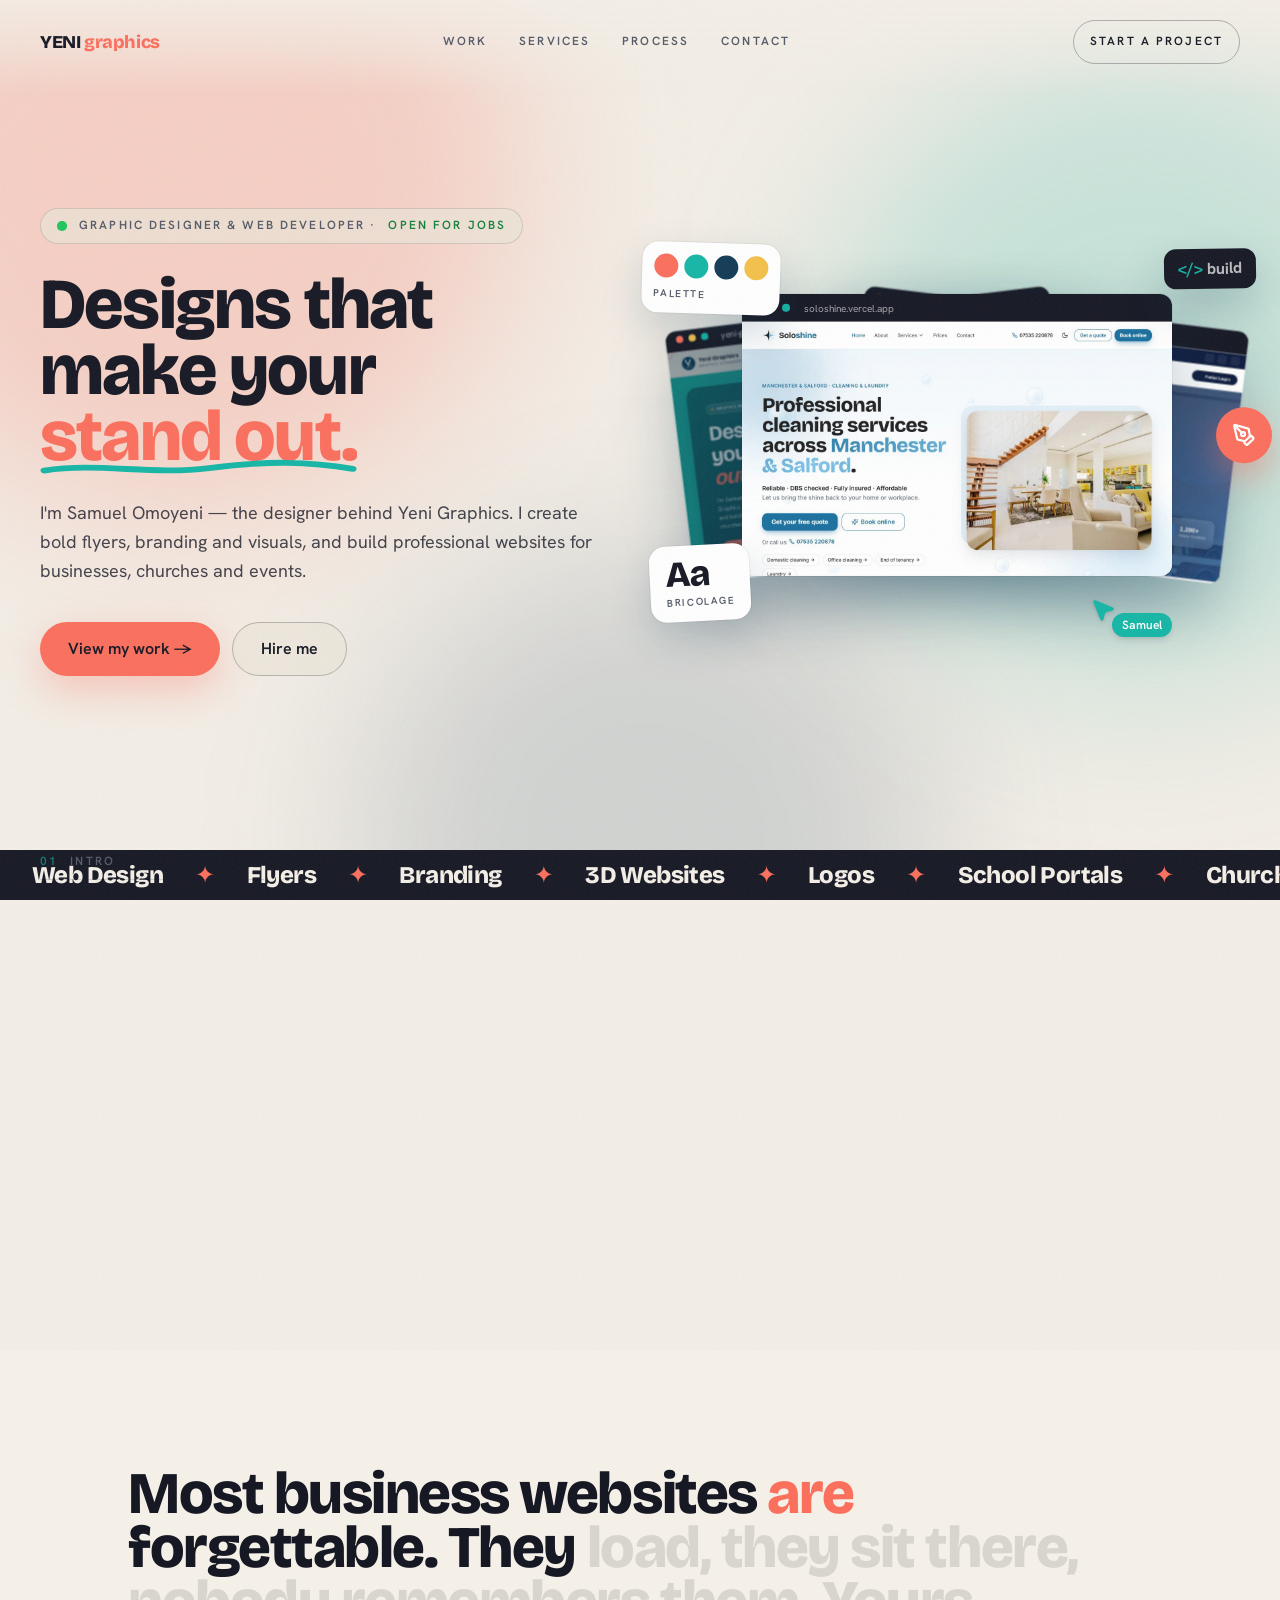
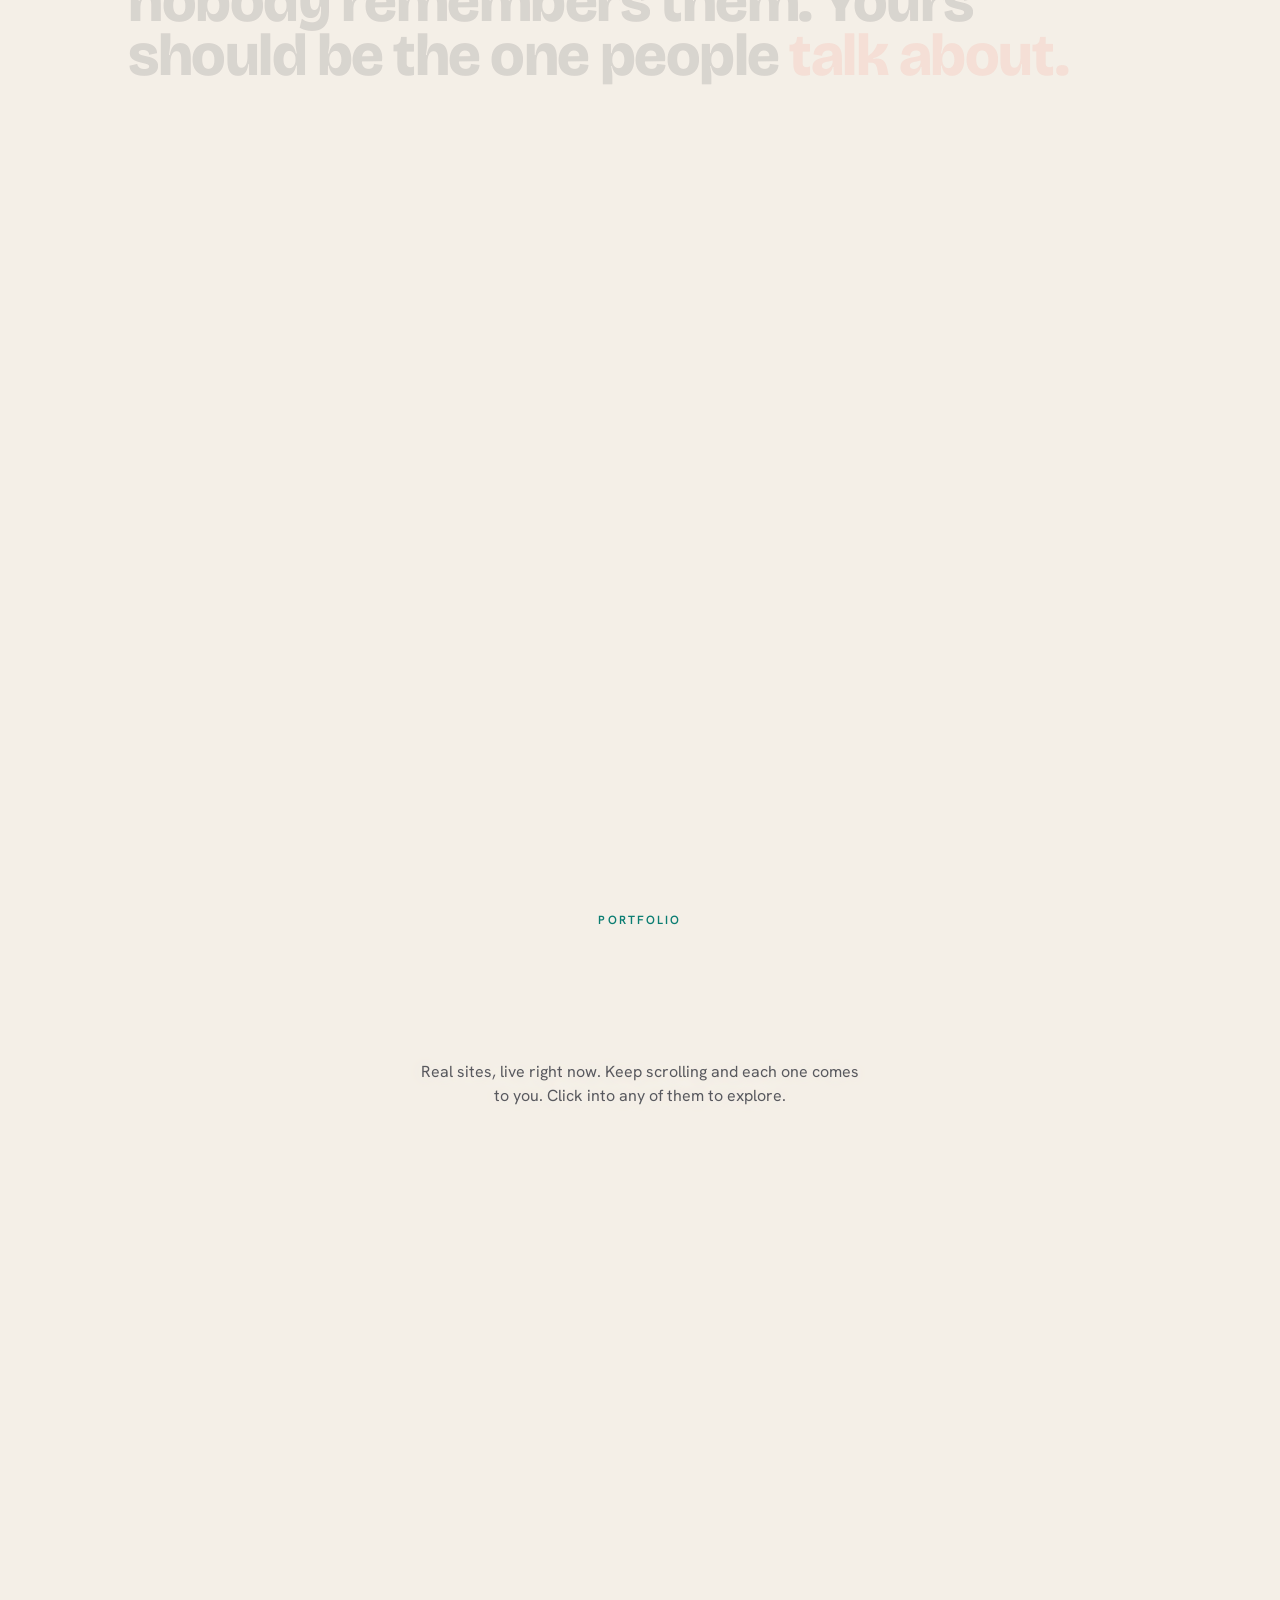
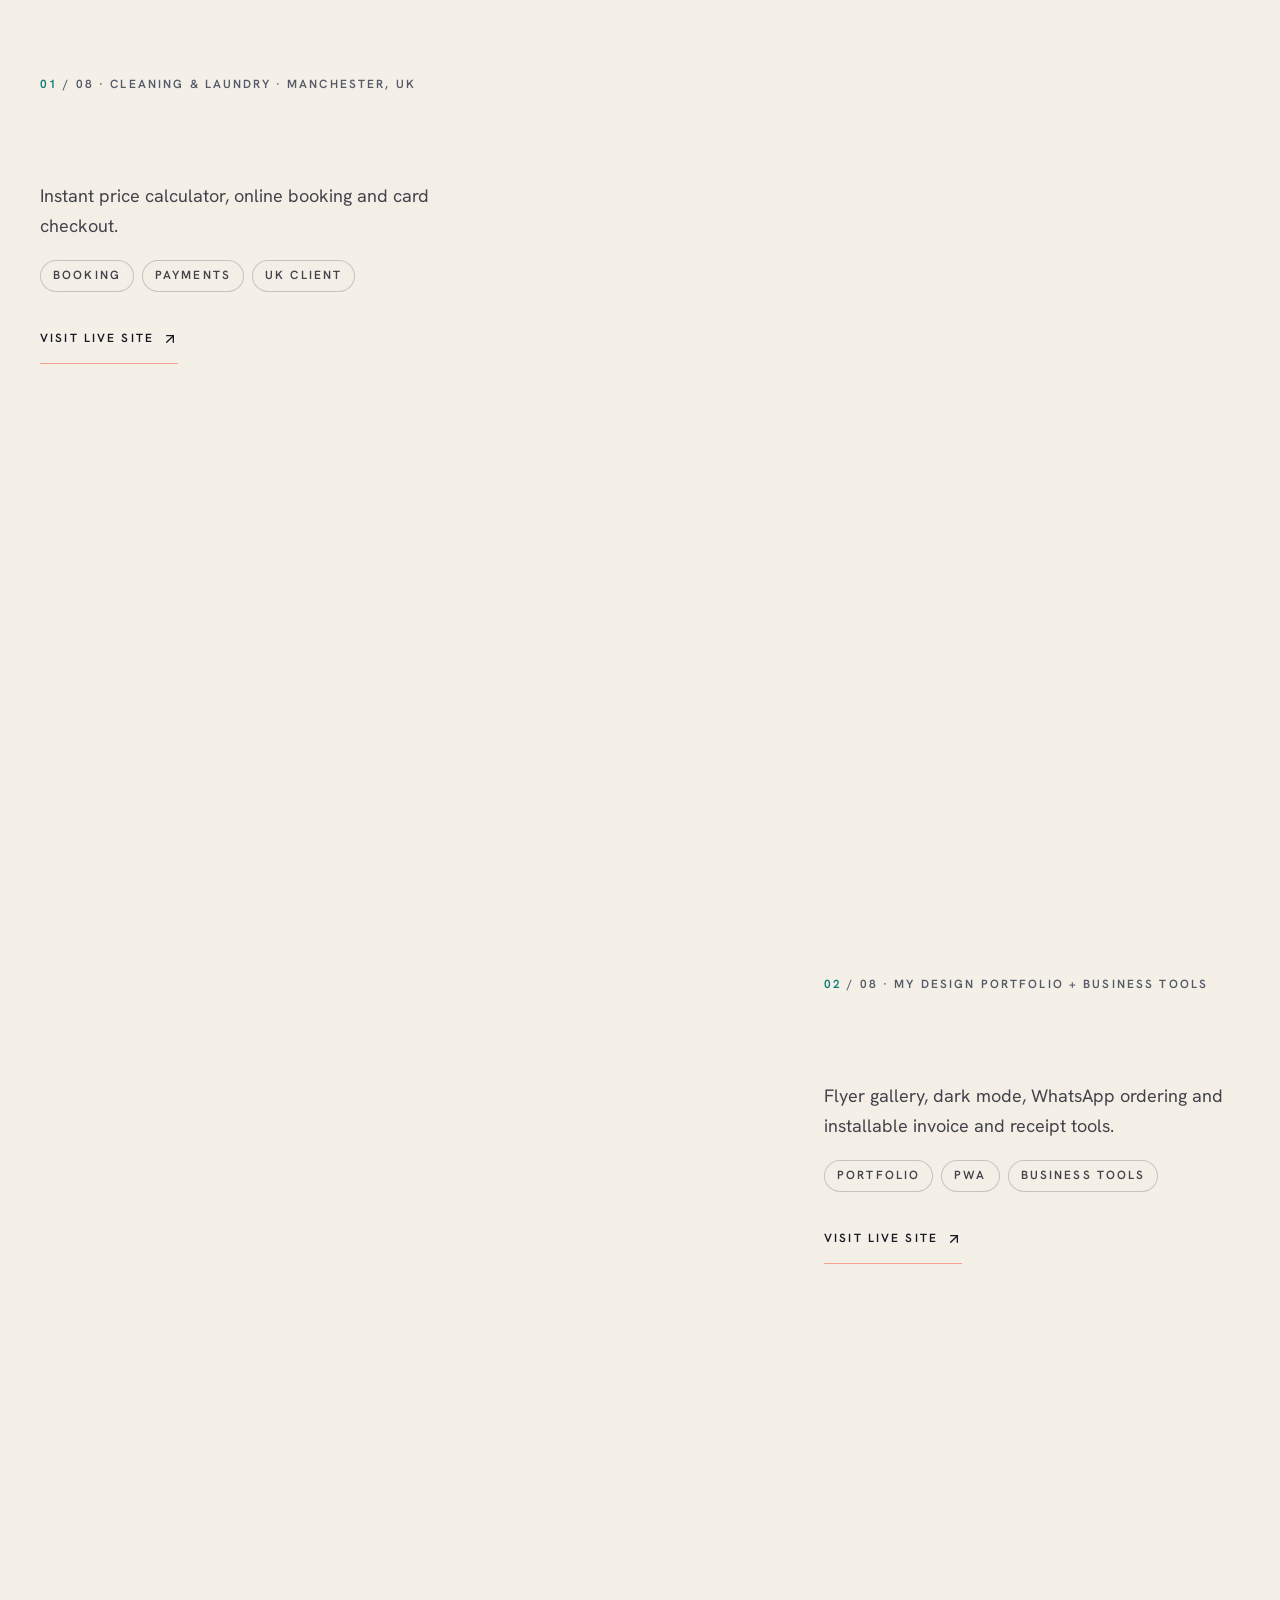
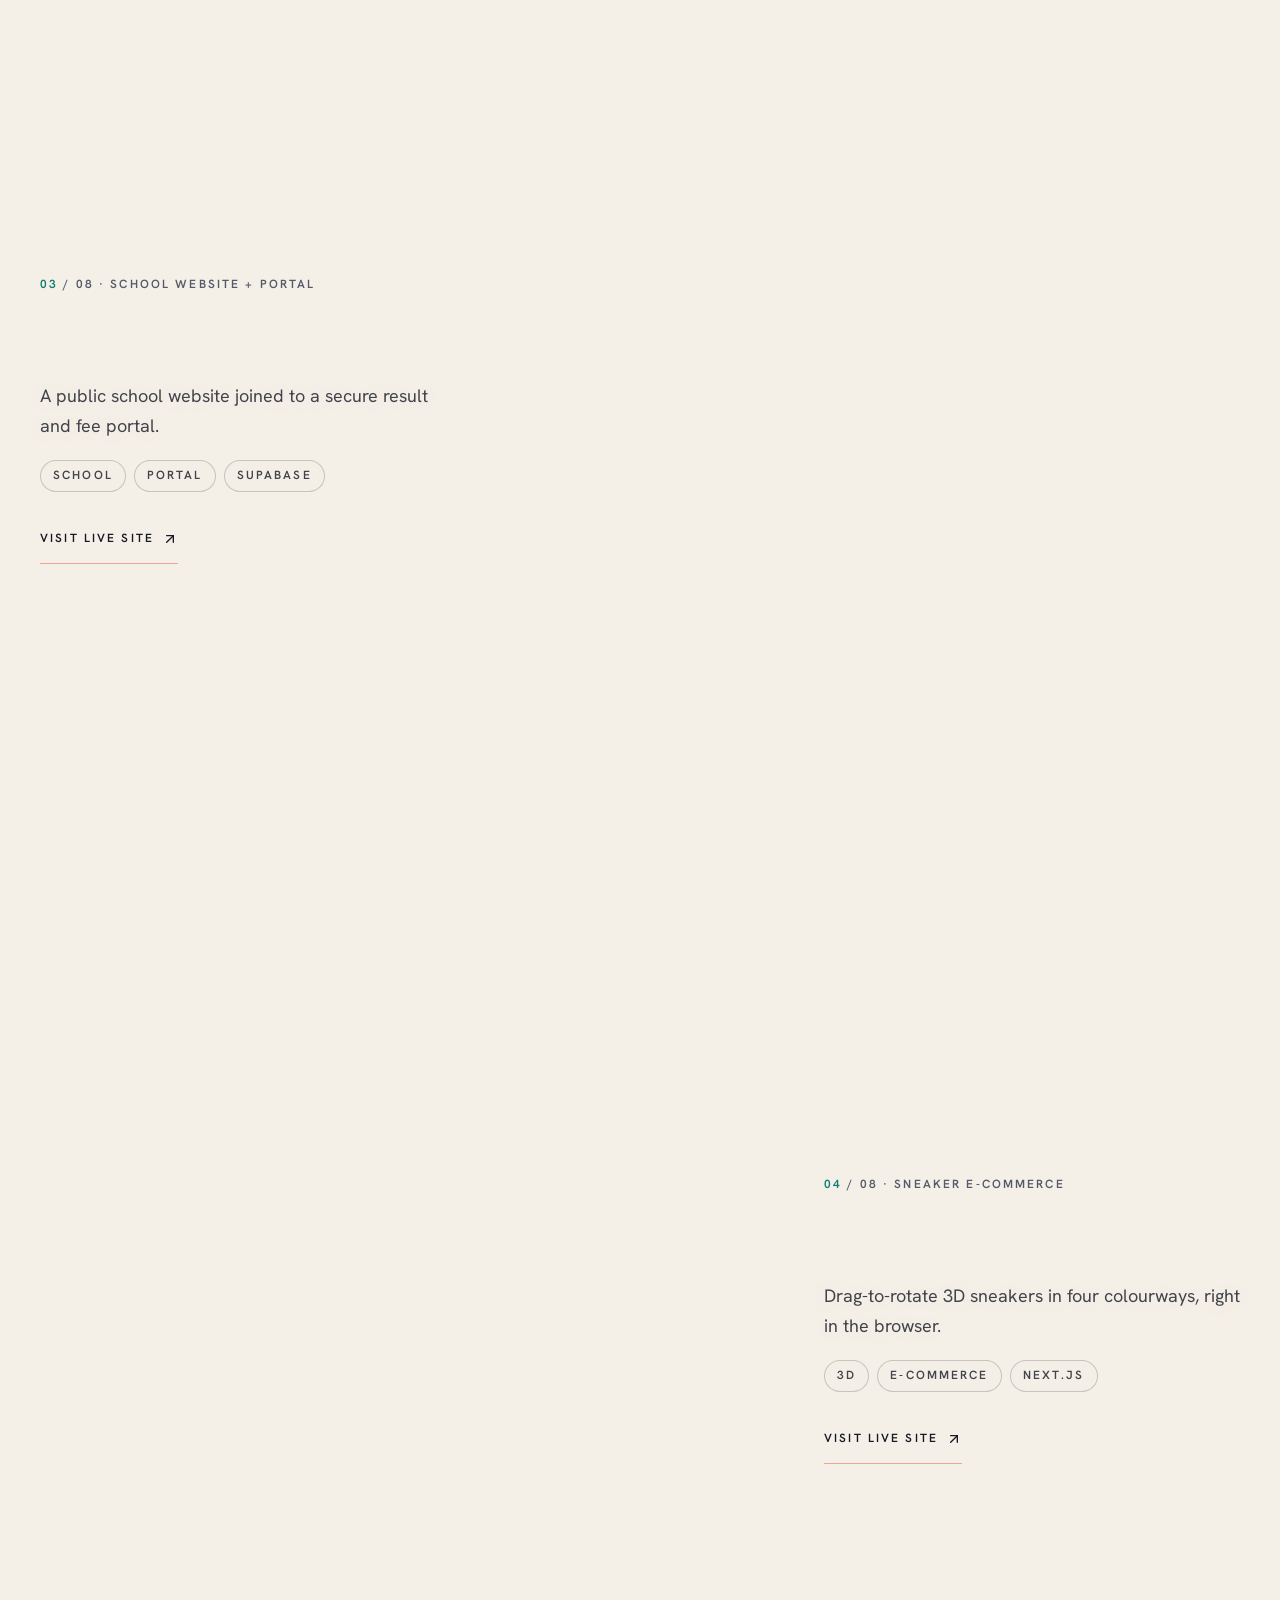
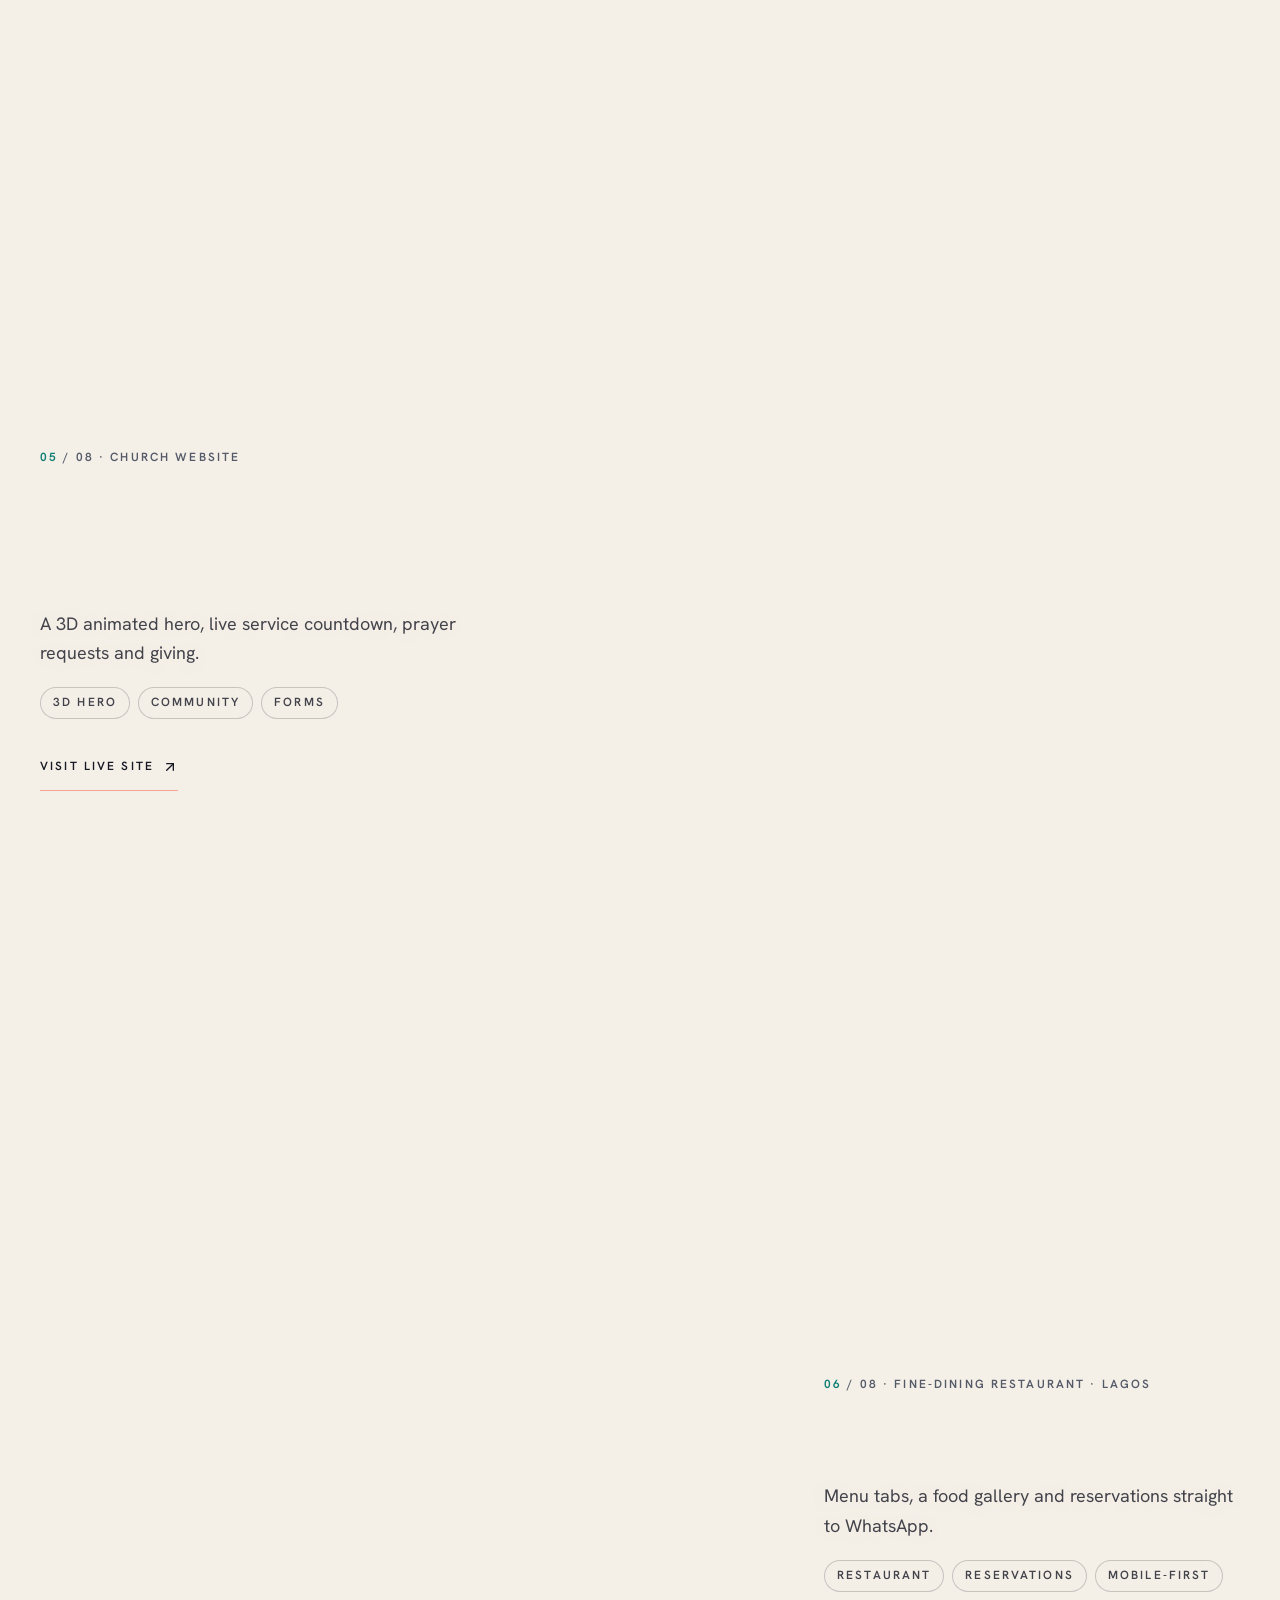
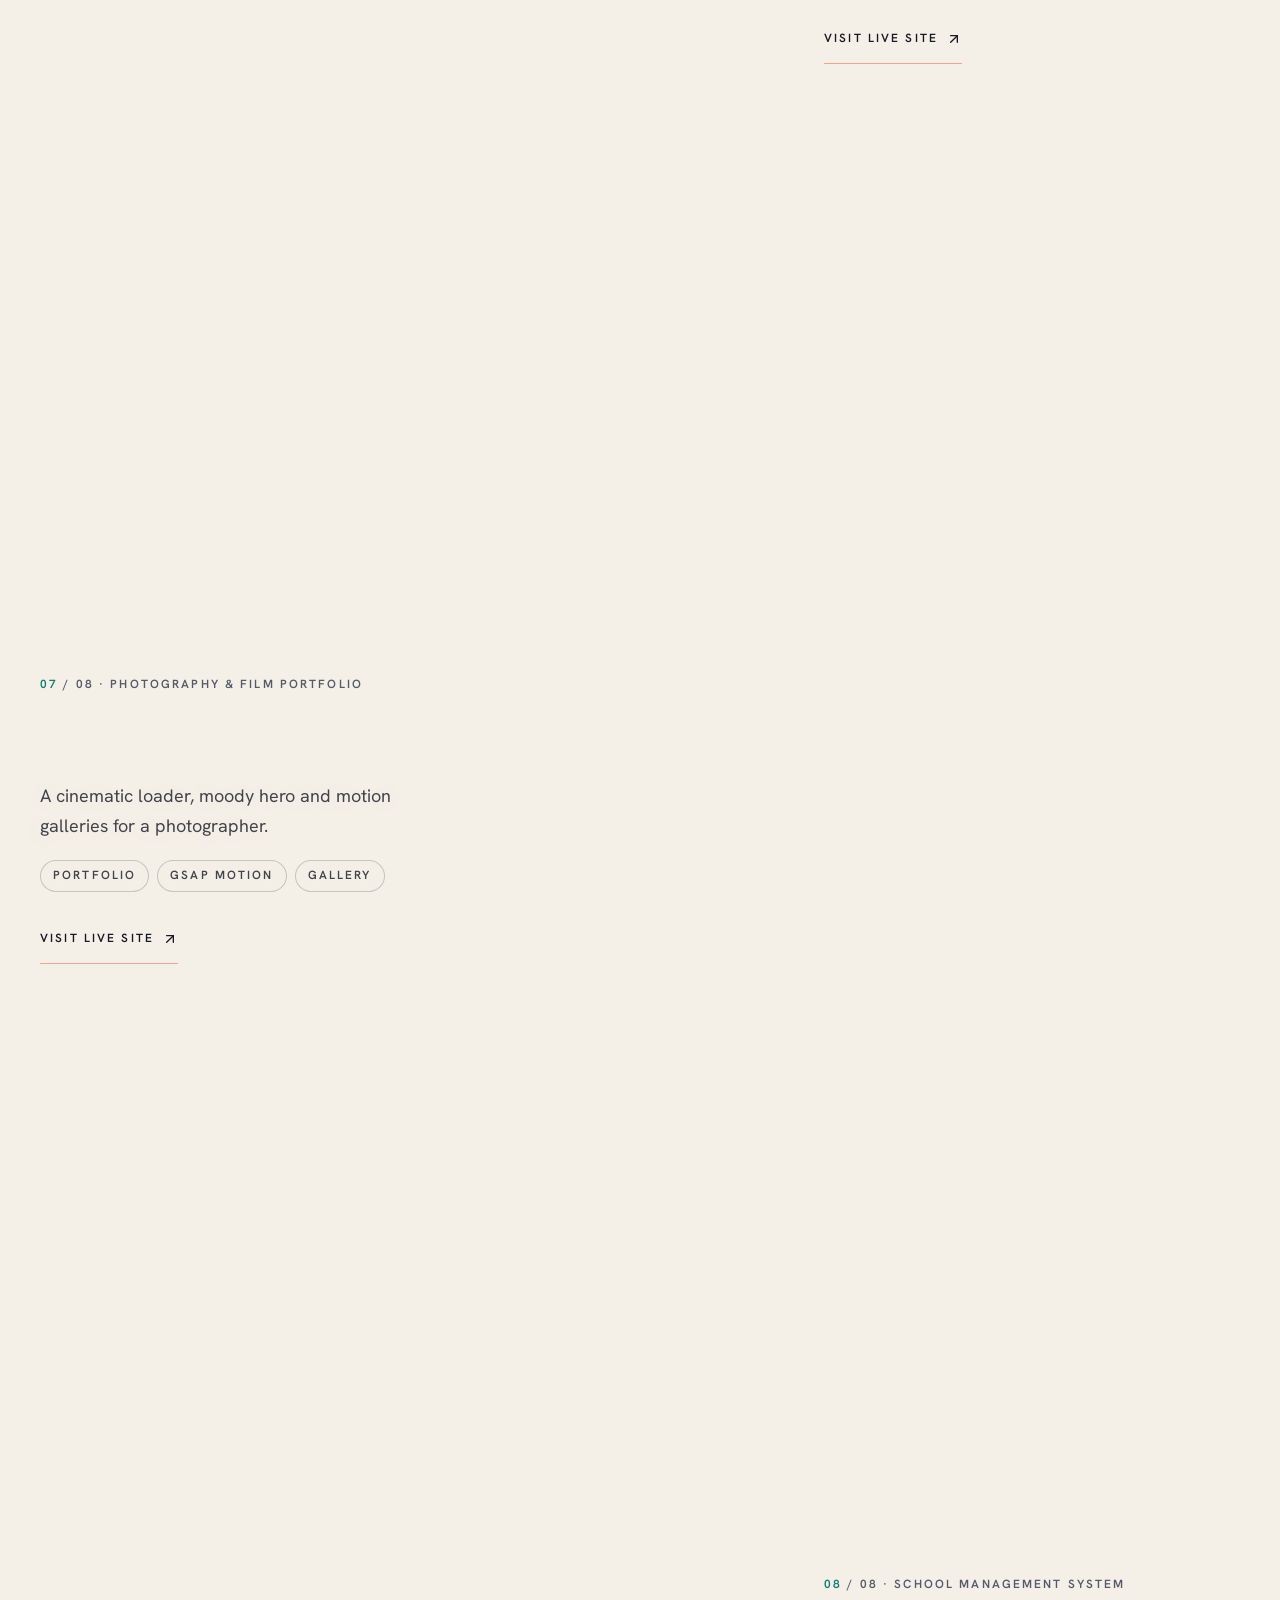
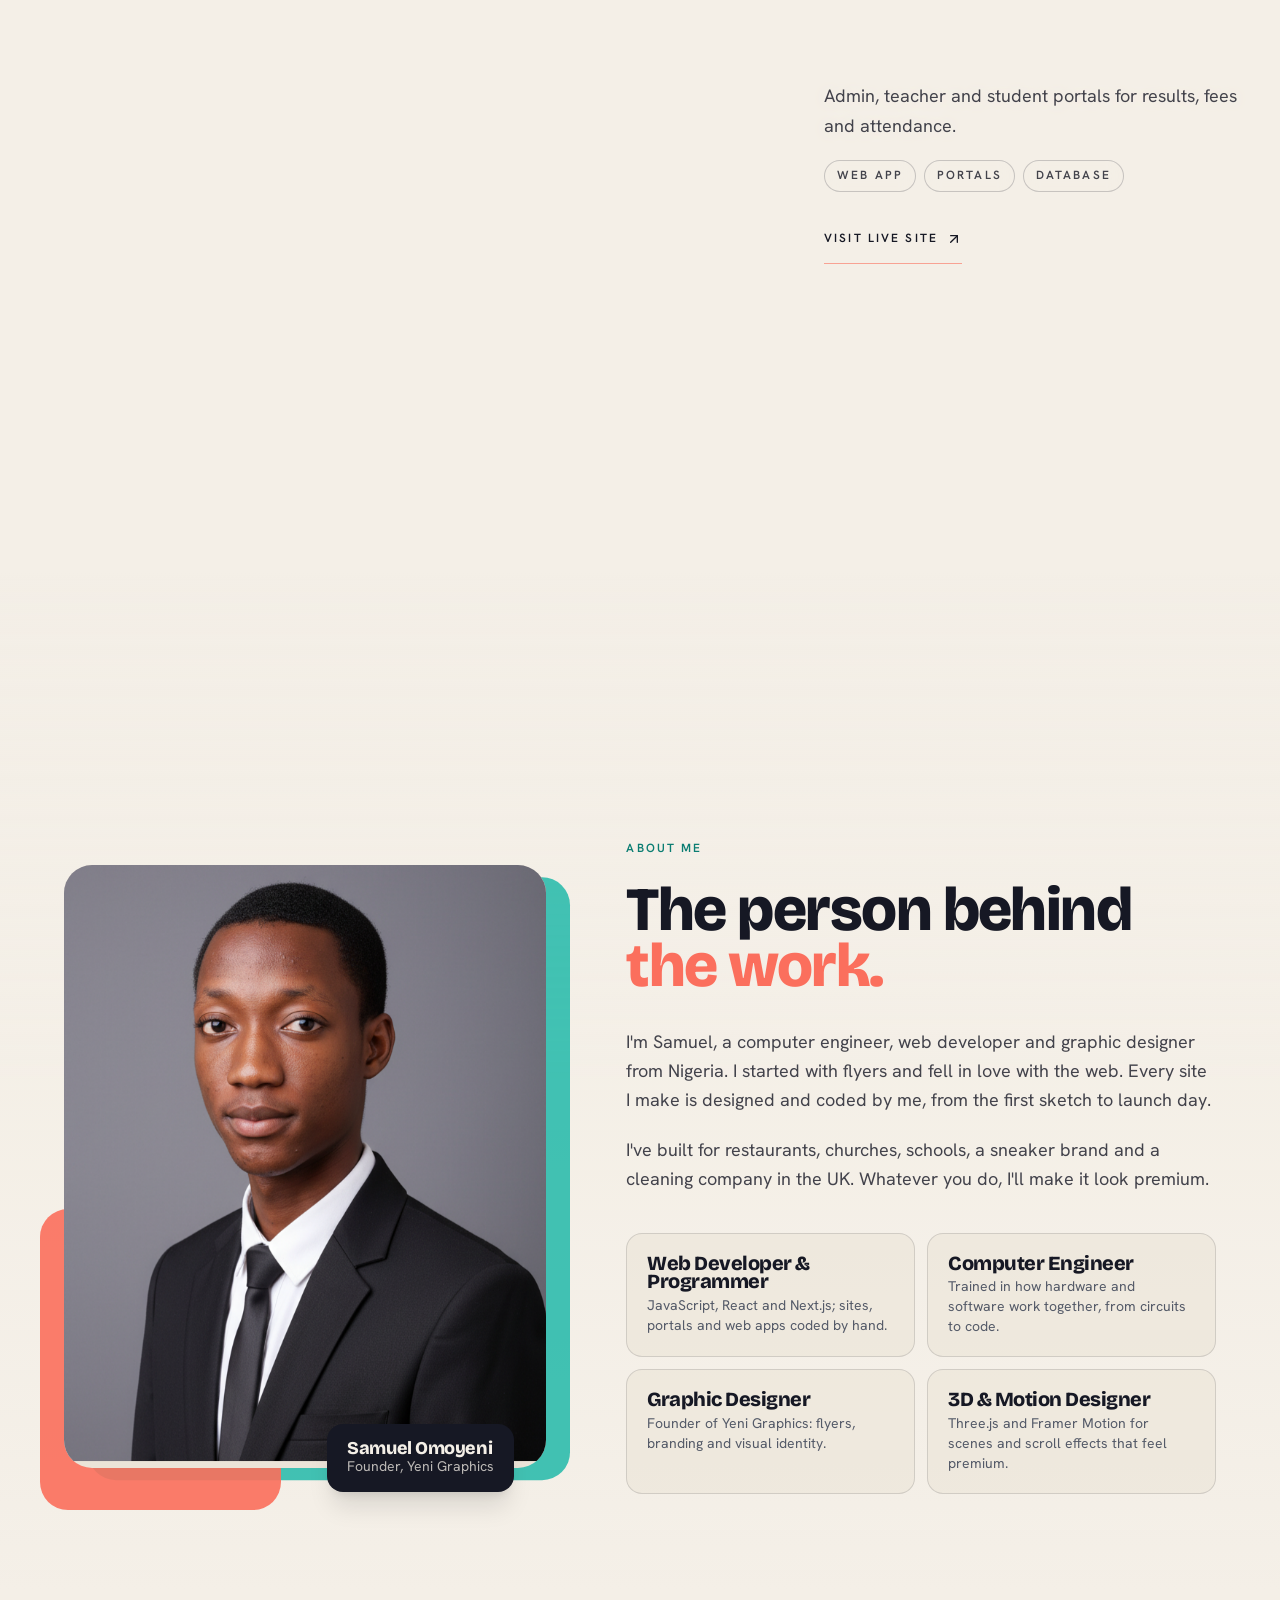
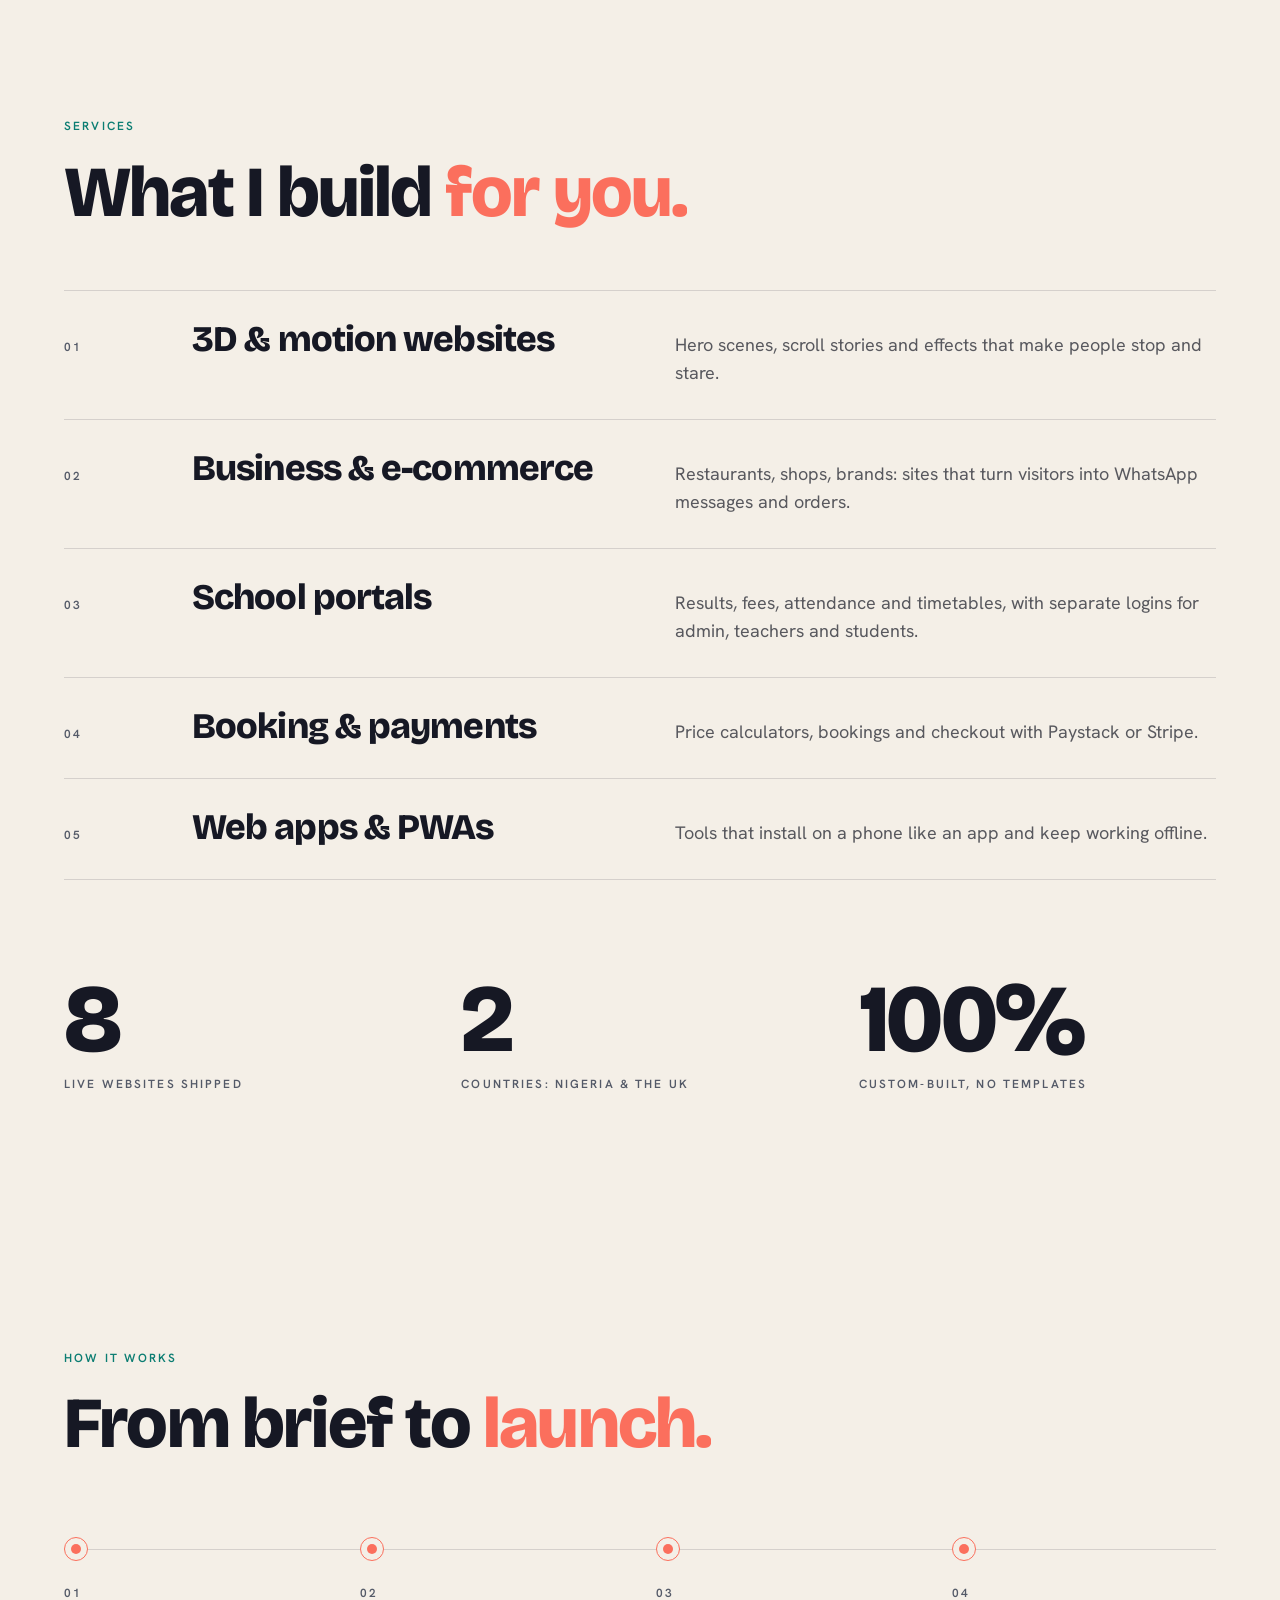
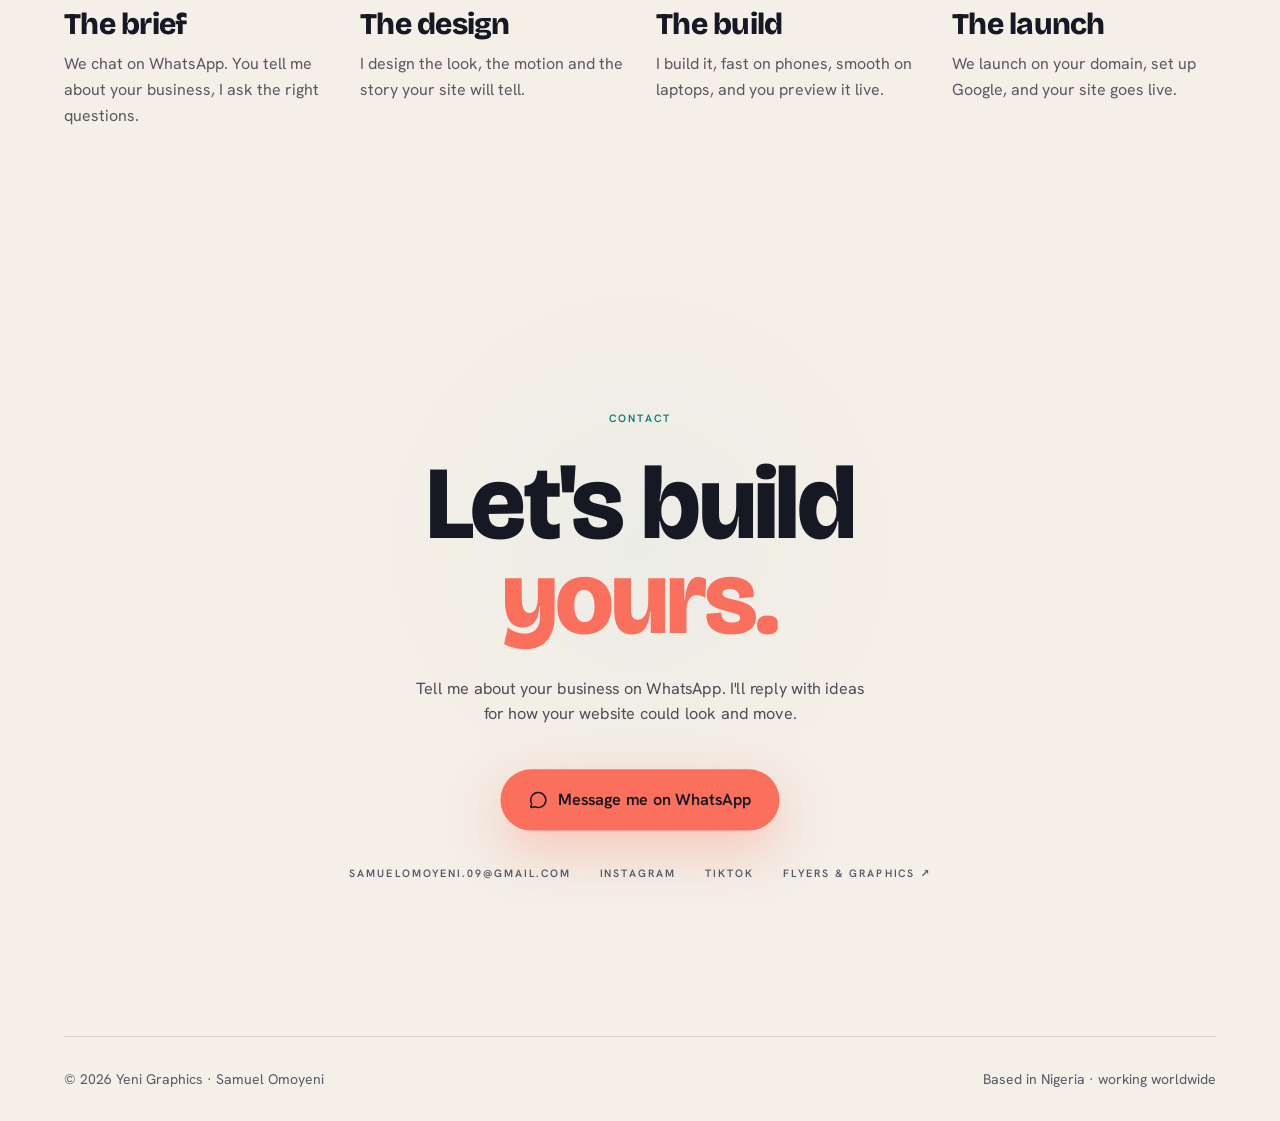
==== web/index.html @ 1aa13531 "3D portfolio: Computer Engineer wording in About Co-Authored-By: Claude Opus 5.5 <noreply@anthropic." ====
<!DOCTYPE html><html lang="en"><head><meta charSet="utf-8"/><meta name="viewport" content="width=device-width, initial-scale=1"/><link rel="preload" as="image" href="/web/work/full/soloshine.jpg" fetchPriority="high"/><link rel="stylesheet" href="/web/_next/static/css/a4bc24ac93c80f24.css" data-precedence="next"/><link rel="preload" as="script" fetchPriority="low" href="/web/_next/static/chunks/webpack-94f5ab1d1b33e5e5.js"/><script src="/web/_next/static/chunks/fd9d1056-8ef33f5ef9456d1f.js" async=""></script><script src="/web/_next/static/chunks/117-b69529a71a007c58.js" async=""></script><script src="/web/_next/static/chunks/main-app-bb5998430c46e023.js" async=""></script><script src="/web/_next/static/chunks/281-bf22fe8633a5f802.js" async=""></script><script src="/web/_next/static/chunks/app/page-0867340d43eabfa0.js" async=""></script><link rel="preconnect" href="https://fonts.googleapis.com"/><link rel="preconnect" href="https://fonts.gstatic.com" crossorigin=""/><title>Yeni Graphics — 3D &amp; motion websites by Samuel Omoyeni</title><meta name="description" content="Samuel Omoyeni designs and builds premium 3D and motion websites for businesses, schools, churches and brands. Based in Nigeria, working worldwide."/><link rel="stylesheet" href="https://fonts.googleapis.com/css2?family=Bricolage+Grotesque:opsz,wght@12..96,300..800&amp;family=Hanken+Grotesk:wght@300..700&amp;display=swap"/><script src="/web/_next/static/chunks/polyfills-42372ed130431b0a.js" noModule=""></script></head><body class="antialiased"><!--$!--><template data-dgst="BAILOUT_TO_CLIENT_SIDE_RENDERING"></template><!--/$--><header class="fixed inset-x-0 top-0 z-50 flex items-center justify-between border-b border-line bg-ink/90 px-5 pb-4 pt-5 backdrop-blur-md md:border-0 md:bg-transparent md:bg-gradient-to-b md:from-ink/90 md:via-ink/50 md:to-transparent md:pb-8 md:backdrop-blur-none md:px-10" style="opacity:0;transform:translateY(-20px)"><a href="#top" class="display text-lg tracking-tight text-paper" aria-label="Yeni Graphics, back to top">YENI<span class="serif-accent ml-1 text-amber">graphics</span></a><nav class="hidden items-center gap-8 md:flex" aria-label="Main"><a href="#work" class="label text-paper-dim transition-colors duration-200 hover:text-paper">Work</a><a href="#services" class="label text-paper-dim transition-colors duration-200 hover:text-paper">Services</a><a href="#process" class="label text-paper-dim transition-colors duration-200 hover:text-paper">Process</a><a href="#contact" class="label text-paper-dim transition-colors duration-200 hover:text-paper">Contact</a></nav><a class="label rounded-full border border-paper/30 px-4 py-3 text-paper transition-colors duration-200 hover:border-amber hover:bg-amber hover:text-paper" href="https://wa.me/2348054965524?text=Hi%20Samuel!%20I&#x27;d%20like%20a%20website%20for%20my%20business." target="_blank" rel="noopener noreferrer" style="transform:none">Start a project</a></header><div class="pointer-events-none fixed bottom-5 left-5 z-50 hidden w-56 md:left-10 md:block" style="opacity:0"><div class="label flex items-baseline gap-3 text-paper-dim"><span class="text-amber">01</span><span style="opacity:0;transform:translateY(8px)">Home</span></div><div class="mt-2 h-px w-full bg-line"><div class="h-px origin-left bg-amber" style="transform:scaleX(0)"></div></div></div><div class="grain" aria-hidden="true"></div><main class="relative z-10"><section id="top" data-scene="01" data-title="Home" class="relative flex min-h-[100svh] items-center overflow-x-clip bg-ink px-5 pb-28 pt-28 md:px-10 md:pb-32"><div aria-hidden="true" class="pointer-events-none absolute inset-0 overflow-hidden"><div class="hero-blob left-[-12%] top-[-18%] h-[60vw] w-[60vw] bg-amber/25"></div><div class="hero-blob hero-blob--b right-[-14%] top-[6%] h-[50vw] w-[50vw] bg-teal/20"></div><div class="hero-blob hero-blob--c bottom-[-25%] left-[28%] h-[45vw] w-[45vw] bg-[#123b56]/15"></div></div><div class="relative mx-auto grid w-full max-w-7xl items-center gap-14 lg:grid-cols-[1.05fr_1fr] lg:gap-10"><div><div class="" style="opacity:0;transform:translateY(16px)"><p class="label inline-flex items-center gap-2.5 whitespace-nowrap rounded-full border border-line bg-ink-2/70 px-4 py-2 !tracking-[0.12em] text-paper-dim sm:gap-3 sm:!tracking-[0.18em]"><span class="relative flex h-2.5 w-2.5 shrink-0"><span class="absolute inline-flex h-full w-full animate-ping rounded-full bg-[#22c55e] opacity-60"></span><span class="relative inline-flex h-2.5 w-2.5 rounded-full bg-[#22c55e]"></span></span><span class="hidden sm:inline">Graphic Designer &amp; Web Developer ·</span><span class="sm:hidden">Web Designer ·</span><span class="whitespace-nowrap text-[#15803d]">Open for jobs</span></p></div><h1 class="display mt-7 text-[12vw] text-paper sm:text-[9vw] lg:text-[5.6vw]"><span class="" aria-label="Designs that make your"><span aria-hidden="true" class="inline-block overflow-hidden pb-[0.12em] -mb-[0.12em] align-bottom"><span class="inline-block" style="transform:translateY(110%)">Designs<!-- --> </span></span><span aria-hidden="true" class="inline-block overflow-hidden pb-[0.12em] -mb-[0.12em] align-bottom"><span class="inline-block" style="transform:translateY(110%)">that<!-- --> </span></span><span aria-hidden="true" class="inline-block overflow-hidden pb-[0.12em] -mb-[0.12em] align-bottom"><span class="inline-block" style="transform:translateY(110%)">make<!-- --> </span></span><span aria-hidden="true" class="inline-block overflow-hidden pb-[0.12em] -mb-[0.12em] align-bottom"><span class="inline-block" style="transform:translateY(110%)">your</span></span></span> <span class="inline-block overflow-hidden pb-[0.12em] -mb-[0.12em] align-bottom text-[color:var(--teal-deep)]" style="opacity:0;transform:translateY(60%)"><span class="inline-block" style="transform:none">brand</span></span> <span class="serif-accent relative inline-block text-amber"><span class="" aria-label="stand out."><span aria-hidden="true" class="inline-block overflow-hidden pb-[0.12em] -mb-[0.12em] align-bottom"><span class="inline-block" style="transform:translateY(110%)">stand<!-- --> </span></span><span aria-hidden="true" class="inline-block overflow-hidden pb-[0.12em] -mb-[0.12em] align-bottom"><span class="inline-block" style="transform:translateY(110%)">out.</span></span></span><svg aria-hidden="true" viewBox="0 0 300 24" preserveAspectRatio="none" class="pointer-events-none absolute -bottom-[0.12em] left-0 h-[0.28em] w-full overflow-visible"><path d="M4 15 C 55 5, 105 21, 160 12 S 255 4, 296 13" fill="none" stroke="var(--teal)" stroke-width="7" stroke-linecap="round" pathLength="1" stroke-dashoffset="0px" stroke-dasharray="0px 1px"></path></svg></span></h1><div class="" style="opacity:0;transform:translateY(40px)"><p class="mt-7 max-w-xl text-lg leading-relaxed text-paper/80">I&#x27;m Samuel Omoyeni — the designer behind Yeni Graphics. I create bold flyers, branding and visuals, and build professional websites for businesses, churches and events.</p></div><div class="mt-9 flex flex-wrap gap-3" style="opacity:0;transform:translateY(40px)"><a class="inline-flex min-h-12 items-center rounded-full bg-amber px-7 py-3.5 font-semibold text-paper shadow-[0_14px_40px_rgba(251,111,93,0.35)]" href="#work" style="transform:none">View my work →</a><a href="#contact" class="inline-flex min-h-12 items-center rounded-full border border-paper/25 bg-ink-2/60 px-7 py-3.5 font-semibold text-paper transition-colors hover:border-teal hover:text-teal">Hire me</a></div></div><div class="relative mx-auto aspect-[16/11] w-full max-w-xl [perspective:1400px]" style="opacity:1"><div class="absolute inset-0 [transform-style:preserve-3d]" style="transform:none"><a href="https://yeni-graphics.vercel.app" target="_blank" rel="noopener noreferrer" aria-label="Visit Yeni Graphics" class="absolute left-[12%] top-[12%] block w-[76%] overflow-hidden rounded-xl bg-white shadow-[0_30px_70px_rgba(18,59,86,0.28)] ring-1 ring-black/5 scale-[0.9]" style="z-index:1;opacity:0;transform:translateX(-22%) translateY(60px) rotate(-7deg) rotateX(18deg)"><div><div class="flex h-7 items-center gap-1.5 bg-[#161824] px-3"><i class="h-2 w-2 rounded-full bg-amber"></i><i class="h-2 w-2 rounded-full bg-[#f4c14a]"></i><i class="h-2 w-2 rounded-full bg-teal"></i><span class="ml-2 truncate text-[10px] text-white/60">yeni-graphics.vercel.app</span></div><div class="relative aspect-[1280/756] bg-ink-2"><img alt="Yeni Graphics website" loading="lazy" decoding="async" data-nimg="fill" class="object-cover object-top" style="position:absolute;height:100%;width:100%;left:0;top:0;right:0;bottom:0;color:transparent" src="/web/work/yenigraphics.jpg"/></div></div></a><a href="https://soloshine.vercel.app" target="_blank" rel="noopener noreferrer" aria-label="Visit Soloshine" class="absolute left-[12%] top-[12%] block w-[76%] overflow-hidden rounded-xl bg-white shadow-[0_30px_70px_rgba(18,59,86,0.28)] ring-1 ring-black/5 " style="z-index:3;opacity:0;transform:translateY(60px) rotateX(18deg)"><div><div class="flex h-7 items-center gap-1.5 bg-[#161824] px-3"><i class="h-2 w-2 rounded-full bg-amber"></i><i class="h-2 w-2 rounded-full bg-[#f4c14a]"></i><i class="h-2 w-2 rounded-full bg-teal"></i><span class="ml-2 truncate text-[10px] text-white/60">soloshine.vercel.app</span></div><div class="relative aspect-[1280/756] bg-ink-2"><img alt="Soloshine website" fetchPriority="high" decoding="async" data-nimg="fill" class="object-cover object-top" style="position:absolute;height:100%;width:100%;left:0;top:0;right:0;bottom:0;color:transparent" src="/web/work/full/soloshine.jpg"/></div></div></a><a href="https://great-scholar-school.netlify.app" target="_blank" rel="noopener noreferrer" aria-label="Visit Great Scholar" class="absolute left-[12%] top-[12%] block w-[76%] overflow-hidden rounded-xl bg-white shadow-[0_30px_70px_rgba(18,59,86,0.28)] ring-1 ring-black/5 scale-[0.9]" style="z-index:1;opacity:0;transform:translateX(22%) translateY(60px) rotate(7deg) rotateX(18deg)"><div><div class="flex h-7 items-center gap-1.5 bg-[#161824] px-3"><i class="h-2 w-2 rounded-full bg-amber"></i><i class="h-2 w-2 rounded-full bg-[#f4c14a]"></i><i class="h-2 w-2 rounded-full bg-teal"></i><span class="ml-2 truncate text-[10px] text-white/60">great-scholar-school.netlify.app</span></div><div class="relative aspect-[1280/756] bg-ink-2"><img alt="Great Scholar website" loading="lazy" decoding="async" data-nimg="fill" class="object-cover object-top" style="position:absolute;height:100%;width:100%;left:0;top:0;right:0;bottom:0;color:transparent" src="/web/work/greatscholar.jpg"/></div></div></a></div><div class="absolute z-10 -top-10 left-0 sm:-left-8 sm:top-0" style="transform:none"><div style="opacity:0;transform:scale(0.5)"><div><div class="origin-top scale-75 sm:scale-100"><div class="rounded-2xl bg-white p-3 shadow-[0_18px_40px_rgba(18,59,86,0.18)] ring-1 ring-black/5"><div class="flex gap-1.5"><i class="h-5 w-5 rounded-full sm:h-6 sm:w-6 bg-amber"></i><i class="h-5 w-5 rounded-full sm:h-6 sm:w-6 bg-teal"></i><i class="h-5 w-5 rounded-full sm:h-6 sm:w-6 bg-[#123b56]"></i><i class="h-5 w-5 rounded-full sm:h-6 sm:w-6 bg-[#f4c14a]"></i></div><p class="mt-2 text-[10px] font-semibold uppercase tracking-[0.16em] text-paper-dim">Palette</p></div></div></div></div></div><div class="absolute z-10 -top-6 right-0 sm:-right-4 sm:top-1" style="transform:none"><div style="opacity:0;transform:scale(0.5)"><div><div class="origin-top scale-75 sm:scale-100"><div class="rounded-xl bg-[#161824] px-3.5 py-2 font-mono text-sm font-bold text-teal shadow-[0_18px_40px_rgba(18,59,86,0.25)] sm:text-base">&lt;/&gt; <span class="text-white/70">build</span></div></div></div></div></div><div class="absolute z-10 bottom-2 left-0 hidden sm:block sm:-left-6" style="transform:none"><div style="opacity:0;transform:scale(0.5)"><div><div class="origin-top scale-75 sm:scale-100"><div class="rounded-2xl bg-white px-4 py-3 shadow-[0_18px_40px_rgba(18,59,86,0.18)] ring-1 ring-black/5"><p class="display text-4xl leading-none text-paper">Aa</p><p class="mt-1 text-[10px] font-semibold uppercase tracking-[0.16em] text-paper-dim">Bricolage</p></div></div></div></div></div><div class="absolute z-10 -right-3 top-[42%] hidden sm:block sm:-right-8" style="transform:none"><div style="opacity:0;transform:scale(0.5)"><div><div class="origin-top scale-75 sm:scale-100"><div class="grid h-14 w-14 place-items-center rounded-full bg-amber text-white shadow-[0_14px_34px_rgba(251,111,93,0.45)]"><svg xmlns="http://www.w3.org/2000/svg" width="24" height="24" viewBox="0 0 24 24" fill="none" stroke="currentColor" stroke-width="2.2" stroke-linecap="round" stroke-linejoin="round" class="lucide lucide-pen-tool" aria-hidden="true"><path d="M15.707 21.293a1 1 0 0 1-1.414 0l-1.586-1.586a1 1 0 0 1 0-1.414l5.586-5.586a1 1 0 0 1 1.414 0l1.586 1.586a1 1 0 0 1 0 1.414z"></path><path d="m18 13-1.375-6.874a1 1 0 0 0-.746-.776L3.235 2.028a1 1 0 0 0-1.207 1.207L5.35 15.879a1 1 0 0 0 .776.746L13 18"></path><path d="m2.3 2.3 7.286 7.286"></path><circle cx="11" cy="11" r="2"></circle></svg></div></div></div></div></div><div class="absolute z-10 bottom-0 right-[12%] hidden sm:block" style="transform:none"><div style="opacity:0;transform:scale(0.5)"><div><div class="origin-top scale-75 sm:scale-100"><div class="flex items-start"><svg xmlns="http://www.w3.org/2000/svg" width="26" height="26" viewBox="0 0 24 24" fill="none" stroke="currentColor" stroke-width="2" stroke-linecap="round" stroke-linejoin="round" class="lucide lucide-mouse-pointer2 lucide-mouse-pointer-2 fill-teal text-teal drop-shadow" aria-hidden="true"><path d="M4.037 4.688a.495.495 0 0 1 .651-.651l16 6.5a.5.5 0 0 1-.063.947l-6.124 1.58a2 2 0 0 0-1.438 1.435l-1.579 6.126a.5.5 0 0 1-.947.063z"></path></svg><span class="mt-4 -ml-1 rounded-full bg-teal px-2.5 py-1 text-xs font-semibold text-white shadow-md">Samuel</span></div></div></div></div></div></div></div><div aria-hidden="true" class="absolute inset-x-0 bottom-0 overflow-hidden bg-[#161824] py-3.5 text-[#f4efe7]"><div class="marquee-track flex w-max"><div class="flex shrink-0 items-center"><span class="display flex items-center whitespace-nowrap text-lg md:text-2xl"><span class="px-6 md:px-8">Web Design</span><span class="text-amber">✦</span></span><span class="display flex items-center whitespace-nowrap text-lg md:text-2xl"><span class="px-6 md:px-8">Flyers</span><span class="text-amber">✦</span></span><span class="display flex items-center whitespace-nowrap text-lg md:text-2xl"><span class="px-6 md:px-8">Branding</span><span class="text-amber">✦</span></span><span class="display flex items-center whitespace-nowrap text-lg md:text-2xl"><span class="px-6 md:px-8">3D Websites</span><span class="text-amber">✦</span></span><span class="display flex items-center whitespace-nowrap text-lg md:text-2xl"><span class="px-6 md:px-8">Logos</span><span class="text-amber">✦</span></span><span class="display flex items-center whitespace-nowrap text-lg md:text-2xl"><span class="px-6 md:px-8">School Portals</span><span class="text-amber">✦</span></span><span class="display flex items-center whitespace-nowrap text-lg md:text-2xl"><span class="px-6 md:px-8">Church &amp; Event Media</span><span class="text-amber">✦</span></span></div><div class="flex shrink-0 items-center"><span class="display flex items-center whitespace-nowrap text-lg md:text-2xl"><span class="px-6 md:px-8">Web Design</span><span class="text-amber">✦</span></span><span class="display flex items-center whitespace-nowrap text-lg md:text-2xl"><span class="px-6 md:px-8">Flyers</span><span class="text-amber">✦</span></span><span class="display flex items-center whitespace-nowrap text-lg md:text-2xl"><span class="px-6 md:px-8">Branding</span><span class="text-amber">✦</span></span><span class="display flex items-center whitespace-nowrap text-lg md:text-2xl"><span class="px-6 md:px-8">3D Websites</span><span class="text-amber">✦</span></span><span class="display flex items-center whitespace-nowrap text-lg md:text-2xl"><span class="px-6 md:px-8">Logos</span><span class="text-amber">✦</span></span><span class="display flex items-center whitespace-nowrap text-lg md:text-2xl"><span class="px-6 md:px-8">School Portals</span><span class="text-amber">✦</span></span><span class="display flex items-center whitespace-nowrap text-lg md:text-2xl"><span class="px-6 md:px-8">Church &amp; Event Media</span><span class="text-amber">✦</span></span></div></div></div></section><section data-scene="02" data-title="Intro" class="relative flex min-h-[100svh] items-center px-5 md:min-h-[150vh] md:px-10"><div class="mx-auto max-w-5xl"><p class="display text-[8.5vw] leading-[1.02] text-paper md:text-[4.6vw]"><span style="opacity:0.12">Most<!-- --> </span><span style="opacity:0.12">business<!-- --> </span><span style="opacity:0.12">websites<!-- --> </span><span class="serif-accent text-amber" style="opacity:0.12">are<!-- --> </span><span style="opacity:0.12">forgettable.<!-- --> </span><span style="opacity:0.12">They<!-- --> </span><span style="opacity:0.12">load,<!-- --> </span><span style="opacity:0.12">they<!-- --> </span><span style="opacity:0.12">sit<!-- --> </span><span style="opacity:0.12">there,<!-- --> </span><span style="opacity:0.12">nobody<!-- --> </span><span style="opacity:0.12">remembers<!-- --> </span><span style="opacity:0.12">them.<!-- --> </span><span style="opacity:0.12">Yours<!-- --> </span><span style="opacity:0.12">should<!-- --> </span><span style="opacity:0.12">be<!-- --> </span><span style="opacity:0.12">the<!-- --> </span><span style="opacity:0.12">one<!-- --> </span><span style="opacity:0.12">people<!-- --> </span><span class="serif-accent text-amber" style="opacity:0.12">talk<!-- --> </span><span class="serif-accent text-amber" style="opacity:0.12">about.<!-- --> </span></p></div></section><section data-scene="03" data-title="Work" class="relative flex min-h-[80vh] flex-col items-center justify-center px-5 text-center"><div class="" style="opacity:0;transform:translateY(40px)"><p class="label text-amber">Portfolio</p></div><h2 class="display mt-6 text-[12vw] text-paper md:text-[7vw]"><span class="" aria-label="Selected"><span aria-hidden="true" class="inline-block overflow-hidden pb-[0.12em] -mb-[0.12em] align-bottom"><span class="inline-block" style="transform:translateY(110%)">Selected</span></span></span> <span class="serif-accent text-amber"><span class="" aria-label="work"><span aria-hidden="true" class="inline-block overflow-hidden pb-[0.12em] -mb-[0.12em] align-bottom"><span class="inline-block" style="transform:translateY(110%)">work</span></span></span></span></h2><div class="" style="opacity:0;transform:translateY(40px)"><p class="text-shadow-film mt-6 max-w-md text-paper/70">Real sites, live right now. Keep scrolling and each one comes to you. Click into any of them to explore.</p></div></section><section id="work" data-scene="03" data-title="Work" class="relative"><article class="relative flex px-5 py-10 md:pointer-events-none md:h-[100svh] md:items-center md:px-10 md:py-0 md:justify-start"><div class="pointer-events-auto relative mx-auto w-full max-w-md md:mx-0 md:max-w-[26rem]"><a href="https://soloshine.vercel.app" target="_blank" rel="noopener noreferrer" aria-label="Visit Soloshine" class="mb-7 block overflow-hidden rounded-2xl bg-white shadow-[0_24px_60px_rgba(18,59,86,0.22)] ring-1 ring-black/5 md:hidden" style="opacity:0;transform:perspective(900px) translateY(50px) rotate(-2deg) rotateX(14deg)"><div class="flex h-7 items-center gap-1.5 bg-[#161824] px-3"><i class="h-2 w-2 rounded-full bg-amber"></i><i class="h-2 w-2 rounded-full bg-[#f4c14a]"></i><i class="h-2 w-2 rounded-full bg-teal"></i><span class="ml-2 truncate text-[10px] text-white/60">soloshine.vercel.app</span></div><div class="relative aspect-[1280/800] overflow-hidden bg-ink-2"><img alt="Soloshine website" loading="lazy" decoding="async" data-nimg="fill" class="object-cover object-top" style="position:absolute;height:100%;width:100%;left:0;top:0;right:0;bottom:0;color:transparent" src="/web/work/full/soloshine.jpg"/><span class="absolute bottom-2 right-2 flex items-center gap-1.5 rounded-full bg-[#161824]/80 px-2.5 py-1 text-[10px] font-semibold text-white backdrop-blur"><span class="h-1.5 w-1.5 rounded-full bg-white/50"></span>Loading…</span></div></a><div class="" style="opacity:0;transform:translateY(30px)"><p class="label text-paper-dim"><span class="text-amber">01</span> / <!-- -->08<!-- --> · <!-- -->Cleaning &amp; laundry · Manchester, UK</p></div><h3 class="display mt-4 text-5xl text-paper md:text-6xl"><span class="" aria-label="Soloshine"><span aria-hidden="true" class="inline-block overflow-hidden pb-[0.12em] -mb-[0.12em] align-bottom"><span class="inline-block" style="transform:translateY(110%)">Soloshine</span></span></span></h3><div class="" style="opacity:0;transform:translateY(30px)"><p class="text-shadow-film mt-4 text-lg leading-relaxed text-paper/80">Instant price calculator, online booking and card checkout.</p><ul class="mt-5 flex flex-wrap gap-2" aria-label="Highlights"><li class="label rounded-full border border-paper/20 bg-ink/60 px-3 py-1.5 text-[0.65rem] text-paper/80 backdrop-blur-sm">Booking</li><li class="label rounded-full border border-paper/20 bg-ink/60 px-3 py-1.5 text-[0.65rem] text-paper/80 backdrop-blur-sm">Payments</li><li class="label rounded-full border border-paper/20 bg-ink/60 px-3 py-1.5 text-[0.65rem] text-paper/80 backdrop-blur-sm">UK client</li></ul><a href="https://soloshine.vercel.app" target="_blank" rel="noopener noreferrer" class="label group mt-7 inline-flex min-h-11 items-center gap-2 border-b border-amber/60 pb-1 text-paper transition-colors hover:text-amber">Visit live site<svg xmlns="http://www.w3.org/2000/svg" width="24" height="24" viewBox="0 0 24 24" fill="none" stroke="currentColor" stroke-width="2" stroke-linecap="round" stroke-linejoin="round" class="lucide lucide-arrow-up-right h-4 w-4 transition-transform duration-300 group-hover:-translate-y-0.5 group-hover:translate-x-0.5" aria-hidden="true"><path d="M7 7h10v10"></path><path d="M7 17 17 7"></path></svg></a></div></div></article><article class="relative flex px-5 py-10 md:pointer-events-none md:h-[100svh] md:items-center md:px-10 md:py-0 md:justify-end"><div class="pointer-events-auto relative mx-auto w-full max-w-md md:mx-0 md:max-w-[26rem]"><a href="https://yeni-graphics.vercel.app" target="_blank" rel="noopener noreferrer" aria-label="Visit Yeni Graphics" class="mb-7 block overflow-hidden rounded-2xl bg-white shadow-[0_24px_60px_rgba(18,59,86,0.22)] ring-1 ring-black/5 md:hidden" style="opacity:0;transform:perspective(900px) translateY(50px) rotate(2deg) rotateX(14deg)"><div class="flex h-7 items-center gap-1.5 bg-[#161824] px-3"><i class="h-2 w-2 rounded-full bg-amber"></i><i class="h-2 w-2 rounded-full bg-[#f4c14a]"></i><i class="h-2 w-2 rounded-full bg-teal"></i><span class="ml-2 truncate text-[10px] text-white/60">yeni-graphics.vercel.app</span></div><div class="relative aspect-[1280/800] overflow-hidden bg-ink-2"><img alt="Yeni Graphics website" loading="lazy" decoding="async" data-nimg="fill" class="object-cover object-top" style="position:absolute;height:100%;width:100%;left:0;top:0;right:0;bottom:0;color:transparent" src="/web/work/full/yenigraphics.jpg"/><span class="absolute bottom-2 right-2 flex items-center gap-1.5 rounded-full bg-[#161824]/80 px-2.5 py-1 text-[10px] font-semibold text-white backdrop-blur"><span class="h-1.5 w-1.5 rounded-full bg-white/50"></span>Loading…</span></div></a><div class="" style="opacity:0;transform:translateY(30px)"><p class="label text-paper-dim"><span class="text-amber">02</span> / <!-- -->08<!-- --> · <!-- -->My design portfolio + business tools</p></div><h3 class="display mt-4 text-5xl text-paper md:text-6xl"><span class="" aria-label="Yeni Graphics"><span aria-hidden="true" class="inline-block overflow-hidden pb-[0.12em] -mb-[0.12em] align-bottom"><span class="inline-block" style="transform:translateY(110%)">Yeni<!-- --> </span></span><span aria-hidden="true" class="inline-block overflow-hidden pb-[0.12em] -mb-[0.12em] align-bottom"><span class="inline-block" style="transform:translateY(110%)">Graphics</span></span></span></h3><div class="" style="opacity:0;transform:translateY(30px)"><p class="text-shadow-film mt-4 text-lg leading-relaxed text-paper/80">Flyer gallery, dark mode, WhatsApp ordering and installable invoice and receipt tools.</p><ul class="mt-5 flex flex-wrap gap-2" aria-label="Highlights"><li class="label rounded-full border border-paper/20 bg-ink/60 px-3 py-1.5 text-[0.65rem] text-paper/80 backdrop-blur-sm">Portfolio</li><li class="label rounded-full border border-paper/20 bg-ink/60 px-3 py-1.5 text-[0.65rem] text-paper/80 backdrop-blur-sm">PWA</li><li class="label rounded-full border border-paper/20 bg-ink/60 px-3 py-1.5 text-[0.65rem] text-paper/80 backdrop-blur-sm">Business tools</li></ul><a href="https://yeni-graphics.vercel.app" target="_blank" rel="noopener noreferrer" class="label group mt-7 inline-flex min-h-11 items-center gap-2 border-b border-amber/60 pb-1 text-paper transition-colors hover:text-amber">Visit live site<svg xmlns="http://www.w3.org/2000/svg" width="24" height="24" viewBox="0 0 24 24" fill="none" stroke="currentColor" stroke-width="2" stroke-linecap="round" stroke-linejoin="round" class="lucide lucide-arrow-up-right h-4 w-4 transition-transform duration-300 group-hover:-translate-y-0.5 group-hover:translate-x-0.5" aria-hidden="true"><path d="M7 7h10v10"></path><path d="M7 17 17 7"></path></svg></a></div></div></article><article class="relative flex px-5 py-10 md:pointer-events-none md:h-[100svh] md:items-center md:px-10 md:py-0 md:justify-start"><div class="pointer-events-auto relative mx-auto w-full max-w-md md:mx-0 md:max-w-[26rem]"><a href="https://great-scholar-school.netlify.app" target="_blank" rel="noopener noreferrer" aria-label="Visit Great Scholar" class="mb-7 block overflow-hidden rounded-2xl bg-white shadow-[0_24px_60px_rgba(18,59,86,0.22)] ring-1 ring-black/5 md:hidden" style="opacity:0;transform:perspective(900px) translateY(50px) rotate(-2deg) rotateX(14deg)"><div class="flex h-7 items-center gap-1.5 bg-[#161824] px-3"><i class="h-2 w-2 rounded-full bg-amber"></i><i class="h-2 w-2 rounded-full bg-[#f4c14a]"></i><i class="h-2 w-2 rounded-full bg-teal"></i><span class="ml-2 truncate text-[10px] text-white/60">great-scholar-school.netlify.app</span></div><div class="relative aspect-[1280/800] overflow-hidden bg-ink-2"><img alt="Great Scholar website" loading="lazy" decoding="async" data-nimg="fill" class="object-cover object-top" style="position:absolute;height:100%;width:100%;left:0;top:0;right:0;bottom:0;color:transparent" src="/web/work/full/greatscholar.jpg"/><span class="absolute bottom-2 right-2 flex items-center gap-1.5 rounded-full bg-[#161824]/80 px-2.5 py-1 text-[10px] font-semibold text-white backdrop-blur"><span class="h-1.5 w-1.5 rounded-full bg-white/50"></span>Loading…</span></div></a><div class="" style="opacity:0;transform:translateY(30px)"><p class="label text-paper-dim"><span class="text-amber">03</span> / <!-- -->08<!-- --> · <!-- -->School website + portal</p></div><h3 class="display mt-4 text-5xl text-paper md:text-6xl"><span class="" aria-label="Great Scholar"><span aria-hidden="true" class="inline-block overflow-hidden pb-[0.12em] -mb-[0.12em] align-bottom"><span class="inline-block" style="transform:translateY(110%)">Great<!-- --> </span></span><span aria-hidden="true" class="inline-block overflow-hidden pb-[0.12em] -mb-[0.12em] align-bottom"><span class="inline-block" style="transform:translateY(110%)">Scholar</span></span></span></h3><div class="" style="opacity:0;transform:translateY(30px)"><p class="text-shadow-film mt-4 text-lg leading-relaxed text-paper/80">A public school website joined to a secure result and fee portal.</p><ul class="mt-5 flex flex-wrap gap-2" aria-label="Highlights"><li class="label rounded-full border border-paper/20 bg-ink/60 px-3 py-1.5 text-[0.65rem] text-paper/80 backdrop-blur-sm">School</li><li class="label rounded-full border border-paper/20 bg-ink/60 px-3 py-1.5 text-[0.65rem] text-paper/80 backdrop-blur-sm">Portal</li><li class="label rounded-full border border-paper/20 bg-ink/60 px-3 py-1.5 text-[0.65rem] text-paper/80 backdrop-blur-sm">Supabase</li></ul><a href="https://great-scholar-school.netlify.app" target="_blank" rel="noopener noreferrer" class="label group mt-7 inline-flex min-h-11 items-center gap-2 border-b border-amber/60 pb-1 text-paper transition-colors hover:text-amber">Visit live site<svg xmlns="http://www.w3.org/2000/svg" width="24" height="24" viewBox="0 0 24 24" fill="none" stroke="currentColor" stroke-width="2" stroke-linecap="round" stroke-linejoin="round" class="lucide lucide-arrow-up-right h-4 w-4 transition-transform duration-300 group-hover:-translate-y-0.5 group-hover:translate-x-0.5" aria-hidden="true"><path d="M7 7h10v10"></path><path d="M7 17 17 7"></path></svg></a></div></div></article><article class="relative flex px-5 py-10 md:pointer-events-none md:h-[100svh] md:items-center md:px-10 md:py-0 md:justify-end"><div class="pointer-events-auto relative mx-auto w-full max-w-md md:mx-0 md:max-w-[26rem]"><a href="https://vanta-sneakers.vercel.app" target="_blank" rel="noopener noreferrer" aria-label="Visit VANTA" class="mb-7 block overflow-hidden rounded-2xl bg-white shadow-[0_24px_60px_rgba(18,59,86,0.22)] ring-1 ring-black/5 md:hidden" style="opacity:0;transform:perspective(900px) translateY(50px) rotate(2deg) rotateX(14deg)"><div class="flex h-7 items-center gap-1.5 bg-[#161824] px-3"><i class="h-2 w-2 rounded-full bg-amber"></i><i class="h-2 w-2 rounded-full bg-[#f4c14a]"></i><i class="h-2 w-2 rounded-full bg-teal"></i><span class="ml-2 truncate text-[10px] text-white/60">vanta-sneakers.vercel.app</span></div><div class="relative aspect-[1280/800] overflow-hidden bg-ink-2"><img alt="VANTA website" loading="lazy" decoding="async" data-nimg="fill" class="object-cover object-top" style="position:absolute;height:100%;width:100%;left:0;top:0;right:0;bottom:0;color:transparent" src="/web/work/full/vanta.jpg"/><span class="absolute bottom-2 right-2 flex items-center gap-1.5 rounded-full bg-[#161824]/80 px-2.5 py-1 text-[10px] font-semibold text-white backdrop-blur"><span class="h-1.5 w-1.5 rounded-full bg-white/50"></span>Loading…</span></div></a><div class="" style="opacity:0;transform:translateY(30px)"><p class="label text-paper-dim"><span class="text-amber">04</span> / <!-- -->08<!-- --> · <!-- -->Sneaker e-commerce</p></div><h3 class="display mt-4 text-5xl text-paper md:text-6xl"><span class="" aria-label="VANTA"><span aria-hidden="true" class="inline-block overflow-hidden pb-[0.12em] -mb-[0.12em] align-bottom"><span class="inline-block" style="transform:translateY(110%)">VANTA</span></span></span></h3><div class="" style="opacity:0;transform:translateY(30px)"><p class="text-shadow-film mt-4 text-lg leading-relaxed text-paper/80">Drag-to-rotate 3D sneakers in four colourways, right in the browser.</p><ul class="mt-5 flex flex-wrap gap-2" aria-label="Highlights"><li class="label rounded-full border border-paper/20 bg-ink/60 px-3 py-1.5 text-[0.65rem] text-paper/80 backdrop-blur-sm">3D</li><li class="label rounded-full border border-paper/20 bg-ink/60 px-3 py-1.5 text-[0.65rem] text-paper/80 backdrop-blur-sm">E-commerce</li><li class="label rounded-full border border-paper/20 bg-ink/60 px-3 py-1.5 text-[0.65rem] text-paper/80 backdrop-blur-sm">Next.js</li></ul><a href="https://vanta-sneakers.vercel.app" target="_blank" rel="noopener noreferrer" class="label group mt-7 inline-flex min-h-11 items-center gap-2 border-b border-amber/60 pb-1 text-paper transition-colors hover:text-amber">Visit live site<svg xmlns="http://www.w3.org/2000/svg" width="24" height="24" viewBox="0 0 24 24" fill="none" stroke="currentColor" stroke-width="2" stroke-linecap="round" stroke-linejoin="round" class="lucide lucide-arrow-up-right h-4 w-4 transition-transform duration-300 group-hover:-translate-y-0.5 group-hover:translate-x-0.5" aria-hidden="true"><path d="M7 7h10v10"></path><path d="M7 17 17 7"></path></svg></a></div></div></article><article class="relative flex px-5 py-10 md:pointer-events-none md:h-[100svh] md:items-center md:px-10 md:py-0 md:justify-start"><div class="pointer-events-auto relative mx-auto w-full max-w-md md:mx-0 md:max-w-[26rem]"><a href="https://cac-ona-iye-asin.vercel.app" target="_blank" rel="noopener noreferrer" aria-label="Visit CAC Ona Iye Asin" class="mb-7 block overflow-hidden rounded-2xl bg-white shadow-[0_24px_60px_rgba(18,59,86,0.22)] ring-1 ring-black/5 md:hidden" style="opacity:0;transform:perspective(900px) translateY(50px) rotate(-2deg) rotateX(14deg)"><div class="flex h-7 items-center gap-1.5 bg-[#161824] px-3"><i class="h-2 w-2 rounded-full bg-amber"></i><i class="h-2 w-2 rounded-full bg-[#f4c14a]"></i><i class="h-2 w-2 rounded-full bg-teal"></i><span class="ml-2 truncate text-[10px] text-white/60">cac-ona-iye-asin.vercel.app</span></div><div class="relative aspect-[1280/800] overflow-hidden bg-ink-2"><img alt="CAC Ona Iye Asin website" loading="lazy" decoding="async" data-nimg="fill" class="object-cover object-top" style="position:absolute;height:100%;width:100%;left:0;top:0;right:0;bottom:0;color:transparent" src="/web/work/full/cac.jpg"/><span class="absolute bottom-2 right-2 flex items-center gap-1.5 rounded-full bg-[#161824]/80 px-2.5 py-1 text-[10px] font-semibold text-white backdrop-blur"><span class="h-1.5 w-1.5 rounded-full bg-white/50"></span>Loading…</span></div></a><div class="" style="opacity:0;transform:translateY(30px)"><p class="label text-paper-dim"><span class="text-amber">05</span> / <!-- -->08<!-- --> · <!-- -->Church website</p></div><h3 class="display mt-4 text-5xl text-paper md:text-6xl"><span class="" aria-label="CAC Ona Iye Asin"><span aria-hidden="true" class="inline-block overflow-hidden pb-[0.12em] -mb-[0.12em] align-bottom"><span class="inline-block" style="transform:translateY(110%)">CAC<!-- --> </span></span><span aria-hidden="true" class="inline-block overflow-hidden pb-[0.12em] -mb-[0.12em] align-bottom"><span class="inline-block" style="transform:translateY(110%)">Ona<!-- --> </span></span><span aria-hidden="true" class="inline-block overflow-hidden pb-[0.12em] -mb-[0.12em] align-bottom"><span class="inline-block" style="transform:translateY(110%)">Iye<!-- --> </span></span><span aria-hidden="true" class="inline-block overflow-hidden pb-[0.12em] -mb-[0.12em] align-bottom"><span class="inline-block" style="transform:translateY(110%)">Asin</span></span></span></h3><div class="" style="opacity:0;transform:translateY(30px)"><p class="text-shadow-film mt-4 text-lg leading-relaxed text-paper/80">A 3D animated hero, live service countdown, prayer requests and giving.</p><ul class="mt-5 flex flex-wrap gap-2" aria-label="Highlights"><li class="label rounded-full border border-paper/20 bg-ink/60 px-3 py-1.5 text-[0.65rem] text-paper/80 backdrop-blur-sm">3D hero</li><li class="label rounded-full border border-paper/20 bg-ink/60 px-3 py-1.5 text-[0.65rem] text-paper/80 backdrop-blur-sm">Community</li><li class="label rounded-full border border-paper/20 bg-ink/60 px-3 py-1.5 text-[0.65rem] text-paper/80 backdrop-blur-sm">Forms</li></ul><a href="https://cac-ona-iye-asin.vercel.app" target="_blank" rel="noopener noreferrer" class="label group mt-7 inline-flex min-h-11 items-center gap-2 border-b border-amber/60 pb-1 text-paper transition-colors hover:text-amber">Visit live site<svg xmlns="http://www.w3.org/2000/svg" width="24" height="24" viewBox="0 0 24 24" fill="none" stroke="currentColor" stroke-width="2" stroke-linecap="round" stroke-linejoin="round" class="lucide lucide-arrow-up-right h-4 w-4 transition-transform duration-300 group-hover:-translate-y-0.5 group-hover:translate-x-0.5" aria-hidden="true"><path d="M7 7h10v10"></path><path d="M7 17 17 7"></path></svg></a></div></div></article><article class="relative flex px-5 py-10 md:pointer-events-none md:h-[100svh] md:items-center md:px-10 md:py-0 md:justify-end"><div class="pointer-events-auto relative mx-auto w-full max-w-md md:mx-0 md:max-w-[26rem]"><a href="https://flavour-house-steel.vercel.app" target="_blank" rel="noopener noreferrer" aria-label="Visit FlavourHouse" class="mb-7 block overflow-hidden rounded-2xl bg-white shadow-[0_24px_60px_rgba(18,59,86,0.22)] ring-1 ring-black/5 md:hidden" style="opacity:0;transform:perspective(900px) translateY(50px) rotate(2deg) rotateX(14deg)"><div class="flex h-7 items-center gap-1.5 bg-[#161824] px-3"><i class="h-2 w-2 rounded-full bg-amber"></i><i class="h-2 w-2 rounded-full bg-[#f4c14a]"></i><i class="h-2 w-2 rounded-full bg-teal"></i><span class="ml-2 truncate text-[10px] text-white/60">flavour-house-steel.vercel.app</span></div><div class="relative aspect-[1280/800] overflow-hidden bg-ink-2"><img alt="FlavourHouse website" loading="lazy" decoding="async" data-nimg="fill" class="object-cover object-top" style="position:absolute;height:100%;width:100%;left:0;top:0;right:0;bottom:0;color:transparent" src="/web/work/full/flavourhouse.jpg"/><span class="absolute bottom-2 right-2 flex items-center gap-1.5 rounded-full bg-[#161824]/80 px-2.5 py-1 text-[10px] font-semibold text-white backdrop-blur"><span class="h-1.5 w-1.5 rounded-full bg-white/50"></span>Loading…</span></div></a><div class="" style="opacity:0;transform:translateY(30px)"><p class="label text-paper-dim"><span class="text-amber">06</span> / <!-- -->08<!-- --> · <!-- -->Fine-dining restaurant · Lagos</p></div><h3 class="display mt-4 text-5xl text-paper md:text-6xl"><span class="" aria-label="FlavourHouse"><span aria-hidden="true" class="inline-block overflow-hidden pb-[0.12em] -mb-[0.12em] align-bottom"><span class="inline-block" style="transform:translateY(110%)">FlavourHouse</span></span></span></h3><div class="" style="opacity:0;transform:translateY(30px)"><p class="text-shadow-film mt-4 text-lg leading-relaxed text-paper/80">Menu tabs, a food gallery and reservations straight to WhatsApp.</p><ul class="mt-5 flex flex-wrap gap-2" aria-label="Highlights"><li class="label rounded-full border border-paper/20 bg-ink/60 px-3 py-1.5 text-[0.65rem] text-paper/80 backdrop-blur-sm">Restaurant</li><li class="label rounded-full border border-paper/20 bg-ink/60 px-3 py-1.5 text-[0.65rem] text-paper/80 backdrop-blur-sm">Reservations</li><li class="label rounded-full border border-paper/20 bg-ink/60 px-3 py-1.5 text-[0.65rem] text-paper/80 backdrop-blur-sm">Mobile-first</li></ul><a href="https://flavour-house-steel.vercel.app" target="_blank" rel="noopener noreferrer" class="label group mt-7 inline-flex min-h-11 items-center gap-2 border-b border-amber/60 pb-1 text-paper transition-colors hover:text-amber">Visit live site<svg xmlns="http://www.w3.org/2000/svg" width="24" height="24" viewBox="0 0 24 24" fill="none" stroke="currentColor" stroke-width="2" stroke-linecap="round" stroke-linejoin="round" class="lucide lucide-arrow-up-right h-4 w-4 transition-transform duration-300 group-hover:-translate-y-0.5 group-hover:translate-x-0.5" aria-hidden="true"><path d="M7 7h10v10"></path><path d="M7 17 17 7"></path></svg></a></div></div></article><article class="relative flex px-5 py-10 md:pointer-events-none md:h-[100svh] md:items-center md:px-10 md:py-0 md:justify-start"><div class="pointer-events-auto relative mx-auto w-full max-w-md md:mx-0 md:max-w-[26rem]"><a href="https://gabby-shot-portfolio.netlify.app" target="_blank" rel="noopener noreferrer" aria-label="Visit GabbyShot" class="mb-7 block overflow-hidden rounded-2xl bg-white shadow-[0_24px_60px_rgba(18,59,86,0.22)] ring-1 ring-black/5 md:hidden" style="opacity:0;transform:perspective(900px) translateY(50px) rotate(-2deg) rotateX(14deg)"><div class="flex h-7 items-center gap-1.5 bg-[#161824] px-3"><i class="h-2 w-2 rounded-full bg-amber"></i><i class="h-2 w-2 rounded-full bg-[#f4c14a]"></i><i class="h-2 w-2 rounded-full bg-teal"></i><span class="ml-2 truncate text-[10px] text-white/60">gabby-shot-portfolio.netlify.app</span></div><div class="relative aspect-[1280/800] overflow-hidden bg-ink-2"><img alt="GabbyShot website" loading="lazy" decoding="async" data-nimg="fill" class="object-cover object-top" style="position:absolute;height:100%;width:100%;left:0;top:0;right:0;bottom:0;color:transparent" src="/web/work/full/gabbyshot.jpg"/><span class="absolute bottom-2 right-2 flex items-center gap-1.5 rounded-full bg-[#161824]/80 px-2.5 py-1 text-[10px] font-semibold text-white backdrop-blur"><span class="h-1.5 w-1.5 rounded-full bg-white/50"></span>Loading…</span></div></a><div class="" style="opacity:0;transform:translateY(30px)"><p class="label text-paper-dim"><span class="text-amber">07</span> / <!-- -->08<!-- --> · <!-- -->Photography &amp; film portfolio</p></div><h3 class="display mt-4 text-5xl text-paper md:text-6xl"><span class="" aria-label="GabbyShot"><span aria-hidden="true" class="inline-block overflow-hidden pb-[0.12em] -mb-[0.12em] align-bottom"><span class="inline-block" style="transform:translateY(110%)">GabbyShot</span></span></span></h3><div class="" style="opacity:0;transform:translateY(30px)"><p class="text-shadow-film mt-4 text-lg leading-relaxed text-paper/80">A cinematic loader, moody hero and motion galleries for a photographer.</p><ul class="mt-5 flex flex-wrap gap-2" aria-label="Highlights"><li class="label rounded-full border border-paper/20 bg-ink/60 px-3 py-1.5 text-[0.65rem] text-paper/80 backdrop-blur-sm">Portfolio</li><li class="label rounded-full border border-paper/20 bg-ink/60 px-3 py-1.5 text-[0.65rem] text-paper/80 backdrop-blur-sm">GSAP motion</li><li class="label rounded-full border border-paper/20 bg-ink/60 px-3 py-1.5 text-[0.65rem] text-paper/80 backdrop-blur-sm">Gallery</li></ul><a href="https://gabby-shot-portfolio.netlify.app" target="_blank" rel="noopener noreferrer" class="label group mt-7 inline-flex min-h-11 items-center gap-2 border-b border-amber/60 pb-1 text-paper transition-colors hover:text-amber">Visit live site<svg xmlns="http://www.w3.org/2000/svg" width="24" height="24" viewBox="0 0 24 24" fill="none" stroke="currentColor" stroke-width="2" stroke-linecap="round" stroke-linejoin="round" class="lucide lucide-arrow-up-right h-4 w-4 transition-transform duration-300 group-hover:-translate-y-0.5 group-hover:translate-x-0.5" aria-hidden="true"><path d="M7 7h10v10"></path><path d="M7 17 17 7"></path></svg></a></div></div></article><article class="relative flex px-5 py-10 md:pointer-events-none md:h-[100svh] md:items-center md:px-10 md:py-0 md:justify-end"><div class="pointer-events-auto relative mx-auto w-full max-w-md md:mx-0 md:max-w-[26rem]"><a href="https://edupulse-sms.vercel.app" target="_blank" rel="noopener noreferrer" aria-label="Visit EduPulse" class="mb-7 block overflow-hidden rounded-2xl bg-white shadow-[0_24px_60px_rgba(18,59,86,0.22)] ring-1 ring-black/5 md:hidden" style="opacity:0;transform:perspective(900px) translateY(50px) rotate(2deg) rotateX(14deg)"><div class="flex h-7 items-center gap-1.5 bg-[#161824] px-3"><i class="h-2 w-2 rounded-full bg-amber"></i><i class="h-2 w-2 rounded-full bg-[#f4c14a]"></i><i class="h-2 w-2 rounded-full bg-teal"></i><span class="ml-2 truncate text-[10px] text-white/60">edupulse-sms.vercel.app</span></div><div class="relative aspect-[1280/800] overflow-hidden bg-ink-2"><img alt="EduPulse website" loading="lazy" decoding="async" data-nimg="fill" class="object-cover object-top" style="position:absolute;height:100%;width:100%;left:0;top:0;right:0;bottom:0;color:transparent" src="/web/work/full/edupulse.jpg"/><span class="absolute bottom-2 right-2 flex items-center gap-1.5 rounded-full bg-[#161824]/80 px-2.5 py-1 text-[10px] font-semibold text-white backdrop-blur"><span class="h-1.5 w-1.5 rounded-full bg-white/50"></span>Loading…</span></div></a><div class="" style="opacity:0;transform:translateY(30px)"><p class="label text-paper-dim"><span class="text-amber">08</span> / <!-- -->08<!-- --> · <!-- -->School management system</p></div><h3 class="display mt-4 text-5xl text-paper md:text-6xl"><span class="" aria-label="EduPulse"><span aria-hidden="true" class="inline-block overflow-hidden pb-[0.12em] -mb-[0.12em] align-bottom"><span class="inline-block" style="transform:translateY(110%)">EduPulse</span></span></span></h3><div class="" style="opacity:0;transform:translateY(30px)"><p class="text-shadow-film mt-4 text-lg leading-relaxed text-paper/80">Admin, teacher and student portals for results, fees and attendance.</p><ul class="mt-5 flex flex-wrap gap-2" aria-label="Highlights"><li class="label rounded-full border border-paper/20 bg-ink/60 px-3 py-1.5 text-[0.65rem] text-paper/80 backdrop-blur-sm">Web app</li><li class="label rounded-full border border-paper/20 bg-ink/60 px-3 py-1.5 text-[0.65rem] text-paper/80 backdrop-blur-sm">Portals</li><li class="label rounded-full border border-paper/20 bg-ink/60 px-3 py-1.5 text-[0.65rem] text-paper/80 backdrop-blur-sm">Database</li></ul><a href="https://edupulse-sms.vercel.app" target="_blank" rel="noopener noreferrer" class="label group mt-7 inline-flex min-h-11 items-center gap-2 border-b border-amber/60 pb-1 text-paper transition-colors hover:text-amber">Visit live site<svg xmlns="http://www.w3.org/2000/svg" width="24" height="24" viewBox="0 0 24 24" fill="none" stroke="currentColor" stroke-width="2" stroke-linecap="round" stroke-linejoin="round" class="lucide lucide-arrow-up-right h-4 w-4 transition-transform duration-300 group-hover:-translate-y-0.5 group-hover:translate-x-0.5" aria-hidden="true"><path d="M7 7h10v10"></path><path d="M7 17 17 7"></path></svg></a></div></div></article></section><section id="about" data-scene="04" data-title="About" class="relative bg-gradient-to-b from-transparent via-ink/95 to-ink px-5 pb-24 pt-[30vh] md:px-10"><div class="mx-auto grid max-w-6xl items-center gap-14 md:grid-cols-[0.9fr_1.1fr] md:gap-20"><div class="relative mx-auto w-full max-w-sm md:max-w-none"><div class="absolute -right-4 -top-4 h-full w-full rounded-[28px] bg-teal/80 md:-right-6 md:-top-6" style="transform:translateY(6%)"></div><div class="absolute -bottom-4 -left-4 h-1/2 w-1/2 rounded-[28px] bg-amber/90 md:-bottom-6 md:-left-6" style="transform:translateY(6%)"></div><div class="relative aspect-[4/5] overflow-hidden rounded-[28px] bg-ink-2" style="opacity:0;transform:translateY(40px) scale(0.92)"><div class="absolute inset-[-8%]" style="transform:translateY(-8%)"><img alt="Samuel Omoyeni, founder of Yeni Graphics" loading="lazy" decoding="async" data-nimg="fill" class="object-cover object-top" style="position:absolute;height:100%;width:100%;left:0;top:0;right:0;bottom:0;color:transparent" src="/web/samuel.png"/></div></div><div class="absolute -bottom-6 right-4 md:right-8" style="opacity:0;transform:translateY(40px)"><div class="rounded-2xl bg-paper px-5 py-4 text-ink shadow-xl"><p class="display text-lg">Samuel Omoyeni</p><p class="text-sm opacity-75">Founder, Yeni Graphics</p></div></div></div><div><p class="label text-amber">About me</p><h2 class="display mt-6 text-[11vw] text-paper md:text-[4.8vw]"><span class="" aria-label="The person behind"><span aria-hidden="true" class="inline-block overflow-hidden pb-[0.12em] -mb-[0.12em] align-bottom"><span class="inline-block" style="transform:translateY(110%)">The<!-- --> </span></span><span aria-hidden="true" class="inline-block overflow-hidden pb-[0.12em] -mb-[0.12em] align-bottom"><span class="inline-block" style="transform:translateY(110%)">person<!-- --> </span></span><span aria-hidden="true" class="inline-block overflow-hidden pb-[0.12em] -mb-[0.12em] align-bottom"><span class="inline-block" style="transform:translateY(110%)">behind</span></span></span> <span class="serif-accent text-amber"><span class="" aria-label="the work."><span aria-hidden="true" class="inline-block overflow-hidden pb-[0.12em] -mb-[0.12em] align-bottom"><span class="inline-block" style="transform:translateY(110%)">the<!-- --> </span></span><span aria-hidden="true" class="inline-block overflow-hidden pb-[0.12em] -mb-[0.12em] align-bottom"><span class="inline-block" style="transform:translateY(110%)">work.</span></span></span></span></h2><div class="" style="opacity:0;transform:translateY(40px)"><p class="mt-8 text-lg leading-relaxed text-paper/80">I&#x27;m Samuel, a computer engineer, web developer and graphic designer from Nigeria. I started with flyers and fell in love with the web. Every site I make is designed and coded by me, from the first sketch to launch day.</p><p class="mt-5 text-lg leading-relaxed text-paper/80">I&#x27;ve built for restaurants, churches, schools, a sneaker brand and a cleaning company in the UK. Whatever you do, I&#x27;ll make it look premium.</p></div><ul class="mt-10 grid gap-3 sm:grid-cols-2" aria-label="Qualifications"><div class="" style="opacity:0;transform:translateY(20px)"><li class="h-full rounded-2xl border border-line bg-ink-2/60 p-5"><p class="display text-xl text-paper">Web Developer &amp; Programmer</p><p class="mt-1 text-sm text-paper-dim">JavaScript, React and Next.js; sites, portals and web apps coded by hand.</p></li></div><div class="" style="opacity:0;transform:translateY(20px)"><li class="h-full rounded-2xl border border-line bg-ink-2/60 p-5"><p class="display text-xl text-paper">Computer Engineer</p><p class="mt-1 text-sm text-paper-dim">Trained in how hardware and software work together, from circuits to code.</p></li></div><div class="" style="opacity:0;transform:translateY(20px)"><li class="h-full rounded-2xl border border-line bg-ink-2/60 p-5"><p class="display text-xl text-paper">Graphic Designer</p><p class="mt-1 text-sm text-paper-dim">Founder of Yeni Graphics: flyers, branding and visual identity.</p></li></div><div class="" style="opacity:0;transform:translateY(20px)"><li class="h-full rounded-2xl border border-line bg-ink-2/60 p-5"><p class="display text-xl text-paper">3D &amp; Motion Designer</p><p class="mt-1 text-sm text-paper-dim">Three.js and Framer Motion for scenes and scroll effects that feel premium.</p></li></div></ul></div></div></section><section id="services" data-scene="05" data-title="Services" class="relative bg-ink px-5 pb-32 pt-32 md:px-10"><div class="mx-auto max-w-6xl"><p class="label text-amber">Services</p><h2 class="display mt-6 max-w-[16ch] text-[11vw] text-paper md:text-[5.6vw]"><span class="" aria-label="What I build"><span aria-hidden="true" class="inline-block overflow-hidden pb-[0.12em] -mb-[0.12em] align-bottom"><span class="inline-block" style="transform:translateY(110%)">What<!-- --> </span></span><span aria-hidden="true" class="inline-block overflow-hidden pb-[0.12em] -mb-[0.12em] align-bottom"><span class="inline-block" style="transform:translateY(110%)">I<!-- --> </span></span><span aria-hidden="true" class="inline-block overflow-hidden pb-[0.12em] -mb-[0.12em] align-bottom"><span class="inline-block" style="transform:translateY(110%)">build</span></span></span> <span class="serif-accent text-amber"><span class="" aria-label="for you."><span aria-hidden="true" class="inline-block overflow-hidden pb-[0.12em] -mb-[0.12em] align-bottom"><span class="inline-block" style="transform:translateY(110%)">for<!-- --> </span></span><span aria-hidden="true" class="inline-block overflow-hidden pb-[0.12em] -mb-[0.12em] align-bottom"><span class="inline-block" style="transform:translateY(110%)">you.</span></span></span></span></h2><ul class="mt-16 border-t border-line"><li class="group relative grid gap-3 border-b border-line py-8 md:grid-cols-[6rem_1fr_1.2fr] md:items-baseline md:gap-8" style="opacity:0;transform:translateY(30px)"><span class="absolute inset-x-0 bottom-[-1px] h-px origin-left scale-x-0 bg-amber transition-transform duration-700 ease-out group-hover:scale-x-100"></span><span class="label text-paper-dim">01</span><h3 class="display text-3xl text-paper transition-transform duration-500 group-hover:translate-x-2 md:text-4xl">3D &amp; motion websites</h3><p class="text-paper/70 md:text-lg">Hero scenes, scroll stories and effects that make people stop and stare.</p></li><li class="group relative grid gap-3 border-b border-line py-8 md:grid-cols-[6rem_1fr_1.2fr] md:items-baseline md:gap-8" style="opacity:0;transform:translateY(30px)"><span class="absolute inset-x-0 bottom-[-1px] h-px origin-left scale-x-0 bg-amber transition-transform duration-700 ease-out group-hover:scale-x-100"></span><span class="label text-paper-dim">02</span><h3 class="display text-3xl text-paper transition-transform duration-500 group-hover:translate-x-2 md:text-4xl">Business &amp; e-commerce</h3><p class="text-paper/70 md:text-lg">Restaurants, shops, brands: sites that turn visitors into WhatsApp messages and orders.</p></li><li class="group relative grid gap-3 border-b border-line py-8 md:grid-cols-[6rem_1fr_1.2fr] md:items-baseline md:gap-8" style="opacity:0;transform:translateY(30px)"><span class="absolute inset-x-0 bottom-[-1px] h-px origin-left scale-x-0 bg-amber transition-transform duration-700 ease-out group-hover:scale-x-100"></span><span class="label text-paper-dim">03</span><h3 class="display text-3xl text-paper transition-transform duration-500 group-hover:translate-x-2 md:text-4xl">School portals</h3><p class="text-paper/70 md:text-lg">Results, fees, attendance and timetables, with separate logins for admin, teachers and students.</p></li><li class="group relative grid gap-3 border-b border-line py-8 md:grid-cols-[6rem_1fr_1.2fr] md:items-baseline md:gap-8" style="opacity:0;transform:translateY(30px)"><span class="absolute inset-x-0 bottom-[-1px] h-px origin-left scale-x-0 bg-amber transition-transform duration-700 ease-out group-hover:scale-x-100"></span><span class="label text-paper-dim">04</span><h3 class="display text-3xl text-paper transition-transform duration-500 group-hover:translate-x-2 md:text-4xl">Booking &amp; payments</h3><p class="text-paper/70 md:text-lg">Price calculators, bookings and checkout with Paystack or Stripe.</p></li><li class="group relative grid gap-3 border-b border-line py-8 md:grid-cols-[6rem_1fr_1.2fr] md:items-baseline md:gap-8" style="opacity:0;transform:translateY(30px)"><span class="absolute inset-x-0 bottom-[-1px] h-px origin-left scale-x-0 bg-amber transition-transform duration-700 ease-out group-hover:scale-x-100"></span><span class="label text-paper-dim">05</span><h3 class="display text-3xl text-paper transition-transform duration-500 group-hover:translate-x-2 md:text-4xl">Web apps &amp; PWAs</h3><p class="text-paper/70 md:text-lg">Tools that install on a phone like an app and keep working offline.</p></li></ul><div class="mt-24 grid gap-10 sm:grid-cols-3"><div class="" style="opacity:0;transform:translateY(40px)"><p class="display text-7xl text-paper md:text-8xl"><span>0</span></p><p class="label mt-3 text-paper-dim">Live websites shipped</p></div><div class="" style="opacity:0;transform:translateY(40px)"><p class="display text-7xl text-paper md:text-8xl"><span>0</span></p><p class="label mt-3 text-paper-dim">Countries: Nigeria &amp; the UK</p></div><div class="" style="opacity:0;transform:translateY(40px)"><p class="display text-7xl text-paper md:text-8xl"><span>0%</span></p><p class="label mt-3 text-paper-dim">Custom-built, no templates</p></div></div></div></section><section id="process" data-scene="06" data-title="Process" class="relative bg-ink px-5 py-32 md:px-10"><div class="mx-auto max-w-6xl"><p class="label text-amber">How it works</p><h2 class="display mt-6 text-[11vw] text-paper md:text-[5.6vw]"><span class="" aria-label="From brief to"><span aria-hidden="true" class="inline-block overflow-hidden pb-[0.12em] -mb-[0.12em] align-bottom"><span class="inline-block" style="transform:translateY(110%)">From<!-- --> </span></span><span aria-hidden="true" class="inline-block overflow-hidden pb-[0.12em] -mb-[0.12em] align-bottom"><span class="inline-block" style="transform:translateY(110%)">brief<!-- --> </span></span><span aria-hidden="true" class="inline-block overflow-hidden pb-[0.12em] -mb-[0.12em] align-bottom"><span class="inline-block" style="transform:translateY(110%)">to</span></span></span> <span class="serif-accent text-amber"><span class="" aria-label="launch."><span aria-hidden="true" class="inline-block overflow-hidden pb-[0.12em] -mb-[0.12em] align-bottom"><span class="inline-block" style="transform:translateY(110%)">launch.</span></span></span></span></h2><div class="relative mt-20"><div class="absolute left-0 right-0 top-3 hidden h-px bg-line md:block"></div><div class="absolute left-0 right-0 top-3 hidden h-px origin-left bg-amber md:block" style="transform:scaleX(0)"></div><ol class="grid gap-12 md:grid-cols-4 md:gap-8"><div class="" style="opacity:0;transform:translateY(40px)"><li class="relative"><span class="relative z-10 block h-6 w-6 rounded-full border border-amber bg-ink"><span class="absolute inset-1.5 rounded-full bg-amber"></span></span><p class="label mt-6 text-paper-dim">01</p><h3 class="display mt-2 text-3xl text-paper">The brief</h3><p class="mt-3 leading-relaxed text-paper/70">We chat on WhatsApp. You tell me about your business, I ask the right questions.</p></li></div><div class="" style="opacity:0;transform:translateY(40px)"><li class="relative"><span class="relative z-10 block h-6 w-6 rounded-full border border-amber bg-ink"><span class="absolute inset-1.5 rounded-full bg-amber"></span></span><p class="label mt-6 text-paper-dim">02</p><h3 class="display mt-2 text-3xl text-paper">The design</h3><p class="mt-3 leading-relaxed text-paper/70">I design the look, the motion and the story your site will tell.</p></li></div><div class="" style="opacity:0;transform:translateY(40px)"><li class="relative"><span class="relative z-10 block h-6 w-6 rounded-full border border-amber bg-ink"><span class="absolute inset-1.5 rounded-full bg-amber"></span></span><p class="label mt-6 text-paper-dim">03</p><h3 class="display mt-2 text-3xl text-paper">The build</h3><p class="mt-3 leading-relaxed text-paper/70">I build it, fast on phones, smooth on laptops, and you preview it live.</p></li></div><div class="" style="opacity:0;transform:translateY(40px)"><li class="relative"><span class="relative z-10 block h-6 w-6 rounded-full border border-amber bg-ink"><span class="absolute inset-1.5 rounded-full bg-amber"></span></span><p class="label mt-6 text-paper-dim">04</p><h3 class="display mt-2 text-3xl text-paper">The launch</h3><p class="mt-3 leading-relaxed text-paper/70">We launch on your domain, set up Google, and your site goes live.</p></li></div></ol></div></div></section><section id="contact" data-scene="07" data-title="Contact" class="relative overflow-hidden bg-ink px-5 pt-32 md:px-10"><div class="pointer-events-none absolute left-1/2 top-1/3 h-[70vw] w-[70vw] -translate-x-1/2 -translate-y-1/2 rounded-full bg-[radial-gradient(circle,rgba(21,182,166,0.18),transparent_60%)] md:h-[50vw] md:w-[50vw]" style="opacity:0.2"></div><div class="relative mx-auto max-w-6xl text-center" style="transform:scale(0.9)"><p class="label text-amber">Contact</p><h2 class="display mt-8 text-[14vw] text-paper md:text-[9vw]"><span class="" aria-label="Let&#x27;s build"><span aria-hidden="true" class="inline-block overflow-hidden pb-[0.12em] -mb-[0.12em] align-bottom"><span class="inline-block" style="transform:translateY(110%)">Let&#x27;s<!-- --> </span></span><span aria-hidden="true" class="inline-block overflow-hidden pb-[0.12em] -mb-[0.12em] align-bottom"><span class="inline-block" style="transform:translateY(110%)">build</span></span></span><br/><span class="serif-accent text-amber"><span class="" aria-label="yours."><span aria-hidden="true" class="inline-block overflow-hidden pb-[0.12em] -mb-[0.12em] align-bottom"><span class="inline-block" style="transform:translateY(110%)">yours.</span></span></span></span></h2><div class="" style="opacity:0;transform:translateY(40px)"><p class="mx-auto mt-8 max-w-lg text-lg text-paper/75">Tell me about your business on WhatsApp. I&#x27;ll reply with ideas for how your website could look and move.</p></div><div class="mt-12 flex justify-center" style="opacity:0;transform:translateY(40px)"><a class="group inline-flex min-h-14 items-center gap-3 rounded-full bg-amber px-8 py-5 text-lg font-semibold text-paper shadow-[0_20px_60px_rgba(251,111,93,0.35)] transition-shadow hover:shadow-[0_24px_90px_rgba(251,111,93,0.55)]" href="https://wa.me/2348054965524?text=Hi%20Samuel!%20I&#x27;d%20like%20a%20website%20for%20my%20business." target="_blank" rel="noopener noreferrer" style="transform:none"><svg xmlns="http://www.w3.org/2000/svg" width="24" height="24" viewBox="0 0 24 24" fill="none" stroke="currentColor" stroke-width="2" stroke-linecap="round" stroke-linejoin="round" class="lucide lucide-message-circle h-5 w-5" aria-hidden="true"><path d="M2.992 16.342a2 2 0 0 1 .094 1.167l-1.065 3.29a1 1 0 0 0 1.236 1.168l3.413-.998a2 2 0 0 1 1.099.092 10 10 0 1 0-4.777-4.719"></path></svg>Message me on WhatsApp</a></div><div class="" style="opacity:0;transform:translateY(40px)"><div class="label mt-10 flex flex-wrap justify-center gap-x-8 gap-y-4 text-paper-dim"><a href="mailto:samuelomoyeni.09@gmail.com" class="hover:text-paper">samuelomoyeni.09@gmail.com</a><a href="https://www.instagram.com/omoyeni_samuel" target="_blank" rel="noopener noreferrer" class="hover:text-paper">Instagram</a><a href="https://www.tiktok.com/@yenisax" target="_blank" rel="noopener noreferrer" class="hover:text-paper">TikTok</a><a href="https://yeni-graphics.vercel.app" target="_blank" rel="noopener noreferrer" class="hover:text-paper">Flyers &amp; graphics ↗</a></div></div></div><footer class="relative mx-auto mt-32 flex max-w-6xl flex-col items-center justify-between gap-3 border-t border-line py-8 text-sm text-paper-dim md:flex-row"><p>© <!-- -->2026<!-- --> Yeni Graphics · Samuel Omoyeni</p><p>Based in Nigeria · working worldwide</p></footer></section></main><script src="/web/_next/static/chunks/webpack-94f5ab1d1b33e5e5.js" async=""></script><script>(self.__next_f=self.__next_f||[]).push([0]);self.__next_f.push([2,null])</script><script>self.__next_f.push([1,"1:HL[\"/web/_next/static/css/a4bc24ac93c80f24.css\",\"style\"]\n"])</script><script>self.__next_f.push([1,"2:I[2846,[],\"\"]\n4:I[9107,[],\"ClientPageRoot\"]\n5:I[9908,[\"281\",\"static/chunks/281-bf22fe8633a5f802.js\",\"931\",\"static/chunks/app/page-0867340d43eabfa0.js\"],\"default\",1]\n6:I[4707,[],\"\"]\n7:I[6423,[],\"\"]\n9:I[1060,[],\"\"]\na:[]\n"])</script><script>self.__next_f.push([1,"0:[\"$\",\"$L2\",null,{\"buildId\":\"v9_9nuJvcNqQ172IVmxdZ\",\"assetPrefix\":\"/web\",\"urlParts\":[\"\",\"\"],\"initialTree\":[\"\",{\"children\":[\"__PAGE__\",{}]},\"$undefined\",\"$undefined\",true],\"initialSeedData\":[\"\",{\"children\":[\"__PAGE__\",{},[[\"$L3\",[\"$\",\"$L4\",null,{\"props\":{\"params\":{},\"searchParams\":{}},\"Component\":\"$5\"}],null],null],null]},[[[[\"$\",\"link\",\"0\",{\"rel\":\"stylesheet\",\"href\":\"/web/_next/static/css/a4bc24ac93c80f24.css\",\"precedence\":\"next\",\"crossOrigin\":\"$undefined\"}]],[\"$\",\"html\",null,{\"lang\":\"en\",\"children\":[[\"$\",\"head\",null,{\"children\":[[\"$\",\"link\",null,{\"rel\":\"preconnect\",\"href\":\"https://fonts.googleapis.com\"}],[\"$\",\"link\",null,{\"rel\":\"preconnect\",\"href\":\"https://fonts.gstatic.com\",\"crossOrigin\":\"\"}],[\"$\",\"link\",null,{\"rel\":\"stylesheet\",\"href\":\"https://fonts.googleapis.com/css2?family=Bricolage+Grotesque:opsz,wght@12..96,300..800\u0026family=Hanken+Grotesk:wght@300..700\u0026display=swap\"}]]}],[\"$\",\"body\",null,{\"className\":\"antialiased\",\"children\":[\"$\",\"$L6\",null,{\"parallelRouterKey\":\"children\",\"segmentPath\":[\"children\"],\"error\":\"$undefined\",\"errorStyles\":\"$undefined\",\"errorScripts\":\"$undefined\",\"template\":[\"$\",\"$L7\",null,{}],\"templateStyles\":\"$undefined\",\"templateScripts\":\"$undefined\",\"notFound\":[[\"$\",\"title\",null,{\"children\":\"404: This page could not be found.\"}],[\"$\",\"div\",null,{\"style\":{\"fontFamily\":\"system-ui,\\\"Segoe UI\\\",Roboto,Helvetica,Arial,sans-serif,\\\"Apple Color Emoji\\\",\\\"Segoe UI Emoji\\\"\",\"height\":\"100vh\",\"textAlign\":\"center\",\"display\":\"flex\",\"flexDirection\":\"column\",\"alignItems\":\"center\",\"justifyContent\":\"center\"},\"children\":[\"$\",\"div\",null,{\"children\":[[\"$\",\"style\",null,{\"dangerouslySetInnerHTML\":{\"__html\":\"body{color:#000;background:#fff;margin:0}.next-error-h1{border-right:1px solid rgba(0,0,0,.3)}@media (prefers-color-scheme:dark){body{color:#fff;background:#000}.next-error-h1{border-right:1px solid rgba(255,255,255,.3)}}\"}}],[\"$\",\"h1\",null,{\"className\":\"next-error-h1\",\"style\":{\"display\":\"inline-block\",\"margin\":\"0 20px 0 0\",\"padding\":\"0 23px 0 0\",\"fontSize\":24,\"fontWeight\":500,\"verticalAlign\":\"top\",\"lineHeight\":\"49px\"},\"children\":\"404\"}],[\"$\",\"div\",null,{\"style\":{\"display\":\"inline-block\"},\"children\":[\"$\",\"h2\",null,{\"style\":{\"fontSize\":14,\"fontWeight\":400,\"lineHeight\":\"49px\",\"margin\":0},\"children\":\"This page could not be found.\"}]}]]}]}]],\"notFoundStyles\":[]}]}]]}]],null],null],\"couldBeIntercepted\":false,\"initialHead\":[null,\"$L8\"],\"globalErrorComponent\":\"$9\",\"missingSlots\":\"$Wa\"}]\n"])</script><script>self.__next_f.push([1,"8:[[\"$\",\"meta\",\"0\",{\"name\":\"viewport\",\"content\":\"width=device-width, initial-scale=1\"}],[\"$\",\"meta\",\"1\",{\"charSet\":\"utf-8\"}],[\"$\",\"title\",\"2\",{\"children\":\"Yeni Graphics — 3D \u0026 motion websites by Samuel Omoyeni\"}],[\"$\",\"meta\",\"3\",{\"name\":\"description\",\"content\":\"Samuel Omoyeni designs and builds premium 3D and motion websites for businesses, schools, churches and brands. Based in Nigeria, working worldwide.\"}]]\n3:null\n"])</script></body></html>
---- web/_next/static/css/a4bc24ac93c80f24.css ----
/*! tailwindcss v4.3.2 | MIT License | https://tailwindcss.com */@layer properties{@supports (((-webkit-hyphens:none)) and (not (margin-trim:inline))) or ((-moz-orient:inline) and (not (color:rgb(from red r g b)))){*,::backdrop,:after,:before{--tw-translate-x:0;--tw-translate-y:0;--tw-translate-z:0;--tw-scale-x:1;--tw-scale-y:1;--tw-scale-z:1;--tw-rotate-x:initial;--tw-rotate-y:initial;--tw-rotate-z:initial;--tw-skew-x:initial;--tw-skew-y:initial;--tw-border-style:solid;--tw-gradient-position:initial;--tw-gradient-from:#0000;--tw-gradient-via:#0000;--tw-gradient-to:#0000;--tw-gradient-stops:initial;--tw-gradient-via-stops:initial;--tw-gradient-from-position:0%;--tw-gradient-via-position:50%;--tw-gradient-to-position:100%;--tw-leading:initial;--tw-font-weight:initial;--tw-tracking:initial;--tw-ordinal:initial;--tw-slashed-zero:initial;--tw-numeric-figure:initial;--tw-numeric-spacing:initial;--tw-numeric-fraction:initial;--tw-shadow:0 0 #0000;--tw-shadow-color:initial;--tw-shadow-alpha:100%;--tw-inset-shadow:0 0 #0000;--tw-inset-shadow-color:initial;--tw-inset-shadow-alpha:100%;--tw-ring-color:initial;--tw-ring-shadow:0 0 #0000;--tw-inset-ring-color:initial;--tw-inset-ring-shadow:0 0 #0000;--tw-ring-inset:initial;--tw-ring-offset-width:0px;--tw-ring-offset-color:#fff;--tw-ring-offset-shadow:0 0 #0000;--tw-outline-style:solid;--tw-blur:initial;--tw-brightness:initial;--tw-contrast:initial;--tw-grayscale:initial;--tw-hue-rotate:initial;--tw-invert:initial;--tw-opacity:initial;--tw-saturate:initial;--tw-sepia:initial;--tw-drop-shadow:initial;--tw-drop-shadow-color:initial;--tw-drop-shadow-alpha:100%;--tw-drop-shadow-size:initial;--tw-backdrop-blur:initial;--tw-backdrop-brightness:initial;--tw-backdrop-contrast:initial;--tw-backdrop-grayscale:initial;--tw-backdrop-hue-rotate:initial;--tw-backdrop-invert:initial;--tw-backdrop-opacity:initial;--tw-backdrop-saturate:initial;--tw-backdrop-sepia:initial;--tw-duration:initial;--tw-ease:initial;--tw-animation-delay:0s;--tw-animation-direction:normal;--tw-animation-duration:initial;--tw-animation-fill-mode:none;--tw-animation-iteration-count:1;--tw-enter-blur:0;--tw-enter-opacity:1;--tw-enter-rotate:0;--tw-enter-scale:1;--tw-enter-translate-x:0;--tw-enter-translate-y:0;--tw-exit-blur:0;--tw-exit-opacity:1;--tw-exit-rotate:0;--tw-exit-scale:1;--tw-exit-translate-x:0;--tw-exit-translate-y:0}}}@layer theme{:host,:root{--font-sans:"Hanken Grotesk",system-ui,sans-serif;--font-mono:"Hanken Grotesk",system-ui,sans-serif;--color-black:#000;--color-white:#fff;--spacing:.25rem;--container-sm:24rem;--container-md:28rem;--container-lg:32rem;--container-xl:36rem;--container-5xl:64rem;--container-6xl:72rem;--container-7xl:80rem;--text-xs:.75rem;--text-xs--line-height:calc(1 / .75);--text-sm:.875rem;--text-sm--line-height:calc(1.25 / .875);--text-base:1rem;--text-base--line-height:calc(1.5 / 1);--text-lg:1.125rem;--text-lg--line-height:calc(1.75 / 1.125);--text-xl:1.25rem;--text-xl--line-height:calc(1.75 / 1.25);--text-2xl:1.5rem;--text-2xl--line-height:calc(2 / 1.5);--text-3xl:1.875rem;--text-3xl--line-height:calc(2.25 / 1.875);--text-4xl:2.25rem;--text-4xl--line-height:calc(2.5 / 2.25);--text-5xl:3rem;--text-5xl--line-height:1;--text-6xl:3.75rem;--text-6xl--line-height:1;--text-7xl:4.5rem;--text-7xl--line-height:1;--text-8xl:6rem;--text-8xl--line-height:1;--font-weight-medium:500;--font-weight-semibold:600;--font-weight-bold:700;--tracking-tight:-.025em;--leading-relaxed:1.625;--radius-md:.375rem;--radius-xl:.75rem;--radius-2xl:1rem;--ease-out:cubic-bezier(0,0,.2,1);--animate-ping:ping 1s cubic-bezier(0,0,.2,1) infinite;--blur-sm:8px;--blur-md:12px;--default-transition-duration:.15s;--default-transition-timing-function:cubic-bezier(.4,0,.2,1);--default-font-family:"Hanken Grotesk",system-ui,sans-serif;--default-mono-font-family:"Hanken Grotesk",system-ui,sans-serif;--font-display:"Bricolage Grotesque",system-ui,sans-serif}}@layer base{*,::backdrop,:after,:before{box-sizing:border-box;border:0 solid;margin:0;padding:0}::file-selector-button{box-sizing:border-box;border:0 solid;margin:0;padding:0}:host,html{-webkit-text-size-adjust:100%;tab-size:4;line-height:1.5;font-family:var(--default-font-family,ui-sans-serif,system-ui,sans-serif,"Apple Color Emoji","Segoe UI Emoji","Segoe UI Symbol","Noto Color Emoji");font-feature-settings:var(--default-font-feature-settings,normal);font-variation-settings:var(--default-font-variation-settings,normal);-webkit-tap-highlight-color:transparent}hr{height:0;color:inherit;border-top-width:1px}abbr:where([title]){-webkit-text-decoration:underline dotted;text-decoration:underline dotted}h1,h2,h3,h4,h5,h6{font-size:inherit;font-weight:inherit}a{color:inherit;-webkit-text-decoration:inherit;text-decoration:inherit}b,strong{font-weight:bolder}code,kbd,pre,samp{font-family:var(--default-mono-font-family,ui-monospace,SFMono-Regular,Menlo,Monaco,Consolas,"Liberation Mono","Courier New",monospace);font-feature-settings:var(--default-mono-font-feature-settings,normal);font-variation-settings:var(--default-mono-font-variation-settings,normal);font-size:1em}small{font-size:80%}sub,sup{vertical-align:baseline;font-size:75%;line-height:0;position:relative}sub{bottom:-.25em}sup{top:-.5em}table{text-indent:0;border-color:inherit;border-collapse:collapse}:-moz-focusring{outline:auto}progress{vertical-align:baseline}summary{display:list-item}menu,ol,ul{list-style:none}audio,canvas,embed,iframe,img,object,svg,video{vertical-align:middle;display:block}img,video{max-width:100%;height:auto}button,input,optgroup,select,textarea{font:inherit;font-feature-settings:inherit;font-variation-settings:inherit;letter-spacing:inherit;color:inherit;opacity:1;background-color:#0000;border-radius:0}::file-selector-button{font:inherit;font-feature-settings:inherit;font-variation-settings:inherit;letter-spacing:inherit;color:inherit;opacity:1;background-color:#0000;border-radius:0}:where(select:is([multiple],[size])) optgroup{font-weight:bolder}:where(select:is([multiple],[size])) optgroup option{padding-inline-start:20px}::file-selector-button{margin-inline-end:4px}::placeholder{opacity:1}@supports (not ((-webkit-appearance:-apple-pay-button))) or (contain-intrinsic-size:1px){::placeholder{color:currentColor}@supports (color:color-mix(in lab,red,red)){::placeholder{color:color-mix(in oklab,currentcolor 50%,transparent)}}}textarea{resize:vertical}::-webkit-search-decoration{-webkit-appearance:none}::-webkit-date-and-time-value{min-height:1lh;text-align:inherit}::-webkit-datetime-edit{display:inline-flex}::-webkit-datetime-edit-fields-wrapper{padding:0}::-webkit-datetime-edit,::-webkit-datetime-edit-year-field{padding-block:0}::-webkit-datetime-edit-day-field,::-webkit-datetime-edit-month-field{padding-block:0}::-webkit-datetime-edit-hour-field,::-webkit-datetime-edit-minute-field{padding-block:0}::-webkit-datetime-edit-millisecond-field,::-webkit-datetime-edit-second-field{padding-block:0}::-webkit-datetime-edit-meridiem-field{padding-block:0}::-webkit-calendar-picker-indicator{line-height:1}:-moz-ui-invalid{box-shadow:none}button,input:where([type=button],[type=reset],[type=submit]){appearance:button}::file-selector-button{appearance:button}::-webkit-inner-spin-button,::-webkit-outer-spin-button{height:auto}[hidden]:where(:not([hidden=until-found])){display:none!important}}@layer components;@layer utilities{.pointer-events-auto{pointer-events:auto}.pointer-events-none{pointer-events:none}.invisible{visibility:hidden}.visible{visibility:visible}.absolute{position:absolute}.fixed{position:fixed}.relative{position:relative}.static{position:static}.inset-0{inset:0}.inset-1\.5{inset:calc(var(--spacing) * 1.5)}.inset-\[-8\%\]{inset:-8%}.inset-x-0{inset-inline:0}.inset-y-0{inset-block:0}.-top-4{top:calc(var(--spacing) * -4)}.-top-6{top:calc(var(--spacing) * -6)}.-top-10{top:calc(var(--spacing) * -10)}.top-0{top:0}.top-1\/2{top:50%}.top-1\/3{top:33.3333%}.top-3{top:calc(var(--spacing) * 3)}.top-\[-18\%\]{top:-18%}.top-\[6\%\]{top:6%}.top-\[12\%\]{top:12%}.top-\[42\%\]{top:42%}.-right-3{right:calc(var(--spacing) * -3)}.-right-4{right:calc(var(--spacing) * -4)}.right-0{right:0}.right-2{right:calc(var(--spacing) * 2)}.right-4{right:calc(var(--spacing) * 4)}.right-\[-14\%\]{right:-14%}.right-\[12\%\]{right:12%}.-bottom-4{bottom:calc(var(--spacing) * -4)}.-bottom-6{bottom:calc(var(--spacing) * -6)}.-bottom-\[0\.12em\]{bottom:-.12em}.bottom-0{bottom:0}.bottom-2{bottom:calc(var(--spacing) * 2)}.bottom-5{bottom:calc(var(--spacing) * 5)}.bottom-\[-1px\]{bottom:-1px}.bottom-\[-25\%\]{bottom:-25%}.-left-4{left:calc(var(--spacing) * -4)}.left-0{left:0}.left-1\/2{left:50%}.left-5{left:calc(var(--spacing) * 5)}.left-\[-12\%\]{left:-12%}.left-\[12\%\]{left:12%}.left-\[28\%\]{left:28%}.z-0{z-index:0}.z-10{z-index:10}.z-40{z-index:40}.z-50{z-index:50}.z-\[70\]{z-index:70}.z-\[80\]{z-index:80}.mx-auto{margin-inline:auto}.mt-1{margin-top:var(--spacing)}.mt-2{margin-top:calc(var(--spacing) * 2)}.mt-3{margin-top:calc(var(--spacing) * 3)}.mt-4{margin-top:calc(var(--spacing) * 4)}.mt-5{margin-top:calc(var(--spacing) * 5)}.mt-6{margin-top:calc(var(--spacing) * 6)}.mt-7{margin-top:calc(var(--spacing) * 7)}.mt-8{margin-top:calc(var(--spacing) * 8)}.mt-9{margin-top:calc(var(--spacing) * 9)}.mt-10{margin-top:calc(var(--spacing) * 10)}.mt-12{margin-top:calc(var(--spacing) * 12)}.mt-16{margin-top:calc(var(--spacing) * 16)}.mt-20{margin-top:calc(var(--spacing) * 20)}.mt-24{margin-top:calc(var(--spacing) * 24)}.mt-32{margin-top:calc(var(--spacing) * 32)}.-mb-\[0\.12em\]{margin-bottom:-.12em}.mb-7{margin-bottom:calc(var(--spacing) * 7)}.-ml-1{margin-left:calc(var(--spacing) * -1)}.ml-1{margin-left:var(--spacing)}.ml-2{margin-left:calc(var(--spacing) * 2)}.block{display:block}.flex{display:flex}.grid{display:grid}.hidden{display:none}.inline-block{display:inline-block}.inline-flex{display:inline-flex}.aspect-\[4\/5\]{aspect-ratio:4/5}.aspect-\[16\/11\]{aspect-ratio:16/11}.aspect-\[1280\/756\]{aspect-ratio:1280/756}.aspect-\[1280\/800\]{aspect-ratio:1280/800}.size-9{width:calc(var(--spacing) * 9);height:calc(var(--spacing) * 9)}.h-1\.5{height:calc(var(--spacing) * 1.5)}.h-1\/2{height:50%}.h-2{height:calc(var(--spacing) * 2)}.h-2\.5{height:calc(var(--spacing) * 2.5)}.h-4{height:calc(var(--spacing) * 4)}.h-5{height:calc(var(--spacing) * 5)}.h-6{height:calc(var(--spacing) * 6)}.h-7{height:calc(var(--spacing) * 7)}.h-8{height:calc(var(--spacing) * 8)}.h-9{height:calc(var(--spacing) * 9)}.h-11{height:calc(var(--spacing) * 11)}.h-14{height:calc(var(--spacing) * 14)}.h-44{height:calc(var(--spacing) * 44)}.h-\[0\.28em\]{height:.28em}.h-\[45vw\]{height:45vw}.h-\[50vw\]{height:50vw}.h-\[60vw\]{height:60vw}.h-\[70vw\]{height:70vw}.h-full{height:100%}.h-px{height:1px}.min-h-11{min-height:calc(var(--spacing) * 11)}.min-h-12{min-height:calc(var(--spacing) * 12)}.min-h-14{min-height:calc(var(--spacing) * 14)}.min-h-\[80vh\]{min-height:80vh}.min-h-\[100svh\]{min-height:100svh}.w-1\.5{width:calc(var(--spacing) * 1.5)}.w-1\/2{width:50%}.w-2{width:calc(var(--spacing) * 2)}.w-2\.5{width:calc(var(--spacing) * 2.5)}.w-4{width:calc(var(--spacing) * 4)}.w-5{width:calc(var(--spacing) * 5)}.w-6{width:calc(var(--spacing) * 6)}.w-14{width:calc(var(--spacing) * 14)}.w-44{width:calc(var(--spacing) * 44)}.w-56{width:calc(var(--spacing) * 56)}.w-\[45vw\]{width:45vw}.w-\[50vw\]{width:50vw}.w-\[60vw\]{width:60vw}.w-\[70vw\]{width:70vw}.w-\[76\%\]{width:76%}.w-full{width:100%}.w-max{width:max-content}.w-px{width:1px}.max-w-5xl{max-width:var(--container-5xl)}.max-w-6xl{max-width:var(--container-6xl)}.max-w-7xl{max-width:var(--container-7xl)}.max-w-\[16ch\]{max-width:16ch}.max-w-lg{max-width:var(--container-lg)}.max-w-md{max-width:var(--container-md)}.max-w-sm{max-width:var(--container-sm)}.max-w-xl{max-width:var(--container-xl)}.shrink-0{flex-shrink:0}.origin-left{transform-origin:0}.origin-top{transform-origin:top}.origin-top-left{transform-origin:0 0}.-translate-x-1\/2{--tw-translate-x:calc(calc(1 / 2 * 100%) * -1)}.-translate-x-1\/2,.-translate-y-1\/2{translate:var(--tw-translate-x) var(--tw-translate-y)}.-translate-y-1\/2{--tw-translate-y:calc(calc(1 / 2 * 100%) * -1)}.scale-75{--tw-scale-x:75%;--tw-scale-y:75%;--tw-scale-z:75%}.scale-75,.scale-x-0{scale:var(--tw-scale-x) var(--tw-scale-y)}.scale-x-0{--tw-scale-x:0%}.scale-\[0\.9\]{scale:.9}.transform{transform:var(--tw-rotate-x,) var(--tw-rotate-y,) var(--tw-rotate-z,) var(--tw-skew-x,) var(--tw-skew-y,)}.animate-ping{animation:var(--animate-ping)}.flex-col{flex-direction:column}.flex-wrap{flex-wrap:wrap}.place-items-center{place-items:center}.items-baseline{align-items:baseline}.items-center{align-items:center}.items-start{align-items:flex-start}.justify-between{justify-content:space-between}.justify-center{justify-content:center}.gap-1\.5{gap:calc(var(--spacing) * 1.5)}.gap-2{gap:calc(var(--spacing) * 2)}.gap-2\.5{gap:calc(var(--spacing) * 2.5)}.gap-3{gap:calc(var(--spacing) * 3)}.gap-6{gap:calc(var(--spacing) * 6)}.gap-8{gap:calc(var(--spacing) * 8)}.gap-10{gap:calc(var(--spacing) * 10)}.gap-12{gap:calc(var(--spacing) * 12)}.gap-14{gap:calc(var(--spacing) * 14)}.gap-x-8{column-gap:calc(var(--spacing) * 8)}.gap-y-4{row-gap:calc(var(--spacing) * 4)}.truncate{text-overflow:ellipsis;white-space:nowrap}.overflow-hidden,.truncate{overflow:hidden}.overflow-visible{overflow:visible}.overflow-x-clip{overflow-x:clip}.rounded{border-radius:.25rem}.rounded-2xl{border-radius:var(--radius-2xl)}.rounded-\[28px\]{border-radius:28px}.rounded-full{border-radius:3.40282e+38px}.rounded-md{border-radius:var(--radius-md)}.rounded-xl{border-radius:var(--radius-xl)}.border{border-style:var(--tw-border-style);border-width:1px}.border-0{border-style:var(--tw-border-style);border-width:0}.border-t{border-top-style:var(--tw-border-style);border-top-width:1px}.border-b{border-bottom-style:var(--tw-border-style);border-bottom-width:1px}.border-amber,.border-amber\/60{border-color:var(--amber)}@supports (color:color-mix(in lab,red,red)){.border-amber\/60{border-color:color-mix(in oklab,var(--amber) 60%,transparent)}}.border-line{border-color:var(--line)}.border-paper\/20{border-color:var(--paper)}@supports (color:color-mix(in lab,red,red)){.border-paper\/20{border-color:color-mix(in oklab,var(--paper) 20%,transparent)}}.border-paper\/25{border-color:var(--paper)}@supports (color:color-mix(in lab,red,red)){.border-paper\/25{border-color:color-mix(in oklab,var(--paper) 25%,transparent)}}.border-paper\/30{border-color:var(--paper)}@supports (color:color-mix(in lab,red,red)){.border-paper\/30{border-color:color-mix(in oklab,var(--paper) 30%,transparent)}}.border-white{border-color:var(--color-white)}.bg-\[\#22c55e\]{background-color:#22c55e}.bg-\[\#123b56\]{background-color:#123b56}.bg-\[\#123b56\]\/15{background-color:oklab(33.7995% -.0311393 -.0574783/.15)}.bg-\[\#161824\]{background-color:#161824}.bg-\[\#161824\]\/80{background-color:oklab(21.2873% .00284953 -.0237292/.8)}.bg-\[\#f4c14a\]{background-color:#f4c14a}.bg-amber,.bg-amber\/25{background-color:var(--amber)}@supports (color:color-mix(in lab,red,red)){.bg-amber\/25{background-color:color-mix(in oklab,var(--amber) 25%,transparent)}}.bg-amber\/90{background-color:var(--amber)}@supports (color:color-mix(in lab,red,red)){.bg-amber\/90{background-color:color-mix(in oklab,var(--amber) 90%,transparent)}}.bg-ink{background-color:var(--ink)}.bg-ink-2,.bg-ink-2\/60{background-color:var(--ink-2)}@supports (color:color-mix(in lab,red,red)){.bg-ink-2\/60{background-color:color-mix(in oklab,var(--ink-2) 60%,transparent)}}.bg-ink-2\/70{background-color:var(--ink-2)}@supports (color:color-mix(in lab,red,red)){.bg-ink-2\/70{background-color:color-mix(in oklab,var(--ink-2) 70%,transparent)}}.bg-ink\/60{background-color:var(--ink)}@supports (color:color-mix(in lab,red,red)){.bg-ink\/60{background-color:color-mix(in oklab,var(--ink) 60%,transparent)}}.bg-ink\/90{background-color:var(--ink)}@supports (color:color-mix(in lab,red,red)){.bg-ink\/90{background-color:color-mix(in oklab,var(--ink) 90%,transparent)}}.bg-line{background-color:var(--line)}.bg-paper{background-color:var(--paper)}.bg-teal,.bg-teal\/20{background-color:var(--teal)}@supports (color:color-mix(in lab,red,red)){.bg-teal\/20{background-color:color-mix(in oklab,var(--teal) 20%,transparent)}}.bg-teal\/80{background-color:var(--teal)}@supports (color:color-mix(in lab,red,red)){.bg-teal\/80{background-color:color-mix(in oklab,var(--teal) 80%,transparent)}}.bg-white{background-color:var(--color-white)}.bg-white\/10{background-color:#ffffff1a}@supports (color:color-mix(in lab,red,red)){.bg-white\/10{background-color:color-mix(in oklab,var(--color-white) 10%,transparent)}}.bg-white\/50{background-color:#ffffff80}@supports (color:color-mix(in lab,red,red)){.bg-white\/50{background-color:color-mix(in oklab,var(--color-white) 50%,transparent)}}.bg-gradient-to-b{--tw-gradient-position:to bottom in oklab;background-image:linear-gradient(var(--tw-gradient-stops))}.bg-\[radial-gradient\(circle\,rgba\(21\,182\,166\,0\.18\)\,transparent_60\%\)\]{background-image:radial-gradient(circle,#15b6a62e,#0000 60%)}.from-transparent{--tw-gradient-from:transparent;--tw-gradient-stops:var(--tw-gradient-via-stops,var(--tw-gradient-position),var(--tw-gradient-from) var(--tw-gradient-from-position),var(--tw-gradient-to) var(--tw-gradient-to-position))}.via-ink\/95{--tw-gradient-via:var(--ink)}@supports (color:color-mix(in lab,red,red)){.via-ink\/95{--tw-gradient-via:color-mix(in oklab,var(--ink) 95%,transparent)}}.via-ink\/95{--tw-gradient-via-stops:var(--tw-gradient-position),var(--tw-gradient-from) var(--tw-gradient-from-position),var(--tw-gradient-via) var(--tw-gradient-via-position),var(--tw-gradient-to) var(--tw-gradient-to-position);--tw-gradient-stops:var(--tw-gradient-via-stops)}.to-ink{--tw-gradient-to:var(--ink);--tw-gradient-stops:var(--tw-gradient-via-stops,var(--tw-gradient-position),var(--tw-gradient-from) var(--tw-gradient-from-position),var(--tw-gradient-to) var(--tw-gradient-to-position))}.fill-teal{fill:var(--teal)}.object-cover{object-fit:cover}.object-top{object-position:top}.p-3{padding:calc(var(--spacing) * 3)}.p-5{padding:calc(var(--spacing) * 5)}.px-2\.5{padding-inline:calc(var(--spacing) * 2.5)}.px-3{padding-inline:calc(var(--spacing) * 3)}.px-3\.5{padding-inline:calc(var(--spacing) * 3.5)}.px-4{padding-inline:calc(var(--spacing) * 4)}.px-5{padding-inline:calc(var(--spacing) * 5)}.px-6{padding-inline:calc(var(--spacing) * 6)}.px-7{padding-inline:calc(var(--spacing) * 7)}.px-8{padding-inline:calc(var(--spacing) * 8)}.py-1{padding-block:var(--spacing)}.py-1\.5{padding-block:calc(var(--spacing) * 1.5)}.py-2{padding-block:calc(var(--spacing) * 2)}.py-3{padding-block:calc(var(--spacing) * 3)}.py-3\.5{padding-block:calc(var(--spacing) * 3.5)}.py-4{padding-block:calc(var(--spacing) * 4)}.py-5{padding-block:calc(var(--spacing) * 5)}.py-6{padding-block:calc(var(--spacing) * 6)}.py-8{padding-block:calc(var(--spacing) * 8)}.py-10{padding-block:calc(var(--spacing) * 10)}.py-32{padding-block:calc(var(--spacing) * 32)}.pt-5{padding-top:calc(var(--spacing) * 5)}.pt-28{padding-top:calc(var(--spacing) * 28)}.pt-32{padding-top:calc(var(--spacing) * 32)}.pt-\[30vh\]{padding-top:30vh}.pb-1{padding-bottom:var(--spacing)}.pb-4{padding-bottom:calc(var(--spacing) * 4)}.pb-24{padding-bottom:calc(var(--spacing) * 24)}.pb-28{padding-bottom:calc(var(--spacing) * 28)}.pb-32{padding-bottom:calc(var(--spacing) * 32)}.pb-\[0\.12em\]{padding-bottom:.12em}.text-center{text-align:center}.align-bottom{vertical-align:bottom}.font-mono{font-family:Hanken Grotesk,system-ui,sans-serif}.text-3xl{font-size:var(--text-3xl);line-height:var(--tw-leading,var(--text-3xl--line-height))}.text-4xl{font-size:var(--text-4xl);line-height:var(--tw-leading,var(--text-4xl--line-height))}.text-5xl{font-size:var(--text-5xl);line-height:var(--tw-leading,var(--text-5xl--line-height))}.text-7xl{font-size:var(--text-7xl);line-height:var(--tw-leading,var(--text-7xl--line-height))}.text-base{font-size:var(--text-base);line-height:var(--tw-leading,var(--text-base--line-height))}.text-lg{font-size:var(--text-lg);line-height:var(--tw-leading,var(--text-lg--line-height))}.text-sm{font-size:var(--text-sm);line-height:var(--tw-leading,var(--text-sm--line-height))}.text-xl{font-size:var(--text-xl);line-height:var(--tw-leading,var(--text-xl--line-height))}.text-xs{font-size:var(--text-xs);line-height:var(--tw-leading,var(--text-xs--line-height))}.text-\[0\.65rem\]{font-size:.65rem}.text-\[8\.5vw\]{font-size:8.5vw}.text-\[10px\]{font-size:10px}.text-\[11vw\]{font-size:11vw}.text-\[12vw\]{font-size:12vw}.text-\[14vw\]{font-size:14vw}.leading-\[1\.02\]{--tw-leading:1.02;line-height:1.02}.leading-none{--tw-leading:1;line-height:1}.leading-relaxed{--tw-leading:var(--leading-relaxed);line-height:var(--leading-relaxed)}.font-bold{--tw-font-weight:var(--font-weight-bold);font-weight:var(--font-weight-bold)}.font-medium{--tw-font-weight:var(--font-weight-medium);font-weight:var(--font-weight-medium)}.font-semibold{--tw-font-weight:var(--font-weight-semibold);font-weight:var(--font-weight-semibold)}.\!tracking-\[0\.12em\]{--tw-tracking:.12em!important;letter-spacing:.12em!important}.tracking-\[0\.16em\]{--tw-tracking:.16em;letter-spacing:.16em}.tracking-tight{--tw-tracking:var(--tracking-tight);letter-spacing:var(--tracking-tight)}.whitespace-nowrap{white-space:nowrap}.text-\[\#15803d\]{color:#15803d}.text-\[\#f4efe7\]{color:#f4efe7}.text-\[color\:var\(--teal-deep\)\]{color:var(--teal-deep)}.text-amber{color:var(--amber)}.text-ink{color:var(--ink)}.text-paper{color:var(--paper)}.text-paper-dim{color:var(--paper-dim)}.text-paper\/70{color:var(--paper)}@supports (color:color-mix(in lab,red,red)){.text-paper\/70{color:color-mix(in oklab,var(--paper) 70%,transparent)}}.text-paper\/75{color:var(--paper)}@supports (color:color-mix(in lab,red,red)){.text-paper\/75{color:color-mix(in oklab,var(--paper) 75%,transparent)}}.text-paper\/80{color:var(--paper)}@supports (color:color-mix(in lab,red,red)){.text-paper\/80{color:color-mix(in oklab,var(--paper) 80%,transparent)}}.text-teal{color:var(--teal)}.text-white{color:var(--color-white)}.text-white\/60{color:#fff9}@supports (color:color-mix(in lab,red,red)){.text-white\/60{color:color-mix(in oklab,var(--color-white) 60%,transparent)}}.text-white\/70{color:#ffffffb3}@supports (color:color-mix(in lab,red,red)){.text-white\/70{color:color-mix(in oklab,var(--color-white) 70%,transparent)}}.uppercase{text-transform:uppercase}.tabular-nums{--tw-numeric-spacing:tabular-nums;font-variant-numeric:var(--tw-ordinal,) var(--tw-slashed-zero,) var(--tw-numeric-figure,) var(--tw-numeric-spacing,) var(--tw-numeric-fraction,)}.underline{text-decoration-line:underline}.underline-offset-4{text-underline-offset:4px}.antialiased{-webkit-font-smoothing:antialiased;-moz-osx-font-smoothing:grayscale}.opacity-60{opacity:.6}.opacity-75{opacity:.75}.mix-blend-difference{mix-blend-mode:difference}.shadow{--tw-shadow:0 1px 3px 0 var(--tw-shadow-color,#0000001a),0 1px 2px -1px var(--tw-shadow-color,#0000001a)}.shadow,.shadow-\[0_14px_34px_rgba\(251\,111\,93\,0\.45\)\]{box-shadow:var(--tw-inset-shadow),var(--tw-inset-ring-shadow),var(--tw-ring-offset-shadow),var(--tw-ring-shadow),var(--tw-shadow)}.shadow-\[0_14px_34px_rgba\(251\,111\,93\,0\.45\)\]{--tw-shadow:0 14px 34px var(--tw-shadow-color,#fb6f5d73)}.shadow-\[0_14px_40px_rgba\(251\,111\,93\,0\.35\)\]{--tw-shadow:0 14px 40px var(--tw-shadow-color,#fb6f5d59)}.shadow-\[0_14px_40px_rgba\(251\,111\,93\,0\.35\)\],.shadow-\[0_18px_40px_rgba\(18\,59\,86\,0\.18\)\]{box-shadow:var(--tw-inset-shadow),var(--tw-inset-ring-shadow),var(--tw-ring-offset-shadow),var(--tw-ring-shadow),var(--tw-shadow)}.shadow-\[0_18px_40px_rgba\(18\,59\,86\,0\.18\)\]{--tw-shadow:0 18px 40px var(--tw-shadow-color,#123b562e)}.shadow-\[0_18px_40px_rgba\(18\,59\,86\,0\.25\)\]{--tw-shadow:0 18px 40px var(--tw-shadow-color,#123b5640)}.shadow-\[0_18px_40px_rgba\(18\,59\,86\,0\.25\)\],.shadow-\[0_20px_60px_rgba\(251\,111\,93\,0\.35\)\]{box-shadow:var(--tw-inset-shadow),var(--tw-inset-ring-shadow),var(--tw-ring-offset-shadow),var(--tw-ring-shadow),var(--tw-shadow)}.shadow-\[0_20px_60px_rgba\(251\,111\,93\,0\.35\)\]{--tw-shadow:0 20px 60px var(--tw-shadow-color,#fb6f5d59)}.shadow-\[0_24px_60px_rgba\(18\,59\,86\,0\.22\)\]{--tw-shadow:0 24px 60px var(--tw-shadow-color,#123b5638)}.shadow-\[0_24px_60px_rgba\(18\,59\,86\,0\.22\)\],.shadow-\[0_30px_70px_rgba\(18\,59\,86\,0\.28\)\]{box-shadow:var(--tw-inset-shadow),var(--tw-inset-ring-shadow),var(--tw-ring-offset-shadow),var(--tw-ring-shadow),var(--tw-shadow)}.shadow-\[0_30px_70px_rgba\(18\,59\,86\,0\.28\)\]{--tw-shadow:0 30px 70px var(--tw-shadow-color,#123b5647)}.shadow-md{--tw-shadow:0 4px 6px -1px var(--tw-shadow-color,#0000001a),0 2px 4px -2px var(--tw-shadow-color,#0000001a)}.shadow-md,.shadow-sm{box-shadow:var(--tw-inset-shadow),var(--tw-inset-ring-shadow),var(--tw-ring-offset-shadow),var(--tw-ring-shadow),var(--tw-shadow)}.shadow-sm{--tw-shadow:0 1px 3px 0 var(--tw-shadow-color,#0000001a),0 1px 2px -1px var(--tw-shadow-color,#0000001a)}.shadow-xl{--tw-shadow:0 20px 25px -5px var(--tw-shadow-color,#0000001a),0 8px 10px -6px var(--tw-shadow-color,#0000001a)}.ring,.ring-1,.shadow-xl{box-shadow:var(--tw-inset-shadow),var(--tw-inset-ring-shadow),var(--tw-ring-offset-shadow),var(--tw-ring-shadow),var(--tw-shadow)}.ring,.ring-1{--tw-ring-shadow:var(--tw-ring-inset,) 0 0 0 calc(1px + var(--tw-ring-offset-width)) var(--tw-ring-color,currentcolor)}.ring-black\/5{--tw-ring-color:#0000000d}@supports (color:color-mix(in lab,red,red)){.ring-black\/5{--tw-ring-color:color-mix(in oklab,var(--color-black) 5%,transparent)}}.outline{outline-style:var(--tw-outline-style);outline-width:1px}.drop-shadow{--tw-drop-shadow-size:drop-shadow(0 1px 2px var(--tw-drop-shadow-color,#0000001a)) drop-shadow(0 1px 1px var(--tw-drop-shadow-color,#0000000f));--tw-drop-shadow:drop-shadow(0 1px 2px #0000001a) drop-shadow(0 1px 1px #0000000f);filter:var(--tw-blur,) var(--tw-brightness,) var(--tw-contrast,) var(--tw-grayscale,) var(--tw-hue-rotate,) var(--tw-invert,) var(--tw-saturate,) var(--tw-sepia,) var(--tw-drop-shadow,)}.backdrop-blur{--tw-backdrop-blur:blur(8px)}.backdrop-blur,.backdrop-blur-md{-webkit-backdrop-filter:var(--tw-backdrop-blur,) var(--tw-backdrop-brightness,) var(--tw-backdrop-contrast,) var(--tw-backdrop-grayscale,) var(--tw-backdrop-hue-rotate,) var(--tw-backdrop-invert,) var(--tw-backdrop-opacity,) var(--tw-backdrop-saturate,) var(--tw-backdrop-sepia,);backdrop-filter:var(--tw-backdrop-blur,) var(--tw-backdrop-brightness,) var(--tw-backdrop-contrast,) var(--tw-backdrop-grayscale,) var(--tw-backdrop-hue-rotate,) var(--tw-backdrop-invert,) var(--tw-backdrop-opacity,) var(--tw-backdrop-saturate,) var(--tw-backdrop-sepia,)}.backdrop-blur-md{--tw-backdrop-blur:blur(var(--blur-md))}.backdrop-blur-sm{--tw-backdrop-blur:blur(var(--blur-sm));-webkit-backdrop-filter:var(--tw-backdrop-blur,) var(--tw-backdrop-brightness,) var(--tw-backdrop-contrast,) var(--tw-backdrop-grayscale,) var(--tw-backdrop-hue-rotate,) var(--tw-backdrop-invert,) var(--tw-backdrop-opacity,) var(--tw-backdrop-saturate,) var(--tw-backdrop-sepia,);backdrop-filter:var(--tw-backdrop-blur,) var(--tw-backdrop-brightness,) var(--tw-backdrop-contrast,) var(--tw-backdrop-grayscale,) var(--tw-backdrop-hue-rotate,) var(--tw-backdrop-invert,) var(--tw-backdrop-opacity,) var(--tw-backdrop-saturate,) var(--tw-backdrop-sepia,)}.transition{transition-property:color,background-color,border-color,outline-color,text-decoration-color,fill,stroke,--tw-gradient-from,--tw-gradient-via,--tw-gradient-to,opacity,box-shadow,transform,translate,scale,rotate,filter,-webkit-backdrop-filter,backdrop-filter,display,content-visibility,overlay,pointer-events;transition-timing-function:var(--tw-ease,var(--default-transition-timing-function));transition-duration:var(--tw-duration,var(--default-transition-duration))}.transition-all{transition-property:all;transition-timing-function:var(--tw-ease,var(--default-transition-timing-function));transition-duration:var(--tw-duration,var(--default-transition-duration))}.transition-colors{transition-property:color,background-color,border-color,outline-color,text-decoration-color,fill,stroke,--tw-gradient-from,--tw-gradient-via,--tw-gradient-to;transition-timing-function:var(--tw-ease,var(--default-transition-timing-function));transition-duration:var(--tw-duration,var(--default-transition-duration))}.transition-opacity{transition-property:opacity;transition-timing-function:var(--tw-ease,var(--default-transition-timing-function));transition-duration:var(--tw-duration,var(--default-transition-duration))}.transition-shadow{transition-property:box-shadow;transition-timing-function:var(--tw-ease,var(--default-transition-timing-function));transition-duration:var(--tw-duration,var(--default-transition-duration))}.transition-transform{transition-property:transform,translate,scale,rotate;transition-timing-function:var(--tw-ease,var(--default-transition-timing-function));transition-duration:var(--tw-duration,var(--default-transition-duration))}.duration-200{--tw-duration:.2s;transition-duration:.2s}.duration-300{--tw-duration:.3s;transition-duration:.3s}.duration-500{--tw-duration:.5s;transition-duration:.5s}.duration-700{--tw-duration:.7s;transition-duration:.7s}.ease-out{--tw-ease:var(--ease-out);transition-timing-function:var(--ease-out)}.outline-none{--tw-outline-style:none;outline-style:none}.\[perspective\:1400px\]{perspective:1400px}.\[transform-style\:preserve-3d\]{transform-style:preserve-3d}.running{animation-play-state:running}@media (hover:hover){.group-hover\:translate-x-0\.5:is(:where(.group):hover *){--tw-translate-x:calc(var(--spacing) * .5);translate:var(--tw-translate-x) var(--tw-translate-y)}.group-hover\:translate-x-2:is(:where(.group):hover *){--tw-translate-x:calc(var(--spacing) * 2);translate:var(--tw-translate-x) var(--tw-translate-y)}.group-hover\:-translate-y-0\.5:is(:where(.group):hover *){--tw-translate-y:calc(var(--spacing) * -.5);translate:var(--tw-translate-x) var(--tw-translate-y)}.group-hover\:scale-x-100:is(:where(.group):hover *){--tw-scale-x:100%;scale:var(--tw-scale-x) var(--tw-scale-y)}.hover\:border-amber:hover{border-color:var(--amber)}.hover\:border-teal:hover{border-color:var(--teal)}.hover\:bg-amber:hover{background-color:var(--amber)}.hover\:text-amber:hover{color:var(--amber)}.hover\:text-paper:hover{color:var(--paper)}.hover\:text-teal:hover{color:var(--teal)}.hover\:underline:hover{text-decoration-line:underline}.hover\:shadow-\[0_24px_90px_rgba\(251\,111\,93\,0\.55\)\]:hover{--tw-shadow:0 24px 90px var(--tw-shadow-color,#fb6f5d8c);box-shadow:var(--tw-inset-shadow),var(--tw-inset-ring-shadow),var(--tw-ring-offset-shadow),var(--tw-ring-shadow),var(--tw-shadow)}}.focus-visible\:ring-\[3px\]:focus-visible{--tw-ring-shadow:var(--tw-ring-inset,) 0 0 0 calc(3px + var(--tw-ring-offset-width)) var(--tw-ring-color,currentcolor);box-shadow:var(--tw-inset-shadow),var(--tw-inset-ring-shadow),var(--tw-ring-offset-shadow),var(--tw-ring-shadow),var(--tw-shadow)}.disabled\:pointer-events-none:disabled{pointer-events:none}.disabled\:opacity-50:disabled{opacity:.5}@media (min-width:40rem){.sm\:top-0{top:0}.sm\:top-1{top:var(--spacing)}.sm\:-right-4{right:calc(var(--spacing) * -4)}.sm\:-right-8{right:calc(var(--spacing) * -8)}.sm\:-left-6{left:calc(var(--spacing) * -6)}.sm\:-left-8{left:calc(var(--spacing) * -8)}.sm\:block{display:block}.sm\:hidden{display:none}.sm\:inline{display:inline}.sm\:h-6{height:calc(var(--spacing) * 6)}.sm\:w-6{width:calc(var(--spacing) * 6)}.sm\:scale-100{--tw-scale-x:100%;--tw-scale-y:100%;--tw-scale-z:100%;scale:var(--tw-scale-x) var(--tw-scale-y)}.sm\:grid-cols-2{grid-template-columns:repeat(2,minmax(0,1fr))}.sm\:grid-cols-3{grid-template-columns:repeat(3,minmax(0,1fr))}.sm\:gap-3{gap:calc(var(--spacing) * 3)}.sm\:text-base{font-size:var(--text-base);line-height:var(--tw-leading,var(--text-base--line-height))}.sm\:text-\[9vw\]{font-size:9vw}.sm\:\!tracking-\[0\.18em\]{--tw-tracking:.18em!important;letter-spacing:.18em!important}}@media (min-width:48rem){.md\:pointer-events-none{pointer-events:none}.md\:-top-6{top:calc(var(--spacing) * -6)}.md\:-right-6{right:calc(var(--spacing) * -6)}.md\:right-8{right:calc(var(--spacing) * 8)}.md\:-bottom-6{bottom:calc(var(--spacing) * -6)}.md\:-left-6{left:calc(var(--spacing) * -6)}.md\:left-10{left:calc(var(--spacing) * 10)}.md\:mx-0{margin-inline:0}.md\:block{display:block}.md\:flex{display:flex}.md\:hidden{display:none}.md\:h-\[50vw\]{height:50vw}.md\:h-\[100svh\]{height:100svh}.md\:min-h-\[150vh\]{min-height:150vh}.md\:w-\[50vw\]{width:50vw}.md\:max-w-\[26rem\]{max-width:26rem}.md\:max-w-none{max-width:none}.md\:grid-cols-4{grid-template-columns:repeat(4,minmax(0,1fr))}.md\:grid-cols-\[0\.9fr_1\.1fr\]{grid-template-columns:.9fr 1.1fr}.md\:grid-cols-\[6rem_1fr_1\.2fr\]{grid-template-columns:6rem 1fr 1.2fr}.md\:flex-row{flex-direction:row}.md\:items-baseline{align-items:baseline}.md\:items-center{align-items:center}.md\:justify-end{justify-content:flex-end}.md\:justify-start{justify-content:flex-start}.md\:gap-8{gap:calc(var(--spacing) * 8)}.md\:gap-20{gap:calc(var(--spacing) * 20)}.md\:border-0{border-style:var(--tw-border-style);border-width:0}.md\:bg-transparent{background-color:#0000}.md\:bg-gradient-to-b{--tw-gradient-position:to bottom in oklab;background-image:linear-gradient(var(--tw-gradient-stops))}.md\:from-ink\/90{--tw-gradient-from:var(--ink)}@supports (color:color-mix(in lab,red,red)){.md\:from-ink\/90{--tw-gradient-from:color-mix(in oklab,var(--ink) 90%,transparent)}}.md\:from-ink\/90{--tw-gradient-stops:var(--tw-gradient-via-stops,var(--tw-gradient-position),var(--tw-gradient-from) var(--tw-gradient-from-position),var(--tw-gradient-to) var(--tw-gradient-to-position))}.md\:via-ink\/50{--tw-gradient-via:var(--ink)}@supports (color:color-mix(in lab,red,red)){.md\:via-ink\/50{--tw-gradient-via:color-mix(in oklab,var(--ink) 50%,transparent)}}.md\:via-ink\/50{--tw-gradient-via-stops:var(--tw-gradient-position),var(--tw-gradient-from) var(--tw-gradient-from-position),var(--tw-gradient-via) var(--tw-gradient-via-position),var(--tw-gradient-to) var(--tw-gradient-to-position);--tw-gradient-stops:var(--tw-gradient-via-stops)}.md\:to-transparent{--tw-gradient-to:transparent;--tw-gradient-stops:var(--tw-gradient-via-stops,var(--tw-gradient-position),var(--tw-gradient-from) var(--tw-gradient-from-position),var(--tw-gradient-to) var(--tw-gradient-to-position))}.md\:px-8{padding-inline:calc(var(--spacing) * 8)}.md\:px-10{padding-inline:calc(var(--spacing) * 10)}.md\:py-0{padding-block:0}.md\:pb-8{padding-bottom:calc(var(--spacing) * 8)}.md\:pb-32{padding-bottom:calc(var(--spacing) * 32)}.md\:text-2xl{font-size:var(--text-2xl);line-height:var(--tw-leading,var(--text-2xl--line-height))}.md\:text-4xl{font-size:var(--text-4xl);line-height:var(--tw-leading,var(--text-4xl--line-height))}.md\:text-6xl{font-size:var(--text-6xl);line-height:var(--tw-leading,var(--text-6xl--line-height))}.md\:text-8xl{font-size:var(--text-8xl);line-height:var(--tw-leading,var(--text-8xl--line-height))}.md\:text-lg{font-size:var(--text-lg);line-height:var(--tw-leading,var(--text-lg--line-height))}.md\:text-\[4\.6vw\]{font-size:4.6vw}.md\:text-\[4\.8vw\]{font-size:4.8vw}.md\:text-\[5\.6vw\]{font-size:5.6vw}.md\:text-\[7vw\]{font-size:7vw}.md\:text-\[9vw\]{font-size:9vw}.md\:backdrop-blur-none{--tw-backdrop-blur: ;-webkit-backdrop-filter:var(--tw-backdrop-blur,) var(--tw-backdrop-brightness,) var(--tw-backdrop-contrast,) var(--tw-backdrop-grayscale,) var(--tw-backdrop-hue-rotate,) var(--tw-backdrop-invert,) var(--tw-backdrop-opacity,) var(--tw-backdrop-saturate,) var(--tw-backdrop-sepia,);backdrop-filter:var(--tw-backdrop-blur,) var(--tw-backdrop-brightness,) var(--tw-backdrop-contrast,) var(--tw-backdrop-grayscale,) var(--tw-backdrop-hue-rotate,) var(--tw-backdrop-invert,) var(--tw-backdrop-opacity,) var(--tw-backdrop-saturate,) var(--tw-backdrop-sepia,)}}@media (min-width:64rem){.lg\:grid-cols-\[1\.05fr_1fr\]{grid-template-columns:1.05fr 1fr}.lg\:gap-10{gap:calc(var(--spacing) * 10)}.lg\:text-\[5\.6vw\]{font-size:5.6vw}}.\[\&_svg\]\:pointer-events-none svg{pointer-events:none}.\[\&_svg\:not\(\[class\*\=\'size-\'\]\)\]\:size-4 svg:not([class*=size-]){width:calc(var(--spacing) * 4);height:calc(var(--spacing) * 4)}}@property --tw-animation-delay{syntax:"*";inherits:false;initial-value:0s}@property --tw-animation-direction{syntax:"*";inherits:false;initial-value:normal}@property --tw-animation-duration{syntax:"*";inherits:false}@property --tw-animation-fill-mode{syntax:"*";inherits:false;initial-value:none}@property --tw-animation-iteration-count{syntax:"*";inherits:false;initial-value:1}@property --tw-enter-blur{syntax:"*";inherits:false;initial-value:0}@property --tw-enter-opacity{syntax:"*";inherits:false;initial-value:1}@property --tw-enter-rotate{syntax:"*";inherits:false;initial-value:0}@property --tw-enter-scale{syntax:"*";inherits:false;initial-value:1}@property --tw-enter-translate-x{syntax:"*";inherits:false;initial-value:0}@property --tw-enter-translate-y{syntax:"*";inherits:false;initial-value:0}@property --tw-exit-blur{syntax:"*";inherits:false;initial-value:0}@property --tw-exit-opacity{syntax:"*";inherits:false;initial-value:1}@property --tw-exit-rotate{syntax:"*";inherits:false;initial-value:0}@property --tw-exit-scale{syntax:"*";inherits:false;initial-value:1}@property --tw-exit-translate-x{syntax:"*";inherits:false;initial-value:0}@property --tw-exit-translate-y{syntax:"*";inherits:false;initial-value:0}:root{--ink:#f4efe7;--ink-2:#ebe4d8;--paper:#161824;--paper-dim:#545a68;--amber:#fb6f5d;--teal:#15b6a6;--teal-deep:#0b7d72;--navy:#123b56;--line:#16182424;--bar:7vh}html{background:var(--ink);color:var(--paper);overflow-x:clip}html.lenis,html.lenis body{height:auto}.lenis.lenis-smooth{scroll-behavior:auto!important}body{background:var(--ink);color:var(--paper);font-family:var(--font-sans);overflow-x:clip}::selection{background:var(--amber);color:var(--ink)}.display{font-weight:800;line-height:.92}.display,.serif-accent{font-family:var(--font-display);letter-spacing:-.025em}.serif-accent{font-style:normal}.label{font-family:var(--font-sans);letter-spacing:.18em;text-transform:uppercase;font-size:.74rem;font-weight:600}.grain{z-index:60;pointer-events:none;opacity:.07;background-image:url("data:image/svg+xml;utf8,<svg xmlns='http://www.w3.org/2000/svg' width='160' height='160'><filter id='n'><feTurbulence type='fractalNoise' baseFrequency='0.9' numOctaves='2' stitchTiles='stitch'/></filter><rect width='100%' height='100%' filter='url(%23n)'/></svg>");animation:grain .9s steps(6) infinite;position:fixed;inset:-50%}@keyframes grain{0%{transform:translate(0)}20%{transform:translate(-3%,2%)}40%{transform:translate(2%,-3%)}60%{transform:translate(-2%,-1%)}80%{transform:translate(3%,3%)}to{transform:translate(0)}}.label .text-amber,.label.text-amber{color:var(--teal-deep)}.text-shadow-film{text-shadow:0 1px 18px #f4efe7f2}.live-site{background:0 0;flex-direction:column;width:1280px;height:800px;display:flex;overflow:hidden}.live-bar{color:#f4efe7;height:44px;font:500 15px var(--font-mono);background:#161824;flex:none;align-items:center;gap:18px;padding:0 16px;display:flex}.live-dots{gap:8px;display:flex}.live-dots i{background:#fb6f5d;border-radius:50%;width:12px;height:12px}.live-dots i:nth-child(2){background:#f4c14a}.live-dots i:nth-child(3){background:#15b6a6}.live-url{opacity:.7;flex:1}.live-visit{color:#161824;background:#fb6f5d;border-radius:999px;padding:8px 16px;font-weight:600;text-decoration:none}.live-visit:hover{background:#15b6a6}.live-body{flex:1;position:relative}.live-body iframe{border:0;width:100%;height:100%;display:block}.live-cover{cursor:pointer;background:0 0;border:0;justify-content:center;align-items:flex-end;padding-bottom:40px;display:flex;position:absolute;inset:0}.live-cover span{color:#f4efe7;font:500 18px var(--font-mono);letter-spacing:.08em;opacity:0;background:#161824d9;border-radius:999px;padding:14px 26px;transition:opacity .3s,transform .3s;transform:translateY(10px)}.live-cover:focus-visible span,.live-cover:hover span{opacity:1;transform:none}.hero-blob{filter:blur(80px);border-radius:50%;min-width:320px;max-width:680px;min-height:320px;max-height:680px;animation:blob-drift 18s ease-in-out infinite alternate;position:absolute}.hero-blob--b{animation-duration:22s;animation-delay:-6s}.hero-blob--c{animation-duration:26s;animation-delay:-12s}@keyframes blob-drift{0%{transform:translate(0)scale(1)}50%{transform:translate(6%,8%)scale(1.12)}to{transform:translate(-5%,3%)scale(.94)}}.marquee-track{animation:marquee 32s linear infinite}@keyframes marquee{to{transform:translate(-50%)}}:focus-visible{outline:2px solid var(--amber);outline-offset:3px}@media (prefers-reduced-motion:reduce){.grain,.hero-blob,.marquee-track{animation:none}}@property --tw-translate-x{syntax:"*";inherits:false;initial-value:0}@property --tw-translate-y{syntax:"*";inherits:false;initial-value:0}@property --tw-translate-z{syntax:"*";inherits:false;initial-value:0}@property --tw-scale-x{syntax:"*";inherits:false;initial-value:1}@property --tw-scale-y{syntax:"*";inherits:false;initial-value:1}@property --tw-scale-z{syntax:"*";inherits:false;initial-value:1}@property --tw-rotate-x{syntax:"*";inherits:false}@property --tw-rotate-y{syntax:"*";inherits:false}@property --tw-rotate-z{syntax:"*";inherits:false}@property --tw-skew-x{syntax:"*";inherits:false}@property --tw-skew-y{syntax:"*";inherits:false}@property --tw-border-style{syntax:"*";inherits:false;initial-value:solid}@property --tw-gradient-position{syntax:"*";inherits:false}@property --tw-gradient-from{syntax:"<color>";inherits:false;initial-value:#0000}@property --tw-gradient-via{syntax:"<color>";inherits:false;initial-value:#0000}@property --tw-gradient-to{syntax:"<color>";inherits:false;initial-value:#0000}@property --tw-gradient-stops{syntax:"*";inherits:false}@property --tw-gradient-via-stops{syntax:"*";inherits:false}@property --tw-gradient-from-position{syntax:"<length-percentage>";inherits:false;initial-value:0}@property --tw-gradient-via-position{syntax:"<length-percentage>";inherits:false;initial-value:50%}@property --tw-gradient-to-position{syntax:"<length-percentage>";inherits:false;initial-value:100%}@property --tw-leading{syntax:"*";inherits:false}@property --tw-font-weight{syntax:"*";inherits:false}@property --tw-tracking{syntax:"*";inherits:false}@property --tw-ordinal{syntax:"*";inherits:false}@property --tw-slashed-zero{syntax:"*";inherits:false}@property --tw-numeric-figure{syntax:"*";inherits:false}@property --tw-numeric-spacing{syntax:"*";inherits:false}@property --tw-numeric-fraction{syntax:"*";inherits:false}@property --tw-shadow{syntax:"*";inherits:false;initial-value:0 0 #0000}@property --tw-shadow-color{syntax:"*";inherits:false}@property --tw-shadow-alpha{syntax:"<percentage>";inherits:false;initial-value:100%}@property --tw-inset-shadow{syntax:"*";inherits:false;initial-value:0 0 #0000}@property --tw-inset-shadow-color{syntax:"*";inherits:false}@property --tw-inset-shadow-alpha{syntax:"<percentage>";inherits:false;initial-value:100%}@property --tw-ring-color{syntax:"*";inherits:false}@property --tw-ring-shadow{syntax:"*";inherits:false;initial-value:0 0 #0000}@property --tw-inset-ring-color{syntax:"*";inherits:false}@property --tw-inset-ring-shadow{syntax:"*";inherits:false;initial-value:0 0 #0000}@property --tw-ring-inset{syntax:"*";inherits:false}@property --tw-ring-offset-width{syntax:"<length>";inherits:false;initial-value:0}@property --tw-ring-offset-color{syntax:"*";inherits:false;initial-value:#fff}@property --tw-ring-offset-shadow{syntax:"*";inherits:false;initial-value:0 0 #0000}@property --tw-outline-style{syntax:"*";inherits:false;initial-value:solid}@property --tw-blur{syntax:"*";inherits:false}@property --tw-brightness{syntax:"*";inherits:false}@property --tw-contrast{syntax:"*";inherits:false}@property --tw-grayscale{syntax:"*";inherits:false}@property --tw-hue-rotate{syntax:"*";inherits:false}@property --tw-invert{syntax:"*";inherits:false}@property --tw-opacity{syntax:"*";inherits:false}@property --tw-saturate{syntax:"*";inherits:false}@property --tw-sepia{syntax:"*";inherits:false}@property --tw-drop-shadow{syntax:"*";inherits:false}@property --tw-drop-shadow-color{syntax:"*";inherits:false}@property --tw-drop-shadow-alpha{syntax:"<percentage>";inherits:false;initial-value:100%}@property --tw-drop-shadow-size{syntax:"*";inherits:false}@property --tw-backdrop-blur{syntax:"*";inherits:false}@property --tw-backdrop-brightness{syntax:"*";inherits:false}@property --tw-backdrop-contrast{syntax:"*";inherits:false}@property --tw-backdrop-grayscale{syntax:"*";inherits:false}@property --tw-backdrop-hue-rotate{syntax:"*";inherits:false}@property --tw-backdrop-invert{syntax:"*";inherits:false}@property --tw-backdrop-opacity{syntax:"*";inherits:false}@property --tw-backdrop-saturate{syntax:"*";inherits:false}@property --tw-backdrop-sepia{syntax:"*";inherits:false}@property --tw-duration{syntax:"*";inherits:false}@property --tw-ease{syntax:"*";inherits:false}@keyframes ping{75%,to{opacity:0;transform:scale(2)}}
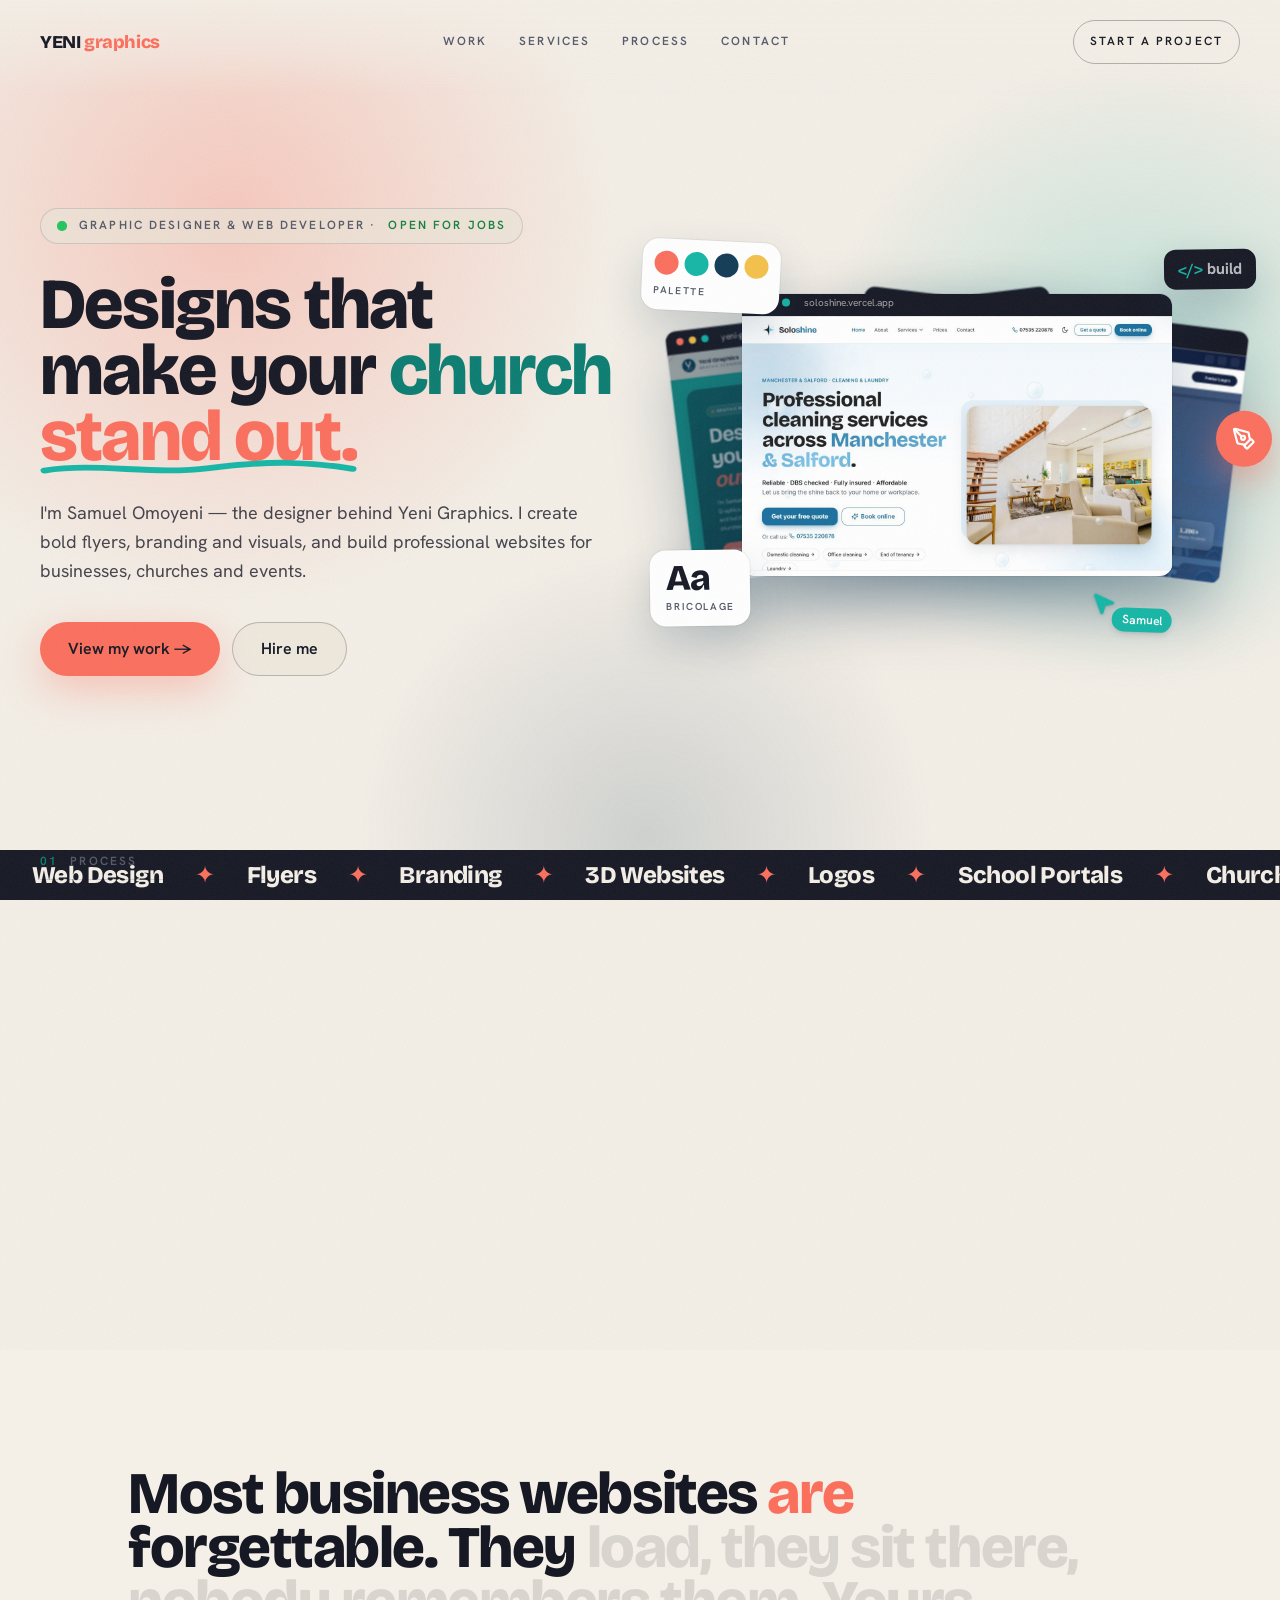
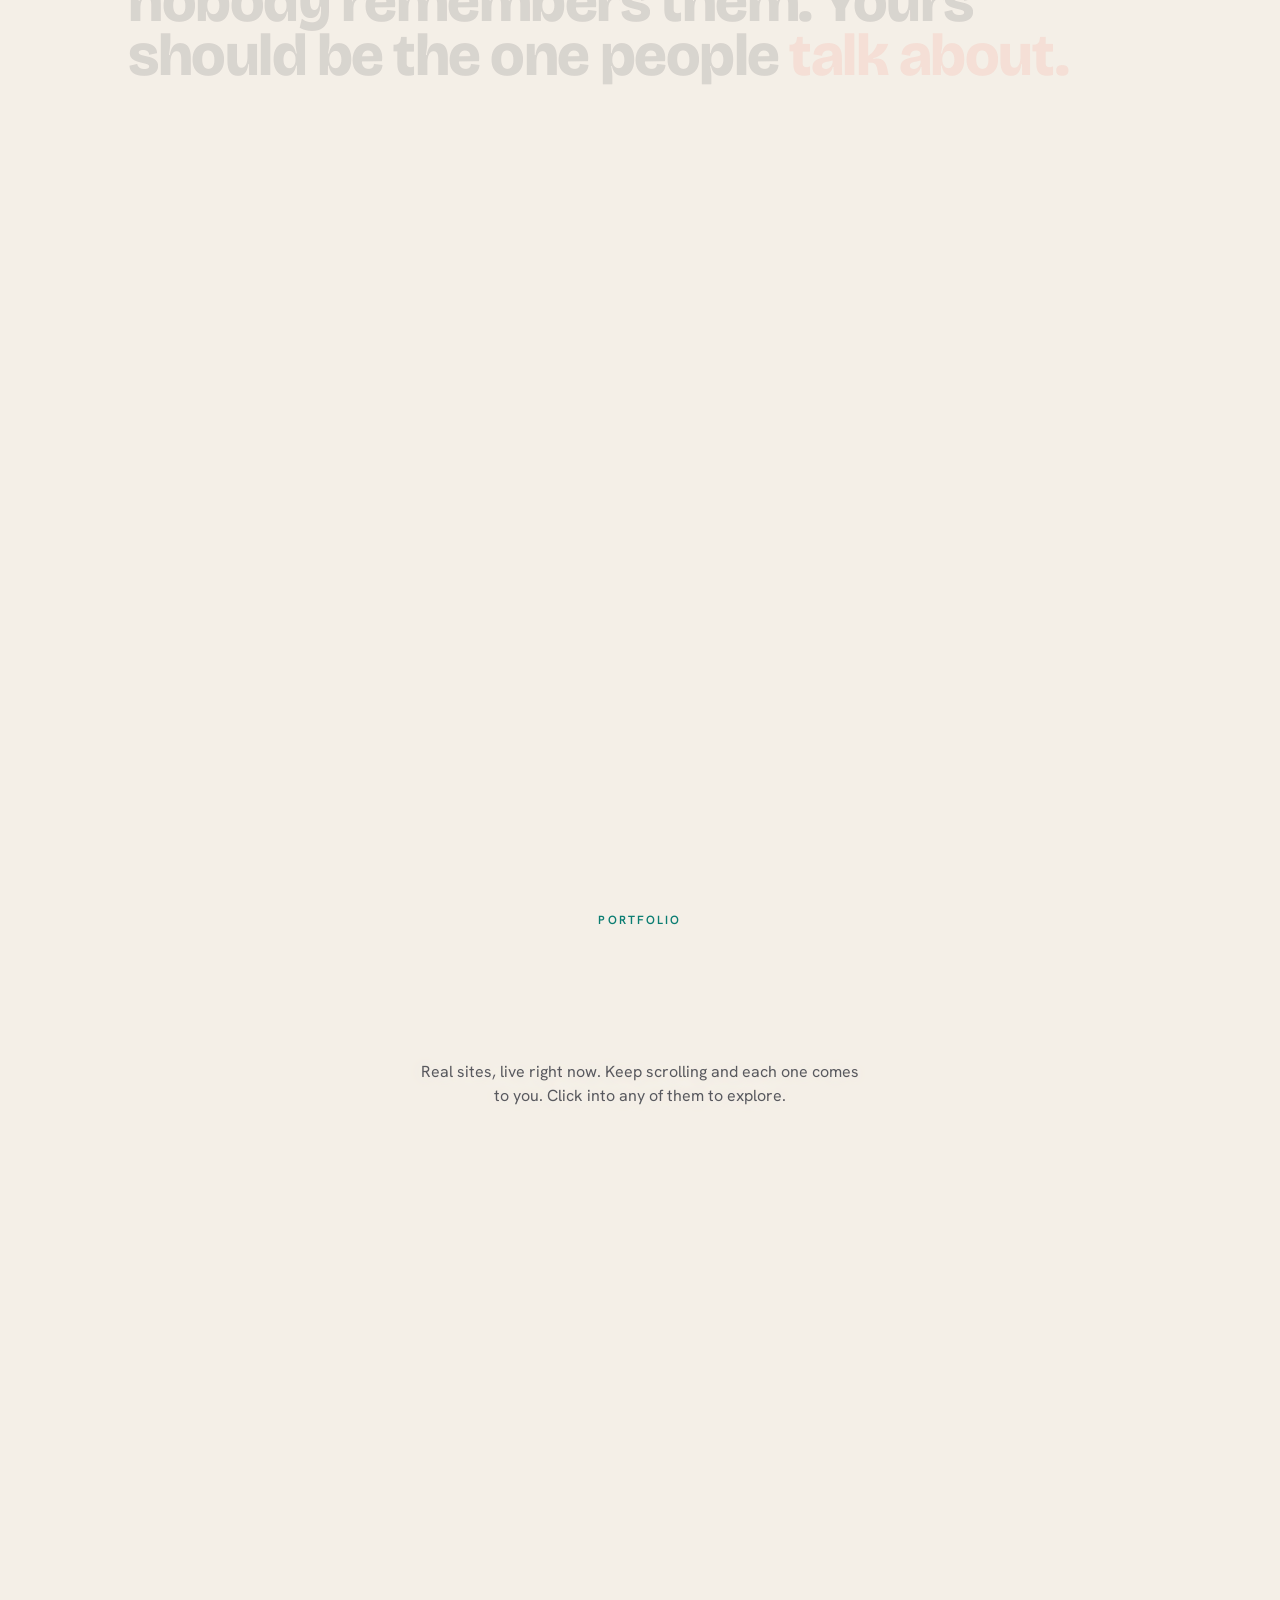
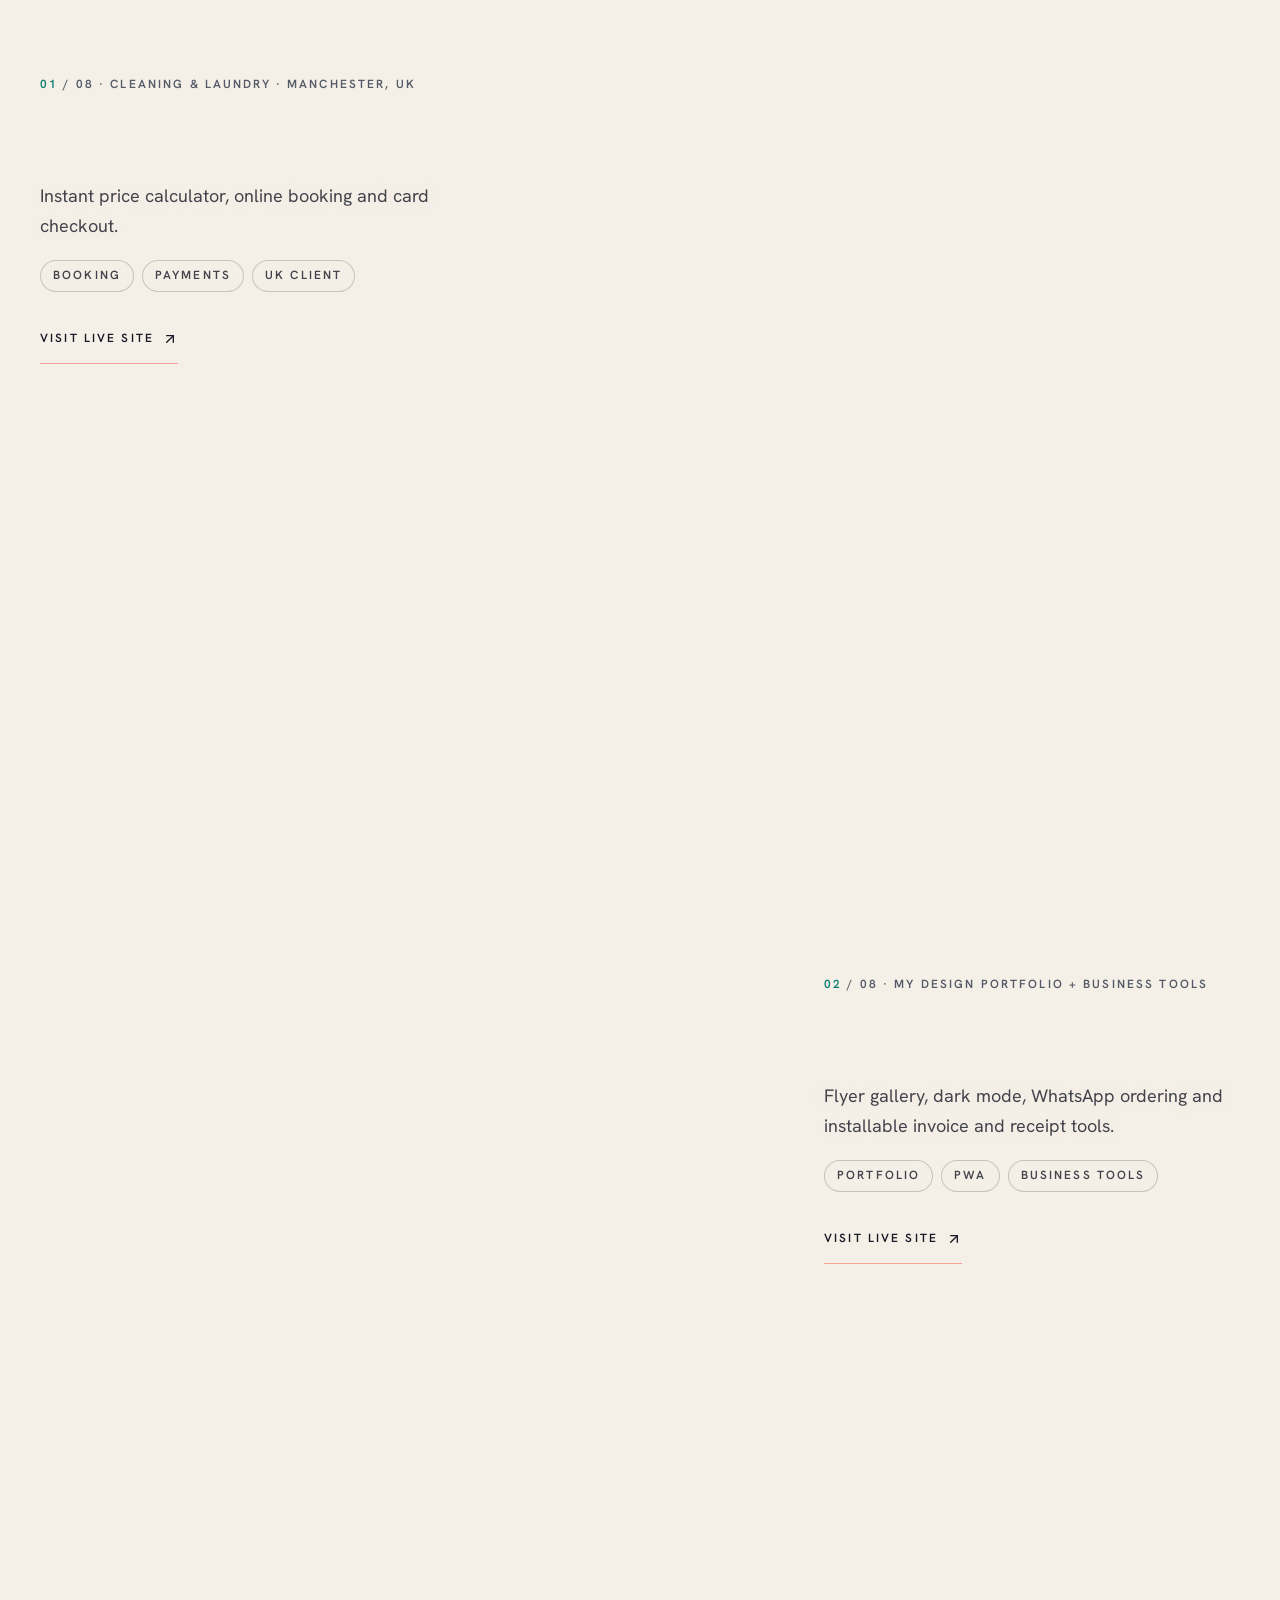
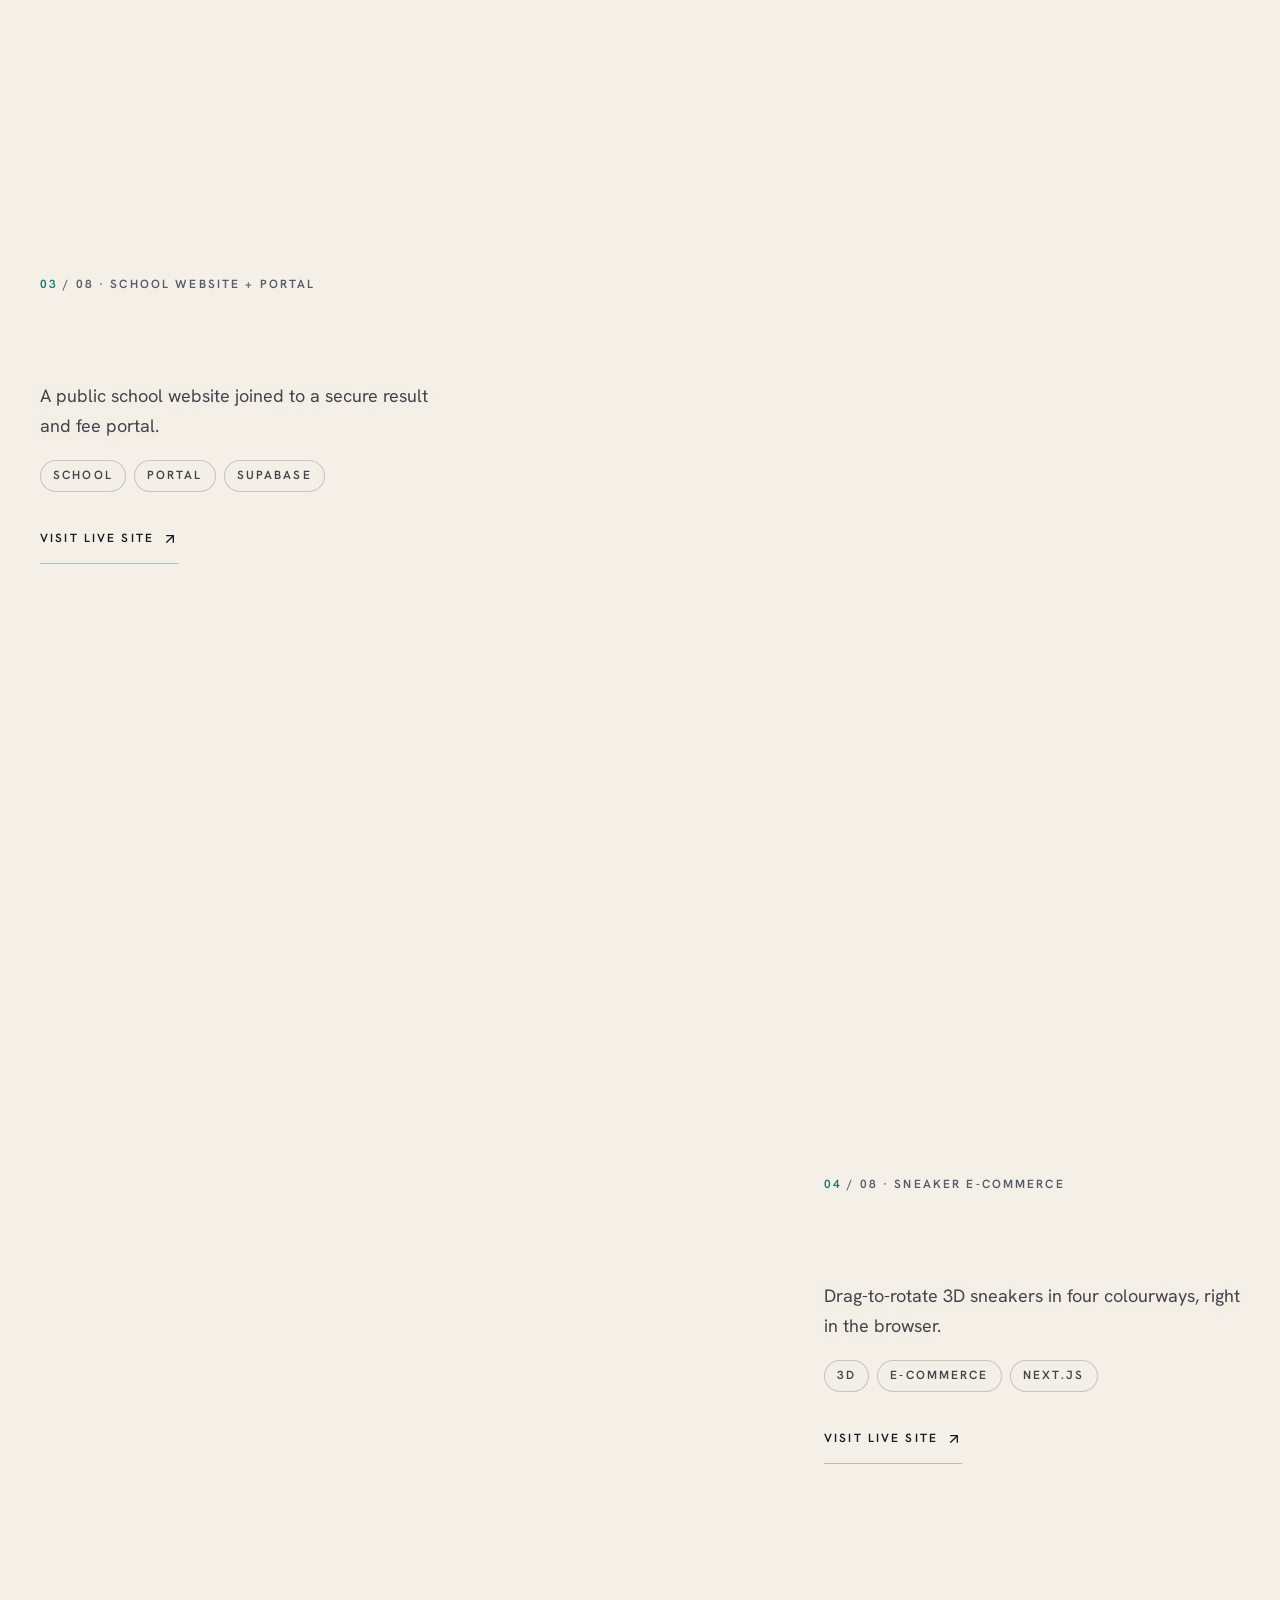
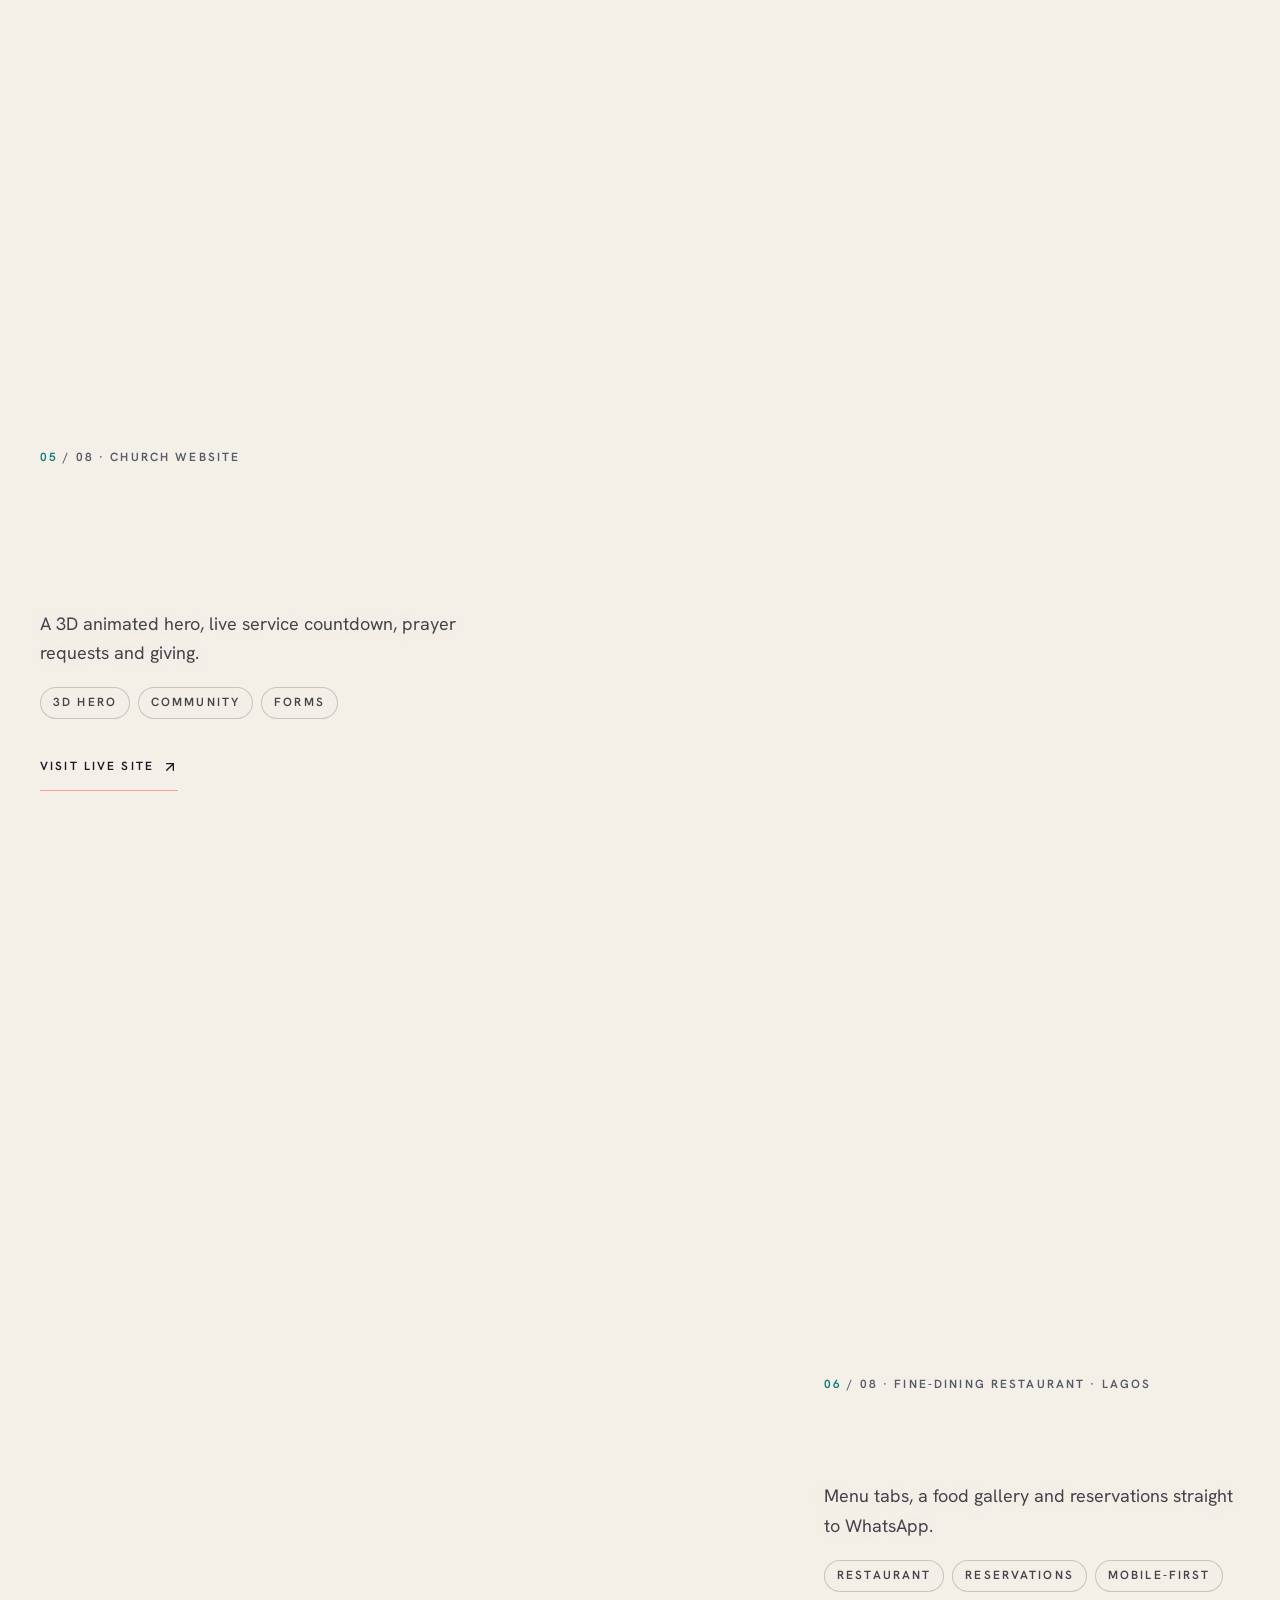
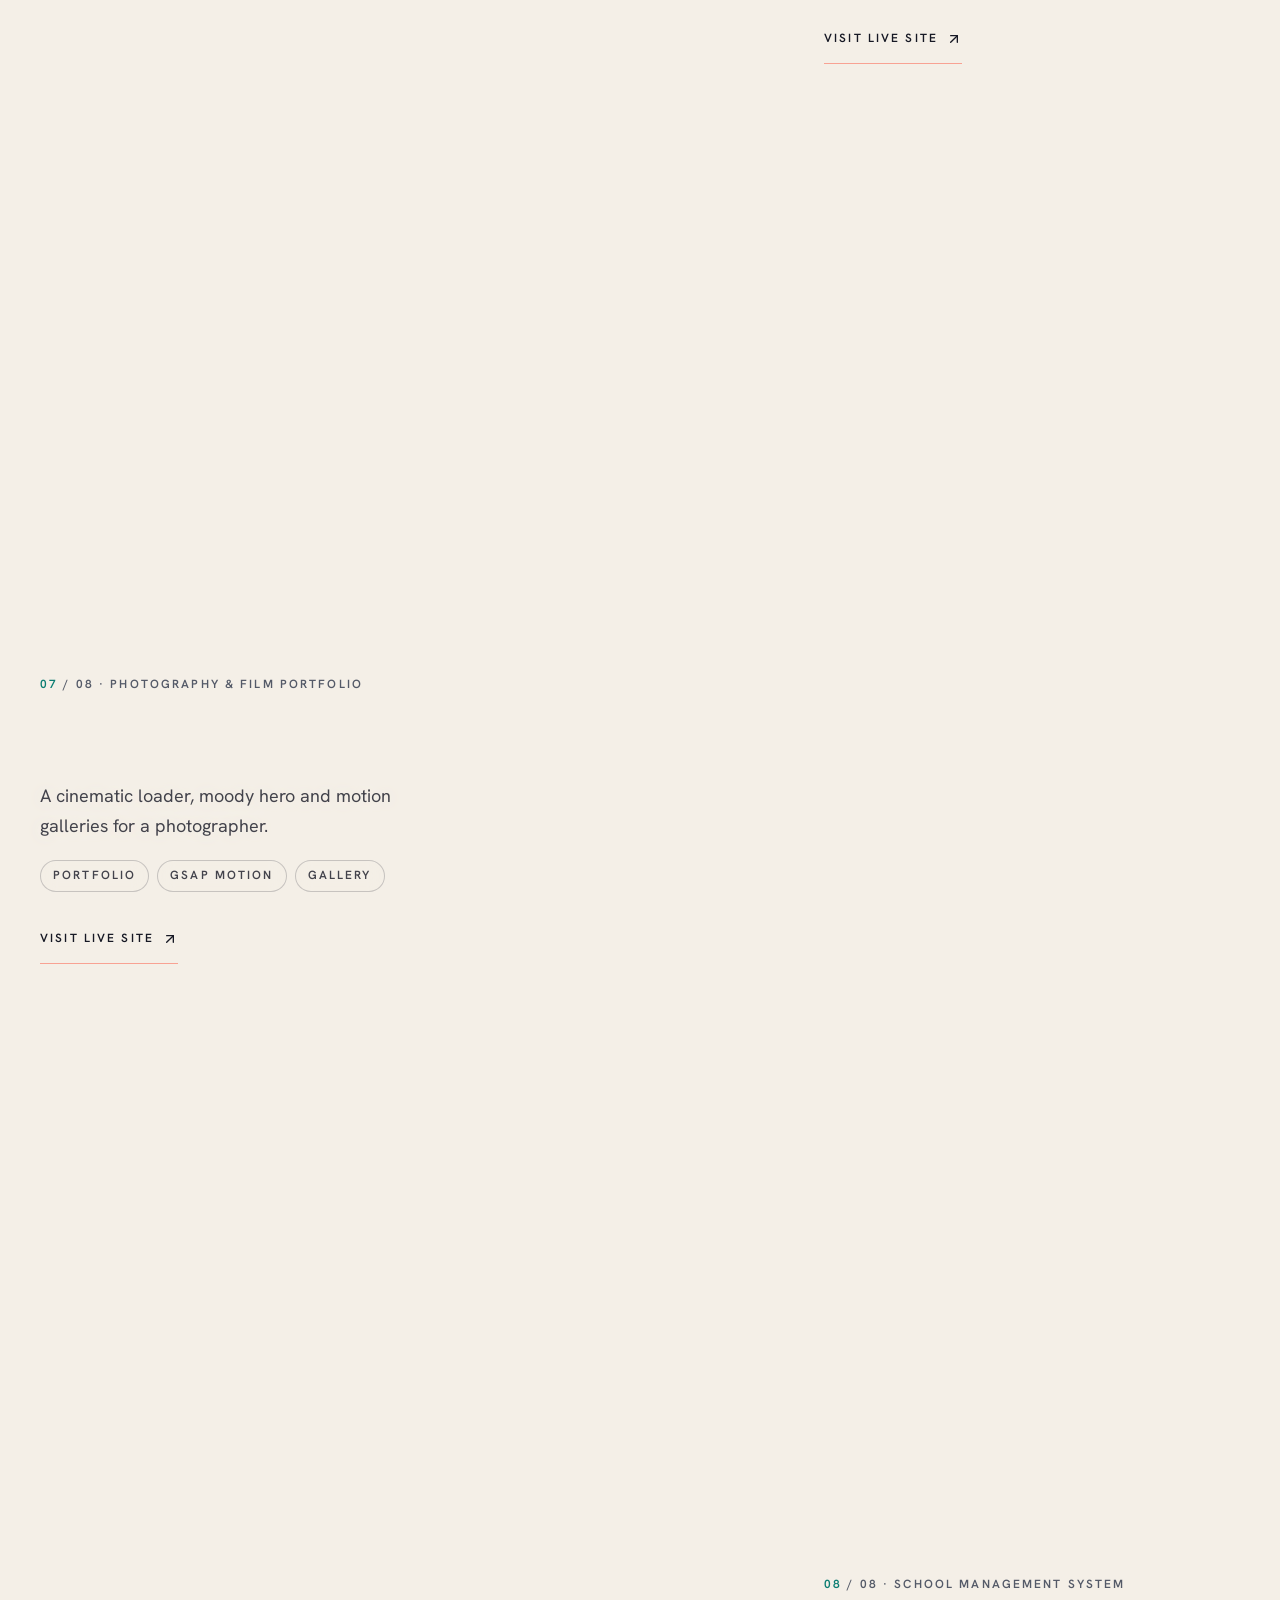
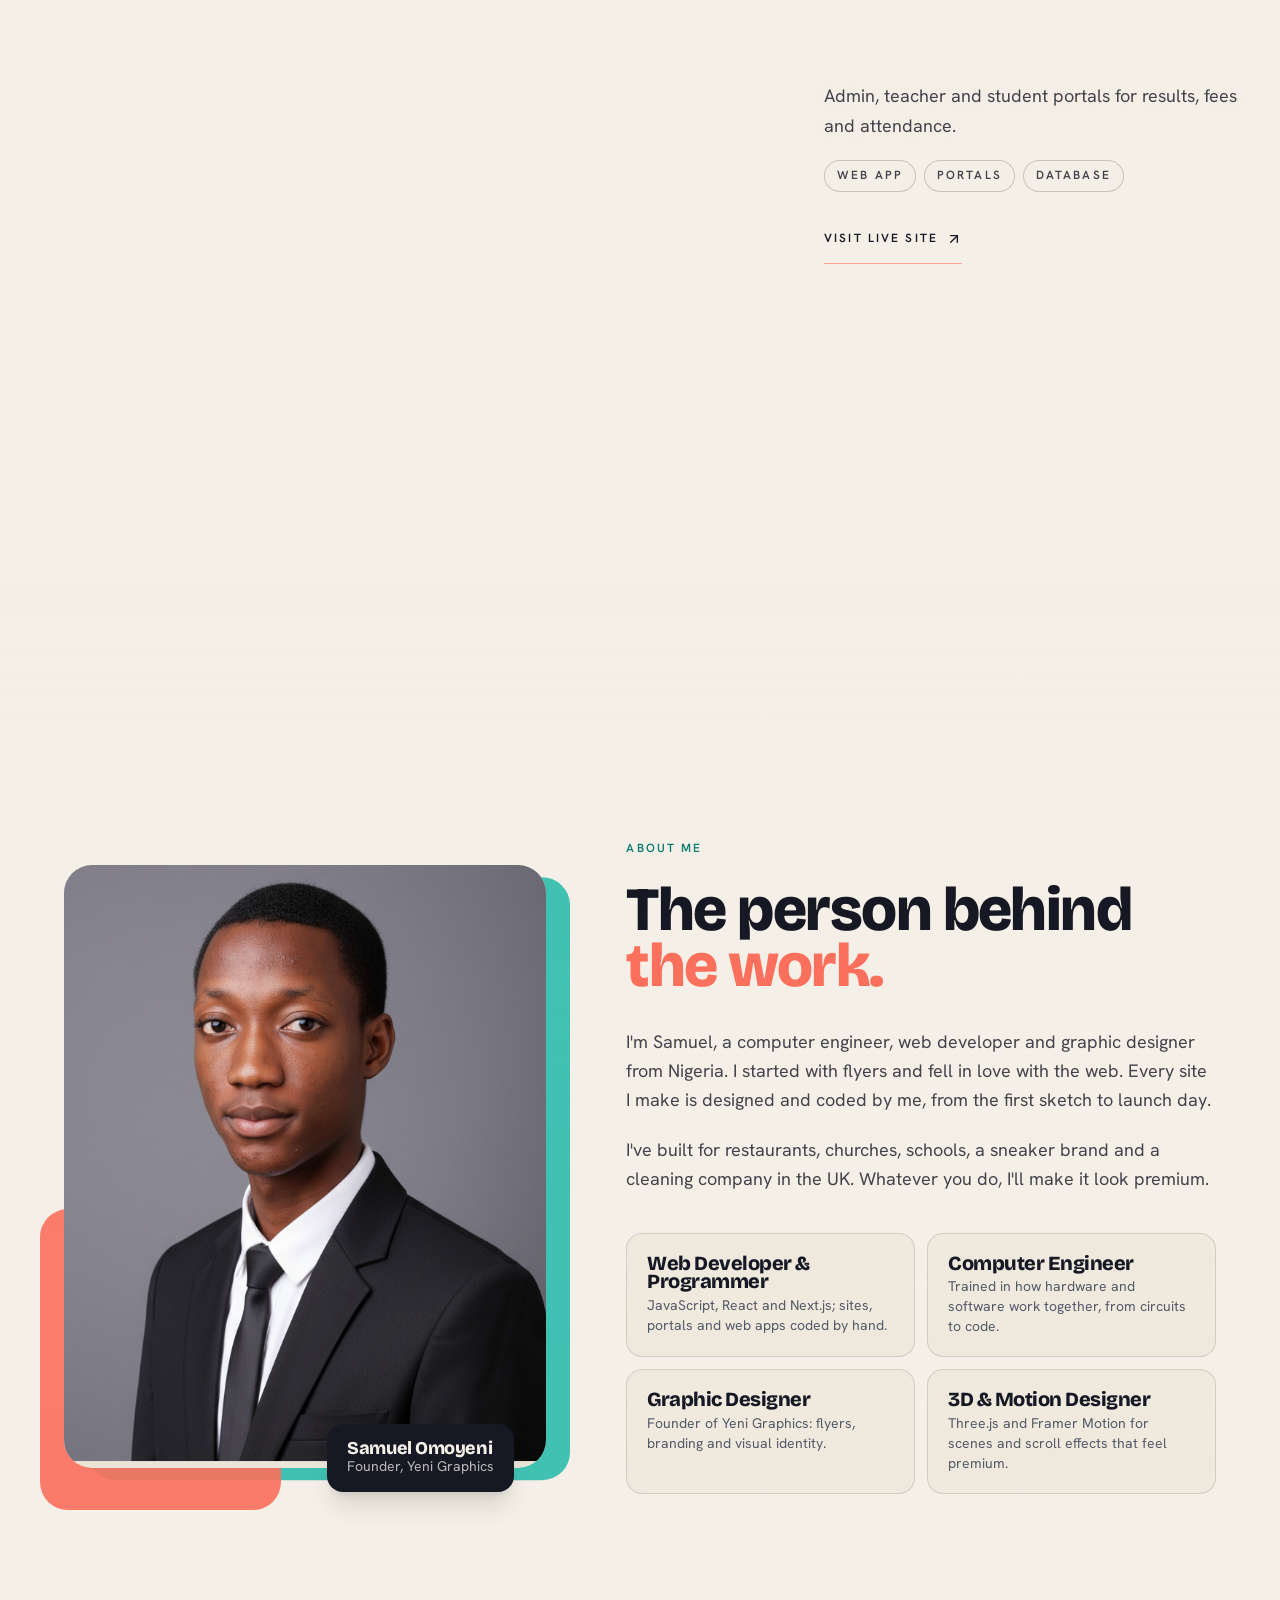
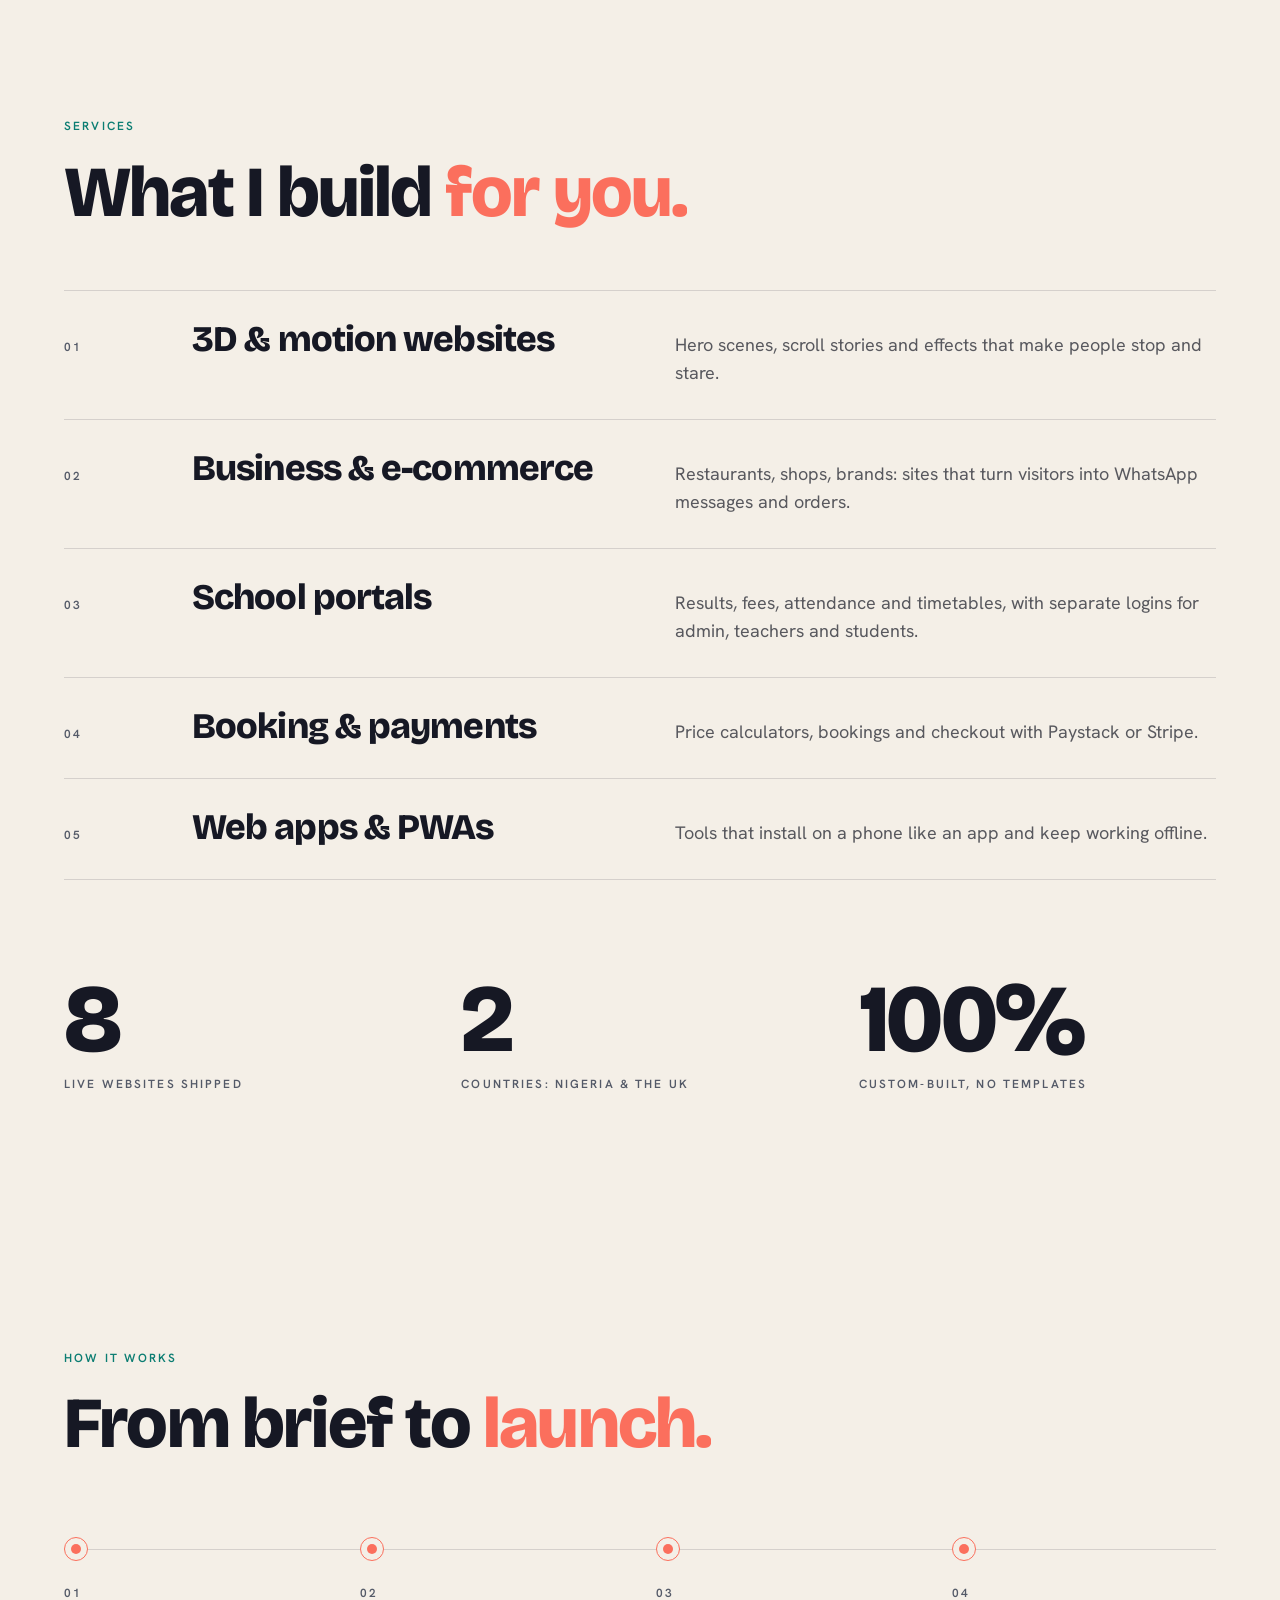
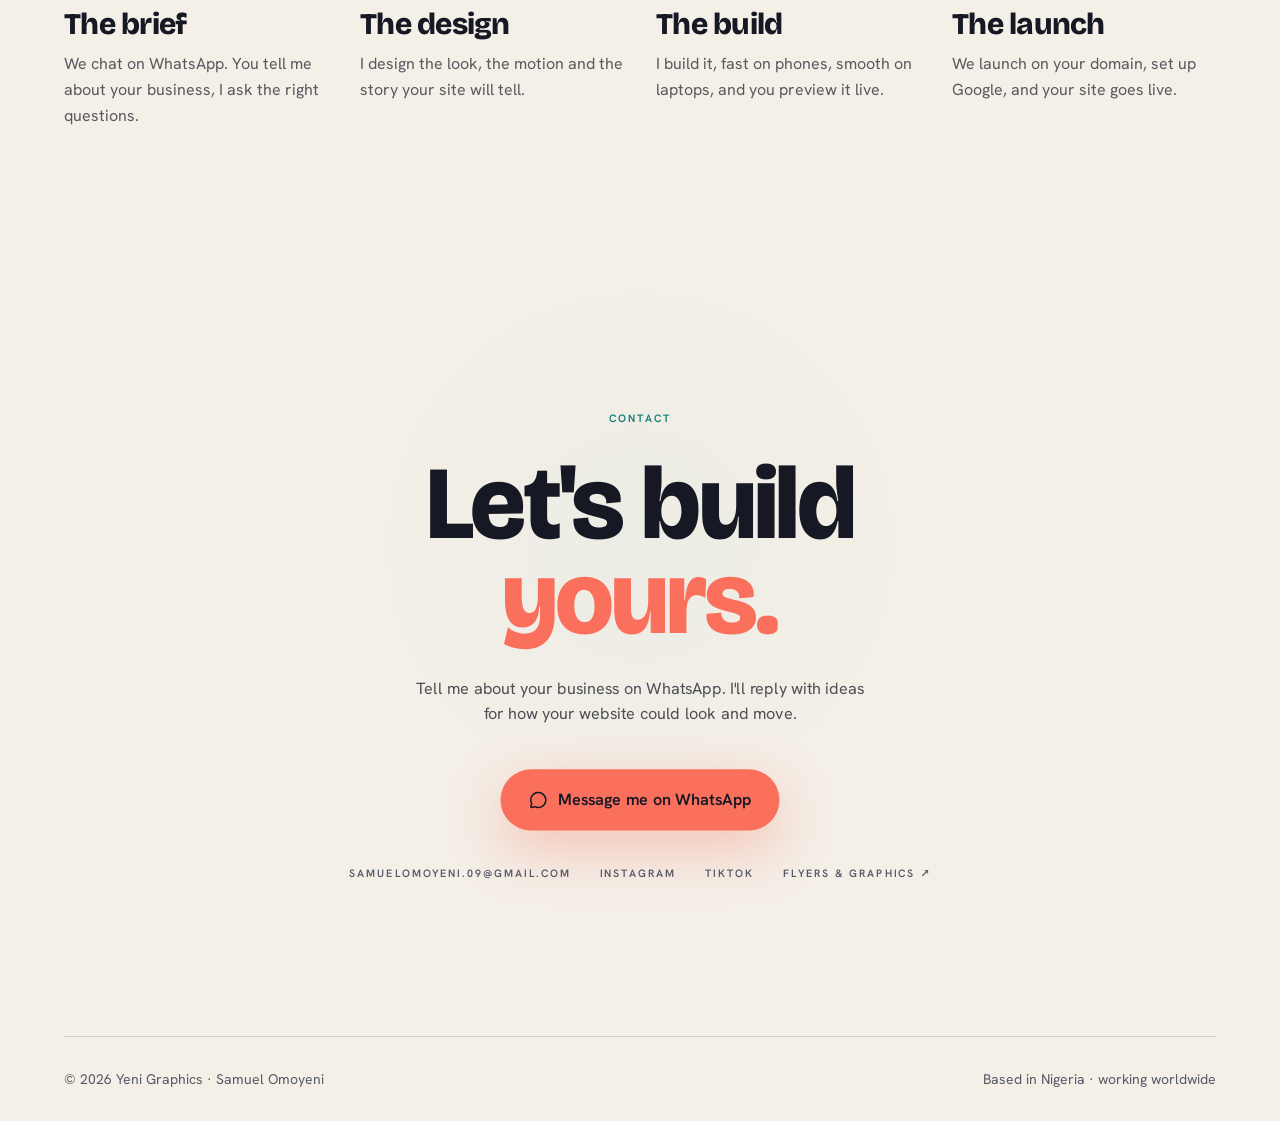
==== commit 06b1c28e: "3D portfolio: Desktop-site mode fix + faster on phones Co-Authored-By: Claude Opus 5.5 <noreply@anth" ====
--- a/web/index.html
+++ b/web/index.html
@@ -1 +1 @@
-<!DOCTYPE html><html lang="en"><head><meta charSet="utf-8"/><meta name="viewport" content="width=device-width, initial-scale=1"/><link rel="preload" as="image" href="/web/work/full/soloshine.jpg" fetchPriority="high"/><link rel="stylesheet" href="/web/_next/static/css/a4bc24ac93c80f24.css" data-precedence="next"/><link rel="preload" as="script" fetchPriority="low" href="/web/_next/static/chunks/webpack-94f5ab1d1b33e5e5.js"/><script src="/web/_next/static/chunks/fd9d1056-8ef33f5ef9456d1f.js" async=""></script><script src="/web/_next/static/chunks/117-b69529a71a007c58.js" async=""></script><script src="/web/_next/static/chunks/main-app-bb5998430c46e023.js" async=""></script><script src="/web/_next/static/chunks/281-bf22fe8633a5f802.js" async=""></script><script src="/web/_next/static/chunks/app/page-0867340d43eabfa0.js" async=""></script><link rel="preconnect" href="https://fonts.googleapis.com"/><link rel="preconnect" href="https://fonts.gstatic.com" crossorigin=""/><title>Yeni Graphics — 3D &amp; motion websites by Samuel Omoyeni</title><meta name="description" content="Samuel Omoyeni designs and builds premium 3D and motion websites for businesses, schools, churches and brands. Based in Nigeria, working worldwide."/><link rel="stylesheet" href="https://fonts.googleapis.com/css2?family=Bricolage+Grotesque:opsz,wght@12..96,300..800&amp;family=Hanken+Grotesk:wght@300..700&amp;display=swap"/><script src="/web/_next/static/chunks/polyfills-42372ed130431b0a.js" noModule=""></script></head><body class="antialiased"><!--$!--><template data-dgst="BAILOUT_TO_CLIENT_SIDE_RENDERING"></template><!--/$--><header class="fixed inset-x-0 top-0 z-50 flex items-center justify-between border-b border-line bg-ink/90 px-5 pb-4 pt-5 backdrop-blur-md md:border-0 md:bg-transparent md:bg-gradient-to-b md:from-ink/90 md:via-ink/50 md:to-transparent md:pb-8 md:backdrop-blur-none md:px-10" style="opacity:0;transform:translateY(-20px)"><a href="#top" class="display text-lg tracking-tight text-paper" aria-label="Yeni Graphics, back to top">YENI<span class="serif-accent ml-1 text-amber">graphics</span></a><nav class="hidden items-center gap-8 md:flex" aria-label="Main"><a href="#work" class="label text-paper-dim transition-colors duration-200 hover:text-paper">Work</a><a href="#services" class="label text-paper-dim transition-colors duration-200 hover:text-paper">Services</a><a href="#process" class="label text-paper-dim transition-colors duration-200 hover:text-paper">Process</a><a href="#contact" class="label text-paper-dim transition-colors duration-200 hover:text-paper">Contact</a></nav><a class="label rounded-full border border-paper/30 px-4 py-3 text-paper transition-colors duration-200 hover:border-amber hover:bg-amber hover:text-paper" href="https://wa.me/2348054965524?text=Hi%20Samuel!%20I&#x27;d%20like%20a%20website%20for%20my%20business." target="_blank" rel="noopener noreferrer" style="transform:none">Start a project</a></header><div class="pointer-events-none fixed bottom-5 left-5 z-50 hidden w-56 md:left-10 md:block" style="opacity:0"><div class="label flex items-baseline gap-3 text-paper-dim"><span class="text-amber">01</span><span style="opacity:0;transform:translateY(8px)">Home</span></div><div class="mt-2 h-px w-full bg-line"><div class="h-px origin-left bg-amber" style="transform:scaleX(0)"></div></div></div><div class="grain" aria-hidden="true"></div><main class="relative z-10"><section id="top" data-scene="01" data-title="Home" class="relative flex min-h-[100svh] items-center overflow-x-clip bg-ink px-5 pb-28 pt-28 md:px-10 md:pb-32"><div aria-hidden="true" class="pointer-events-none absolute inset-0 overflow-hidden"><div class="hero-blob left-[-12%] top-[-18%] h-[60vw] w-[60vw] bg-amber/25"></div><div class="hero-blob hero-blob--b right-[-14%] top-[6%] h-[50vw] w-[50vw] bg-teal/20"></div><div class="hero-blob hero-blob--c bottom-[-25%] left-[28%] h-[45vw] w-[45vw] bg-[#123b56]/15"></div></div><div class="relative mx-auto grid w-full max-w-7xl items-center gap-14 lg:grid-cols-[1.05fr_1fr] lg:gap-10"><div><div class="" style="opacity:0;transform:translateY(16px)"><p class="label inline-flex items-center gap-2.5 whitespace-nowrap rounded-full border border-line bg-ink-2/70 px-4 py-2 !tracking-[0.12em] text-paper-dim sm:gap-3 sm:!tracking-[0.18em]"><span class="relative flex h-2.5 w-2.5 shrink-0"><span class="absolute inline-flex h-full w-full animate-ping rounded-full bg-[#22c55e] opacity-60"></span><span class="relative inline-flex h-2.5 w-2.5 rounded-full bg-[#22c55e]"></span></span><span class="hidden sm:inline">Graphic Designer &amp; Web Developer ·</span><span class="sm:hidden">Web Designer ·</span><span class="whitespace-nowrap text-[#15803d]">Open for jobs</span></p></div><h1 class="display mt-7 text-[12vw] text-paper sm:text-[9vw] lg:text-[5.6vw]"><span class="" aria-label="Designs that make your"><span aria-hidden="true" class="inline-block overflow-hidden pb-[0.12em] -mb-[0.12em] align-bottom"><span class="inline-block" style="transform:translateY(110%)">Designs<!-- --> </span></span><span aria-hidden="true" class="inline-block overflow-hidden pb-[0.12em] -mb-[0.12em] align-bottom"><span class="inline-block" style="transform:translateY(110%)">that<!-- --> </span></span><span aria-hidden="true" class="inline-block overflow-hidden pb-[0.12em] -mb-[0.12em] align-bottom"><span class="inline-block" style="transform:translateY(110%)">make<!-- --> </span></span><span aria-hidden="true" class="inline-block overflow-hidden pb-[0.12em] -mb-[0.12em] align-bottom"><span class="inline-block" style="transform:translateY(110%)">your</span></span></span> <span class="inline-block overflow-hidden pb-[0.12em] -mb-[0.12em] align-bottom text-[color:var(--teal-deep)]" style="opacity:0;transform:translateY(60%)"><span class="inline-block" style="transform:none">brand</span></span> <span class="serif-accent relative inline-block text-amber"><span class="" aria-label="stand out."><span aria-hidden="true" class="inline-block overflow-hidden pb-[0.12em] -mb-[0.12em] align-bottom"><span class="inline-block" style="transform:translateY(110%)">stand<!-- --> </span></span><span aria-hidden="true" class="inline-block overflow-hidden pb-[0.12em] -mb-[0.12em] align-bottom"><span class="inline-block" style="transform:translateY(110%)">out.</span></span></span><svg aria-hidden="true" viewBox="0 0 300 24" preserveAspectRatio="none" class="pointer-events-none absolute -bottom-[0.12em] left-0 h-[0.28em] w-full overflow-visible"><path d="M4 15 C 55 5, 105 21, 160 12 S 255 4, 296 13" fill="none" stroke="var(--teal)" stroke-width="7" stroke-linecap="round" pathLength="1" stroke-dashoffset="0px" stroke-dasharray="0px 1px"></path></svg></span></h1><div class="" style="opacity:0;transform:translateY(40px)"><p class="mt-7 max-w-xl text-lg leading-relaxed text-paper/80">I&#x27;m Samuel Omoyeni — the designer behind Yeni Graphics. I create bold flyers, branding and visuals, and build professional websites for businesses, churches and events.</p></div><div class="mt-9 flex flex-wrap gap-3" style="opacity:0;transform:translateY(40px)"><a class="inline-flex min-h-12 items-center rounded-full bg-amber px-7 py-3.5 font-semibold text-paper shadow-[0_14px_40px_rgba(251,111,93,0.35)]" href="#work" style="transform:none">View my work →</a><a href="#contact" class="inline-flex min-h-12 items-center rounded-full border border-paper/25 bg-ink-2/60 px-7 py-3.5 font-semibold text-paper transition-colors hover:border-teal hover:text-teal">Hire me</a></div></div><div class="relative mx-auto aspect-[16/11] w-full max-w-xl [perspective:1400px]" style="opacity:1"><div class="absolute inset-0 [transform-style:preserve-3d]" style="transform:none"><a href="https://yeni-graphics.vercel.app" target="_blank" rel="noopener noreferrer" aria-label="Visit Yeni Graphics" class="absolute left-[12%] top-[12%] block w-[76%] overflow-hidden rounded-xl bg-white shadow-[0_30px_70px_rgba(18,59,86,0.28)] ring-1 ring-black/5 scale-[0.9]" style="z-index:1;opacity:0;transform:translateX(-22%) translateY(60px) rotate(-7deg) rotateX(18deg)"><div><div class="flex h-7 items-center gap-1.5 bg-[#161824] px-3"><i class="h-2 w-2 rounded-full bg-amber"></i><i class="h-2 w-2 rounded-full bg-[#f4c14a]"></i><i class="h-2 w-2 rounded-full bg-teal"></i><span class="ml-2 truncate text-[10px] text-white/60">yeni-graphics.vercel.app</span></div><div class="relative aspect-[1280/756] bg-ink-2"><img alt="Yeni Graphics website" loading="lazy" decoding="async" data-nimg="fill" class="object-cover object-top" style="position:absolute;height:100%;width:100%;left:0;top:0;right:0;bottom:0;color:transparent" src="/web/work/yenigraphics.jpg"/></div></div></a><a href="https://soloshine.vercel.app" target="_blank" rel="noopener noreferrer" aria-label="Visit Soloshine" class="absolute left-[12%] top-[12%] block w-[76%] overflow-hidden rounded-xl bg-white shadow-[0_30px_70px_rgba(18,59,86,0.28)] ring-1 ring-black/5 " style="z-index:3;opacity:0;transform:translateY(60px) rotateX(18deg)"><div><div class="flex h-7 items-center gap-1.5 bg-[#161824] px-3"><i class="h-2 w-2 rounded-full bg-amber"></i><i class="h-2 w-2 rounded-full bg-[#f4c14a]"></i><i class="h-2 w-2 rounded-full bg-teal"></i><span class="ml-2 truncate text-[10px] text-white/60">soloshine.vercel.app</span></div><div class="relative aspect-[1280/756] bg-ink-2"><img alt="Soloshine website" fetchPriority="high" decoding="async" data-nimg="fill" class="object-cover object-top" style="position:absolute;height:100%;width:100%;left:0;top:0;right:0;bottom:0;color:transparent" src="/web/work/full/soloshine.jpg"/></div></div></a><a href="https://great-scholar-school.netlify.app" target="_blank" rel="noopener noreferrer" aria-label="Visit Great Scholar" class="absolute left-[12%] top-[12%] block w-[76%] overflow-hidden rounded-xl bg-white shadow-[0_30px_70px_rgba(18,59,86,0.28)] ring-1 ring-black/5 scale-[0.9]" style="z-index:1;opacity:0;transform:translateX(22%) translateY(60px) rotate(7deg) rotateX(18deg)"><div><div class="flex h-7 items-center gap-1.5 bg-[#161824] px-3"><i class="h-2 w-2 rounded-full bg-amber"></i><i class="h-2 w-2 rounded-full bg-[#f4c14a]"></i><i class="h-2 w-2 rounded-full bg-teal"></i><span class="ml-2 truncate text-[10px] text-white/60">great-scholar-school.netlify.app</span></div><div class="relative aspect-[1280/756] bg-ink-2"><img alt="Great Scholar website" loading="lazy" decoding="async" data-nimg="fill" class="object-cover object-top" style="position:absolute;height:100%;width:100%;left:0;top:0;right:0;bottom:0;color:transparent" src="/web/work/greatscholar.jpg"/></div></div></a></div><div class="absolute z-10 -top-10 left-0 sm:-left-8 sm:top-0" style="transform:none"><div style="opacity:0;transform:scale(0.5)"><div><div class="origin-top scale-75 sm:scale-100"><div class="rounded-2xl bg-white p-3 shadow-[0_18px_40px_rgba(18,59,86,0.18)] ring-1 ring-black/5"><div class="flex gap-1.5"><i class="h-5 w-5 rounded-full sm:h-6 sm:w-6 bg-amber"></i><i class="h-5 w-5 rounded-full sm:h-6 sm:w-6 bg-teal"></i><i class="h-5 w-5 rounded-full sm:h-6 sm:w-6 bg-[#123b56]"></i><i class="h-5 w-5 rounded-full sm:h-6 sm:w-6 bg-[#f4c14a]"></i></div><p class="mt-2 text-[10px] font-semibold uppercase tracking-[0.16em] text-paper-dim">Palette</p></div></div></div></div></div><div class="absolute z-10 -top-6 right-0 sm:-right-4 sm:top-1" style="transform:none"><div style="opacity:0;transform:scale(0.5)"><div><div class="origin-top scale-75 sm:scale-100"><div class="rounded-xl bg-[#161824] px-3.5 py-2 font-mono text-sm font-bold text-teal shadow-[0_18px_40px_rgba(18,59,86,0.25)] sm:text-base">&lt;/&gt; <span class="text-white/70">build</span></div></div></div></div></div><div class="absolute z-10 bottom-2 left-0 hidden sm:block sm:-left-6" style="transform:none"><div style="opacity:0;transform:scale(0.5)"><div><div class="origin-top scale-75 sm:scale-100"><div class="rounded-2xl bg-white px-4 py-3 shadow-[0_18px_40px_rgba(18,59,86,0.18)] ring-1 ring-black/5"><p class="display text-4xl leading-none text-paper">Aa</p><p class="mt-1 text-[10px] font-semibold uppercase tracking-[0.16em] text-paper-dim">Bricolage</p></div></div></div></div></div><div class="absolute z-10 -right-3 top-[42%] hidden sm:block sm:-right-8" style="transform:none"><div style="opacity:0;transform:scale(0.5)"><div><div class="origin-top scale-75 sm:scale-100"><div class="grid h-14 w-14 place-items-center rounded-full bg-amber text-white shadow-[0_14px_34px_rgba(251,111,93,0.45)]"><svg xmlns="http://www.w3.org/2000/svg" width="24" height="24" viewBox="0 0 24 24" fill="none" stroke="currentColor" stroke-width="2.2" stroke-linecap="round" stroke-linejoin="round" class="lucide lucide-pen-tool" aria-hidden="true"><path d="M15.707 21.293a1 1 0 0 1-1.414 0l-1.586-1.586a1 1 0 0 1 0-1.414l5.586-5.586a1 1 0 0 1 1.414 0l1.586 1.586a1 1 0 0 1 0 1.414z"></path><path d="m18 13-1.375-6.874a1 1 0 0 0-.746-.776L3.235 2.028a1 1 0 0 0-1.207 1.207L5.35 15.879a1 1 0 0 0 .776.746L13 18"></path><path d="m2.3 2.3 7.286 7.286"></path><circle cx="11" cy="11" r="2"></circle></svg></div></div></div></div></div><div class="absolute z-10 bottom-0 right-[12%] hidden sm:block" style="transform:none"><div style="opacity:0;transform:scale(0.5)"><div><div class="origin-top scale-75 sm:scale-100"><div class="flex items-start"><svg xmlns="http://www.w3.org/2000/svg" width="26" height="26" viewBox="0 0 24 24" fill="none" stroke="currentColor" stroke-width="2" stroke-linecap="round" stroke-linejoin="round" class="lucide lucide-mouse-pointer2 lucide-mouse-pointer-2 fill-teal text-teal drop-shadow" aria-hidden="true"><path d="M4.037 4.688a.495.495 0 0 1 .651-.651l16 6.5a.5.5 0 0 1-.063.947l-6.124 1.58a2 2 0 0 0-1.438 1.435l-1.579 6.126a.5.5 0 0 1-.947.063z"></path></svg><span class="mt-4 -ml-1 rounded-full bg-teal px-2.5 py-1 text-xs font-semibold text-white shadow-md">Samuel</span></div></div></div></div></div></div></div><div aria-hidden="true" class="absolute inset-x-0 bottom-0 overflow-hidden bg-[#161824] py-3.5 text-[#f4efe7]"><div class="marquee-track flex w-max"><div class="flex shrink-0 items-center"><span class="display flex items-center whitespace-nowrap text-lg md:text-2xl"><span class="px-6 md:px-8">Web Design</span><span class="text-amber">✦</span></span><span class="display flex items-center whitespace-nowrap text-lg md:text-2xl"><span class="px-6 md:px-8">Flyers</span><span class="text-amber">✦</span></span><span class="display flex items-center whitespace-nowrap text-lg md:text-2xl"><span class="px-6 md:px-8">Branding</span><span class="text-amber">✦</span></span><span class="display flex items-center whitespace-nowrap text-lg md:text-2xl"><span class="px-6 md:px-8">3D Websites</span><span class="text-amber">✦</span></span><span class="display flex items-center whitespace-nowrap text-lg md:text-2xl"><span class="px-6 md:px-8">Logos</span><span class="text-amber">✦</span></span><span class="display flex items-center whitespace-nowrap text-lg md:text-2xl"><span class="px-6 md:px-8">School Portals</span><span class="text-amber">✦</span></span><span class="display flex items-center whitespace-nowrap text-lg md:text-2xl"><span class="px-6 md:px-8">Church &amp; Event Media</span><span class="text-amber">✦</span></span></div><div class="flex shrink-0 items-center"><span class="display flex items-center whitespace-nowrap text-lg md:text-2xl"><span class="px-6 md:px-8">Web Design</span><span class="text-amber">✦</span></span><span class="display flex items-center whitespace-nowrap text-lg md:text-2xl"><span class="px-6 md:px-8">Flyers</span><span class="text-amber">✦</span></span><span class="display flex items-center whitespace-nowrap text-lg md:text-2xl"><span class="px-6 md:px-8">Branding</span><span class="text-amber">✦</span></span><span class="display flex items-center whitespace-nowrap text-lg md:text-2xl"><span class="px-6 md:px-8">3D Websites</span><span class="text-amber">✦</span></span><span class="display flex items-center whitespace-nowrap text-lg md:text-2xl"><span class="px-6 md:px-8">Logos</span><span class="text-amber">✦</span></span><span class="display flex items-center whitespace-nowrap text-lg md:text-2xl"><span class="px-6 md:px-8">School Portals</span><span class="text-amber">✦</span></span><span class="display flex items-center whitespace-nowrap text-lg md:text-2xl"><span class="px-6 md:px-8">Church &amp; Event Media</span><span class="text-amber">✦</span></span></div></div></div></section><section data-scene="02" data-title="Intro" class="relative flex min-h-[100svh] items-center px-5 md:min-h-[150vh] md:px-10"><div class="mx-auto max-w-5xl"><p class="display text-[8.5vw] leading-[1.02] text-paper md:text-[4.6vw]"><span style="opacity:0.12">Most<!-- --> </span><span style="opacity:0.12">business<!-- --> </span><span style="opacity:0.12">websites<!-- --> </span><span class="serif-accent text-amber" style="opacity:0.12">are<!-- --> </span><span style="opacity:0.12">forgettable.<!-- --> </span><span style="opacity:0.12">They<!-- --> </span><span style="opacity:0.12">load,<!-- --> </span><span style="opacity:0.12">they<!-- --> </span><span style="opacity:0.12">sit<!-- --> </span><span style="opacity:0.12">there,<!-- --> </span><span style="opacity:0.12">nobody<!-- --> </span><span style="opacity:0.12">remembers<!-- --> </span><span style="opacity:0.12">them.<!-- --> </span><span style="opacity:0.12">Yours<!-- --> </span><span style="opacity:0.12">should<!-- --> </span><span style="opacity:0.12">be<!-- --> </span><span style="opacity:0.12">the<!-- --> </span><span style="opacity:0.12">one<!-- --> </span><span style="opacity:0.12">people<!-- --> </span><span class="serif-accent text-amber" style="opacity:0.12">talk<!-- --> </span><span class="serif-accent text-amber" style="opacity:0.12">about.<!-- --> </span></p></div></section><section data-scene="03" data-title="Work" class="relative flex min-h-[80vh] flex-col items-center justify-center px-5 text-center"><div class="" style="opacity:0;transform:translateY(40px)"><p class="label text-amber">Portfolio</p></div><h2 class="display mt-6 text-[12vw] text-paper md:text-[7vw]"><span class="" aria-label="Selected"><span aria-hidden="true" class="inline-block overflow-hidden pb-[0.12em] -mb-[0.12em] align-bottom"><span class="inline-block" style="transform:translateY(110%)">Selected</span></span></span> <span class="serif-accent text-amber"><span class="" aria-label="work"><span aria-hidden="true" class="inline-block overflow-hidden pb-[0.12em] -mb-[0.12em] align-bottom"><span class="inline-block" style="transform:translateY(110%)">work</span></span></span></span></h2><div class="" style="opacity:0;transform:translateY(40px)"><p class="text-shadow-film mt-6 max-w-md text-paper/70">Real sites, live right now. Keep scrolling and each one comes to you. Click into any of them to explore.</p></div></section><section id="work" data-scene="03" data-title="Work" class="relative"><article class="relative flex px-5 py-10 md:pointer-events-none md:h-[100svh] md:items-center md:px-10 md:py-0 md:justify-start"><div class="pointer-events-auto relative mx-auto w-full max-w-md md:mx-0 md:max-w-[26rem]"><a href="https://soloshine.vercel.app" target="_blank" rel="noopener noreferrer" aria-label="Visit Soloshine" class="mb-7 block overflow-hidden rounded-2xl bg-white shadow-[0_24px_60px_rgba(18,59,86,0.22)] ring-1 ring-black/5 md:hidden" style="opacity:0;transform:perspective(900px) translateY(50px) rotate(-2deg) rotateX(14deg)"><div class="flex h-7 items-center gap-1.5 bg-[#161824] px-3"><i class="h-2 w-2 rounded-full bg-amber"></i><i class="h-2 w-2 rounded-full bg-[#f4c14a]"></i><i class="h-2 w-2 rounded-full bg-teal"></i><span class="ml-2 truncate text-[10px] text-white/60">soloshine.vercel.app</span></div><div class="relative aspect-[1280/800] overflow-hidden bg-ink-2"><img alt="Soloshine website" loading="lazy" decoding="async" data-nimg="fill" class="object-cover object-top" style="position:absolute;height:100%;width:100%;left:0;top:0;right:0;bottom:0;color:transparent" src="/web/work/full/soloshine.jpg"/><span class="absolute bottom-2 right-2 flex items-center gap-1.5 rounded-full bg-[#161824]/80 px-2.5 py-1 text-[10px] font-semibold text-white backdrop-blur"><span class="h-1.5 w-1.5 rounded-full bg-white/50"></span>Loading…</span></div></a><div class="" style="opacity:0;transform:translateY(30px)"><p class="label text-paper-dim"><span class="text-amber">01</span> / <!-- -->08<!-- --> · <!-- -->Cleaning &amp; laundry · Manchester, UK</p></div><h3 class="display mt-4 text-5xl text-paper md:text-6xl"><span class="" aria-label="Soloshine"><span aria-hidden="true" class="inline-block overflow-hidden pb-[0.12em] -mb-[0.12em] align-bottom"><span class="inline-block" style="transform:translateY(110%)">Soloshine</span></span></span></h3><div class="" style="opacity:0;transform:translateY(30px)"><p class="text-shadow-film mt-4 text-lg leading-relaxed text-paper/80">Instant price calculator, online booking and card checkout.</p><ul class="mt-5 flex flex-wrap gap-2" aria-label="Highlights"><li class="label rounded-full border border-paper/20 bg-ink/60 px-3 py-1.5 text-[0.65rem] text-paper/80 backdrop-blur-sm">Booking</li><li class="label rounded-full border border-paper/20 bg-ink/60 px-3 py-1.5 text-[0.65rem] text-paper/80 backdrop-blur-sm">Payments</li><li class="label rounded-full border border-paper/20 bg-ink/60 px-3 py-1.5 text-[0.65rem] text-paper/80 backdrop-blur-sm">UK client</li></ul><a href="https://soloshine.vercel.app" target="_blank" rel="noopener noreferrer" class="label group mt-7 inline-flex min-h-11 items-center gap-2 border-b border-amber/60 pb-1 text-paper transition-colors hover:text-amber">Visit live site<svg xmlns="http://www.w3.org/2000/svg" width="24" height="24" viewBox="0 0 24 24" fill="none" stroke="currentColor" stroke-width="2" stroke-linecap="round" stroke-linejoin="round" class="lucide lucide-arrow-up-right h-4 w-4 transition-transform duration-300 group-hover:-translate-y-0.5 group-hover:translate-x-0.5" aria-hidden="true"><path d="M7 7h10v10"></path><path d="M7 17 17 7"></path></svg></a></div></div></article><article class="relative flex px-5 py-10 md:pointer-events-none md:h-[100svh] md:items-center md:px-10 md:py-0 md:justify-end"><div class="pointer-events-auto relative mx-auto w-full max-w-md md:mx-0 md:max-w-[26rem]"><a href="https://yeni-graphics.vercel.app" target="_blank" rel="noopener noreferrer" aria-label="Visit Yeni Graphics" class="mb-7 block overflow-hidden rounded-2xl bg-white shadow-[0_24px_60px_rgba(18,59,86,0.22)] ring-1 ring-black/5 md:hidden" style="opacity:0;transform:perspective(900px) translateY(50px) rotate(2deg) rotateX(14deg)"><div class="flex h-7 items-center gap-1.5 bg-[#161824] px-3"><i class="h-2 w-2 rounded-full bg-amber"></i><i class="h-2 w-2 rounded-full bg-[#f4c14a]"></i><i class="h-2 w-2 rounded-full bg-teal"></i><span class="ml-2 truncate text-[10px] text-white/60">yeni-graphics.vercel.app</span></div><div class="relative aspect-[1280/800] overflow-hidden bg-ink-2"><img alt="Yeni Graphics website" loading="lazy" decoding="async" data-nimg="fill" class="object-cover object-top" style="position:absolute;height:100%;width:100%;left:0;top:0;right:0;bottom:0;color:transparent" src="/web/work/full/yenigraphics.jpg"/><span class="absolute bottom-2 right-2 flex items-center gap-1.5 rounded-full bg-[#161824]/80 px-2.5 py-1 text-[10px] font-semibold text-white backdrop-blur"><span class="h-1.5 w-1.5 rounded-full bg-white/50"></span>Loading…</span></div></a><div class="" style="opacity:0;transform:translateY(30px)"><p class="label text-paper-dim"><span class="text-amber">02</span> / <!-- -->08<!-- --> · <!-- -->My design portfolio + business tools</p></div><h3 class="display mt-4 text-5xl text-paper md:text-6xl"><span class="" aria-label="Yeni Graphics"><span aria-hidden="true" class="inline-block overflow-hidden pb-[0.12em] -mb-[0.12em] align-bottom"><span class="inline-block" style="transform:translateY(110%)">Yeni<!-- --> </span></span><span aria-hidden="true" class="inline-block overflow-hidden pb-[0.12em] -mb-[0.12em] align-bottom"><span class="inline-block" style="transform:translateY(110%)">Graphics</span></span></span></h3><div class="" style="opacity:0;transform:translateY(30px)"><p class="text-shadow-film mt-4 text-lg leading-relaxed text-paper/80">Flyer gallery, dark mode, WhatsApp ordering and installable invoice and receipt tools.</p><ul class="mt-5 flex flex-wrap gap-2" aria-label="Highlights"><li class="label rounded-full border border-paper/20 bg-ink/60 px-3 py-1.5 text-[0.65rem] text-paper/80 backdrop-blur-sm">Portfolio</li><li class="label rounded-full border border-paper/20 bg-ink/60 px-3 py-1.5 text-[0.65rem] text-paper/80 backdrop-blur-sm">PWA</li><li class="label rounded-full border border-paper/20 bg-ink/60 px-3 py-1.5 text-[0.65rem] text-paper/80 backdrop-blur-sm">Business tools</li></ul><a href="https://yeni-graphics.vercel.app" target="_blank" rel="noopener noreferrer" class="label group mt-7 inline-flex min-h-11 items-center gap-2 border-b border-amber/60 pb-1 text-paper transition-colors hover:text-amber">Visit live site<svg xmlns="http://www.w3.org/2000/svg" width="24" height="24" viewBox="0 0 24 24" fill="none" stroke="currentColor" stroke-width="2" stroke-linecap="round" stroke-linejoin="round" class="lucide lucide-arrow-up-right h-4 w-4 transition-transform duration-300 group-hover:-translate-y-0.5 group-hover:translate-x-0.5" aria-hidden="true"><path d="M7 7h10v10"></path><path d="M7 17 17 7"></path></svg></a></div></div></article><article class="relative flex px-5 py-10 md:pointer-events-none md:h-[100svh] md:items-center md:px-10 md:py-0 md:justify-start"><div class="pointer-events-auto relative mx-auto w-full max-w-md md:mx-0 md:max-w-[26rem]"><a href="https://great-scholar-school.netlify.app" target="_blank" rel="noopener noreferrer" aria-label="Visit Great Scholar" class="mb-7 block overflow-hidden rounded-2xl bg-white shadow-[0_24px_60px_rgba(18,59,86,0.22)] ring-1 ring-black/5 md:hidden" style="opacity:0;transform:perspective(900px) translateY(50px) rotate(-2deg) rotateX(14deg)"><div class="flex h-7 items-center gap-1.5 bg-[#161824] px-3"><i class="h-2 w-2 rounded-full bg-amber"></i><i class="h-2 w-2 rounded-full bg-[#f4c14a]"></i><i class="h-2 w-2 rounded-full bg-teal"></i><span class="ml-2 truncate text-[10px] text-white/60">great-scholar-school.netlify.app</span></div><div class="relative aspect-[1280/800] overflow-hidden bg-ink-2"><img alt="Great Scholar website" loading="lazy" decoding="async" data-nimg="fill" class="object-cover object-top" style="position:absolute;height:100%;width:100%;left:0;top:0;right:0;bottom:0;color:transparent" src="/web/work/full/greatscholar.jpg"/><span class="absolute bottom-2 right-2 flex items-center gap-1.5 rounded-full bg-[#161824]/80 px-2.5 py-1 text-[10px] font-semibold text-white backdrop-blur"><span class="h-1.5 w-1.5 rounded-full bg-white/50"></span>Loading…</span></div></a><div class="" style="opacity:0;transform:translateY(30px)"><p class="label text-paper-dim"><span class="text-amber">03</span> / <!-- -->08<!-- --> · <!-- -->School website + portal</p></div><h3 class="display mt-4 text-5xl text-paper md:text-6xl"><span class="" aria-label="Great Scholar"><span aria-hidden="true" class="inline-block overflow-hidden pb-[0.12em] -mb-[0.12em] align-bottom"><span class="inline-block" style="transform:translateY(110%)">Great<!-- --> </span></span><span aria-hidden="true" class="inline-block overflow-hidden pb-[0.12em] -mb-[0.12em] align-bottom"><span class="inline-block" style="transform:translateY(110%)">Scholar</span></span></span></h3><div class="" style="opacity:0;transform:translateY(30px)"><p class="text-shadow-film mt-4 text-lg leading-relaxed text-paper/80">A public school website joined to a secure result and fee portal.</p><ul class="mt-5 flex flex-wrap gap-2" aria-label="Highlights"><li class="label rounded-full border border-paper/20 bg-ink/60 px-3 py-1.5 text-[0.65rem] text-paper/80 backdrop-blur-sm">School</li><li class="label rounded-full border border-paper/20 bg-ink/60 px-3 py-1.5 text-[0.65rem] text-paper/80 backdrop-blur-sm">Portal</li><li class="label rounded-full border border-paper/20 bg-ink/60 px-3 py-1.5 text-[0.65rem] text-paper/80 backdrop-blur-sm">Supabase</li></ul><a href="https://great-scholar-school.netlify.app" target="_blank" rel="noopener noreferrer" class="label group mt-7 inline-flex min-h-11 items-center gap-2 border-b border-amber/60 pb-1 text-paper transition-colors hover:text-amber">Visit live site<svg xmlns="http://www.w3.org/2000/svg" width="24" height="24" viewBox="0 0 24 24" fill="none" stroke="currentColor" stroke-width="2" stroke-linecap="round" stroke-linejoin="round" class="lucide lucide-arrow-up-right h-4 w-4 transition-transform duration-300 group-hover:-translate-y-0.5 group-hover:translate-x-0.5" aria-hidden="true"><path d="M7 7h10v10"></path><path d="M7 17 17 7"></path></svg></a></div></div></article><article class="relative flex px-5 py-10 md:pointer-events-none md:h-[100svh] md:items-center md:px-10 md:py-0 md:justify-end"><div class="pointer-events-auto relative mx-auto w-full max-w-md md:mx-0 md:max-w-[26rem]"><a href="https://vanta-sneakers.vercel.app" target="_blank" rel="noopener noreferrer" aria-label="Visit VANTA" class="mb-7 block overflow-hidden rounded-2xl bg-white shadow-[0_24px_60px_rgba(18,59,86,0.22)] ring-1 ring-black/5 md:hidden" style="opacity:0;transform:perspective(900px) translateY(50px) rotate(2deg) rotateX(14deg)"><div class="flex h-7 items-center gap-1.5 bg-[#161824] px-3"><i class="h-2 w-2 rounded-full bg-amber"></i><i class="h-2 w-2 rounded-full bg-[#f4c14a]"></i><i class="h-2 w-2 rounded-full bg-teal"></i><span class="ml-2 truncate text-[10px] text-white/60">vanta-sneakers.vercel.app</span></div><div class="relative aspect-[1280/800] overflow-hidden bg-ink-2"><img alt="VANTA website" loading="lazy" decoding="async" data-nimg="fill" class="object-cover object-top" style="position:absolute;height:100%;width:100%;left:0;top:0;right:0;bottom:0;color:transparent" src="/web/work/full/vanta.jpg"/><span class="absolute bottom-2 right-2 flex items-center gap-1.5 rounded-full bg-[#161824]/80 px-2.5 py-1 text-[10px] font-semibold text-white backdrop-blur"><span class="h-1.5 w-1.5 rounded-full bg-white/50"></span>Loading…</span></div></a><div class="" style="opacity:0;transform:translateY(30px)"><p class="label text-paper-dim"><span class="text-amber">04</span> / <!-- -->08<!-- --> · <!-- -->Sneaker e-commerce</p></div><h3 class="display mt-4 text-5xl text-paper md:text-6xl"><span class="" aria-label="VANTA"><span aria-hidden="true" class="inline-block overflow-hidden pb-[0.12em] -mb-[0.12em] align-bottom"><span class="inline-block" style="transform:translateY(110%)">VANTA</span></span></span></h3><div class="" style="opacity:0;transform:translateY(30px)"><p class="text-shadow-film mt-4 text-lg leading-relaxed text-paper/80">Drag-to-rotate 3D sneakers in four colourways, right in the browser.</p><ul class="mt-5 flex flex-wrap gap-2" aria-label="Highlights"><li class="label rounded-full border border-paper/20 bg-ink/60 px-3 py-1.5 text-[0.65rem] text-paper/80 backdrop-blur-sm">3D</li><li class="label rounded-full border border-paper/20 bg-ink/60 px-3 py-1.5 text-[0.65rem] text-paper/80 backdrop-blur-sm">E-commerce</li><li class="label rounded-full border border-paper/20 bg-ink/60 px-3 py-1.5 text-[0.65rem] text-paper/80 backdrop-blur-sm">Next.js</li></ul><a href="https://vanta-sneakers.vercel.app" target="_blank" rel="noopener noreferrer" class="label group mt-7 inline-flex min-h-11 items-center gap-2 border-b border-amber/60 pb-1 text-paper transition-colors hover:text-amber">Visit live site<svg xmlns="http://www.w3.org/2000/svg" width="24" height="24" viewBox="0 0 24 24" fill="none" stroke="currentColor" stroke-width="2" stroke-linecap="round" stroke-linejoin="round" class="lucide lucide-arrow-up-right h-4 w-4 transition-transform duration-300 group-hover:-translate-y-0.5 group-hover:translate-x-0.5" aria-hidden="true"><path d="M7 7h10v10"></path><path d="M7 17 17 7"></path></svg></a></div></div></article><article class="relative flex px-5 py-10 md:pointer-events-none md:h-[100svh] md:items-center md:px-10 md:py-0 md:justify-start"><div class="pointer-events-auto relative mx-auto w-full max-w-md md:mx-0 md:max-w-[26rem]"><a href="https://cac-ona-iye-asin.vercel.app" target="_blank" rel="noopener noreferrer" aria-label="Visit CAC Ona Iye Asin" class="mb-7 block overflow-hidden rounded-2xl bg-white shadow-[0_24px_60px_rgba(18,59,86,0.22)] ring-1 ring-black/5 md:hidden" style="opacity:0;transform:perspective(900px) translateY(50px) rotate(-2deg) rotateX(14deg)"><div class="flex h-7 items-center gap-1.5 bg-[#161824] px-3"><i class="h-2 w-2 rounded-full bg-amber"></i><i class="h-2 w-2 rounded-full bg-[#f4c14a]"></i><i class="h-2 w-2 rounded-full bg-teal"></i><span class="ml-2 truncate text-[10px] text-white/60">cac-ona-iye-asin.vercel.app</span></div><div class="relative aspect-[1280/800] overflow-hidden bg-ink-2"><img alt="CAC Ona Iye Asin website" loading="lazy" decoding="async" data-nimg="fill" class="object-cover object-top" style="position:absolute;height:100%;width:100%;left:0;top:0;right:0;bottom:0;color:transparent" src="/web/work/full/cac.jpg"/><span class="absolute bottom-2 right-2 flex items-center gap-1.5 rounded-full bg-[#161824]/80 px-2.5 py-1 text-[10px] font-semibold text-white backdrop-blur"><span class="h-1.5 w-1.5 rounded-full bg-white/50"></span>Loading…</span></div></a><div class="" style="opacity:0;transform:translateY(30px)"><p class="label text-paper-dim"><span class="text-amber">05</span> / <!-- -->08<!-- --> · <!-- -->Church website</p></div><h3 class="display mt-4 text-5xl text-paper md:text-6xl"><span class="" aria-label="CAC Ona Iye Asin"><span aria-hidden="true" class="inline-block overflow-hidden pb-[0.12em] -mb-[0.12em] align-bottom"><span class="inline-block" style="transform:translateY(110%)">CAC<!-- --> </span></span><span aria-hidden="true" class="inline-block overflow-hidden pb-[0.12em] -mb-[0.12em] align-bottom"><span class="inline-block" style="transform:translateY(110%)">Ona<!-- --> </span></span><span aria-hidden="true" class="inline-block overflow-hidden pb-[0.12em] -mb-[0.12em] align-bottom"><span class="inline-block" style="transform:translateY(110%)">Iye<!-- --> </span></span><span aria-hidden="true" class="inline-block overflow-hidden pb-[0.12em] -mb-[0.12em] align-bottom"><span class="inline-block" style="transform:translateY(110%)">Asin</span></span></span></h3><div class="" style="opacity:0;transform:translateY(30px)"><p class="text-shadow-film mt-4 text-lg leading-relaxed text-paper/80">A 3D animated hero, live service countdown, prayer requests and giving.</p><ul class="mt-5 flex flex-wrap gap-2" aria-label="Highlights"><li class="label rounded-full border border-paper/20 bg-ink/60 px-3 py-1.5 text-[0.65rem] text-paper/80 backdrop-blur-sm">3D hero</li><li class="label rounded-full border border-paper/20 bg-ink/60 px-3 py-1.5 text-[0.65rem] text-paper/80 backdrop-blur-sm">Community</li><li class="label rounded-full border border-paper/20 bg-ink/60 px-3 py-1.5 text-[0.65rem] text-paper/80 backdrop-blur-sm">Forms</li></ul><a href="https://cac-ona-iye-asin.vercel.app" target="_blank" rel="noopener noreferrer" class="label group mt-7 inline-flex min-h-11 items-center gap-2 border-b border-amber/60 pb-1 text-paper transition-colors hover:text-amber">Visit live site<svg xmlns="http://www.w3.org/2000/svg" width="24" height="24" viewBox="0 0 24 24" fill="none" stroke="currentColor" stroke-width="2" stroke-linecap="round" stroke-linejoin="round" class="lucide lucide-arrow-up-right h-4 w-4 transition-transform duration-300 group-hover:-translate-y-0.5 group-hover:translate-x-0.5" aria-hidden="true"><path d="M7 7h10v10"></path><path d="M7 17 17 7"></path></svg></a></div></div></article><article class="relative flex px-5 py-10 md:pointer-events-none md:h-[100svh] md:items-center md:px-10 md:py-0 md:justify-end"><div class="pointer-events-auto relative mx-auto w-full max-w-md md:mx-0 md:max-w-[26rem]"><a href="https://flavour-house-steel.vercel.app" target="_blank" rel="noopener noreferrer" aria-label="Visit FlavourHouse" class="mb-7 block overflow-hidden rounded-2xl bg-white shadow-[0_24px_60px_rgba(18,59,86,0.22)] ring-1 ring-black/5 md:hidden" style="opacity:0;transform:perspective(900px) translateY(50px) rotate(2deg) rotateX(14deg)"><div class="flex h-7 items-center gap-1.5 bg-[#161824] px-3"><i class="h-2 w-2 rounded-full bg-amber"></i><i class="h-2 w-2 rounded-full bg-[#f4c14a]"></i><i class="h-2 w-2 rounded-full bg-teal"></i><span class="ml-2 truncate text-[10px] text-white/60">flavour-house-steel.vercel.app</span></div><div class="relative aspect-[1280/800] overflow-hidden bg-ink-2"><img alt="FlavourHouse website" loading="lazy" decoding="async" data-nimg="fill" class="object-cover object-top" style="position:absolute;height:100%;width:100%;left:0;top:0;right:0;bottom:0;color:transparent" src="/web/work/full/flavourhouse.jpg"/><span class="absolute bottom-2 right-2 flex items-center gap-1.5 rounded-full bg-[#161824]/80 px-2.5 py-1 text-[10px] font-semibold text-white backdrop-blur"><span class="h-1.5 w-1.5 rounded-full bg-white/50"></span>Loading…</span></div></a><div class="" style="opacity:0;transform:translateY(30px)"><p class="label text-paper-dim"><span class="text-amber">06</span> / <!-- -->08<!-- --> · <!-- -->Fine-dining restaurant · Lagos</p></div><h3 class="display mt-4 text-5xl text-paper md:text-6xl"><span class="" aria-label="FlavourHouse"><span aria-hidden="true" class="inline-block overflow-hidden pb-[0.12em] -mb-[0.12em] align-bottom"><span class="inline-block" style="transform:translateY(110%)">FlavourHouse</span></span></span></h3><div class="" style="opacity:0;transform:translateY(30px)"><p class="text-shadow-film mt-4 text-lg leading-relaxed text-paper/80">Menu tabs, a food gallery and reservations straight to WhatsApp.</p><ul class="mt-5 flex flex-wrap gap-2" aria-label="Highlights"><li class="label rounded-full border border-paper/20 bg-ink/60 px-3 py-1.5 text-[0.65rem] text-paper/80 backdrop-blur-sm">Restaurant</li><li class="label rounded-full border border-paper/20 bg-ink/60 px-3 py-1.5 text-[0.65rem] text-paper/80 backdrop-blur-sm">Reservations</li><li class="label rounded-full border border-paper/20 bg-ink/60 px-3 py-1.5 text-[0.65rem] text-paper/80 backdrop-blur-sm">Mobile-first</li></ul><a href="https://flavour-house-steel.vercel.app" target="_blank" rel="noopener noreferrer" class="label group mt-7 inline-flex min-h-11 items-center gap-2 border-b border-amber/60 pb-1 text-paper transition-colors hover:text-amber">Visit live site<svg xmlns="http://www.w3.org/2000/svg" width="24" height="24" viewBox="0 0 24 24" fill="none" stroke="currentColor" stroke-width="2" stroke-linecap="round" stroke-linejoin="round" class="lucide lucide-arrow-up-right h-4 w-4 transition-transform duration-300 group-hover:-translate-y-0.5 group-hover:translate-x-0.5" aria-hidden="true"><path d="M7 7h10v10"></path><path d="M7 17 17 7"></path></svg></a></div></div></article><article class="relative flex px-5 py-10 md:pointer-events-none md:h-[100svh] md:items-center md:px-10 md:py-0 md:justify-start"><div class="pointer-events-auto relative mx-auto w-full max-w-md md:mx-0 md:max-w-[26rem]"><a href="https://gabby-shot-portfolio.netlify.app" target="_blank" rel="noopener noreferrer" aria-label="Visit GabbyShot" class="mb-7 block overflow-hidden rounded-2xl bg-white shadow-[0_24px_60px_rgba(18,59,86,0.22)] ring-1 ring-black/5 md:hidden" style="opacity:0;transform:perspective(900px) translateY(50px) rotate(-2deg) rotateX(14deg)"><div class="flex h-7 items-center gap-1.5 bg-[#161824] px-3"><i class="h-2 w-2 rounded-full bg-amber"></i><i class="h-2 w-2 rounded-full bg-[#f4c14a]"></i><i class="h-2 w-2 rounded-full bg-teal"></i><span class="ml-2 truncate text-[10px] text-white/60">gabby-shot-portfolio.netlify.app</span></div><div class="relative aspect-[1280/800] overflow-hidden bg-ink-2"><img alt="GabbyShot website" loading="lazy" decoding="async" data-nimg="fill" class="object-cover object-top" style="position:absolute;height:100%;width:100%;left:0;top:0;right:0;bottom:0;color:transparent" src="/web/work/full/gabbyshot.jpg"/><span class="absolute bottom-2 right-2 flex items-center gap-1.5 rounded-full bg-[#161824]/80 px-2.5 py-1 text-[10px] font-semibold text-white backdrop-blur"><span class="h-1.5 w-1.5 rounded-full bg-white/50"></span>Loading…</span></div></a><div class="" style="opacity:0;transform:translateY(30px)"><p class="label text-paper-dim"><span class="text-amber">07</span> / <!-- -->08<!-- --> · <!-- -->Photography &amp; film portfolio</p></div><h3 class="display mt-4 text-5xl text-paper md:text-6xl"><span class="" aria-label="GabbyShot"><span aria-hidden="true" class="inline-block overflow-hidden pb-[0.12em] -mb-[0.12em] align-bottom"><span class="inline-block" style="transform:translateY(110%)">GabbyShot</span></span></span></h3><div class="" style="opacity:0;transform:translateY(30px)"><p class="text-shadow-film mt-4 text-lg leading-relaxed text-paper/80">A cinematic loader, moody hero and motion galleries for a photographer.</p><ul class="mt-5 flex flex-wrap gap-2" aria-label="Highlights"><li class="label rounded-full border border-paper/20 bg-ink/60 px-3 py-1.5 text-[0.65rem] text-paper/80 backdrop-blur-sm">Portfolio</li><li class="label rounded-full border border-paper/20 bg-ink/60 px-3 py-1.5 text-[0.65rem] text-paper/80 backdrop-blur-sm">GSAP motion</li><li class="label rounded-full border border-paper/20 bg-ink/60 px-3 py-1.5 text-[0.65rem] text-paper/80 backdrop-blur-sm">Gallery</li></ul><a href="https://gabby-shot-portfolio.netlify.app" target="_blank" rel="noopener noreferrer" class="label group mt-7 inline-flex min-h-11 items-center gap-2 border-b border-amber/60 pb-1 text-paper transition-colors hover:text-amber">Visit live site<svg xmlns="http://www.w3.org/2000/svg" width="24" height="24" viewBox="0 0 24 24" fill="none" stroke="currentColor" stroke-width="2" stroke-linecap="round" stroke-linejoin="round" class="lucide lucide-arrow-up-right h-4 w-4 transition-transform duration-300 group-hover:-translate-y-0.5 group-hover:translate-x-0.5" aria-hidden="true"><path d="M7 7h10v10"></path><path d="M7 17 17 7"></path></svg></a></div></div></article><article class="relative flex px-5 py-10 md:pointer-events-none md:h-[100svh] md:items-center md:px-10 md:py-0 md:justify-end"><div class="pointer-events-auto relative mx-auto w-full max-w-md md:mx-0 md:max-w-[26rem]"><a href="https://edupulse-sms.vercel.app" target="_blank" rel="noopener noreferrer" aria-label="Visit EduPulse" class="mb-7 block overflow-hidden rounded-2xl bg-white shadow-[0_24px_60px_rgba(18,59,86,0.22)] ring-1 ring-black/5 md:hidden" style="opacity:0;transform:perspective(900px) translateY(50px) rotate(2deg) rotateX(14deg)"><div class="flex h-7 items-center gap-1.5 bg-[#161824] px-3"><i class="h-2 w-2 rounded-full bg-amber"></i><i class="h-2 w-2 rounded-full bg-[#f4c14a]"></i><i class="h-2 w-2 rounded-full bg-teal"></i><span class="ml-2 truncate text-[10px] text-white/60">edupulse-sms.vercel.app</span></div><div class="relative aspect-[1280/800] overflow-hidden bg-ink-2"><img alt="EduPulse website" loading="lazy" decoding="async" data-nimg="fill" class="object-cover object-top" style="position:absolute;height:100%;width:100%;left:0;top:0;right:0;bottom:0;color:transparent" src="/web/work/full/edupulse.jpg"/><span class="absolute bottom-2 right-2 flex items-center gap-1.5 rounded-full bg-[#161824]/80 px-2.5 py-1 text-[10px] font-semibold text-white backdrop-blur"><span class="h-1.5 w-1.5 rounded-full bg-white/50"></span>Loading…</span></div></a><div class="" style="opacity:0;transform:translateY(30px)"><p class="label text-paper-dim"><span class="text-amber">08</span> / <!-- -->08<!-- --> · <!-- -->School management system</p></div><h3 class="display mt-4 text-5xl text-paper md:text-6xl"><span class="" aria-label="EduPulse"><span aria-hidden="true" class="inline-block overflow-hidden pb-[0.12em] -mb-[0.12em] align-bottom"><span class="inline-block" style="transform:translateY(110%)">EduPulse</span></span></span></h3><div class="" style="opacity:0;transform:translateY(30px)"><p class="text-shadow-film mt-4 text-lg leading-relaxed text-paper/80">Admin, teacher and student portals for results, fees and attendance.</p><ul class="mt-5 flex flex-wrap gap-2" aria-label="Highlights"><li class="label rounded-full border border-paper/20 bg-ink/60 px-3 py-1.5 text-[0.65rem] text-paper/80 backdrop-blur-sm">Web app</li><li class="label rounded-full border border-paper/20 bg-ink/60 px-3 py-1.5 text-[0.65rem] text-paper/80 backdrop-blur-sm">Portals</li><li class="label rounded-full border border-paper/20 bg-ink/60 px-3 py-1.5 text-[0.65rem] text-paper/80 backdrop-blur-sm">Database</li></ul><a href="https://edupulse-sms.vercel.app" target="_blank" rel="noopener noreferrer" class="label group mt-7 inline-flex min-h-11 items-center gap-2 border-b border-amber/60 pb-1 text-paper transition-colors hover:text-amber">Visit live site<svg xmlns="http://www.w3.org/2000/svg" width="24" height="24" viewBox="0 0 24 24" fill="none" stroke="currentColor" stroke-width="2" stroke-linecap="round" stroke-linejoin="round" class="lucide lucide-arrow-up-right h-4 w-4 transition-transform duration-300 group-hover:-translate-y-0.5 group-hover:translate-x-0.5" aria-hidden="true"><path d="M7 7h10v10"></path><path d="M7 17 17 7"></path></svg></a></div></div></article></section><section id="about" data-scene="04" data-title="About" class="relative bg-gradient-to-b from-transparent via-ink/95 to-ink px-5 pb-24 pt-[30vh] md:px-10"><div class="mx-auto grid max-w-6xl items-center gap-14 md:grid-cols-[0.9fr_1.1fr] md:gap-20"><div class="relative mx-auto w-full max-w-sm md:max-w-none"><div class="absolute -right-4 -top-4 h-full w-full rounded-[28px] bg-teal/80 md:-right-6 md:-top-6" style="transform:translateY(6%)"></div><div class="absolute -bottom-4 -left-4 h-1/2 w-1/2 rounded-[28px] bg-amber/90 md:-bottom-6 md:-left-6" style="transform:translateY(6%)"></div><div class="relative aspect-[4/5] overflow-hidden rounded-[28px] bg-ink-2" style="opacity:0;transform:translateY(40px) scale(0.92)"><div class="absolute inset-[-8%]" style="transform:translateY(-8%)"><img alt="Samuel Omoyeni, founder of Yeni Graphics" loading="lazy" decoding="async" data-nimg="fill" class="object-cover object-top" style="position:absolute;height:100%;width:100%;left:0;top:0;right:0;bottom:0;color:transparent" src="/web/samuel.png"/></div></div><div class="absolute -bottom-6 right-4 md:right-8" style="opacity:0;transform:translateY(40px)"><div class="rounded-2xl bg-paper px-5 py-4 text-ink shadow-xl"><p class="display text-lg">Samuel Omoyeni</p><p class="text-sm opacity-75">Founder, Yeni Graphics</p></div></div></div><div><p class="label text-amber">About me</p><h2 class="display mt-6 text-[11vw] text-paper md:text-[4.8vw]"><span class="" aria-label="The person behind"><span aria-hidden="true" class="inline-block overflow-hidden pb-[0.12em] -mb-[0.12em] align-bottom"><span class="inline-block" style="transform:translateY(110%)">The<!-- --> </span></span><span aria-hidden="true" class="inline-block overflow-hidden pb-[0.12em] -mb-[0.12em] align-bottom"><span class="inline-block" style="transform:translateY(110%)">person<!-- --> </span></span><span aria-hidden="true" class="inline-block overflow-hidden pb-[0.12em] -mb-[0.12em] align-bottom"><span class="inline-block" style="transform:translateY(110%)">behind</span></span></span> <span class="serif-accent text-amber"><span class="" aria-label="the work."><span aria-hidden="true" class="inline-block overflow-hidden pb-[0.12em] -mb-[0.12em] align-bottom"><span class="inline-block" style="transform:translateY(110%)">the<!-- --> </span></span><span aria-hidden="true" class="inline-block overflow-hidden pb-[0.12em] -mb-[0.12em] align-bottom"><span class="inline-block" style="transform:translateY(110%)">work.</span></span></span></span></h2><div class="" style="opacity:0;transform:translateY(40px)"><p class="mt-8 text-lg leading-relaxed text-paper/80">I&#x27;m Samuel, a computer engineer, web developer and graphic designer from Nigeria. I started with flyers and fell in love with the web. Every site I make is designed and coded by me, from the first sketch to launch day.</p><p class="mt-5 text-lg leading-relaxed text-paper/80">I&#x27;ve built for restaurants, churches, schools, a sneaker brand and a cleaning company in the UK. Whatever you do, I&#x27;ll make it look premium.</p></div><ul class="mt-10 grid gap-3 sm:grid-cols-2" aria-label="Qualifications"><div class="" style="opacity:0;transform:translateY(20px)"><li class="h-full rounded-2xl border border-line bg-ink-2/60 p-5"><p class="display text-xl text-paper">Web Developer &amp; Programmer</p><p class="mt-1 text-sm text-paper-dim">JavaScript, React and Next.js; sites, portals and web apps coded by hand.</p></li></div><div class="" style="opacity:0;transform:translateY(20px)"><li class="h-full rounded-2xl border border-line bg-ink-2/60 p-5"><p class="display text-xl text-paper">Computer Engineer</p><p class="mt-1 text-sm text-paper-dim">Trained in how hardware and software work together, from circuits to code.</p></li></div><div class="" style="opacity:0;transform:translateY(20px)"><li class="h-full rounded-2xl border border-line bg-ink-2/60 p-5"><p class="display text-xl text-paper">Graphic Designer</p><p class="mt-1 text-sm text-paper-dim">Founder of Yeni Graphics: flyers, branding and visual identity.</p></li></div><div class="" style="opacity:0;transform:translateY(20px)"><li class="h-full rounded-2xl border border-line bg-ink-2/60 p-5"><p class="display text-xl text-paper">3D &amp; Motion Designer</p><p class="mt-1 text-sm text-paper-dim">Three.js and Framer Motion for scenes and scroll effects that feel premium.</p></li></div></ul></div></div></section><section id="services" data-scene="05" data-title="Services" class="relative bg-ink px-5 pb-32 pt-32 md:px-10"><div class="mx-auto max-w-6xl"><p class="label text-amber">Services</p><h2 class="display mt-6 max-w-[16ch] text-[11vw] text-paper md:text-[5.6vw]"><span class="" aria-label="What I build"><span aria-hidden="true" class="inline-block overflow-hidden pb-[0.12em] -mb-[0.12em] align-bottom"><span class="inline-block" style="transform:translateY(110%)">What<!-- --> </span></span><span aria-hidden="true" class="inline-block overflow-hidden pb-[0.12em] -mb-[0.12em] align-bottom"><span class="inline-block" style="transform:translateY(110%)">I<!-- --> </span></span><span aria-hidden="true" class="inline-block overflow-hidden pb-[0.12em] -mb-[0.12em] align-bottom"><span class="inline-block" style="transform:translateY(110%)">build</span></span></span> <span class="serif-accent text-amber"><span class="" aria-label="for you."><span aria-hidden="true" class="inline-block overflow-hidden pb-[0.12em] -mb-[0.12em] align-bottom"><span class="inline-block" style="transform:translateY(110%)">for<!-- --> </span></span><span aria-hidden="true" class="inline-block overflow-hidden pb-[0.12em] -mb-[0.12em] align-bottom"><span class="inline-block" style="transform:translateY(110%)">you.</span></span></span></span></h2><ul class="mt-16 border-t border-line"><li class="group relative grid gap-3 border-b border-line py-8 md:grid-cols-[6rem_1fr_1.2fr] md:items-baseline md:gap-8" style="opacity:0;transform:translateY(30px)"><span class="absolute inset-x-0 bottom-[-1px] h-px origin-left scale-x-0 bg-amber transition-transform duration-700 ease-out group-hover:scale-x-100"></span><span class="label text-paper-dim">01</span><h3 class="display text-3xl text-paper transition-transform duration-500 group-hover:translate-x-2 md:text-4xl">3D &amp; motion websites</h3><p class="text-paper/70 md:text-lg">Hero scenes, scroll stories and effects that make people stop and stare.</p></li><li class="group relative grid gap-3 border-b border-line py-8 md:grid-cols-[6rem_1fr_1.2fr] md:items-baseline md:gap-8" style="opacity:0;transform:translateY(30px)"><span class="absolute inset-x-0 bottom-[-1px] h-px origin-left scale-x-0 bg-amber transition-transform duration-700 ease-out group-hover:scale-x-100"></span><span class="label text-paper-dim">02</span><h3 class="display text-3xl text-paper transition-transform duration-500 group-hover:translate-x-2 md:text-4xl">Business &amp; e-commerce</h3><p class="text-paper/70 md:text-lg">Restaurants, shops, brands: sites that turn visitors into WhatsApp messages and orders.</p></li><li class="group relative grid gap-3 border-b border-line py-8 md:grid-cols-[6rem_1fr_1.2fr] md:items-baseline md:gap-8" style="opacity:0;transform:translateY(30px)"><span class="absolute inset-x-0 bottom-[-1px] h-px origin-left scale-x-0 bg-amber transition-transform duration-700 ease-out group-hover:scale-x-100"></span><span class="label text-paper-dim">03</span><h3 class="display text-3xl text-paper transition-transform duration-500 group-hover:translate-x-2 md:text-4xl">School portals</h3><p class="text-paper/70 md:text-lg">Results, fees, attendance and timetables, with separate logins for admin, teachers and students.</p></li><li class="group relative grid gap-3 border-b border-line py-8 md:grid-cols-[6rem_1fr_1.2fr] md:items-baseline md:gap-8" style="opacity:0;transform:translateY(30px)"><span class="absolute inset-x-0 bottom-[-1px] h-px origin-left scale-x-0 bg-amber transition-transform duration-700 ease-out group-hover:scale-x-100"></span><span class="label text-paper-dim">04</span><h3 class="display text-3xl text-paper transition-transform duration-500 group-hover:translate-x-2 md:text-4xl">Booking &amp; payments</h3><p class="text-paper/70 md:text-lg">Price calculators, bookings and checkout with Paystack or Stripe.</p></li><li class="group relative grid gap-3 border-b border-line py-8 md:grid-cols-[6rem_1fr_1.2fr] md:items-baseline md:gap-8" style="opacity:0;transform:translateY(30px)"><span class="absolute inset-x-0 bottom-[-1px] h-px origin-left scale-x-0 bg-amber transition-transform duration-700 ease-out group-hover:scale-x-100"></span><span class="label text-paper-dim">05</span><h3 class="display text-3xl text-paper transition-transform duration-500 group-hover:translate-x-2 md:text-4xl">Web apps &amp; PWAs</h3><p class="text-paper/70 md:text-lg">Tools that install on a phone like an app and keep working offline.</p></li></ul><div class="mt-24 grid gap-10 sm:grid-cols-3"><div class="" style="opacity:0;transform:translateY(40px)"><p class="display text-7xl text-paper md:text-8xl"><span>0</span></p><p class="label mt-3 text-paper-dim">Live websites shipped</p></div><div class="" style="opacity:0;transform:translateY(40px)"><p class="display text-7xl text-paper md:text-8xl"><span>0</span></p><p class="label mt-3 text-paper-dim">Countries: Nigeria &amp; the UK</p></div><div class="" style="opacity:0;transform:translateY(40px)"><p class="display text-7xl text-paper md:text-8xl"><span>0%</span></p><p class="label mt-3 text-paper-dim">Custom-built, no templates</p></div></div></div></section><section id="process" data-scene="06" data-title="Process" class="relative bg-ink px-5 py-32 md:px-10"><div class="mx-auto max-w-6xl"><p class="label text-amber">How it works</p><h2 class="display mt-6 text-[11vw] text-paper md:text-[5.6vw]"><span class="" aria-label="From brief to"><span aria-hidden="true" class="inline-block overflow-hidden pb-[0.12em] -mb-[0.12em] align-bottom"><span class="inline-block" style="transform:translateY(110%)">From<!-- --> </span></span><span aria-hidden="true" class="inline-block overflow-hidden pb-[0.12em] -mb-[0.12em] align-bottom"><span class="inline-block" style="transform:translateY(110%)">brief<!-- --> </span></span><span aria-hidden="true" class="inline-block overflow-hidden pb-[0.12em] -mb-[0.12em] align-bottom"><span class="inline-block" style="transform:translateY(110%)">to</span></span></span> <span class="serif-accent text-amber"><span class="" aria-label="launch."><span aria-hidden="true" class="inline-block overflow-hidden pb-[0.12em] -mb-[0.12em] align-bottom"><span class="inline-block" style="transform:translateY(110%)">launch.</span></span></span></span></h2><div class="relative mt-20"><div class="absolute left-0 right-0 top-3 hidden h-px bg-line md:block"></div><div class="absolute left-0 right-0 top-3 hidden h-px origin-left bg-amber md:block" style="transform:scaleX(0)"></div><ol class="grid gap-12 md:grid-cols-4 md:gap-8"><div class="" style="opacity:0;transform:translateY(40px)"><li class="relative"><span class="relative z-10 block h-6 w-6 rounded-full border border-amber bg-ink"><span class="absolute inset-1.5 rounded-full bg-amber"></span></span><p class="label mt-6 text-paper-dim">01</p><h3 class="display mt-2 text-3xl text-paper">The brief</h3><p class="mt-3 leading-relaxed text-paper/70">We chat on WhatsApp. You tell me about your business, I ask the right questions.</p></li></div><div class="" style="opacity:0;transform:translateY(40px)"><li class="relative"><span class="relative z-10 block h-6 w-6 rounded-full border border-amber bg-ink"><span class="absolute inset-1.5 rounded-full bg-amber"></span></span><p class="label mt-6 text-paper-dim">02</p><h3 class="display mt-2 text-3xl text-paper">The design</h3><p class="mt-3 leading-relaxed text-paper/70">I design the look, the motion and the story your site will tell.</p></li></div><div class="" style="opacity:0;transform:translateY(40px)"><li class="relative"><span class="relative z-10 block h-6 w-6 rounded-full border border-amber bg-ink"><span class="absolute inset-1.5 rounded-full bg-amber"></span></span><p class="label mt-6 text-paper-dim">03</p><h3 class="display mt-2 text-3xl text-paper">The build</h3><p class="mt-3 leading-relaxed text-paper/70">I build it, fast on phones, smooth on laptops, and you preview it live.</p></li></div><div class="" style="opacity:0;transform:translateY(40px)"><li class="relative"><span class="relative z-10 block h-6 w-6 rounded-full border border-amber bg-ink"><span class="absolute inset-1.5 rounded-full bg-amber"></span></span><p class="label mt-6 text-paper-dim">04</p><h3 class="display mt-2 text-3xl text-paper">The launch</h3><p class="mt-3 leading-relaxed text-paper/70">We launch on your domain, set up Google, and your site goes live.</p></li></div></ol></div></div></section><section id="contact" data-scene="07" data-title="Contact" class="relative overflow-hidden bg-ink px-5 pt-32 md:px-10"><div class="pointer-events-none absolute left-1/2 top-1/3 h-[70vw] w-[70vw] -translate-x-1/2 -translate-y-1/2 rounded-full bg-[radial-gradient(circle,rgba(21,182,166,0.18),transparent_60%)] md:h-[50vw] md:w-[50vw]" style="opacity:0.2"></div><div class="relative mx-auto max-w-6xl text-center" style="transform:scale(0.9)"><p class="label text-amber">Contact</p><h2 class="display mt-8 text-[14vw] text-paper md:text-[9vw]"><span class="" aria-label="Let&#x27;s build"><span aria-hidden="true" class="inline-block overflow-hidden pb-[0.12em] -mb-[0.12em] align-bottom"><span class="inline-block" style="transform:translateY(110%)">Let&#x27;s<!-- --> </span></span><span aria-hidden="true" class="inline-block overflow-hidden pb-[0.12em] -mb-[0.12em] align-bottom"><span class="inline-block" style="transform:translateY(110%)">build</span></span></span><br/><span class="serif-accent text-amber"><span class="" aria-label="yours."><span aria-hidden="true" class="inline-block overflow-hidden pb-[0.12em] -mb-[0.12em] align-bottom"><span class="inline-block" style="transform:translateY(110%)">yours.</span></span></span></span></h2><div class="" style="opacity:0;transform:translateY(40px)"><p class="mx-auto mt-8 max-w-lg text-lg text-paper/75">Tell me about your business on WhatsApp. I&#x27;ll reply with ideas for how your website could look and move.</p></div><div class="mt-12 flex justify-center" style="opacity:0;transform:translateY(40px)"><a class="group inline-flex min-h-14 items-center gap-3 rounded-full bg-amber px-8 py-5 text-lg font-semibold text-paper shadow-[0_20px_60px_rgba(251,111,93,0.35)] transition-shadow hover:shadow-[0_24px_90px_rgba(251,111,93,0.55)]" href="https://wa.me/2348054965524?text=Hi%20Samuel!%20I&#x27;d%20like%20a%20website%20for%20my%20business." target="_blank" rel="noopener noreferrer" style="transform:none"><svg xmlns="http://www.w3.org/2000/svg" width="24" height="24" viewBox="0 0 24 24" fill="none" stroke="currentColor" stroke-width="2" stroke-linecap="round" stroke-linejoin="round" class="lucide lucide-message-circle h-5 w-5" aria-hidden="true"><path d="M2.992 16.342a2 2 0 0 1 .094 1.167l-1.065 3.29a1 1 0 0 0 1.236 1.168l3.413-.998a2 2 0 0 1 1.099.092 10 10 0 1 0-4.777-4.719"></path></svg>Message me on WhatsApp</a></div><div class="" style="opacity:0;transform:translateY(40px)"><div class="label mt-10 flex flex-wrap justify-center gap-x-8 gap-y-4 text-paper-dim"><a href="mailto:samuelomoyeni.09@gmail.com" class="hover:text-paper">samuelomoyeni.09@gmail.com</a><a href="https://www.instagram.com/omoyeni_samuel" target="_blank" rel="noopener noreferrer" class="hover:text-paper">Instagram</a><a href="https://www.tiktok.com/@yenisax" target="_blank" rel="noopener noreferrer" class="hover:text-paper">TikTok</a><a href="https://yeni-graphics.vercel.app" target="_blank" rel="noopener noreferrer" class="hover:text-paper">Flyers &amp; graphics ↗</a></div></div></div><footer class="relative mx-auto mt-32 flex max-w-6xl flex-col items-center justify-between gap-3 border-t border-line py-8 text-sm text-paper-dim md:flex-row"><p>© <!-- -->2026<!-- --> Yeni Graphics · Samuel Omoyeni</p><p>Based in Nigeria · working worldwide</p></footer></section></main><script src="/web/_next/static/chunks/webpack-94f5ab1d1b33e5e5.js" async=""></script><script>(self.__next_f=self.__next_f||[]).push([0]);self.__next_f.push([2,null])</script><script>self.__next_f.push([1,"1:HL[\"/web/_next/static/css/a4bc24ac93c80f24.css\",\"style\"]\n"])</script><script>self.__next_f.push([1,"2:I[2846,[],\"\"]\n4:I[9107,[],\"ClientPageRoot\"]\n5:I[9908,[\"281\",\"static/chunks/281-bf22fe8633a5f802.js\",\"931\",\"static/chunks/app/page-0867340d43eabfa0.js\"],\"default\",1]\n6:I[4707,[],\"\"]\n7:I[6423,[],\"\"]\n9:I[1060,[],\"\"]\na:[]\n"])</script><script>self.__next_f.push([1,"0:[\"$\",\"$L2\",null,{\"buildId\":\"v9_9nuJvcNqQ172IVmxdZ\",\"assetPrefix\":\"/web\",\"urlParts\":[\"\",\"\"],\"initialTree\":[\"\",{\"children\":[\"__PAGE__\",{}]},\"$undefined\",\"$undefined\",true],\"initialSeedData\":[\"\",{\"children\":[\"__PAGE__\",{},[[\"$L3\",[\"$\",\"$L4\",null,{\"props\":{\"params\":{},\"searchParams\":{}},\"Component\":\"$5\"}],null],null],null]},[[[[\"$\",\"link\",\"0\",{\"rel\":\"stylesheet\",\"href\":\"/web/_next/static/css/a4bc24ac93c80f24.css\",\"precedence\":\"next\",\"crossOrigin\":\"$undefined\"}]],[\"$\",\"html\",null,{\"lang\":\"en\",\"children\":[[\"$\",\"head\",null,{\"children\":[[\"$\",\"link\",null,{\"rel\":\"preconnect\",\"href\":\"https://fonts.googleapis.com\"}],[\"$\",\"link\",null,{\"rel\":\"preconnect\",\"href\":\"https://fonts.gstatic.com\",\"crossOrigin\":\"\"}],[\"$\",\"link\",null,{\"rel\":\"stylesheet\",\"href\":\"https://fonts.googleapis.com/css2?family=Bricolage+Grotesque:opsz,wght@12..96,300..800\u0026family=Hanken+Grotesk:wght@300..700\u0026display=swap\"}]]}],[\"$\",\"body\",null,{\"className\":\"antialiased\",\"children\":[\"$\",\"$L6\",null,{\"parallelRouterKey\":\"children\",\"segmentPath\":[\"children\"],\"error\":\"$undefined\",\"errorStyles\":\"$undefined\",\"errorScripts\":\"$undefined\",\"template\":[\"$\",\"$L7\",null,{}],\"templateStyles\":\"$undefined\",\"templateScripts\":\"$undefined\",\"notFound\":[[\"$\",\"title\",null,{\"children\":\"404: This page could not be found.\"}],[\"$\",\"div\",null,{\"style\":{\"fontFamily\":\"system-ui,\\\"Segoe UI\\\",Roboto,Helvetica,Arial,sans-serif,\\\"Apple Color Emoji\\\",\\\"Segoe UI Emoji\\\"\",\"height\":\"100vh\",\"textAlign\":\"center\",\"display\":\"flex\",\"flexDirection\":\"column\",\"alignItems\":\"center\",\"justifyContent\":\"center\"},\"children\":[\"$\",\"div\",null,{\"children\":[[\"$\",\"style\",null,{\"dangerouslySetInnerHTML\":{\"__html\":\"body{color:#000;background:#fff;margin:0}.next-error-h1{border-right:1px solid rgba(0,0,0,.3)}@media (prefers-color-scheme:dark){body{color:#fff;background:#000}.next-error-h1{border-right:1px solid rgba(255,255,255,.3)}}\"}}],[\"$\",\"h1\",null,{\"className\":\"next-error-h1\",\"style\":{\"display\":\"inline-block\",\"margin\":\"0 20px 0 0\",\"padding\":\"0 23px 0 0\",\"fontSize\":24,\"fontWeight\":500,\"verticalAlign\":\"top\",\"lineHeight\":\"49px\"},\"children\":\"404\"}],[\"$\",\"div\",null,{\"style\":{\"display\":\"inline-block\"},\"children\":[\"$\",\"h2\",null,{\"style\":{\"fontSize\":14,\"fontWeight\":400,\"lineHeight\":\"49px\",\"margin\":0},\"children\":\"This page could not be found.\"}]}]]}]}]],\"notFoundStyles\":[]}]}]]}]],null],null],\"couldBeIntercepted\":false,\"initialHead\":[null,\"$L8\"],\"globalErrorComponent\":\"$9\",\"missingSlots\":\"$Wa\"}]\n"])</script><script>self.__next_f.push([1,"8:[[\"$\",\"meta\",\"0\",{\"name\":\"viewport\",\"content\":\"width=device-width, initial-scale=1\"}],[\"$\",\"meta\",\"1\",{\"charSet\":\"utf-8\"}],[\"$\",\"title\",\"2\",{\"children\":\"Yeni Graphics — 3D \u0026 motion websites by Samuel Omoyeni\"}],[\"$\",\"meta\",\"3\",{\"name\":\"description\",\"content\":\"Samuel Omoyeni designs and builds premium 3D and motion websites for businesses, schools, churches and brands. Based in Nigeria, working worldwide.\"}]]\n3:null\n"])</script></body></html>+<!DOCTYPE html><html lang="en"><head><meta charSet="utf-8"/><meta name="viewport" content="width=device-width, initial-scale=1"/><link rel="preload" as="image" href="/web/work/full/soloshine.jpg" fetchPriority="high"/><link rel="stylesheet" href="/web/_next/static/css/2ce3f96967b29891.css" data-precedence="next"/><link rel="preload" as="script" fetchPriority="low" href="/web/_next/static/chunks/webpack-94f5ab1d1b33e5e5.js"/><script src="/web/_next/static/chunks/fd9d1056-8ef33f5ef9456d1f.js" async=""></script><script src="/web/_next/static/chunks/117-b69529a71a007c58.js" async=""></script><script src="/web/_next/static/chunks/main-app-bb5998430c46e023.js" async=""></script><script src="/web/_next/static/chunks/281-bf22fe8633a5f802.js" async=""></script><script src="/web/_next/static/chunks/app/page-ee035c3d06df2282.js" async=""></script><link rel="preconnect" href="https://fonts.googleapis.com"/><link rel="preconnect" href="https://fonts.gstatic.com" crossorigin=""/><title>Yeni Graphics — 3D &amp; motion websites by Samuel Omoyeni</title><meta name="description" content="Samuel Omoyeni designs and builds premium 3D and motion websites for businesses, schools, churches and brands. Based in Nigeria, working worldwide."/><link rel="stylesheet" href="https://fonts.googleapis.com/css2?family=Bricolage+Grotesque:opsz,wght@12..96,300..800&amp;family=Hanken+Grotesk:wght@300..700&amp;display=swap"/><script src="/web/_next/static/chunks/polyfills-42372ed130431b0a.js" noModule=""></script></head><body class="antialiased"><header class="fixed inset-x-0 top-0 z-50 flex items-center justify-between border-b border-line bg-ink/90 px-5 pb-4 pt-5 backdrop-blur-md md:border-0 md:bg-transparent md:bg-gradient-to-b md:from-ink/90 md:via-ink/50 md:to-transparent md:pb-8 md:backdrop-blur-none md:px-10" style="opacity:0;transform:translateY(-20px)"><a href="#top" class="display text-lg tracking-tight text-paper" aria-label="Yeni Graphics, back to top">YENI<span class="serif-accent ml-1 text-amber">graphics</span></a><nav class="hidden items-center gap-8 md:flex" aria-label="Main"><a href="#work" class="label text-paper-dim transition-colors duration-200 hover:text-paper">Work</a><a href="#services" class="label text-paper-dim transition-colors duration-200 hover:text-paper">Services</a><a href="#process" class="label text-paper-dim transition-colors duration-200 hover:text-paper">Process</a><a href="#contact" class="label text-paper-dim transition-colors duration-200 hover:text-paper">Contact</a></nav><a class="label rounded-full border border-paper/30 px-4 py-3 text-paper transition-colors duration-200 hover:border-amber hover:bg-amber hover:text-paper" href="https://wa.me/2348054965524?text=Hi%20Samuel!%20I&#x27;d%20like%20a%20website%20for%20my%20business." target="_blank" rel="noopener noreferrer" style="transform:none">Start a project</a></header><div class="pointer-events-none fixed bottom-5 left-5 z-50 hidden w-56 md:left-10 md:block" style="opacity:0"><div class="label flex items-baseline gap-3 text-paper-dim"><span class="text-amber">01</span><span style="opacity:0;transform:translateY(8px)">Home</span></div><div class="mt-2 h-px w-full bg-line"><div class="h-px origin-left bg-amber" style="transform:scaleX(0)"></div></div></div><div class="grain" aria-hidden="true"></div><main class="relative z-10"><section id="top" data-scene="01" data-title="Home" class="relative flex min-h-[min(100svh,60rem)] items-center md:min-h-[100svh] overflow-x-clip bg-ink px-5 pb-28 pt-28 md:px-10 md:pb-32"><div aria-hidden="true" class="pointer-events-none absolute inset-0 overflow-hidden"><div class="hero-blob left-[-12%] top-[-18%] h-[60vw] w-[60vw]"></div><div class="hero-blob hero-blob--b right-[-14%] top-[6%] h-[50vw] w-[50vw]"></div><div class="hero-blob hero-blob--c bottom-[-25%] left-[28%] h-[45vw] w-[45vw]"></div></div><div class="relative mx-auto grid w-full max-w-7xl items-center gap-14 lg:grid-cols-[1.05fr_1fr] lg:gap-10"><div><div class="" style="opacity:0;transform:translateY(16px)"><p class="label inline-flex items-center gap-2.5 whitespace-nowrap rounded-full border border-line bg-ink-2/70 px-4 py-2 !tracking-[0.12em] text-paper-dim sm:gap-3 sm:!tracking-[0.18em]"><span class="relative flex h-2.5 w-2.5 shrink-0"><span class="absolute inline-flex h-full w-full animate-ping rounded-full bg-[#22c55e] opacity-60"></span><span class="relative inline-flex h-2.5 w-2.5 rounded-full bg-[#22c55e]"></span></span><span class="hidden sm:inline">Graphic Designer &amp; Web Developer ·</span><span class="sm:hidden">Web Designer ·</span><span class="whitespace-nowrap text-[#15803d]">Open for jobs</span></p></div><h1 class="display mt-7 text-[12vw] text-paper sm:text-[9vw] lg:text-[5.6vw]"><span class="" aria-label="Designs that make your"><span aria-hidden="true" class="inline-block overflow-hidden pb-[0.12em] -mb-[0.12em] align-bottom"><span class="inline-block" style="transform:translateY(110%)">Designs<!-- --> </span></span><span aria-hidden="true" class="inline-block overflow-hidden pb-[0.12em] -mb-[0.12em] align-bottom"><span class="inline-block" style="transform:translateY(110%)">that<!-- --> </span></span><span aria-hidden="true" class="inline-block overflow-hidden pb-[0.12em] -mb-[0.12em] align-bottom"><span class="inline-block" style="transform:translateY(110%)">make<!-- --> </span></span><span aria-hidden="true" class="inline-block overflow-hidden pb-[0.12em] -mb-[0.12em] align-bottom"><span class="inline-block" style="transform:translateY(110%)">your</span></span></span> <span class="inline-block overflow-hidden pb-[0.12em] -mb-[0.12em] align-bottom text-[color:var(--teal-deep)]" style="opacity:0;transform:translateY(60%)"><span class="inline-block" style="transform:none">brand</span></span> <span class="serif-accent relative inline-block text-amber"><span class="" aria-label="stand out."><span aria-hidden="true" class="inline-block overflow-hidden pb-[0.12em] -mb-[0.12em] align-bottom"><span class="inline-block" style="transform:translateY(110%)">stand<!-- --> </span></span><span aria-hidden="true" class="inline-block overflow-hidden pb-[0.12em] -mb-[0.12em] align-bottom"><span class="inline-block" style="transform:translateY(110%)">out.</span></span></span><svg aria-hidden="true" viewBox="0 0 300 24" preserveAspectRatio="none" class="pointer-events-none absolute -bottom-[0.12em] left-0 h-[0.28em] w-full overflow-visible"><path d="M4 15 C 55 5, 105 21, 160 12 S 255 4, 296 13" fill="none" stroke="var(--teal)" stroke-width="7" stroke-linecap="round" pathLength="1" stroke-dashoffset="0px" stroke-dasharray="0px 1px"></path></svg></span></h1><div class="" style="opacity:0;transform:translateY(40px)"><p class="mt-7 max-w-xl text-lg leading-relaxed text-paper/80">I&#x27;m Samuel Omoyeni — the designer behind Yeni Graphics. I create bold flyers, branding and visuals, and build professional websites for businesses, churches and events.</p></div><div class="mt-9 flex flex-wrap gap-3" style="opacity:0;transform:translateY(40px)"><a class="inline-flex min-h-12 items-center rounded-full bg-amber px-7 py-3.5 font-semibold text-paper shadow-[0_14px_40px_rgba(251,111,93,0.35)]" href="#work" style="transform:none">View my work →</a><a href="#contact" class="inline-flex min-h-12 items-center rounded-full border border-paper/25 bg-ink-2/60 px-7 py-3.5 font-semibold text-paper transition-colors hover:border-teal hover:text-teal">Hire me</a></div></div><div class="relative mx-auto aspect-[16/11] w-full max-w-xl [perspective:1400px]" style="opacity:1"><div class="absolute inset-0 [transform-style:preserve-3d]" style="transform:none"><a href="https://yeni-graphics.vercel.app" target="_blank" rel="noopener noreferrer" aria-label="Visit Yeni Graphics" class="absolute left-[12%] top-[12%] block w-[76%] overflow-hidden rounded-xl bg-white shadow-[0_30px_70px_rgba(18,59,86,0.28)] ring-1 ring-black/5 scale-[0.9]" style="z-index:1;opacity:0;transform:translateX(-22%) translateY(60px) rotate(-7deg) rotateX(18deg)"><div><div class="flex h-7 items-center gap-1.5 bg-[#161824] px-3"><i class="h-2 w-2 rounded-full bg-amber"></i><i class="h-2 w-2 rounded-full bg-[#f4c14a]"></i><i class="h-2 w-2 rounded-full bg-teal"></i><span class="ml-2 truncate text-[10px] text-white/60">yeni-graphics.vercel.app</span></div><div class="relative aspect-[1280/756] bg-ink-2"><img alt="Yeni Graphics website" loading="lazy" decoding="async" data-nimg="fill" class="object-cover object-top" style="position:absolute;height:100%;width:100%;left:0;top:0;right:0;bottom:0;color:transparent" src="/web/work/yenigraphics.jpg"/></div></div></a><a href="https://soloshine.vercel.app" target="_blank" rel="noopener noreferrer" aria-label="Visit Soloshine" class="absolute left-[12%] top-[12%] block w-[76%] overflow-hidden rounded-xl bg-white shadow-[0_30px_70px_rgba(18,59,86,0.28)] ring-1 ring-black/5 " style="z-index:3;opacity:0;transform:translateY(60px) rotateX(18deg)"><div><div class="flex h-7 items-center gap-1.5 bg-[#161824] px-3"><i class="h-2 w-2 rounded-full bg-amber"></i><i class="h-2 w-2 rounded-full bg-[#f4c14a]"></i><i class="h-2 w-2 rounded-full bg-teal"></i><span class="ml-2 truncate text-[10px] text-white/60">soloshine.vercel.app</span></div><div class="relative aspect-[1280/756] bg-ink-2"><img alt="Soloshine website" fetchPriority="high" decoding="async" data-nimg="fill" class="object-cover object-top" style="position:absolute;height:100%;width:100%;left:0;top:0;right:0;bottom:0;color:transparent" src="/web/work/full/soloshine.jpg"/></div></div></a><a href="https://great-scholar-school.netlify.app" target="_blank" rel="noopener noreferrer" aria-label="Visit Great Scholar" class="absolute left-[12%] top-[12%] block w-[76%] overflow-hidden rounded-xl bg-white shadow-[0_30px_70px_rgba(18,59,86,0.28)] ring-1 ring-black/5 scale-[0.9]" style="z-index:1;opacity:0;transform:translateX(22%) translateY(60px) rotate(7deg) rotateX(18deg)"><div><div class="flex h-7 items-center gap-1.5 bg-[#161824] px-3"><i class="h-2 w-2 rounded-full bg-amber"></i><i class="h-2 w-2 rounded-full bg-[#f4c14a]"></i><i class="h-2 w-2 rounded-full bg-teal"></i><span class="ml-2 truncate text-[10px] text-white/60">great-scholar-school.netlify.app</span></div><div class="relative aspect-[1280/756] bg-ink-2"><img alt="Great Scholar website" loading="lazy" decoding="async" data-nimg="fill" class="object-cover object-top" style="position:absolute;height:100%;width:100%;left:0;top:0;right:0;bottom:0;color:transparent" src="/web/work/greatscholar.jpg"/></div></div></a></div><div class="absolute z-10 -top-10 left-0 sm:-left-8 sm:top-0" style="transform:none"><div style="opacity:0;transform:scale(0.5)"><div><div class="origin-top scale-75 sm:scale-100"><div class="rounded-2xl bg-white p-3 shadow-[0_18px_40px_rgba(18,59,86,0.18)] ring-1 ring-black/5"><div class="flex gap-1.5"><i class="h-5 w-5 rounded-full sm:h-6 sm:w-6 bg-amber"></i><i class="h-5 w-5 rounded-full sm:h-6 sm:w-6 bg-teal"></i><i class="h-5 w-5 rounded-full sm:h-6 sm:w-6 bg-[#123b56]"></i><i class="h-5 w-5 rounded-full sm:h-6 sm:w-6 bg-[#f4c14a]"></i></div><p class="mt-2 text-[10px] font-semibold uppercase tracking-[0.16em] text-paper-dim">Palette</p></div></div></div></div></div><div class="absolute z-10 -top-6 right-0 sm:-right-4 sm:top-1" style="transform:none"><div style="opacity:0;transform:scale(0.5)"><div><div class="origin-top scale-75 sm:scale-100"><div class="rounded-xl bg-[#161824] px-3.5 py-2 font-mono text-sm font-bold text-teal shadow-[0_18px_40px_rgba(18,59,86,0.25)] sm:text-base">&lt;/&gt; <span class="text-white/70">build</span></div></div></div></div></div><div class="absolute z-10 bottom-2 left-0 hidden sm:block sm:-left-6" style="transform:none"><div style="opacity:0;transform:scale(0.5)"><div><div class="origin-top scale-75 sm:scale-100"><div class="rounded-2xl bg-white px-4 py-3 shadow-[0_18px_40px_rgba(18,59,86,0.18)] ring-1 ring-black/5"><p class="display text-4xl leading-none text-paper">Aa</p><p class="mt-1 text-[10px] font-semibold uppercase tracking-[0.16em] text-paper-dim">Bricolage</p></div></div></div></div></div><div class="absolute z-10 -right-3 top-[42%] hidden sm:block sm:-right-8" style="transform:none"><div style="opacity:0;transform:scale(0.5)"><div><div class="origin-top scale-75 sm:scale-100"><div class="grid h-14 w-14 place-items-center rounded-full bg-amber text-white shadow-[0_14px_34px_rgba(251,111,93,0.45)]"><svg xmlns="http://www.w3.org/2000/svg" width="24" height="24" viewBox="0 0 24 24" fill="none" stroke="currentColor" stroke-width="2.2" stroke-linecap="round" stroke-linejoin="round" class="lucide lucide-pen-tool" aria-hidden="true"><path d="M15.707 21.293a1 1 0 0 1-1.414 0l-1.586-1.586a1 1 0 0 1 0-1.414l5.586-5.586a1 1 0 0 1 1.414 0l1.586 1.586a1 1 0 0 1 0 1.414z"></path><path d="m18 13-1.375-6.874a1 1 0 0 0-.746-.776L3.235 2.028a1 1 0 0 0-1.207 1.207L5.35 15.879a1 1 0 0 0 .776.746L13 18"></path><path d="m2.3 2.3 7.286 7.286"></path><circle cx="11" cy="11" r="2"></circle></svg></div></div></div></div></div><div class="absolute z-10 bottom-0 right-[12%] hidden sm:block" style="transform:none"><div style="opacity:0;transform:scale(0.5)"><div><div class="origin-top scale-75 sm:scale-100"><div class="flex items-start"><svg xmlns="http://www.w3.org/2000/svg" width="26" height="26" viewBox="0 0 24 24" fill="none" stroke="currentColor" stroke-width="2" stroke-linecap="round" stroke-linejoin="round" class="lucide lucide-mouse-pointer2 lucide-mouse-pointer-2 fill-teal text-teal drop-shadow" aria-hidden="true"><path d="M4.037 4.688a.495.495 0 0 1 .651-.651l16 6.5a.5.5 0 0 1-.063.947l-6.124 1.58a2 2 0 0 0-1.438 1.435l-1.579 6.126a.5.5 0 0 1-.947.063z"></path></svg><span class="mt-4 -ml-1 rounded-full bg-teal px-2.5 py-1 text-xs font-semibold text-white shadow-md">Samuel</span></div></div></div></div></div></div></div><div aria-hidden="true" class="absolute inset-x-0 bottom-0 overflow-hidden bg-[#161824] py-3.5 text-[#f4efe7]"><div class="marquee-track flex w-max"><div class="flex shrink-0 items-center"><span class="display flex items-center whitespace-nowrap text-lg md:text-2xl"><span class="px-6 md:px-8">Web Design</span><span class="text-amber">✦</span></span><span class="display flex items-center whitespace-nowrap text-lg md:text-2xl"><span class="px-6 md:px-8">Flyers</span><span class="text-amber">✦</span></span><span class="display flex items-center whitespace-nowrap text-lg md:text-2xl"><span class="px-6 md:px-8">Branding</span><span class="text-amber">✦</span></span><span class="display flex items-center whitespace-nowrap text-lg md:text-2xl"><span class="px-6 md:px-8">3D Websites</span><span class="text-amber">✦</span></span><span class="display flex items-center whitespace-nowrap text-lg md:text-2xl"><span class="px-6 md:px-8">Logos</span><span class="text-amber">✦</span></span><span class="display flex items-center whitespace-nowrap text-lg md:text-2xl"><span class="px-6 md:px-8">School Portals</span><span class="text-amber">✦</span></span><span class="display flex items-center whitespace-nowrap text-lg md:text-2xl"><span class="px-6 md:px-8">Church &amp; Event Media</span><span class="text-amber">✦</span></span></div><div class="flex shrink-0 items-center"><span class="display flex items-center whitespace-nowrap text-lg md:text-2xl"><span class="px-6 md:px-8">Web Design</span><span class="text-amber">✦</span></span><span class="display flex items-center whitespace-nowrap text-lg md:text-2xl"><span class="px-6 md:px-8">Flyers</span><span class="text-amber">✦</span></span><span class="display flex items-center whitespace-nowrap text-lg md:text-2xl"><span class="px-6 md:px-8">Branding</span><span class="text-amber">✦</span></span><span class="display flex items-center whitespace-nowrap text-lg md:text-2xl"><span class="px-6 md:px-8">3D Websites</span><span class="text-amber">✦</span></span><span class="display flex items-center whitespace-nowrap text-lg md:text-2xl"><span class="px-6 md:px-8">Logos</span><span class="text-amber">✦</span></span><span class="display flex items-center whitespace-nowrap text-lg md:text-2xl"><span class="px-6 md:px-8">School Portals</span><span class="text-amber">✦</span></span><span class="display flex items-center whitespace-nowrap text-lg md:text-2xl"><span class="px-6 md:px-8">Church &amp; Event Media</span><span class="text-amber">✦</span></span></div></div></div></section><section data-scene="02" data-title="Intro" class="relative flex min-h-[min(100svh,44rem)] items-center px-5 md:min-h-[150vh] md:px-10"><div class="mx-auto max-w-5xl"><p class="display text-[8.5vw] leading-[1.02] text-paper md:text-[4.6vw]"><span style="opacity:0.12">Most<!-- --> </span><span style="opacity:0.12">business<!-- --> </span><span style="opacity:0.12">websites<!-- --> </span><span class="serif-accent text-amber" style="opacity:0.12">are<!-- --> </span><span style="opacity:0.12">forgettable.<!-- --> </span><span style="opacity:0.12">They<!-- --> </span><span style="opacity:0.12">load,<!-- --> </span><span style="opacity:0.12">they<!-- --> </span><span style="opacity:0.12">sit<!-- --> </span><span style="opacity:0.12">there,<!-- --> </span><span style="opacity:0.12">nobody<!-- --> </span><span style="opacity:0.12">remembers<!-- --> </span><span style="opacity:0.12">them.<!-- --> </span><span style="opacity:0.12">Yours<!-- --> </span><span style="opacity:0.12">should<!-- --> </span><span style="opacity:0.12">be<!-- --> </span><span style="opacity:0.12">the<!-- --> </span><span style="opacity:0.12">one<!-- --> </span><span style="opacity:0.12">people<!-- --> </span><span class="serif-accent text-amber" style="opacity:0.12">talk<!-- --> </span><span class="serif-accent text-amber" style="opacity:0.12">about.<!-- --> </span></p></div></section><section data-scene="03" data-title="Work" class="relative flex min-h-[min(80vh,30rem)] flex-col md:min-h-[80vh] items-center justify-center px-5 text-center"><div class="" style="opacity:0;transform:translateY(40px)"><p class="label text-amber">Portfolio</p></div><h2 class="display mt-6 text-[12vw] text-paper md:text-[7vw]"><span class="" aria-label="Selected"><span aria-hidden="true" class="inline-block overflow-hidden pb-[0.12em] -mb-[0.12em] align-bottom"><span class="inline-block" style="transform:translateY(110%)">Selected</span></span></span> <span class="serif-accent text-amber"><span class="" aria-label="work"><span aria-hidden="true" class="inline-block overflow-hidden pb-[0.12em] -mb-[0.12em] align-bottom"><span class="inline-block" style="transform:translateY(110%)">work</span></span></span></span></h2><div class="" style="opacity:0;transform:translateY(40px)"><p class="text-shadow-film mt-6 max-w-md text-paper/70">Real sites, live right now. Keep scrolling and each one comes to you. Click into any of them to explore.</p></div></section><section id="work" data-scene="03" data-title="Work" class="relative"><article class="relative flex px-5 py-10 md:pointer-events-none md:h-[100svh] md:items-center md:px-10 md:py-0 md:justify-start"><div class="pointer-events-auto relative mx-auto w-full max-w-md md:mx-0 md:max-w-[26rem]"><a href="https://soloshine.vercel.app" target="_blank" rel="noopener noreferrer" aria-label="Visit Soloshine" class="mb-7 block overflow-hidden rounded-2xl bg-white shadow-[0_24px_60px_rgba(18,59,86,0.22)] ring-1 ring-black/5 md:hidden" style="opacity:0;transform:perspective(900px) translateY(50px) rotate(-2deg) rotateX(14deg)"><div class="flex h-7 items-center gap-1.5 bg-[#161824] px-3"><i class="h-2 w-2 rounded-full bg-amber"></i><i class="h-2 w-2 rounded-full bg-[#f4c14a]"></i><i class="h-2 w-2 rounded-full bg-teal"></i><span class="ml-2 truncate text-[10px] text-white/60">soloshine.vercel.app</span></div><div class="relative aspect-[1280/800] overflow-hidden bg-ink-2"><img alt="Soloshine website" loading="lazy" decoding="async" data-nimg="fill" class="object-cover object-top" style="position:absolute;height:100%;width:100%;left:0;top:0;right:0;bottom:0;color:transparent" src="/web/work/full/soloshine.jpg"/><span class="absolute bottom-2 right-2 flex items-center gap-1.5 rounded-full bg-[#161824]/80 px-2.5 py-1 text-[10px] font-semibold text-white backdrop-blur"><span class="h-1.5 w-1.5 rounded-full bg-white/50"></span>Loading…</span></div></a><div class="" style="opacity:0;transform:translateY(30px)"><p class="label text-paper-dim"><span class="text-amber">01</span> / <!-- -->08<!-- --> · <!-- -->Cleaning &amp; laundry · Manchester, UK</p></div><h3 class="display mt-4 text-5xl text-paper md:text-6xl"><span class="" aria-label="Soloshine"><span aria-hidden="true" class="inline-block overflow-hidden pb-[0.12em] -mb-[0.12em] align-bottom"><span class="inline-block" style="transform:translateY(110%)">Soloshine</span></span></span></h3><div class="" style="opacity:0;transform:translateY(30px)"><p class="text-shadow-film mt-4 text-lg leading-relaxed text-paper/80">Instant price calculator, online booking and card checkout.</p><ul class="mt-5 flex flex-wrap gap-2" aria-label="Highlights"><li class="label rounded-full border border-paper/20 bg-ink/60 px-3 py-1.5 text-[0.65rem] text-paper/80 backdrop-blur-sm">Booking</li><li class="label rounded-full border border-paper/20 bg-ink/60 px-3 py-1.5 text-[0.65rem] text-paper/80 backdrop-blur-sm">Payments</li><li class="label rounded-full border border-paper/20 bg-ink/60 px-3 py-1.5 text-[0.65rem] text-paper/80 backdrop-blur-sm">UK client</li></ul><a href="https://soloshine.vercel.app" target="_blank" rel="noopener noreferrer" class="label group mt-7 inline-flex min-h-11 items-center gap-2 border-b border-amber/60 pb-1 text-paper transition-colors hover:text-amber">Visit live site<svg xmlns="http://www.w3.org/2000/svg" width="24" height="24" viewBox="0 0 24 24" fill="none" stroke="currentColor" stroke-width="2" stroke-linecap="round" stroke-linejoin="round" class="lucide lucide-arrow-up-right h-4 w-4 transition-transform duration-300 group-hover:-translate-y-0.5 group-hover:translate-x-0.5" aria-hidden="true"><path d="M7 7h10v10"></path><path d="M7 17 17 7"></path></svg></a></div></div></article><article class="relative flex px-5 py-10 md:pointer-events-none md:h-[100svh] md:items-center md:px-10 md:py-0 md:justify-end"><div class="pointer-events-auto relative mx-auto w-full max-w-md md:mx-0 md:max-w-[26rem]"><a href="https://yeni-graphics.vercel.app" target="_blank" rel="noopener noreferrer" aria-label="Visit Yeni Graphics" class="mb-7 block overflow-hidden rounded-2xl bg-white shadow-[0_24px_60px_rgba(18,59,86,0.22)] ring-1 ring-black/5 md:hidden" style="opacity:0;transform:perspective(900px) translateY(50px) rotate(2deg) rotateX(14deg)"><div class="flex h-7 items-center gap-1.5 bg-[#161824] px-3"><i class="h-2 w-2 rounded-full bg-amber"></i><i class="h-2 w-2 rounded-full bg-[#f4c14a]"></i><i class="h-2 w-2 rounded-full bg-teal"></i><span class="ml-2 truncate text-[10px] text-white/60">yeni-graphics.vercel.app</span></div><div class="relative aspect-[1280/800] overflow-hidden bg-ink-2"><img alt="Yeni Graphics website" loading="lazy" decoding="async" data-nimg="fill" class="object-cover object-top" style="position:absolute;height:100%;width:100%;left:0;top:0;right:0;bottom:0;color:transparent" src="/web/work/full/yenigraphics.jpg"/><span class="absolute bottom-2 right-2 flex items-center gap-1.5 rounded-full bg-[#161824]/80 px-2.5 py-1 text-[10px] font-semibold text-white backdrop-blur"><span class="h-1.5 w-1.5 rounded-full bg-white/50"></span>Loading…</span></div></a><div class="" style="opacity:0;transform:translateY(30px)"><p class="label text-paper-dim"><span class="text-amber">02</span> / <!-- -->08<!-- --> · <!-- -->My design portfolio + business tools</p></div><h3 class="display mt-4 text-5xl text-paper md:text-6xl"><span class="" aria-label="Yeni Graphics"><span aria-hidden="true" class="inline-block overflow-hidden pb-[0.12em] -mb-[0.12em] align-bottom"><span class="inline-block" style="transform:translateY(110%)">Yeni<!-- --> </span></span><span aria-hidden="true" class="inline-block overflow-hidden pb-[0.12em] -mb-[0.12em] align-bottom"><span class="inline-block" style="transform:translateY(110%)">Graphics</span></span></span></h3><div class="" style="opacity:0;transform:translateY(30px)"><p class="text-shadow-film mt-4 text-lg leading-relaxed text-paper/80">Flyer gallery, dark mode, WhatsApp ordering and installable invoice and receipt tools.</p><ul class="mt-5 flex flex-wrap gap-2" aria-label="Highlights"><li class="label rounded-full border border-paper/20 bg-ink/60 px-3 py-1.5 text-[0.65rem] text-paper/80 backdrop-blur-sm">Portfolio</li><li class="label rounded-full border border-paper/20 bg-ink/60 px-3 py-1.5 text-[0.65rem] text-paper/80 backdrop-blur-sm">PWA</li><li class="label rounded-full border border-paper/20 bg-ink/60 px-3 py-1.5 text-[0.65rem] text-paper/80 backdrop-blur-sm">Business tools</li></ul><a href="https://yeni-graphics.vercel.app" target="_blank" rel="noopener noreferrer" class="label group mt-7 inline-flex min-h-11 items-center gap-2 border-b border-amber/60 pb-1 text-paper transition-colors hover:text-amber">Visit live site<svg xmlns="http://www.w3.org/2000/svg" width="24" height="24" viewBox="0 0 24 24" fill="none" stroke="currentColor" stroke-width="2" stroke-linecap="round" stroke-linejoin="round" class="lucide lucide-arrow-up-right h-4 w-4 transition-transform duration-300 group-hover:-translate-y-0.5 group-hover:translate-x-0.5" aria-hidden="true"><path d="M7 7h10v10"></path><path d="M7 17 17 7"></path></svg></a></div></div></article><article class="relative flex px-5 py-10 md:pointer-events-none md:h-[100svh] md:items-center md:px-10 md:py-0 md:justify-start"><div class="pointer-events-auto relative mx-auto w-full max-w-md md:mx-0 md:max-w-[26rem]"><a href="https://great-scholar-school.netlify.app" target="_blank" rel="noopener noreferrer" aria-label="Visit Great Scholar" class="mb-7 block overflow-hidden rounded-2xl bg-white shadow-[0_24px_60px_rgba(18,59,86,0.22)] ring-1 ring-black/5 md:hidden" style="opacity:0;transform:perspective(900px) translateY(50px) rotate(-2deg) rotateX(14deg)"><div class="flex h-7 items-center gap-1.5 bg-[#161824] px-3"><i class="h-2 w-2 rounded-full bg-amber"></i><i class="h-2 w-2 rounded-full bg-[#f4c14a]"></i><i class="h-2 w-2 rounded-full bg-teal"></i><span class="ml-2 truncate text-[10px] text-white/60">great-scholar-school.netlify.app</span></div><div class="relative aspect-[1280/800] overflow-hidden bg-ink-2"><img alt="Great Scholar website" loading="lazy" decoding="async" data-nimg="fill" class="object-cover object-top" style="position:absolute;height:100%;width:100%;left:0;top:0;right:0;bottom:0;color:transparent" src="/web/work/full/greatscholar.jpg"/><span class="absolute bottom-2 right-2 flex items-center gap-1.5 rounded-full bg-[#161824]/80 px-2.5 py-1 text-[10px] font-semibold text-white backdrop-blur"><span class="h-1.5 w-1.5 rounded-full bg-white/50"></span>Loading…</span></div></a><div class="" style="opacity:0;transform:translateY(30px)"><p class="label text-paper-dim"><span class="text-amber">03</span> / <!-- -->08<!-- --> · <!-- -->School website + portal</p></div><h3 class="display mt-4 text-5xl text-paper md:text-6xl"><span class="" aria-label="Great Scholar"><span aria-hidden="true" class="inline-block overflow-hidden pb-[0.12em] -mb-[0.12em] align-bottom"><span class="inline-block" style="transform:translateY(110%)">Great<!-- --> </span></span><span aria-hidden="true" class="inline-block overflow-hidden pb-[0.12em] -mb-[0.12em] align-bottom"><span class="inline-block" style="transform:translateY(110%)">Scholar</span></span></span></h3><div class="" style="opacity:0;transform:translateY(30px)"><p class="text-shadow-film mt-4 text-lg leading-relaxed text-paper/80">A public school website joined to a secure result and fee portal.</p><ul class="mt-5 flex flex-wrap gap-2" aria-label="Highlights"><li class="label rounded-full border border-paper/20 bg-ink/60 px-3 py-1.5 text-[0.65rem] text-paper/80 backdrop-blur-sm">School</li><li class="label rounded-full border border-paper/20 bg-ink/60 px-3 py-1.5 text-[0.65rem] text-paper/80 backdrop-blur-sm">Portal</li><li class="label rounded-full border border-paper/20 bg-ink/60 px-3 py-1.5 text-[0.65rem] text-paper/80 backdrop-blur-sm">Supabase</li></ul><a href="https://great-scholar-school.netlify.app" target="_blank" rel="noopener noreferrer" class="label group mt-7 inline-flex min-h-11 items-center gap-2 border-b border-amber/60 pb-1 text-paper transition-colors hover:text-amber">Visit live site<svg xmlns="http://www.w3.org/2000/svg" width="24" height="24" viewBox="0 0 24 24" fill="none" stroke="currentColor" stroke-width="2" stroke-linecap="round" stroke-linejoin="round" class="lucide lucide-arrow-up-right h-4 w-4 transition-transform duration-300 group-hover:-translate-y-0.5 group-hover:translate-x-0.5" aria-hidden="true"><path d="M7 7h10v10"></path><path d="M7 17 17 7"></path></svg></a></div></div></article><article class="relative flex px-5 py-10 md:pointer-events-none md:h-[100svh] md:items-center md:px-10 md:py-0 md:justify-end"><div class="pointer-events-auto relative mx-auto w-full max-w-md md:mx-0 md:max-w-[26rem]"><a href="https://vanta-sneakers.vercel.app" target="_blank" rel="noopener noreferrer" aria-label="Visit VANTA" class="mb-7 block overflow-hidden rounded-2xl bg-white shadow-[0_24px_60px_rgba(18,59,86,0.22)] ring-1 ring-black/5 md:hidden" style="opacity:0;transform:perspective(900px) translateY(50px) rotate(2deg) rotateX(14deg)"><div class="flex h-7 items-center gap-1.5 bg-[#161824] px-3"><i class="h-2 w-2 rounded-full bg-amber"></i><i class="h-2 w-2 rounded-full bg-[#f4c14a]"></i><i class="h-2 w-2 rounded-full bg-teal"></i><span class="ml-2 truncate text-[10px] text-white/60">vanta-sneakers.vercel.app</span></div><div class="relative aspect-[1280/800] overflow-hidden bg-ink-2"><img alt="VANTA website" loading="lazy" decoding="async" data-nimg="fill" class="object-cover object-top" style="position:absolute;height:100%;width:100%;left:0;top:0;right:0;bottom:0;color:transparent" src="/web/work/full/vanta.jpg"/><span class="absolute bottom-2 right-2 flex items-center gap-1.5 rounded-full bg-[#161824]/80 px-2.5 py-1 text-[10px] font-semibold text-white backdrop-blur"><span class="h-1.5 w-1.5 rounded-full bg-white/50"></span>Loading…</span></div></a><div class="" style="opacity:0;transform:translateY(30px)"><p class="label text-paper-dim"><span class="text-amber">04</span> / <!-- -->08<!-- --> · <!-- -->Sneaker e-commerce</p></div><h3 class="display mt-4 text-5xl text-paper md:text-6xl"><span class="" aria-label="VANTA"><span aria-hidden="true" class="inline-block overflow-hidden pb-[0.12em] -mb-[0.12em] align-bottom"><span class="inline-block" style="transform:translateY(110%)">VANTA</span></span></span></h3><div class="" style="opacity:0;transform:translateY(30px)"><p class="text-shadow-film mt-4 text-lg leading-relaxed text-paper/80">Drag-to-rotate 3D sneakers in four colourways, right in the browser.</p><ul class="mt-5 flex flex-wrap gap-2" aria-label="Highlights"><li class="label rounded-full border border-paper/20 bg-ink/60 px-3 py-1.5 text-[0.65rem] text-paper/80 backdrop-blur-sm">3D</li><li class="label rounded-full border border-paper/20 bg-ink/60 px-3 py-1.5 text-[0.65rem] text-paper/80 backdrop-blur-sm">E-commerce</li><li class="label rounded-full border border-paper/20 bg-ink/60 px-3 py-1.5 text-[0.65rem] text-paper/80 backdrop-blur-sm">Next.js</li></ul><a href="https://vanta-sneakers.vercel.app" target="_blank" rel="noopener noreferrer" class="label group mt-7 inline-flex min-h-11 items-center gap-2 border-b border-amber/60 pb-1 text-paper transition-colors hover:text-amber">Visit live site<svg xmlns="http://www.w3.org/2000/svg" width="24" height="24" viewBox="0 0 24 24" fill="none" stroke="currentColor" stroke-width="2" stroke-linecap="round" stroke-linejoin="round" class="lucide lucide-arrow-up-right h-4 w-4 transition-transform duration-300 group-hover:-translate-y-0.5 group-hover:translate-x-0.5" aria-hidden="true"><path d="M7 7h10v10"></path><path d="M7 17 17 7"></path></svg></a></div></div></article><article class="relative flex px-5 py-10 md:pointer-events-none md:h-[100svh] md:items-center md:px-10 md:py-0 md:justify-start"><div class="pointer-events-auto relative mx-auto w-full max-w-md md:mx-0 md:max-w-[26rem]"><a href="https://cac-ona-iye-asin.vercel.app" target="_blank" rel="noopener noreferrer" aria-label="Visit CAC Ona Iye Asin" class="mb-7 block overflow-hidden rounded-2xl bg-white shadow-[0_24px_60px_rgba(18,59,86,0.22)] ring-1 ring-black/5 md:hidden" style="opacity:0;transform:perspective(900px) translateY(50px) rotate(-2deg) rotateX(14deg)"><div class="flex h-7 items-center gap-1.5 bg-[#161824] px-3"><i class="h-2 w-2 rounded-full bg-amber"></i><i class="h-2 w-2 rounded-full bg-[#f4c14a]"></i><i class="h-2 w-2 rounded-full bg-teal"></i><span class="ml-2 truncate text-[10px] text-white/60">cac-ona-iye-asin.vercel.app</span></div><div class="relative aspect-[1280/800] overflow-hidden bg-ink-2"><img alt="CAC Ona Iye Asin website" loading="lazy" decoding="async" data-nimg="fill" class="object-cover object-top" style="position:absolute;height:100%;width:100%;left:0;top:0;right:0;bottom:0;color:transparent" src="/web/work/full/cac.jpg"/><span class="absolute bottom-2 right-2 flex items-center gap-1.5 rounded-full bg-[#161824]/80 px-2.5 py-1 text-[10px] font-semibold text-white backdrop-blur"><span class="h-1.5 w-1.5 rounded-full bg-white/50"></span>Loading…</span></div></a><div class="" style="opacity:0;transform:translateY(30px)"><p class="label text-paper-dim"><span class="text-amber">05</span> / <!-- -->08<!-- --> · <!-- -->Church website</p></div><h3 class="display mt-4 text-5xl text-paper md:text-6xl"><span class="" aria-label="CAC Ona Iye Asin"><span aria-hidden="true" class="inline-block overflow-hidden pb-[0.12em] -mb-[0.12em] align-bottom"><span class="inline-block" style="transform:translateY(110%)">CAC<!-- --> </span></span><span aria-hidden="true" class="inline-block overflow-hidden pb-[0.12em] -mb-[0.12em] align-bottom"><span class="inline-block" style="transform:translateY(110%)">Ona<!-- --> </span></span><span aria-hidden="true" class="inline-block overflow-hidden pb-[0.12em] -mb-[0.12em] align-bottom"><span class="inline-block" style="transform:translateY(110%)">Iye<!-- --> </span></span><span aria-hidden="true" class="inline-block overflow-hidden pb-[0.12em] -mb-[0.12em] align-bottom"><span class="inline-block" style="transform:translateY(110%)">Asin</span></span></span></h3><div class="" style="opacity:0;transform:translateY(30px)"><p class="text-shadow-film mt-4 text-lg leading-relaxed text-paper/80">A 3D animated hero, live service countdown, prayer requests and giving.</p><ul class="mt-5 flex flex-wrap gap-2" aria-label="Highlights"><li class="label rounded-full border border-paper/20 bg-ink/60 px-3 py-1.5 text-[0.65rem] text-paper/80 backdrop-blur-sm">3D hero</li><li class="label rounded-full border border-paper/20 bg-ink/60 px-3 py-1.5 text-[0.65rem] text-paper/80 backdrop-blur-sm">Community</li><li class="label rounded-full border border-paper/20 bg-ink/60 px-3 py-1.5 text-[0.65rem] text-paper/80 backdrop-blur-sm">Forms</li></ul><a href="https://cac-ona-iye-asin.vercel.app" target="_blank" rel="noopener noreferrer" class="label group mt-7 inline-flex min-h-11 items-center gap-2 border-b border-amber/60 pb-1 text-paper transition-colors hover:text-amber">Visit live site<svg xmlns="http://www.w3.org/2000/svg" width="24" height="24" viewBox="0 0 24 24" fill="none" stroke="currentColor" stroke-width="2" stroke-linecap="round" stroke-linejoin="round" class="lucide lucide-arrow-up-right h-4 w-4 transition-transform duration-300 group-hover:-translate-y-0.5 group-hover:translate-x-0.5" aria-hidden="true"><path d="M7 7h10v10"></path><path d="M7 17 17 7"></path></svg></a></div></div></article><article class="relative flex px-5 py-10 md:pointer-events-none md:h-[100svh] md:items-center md:px-10 md:py-0 md:justify-end"><div class="pointer-events-auto relative mx-auto w-full max-w-md md:mx-0 md:max-w-[26rem]"><a href="https://flavour-house-steel.vercel.app" target="_blank" rel="noopener noreferrer" aria-label="Visit FlavourHouse" class="mb-7 block overflow-hidden rounded-2xl bg-white shadow-[0_24px_60px_rgba(18,59,86,0.22)] ring-1 ring-black/5 md:hidden" style="opacity:0;transform:perspective(900px) translateY(50px) rotate(2deg) rotateX(14deg)"><div class="flex h-7 items-center gap-1.5 bg-[#161824] px-3"><i class="h-2 w-2 rounded-full bg-amber"></i><i class="h-2 w-2 rounded-full bg-[#f4c14a]"></i><i class="h-2 w-2 rounded-full bg-teal"></i><span class="ml-2 truncate text-[10px] text-white/60">flavour-house-steel.vercel.app</span></div><div class="relative aspect-[1280/800] overflow-hidden bg-ink-2"><img alt="FlavourHouse website" loading="lazy" decoding="async" data-nimg="fill" class="object-cover object-top" style="position:absolute;height:100%;width:100%;left:0;top:0;right:0;bottom:0;color:transparent" src="/web/work/full/flavourhouse.jpg"/><span class="absolute bottom-2 right-2 flex items-center gap-1.5 rounded-full bg-[#161824]/80 px-2.5 py-1 text-[10px] font-semibold text-white backdrop-blur"><span class="h-1.5 w-1.5 rounded-full bg-white/50"></span>Loading…</span></div></a><div class="" style="opacity:0;transform:translateY(30px)"><p class="label text-paper-dim"><span class="text-amber">06</span> / <!-- -->08<!-- --> · <!-- -->Fine-dining restaurant · Lagos</p></div><h3 class="display mt-4 text-5xl text-paper md:text-6xl"><span class="" aria-label="FlavourHouse"><span aria-hidden="true" class="inline-block overflow-hidden pb-[0.12em] -mb-[0.12em] align-bottom"><span class="inline-block" style="transform:translateY(110%)">FlavourHouse</span></span></span></h3><div class="" style="opacity:0;transform:translateY(30px)"><p class="text-shadow-film mt-4 text-lg leading-relaxed text-paper/80">Menu tabs, a food gallery and reservations straight to WhatsApp.</p><ul class="mt-5 flex flex-wrap gap-2" aria-label="Highlights"><li class="label rounded-full border border-paper/20 bg-ink/60 px-3 py-1.5 text-[0.65rem] text-paper/80 backdrop-blur-sm">Restaurant</li><li class="label rounded-full border border-paper/20 bg-ink/60 px-3 py-1.5 text-[0.65rem] text-paper/80 backdrop-blur-sm">Reservations</li><li class="label rounded-full border border-paper/20 bg-ink/60 px-3 py-1.5 text-[0.65rem] text-paper/80 backdrop-blur-sm">Mobile-first</li></ul><a href="https://flavour-house-steel.vercel.app" target="_blank" rel="noopener noreferrer" class="label group mt-7 inline-flex min-h-11 items-center gap-2 border-b border-amber/60 pb-1 text-paper transition-colors hover:text-amber">Visit live site<svg xmlns="http://www.w3.org/2000/svg" width="24" height="24" viewBox="0 0 24 24" fill="none" stroke="currentColor" stroke-width="2" stroke-linecap="round" stroke-linejoin="round" class="lucide lucide-arrow-up-right h-4 w-4 transition-transform duration-300 group-hover:-translate-y-0.5 group-hover:translate-x-0.5" aria-hidden="true"><path d="M7 7h10v10"></path><path d="M7 17 17 7"></path></svg></a></div></div></article><article class="relative flex px-5 py-10 md:pointer-events-none md:h-[100svh] md:items-center md:px-10 md:py-0 md:justify-start"><div class="pointer-events-auto relative mx-auto w-full max-w-md md:mx-0 md:max-w-[26rem]"><a href="https://gabby-shot-portfolio.netlify.app" target="_blank" rel="noopener noreferrer" aria-label="Visit GabbyShot" class="mb-7 block overflow-hidden rounded-2xl bg-white shadow-[0_24px_60px_rgba(18,59,86,0.22)] ring-1 ring-black/5 md:hidden" style="opacity:0;transform:perspective(900px) translateY(50px) rotate(-2deg) rotateX(14deg)"><div class="flex h-7 items-center gap-1.5 bg-[#161824] px-3"><i class="h-2 w-2 rounded-full bg-amber"></i><i class="h-2 w-2 rounded-full bg-[#f4c14a]"></i><i class="h-2 w-2 rounded-full bg-teal"></i><span class="ml-2 truncate text-[10px] text-white/60">gabby-shot-portfolio.netlify.app</span></div><div class="relative aspect-[1280/800] overflow-hidden bg-ink-2"><img alt="GabbyShot website" loading="lazy" decoding="async" data-nimg="fill" class="object-cover object-top" style="position:absolute;height:100%;width:100%;left:0;top:0;right:0;bottom:0;color:transparent" src="/web/work/full/gabbyshot.jpg"/><span class="absolute bottom-2 right-2 flex items-center gap-1.5 rounded-full bg-[#161824]/80 px-2.5 py-1 text-[10px] font-semibold text-white backdrop-blur"><span class="h-1.5 w-1.5 rounded-full bg-white/50"></span>Loading…</span></div></a><div class="" style="opacity:0;transform:translateY(30px)"><p class="label text-paper-dim"><span class="text-amber">07</span> / <!-- -->08<!-- --> · <!-- -->Photography &amp; film portfolio</p></div><h3 class="display mt-4 text-5xl text-paper md:text-6xl"><span class="" aria-label="GabbyShot"><span aria-hidden="true" class="inline-block overflow-hidden pb-[0.12em] -mb-[0.12em] align-bottom"><span class="inline-block" style="transform:translateY(110%)">GabbyShot</span></span></span></h3><div class="" style="opacity:0;transform:translateY(30px)"><p class="text-shadow-film mt-4 text-lg leading-relaxed text-paper/80">A cinematic loader, moody hero and motion galleries for a photographer.</p><ul class="mt-5 flex flex-wrap gap-2" aria-label="Highlights"><li class="label rounded-full border border-paper/20 bg-ink/60 px-3 py-1.5 text-[0.65rem] text-paper/80 backdrop-blur-sm">Portfolio</li><li class="label rounded-full border border-paper/20 bg-ink/60 px-3 py-1.5 text-[0.65rem] text-paper/80 backdrop-blur-sm">GSAP motion</li><li class="label rounded-full border border-paper/20 bg-ink/60 px-3 py-1.5 text-[0.65rem] text-paper/80 backdrop-blur-sm">Gallery</li></ul><a href="https://gabby-shot-portfolio.netlify.app" target="_blank" rel="noopener noreferrer" class="label group mt-7 inline-flex min-h-11 items-center gap-2 border-b border-amber/60 pb-1 text-paper transition-colors hover:text-amber">Visit live site<svg xmlns="http://www.w3.org/2000/svg" width="24" height="24" viewBox="0 0 24 24" fill="none" stroke="currentColor" stroke-width="2" stroke-linecap="round" stroke-linejoin="round" class="lucide lucide-arrow-up-right h-4 w-4 transition-transform duration-300 group-hover:-translate-y-0.5 group-hover:translate-x-0.5" aria-hidden="true"><path d="M7 7h10v10"></path><path d="M7 17 17 7"></path></svg></a></div></div></article><article class="relative flex px-5 py-10 md:pointer-events-none md:h-[100svh] md:items-center md:px-10 md:py-0 md:justify-end"><div class="pointer-events-auto relative mx-auto w-full max-w-md md:mx-0 md:max-w-[26rem]"><a href="https://edupulse-sms.vercel.app" target="_blank" rel="noopener noreferrer" aria-label="Visit EduPulse" class="mb-7 block overflow-hidden rounded-2xl bg-white shadow-[0_24px_60px_rgba(18,59,86,0.22)] ring-1 ring-black/5 md:hidden" style="opacity:0;transform:perspective(900px) translateY(50px) rotate(2deg) rotateX(14deg)"><div class="flex h-7 items-center gap-1.5 bg-[#161824] px-3"><i class="h-2 w-2 rounded-full bg-amber"></i><i class="h-2 w-2 rounded-full bg-[#f4c14a]"></i><i class="h-2 w-2 rounded-full bg-teal"></i><span class="ml-2 truncate text-[10px] text-white/60">edupulse-sms.vercel.app</span></div><div class="relative aspect-[1280/800] overflow-hidden bg-ink-2"><img alt="EduPulse website" loading="lazy" decoding="async" data-nimg="fill" class="object-cover object-top" style="position:absolute;height:100%;width:100%;left:0;top:0;right:0;bottom:0;color:transparent" src="/web/work/full/edupulse.jpg"/><span class="absolute bottom-2 right-2 flex items-center gap-1.5 rounded-full bg-[#161824]/80 px-2.5 py-1 text-[10px] font-semibold text-white backdrop-blur"><span class="h-1.5 w-1.5 rounded-full bg-white/50"></span>Loading…</span></div></a><div class="" style="opacity:0;transform:translateY(30px)"><p class="label text-paper-dim"><span class="text-amber">08</span> / <!-- -->08<!-- --> · <!-- -->School management system</p></div><h3 class="display mt-4 text-5xl text-paper md:text-6xl"><span class="" aria-label="EduPulse"><span aria-hidden="true" class="inline-block overflow-hidden pb-[0.12em] -mb-[0.12em] align-bottom"><span class="inline-block" style="transform:translateY(110%)">EduPulse</span></span></span></h3><div class="" style="opacity:0;transform:translateY(30px)"><p class="text-shadow-film mt-4 text-lg leading-relaxed text-paper/80">Admin, teacher and student portals for results, fees and attendance.</p><ul class="mt-5 flex flex-wrap gap-2" aria-label="Highlights"><li class="label rounded-full border border-paper/20 bg-ink/60 px-3 py-1.5 text-[0.65rem] text-paper/80 backdrop-blur-sm">Web app</li><li class="label rounded-full border border-paper/20 bg-ink/60 px-3 py-1.5 text-[0.65rem] text-paper/80 backdrop-blur-sm">Portals</li><li class="label rounded-full border border-paper/20 bg-ink/60 px-3 py-1.5 text-[0.65rem] text-paper/80 backdrop-blur-sm">Database</li></ul><a href="https://edupulse-sms.vercel.app" target="_blank" rel="noopener noreferrer" class="label group mt-7 inline-flex min-h-11 items-center gap-2 border-b border-amber/60 pb-1 text-paper transition-colors hover:text-amber">Visit live site<svg xmlns="http://www.w3.org/2000/svg" width="24" height="24" viewBox="0 0 24 24" fill="none" stroke="currentColor" stroke-width="2" stroke-linecap="round" stroke-linejoin="round" class="lucide lucide-arrow-up-right h-4 w-4 transition-transform duration-300 group-hover:-translate-y-0.5 group-hover:translate-x-0.5" aria-hidden="true"><path d="M7 7h10v10"></path><path d="M7 17 17 7"></path></svg></a></div></div></article></section><section id="about" data-scene="04" data-title="About" class="relative bg-gradient-to-b from-transparent via-ink/95 to-ink px-5 pb-24 pt-[30vh] md:px-10"><div class="mx-auto grid max-w-6xl items-center gap-14 md:grid-cols-[0.9fr_1.1fr] md:gap-20"><div class="relative mx-auto w-full max-w-sm md:max-w-none"><div class="absolute -right-4 -top-4 h-full w-full rounded-[28px] bg-teal/80 md:-right-6 md:-top-6" style="transform:translateY(6%)"></div><div class="absolute -bottom-4 -left-4 h-1/2 w-1/2 rounded-[28px] bg-amber/90 md:-bottom-6 md:-left-6" style="transform:translateY(6%)"></div><div class="relative aspect-[4/5] overflow-hidden rounded-[28px] bg-ink-2" style="opacity:0;transform:translateY(40px) scale(0.92)"><div class="absolute inset-[-8%]" style="transform:translateY(-8%)"><img alt="Samuel Omoyeni, founder of Yeni Graphics" loading="lazy" decoding="async" data-nimg="fill" class="object-cover object-top" style="position:absolute;height:100%;width:100%;left:0;top:0;right:0;bottom:0;color:transparent" src="/web/samuel.png"/></div></div><div class="absolute -bottom-6 right-4 md:right-8" style="opacity:0;transform:translateY(40px)"><div class="rounded-2xl bg-paper px-5 py-4 text-ink shadow-xl"><p class="display text-lg">Samuel Omoyeni</p><p class="text-sm opacity-75">Founder, Yeni Graphics</p></div></div></div><div><p class="label text-amber">About me</p><h2 class="display mt-6 text-[11vw] text-paper md:text-[4.8vw]"><span class="" aria-label="The person behind"><span aria-hidden="true" class="inline-block overflow-hidden pb-[0.12em] -mb-[0.12em] align-bottom"><span class="inline-block" style="transform:translateY(110%)">The<!-- --> </span></span><span aria-hidden="true" class="inline-block overflow-hidden pb-[0.12em] -mb-[0.12em] align-bottom"><span class="inline-block" style="transform:translateY(110%)">person<!-- --> </span></span><span aria-hidden="true" class="inline-block overflow-hidden pb-[0.12em] -mb-[0.12em] align-bottom"><span class="inline-block" style="transform:translateY(110%)">behind</span></span></span> <span class="serif-accent text-amber"><span class="" aria-label="the work."><span aria-hidden="true" class="inline-block overflow-hidden pb-[0.12em] -mb-[0.12em] align-bottom"><span class="inline-block" style="transform:translateY(110%)">the<!-- --> </span></span><span aria-hidden="true" class="inline-block overflow-hidden pb-[0.12em] -mb-[0.12em] align-bottom"><span class="inline-block" style="transform:translateY(110%)">work.</span></span></span></span></h2><div class="" style="opacity:0;transform:translateY(40px)"><p class="mt-8 text-lg leading-relaxed text-paper/80">I&#x27;m Samuel, a computer engineer, web developer and graphic designer from Nigeria. I started with flyers and fell in love with the web. Every site I make is designed and coded by me, from the first sketch to launch day.</p><p class="mt-5 text-lg leading-relaxed text-paper/80">I&#x27;ve built for restaurants, churches, schools, a sneaker brand and a cleaning company in the UK. Whatever you do, I&#x27;ll make it look premium.</p></div><ul class="mt-10 grid gap-3 sm:grid-cols-2" aria-label="Qualifications"><div class="" style="opacity:0;transform:translateY(20px)"><li class="h-full rounded-2xl border border-line bg-ink-2/60 p-5"><p class="display text-xl text-paper">Web Developer &amp; Programmer</p><p class="mt-1 text-sm text-paper-dim">JavaScript, React and Next.js; sites, portals and web apps coded by hand.</p></li></div><div class="" style="opacity:0;transform:translateY(20px)"><li class="h-full rounded-2xl border border-line bg-ink-2/60 p-5"><p class="display text-xl text-paper">Computer Engineer</p><p class="mt-1 text-sm text-paper-dim">Trained in how hardware and software work together, from circuits to code.</p></li></div><div class="" style="opacity:0;transform:translateY(20px)"><li class="h-full rounded-2xl border border-line bg-ink-2/60 p-5"><p class="display text-xl text-paper">Graphic Designer</p><p class="mt-1 text-sm text-paper-dim">Founder of Yeni Graphics: flyers, branding and visual identity.</p></li></div><div class="" style="opacity:0;transform:translateY(20px)"><li class="h-full rounded-2xl border border-line bg-ink-2/60 p-5"><p class="display text-xl text-paper">3D &amp; Motion Designer</p><p class="mt-1 text-sm text-paper-dim">Three.js and Framer Motion for scenes and scroll effects that feel premium.</p></li></div></ul></div></div></section><section id="services" data-scene="05" data-title="Services" class="relative bg-ink px-5 pb-32 pt-32 md:px-10"><div class="mx-auto max-w-6xl"><p class="label text-amber">Services</p><h2 class="display mt-6 max-w-[16ch] text-[11vw] text-paper md:text-[5.6vw]"><span class="" aria-label="What I build"><span aria-hidden="true" class="inline-block overflow-hidden pb-[0.12em] -mb-[0.12em] align-bottom"><span class="inline-block" style="transform:translateY(110%)">What<!-- --> </span></span><span aria-hidden="true" class="inline-block overflow-hidden pb-[0.12em] -mb-[0.12em] align-bottom"><span class="inline-block" style="transform:translateY(110%)">I<!-- --> </span></span><span aria-hidden="true" class="inline-block overflow-hidden pb-[0.12em] -mb-[0.12em] align-bottom"><span class="inline-block" style="transform:translateY(110%)">build</span></span></span> <span class="serif-accent text-amber"><span class="" aria-label="for you."><span aria-hidden="true" class="inline-block overflow-hidden pb-[0.12em] -mb-[0.12em] align-bottom"><span class="inline-block" style="transform:translateY(110%)">for<!-- --> </span></span><span aria-hidden="true" class="inline-block overflow-hidden pb-[0.12em] -mb-[0.12em] align-bottom"><span class="inline-block" style="transform:translateY(110%)">you.</span></span></span></span></h2><ul class="mt-16 border-t border-line"><li class="group relative grid gap-3 border-b border-line py-8 md:grid-cols-[6rem_1fr_1.2fr] md:items-baseline md:gap-8" style="opacity:0;transform:translateY(30px)"><span class="absolute inset-x-0 bottom-[-1px] h-px origin-left scale-x-0 bg-amber transition-transform duration-700 ease-out group-hover:scale-x-100"></span><span class="label text-paper-dim">01</span><h3 class="display text-3xl text-paper transition-transform duration-500 group-hover:translate-x-2 md:text-4xl">3D &amp; motion websites</h3><p class="text-paper/70 md:text-lg">Hero scenes, scroll stories and effects that make people stop and stare.</p></li><li class="group relative grid gap-3 border-b border-line py-8 md:grid-cols-[6rem_1fr_1.2fr] md:items-baseline md:gap-8" style="opacity:0;transform:translateY(30px)"><span class="absolute inset-x-0 bottom-[-1px] h-px origin-left scale-x-0 bg-amber transition-transform duration-700 ease-out group-hover:scale-x-100"></span><span class="label text-paper-dim">02</span><h3 class="display text-3xl text-paper transition-transform duration-500 group-hover:translate-x-2 md:text-4xl">Business &amp; e-commerce</h3><p class="text-paper/70 md:text-lg">Restaurants, shops, brands: sites that turn visitors into WhatsApp messages and orders.</p></li><li class="group relative grid gap-3 border-b border-line py-8 md:grid-cols-[6rem_1fr_1.2fr] md:items-baseline md:gap-8" style="opacity:0;transform:translateY(30px)"><span class="absolute inset-x-0 bottom-[-1px] h-px origin-left scale-x-0 bg-amber transition-transform duration-700 ease-out group-hover:scale-x-100"></span><span class="label text-paper-dim">03</span><h3 class="display text-3xl text-paper transition-transform duration-500 group-hover:translate-x-2 md:text-4xl">School portals</h3><p class="text-paper/70 md:text-lg">Results, fees, attendance and timetables, with separate logins for admin, teachers and students.</p></li><li class="group relative grid gap-3 border-b border-line py-8 md:grid-cols-[6rem_1fr_1.2fr] md:items-baseline md:gap-8" style="opacity:0;transform:translateY(30px)"><span class="absolute inset-x-0 bottom-[-1px] h-px origin-left scale-x-0 bg-amber transition-transform duration-700 ease-out group-hover:scale-x-100"></span><span class="label text-paper-dim">04</span><h3 class="display text-3xl text-paper transition-transform duration-500 group-hover:translate-x-2 md:text-4xl">Booking &amp; payments</h3><p class="text-paper/70 md:text-lg">Price calculators, bookings and checkout with Paystack or Stripe.</p></li><li class="group relative grid gap-3 border-b border-line py-8 md:grid-cols-[6rem_1fr_1.2fr] md:items-baseline md:gap-8" style="opacity:0;transform:translateY(30px)"><span class="absolute inset-x-0 bottom-[-1px] h-px origin-left scale-x-0 bg-amber transition-transform duration-700 ease-out group-hover:scale-x-100"></span><span class="label text-paper-dim">05</span><h3 class="display text-3xl text-paper transition-transform duration-500 group-hover:translate-x-2 md:text-4xl">Web apps &amp; PWAs</h3><p class="text-paper/70 md:text-lg">Tools that install on a phone like an app and keep working offline.</p></li></ul><div class="mt-24 grid gap-10 sm:grid-cols-3"><div class="" style="opacity:0;transform:translateY(40px)"><p class="display text-7xl text-paper md:text-8xl"><span>0</span></p><p class="label mt-3 text-paper-dim">Live websites shipped</p></div><div class="" style="opacity:0;transform:translateY(40px)"><p class="display text-7xl text-paper md:text-8xl"><span>0</span></p><p class="label mt-3 text-paper-dim">Countries: Nigeria &amp; the UK</p></div><div class="" style="opacity:0;transform:translateY(40px)"><p class="display text-7xl text-paper md:text-8xl"><span>0%</span></p><p class="label mt-3 text-paper-dim">Custom-built, no templates</p></div></div></div></section><section id="process" data-scene="06" data-title="Process" class="relative bg-ink px-5 py-32 md:px-10"><div class="mx-auto max-w-6xl"><p class="label text-amber">How it works</p><h2 class="display mt-6 text-[11vw] text-paper md:text-[5.6vw]"><span class="" aria-label="From brief to"><span aria-hidden="true" class="inline-block overflow-hidden pb-[0.12em] -mb-[0.12em] align-bottom"><span class="inline-block" style="transform:translateY(110%)">From<!-- --> </span></span><span aria-hidden="true" class="inline-block overflow-hidden pb-[0.12em] -mb-[0.12em] align-bottom"><span class="inline-block" style="transform:translateY(110%)">brief<!-- --> </span></span><span aria-hidden="true" class="inline-block overflow-hidden pb-[0.12em] -mb-[0.12em] align-bottom"><span class="inline-block" style="transform:translateY(110%)">to</span></span></span> <span class="serif-accent text-amber"><span class="" aria-label="launch."><span aria-hidden="true" class="inline-block overflow-hidden pb-[0.12em] -mb-[0.12em] align-bottom"><span class="inline-block" style="transform:translateY(110%)">launch.</span></span></span></span></h2><div class="relative mt-20"><div class="absolute left-0 right-0 top-3 hidden h-px bg-line md:block"></div><div class="absolute left-0 right-0 top-3 hidden h-px origin-left bg-amber md:block" style="transform:scaleX(0)"></div><ol class="grid gap-12 md:grid-cols-4 md:gap-8"><div class="" style="opacity:0;transform:translateY(40px)"><li class="relative"><span class="relative z-10 block h-6 w-6 rounded-full border border-amber bg-ink"><span class="absolute inset-1.5 rounded-full bg-amber"></span></span><p class="label mt-6 text-paper-dim">01</p><h3 class="display mt-2 text-3xl text-paper">The brief</h3><p class="mt-3 leading-relaxed text-paper/70">We chat on WhatsApp. You tell me about your business, I ask the right questions.</p></li></div><div class="" style="opacity:0;transform:translateY(40px)"><li class="relative"><span class="relative z-10 block h-6 w-6 rounded-full border border-amber bg-ink"><span class="absolute inset-1.5 rounded-full bg-amber"></span></span><p class="label mt-6 text-paper-dim">02</p><h3 class="display mt-2 text-3xl text-paper">The design</h3><p class="mt-3 leading-relaxed text-paper/70">I design the look, the motion and the story your site will tell.</p></li></div><div class="" style="opacity:0;transform:translateY(40px)"><li class="relative"><span class="relative z-10 block h-6 w-6 rounded-full border border-amber bg-ink"><span class="absolute inset-1.5 rounded-full bg-amber"></span></span><p class="label mt-6 text-paper-dim">03</p><h3 class="display mt-2 text-3xl text-paper">The build</h3><p class="mt-3 leading-relaxed text-paper/70">I build it, fast on phones, smooth on laptops, and you preview it live.</p></li></div><div class="" style="opacity:0;transform:translateY(40px)"><li class="relative"><span class="relative z-10 block h-6 w-6 rounded-full border border-amber bg-ink"><span class="absolute inset-1.5 rounded-full bg-amber"></span></span><p class="label mt-6 text-paper-dim">04</p><h3 class="display mt-2 text-3xl text-paper">The launch</h3><p class="mt-3 leading-relaxed text-paper/70">We launch on your domain, set up Google, and your site goes live.</p></li></div></ol></div></div></section><section id="contact" data-scene="07" data-title="Contact" class="relative overflow-hidden bg-ink px-5 pt-32 md:px-10"><div class="pointer-events-none absolute left-1/2 top-1/3 h-[70vw] w-[70vw] -translate-x-1/2 -translate-y-1/2 rounded-full bg-[radial-gradient(circle,rgba(21,182,166,0.18),transparent_60%)] md:h-[50vw] md:w-[50vw]" style="opacity:0.2"></div><div class="relative mx-auto max-w-6xl text-center" style="transform:scale(0.9)"><p class="label text-amber">Contact</p><h2 class="display mt-8 text-[14vw] text-paper md:text-[9vw]"><span class="" aria-label="Let&#x27;s build"><span aria-hidden="true" class="inline-block overflow-hidden pb-[0.12em] -mb-[0.12em] align-bottom"><span class="inline-block" style="transform:translateY(110%)">Let&#x27;s<!-- --> </span></span><span aria-hidden="true" class="inline-block overflow-hidden pb-[0.12em] -mb-[0.12em] align-bottom"><span class="inline-block" style="transform:translateY(110%)">build</span></span></span><br/><span class="serif-accent text-amber"><span class="" aria-label="yours."><span aria-hidden="true" class="inline-block overflow-hidden pb-[0.12em] -mb-[0.12em] align-bottom"><span class="inline-block" style="transform:translateY(110%)">yours.</span></span></span></span></h2><div class="" style="opacity:0;transform:translateY(40px)"><p class="mx-auto mt-8 max-w-lg text-lg text-paper/75">Tell me about your business on WhatsApp. I&#x27;ll reply with ideas for how your website could look and move.</p></div><div class="mt-12 flex justify-center" style="opacity:0;transform:translateY(40px)"><a class="group inline-flex min-h-14 items-center gap-3 rounded-full bg-amber px-8 py-5 text-lg font-semibold text-paper shadow-[0_20px_60px_rgba(251,111,93,0.35)] transition-shadow hover:shadow-[0_24px_90px_rgba(251,111,93,0.55)]" href="https://wa.me/2348054965524?text=Hi%20Samuel!%20I&#x27;d%20like%20a%20website%20for%20my%20business." target="_blank" rel="noopener noreferrer" style="transform:none"><svg xmlns="http://www.w3.org/2000/svg" width="24" height="24" viewBox="0 0 24 24" fill="none" stroke="currentColor" stroke-width="2" stroke-linecap="round" stroke-linejoin="round" class="lucide lucide-message-circle h-5 w-5" aria-hidden="true"><path d="M2.992 16.342a2 2 0 0 1 .094 1.167l-1.065 3.29a1 1 0 0 0 1.236 1.168l3.413-.998a2 2 0 0 1 1.099.092 10 10 0 1 0-4.777-4.719"></path></svg>Message me on WhatsApp</a></div><div class="" style="opacity:0;transform:translateY(40px)"><div class="label mt-10 flex flex-wrap justify-center gap-x-8 gap-y-4 text-paper-dim"><a href="mailto:samuelomoyeni.09@gmail.com" class="hover:text-paper">samuelomoyeni.09@gmail.com</a><a href="https://www.instagram.com/omoyeni_samuel" target="_blank" rel="noopener noreferrer" class="hover:text-paper">Instagram</a><a href="https://www.tiktok.com/@yenisax" target="_blank" rel="noopener noreferrer" class="hover:text-paper">TikTok</a><a href="https://yeni-graphics.vercel.app" target="_blank" rel="noopener noreferrer" class="hover:text-paper">Flyers &amp; graphics ↗</a></div></div></div><footer class="relative mx-auto mt-32 flex max-w-6xl flex-col items-center justify-between gap-3 border-t border-line py-8 text-sm text-paper-dim md:flex-row"><p>© <!-- -->2026<!-- --> Yeni Graphics · Samuel Omoyeni</p><p>Based in Nigeria · working worldwide</p></footer></section></main><script src="/web/_next/static/chunks/webpack-94f5ab1d1b33e5e5.js" async=""></script><script>(self.__next_f=self.__next_f||[]).push([0]);self.__next_f.push([2,null])</script><script>self.__next_f.push([1,"1:HL[\"/web/_next/static/css/2ce3f96967b29891.css\",\"style\"]\n"])</script><script>self.__next_f.push([1,"2:I[2846,[],\"\"]\n4:I[9107,[],\"ClientPageRoot\"]\n5:I[9908,[\"281\",\"static/chunks/281-bf22fe8633a5f802.js\",\"931\",\"static/chunks/app/page-ee035c3d06df2282.js\"],\"default\",1]\n6:I[4707,[],\"\"]\n7:I[6423,[],\"\"]\n9:I[1060,[],\"\"]\na:[]\n"])</script><script>self.__next_f.push([1,"0:[\"$\",\"$L2\",null,{\"buildId\":\"VxT0iX6WBSVa7qrZ6LJ-L\",\"assetPrefix\":\"/web\",\"urlParts\":[\"\",\"\"],\"initialTree\":[\"\",{\"children\":[\"__PAGE__\",{}]},\"$undefined\",\"$undefined\",true],\"initialSeedData\":[\"\",{\"children\":[\"__PAGE__\",{},[[\"$L3\",[\"$\",\"$L4\",null,{\"props\":{\"params\":{},\"searchParams\":{}},\"Component\":\"$5\"}],null],null],null]},[[[[\"$\",\"link\",\"0\",{\"rel\":\"stylesheet\",\"href\":\"/web/_next/static/css/2ce3f96967b29891.css\",\"precedence\":\"next\",\"crossOrigin\":\"$undefined\"}]],[\"$\",\"html\",null,{\"lang\":\"en\",\"children\":[[\"$\",\"head\",null,{\"children\":[[\"$\",\"link\",null,{\"rel\":\"preconnect\",\"href\":\"https://fonts.googleapis.com\"}],[\"$\",\"link\",null,{\"rel\":\"preconnect\",\"href\":\"https://fonts.gstatic.com\",\"crossOrigin\":\"\"}],[\"$\",\"link\",null,{\"rel\":\"stylesheet\",\"href\":\"https://fonts.googleapis.com/css2?family=Bricolage+Grotesque:opsz,wght@12..96,300..800\u0026family=Hanken+Grotesk:wght@300..700\u0026display=swap\"}]]}],[\"$\",\"body\",null,{\"className\":\"antialiased\",\"children\":[\"$\",\"$L6\",null,{\"parallelRouterKey\":\"children\",\"segmentPath\":[\"children\"],\"error\":\"$undefined\",\"errorStyles\":\"$undefined\",\"errorScripts\":\"$undefined\",\"template\":[\"$\",\"$L7\",null,{}],\"templateStyles\":\"$undefined\",\"templateScripts\":\"$undefined\",\"notFound\":[[\"$\",\"title\",null,{\"children\":\"404: This page could not be found.\"}],[\"$\",\"div\",null,{\"style\":{\"fontFamily\":\"system-ui,\\\"Segoe UI\\\",Roboto,Helvetica,Arial,sans-serif,\\\"Apple Color Emoji\\\",\\\"Segoe UI Emoji\\\"\",\"height\":\"100vh\",\"textAlign\":\"center\",\"display\":\"flex\",\"flexDirection\":\"column\",\"alignItems\":\"center\",\"justifyContent\":\"center\"},\"children\":[\"$\",\"div\",null,{\"children\":[[\"$\",\"style\",null,{\"dangerouslySetInnerHTML\":{\"__html\":\"body{color:#000;background:#fff;margin:0}.next-error-h1{border-right:1px solid rgba(0,0,0,.3)}@media (prefers-color-scheme:dark){body{color:#fff;background:#000}.next-error-h1{border-right:1px solid rgba(255,255,255,.3)}}\"}}],[\"$\",\"h1\",null,{\"className\":\"next-error-h1\",\"style\":{\"display\":\"inline-block\",\"margin\":\"0 20px 0 0\",\"padding\":\"0 23px 0 0\",\"fontSize\":24,\"fontWeight\":500,\"verticalAlign\":\"top\",\"lineHeight\":\"49px\"},\"children\":\"404\"}],[\"$\",\"div\",null,{\"style\":{\"display\":\"inline-block\"},\"children\":[\"$\",\"h2\",null,{\"style\":{\"fontSize\":14,\"fontWeight\":400,\"lineHeight\":\"49px\",\"margin\":0},\"children\":\"This page could not be found.\"}]}]]}]}]],\"notFoundStyles\":[]}]}]]}]],null],null],\"couldBeIntercepted\":false,\"initialHead\":[null,\"$L8\"],\"globalErrorComponent\":\"$9\",\"missingSlots\":\"$Wa\"}]\n"])</script><script>self.__next_f.push([1,"8:[[\"$\",\"meta\",\"0\",{\"name\":\"viewport\",\"content\":\"width=device-width, initial-scale=1\"}],[\"$\",\"meta\",\"1\",{\"charSet\":\"utf-8\"}],[\"$\",\"title\",\"2\",{\"children\":\"Yeni Graphics — 3D \u0026 motion websites by Samuel Omoyeni\"}],[\"$\",\"meta\",\"3\",{\"name\":\"description\",\"content\":\"Samuel Omoyeni designs and builds premium 3D and motion websites for businesses, schools, churches and brands. Based in Nigeria, working worldwide.\"}]]\n3:null\n"])</script></body></html>
--- a/web/_next/static/css/2ce3f96967b29891.css
+++ b/web/_next/static/css/2ce3f96967b29891.css
@@ -0,0 +1 @@
+/*! tailwindcss v4.3.2 | MIT License | https://tailwindcss.com */@layer properties{@supports (((-webkit-hyphens:none)) and (not (margin-trim:inline))) or ((-moz-orient:inline) and (not (color:rgb(from red r g b)))){*,::backdrop,:after,:before{--tw-translate-x:0;--tw-translate-y:0;--tw-translate-z:0;--tw-scale-x:1;--tw-scale-y:1;--tw-scale-z:1;--tw-rotate-x:initial;--tw-rotate-y:initial;--tw-rotate-z:initial;--tw-skew-x:initial;--tw-skew-y:initial;--tw-border-style:solid;--tw-gradient-position:initial;--tw-gradient-from:#0000;--tw-gradient-via:#0000;--tw-gradient-to:#0000;--tw-gradient-stops:initial;--tw-gradient-via-stops:initial;--tw-gradient-from-position:0%;--tw-gradient-via-position:50%;--tw-gradient-to-position:100%;--tw-leading:initial;--tw-font-weight:initial;--tw-tracking:initial;--tw-ordinal:initial;--tw-slashed-zero:initial;--tw-numeric-figure:initial;--tw-numeric-spacing:initial;--tw-numeric-fraction:initial;--tw-shadow:0 0 #0000;--tw-shadow-color:initial;--tw-shadow-alpha:100%;--tw-inset-shadow:0 0 #0000;--tw-inset-shadow-color:initial;--tw-inset-shadow-alpha:100%;--tw-ring-color:initial;--tw-ring-shadow:0 0 #0000;--tw-inset-ring-color:initial;--tw-inset-ring-shadow:0 0 #0000;--tw-ring-inset:initial;--tw-ring-offset-width:0px;--tw-ring-offset-color:#fff;--tw-ring-offset-shadow:0 0 #0000;--tw-outline-style:solid;--tw-blur:initial;--tw-brightness:initial;--tw-contrast:initial;--tw-grayscale:initial;--tw-hue-rotate:initial;--tw-invert:initial;--tw-opacity:initial;--tw-saturate:initial;--tw-sepia:initial;--tw-drop-shadow:initial;--tw-drop-shadow-color:initial;--tw-drop-shadow-alpha:100%;--tw-drop-shadow-size:initial;--tw-backdrop-blur:initial;--tw-backdrop-brightness:initial;--tw-backdrop-contrast:initial;--tw-backdrop-grayscale:initial;--tw-backdrop-hue-rotate:initial;--tw-backdrop-invert:initial;--tw-backdrop-opacity:initial;--tw-backdrop-saturate:initial;--tw-backdrop-sepia:initial;--tw-duration:initial;--tw-ease:initial;--tw-animation-delay:0s;--tw-animation-direction:normal;--tw-animation-duration:initial;--tw-animation-fill-mode:none;--tw-animation-iteration-count:1;--tw-enter-blur:0;--tw-enter-opacity:1;--tw-enter-rotate:0;--tw-enter-scale:1;--tw-enter-translate-x:0;--tw-enter-translate-y:0;--tw-exit-blur:0;--tw-exit-opacity:1;--tw-exit-rotate:0;--tw-exit-scale:1;--tw-exit-translate-x:0;--tw-exit-translate-y:0}}}@layer theme{:host,:root{--font-sans:"Hanken Grotesk",system-ui,sans-serif;--font-mono:"Hanken Grotesk",system-ui,sans-serif;--color-black:#000;--color-white:#fff;--spacing:.25rem;--container-sm:24rem;--container-md:28rem;--container-lg:32rem;--container-xl:36rem;--container-5xl:64rem;--container-6xl:72rem;--container-7xl:80rem;--text-xs:.75rem;--text-xs--line-height:calc(1 / .75);--text-sm:.875rem;--text-sm--line-height:calc(1.25 / .875);--text-base:1rem;--text-base--line-height:calc(1.5 / 1);--text-lg:1.125rem;--text-lg--line-height:calc(1.75 / 1.125);--text-xl:1.25rem;--text-xl--line-height:calc(1.75 / 1.25);--text-2xl:1.5rem;--text-2xl--line-height:calc(2 / 1.5);--text-3xl:1.875rem;--text-3xl--line-height:calc(2.25 / 1.875);--text-4xl:2.25rem;--text-4xl--line-height:calc(2.5 / 2.25);--text-5xl:3rem;--text-5xl--line-height:1;--text-6xl:3.75rem;--text-6xl--line-height:1;--text-7xl:4.5rem;--text-7xl--line-height:1;--text-8xl:6rem;--text-8xl--line-height:1;--font-weight-medium:500;--font-weight-semibold:600;--font-weight-bold:700;--tracking-tight:-.025em;--leading-relaxed:1.625;--radius-md:.375rem;--radius-xl:.75rem;--radius-2xl:1rem;--ease-out:cubic-bezier(0,0,.2,1);--animate-ping:ping 1s cubic-bezier(0,0,.2,1) infinite;--blur-sm:8px;--blur-md:12px;--default-transition-duration:.15s;--default-transition-timing-function:cubic-bezier(.4,0,.2,1);--default-font-family:"Hanken Grotesk",system-ui,sans-serif;--default-mono-font-family:"Hanken Grotesk",system-ui,sans-serif;--font-display:"Bricolage Grotesque",system-ui,sans-serif}}@layer base{*,::backdrop,:after,:before{box-sizing:border-box;border:0 solid;margin:0;padding:0}::file-selector-button{box-sizing:border-box;border:0 solid;margin:0;padding:0}:host,html{-webkit-text-size-adjust:100%;tab-size:4;line-height:1.5;font-family:var(--default-font-family,ui-sans-serif,system-ui,sans-serif,"Apple Color Emoji","Segoe UI Emoji","Segoe UI Symbol","Noto Color Emoji");font-feature-settings:var(--default-font-feature-settings,normal);font-variation-settings:var(--default-font-variation-settings,normal);-webkit-tap-highlight-color:transparent}hr{height:0;color:inherit;border-top-width:1px}abbr:where([title]){-webkit-text-decoration:underline dotted;text-decoration:underline dotted}h1,h2,h3,h4,h5,h6{font-size:inherit;font-weight:inherit}a{color:inherit;-webkit-text-decoration:inherit;text-decoration:inherit}b,strong{font-weight:bolder}code,kbd,pre,samp{font-family:var(--default-mono-font-family,ui-monospace,SFMono-Regular,Menlo,Monaco,Consolas,"Liberation Mono","Courier New",monospace);font-feature-settings:var(--default-mono-font-feature-settings,normal);font-variation-settings:var(--default-mono-font-variation-settings,normal);font-size:1em}small{font-size:80%}sub,sup{vertical-align:baseline;font-size:75%;line-height:0;position:relative}sub{bottom:-.25em}sup{top:-.5em}table{text-indent:0;border-color:inherit;border-collapse:collapse}:-moz-focusring{outline:auto}progress{vertical-align:baseline}summary{display:list-item}menu,ol,ul{list-style:none}audio,canvas,embed,iframe,img,object,svg,video{vertical-align:middle;display:block}img,video{max-width:100%;height:auto}button,input,optgroup,select,textarea{font:inherit;font-feature-settings:inherit;font-variation-settings:inherit;letter-spacing:inherit;color:inherit;opacity:1;background-color:#0000;border-radius:0}::file-selector-button{font:inherit;font-feature-settings:inherit;font-variation-settings:inherit;letter-spacing:inherit;color:inherit;opacity:1;background-color:#0000;border-radius:0}:where(select:is([multiple],[size])) optgroup{font-weight:bolder}:where(select:is([multiple],[size])) optgroup option{padding-inline-start:20px}::file-selector-button{margin-inline-end:4px}::placeholder{opacity:1}@supports (not ((-webkit-appearance:-apple-pay-button))) or (contain-intrinsic-size:1px){::placeholder{color:currentColor}@supports (color:color-mix(in lab,red,red)){::placeholder{color:color-mix(in oklab,currentcolor 50%,transparent)}}}textarea{resize:vertical}::-webkit-search-decoration{-webkit-appearance:none}::-webkit-date-and-time-value{min-height:1lh;text-align:inherit}::-webkit-datetime-edit{display:inline-flex}::-webkit-datetime-edit-fields-wrapper{padding:0}::-webkit-datetime-edit,::-webkit-datetime-edit-year-field{padding-block:0}::-webkit-datetime-edit-day-field,::-webkit-datetime-edit-month-field{padding-block:0}::-webkit-datetime-edit-hour-field,::-webkit-datetime-edit-minute-field{padding-block:0}::-webkit-datetime-edit-millisecond-field,::-webkit-datetime-edit-second-field{padding-block:0}::-webkit-datetime-edit-meridiem-field{padding-block:0}::-webkit-calendar-picker-indicator{line-height:1}:-moz-ui-invalid{box-shadow:none}button,input:where([type=button],[type=reset],[type=submit]){appearance:button}::file-selector-button{appearance:button}::-webkit-inner-spin-button,::-webkit-outer-spin-button{height:auto}[hidden]:where(:not([hidden=until-found])){display:none!important}}@layer components;@layer utilities{.pointer-events-auto{pointer-events:auto}.pointer-events-none{pointer-events:none}.invisible{visibility:hidden}.visible{visibility:visible}.absolute{position:absolute}.fixed{position:fixed}.relative{position:relative}.static{position:static}.inset-0{inset:0}.inset-1\.5{inset:calc(var(--spacing) * 1.5)}.inset-\[-8\%\]{inset:-8%}.inset-x-0{inset-inline:0}.inset-y-0{inset-block:0}.-top-4{top:calc(var(--spacing) * -4)}.-top-6{top:calc(var(--spacing) * -6)}.-top-10{top:calc(var(--spacing) * -10)}.top-0{top:0}.top-1\/2{top:50%}.top-1\/3{top:33.3333%}.top-3{top:calc(var(--spacing) * 3)}.top-\[-18\%\]{top:-18%}.top-\[6\%\]{top:6%}.top-\[12\%\]{top:12%}.top-\[42\%\]{top:42%}.-right-3{right:calc(var(--spacing) * -3)}.-right-4{right:calc(var(--spacing) * -4)}.right-0{right:0}.right-2{right:calc(var(--spacing) * 2)}.right-4{right:calc(var(--spacing) * 4)}.right-\[-14\%\]{right:-14%}.right-\[12\%\]{right:12%}.-bottom-4{bottom:calc(var(--spacing) * -4)}.-bottom-6{bottom:calc(var(--spacing) * -6)}.-bottom-\[0\.12em\]{bottom:-.12em}.bottom-0{bottom:0}.bottom-2{bottom:calc(var(--spacing) * 2)}.bottom-5{bottom:calc(var(--spacing) * 5)}.bottom-\[-1px\]{bottom:-1px}.bottom-\[-25\%\]{bottom:-25%}.-left-4{left:calc(var(--spacing) * -4)}.left-0{left:0}.left-1\/2{left:50%}.left-5{left:calc(var(--spacing) * 5)}.left-\[-12\%\]{left:-12%}.left-\[12\%\]{left:12%}.left-\[28\%\]{left:28%}.z-0{z-index:0}.z-10{z-index:10}.z-40{z-index:40}.z-50{z-index:50}.z-\[70\]{z-index:70}.z-\[80\]{z-index:80}.mx-auto{margin-inline:auto}.mt-1{margin-top:var(--spacing)}.mt-2{margin-top:calc(var(--spacing) * 2)}.mt-3{margin-top:calc(var(--spacing) * 3)}.mt-4{margin-top:calc(var(--spacing) * 4)}.mt-5{margin-top:calc(var(--spacing) * 5)}.mt-6{margin-top:calc(var(--spacing) * 6)}.mt-7{margin-top:calc(var(--spacing) * 7)}.mt-8{margin-top:calc(var(--spacing) * 8)}.mt-9{margin-top:calc(var(--spacing) * 9)}.mt-10{margin-top:calc(var(--spacing) * 10)}.mt-12{margin-top:calc(var(--spacing) * 12)}.mt-16{margin-top:calc(var(--spacing) * 16)}.mt-20{margin-top:calc(var(--spacing) * 20)}.mt-24{margin-top:calc(var(--spacing) * 24)}.mt-32{margin-top:calc(var(--spacing) * 32)}.-mb-\[0\.12em\]{margin-bottom:-.12em}.mb-7{margin-bottom:calc(var(--spacing) * 7)}.-ml-1{margin-left:calc(var(--spacing) * -1)}.ml-1{margin-left:var(--spacing)}.ml-2{margin-left:calc(var(--spacing) * 2)}.block{display:block}.flex{display:flex}.grid{display:grid}.hidden{display:none}.inline-block{display:inline-block}.inline-flex{display:inline-flex}.aspect-\[4\/5\]{aspect-ratio:4/5}.aspect-\[16\/11\]{aspect-ratio:16/11}.aspect-\[1280\/756\]{aspect-ratio:1280/756}.aspect-\[1280\/800\]{aspect-ratio:1280/800}.size-9{width:calc(var(--spacing) * 9);height:calc(var(--spacing) * 9)}.h-1\.5{height:calc(var(--spacing) * 1.5)}.h-1\/2{height:50%}.h-2{height:calc(var(--spacing) * 2)}.h-2\.5{height:calc(var(--spacing) * 2.5)}.h-4{height:calc(var(--spacing) * 4)}.h-5{height:calc(var(--spacing) * 5)}.h-6{height:calc(var(--spacing) * 6)}.h-7{height:calc(var(--spacing) * 7)}.h-8{height:calc(var(--spacing) * 8)}.h-9{height:calc(var(--spacing) * 9)}.h-11{height:calc(var(--spacing) * 11)}.h-14{height:calc(var(--spacing) * 14)}.h-44{height:calc(var(--spacing) * 44)}.h-\[0\.28em\]{height:.28em}.h-\[45vw\]{height:45vw}.h-\[50vw\]{height:50vw}.h-\[60vw\]{height:60vw}.h-\[70vw\]{height:70vw}.h-full{height:100%}.h-px{height:1px}.min-h-11{min-height:calc(var(--spacing) * 11)}.min-h-12{min-height:calc(var(--spacing) * 12)}.min-h-14{min-height:calc(var(--spacing) * 14)}.min-h-\[min\(80vh\,30rem\)\]{min-height:min(80vh,30rem)}.min-h-\[min\(100svh\,44rem\)\]{min-height:min(100svh,44rem)}.min-h-\[min\(100svh\,60rem\)\]{min-height:min(100svh,60rem)}.w-1\.5{width:calc(var(--spacing) * 1.5)}.w-1\/2{width:50%}.w-2{width:calc(var(--spacing) * 2)}.w-2\.5{width:calc(var(--spacing) * 2.5)}.w-4{width:calc(var(--spacing) * 4)}.w-5{width:calc(var(--spacing) * 5)}.w-6{width:calc(var(--spacing) * 6)}.w-14{width:calc(var(--spacing) * 14)}.w-44{width:calc(var(--spacing) * 44)}.w-56{width:calc(var(--spacing) * 56)}.w-\[45vw\]{width:45vw}.w-\[50vw\]{width:50vw}.w-\[60vw\]{width:60vw}.w-\[70vw\]{width:70vw}.w-\[76\%\]{width:76%}.w-full{width:100%}.w-max{width:max-content}.w-px{width:1px}.max-w-5xl{max-width:var(--container-5xl)}.max-w-6xl{max-width:var(--container-6xl)}.max-w-7xl{max-width:var(--container-7xl)}.max-w-\[16ch\]{max-width:16ch}.max-w-lg{max-width:var(--container-lg)}.max-w-md{max-width:var(--container-md)}.max-w-sm{max-width:var(--container-sm)}.max-w-xl{max-width:var(--container-xl)}.shrink-0{flex-shrink:0}.origin-left{transform-origin:0}.origin-top{transform-origin:top}.origin-top-left{transform-origin:0 0}.-translate-x-1\/2{--tw-translate-x:calc(calc(1 / 2 * 100%) * -1)}.-translate-x-1\/2,.-translate-y-1\/2{translate:var(--tw-translate-x) var(--tw-translate-y)}.-translate-y-1\/2{--tw-translate-y:calc(calc(1 / 2 * 100%) * -1)}.scale-75{--tw-scale-x:75%;--tw-scale-y:75%;--tw-scale-z:75%}.scale-75,.scale-x-0{scale:var(--tw-scale-x) var(--tw-scale-y)}.scale-x-0{--tw-scale-x:0%}.scale-\[0\.9\]{scale:.9}.transform{transform:var(--tw-rotate-x,) var(--tw-rotate-y,) var(--tw-rotate-z,) var(--tw-skew-x,) var(--tw-skew-y,)}.animate-ping{animation:var(--animate-ping)}.flex-col{flex-direction:column}.flex-wrap{flex-wrap:wrap}.place-items-center{place-items:center}.items-baseline{align-items:baseline}.items-center{align-items:center}.items-start{align-items:flex-start}.justify-between{justify-content:space-between}.justify-center{justify-content:center}.gap-1\.5{gap:calc(var(--spacing) * 1.5)}.gap-2{gap:calc(var(--spacing) * 2)}.gap-2\.5{gap:calc(var(--spacing) * 2.5)}.gap-3{gap:calc(var(--spacing) * 3)}.gap-6{gap:calc(var(--spacing) * 6)}.gap-8{gap:calc(var(--spacing) * 8)}.gap-10{gap:calc(var(--spacing) * 10)}.gap-12{gap:calc(var(--spacing) * 12)}.gap-14{gap:calc(var(--spacing) * 14)}.gap-x-8{column-gap:calc(var(--spacing) * 8)}.gap-y-4{row-gap:calc(var(--spacing) * 4)}.truncate{text-overflow:ellipsis;white-space:nowrap}.overflow-hidden,.truncate{overflow:hidden}.overflow-visible{overflow:visible}.overflow-x-clip{overflow-x:clip}.rounded{border-radius:.25rem}.rounded-2xl{border-radius:var(--radius-2xl)}.rounded-\[28px\]{border-radius:28px}.rounded-full{border-radius:3.40282e+38px}.rounded-md{border-radius:var(--radius-md)}.rounded-xl{border-radius:var(--radius-xl)}.border{border-style:var(--tw-border-style);border-width:1px}.border-0{border-style:var(--tw-border-style);border-width:0}.border-t{border-top-style:var(--tw-border-style);border-top-width:1px}.border-b{border-bottom-style:var(--tw-border-style);border-bottom-width:1px}.border-amber,.border-amber\/60{border-color:var(--amber)}@supports (color:color-mix(in lab,red,red)){.border-amber\/60{border-color:color-mix(in oklab,var(--amber) 60%,transparent)}}.border-line{border-color:var(--line)}.border-paper\/20{border-color:var(--paper)}@supports (color:color-mix(in lab,red,red)){.border-paper\/20{border-color:color-mix(in oklab,var(--paper) 20%,transparent)}}.border-paper\/25{border-color:var(--paper)}@supports (color:color-mix(in lab,red,red)){.border-paper\/25{border-color:color-mix(in oklab,var(--paper) 25%,transparent)}}.border-paper\/30{border-color:var(--paper)}@supports (color:color-mix(in lab,red,red)){.border-paper\/30{border-color:color-mix(in oklab,var(--paper) 30%,transparent)}}.border-white{border-color:var(--color-white)}.bg-\[\#22c55e\]{background-color:#22c55e}.bg-\[\#123b56\]{background-color:#123b56}.bg-\[\#161824\]{background-color:#161824}.bg-\[\#161824\]\/80{background-color:oklab(21.2873% .00284953 -.0237292/.8)}.bg-\[\#f4c14a\]{background-color:#f4c14a}.bg-amber,.bg-amber\/90{background-color:var(--amber)}@supports (color:color-mix(in lab,red,red)){.bg-amber\/90{background-color:color-mix(in oklab,var(--amber) 90%,transparent)}}.bg-ink{background-color:var(--ink)}.bg-ink-2,.bg-ink-2\/60{background-color:var(--ink-2)}@supports (color:color-mix(in lab,red,red)){.bg-ink-2\/60{background-color:color-mix(in oklab,var(--ink-2) 60%,transparent)}}.bg-ink-2\/70{background-color:var(--ink-2)}@supports (color:color-mix(in lab,red,red)){.bg-ink-2\/70{background-color:color-mix(in oklab,var(--ink-2) 70%,transparent)}}.bg-ink\/60{background-color:var(--ink)}@supports (color:color-mix(in lab,red,red)){.bg-ink\/60{background-color:color-mix(in oklab,var(--ink) 60%,transparent)}}.bg-ink\/90{background-color:var(--ink)}@supports (color:color-mix(in lab,red,red)){.bg-ink\/90{background-color:color-mix(in oklab,var(--ink) 90%,transparent)}}.bg-line{background-color:var(--line)}.bg-paper{background-color:var(--paper)}.bg-teal,.bg-teal\/80{background-color:var(--teal)}@supports (color:color-mix(in lab,red,red)){.bg-teal\/80{background-color:color-mix(in oklab,var(--teal) 80%,transparent)}}.bg-white{background-color:var(--color-white)}.bg-white\/10{background-color:#ffffff1a}@supports (color:color-mix(in lab,red,red)){.bg-white\/10{background-color:color-mix(in oklab,var(--color-white) 10%,transparent)}}.bg-white\/50{background-color:#ffffff80}@supports (color:color-mix(in lab,red,red)){.bg-white\/50{background-color:color-mix(in oklab,var(--color-white) 50%,transparent)}}.bg-gradient-to-b{--tw-gradient-position:to bottom in oklab;background-image:linear-gradient(var(--tw-gradient-stops))}.bg-\[radial-gradient\(circle\,rgba\(21\,182\,166\,0\.18\)\,transparent_60\%\)\]{background-image:radial-gradient(circle,#15b6a62e,#0000 60%)}.from-transparent{--tw-gradient-from:transparent;--tw-gradient-stops:var(--tw-gradient-via-stops,var(--tw-gradient-position),var(--tw-gradient-from) var(--tw-gradient-from-position),var(--tw-gradient-to) var(--tw-gradient-to-position))}.via-ink\/95{--tw-gradient-via:var(--ink)}@supports (color:color-mix(in lab,red,red)){.via-ink\/95{--tw-gradient-via:color-mix(in oklab,var(--ink) 95%,transparent)}}.via-ink\/95{--tw-gradient-via-stops:var(--tw-gradient-position),var(--tw-gradient-from) var(--tw-gradient-from-position),var(--tw-gradient-via) var(--tw-gradient-via-position),var(--tw-gradient-to) var(--tw-gradient-to-position);--tw-gradient-stops:var(--tw-gradient-via-stops)}.to-ink{--tw-gradient-to:var(--ink);--tw-gradient-stops:var(--tw-gradient-via-stops,var(--tw-gradient-position),var(--tw-gradient-from) var(--tw-gradient-from-position),var(--tw-gradient-to) var(--tw-gradient-to-position))}.fill-teal{fill:var(--teal)}.object-cover{object-fit:cover}.object-top{object-position:top}.p-3{padding:calc(var(--spacing) * 3)}.p-5{padding:calc(var(--spacing) * 5)}.px-2\.5{padding-inline:calc(var(--spacing) * 2.5)}.px-3{padding-inline:calc(var(--spacing) * 3)}.px-3\.5{padding-inline:calc(var(--spacing) * 3.5)}.px-4{padding-inline:calc(var(--spacing) * 4)}.px-5{padding-inline:calc(var(--spacing) * 5)}.px-6{padding-inline:calc(var(--spacing) * 6)}.px-7{padding-inline:calc(var(--spacing) * 7)}.px-8{padding-inline:calc(var(--spacing) * 8)}.py-1{padding-block:var(--spacing)}.py-1\.5{padding-block:calc(var(--spacing) * 1.5)}.py-2{padding-block:calc(var(--spacing) * 2)}.py-3{padding-block:calc(var(--spacing) * 3)}.py-3\.5{padding-block:calc(var(--spacing) * 3.5)}.py-4{padding-block:calc(var(--spacing) * 4)}.py-5{padding-block:calc(var(--spacing) * 5)}.py-6{padding-block:calc(var(--spacing) * 6)}.py-8{padding-block:calc(var(--spacing) * 8)}.py-10{padding-block:calc(var(--spacing) * 10)}.py-32{padding-block:calc(var(--spacing) * 32)}.pt-5{padding-top:calc(var(--spacing) * 5)}.pt-28{padding-top:calc(var(--spacing) * 28)}.pt-32{padding-top:calc(var(--spacing) * 32)}.pt-\[30vh\]{padding-top:30vh}.pb-1{padding-bottom:var(--spacing)}.pb-4{padding-bottom:calc(var(--spacing) * 4)}.pb-24{padding-bottom:calc(var(--spacing) * 24)}.pb-28{padding-bottom:calc(var(--spacing) * 28)}.pb-32{padding-bottom:calc(var(--spacing) * 32)}.pb-\[0\.12em\]{padding-bottom:.12em}.text-center{text-align:center}.align-bottom{vertical-align:bottom}.font-mono{font-family:Hanken Grotesk,system-ui,sans-serif}.text-3xl{font-size:var(--text-3xl);line-height:var(--tw-leading,var(--text-3xl--line-height))}.text-4xl{font-size:var(--text-4xl);line-height:var(--tw-leading,var(--text-4xl--line-height))}.text-5xl{font-size:var(--text-5xl);line-height:var(--tw-leading,var(--text-5xl--line-height))}.text-7xl{font-size:var(--text-7xl);line-height:var(--tw-leading,var(--text-7xl--line-height))}.text-base{font-size:var(--text-base);line-height:var(--tw-leading,var(--text-base--line-height))}.text-lg{font-size:var(--text-lg);line-height:var(--tw-leading,var(--text-lg--line-height))}.text-sm{font-size:var(--text-sm);line-height:var(--tw-leading,var(--text-sm--line-height))}.text-xl{font-size:var(--text-xl);line-height:var(--tw-leading,var(--text-xl--line-height))}.text-xs{font-size:var(--text-xs);line-height:var(--tw-leading,var(--text-xs--line-height))}.text-\[0\.65rem\]{font-size:.65rem}.text-\[8\.5vw\]{font-size:8.5vw}.text-\[10px\]{font-size:10px}.text-\[11vw\]{font-size:11vw}.text-\[12vw\]{font-size:12vw}.text-\[14vw\]{font-size:14vw}.leading-\[1\.02\]{--tw-leading:1.02;line-height:1.02}.leading-none{--tw-leading:1;line-height:1}.leading-relaxed{--tw-leading:var(--leading-relaxed);line-height:var(--leading-relaxed)}.font-bold{--tw-font-weight:var(--font-weight-bold);font-weight:var(--font-weight-bold)}.font-medium{--tw-font-weight:var(--font-weight-medium);font-weight:var(--font-weight-medium)}.font-semibold{--tw-font-weight:var(--font-weight-semibold);font-weight:var(--font-weight-semibold)}.\!tracking-\[0\.12em\]{--tw-tracking:.12em!important;letter-spacing:.12em!important}.tracking-\[0\.16em\]{--tw-tracking:.16em;letter-spacing:.16em}.tracking-tight{--tw-tracking:var(--tracking-tight);letter-spacing:var(--tracking-tight)}.whitespace-nowrap{white-space:nowrap}.text-\[\#15803d\]{color:#15803d}.text-\[\#f4efe7\]{color:#f4efe7}.text-\[color\:var\(--teal-deep\)\]{color:var(--teal-deep)}.text-amber{color:var(--amber)}.text-ink{color:var(--ink)}.text-paper{color:var(--paper)}.text-paper-dim{color:var(--paper-dim)}.text-paper\/70{color:var(--paper)}@supports (color:color-mix(in lab,red,red)){.text-paper\/70{color:color-mix(in oklab,var(--paper) 70%,transparent)}}.text-paper\/75{color:var(--paper)}@supports (color:color-mix(in lab,red,red)){.text-paper\/75{color:color-mix(in oklab,var(--paper) 75%,transparent)}}.text-paper\/80{color:var(--paper)}@supports (color:color-mix(in lab,red,red)){.text-paper\/80{color:color-mix(in oklab,var(--paper) 80%,transparent)}}.text-teal{color:var(--teal)}.text-white{color:var(--color-white)}.text-white\/60{color:#fff9}@supports (color:color-mix(in lab,red,red)){.text-white\/60{color:color-mix(in oklab,var(--color-white) 60%,transparent)}}.text-white\/70{color:#ffffffb3}@supports (color:color-mix(in lab,red,red)){.text-white\/70{color:color-mix(in oklab,var(--color-white) 70%,transparent)}}.uppercase{text-transform:uppercase}.tabular-nums{--tw-numeric-spacing:tabular-nums;font-variant-numeric:var(--tw-ordinal,) var(--tw-slashed-zero,) var(--tw-numeric-figure,) var(--tw-numeric-spacing,) var(--tw-numeric-fraction,)}.underline{text-decoration-line:underline}.underline-offset-4{text-underline-offset:4px}.antialiased{-webkit-font-smoothing:antialiased;-moz-osx-font-smoothing:grayscale}.opacity-60{opacity:.6}.opacity-75{opacity:.75}.mix-blend-difference{mix-blend-mode:difference}.shadow{--tw-shadow:0 1px 3px 0 var(--tw-shadow-color,#0000001a),0 1px 2px -1px var(--tw-shadow-color,#0000001a)}.shadow,.shadow-\[0_14px_34px_rgba\(251\,111\,93\,0\.45\)\]{box-shadow:var(--tw-inset-shadow),var(--tw-inset-ring-shadow),var(--tw-ring-offset-shadow),var(--tw-ring-shadow),var(--tw-shadow)}.shadow-\[0_14px_34px_rgba\(251\,111\,93\,0\.45\)\]{--tw-shadow:0 14px 34px var(--tw-shadow-color,#fb6f5d73)}.shadow-\[0_14px_40px_rgba\(251\,111\,93\,0\.35\)\]{--tw-shadow:0 14px 40px var(--tw-shadow-color,#fb6f5d59)}.shadow-\[0_14px_40px_rgba\(251\,111\,93\,0\.35\)\],.shadow-\[0_18px_40px_rgba\(18\,59\,86\,0\.18\)\]{box-shadow:var(--tw-inset-shadow),var(--tw-inset-ring-shadow),var(--tw-ring-offset-shadow),var(--tw-ring-shadow),var(--tw-shadow)}.shadow-\[0_18px_40px_rgba\(18\,59\,86\,0\.18\)\]{--tw-shadow:0 18px 40px var(--tw-shadow-color,#123b562e)}.shadow-\[0_18px_40px_rgba\(18\,59\,86\,0\.25\)\]{--tw-shadow:0 18px 40px var(--tw-shadow-color,#123b5640)}.shadow-\[0_18px_40px_rgba\(18\,59\,86\,0\.25\)\],.shadow-\[0_20px_60px_rgba\(251\,111\,93\,0\.35\)\]{box-shadow:var(--tw-inset-shadow),var(--tw-inset-ring-shadow),var(--tw-ring-offset-shadow),var(--tw-ring-shadow),var(--tw-shadow)}.shadow-\[0_20px_60px_rgba\(251\,111\,93\,0\.35\)\]{--tw-shadow:0 20px 60px var(--tw-shadow-color,#fb6f5d59)}.shadow-\[0_24px_60px_rgba\(18\,59\,86\,0\.22\)\]{--tw-shadow:0 24px 60px var(--tw-shadow-color,#123b5638)}.shadow-\[0_24px_60px_rgba\(18\,59\,86\,0\.22\)\],.shadow-\[0_30px_70px_rgba\(18\,59\,86\,0\.28\)\]{box-shadow:var(--tw-inset-shadow),var(--tw-inset-ring-shadow),var(--tw-ring-offset-shadow),var(--tw-ring-shadow),var(--tw-shadow)}.shadow-\[0_30px_70px_rgba\(18\,59\,86\,0\.28\)\]{--tw-shadow:0 30px 70px var(--tw-shadow-color,#123b5647)}.shadow-md{--tw-shadow:0 4px 6px -1px var(--tw-shadow-color,#0000001a),0 2px 4px -2px var(--tw-shadow-color,#0000001a)}.shadow-md,.shadow-sm{box-shadow:var(--tw-inset-shadow),var(--tw-inset-ring-shadow),var(--tw-ring-offset-shadow),var(--tw-ring-shadow),var(--tw-shadow)}.shadow-sm{--tw-shadow:0 1px 3px 0 var(--tw-shadow-color,#0000001a),0 1px 2px -1px var(--tw-shadow-color,#0000001a)}.shadow-xl{--tw-shadow:0 20px 25px -5px var(--tw-shadow-color,#0000001a),0 8px 10px -6px var(--tw-shadow-color,#0000001a)}.ring,.ring-1,.shadow-xl{box-shadow:var(--tw-inset-shadow),var(--tw-inset-ring-shadow),var(--tw-ring-offset-shadow),var(--tw-ring-shadow),var(--tw-shadow)}.ring,.ring-1{--tw-ring-shadow:var(--tw-ring-inset,) 0 0 0 calc(1px + var(--tw-ring-offset-width)) var(--tw-ring-color,currentcolor)}.ring-black\/5{--tw-ring-color:#0000000d}@supports (color:color-mix(in lab,red,red)){.ring-black\/5{--tw-ring-color:color-mix(in oklab,var(--color-black) 5%,transparent)}}.outline{outline-style:var(--tw-outline-style);outline-width:1px}.drop-shadow{--tw-drop-shadow-size:drop-shadow(0 1px 2px var(--tw-drop-shadow-color,#0000001a)) drop-shadow(0 1px 1px var(--tw-drop-shadow-color,#0000000f));--tw-drop-shadow:drop-shadow(0 1px 2px #0000001a) drop-shadow(0 1px 1px #0000000f);filter:var(--tw-blur,) var(--tw-brightness,) var(--tw-contrast,) var(--tw-grayscale,) var(--tw-hue-rotate,) var(--tw-invert,) var(--tw-saturate,) var(--tw-sepia,) var(--tw-drop-shadow,)}.backdrop-blur{--tw-backdrop-blur:blur(8px)}.backdrop-blur,.backdrop-blur-md{-webkit-backdrop-filter:var(--tw-backdrop-blur,) var(--tw-backdrop-brightness,) var(--tw-backdrop-contrast,) var(--tw-backdrop-grayscale,) var(--tw-backdrop-hue-rotate,) var(--tw-backdrop-invert,) var(--tw-backdrop-opacity,) var(--tw-backdrop-saturate,) var(--tw-backdrop-sepia,);backdrop-filter:var(--tw-backdrop-blur,) var(--tw-backdrop-brightness,) var(--tw-backdrop-contrast,) var(--tw-backdrop-grayscale,) var(--tw-backdrop-hue-rotate,) var(--tw-backdrop-invert,) var(--tw-backdrop-opacity,) var(--tw-backdrop-saturate,) var(--tw-backdrop-sepia,)}.backdrop-blur-md{--tw-backdrop-blur:blur(var(--blur-md))}.backdrop-blur-sm{--tw-backdrop-blur:blur(var(--blur-sm));-webkit-backdrop-filter:var(--tw-backdrop-blur,) var(--tw-backdrop-brightness,) var(--tw-backdrop-contrast,) var(--tw-backdrop-grayscale,) var(--tw-backdrop-hue-rotate,) var(--tw-backdrop-invert,) var(--tw-backdrop-opacity,) var(--tw-backdrop-saturate,) var(--tw-backdrop-sepia,);backdrop-filter:var(--tw-backdrop-blur,) var(--tw-backdrop-brightness,) var(--tw-backdrop-contrast,) var(--tw-backdrop-grayscale,) var(--tw-backdrop-hue-rotate,) var(--tw-backdrop-invert,) var(--tw-backdrop-opacity,) var(--tw-backdrop-saturate,) var(--tw-backdrop-sepia,)}.transition{transition-property:color,background-color,border-color,outline-color,text-decoration-color,fill,stroke,--tw-gradient-from,--tw-gradient-via,--tw-gradient-to,opacity,box-shadow,transform,translate,scale,rotate,filter,-webkit-backdrop-filter,backdrop-filter,display,content-visibility,overlay,pointer-events;transition-timing-function:var(--tw-ease,var(--default-transition-timing-function));transition-duration:var(--tw-duration,var(--default-transition-duration))}.transition-all{transition-property:all;transition-timing-function:var(--tw-ease,var(--default-transition-timing-function));transition-duration:var(--tw-duration,var(--default-transition-duration))}.transition-colors{transition-property:color,background-color,border-color,outline-color,text-decoration-color,fill,stroke,--tw-gradient-from,--tw-gradient-via,--tw-gradient-to;transition-timing-function:var(--tw-ease,var(--default-transition-timing-function));transition-duration:var(--tw-duration,var(--default-transition-duration))}.transition-opacity{transition-property:opacity;transition-timing-function:var(--tw-ease,var(--default-transition-timing-function));transition-duration:var(--tw-duration,var(--default-transition-duration))}.transition-shadow{transition-property:box-shadow;transition-timing-function:var(--tw-ease,var(--default-transition-timing-function));transition-duration:var(--tw-duration,var(--default-transition-duration))}.transition-transform{transition-property:transform,translate,scale,rotate;transition-timing-function:var(--tw-ease,var(--default-transition-timing-function));transition-duration:var(--tw-duration,var(--default-transition-duration))}.duration-200{--tw-duration:.2s;transition-duration:.2s}.duration-300{--tw-duration:.3s;transition-duration:.3s}.duration-500{--tw-duration:.5s;transition-duration:.5s}.duration-700{--tw-duration:.7s;transition-duration:.7s}.ease-out{--tw-ease:var(--ease-out);transition-timing-function:var(--ease-out)}.outline-none{--tw-outline-style:none;outline-style:none}.\[perspective\:1400px\]{perspective:1400px}.\[transform-style\:preserve-3d\]{transform-style:preserve-3d}.running{animation-play-state:running}@media (hover:hover){.group-hover\:translate-x-0\.5:is(:where(.group):hover *){--tw-translate-x:calc(var(--spacing) * .5);translate:var(--tw-translate-x) var(--tw-translate-y)}.group-hover\:translate-x-2:is(:where(.group):hover *){--tw-translate-x:calc(var(--spacing) * 2);translate:var(--tw-translate-x) var(--tw-translate-y)}.group-hover\:-translate-y-0\.5:is(:where(.group):hover *){--tw-translate-y:calc(var(--spacing) * -.5);translate:var(--tw-translate-x) var(--tw-translate-y)}.group-hover\:scale-x-100:is(:where(.group):hover *){--tw-scale-x:100%;scale:var(--tw-scale-x) var(--tw-scale-y)}.hover\:border-amber:hover{border-color:var(--amber)}.hover\:border-teal:hover{border-color:var(--teal)}.hover\:bg-amber:hover{background-color:var(--amber)}.hover\:text-amber:hover{color:var(--amber)}.hover\:text-paper:hover{color:var(--paper)}.hover\:text-teal:hover{color:var(--teal)}.hover\:underline:hover{text-decoration-line:underline}.hover\:shadow-\[0_24px_90px_rgba\(251\,111\,93\,0\.55\)\]:hover{--tw-shadow:0 24px 90px var(--tw-shadow-color,#fb6f5d8c);box-shadow:var(--tw-inset-shadow),var(--tw-inset-ring-shadow),var(--tw-ring-offset-shadow),var(--tw-ring-shadow),var(--tw-shadow)}}.focus-visible\:ring-\[3px\]:focus-visible{--tw-ring-shadow:var(--tw-ring-inset,) 0 0 0 calc(3px + var(--tw-ring-offset-width)) var(--tw-ring-color,currentcolor);box-shadow:var(--tw-inset-shadow),var(--tw-inset-ring-shadow),var(--tw-ring-offset-shadow),var(--tw-ring-shadow),var(--tw-shadow)}.disabled\:pointer-events-none:disabled{pointer-events:none}.disabled\:opacity-50:disabled{opacity:.5}@media (min-width:40rem){.sm\:top-0{top:0}.sm\:top-1{top:var(--spacing)}.sm\:-right-4{right:calc(var(--spacing) * -4)}.sm\:-right-8{right:calc(var(--spacing) * -8)}.sm\:-left-6{left:calc(var(--spacing) * -6)}.sm\:-left-8{left:calc(var(--spacing) * -8)}.sm\:block{display:block}.sm\:hidden{display:none}.sm\:inline{display:inline}.sm\:h-6{height:calc(var(--spacing) * 6)}.sm\:w-6{width:calc(var(--spacing) * 6)}.sm\:scale-100{--tw-scale-x:100%;--tw-scale-y:100%;--tw-scale-z:100%;scale:var(--tw-scale-x) var(--tw-scale-y)}.sm\:grid-cols-2{grid-template-columns:repeat(2,minmax(0,1fr))}.sm\:grid-cols-3{grid-template-columns:repeat(3,minmax(0,1fr))}.sm\:gap-3{gap:calc(var(--spacing) * 3)}.sm\:text-base{font-size:var(--text-base);line-height:var(--tw-leading,var(--text-base--line-height))}.sm\:text-\[9vw\]{font-size:9vw}.sm\:\!tracking-\[0\.18em\]{--tw-tracking:.18em!important;letter-spacing:.18em!important}}@media (min-width:48rem) and (orientation:landscape){.md\:pointer-events-none{pointer-events:none}.md\:-top-6{top:calc(var(--spacing) * -6)}.md\:-right-6{right:calc(var(--spacing) * -6)}.md\:right-8{right:calc(var(--spacing) * 8)}.md\:-bottom-6{bottom:calc(var(--spacing) * -6)}.md\:-left-6{left:calc(var(--spacing) * -6)}.md\:left-10{left:calc(var(--spacing) * 10)}.md\:mx-0{margin-inline:0}.md\:block{display:block}.md\:flex{display:flex}.md\:hidden{display:none}.md\:h-\[50vw\]{height:50vw}.md\:h-\[100svh\]{height:100svh}.md\:min-h-\[80vh\]{min-height:80vh}.md\:min-h-\[100svh\]{min-height:100svh}.md\:min-h-\[150vh\]{min-height:150vh}.md\:w-\[50vw\]{width:50vw}.md\:max-w-\[26rem\]{max-width:26rem}.md\:max-w-none{max-width:none}.md\:grid-cols-4{grid-template-columns:repeat(4,minmax(0,1fr))}.md\:grid-cols-\[0\.9fr_1\.1fr\]{grid-template-columns:.9fr 1.1fr}.md\:grid-cols-\[6rem_1fr_1\.2fr\]{grid-template-columns:6rem 1fr 1.2fr}.md\:flex-row{flex-direction:row}.md\:items-baseline{align-items:baseline}.md\:items-center{align-items:center}.md\:justify-end{justify-content:flex-end}.md\:justify-start{justify-content:flex-start}.md\:gap-8{gap:calc(var(--spacing) * 8)}.md\:gap-20{gap:calc(var(--spacing) * 20)}.md\:border-0{border-style:var(--tw-border-style);border-width:0}.md\:bg-transparent{background-color:#0000}.md\:bg-gradient-to-b{--tw-gradient-position:to bottom in oklab;background-image:linear-gradient(var(--tw-gradient-stops))}.md\:from-ink\/90{--tw-gradient-from:var(--ink)}@supports (color:color-mix(in lab,red,red)){.md\:from-ink\/90{--tw-gradient-from:color-mix(in oklab,var(--ink) 90%,transparent)}}.md\:from-ink\/90{--tw-gradient-stops:var(--tw-gradient-via-stops,var(--tw-gradient-position),var(--tw-gradient-from) var(--tw-gradient-from-position),var(--tw-gradient-to) var(--tw-gradient-to-position))}.md\:via-ink\/50{--tw-gradient-via:var(--ink)}@supports (color:color-mix(in lab,red,red)){.md\:via-ink\/50{--tw-gradient-via:color-mix(in oklab,var(--ink) 50%,transparent)}}.md\:via-ink\/50{--tw-gradient-via-stops:var(--tw-gradient-position),var(--tw-gradient-from) var(--tw-gradient-from-position),var(--tw-gradient-via) var(--tw-gradient-via-position),var(--tw-gradient-to) var(--tw-gradient-to-position);--tw-gradient-stops:var(--tw-gradient-via-stops)}.md\:to-transparent{--tw-gradient-to:transparent;--tw-gradient-stops:var(--tw-gradient-via-stops,var(--tw-gradient-position),var(--tw-gradient-from) var(--tw-gradient-from-position),var(--tw-gradient-to) var(--tw-gradient-to-position))}.md\:px-8{padding-inline:calc(var(--spacing) * 8)}.md\:px-10{padding-inline:calc(var(--spacing) * 10)}.md\:py-0{padding-block:0}.md\:pb-8{padding-bottom:calc(var(--spacing) * 8)}.md\:pb-32{padding-bottom:calc(var(--spacing) * 32)}.md\:text-2xl{font-size:var(--text-2xl);line-height:var(--tw-leading,var(--text-2xl--line-height))}.md\:text-4xl{font-size:var(--text-4xl);line-height:var(--tw-leading,var(--text-4xl--line-height))}.md\:text-6xl{font-size:var(--text-6xl);line-height:var(--tw-leading,var(--text-6xl--line-height))}.md\:text-8xl{font-size:var(--text-8xl);line-height:var(--tw-leading,var(--text-8xl--line-height))}.md\:text-lg{font-size:var(--text-lg);line-height:var(--tw-leading,var(--text-lg--line-height))}.md\:text-\[4\.6vw\]{font-size:4.6vw}.md\:text-\[4\.8vw\]{font-size:4.8vw}.md\:text-\[5\.6vw\]{font-size:5.6vw}.md\:text-\[7vw\]{font-size:7vw}.md\:text-\[9vw\]{font-size:9vw}.md\:backdrop-blur-none{--tw-backdrop-blur: ;-webkit-backdrop-filter:var(--tw-backdrop-blur,) var(--tw-backdrop-brightness,) var(--tw-backdrop-contrast,) var(--tw-backdrop-grayscale,) var(--tw-backdrop-hue-rotate,) var(--tw-backdrop-invert,) var(--tw-backdrop-opacity,) var(--tw-backdrop-saturate,) var(--tw-backdrop-sepia,);backdrop-filter:var(--tw-backdrop-blur,) var(--tw-backdrop-brightness,) var(--tw-backdrop-contrast,) var(--tw-backdrop-grayscale,) var(--tw-backdrop-hue-rotate,) var(--tw-backdrop-invert,) var(--tw-backdrop-opacity,) var(--tw-backdrop-saturate,) var(--tw-backdrop-sepia,)}}@media (min-width:64rem) and (orientation:landscape){.lg\:grid-cols-\[1\.05fr_1fr\]{grid-template-columns:1.05fr 1fr}.lg\:gap-10{gap:calc(var(--spacing) * 10)}.lg\:text-\[5\.6vw\]{font-size:5.6vw}}.\[\&_svg\]\:pointer-events-none svg{pointer-events:none}.\[\&_svg\:not\(\[class\*\=\'size-\'\]\)\]\:size-4 svg:not([class*=size-]){width:calc(var(--spacing) * 4);height:calc(var(--spacing) * 4)}}@property --tw-animation-delay{syntax:"*";inherits:false;initial-value:0s}@property --tw-animation-direction{syntax:"*";inherits:false;initial-value:normal}@property --tw-animation-duration{syntax:"*";inherits:false}@property --tw-animation-fill-mode{syntax:"*";inherits:false;initial-value:none}@property --tw-animation-iteration-count{syntax:"*";inherits:false;initial-value:1}@property --tw-enter-blur{syntax:"*";inherits:false;initial-value:0}@property --tw-enter-opacity{syntax:"*";inherits:false;initial-value:1}@property --tw-enter-rotate{syntax:"*";inherits:false;initial-value:0}@property --tw-enter-scale{syntax:"*";inherits:false;initial-value:1}@property --tw-enter-translate-x{syntax:"*";inherits:false;initial-value:0}@property --tw-enter-translate-y{syntax:"*";inherits:false;initial-value:0}@property --tw-exit-blur{syntax:"*";inherits:false;initial-value:0}@property --tw-exit-opacity{syntax:"*";inherits:false;initial-value:1}@property --tw-exit-rotate{syntax:"*";inherits:false;initial-value:0}@property --tw-exit-scale{syntax:"*";inherits:false;initial-value:1}@property --tw-exit-translate-x{syntax:"*";inherits:false;initial-value:0}@property --tw-exit-translate-y{syntax:"*";inherits:false;initial-value:0}:root{--ink:#f4efe7;--ink-2:#ebe4d8;--paper:#161824;--paper-dim:#545a68;--amber:#fb6f5d;--teal:#15b6a6;--teal-deep:#0b7d72;--navy:#123b56;--line:#16182424;--bar:7vh}html{background:var(--ink);color:var(--paper);overflow-x:clip}html.lenis,html.lenis body{height:auto}.lenis.lenis-smooth{scroll-behavior:auto!important}body{background:var(--ink);color:var(--paper);font-family:var(--font-sans);overflow-x:clip}::selection{background:var(--amber);color:var(--ink)}.display{font-weight:800;line-height:.92}.display,.serif-accent{font-family:var(--font-display);letter-spacing:-.025em}.serif-accent{font-style:normal}.label{font-family:var(--font-sans);letter-spacing:.18em;text-transform:uppercase;font-size:.74rem;font-weight:600}.grain{z-index:60;pointer-events:none;opacity:.07;background-image:url("data:image/svg+xml;utf8,<svg xmlns='http://www.w3.org/2000/svg' width='160' height='160'><filter id='n'><feTurbulence type='fractalNoise' baseFrequency='0.9' numOctaves='2' stitchTiles='stitch'/></filter><rect width='100%' height='100%' filter='url(%23n)'/></svg>");animation:grain .9s steps(6) infinite;position:fixed;inset:-50%}@keyframes grain{0%{transform:translate(0)}20%{transform:translate(-3%,2%)}40%{transform:translate(2%,-3%)}60%{transform:translate(-2%,-1%)}80%{transform:translate(3%,3%)}to{transform:translate(0)}}.label .text-amber,.label.text-amber{color:var(--teal-deep)}.text-shadow-film{text-shadow:0 1px 18px #f4efe7f2}.live-site{background:0 0;flex-direction:column;width:1280px;height:800px;display:flex;overflow:hidden}.live-bar{color:#f4efe7;height:44px;font:500 15px var(--font-mono);background:#161824;flex:none;align-items:center;gap:18px;padding:0 16px;display:flex}.live-dots{gap:8px;display:flex}.live-dots i{background:#fb6f5d;border-radius:50%;width:12px;height:12px}.live-dots i:nth-child(2){background:#f4c14a}.live-dots i:nth-child(3){background:#15b6a6}.live-url{opacity:.7;flex:1}.live-visit{color:#161824;background:#fb6f5d;border-radius:999px;padding:8px 16px;font-weight:600;text-decoration:none}.live-visit:hover{background:#15b6a6}.live-body{flex:1;position:relative}.live-body iframe{border:0;width:100%;height:100%;display:block}.live-cover{cursor:pointer;background:0 0;border:0;justify-content:center;align-items:flex-end;padding-bottom:40px;display:flex;position:absolute;inset:0}.live-cover span{color:#f4efe7;font:500 18px var(--font-mono);letter-spacing:.08em;opacity:0;background:#161824d9;border-radius:999px;padding:14px 26px;transition:opacity .3s,transform .3s;transform:translateY(10px)}.live-cover:focus-visible span,.live-cover:hover span{opacity:1;transform:none}.hero-blob{will-change:transform;background:radial-gradient(closest-side,#fb6f5d4d,#fb6f5d00);border-radius:50%;min-width:420px;max-width:820px;min-height:420px;max-height:820px;animation:blob-drift 18s ease-in-out infinite alternate;position:absolute}.hero-blob--b{background:radial-gradient(closest-side,#15b6a63d,#15b6a600);animation-duration:22s;animation-delay:-6s}.hero-blob--c{background:radial-gradient(closest-side,#123b5629,#123b5600);animation-duration:26s;animation-delay:-12s}@keyframes blob-drift{0%{transform:translate(0)scale(1)}50%{transform:translate(6%,8%)scale(1.12)}to{transform:translate(-5%,3%)scale(.94)}}.marquee-track{animation:marquee 32s linear infinite}@keyframes marquee{to{transform:translate(-50%)}}:focus-visible{outline:2px solid var(--amber);outline-offset:3px}@media (orientation:portrait),not all and (min-width:48rem){.grain{display:none}}@media (prefers-reduced-motion:reduce){.grain,.hero-blob,.marquee-track{animation:none}}@property --tw-translate-x{syntax:"*";inherits:false;initial-value:0}@property --tw-translate-y{syntax:"*";inherits:false;initial-value:0}@property --tw-translate-z{syntax:"*";inherits:false;initial-value:0}@property --tw-scale-x{syntax:"*";inherits:false;initial-value:1}@property --tw-scale-y{syntax:"*";inherits:false;initial-value:1}@property --tw-scale-z{syntax:"*";inherits:false;initial-value:1}@property --tw-rotate-x{syntax:"*";inherits:false}@property --tw-rotate-y{syntax:"*";inherits:false}@property --tw-rotate-z{syntax:"*";inherits:false}@property --tw-skew-x{syntax:"*";inherits:false}@property --tw-skew-y{syntax:"*";inherits:false}@property --tw-border-style{syntax:"*";inherits:false;initial-value:solid}@property --tw-gradient-position{syntax:"*";inherits:false}@property --tw-gradient-from{syntax:"<color>";inherits:false;initial-value:#0000}@property --tw-gradient-via{syntax:"<color>";inherits:false;initial-value:#0000}@property --tw-gradient-to{syntax:"<color>";inherits:false;initial-value:#0000}@property --tw-gradient-stops{syntax:"*";inherits:false}@property --tw-gradient-via-stops{syntax:"*";inherits:false}@property --tw-gradient-from-position{syntax:"<length-percentage>";inherits:false;initial-value:0}@property --tw-gradient-via-position{syntax:"<length-percentage>";inherits:false;initial-value:50%}@property --tw-gradient-to-position{syntax:"<length-percentage>";inherits:false;initial-value:100%}@property --tw-leading{syntax:"*";inherits:false}@property --tw-font-weight{syntax:"*";inherits:false}@property --tw-tracking{syntax:"*";inherits:false}@property --tw-ordinal{syntax:"*";inherits:false}@property --tw-slashed-zero{syntax:"*";inherits:false}@property --tw-numeric-figure{syntax:"*";inherits:false}@property --tw-numeric-spacing{syntax:"*";inherits:false}@property --tw-numeric-fraction{syntax:"*";inherits:false}@property --tw-shadow{syntax:"*";inherits:false;initial-value:0 0 #0000}@property --tw-shadow-color{syntax:"*";inherits:false}@property --tw-shadow-alpha{syntax:"<percentage>";inherits:false;initial-value:100%}@property --tw-inset-shadow{syntax:"*";inherits:false;initial-value:0 0 #0000}@property --tw-inset-shadow-color{syntax:"*";inherits:false}@property --tw-inset-shadow-alpha{syntax:"<percentage>";inherits:false;initial-value:100%}@property --tw-ring-color{syntax:"*";inherits:false}@property --tw-ring-shadow{syntax:"*";inherits:false;initial-value:0 0 #0000}@property --tw-inset-ring-color{syntax:"*";inherits:false}@property --tw-inset-ring-shadow{syntax:"*";inherits:false;initial-value:0 0 #0000}@property --tw-ring-inset{syntax:"*";inherits:false}@property --tw-ring-offset-width{syntax:"<length>";inherits:false;initial-value:0}@property --tw-ring-offset-color{syntax:"*";inherits:false;initial-value:#fff}@property --tw-ring-offset-shadow{syntax:"*";inherits:false;initial-value:0 0 #0000}@property --tw-outline-style{syntax:"*";inherits:false;initial-value:solid}@property --tw-blur{syntax:"*";inherits:false}@property --tw-brightness{syntax:"*";inherits:false}@property --tw-contrast{syntax:"*";inherits:false}@property --tw-grayscale{syntax:"*";inherits:false}@property --tw-hue-rotate{syntax:"*";inherits:false}@property --tw-invert{syntax:"*";inherits:false}@property --tw-opacity{syntax:"*";inherits:false}@property --tw-saturate{syntax:"*";inherits:false}@property --tw-sepia{syntax:"*";inherits:false}@property --tw-drop-shadow{syntax:"*";inherits:false}@property --tw-drop-shadow-color{syntax:"*";inherits:false}@property --tw-drop-shadow-alpha{syntax:"<percentage>";inherits:false;initial-value:100%}@property --tw-drop-shadow-size{syntax:"*";inherits:false}@property --tw-backdrop-blur{syntax:"*";inherits:false}@property --tw-backdrop-brightness{syntax:"*";inherits:false}@property --tw-backdrop-contrast{syntax:"*";inherits:false}@property --tw-backdrop-grayscale{syntax:"*";inherits:false}@property --tw-backdrop-hue-rotate{syntax:"*";inherits:false}@property --tw-backdrop-invert{syntax:"*";inherits:false}@property --tw-backdrop-opacity{syntax:"*";inherits:false}@property --tw-backdrop-saturate{syntax:"*";inherits:false}@property --tw-backdrop-sepia{syntax:"*";inherits:false}@property --tw-duration{syntax:"*";inherits:false}@property --tw-ease{syntax:"*";inherits:false}@keyframes ping{75%,to{opacity:0;transform:scale(2)}}
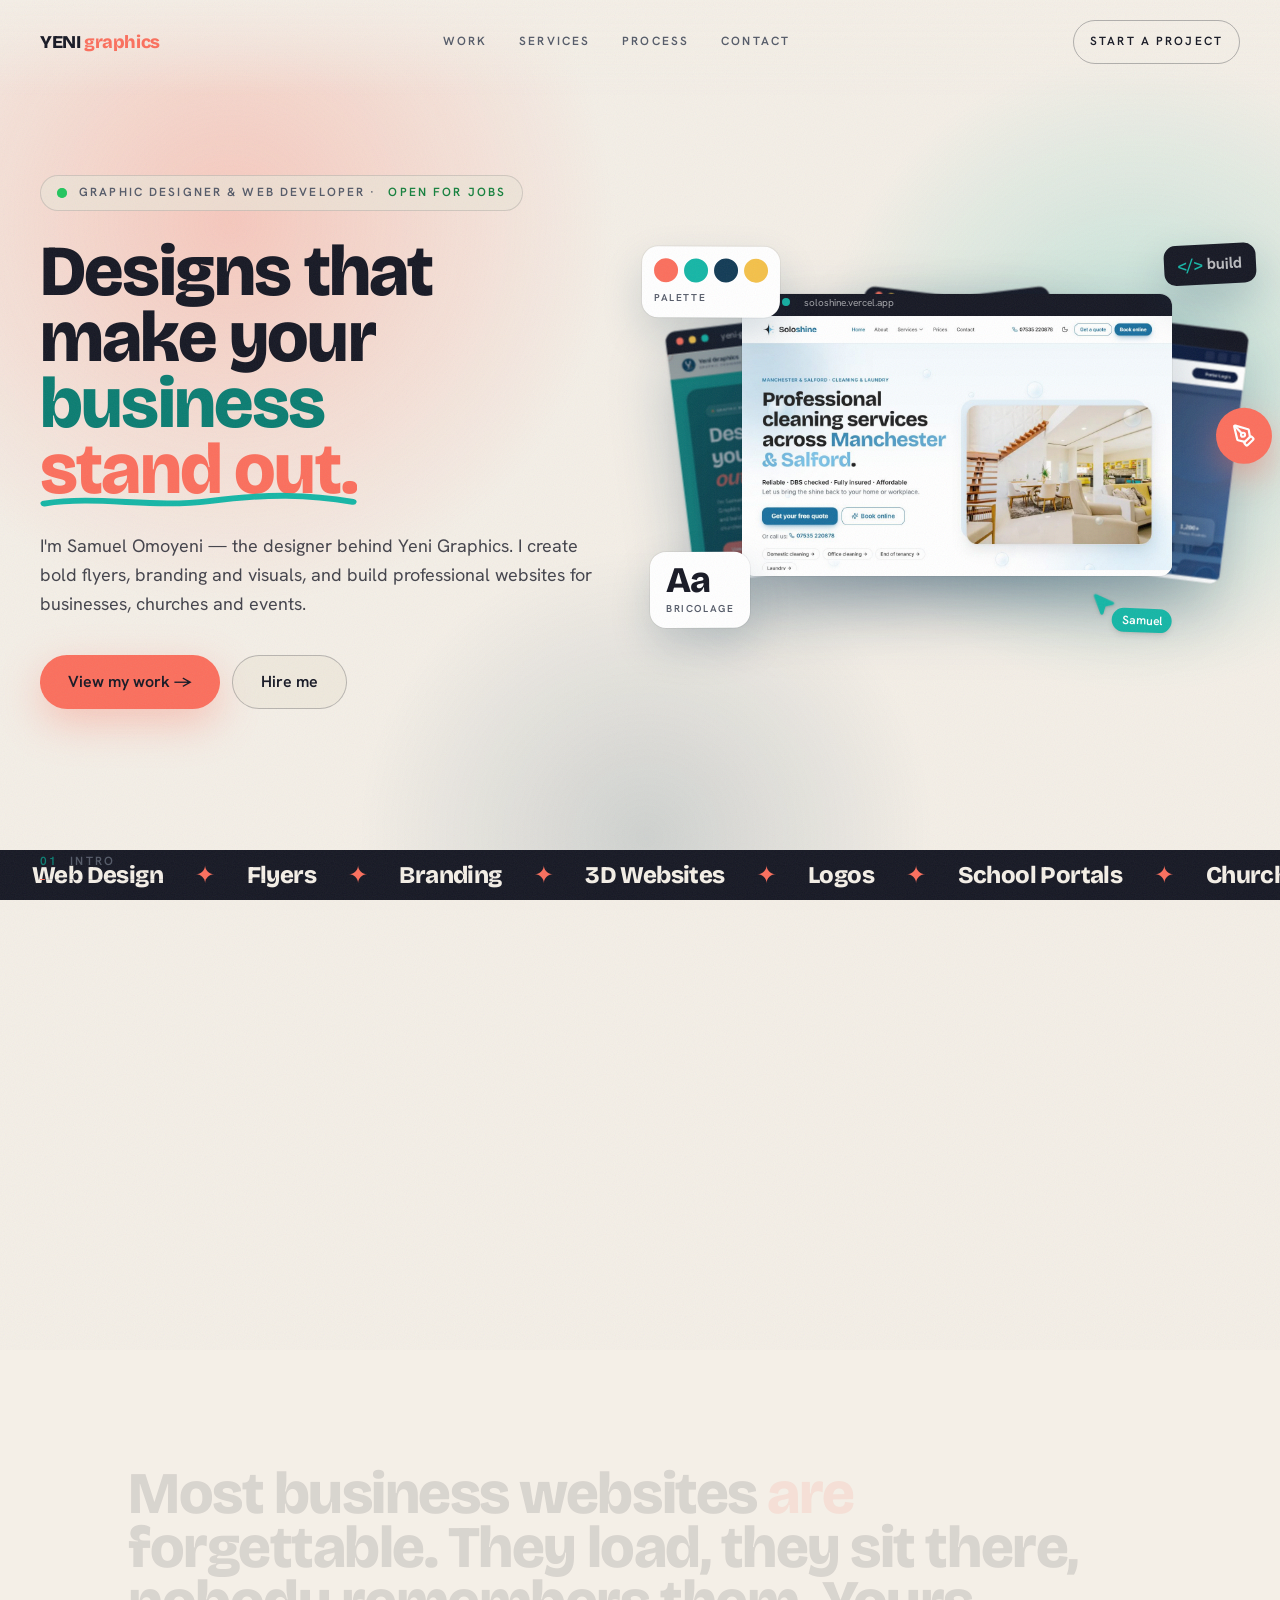
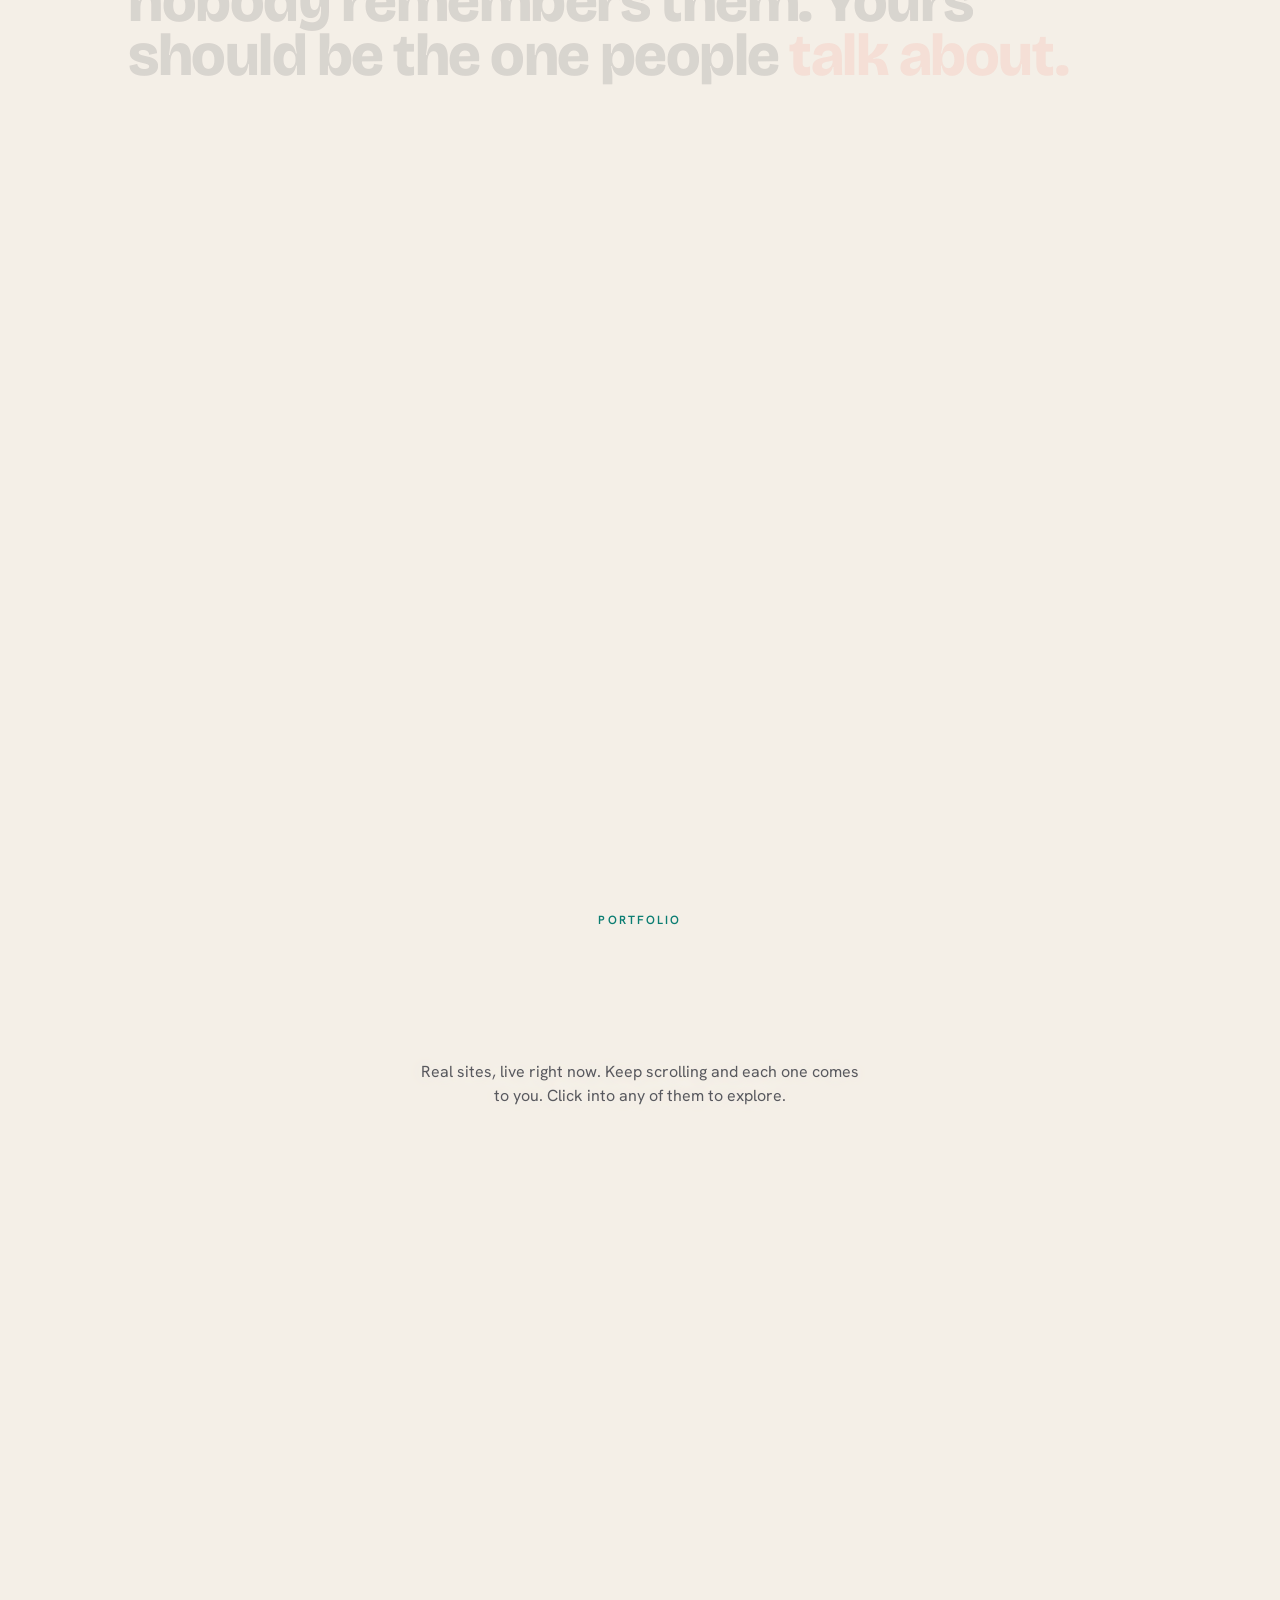
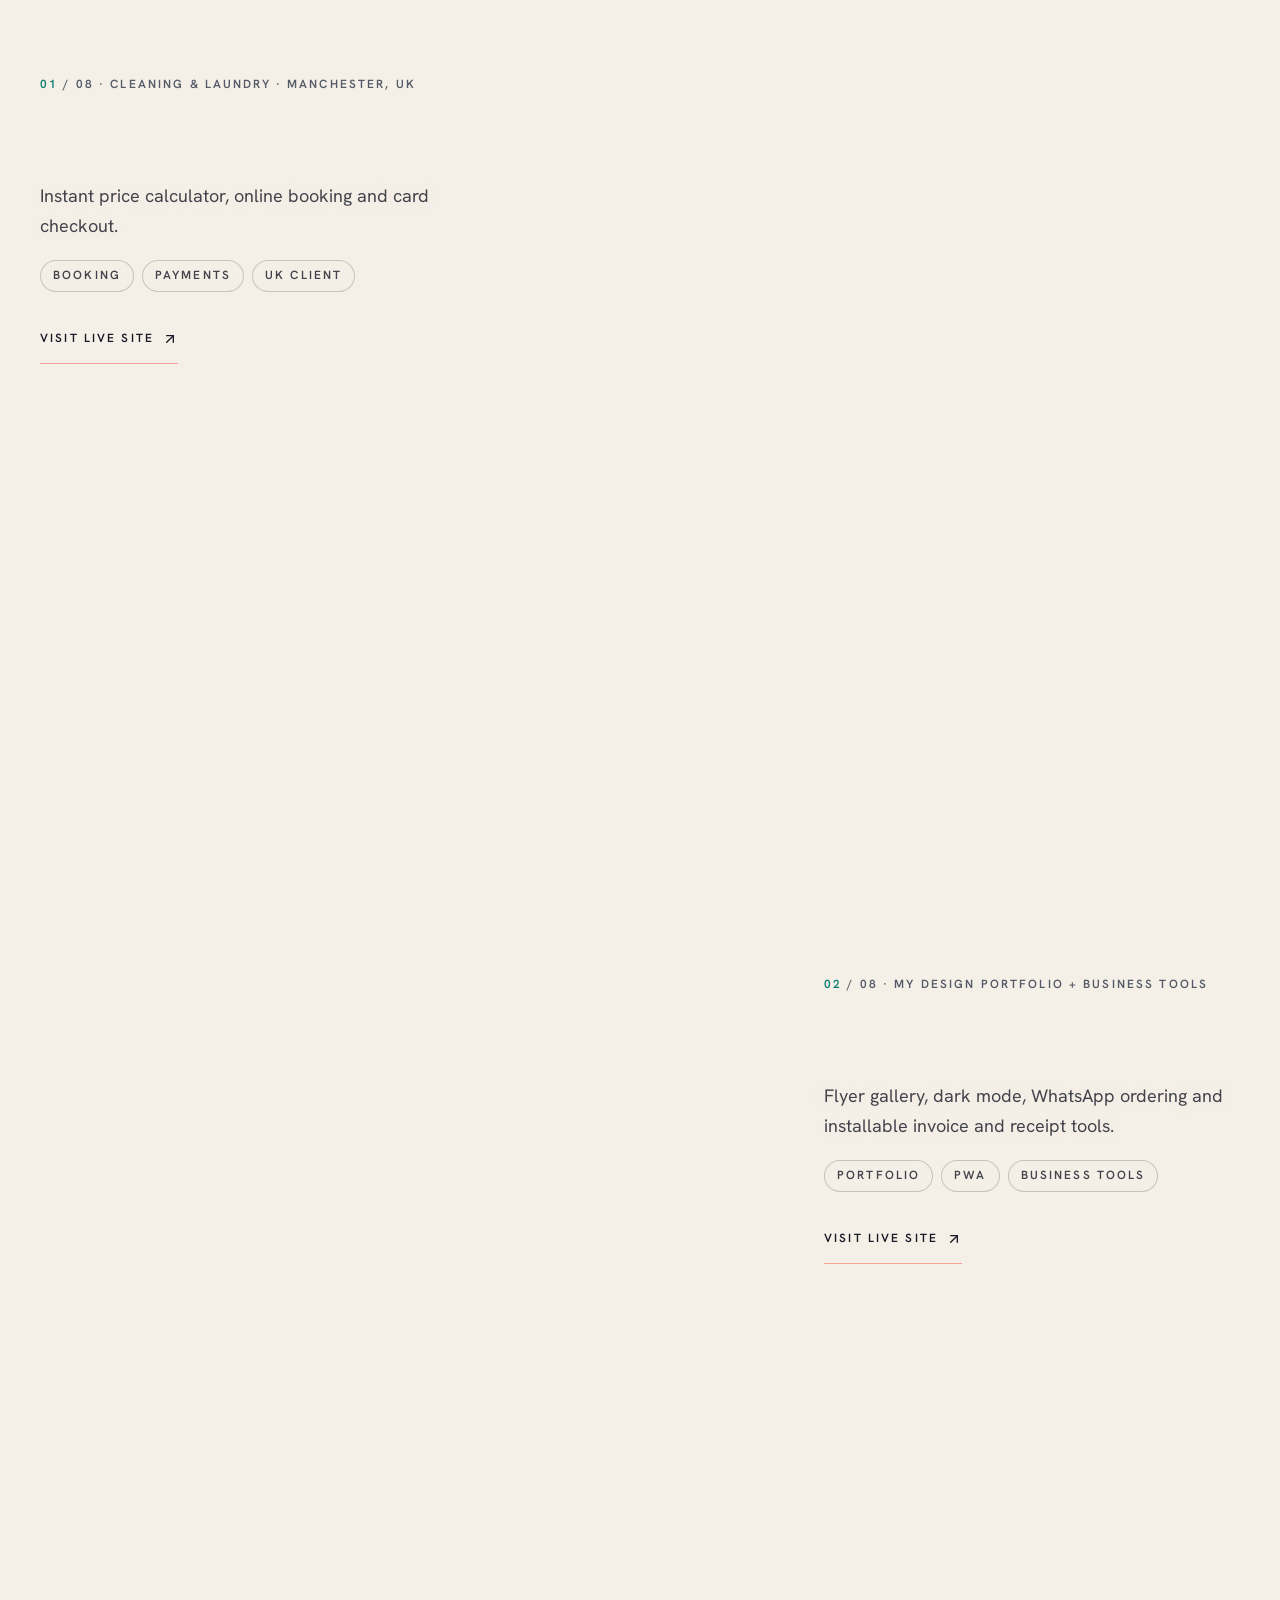
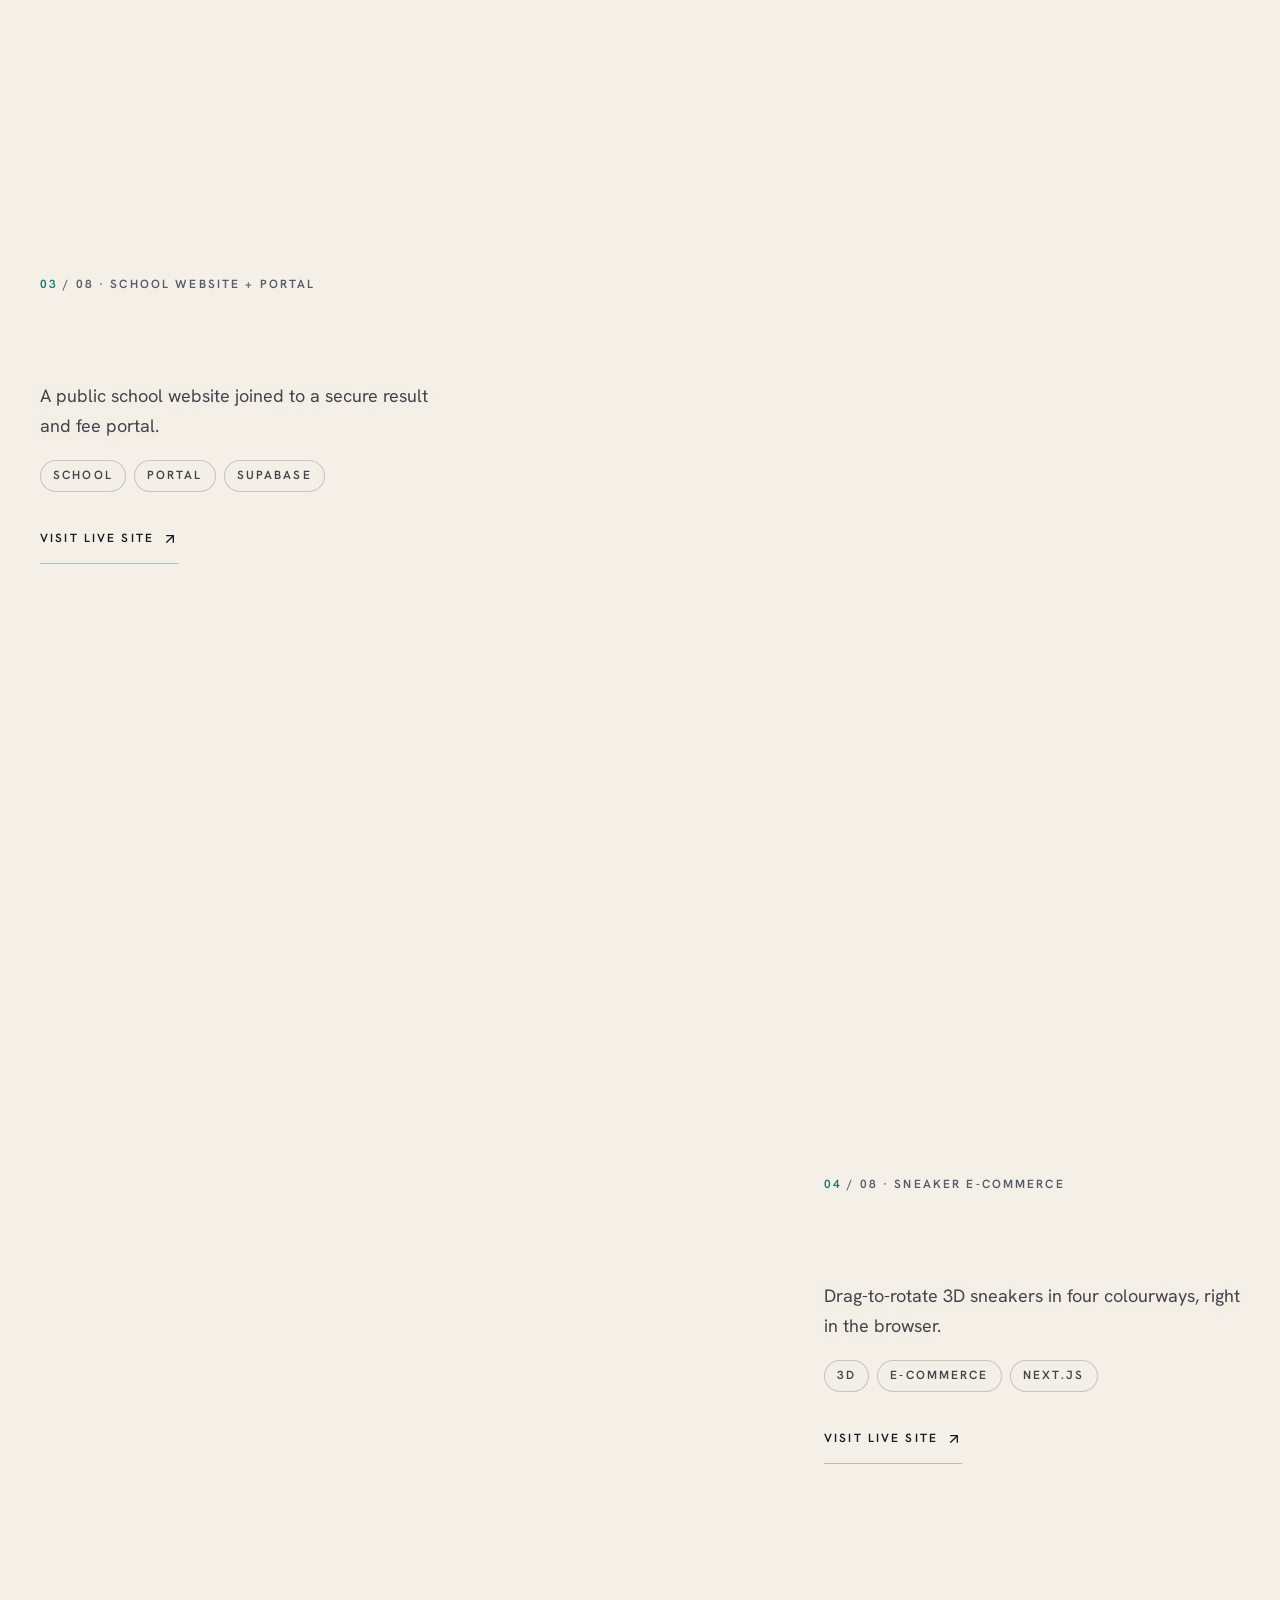
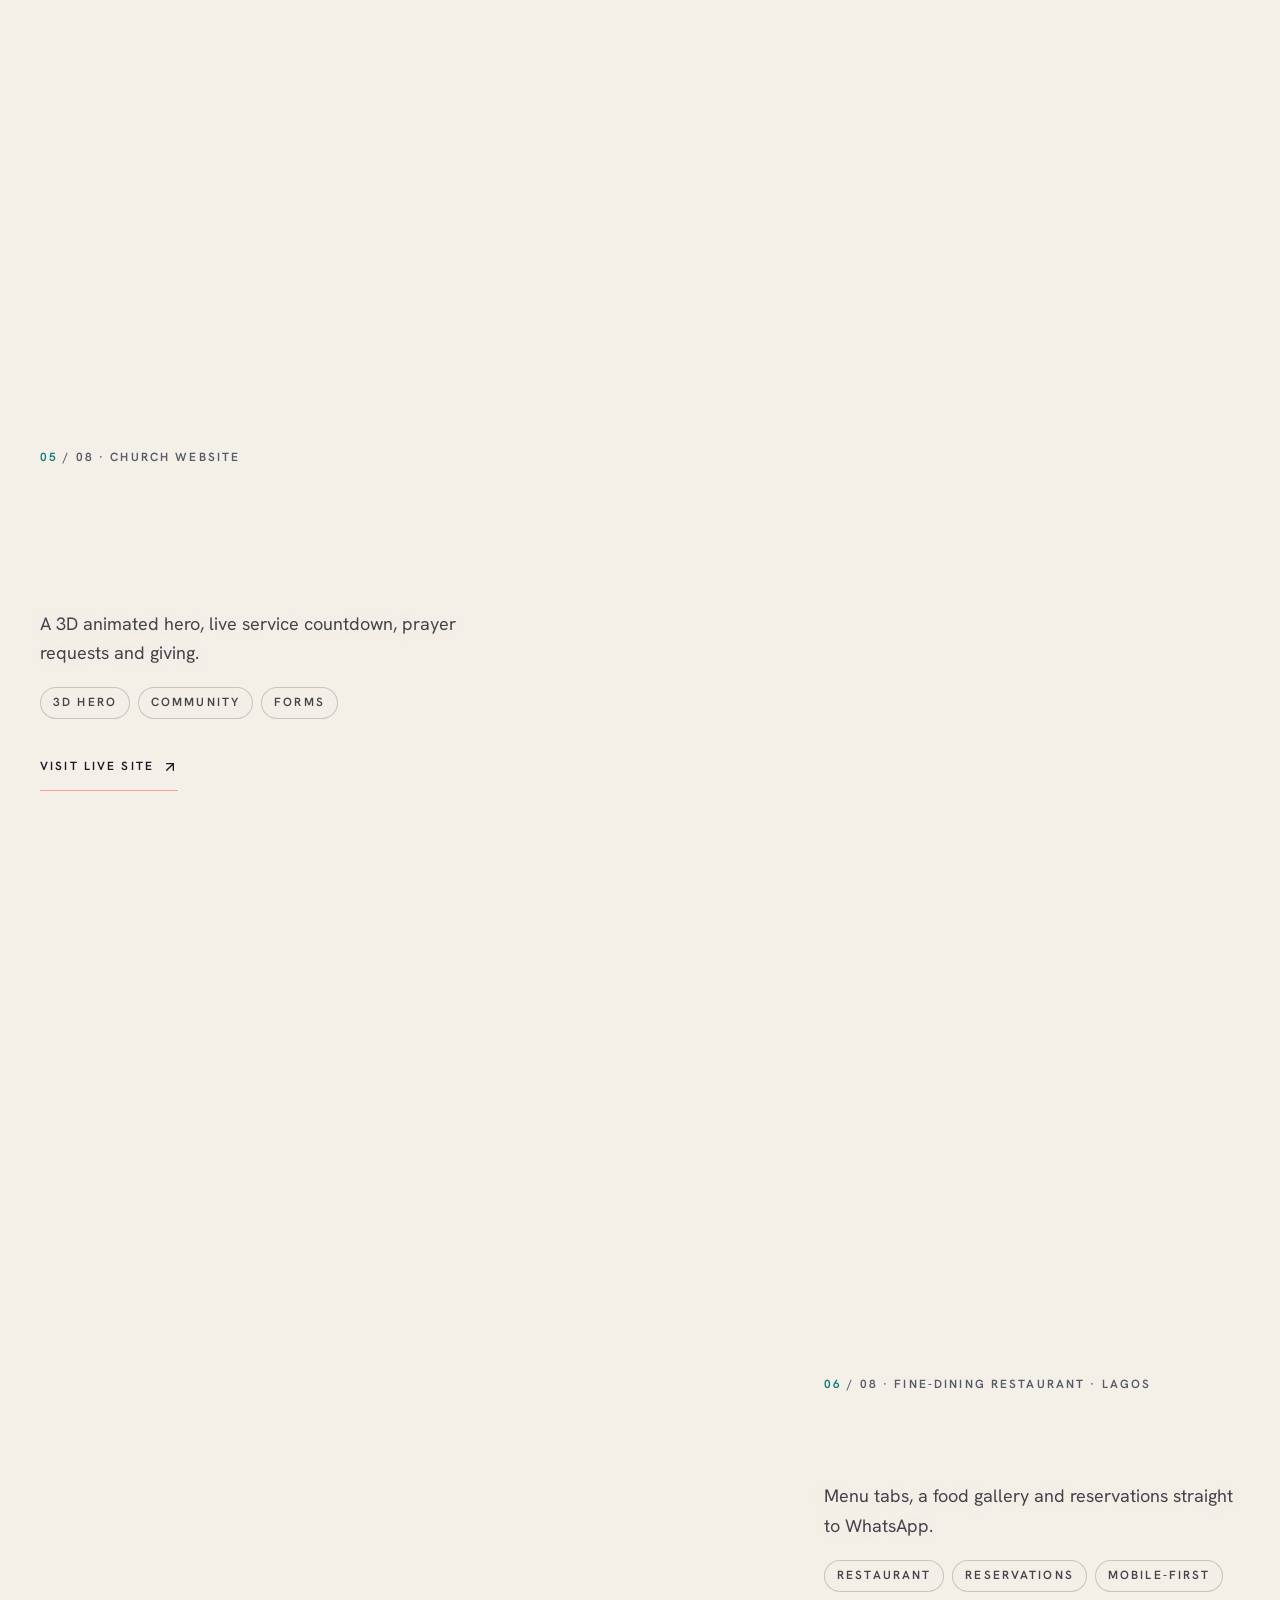
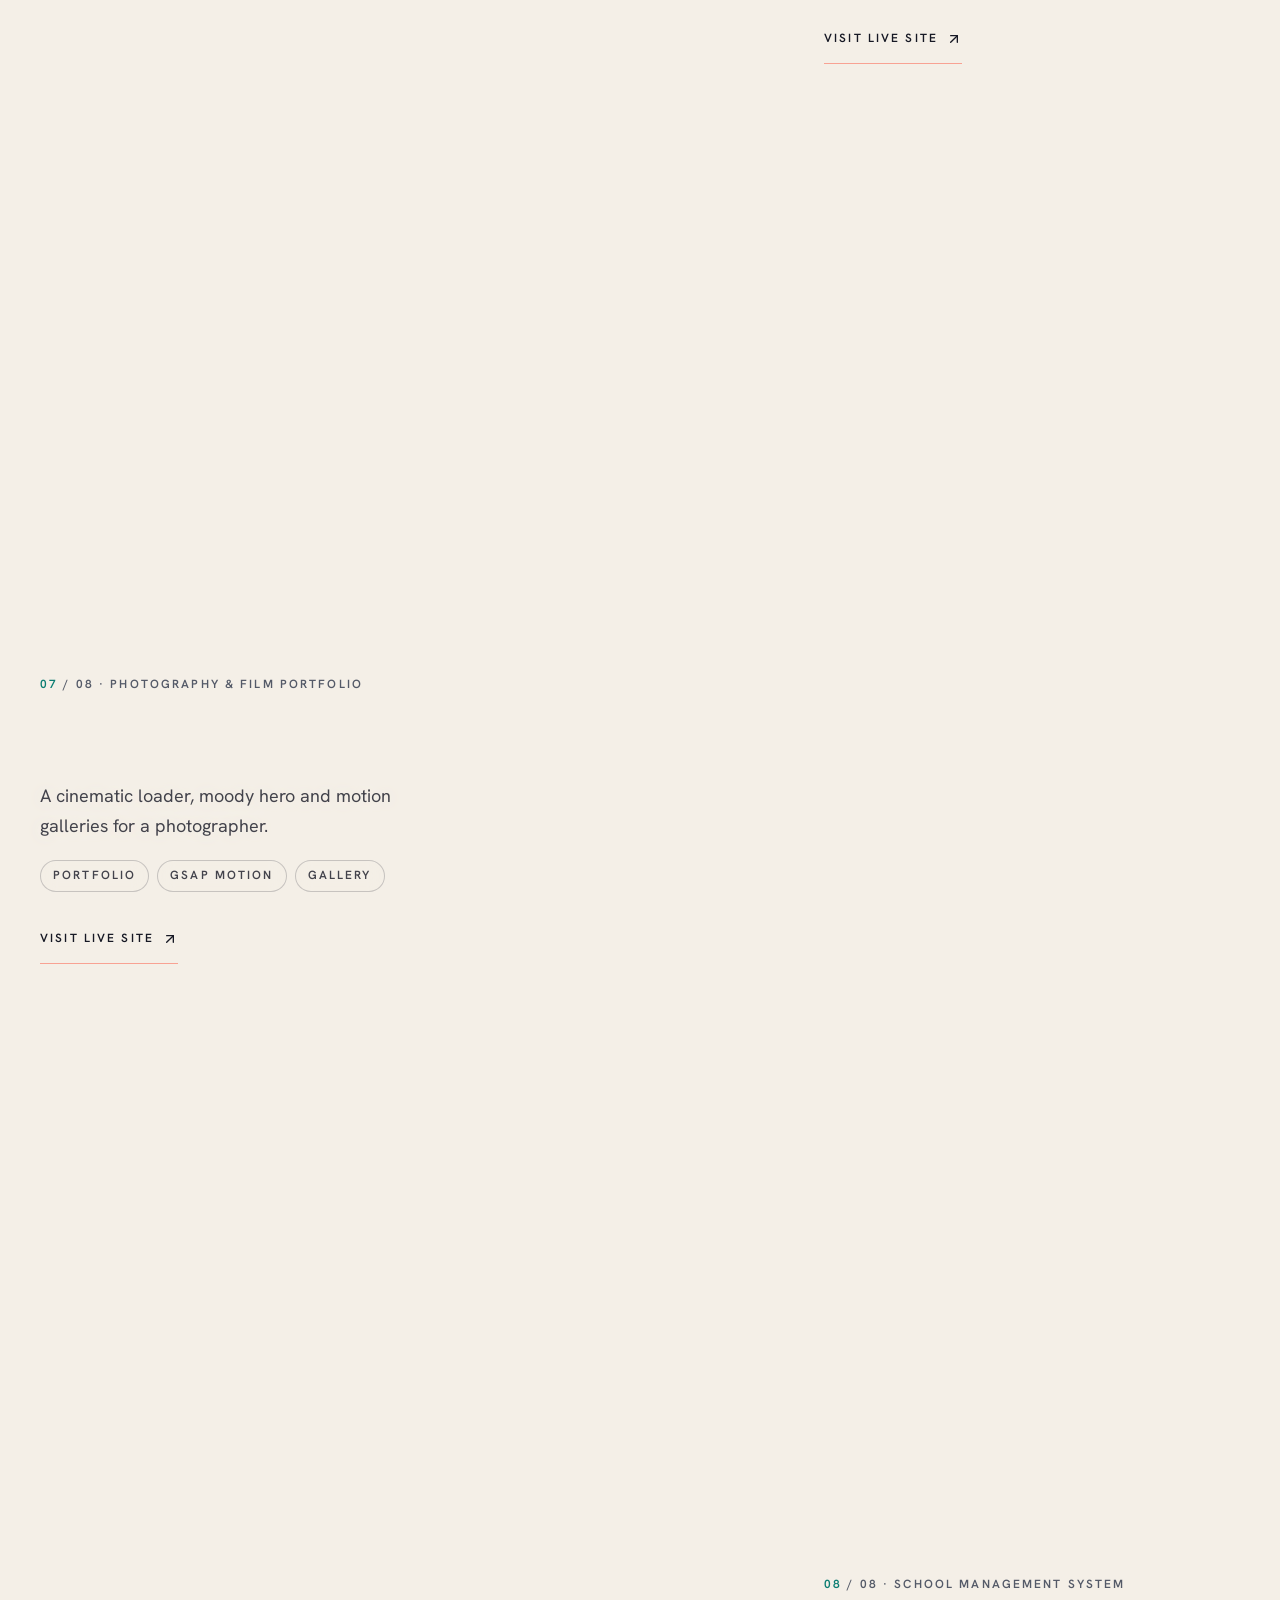
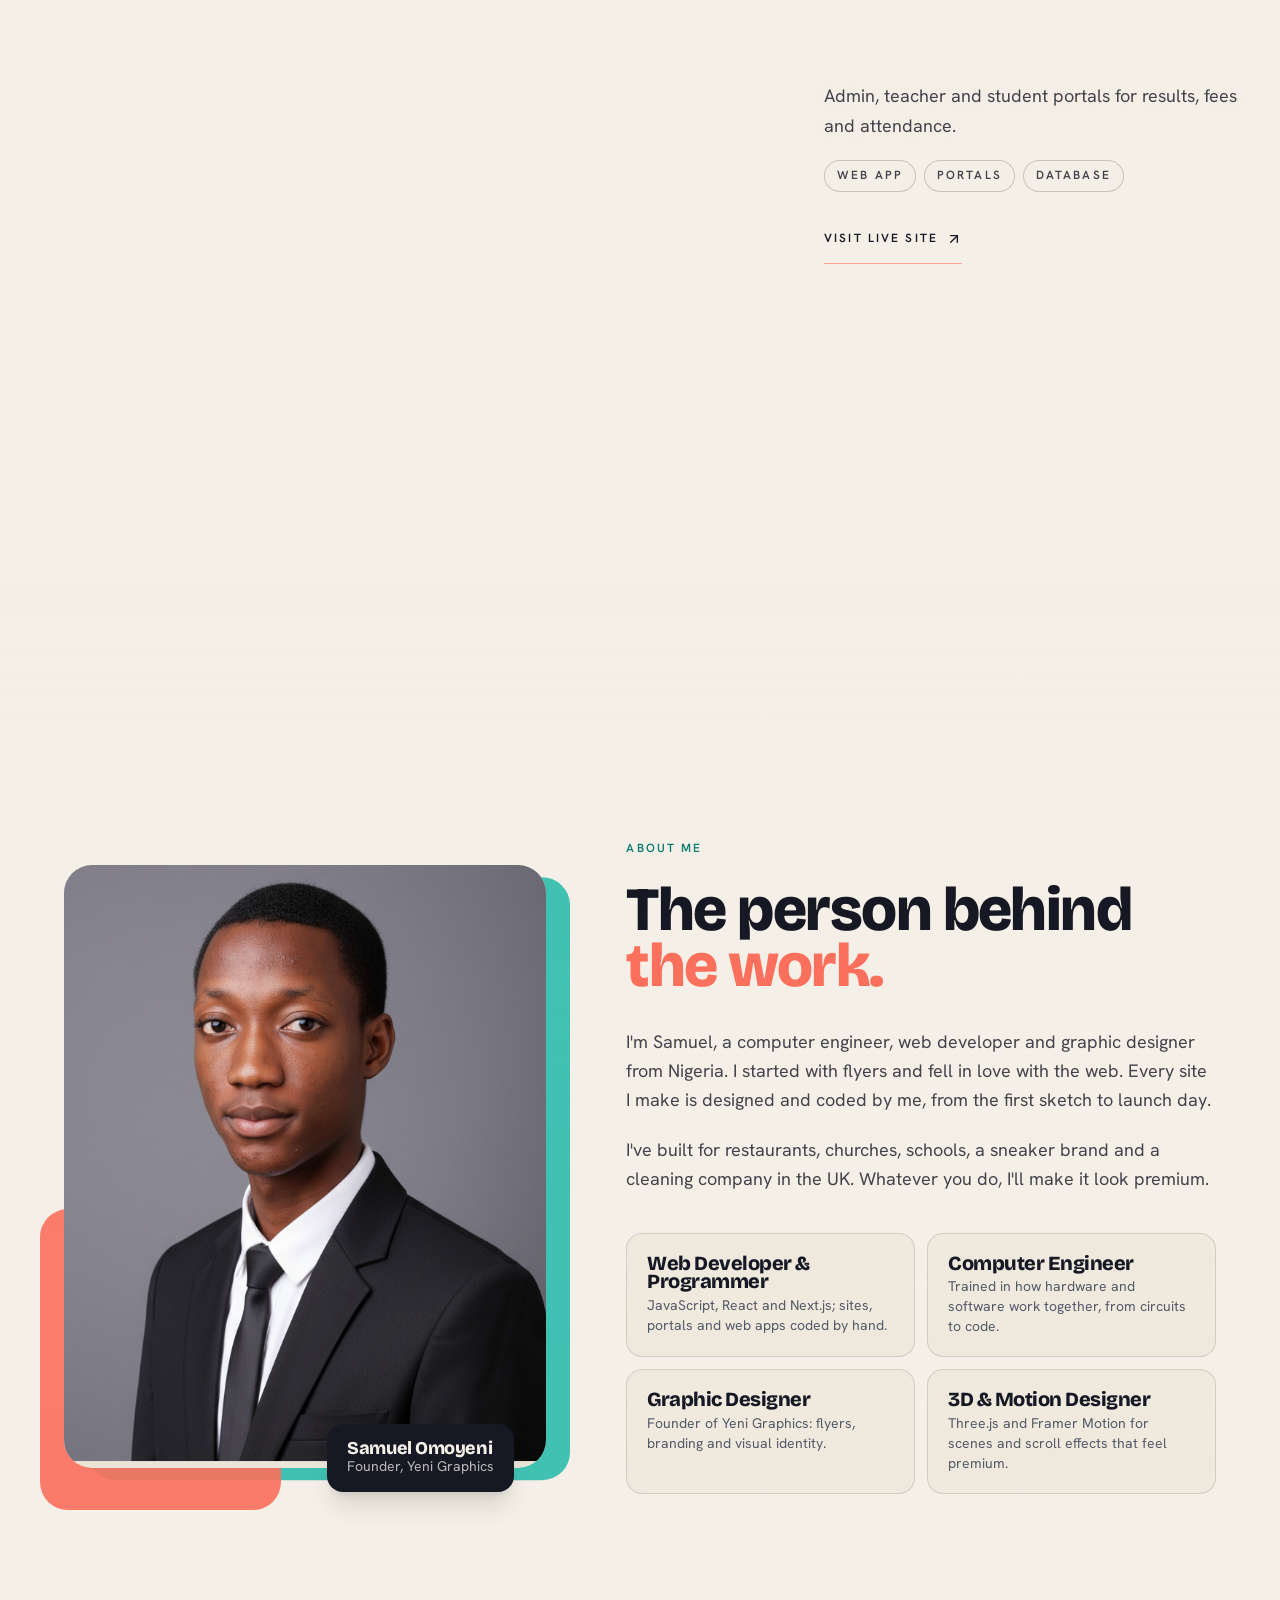
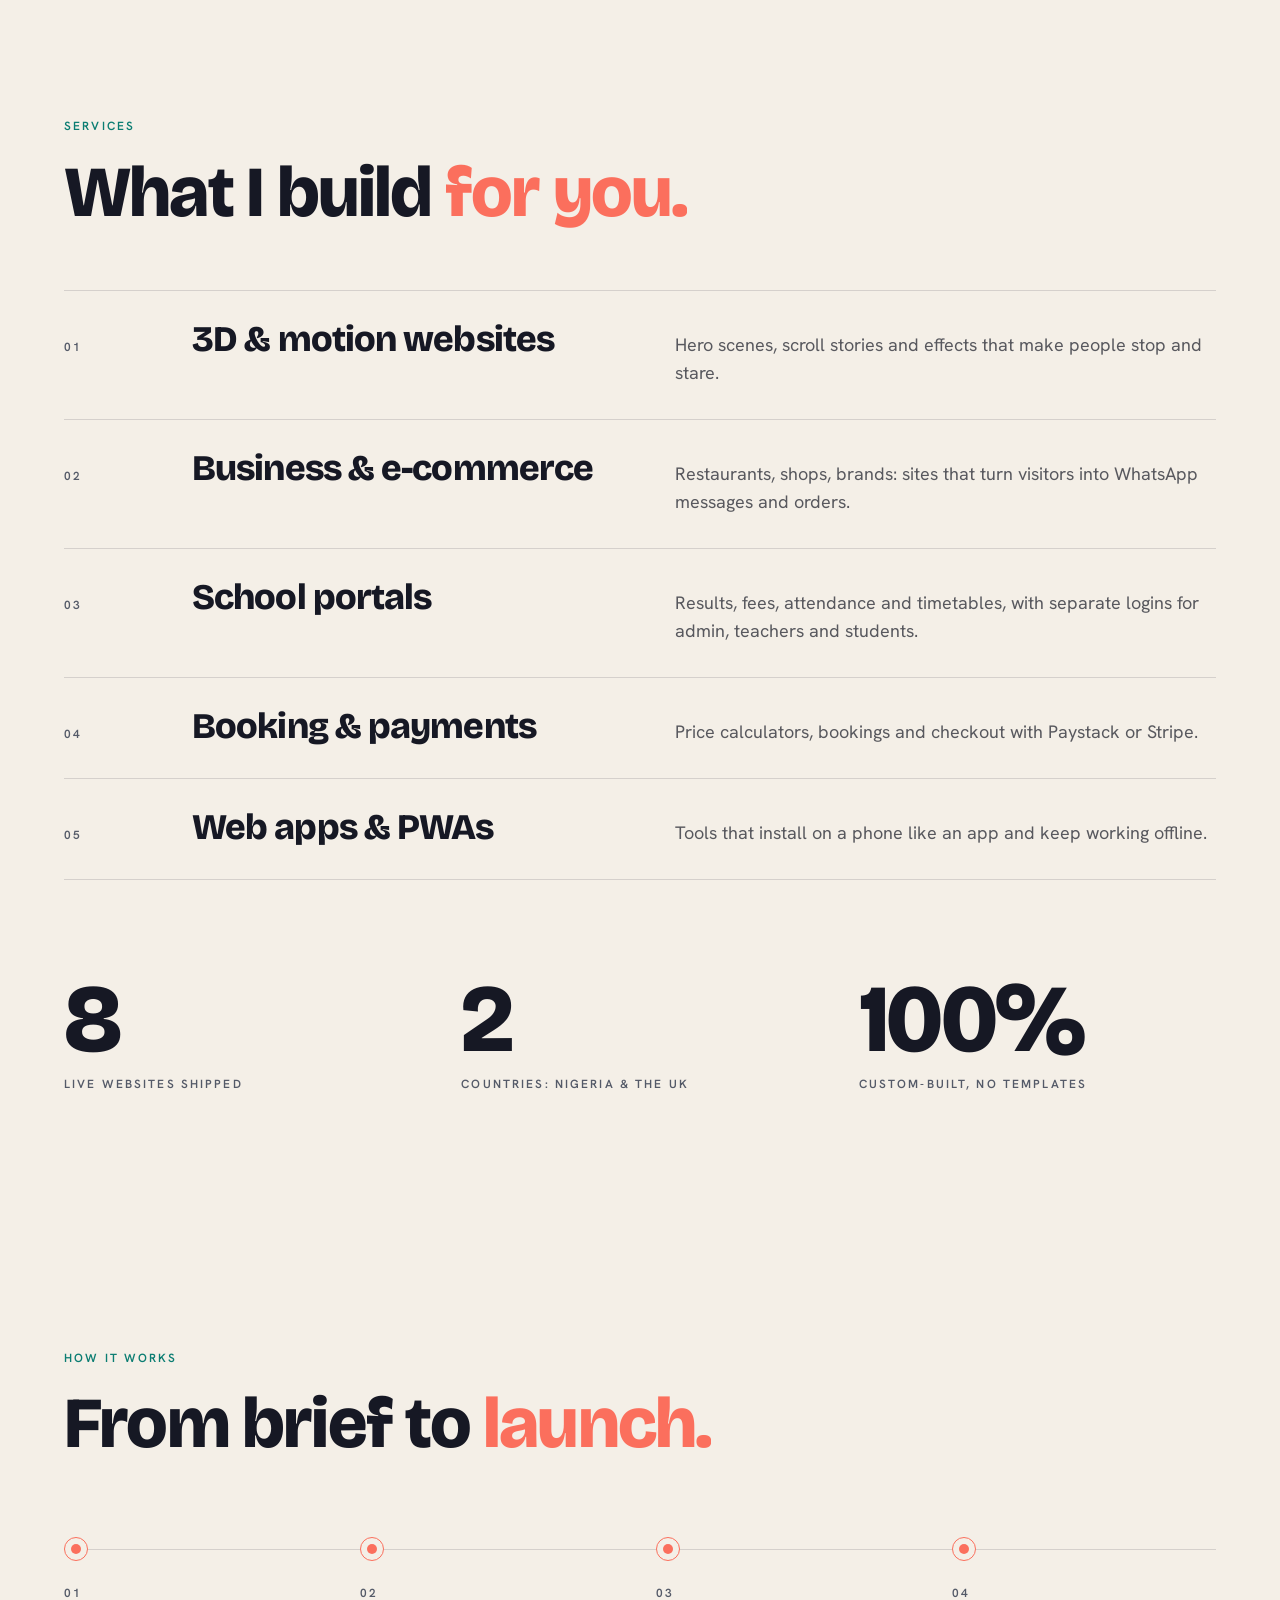
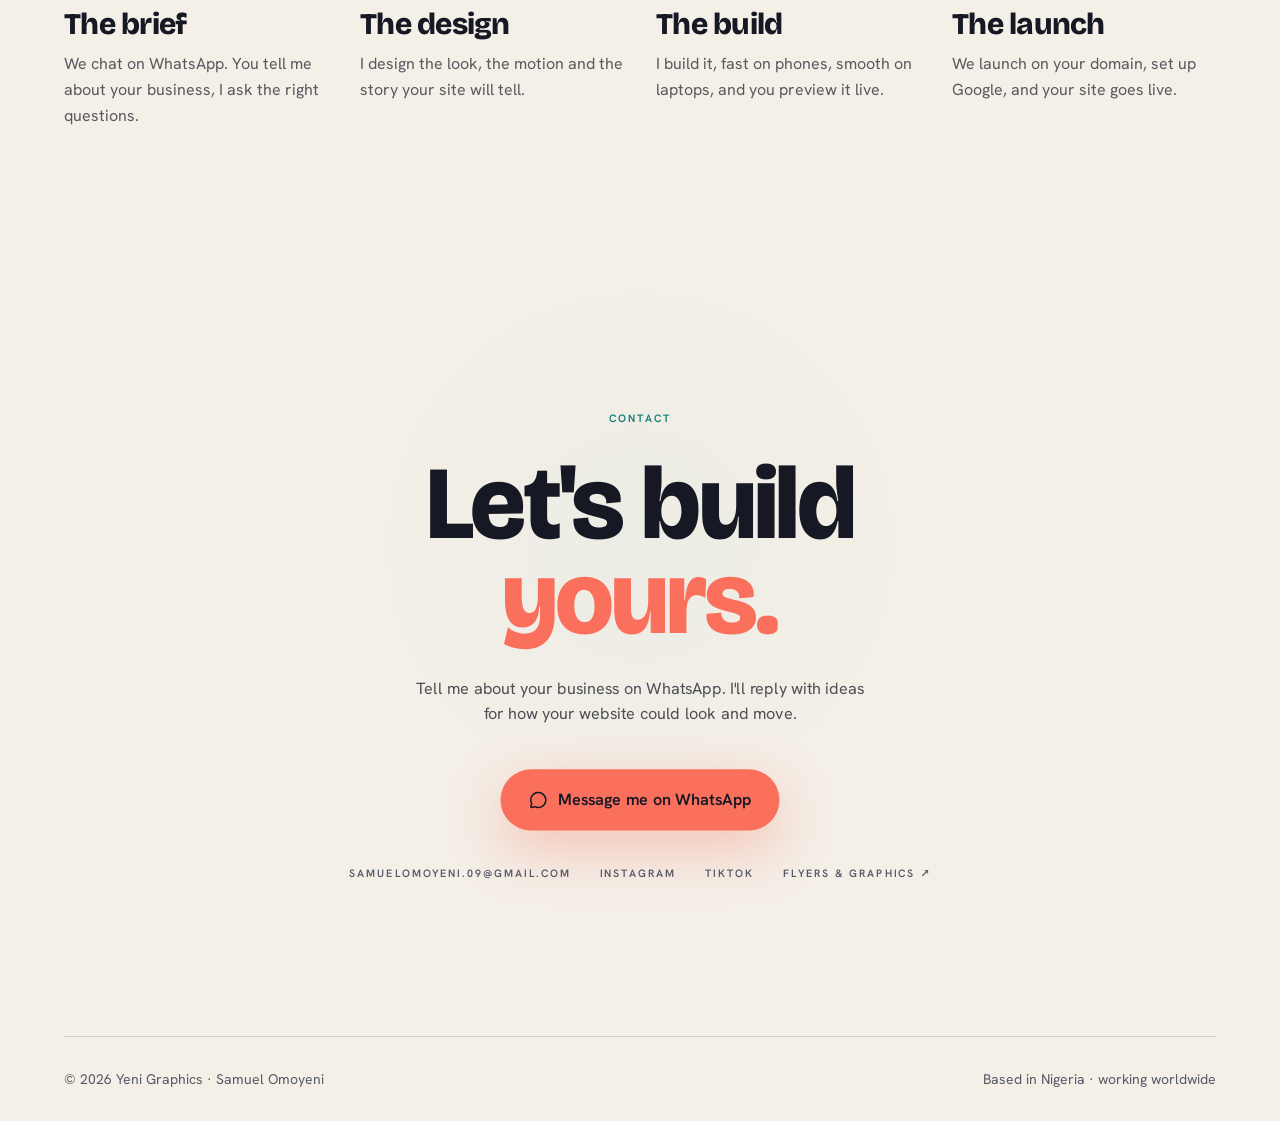
==== commit a5d390a0: "3D portfolio: bigger previews in Desktop-site mode, faster live previews Co-Authored-By: Claude Opus" ====
--- a/web/index.html
+++ b/web/index.html
@@ -1 +1 @@
-<!DOCTYPE html><html lang="en"><head><meta charSet="utf-8"/><meta name="viewport" content="width=device-width, initial-scale=1"/><link rel="preload" as="image" href="/web/work/full/soloshine.jpg" fetchPriority="high"/><link rel="stylesheet" href="/web/_next/static/css/2ce3f96967b29891.css" data-precedence="next"/><link rel="preload" as="script" fetchPriority="low" href="/web/_next/static/chunks/webpack-94f5ab1d1b33e5e5.js"/><script src="/web/_next/static/chunks/fd9d1056-8ef33f5ef9456d1f.js" async=""></script><script src="/web/_next/static/chunks/117-b69529a71a007c58.js" async=""></script><script src="/web/_next/static/chunks/main-app-bb5998430c46e023.js" async=""></script><script src="/web/_next/static/chunks/281-bf22fe8633a5f802.js" async=""></script><script src="/web/_next/static/chunks/app/page-ee035c3d06df2282.js" async=""></script><link rel="preconnect" href="https://fonts.googleapis.com"/><link rel="preconnect" href="https://fonts.gstatic.com" crossorigin=""/><title>Yeni Graphics — 3D &amp; motion websites by Samuel Omoyeni</title><meta name="description" content="Samuel Omoyeni designs and builds premium 3D and motion websites for businesses, schools, churches and brands. Based in Nigeria, working worldwide."/><link rel="stylesheet" href="https://fonts.googleapis.com/css2?family=Bricolage+Grotesque:opsz,wght@12..96,300..800&amp;family=Hanken+Grotesk:wght@300..700&amp;display=swap"/><script src="/web/_next/static/chunks/polyfills-42372ed130431b0a.js" noModule=""></script></head><body class="antialiased"><header class="fixed inset-x-0 top-0 z-50 flex items-center justify-between border-b border-line bg-ink/90 px-5 pb-4 pt-5 backdrop-blur-md md:border-0 md:bg-transparent md:bg-gradient-to-b md:from-ink/90 md:via-ink/50 md:to-transparent md:pb-8 md:backdrop-blur-none md:px-10" style="opacity:0;transform:translateY(-20px)"><a href="#top" class="display text-lg tracking-tight text-paper" aria-label="Yeni Graphics, back to top">YENI<span class="serif-accent ml-1 text-amber">graphics</span></a><nav class="hidden items-center gap-8 md:flex" aria-label="Main"><a href="#work" class="label text-paper-dim transition-colors duration-200 hover:text-paper">Work</a><a href="#services" class="label text-paper-dim transition-colors duration-200 hover:text-paper">Services</a><a href="#process" class="label text-paper-dim transition-colors duration-200 hover:text-paper">Process</a><a href="#contact" class="label text-paper-dim transition-colors duration-200 hover:text-paper">Contact</a></nav><a class="label rounded-full border border-paper/30 px-4 py-3 text-paper transition-colors duration-200 hover:border-amber hover:bg-amber hover:text-paper" href="https://wa.me/2348054965524?text=Hi%20Samuel!%20I&#x27;d%20like%20a%20website%20for%20my%20business." target="_blank" rel="noopener noreferrer" style="transform:none">Start a project</a></header><div class="pointer-events-none fixed bottom-5 left-5 z-50 hidden w-56 md:left-10 md:block" style="opacity:0"><div class="label flex items-baseline gap-3 text-paper-dim"><span class="text-amber">01</span><span style="opacity:0;transform:translateY(8px)">Home</span></div><div class="mt-2 h-px w-full bg-line"><div class="h-px origin-left bg-amber" style="transform:scaleX(0)"></div></div></div><div class="grain" aria-hidden="true"></div><main class="relative z-10"><section id="top" data-scene="01" data-title="Home" class="relative flex min-h-[min(100svh,60rem)] items-center md:min-h-[100svh] overflow-x-clip bg-ink px-5 pb-28 pt-28 md:px-10 md:pb-32"><div aria-hidden="true" class="pointer-events-none absolute inset-0 overflow-hidden"><div class="hero-blob left-[-12%] top-[-18%] h-[60vw] w-[60vw]"></div><div class="hero-blob hero-blob--b right-[-14%] top-[6%] h-[50vw] w-[50vw]"></div><div class="hero-blob hero-blob--c bottom-[-25%] left-[28%] h-[45vw] w-[45vw]"></div></div><div class="relative mx-auto grid w-full max-w-7xl items-center gap-14 lg:grid-cols-[1.05fr_1fr] lg:gap-10"><div><div class="" style="opacity:0;transform:translateY(16px)"><p class="label inline-flex items-center gap-2.5 whitespace-nowrap rounded-full border border-line bg-ink-2/70 px-4 py-2 !tracking-[0.12em] text-paper-dim sm:gap-3 sm:!tracking-[0.18em]"><span class="relative flex h-2.5 w-2.5 shrink-0"><span class="absolute inline-flex h-full w-full animate-ping rounded-full bg-[#22c55e] opacity-60"></span><span class="relative inline-flex h-2.5 w-2.5 rounded-full bg-[#22c55e]"></span></span><span class="hidden sm:inline">Graphic Designer &amp; Web Developer ·</span><span class="sm:hidden">Web Designer ·</span><span class="whitespace-nowrap text-[#15803d]">Open for jobs</span></p></div><h1 class="display mt-7 text-[12vw] text-paper sm:text-[9vw] lg:text-[5.6vw]"><span class="" aria-label="Designs that make your"><span aria-hidden="true" class="inline-block overflow-hidden pb-[0.12em] -mb-[0.12em] align-bottom"><span class="inline-block" style="transform:translateY(110%)">Designs<!-- --> </span></span><span aria-hidden="true" class="inline-block overflow-hidden pb-[0.12em] -mb-[0.12em] align-bottom"><span class="inline-block" style="transform:translateY(110%)">that<!-- --> </span></span><span aria-hidden="true" class="inline-block overflow-hidden pb-[0.12em] -mb-[0.12em] align-bottom"><span class="inline-block" style="transform:translateY(110%)">make<!-- --> </span></span><span aria-hidden="true" class="inline-block overflow-hidden pb-[0.12em] -mb-[0.12em] align-bottom"><span class="inline-block" style="transform:translateY(110%)">your</span></span></span> <span class="inline-block overflow-hidden pb-[0.12em] -mb-[0.12em] align-bottom text-[color:var(--teal-deep)]" style="opacity:0;transform:translateY(60%)"><span class="inline-block" style="transform:none">brand</span></span> <span class="serif-accent relative inline-block text-amber"><span class="" aria-label="stand out."><span aria-hidden="true" class="inline-block overflow-hidden pb-[0.12em] -mb-[0.12em] align-bottom"><span class="inline-block" style="transform:translateY(110%)">stand<!-- --> </span></span><span aria-hidden="true" class="inline-block overflow-hidden pb-[0.12em] -mb-[0.12em] align-bottom"><span class="inline-block" style="transform:translateY(110%)">out.</span></span></span><svg aria-hidden="true" viewBox="0 0 300 24" preserveAspectRatio="none" class="pointer-events-none absolute -bottom-[0.12em] left-0 h-[0.28em] w-full overflow-visible"><path d="M4 15 C 55 5, 105 21, 160 12 S 255 4, 296 13" fill="none" stroke="var(--teal)" stroke-width="7" stroke-linecap="round" pathLength="1" stroke-dashoffset="0px" stroke-dasharray="0px 1px"></path></svg></span></h1><div class="" style="opacity:0;transform:translateY(40px)"><p class="mt-7 max-w-xl text-lg leading-relaxed text-paper/80">I&#x27;m Samuel Omoyeni — the designer behind Yeni Graphics. I create bold flyers, branding and visuals, and build professional websites for businesses, churches and events.</p></div><div class="mt-9 flex flex-wrap gap-3" style="opacity:0;transform:translateY(40px)"><a class="inline-flex min-h-12 items-center rounded-full bg-amber px-7 py-3.5 font-semibold text-paper shadow-[0_14px_40px_rgba(251,111,93,0.35)]" href="#work" style="transform:none">View my work →</a><a href="#contact" class="inline-flex min-h-12 items-center rounded-full border border-paper/25 bg-ink-2/60 px-7 py-3.5 font-semibold text-paper transition-colors hover:border-teal hover:text-teal">Hire me</a></div></div><div class="relative mx-auto aspect-[16/11] w-full max-w-xl [perspective:1400px]" style="opacity:1"><div class="absolute inset-0 [transform-style:preserve-3d]" style="transform:none"><a href="https://yeni-graphics.vercel.app" target="_blank" rel="noopener noreferrer" aria-label="Visit Yeni Graphics" class="absolute left-[12%] top-[12%] block w-[76%] overflow-hidden rounded-xl bg-white shadow-[0_30px_70px_rgba(18,59,86,0.28)] ring-1 ring-black/5 scale-[0.9]" style="z-index:1;opacity:0;transform:translateX(-22%) translateY(60px) rotate(-7deg) rotateX(18deg)"><div><div class="flex h-7 items-center gap-1.5 bg-[#161824] px-3"><i class="h-2 w-2 rounded-full bg-amber"></i><i class="h-2 w-2 rounded-full bg-[#f4c14a]"></i><i class="h-2 w-2 rounded-full bg-teal"></i><span class="ml-2 truncate text-[10px] text-white/60">yeni-graphics.vercel.app</span></div><div class="relative aspect-[1280/756] bg-ink-2"><img alt="Yeni Graphics website" loading="lazy" decoding="async" data-nimg="fill" class="object-cover object-top" style="position:absolute;height:100%;width:100%;left:0;top:0;right:0;bottom:0;color:transparent" src="/web/work/yenigraphics.jpg"/></div></div></a><a href="https://soloshine.vercel.app" target="_blank" rel="noopener noreferrer" aria-label="Visit Soloshine" class="absolute left-[12%] top-[12%] block w-[76%] overflow-hidden rounded-xl bg-white shadow-[0_30px_70px_rgba(18,59,86,0.28)] ring-1 ring-black/5 " style="z-index:3;opacity:0;transform:translateY(60px) rotateX(18deg)"><div><div class="flex h-7 items-center gap-1.5 bg-[#161824] px-3"><i class="h-2 w-2 rounded-full bg-amber"></i><i class="h-2 w-2 rounded-full bg-[#f4c14a]"></i><i class="h-2 w-2 rounded-full bg-teal"></i><span class="ml-2 truncate text-[10px] text-white/60">soloshine.vercel.app</span></div><div class="relative aspect-[1280/756] bg-ink-2"><img alt="Soloshine website" fetchPriority="high" decoding="async" data-nimg="fill" class="object-cover object-top" style="position:absolute;height:100%;width:100%;left:0;top:0;right:0;bottom:0;color:transparent" src="/web/work/full/soloshine.jpg"/></div></div></a><a href="https://great-scholar-school.netlify.app" target="_blank" rel="noopener noreferrer" aria-label="Visit Great Scholar" class="absolute left-[12%] top-[12%] block w-[76%] overflow-hidden rounded-xl bg-white shadow-[0_30px_70px_rgba(18,59,86,0.28)] ring-1 ring-black/5 scale-[0.9]" style="z-index:1;opacity:0;transform:translateX(22%) translateY(60px) rotate(7deg) rotateX(18deg)"><div><div class="flex h-7 items-center gap-1.5 bg-[#161824] px-3"><i class="h-2 w-2 rounded-full bg-amber"></i><i class="h-2 w-2 rounded-full bg-[#f4c14a]"></i><i class="h-2 w-2 rounded-full bg-teal"></i><span class="ml-2 truncate text-[10px] text-white/60">great-scholar-school.netlify.app</span></div><div class="relative aspect-[1280/756] bg-ink-2"><img alt="Great Scholar website" loading="lazy" decoding="async" data-nimg="fill" class="object-cover object-top" style="position:absolute;height:100%;width:100%;left:0;top:0;right:0;bottom:0;color:transparent" src="/web/work/greatscholar.jpg"/></div></div></a></div><div class="absolute z-10 -top-10 left-0 sm:-left-8 sm:top-0" style="transform:none"><div style="opacity:0;transform:scale(0.5)"><div><div class="origin-top scale-75 sm:scale-100"><div class="rounded-2xl bg-white p-3 shadow-[0_18px_40px_rgba(18,59,86,0.18)] ring-1 ring-black/5"><div class="flex gap-1.5"><i class="h-5 w-5 rounded-full sm:h-6 sm:w-6 bg-amber"></i><i class="h-5 w-5 rounded-full sm:h-6 sm:w-6 bg-teal"></i><i class="h-5 w-5 rounded-full sm:h-6 sm:w-6 bg-[#123b56]"></i><i class="h-5 w-5 rounded-full sm:h-6 sm:w-6 bg-[#f4c14a]"></i></div><p class="mt-2 text-[10px] font-semibold uppercase tracking-[0.16em] text-paper-dim">Palette</p></div></div></div></div></div><div class="absolute z-10 -top-6 right-0 sm:-right-4 sm:top-1" style="transform:none"><div style="opacity:0;transform:scale(0.5)"><div><div class="origin-top scale-75 sm:scale-100"><div class="rounded-xl bg-[#161824] px-3.5 py-2 font-mono text-sm font-bold text-teal shadow-[0_18px_40px_rgba(18,59,86,0.25)] sm:text-base">&lt;/&gt; <span class="text-white/70">build</span></div></div></div></div></div><div class="absolute z-10 bottom-2 left-0 hidden sm:block sm:-left-6" style="transform:none"><div style="opacity:0;transform:scale(0.5)"><div><div class="origin-top scale-75 sm:scale-100"><div class="rounded-2xl bg-white px-4 py-3 shadow-[0_18px_40px_rgba(18,59,86,0.18)] ring-1 ring-black/5"><p class="display text-4xl leading-none text-paper">Aa</p><p class="mt-1 text-[10px] font-semibold uppercase tracking-[0.16em] text-paper-dim">Bricolage</p></div></div></div></div></div><div class="absolute z-10 -right-3 top-[42%] hidden sm:block sm:-right-8" style="transform:none"><div style="opacity:0;transform:scale(0.5)"><div><div class="origin-top scale-75 sm:scale-100"><div class="grid h-14 w-14 place-items-center rounded-full bg-amber text-white shadow-[0_14px_34px_rgba(251,111,93,0.45)]"><svg xmlns="http://www.w3.org/2000/svg" width="24" height="24" viewBox="0 0 24 24" fill="none" stroke="currentColor" stroke-width="2.2" stroke-linecap="round" stroke-linejoin="round" class="lucide lucide-pen-tool" aria-hidden="true"><path d="M15.707 21.293a1 1 0 0 1-1.414 0l-1.586-1.586a1 1 0 0 1 0-1.414l5.586-5.586a1 1 0 0 1 1.414 0l1.586 1.586a1 1 0 0 1 0 1.414z"></path><path d="m18 13-1.375-6.874a1 1 0 0 0-.746-.776L3.235 2.028a1 1 0 0 0-1.207 1.207L5.35 15.879a1 1 0 0 0 .776.746L13 18"></path><path d="m2.3 2.3 7.286 7.286"></path><circle cx="11" cy="11" r="2"></circle></svg></div></div></div></div></div><div class="absolute z-10 bottom-0 right-[12%] hidden sm:block" style="transform:none"><div style="opacity:0;transform:scale(0.5)"><div><div class="origin-top scale-75 sm:scale-100"><div class="flex items-start"><svg xmlns="http://www.w3.org/2000/svg" width="26" height="26" viewBox="0 0 24 24" fill="none" stroke="currentColor" stroke-width="2" stroke-linecap="round" stroke-linejoin="round" class="lucide lucide-mouse-pointer2 lucide-mouse-pointer-2 fill-teal text-teal drop-shadow" aria-hidden="true"><path d="M4.037 4.688a.495.495 0 0 1 .651-.651l16 6.5a.5.5 0 0 1-.063.947l-6.124 1.58a2 2 0 0 0-1.438 1.435l-1.579 6.126a.5.5 0 0 1-.947.063z"></path></svg><span class="mt-4 -ml-1 rounded-full bg-teal px-2.5 py-1 text-xs font-semibold text-white shadow-md">Samuel</span></div></div></div></div></div></div></div><div aria-hidden="true" class="absolute inset-x-0 bottom-0 overflow-hidden bg-[#161824] py-3.5 text-[#f4efe7]"><div class="marquee-track flex w-max"><div class="flex shrink-0 items-center"><span class="display flex items-center whitespace-nowrap text-lg md:text-2xl"><span class="px-6 md:px-8">Web Design</span><span class="text-amber">✦</span></span><span class="display flex items-center whitespace-nowrap text-lg md:text-2xl"><span class="px-6 md:px-8">Flyers</span><span class="text-amber">✦</span></span><span class="display flex items-center whitespace-nowrap text-lg md:text-2xl"><span class="px-6 md:px-8">Branding</span><span class="text-amber">✦</span></span><span class="display flex items-center whitespace-nowrap text-lg md:text-2xl"><span class="px-6 md:px-8">3D Websites</span><span class="text-amber">✦</span></span><span class="display flex items-center whitespace-nowrap text-lg md:text-2xl"><span class="px-6 md:px-8">Logos</span><span class="text-amber">✦</span></span><span class="display flex items-center whitespace-nowrap text-lg md:text-2xl"><span class="px-6 md:px-8">School Portals</span><span class="text-amber">✦</span></span><span class="display flex items-center whitespace-nowrap text-lg md:text-2xl"><span class="px-6 md:px-8">Church &amp; Event Media</span><span class="text-amber">✦</span></span></div><div class="flex shrink-0 items-center"><span class="display flex items-center whitespace-nowrap text-lg md:text-2xl"><span class="px-6 md:px-8">Web Design</span><span class="text-amber">✦</span></span><span class="display flex items-center whitespace-nowrap text-lg md:text-2xl"><span class="px-6 md:px-8">Flyers</span><span class="text-amber">✦</span></span><span class="display flex items-center whitespace-nowrap text-lg md:text-2xl"><span class="px-6 md:px-8">Branding</span><span class="text-amber">✦</span></span><span class="display flex items-center whitespace-nowrap text-lg md:text-2xl"><span class="px-6 md:px-8">3D Websites</span><span class="text-amber">✦</span></span><span class="display flex items-center whitespace-nowrap text-lg md:text-2xl"><span class="px-6 md:px-8">Logos</span><span class="text-amber">✦</span></span><span class="display flex items-center whitespace-nowrap text-lg md:text-2xl"><span class="px-6 md:px-8">School Portals</span><span class="text-amber">✦</span></span><span class="display flex items-center whitespace-nowrap text-lg md:text-2xl"><span class="px-6 md:px-8">Church &amp; Event Media</span><span class="text-amber">✦</span></span></div></div></div></section><section data-scene="02" data-title="Intro" class="relative flex min-h-[min(100svh,44rem)] items-center px-5 md:min-h-[150vh] md:px-10"><div class="mx-auto max-w-5xl"><p class="display text-[8.5vw] leading-[1.02] text-paper md:text-[4.6vw]"><span style="opacity:0.12">Most<!-- --> </span><span style="opacity:0.12">business<!-- --> </span><span style="opacity:0.12">websites<!-- --> </span><span class="serif-accent text-amber" style="opacity:0.12">are<!-- --> </span><span style="opacity:0.12">forgettable.<!-- --> </span><span style="opacity:0.12">They<!-- --> </span><span style="opacity:0.12">load,<!-- --> </span><span style="opacity:0.12">they<!-- --> </span><span style="opacity:0.12">sit<!-- --> </span><span style="opacity:0.12">there,<!-- --> </span><span style="opacity:0.12">nobody<!-- --> </span><span style="opacity:0.12">remembers<!-- --> </span><span style="opacity:0.12">them.<!-- --> </span><span style="opacity:0.12">Yours<!-- --> </span><span style="opacity:0.12">should<!-- --> </span><span style="opacity:0.12">be<!-- --> </span><span style="opacity:0.12">the<!-- --> </span><span style="opacity:0.12">one<!-- --> </span><span style="opacity:0.12">people<!-- --> </span><span class="serif-accent text-amber" style="opacity:0.12">talk<!-- --> </span><span class="serif-accent text-amber" style="opacity:0.12">about.<!-- --> </span></p></div></section><section data-scene="03" data-title="Work" class="relative flex min-h-[min(80vh,30rem)] flex-col md:min-h-[80vh] items-center justify-center px-5 text-center"><div class="" style="opacity:0;transform:translateY(40px)"><p class="label text-amber">Portfolio</p></div><h2 class="display mt-6 text-[12vw] text-paper md:text-[7vw]"><span class="" aria-label="Selected"><span aria-hidden="true" class="inline-block overflow-hidden pb-[0.12em] -mb-[0.12em] align-bottom"><span class="inline-block" style="transform:translateY(110%)">Selected</span></span></span> <span class="serif-accent text-amber"><span class="" aria-label="work"><span aria-hidden="true" class="inline-block overflow-hidden pb-[0.12em] -mb-[0.12em] align-bottom"><span class="inline-block" style="transform:translateY(110%)">work</span></span></span></span></h2><div class="" style="opacity:0;transform:translateY(40px)"><p class="text-shadow-film mt-6 max-w-md text-paper/70">Real sites, live right now. Keep scrolling and each one comes to you. Click into any of them to explore.</p></div></section><section id="work" data-scene="03" data-title="Work" class="relative"><article class="relative flex px-5 py-10 md:pointer-events-none md:h-[100svh] md:items-center md:px-10 md:py-0 md:justify-start"><div class="pointer-events-auto relative mx-auto w-full max-w-md md:mx-0 md:max-w-[26rem]"><a href="https://soloshine.vercel.app" target="_blank" rel="noopener noreferrer" aria-label="Visit Soloshine" class="mb-7 block overflow-hidden rounded-2xl bg-white shadow-[0_24px_60px_rgba(18,59,86,0.22)] ring-1 ring-black/5 md:hidden" style="opacity:0;transform:perspective(900px) translateY(50px) rotate(-2deg) rotateX(14deg)"><div class="flex h-7 items-center gap-1.5 bg-[#161824] px-3"><i class="h-2 w-2 rounded-full bg-amber"></i><i class="h-2 w-2 rounded-full bg-[#f4c14a]"></i><i class="h-2 w-2 rounded-full bg-teal"></i><span class="ml-2 truncate text-[10px] text-white/60">soloshine.vercel.app</span></div><div class="relative aspect-[1280/800] overflow-hidden bg-ink-2"><img alt="Soloshine website" loading="lazy" decoding="async" data-nimg="fill" class="object-cover object-top" style="position:absolute;height:100%;width:100%;left:0;top:0;right:0;bottom:0;color:transparent" src="/web/work/full/soloshine.jpg"/><span class="absolute bottom-2 right-2 flex items-center gap-1.5 rounded-full bg-[#161824]/80 px-2.5 py-1 text-[10px] font-semibold text-white backdrop-blur"><span class="h-1.5 w-1.5 rounded-full bg-white/50"></span>Loading…</span></div></a><div class="" style="opacity:0;transform:translateY(30px)"><p class="label text-paper-dim"><span class="text-amber">01</span> / <!-- -->08<!-- --> · <!-- -->Cleaning &amp; laundry · Manchester, UK</p></div><h3 class="display mt-4 text-5xl text-paper md:text-6xl"><span class="" aria-label="Soloshine"><span aria-hidden="true" class="inline-block overflow-hidden pb-[0.12em] -mb-[0.12em] align-bottom"><span class="inline-block" style="transform:translateY(110%)">Soloshine</span></span></span></h3><div class="" style="opacity:0;transform:translateY(30px)"><p class="text-shadow-film mt-4 text-lg leading-relaxed text-paper/80">Instant price calculator, online booking and card checkout.</p><ul class="mt-5 flex flex-wrap gap-2" aria-label="Highlights"><li class="label rounded-full border border-paper/20 bg-ink/60 px-3 py-1.5 text-[0.65rem] text-paper/80 backdrop-blur-sm">Booking</li><li class="label rounded-full border border-paper/20 bg-ink/60 px-3 py-1.5 text-[0.65rem] text-paper/80 backdrop-blur-sm">Payments</li><li class="label rounded-full border border-paper/20 bg-ink/60 px-3 py-1.5 text-[0.65rem] text-paper/80 backdrop-blur-sm">UK client</li></ul><a href="https://soloshine.vercel.app" target="_blank" rel="noopener noreferrer" class="label group mt-7 inline-flex min-h-11 items-center gap-2 border-b border-amber/60 pb-1 text-paper transition-colors hover:text-amber">Visit live site<svg xmlns="http://www.w3.org/2000/svg" width="24" height="24" viewBox="0 0 24 24" fill="none" stroke="currentColor" stroke-width="2" stroke-linecap="round" stroke-linejoin="round" class="lucide lucide-arrow-up-right h-4 w-4 transition-transform duration-300 group-hover:-translate-y-0.5 group-hover:translate-x-0.5" aria-hidden="true"><path d="M7 7h10v10"></path><path d="M7 17 17 7"></path></svg></a></div></div></article><article class="relative flex px-5 py-10 md:pointer-events-none md:h-[100svh] md:items-center md:px-10 md:py-0 md:justify-end"><div class="pointer-events-auto relative mx-auto w-full max-w-md md:mx-0 md:max-w-[26rem]"><a href="https://yeni-graphics.vercel.app" target="_blank" rel="noopener noreferrer" aria-label="Visit Yeni Graphics" class="mb-7 block overflow-hidden rounded-2xl bg-white shadow-[0_24px_60px_rgba(18,59,86,0.22)] ring-1 ring-black/5 md:hidden" style="opacity:0;transform:perspective(900px) translateY(50px) rotate(2deg) rotateX(14deg)"><div class="flex h-7 items-center gap-1.5 bg-[#161824] px-3"><i class="h-2 w-2 rounded-full bg-amber"></i><i class="h-2 w-2 rounded-full bg-[#f4c14a]"></i><i class="h-2 w-2 rounded-full bg-teal"></i><span class="ml-2 truncate text-[10px] text-white/60">yeni-graphics.vercel.app</span></div><div class="relative aspect-[1280/800] overflow-hidden bg-ink-2"><img alt="Yeni Graphics website" loading="lazy" decoding="async" data-nimg="fill" class="object-cover object-top" style="position:absolute;height:100%;width:100%;left:0;top:0;right:0;bottom:0;color:transparent" src="/web/work/full/yenigraphics.jpg"/><span class="absolute bottom-2 right-2 flex items-center gap-1.5 rounded-full bg-[#161824]/80 px-2.5 py-1 text-[10px] font-semibold text-white backdrop-blur"><span class="h-1.5 w-1.5 rounded-full bg-white/50"></span>Loading…</span></div></a><div class="" style="opacity:0;transform:translateY(30px)"><p class="label text-paper-dim"><span class="text-amber">02</span> / <!-- -->08<!-- --> · <!-- -->My design portfolio + business tools</p></div><h3 class="display mt-4 text-5xl text-paper md:text-6xl"><span class="" aria-label="Yeni Graphics"><span aria-hidden="true" class="inline-block overflow-hidden pb-[0.12em] -mb-[0.12em] align-bottom"><span class="inline-block" style="transform:translateY(110%)">Yeni<!-- --> </span></span><span aria-hidden="true" class="inline-block overflow-hidden pb-[0.12em] -mb-[0.12em] align-bottom"><span class="inline-block" style="transform:translateY(110%)">Graphics</span></span></span></h3><div class="" style="opacity:0;transform:translateY(30px)"><p class="text-shadow-film mt-4 text-lg leading-relaxed text-paper/80">Flyer gallery, dark mode, WhatsApp ordering and installable invoice and receipt tools.</p><ul class="mt-5 flex flex-wrap gap-2" aria-label="Highlights"><li class="label rounded-full border border-paper/20 bg-ink/60 px-3 py-1.5 text-[0.65rem] text-paper/80 backdrop-blur-sm">Portfolio</li><li class="label rounded-full border border-paper/20 bg-ink/60 px-3 py-1.5 text-[0.65rem] text-paper/80 backdrop-blur-sm">PWA</li><li class="label rounded-full border border-paper/20 bg-ink/60 px-3 py-1.5 text-[0.65rem] text-paper/80 backdrop-blur-sm">Business tools</li></ul><a href="https://yeni-graphics.vercel.app" target="_blank" rel="noopener noreferrer" class="label group mt-7 inline-flex min-h-11 items-center gap-2 border-b border-amber/60 pb-1 text-paper transition-colors hover:text-amber">Visit live site<svg xmlns="http://www.w3.org/2000/svg" width="24" height="24" viewBox="0 0 24 24" fill="none" stroke="currentColor" stroke-width="2" stroke-linecap="round" stroke-linejoin="round" class="lucide lucide-arrow-up-right h-4 w-4 transition-transform duration-300 group-hover:-translate-y-0.5 group-hover:translate-x-0.5" aria-hidden="true"><path d="M7 7h10v10"></path><path d="M7 17 17 7"></path></svg></a></div></div></article><article class="relative flex px-5 py-10 md:pointer-events-none md:h-[100svh] md:items-center md:px-10 md:py-0 md:justify-start"><div class="pointer-events-auto relative mx-auto w-full max-w-md md:mx-0 md:max-w-[26rem]"><a href="https://great-scholar-school.netlify.app" target="_blank" rel="noopener noreferrer" aria-label="Visit Great Scholar" class="mb-7 block overflow-hidden rounded-2xl bg-white shadow-[0_24px_60px_rgba(18,59,86,0.22)] ring-1 ring-black/5 md:hidden" style="opacity:0;transform:perspective(900px) translateY(50px) rotate(-2deg) rotateX(14deg)"><div class="flex h-7 items-center gap-1.5 bg-[#161824] px-3"><i class="h-2 w-2 rounded-full bg-amber"></i><i class="h-2 w-2 rounded-full bg-[#f4c14a]"></i><i class="h-2 w-2 rounded-full bg-teal"></i><span class="ml-2 truncate text-[10px] text-white/60">great-scholar-school.netlify.app</span></div><div class="relative aspect-[1280/800] overflow-hidden bg-ink-2"><img alt="Great Scholar website" loading="lazy" decoding="async" data-nimg="fill" class="object-cover object-top" style="position:absolute;height:100%;width:100%;left:0;top:0;right:0;bottom:0;color:transparent" src="/web/work/full/greatscholar.jpg"/><span class="absolute bottom-2 right-2 flex items-center gap-1.5 rounded-full bg-[#161824]/80 px-2.5 py-1 text-[10px] font-semibold text-white backdrop-blur"><span class="h-1.5 w-1.5 rounded-full bg-white/50"></span>Loading…</span></div></a><div class="" style="opacity:0;transform:translateY(30px)"><p class="label text-paper-dim"><span class="text-amber">03</span> / <!-- -->08<!-- --> · <!-- -->School website + portal</p></div><h3 class="display mt-4 text-5xl text-paper md:text-6xl"><span class="" aria-label="Great Scholar"><span aria-hidden="true" class="inline-block overflow-hidden pb-[0.12em] -mb-[0.12em] align-bottom"><span class="inline-block" style="transform:translateY(110%)">Great<!-- --> </span></span><span aria-hidden="true" class="inline-block overflow-hidden pb-[0.12em] -mb-[0.12em] align-bottom"><span class="inline-block" style="transform:translateY(110%)">Scholar</span></span></span></h3><div class="" style="opacity:0;transform:translateY(30px)"><p class="text-shadow-film mt-4 text-lg leading-relaxed text-paper/80">A public school website joined to a secure result and fee portal.</p><ul class="mt-5 flex flex-wrap gap-2" aria-label="Highlights"><li class="label rounded-full border border-paper/20 bg-ink/60 px-3 py-1.5 text-[0.65rem] text-paper/80 backdrop-blur-sm">School</li><li class="label rounded-full border border-paper/20 bg-ink/60 px-3 py-1.5 text-[0.65rem] text-paper/80 backdrop-blur-sm">Portal</li><li class="label rounded-full border border-paper/20 bg-ink/60 px-3 py-1.5 text-[0.65rem] text-paper/80 backdrop-blur-sm">Supabase</li></ul><a href="https://great-scholar-school.netlify.app" target="_blank" rel="noopener noreferrer" class="label group mt-7 inline-flex min-h-11 items-center gap-2 border-b border-amber/60 pb-1 text-paper transition-colors hover:text-amber">Visit live site<svg xmlns="http://www.w3.org/2000/svg" width="24" height="24" viewBox="0 0 24 24" fill="none" stroke="currentColor" stroke-width="2" stroke-linecap="round" stroke-linejoin="round" class="lucide lucide-arrow-up-right h-4 w-4 transition-transform duration-300 group-hover:-translate-y-0.5 group-hover:translate-x-0.5" aria-hidden="true"><path d="M7 7h10v10"></path><path d="M7 17 17 7"></path></svg></a></div></div></article><article class="relative flex px-5 py-10 md:pointer-events-none md:h-[100svh] md:items-center md:px-10 md:py-0 md:justify-end"><div class="pointer-events-auto relative mx-auto w-full max-w-md md:mx-0 md:max-w-[26rem]"><a href="https://vanta-sneakers.vercel.app" target="_blank" rel="noopener noreferrer" aria-label="Visit VANTA" class="mb-7 block overflow-hidden rounded-2xl bg-white shadow-[0_24px_60px_rgba(18,59,86,0.22)] ring-1 ring-black/5 md:hidden" style="opacity:0;transform:perspective(900px) translateY(50px) rotate(2deg) rotateX(14deg)"><div class="flex h-7 items-center gap-1.5 bg-[#161824] px-3"><i class="h-2 w-2 rounded-full bg-amber"></i><i class="h-2 w-2 rounded-full bg-[#f4c14a]"></i><i class="h-2 w-2 rounded-full bg-teal"></i><span class="ml-2 truncate text-[10px] text-white/60">vanta-sneakers.vercel.app</span></div><div class="relative aspect-[1280/800] overflow-hidden bg-ink-2"><img alt="VANTA website" loading="lazy" decoding="async" data-nimg="fill" class="object-cover object-top" style="position:absolute;height:100%;width:100%;left:0;top:0;right:0;bottom:0;color:transparent" src="/web/work/full/vanta.jpg"/><span class="absolute bottom-2 right-2 flex items-center gap-1.5 rounded-full bg-[#161824]/80 px-2.5 py-1 text-[10px] font-semibold text-white backdrop-blur"><span class="h-1.5 w-1.5 rounded-full bg-white/50"></span>Loading…</span></div></a><div class="" style="opacity:0;transform:translateY(30px)"><p class="label text-paper-dim"><span class="text-amber">04</span> / <!-- -->08<!-- --> · <!-- -->Sneaker e-commerce</p></div><h3 class="display mt-4 text-5xl text-paper md:text-6xl"><span class="" aria-label="VANTA"><span aria-hidden="true" class="inline-block overflow-hidden pb-[0.12em] -mb-[0.12em] align-bottom"><span class="inline-block" style="transform:translateY(110%)">VANTA</span></span></span></h3><div class="" style="opacity:0;transform:translateY(30px)"><p class="text-shadow-film mt-4 text-lg leading-relaxed text-paper/80">Drag-to-rotate 3D sneakers in four colourways, right in the browser.</p><ul class="mt-5 flex flex-wrap gap-2" aria-label="Highlights"><li class="label rounded-full border border-paper/20 bg-ink/60 px-3 py-1.5 text-[0.65rem] text-paper/80 backdrop-blur-sm">3D</li><li class="label rounded-full border border-paper/20 bg-ink/60 px-3 py-1.5 text-[0.65rem] text-paper/80 backdrop-blur-sm">E-commerce</li><li class="label rounded-full border border-paper/20 bg-ink/60 px-3 py-1.5 text-[0.65rem] text-paper/80 backdrop-blur-sm">Next.js</li></ul><a href="https://vanta-sneakers.vercel.app" target="_blank" rel="noopener noreferrer" class="label group mt-7 inline-flex min-h-11 items-center gap-2 border-b border-amber/60 pb-1 text-paper transition-colors hover:text-amber">Visit live site<svg xmlns="http://www.w3.org/2000/svg" width="24" height="24" viewBox="0 0 24 24" fill="none" stroke="currentColor" stroke-width="2" stroke-linecap="round" stroke-linejoin="round" class="lucide lucide-arrow-up-right h-4 w-4 transition-transform duration-300 group-hover:-translate-y-0.5 group-hover:translate-x-0.5" aria-hidden="true"><path d="M7 7h10v10"></path><path d="M7 17 17 7"></path></svg></a></div></div></article><article class="relative flex px-5 py-10 md:pointer-events-none md:h-[100svh] md:items-center md:px-10 md:py-0 md:justify-start"><div class="pointer-events-auto relative mx-auto w-full max-w-md md:mx-0 md:max-w-[26rem]"><a href="https://cac-ona-iye-asin.vercel.app" target="_blank" rel="noopener noreferrer" aria-label="Visit CAC Ona Iye Asin" class="mb-7 block overflow-hidden rounded-2xl bg-white shadow-[0_24px_60px_rgba(18,59,86,0.22)] ring-1 ring-black/5 md:hidden" style="opacity:0;transform:perspective(900px) translateY(50px) rotate(-2deg) rotateX(14deg)"><div class="flex h-7 items-center gap-1.5 bg-[#161824] px-3"><i class="h-2 w-2 rounded-full bg-amber"></i><i class="h-2 w-2 rounded-full bg-[#f4c14a]"></i><i class="h-2 w-2 rounded-full bg-teal"></i><span class="ml-2 truncate text-[10px] text-white/60">cac-ona-iye-asin.vercel.app</span></div><div class="relative aspect-[1280/800] overflow-hidden bg-ink-2"><img alt="CAC Ona Iye Asin website" loading="lazy" decoding="async" data-nimg="fill" class="object-cover object-top" style="position:absolute;height:100%;width:100%;left:0;top:0;right:0;bottom:0;color:transparent" src="/web/work/full/cac.jpg"/><span class="absolute bottom-2 right-2 flex items-center gap-1.5 rounded-full bg-[#161824]/80 px-2.5 py-1 text-[10px] font-semibold text-white backdrop-blur"><span class="h-1.5 w-1.5 rounded-full bg-white/50"></span>Loading…</span></div></a><div class="" style="opacity:0;transform:translateY(30px)"><p class="label text-paper-dim"><span class="text-amber">05</span> / <!-- -->08<!-- --> · <!-- -->Church website</p></div><h3 class="display mt-4 text-5xl text-paper md:text-6xl"><span class="" aria-label="CAC Ona Iye Asin"><span aria-hidden="true" class="inline-block overflow-hidden pb-[0.12em] -mb-[0.12em] align-bottom"><span class="inline-block" style="transform:translateY(110%)">CAC<!-- --> </span></span><span aria-hidden="true" class="inline-block overflow-hidden pb-[0.12em] -mb-[0.12em] align-bottom"><span class="inline-block" style="transform:translateY(110%)">Ona<!-- --> </span></span><span aria-hidden="true" class="inline-block overflow-hidden pb-[0.12em] -mb-[0.12em] align-bottom"><span class="inline-block" style="transform:translateY(110%)">Iye<!-- --> </span></span><span aria-hidden="true" class="inline-block overflow-hidden pb-[0.12em] -mb-[0.12em] align-bottom"><span class="inline-block" style="transform:translateY(110%)">Asin</span></span></span></h3><div class="" style="opacity:0;transform:translateY(30px)"><p class="text-shadow-film mt-4 text-lg leading-relaxed text-paper/80">A 3D animated hero, live service countdown, prayer requests and giving.</p><ul class="mt-5 flex flex-wrap gap-2" aria-label="Highlights"><li class="label rounded-full border border-paper/20 bg-ink/60 px-3 py-1.5 text-[0.65rem] text-paper/80 backdrop-blur-sm">3D hero</li><li class="label rounded-full border border-paper/20 bg-ink/60 px-3 py-1.5 text-[0.65rem] text-paper/80 backdrop-blur-sm">Community</li><li class="label rounded-full border border-paper/20 bg-ink/60 px-3 py-1.5 text-[0.65rem] text-paper/80 backdrop-blur-sm">Forms</li></ul><a href="https://cac-ona-iye-asin.vercel.app" target="_blank" rel="noopener noreferrer" class="label group mt-7 inline-flex min-h-11 items-center gap-2 border-b border-amber/60 pb-1 text-paper transition-colors hover:text-amber">Visit live site<svg xmlns="http://www.w3.org/2000/svg" width="24" height="24" viewBox="0 0 24 24" fill="none" stroke="currentColor" stroke-width="2" stroke-linecap="round" stroke-linejoin="round" class="lucide lucide-arrow-up-right h-4 w-4 transition-transform duration-300 group-hover:-translate-y-0.5 group-hover:translate-x-0.5" aria-hidden="true"><path d="M7 7h10v10"></path><path d="M7 17 17 7"></path></svg></a></div></div></article><article class="relative flex px-5 py-10 md:pointer-events-none md:h-[100svh] md:items-center md:px-10 md:py-0 md:justify-end"><div class="pointer-events-auto relative mx-auto w-full max-w-md md:mx-0 md:max-w-[26rem]"><a href="https://flavour-house-steel.vercel.app" target="_blank" rel="noopener noreferrer" aria-label="Visit FlavourHouse" class="mb-7 block overflow-hidden rounded-2xl bg-white shadow-[0_24px_60px_rgba(18,59,86,0.22)] ring-1 ring-black/5 md:hidden" style="opacity:0;transform:perspective(900px) translateY(50px) rotate(2deg) rotateX(14deg)"><div class="flex h-7 items-center gap-1.5 bg-[#161824] px-3"><i class="h-2 w-2 rounded-full bg-amber"></i><i class="h-2 w-2 rounded-full bg-[#f4c14a]"></i><i class="h-2 w-2 rounded-full bg-teal"></i><span class="ml-2 truncate text-[10px] text-white/60">flavour-house-steel.vercel.app</span></div><div class="relative aspect-[1280/800] overflow-hidden bg-ink-2"><img alt="FlavourHouse website" loading="lazy" decoding="async" data-nimg="fill" class="object-cover object-top" style="position:absolute;height:100%;width:100%;left:0;top:0;right:0;bottom:0;color:transparent" src="/web/work/full/flavourhouse.jpg"/><span class="absolute bottom-2 right-2 flex items-center gap-1.5 rounded-full bg-[#161824]/80 px-2.5 py-1 text-[10px] font-semibold text-white backdrop-blur"><span class="h-1.5 w-1.5 rounded-full bg-white/50"></span>Loading…</span></div></a><div class="" style="opacity:0;transform:translateY(30px)"><p class="label text-paper-dim"><span class="text-amber">06</span> / <!-- -->08<!-- --> · <!-- -->Fine-dining restaurant · Lagos</p></div><h3 class="display mt-4 text-5xl text-paper md:text-6xl"><span class="" aria-label="FlavourHouse"><span aria-hidden="true" class="inline-block overflow-hidden pb-[0.12em] -mb-[0.12em] align-bottom"><span class="inline-block" style="transform:translateY(110%)">FlavourHouse</span></span></span></h3><div class="" style="opacity:0;transform:translateY(30px)"><p class="text-shadow-film mt-4 text-lg leading-relaxed text-paper/80">Menu tabs, a food gallery and reservations straight to WhatsApp.</p><ul class="mt-5 flex flex-wrap gap-2" aria-label="Highlights"><li class="label rounded-full border border-paper/20 bg-ink/60 px-3 py-1.5 text-[0.65rem] text-paper/80 backdrop-blur-sm">Restaurant</li><li class="label rounded-full border border-paper/20 bg-ink/60 px-3 py-1.5 text-[0.65rem] text-paper/80 backdrop-blur-sm">Reservations</li><li class="label rounded-full border border-paper/20 bg-ink/60 px-3 py-1.5 text-[0.65rem] text-paper/80 backdrop-blur-sm">Mobile-first</li></ul><a href="https://flavour-house-steel.vercel.app" target="_blank" rel="noopener noreferrer" class="label group mt-7 inline-flex min-h-11 items-center gap-2 border-b border-amber/60 pb-1 text-paper transition-colors hover:text-amber">Visit live site<svg xmlns="http://www.w3.org/2000/svg" width="24" height="24" viewBox="0 0 24 24" fill="none" stroke="currentColor" stroke-width="2" stroke-linecap="round" stroke-linejoin="round" class="lucide lucide-arrow-up-right h-4 w-4 transition-transform duration-300 group-hover:-translate-y-0.5 group-hover:translate-x-0.5" aria-hidden="true"><path d="M7 7h10v10"></path><path d="M7 17 17 7"></path></svg></a></div></div></article><article class="relative flex px-5 py-10 md:pointer-events-none md:h-[100svh] md:items-center md:px-10 md:py-0 md:justify-start"><div class="pointer-events-auto relative mx-auto w-full max-w-md md:mx-0 md:max-w-[26rem]"><a href="https://gabby-shot-portfolio.netlify.app" target="_blank" rel="noopener noreferrer" aria-label="Visit GabbyShot" class="mb-7 block overflow-hidden rounded-2xl bg-white shadow-[0_24px_60px_rgba(18,59,86,0.22)] ring-1 ring-black/5 md:hidden" style="opacity:0;transform:perspective(900px) translateY(50px) rotate(-2deg) rotateX(14deg)"><div class="flex h-7 items-center gap-1.5 bg-[#161824] px-3"><i class="h-2 w-2 rounded-full bg-amber"></i><i class="h-2 w-2 rounded-full bg-[#f4c14a]"></i><i class="h-2 w-2 rounded-full bg-teal"></i><span class="ml-2 truncate text-[10px] text-white/60">gabby-shot-portfolio.netlify.app</span></div><div class="relative aspect-[1280/800] overflow-hidden bg-ink-2"><img alt="GabbyShot website" loading="lazy" decoding="async" data-nimg="fill" class="object-cover object-top" style="position:absolute;height:100%;width:100%;left:0;top:0;right:0;bottom:0;color:transparent" src="/web/work/full/gabbyshot.jpg"/><span class="absolute bottom-2 right-2 flex items-center gap-1.5 rounded-full bg-[#161824]/80 px-2.5 py-1 text-[10px] font-semibold text-white backdrop-blur"><span class="h-1.5 w-1.5 rounded-full bg-white/50"></span>Loading…</span></div></a><div class="" style="opacity:0;transform:translateY(30px)"><p class="label text-paper-dim"><span class="text-amber">07</span> / <!-- -->08<!-- --> · <!-- -->Photography &amp; film portfolio</p></div><h3 class="display mt-4 text-5xl text-paper md:text-6xl"><span class="" aria-label="GabbyShot"><span aria-hidden="true" class="inline-block overflow-hidden pb-[0.12em] -mb-[0.12em] align-bottom"><span class="inline-block" style="transform:translateY(110%)">GabbyShot</span></span></span></h3><div class="" style="opacity:0;transform:translateY(30px)"><p class="text-shadow-film mt-4 text-lg leading-relaxed text-paper/80">A cinematic loader, moody hero and motion galleries for a photographer.</p><ul class="mt-5 flex flex-wrap gap-2" aria-label="Highlights"><li class="label rounded-full border border-paper/20 bg-ink/60 px-3 py-1.5 text-[0.65rem] text-paper/80 backdrop-blur-sm">Portfolio</li><li class="label rounded-full border border-paper/20 bg-ink/60 px-3 py-1.5 text-[0.65rem] text-paper/80 backdrop-blur-sm">GSAP motion</li><li class="label rounded-full border border-paper/20 bg-ink/60 px-3 py-1.5 text-[0.65rem] text-paper/80 backdrop-blur-sm">Gallery</li></ul><a href="https://gabby-shot-portfolio.netlify.app" target="_blank" rel="noopener noreferrer" class="label group mt-7 inline-flex min-h-11 items-center gap-2 border-b border-amber/60 pb-1 text-paper transition-colors hover:text-amber">Visit live site<svg xmlns="http://www.w3.org/2000/svg" width="24" height="24" viewBox="0 0 24 24" fill="none" stroke="currentColor" stroke-width="2" stroke-linecap="round" stroke-linejoin="round" class="lucide lucide-arrow-up-right h-4 w-4 transition-transform duration-300 group-hover:-translate-y-0.5 group-hover:translate-x-0.5" aria-hidden="true"><path d="M7 7h10v10"></path><path d="M7 17 17 7"></path></svg></a></div></div></article><article class="relative flex px-5 py-10 md:pointer-events-none md:h-[100svh] md:items-center md:px-10 md:py-0 md:justify-end"><div class="pointer-events-auto relative mx-auto w-full max-w-md md:mx-0 md:max-w-[26rem]"><a href="https://edupulse-sms.vercel.app" target="_blank" rel="noopener noreferrer" aria-label="Visit EduPulse" class="mb-7 block overflow-hidden rounded-2xl bg-white shadow-[0_24px_60px_rgba(18,59,86,0.22)] ring-1 ring-black/5 md:hidden" style="opacity:0;transform:perspective(900px) translateY(50px) rotate(2deg) rotateX(14deg)"><div class="flex h-7 items-center gap-1.5 bg-[#161824] px-3"><i class="h-2 w-2 rounded-full bg-amber"></i><i class="h-2 w-2 rounded-full bg-[#f4c14a]"></i><i class="h-2 w-2 rounded-full bg-teal"></i><span class="ml-2 truncate text-[10px] text-white/60">edupulse-sms.vercel.app</span></div><div class="relative aspect-[1280/800] overflow-hidden bg-ink-2"><img alt="EduPulse website" loading="lazy" decoding="async" data-nimg="fill" class="object-cover object-top" style="position:absolute;height:100%;width:100%;left:0;top:0;right:0;bottom:0;color:transparent" src="/web/work/full/edupulse.jpg"/><span class="absolute bottom-2 right-2 flex items-center gap-1.5 rounded-full bg-[#161824]/80 px-2.5 py-1 text-[10px] font-semibold text-white backdrop-blur"><span class="h-1.5 w-1.5 rounded-full bg-white/50"></span>Loading…</span></div></a><div class="" style="opacity:0;transform:translateY(30px)"><p class="label text-paper-dim"><span class="text-amber">08</span> / <!-- -->08<!-- --> · <!-- -->School management system</p></div><h3 class="display mt-4 text-5xl text-paper md:text-6xl"><span class="" aria-label="EduPulse"><span aria-hidden="true" class="inline-block overflow-hidden pb-[0.12em] -mb-[0.12em] align-bottom"><span class="inline-block" style="transform:translateY(110%)">EduPulse</span></span></span></h3><div class="" style="opacity:0;transform:translateY(30px)"><p class="text-shadow-film mt-4 text-lg leading-relaxed text-paper/80">Admin, teacher and student portals for results, fees and attendance.</p><ul class="mt-5 flex flex-wrap gap-2" aria-label="Highlights"><li class="label rounded-full border border-paper/20 bg-ink/60 px-3 py-1.5 text-[0.65rem] text-paper/80 backdrop-blur-sm">Web app</li><li class="label rounded-full border border-paper/20 bg-ink/60 px-3 py-1.5 text-[0.65rem] text-paper/80 backdrop-blur-sm">Portals</li><li class="label rounded-full border border-paper/20 bg-ink/60 px-3 py-1.5 text-[0.65rem] text-paper/80 backdrop-blur-sm">Database</li></ul><a href="https://edupulse-sms.vercel.app" target="_blank" rel="noopener noreferrer" class="label group mt-7 inline-flex min-h-11 items-center gap-2 border-b border-amber/60 pb-1 text-paper transition-colors hover:text-amber">Visit live site<svg xmlns="http://www.w3.org/2000/svg" width="24" height="24" viewBox="0 0 24 24" fill="none" stroke="currentColor" stroke-width="2" stroke-linecap="round" stroke-linejoin="round" class="lucide lucide-arrow-up-right h-4 w-4 transition-transform duration-300 group-hover:-translate-y-0.5 group-hover:translate-x-0.5" aria-hidden="true"><path d="M7 7h10v10"></path><path d="M7 17 17 7"></path></svg></a></div></div></article></section><section id="about" data-scene="04" data-title="About" class="relative bg-gradient-to-b from-transparent via-ink/95 to-ink px-5 pb-24 pt-[30vh] md:px-10"><div class="mx-auto grid max-w-6xl items-center gap-14 md:grid-cols-[0.9fr_1.1fr] md:gap-20"><div class="relative mx-auto w-full max-w-sm md:max-w-none"><div class="absolute -right-4 -top-4 h-full w-full rounded-[28px] bg-teal/80 md:-right-6 md:-top-6" style="transform:translateY(6%)"></div><div class="absolute -bottom-4 -left-4 h-1/2 w-1/2 rounded-[28px] bg-amber/90 md:-bottom-6 md:-left-6" style="transform:translateY(6%)"></div><div class="relative aspect-[4/5] overflow-hidden rounded-[28px] bg-ink-2" style="opacity:0;transform:translateY(40px) scale(0.92)"><div class="absolute inset-[-8%]" style="transform:translateY(-8%)"><img alt="Samuel Omoyeni, founder of Yeni Graphics" loading="lazy" decoding="async" data-nimg="fill" class="object-cover object-top" style="position:absolute;height:100%;width:100%;left:0;top:0;right:0;bottom:0;color:transparent" src="/web/samuel.png"/></div></div><div class="absolute -bottom-6 right-4 md:right-8" style="opacity:0;transform:translateY(40px)"><div class="rounded-2xl bg-paper px-5 py-4 text-ink shadow-xl"><p class="display text-lg">Samuel Omoyeni</p><p class="text-sm opacity-75">Founder, Yeni Graphics</p></div></div></div><div><p class="label text-amber">About me</p><h2 class="display mt-6 text-[11vw] text-paper md:text-[4.8vw]"><span class="" aria-label="The person behind"><span aria-hidden="true" class="inline-block overflow-hidden pb-[0.12em] -mb-[0.12em] align-bottom"><span class="inline-block" style="transform:translateY(110%)">The<!-- --> </span></span><span aria-hidden="true" class="inline-block overflow-hidden pb-[0.12em] -mb-[0.12em] align-bottom"><span class="inline-block" style="transform:translateY(110%)">person<!-- --> </span></span><span aria-hidden="true" class="inline-block overflow-hidden pb-[0.12em] -mb-[0.12em] align-bottom"><span class="inline-block" style="transform:translateY(110%)">behind</span></span></span> <span class="serif-accent text-amber"><span class="" aria-label="the work."><span aria-hidden="true" class="inline-block overflow-hidden pb-[0.12em] -mb-[0.12em] align-bottom"><span class="inline-block" style="transform:translateY(110%)">the<!-- --> </span></span><span aria-hidden="true" class="inline-block overflow-hidden pb-[0.12em] -mb-[0.12em] align-bottom"><span class="inline-block" style="transform:translateY(110%)">work.</span></span></span></span></h2><div class="" style="opacity:0;transform:translateY(40px)"><p class="mt-8 text-lg leading-relaxed text-paper/80">I&#x27;m Samuel, a computer engineer, web developer and graphic designer from Nigeria. I started with flyers and fell in love with the web. Every site I make is designed and coded by me, from the first sketch to launch day.</p><p class="mt-5 text-lg leading-relaxed text-paper/80">I&#x27;ve built for restaurants, churches, schools, a sneaker brand and a cleaning company in the UK. Whatever you do, I&#x27;ll make it look premium.</p></div><ul class="mt-10 grid gap-3 sm:grid-cols-2" aria-label="Qualifications"><div class="" style="opacity:0;transform:translateY(20px)"><li class="h-full rounded-2xl border border-line bg-ink-2/60 p-5"><p class="display text-xl text-paper">Web Developer &amp; Programmer</p><p class="mt-1 text-sm text-paper-dim">JavaScript, React and Next.js; sites, portals and web apps coded by hand.</p></li></div><div class="" style="opacity:0;transform:translateY(20px)"><li class="h-full rounded-2xl border border-line bg-ink-2/60 p-5"><p class="display text-xl text-paper">Computer Engineer</p><p class="mt-1 text-sm text-paper-dim">Trained in how hardware and software work together, from circuits to code.</p></li></div><div class="" style="opacity:0;transform:translateY(20px)"><li class="h-full rounded-2xl border border-line bg-ink-2/60 p-5"><p class="display text-xl text-paper">Graphic Designer</p><p class="mt-1 text-sm text-paper-dim">Founder of Yeni Graphics: flyers, branding and visual identity.</p></li></div><div class="" style="opacity:0;transform:translateY(20px)"><li class="h-full rounded-2xl border border-line bg-ink-2/60 p-5"><p class="display text-xl text-paper">3D &amp; Motion Designer</p><p class="mt-1 text-sm text-paper-dim">Three.js and Framer Motion for scenes and scroll effects that feel premium.</p></li></div></ul></div></div></section><section id="services" data-scene="05" data-title="Services" class="relative bg-ink px-5 pb-32 pt-32 md:px-10"><div class="mx-auto max-w-6xl"><p class="label text-amber">Services</p><h2 class="display mt-6 max-w-[16ch] text-[11vw] text-paper md:text-[5.6vw]"><span class="" aria-label="What I build"><span aria-hidden="true" class="inline-block overflow-hidden pb-[0.12em] -mb-[0.12em] align-bottom"><span class="inline-block" style="transform:translateY(110%)">What<!-- --> </span></span><span aria-hidden="true" class="inline-block overflow-hidden pb-[0.12em] -mb-[0.12em] align-bottom"><span class="inline-block" style="transform:translateY(110%)">I<!-- --> </span></span><span aria-hidden="true" class="inline-block overflow-hidden pb-[0.12em] -mb-[0.12em] align-bottom"><span class="inline-block" style="transform:translateY(110%)">build</span></span></span> <span class="serif-accent text-amber"><span class="" aria-label="for you."><span aria-hidden="true" class="inline-block overflow-hidden pb-[0.12em] -mb-[0.12em] align-bottom"><span class="inline-block" style="transform:translateY(110%)">for<!-- --> </span></span><span aria-hidden="true" class="inline-block overflow-hidden pb-[0.12em] -mb-[0.12em] align-bottom"><span class="inline-block" style="transform:translateY(110%)">you.</span></span></span></span></h2><ul class="mt-16 border-t border-line"><li class="group relative grid gap-3 border-b border-line py-8 md:grid-cols-[6rem_1fr_1.2fr] md:items-baseline md:gap-8" style="opacity:0;transform:translateY(30px)"><span class="absolute inset-x-0 bottom-[-1px] h-px origin-left scale-x-0 bg-amber transition-transform duration-700 ease-out group-hover:scale-x-100"></span><span class="label text-paper-dim">01</span><h3 class="display text-3xl text-paper transition-transform duration-500 group-hover:translate-x-2 md:text-4xl">3D &amp; motion websites</h3><p class="text-paper/70 md:text-lg">Hero scenes, scroll stories and effects that make people stop and stare.</p></li><li class="group relative grid gap-3 border-b border-line py-8 md:grid-cols-[6rem_1fr_1.2fr] md:items-baseline md:gap-8" style="opacity:0;transform:translateY(30px)"><span class="absolute inset-x-0 bottom-[-1px] h-px origin-left scale-x-0 bg-amber transition-transform duration-700 ease-out group-hover:scale-x-100"></span><span class="label text-paper-dim">02</span><h3 class="display text-3xl text-paper transition-transform duration-500 group-hover:translate-x-2 md:text-4xl">Business &amp; e-commerce</h3><p class="text-paper/70 md:text-lg">Restaurants, shops, brands: sites that turn visitors into WhatsApp messages and orders.</p></li><li class="group relative grid gap-3 border-b border-line py-8 md:grid-cols-[6rem_1fr_1.2fr] md:items-baseline md:gap-8" style="opacity:0;transform:translateY(30px)"><span class="absolute inset-x-0 bottom-[-1px] h-px origin-left scale-x-0 bg-amber transition-transform duration-700 ease-out group-hover:scale-x-100"></span><span class="label text-paper-dim">03</span><h3 class="display text-3xl text-paper transition-transform duration-500 group-hover:translate-x-2 md:text-4xl">School portals</h3><p class="text-paper/70 md:text-lg">Results, fees, attendance and timetables, with separate logins for admin, teachers and students.</p></li><li class="group relative grid gap-3 border-b border-line py-8 md:grid-cols-[6rem_1fr_1.2fr] md:items-baseline md:gap-8" style="opacity:0;transform:translateY(30px)"><span class="absolute inset-x-0 bottom-[-1px] h-px origin-left scale-x-0 bg-amber transition-transform duration-700 ease-out group-hover:scale-x-100"></span><span class="label text-paper-dim">04</span><h3 class="display text-3xl text-paper transition-transform duration-500 group-hover:translate-x-2 md:text-4xl">Booking &amp; payments</h3><p class="text-paper/70 md:text-lg">Price calculators, bookings and checkout with Paystack or Stripe.</p></li><li class="group relative grid gap-3 border-b border-line py-8 md:grid-cols-[6rem_1fr_1.2fr] md:items-baseline md:gap-8" style="opacity:0;transform:translateY(30px)"><span class="absolute inset-x-0 bottom-[-1px] h-px origin-left scale-x-0 bg-amber transition-transform duration-700 ease-out group-hover:scale-x-100"></span><span class="label text-paper-dim">05</span><h3 class="display text-3xl text-paper transition-transform duration-500 group-hover:translate-x-2 md:text-4xl">Web apps &amp; PWAs</h3><p class="text-paper/70 md:text-lg">Tools that install on a phone like an app and keep working offline.</p></li></ul><div class="mt-24 grid gap-10 sm:grid-cols-3"><div class="" style="opacity:0;transform:translateY(40px)"><p class="display text-7xl text-paper md:text-8xl"><span>0</span></p><p class="label mt-3 text-paper-dim">Live websites shipped</p></div><div class="" style="opacity:0;transform:translateY(40px)"><p class="display text-7xl text-paper md:text-8xl"><span>0</span></p><p class="label mt-3 text-paper-dim">Countries: Nigeria &amp; the UK</p></div><div class="" style="opacity:0;transform:translateY(40px)"><p class="display text-7xl text-paper md:text-8xl"><span>0%</span></p><p class="label mt-3 text-paper-dim">Custom-built, no templates</p></div></div></div></section><section id="process" data-scene="06" data-title="Process" class="relative bg-ink px-5 py-32 md:px-10"><div class="mx-auto max-w-6xl"><p class="label text-amber">How it works</p><h2 class="display mt-6 text-[11vw] text-paper md:text-[5.6vw]"><span class="" aria-label="From brief to"><span aria-hidden="true" class="inline-block overflow-hidden pb-[0.12em] -mb-[0.12em] align-bottom"><span class="inline-block" style="transform:translateY(110%)">From<!-- --> </span></span><span aria-hidden="true" class="inline-block overflow-hidden pb-[0.12em] -mb-[0.12em] align-bottom"><span class="inline-block" style="transform:translateY(110%)">brief<!-- --> </span></span><span aria-hidden="true" class="inline-block overflow-hidden pb-[0.12em] -mb-[0.12em] align-bottom"><span class="inline-block" style="transform:translateY(110%)">to</span></span></span> <span class="serif-accent text-amber"><span class="" aria-label="launch."><span aria-hidden="true" class="inline-block overflow-hidden pb-[0.12em] -mb-[0.12em] align-bottom"><span class="inline-block" style="transform:translateY(110%)">launch.</span></span></span></span></h2><div class="relative mt-20"><div class="absolute left-0 right-0 top-3 hidden h-px bg-line md:block"></div><div class="absolute left-0 right-0 top-3 hidden h-px origin-left bg-amber md:block" style="transform:scaleX(0)"></div><ol class="grid gap-12 md:grid-cols-4 md:gap-8"><div class="" style="opacity:0;transform:translateY(40px)"><li class="relative"><span class="relative z-10 block h-6 w-6 rounded-full border border-amber bg-ink"><span class="absolute inset-1.5 rounded-full bg-amber"></span></span><p class="label mt-6 text-paper-dim">01</p><h3 class="display mt-2 text-3xl text-paper">The brief</h3><p class="mt-3 leading-relaxed text-paper/70">We chat on WhatsApp. You tell me about your business, I ask the right questions.</p></li></div><div class="" style="opacity:0;transform:translateY(40px)"><li class="relative"><span class="relative z-10 block h-6 w-6 rounded-full border border-amber bg-ink"><span class="absolute inset-1.5 rounded-full bg-amber"></span></span><p class="label mt-6 text-paper-dim">02</p><h3 class="display mt-2 text-3xl text-paper">The design</h3><p class="mt-3 leading-relaxed text-paper/70">I design the look, the motion and the story your site will tell.</p></li></div><div class="" style="opacity:0;transform:translateY(40px)"><li class="relative"><span class="relative z-10 block h-6 w-6 rounded-full border border-amber bg-ink"><span class="absolute inset-1.5 rounded-full bg-amber"></span></span><p class="label mt-6 text-paper-dim">03</p><h3 class="display mt-2 text-3xl text-paper">The build</h3><p class="mt-3 leading-relaxed text-paper/70">I build it, fast on phones, smooth on laptops, and you preview it live.</p></li></div><div class="" style="opacity:0;transform:translateY(40px)"><li class="relative"><span class="relative z-10 block h-6 w-6 rounded-full border border-amber bg-ink"><span class="absolute inset-1.5 rounded-full bg-amber"></span></span><p class="label mt-6 text-paper-dim">04</p><h3 class="display mt-2 text-3xl text-paper">The launch</h3><p class="mt-3 leading-relaxed text-paper/70">We launch on your domain, set up Google, and your site goes live.</p></li></div></ol></div></div></section><section id="contact" data-scene="07" data-title="Contact" class="relative overflow-hidden bg-ink px-5 pt-32 md:px-10"><div class="pointer-events-none absolute left-1/2 top-1/3 h-[70vw] w-[70vw] -translate-x-1/2 -translate-y-1/2 rounded-full bg-[radial-gradient(circle,rgba(21,182,166,0.18),transparent_60%)] md:h-[50vw] md:w-[50vw]" style="opacity:0.2"></div><div class="relative mx-auto max-w-6xl text-center" style="transform:scale(0.9)"><p class="label text-amber">Contact</p><h2 class="display mt-8 text-[14vw] text-paper md:text-[9vw]"><span class="" aria-label="Let&#x27;s build"><span aria-hidden="true" class="inline-block overflow-hidden pb-[0.12em] -mb-[0.12em] align-bottom"><span class="inline-block" style="transform:translateY(110%)">Let&#x27;s<!-- --> </span></span><span aria-hidden="true" class="inline-block overflow-hidden pb-[0.12em] -mb-[0.12em] align-bottom"><span class="inline-block" style="transform:translateY(110%)">build</span></span></span><br/><span class="serif-accent text-amber"><span class="" aria-label="yours."><span aria-hidden="true" class="inline-block overflow-hidden pb-[0.12em] -mb-[0.12em] align-bottom"><span class="inline-block" style="transform:translateY(110%)">yours.</span></span></span></span></h2><div class="" style="opacity:0;transform:translateY(40px)"><p class="mx-auto mt-8 max-w-lg text-lg text-paper/75">Tell me about your business on WhatsApp. I&#x27;ll reply with ideas for how your website could look and move.</p></div><div class="mt-12 flex justify-center" style="opacity:0;transform:translateY(40px)"><a class="group inline-flex min-h-14 items-center gap-3 rounded-full bg-amber px-8 py-5 text-lg font-semibold text-paper shadow-[0_20px_60px_rgba(251,111,93,0.35)] transition-shadow hover:shadow-[0_24px_90px_rgba(251,111,93,0.55)]" href="https://wa.me/2348054965524?text=Hi%20Samuel!%20I&#x27;d%20like%20a%20website%20for%20my%20business." target="_blank" rel="noopener noreferrer" style="transform:none"><svg xmlns="http://www.w3.org/2000/svg" width="24" height="24" viewBox="0 0 24 24" fill="none" stroke="currentColor" stroke-width="2" stroke-linecap="round" stroke-linejoin="round" class="lucide lucide-message-circle h-5 w-5" aria-hidden="true"><path d="M2.992 16.342a2 2 0 0 1 .094 1.167l-1.065 3.29a1 1 0 0 0 1.236 1.168l3.413-.998a2 2 0 0 1 1.099.092 10 10 0 1 0-4.777-4.719"></path></svg>Message me on WhatsApp</a></div><div class="" style="opacity:0;transform:translateY(40px)"><div class="label mt-10 flex flex-wrap justify-center gap-x-8 gap-y-4 text-paper-dim"><a href="mailto:samuelomoyeni.09@gmail.com" class="hover:text-paper">samuelomoyeni.09@gmail.com</a><a href="https://www.instagram.com/omoyeni_samuel" target="_blank" rel="noopener noreferrer" class="hover:text-paper">Instagram</a><a href="https://www.tiktok.com/@yenisax" target="_blank" rel="noopener noreferrer" class="hover:text-paper">TikTok</a><a href="https://yeni-graphics.vercel.app" target="_blank" rel="noopener noreferrer" class="hover:text-paper">Flyers &amp; graphics ↗</a></div></div></div><footer class="relative mx-auto mt-32 flex max-w-6xl flex-col items-center justify-between gap-3 border-t border-line py-8 text-sm text-paper-dim md:flex-row"><p>© <!-- -->2026<!-- --> Yeni Graphics · Samuel Omoyeni</p><p>Based in Nigeria · working worldwide</p></footer></section></main><script src="/web/_next/static/chunks/webpack-94f5ab1d1b33e5e5.js" async=""></script><script>(self.__next_f=self.__next_f||[]).push([0]);self.__next_f.push([2,null])</script><script>self.__next_f.push([1,"1:HL[\"/web/_next/static/css/2ce3f96967b29891.css\",\"style\"]\n"])</script><script>self.__next_f.push([1,"2:I[2846,[],\"\"]\n4:I[9107,[],\"ClientPageRoot\"]\n5:I[9908,[\"281\",\"static/chunks/281-bf22fe8633a5f802.js\",\"931\",\"static/chunks/app/page-ee035c3d06df2282.js\"],\"default\",1]\n6:I[4707,[],\"\"]\n7:I[6423,[],\"\"]\n9:I[1060,[],\"\"]\na:[]\n"])</script><script>self.__next_f.push([1,"0:[\"$\",\"$L2\",null,{\"buildId\":\"VxT0iX6WBSVa7qrZ6LJ-L\",\"assetPrefix\":\"/web\",\"urlParts\":[\"\",\"\"],\"initialTree\":[\"\",{\"children\":[\"__PAGE__\",{}]},\"$undefined\",\"$undefined\",true],\"initialSeedData\":[\"\",{\"children\":[\"__PAGE__\",{},[[\"$L3\",[\"$\",\"$L4\",null,{\"props\":{\"params\":{},\"searchParams\":{}},\"Component\":\"$5\"}],null],null],null]},[[[[\"$\",\"link\",\"0\",{\"rel\":\"stylesheet\",\"href\":\"/web/_next/static/css/2ce3f96967b29891.css\",\"precedence\":\"next\",\"crossOrigin\":\"$undefined\"}]],[\"$\",\"html\",null,{\"lang\":\"en\",\"children\":[[\"$\",\"head\",null,{\"children\":[[\"$\",\"link\",null,{\"rel\":\"preconnect\",\"href\":\"https://fonts.googleapis.com\"}],[\"$\",\"link\",null,{\"rel\":\"preconnect\",\"href\":\"https://fonts.gstatic.com\",\"crossOrigin\":\"\"}],[\"$\",\"link\",null,{\"rel\":\"stylesheet\",\"href\":\"https://fonts.googleapis.com/css2?family=Bricolage+Grotesque:opsz,wght@12..96,300..800\u0026family=Hanken+Grotesk:wght@300..700\u0026display=swap\"}]]}],[\"$\",\"body\",null,{\"className\":\"antialiased\",\"children\":[\"$\",\"$L6\",null,{\"parallelRouterKey\":\"children\",\"segmentPath\":[\"children\"],\"error\":\"$undefined\",\"errorStyles\":\"$undefined\",\"errorScripts\":\"$undefined\",\"template\":[\"$\",\"$L7\",null,{}],\"templateStyles\":\"$undefined\",\"templateScripts\":\"$undefined\",\"notFound\":[[\"$\",\"title\",null,{\"children\":\"404: This page could not be found.\"}],[\"$\",\"div\",null,{\"style\":{\"fontFamily\":\"system-ui,\\\"Segoe UI\\\",Roboto,Helvetica,Arial,sans-serif,\\\"Apple Color Emoji\\\",\\\"Segoe UI Emoji\\\"\",\"height\":\"100vh\",\"textAlign\":\"center\",\"display\":\"flex\",\"flexDirection\":\"column\",\"alignItems\":\"center\",\"justifyContent\":\"center\"},\"children\":[\"$\",\"div\",null,{\"children\":[[\"$\",\"style\",null,{\"dangerouslySetInnerHTML\":{\"__html\":\"body{color:#000;background:#fff;margin:0}.next-error-h1{border-right:1px solid rgba(0,0,0,.3)}@media (prefers-color-scheme:dark){body{color:#fff;background:#000}.next-error-h1{border-right:1px solid rgba(255,255,255,.3)}}\"}}],[\"$\",\"h1\",null,{\"className\":\"next-error-h1\",\"style\":{\"display\":\"inline-block\",\"margin\":\"0 20px 0 0\",\"padding\":\"0 23px 0 0\",\"fontSize\":24,\"fontWeight\":500,\"verticalAlign\":\"top\",\"lineHeight\":\"49px\"},\"children\":\"404\"}],[\"$\",\"div\",null,{\"style\":{\"display\":\"inline-block\"},\"children\":[\"$\",\"h2\",null,{\"style\":{\"fontSize\":14,\"fontWeight\":400,\"lineHeight\":\"49px\",\"margin\":0},\"children\":\"This page could not be found.\"}]}]]}]}]],\"notFoundStyles\":[]}]}]]}]],null],null],\"couldBeIntercepted\":false,\"initialHead\":[null,\"$L8\"],\"globalErrorComponent\":\"$9\",\"missingSlots\":\"$Wa\"}]\n"])</script><script>self.__next_f.push([1,"8:[[\"$\",\"meta\",\"0\",{\"name\":\"viewport\",\"content\":\"width=device-width, initial-scale=1\"}],[\"$\",\"meta\",\"1\",{\"charSet\":\"utf-8\"}],[\"$\",\"title\",\"2\",{\"children\":\"Yeni Graphics — 3D \u0026 motion websites by Samuel Omoyeni\"}],[\"$\",\"meta\",\"3\",{\"name\":\"description\",\"content\":\"Samuel Omoyeni designs and builds premium 3D and motion websites for businesses, schools, churches and brands. Based in Nigeria, working worldwide.\"}]]\n3:null\n"])</script></body></html>+<!DOCTYPE html><html lang="en"><head><meta charSet="utf-8"/><meta name="viewport" content="width=device-width, initial-scale=1"/><link rel="preload" as="image" href="/web/work/full/soloshine.jpg" fetchPriority="high"/><link rel="stylesheet" href="/web/_next/static/css/b99cf0e7e8bcddd8.css" data-precedence="next"/><link rel="preload" as="script" fetchPriority="low" href="/web/_next/static/chunks/webpack-94f5ab1d1b33e5e5.js"/><script src="/web/_next/static/chunks/fd9d1056-8ef33f5ef9456d1f.js" async=""></script><script src="/web/_next/static/chunks/117-b69529a71a007c58.js" async=""></script><script src="/web/_next/static/chunks/main-app-bb5998430c46e023.js" async=""></script><script src="/web/_next/static/chunks/281-bf22fe8633a5f802.js" async=""></script><script src="/web/_next/static/chunks/app/page-c5d574c8e781242b.js" async=""></script><link rel="preconnect" href="https://fonts.googleapis.com"/><link rel="preconnect" href="https://fonts.gstatic.com" crossorigin=""/><title>Yeni Graphics — 3D &amp; motion websites by Samuel Omoyeni</title><meta name="description" content="Samuel Omoyeni designs and builds premium 3D and motion websites for businesses, schools, churches and brands. Based in Nigeria, working worldwide."/><link rel="stylesheet" href="https://fonts.googleapis.com/css2?family=Bricolage+Grotesque:opsz,wght@12..96,300..800&amp;family=Hanken+Grotesk:wght@300..700&amp;display=swap"/><script src="/web/_next/static/chunks/polyfills-42372ed130431b0a.js" noModule=""></script></head><body class="antialiased"><header class="fixed inset-x-0 top-0 z-50 flex items-center justify-between border-b border-line bg-ink/90 px-5 pb-4 pt-5 backdrop-blur-md md:border-0 md:bg-transparent md:bg-gradient-to-b md:from-ink/90 md:via-ink/50 md:to-transparent md:pb-8 md:backdrop-blur-none md:px-10" style="opacity:0;transform:translateY(-20px)"><a href="#top" class="display text-lg tracking-tight text-paper" aria-label="Yeni Graphics, back to top">YENI<span class="serif-accent ml-1 text-amber">graphics</span></a><nav class="hidden items-center gap-8 md:flex" aria-label="Main"><a href="#work" class="label text-paper-dim transition-colors duration-200 hover:text-paper">Work</a><a href="#services" class="label text-paper-dim transition-colors duration-200 hover:text-paper">Services</a><a href="#process" class="label text-paper-dim transition-colors duration-200 hover:text-paper">Process</a><a href="#contact" class="label text-paper-dim transition-colors duration-200 hover:text-paper">Contact</a></nav><a class="label rounded-full border border-paper/30 px-4 py-3 text-paper transition-colors duration-200 hover:border-amber hover:bg-amber hover:text-paper" href="https://wa.me/2348054965524?text=Hi%20Samuel!%20I&#x27;d%20like%20a%20website%20for%20my%20business." target="_blank" rel="noopener noreferrer" style="transform:none">Start a project</a></header><div class="pointer-events-none fixed bottom-5 left-5 z-50 hidden w-56 md:left-10 md:block" style="opacity:0"><div class="label flex items-baseline gap-3 text-paper-dim"><span class="text-amber">01</span><span style="opacity:0;transform:translateY(8px)">Home</span></div><div class="mt-2 h-px w-full bg-line"><div class="h-px origin-left bg-amber" style="transform:scaleX(0)"></div></div></div><div class="grain" aria-hidden="true"></div><main class="relative z-10"><section id="top" data-scene="01" data-title="Home" class="relative flex min-h-[min(100svh,60rem)] items-center md:min-h-[100svh] overflow-x-clip bg-ink px-5 pb-28 pt-28 md:px-10 md:pb-32"><div aria-hidden="true" class="pointer-events-none absolute inset-0 overflow-hidden"><div class="hero-blob left-[-12%] top-[-18%] h-[60vw] w-[60vw]"></div><div class="hero-blob hero-blob--b right-[-14%] top-[6%] h-[50vw] w-[50vw]"></div><div class="hero-blob hero-blob--c bottom-[-25%] left-[28%] h-[45vw] w-[45vw]"></div></div><div class="relative mx-auto grid w-full max-w-7xl items-center gap-14 lg:grid-cols-[1.05fr_1fr] lg:gap-10"><div><div class="" style="opacity:0;transform:translateY(16px)"><p class="label inline-flex items-center gap-2.5 whitespace-nowrap rounded-full border border-line bg-ink-2/70 px-4 py-2 !tracking-[0.12em] text-paper-dim sm:gap-3 sm:!tracking-[0.18em]"><span class="relative flex h-2.5 w-2.5 shrink-0"><span class="absolute inline-flex h-full w-full animate-ping rounded-full bg-[#22c55e] opacity-60"></span><span class="relative inline-flex h-2.5 w-2.5 rounded-full bg-[#22c55e]"></span></span><span class="hidden sm:inline">Graphic Designer &amp; Web Developer ·</span><span class="sm:hidden">Web Designer ·</span><span class="whitespace-nowrap text-[#15803d]">Open for jobs</span></p></div><h1 class="display mt-7 text-[12vw] text-paper sm:text-[9vw] lg:text-[5.6vw]"><span class="" aria-label="Designs that make your"><span aria-hidden="true" class="inline-block overflow-hidden pb-[0.12em] -mb-[0.12em] align-bottom"><span class="inline-block" style="transform:translateY(110%)">Designs<!-- --> </span></span><span aria-hidden="true" class="inline-block overflow-hidden pb-[0.12em] -mb-[0.12em] align-bottom"><span class="inline-block" style="transform:translateY(110%)">that<!-- --> </span></span><span aria-hidden="true" class="inline-block overflow-hidden pb-[0.12em] -mb-[0.12em] align-bottom"><span class="inline-block" style="transform:translateY(110%)">make<!-- --> </span></span><span aria-hidden="true" class="inline-block overflow-hidden pb-[0.12em] -mb-[0.12em] align-bottom"><span class="inline-block" style="transform:translateY(110%)">your</span></span></span> <span class="inline-block overflow-hidden pb-[0.12em] -mb-[0.12em] align-bottom text-[color:var(--teal-deep)]" style="opacity:0;transform:translateY(60%)"><span class="inline-block" style="transform:none">brand</span></span> <span class="serif-accent relative inline-block text-amber"><span class="" aria-label="stand out."><span aria-hidden="true" class="inline-block overflow-hidden pb-[0.12em] -mb-[0.12em] align-bottom"><span class="inline-block" style="transform:translateY(110%)">stand<!-- --> </span></span><span aria-hidden="true" class="inline-block overflow-hidden pb-[0.12em] -mb-[0.12em] align-bottom"><span class="inline-block" style="transform:translateY(110%)">out.</span></span></span><svg aria-hidden="true" viewBox="0 0 300 24" preserveAspectRatio="none" class="pointer-events-none absolute -bottom-[0.12em] left-0 h-[0.28em] w-full overflow-visible"><path d="M4 15 C 55 5, 105 21, 160 12 S 255 4, 296 13" fill="none" stroke="var(--teal)" stroke-width="7" stroke-linecap="round" pathLength="1" stroke-dashoffset="0px" stroke-dasharray="0px 1px"></path></svg></span></h1><div class="" style="opacity:0;transform:translateY(40px)"><p class="mt-7 max-w-xl text-lg leading-relaxed text-paper/80">I&#x27;m Samuel Omoyeni — the designer behind Yeni Graphics. I create bold flyers, branding and visuals, and build professional websites for businesses, churches and events.</p></div><div class="mt-9 flex flex-wrap gap-3" style="opacity:0;transform:translateY(40px)"><a class="inline-flex min-h-12 items-center rounded-full bg-amber px-7 py-3.5 font-semibold text-paper shadow-[0_14px_40px_rgba(251,111,93,0.35)]" href="#work" style="transform:none">View my work →</a><a href="#contact" class="inline-flex min-h-12 items-center rounded-full border border-paper/25 bg-ink-2/60 px-7 py-3.5 font-semibold text-paper transition-colors hover:border-teal hover:text-teal">Hire me</a></div></div><div class="relative mx-auto aspect-[16/11] w-full max-w-xl [perspective:1400px]" style="opacity:1"><div class="absolute inset-0 [transform-style:preserve-3d]" style="transform:none"><a href="https://yeni-graphics.vercel.app" target="_blank" rel="noopener noreferrer" aria-label="Visit Yeni Graphics" class="absolute left-[12%] top-[12%] block w-[76%] overflow-hidden rounded-xl bg-white shadow-[0_30px_70px_rgba(18,59,86,0.28)] ring-1 ring-black/5 scale-[0.9]" style="z-index:1;opacity:0;transform:translateX(-22%) translateY(60px) rotate(-7deg) rotateX(18deg)"><div><div class="flex h-7 items-center gap-1.5 bg-[#161824] px-3"><i class="h-2 w-2 rounded-full bg-amber"></i><i class="h-2 w-2 rounded-full bg-[#f4c14a]"></i><i class="h-2 w-2 rounded-full bg-teal"></i><span class="ml-2 truncate text-[10px] text-white/60">yeni-graphics.vercel.app</span></div><div class="relative aspect-[1280/756] bg-ink-2"><img alt="Yeni Graphics website" loading="lazy" decoding="async" data-nimg="fill" class="object-cover object-top" style="position:absolute;height:100%;width:100%;left:0;top:0;right:0;bottom:0;color:transparent" src="/web/work/yenigraphics.jpg"/></div></div></a><a href="https://soloshine.vercel.app" target="_blank" rel="noopener noreferrer" aria-label="Visit Soloshine" class="absolute left-[12%] top-[12%] block w-[76%] overflow-hidden rounded-xl bg-white shadow-[0_30px_70px_rgba(18,59,86,0.28)] ring-1 ring-black/5 " style="z-index:3;opacity:0;transform:translateY(60px) rotateX(18deg)"><div><div class="flex h-7 items-center gap-1.5 bg-[#161824] px-3"><i class="h-2 w-2 rounded-full bg-amber"></i><i class="h-2 w-2 rounded-full bg-[#f4c14a]"></i><i class="h-2 w-2 rounded-full bg-teal"></i><span class="ml-2 truncate text-[10px] text-white/60">soloshine.vercel.app</span></div><div class="relative aspect-[1280/756] bg-ink-2"><img alt="Soloshine website" fetchPriority="high" decoding="async" data-nimg="fill" class="object-cover object-top" style="position:absolute;height:100%;width:100%;left:0;top:0;right:0;bottom:0;color:transparent" src="/web/work/full/soloshine.jpg"/></div></div></a><a href="https://great-scholar-school.netlify.app" target="_blank" rel="noopener noreferrer" aria-label="Visit Great Scholar" class="absolute left-[12%] top-[12%] block w-[76%] overflow-hidden rounded-xl bg-white shadow-[0_30px_70px_rgba(18,59,86,0.28)] ring-1 ring-black/5 scale-[0.9]" style="z-index:1;opacity:0;transform:translateX(22%) translateY(60px) rotate(7deg) rotateX(18deg)"><div><div class="flex h-7 items-center gap-1.5 bg-[#161824] px-3"><i class="h-2 w-2 rounded-full bg-amber"></i><i class="h-2 w-2 rounded-full bg-[#f4c14a]"></i><i class="h-2 w-2 rounded-full bg-teal"></i><span class="ml-2 truncate text-[10px] text-white/60">great-scholar-school.netlify.app</span></div><div class="relative aspect-[1280/756] bg-ink-2"><img alt="Great Scholar website" loading="lazy" decoding="async" data-nimg="fill" class="object-cover object-top" style="position:absolute;height:100%;width:100%;left:0;top:0;right:0;bottom:0;color:transparent" src="/web/work/greatscholar.jpg"/></div></div></a></div><div class="absolute z-10 -top-10 left-0 sm:-left-8 sm:top-0" style="transform:none"><div style="opacity:0;transform:scale(0.5)"><div><div class="origin-top scale-75 sm:scale-100"><div class="rounded-2xl bg-white p-3 shadow-[0_18px_40px_rgba(18,59,86,0.18)] ring-1 ring-black/5"><div class="flex gap-1.5"><i class="h-5 w-5 rounded-full sm:h-6 sm:w-6 bg-amber"></i><i class="h-5 w-5 rounded-full sm:h-6 sm:w-6 bg-teal"></i><i class="h-5 w-5 rounded-full sm:h-6 sm:w-6 bg-[#123b56]"></i><i class="h-5 w-5 rounded-full sm:h-6 sm:w-6 bg-[#f4c14a]"></i></div><p class="mt-2 text-[10px] font-semibold uppercase tracking-[0.16em] text-paper-dim">Palette</p></div></div></div></div></div><div class="absolute z-10 -top-6 right-0 sm:-right-4 sm:top-1" style="transform:none"><div style="opacity:0;transform:scale(0.5)"><div><div class="origin-top scale-75 sm:scale-100"><div class="rounded-xl bg-[#161824] px-3.5 py-2 font-mono text-sm font-bold text-teal shadow-[0_18px_40px_rgba(18,59,86,0.25)] sm:text-base">&lt;/&gt; <span class="text-white/70">build</span></div></div></div></div></div><div class="absolute z-10 bottom-2 left-0 hidden sm:block sm:-left-6" style="transform:none"><div style="opacity:0;transform:scale(0.5)"><div><div class="origin-top scale-75 sm:scale-100"><div class="rounded-2xl bg-white px-4 py-3 shadow-[0_18px_40px_rgba(18,59,86,0.18)] ring-1 ring-black/5"><p class="display text-4xl leading-none text-paper">Aa</p><p class="mt-1 text-[10px] font-semibold uppercase tracking-[0.16em] text-paper-dim">Bricolage</p></div></div></div></div></div><div class="absolute z-10 -right-3 top-[42%] hidden sm:block sm:-right-8" style="transform:none"><div style="opacity:0;transform:scale(0.5)"><div><div class="origin-top scale-75 sm:scale-100"><div class="grid h-14 w-14 place-items-center rounded-full bg-amber text-white shadow-[0_14px_34px_rgba(251,111,93,0.45)]"><svg xmlns="http://www.w3.org/2000/svg" width="24" height="24" viewBox="0 0 24 24" fill="none" stroke="currentColor" stroke-width="2.2" stroke-linecap="round" stroke-linejoin="round" class="lucide lucide-pen-tool" aria-hidden="true"><path d="M15.707 21.293a1 1 0 0 1-1.414 0l-1.586-1.586a1 1 0 0 1 0-1.414l5.586-5.586a1 1 0 0 1 1.414 0l1.586 1.586a1 1 0 0 1 0 1.414z"></path><path d="m18 13-1.375-6.874a1 1 0 0 0-.746-.776L3.235 2.028a1 1 0 0 0-1.207 1.207L5.35 15.879a1 1 0 0 0 .776.746L13 18"></path><path d="m2.3 2.3 7.286 7.286"></path><circle cx="11" cy="11" r="2"></circle></svg></div></div></div></div></div><div class="absolute z-10 bottom-0 right-[12%] hidden sm:block" style="transform:none"><div style="opacity:0;transform:scale(0.5)"><div><div class="origin-top scale-75 sm:scale-100"><div class="flex items-start"><svg xmlns="http://www.w3.org/2000/svg" width="26" height="26" viewBox="0 0 24 24" fill="none" stroke="currentColor" stroke-width="2" stroke-linecap="round" stroke-linejoin="round" class="lucide lucide-mouse-pointer2 lucide-mouse-pointer-2 fill-teal text-teal drop-shadow" aria-hidden="true"><path d="M4.037 4.688a.495.495 0 0 1 .651-.651l16 6.5a.5.5 0 0 1-.063.947l-6.124 1.58a2 2 0 0 0-1.438 1.435l-1.579 6.126a.5.5 0 0 1-.947.063z"></path></svg><span class="mt-4 -ml-1 rounded-full bg-teal px-2.5 py-1 text-xs font-semibold text-white shadow-md">Samuel</span></div></div></div></div></div></div></div><div aria-hidden="true" class="absolute inset-x-0 bottom-0 overflow-hidden bg-[#161824] py-3.5 text-[#f4efe7]"><div class="marquee-track flex w-max"><div class="flex shrink-0 items-center"><span class="display flex items-center whitespace-nowrap text-lg md:text-2xl"><span class="px-6 md:px-8">Web Design</span><span class="text-amber">✦</span></span><span class="display flex items-center whitespace-nowrap text-lg md:text-2xl"><span class="px-6 md:px-8">Flyers</span><span class="text-amber">✦</span></span><span class="display flex items-center whitespace-nowrap text-lg md:text-2xl"><span class="px-6 md:px-8">Branding</span><span class="text-amber">✦</span></span><span class="display flex items-center whitespace-nowrap text-lg md:text-2xl"><span class="px-6 md:px-8">3D Websites</span><span class="text-amber">✦</span></span><span class="display flex items-center whitespace-nowrap text-lg md:text-2xl"><span class="px-6 md:px-8">Logos</span><span class="text-amber">✦</span></span><span class="display flex items-center whitespace-nowrap text-lg md:text-2xl"><span class="px-6 md:px-8">School Portals</span><span class="text-amber">✦</span></span><span class="display flex items-center whitespace-nowrap text-lg md:text-2xl"><span class="px-6 md:px-8">Church &amp; Event Media</span><span class="text-amber">✦</span></span></div><div class="flex shrink-0 items-center"><span class="display flex items-center whitespace-nowrap text-lg md:text-2xl"><span class="px-6 md:px-8">Web Design</span><span class="text-amber">✦</span></span><span class="display flex items-center whitespace-nowrap text-lg md:text-2xl"><span class="px-6 md:px-8">Flyers</span><span class="text-amber">✦</span></span><span class="display flex items-center whitespace-nowrap text-lg md:text-2xl"><span class="px-6 md:px-8">Branding</span><span class="text-amber">✦</span></span><span class="display flex items-center whitespace-nowrap text-lg md:text-2xl"><span class="px-6 md:px-8">3D Websites</span><span class="text-amber">✦</span></span><span class="display flex items-center whitespace-nowrap text-lg md:text-2xl"><span class="px-6 md:px-8">Logos</span><span class="text-amber">✦</span></span><span class="display flex items-center whitespace-nowrap text-lg md:text-2xl"><span class="px-6 md:px-8">School Portals</span><span class="text-amber">✦</span></span><span class="display flex items-center whitespace-nowrap text-lg md:text-2xl"><span class="px-6 md:px-8">Church &amp; Event Media</span><span class="text-amber">✦</span></span></div></div></div></section><section data-scene="02" data-title="Intro" class="relative flex min-h-[min(100svh,44rem)] items-center px-5 md:min-h-[150vh] md:px-10"><div class="mx-auto max-w-5xl"><p class="display text-[8.5vw] leading-[1.02] text-paper md:text-[4.6vw]"><span style="opacity:0.12">Most<!-- --> </span><span style="opacity:0.12">business<!-- --> </span><span style="opacity:0.12">websites<!-- --> </span><span class="serif-accent text-amber" style="opacity:0.12">are<!-- --> </span><span style="opacity:0.12">forgettable.<!-- --> </span><span style="opacity:0.12">They<!-- --> </span><span style="opacity:0.12">load,<!-- --> </span><span style="opacity:0.12">they<!-- --> </span><span style="opacity:0.12">sit<!-- --> </span><span style="opacity:0.12">there,<!-- --> </span><span style="opacity:0.12">nobody<!-- --> </span><span style="opacity:0.12">remembers<!-- --> </span><span style="opacity:0.12">them.<!-- --> </span><span style="opacity:0.12">Yours<!-- --> </span><span style="opacity:0.12">should<!-- --> </span><span style="opacity:0.12">be<!-- --> </span><span style="opacity:0.12">the<!-- --> </span><span style="opacity:0.12">one<!-- --> </span><span style="opacity:0.12">people<!-- --> </span><span class="serif-accent text-amber" style="opacity:0.12">talk<!-- --> </span><span class="serif-accent text-amber" style="opacity:0.12">about.<!-- --> </span></p></div></section><section data-scene="03" data-title="Work" class="relative flex min-h-[min(80vh,30rem)] flex-col md:min-h-[80vh] items-center justify-center px-5 text-center"><div class="" style="opacity:0;transform:translateY(40px)"><p class="label text-amber">Portfolio</p></div><h2 class="display mt-6 text-[12vw] text-paper md:text-[7vw]"><span class="" aria-label="Selected"><span aria-hidden="true" class="inline-block overflow-hidden pb-[0.12em] -mb-[0.12em] align-bottom"><span class="inline-block" style="transform:translateY(110%)">Selected</span></span></span> <span class="serif-accent text-amber"><span class="" aria-label="work"><span aria-hidden="true" class="inline-block overflow-hidden pb-[0.12em] -mb-[0.12em] align-bottom"><span class="inline-block" style="transform:translateY(110%)">work</span></span></span></span></h2><div class="" style="opacity:0;transform:translateY(40px)"><p class="text-shadow-film mt-6 max-w-md text-paper/70">Real sites, live right now. Keep scrolling and each one comes to you. Click into any of them to explore.</p></div></section><section id="work" data-scene="03" data-title="Work" class="relative"><article class="relative flex px-5 py-10 md:pointer-events-none md:h-[100svh] md:items-center md:px-10 md:py-0 md:justify-start"><div class="pointer-events-auto relative mx-auto w-full max-w-md sm:max-w-2xl md:mx-0 md:max-w-[26rem]"><a href="https://soloshine.vercel.app" target="_blank" rel="noopener noreferrer" aria-label="Visit Soloshine" class="mb-7 block overflow-hidden rounded-2xl bg-white shadow-[0_24px_60px_rgba(18,59,86,0.22)] ring-1 ring-black/5 md:hidden" style="opacity:0;transform:perspective(900px) translateY(50px) rotate(-2deg) rotateX(14deg)"><div class="flex h-7 items-center gap-1.5 bg-[#161824] px-3"><i class="h-2 w-2 rounded-full bg-amber"></i><i class="h-2 w-2 rounded-full bg-[#f4c14a]"></i><i class="h-2 w-2 rounded-full bg-teal"></i><span class="ml-2 truncate text-[10px] text-white/60">soloshine.vercel.app</span></div><div class="relative aspect-[1280/800] overflow-hidden bg-ink-2"><img alt="Soloshine website" loading="lazy" decoding="async" data-nimg="fill" class="object-cover object-top" style="position:absolute;height:100%;width:100%;left:0;top:0;right:0;bottom:0;color:transparent" src="/web/work/full/soloshine.jpg"/></div></a><div class="" style="opacity:0;transform:translateY(30px)"><p class="label text-paper-dim"><span class="text-amber">01</span> / <!-- -->08<!-- --> · <!-- -->Cleaning &amp; laundry · Manchester, UK</p></div><h3 class="display mt-4 text-5xl text-paper md:text-6xl"><span class="" aria-label="Soloshine"><span aria-hidden="true" class="inline-block overflow-hidden pb-[0.12em] -mb-[0.12em] align-bottom"><span class="inline-block" style="transform:translateY(110%)">Soloshine</span></span></span></h3><div class="" style="opacity:0;transform:translateY(30px)"><p class="text-shadow-film mt-4 text-lg leading-relaxed text-paper/80">Instant price calculator, online booking and card checkout.</p><ul class="mt-5 flex flex-wrap gap-2" aria-label="Highlights"><li class="label rounded-full border border-paper/20 bg-ink/60 px-3 py-1.5 text-[0.65rem] text-paper/80 backdrop-blur-sm">Booking</li><li class="label rounded-full border border-paper/20 bg-ink/60 px-3 py-1.5 text-[0.65rem] text-paper/80 backdrop-blur-sm">Payments</li><li class="label rounded-full border border-paper/20 bg-ink/60 px-3 py-1.5 text-[0.65rem] text-paper/80 backdrop-blur-sm">UK client</li></ul><a href="https://soloshine.vercel.app" target="_blank" rel="noopener noreferrer" class="label group mt-7 inline-flex min-h-11 items-center gap-2 border-b border-amber/60 pb-1 text-paper transition-colors hover:text-amber">Visit live site<svg xmlns="http://www.w3.org/2000/svg" width="24" height="24" viewBox="0 0 24 24" fill="none" stroke="currentColor" stroke-width="2" stroke-linecap="round" stroke-linejoin="round" class="lucide lucide-arrow-up-right h-4 w-4 transition-transform duration-300 group-hover:-translate-y-0.5 group-hover:translate-x-0.5" aria-hidden="true"><path d="M7 7h10v10"></path><path d="M7 17 17 7"></path></svg></a></div></div></article><article class="relative flex px-5 py-10 md:pointer-events-none md:h-[100svh] md:items-center md:px-10 md:py-0 md:justify-end"><div class="pointer-events-auto relative mx-auto w-full max-w-md sm:max-w-2xl md:mx-0 md:max-w-[26rem]"><a href="https://yeni-graphics.vercel.app" target="_blank" rel="noopener noreferrer" aria-label="Visit Yeni Graphics" class="mb-7 block overflow-hidden rounded-2xl bg-white shadow-[0_24px_60px_rgba(18,59,86,0.22)] ring-1 ring-black/5 md:hidden" style="opacity:0;transform:perspective(900px) translateY(50px) rotate(2deg) rotateX(14deg)"><div class="flex h-7 items-center gap-1.5 bg-[#161824] px-3"><i class="h-2 w-2 rounded-full bg-amber"></i><i class="h-2 w-2 rounded-full bg-[#f4c14a]"></i><i class="h-2 w-2 rounded-full bg-teal"></i><span class="ml-2 truncate text-[10px] text-white/60">yeni-graphics.vercel.app</span></div><div class="relative aspect-[1280/800] overflow-hidden bg-ink-2"><img alt="Yeni Graphics website" loading="lazy" decoding="async" data-nimg="fill" class="object-cover object-top" style="position:absolute;height:100%;width:100%;left:0;top:0;right:0;bottom:0;color:transparent" src="/web/work/full/yenigraphics.jpg"/></div></a><div class="" style="opacity:0;transform:translateY(30px)"><p class="label text-paper-dim"><span class="text-amber">02</span> / <!-- -->08<!-- --> · <!-- -->My design portfolio + business tools</p></div><h3 class="display mt-4 text-5xl text-paper md:text-6xl"><span class="" aria-label="Yeni Graphics"><span aria-hidden="true" class="inline-block overflow-hidden pb-[0.12em] -mb-[0.12em] align-bottom"><span class="inline-block" style="transform:translateY(110%)">Yeni<!-- --> </span></span><span aria-hidden="true" class="inline-block overflow-hidden pb-[0.12em] -mb-[0.12em] align-bottom"><span class="inline-block" style="transform:translateY(110%)">Graphics</span></span></span></h3><div class="" style="opacity:0;transform:translateY(30px)"><p class="text-shadow-film mt-4 text-lg leading-relaxed text-paper/80">Flyer gallery, dark mode, WhatsApp ordering and installable invoice and receipt tools.</p><ul class="mt-5 flex flex-wrap gap-2" aria-label="Highlights"><li class="label rounded-full border border-paper/20 bg-ink/60 px-3 py-1.5 text-[0.65rem] text-paper/80 backdrop-blur-sm">Portfolio</li><li class="label rounded-full border border-paper/20 bg-ink/60 px-3 py-1.5 text-[0.65rem] text-paper/80 backdrop-blur-sm">PWA</li><li class="label rounded-full border border-paper/20 bg-ink/60 px-3 py-1.5 text-[0.65rem] text-paper/80 backdrop-blur-sm">Business tools</li></ul><a href="https://yeni-graphics.vercel.app" target="_blank" rel="noopener noreferrer" class="label group mt-7 inline-flex min-h-11 items-center gap-2 border-b border-amber/60 pb-1 text-paper transition-colors hover:text-amber">Visit live site<svg xmlns="http://www.w3.org/2000/svg" width="24" height="24" viewBox="0 0 24 24" fill="none" stroke="currentColor" stroke-width="2" stroke-linecap="round" stroke-linejoin="round" class="lucide lucide-arrow-up-right h-4 w-4 transition-transform duration-300 group-hover:-translate-y-0.5 group-hover:translate-x-0.5" aria-hidden="true"><path d="M7 7h10v10"></path><path d="M7 17 17 7"></path></svg></a></div></div></article><article class="relative flex px-5 py-10 md:pointer-events-none md:h-[100svh] md:items-center md:px-10 md:py-0 md:justify-start"><div class="pointer-events-auto relative mx-auto w-full max-w-md sm:max-w-2xl md:mx-0 md:max-w-[26rem]"><a href="https://great-scholar-school.netlify.app" target="_blank" rel="noopener noreferrer" aria-label="Visit Great Scholar" class="mb-7 block overflow-hidden rounded-2xl bg-white shadow-[0_24px_60px_rgba(18,59,86,0.22)] ring-1 ring-black/5 md:hidden" style="opacity:0;transform:perspective(900px) translateY(50px) rotate(-2deg) rotateX(14deg)"><div class="flex h-7 items-center gap-1.5 bg-[#161824] px-3"><i class="h-2 w-2 rounded-full bg-amber"></i><i class="h-2 w-2 rounded-full bg-[#f4c14a]"></i><i class="h-2 w-2 rounded-full bg-teal"></i><span class="ml-2 truncate text-[10px] text-white/60">great-scholar-school.netlify.app</span></div><div class="relative aspect-[1280/800] overflow-hidden bg-ink-2"><img alt="Great Scholar website" loading="lazy" decoding="async" data-nimg="fill" class="object-cover object-top" style="position:absolute;height:100%;width:100%;left:0;top:0;right:0;bottom:0;color:transparent" src="/web/work/full/greatscholar.jpg"/></div></a><div class="" style="opacity:0;transform:translateY(30px)"><p class="label text-paper-dim"><span class="text-amber">03</span> / <!-- -->08<!-- --> · <!-- -->School website + portal</p></div><h3 class="display mt-4 text-5xl text-paper md:text-6xl"><span class="" aria-label="Great Scholar"><span aria-hidden="true" class="inline-block overflow-hidden pb-[0.12em] -mb-[0.12em] align-bottom"><span class="inline-block" style="transform:translateY(110%)">Great<!-- --> </span></span><span aria-hidden="true" class="inline-block overflow-hidden pb-[0.12em] -mb-[0.12em] align-bottom"><span class="inline-block" style="transform:translateY(110%)">Scholar</span></span></span></h3><div class="" style="opacity:0;transform:translateY(30px)"><p class="text-shadow-film mt-4 text-lg leading-relaxed text-paper/80">A public school website joined to a secure result and fee portal.</p><ul class="mt-5 flex flex-wrap gap-2" aria-label="Highlights"><li class="label rounded-full border border-paper/20 bg-ink/60 px-3 py-1.5 text-[0.65rem] text-paper/80 backdrop-blur-sm">School</li><li class="label rounded-full border border-paper/20 bg-ink/60 px-3 py-1.5 text-[0.65rem] text-paper/80 backdrop-blur-sm">Portal</li><li class="label rounded-full border border-paper/20 bg-ink/60 px-3 py-1.5 text-[0.65rem] text-paper/80 backdrop-blur-sm">Supabase</li></ul><a href="https://great-scholar-school.netlify.app" target="_blank" rel="noopener noreferrer" class="label group mt-7 inline-flex min-h-11 items-center gap-2 border-b border-amber/60 pb-1 text-paper transition-colors hover:text-amber">Visit live site<svg xmlns="http://www.w3.org/2000/svg" width="24" height="24" viewBox="0 0 24 24" fill="none" stroke="currentColor" stroke-width="2" stroke-linecap="round" stroke-linejoin="round" class="lucide lucide-arrow-up-right h-4 w-4 transition-transform duration-300 group-hover:-translate-y-0.5 group-hover:translate-x-0.5" aria-hidden="true"><path d="M7 7h10v10"></path><path d="M7 17 17 7"></path></svg></a></div></div></article><article class="relative flex px-5 py-10 md:pointer-events-none md:h-[100svh] md:items-center md:px-10 md:py-0 md:justify-end"><div class="pointer-events-auto relative mx-auto w-full max-w-md sm:max-w-2xl md:mx-0 md:max-w-[26rem]"><a href="https://vanta-sneakers.vercel.app" target="_blank" rel="noopener noreferrer" aria-label="Visit VANTA" class="mb-7 block overflow-hidden rounded-2xl bg-white shadow-[0_24px_60px_rgba(18,59,86,0.22)] ring-1 ring-black/5 md:hidden" style="opacity:0;transform:perspective(900px) translateY(50px) rotate(2deg) rotateX(14deg)"><div class="flex h-7 items-center gap-1.5 bg-[#161824] px-3"><i class="h-2 w-2 rounded-full bg-amber"></i><i class="h-2 w-2 rounded-full bg-[#f4c14a]"></i><i class="h-2 w-2 rounded-full bg-teal"></i><span class="ml-2 truncate text-[10px] text-white/60">vanta-sneakers.vercel.app</span></div><div class="relative aspect-[1280/800] overflow-hidden bg-ink-2"><img alt="VANTA website" loading="lazy" decoding="async" data-nimg="fill" class="object-cover object-top" style="position:absolute;height:100%;width:100%;left:0;top:0;right:0;bottom:0;color:transparent" src="/web/work/full/vanta.jpg"/></div></a><div class="" style="opacity:0;transform:translateY(30px)"><p class="label text-paper-dim"><span class="text-amber">04</span> / <!-- -->08<!-- --> · <!-- -->Sneaker e-commerce</p></div><h3 class="display mt-4 text-5xl text-paper md:text-6xl"><span class="" aria-label="VANTA"><span aria-hidden="true" class="inline-block overflow-hidden pb-[0.12em] -mb-[0.12em] align-bottom"><span class="inline-block" style="transform:translateY(110%)">VANTA</span></span></span></h3><div class="" style="opacity:0;transform:translateY(30px)"><p class="text-shadow-film mt-4 text-lg leading-relaxed text-paper/80">Drag-to-rotate 3D sneakers in four colourways, right in the browser.</p><ul class="mt-5 flex flex-wrap gap-2" aria-label="Highlights"><li class="label rounded-full border border-paper/20 bg-ink/60 px-3 py-1.5 text-[0.65rem] text-paper/80 backdrop-blur-sm">3D</li><li class="label rounded-full border border-paper/20 bg-ink/60 px-3 py-1.5 text-[0.65rem] text-paper/80 backdrop-blur-sm">E-commerce</li><li class="label rounded-full border border-paper/20 bg-ink/60 px-3 py-1.5 text-[0.65rem] text-paper/80 backdrop-blur-sm">Next.js</li></ul><a href="https://vanta-sneakers.vercel.app" target="_blank" rel="noopener noreferrer" class="label group mt-7 inline-flex min-h-11 items-center gap-2 border-b border-amber/60 pb-1 text-paper transition-colors hover:text-amber">Visit live site<svg xmlns="http://www.w3.org/2000/svg" width="24" height="24" viewBox="0 0 24 24" fill="none" stroke="currentColor" stroke-width="2" stroke-linecap="round" stroke-linejoin="round" class="lucide lucide-arrow-up-right h-4 w-4 transition-transform duration-300 group-hover:-translate-y-0.5 group-hover:translate-x-0.5" aria-hidden="true"><path d="M7 7h10v10"></path><path d="M7 17 17 7"></path></svg></a></div></div></article><article class="relative flex px-5 py-10 md:pointer-events-none md:h-[100svh] md:items-center md:px-10 md:py-0 md:justify-start"><div class="pointer-events-auto relative mx-auto w-full max-w-md sm:max-w-2xl md:mx-0 md:max-w-[26rem]"><a href="https://cac-ona-iye-asin.vercel.app" target="_blank" rel="noopener noreferrer" aria-label="Visit CAC Ona Iye Asin" class="mb-7 block overflow-hidden rounded-2xl bg-white shadow-[0_24px_60px_rgba(18,59,86,0.22)] ring-1 ring-black/5 md:hidden" style="opacity:0;transform:perspective(900px) translateY(50px) rotate(-2deg) rotateX(14deg)"><div class="flex h-7 items-center gap-1.5 bg-[#161824] px-3"><i class="h-2 w-2 rounded-full bg-amber"></i><i class="h-2 w-2 rounded-full bg-[#f4c14a]"></i><i class="h-2 w-2 rounded-full bg-teal"></i><span class="ml-2 truncate text-[10px] text-white/60">cac-ona-iye-asin.vercel.app</span></div><div class="relative aspect-[1280/800] overflow-hidden bg-ink-2"><img alt="CAC Ona Iye Asin website" loading="lazy" decoding="async" data-nimg="fill" class="object-cover object-top" style="position:absolute;height:100%;width:100%;left:0;top:0;right:0;bottom:0;color:transparent" src="/web/work/full/cac.jpg"/></div></a><div class="" style="opacity:0;transform:translateY(30px)"><p class="label text-paper-dim"><span class="text-amber">05</span> / <!-- -->08<!-- --> · <!-- -->Church website</p></div><h3 class="display mt-4 text-5xl text-paper md:text-6xl"><span class="" aria-label="CAC Ona Iye Asin"><span aria-hidden="true" class="inline-block overflow-hidden pb-[0.12em] -mb-[0.12em] align-bottom"><span class="inline-block" style="transform:translateY(110%)">CAC<!-- --> </span></span><span aria-hidden="true" class="inline-block overflow-hidden pb-[0.12em] -mb-[0.12em] align-bottom"><span class="inline-block" style="transform:translateY(110%)">Ona<!-- --> </span></span><span aria-hidden="true" class="inline-block overflow-hidden pb-[0.12em] -mb-[0.12em] align-bottom"><span class="inline-block" style="transform:translateY(110%)">Iye<!-- --> </span></span><span aria-hidden="true" class="inline-block overflow-hidden pb-[0.12em] -mb-[0.12em] align-bottom"><span class="inline-block" style="transform:translateY(110%)">Asin</span></span></span></h3><div class="" style="opacity:0;transform:translateY(30px)"><p class="text-shadow-film mt-4 text-lg leading-relaxed text-paper/80">A 3D animated hero, live service countdown, prayer requests and giving.</p><ul class="mt-5 flex flex-wrap gap-2" aria-label="Highlights"><li class="label rounded-full border border-paper/20 bg-ink/60 px-3 py-1.5 text-[0.65rem] text-paper/80 backdrop-blur-sm">3D hero</li><li class="label rounded-full border border-paper/20 bg-ink/60 px-3 py-1.5 text-[0.65rem] text-paper/80 backdrop-blur-sm">Community</li><li class="label rounded-full border border-paper/20 bg-ink/60 px-3 py-1.5 text-[0.65rem] text-paper/80 backdrop-blur-sm">Forms</li></ul><a href="https://cac-ona-iye-asin.vercel.app" target="_blank" rel="noopener noreferrer" class="label group mt-7 inline-flex min-h-11 items-center gap-2 border-b border-amber/60 pb-1 text-paper transition-colors hover:text-amber">Visit live site<svg xmlns="http://www.w3.org/2000/svg" width="24" height="24" viewBox="0 0 24 24" fill="none" stroke="currentColor" stroke-width="2" stroke-linecap="round" stroke-linejoin="round" class="lucide lucide-arrow-up-right h-4 w-4 transition-transform duration-300 group-hover:-translate-y-0.5 group-hover:translate-x-0.5" aria-hidden="true"><path d="M7 7h10v10"></path><path d="M7 17 17 7"></path></svg></a></div></div></article><article class="relative flex px-5 py-10 md:pointer-events-none md:h-[100svh] md:items-center md:px-10 md:py-0 md:justify-end"><div class="pointer-events-auto relative mx-auto w-full max-w-md sm:max-w-2xl md:mx-0 md:max-w-[26rem]"><a href="https://flavour-house-steel.vercel.app" target="_blank" rel="noopener noreferrer" aria-label="Visit FlavourHouse" class="mb-7 block overflow-hidden rounded-2xl bg-white shadow-[0_24px_60px_rgba(18,59,86,0.22)] ring-1 ring-black/5 md:hidden" style="opacity:0;transform:perspective(900px) translateY(50px) rotate(2deg) rotateX(14deg)"><div class="flex h-7 items-center gap-1.5 bg-[#161824] px-3"><i class="h-2 w-2 rounded-full bg-amber"></i><i class="h-2 w-2 rounded-full bg-[#f4c14a]"></i><i class="h-2 w-2 rounded-full bg-teal"></i><span class="ml-2 truncate text-[10px] text-white/60">flavour-house-steel.vercel.app</span></div><div class="relative aspect-[1280/800] overflow-hidden bg-ink-2"><img alt="FlavourHouse website" loading="lazy" decoding="async" data-nimg="fill" class="object-cover object-top" style="position:absolute;height:100%;width:100%;left:0;top:0;right:0;bottom:0;color:transparent" src="/web/work/full/flavourhouse.jpg"/></div></a><div class="" style="opacity:0;transform:translateY(30px)"><p class="label text-paper-dim"><span class="text-amber">06</span> / <!-- -->08<!-- --> · <!-- -->Fine-dining restaurant · Lagos</p></div><h3 class="display mt-4 text-5xl text-paper md:text-6xl"><span class="" aria-label="FlavourHouse"><span aria-hidden="true" class="inline-block overflow-hidden pb-[0.12em] -mb-[0.12em] align-bottom"><span class="inline-block" style="transform:translateY(110%)">FlavourHouse</span></span></span></h3><div class="" style="opacity:0;transform:translateY(30px)"><p class="text-shadow-film mt-4 text-lg leading-relaxed text-paper/80">Menu tabs, a food gallery and reservations straight to WhatsApp.</p><ul class="mt-5 flex flex-wrap gap-2" aria-label="Highlights"><li class="label rounded-full border border-paper/20 bg-ink/60 px-3 py-1.5 text-[0.65rem] text-paper/80 backdrop-blur-sm">Restaurant</li><li class="label rounded-full border border-paper/20 bg-ink/60 px-3 py-1.5 text-[0.65rem] text-paper/80 backdrop-blur-sm">Reservations</li><li class="label rounded-full border border-paper/20 bg-ink/60 px-3 py-1.5 text-[0.65rem] text-paper/80 backdrop-blur-sm">Mobile-first</li></ul><a href="https://flavour-house-steel.vercel.app" target="_blank" rel="noopener noreferrer" class="label group mt-7 inline-flex min-h-11 items-center gap-2 border-b border-amber/60 pb-1 text-paper transition-colors hover:text-amber">Visit live site<svg xmlns="http://www.w3.org/2000/svg" width="24" height="24" viewBox="0 0 24 24" fill="none" stroke="currentColor" stroke-width="2" stroke-linecap="round" stroke-linejoin="round" class="lucide lucide-arrow-up-right h-4 w-4 transition-transform duration-300 group-hover:-translate-y-0.5 group-hover:translate-x-0.5" aria-hidden="true"><path d="M7 7h10v10"></path><path d="M7 17 17 7"></path></svg></a></div></div></article><article class="relative flex px-5 py-10 md:pointer-events-none md:h-[100svh] md:items-center md:px-10 md:py-0 md:justify-start"><div class="pointer-events-auto relative mx-auto w-full max-w-md sm:max-w-2xl md:mx-0 md:max-w-[26rem]"><a href="https://gabby-shot-portfolio.netlify.app" target="_blank" rel="noopener noreferrer" aria-label="Visit GabbyShot" class="mb-7 block overflow-hidden rounded-2xl bg-white shadow-[0_24px_60px_rgba(18,59,86,0.22)] ring-1 ring-black/5 md:hidden" style="opacity:0;transform:perspective(900px) translateY(50px) rotate(-2deg) rotateX(14deg)"><div class="flex h-7 items-center gap-1.5 bg-[#161824] px-3"><i class="h-2 w-2 rounded-full bg-amber"></i><i class="h-2 w-2 rounded-full bg-[#f4c14a]"></i><i class="h-2 w-2 rounded-full bg-teal"></i><span class="ml-2 truncate text-[10px] text-white/60">gabby-shot-portfolio.netlify.app</span></div><div class="relative aspect-[1280/800] overflow-hidden bg-ink-2"><img alt="GabbyShot website" loading="lazy" decoding="async" data-nimg="fill" class="object-cover object-top" style="position:absolute;height:100%;width:100%;left:0;top:0;right:0;bottom:0;color:transparent" src="/web/work/full/gabbyshot.jpg"/></div></a><div class="" style="opacity:0;transform:translateY(30px)"><p class="label text-paper-dim"><span class="text-amber">07</span> / <!-- -->08<!-- --> · <!-- -->Photography &amp; film portfolio</p></div><h3 class="display mt-4 text-5xl text-paper md:text-6xl"><span class="" aria-label="GabbyShot"><span aria-hidden="true" class="inline-block overflow-hidden pb-[0.12em] -mb-[0.12em] align-bottom"><span class="inline-block" style="transform:translateY(110%)">GabbyShot</span></span></span></h3><div class="" style="opacity:0;transform:translateY(30px)"><p class="text-shadow-film mt-4 text-lg leading-relaxed text-paper/80">A cinematic loader, moody hero and motion galleries for a photographer.</p><ul class="mt-5 flex flex-wrap gap-2" aria-label="Highlights"><li class="label rounded-full border border-paper/20 bg-ink/60 px-3 py-1.5 text-[0.65rem] text-paper/80 backdrop-blur-sm">Portfolio</li><li class="label rounded-full border border-paper/20 bg-ink/60 px-3 py-1.5 text-[0.65rem] text-paper/80 backdrop-blur-sm">GSAP motion</li><li class="label rounded-full border border-paper/20 bg-ink/60 px-3 py-1.5 text-[0.65rem] text-paper/80 backdrop-blur-sm">Gallery</li></ul><a href="https://gabby-shot-portfolio.netlify.app" target="_blank" rel="noopener noreferrer" class="label group mt-7 inline-flex min-h-11 items-center gap-2 border-b border-amber/60 pb-1 text-paper transition-colors hover:text-amber">Visit live site<svg xmlns="http://www.w3.org/2000/svg" width="24" height="24" viewBox="0 0 24 24" fill="none" stroke="currentColor" stroke-width="2" stroke-linecap="round" stroke-linejoin="round" class="lucide lucide-arrow-up-right h-4 w-4 transition-transform duration-300 group-hover:-translate-y-0.5 group-hover:translate-x-0.5" aria-hidden="true"><path d="M7 7h10v10"></path><path d="M7 17 17 7"></path></svg></a></div></div></article><article class="relative flex px-5 py-10 md:pointer-events-none md:h-[100svh] md:items-center md:px-10 md:py-0 md:justify-end"><div class="pointer-events-auto relative mx-auto w-full max-w-md sm:max-w-2xl md:mx-0 md:max-w-[26rem]"><a href="https://edupulse-sms.vercel.app" target="_blank" rel="noopener noreferrer" aria-label="Visit EduPulse" class="mb-7 block overflow-hidden rounded-2xl bg-white shadow-[0_24px_60px_rgba(18,59,86,0.22)] ring-1 ring-black/5 md:hidden" style="opacity:0;transform:perspective(900px) translateY(50px) rotate(2deg) rotateX(14deg)"><div class="flex h-7 items-center gap-1.5 bg-[#161824] px-3"><i class="h-2 w-2 rounded-full bg-amber"></i><i class="h-2 w-2 rounded-full bg-[#f4c14a]"></i><i class="h-2 w-2 rounded-full bg-teal"></i><span class="ml-2 truncate text-[10px] text-white/60">edupulse-sms.vercel.app</span></div><div class="relative aspect-[1280/800] overflow-hidden bg-ink-2"><img alt="EduPulse website" loading="lazy" decoding="async" data-nimg="fill" class="object-cover object-top" style="position:absolute;height:100%;width:100%;left:0;top:0;right:0;bottom:0;color:transparent" src="/web/work/full/edupulse.jpg"/></div></a><div class="" style="opacity:0;transform:translateY(30px)"><p class="label text-paper-dim"><span class="text-amber">08</span> / <!-- -->08<!-- --> · <!-- -->School management system</p></div><h3 class="display mt-4 text-5xl text-paper md:text-6xl"><span class="" aria-label="EduPulse"><span aria-hidden="true" class="inline-block overflow-hidden pb-[0.12em] -mb-[0.12em] align-bottom"><span class="inline-block" style="transform:translateY(110%)">EduPulse</span></span></span></h3><div class="" style="opacity:0;transform:translateY(30px)"><p class="text-shadow-film mt-4 text-lg leading-relaxed text-paper/80">Admin, teacher and student portals for results, fees and attendance.</p><ul class="mt-5 flex flex-wrap gap-2" aria-label="Highlights"><li class="label rounded-full border border-paper/20 bg-ink/60 px-3 py-1.5 text-[0.65rem] text-paper/80 backdrop-blur-sm">Web app</li><li class="label rounded-full border border-paper/20 bg-ink/60 px-3 py-1.5 text-[0.65rem] text-paper/80 backdrop-blur-sm">Portals</li><li class="label rounded-full border border-paper/20 bg-ink/60 px-3 py-1.5 text-[0.65rem] text-paper/80 backdrop-blur-sm">Database</li></ul><a href="https://edupulse-sms.vercel.app" target="_blank" rel="noopener noreferrer" class="label group mt-7 inline-flex min-h-11 items-center gap-2 border-b border-amber/60 pb-1 text-paper transition-colors hover:text-amber">Visit live site<svg xmlns="http://www.w3.org/2000/svg" width="24" height="24" viewBox="0 0 24 24" fill="none" stroke="currentColor" stroke-width="2" stroke-linecap="round" stroke-linejoin="round" class="lucide lucide-arrow-up-right h-4 w-4 transition-transform duration-300 group-hover:-translate-y-0.5 group-hover:translate-x-0.5" aria-hidden="true"><path d="M7 7h10v10"></path><path d="M7 17 17 7"></path></svg></a></div></div></article></section><section id="about" data-scene="04" data-title="About" class="relative bg-gradient-to-b from-transparent via-ink/95 to-ink px-5 pb-24 pt-[30vh] md:px-10"><div class="mx-auto grid max-w-6xl items-center gap-14 md:grid-cols-[0.9fr_1.1fr] md:gap-20"><div class="relative mx-auto w-full max-w-sm md:max-w-none"><div class="absolute -right-4 -top-4 h-full w-full rounded-[28px] bg-teal/80 md:-right-6 md:-top-6" style="transform:translateY(6%)"></div><div class="absolute -bottom-4 -left-4 h-1/2 w-1/2 rounded-[28px] bg-amber/90 md:-bottom-6 md:-left-6" style="transform:translateY(6%)"></div><div class="relative aspect-[4/5] overflow-hidden rounded-[28px] bg-ink-2" style="opacity:0;transform:translateY(40px) scale(0.92)"><div class="absolute inset-[-8%]" style="transform:translateY(-8%)"><img alt="Samuel Omoyeni, founder of Yeni Graphics" loading="lazy" decoding="async" data-nimg="fill" class="object-cover object-top" style="position:absolute;height:100%;width:100%;left:0;top:0;right:0;bottom:0;color:transparent" src="/web/samuel.png"/></div></div><div class="absolute -bottom-6 right-4 md:right-8" style="opacity:0;transform:translateY(40px)"><div class="rounded-2xl bg-paper px-5 py-4 text-ink shadow-xl"><p class="display text-lg">Samuel Omoyeni</p><p class="text-sm opacity-75">Founder, Yeni Graphics</p></div></div></div><div><p class="label text-amber">About me</p><h2 class="display mt-6 text-[11vw] text-paper md:text-[4.8vw]"><span class="" aria-label="The person behind"><span aria-hidden="true" class="inline-block overflow-hidden pb-[0.12em] -mb-[0.12em] align-bottom"><span class="inline-block" style="transform:translateY(110%)">The<!-- --> </span></span><span aria-hidden="true" class="inline-block overflow-hidden pb-[0.12em] -mb-[0.12em] align-bottom"><span class="inline-block" style="transform:translateY(110%)">person<!-- --> </span></span><span aria-hidden="true" class="inline-block overflow-hidden pb-[0.12em] -mb-[0.12em] align-bottom"><span class="inline-block" style="transform:translateY(110%)">behind</span></span></span> <span class="serif-accent text-amber"><span class="" aria-label="the work."><span aria-hidden="true" class="inline-block overflow-hidden pb-[0.12em] -mb-[0.12em] align-bottom"><span class="inline-block" style="transform:translateY(110%)">the<!-- --> </span></span><span aria-hidden="true" class="inline-block overflow-hidden pb-[0.12em] -mb-[0.12em] align-bottom"><span class="inline-block" style="transform:translateY(110%)">work.</span></span></span></span></h2><div class="" style="opacity:0;transform:translateY(40px)"><p class="mt-8 text-lg leading-relaxed text-paper/80">I&#x27;m Samuel, a computer engineer, web developer and graphic designer from Nigeria. I started with flyers and fell in love with the web. Every site I make is designed and coded by me, from the first sketch to launch day.</p><p class="mt-5 text-lg leading-relaxed text-paper/80">I&#x27;ve built for restaurants, churches, schools, a sneaker brand and a cleaning company in the UK. Whatever you do, I&#x27;ll make it look premium.</p></div><ul class="mt-10 grid gap-3 sm:grid-cols-2" aria-label="Qualifications"><div class="" style="opacity:0;transform:translateY(20px)"><li class="h-full rounded-2xl border border-line bg-ink-2/60 p-5"><p class="display text-xl text-paper">Web Developer &amp; Programmer</p><p class="mt-1 text-sm text-paper-dim">JavaScript, React and Next.js; sites, portals and web apps coded by hand.</p></li></div><div class="" style="opacity:0;transform:translateY(20px)"><li class="h-full rounded-2xl border border-line bg-ink-2/60 p-5"><p class="display text-xl text-paper">Computer Engineer</p><p class="mt-1 text-sm text-paper-dim">Trained in how hardware and software work together, from circuits to code.</p></li></div><div class="" style="opacity:0;transform:translateY(20px)"><li class="h-full rounded-2xl border border-line bg-ink-2/60 p-5"><p class="display text-xl text-paper">Graphic Designer</p><p class="mt-1 text-sm text-paper-dim">Founder of Yeni Graphics: flyers, branding and visual identity.</p></li></div><div class="" style="opacity:0;transform:translateY(20px)"><li class="h-full rounded-2xl border border-line bg-ink-2/60 p-5"><p class="display text-xl text-paper">3D &amp; Motion Designer</p><p class="mt-1 text-sm text-paper-dim">Three.js and Framer Motion for scenes and scroll effects that feel premium.</p></li></div></ul></div></div></section><section id="services" data-scene="05" data-title="Services" class="relative bg-ink px-5 pb-32 pt-32 md:px-10"><div class="mx-auto max-w-6xl"><p class="label text-amber">Services</p><h2 class="display mt-6 max-w-[16ch] text-[11vw] text-paper md:text-[5.6vw]"><span class="" aria-label="What I build"><span aria-hidden="true" class="inline-block overflow-hidden pb-[0.12em] -mb-[0.12em] align-bottom"><span class="inline-block" style="transform:translateY(110%)">What<!-- --> </span></span><span aria-hidden="true" class="inline-block overflow-hidden pb-[0.12em] -mb-[0.12em] align-bottom"><span class="inline-block" style="transform:translateY(110%)">I<!-- --> </span></span><span aria-hidden="true" class="inline-block overflow-hidden pb-[0.12em] -mb-[0.12em] align-bottom"><span class="inline-block" style="transform:translateY(110%)">build</span></span></span> <span class="serif-accent text-amber"><span class="" aria-label="for you."><span aria-hidden="true" class="inline-block overflow-hidden pb-[0.12em] -mb-[0.12em] align-bottom"><span class="inline-block" style="transform:translateY(110%)">for<!-- --> </span></span><span aria-hidden="true" class="inline-block overflow-hidden pb-[0.12em] -mb-[0.12em] align-bottom"><span class="inline-block" style="transform:translateY(110%)">you.</span></span></span></span></h2><ul class="mt-16 border-t border-line"><li class="group relative grid gap-3 border-b border-line py-8 md:grid-cols-[6rem_1fr_1.2fr] md:items-baseline md:gap-8" style="opacity:0;transform:translateY(30px)"><span class="absolute inset-x-0 bottom-[-1px] h-px origin-left scale-x-0 bg-amber transition-transform duration-700 ease-out group-hover:scale-x-100"></span><span class="label text-paper-dim">01</span><h3 class="display text-3xl text-paper transition-transform duration-500 group-hover:translate-x-2 md:text-4xl">3D &amp; motion websites</h3><p class="text-paper/70 md:text-lg">Hero scenes, scroll stories and effects that make people stop and stare.</p></li><li class="group relative grid gap-3 border-b border-line py-8 md:grid-cols-[6rem_1fr_1.2fr] md:items-baseline md:gap-8" style="opacity:0;transform:translateY(30px)"><span class="absolute inset-x-0 bottom-[-1px] h-px origin-left scale-x-0 bg-amber transition-transform duration-700 ease-out group-hover:scale-x-100"></span><span class="label text-paper-dim">02</span><h3 class="display text-3xl text-paper transition-transform duration-500 group-hover:translate-x-2 md:text-4xl">Business &amp; e-commerce</h3><p class="text-paper/70 md:text-lg">Restaurants, shops, brands: sites that turn visitors into WhatsApp messages and orders.</p></li><li class="group relative grid gap-3 border-b border-line py-8 md:grid-cols-[6rem_1fr_1.2fr] md:items-baseline md:gap-8" style="opacity:0;transform:translateY(30px)"><span class="absolute inset-x-0 bottom-[-1px] h-px origin-left scale-x-0 bg-amber transition-transform duration-700 ease-out group-hover:scale-x-100"></span><span class="label text-paper-dim">03</span><h3 class="display text-3xl text-paper transition-transform duration-500 group-hover:translate-x-2 md:text-4xl">School portals</h3><p class="text-paper/70 md:text-lg">Results, fees, attendance and timetables, with separate logins for admin, teachers and students.</p></li><li class="group relative grid gap-3 border-b border-line py-8 md:grid-cols-[6rem_1fr_1.2fr] md:items-baseline md:gap-8" style="opacity:0;transform:translateY(30px)"><span class="absolute inset-x-0 bottom-[-1px] h-px origin-left scale-x-0 bg-amber transition-transform duration-700 ease-out group-hover:scale-x-100"></span><span class="label text-paper-dim">04</span><h3 class="display text-3xl text-paper transition-transform duration-500 group-hover:translate-x-2 md:text-4xl">Booking &amp; payments</h3><p class="text-paper/70 md:text-lg">Price calculators, bookings and checkout with Paystack or Stripe.</p></li><li class="group relative grid gap-3 border-b border-line py-8 md:grid-cols-[6rem_1fr_1.2fr] md:items-baseline md:gap-8" style="opacity:0;transform:translateY(30px)"><span class="absolute inset-x-0 bottom-[-1px] h-px origin-left scale-x-0 bg-amber transition-transform duration-700 ease-out group-hover:scale-x-100"></span><span class="label text-paper-dim">05</span><h3 class="display text-3xl text-paper transition-transform duration-500 group-hover:translate-x-2 md:text-4xl">Web apps &amp; PWAs</h3><p class="text-paper/70 md:text-lg">Tools that install on a phone like an app and keep working offline.</p></li></ul><div class="mt-24 grid gap-10 sm:grid-cols-3"><div class="" style="opacity:0;transform:translateY(40px)"><p class="display text-7xl text-paper md:text-8xl"><span>0</span></p><p class="label mt-3 text-paper-dim">Live websites shipped</p></div><div class="" style="opacity:0;transform:translateY(40px)"><p class="display text-7xl text-paper md:text-8xl"><span>0</span></p><p class="label mt-3 text-paper-dim">Countries: Nigeria &amp; the UK</p></div><div class="" style="opacity:0;transform:translateY(40px)"><p class="display text-7xl text-paper md:text-8xl"><span>0%</span></p><p class="label mt-3 text-paper-dim">Custom-built, no templates</p></div></div></div></section><section id="process" data-scene="06" data-title="Process" class="relative bg-ink px-5 py-32 md:px-10"><div class="mx-auto max-w-6xl"><p class="label text-amber">How it works</p><h2 class="display mt-6 text-[11vw] text-paper md:text-[5.6vw]"><span class="" aria-label="From brief to"><span aria-hidden="true" class="inline-block overflow-hidden pb-[0.12em] -mb-[0.12em] align-bottom"><span class="inline-block" style="transform:translateY(110%)">From<!-- --> </span></span><span aria-hidden="true" class="inline-block overflow-hidden pb-[0.12em] -mb-[0.12em] align-bottom"><span class="inline-block" style="transform:translateY(110%)">brief<!-- --> </span></span><span aria-hidden="true" class="inline-block overflow-hidden pb-[0.12em] -mb-[0.12em] align-bottom"><span class="inline-block" style="transform:translateY(110%)">to</span></span></span> <span class="serif-accent text-amber"><span class="" aria-label="launch."><span aria-hidden="true" class="inline-block overflow-hidden pb-[0.12em] -mb-[0.12em] align-bottom"><span class="inline-block" style="transform:translateY(110%)">launch.</span></span></span></span></h2><div class="relative mt-20"><div class="absolute left-0 right-0 top-3 hidden h-px bg-line md:block"></div><div class="absolute left-0 right-0 top-3 hidden h-px origin-left bg-amber md:block" style="transform:scaleX(0)"></div><ol class="grid gap-12 md:grid-cols-4 md:gap-8"><div class="" style="opacity:0;transform:translateY(40px)"><li class="relative"><span class="relative z-10 block h-6 w-6 rounded-full border border-amber bg-ink"><span class="absolute inset-1.5 rounded-full bg-amber"></span></span><p class="label mt-6 text-paper-dim">01</p><h3 class="display mt-2 text-3xl text-paper">The brief</h3><p class="mt-3 leading-relaxed text-paper/70">We chat on WhatsApp. You tell me about your business, I ask the right questions.</p></li></div><div class="" style="opacity:0;transform:translateY(40px)"><li class="relative"><span class="relative z-10 block h-6 w-6 rounded-full border border-amber bg-ink"><span class="absolute inset-1.5 rounded-full bg-amber"></span></span><p class="label mt-6 text-paper-dim">02</p><h3 class="display mt-2 text-3xl text-paper">The design</h3><p class="mt-3 leading-relaxed text-paper/70">I design the look, the motion and the story your site will tell.</p></li></div><div class="" style="opacity:0;transform:translateY(40px)"><li class="relative"><span class="relative z-10 block h-6 w-6 rounded-full border border-amber bg-ink"><span class="absolute inset-1.5 rounded-full bg-amber"></span></span><p class="label mt-6 text-paper-dim">03</p><h3 class="display mt-2 text-3xl text-paper">The build</h3><p class="mt-3 leading-relaxed text-paper/70">I build it, fast on phones, smooth on laptops, and you preview it live.</p></li></div><div class="" style="opacity:0;transform:translateY(40px)"><li class="relative"><span class="relative z-10 block h-6 w-6 rounded-full border border-amber bg-ink"><span class="absolute inset-1.5 rounded-full bg-amber"></span></span><p class="label mt-6 text-paper-dim">04</p><h3 class="display mt-2 text-3xl text-paper">The launch</h3><p class="mt-3 leading-relaxed text-paper/70">We launch on your domain, set up Google, and your site goes live.</p></li></div></ol></div></div></section><section id="contact" data-scene="07" data-title="Contact" class="relative overflow-hidden bg-ink px-5 pt-32 md:px-10"><div class="pointer-events-none absolute left-1/2 top-1/3 h-[70vw] w-[70vw] -translate-x-1/2 -translate-y-1/2 rounded-full bg-[radial-gradient(circle,rgba(21,182,166,0.18),transparent_60%)] md:h-[50vw] md:w-[50vw]" style="opacity:0.2"></div><div class="relative mx-auto max-w-6xl text-center" style="transform:scale(0.9)"><p class="label text-amber">Contact</p><h2 class="display mt-8 text-[14vw] text-paper md:text-[9vw]"><span class="" aria-label="Let&#x27;s build"><span aria-hidden="true" class="inline-block overflow-hidden pb-[0.12em] -mb-[0.12em] align-bottom"><span class="inline-block" style="transform:translateY(110%)">Let&#x27;s<!-- --> </span></span><span aria-hidden="true" class="inline-block overflow-hidden pb-[0.12em] -mb-[0.12em] align-bottom"><span class="inline-block" style="transform:translateY(110%)">build</span></span></span><br/><span class="serif-accent text-amber"><span class="" aria-label="yours."><span aria-hidden="true" class="inline-block overflow-hidden pb-[0.12em] -mb-[0.12em] align-bottom"><span class="inline-block" style="transform:translateY(110%)">yours.</span></span></span></span></h2><div class="" style="opacity:0;transform:translateY(40px)"><p class="mx-auto mt-8 max-w-lg text-lg text-paper/75">Tell me about your business on WhatsApp. I&#x27;ll reply with ideas for how your website could look and move.</p></div><div class="mt-12 flex justify-center" style="opacity:0;transform:translateY(40px)"><a class="group inline-flex min-h-14 items-center gap-3 rounded-full bg-amber px-8 py-5 text-lg font-semibold text-paper shadow-[0_20px_60px_rgba(251,111,93,0.35)] transition-shadow hover:shadow-[0_24px_90px_rgba(251,111,93,0.55)]" href="https://wa.me/2348054965524?text=Hi%20Samuel!%20I&#x27;d%20like%20a%20website%20for%20my%20business." target="_blank" rel="noopener noreferrer" style="transform:none"><svg xmlns="http://www.w3.org/2000/svg" width="24" height="24" viewBox="0 0 24 24" fill="none" stroke="currentColor" stroke-width="2" stroke-linecap="round" stroke-linejoin="round" class="lucide lucide-message-circle h-5 w-5" aria-hidden="true"><path d="M2.992 16.342a2 2 0 0 1 .094 1.167l-1.065 3.29a1 1 0 0 0 1.236 1.168l3.413-.998a2 2 0 0 1 1.099.092 10 10 0 1 0-4.777-4.719"></path></svg>Message me on WhatsApp</a></div><div class="" style="opacity:0;transform:translateY(40px)"><div class="label mt-10 flex flex-wrap justify-center gap-x-8 gap-y-4 text-paper-dim"><a href="mailto:samuelomoyeni.09@gmail.com" class="hover:text-paper">samuelomoyeni.09@gmail.com</a><a href="https://www.instagram.com/omoyeni_samuel" target="_blank" rel="noopener noreferrer" class="hover:text-paper">Instagram</a><a href="https://www.tiktok.com/@yenisax" target="_blank" rel="noopener noreferrer" class="hover:text-paper">TikTok</a><a href="https://yeni-graphics.vercel.app" target="_blank" rel="noopener noreferrer" class="hover:text-paper">Flyers &amp; graphics ↗</a></div></div></div><footer class="relative mx-auto mt-32 flex max-w-6xl flex-col items-center justify-between gap-3 border-t border-line py-8 text-sm text-paper-dim md:flex-row"><p>© <!-- -->2026<!-- --> Yeni Graphics · Samuel Omoyeni</p><p>Based in Nigeria · working worldwide</p></footer></section></main><script src="/web/_next/static/chunks/webpack-94f5ab1d1b33e5e5.js" async=""></script><script>(self.__next_f=self.__next_f||[]).push([0]);self.__next_f.push([2,null])</script><script>self.__next_f.push([1,"1:HL[\"/web/_next/static/css/b99cf0e7e8bcddd8.css\",\"style\"]\n"])</script><script>self.__next_f.push([1,"2:I[2846,[],\"\"]\n4:I[9107,[],\"ClientPageRoot\"]\n5:I[9908,[\"281\",\"static/chunks/281-bf22fe8633a5f802.js\",\"931\",\"static/chunks/app/page-c5d574c8e781242b.js\"],\"default\",1]\n6:I[4707,[],\"\"]\n7:I[6423,[],\"\"]\n9:I[1060,[],\"\"]\na:[]\n"])</script><script>self.__next_f.push([1,"0:[\"$\",\"$L2\",null,{\"buildId\":\"IR9kSjAl3CVVW1zoUeSDz\",\"assetPrefix\":\"/web\",\"urlParts\":[\"\",\"\"],\"initialTree\":[\"\",{\"children\":[\"__PAGE__\",{}]},\"$undefined\",\"$undefined\",true],\"initialSeedData\":[\"\",{\"children\":[\"__PAGE__\",{},[[\"$L3\",[\"$\",\"$L4\",null,{\"props\":{\"params\":{},\"searchParams\":{}},\"Component\":\"$5\"}],null],null],null]},[[[[\"$\",\"link\",\"0\",{\"rel\":\"stylesheet\",\"href\":\"/web/_next/static/css/b99cf0e7e8bcddd8.css\",\"precedence\":\"next\",\"crossOrigin\":\"$undefined\"}]],[\"$\",\"html\",null,{\"lang\":\"en\",\"children\":[[\"$\",\"head\",null,{\"children\":[[\"$\",\"link\",null,{\"rel\":\"preconnect\",\"href\":\"https://fonts.googleapis.com\"}],[\"$\",\"link\",null,{\"rel\":\"preconnect\",\"href\":\"https://fonts.gstatic.com\",\"crossOrigin\":\"\"}],[\"$\",\"link\",null,{\"rel\":\"stylesheet\",\"href\":\"https://fonts.googleapis.com/css2?family=Bricolage+Grotesque:opsz,wght@12..96,300..800\u0026family=Hanken+Grotesk:wght@300..700\u0026display=swap\"}]]}],[\"$\",\"body\",null,{\"className\":\"antialiased\",\"children\":[\"$\",\"$L6\",null,{\"parallelRouterKey\":\"children\",\"segmentPath\":[\"children\"],\"error\":\"$undefined\",\"errorStyles\":\"$undefined\",\"errorScripts\":\"$undefined\",\"template\":[\"$\",\"$L7\",null,{}],\"templateStyles\":\"$undefined\",\"templateScripts\":\"$undefined\",\"notFound\":[[\"$\",\"title\",null,{\"children\":\"404: This page could not be found.\"}],[\"$\",\"div\",null,{\"style\":{\"fontFamily\":\"system-ui,\\\"Segoe UI\\\",Roboto,Helvetica,Arial,sans-serif,\\\"Apple Color Emoji\\\",\\\"Segoe UI Emoji\\\"\",\"height\":\"100vh\",\"textAlign\":\"center\",\"display\":\"flex\",\"flexDirection\":\"column\",\"alignItems\":\"center\",\"justifyContent\":\"center\"},\"children\":[\"$\",\"div\",null,{\"children\":[[\"$\",\"style\",null,{\"dangerouslySetInnerHTML\":{\"__html\":\"body{color:#000;background:#fff;margin:0}.next-error-h1{border-right:1px solid rgba(0,0,0,.3)}@media (prefers-color-scheme:dark){body{color:#fff;background:#000}.next-error-h1{border-right:1px solid rgba(255,255,255,.3)}}\"}}],[\"$\",\"h1\",null,{\"className\":\"next-error-h1\",\"style\":{\"display\":\"inline-block\",\"margin\":\"0 20px 0 0\",\"padding\":\"0 23px 0 0\",\"fontSize\":24,\"fontWeight\":500,\"verticalAlign\":\"top\",\"lineHeight\":\"49px\"},\"children\":\"404\"}],[\"$\",\"div\",null,{\"style\":{\"display\":\"inline-block\"},\"children\":[\"$\",\"h2\",null,{\"style\":{\"fontSize\":14,\"fontWeight\":400,\"lineHeight\":\"49px\",\"margin\":0},\"children\":\"This page could not be found.\"}]}]]}]}]],\"notFoundStyles\":[]}]}]]}]],null],null],\"couldBeIntercepted\":false,\"initialHead\":[null,\"$L8\"],\"globalErrorComponent\":\"$9\",\"missingSlots\":\"$Wa\"}]\n"])</script><script>self.__next_f.push([1,"8:[[\"$\",\"meta\",\"0\",{\"name\":\"viewport\",\"content\":\"width=device-width, initial-scale=1\"}],[\"$\",\"meta\",\"1\",{\"charSet\":\"utf-8\"}],[\"$\",\"title\",\"2\",{\"children\":\"Yeni Graphics — 3D \u0026 motion websites by Samuel Omoyeni\"}],[\"$\",\"meta\",\"3\",{\"name\":\"description\",\"content\":\"Samuel Omoyeni designs and builds premium 3D and motion websites for businesses, schools, churches and brands. Based in Nigeria, working worldwide.\"}]]\n3:null\n"])</script></body></html>
--- a/web/_next/static/css/b99cf0e7e8bcddd8.css
+++ b/web/_next/static/css/b99cf0e7e8bcddd8.css
@@ -0,0 +1 @@
+/*! tailwindcss v4.3.2 | MIT License | https://tailwindcss.com */@layer properties{@supports (((-webkit-hyphens:none)) and (not (margin-trim:inline))) or ((-moz-orient:inline) and (not (color:rgb(from red r g b)))){*,::backdrop,:after,:before{--tw-translate-x:0;--tw-translate-y:0;--tw-translate-z:0;--tw-scale-x:1;--tw-scale-y:1;--tw-scale-z:1;--tw-rotate-x:initial;--tw-rotate-y:initial;--tw-rotate-z:initial;--tw-skew-x:initial;--tw-skew-y:initial;--tw-border-style:solid;--tw-gradient-position:initial;--tw-gradient-from:#0000;--tw-gradient-via:#0000;--tw-gradient-to:#0000;--tw-gradient-stops:initial;--tw-gradient-via-stops:initial;--tw-gradient-from-position:0%;--tw-gradient-via-position:50%;--tw-gradient-to-position:100%;--tw-leading:initial;--tw-font-weight:initial;--tw-tracking:initial;--tw-ordinal:initial;--tw-slashed-zero:initial;--tw-numeric-figure:initial;--tw-numeric-spacing:initial;--tw-numeric-fraction:initial;--tw-shadow:0 0 #0000;--tw-shadow-color:initial;--tw-shadow-alpha:100%;--tw-inset-shadow:0 0 #0000;--tw-inset-shadow-color:initial;--tw-inset-shadow-alpha:100%;--tw-ring-color:initial;--tw-ring-shadow:0 0 #0000;--tw-inset-ring-color:initial;--tw-inset-ring-shadow:0 0 #0000;--tw-ring-inset:initial;--tw-ring-offset-width:0px;--tw-ring-offset-color:#fff;--tw-ring-offset-shadow:0 0 #0000;--tw-outline-style:solid;--tw-blur:initial;--tw-brightness:initial;--tw-contrast:initial;--tw-grayscale:initial;--tw-hue-rotate:initial;--tw-invert:initial;--tw-opacity:initial;--tw-saturate:initial;--tw-sepia:initial;--tw-drop-shadow:initial;--tw-drop-shadow-color:initial;--tw-drop-shadow-alpha:100%;--tw-drop-shadow-size:initial;--tw-backdrop-blur:initial;--tw-backdrop-brightness:initial;--tw-backdrop-contrast:initial;--tw-backdrop-grayscale:initial;--tw-backdrop-hue-rotate:initial;--tw-backdrop-invert:initial;--tw-backdrop-opacity:initial;--tw-backdrop-saturate:initial;--tw-backdrop-sepia:initial;--tw-duration:initial;--tw-ease:initial;--tw-animation-delay:0s;--tw-animation-direction:normal;--tw-animation-duration:initial;--tw-animation-fill-mode:none;--tw-animation-iteration-count:1;--tw-enter-blur:0;--tw-enter-opacity:1;--tw-enter-rotate:0;--tw-enter-scale:1;--tw-enter-translate-x:0;--tw-enter-translate-y:0;--tw-exit-blur:0;--tw-exit-opacity:1;--tw-exit-rotate:0;--tw-exit-scale:1;--tw-exit-translate-x:0;--tw-exit-translate-y:0}}}@layer theme{:host,:root{--font-sans:"Hanken Grotesk",system-ui,sans-serif;--font-mono:"Hanken Grotesk",system-ui,sans-serif;--color-black:#000;--color-white:#fff;--spacing:.25rem;--container-sm:24rem;--container-md:28rem;--container-lg:32rem;--container-xl:36rem;--container-2xl:42rem;--container-5xl:64rem;--container-6xl:72rem;--container-7xl:80rem;--text-xs:.75rem;--text-xs--line-height:calc(1 / .75);--text-sm:.875rem;--text-sm--line-height:calc(1.25 / .875);--text-base:1rem;--text-base--line-height:calc(1.5 / 1);--text-lg:1.125rem;--text-lg--line-height:calc(1.75 / 1.125);--text-xl:1.25rem;--text-xl--line-height:calc(1.75 / 1.25);--text-2xl:1.5rem;--text-2xl--line-height:calc(2 / 1.5);--text-3xl:1.875rem;--text-3xl--line-height:calc(2.25 / 1.875);--text-4xl:2.25rem;--text-4xl--line-height:calc(2.5 / 2.25);--text-5xl:3rem;--text-5xl--line-height:1;--text-6xl:3.75rem;--text-6xl--line-height:1;--text-7xl:4.5rem;--text-7xl--line-height:1;--text-8xl:6rem;--text-8xl--line-height:1;--font-weight-medium:500;--font-weight-semibold:600;--font-weight-bold:700;--tracking-tight:-.025em;--leading-relaxed:1.625;--radius-md:.375rem;--radius-xl:.75rem;--radius-2xl:1rem;--ease-out:cubic-bezier(0,0,.2,1);--animate-ping:ping 1s cubic-bezier(0,0,.2,1) infinite;--animate-pulse:pulse 2s cubic-bezier(.4,0,.6,1) infinite;--blur-sm:8px;--blur-md:12px;--default-transition-duration:.15s;--default-transition-timing-function:cubic-bezier(.4,0,.2,1);--default-font-family:"Hanken Grotesk",system-ui,sans-serif;--default-mono-font-family:"Hanken Grotesk",system-ui,sans-serif;--font-display:"Bricolage Grotesque",system-ui,sans-serif}}@layer base{*,::backdrop,:after,:before{box-sizing:border-box;border:0 solid;margin:0;padding:0}::file-selector-button{box-sizing:border-box;border:0 solid;margin:0;padding:0}:host,html{-webkit-text-size-adjust:100%;tab-size:4;line-height:1.5;font-family:var(--default-font-family,ui-sans-serif,system-ui,sans-serif,"Apple Color Emoji","Segoe UI Emoji","Segoe UI Symbol","Noto Color Emoji");font-feature-settings:var(--default-font-feature-settings,normal);font-variation-settings:var(--default-font-variation-settings,normal);-webkit-tap-highlight-color:transparent}hr{height:0;color:inherit;border-top-width:1px}abbr:where([title]){-webkit-text-decoration:underline dotted;text-decoration:underline dotted}h1,h2,h3,h4,h5,h6{font-size:inherit;font-weight:inherit}a{color:inherit;-webkit-text-decoration:inherit;text-decoration:inherit}b,strong{font-weight:bolder}code,kbd,pre,samp{font-family:var(--default-mono-font-family,ui-monospace,SFMono-Regular,Menlo,Monaco,Consolas,"Liberation Mono","Courier New",monospace);font-feature-settings:var(--default-mono-font-feature-settings,normal);font-variation-settings:var(--default-mono-font-variation-settings,normal);font-size:1em}small{font-size:80%}sub,sup{vertical-align:baseline;font-size:75%;line-height:0;position:relative}sub{bottom:-.25em}sup{top:-.5em}table{text-indent:0;border-color:inherit;border-collapse:collapse}:-moz-focusring{outline:auto}progress{vertical-align:baseline}summary{display:list-item}menu,ol,ul{list-style:none}audio,canvas,embed,iframe,img,object,svg,video{vertical-align:middle;display:block}img,video{max-width:100%;height:auto}button,input,optgroup,select,textarea{font:inherit;font-feature-settings:inherit;font-variation-settings:inherit;letter-spacing:inherit;color:inherit;opacity:1;background-color:#0000;border-radius:0}::file-selector-button{font:inherit;font-feature-settings:inherit;font-variation-settings:inherit;letter-spacing:inherit;color:inherit;opacity:1;background-color:#0000;border-radius:0}:where(select:is([multiple],[size])) optgroup{font-weight:bolder}:where(select:is([multiple],[size])) optgroup option{padding-inline-start:20px}::file-selector-button{margin-inline-end:4px}::placeholder{opacity:1}@supports (not ((-webkit-appearance:-apple-pay-button))) or (contain-intrinsic-size:1px){::placeholder{color:currentColor}@supports (color:color-mix(in lab,red,red)){::placeholder{color:color-mix(in oklab,currentcolor 50%,transparent)}}}textarea{resize:vertical}::-webkit-search-decoration{-webkit-appearance:none}::-webkit-date-and-time-value{min-height:1lh;text-align:inherit}::-webkit-datetime-edit{display:inline-flex}::-webkit-datetime-edit-fields-wrapper{padding:0}::-webkit-datetime-edit,::-webkit-datetime-edit-year-field{padding-block:0}::-webkit-datetime-edit-day-field,::-webkit-datetime-edit-month-field{padding-block:0}::-webkit-datetime-edit-hour-field,::-webkit-datetime-edit-minute-field{padding-block:0}::-webkit-datetime-edit-millisecond-field,::-webkit-datetime-edit-second-field{padding-block:0}::-webkit-datetime-edit-meridiem-field{padding-block:0}::-webkit-calendar-picker-indicator{line-height:1}:-moz-ui-invalid{box-shadow:none}button,input:where([type=button],[type=reset],[type=submit]){appearance:button}::file-selector-button{appearance:button}::-webkit-inner-spin-button,::-webkit-outer-spin-button{height:auto}[hidden]:where(:not([hidden=until-found])){display:none!important}}@layer components;@layer utilities{.pointer-events-auto{pointer-events:auto}.pointer-events-none{pointer-events:none}.invisible{visibility:hidden}.visible{visibility:visible}.absolute{position:absolute}.fixed{position:fixed}.relative{position:relative}.static{position:static}.inset-0{inset:0}.inset-1\.5{inset:calc(var(--spacing) * 1.5)}.inset-\[-8\%\]{inset:-8%}.inset-x-0{inset-inline:0}.inset-y-0{inset-block:0}.-top-4{top:calc(var(--spacing) * -4)}.-top-6{top:calc(var(--spacing) * -6)}.-top-10{top:calc(var(--spacing) * -10)}.top-0{top:0}.top-1\/2{top:50%}.top-1\/3{top:33.3333%}.top-3{top:calc(var(--spacing) * 3)}.top-\[-18\%\]{top:-18%}.top-\[6\%\]{top:6%}.top-\[12\%\]{top:12%}.top-\[42\%\]{top:42%}.-right-3{right:calc(var(--spacing) * -3)}.-right-4{right:calc(var(--spacing) * -4)}.right-0{right:0}.right-2{right:calc(var(--spacing) * 2)}.right-4{right:calc(var(--spacing) * 4)}.right-\[-14\%\]{right:-14%}.right-\[12\%\]{right:12%}.-bottom-4{bottom:calc(var(--spacing) * -4)}.-bottom-6{bottom:calc(var(--spacing) * -6)}.-bottom-\[0\.12em\]{bottom:-.12em}.bottom-0{bottom:0}.bottom-2{bottom:calc(var(--spacing) * 2)}.bottom-5{bottom:calc(var(--spacing) * 5)}.bottom-\[-1px\]{bottom:-1px}.bottom-\[-25\%\]{bottom:-25%}.-left-4{left:calc(var(--spacing) * -4)}.left-0{left:0}.left-1\/2{left:50%}.left-5{left:calc(var(--spacing) * 5)}.left-\[-12\%\]{left:-12%}.left-\[12\%\]{left:12%}.left-\[28\%\]{left:28%}.z-0{z-index:0}.z-10{z-index:10}.z-40{z-index:40}.z-50{z-index:50}.z-\[70\]{z-index:70}.z-\[80\]{z-index:80}.mx-auto{margin-inline:auto}.mt-1{margin-top:var(--spacing)}.mt-2{margin-top:calc(var(--spacing) * 2)}.mt-3{margin-top:calc(var(--spacing) * 3)}.mt-4{margin-top:calc(var(--spacing) * 4)}.mt-5{margin-top:calc(var(--spacing) * 5)}.mt-6{margin-top:calc(var(--spacing) * 6)}.mt-7{margin-top:calc(var(--spacing) * 7)}.mt-8{margin-top:calc(var(--spacing) * 8)}.mt-9{margin-top:calc(var(--spacing) * 9)}.mt-10{margin-top:calc(var(--spacing) * 10)}.mt-12{margin-top:calc(var(--spacing) * 12)}.mt-16{margin-top:calc(var(--spacing) * 16)}.mt-20{margin-top:calc(var(--spacing) * 20)}.mt-24{margin-top:calc(var(--spacing) * 24)}.mt-32{margin-top:calc(var(--spacing) * 32)}.-mb-\[0\.12em\]{margin-bottom:-.12em}.mb-7{margin-bottom:calc(var(--spacing) * 7)}.-ml-1{margin-left:calc(var(--spacing) * -1)}.ml-1{margin-left:var(--spacing)}.ml-2{margin-left:calc(var(--spacing) * 2)}.block{display:block}.flex{display:flex}.grid{display:grid}.hidden{display:none}.inline-block{display:inline-block}.inline-flex{display:inline-flex}.aspect-\[4\/5\]{aspect-ratio:4/5}.aspect-\[16\/11\]{aspect-ratio:16/11}.aspect-\[1280\/756\]{aspect-ratio:1280/756}.aspect-\[1280\/800\]{aspect-ratio:1280/800}.size-9{width:calc(var(--spacing) * 9);height:calc(var(--spacing) * 9)}.h-1\.5{height:calc(var(--spacing) * 1.5)}.h-1\/2{height:50%}.h-2{height:calc(var(--spacing) * 2)}.h-2\.5{height:calc(var(--spacing) * 2.5)}.h-4{height:calc(var(--spacing) * 4)}.h-5{height:calc(var(--spacing) * 5)}.h-6{height:calc(var(--spacing) * 6)}.h-7{height:calc(var(--spacing) * 7)}.h-8{height:calc(var(--spacing) * 8)}.h-9{height:calc(var(--spacing) * 9)}.h-11{height:calc(var(--spacing) * 11)}.h-14{height:calc(var(--spacing) * 14)}.h-44{height:calc(var(--spacing) * 44)}.h-\[0\.28em\]{height:.28em}.h-\[45vw\]{height:45vw}.h-\[50vw\]{height:50vw}.h-\[60vw\]{height:60vw}.h-\[70vw\]{height:70vw}.h-full{height:100%}.h-px{height:1px}.min-h-11{min-height:calc(var(--spacing) * 11)}.min-h-12{min-height:calc(var(--spacing) * 12)}.min-h-14{min-height:calc(var(--spacing) * 14)}.min-h-\[min\(80vh\,30rem\)\]{min-height:min(80vh,30rem)}.min-h-\[min\(100svh\,44rem\)\]{min-height:min(100svh,44rem)}.min-h-\[min\(100svh\,60rem\)\]{min-height:min(100svh,60rem)}.w-1\.5{width:calc(var(--spacing) * 1.5)}.w-1\/2{width:50%}.w-2{width:calc(var(--spacing) * 2)}.w-2\.5{width:calc(var(--spacing) * 2.5)}.w-4{width:calc(var(--spacing) * 4)}.w-5{width:calc(var(--spacing) * 5)}.w-6{width:calc(var(--spacing) * 6)}.w-14{width:calc(var(--spacing) * 14)}.w-44{width:calc(var(--spacing) * 44)}.w-56{width:calc(var(--spacing) * 56)}.w-\[45vw\]{width:45vw}.w-\[50vw\]{width:50vw}.w-\[60vw\]{width:60vw}.w-\[70vw\]{width:70vw}.w-\[76\%\]{width:76%}.w-full{width:100%}.w-max{width:max-content}.w-px{width:1px}.max-w-5xl{max-width:var(--container-5xl)}.max-w-6xl{max-width:var(--container-6xl)}.max-w-7xl{max-width:var(--container-7xl)}.max-w-\[16ch\]{max-width:16ch}.max-w-lg{max-width:var(--container-lg)}.max-w-md{max-width:var(--container-md)}.max-w-sm{max-width:var(--container-sm)}.max-w-xl{max-width:var(--container-xl)}.shrink-0{flex-shrink:0}.origin-left{transform-origin:0}.origin-top{transform-origin:top}.origin-top-left{transform-origin:0 0}.-translate-x-1\/2{--tw-translate-x:calc(calc(1 / 2 * 100%) * -1)}.-translate-x-1\/2,.-translate-y-1\/2{translate:var(--tw-translate-x) var(--tw-translate-y)}.-translate-y-1\/2{--tw-translate-y:calc(calc(1 / 2 * 100%) * -1)}.scale-75{--tw-scale-x:75%;--tw-scale-y:75%;--tw-scale-z:75%}.scale-75,.scale-x-0{scale:var(--tw-scale-x) var(--tw-scale-y)}.scale-x-0{--tw-scale-x:0%}.scale-\[0\.9\]{scale:.9}.transform{transform:var(--tw-rotate-x,) var(--tw-rotate-y,) var(--tw-rotate-z,) var(--tw-skew-x,) var(--tw-skew-y,)}.animate-ping{animation:var(--animate-ping)}.animate-pulse{animation:var(--animate-pulse)}.flex-col{flex-direction:column}.flex-wrap{flex-wrap:wrap}.place-items-center{place-items:center}.items-baseline{align-items:baseline}.items-center{align-items:center}.items-start{align-items:flex-start}.justify-between{justify-content:space-between}.justify-center{justify-content:center}.gap-1\.5{gap:calc(var(--spacing) * 1.5)}.gap-2{gap:calc(var(--spacing) * 2)}.gap-2\.5{gap:calc(var(--spacing) * 2.5)}.gap-3{gap:calc(var(--spacing) * 3)}.gap-6{gap:calc(var(--spacing) * 6)}.gap-8{gap:calc(var(--spacing) * 8)}.gap-10{gap:calc(var(--spacing) * 10)}.gap-12{gap:calc(var(--spacing) * 12)}.gap-14{gap:calc(var(--spacing) * 14)}.gap-x-8{column-gap:calc(var(--spacing) * 8)}.gap-y-4{row-gap:calc(var(--spacing) * 4)}.truncate{text-overflow:ellipsis;white-space:nowrap}.overflow-hidden,.truncate{overflow:hidden}.overflow-visible{overflow:visible}.overflow-x-clip{overflow-x:clip}.rounded{border-radius:.25rem}.rounded-2xl{border-radius:var(--radius-2xl)}.rounded-\[28px\]{border-radius:28px}.rounded-full{border-radius:3.40282e+38px}.rounded-md{border-radius:var(--radius-md)}.rounded-xl{border-radius:var(--radius-xl)}.border{border-style:var(--tw-border-style);border-width:1px}.border-0{border-style:var(--tw-border-style);border-width:0}.border-t{border-top-style:var(--tw-border-style);border-top-width:1px}.border-b{border-bottom-style:var(--tw-border-style);border-bottom-width:1px}.border-amber,.border-amber\/60{border-color:var(--amber)}@supports (color:color-mix(in lab,red,red)){.border-amber\/60{border-color:color-mix(in oklab,var(--amber) 60%,transparent)}}.border-line{border-color:var(--line)}.border-paper\/20{border-color:var(--paper)}@supports (color:color-mix(in lab,red,red)){.border-paper\/20{border-color:color-mix(in oklab,var(--paper) 20%,transparent)}}.border-paper\/25{border-color:var(--paper)}@supports (color:color-mix(in lab,red,red)){.border-paper\/25{border-color:color-mix(in oklab,var(--paper) 25%,transparent)}}.border-paper\/30{border-color:var(--paper)}@supports (color:color-mix(in lab,red,red)){.border-paper\/30{border-color:color-mix(in oklab,var(--paper) 30%,transparent)}}.border-white{border-color:var(--color-white)}.bg-\[\#22c55e\]{background-color:#22c55e}.bg-\[\#123b56\]{background-color:#123b56}.bg-\[\#161824\]{background-color:#161824}.bg-\[\#161824\]\/80{background-color:oklab(21.2873% .00284953 -.0237292/.8)}.bg-\[\#f4c14a\]{background-color:#f4c14a}.bg-amber,.bg-amber\/90{background-color:var(--amber)}@supports (color:color-mix(in lab,red,red)){.bg-amber\/90{background-color:color-mix(in oklab,var(--amber) 90%,transparent)}}.bg-ink{background-color:var(--ink)}.bg-ink-2,.bg-ink-2\/60{background-color:var(--ink-2)}@supports (color:color-mix(in lab,red,red)){.bg-ink-2\/60{background-color:color-mix(in oklab,var(--ink-2) 60%,transparent)}}.bg-ink-2\/70{background-color:var(--ink-2)}@supports (color:color-mix(in lab,red,red)){.bg-ink-2\/70{background-color:color-mix(in oklab,var(--ink-2) 70%,transparent)}}.bg-ink\/60{background-color:var(--ink)}@supports (color:color-mix(in lab,red,red)){.bg-ink\/60{background-color:color-mix(in oklab,var(--ink) 60%,transparent)}}.bg-ink\/90{background-color:var(--ink)}@supports (color:color-mix(in lab,red,red)){.bg-ink\/90{background-color:color-mix(in oklab,var(--ink) 90%,transparent)}}.bg-line{background-color:var(--line)}.bg-paper{background-color:var(--paper)}.bg-teal,.bg-teal\/80{background-color:var(--teal)}@supports (color:color-mix(in lab,red,red)){.bg-teal\/80{background-color:color-mix(in oklab,var(--teal) 80%,transparent)}}.bg-white{background-color:var(--color-white)}.bg-white\/10{background-color:#ffffff1a}@supports (color:color-mix(in lab,red,red)){.bg-white\/10{background-color:color-mix(in oklab,var(--color-white) 10%,transparent)}}.bg-gradient-to-b{--tw-gradient-position:to bottom in oklab;background-image:linear-gradient(var(--tw-gradient-stops))}.bg-\[radial-gradient\(circle\,rgba\(21\,182\,166\,0\.18\)\,transparent_60\%\)\]{background-image:radial-gradient(circle,#15b6a62e,#0000 60%)}.from-transparent{--tw-gradient-from:transparent;--tw-gradient-stops:var(--tw-gradient-via-stops,var(--tw-gradient-position),var(--tw-gradient-from) var(--tw-gradient-from-position),var(--tw-gradient-to) var(--tw-gradient-to-position))}.via-ink\/95{--tw-gradient-via:var(--ink)}@supports (color:color-mix(in lab,red,red)){.via-ink\/95{--tw-gradient-via:color-mix(in oklab,var(--ink) 95%,transparent)}}.via-ink\/95{--tw-gradient-via-stops:var(--tw-gradient-position),var(--tw-gradient-from) var(--tw-gradient-from-position),var(--tw-gradient-via) var(--tw-gradient-via-position),var(--tw-gradient-to) var(--tw-gradient-to-position);--tw-gradient-stops:var(--tw-gradient-via-stops)}.to-ink{--tw-gradient-to:var(--ink);--tw-gradient-stops:var(--tw-gradient-via-stops,var(--tw-gradient-position),var(--tw-gradient-from) var(--tw-gradient-from-position),var(--tw-gradient-to) var(--tw-gradient-to-position))}.fill-teal{fill:var(--teal)}.object-cover{object-fit:cover}.object-top{object-position:top}.p-3{padding:calc(var(--spacing) * 3)}.p-5{padding:calc(var(--spacing) * 5)}.px-2\.5{padding-inline:calc(var(--spacing) * 2.5)}.px-3{padding-inline:calc(var(--spacing) * 3)}.px-3\.5{padding-inline:calc(var(--spacing) * 3.5)}.px-4{padding-inline:calc(var(--spacing) * 4)}.px-5{padding-inline:calc(var(--spacing) * 5)}.px-6{padding-inline:calc(var(--spacing) * 6)}.px-7{padding-inline:calc(var(--spacing) * 7)}.px-8{padding-inline:calc(var(--spacing) * 8)}.py-1{padding-block:var(--spacing)}.py-1\.5{padding-block:calc(var(--spacing) * 1.5)}.py-2{padding-block:calc(var(--spacing) * 2)}.py-3{padding-block:calc(var(--spacing) * 3)}.py-3\.5{padding-block:calc(var(--spacing) * 3.5)}.py-4{padding-block:calc(var(--spacing) * 4)}.py-5{padding-block:calc(var(--spacing) * 5)}.py-6{padding-block:calc(var(--spacing) * 6)}.py-8{padding-block:calc(var(--spacing) * 8)}.py-10{padding-block:calc(var(--spacing) * 10)}.py-32{padding-block:calc(var(--spacing) * 32)}.pt-5{padding-top:calc(var(--spacing) * 5)}.pt-28{padding-top:calc(var(--spacing) * 28)}.pt-32{padding-top:calc(var(--spacing) * 32)}.pt-\[30vh\]{padding-top:30vh}.pb-1{padding-bottom:var(--spacing)}.pb-4{padding-bottom:calc(var(--spacing) * 4)}.pb-24{padding-bottom:calc(var(--spacing) * 24)}.pb-28{padding-bottom:calc(var(--spacing) * 28)}.pb-32{padding-bottom:calc(var(--spacing) * 32)}.pb-\[0\.12em\]{padding-bottom:.12em}.text-center{text-align:center}.align-bottom{vertical-align:bottom}.font-mono{font-family:Hanken Grotesk,system-ui,sans-serif}.text-3xl{font-size:var(--text-3xl);line-height:var(--tw-leading,var(--text-3xl--line-height))}.text-4xl{font-size:var(--text-4xl);line-height:var(--tw-leading,var(--text-4xl--line-height))}.text-5xl{font-size:var(--text-5xl);line-height:var(--tw-leading,var(--text-5xl--line-height))}.text-7xl{font-size:var(--text-7xl);line-height:var(--tw-leading,var(--text-7xl--line-height))}.text-base{font-size:var(--text-base);line-height:var(--tw-leading,var(--text-base--line-height))}.text-lg{font-size:var(--text-lg);line-height:var(--tw-leading,var(--text-lg--line-height))}.text-sm{font-size:var(--text-sm);line-height:var(--tw-leading,var(--text-sm--line-height))}.text-xl{font-size:var(--text-xl);line-height:var(--tw-leading,var(--text-xl--line-height))}.text-xs{font-size:var(--text-xs);line-height:var(--tw-leading,var(--text-xs--line-height))}.text-\[0\.65rem\]{font-size:.65rem}.text-\[8\.5vw\]{font-size:8.5vw}.text-\[10px\]{font-size:10px}.text-\[11vw\]{font-size:11vw}.text-\[12vw\]{font-size:12vw}.text-\[14vw\]{font-size:14vw}.leading-\[1\.02\]{--tw-leading:1.02;line-height:1.02}.leading-none{--tw-leading:1;line-height:1}.leading-relaxed{--tw-leading:var(--leading-relaxed);line-height:var(--leading-relaxed)}.font-bold{--tw-font-weight:var(--font-weight-bold);font-weight:var(--font-weight-bold)}.font-medium{--tw-font-weight:var(--font-weight-medium);font-weight:var(--font-weight-medium)}.font-semibold{--tw-font-weight:var(--font-weight-semibold);font-weight:var(--font-weight-semibold)}.\!tracking-\[0\.12em\]{--tw-tracking:.12em!important;letter-spacing:.12em!important}.tracking-\[0\.16em\]{--tw-tracking:.16em;letter-spacing:.16em}.tracking-tight{--tw-tracking:var(--tracking-tight);letter-spacing:var(--tracking-tight)}.whitespace-nowrap{white-space:nowrap}.text-\[\#15803d\]{color:#15803d}.text-\[\#f4efe7\]{color:#f4efe7}.text-\[color\:var\(--teal-deep\)\]{color:var(--teal-deep)}.text-amber{color:var(--amber)}.text-ink{color:var(--ink)}.text-paper{color:var(--paper)}.text-paper-dim{color:var(--paper-dim)}.text-paper\/70{color:var(--paper)}@supports (color:color-mix(in lab,red,red)){.text-paper\/70{color:color-mix(in oklab,var(--paper) 70%,transparent)}}.text-paper\/75{color:var(--paper)}@supports (color:color-mix(in lab,red,red)){.text-paper\/75{color:color-mix(in oklab,var(--paper) 75%,transparent)}}.text-paper\/80{color:var(--paper)}@supports (color:color-mix(in lab,red,red)){.text-paper\/80{color:color-mix(in oklab,var(--paper) 80%,transparent)}}.text-teal{color:var(--teal)}.text-white{color:var(--color-white)}.text-white\/60{color:#fff9}@supports (color:color-mix(in lab,red,red)){.text-white\/60{color:color-mix(in oklab,var(--color-white) 60%,transparent)}}.text-white\/70{color:#ffffffb3}@supports (color:color-mix(in lab,red,red)){.text-white\/70{color:color-mix(in oklab,var(--color-white) 70%,transparent)}}.uppercase{text-transform:uppercase}.tabular-nums{--tw-numeric-spacing:tabular-nums;font-variant-numeric:var(--tw-ordinal,) var(--tw-slashed-zero,) var(--tw-numeric-figure,) var(--tw-numeric-spacing,) var(--tw-numeric-fraction,)}.underline{text-decoration-line:underline}.underline-offset-4{text-underline-offset:4px}.antialiased{-webkit-font-smoothing:antialiased;-moz-osx-font-smoothing:grayscale}.opacity-60{opacity:.6}.opacity-75{opacity:.75}.mix-blend-difference{mix-blend-mode:difference}.shadow{--tw-shadow:0 1px 3px 0 var(--tw-shadow-color,#0000001a),0 1px 2px -1px var(--tw-shadow-color,#0000001a)}.shadow,.shadow-\[0_14px_34px_rgba\(251\,111\,93\,0\.45\)\]{box-shadow:var(--tw-inset-shadow),var(--tw-inset-ring-shadow),var(--tw-ring-offset-shadow),var(--tw-ring-shadow),var(--tw-shadow)}.shadow-\[0_14px_34px_rgba\(251\,111\,93\,0\.45\)\]{--tw-shadow:0 14px 34px var(--tw-shadow-color,#fb6f5d73)}.shadow-\[0_14px_40px_rgba\(251\,111\,93\,0\.35\)\]{--tw-shadow:0 14px 40px var(--tw-shadow-color,#fb6f5d59)}.shadow-\[0_14px_40px_rgba\(251\,111\,93\,0\.35\)\],.shadow-\[0_18px_40px_rgba\(18\,59\,86\,0\.18\)\]{box-shadow:var(--tw-inset-shadow),var(--tw-inset-ring-shadow),var(--tw-ring-offset-shadow),var(--tw-ring-shadow),var(--tw-shadow)}.shadow-\[0_18px_40px_rgba\(18\,59\,86\,0\.18\)\]{--tw-shadow:0 18px 40px var(--tw-shadow-color,#123b562e)}.shadow-\[0_18px_40px_rgba\(18\,59\,86\,0\.25\)\]{--tw-shadow:0 18px 40px var(--tw-shadow-color,#123b5640)}.shadow-\[0_18px_40px_rgba\(18\,59\,86\,0\.25\)\],.shadow-\[0_20px_60px_rgba\(251\,111\,93\,0\.35\)\]{box-shadow:var(--tw-inset-shadow),var(--tw-inset-ring-shadow),var(--tw-ring-offset-shadow),var(--tw-ring-shadow),var(--tw-shadow)}.shadow-\[0_20px_60px_rgba\(251\,111\,93\,0\.35\)\]{--tw-shadow:0 20px 60px var(--tw-shadow-color,#fb6f5d59)}.shadow-\[0_24px_60px_rgba\(18\,59\,86\,0\.22\)\]{--tw-shadow:0 24px 60px var(--tw-shadow-color,#123b5638)}.shadow-\[0_24px_60px_rgba\(18\,59\,86\,0\.22\)\],.shadow-\[0_30px_70px_rgba\(18\,59\,86\,0\.28\)\]{box-shadow:var(--tw-inset-shadow),var(--tw-inset-ring-shadow),var(--tw-ring-offset-shadow),var(--tw-ring-shadow),var(--tw-shadow)}.shadow-\[0_30px_70px_rgba\(18\,59\,86\,0\.28\)\]{--tw-shadow:0 30px 70px var(--tw-shadow-color,#123b5647)}.shadow-md{--tw-shadow:0 4px 6px -1px var(--tw-shadow-color,#0000001a),0 2px 4px -2px var(--tw-shadow-color,#0000001a)}.shadow-md,.shadow-sm{box-shadow:var(--tw-inset-shadow),var(--tw-inset-ring-shadow),var(--tw-ring-offset-shadow),var(--tw-ring-shadow),var(--tw-shadow)}.shadow-sm{--tw-shadow:0 1px 3px 0 var(--tw-shadow-color,#0000001a),0 1px 2px -1px var(--tw-shadow-color,#0000001a)}.shadow-xl{--tw-shadow:0 20px 25px -5px var(--tw-shadow-color,#0000001a),0 8px 10px -6px var(--tw-shadow-color,#0000001a)}.ring,.ring-1,.shadow-xl{box-shadow:var(--tw-inset-shadow),var(--tw-inset-ring-shadow),var(--tw-ring-offset-shadow),var(--tw-ring-shadow),var(--tw-shadow)}.ring,.ring-1{--tw-ring-shadow:var(--tw-ring-inset,) 0 0 0 calc(1px + var(--tw-ring-offset-width)) var(--tw-ring-color,currentcolor)}.ring-black\/5{--tw-ring-color:#0000000d}@supports (color:color-mix(in lab,red,red)){.ring-black\/5{--tw-ring-color:color-mix(in oklab,var(--color-black) 5%,transparent)}}.outline{outline-style:var(--tw-outline-style);outline-width:1px}.drop-shadow{--tw-drop-shadow-size:drop-shadow(0 1px 2px var(--tw-drop-shadow-color,#0000001a)) drop-shadow(0 1px 1px var(--tw-drop-shadow-color,#0000000f));--tw-drop-shadow:drop-shadow(0 1px 2px #0000001a) drop-shadow(0 1px 1px #0000000f);filter:var(--tw-blur,) var(--tw-brightness,) var(--tw-contrast,) var(--tw-grayscale,) var(--tw-hue-rotate,) var(--tw-invert,) var(--tw-saturate,) var(--tw-sepia,) var(--tw-drop-shadow,)}.backdrop-blur{--tw-backdrop-blur:blur(8px)}.backdrop-blur,.backdrop-blur-md{-webkit-backdrop-filter:var(--tw-backdrop-blur,) var(--tw-backdrop-brightness,) var(--tw-backdrop-contrast,) var(--tw-backdrop-grayscale,) var(--tw-backdrop-hue-rotate,) var(--tw-backdrop-invert,) var(--tw-backdrop-opacity,) var(--tw-backdrop-saturate,) var(--tw-backdrop-sepia,);backdrop-filter:var(--tw-backdrop-blur,) var(--tw-backdrop-brightness,) var(--tw-backdrop-contrast,) var(--tw-backdrop-grayscale,) var(--tw-backdrop-hue-rotate,) var(--tw-backdrop-invert,) var(--tw-backdrop-opacity,) var(--tw-backdrop-saturate,) var(--tw-backdrop-sepia,)}.backdrop-blur-md{--tw-backdrop-blur:blur(var(--blur-md))}.backdrop-blur-sm{--tw-backdrop-blur:blur(var(--blur-sm));-webkit-backdrop-filter:var(--tw-backdrop-blur,) var(--tw-backdrop-brightness,) var(--tw-backdrop-contrast,) var(--tw-backdrop-grayscale,) var(--tw-backdrop-hue-rotate,) var(--tw-backdrop-invert,) var(--tw-backdrop-opacity,) var(--tw-backdrop-saturate,) var(--tw-backdrop-sepia,);backdrop-filter:var(--tw-backdrop-blur,) var(--tw-backdrop-brightness,) var(--tw-backdrop-contrast,) var(--tw-backdrop-grayscale,) var(--tw-backdrop-hue-rotate,) var(--tw-backdrop-invert,) var(--tw-backdrop-opacity,) var(--tw-backdrop-saturate,) var(--tw-backdrop-sepia,)}.transition{transition-property:color,background-color,border-color,outline-color,text-decoration-color,fill,stroke,--tw-gradient-from,--tw-gradient-via,--tw-gradient-to,opacity,box-shadow,transform,translate,scale,rotate,filter,-webkit-backdrop-filter,backdrop-filter,display,content-visibility,overlay,pointer-events;transition-timing-function:var(--tw-ease,var(--default-transition-timing-function));transition-duration:var(--tw-duration,var(--default-transition-duration))}.transition-all{transition-property:all;transition-timing-function:var(--tw-ease,var(--default-transition-timing-function));transition-duration:var(--tw-duration,var(--default-transition-duration))}.transition-colors{transition-property:color,background-color,border-color,outline-color,text-decoration-color,fill,stroke,--tw-gradient-from,--tw-gradient-via,--tw-gradient-to;transition-timing-function:var(--tw-ease,var(--default-transition-timing-function));transition-duration:var(--tw-duration,var(--default-transition-duration))}.transition-opacity{transition-property:opacity;transition-timing-function:var(--tw-ease,var(--default-transition-timing-function));transition-duration:var(--tw-duration,var(--default-transition-duration))}.transition-shadow{transition-property:box-shadow;transition-timing-function:var(--tw-ease,var(--default-transition-timing-function));transition-duration:var(--tw-duration,var(--default-transition-duration))}.transition-transform{transition-property:transform,translate,scale,rotate;transition-timing-function:var(--tw-ease,var(--default-transition-timing-function));transition-duration:var(--tw-duration,var(--default-transition-duration))}.duration-200{--tw-duration:.2s;transition-duration:.2s}.duration-300{--tw-duration:.3s;transition-duration:.3s}.duration-500{--tw-duration:.5s;transition-duration:.5s}.duration-700{--tw-duration:.7s;transition-duration:.7s}.ease-out{--tw-ease:var(--ease-out);transition-timing-function:var(--ease-out)}.outline-none{--tw-outline-style:none;outline-style:none}.\[perspective\:1400px\]{perspective:1400px}.\[transform-style\:preserve-3d\]{transform-style:preserve-3d}.running{animation-play-state:running}@media (hover:hover){.group-hover\:translate-x-0\.5:is(:where(.group):hover *){--tw-translate-x:calc(var(--spacing) * .5);translate:var(--tw-translate-x) var(--tw-translate-y)}.group-hover\:translate-x-2:is(:where(.group):hover *){--tw-translate-x:calc(var(--spacing) * 2);translate:var(--tw-translate-x) var(--tw-translate-y)}.group-hover\:-translate-y-0\.5:is(:where(.group):hover *){--tw-translate-y:calc(var(--spacing) * -.5);translate:var(--tw-translate-x) var(--tw-translate-y)}.group-hover\:scale-x-100:is(:where(.group):hover *){--tw-scale-x:100%;scale:var(--tw-scale-x) var(--tw-scale-y)}.hover\:border-amber:hover{border-color:var(--amber)}.hover\:border-teal:hover{border-color:var(--teal)}.hover\:bg-amber:hover{background-color:var(--amber)}.hover\:text-amber:hover{color:var(--amber)}.hover\:text-paper:hover{color:var(--paper)}.hover\:text-teal:hover{color:var(--teal)}.hover\:underline:hover{text-decoration-line:underline}.hover\:shadow-\[0_24px_90px_rgba\(251\,111\,93\,0\.55\)\]:hover{--tw-shadow:0 24px 90px var(--tw-shadow-color,#fb6f5d8c);box-shadow:var(--tw-inset-shadow),var(--tw-inset-ring-shadow),var(--tw-ring-offset-shadow),var(--tw-ring-shadow),var(--tw-shadow)}}.focus-visible\:ring-\[3px\]:focus-visible{--tw-ring-shadow:var(--tw-ring-inset,) 0 0 0 calc(3px + var(--tw-ring-offset-width)) var(--tw-ring-color,currentcolor);box-shadow:var(--tw-inset-shadow),var(--tw-inset-ring-shadow),var(--tw-ring-offset-shadow),var(--tw-ring-shadow),var(--tw-shadow)}.disabled\:pointer-events-none:disabled{pointer-events:none}.disabled\:opacity-50:disabled{opacity:.5}@media (min-width:40rem){.sm\:top-0{top:0}.sm\:top-1{top:var(--spacing)}.sm\:-right-4{right:calc(var(--spacing) * -4)}.sm\:-right-8{right:calc(var(--spacing) * -8)}.sm\:-left-6{left:calc(var(--spacing) * -6)}.sm\:-left-8{left:calc(var(--spacing) * -8)}.sm\:block{display:block}.sm\:hidden{display:none}.sm\:inline{display:inline}.sm\:h-6{height:calc(var(--spacing) * 6)}.sm\:w-6{width:calc(var(--spacing) * 6)}.sm\:max-w-2xl{max-width:var(--container-2xl)}.sm\:scale-100{--tw-scale-x:100%;--tw-scale-y:100%;--tw-scale-z:100%;scale:var(--tw-scale-x) var(--tw-scale-y)}.sm\:grid-cols-2{grid-template-columns:repeat(2,minmax(0,1fr))}.sm\:grid-cols-3{grid-template-columns:repeat(3,minmax(0,1fr))}.sm\:gap-3{gap:calc(var(--spacing) * 3)}.sm\:text-base{font-size:var(--text-base);line-height:var(--tw-leading,var(--text-base--line-height))}.sm\:text-\[9vw\]{font-size:9vw}.sm\:\!tracking-\[0\.18em\]{--tw-tracking:.18em!important;letter-spacing:.18em!important}}@media (min-width:48rem) and (orientation:landscape){.md\:pointer-events-none{pointer-events:none}.md\:-top-6{top:calc(var(--spacing) * -6)}.md\:-right-6{right:calc(var(--spacing) * -6)}.md\:right-8{right:calc(var(--spacing) * 8)}.md\:-bottom-6{bottom:calc(var(--spacing) * -6)}.md\:-left-6{left:calc(var(--spacing) * -6)}.md\:left-10{left:calc(var(--spacing) * 10)}.md\:mx-0{margin-inline:0}.md\:block{display:block}.md\:flex{display:flex}.md\:hidden{display:none}.md\:h-\[50vw\]{height:50vw}.md\:h-\[100svh\]{height:100svh}.md\:min-h-\[80vh\]{min-height:80vh}.md\:min-h-\[100svh\]{min-height:100svh}.md\:min-h-\[150vh\]{min-height:150vh}.md\:w-\[50vw\]{width:50vw}.md\:max-w-\[26rem\]{max-width:26rem}.md\:max-w-none{max-width:none}.md\:grid-cols-4{grid-template-columns:repeat(4,minmax(0,1fr))}.md\:grid-cols-\[0\.9fr_1\.1fr\]{grid-template-columns:.9fr 1.1fr}.md\:grid-cols-\[6rem_1fr_1\.2fr\]{grid-template-columns:6rem 1fr 1.2fr}.md\:flex-row{flex-direction:row}.md\:items-baseline{align-items:baseline}.md\:items-center{align-items:center}.md\:justify-end{justify-content:flex-end}.md\:justify-start{justify-content:flex-start}.md\:gap-8{gap:calc(var(--spacing) * 8)}.md\:gap-20{gap:calc(var(--spacing) * 20)}.md\:border-0{border-style:var(--tw-border-style);border-width:0}.md\:bg-transparent{background-color:#0000}.md\:bg-gradient-to-b{--tw-gradient-position:to bottom in oklab;background-image:linear-gradient(var(--tw-gradient-stops))}.md\:from-ink\/90{--tw-gradient-from:var(--ink)}@supports (color:color-mix(in lab,red,red)){.md\:from-ink\/90{--tw-gradient-from:color-mix(in oklab,var(--ink) 90%,transparent)}}.md\:from-ink\/90{--tw-gradient-stops:var(--tw-gradient-via-stops,var(--tw-gradient-position),var(--tw-gradient-from) var(--tw-gradient-from-position),var(--tw-gradient-to) var(--tw-gradient-to-position))}.md\:via-ink\/50{--tw-gradient-via:var(--ink)}@supports (color:color-mix(in lab,red,red)){.md\:via-ink\/50{--tw-gradient-via:color-mix(in oklab,var(--ink) 50%,transparent)}}.md\:via-ink\/50{--tw-gradient-via-stops:var(--tw-gradient-position),var(--tw-gradient-from) var(--tw-gradient-from-position),var(--tw-gradient-via) var(--tw-gradient-via-position),var(--tw-gradient-to) var(--tw-gradient-to-position);--tw-gradient-stops:var(--tw-gradient-via-stops)}.md\:to-transparent{--tw-gradient-to:transparent;--tw-gradient-stops:var(--tw-gradient-via-stops,var(--tw-gradient-position),var(--tw-gradient-from) var(--tw-gradient-from-position),var(--tw-gradient-to) var(--tw-gradient-to-position))}.md\:px-8{padding-inline:calc(var(--spacing) * 8)}.md\:px-10{padding-inline:calc(var(--spacing) * 10)}.md\:py-0{padding-block:0}.md\:pb-8{padding-bottom:calc(var(--spacing) * 8)}.md\:pb-32{padding-bottom:calc(var(--spacing) * 32)}.md\:text-2xl{font-size:var(--text-2xl);line-height:var(--tw-leading,var(--text-2xl--line-height))}.md\:text-4xl{font-size:var(--text-4xl);line-height:var(--tw-leading,var(--text-4xl--line-height))}.md\:text-6xl{font-size:var(--text-6xl);line-height:var(--tw-leading,var(--text-6xl--line-height))}.md\:text-8xl{font-size:var(--text-8xl);line-height:var(--tw-leading,var(--text-8xl--line-height))}.md\:text-lg{font-size:var(--text-lg);line-height:var(--tw-leading,var(--text-lg--line-height))}.md\:text-\[4\.6vw\]{font-size:4.6vw}.md\:text-\[4\.8vw\]{font-size:4.8vw}.md\:text-\[5\.6vw\]{font-size:5.6vw}.md\:text-\[7vw\]{font-size:7vw}.md\:text-\[9vw\]{font-size:9vw}.md\:backdrop-blur-none{--tw-backdrop-blur: ;-webkit-backdrop-filter:var(--tw-backdrop-blur,) var(--tw-backdrop-brightness,) var(--tw-backdrop-contrast,) var(--tw-backdrop-grayscale,) var(--tw-backdrop-hue-rotate,) var(--tw-backdrop-invert,) var(--tw-backdrop-opacity,) var(--tw-backdrop-saturate,) var(--tw-backdrop-sepia,);backdrop-filter:var(--tw-backdrop-blur,) var(--tw-backdrop-brightness,) var(--tw-backdrop-contrast,) var(--tw-backdrop-grayscale,) var(--tw-backdrop-hue-rotate,) var(--tw-backdrop-invert,) var(--tw-backdrop-opacity,) var(--tw-backdrop-saturate,) var(--tw-backdrop-sepia,)}}@media (min-width:64rem) and (orientation:landscape){.lg\:grid-cols-\[1\.05fr_1fr\]{grid-template-columns:1.05fr 1fr}.lg\:gap-10{gap:calc(var(--spacing) * 10)}.lg\:text-\[5\.6vw\]{font-size:5.6vw}}.\[\&_svg\]\:pointer-events-none svg{pointer-events:none}.\[\&_svg\:not\(\[class\*\=\'size-\'\]\)\]\:size-4 svg:not([class*=size-]){width:calc(var(--spacing) * 4);height:calc(var(--spacing) * 4)}}@property --tw-animation-delay{syntax:"*";inherits:false;initial-value:0s}@property --tw-animation-direction{syntax:"*";inherits:false;initial-value:normal}@property --tw-animation-duration{syntax:"*";inherits:false}@property --tw-animation-fill-mode{syntax:"*";inherits:false;initial-value:none}@property --tw-animation-iteration-count{syntax:"*";inherits:false;initial-value:1}@property --tw-enter-blur{syntax:"*";inherits:false;initial-value:0}@property --tw-enter-opacity{syntax:"*";inherits:false;initial-value:1}@property --tw-enter-rotate{syntax:"*";inherits:false;initial-value:0}@property --tw-enter-scale{syntax:"*";inherits:false;initial-value:1}@property --tw-enter-translate-x{syntax:"*";inherits:false;initial-value:0}@property --tw-enter-translate-y{syntax:"*";inherits:false;initial-value:0}@property --tw-exit-blur{syntax:"*";inherits:false;initial-value:0}@property --tw-exit-opacity{syntax:"*";inherits:false;initial-value:1}@property --tw-exit-rotate{syntax:"*";inherits:false;initial-value:0}@property --tw-exit-scale{syntax:"*";inherits:false;initial-value:1}@property --tw-exit-translate-x{syntax:"*";inherits:false;initial-value:0}@property --tw-exit-translate-y{syntax:"*";inherits:false;initial-value:0}:root{--ink:#f4efe7;--ink-2:#ebe4d8;--paper:#161824;--paper-dim:#545a68;--amber:#fb6f5d;--teal:#15b6a6;--teal-deep:#0b7d72;--navy:#123b56;--line:#16182424;--bar:7vh}html{background:var(--ink);color:var(--paper);overflow-x:clip}html.lenis,html.lenis body{height:auto}.lenis.lenis-smooth{scroll-behavior:auto!important}body{background:var(--ink);color:var(--paper);font-family:var(--font-sans);overflow-x:clip}::selection{background:var(--amber);color:var(--ink)}.display{font-weight:800;line-height:.92}.display,.serif-accent{font-family:var(--font-display);letter-spacing:-.025em}.serif-accent{font-style:normal}.label{font-family:var(--font-sans);letter-spacing:.18em;text-transform:uppercase;font-size:.74rem;font-weight:600}.grain{z-index:60;pointer-events:none;opacity:.07;background-image:url("data:image/svg+xml;utf8,<svg xmlns='http://www.w3.org/2000/svg' width='160' height='160'><filter id='n'><feTurbulence type='fractalNoise' baseFrequency='0.9' numOctaves='2' stitchTiles='stitch'/></filter><rect width='100%' height='100%' filter='url(%23n)'/></svg>");animation:grain .9s steps(6) infinite;position:fixed;inset:-50%}@keyframes grain{0%{transform:translate(0)}20%{transform:translate(-3%,2%)}40%{transform:translate(2%,-3%)}60%{transform:translate(-2%,-1%)}80%{transform:translate(3%,3%)}to{transform:translate(0)}}.label .text-amber,.label.text-amber{color:var(--teal-deep)}.text-shadow-film{text-shadow:0 1px 18px #f4efe7f2}.live-site{background:0 0;flex-direction:column;width:1280px;height:800px;display:flex;overflow:hidden}.live-bar{color:#f4efe7;height:44px;font:500 15px var(--font-mono);background:#161824;flex:none;align-items:center;gap:18px;padding:0 16px;display:flex}.live-dots{gap:8px;display:flex}.live-dots i{background:#fb6f5d;border-radius:50%;width:12px;height:12px}.live-dots i:nth-child(2){background:#f4c14a}.live-dots i:nth-child(3){background:#15b6a6}.live-url{opacity:.7;flex:1}.live-visit{color:#161824;background:#fb6f5d;border-radius:999px;padding:8px 16px;font-weight:600;text-decoration:none}.live-visit:hover{background:#15b6a6}.live-body{flex:1;position:relative}.live-body iframe{border:0;width:100%;height:100%;display:block}.live-cover{cursor:pointer;background:0 0;border:0;justify-content:center;align-items:flex-end;padding-bottom:40px;display:flex;position:absolute;inset:0}.live-cover span{color:#f4efe7;font:500 18px var(--font-mono);letter-spacing:.08em;opacity:0;background:#161824d9;border-radius:999px;padding:14px 26px;transition:opacity .3s,transform .3s;transform:translateY(10px)}.live-cover:focus-visible span,.live-cover:hover span{opacity:1;transform:none}.hero-blob{will-change:transform;background:radial-gradient(closest-side,#fb6f5d4d,#fb6f5d00);border-radius:50%;min-width:420px;max-width:820px;min-height:420px;max-height:820px;animation:blob-drift 18s ease-in-out infinite alternate;position:absolute}.hero-blob--b{background:radial-gradient(closest-side,#15b6a63d,#15b6a600);animation-duration:22s;animation-delay:-6s}.hero-blob--c{background:radial-gradient(closest-side,#123b5629,#123b5600);animation-duration:26s;animation-delay:-12s}@keyframes blob-drift{0%{transform:translate(0)scale(1)}50%{transform:translate(6%,8%)scale(1.12)}to{transform:translate(-5%,3%)scale(.94)}}.marquee-track{animation:marquee 32s linear infinite}@keyframes marquee{to{transform:translate(-50%)}}:focus-visible{outline:2px solid var(--amber);outline-offset:3px}@media (orientation:portrait),not all and (min-width:48rem){.grain{display:none}}@media (prefers-reduced-motion:reduce){.grain,.hero-blob,.marquee-track{animation:none}}@property --tw-translate-x{syntax:"*";inherits:false;initial-value:0}@property --tw-translate-y{syntax:"*";inherits:false;initial-value:0}@property --tw-translate-z{syntax:"*";inherits:false;initial-value:0}@property --tw-scale-x{syntax:"*";inherits:false;initial-value:1}@property --tw-scale-y{syntax:"*";inherits:false;initial-value:1}@property --tw-scale-z{syntax:"*";inherits:false;initial-value:1}@property --tw-rotate-x{syntax:"*";inherits:false}@property --tw-rotate-y{syntax:"*";inherits:false}@property --tw-rotate-z{syntax:"*";inherits:false}@property --tw-skew-x{syntax:"*";inherits:false}@property --tw-skew-y{syntax:"*";inherits:false}@property --tw-border-style{syntax:"*";inherits:false;initial-value:solid}@property --tw-gradient-position{syntax:"*";inherits:false}@property --tw-gradient-from{syntax:"<color>";inherits:false;initial-value:#0000}@property --tw-gradient-via{syntax:"<color>";inherits:false;initial-value:#0000}@property --tw-gradient-to{syntax:"<color>";inherits:false;initial-value:#0000}@property --tw-gradient-stops{syntax:"*";inherits:false}@property --tw-gradient-via-stops{syntax:"*";inherits:false}@property --tw-gradient-from-position{syntax:"<length-percentage>";inherits:false;initial-value:0}@property --tw-gradient-via-position{syntax:"<length-percentage>";inherits:false;initial-value:50%}@property --tw-gradient-to-position{syntax:"<length-percentage>";inherits:false;initial-value:100%}@property --tw-leading{syntax:"*";inherits:false}@property --tw-font-weight{syntax:"*";inherits:false}@property --tw-tracking{syntax:"*";inherits:false}@property --tw-ordinal{syntax:"*";inherits:false}@property --tw-slashed-zero{syntax:"*";inherits:false}@property --tw-numeric-figure{syntax:"*";inherits:false}@property --tw-numeric-spacing{syntax:"*";inherits:false}@property --tw-numeric-fraction{syntax:"*";inherits:false}@property --tw-shadow{syntax:"*";inherits:false;initial-value:0 0 #0000}@property --tw-shadow-color{syntax:"*";inherits:false}@property --tw-shadow-alpha{syntax:"<percentage>";inherits:false;initial-value:100%}@property --tw-inset-shadow{syntax:"*";inherits:false;initial-value:0 0 #0000}@property --tw-inset-shadow-color{syntax:"*";inherits:false}@property --tw-inset-shadow-alpha{syntax:"<percentage>";inherits:false;initial-value:100%}@property --tw-ring-color{syntax:"*";inherits:false}@property --tw-ring-shadow{syntax:"*";inherits:false;initial-value:0 0 #0000}@property --tw-inset-ring-color{syntax:"*";inherits:false}@property --tw-inset-ring-shadow{syntax:"*";inherits:false;initial-value:0 0 #0000}@property --tw-ring-inset{syntax:"*";inherits:false}@property --tw-ring-offset-width{syntax:"<length>";inherits:false;initial-value:0}@property --tw-ring-offset-color{syntax:"*";inherits:false;initial-value:#fff}@property --tw-ring-offset-shadow{syntax:"*";inherits:false;initial-value:0 0 #0000}@property --tw-outline-style{syntax:"*";inherits:false;initial-value:solid}@property --tw-blur{syntax:"*";inherits:false}@property --tw-brightness{syntax:"*";inherits:false}@property --tw-contrast{syntax:"*";inherits:false}@property --tw-grayscale{syntax:"*";inherits:false}@property --tw-hue-rotate{syntax:"*";inherits:false}@property --tw-invert{syntax:"*";inherits:false}@property --tw-opacity{syntax:"*";inherits:false}@property --tw-saturate{syntax:"*";inherits:false}@property --tw-sepia{syntax:"*";inherits:false}@property --tw-drop-shadow{syntax:"*";inherits:false}@property --tw-drop-shadow-color{syntax:"*";inherits:false}@property --tw-drop-shadow-alpha{syntax:"<percentage>";inherits:false;initial-value:100%}@property --tw-drop-shadow-size{syntax:"*";inherits:false}@property --tw-backdrop-blur{syntax:"*";inherits:false}@property --tw-backdrop-brightness{syntax:"*";inherits:false}@property --tw-backdrop-contrast{syntax:"*";inherits:false}@property --tw-backdrop-grayscale{syntax:"*";inherits:false}@property --tw-backdrop-hue-rotate{syntax:"*";inherits:false}@property --tw-backdrop-invert{syntax:"*";inherits:false}@property --tw-backdrop-opacity{syntax:"*";inherits:false}@property --tw-backdrop-saturate{syntax:"*";inherits:false}@property --tw-backdrop-sepia{syntax:"*";inherits:false}@property --tw-duration{syntax:"*";inherits:false}@property --tw-ease{syntax:"*";inherits:false}@keyframes ping{75%,to{opacity:0;transform:scale(2)}}@keyframes pulse{50%{opacity:.5}}
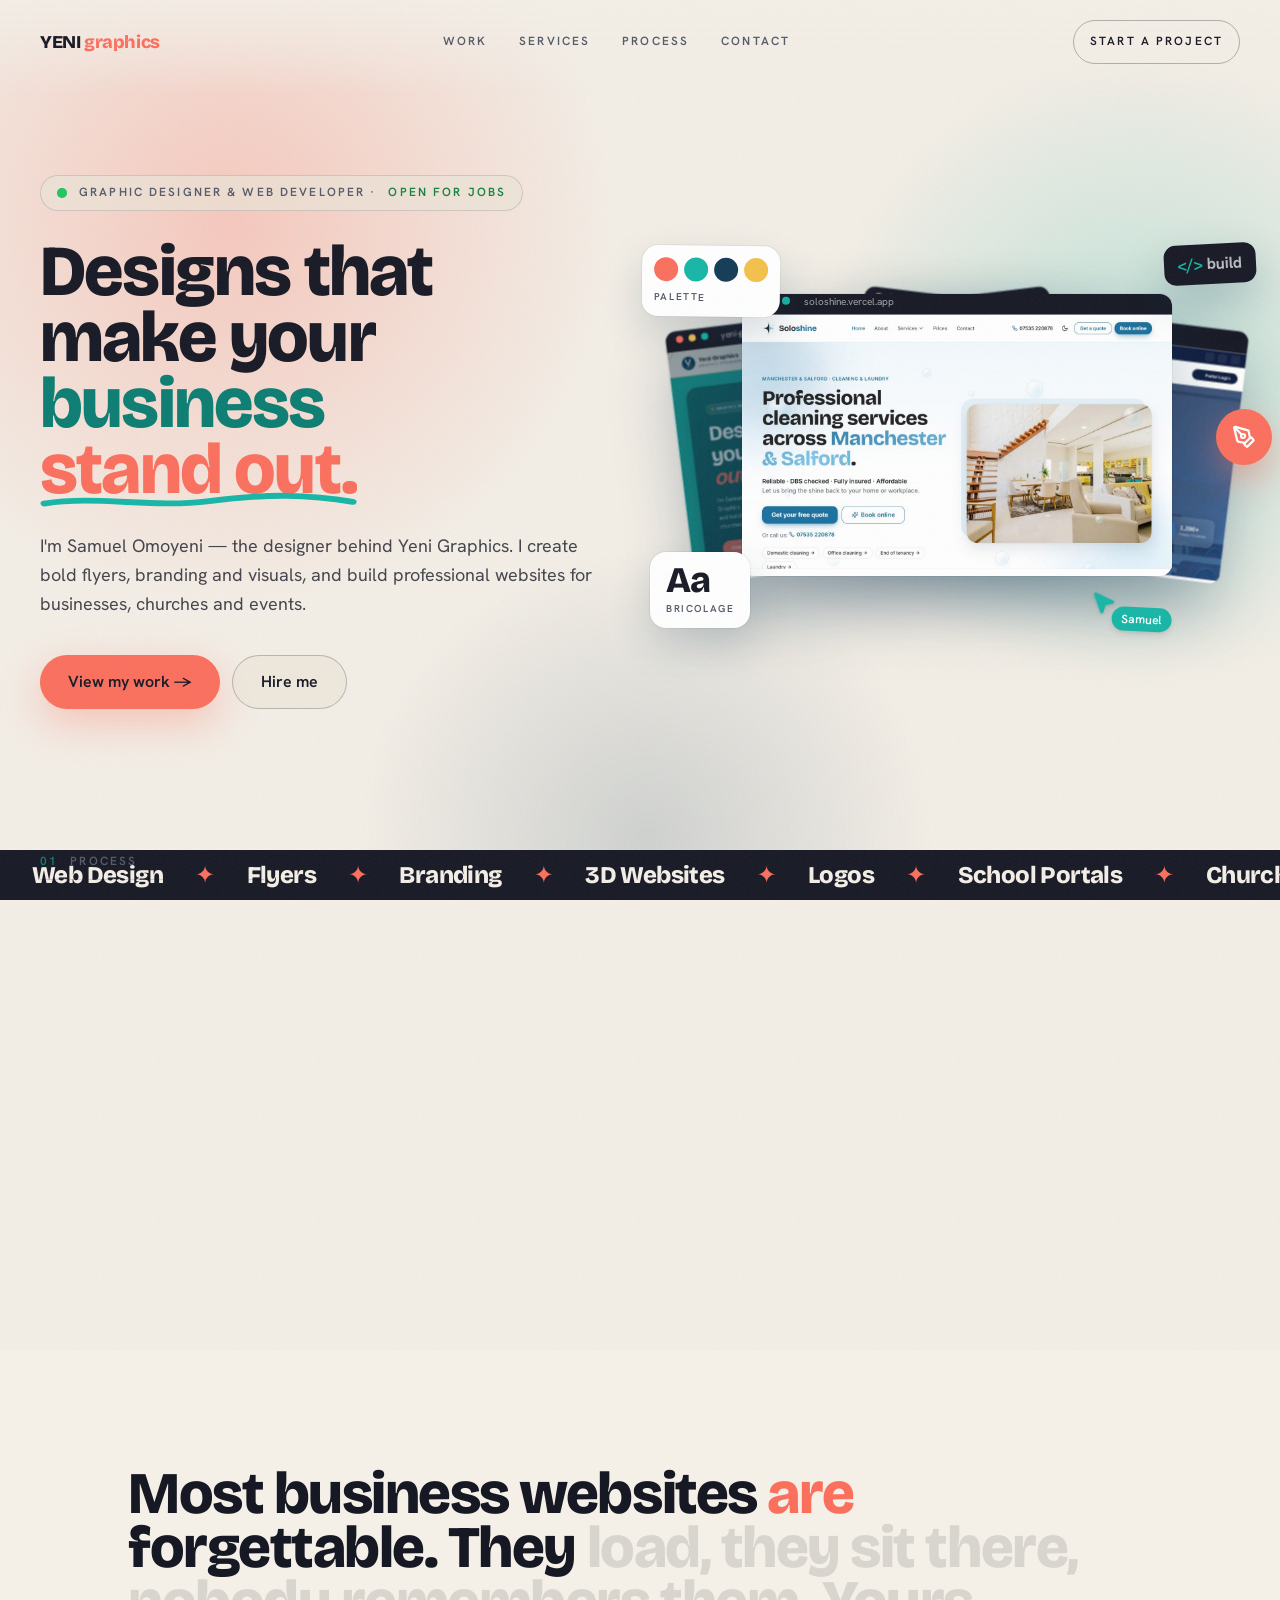
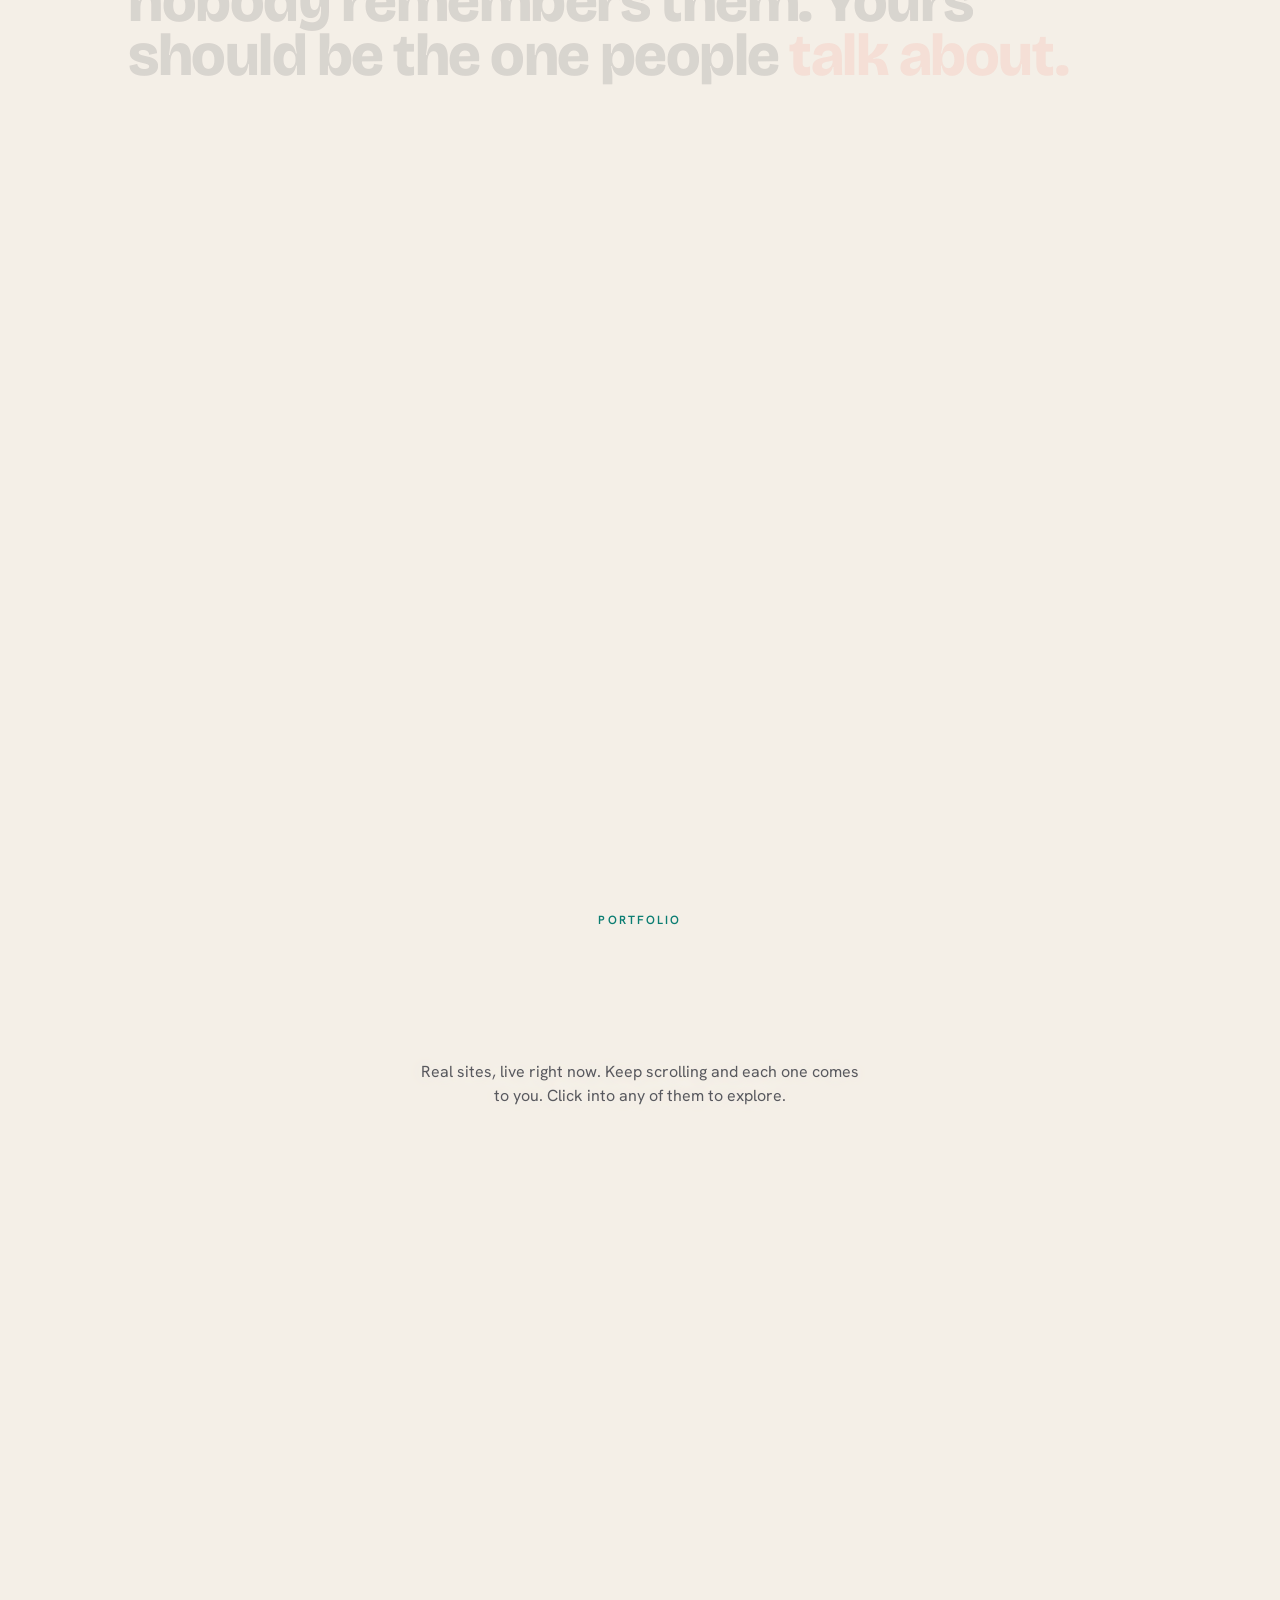
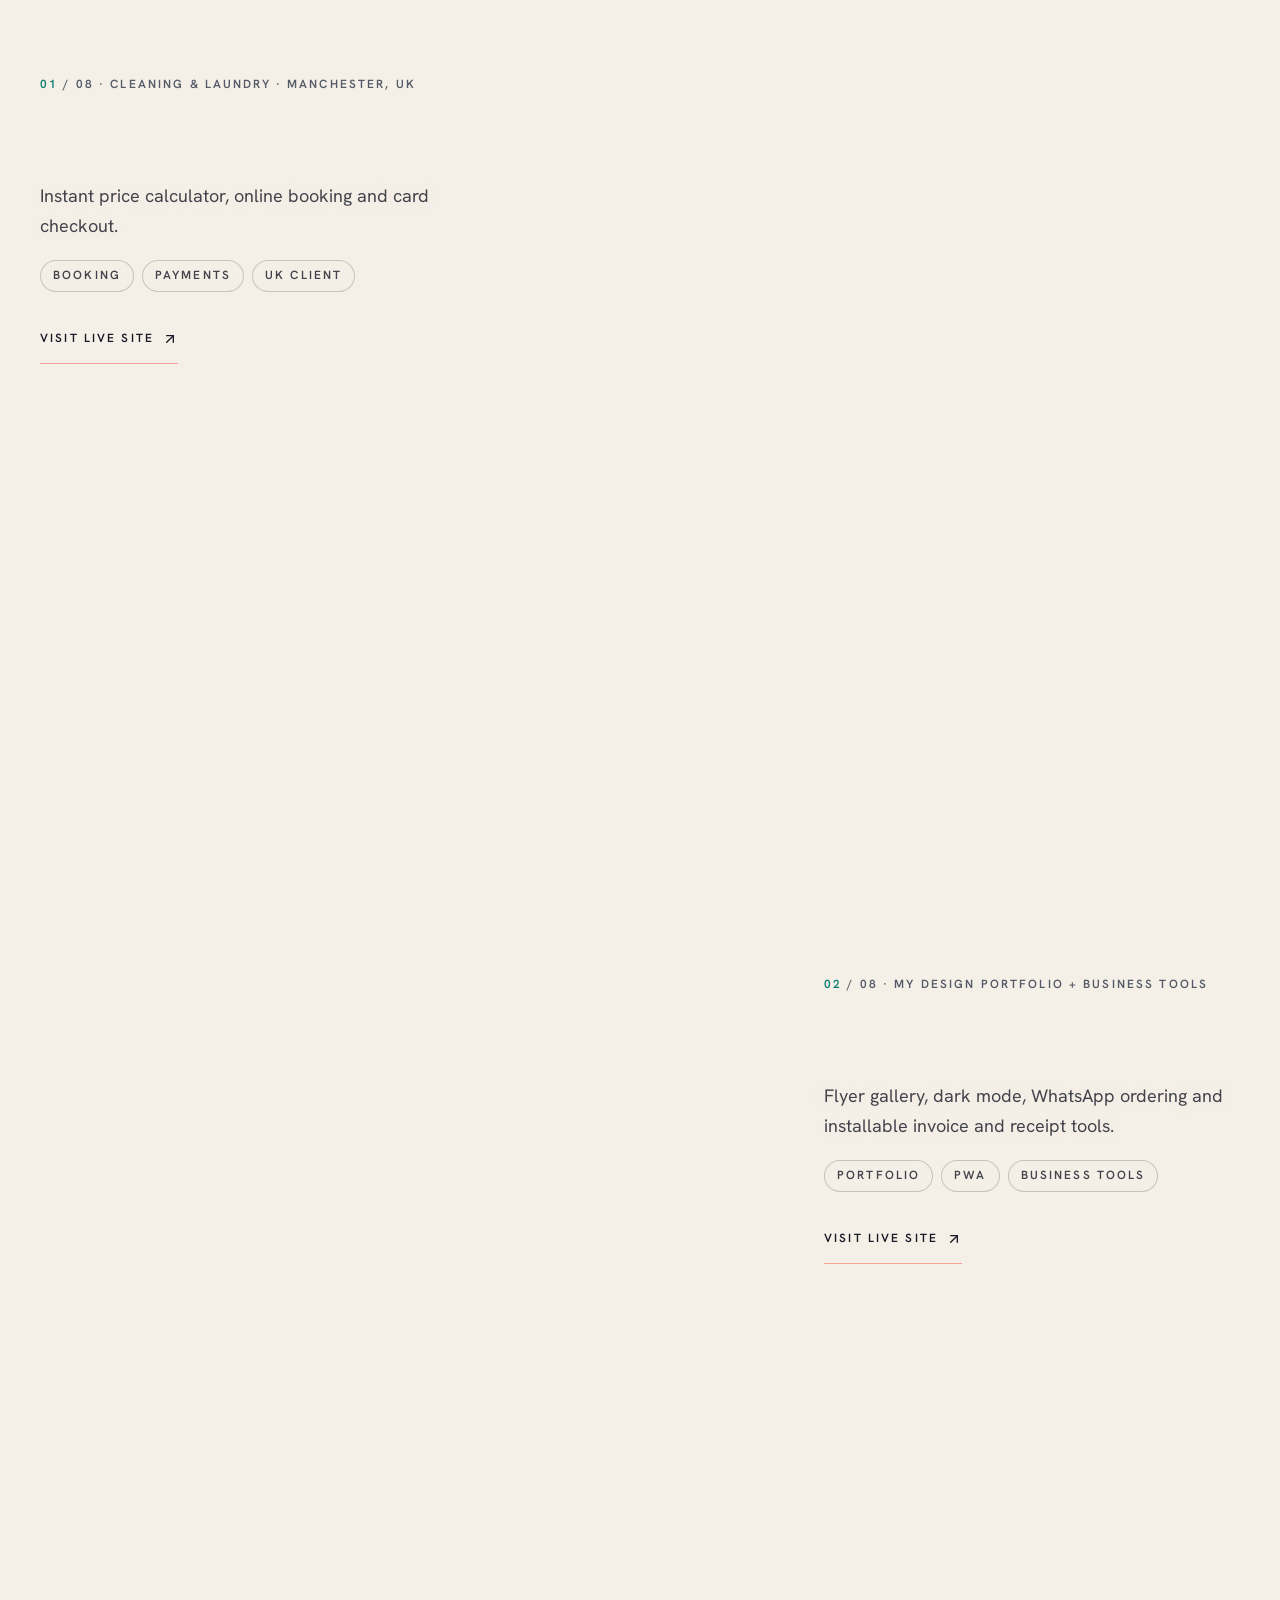
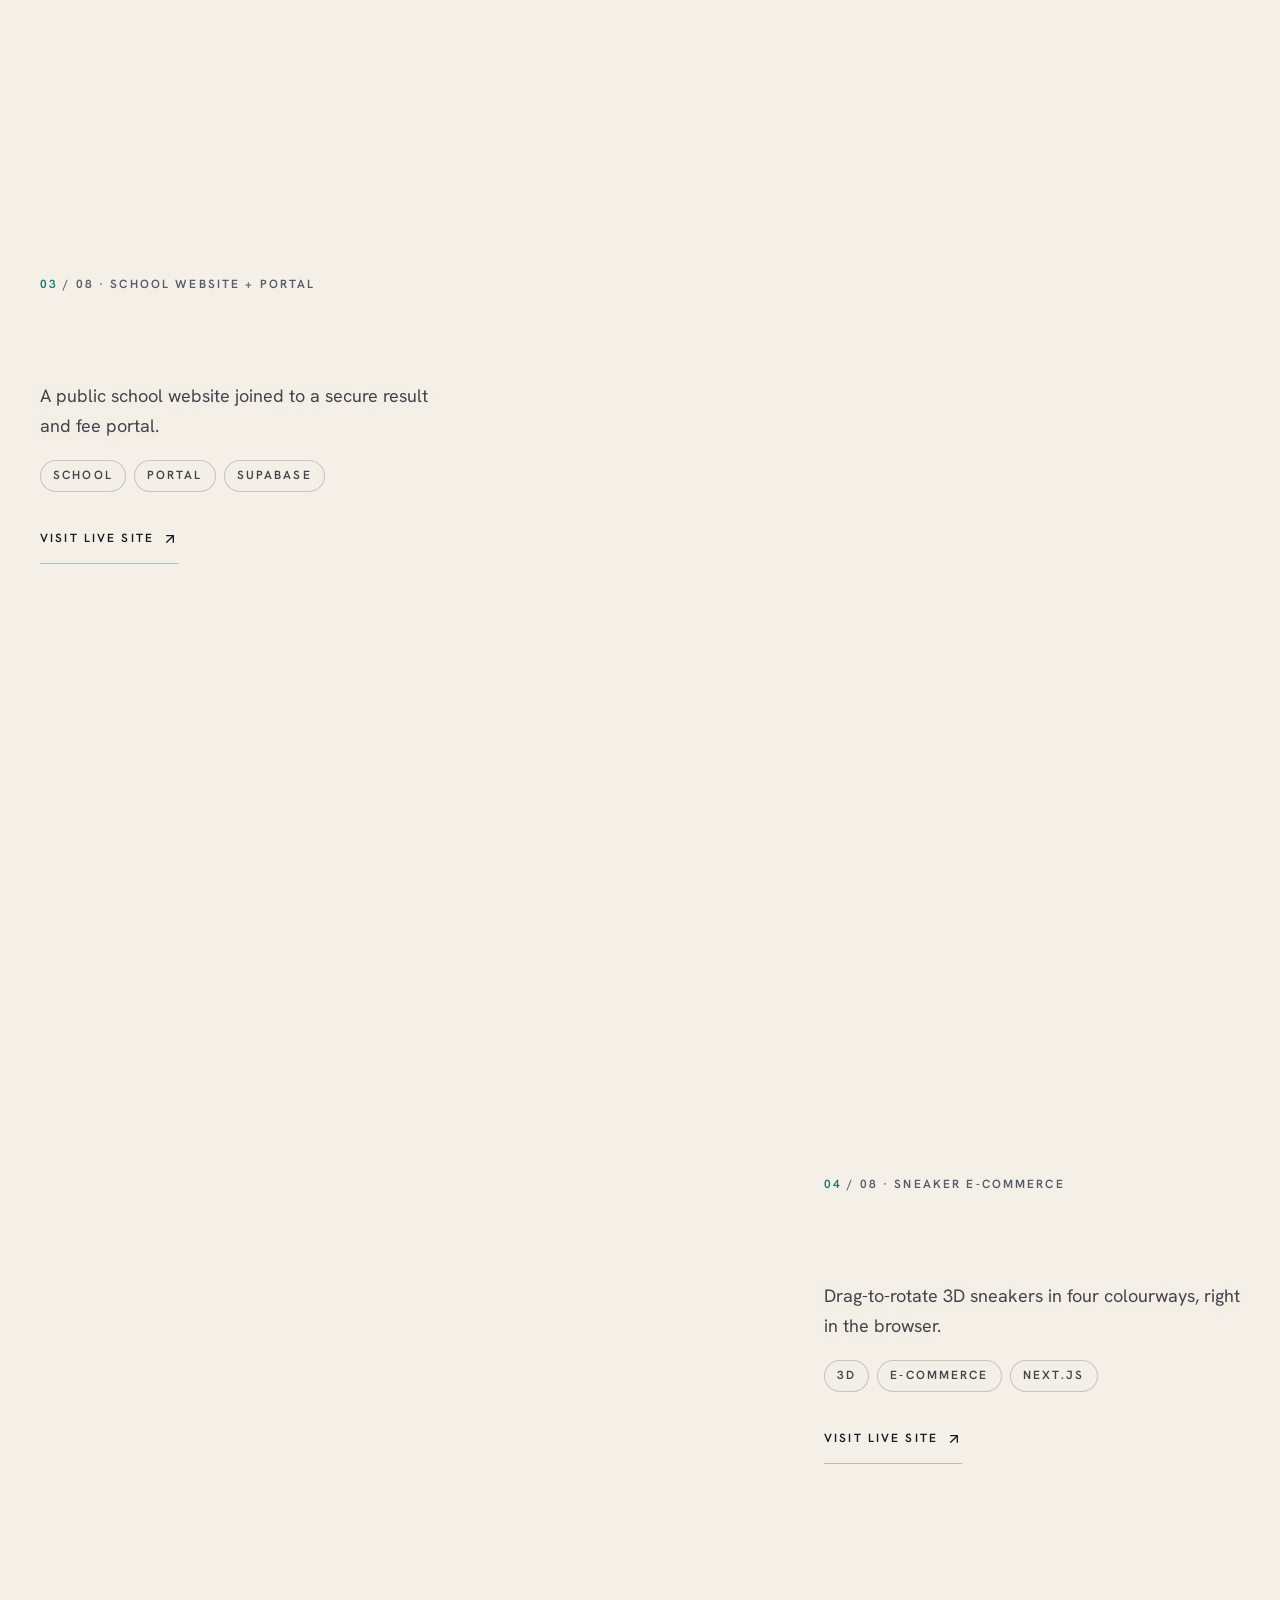
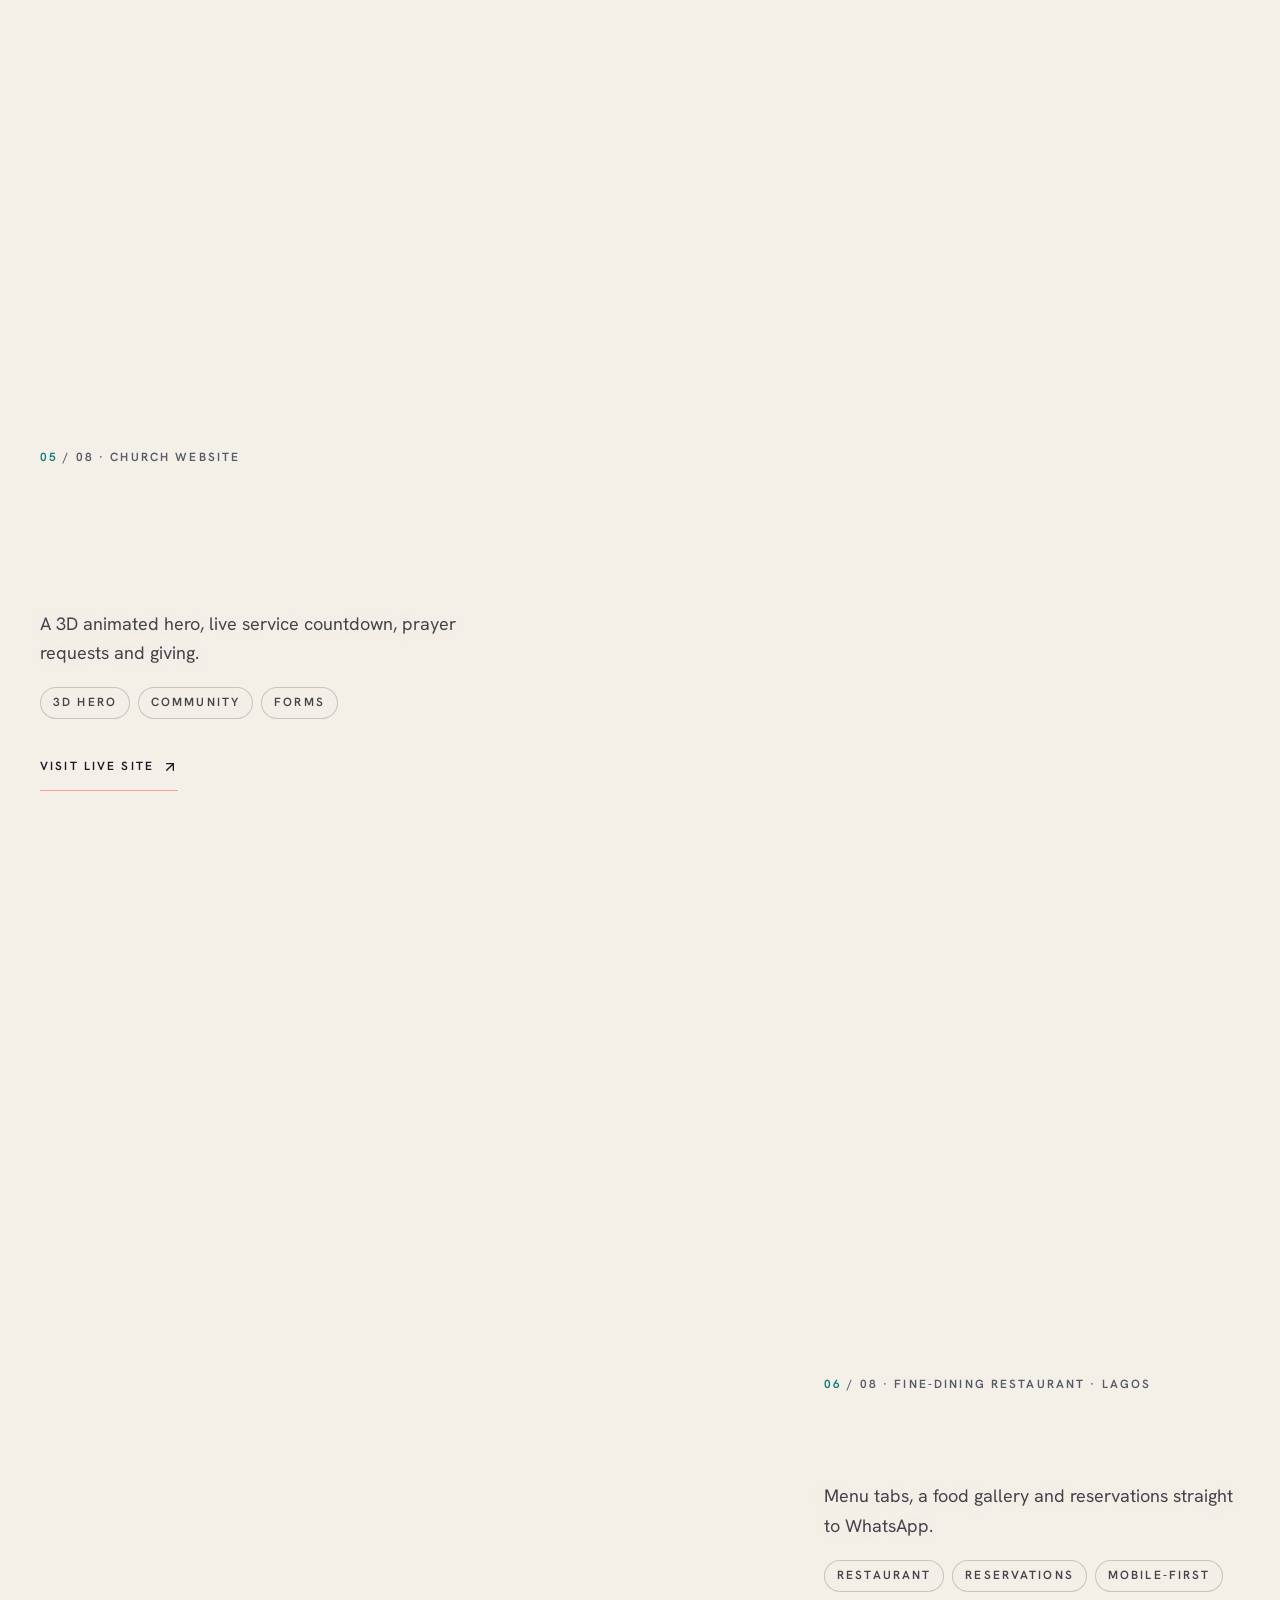
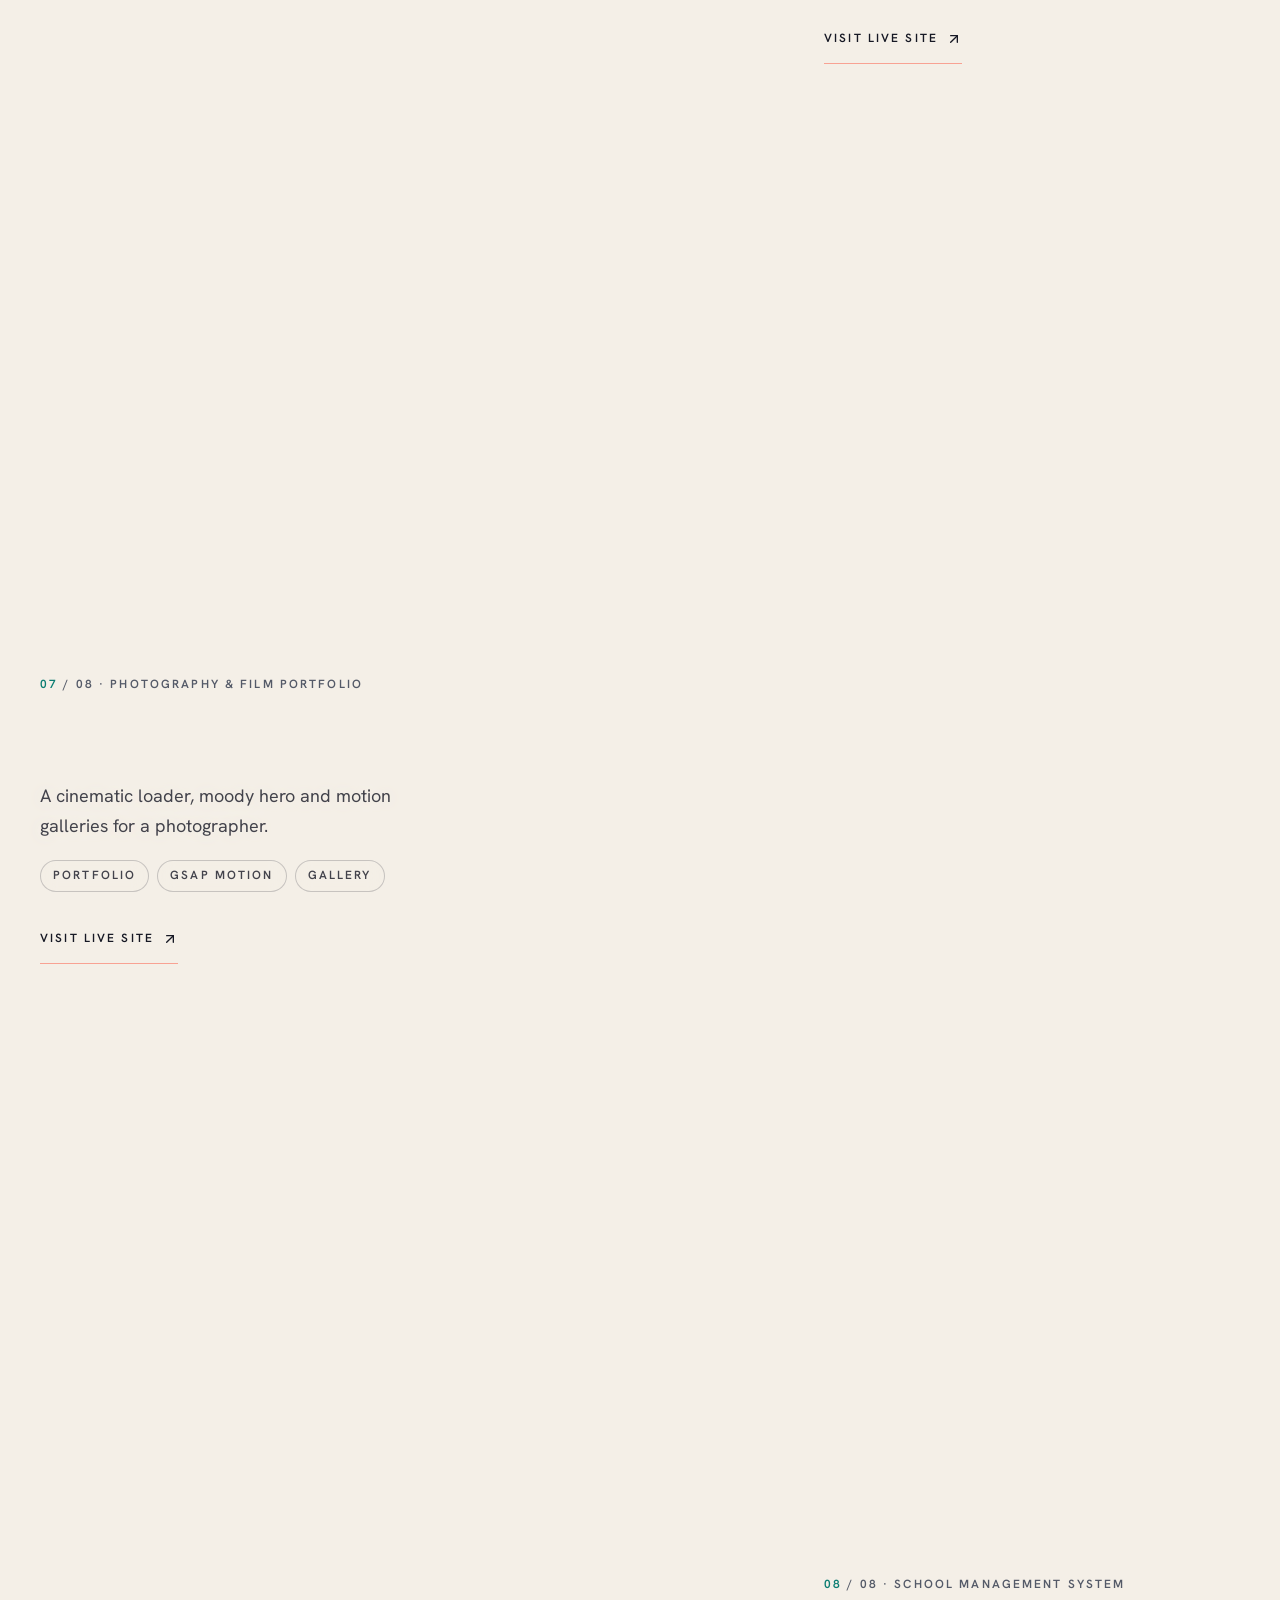
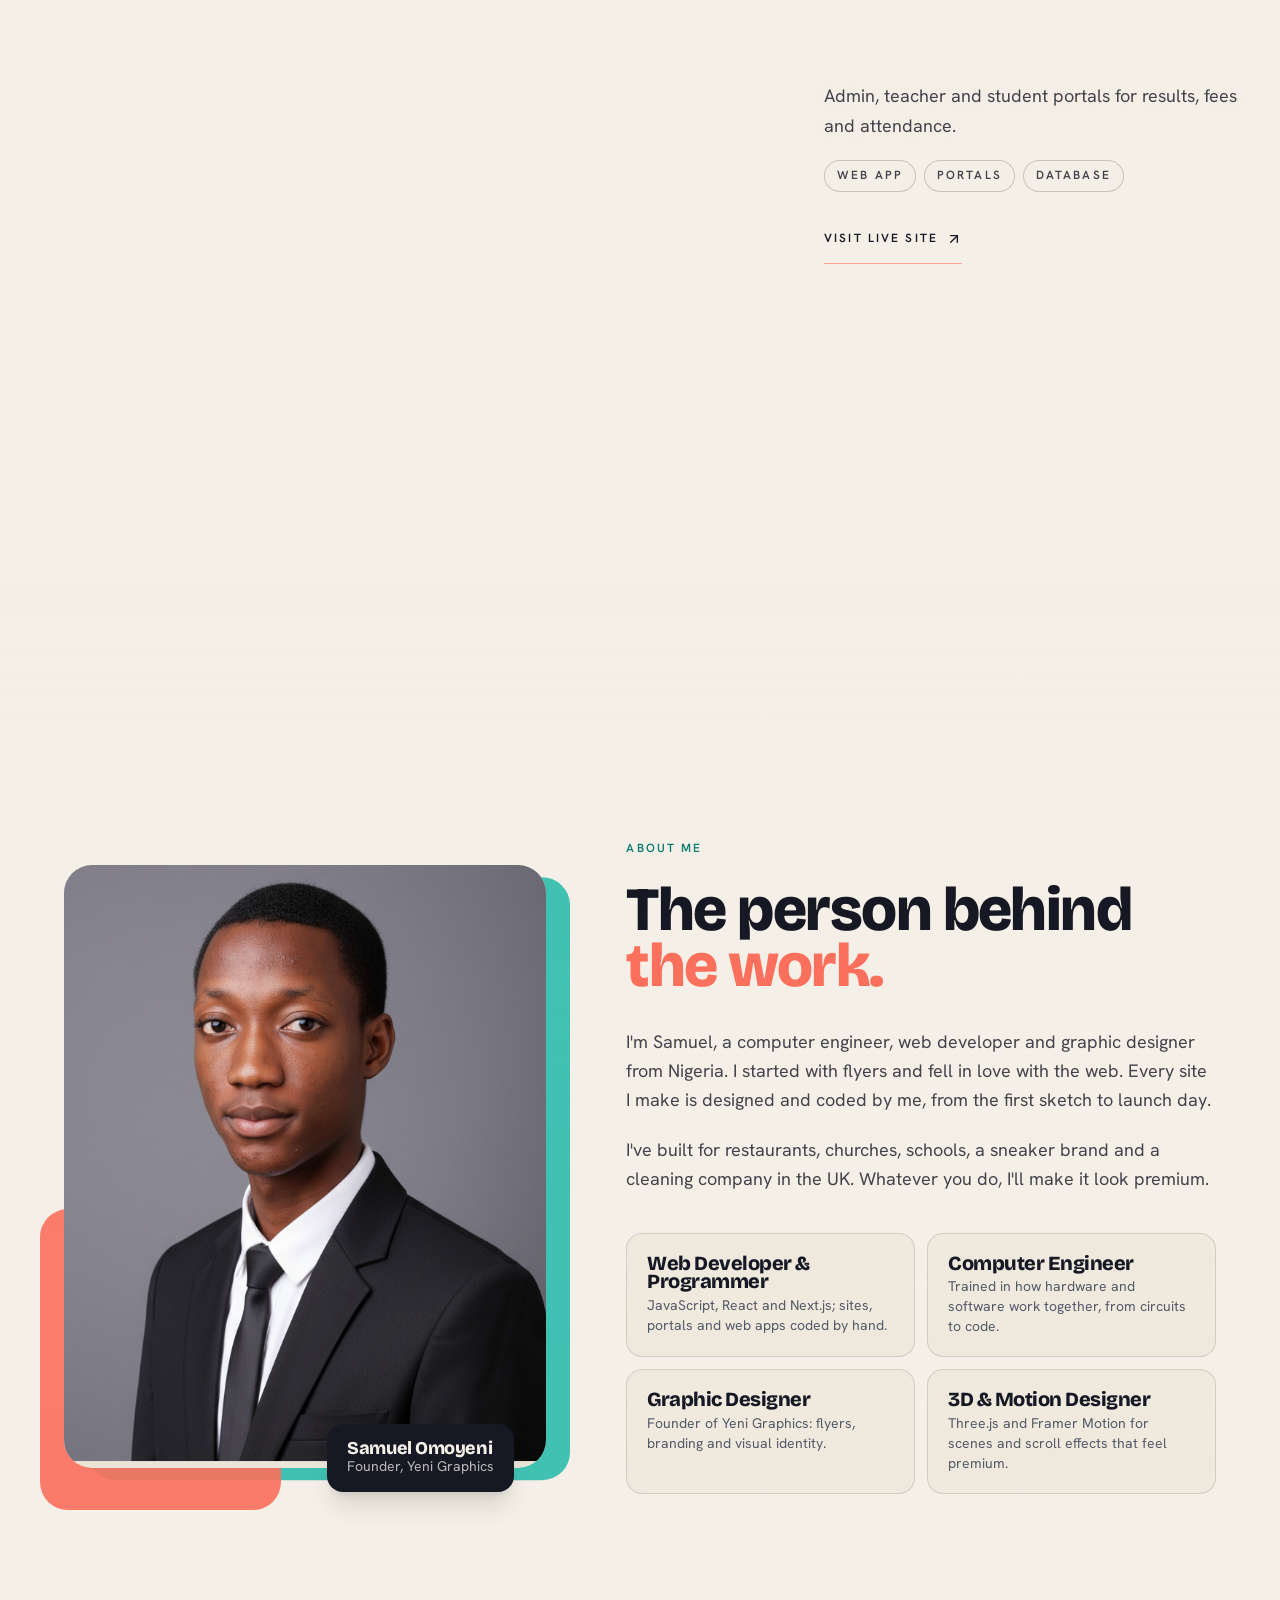
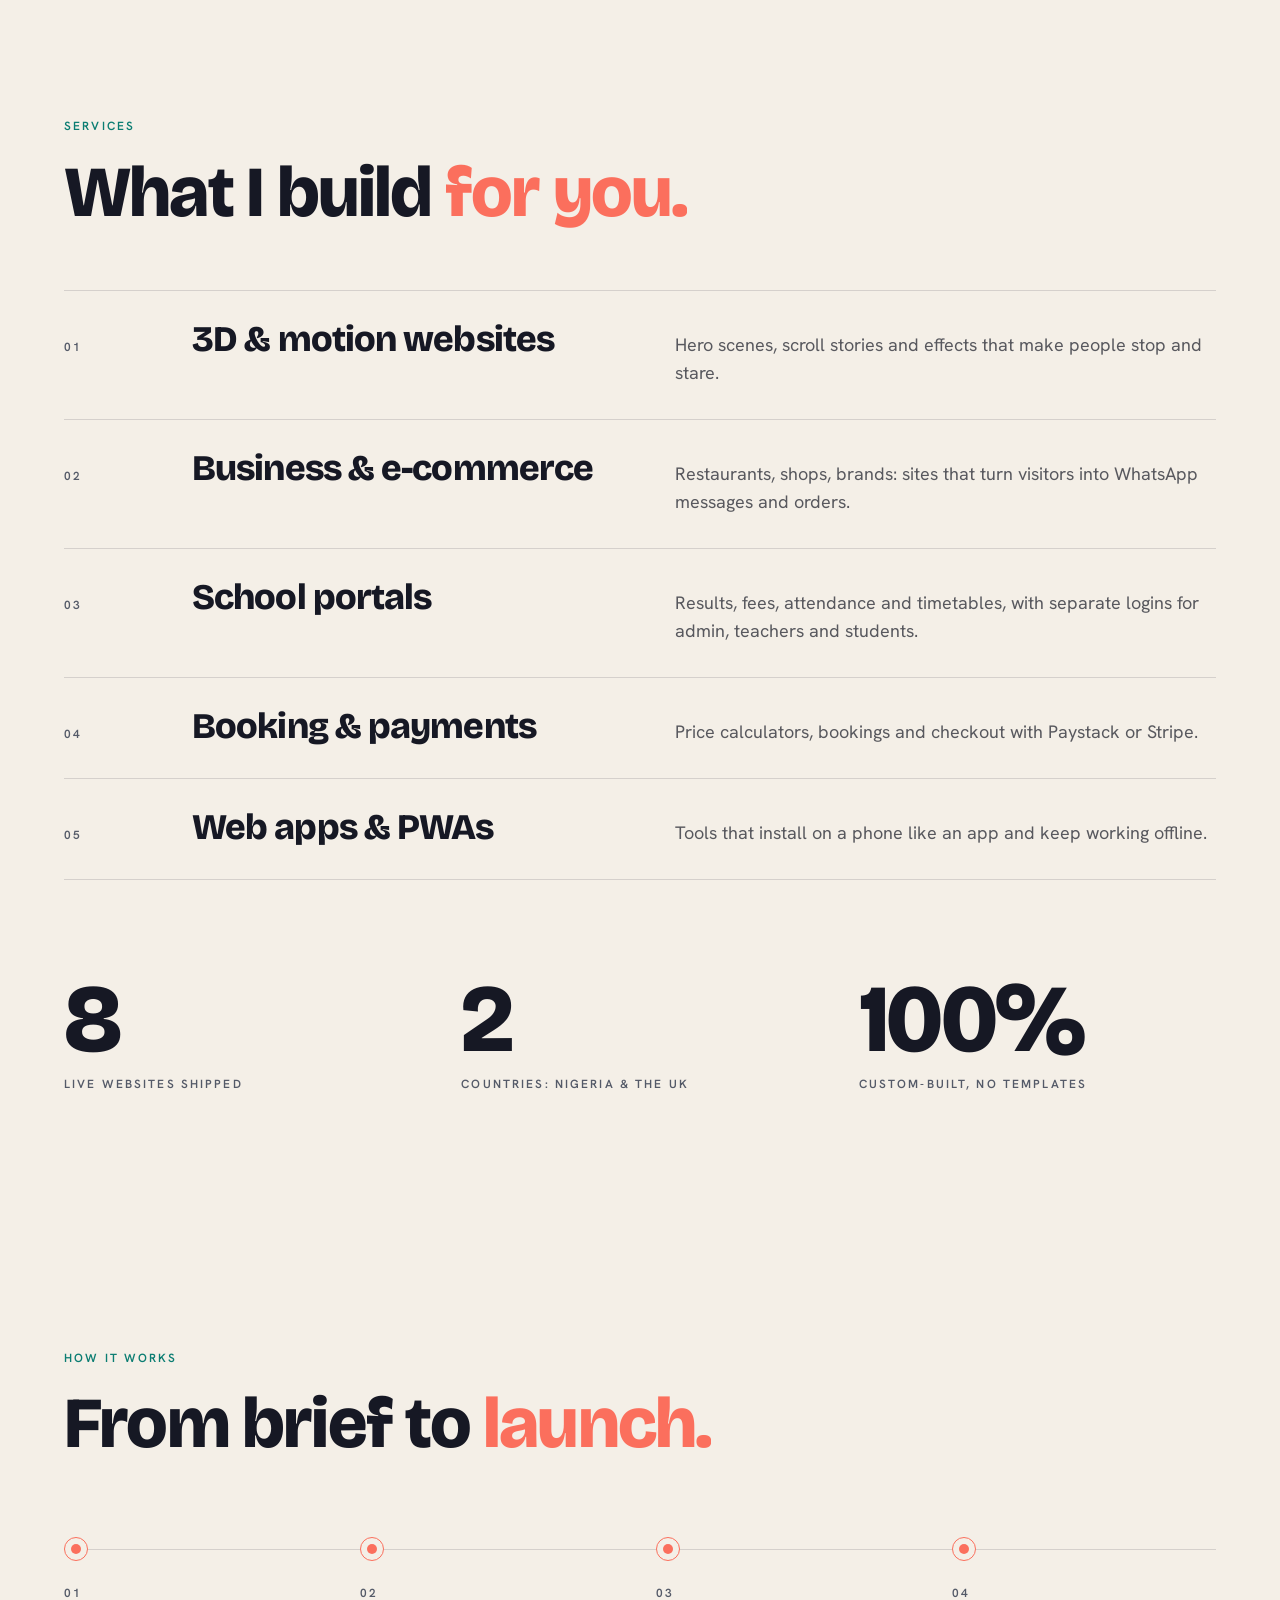
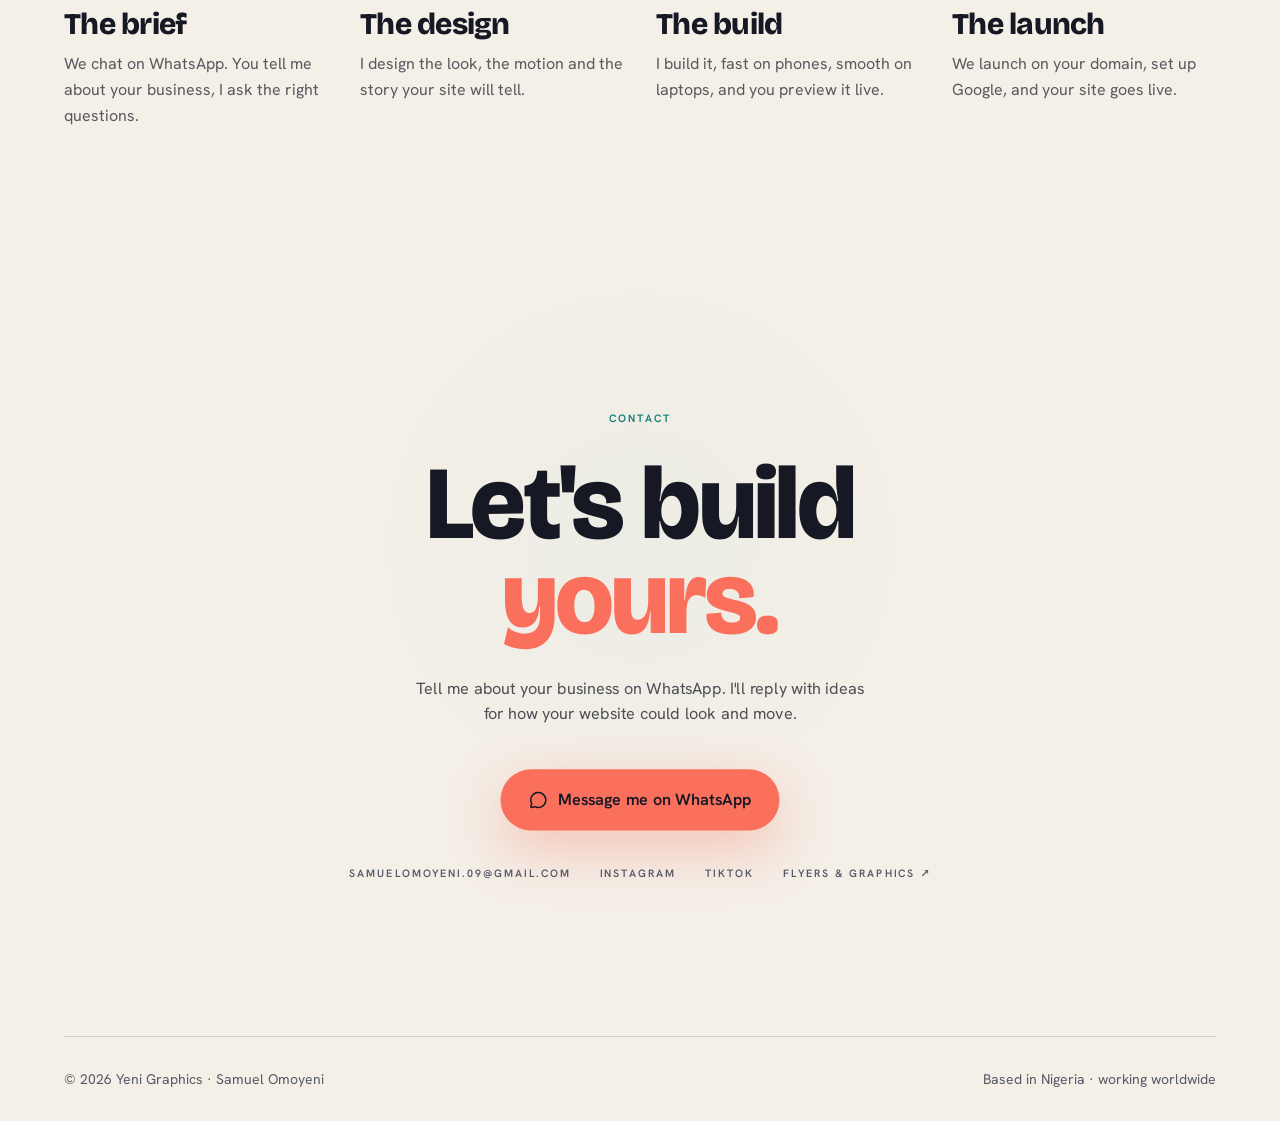
==== commit 736f065f: "Add logo favicon to all tool pages and the 3D portfolio Co-Authored-By: Claude Opus 5.5 <noreply@ant" ====
--- a/web/index.html
+++ b/web/index.html
@@ -1 +1 @@
-<!DOCTYPE html><html lang="en"><head><meta charSet="utf-8"/><meta name="viewport" content="width=device-width, initial-scale=1"/><link rel="preload" as="image" href="/web/work/full/soloshine.jpg" fetchPriority="high"/><link rel="stylesheet" href="/web/_next/static/css/b99cf0e7e8bcddd8.css" data-precedence="next"/><link rel="preload" as="script" fetchPriority="low" href="/web/_next/static/chunks/webpack-94f5ab1d1b33e5e5.js"/><script src="/web/_next/static/chunks/fd9d1056-8ef33f5ef9456d1f.js" async=""></script><script src="/web/_next/static/chunks/117-b69529a71a007c58.js" async=""></script><script src="/web/_next/static/chunks/main-app-bb5998430c46e023.js" async=""></script><script src="/web/_next/static/chunks/281-bf22fe8633a5f802.js" async=""></script><script src="/web/_next/static/chunks/app/page-c5d574c8e781242b.js" async=""></script><link rel="preconnect" href="https://fonts.googleapis.com"/><link rel="preconnect" href="https://fonts.gstatic.com" crossorigin=""/><title>Yeni Graphics — 3D &amp; motion websites by Samuel Omoyeni</title><meta name="description" content="Samuel Omoyeni designs and builds premium 3D and motion websites for businesses, schools, churches and brands. Based in Nigeria, working worldwide."/><link rel="stylesheet" href="https://fonts.googleapis.com/css2?family=Bricolage+Grotesque:opsz,wght@12..96,300..800&amp;family=Hanken+Grotesk:wght@300..700&amp;display=swap"/><script src="/web/_next/static/chunks/polyfills-42372ed130431b0a.js" noModule=""></script></head><body class="antialiased"><header class="fixed inset-x-0 top-0 z-50 flex items-center justify-between border-b border-line bg-ink/90 px-5 pb-4 pt-5 backdrop-blur-md md:border-0 md:bg-transparent md:bg-gradient-to-b md:from-ink/90 md:via-ink/50 md:to-transparent md:pb-8 md:backdrop-blur-none md:px-10" style="opacity:0;transform:translateY(-20px)"><a href="#top" class="display text-lg tracking-tight text-paper" aria-label="Yeni Graphics, back to top">YENI<span class="serif-accent ml-1 text-amber">graphics</span></a><nav class="hidden items-center gap-8 md:flex" aria-label="Main"><a href="#work" class="label text-paper-dim transition-colors duration-200 hover:text-paper">Work</a><a href="#services" class="label text-paper-dim transition-colors duration-200 hover:text-paper">Services</a><a href="#process" class="label text-paper-dim transition-colors duration-200 hover:text-paper">Process</a><a href="#contact" class="label text-paper-dim transition-colors duration-200 hover:text-paper">Contact</a></nav><a class="label rounded-full border border-paper/30 px-4 py-3 text-paper transition-colors duration-200 hover:border-amber hover:bg-amber hover:text-paper" href="https://wa.me/2348054965524?text=Hi%20Samuel!%20I&#x27;d%20like%20a%20website%20for%20my%20business." target="_blank" rel="noopener noreferrer" style="transform:none">Start a project</a></header><div class="pointer-events-none fixed bottom-5 left-5 z-50 hidden w-56 md:left-10 md:block" style="opacity:0"><div class="label flex items-baseline gap-3 text-paper-dim"><span class="text-amber">01</span><span style="opacity:0;transform:translateY(8px)">Home</span></div><div class="mt-2 h-px w-full bg-line"><div class="h-px origin-left bg-amber" style="transform:scaleX(0)"></div></div></div><div class="grain" aria-hidden="true"></div><main class="relative z-10"><section id="top" data-scene="01" data-title="Home" class="relative flex min-h-[min(100svh,60rem)] items-center md:min-h-[100svh] overflow-x-clip bg-ink px-5 pb-28 pt-28 md:px-10 md:pb-32"><div aria-hidden="true" class="pointer-events-none absolute inset-0 overflow-hidden"><div class="hero-blob left-[-12%] top-[-18%] h-[60vw] w-[60vw]"></div><div class="hero-blob hero-blob--b right-[-14%] top-[6%] h-[50vw] w-[50vw]"></div><div class="hero-blob hero-blob--c bottom-[-25%] left-[28%] h-[45vw] w-[45vw]"></div></div><div class="relative mx-auto grid w-full max-w-7xl items-center gap-14 lg:grid-cols-[1.05fr_1fr] lg:gap-10"><div><div class="" style="opacity:0;transform:translateY(16px)"><p class="label inline-flex items-center gap-2.5 whitespace-nowrap rounded-full border border-line bg-ink-2/70 px-4 py-2 !tracking-[0.12em] text-paper-dim sm:gap-3 sm:!tracking-[0.18em]"><span class="relative flex h-2.5 w-2.5 shrink-0"><span class="absolute inline-flex h-full w-full animate-ping rounded-full bg-[#22c55e] opacity-60"></span><span class="relative inline-flex h-2.5 w-2.5 rounded-full bg-[#22c55e]"></span></span><span class="hidden sm:inline">Graphic Designer &amp; Web Developer ·</span><span class="sm:hidden">Web Designer ·</span><span class="whitespace-nowrap text-[#15803d]">Open for jobs</span></p></div><h1 class="display mt-7 text-[12vw] text-paper sm:text-[9vw] lg:text-[5.6vw]"><span class="" aria-label="Designs that make your"><span aria-hidden="true" class="inline-block overflow-hidden pb-[0.12em] -mb-[0.12em] align-bottom"><span class="inline-block" style="transform:translateY(110%)">Designs<!-- --> </span></span><span aria-hidden="true" class="inline-block overflow-hidden pb-[0.12em] -mb-[0.12em] align-bottom"><span class="inline-block" style="transform:translateY(110%)">that<!-- --> </span></span><span aria-hidden="true" class="inline-block overflow-hidden pb-[0.12em] -mb-[0.12em] align-bottom"><span class="inline-block" style="transform:translateY(110%)">make<!-- --> </span></span><span aria-hidden="true" class="inline-block overflow-hidden pb-[0.12em] -mb-[0.12em] align-bottom"><span class="inline-block" style="transform:translateY(110%)">your</span></span></span> <span class="inline-block overflow-hidden pb-[0.12em] -mb-[0.12em] align-bottom text-[color:var(--teal-deep)]" style="opacity:0;transform:translateY(60%)"><span class="inline-block" style="transform:none">brand</span></span> <span class="serif-accent relative inline-block text-amber"><span class="" aria-label="stand out."><span aria-hidden="true" class="inline-block overflow-hidden pb-[0.12em] -mb-[0.12em] align-bottom"><span class="inline-block" style="transform:translateY(110%)">stand<!-- --> </span></span><span aria-hidden="true" class="inline-block overflow-hidden pb-[0.12em] -mb-[0.12em] align-bottom"><span class="inline-block" style="transform:translateY(110%)">out.</span></span></span><svg aria-hidden="true" viewBox="0 0 300 24" preserveAspectRatio="none" class="pointer-events-none absolute -bottom-[0.12em] left-0 h-[0.28em] w-full overflow-visible"><path d="M4 15 C 55 5, 105 21, 160 12 S 255 4, 296 13" fill="none" stroke="var(--teal)" stroke-width="7" stroke-linecap="round" pathLength="1" stroke-dashoffset="0px" stroke-dasharray="0px 1px"></path></svg></span></h1><div class="" style="opacity:0;transform:translateY(40px)"><p class="mt-7 max-w-xl text-lg leading-relaxed text-paper/80">I&#x27;m Samuel Omoyeni — the designer behind Yeni Graphics. I create bold flyers, branding and visuals, and build professional websites for businesses, churches and events.</p></div><div class="mt-9 flex flex-wrap gap-3" style="opacity:0;transform:translateY(40px)"><a class="inline-flex min-h-12 items-center rounded-full bg-amber px-7 py-3.5 font-semibold text-paper shadow-[0_14px_40px_rgba(251,111,93,0.35)]" href="#work" style="transform:none">View my work →</a><a href="#contact" class="inline-flex min-h-12 items-center rounded-full border border-paper/25 bg-ink-2/60 px-7 py-3.5 font-semibold text-paper transition-colors hover:border-teal hover:text-teal">Hire me</a></div></div><div class="relative mx-auto aspect-[16/11] w-full max-w-xl [perspective:1400px]" style="opacity:1"><div class="absolute inset-0 [transform-style:preserve-3d]" style="transform:none"><a href="https://yeni-graphics.vercel.app" target="_blank" rel="noopener noreferrer" aria-label="Visit Yeni Graphics" class="absolute left-[12%] top-[12%] block w-[76%] overflow-hidden rounded-xl bg-white shadow-[0_30px_70px_rgba(18,59,86,0.28)] ring-1 ring-black/5 scale-[0.9]" style="z-index:1;opacity:0;transform:translateX(-22%) translateY(60px) rotate(-7deg) rotateX(18deg)"><div><div class="flex h-7 items-center gap-1.5 bg-[#161824] px-3"><i class="h-2 w-2 rounded-full bg-amber"></i><i class="h-2 w-2 rounded-full bg-[#f4c14a]"></i><i class="h-2 w-2 rounded-full bg-teal"></i><span class="ml-2 truncate text-[10px] text-white/60">yeni-graphics.vercel.app</span></div><div class="relative aspect-[1280/756] bg-ink-2"><img alt="Yeni Graphics website" loading="lazy" decoding="async" data-nimg="fill" class="object-cover object-top" style="position:absolute;height:100%;width:100%;left:0;top:0;right:0;bottom:0;color:transparent" src="/web/work/yenigraphics.jpg"/></div></div></a><a href="https://soloshine.vercel.app" target="_blank" rel="noopener noreferrer" aria-label="Visit Soloshine" class="absolute left-[12%] top-[12%] block w-[76%] overflow-hidden rounded-xl bg-white shadow-[0_30px_70px_rgba(18,59,86,0.28)] ring-1 ring-black/5 " style="z-index:3;opacity:0;transform:translateY(60px) rotateX(18deg)"><div><div class="flex h-7 items-center gap-1.5 bg-[#161824] px-3"><i class="h-2 w-2 rounded-full bg-amber"></i><i class="h-2 w-2 rounded-full bg-[#f4c14a]"></i><i class="h-2 w-2 rounded-full bg-teal"></i><span class="ml-2 truncate text-[10px] text-white/60">soloshine.vercel.app</span></div><div class="relative aspect-[1280/756] bg-ink-2"><img alt="Soloshine website" fetchPriority="high" decoding="async" data-nimg="fill" class="object-cover object-top" style="position:absolute;height:100%;width:100%;left:0;top:0;right:0;bottom:0;color:transparent" src="/web/work/full/soloshine.jpg"/></div></div></a><a href="https://great-scholar-school.netlify.app" target="_blank" rel="noopener noreferrer" aria-label="Visit Great Scholar" class="absolute left-[12%] top-[12%] block w-[76%] overflow-hidden rounded-xl bg-white shadow-[0_30px_70px_rgba(18,59,86,0.28)] ring-1 ring-black/5 scale-[0.9]" style="z-index:1;opacity:0;transform:translateX(22%) translateY(60px) rotate(7deg) rotateX(18deg)"><div><div class="flex h-7 items-center gap-1.5 bg-[#161824] px-3"><i class="h-2 w-2 rounded-full bg-amber"></i><i class="h-2 w-2 rounded-full bg-[#f4c14a]"></i><i class="h-2 w-2 rounded-full bg-teal"></i><span class="ml-2 truncate text-[10px] text-white/60">great-scholar-school.netlify.app</span></div><div class="relative aspect-[1280/756] bg-ink-2"><img alt="Great Scholar website" loading="lazy" decoding="async" data-nimg="fill" class="object-cover object-top" style="position:absolute;height:100%;width:100%;left:0;top:0;right:0;bottom:0;color:transparent" src="/web/work/greatscholar.jpg"/></div></div></a></div><div class="absolute z-10 -top-10 left-0 sm:-left-8 sm:top-0" style="transform:none"><div style="opacity:0;transform:scale(0.5)"><div><div class="origin-top scale-75 sm:scale-100"><div class="rounded-2xl bg-white p-3 shadow-[0_18px_40px_rgba(18,59,86,0.18)] ring-1 ring-black/5"><div class="flex gap-1.5"><i class="h-5 w-5 rounded-full sm:h-6 sm:w-6 bg-amber"></i><i class="h-5 w-5 rounded-full sm:h-6 sm:w-6 bg-teal"></i><i class="h-5 w-5 rounded-full sm:h-6 sm:w-6 bg-[#123b56]"></i><i class="h-5 w-5 rounded-full sm:h-6 sm:w-6 bg-[#f4c14a]"></i></div><p class="mt-2 text-[10px] font-semibold uppercase tracking-[0.16em] text-paper-dim">Palette</p></div></div></div></div></div><div class="absolute z-10 -top-6 right-0 sm:-right-4 sm:top-1" style="transform:none"><div style="opacity:0;transform:scale(0.5)"><div><div class="origin-top scale-75 sm:scale-100"><div class="rounded-xl bg-[#161824] px-3.5 py-2 font-mono text-sm font-bold text-teal shadow-[0_18px_40px_rgba(18,59,86,0.25)] sm:text-base">&lt;/&gt; <span class="text-white/70">build</span></div></div></div></div></div><div class="absolute z-10 bottom-2 left-0 hidden sm:block sm:-left-6" style="transform:none"><div style="opacity:0;transform:scale(0.5)"><div><div class="origin-top scale-75 sm:scale-100"><div class="rounded-2xl bg-white px-4 py-3 shadow-[0_18px_40px_rgba(18,59,86,0.18)] ring-1 ring-black/5"><p class="display text-4xl leading-none text-paper">Aa</p><p class="mt-1 text-[10px] font-semibold uppercase tracking-[0.16em] text-paper-dim">Bricolage</p></div></div></div></div></div><div class="absolute z-10 -right-3 top-[42%] hidden sm:block sm:-right-8" style="transform:none"><div style="opacity:0;transform:scale(0.5)"><div><div class="origin-top scale-75 sm:scale-100"><div class="grid h-14 w-14 place-items-center rounded-full bg-amber text-white shadow-[0_14px_34px_rgba(251,111,93,0.45)]"><svg xmlns="http://www.w3.org/2000/svg" width="24" height="24" viewBox="0 0 24 24" fill="none" stroke="currentColor" stroke-width="2.2" stroke-linecap="round" stroke-linejoin="round" class="lucide lucide-pen-tool" aria-hidden="true"><path d="M15.707 21.293a1 1 0 0 1-1.414 0l-1.586-1.586a1 1 0 0 1 0-1.414l5.586-5.586a1 1 0 0 1 1.414 0l1.586 1.586a1 1 0 0 1 0 1.414z"></path><path d="m18 13-1.375-6.874a1 1 0 0 0-.746-.776L3.235 2.028a1 1 0 0 0-1.207 1.207L5.35 15.879a1 1 0 0 0 .776.746L13 18"></path><path d="m2.3 2.3 7.286 7.286"></path><circle cx="11" cy="11" r="2"></circle></svg></div></div></div></div></div><div class="absolute z-10 bottom-0 right-[12%] hidden sm:block" style="transform:none"><div style="opacity:0;transform:scale(0.5)"><div><div class="origin-top scale-75 sm:scale-100"><div class="flex items-start"><svg xmlns="http://www.w3.org/2000/svg" width="26" height="26" viewBox="0 0 24 24" fill="none" stroke="currentColor" stroke-width="2" stroke-linecap="round" stroke-linejoin="round" class="lucide lucide-mouse-pointer2 lucide-mouse-pointer-2 fill-teal text-teal drop-shadow" aria-hidden="true"><path d="M4.037 4.688a.495.495 0 0 1 .651-.651l16 6.5a.5.5 0 0 1-.063.947l-6.124 1.58a2 2 0 0 0-1.438 1.435l-1.579 6.126a.5.5 0 0 1-.947.063z"></path></svg><span class="mt-4 -ml-1 rounded-full bg-teal px-2.5 py-1 text-xs font-semibold text-white shadow-md">Samuel</span></div></div></div></div></div></div></div><div aria-hidden="true" class="absolute inset-x-0 bottom-0 overflow-hidden bg-[#161824] py-3.5 text-[#f4efe7]"><div class="marquee-track flex w-max"><div class="flex shrink-0 items-center"><span class="display flex items-center whitespace-nowrap text-lg md:text-2xl"><span class="px-6 md:px-8">Web Design</span><span class="text-amber">✦</span></span><span class="display flex items-center whitespace-nowrap text-lg md:text-2xl"><span class="px-6 md:px-8">Flyers</span><span class="text-amber">✦</span></span><span class="display flex items-center whitespace-nowrap text-lg md:text-2xl"><span class="px-6 md:px-8">Branding</span><span class="text-amber">✦</span></span><span class="display flex items-center whitespace-nowrap text-lg md:text-2xl"><span class="px-6 md:px-8">3D Websites</span><span class="text-amber">✦</span></span><span class="display flex items-center whitespace-nowrap text-lg md:text-2xl"><span class="px-6 md:px-8">Logos</span><span class="text-amber">✦</span></span><span class="display flex items-center whitespace-nowrap text-lg md:text-2xl"><span class="px-6 md:px-8">School Portals</span><span class="text-amber">✦</span></span><span class="display flex items-center whitespace-nowrap text-lg md:text-2xl"><span class="px-6 md:px-8">Church &amp; Event Media</span><span class="text-amber">✦</span></span></div><div class="flex shrink-0 items-center"><span class="display flex items-center whitespace-nowrap text-lg md:text-2xl"><span class="px-6 md:px-8">Web Design</span><span class="text-amber">✦</span></span><span class="display flex items-center whitespace-nowrap text-lg md:text-2xl"><span class="px-6 md:px-8">Flyers</span><span class="text-amber">✦</span></span><span class="display flex items-center whitespace-nowrap text-lg md:text-2xl"><span class="px-6 md:px-8">Branding</span><span class="text-amber">✦</span></span><span class="display flex items-center whitespace-nowrap text-lg md:text-2xl"><span class="px-6 md:px-8">3D Websites</span><span class="text-amber">✦</span></span><span class="display flex items-center whitespace-nowrap text-lg md:text-2xl"><span class="px-6 md:px-8">Logos</span><span class="text-amber">✦</span></span><span class="display flex items-center whitespace-nowrap text-lg md:text-2xl"><span class="px-6 md:px-8">School Portals</span><span class="text-amber">✦</span></span><span class="display flex items-center whitespace-nowrap text-lg md:text-2xl"><span class="px-6 md:px-8">Church &amp; Event Media</span><span class="text-amber">✦</span></span></div></div></div></section><section data-scene="02" data-title="Intro" class="relative flex min-h-[min(100svh,44rem)] items-center px-5 md:min-h-[150vh] md:px-10"><div class="mx-auto max-w-5xl"><p class="display text-[8.5vw] leading-[1.02] text-paper md:text-[4.6vw]"><span style="opacity:0.12">Most<!-- --> </span><span style="opacity:0.12">business<!-- --> </span><span style="opacity:0.12">websites<!-- --> </span><span class="serif-accent text-amber" style="opacity:0.12">are<!-- --> </span><span style="opacity:0.12">forgettable.<!-- --> </span><span style="opacity:0.12">They<!-- --> </span><span style="opacity:0.12">load,<!-- --> </span><span style="opacity:0.12">they<!-- --> </span><span style="opacity:0.12">sit<!-- --> </span><span style="opacity:0.12">there,<!-- --> </span><span style="opacity:0.12">nobody<!-- --> </span><span style="opacity:0.12">remembers<!-- --> </span><span style="opacity:0.12">them.<!-- --> </span><span style="opacity:0.12">Yours<!-- --> </span><span style="opacity:0.12">should<!-- --> </span><span style="opacity:0.12">be<!-- --> </span><span style="opacity:0.12">the<!-- --> </span><span style="opacity:0.12">one<!-- --> </span><span style="opacity:0.12">people<!-- --> </span><span class="serif-accent text-amber" style="opacity:0.12">talk<!-- --> </span><span class="serif-accent text-amber" style="opacity:0.12">about.<!-- --> </span></p></div></section><section data-scene="03" data-title="Work" class="relative flex min-h-[min(80vh,30rem)] flex-col md:min-h-[80vh] items-center justify-center px-5 text-center"><div class="" style="opacity:0;transform:translateY(40px)"><p class="label text-amber">Portfolio</p></div><h2 class="display mt-6 text-[12vw] text-paper md:text-[7vw]"><span class="" aria-label="Selected"><span aria-hidden="true" class="inline-block overflow-hidden pb-[0.12em] -mb-[0.12em] align-bottom"><span class="inline-block" style="transform:translateY(110%)">Selected</span></span></span> <span class="serif-accent text-amber"><span class="" aria-label="work"><span aria-hidden="true" class="inline-block overflow-hidden pb-[0.12em] -mb-[0.12em] align-bottom"><span class="inline-block" style="transform:translateY(110%)">work</span></span></span></span></h2><div class="" style="opacity:0;transform:translateY(40px)"><p class="text-shadow-film mt-6 max-w-md text-paper/70">Real sites, live right now. Keep scrolling and each one comes to you. Click into any of them to explore.</p></div></section><section id="work" data-scene="03" data-title="Work" class="relative"><article class="relative flex px-5 py-10 md:pointer-events-none md:h-[100svh] md:items-center md:px-10 md:py-0 md:justify-start"><div class="pointer-events-auto relative mx-auto w-full max-w-md sm:max-w-2xl md:mx-0 md:max-w-[26rem]"><a href="https://soloshine.vercel.app" target="_blank" rel="noopener noreferrer" aria-label="Visit Soloshine" class="mb-7 block overflow-hidden rounded-2xl bg-white shadow-[0_24px_60px_rgba(18,59,86,0.22)] ring-1 ring-black/5 md:hidden" style="opacity:0;transform:perspective(900px) translateY(50px) rotate(-2deg) rotateX(14deg)"><div class="flex h-7 items-center gap-1.5 bg-[#161824] px-3"><i class="h-2 w-2 rounded-full bg-amber"></i><i class="h-2 w-2 rounded-full bg-[#f4c14a]"></i><i class="h-2 w-2 rounded-full bg-teal"></i><span class="ml-2 truncate text-[10px] text-white/60">soloshine.vercel.app</span></div><div class="relative aspect-[1280/800] overflow-hidden bg-ink-2"><img alt="Soloshine website" loading="lazy" decoding="async" data-nimg="fill" class="object-cover object-top" style="position:absolute;height:100%;width:100%;left:0;top:0;right:0;bottom:0;color:transparent" src="/web/work/full/soloshine.jpg"/></div></a><div class="" style="opacity:0;transform:translateY(30px)"><p class="label text-paper-dim"><span class="text-amber">01</span> / <!-- -->08<!-- --> · <!-- -->Cleaning &amp; laundry · Manchester, UK</p></div><h3 class="display mt-4 text-5xl text-paper md:text-6xl"><span class="" aria-label="Soloshine"><span aria-hidden="true" class="inline-block overflow-hidden pb-[0.12em] -mb-[0.12em] align-bottom"><span class="inline-block" style="transform:translateY(110%)">Soloshine</span></span></span></h3><div class="" style="opacity:0;transform:translateY(30px)"><p class="text-shadow-film mt-4 text-lg leading-relaxed text-paper/80">Instant price calculator, online booking and card checkout.</p><ul class="mt-5 flex flex-wrap gap-2" aria-label="Highlights"><li class="label rounded-full border border-paper/20 bg-ink/60 px-3 py-1.5 text-[0.65rem] text-paper/80 backdrop-blur-sm">Booking</li><li class="label rounded-full border border-paper/20 bg-ink/60 px-3 py-1.5 text-[0.65rem] text-paper/80 backdrop-blur-sm">Payments</li><li class="label rounded-full border border-paper/20 bg-ink/60 px-3 py-1.5 text-[0.65rem] text-paper/80 backdrop-blur-sm">UK client</li></ul><a href="https://soloshine.vercel.app" target="_blank" rel="noopener noreferrer" class="label group mt-7 inline-flex min-h-11 items-center gap-2 border-b border-amber/60 pb-1 text-paper transition-colors hover:text-amber">Visit live site<svg xmlns="http://www.w3.org/2000/svg" width="24" height="24" viewBox="0 0 24 24" fill="none" stroke="currentColor" stroke-width="2" stroke-linecap="round" stroke-linejoin="round" class="lucide lucide-arrow-up-right h-4 w-4 transition-transform duration-300 group-hover:-translate-y-0.5 group-hover:translate-x-0.5" aria-hidden="true"><path d="M7 7h10v10"></path><path d="M7 17 17 7"></path></svg></a></div></div></article><article class="relative flex px-5 py-10 md:pointer-events-none md:h-[100svh] md:items-center md:px-10 md:py-0 md:justify-end"><div class="pointer-events-auto relative mx-auto w-full max-w-md sm:max-w-2xl md:mx-0 md:max-w-[26rem]"><a href="https://yeni-graphics.vercel.app" target="_blank" rel="noopener noreferrer" aria-label="Visit Yeni Graphics" class="mb-7 block overflow-hidden rounded-2xl bg-white shadow-[0_24px_60px_rgba(18,59,86,0.22)] ring-1 ring-black/5 md:hidden" style="opacity:0;transform:perspective(900px) translateY(50px) rotate(2deg) rotateX(14deg)"><div class="flex h-7 items-center gap-1.5 bg-[#161824] px-3"><i class="h-2 w-2 rounded-full bg-amber"></i><i class="h-2 w-2 rounded-full bg-[#f4c14a]"></i><i class="h-2 w-2 rounded-full bg-teal"></i><span class="ml-2 truncate text-[10px] text-white/60">yeni-graphics.vercel.app</span></div><div class="relative aspect-[1280/800] overflow-hidden bg-ink-2"><img alt="Yeni Graphics website" loading="lazy" decoding="async" data-nimg="fill" class="object-cover object-top" style="position:absolute;height:100%;width:100%;left:0;top:0;right:0;bottom:0;color:transparent" src="/web/work/full/yenigraphics.jpg"/></div></a><div class="" style="opacity:0;transform:translateY(30px)"><p class="label text-paper-dim"><span class="text-amber">02</span> / <!-- -->08<!-- --> · <!-- -->My design portfolio + business tools</p></div><h3 class="display mt-4 text-5xl text-paper md:text-6xl"><span class="" aria-label="Yeni Graphics"><span aria-hidden="true" class="inline-block overflow-hidden pb-[0.12em] -mb-[0.12em] align-bottom"><span class="inline-block" style="transform:translateY(110%)">Yeni<!-- --> </span></span><span aria-hidden="true" class="inline-block overflow-hidden pb-[0.12em] -mb-[0.12em] align-bottom"><span class="inline-block" style="transform:translateY(110%)">Graphics</span></span></span></h3><div class="" style="opacity:0;transform:translateY(30px)"><p class="text-shadow-film mt-4 text-lg leading-relaxed text-paper/80">Flyer gallery, dark mode, WhatsApp ordering and installable invoice and receipt tools.</p><ul class="mt-5 flex flex-wrap gap-2" aria-label="Highlights"><li class="label rounded-full border border-paper/20 bg-ink/60 px-3 py-1.5 text-[0.65rem] text-paper/80 backdrop-blur-sm">Portfolio</li><li class="label rounded-full border border-paper/20 bg-ink/60 px-3 py-1.5 text-[0.65rem] text-paper/80 backdrop-blur-sm">PWA</li><li class="label rounded-full border border-paper/20 bg-ink/60 px-3 py-1.5 text-[0.65rem] text-paper/80 backdrop-blur-sm">Business tools</li></ul><a href="https://yeni-graphics.vercel.app" target="_blank" rel="noopener noreferrer" class="label group mt-7 inline-flex min-h-11 items-center gap-2 border-b border-amber/60 pb-1 text-paper transition-colors hover:text-amber">Visit live site<svg xmlns="http://www.w3.org/2000/svg" width="24" height="24" viewBox="0 0 24 24" fill="none" stroke="currentColor" stroke-width="2" stroke-linecap="round" stroke-linejoin="round" class="lucide lucide-arrow-up-right h-4 w-4 transition-transform duration-300 group-hover:-translate-y-0.5 group-hover:translate-x-0.5" aria-hidden="true"><path d="M7 7h10v10"></path><path d="M7 17 17 7"></path></svg></a></div></div></article><article class="relative flex px-5 py-10 md:pointer-events-none md:h-[100svh] md:items-center md:px-10 md:py-0 md:justify-start"><div class="pointer-events-auto relative mx-auto w-full max-w-md sm:max-w-2xl md:mx-0 md:max-w-[26rem]"><a href="https://great-scholar-school.netlify.app" target="_blank" rel="noopener noreferrer" aria-label="Visit Great Scholar" class="mb-7 block overflow-hidden rounded-2xl bg-white shadow-[0_24px_60px_rgba(18,59,86,0.22)] ring-1 ring-black/5 md:hidden" style="opacity:0;transform:perspective(900px) translateY(50px) rotate(-2deg) rotateX(14deg)"><div class="flex h-7 items-center gap-1.5 bg-[#161824] px-3"><i class="h-2 w-2 rounded-full bg-amber"></i><i class="h-2 w-2 rounded-full bg-[#f4c14a]"></i><i class="h-2 w-2 rounded-full bg-teal"></i><span class="ml-2 truncate text-[10px] text-white/60">great-scholar-school.netlify.app</span></div><div class="relative aspect-[1280/800] overflow-hidden bg-ink-2"><img alt="Great Scholar website" loading="lazy" decoding="async" data-nimg="fill" class="object-cover object-top" style="position:absolute;height:100%;width:100%;left:0;top:0;right:0;bottom:0;color:transparent" src="/web/work/full/greatscholar.jpg"/></div></a><div class="" style="opacity:0;transform:translateY(30px)"><p class="label text-paper-dim"><span class="text-amber">03</span> / <!-- -->08<!-- --> · <!-- -->School website + portal</p></div><h3 class="display mt-4 text-5xl text-paper md:text-6xl"><span class="" aria-label="Great Scholar"><span aria-hidden="true" class="inline-block overflow-hidden pb-[0.12em] -mb-[0.12em] align-bottom"><span class="inline-block" style="transform:translateY(110%)">Great<!-- --> </span></span><span aria-hidden="true" class="inline-block overflow-hidden pb-[0.12em] -mb-[0.12em] align-bottom"><span class="inline-block" style="transform:translateY(110%)">Scholar</span></span></span></h3><div class="" style="opacity:0;transform:translateY(30px)"><p class="text-shadow-film mt-4 text-lg leading-relaxed text-paper/80">A public school website joined to a secure result and fee portal.</p><ul class="mt-5 flex flex-wrap gap-2" aria-label="Highlights"><li class="label rounded-full border border-paper/20 bg-ink/60 px-3 py-1.5 text-[0.65rem] text-paper/80 backdrop-blur-sm">School</li><li class="label rounded-full border border-paper/20 bg-ink/60 px-3 py-1.5 text-[0.65rem] text-paper/80 backdrop-blur-sm">Portal</li><li class="label rounded-full border border-paper/20 bg-ink/60 px-3 py-1.5 text-[0.65rem] text-paper/80 backdrop-blur-sm">Supabase</li></ul><a href="https://great-scholar-school.netlify.app" target="_blank" rel="noopener noreferrer" class="label group mt-7 inline-flex min-h-11 items-center gap-2 border-b border-amber/60 pb-1 text-paper transition-colors hover:text-amber">Visit live site<svg xmlns="http://www.w3.org/2000/svg" width="24" height="24" viewBox="0 0 24 24" fill="none" stroke="currentColor" stroke-width="2" stroke-linecap="round" stroke-linejoin="round" class="lucide lucide-arrow-up-right h-4 w-4 transition-transform duration-300 group-hover:-translate-y-0.5 group-hover:translate-x-0.5" aria-hidden="true"><path d="M7 7h10v10"></path><path d="M7 17 17 7"></path></svg></a></div></div></article><article class="relative flex px-5 py-10 md:pointer-events-none md:h-[100svh] md:items-center md:px-10 md:py-0 md:justify-end"><div class="pointer-events-auto relative mx-auto w-full max-w-md sm:max-w-2xl md:mx-0 md:max-w-[26rem]"><a href="https://vanta-sneakers.vercel.app" target="_blank" rel="noopener noreferrer" aria-label="Visit VANTA" class="mb-7 block overflow-hidden rounded-2xl bg-white shadow-[0_24px_60px_rgba(18,59,86,0.22)] ring-1 ring-black/5 md:hidden" style="opacity:0;transform:perspective(900px) translateY(50px) rotate(2deg) rotateX(14deg)"><div class="flex h-7 items-center gap-1.5 bg-[#161824] px-3"><i class="h-2 w-2 rounded-full bg-amber"></i><i class="h-2 w-2 rounded-full bg-[#f4c14a]"></i><i class="h-2 w-2 rounded-full bg-teal"></i><span class="ml-2 truncate text-[10px] text-white/60">vanta-sneakers.vercel.app</span></div><div class="relative aspect-[1280/800] overflow-hidden bg-ink-2"><img alt="VANTA website" loading="lazy" decoding="async" data-nimg="fill" class="object-cover object-top" style="position:absolute;height:100%;width:100%;left:0;top:0;right:0;bottom:0;color:transparent" src="/web/work/full/vanta.jpg"/></div></a><div class="" style="opacity:0;transform:translateY(30px)"><p class="label text-paper-dim"><span class="text-amber">04</span> / <!-- -->08<!-- --> · <!-- -->Sneaker e-commerce</p></div><h3 class="display mt-4 text-5xl text-paper md:text-6xl"><span class="" aria-label="VANTA"><span aria-hidden="true" class="inline-block overflow-hidden pb-[0.12em] -mb-[0.12em] align-bottom"><span class="inline-block" style="transform:translateY(110%)">VANTA</span></span></span></h3><div class="" style="opacity:0;transform:translateY(30px)"><p class="text-shadow-film mt-4 text-lg leading-relaxed text-paper/80">Drag-to-rotate 3D sneakers in four colourways, right in the browser.</p><ul class="mt-5 flex flex-wrap gap-2" aria-label="Highlights"><li class="label rounded-full border border-paper/20 bg-ink/60 px-3 py-1.5 text-[0.65rem] text-paper/80 backdrop-blur-sm">3D</li><li class="label rounded-full border border-paper/20 bg-ink/60 px-3 py-1.5 text-[0.65rem] text-paper/80 backdrop-blur-sm">E-commerce</li><li class="label rounded-full border border-paper/20 bg-ink/60 px-3 py-1.5 text-[0.65rem] text-paper/80 backdrop-blur-sm">Next.js</li></ul><a href="https://vanta-sneakers.vercel.app" target="_blank" rel="noopener noreferrer" class="label group mt-7 inline-flex min-h-11 items-center gap-2 border-b border-amber/60 pb-1 text-paper transition-colors hover:text-amber">Visit live site<svg xmlns="http://www.w3.org/2000/svg" width="24" height="24" viewBox="0 0 24 24" fill="none" stroke="currentColor" stroke-width="2" stroke-linecap="round" stroke-linejoin="round" class="lucide lucide-arrow-up-right h-4 w-4 transition-transform duration-300 group-hover:-translate-y-0.5 group-hover:translate-x-0.5" aria-hidden="true"><path d="M7 7h10v10"></path><path d="M7 17 17 7"></path></svg></a></div></div></article><article class="relative flex px-5 py-10 md:pointer-events-none md:h-[100svh] md:items-center md:px-10 md:py-0 md:justify-start"><div class="pointer-events-auto relative mx-auto w-full max-w-md sm:max-w-2xl md:mx-0 md:max-w-[26rem]"><a href="https://cac-ona-iye-asin.vercel.app" target="_blank" rel="noopener noreferrer" aria-label="Visit CAC Ona Iye Asin" class="mb-7 block overflow-hidden rounded-2xl bg-white shadow-[0_24px_60px_rgba(18,59,86,0.22)] ring-1 ring-black/5 md:hidden" style="opacity:0;transform:perspective(900px) translateY(50px) rotate(-2deg) rotateX(14deg)"><div class="flex h-7 items-center gap-1.5 bg-[#161824] px-3"><i class="h-2 w-2 rounded-full bg-amber"></i><i class="h-2 w-2 rounded-full bg-[#f4c14a]"></i><i class="h-2 w-2 rounded-full bg-teal"></i><span class="ml-2 truncate text-[10px] text-white/60">cac-ona-iye-asin.vercel.app</span></div><div class="relative aspect-[1280/800] overflow-hidden bg-ink-2"><img alt="CAC Ona Iye Asin website" loading="lazy" decoding="async" data-nimg="fill" class="object-cover object-top" style="position:absolute;height:100%;width:100%;left:0;top:0;right:0;bottom:0;color:transparent" src="/web/work/full/cac.jpg"/></div></a><div class="" style="opacity:0;transform:translateY(30px)"><p class="label text-paper-dim"><span class="text-amber">05</span> / <!-- -->08<!-- --> · <!-- -->Church website</p></div><h3 class="display mt-4 text-5xl text-paper md:text-6xl"><span class="" aria-label="CAC Ona Iye Asin"><span aria-hidden="true" class="inline-block overflow-hidden pb-[0.12em] -mb-[0.12em] align-bottom"><span class="inline-block" style="transform:translateY(110%)">CAC<!-- --> </span></span><span aria-hidden="true" class="inline-block overflow-hidden pb-[0.12em] -mb-[0.12em] align-bottom"><span class="inline-block" style="transform:translateY(110%)">Ona<!-- --> </span></span><span aria-hidden="true" class="inline-block overflow-hidden pb-[0.12em] -mb-[0.12em] align-bottom"><span class="inline-block" style="transform:translateY(110%)">Iye<!-- --> </span></span><span aria-hidden="true" class="inline-block overflow-hidden pb-[0.12em] -mb-[0.12em] align-bottom"><span class="inline-block" style="transform:translateY(110%)">Asin</span></span></span></h3><div class="" style="opacity:0;transform:translateY(30px)"><p class="text-shadow-film mt-4 text-lg leading-relaxed text-paper/80">A 3D animated hero, live service countdown, prayer requests and giving.</p><ul class="mt-5 flex flex-wrap gap-2" aria-label="Highlights"><li class="label rounded-full border border-paper/20 bg-ink/60 px-3 py-1.5 text-[0.65rem] text-paper/80 backdrop-blur-sm">3D hero</li><li class="label rounded-full border border-paper/20 bg-ink/60 px-3 py-1.5 text-[0.65rem] text-paper/80 backdrop-blur-sm">Community</li><li class="label rounded-full border border-paper/20 bg-ink/60 px-3 py-1.5 text-[0.65rem] text-paper/80 backdrop-blur-sm">Forms</li></ul><a href="https://cac-ona-iye-asin.vercel.app" target="_blank" rel="noopener noreferrer" class="label group mt-7 inline-flex min-h-11 items-center gap-2 border-b border-amber/60 pb-1 text-paper transition-colors hover:text-amber">Visit live site<svg xmlns="http://www.w3.org/2000/svg" width="24" height="24" viewBox="0 0 24 24" fill="none" stroke="currentColor" stroke-width="2" stroke-linecap="round" stroke-linejoin="round" class="lucide lucide-arrow-up-right h-4 w-4 transition-transform duration-300 group-hover:-translate-y-0.5 group-hover:translate-x-0.5" aria-hidden="true"><path d="M7 7h10v10"></path><path d="M7 17 17 7"></path></svg></a></div></div></article><article class="relative flex px-5 py-10 md:pointer-events-none md:h-[100svh] md:items-center md:px-10 md:py-0 md:justify-end"><div class="pointer-events-auto relative mx-auto w-full max-w-md sm:max-w-2xl md:mx-0 md:max-w-[26rem]"><a href="https://flavour-house-steel.vercel.app" target="_blank" rel="noopener noreferrer" aria-label="Visit FlavourHouse" class="mb-7 block overflow-hidden rounded-2xl bg-white shadow-[0_24px_60px_rgba(18,59,86,0.22)] ring-1 ring-black/5 md:hidden" style="opacity:0;transform:perspective(900px) translateY(50px) rotate(2deg) rotateX(14deg)"><div class="flex h-7 items-center gap-1.5 bg-[#161824] px-3"><i class="h-2 w-2 rounded-full bg-amber"></i><i class="h-2 w-2 rounded-full bg-[#f4c14a]"></i><i class="h-2 w-2 rounded-full bg-teal"></i><span class="ml-2 truncate text-[10px] text-white/60">flavour-house-steel.vercel.app</span></div><div class="relative aspect-[1280/800] overflow-hidden bg-ink-2"><img alt="FlavourHouse website" loading="lazy" decoding="async" data-nimg="fill" class="object-cover object-top" style="position:absolute;height:100%;width:100%;left:0;top:0;right:0;bottom:0;color:transparent" src="/web/work/full/flavourhouse.jpg"/></div></a><div class="" style="opacity:0;transform:translateY(30px)"><p class="label text-paper-dim"><span class="text-amber">06</span> / <!-- -->08<!-- --> · <!-- -->Fine-dining restaurant · Lagos</p></div><h3 class="display mt-4 text-5xl text-paper md:text-6xl"><span class="" aria-label="FlavourHouse"><span aria-hidden="true" class="inline-block overflow-hidden pb-[0.12em] -mb-[0.12em] align-bottom"><span class="inline-block" style="transform:translateY(110%)">FlavourHouse</span></span></span></h3><div class="" style="opacity:0;transform:translateY(30px)"><p class="text-shadow-film mt-4 text-lg leading-relaxed text-paper/80">Menu tabs, a food gallery and reservations straight to WhatsApp.</p><ul class="mt-5 flex flex-wrap gap-2" aria-label="Highlights"><li class="label rounded-full border border-paper/20 bg-ink/60 px-3 py-1.5 text-[0.65rem] text-paper/80 backdrop-blur-sm">Restaurant</li><li class="label rounded-full border border-paper/20 bg-ink/60 px-3 py-1.5 text-[0.65rem] text-paper/80 backdrop-blur-sm">Reservations</li><li class="label rounded-full border border-paper/20 bg-ink/60 px-3 py-1.5 text-[0.65rem] text-paper/80 backdrop-blur-sm">Mobile-first</li></ul><a href="https://flavour-house-steel.vercel.app" target="_blank" rel="noopener noreferrer" class="label group mt-7 inline-flex min-h-11 items-center gap-2 border-b border-amber/60 pb-1 text-paper transition-colors hover:text-amber">Visit live site<svg xmlns="http://www.w3.org/2000/svg" width="24" height="24" viewBox="0 0 24 24" fill="none" stroke="currentColor" stroke-width="2" stroke-linecap="round" stroke-linejoin="round" class="lucide lucide-arrow-up-right h-4 w-4 transition-transform duration-300 group-hover:-translate-y-0.5 group-hover:translate-x-0.5" aria-hidden="true"><path d="M7 7h10v10"></path><path d="M7 17 17 7"></path></svg></a></div></div></article><article class="relative flex px-5 py-10 md:pointer-events-none md:h-[100svh] md:items-center md:px-10 md:py-0 md:justify-start"><div class="pointer-events-auto relative mx-auto w-full max-w-md sm:max-w-2xl md:mx-0 md:max-w-[26rem]"><a href="https://gabby-shot-portfolio.netlify.app" target="_blank" rel="noopener noreferrer" aria-label="Visit GabbyShot" class="mb-7 block overflow-hidden rounded-2xl bg-white shadow-[0_24px_60px_rgba(18,59,86,0.22)] ring-1 ring-black/5 md:hidden" style="opacity:0;transform:perspective(900px) translateY(50px) rotate(-2deg) rotateX(14deg)"><div class="flex h-7 items-center gap-1.5 bg-[#161824] px-3"><i class="h-2 w-2 rounded-full bg-amber"></i><i class="h-2 w-2 rounded-full bg-[#f4c14a]"></i><i class="h-2 w-2 rounded-full bg-teal"></i><span class="ml-2 truncate text-[10px] text-white/60">gabby-shot-portfolio.netlify.app</span></div><div class="relative aspect-[1280/800] overflow-hidden bg-ink-2"><img alt="GabbyShot website" loading="lazy" decoding="async" data-nimg="fill" class="object-cover object-top" style="position:absolute;height:100%;width:100%;left:0;top:0;right:0;bottom:0;color:transparent" src="/web/work/full/gabbyshot.jpg"/></div></a><div class="" style="opacity:0;transform:translateY(30px)"><p class="label text-paper-dim"><span class="text-amber">07</span> / <!-- -->08<!-- --> · <!-- -->Photography &amp; film portfolio</p></div><h3 class="display mt-4 text-5xl text-paper md:text-6xl"><span class="" aria-label="GabbyShot"><span aria-hidden="true" class="inline-block overflow-hidden pb-[0.12em] -mb-[0.12em] align-bottom"><span class="inline-block" style="transform:translateY(110%)">GabbyShot</span></span></span></h3><div class="" style="opacity:0;transform:translateY(30px)"><p class="text-shadow-film mt-4 text-lg leading-relaxed text-paper/80">A cinematic loader, moody hero and motion galleries for a photographer.</p><ul class="mt-5 flex flex-wrap gap-2" aria-label="Highlights"><li class="label rounded-full border border-paper/20 bg-ink/60 px-3 py-1.5 text-[0.65rem] text-paper/80 backdrop-blur-sm">Portfolio</li><li class="label rounded-full border border-paper/20 bg-ink/60 px-3 py-1.5 text-[0.65rem] text-paper/80 backdrop-blur-sm">GSAP motion</li><li class="label rounded-full border border-paper/20 bg-ink/60 px-3 py-1.5 text-[0.65rem] text-paper/80 backdrop-blur-sm">Gallery</li></ul><a href="https://gabby-shot-portfolio.netlify.app" target="_blank" rel="noopener noreferrer" class="label group mt-7 inline-flex min-h-11 items-center gap-2 border-b border-amber/60 pb-1 text-paper transition-colors hover:text-amber">Visit live site<svg xmlns="http://www.w3.org/2000/svg" width="24" height="24" viewBox="0 0 24 24" fill="none" stroke="currentColor" stroke-width="2" stroke-linecap="round" stroke-linejoin="round" class="lucide lucide-arrow-up-right h-4 w-4 transition-transform duration-300 group-hover:-translate-y-0.5 group-hover:translate-x-0.5" aria-hidden="true"><path d="M7 7h10v10"></path><path d="M7 17 17 7"></path></svg></a></div></div></article><article class="relative flex px-5 py-10 md:pointer-events-none md:h-[100svh] md:items-center md:px-10 md:py-0 md:justify-end"><div class="pointer-events-auto relative mx-auto w-full max-w-md sm:max-w-2xl md:mx-0 md:max-w-[26rem]"><a href="https://edupulse-sms.vercel.app" target="_blank" rel="noopener noreferrer" aria-label="Visit EduPulse" class="mb-7 block overflow-hidden rounded-2xl bg-white shadow-[0_24px_60px_rgba(18,59,86,0.22)] ring-1 ring-black/5 md:hidden" style="opacity:0;transform:perspective(900px) translateY(50px) rotate(2deg) rotateX(14deg)"><div class="flex h-7 items-center gap-1.5 bg-[#161824] px-3"><i class="h-2 w-2 rounded-full bg-amber"></i><i class="h-2 w-2 rounded-full bg-[#f4c14a]"></i><i class="h-2 w-2 rounded-full bg-teal"></i><span class="ml-2 truncate text-[10px] text-white/60">edupulse-sms.vercel.app</span></div><div class="relative aspect-[1280/800] overflow-hidden bg-ink-2"><img alt="EduPulse website" loading="lazy" decoding="async" data-nimg="fill" class="object-cover object-top" style="position:absolute;height:100%;width:100%;left:0;top:0;right:0;bottom:0;color:transparent" src="/web/work/full/edupulse.jpg"/></div></a><div class="" style="opacity:0;transform:translateY(30px)"><p class="label text-paper-dim"><span class="text-amber">08</span> / <!-- -->08<!-- --> · <!-- -->School management system</p></div><h3 class="display mt-4 text-5xl text-paper md:text-6xl"><span class="" aria-label="EduPulse"><span aria-hidden="true" class="inline-block overflow-hidden pb-[0.12em] -mb-[0.12em] align-bottom"><span class="inline-block" style="transform:translateY(110%)">EduPulse</span></span></span></h3><div class="" style="opacity:0;transform:translateY(30px)"><p class="text-shadow-film mt-4 text-lg leading-relaxed text-paper/80">Admin, teacher and student portals for results, fees and attendance.</p><ul class="mt-5 flex flex-wrap gap-2" aria-label="Highlights"><li class="label rounded-full border border-paper/20 bg-ink/60 px-3 py-1.5 text-[0.65rem] text-paper/80 backdrop-blur-sm">Web app</li><li class="label rounded-full border border-paper/20 bg-ink/60 px-3 py-1.5 text-[0.65rem] text-paper/80 backdrop-blur-sm">Portals</li><li class="label rounded-full border border-paper/20 bg-ink/60 px-3 py-1.5 text-[0.65rem] text-paper/80 backdrop-blur-sm">Database</li></ul><a href="https://edupulse-sms.vercel.app" target="_blank" rel="noopener noreferrer" class="label group mt-7 inline-flex min-h-11 items-center gap-2 border-b border-amber/60 pb-1 text-paper transition-colors hover:text-amber">Visit live site<svg xmlns="http://www.w3.org/2000/svg" width="24" height="24" viewBox="0 0 24 24" fill="none" stroke="currentColor" stroke-width="2" stroke-linecap="round" stroke-linejoin="round" class="lucide lucide-arrow-up-right h-4 w-4 transition-transform duration-300 group-hover:-translate-y-0.5 group-hover:translate-x-0.5" aria-hidden="true"><path d="M7 7h10v10"></path><path d="M7 17 17 7"></path></svg></a></div></div></article></section><section id="about" data-scene="04" data-title="About" class="relative bg-gradient-to-b from-transparent via-ink/95 to-ink px-5 pb-24 pt-[30vh] md:px-10"><div class="mx-auto grid max-w-6xl items-center gap-14 md:grid-cols-[0.9fr_1.1fr] md:gap-20"><div class="relative mx-auto w-full max-w-sm md:max-w-none"><div class="absolute -right-4 -top-4 h-full w-full rounded-[28px] bg-teal/80 md:-right-6 md:-top-6" style="transform:translateY(6%)"></div><div class="absolute -bottom-4 -left-4 h-1/2 w-1/2 rounded-[28px] bg-amber/90 md:-bottom-6 md:-left-6" style="transform:translateY(6%)"></div><div class="relative aspect-[4/5] overflow-hidden rounded-[28px] bg-ink-2" style="opacity:0;transform:translateY(40px) scale(0.92)"><div class="absolute inset-[-8%]" style="transform:translateY(-8%)"><img alt="Samuel Omoyeni, founder of Yeni Graphics" loading="lazy" decoding="async" data-nimg="fill" class="object-cover object-top" style="position:absolute;height:100%;width:100%;left:0;top:0;right:0;bottom:0;color:transparent" src="/web/samuel.png"/></div></div><div class="absolute -bottom-6 right-4 md:right-8" style="opacity:0;transform:translateY(40px)"><div class="rounded-2xl bg-paper px-5 py-4 text-ink shadow-xl"><p class="display text-lg">Samuel Omoyeni</p><p class="text-sm opacity-75">Founder, Yeni Graphics</p></div></div></div><div><p class="label text-amber">About me</p><h2 class="display mt-6 text-[11vw] text-paper md:text-[4.8vw]"><span class="" aria-label="The person behind"><span aria-hidden="true" class="inline-block overflow-hidden pb-[0.12em] -mb-[0.12em] align-bottom"><span class="inline-block" style="transform:translateY(110%)">The<!-- --> </span></span><span aria-hidden="true" class="inline-block overflow-hidden pb-[0.12em] -mb-[0.12em] align-bottom"><span class="inline-block" style="transform:translateY(110%)">person<!-- --> </span></span><span aria-hidden="true" class="inline-block overflow-hidden pb-[0.12em] -mb-[0.12em] align-bottom"><span class="inline-block" style="transform:translateY(110%)">behind</span></span></span> <span class="serif-accent text-amber"><span class="" aria-label="the work."><span aria-hidden="true" class="inline-block overflow-hidden pb-[0.12em] -mb-[0.12em] align-bottom"><span class="inline-block" style="transform:translateY(110%)">the<!-- --> </span></span><span aria-hidden="true" class="inline-block overflow-hidden pb-[0.12em] -mb-[0.12em] align-bottom"><span class="inline-block" style="transform:translateY(110%)">work.</span></span></span></span></h2><div class="" style="opacity:0;transform:translateY(40px)"><p class="mt-8 text-lg leading-relaxed text-paper/80">I&#x27;m Samuel, a computer engineer, web developer and graphic designer from Nigeria. I started with flyers and fell in love with the web. Every site I make is designed and coded by me, from the first sketch to launch day.</p><p class="mt-5 text-lg leading-relaxed text-paper/80">I&#x27;ve built for restaurants, churches, schools, a sneaker brand and a cleaning company in the UK. Whatever you do, I&#x27;ll make it look premium.</p></div><ul class="mt-10 grid gap-3 sm:grid-cols-2" aria-label="Qualifications"><div class="" style="opacity:0;transform:translateY(20px)"><li class="h-full rounded-2xl border border-line bg-ink-2/60 p-5"><p class="display text-xl text-paper">Web Developer &amp; Programmer</p><p class="mt-1 text-sm text-paper-dim">JavaScript, React and Next.js; sites, portals and web apps coded by hand.</p></li></div><div class="" style="opacity:0;transform:translateY(20px)"><li class="h-full rounded-2xl border border-line bg-ink-2/60 p-5"><p class="display text-xl text-paper">Computer Engineer</p><p class="mt-1 text-sm text-paper-dim">Trained in how hardware and software work together, from circuits to code.</p></li></div><div class="" style="opacity:0;transform:translateY(20px)"><li class="h-full rounded-2xl border border-line bg-ink-2/60 p-5"><p class="display text-xl text-paper">Graphic Designer</p><p class="mt-1 text-sm text-paper-dim">Founder of Yeni Graphics: flyers, branding and visual identity.</p></li></div><div class="" style="opacity:0;transform:translateY(20px)"><li class="h-full rounded-2xl border border-line bg-ink-2/60 p-5"><p class="display text-xl text-paper">3D &amp; Motion Designer</p><p class="mt-1 text-sm text-paper-dim">Three.js and Framer Motion for scenes and scroll effects that feel premium.</p></li></div></ul></div></div></section><section id="services" data-scene="05" data-title="Services" class="relative bg-ink px-5 pb-32 pt-32 md:px-10"><div class="mx-auto max-w-6xl"><p class="label text-amber">Services</p><h2 class="display mt-6 max-w-[16ch] text-[11vw] text-paper md:text-[5.6vw]"><span class="" aria-label="What I build"><span aria-hidden="true" class="inline-block overflow-hidden pb-[0.12em] -mb-[0.12em] align-bottom"><span class="inline-block" style="transform:translateY(110%)">What<!-- --> </span></span><span aria-hidden="true" class="inline-block overflow-hidden pb-[0.12em] -mb-[0.12em] align-bottom"><span class="inline-block" style="transform:translateY(110%)">I<!-- --> </span></span><span aria-hidden="true" class="inline-block overflow-hidden pb-[0.12em] -mb-[0.12em] align-bottom"><span class="inline-block" style="transform:translateY(110%)">build</span></span></span> <span class="serif-accent text-amber"><span class="" aria-label="for you."><span aria-hidden="true" class="inline-block overflow-hidden pb-[0.12em] -mb-[0.12em] align-bottom"><span class="inline-block" style="transform:translateY(110%)">for<!-- --> </span></span><span aria-hidden="true" class="inline-block overflow-hidden pb-[0.12em] -mb-[0.12em] align-bottom"><span class="inline-block" style="transform:translateY(110%)">you.</span></span></span></span></h2><ul class="mt-16 border-t border-line"><li class="group relative grid gap-3 border-b border-line py-8 md:grid-cols-[6rem_1fr_1.2fr] md:items-baseline md:gap-8" style="opacity:0;transform:translateY(30px)"><span class="absolute inset-x-0 bottom-[-1px] h-px origin-left scale-x-0 bg-amber transition-transform duration-700 ease-out group-hover:scale-x-100"></span><span class="label text-paper-dim">01</span><h3 class="display text-3xl text-paper transition-transform duration-500 group-hover:translate-x-2 md:text-4xl">3D &amp; motion websites</h3><p class="text-paper/70 md:text-lg">Hero scenes, scroll stories and effects that make people stop and stare.</p></li><li class="group relative grid gap-3 border-b border-line py-8 md:grid-cols-[6rem_1fr_1.2fr] md:items-baseline md:gap-8" style="opacity:0;transform:translateY(30px)"><span class="absolute inset-x-0 bottom-[-1px] h-px origin-left scale-x-0 bg-amber transition-transform duration-700 ease-out group-hover:scale-x-100"></span><span class="label text-paper-dim">02</span><h3 class="display text-3xl text-paper transition-transform duration-500 group-hover:translate-x-2 md:text-4xl">Business &amp; e-commerce</h3><p class="text-paper/70 md:text-lg">Restaurants, shops, brands: sites that turn visitors into WhatsApp messages and orders.</p></li><li class="group relative grid gap-3 border-b border-line py-8 md:grid-cols-[6rem_1fr_1.2fr] md:items-baseline md:gap-8" style="opacity:0;transform:translateY(30px)"><span class="absolute inset-x-0 bottom-[-1px] h-px origin-left scale-x-0 bg-amber transition-transform duration-700 ease-out group-hover:scale-x-100"></span><span class="label text-paper-dim">03</span><h3 class="display text-3xl text-paper transition-transform duration-500 group-hover:translate-x-2 md:text-4xl">School portals</h3><p class="text-paper/70 md:text-lg">Results, fees, attendance and timetables, with separate logins for admin, teachers and students.</p></li><li class="group relative grid gap-3 border-b border-line py-8 md:grid-cols-[6rem_1fr_1.2fr] md:items-baseline md:gap-8" style="opacity:0;transform:translateY(30px)"><span class="absolute inset-x-0 bottom-[-1px] h-px origin-left scale-x-0 bg-amber transition-transform duration-700 ease-out group-hover:scale-x-100"></span><span class="label text-paper-dim">04</span><h3 class="display text-3xl text-paper transition-transform duration-500 group-hover:translate-x-2 md:text-4xl">Booking &amp; payments</h3><p class="text-paper/70 md:text-lg">Price calculators, bookings and checkout with Paystack or Stripe.</p></li><li class="group relative grid gap-3 border-b border-line py-8 md:grid-cols-[6rem_1fr_1.2fr] md:items-baseline md:gap-8" style="opacity:0;transform:translateY(30px)"><span class="absolute inset-x-0 bottom-[-1px] h-px origin-left scale-x-0 bg-amber transition-transform duration-700 ease-out group-hover:scale-x-100"></span><span class="label text-paper-dim">05</span><h3 class="display text-3xl text-paper transition-transform duration-500 group-hover:translate-x-2 md:text-4xl">Web apps &amp; PWAs</h3><p class="text-paper/70 md:text-lg">Tools that install on a phone like an app and keep working offline.</p></li></ul><div class="mt-24 grid gap-10 sm:grid-cols-3"><div class="" style="opacity:0;transform:translateY(40px)"><p class="display text-7xl text-paper md:text-8xl"><span>0</span></p><p class="label mt-3 text-paper-dim">Live websites shipped</p></div><div class="" style="opacity:0;transform:translateY(40px)"><p class="display text-7xl text-paper md:text-8xl"><span>0</span></p><p class="label mt-3 text-paper-dim">Countries: Nigeria &amp; the UK</p></div><div class="" style="opacity:0;transform:translateY(40px)"><p class="display text-7xl text-paper md:text-8xl"><span>0%</span></p><p class="label mt-3 text-paper-dim">Custom-built, no templates</p></div></div></div></section><section id="process" data-scene="06" data-title="Process" class="relative bg-ink px-5 py-32 md:px-10"><div class="mx-auto max-w-6xl"><p class="label text-amber">How it works</p><h2 class="display mt-6 text-[11vw] text-paper md:text-[5.6vw]"><span class="" aria-label="From brief to"><span aria-hidden="true" class="inline-block overflow-hidden pb-[0.12em] -mb-[0.12em] align-bottom"><span class="inline-block" style="transform:translateY(110%)">From<!-- --> </span></span><span aria-hidden="true" class="inline-block overflow-hidden pb-[0.12em] -mb-[0.12em] align-bottom"><span class="inline-block" style="transform:translateY(110%)">brief<!-- --> </span></span><span aria-hidden="true" class="inline-block overflow-hidden pb-[0.12em] -mb-[0.12em] align-bottom"><span class="inline-block" style="transform:translateY(110%)">to</span></span></span> <span class="serif-accent text-amber"><span class="" aria-label="launch."><span aria-hidden="true" class="inline-block overflow-hidden pb-[0.12em] -mb-[0.12em] align-bottom"><span class="inline-block" style="transform:translateY(110%)">launch.</span></span></span></span></h2><div class="relative mt-20"><div class="absolute left-0 right-0 top-3 hidden h-px bg-line md:block"></div><div class="absolute left-0 right-0 top-3 hidden h-px origin-left bg-amber md:block" style="transform:scaleX(0)"></div><ol class="grid gap-12 md:grid-cols-4 md:gap-8"><div class="" style="opacity:0;transform:translateY(40px)"><li class="relative"><span class="relative z-10 block h-6 w-6 rounded-full border border-amber bg-ink"><span class="absolute inset-1.5 rounded-full bg-amber"></span></span><p class="label mt-6 text-paper-dim">01</p><h3 class="display mt-2 text-3xl text-paper">The brief</h3><p class="mt-3 leading-relaxed text-paper/70">We chat on WhatsApp. You tell me about your business, I ask the right questions.</p></li></div><div class="" style="opacity:0;transform:translateY(40px)"><li class="relative"><span class="relative z-10 block h-6 w-6 rounded-full border border-amber bg-ink"><span class="absolute inset-1.5 rounded-full bg-amber"></span></span><p class="label mt-6 text-paper-dim">02</p><h3 class="display mt-2 text-3xl text-paper">The design</h3><p class="mt-3 leading-relaxed text-paper/70">I design the look, the motion and the story your site will tell.</p></li></div><div class="" style="opacity:0;transform:translateY(40px)"><li class="relative"><span class="relative z-10 block h-6 w-6 rounded-full border border-amber bg-ink"><span class="absolute inset-1.5 rounded-full bg-amber"></span></span><p class="label mt-6 text-paper-dim">03</p><h3 class="display mt-2 text-3xl text-paper">The build</h3><p class="mt-3 leading-relaxed text-paper/70">I build it, fast on phones, smooth on laptops, and you preview it live.</p></li></div><div class="" style="opacity:0;transform:translateY(40px)"><li class="relative"><span class="relative z-10 block h-6 w-6 rounded-full border border-amber bg-ink"><span class="absolute inset-1.5 rounded-full bg-amber"></span></span><p class="label mt-6 text-paper-dim">04</p><h3 class="display mt-2 text-3xl text-paper">The launch</h3><p class="mt-3 leading-relaxed text-paper/70">We launch on your domain, set up Google, and your site goes live.</p></li></div></ol></div></div></section><section id="contact" data-scene="07" data-title="Contact" class="relative overflow-hidden bg-ink px-5 pt-32 md:px-10"><div class="pointer-events-none absolute left-1/2 top-1/3 h-[70vw] w-[70vw] -translate-x-1/2 -translate-y-1/2 rounded-full bg-[radial-gradient(circle,rgba(21,182,166,0.18),transparent_60%)] md:h-[50vw] md:w-[50vw]" style="opacity:0.2"></div><div class="relative mx-auto max-w-6xl text-center" style="transform:scale(0.9)"><p class="label text-amber">Contact</p><h2 class="display mt-8 text-[14vw] text-paper md:text-[9vw]"><span class="" aria-label="Let&#x27;s build"><span aria-hidden="true" class="inline-block overflow-hidden pb-[0.12em] -mb-[0.12em] align-bottom"><span class="inline-block" style="transform:translateY(110%)">Let&#x27;s<!-- --> </span></span><span aria-hidden="true" class="inline-block overflow-hidden pb-[0.12em] -mb-[0.12em] align-bottom"><span class="inline-block" style="transform:translateY(110%)">build</span></span></span><br/><span class="serif-accent text-amber"><span class="" aria-label="yours."><span aria-hidden="true" class="inline-block overflow-hidden pb-[0.12em] -mb-[0.12em] align-bottom"><span class="inline-block" style="transform:translateY(110%)">yours.</span></span></span></span></h2><div class="" style="opacity:0;transform:translateY(40px)"><p class="mx-auto mt-8 max-w-lg text-lg text-paper/75">Tell me about your business on WhatsApp. I&#x27;ll reply with ideas for how your website could look and move.</p></div><div class="mt-12 flex justify-center" style="opacity:0;transform:translateY(40px)"><a class="group inline-flex min-h-14 items-center gap-3 rounded-full bg-amber px-8 py-5 text-lg font-semibold text-paper shadow-[0_20px_60px_rgba(251,111,93,0.35)] transition-shadow hover:shadow-[0_24px_90px_rgba(251,111,93,0.55)]" href="https://wa.me/2348054965524?text=Hi%20Samuel!%20I&#x27;d%20like%20a%20website%20for%20my%20business." target="_blank" rel="noopener noreferrer" style="transform:none"><svg xmlns="http://www.w3.org/2000/svg" width="24" height="24" viewBox="0 0 24 24" fill="none" stroke="currentColor" stroke-width="2" stroke-linecap="round" stroke-linejoin="round" class="lucide lucide-message-circle h-5 w-5" aria-hidden="true"><path d="M2.992 16.342a2 2 0 0 1 .094 1.167l-1.065 3.29a1 1 0 0 0 1.236 1.168l3.413-.998a2 2 0 0 1 1.099.092 10 10 0 1 0-4.777-4.719"></path></svg>Message me on WhatsApp</a></div><div class="" style="opacity:0;transform:translateY(40px)"><div class="label mt-10 flex flex-wrap justify-center gap-x-8 gap-y-4 text-paper-dim"><a href="mailto:samuelomoyeni.09@gmail.com" class="hover:text-paper">samuelomoyeni.09@gmail.com</a><a href="https://www.instagram.com/omoyeni_samuel" target="_blank" rel="noopener noreferrer" class="hover:text-paper">Instagram</a><a href="https://www.tiktok.com/@yenisax" target="_blank" rel="noopener noreferrer" class="hover:text-paper">TikTok</a><a href="https://yeni-graphics.vercel.app" target="_blank" rel="noopener noreferrer" class="hover:text-paper">Flyers &amp; graphics ↗</a></div></div></div><footer class="relative mx-auto mt-32 flex max-w-6xl flex-col items-center justify-between gap-3 border-t border-line py-8 text-sm text-paper-dim md:flex-row"><p>© <!-- -->2026<!-- --> Yeni Graphics · Samuel Omoyeni</p><p>Based in Nigeria · working worldwide</p></footer></section></main><script src="/web/_next/static/chunks/webpack-94f5ab1d1b33e5e5.js" async=""></script><script>(self.__next_f=self.__next_f||[]).push([0]);self.__next_f.push([2,null])</script><script>self.__next_f.push([1,"1:HL[\"/web/_next/static/css/b99cf0e7e8bcddd8.css\",\"style\"]\n"])</script><script>self.__next_f.push([1,"2:I[2846,[],\"\"]\n4:I[9107,[],\"ClientPageRoot\"]\n5:I[9908,[\"281\",\"static/chunks/281-bf22fe8633a5f802.js\",\"931\",\"static/chunks/app/page-c5d574c8e781242b.js\"],\"default\",1]\n6:I[4707,[],\"\"]\n7:I[6423,[],\"\"]\n9:I[1060,[],\"\"]\na:[]\n"])</script><script>self.__next_f.push([1,"0:[\"$\",\"$L2\",null,{\"buildId\":\"IR9kSjAl3CVVW1zoUeSDz\",\"assetPrefix\":\"/web\",\"urlParts\":[\"\",\"\"],\"initialTree\":[\"\",{\"children\":[\"__PAGE__\",{}]},\"$undefined\",\"$undefined\",true],\"initialSeedData\":[\"\",{\"children\":[\"__PAGE__\",{},[[\"$L3\",[\"$\",\"$L4\",null,{\"props\":{\"params\":{},\"searchParams\":{}},\"Component\":\"$5\"}],null],null],null]},[[[[\"$\",\"link\",\"0\",{\"rel\":\"stylesheet\",\"href\":\"/web/_next/static/css/b99cf0e7e8bcddd8.css\",\"precedence\":\"next\",\"crossOrigin\":\"$undefined\"}]],[\"$\",\"html\",null,{\"lang\":\"en\",\"children\":[[\"$\",\"head\",null,{\"children\":[[\"$\",\"link\",null,{\"rel\":\"preconnect\",\"href\":\"https://fonts.googleapis.com\"}],[\"$\",\"link\",null,{\"rel\":\"preconnect\",\"href\":\"https://fonts.gstatic.com\",\"crossOrigin\":\"\"}],[\"$\",\"link\",null,{\"rel\":\"stylesheet\",\"href\":\"https://fonts.googleapis.com/css2?family=Bricolage+Grotesque:opsz,wght@12..96,300..800\u0026family=Hanken+Grotesk:wght@300..700\u0026display=swap\"}]]}],[\"$\",\"body\",null,{\"className\":\"antialiased\",\"children\":[\"$\",\"$L6\",null,{\"parallelRouterKey\":\"children\",\"segmentPath\":[\"children\"],\"error\":\"$undefined\",\"errorStyles\":\"$undefined\",\"errorScripts\":\"$undefined\",\"template\":[\"$\",\"$L7\",null,{}],\"templateStyles\":\"$undefined\",\"templateScripts\":\"$undefined\",\"notFound\":[[\"$\",\"title\",null,{\"children\":\"404: This page could not be found.\"}],[\"$\",\"div\",null,{\"style\":{\"fontFamily\":\"system-ui,\\\"Segoe UI\\\",Roboto,Helvetica,Arial,sans-serif,\\\"Apple Color Emoji\\\",\\\"Segoe UI Emoji\\\"\",\"height\":\"100vh\",\"textAlign\":\"center\",\"display\":\"flex\",\"flexDirection\":\"column\",\"alignItems\":\"center\",\"justifyContent\":\"center\"},\"children\":[\"$\",\"div\",null,{\"children\":[[\"$\",\"style\",null,{\"dangerouslySetInnerHTML\":{\"__html\":\"body{color:#000;background:#fff;margin:0}.next-error-h1{border-right:1px solid rgba(0,0,0,.3)}@media (prefers-color-scheme:dark){body{color:#fff;background:#000}.next-error-h1{border-right:1px solid rgba(255,255,255,.3)}}\"}}],[\"$\",\"h1\",null,{\"className\":\"next-error-h1\",\"style\":{\"display\":\"inline-block\",\"margin\":\"0 20px 0 0\",\"padding\":\"0 23px 0 0\",\"fontSize\":24,\"fontWeight\":500,\"verticalAlign\":\"top\",\"lineHeight\":\"49px\"},\"children\":\"404\"}],[\"$\",\"div\",null,{\"style\":{\"display\":\"inline-block\"},\"children\":[\"$\",\"h2\",null,{\"style\":{\"fontSize\":14,\"fontWeight\":400,\"lineHeight\":\"49px\",\"margin\":0},\"children\":\"This page could not be found.\"}]}]]}]}]],\"notFoundStyles\":[]}]}]]}]],null],null],\"couldBeIntercepted\":false,\"initialHead\":[null,\"$L8\"],\"globalErrorComponent\":\"$9\",\"missingSlots\":\"$Wa\"}]\n"])</script><script>self.__next_f.push([1,"8:[[\"$\",\"meta\",\"0\",{\"name\":\"viewport\",\"content\":\"width=device-width, initial-scale=1\"}],[\"$\",\"meta\",\"1\",{\"charSet\":\"utf-8\"}],[\"$\",\"title\",\"2\",{\"children\":\"Yeni Graphics — 3D \u0026 motion websites by Samuel Omoyeni\"}],[\"$\",\"meta\",\"3\",{\"name\":\"description\",\"content\":\"Samuel Omoyeni designs and builds premium 3D and motion websites for businesses, schools, churches and brands. Based in Nigeria, working worldwide.\"}]]\n3:null\n"])</script></body></html>+<!DOCTYPE html><html lang="en"><head><meta charSet="utf-8"/><meta name="viewport" content="width=device-width, initial-scale=1"/><link rel="preload" as="image" href="/web/work/full/soloshine.jpg" fetchPriority="high"/><link rel="stylesheet" href="/web/_next/static/css/b99cf0e7e8bcddd8.css" data-precedence="next"/><link rel="preload" as="script" fetchPriority="low" href="/web/_next/static/chunks/webpack-94f5ab1d1b33e5e5.js"/><script src="/web/_next/static/chunks/fd9d1056-8ef33f5ef9456d1f.js" async=""></script><script src="/web/_next/static/chunks/117-b69529a71a007c58.js" async=""></script><script src="/web/_next/static/chunks/main-app-bb5998430c46e023.js" async=""></script><script src="/web/_next/static/chunks/281-bf22fe8633a5f802.js" async=""></script><script src="/web/_next/static/chunks/app/page-c5d574c8e781242b.js" async=""></script><link rel="preconnect" href="https://fonts.googleapis.com"/><link rel="preconnect" href="https://fonts.gstatic.com" crossorigin=""/><title>Yeni Graphics — 3D &amp; motion websites by Samuel Omoyeni</title><meta name="description" content="Samuel Omoyeni designs and builds premium 3D and motion websites for businesses, schools, churches and brands. Based in Nigeria, working worldwide."/><link rel="icon" href="/web/logo.png"/><link rel="apple-touch-icon" href="/web/logo.png"/><link rel="stylesheet" href="https://fonts.googleapis.com/css2?family=Bricolage+Grotesque:opsz,wght@12..96,300..800&amp;family=Hanken+Grotesk:wght@300..700&amp;display=swap"/><script src="/web/_next/static/chunks/polyfills-42372ed130431b0a.js" noModule=""></script></head><body class="antialiased"><header class="fixed inset-x-0 top-0 z-50 flex items-center justify-between border-b border-line bg-ink/90 px-5 pb-4 pt-5 backdrop-blur-md md:border-0 md:bg-transparent md:bg-gradient-to-b md:from-ink/90 md:via-ink/50 md:to-transparent md:pb-8 md:backdrop-blur-none md:px-10" style="opacity:0;transform:translateY(-20px)"><a href="#top" class="display text-lg tracking-tight text-paper" aria-label="Yeni Graphics, back to top">YENI<span class="serif-accent ml-1 text-amber">graphics</span></a><nav class="hidden items-center gap-8 md:flex" aria-label="Main"><a href="#work" class="label text-paper-dim transition-colors duration-200 hover:text-paper">Work</a><a href="#services" class="label text-paper-dim transition-colors duration-200 hover:text-paper">Services</a><a href="#process" class="label text-paper-dim transition-colors duration-200 hover:text-paper">Process</a><a href="#contact" class="label text-paper-dim transition-colors duration-200 hover:text-paper">Contact</a></nav><a class="label rounded-full border border-paper/30 px-4 py-3 text-paper transition-colors duration-200 hover:border-amber hover:bg-amber hover:text-paper" href="https://wa.me/2348054965524?text=Hi%20Samuel!%20I&#x27;d%20like%20a%20website%20for%20my%20business." target="_blank" rel="noopener noreferrer" style="transform:none">Start a project</a></header><div class="pointer-events-none fixed bottom-5 left-5 z-50 hidden w-56 md:left-10 md:block" style="opacity:0"><div class="label flex items-baseline gap-3 text-paper-dim"><span class="text-amber">01</span><span style="opacity:0;transform:translateY(8px)">Home</span></div><div class="mt-2 h-px w-full bg-line"><div class="h-px origin-left bg-amber" style="transform:scaleX(0)"></div></div></div><div class="grain" aria-hidden="true"></div><main class="relative z-10"><section id="top" data-scene="01" data-title="Home" class="relative flex min-h-[min(100svh,60rem)] items-center md:min-h-[100svh] overflow-x-clip bg-ink px-5 pb-28 pt-28 md:px-10 md:pb-32"><div aria-hidden="true" class="pointer-events-none absolute inset-0 overflow-hidden"><div class="hero-blob left-[-12%] top-[-18%] h-[60vw] w-[60vw]"></div><div class="hero-blob hero-blob--b right-[-14%] top-[6%] h-[50vw] w-[50vw]"></div><div class="hero-blob hero-blob--c bottom-[-25%] left-[28%] h-[45vw] w-[45vw]"></div></div><div class="relative mx-auto grid w-full max-w-7xl items-center gap-14 lg:grid-cols-[1.05fr_1fr] lg:gap-10"><div><div class="" style="opacity:0;transform:translateY(16px)"><p class="label inline-flex items-center gap-2.5 whitespace-nowrap rounded-full border border-line bg-ink-2/70 px-4 py-2 !tracking-[0.12em] text-paper-dim sm:gap-3 sm:!tracking-[0.18em]"><span class="relative flex h-2.5 w-2.5 shrink-0"><span class="absolute inline-flex h-full w-full animate-ping rounded-full bg-[#22c55e] opacity-60"></span><span class="relative inline-flex h-2.5 w-2.5 rounded-full bg-[#22c55e]"></span></span><span class="hidden sm:inline">Graphic Designer &amp; Web Developer ·</span><span class="sm:hidden">Web Designer ·</span><span class="whitespace-nowrap text-[#15803d]">Open for jobs</span></p></div><h1 class="display mt-7 text-[12vw] text-paper sm:text-[9vw] lg:text-[5.6vw]"><span class="" aria-label="Designs that make your"><span aria-hidden="true" class="inline-block overflow-hidden pb-[0.12em] -mb-[0.12em] align-bottom"><span class="inline-block" style="transform:translateY(110%)">Designs<!-- --> </span></span><span aria-hidden="true" class="inline-block overflow-hidden pb-[0.12em] -mb-[0.12em] align-bottom"><span class="inline-block" style="transform:translateY(110%)">that<!-- --> </span></span><span aria-hidden="true" class="inline-block overflow-hidden pb-[0.12em] -mb-[0.12em] align-bottom"><span class="inline-block" style="transform:translateY(110%)">make<!-- --> </span></span><span aria-hidden="true" class="inline-block overflow-hidden pb-[0.12em] -mb-[0.12em] align-bottom"><span class="inline-block" style="transform:translateY(110%)">your</span></span></span> <span class="inline-block overflow-hidden pb-[0.12em] -mb-[0.12em] align-bottom text-[color:var(--teal-deep)]" style="opacity:0;transform:translateY(60%)"><span class="inline-block" style="transform:none">brand</span></span> <span class="serif-accent relative inline-block text-amber"><span class="" aria-label="stand out."><span aria-hidden="true" class="inline-block overflow-hidden pb-[0.12em] -mb-[0.12em] align-bottom"><span class="inline-block" style="transform:translateY(110%)">stand<!-- --> </span></span><span aria-hidden="true" class="inline-block overflow-hidden pb-[0.12em] -mb-[0.12em] align-bottom"><span class="inline-block" style="transform:translateY(110%)">out.</span></span></span><svg aria-hidden="true" viewBox="0 0 300 24" preserveAspectRatio="none" class="pointer-events-none absolute -bottom-[0.12em] left-0 h-[0.28em] w-full overflow-visible"><path d="M4 15 C 55 5, 105 21, 160 12 S 255 4, 296 13" fill="none" stroke="var(--teal)" stroke-width="7" stroke-linecap="round" pathLength="1" stroke-dashoffset="0px" stroke-dasharray="0px 1px"></path></svg></span></h1><div class="" style="opacity:0;transform:translateY(40px)"><p class="mt-7 max-w-xl text-lg leading-relaxed text-paper/80">I&#x27;m Samuel Omoyeni — the designer behind Yeni Graphics. I create bold flyers, branding and visuals, and build professional websites for businesses, churches and events.</p></div><div class="mt-9 flex flex-wrap gap-3" style="opacity:0;transform:translateY(40px)"><a class="inline-flex min-h-12 items-center rounded-full bg-amber px-7 py-3.5 font-semibold text-paper shadow-[0_14px_40px_rgba(251,111,93,0.35)]" href="#work" style="transform:none">View my work →</a><a href="#contact" class="inline-flex min-h-12 items-center rounded-full border border-paper/25 bg-ink-2/60 px-7 py-3.5 font-semibold text-paper transition-colors hover:border-teal hover:text-teal">Hire me</a></div></div><div class="relative mx-auto aspect-[16/11] w-full max-w-xl [perspective:1400px]" style="opacity:1"><div class="absolute inset-0 [transform-style:preserve-3d]" style="transform:none"><a href="https://yeni-graphics.vercel.app" target="_blank" rel="noopener noreferrer" aria-label="Visit Yeni Graphics" class="absolute left-[12%] top-[12%] block w-[76%] overflow-hidden rounded-xl bg-white shadow-[0_30px_70px_rgba(18,59,86,0.28)] ring-1 ring-black/5 scale-[0.9]" style="z-index:1;opacity:0;transform:translateX(-22%) translateY(60px) rotate(-7deg) rotateX(18deg)"><div><div class="flex h-7 items-center gap-1.5 bg-[#161824] px-3"><i class="h-2 w-2 rounded-full bg-amber"></i><i class="h-2 w-2 rounded-full bg-[#f4c14a]"></i><i class="h-2 w-2 rounded-full bg-teal"></i><span class="ml-2 truncate text-[10px] text-white/60">yeni-graphics.vercel.app</span></div><div class="relative aspect-[1280/756] bg-ink-2"><img alt="Yeni Graphics website" loading="lazy" decoding="async" data-nimg="fill" class="object-cover object-top" style="position:absolute;height:100%;width:100%;left:0;top:0;right:0;bottom:0;color:transparent" src="/web/work/yenigraphics.jpg"/></div></div></a><a href="https://soloshine.vercel.app" target="_blank" rel="noopener noreferrer" aria-label="Visit Soloshine" class="absolute left-[12%] top-[12%] block w-[76%] overflow-hidden rounded-xl bg-white shadow-[0_30px_70px_rgba(18,59,86,0.28)] ring-1 ring-black/5 " style="z-index:3;opacity:0;transform:translateY(60px) rotateX(18deg)"><div><div class="flex h-7 items-center gap-1.5 bg-[#161824] px-3"><i class="h-2 w-2 rounded-full bg-amber"></i><i class="h-2 w-2 rounded-full bg-[#f4c14a]"></i><i class="h-2 w-2 rounded-full bg-teal"></i><span class="ml-2 truncate text-[10px] text-white/60">soloshine.vercel.app</span></div><div class="relative aspect-[1280/756] bg-ink-2"><img alt="Soloshine website" fetchPriority="high" decoding="async" data-nimg="fill" class="object-cover object-top" style="position:absolute;height:100%;width:100%;left:0;top:0;right:0;bottom:0;color:transparent" src="/web/work/full/soloshine.jpg"/></div></div></a><a href="https://great-scholar-school.netlify.app" target="_blank" rel="noopener noreferrer" aria-label="Visit Great Scholar" class="absolute left-[12%] top-[12%] block w-[76%] overflow-hidden rounded-xl bg-white shadow-[0_30px_70px_rgba(18,59,86,0.28)] ring-1 ring-black/5 scale-[0.9]" style="z-index:1;opacity:0;transform:translateX(22%) translateY(60px) rotate(7deg) rotateX(18deg)"><div><div class="flex h-7 items-center gap-1.5 bg-[#161824] px-3"><i class="h-2 w-2 rounded-full bg-amber"></i><i class="h-2 w-2 rounded-full bg-[#f4c14a]"></i><i class="h-2 w-2 rounded-full bg-teal"></i><span class="ml-2 truncate text-[10px] text-white/60">great-scholar-school.netlify.app</span></div><div class="relative aspect-[1280/756] bg-ink-2"><img alt="Great Scholar website" loading="lazy" decoding="async" data-nimg="fill" class="object-cover object-top" style="position:absolute;height:100%;width:100%;left:0;top:0;right:0;bottom:0;color:transparent" src="/web/work/greatscholar.jpg"/></div></div></a></div><div class="absolute z-10 -top-10 left-0 sm:-left-8 sm:top-0" style="transform:none"><div style="opacity:0;transform:scale(0.5)"><div><div class="origin-top scale-75 sm:scale-100"><div class="rounded-2xl bg-white p-3 shadow-[0_18px_40px_rgba(18,59,86,0.18)] ring-1 ring-black/5"><div class="flex gap-1.5"><i class="h-5 w-5 rounded-full sm:h-6 sm:w-6 bg-amber"></i><i class="h-5 w-5 rounded-full sm:h-6 sm:w-6 bg-teal"></i><i class="h-5 w-5 rounded-full sm:h-6 sm:w-6 bg-[#123b56]"></i><i class="h-5 w-5 rounded-full sm:h-6 sm:w-6 bg-[#f4c14a]"></i></div><p class="mt-2 text-[10px] font-semibold uppercase tracking-[0.16em] text-paper-dim">Palette</p></div></div></div></div></div><div class="absolute z-10 -top-6 right-0 sm:-right-4 sm:top-1" style="transform:none"><div style="opacity:0;transform:scale(0.5)"><div><div class="origin-top scale-75 sm:scale-100"><div class="rounded-xl bg-[#161824] px-3.5 py-2 font-mono text-sm font-bold text-teal shadow-[0_18px_40px_rgba(18,59,86,0.25)] sm:text-base">&lt;/&gt; <span class="text-white/70">build</span></div></div></div></div></div><div class="absolute z-10 bottom-2 left-0 hidden sm:block sm:-left-6" style="transform:none"><div style="opacity:0;transform:scale(0.5)"><div><div class="origin-top scale-75 sm:scale-100"><div class="rounded-2xl bg-white px-4 py-3 shadow-[0_18px_40px_rgba(18,59,86,0.18)] ring-1 ring-black/5"><p class="display text-4xl leading-none text-paper">Aa</p><p class="mt-1 text-[10px] font-semibold uppercase tracking-[0.16em] text-paper-dim">Bricolage</p></div></div></div></div></div><div class="absolute z-10 -right-3 top-[42%] hidden sm:block sm:-right-8" style="transform:none"><div style="opacity:0;transform:scale(0.5)"><div><div class="origin-top scale-75 sm:scale-100"><div class="grid h-14 w-14 place-items-center rounded-full bg-amber text-white shadow-[0_14px_34px_rgba(251,111,93,0.45)]"><svg xmlns="http://www.w3.org/2000/svg" width="24" height="24" viewBox="0 0 24 24" fill="none" stroke="currentColor" stroke-width="2.2" stroke-linecap="round" stroke-linejoin="round" class="lucide lucide-pen-tool" aria-hidden="true"><path d="M15.707 21.293a1 1 0 0 1-1.414 0l-1.586-1.586a1 1 0 0 1 0-1.414l5.586-5.586a1 1 0 0 1 1.414 0l1.586 1.586a1 1 0 0 1 0 1.414z"></path><path d="m18 13-1.375-6.874a1 1 0 0 0-.746-.776L3.235 2.028a1 1 0 0 0-1.207 1.207L5.35 15.879a1 1 0 0 0 .776.746L13 18"></path><path d="m2.3 2.3 7.286 7.286"></path><circle cx="11" cy="11" r="2"></circle></svg></div></div></div></div></div><div class="absolute z-10 bottom-0 right-[12%] hidden sm:block" style="transform:none"><div style="opacity:0;transform:scale(0.5)"><div><div class="origin-top scale-75 sm:scale-100"><div class="flex items-start"><svg xmlns="http://www.w3.org/2000/svg" width="26" height="26" viewBox="0 0 24 24" fill="none" stroke="currentColor" stroke-width="2" stroke-linecap="round" stroke-linejoin="round" class="lucide lucide-mouse-pointer2 lucide-mouse-pointer-2 fill-teal text-teal drop-shadow" aria-hidden="true"><path d="M4.037 4.688a.495.495 0 0 1 .651-.651l16 6.5a.5.5 0 0 1-.063.947l-6.124 1.58a2 2 0 0 0-1.438 1.435l-1.579 6.126a.5.5 0 0 1-.947.063z"></path></svg><span class="mt-4 -ml-1 rounded-full bg-teal px-2.5 py-1 text-xs font-semibold text-white shadow-md">Samuel</span></div></div></div></div></div></div></div><div aria-hidden="true" class="absolute inset-x-0 bottom-0 overflow-hidden bg-[#161824] py-3.5 text-[#f4efe7]"><div class="marquee-track flex w-max"><div class="flex shrink-0 items-center"><span class="display flex items-center whitespace-nowrap text-lg md:text-2xl"><span class="px-6 md:px-8">Web Design</span><span class="text-amber">✦</span></span><span class="display flex items-center whitespace-nowrap text-lg md:text-2xl"><span class="px-6 md:px-8">Flyers</span><span class="text-amber">✦</span></span><span class="display flex items-center whitespace-nowrap text-lg md:text-2xl"><span class="px-6 md:px-8">Branding</span><span class="text-amber">✦</span></span><span class="display flex items-center whitespace-nowrap text-lg md:text-2xl"><span class="px-6 md:px-8">3D Websites</span><span class="text-amber">✦</span></span><span class="display flex items-center whitespace-nowrap text-lg md:text-2xl"><span class="px-6 md:px-8">Logos</span><span class="text-amber">✦</span></span><span class="display flex items-center whitespace-nowrap text-lg md:text-2xl"><span class="px-6 md:px-8">School Portals</span><span class="text-amber">✦</span></span><span class="display flex items-center whitespace-nowrap text-lg md:text-2xl"><span class="px-6 md:px-8">Church &amp; Event Media</span><span class="text-amber">✦</span></span></div><div class="flex shrink-0 items-center"><span class="display flex items-center whitespace-nowrap text-lg md:text-2xl"><span class="px-6 md:px-8">Web Design</span><span class="text-amber">✦</span></span><span class="display flex items-center whitespace-nowrap text-lg md:text-2xl"><span class="px-6 md:px-8">Flyers</span><span class="text-amber">✦</span></span><span class="display flex items-center whitespace-nowrap text-lg md:text-2xl"><span class="px-6 md:px-8">Branding</span><span class="text-amber">✦</span></span><span class="display flex items-center whitespace-nowrap text-lg md:text-2xl"><span class="px-6 md:px-8">3D Websites</span><span class="text-amber">✦</span></span><span class="display flex items-center whitespace-nowrap text-lg md:text-2xl"><span class="px-6 md:px-8">Logos</span><span class="text-amber">✦</span></span><span class="display flex items-center whitespace-nowrap text-lg md:text-2xl"><span class="px-6 md:px-8">School Portals</span><span class="text-amber">✦</span></span><span class="display flex items-center whitespace-nowrap text-lg md:text-2xl"><span class="px-6 md:px-8">Church &amp; Event Media</span><span class="text-amber">✦</span></span></div></div></div></section><section data-scene="02" data-title="Intro" class="relative flex min-h-[min(100svh,44rem)] items-center px-5 md:min-h-[150vh] md:px-10"><div class="mx-auto max-w-5xl"><p class="display text-[8.5vw] leading-[1.02] text-paper md:text-[4.6vw]"><span style="opacity:0.12">Most<!-- --> </span><span style="opacity:0.12">business<!-- --> </span><span style="opacity:0.12">websites<!-- --> </span><span class="serif-accent text-amber" style="opacity:0.12">are<!-- --> </span><span style="opacity:0.12">forgettable.<!-- --> </span><span style="opacity:0.12">They<!-- --> </span><span style="opacity:0.12">load,<!-- --> </span><span style="opacity:0.12">they<!-- --> </span><span style="opacity:0.12">sit<!-- --> </span><span style="opacity:0.12">there,<!-- --> </span><span style="opacity:0.12">nobody<!-- --> </span><span style="opacity:0.12">remembers<!-- --> </span><span style="opacity:0.12">them.<!-- --> </span><span style="opacity:0.12">Yours<!-- --> </span><span style="opacity:0.12">should<!-- --> </span><span style="opacity:0.12">be<!-- --> </span><span style="opacity:0.12">the<!-- --> </span><span style="opacity:0.12">one<!-- --> </span><span style="opacity:0.12">people<!-- --> </span><span class="serif-accent text-amber" style="opacity:0.12">talk<!-- --> </span><span class="serif-accent text-amber" style="opacity:0.12">about.<!-- --> </span></p></div></section><section data-scene="03" data-title="Work" class="relative flex min-h-[min(80vh,30rem)] flex-col md:min-h-[80vh] items-center justify-center px-5 text-center"><div class="" style="opacity:0;transform:translateY(40px)"><p class="label text-amber">Portfolio</p></div><h2 class="display mt-6 text-[12vw] text-paper md:text-[7vw]"><span class="" aria-label="Selected"><span aria-hidden="true" class="inline-block overflow-hidden pb-[0.12em] -mb-[0.12em] align-bottom"><span class="inline-block" style="transform:translateY(110%)">Selected</span></span></span> <span class="serif-accent text-amber"><span class="" aria-label="work"><span aria-hidden="true" class="inline-block overflow-hidden pb-[0.12em] -mb-[0.12em] align-bottom"><span class="inline-block" style="transform:translateY(110%)">work</span></span></span></span></h2><div class="" style="opacity:0;transform:translateY(40px)"><p class="text-shadow-film mt-6 max-w-md text-paper/70">Real sites, live right now. Keep scrolling and each one comes to you. Click into any of them to explore.</p></div></section><section id="work" data-scene="03" data-title="Work" class="relative"><article class="relative flex px-5 py-10 md:pointer-events-none md:h-[100svh] md:items-center md:px-10 md:py-0 md:justify-start"><div class="pointer-events-auto relative mx-auto w-full max-w-md sm:max-w-2xl md:mx-0 md:max-w-[26rem]"><a href="https://soloshine.vercel.app" target="_blank" rel="noopener noreferrer" aria-label="Visit Soloshine" class="mb-7 block overflow-hidden rounded-2xl bg-white shadow-[0_24px_60px_rgba(18,59,86,0.22)] ring-1 ring-black/5 md:hidden" style="opacity:0;transform:perspective(900px) translateY(50px) rotate(-2deg) rotateX(14deg)"><div class="flex h-7 items-center gap-1.5 bg-[#161824] px-3"><i class="h-2 w-2 rounded-full bg-amber"></i><i class="h-2 w-2 rounded-full bg-[#f4c14a]"></i><i class="h-2 w-2 rounded-full bg-teal"></i><span class="ml-2 truncate text-[10px] text-white/60">soloshine.vercel.app</span></div><div class="relative aspect-[1280/800] overflow-hidden bg-ink-2"><img alt="Soloshine website" loading="lazy" decoding="async" data-nimg="fill" class="object-cover object-top" style="position:absolute;height:100%;width:100%;left:0;top:0;right:0;bottom:0;color:transparent" src="/web/work/full/soloshine.jpg"/></div></a><div class="" style="opacity:0;transform:translateY(30px)"><p class="label text-paper-dim"><span class="text-amber">01</span> / <!-- -->08<!-- --> · <!-- -->Cleaning &amp; laundry · Manchester, UK</p></div><h3 class="display mt-4 text-5xl text-paper md:text-6xl"><span class="" aria-label="Soloshine"><span aria-hidden="true" class="inline-block overflow-hidden pb-[0.12em] -mb-[0.12em] align-bottom"><span class="inline-block" style="transform:translateY(110%)">Soloshine</span></span></span></h3><div class="" style="opacity:0;transform:translateY(30px)"><p class="text-shadow-film mt-4 text-lg leading-relaxed text-paper/80">Instant price calculator, online booking and card checkout.</p><ul class="mt-5 flex flex-wrap gap-2" aria-label="Highlights"><li class="label rounded-full border border-paper/20 bg-ink/60 px-3 py-1.5 text-[0.65rem] text-paper/80 backdrop-blur-sm">Booking</li><li class="label rounded-full border border-paper/20 bg-ink/60 px-3 py-1.5 text-[0.65rem] text-paper/80 backdrop-blur-sm">Payments</li><li class="label rounded-full border border-paper/20 bg-ink/60 px-3 py-1.5 text-[0.65rem] text-paper/80 backdrop-blur-sm">UK client</li></ul><a href="https://soloshine.vercel.app" target="_blank" rel="noopener noreferrer" class="label group mt-7 inline-flex min-h-11 items-center gap-2 border-b border-amber/60 pb-1 text-paper transition-colors hover:text-amber">Visit live site<svg xmlns="http://www.w3.org/2000/svg" width="24" height="24" viewBox="0 0 24 24" fill="none" stroke="currentColor" stroke-width="2" stroke-linecap="round" stroke-linejoin="round" class="lucide lucide-arrow-up-right h-4 w-4 transition-transform duration-300 group-hover:-translate-y-0.5 group-hover:translate-x-0.5" aria-hidden="true"><path d="M7 7h10v10"></path><path d="M7 17 17 7"></path></svg></a></div></div></article><article class="relative flex px-5 py-10 md:pointer-events-none md:h-[100svh] md:items-center md:px-10 md:py-0 md:justify-end"><div class="pointer-events-auto relative mx-auto w-full max-w-md sm:max-w-2xl md:mx-0 md:max-w-[26rem]"><a href="https://yeni-graphics.vercel.app" target="_blank" rel="noopener noreferrer" aria-label="Visit Yeni Graphics" class="mb-7 block overflow-hidden rounded-2xl bg-white shadow-[0_24px_60px_rgba(18,59,86,0.22)] ring-1 ring-black/5 md:hidden" style="opacity:0;transform:perspective(900px) translateY(50px) rotate(2deg) rotateX(14deg)"><div class="flex h-7 items-center gap-1.5 bg-[#161824] px-3"><i class="h-2 w-2 rounded-full bg-amber"></i><i class="h-2 w-2 rounded-full bg-[#f4c14a]"></i><i class="h-2 w-2 rounded-full bg-teal"></i><span class="ml-2 truncate text-[10px] text-white/60">yeni-graphics.vercel.app</span></div><div class="relative aspect-[1280/800] overflow-hidden bg-ink-2"><img alt="Yeni Graphics website" loading="lazy" decoding="async" data-nimg="fill" class="object-cover object-top" style="position:absolute;height:100%;width:100%;left:0;top:0;right:0;bottom:0;color:transparent" src="/web/work/full/yenigraphics.jpg"/></div></a><div class="" style="opacity:0;transform:translateY(30px)"><p class="label text-paper-dim"><span class="text-amber">02</span> / <!-- -->08<!-- --> · <!-- -->My design portfolio + business tools</p></div><h3 class="display mt-4 text-5xl text-paper md:text-6xl"><span class="" aria-label="Yeni Graphics"><span aria-hidden="true" class="inline-block overflow-hidden pb-[0.12em] -mb-[0.12em] align-bottom"><span class="inline-block" style="transform:translateY(110%)">Yeni<!-- --> </span></span><span aria-hidden="true" class="inline-block overflow-hidden pb-[0.12em] -mb-[0.12em] align-bottom"><span class="inline-block" style="transform:translateY(110%)">Graphics</span></span></span></h3><div class="" style="opacity:0;transform:translateY(30px)"><p class="text-shadow-film mt-4 text-lg leading-relaxed text-paper/80">Flyer gallery, dark mode, WhatsApp ordering and installable invoice and receipt tools.</p><ul class="mt-5 flex flex-wrap gap-2" aria-label="Highlights"><li class="label rounded-full border border-paper/20 bg-ink/60 px-3 py-1.5 text-[0.65rem] text-paper/80 backdrop-blur-sm">Portfolio</li><li class="label rounded-full border border-paper/20 bg-ink/60 px-3 py-1.5 text-[0.65rem] text-paper/80 backdrop-blur-sm">PWA</li><li class="label rounded-full border border-paper/20 bg-ink/60 px-3 py-1.5 text-[0.65rem] text-paper/80 backdrop-blur-sm">Business tools</li></ul><a href="https://yeni-graphics.vercel.app" target="_blank" rel="noopener noreferrer" class="label group mt-7 inline-flex min-h-11 items-center gap-2 border-b border-amber/60 pb-1 text-paper transition-colors hover:text-amber">Visit live site<svg xmlns="http://www.w3.org/2000/svg" width="24" height="24" viewBox="0 0 24 24" fill="none" stroke="currentColor" stroke-width="2" stroke-linecap="round" stroke-linejoin="round" class="lucide lucide-arrow-up-right h-4 w-4 transition-transform duration-300 group-hover:-translate-y-0.5 group-hover:translate-x-0.5" aria-hidden="true"><path d="M7 7h10v10"></path><path d="M7 17 17 7"></path></svg></a></div></div></article><article class="relative flex px-5 py-10 md:pointer-events-none md:h-[100svh] md:items-center md:px-10 md:py-0 md:justify-start"><div class="pointer-events-auto relative mx-auto w-full max-w-md sm:max-w-2xl md:mx-0 md:max-w-[26rem]"><a href="https://great-scholar-school.netlify.app" target="_blank" rel="noopener noreferrer" aria-label="Visit Great Scholar" class="mb-7 block overflow-hidden rounded-2xl bg-white shadow-[0_24px_60px_rgba(18,59,86,0.22)] ring-1 ring-black/5 md:hidden" style="opacity:0;transform:perspective(900px) translateY(50px) rotate(-2deg) rotateX(14deg)"><div class="flex h-7 items-center gap-1.5 bg-[#161824] px-3"><i class="h-2 w-2 rounded-full bg-amber"></i><i class="h-2 w-2 rounded-full bg-[#f4c14a]"></i><i class="h-2 w-2 rounded-full bg-teal"></i><span class="ml-2 truncate text-[10px] text-white/60">great-scholar-school.netlify.app</span></div><div class="relative aspect-[1280/800] overflow-hidden bg-ink-2"><img alt="Great Scholar website" loading="lazy" decoding="async" data-nimg="fill" class="object-cover object-top" style="position:absolute;height:100%;width:100%;left:0;top:0;right:0;bottom:0;color:transparent" src="/web/work/full/greatscholar.jpg"/></div></a><div class="" style="opacity:0;transform:translateY(30px)"><p class="label text-paper-dim"><span class="text-amber">03</span> / <!-- -->08<!-- --> · <!-- -->School website + portal</p></div><h3 class="display mt-4 text-5xl text-paper md:text-6xl"><span class="" aria-label="Great Scholar"><span aria-hidden="true" class="inline-block overflow-hidden pb-[0.12em] -mb-[0.12em] align-bottom"><span class="inline-block" style="transform:translateY(110%)">Great<!-- --> </span></span><span aria-hidden="true" class="inline-block overflow-hidden pb-[0.12em] -mb-[0.12em] align-bottom"><span class="inline-block" style="transform:translateY(110%)">Scholar</span></span></span></h3><div class="" style="opacity:0;transform:translateY(30px)"><p class="text-shadow-film mt-4 text-lg leading-relaxed text-paper/80">A public school website joined to a secure result and fee portal.</p><ul class="mt-5 flex flex-wrap gap-2" aria-label="Highlights"><li class="label rounded-full border border-paper/20 bg-ink/60 px-3 py-1.5 text-[0.65rem] text-paper/80 backdrop-blur-sm">School</li><li class="label rounded-full border border-paper/20 bg-ink/60 px-3 py-1.5 text-[0.65rem] text-paper/80 backdrop-blur-sm">Portal</li><li class="label rounded-full border border-paper/20 bg-ink/60 px-3 py-1.5 text-[0.65rem] text-paper/80 backdrop-blur-sm">Supabase</li></ul><a href="https://great-scholar-school.netlify.app" target="_blank" rel="noopener noreferrer" class="label group mt-7 inline-flex min-h-11 items-center gap-2 border-b border-amber/60 pb-1 text-paper transition-colors hover:text-amber">Visit live site<svg xmlns="http://www.w3.org/2000/svg" width="24" height="24" viewBox="0 0 24 24" fill="none" stroke="currentColor" stroke-width="2" stroke-linecap="round" stroke-linejoin="round" class="lucide lucide-arrow-up-right h-4 w-4 transition-transform duration-300 group-hover:-translate-y-0.5 group-hover:translate-x-0.5" aria-hidden="true"><path d="M7 7h10v10"></path><path d="M7 17 17 7"></path></svg></a></div></div></article><article class="relative flex px-5 py-10 md:pointer-events-none md:h-[100svh] md:items-center md:px-10 md:py-0 md:justify-end"><div class="pointer-events-auto relative mx-auto w-full max-w-md sm:max-w-2xl md:mx-0 md:max-w-[26rem]"><a href="https://vanta-sneakers.vercel.app" target="_blank" rel="noopener noreferrer" aria-label="Visit VANTA" class="mb-7 block overflow-hidden rounded-2xl bg-white shadow-[0_24px_60px_rgba(18,59,86,0.22)] ring-1 ring-black/5 md:hidden" style="opacity:0;transform:perspective(900px) translateY(50px) rotate(2deg) rotateX(14deg)"><div class="flex h-7 items-center gap-1.5 bg-[#161824] px-3"><i class="h-2 w-2 rounded-full bg-amber"></i><i class="h-2 w-2 rounded-full bg-[#f4c14a]"></i><i class="h-2 w-2 rounded-full bg-teal"></i><span class="ml-2 truncate text-[10px] text-white/60">vanta-sneakers.vercel.app</span></div><div class="relative aspect-[1280/800] overflow-hidden bg-ink-2"><img alt="VANTA website" loading="lazy" decoding="async" data-nimg="fill" class="object-cover object-top" style="position:absolute;height:100%;width:100%;left:0;top:0;right:0;bottom:0;color:transparent" src="/web/work/full/vanta.jpg"/></div></a><div class="" style="opacity:0;transform:translateY(30px)"><p class="label text-paper-dim"><span class="text-amber">04</span> / <!-- -->08<!-- --> · <!-- -->Sneaker e-commerce</p></div><h3 class="display mt-4 text-5xl text-paper md:text-6xl"><span class="" aria-label="VANTA"><span aria-hidden="true" class="inline-block overflow-hidden pb-[0.12em] -mb-[0.12em] align-bottom"><span class="inline-block" style="transform:translateY(110%)">VANTA</span></span></span></h3><div class="" style="opacity:0;transform:translateY(30px)"><p class="text-shadow-film mt-4 text-lg leading-relaxed text-paper/80">Drag-to-rotate 3D sneakers in four colourways, right in the browser.</p><ul class="mt-5 flex flex-wrap gap-2" aria-label="Highlights"><li class="label rounded-full border border-paper/20 bg-ink/60 px-3 py-1.5 text-[0.65rem] text-paper/80 backdrop-blur-sm">3D</li><li class="label rounded-full border border-paper/20 bg-ink/60 px-3 py-1.5 text-[0.65rem] text-paper/80 backdrop-blur-sm">E-commerce</li><li class="label rounded-full border border-paper/20 bg-ink/60 px-3 py-1.5 text-[0.65rem] text-paper/80 backdrop-blur-sm">Next.js</li></ul><a href="https://vanta-sneakers.vercel.app" target="_blank" rel="noopener noreferrer" class="label group mt-7 inline-flex min-h-11 items-center gap-2 border-b border-amber/60 pb-1 text-paper transition-colors hover:text-amber">Visit live site<svg xmlns="http://www.w3.org/2000/svg" width="24" height="24" viewBox="0 0 24 24" fill="none" stroke="currentColor" stroke-width="2" stroke-linecap="round" stroke-linejoin="round" class="lucide lucide-arrow-up-right h-4 w-4 transition-transform duration-300 group-hover:-translate-y-0.5 group-hover:translate-x-0.5" aria-hidden="true"><path d="M7 7h10v10"></path><path d="M7 17 17 7"></path></svg></a></div></div></article><article class="relative flex px-5 py-10 md:pointer-events-none md:h-[100svh] md:items-center md:px-10 md:py-0 md:justify-start"><div class="pointer-events-auto relative mx-auto w-full max-w-md sm:max-w-2xl md:mx-0 md:max-w-[26rem]"><a href="https://cac-ona-iye-asin.vercel.app" target="_blank" rel="noopener noreferrer" aria-label="Visit CAC Ona Iye Asin" class="mb-7 block overflow-hidden rounded-2xl bg-white shadow-[0_24px_60px_rgba(18,59,86,0.22)] ring-1 ring-black/5 md:hidden" style="opacity:0;transform:perspective(900px) translateY(50px) rotate(-2deg) rotateX(14deg)"><div class="flex h-7 items-center gap-1.5 bg-[#161824] px-3"><i class="h-2 w-2 rounded-full bg-amber"></i><i class="h-2 w-2 rounded-full bg-[#f4c14a]"></i><i class="h-2 w-2 rounded-full bg-teal"></i><span class="ml-2 truncate text-[10px] text-white/60">cac-ona-iye-asin.vercel.app</span></div><div class="relative aspect-[1280/800] overflow-hidden bg-ink-2"><img alt="CAC Ona Iye Asin website" loading="lazy" decoding="async" data-nimg="fill" class="object-cover object-top" style="position:absolute;height:100%;width:100%;left:0;top:0;right:0;bottom:0;color:transparent" src="/web/work/full/cac.jpg"/></div></a><div class="" style="opacity:0;transform:translateY(30px)"><p class="label text-paper-dim"><span class="text-amber">05</span> / <!-- -->08<!-- --> · <!-- -->Church website</p></div><h3 class="display mt-4 text-5xl text-paper md:text-6xl"><span class="" aria-label="CAC Ona Iye Asin"><span aria-hidden="true" class="inline-block overflow-hidden pb-[0.12em] -mb-[0.12em] align-bottom"><span class="inline-block" style="transform:translateY(110%)">CAC<!-- --> </span></span><span aria-hidden="true" class="inline-block overflow-hidden pb-[0.12em] -mb-[0.12em] align-bottom"><span class="inline-block" style="transform:translateY(110%)">Ona<!-- --> </span></span><span aria-hidden="true" class="inline-block overflow-hidden pb-[0.12em] -mb-[0.12em] align-bottom"><span class="inline-block" style="transform:translateY(110%)">Iye<!-- --> </span></span><span aria-hidden="true" class="inline-block overflow-hidden pb-[0.12em] -mb-[0.12em] align-bottom"><span class="inline-block" style="transform:translateY(110%)">Asin</span></span></span></h3><div class="" style="opacity:0;transform:translateY(30px)"><p class="text-shadow-film mt-4 text-lg leading-relaxed text-paper/80">A 3D animated hero, live service countdown, prayer requests and giving.</p><ul class="mt-5 flex flex-wrap gap-2" aria-label="Highlights"><li class="label rounded-full border border-paper/20 bg-ink/60 px-3 py-1.5 text-[0.65rem] text-paper/80 backdrop-blur-sm">3D hero</li><li class="label rounded-full border border-paper/20 bg-ink/60 px-3 py-1.5 text-[0.65rem] text-paper/80 backdrop-blur-sm">Community</li><li class="label rounded-full border border-paper/20 bg-ink/60 px-3 py-1.5 text-[0.65rem] text-paper/80 backdrop-blur-sm">Forms</li></ul><a href="https://cac-ona-iye-asin.vercel.app" target="_blank" rel="noopener noreferrer" class="label group mt-7 inline-flex min-h-11 items-center gap-2 border-b border-amber/60 pb-1 text-paper transition-colors hover:text-amber">Visit live site<svg xmlns="http://www.w3.org/2000/svg" width="24" height="24" viewBox="0 0 24 24" fill="none" stroke="currentColor" stroke-width="2" stroke-linecap="round" stroke-linejoin="round" class="lucide lucide-arrow-up-right h-4 w-4 transition-transform duration-300 group-hover:-translate-y-0.5 group-hover:translate-x-0.5" aria-hidden="true"><path d="M7 7h10v10"></path><path d="M7 17 17 7"></path></svg></a></div></div></article><article class="relative flex px-5 py-10 md:pointer-events-none md:h-[100svh] md:items-center md:px-10 md:py-0 md:justify-end"><div class="pointer-events-auto relative mx-auto w-full max-w-md sm:max-w-2xl md:mx-0 md:max-w-[26rem]"><a href="https://flavour-house-steel.vercel.app" target="_blank" rel="noopener noreferrer" aria-label="Visit FlavourHouse" class="mb-7 block overflow-hidden rounded-2xl bg-white shadow-[0_24px_60px_rgba(18,59,86,0.22)] ring-1 ring-black/5 md:hidden" style="opacity:0;transform:perspective(900px) translateY(50px) rotate(2deg) rotateX(14deg)"><div class="flex h-7 items-center gap-1.5 bg-[#161824] px-3"><i class="h-2 w-2 rounded-full bg-amber"></i><i class="h-2 w-2 rounded-full bg-[#f4c14a]"></i><i class="h-2 w-2 rounded-full bg-teal"></i><span class="ml-2 truncate text-[10px] text-white/60">flavour-house-steel.vercel.app</span></div><div class="relative aspect-[1280/800] overflow-hidden bg-ink-2"><img alt="FlavourHouse website" loading="lazy" decoding="async" data-nimg="fill" class="object-cover object-top" style="position:absolute;height:100%;width:100%;left:0;top:0;right:0;bottom:0;color:transparent" src="/web/work/full/flavourhouse.jpg"/></div></a><div class="" style="opacity:0;transform:translateY(30px)"><p class="label text-paper-dim"><span class="text-amber">06</span> / <!-- -->08<!-- --> · <!-- -->Fine-dining restaurant · Lagos</p></div><h3 class="display mt-4 text-5xl text-paper md:text-6xl"><span class="" aria-label="FlavourHouse"><span aria-hidden="true" class="inline-block overflow-hidden pb-[0.12em] -mb-[0.12em] align-bottom"><span class="inline-block" style="transform:translateY(110%)">FlavourHouse</span></span></span></h3><div class="" style="opacity:0;transform:translateY(30px)"><p class="text-shadow-film mt-4 text-lg leading-relaxed text-paper/80">Menu tabs, a food gallery and reservations straight to WhatsApp.</p><ul class="mt-5 flex flex-wrap gap-2" aria-label="Highlights"><li class="label rounded-full border border-paper/20 bg-ink/60 px-3 py-1.5 text-[0.65rem] text-paper/80 backdrop-blur-sm">Restaurant</li><li class="label rounded-full border border-paper/20 bg-ink/60 px-3 py-1.5 text-[0.65rem] text-paper/80 backdrop-blur-sm">Reservations</li><li class="label rounded-full border border-paper/20 bg-ink/60 px-3 py-1.5 text-[0.65rem] text-paper/80 backdrop-blur-sm">Mobile-first</li></ul><a href="https://flavour-house-steel.vercel.app" target="_blank" rel="noopener noreferrer" class="label group mt-7 inline-flex min-h-11 items-center gap-2 border-b border-amber/60 pb-1 text-paper transition-colors hover:text-amber">Visit live site<svg xmlns="http://www.w3.org/2000/svg" width="24" height="24" viewBox="0 0 24 24" fill="none" stroke="currentColor" stroke-width="2" stroke-linecap="round" stroke-linejoin="round" class="lucide lucide-arrow-up-right h-4 w-4 transition-transform duration-300 group-hover:-translate-y-0.5 group-hover:translate-x-0.5" aria-hidden="true"><path d="M7 7h10v10"></path><path d="M7 17 17 7"></path></svg></a></div></div></article><article class="relative flex px-5 py-10 md:pointer-events-none md:h-[100svh] md:items-center md:px-10 md:py-0 md:justify-start"><div class="pointer-events-auto relative mx-auto w-full max-w-md sm:max-w-2xl md:mx-0 md:max-w-[26rem]"><a href="https://gabby-shot-portfolio.netlify.app" target="_blank" rel="noopener noreferrer" aria-label="Visit GabbyShot" class="mb-7 block overflow-hidden rounded-2xl bg-white shadow-[0_24px_60px_rgba(18,59,86,0.22)] ring-1 ring-black/5 md:hidden" style="opacity:0;transform:perspective(900px) translateY(50px) rotate(-2deg) rotateX(14deg)"><div class="flex h-7 items-center gap-1.5 bg-[#161824] px-3"><i class="h-2 w-2 rounded-full bg-amber"></i><i class="h-2 w-2 rounded-full bg-[#f4c14a]"></i><i class="h-2 w-2 rounded-full bg-teal"></i><span class="ml-2 truncate text-[10px] text-white/60">gabby-shot-portfolio.netlify.app</span></div><div class="relative aspect-[1280/800] overflow-hidden bg-ink-2"><img alt="GabbyShot website" loading="lazy" decoding="async" data-nimg="fill" class="object-cover object-top" style="position:absolute;height:100%;width:100%;left:0;top:0;right:0;bottom:0;color:transparent" src="/web/work/full/gabbyshot.jpg"/></div></a><div class="" style="opacity:0;transform:translateY(30px)"><p class="label text-paper-dim"><span class="text-amber">07</span> / <!-- -->08<!-- --> · <!-- -->Photography &amp; film portfolio</p></div><h3 class="display mt-4 text-5xl text-paper md:text-6xl"><span class="" aria-label="GabbyShot"><span aria-hidden="true" class="inline-block overflow-hidden pb-[0.12em] -mb-[0.12em] align-bottom"><span class="inline-block" style="transform:translateY(110%)">GabbyShot</span></span></span></h3><div class="" style="opacity:0;transform:translateY(30px)"><p class="text-shadow-film mt-4 text-lg leading-relaxed text-paper/80">A cinematic loader, moody hero and motion galleries for a photographer.</p><ul class="mt-5 flex flex-wrap gap-2" aria-label="Highlights"><li class="label rounded-full border border-paper/20 bg-ink/60 px-3 py-1.5 text-[0.65rem] text-paper/80 backdrop-blur-sm">Portfolio</li><li class="label rounded-full border border-paper/20 bg-ink/60 px-3 py-1.5 text-[0.65rem] text-paper/80 backdrop-blur-sm">GSAP motion</li><li class="label rounded-full border border-paper/20 bg-ink/60 px-3 py-1.5 text-[0.65rem] text-paper/80 backdrop-blur-sm">Gallery</li></ul><a href="https://gabby-shot-portfolio.netlify.app" target="_blank" rel="noopener noreferrer" class="label group mt-7 inline-flex min-h-11 items-center gap-2 border-b border-amber/60 pb-1 text-paper transition-colors hover:text-amber">Visit live site<svg xmlns="http://www.w3.org/2000/svg" width="24" height="24" viewBox="0 0 24 24" fill="none" stroke="currentColor" stroke-width="2" stroke-linecap="round" stroke-linejoin="round" class="lucide lucide-arrow-up-right h-4 w-4 transition-transform duration-300 group-hover:-translate-y-0.5 group-hover:translate-x-0.5" aria-hidden="true"><path d="M7 7h10v10"></path><path d="M7 17 17 7"></path></svg></a></div></div></article><article class="relative flex px-5 py-10 md:pointer-events-none md:h-[100svh] md:items-center md:px-10 md:py-0 md:justify-end"><div class="pointer-events-auto relative mx-auto w-full max-w-md sm:max-w-2xl md:mx-0 md:max-w-[26rem]"><a href="https://edupulse-sms.vercel.app" target="_blank" rel="noopener noreferrer" aria-label="Visit EduPulse" class="mb-7 block overflow-hidden rounded-2xl bg-white shadow-[0_24px_60px_rgba(18,59,86,0.22)] ring-1 ring-black/5 md:hidden" style="opacity:0;transform:perspective(900px) translateY(50px) rotate(2deg) rotateX(14deg)"><div class="flex h-7 items-center gap-1.5 bg-[#161824] px-3"><i class="h-2 w-2 rounded-full bg-amber"></i><i class="h-2 w-2 rounded-full bg-[#f4c14a]"></i><i class="h-2 w-2 rounded-full bg-teal"></i><span class="ml-2 truncate text-[10px] text-white/60">edupulse-sms.vercel.app</span></div><div class="relative aspect-[1280/800] overflow-hidden bg-ink-2"><img alt="EduPulse website" loading="lazy" decoding="async" data-nimg="fill" class="object-cover object-top" style="position:absolute;height:100%;width:100%;left:0;top:0;right:0;bottom:0;color:transparent" src="/web/work/full/edupulse.jpg"/></div></a><div class="" style="opacity:0;transform:translateY(30px)"><p class="label text-paper-dim"><span class="text-amber">08</span> / <!-- -->08<!-- --> · <!-- -->School management system</p></div><h3 class="display mt-4 text-5xl text-paper md:text-6xl"><span class="" aria-label="EduPulse"><span aria-hidden="true" class="inline-block overflow-hidden pb-[0.12em] -mb-[0.12em] align-bottom"><span class="inline-block" style="transform:translateY(110%)">EduPulse</span></span></span></h3><div class="" style="opacity:0;transform:translateY(30px)"><p class="text-shadow-film mt-4 text-lg leading-relaxed text-paper/80">Admin, teacher and student portals for results, fees and attendance.</p><ul class="mt-5 flex flex-wrap gap-2" aria-label="Highlights"><li class="label rounded-full border border-paper/20 bg-ink/60 px-3 py-1.5 text-[0.65rem] text-paper/80 backdrop-blur-sm">Web app</li><li class="label rounded-full border border-paper/20 bg-ink/60 px-3 py-1.5 text-[0.65rem] text-paper/80 backdrop-blur-sm">Portals</li><li class="label rounded-full border border-paper/20 bg-ink/60 px-3 py-1.5 text-[0.65rem] text-paper/80 backdrop-blur-sm">Database</li></ul><a href="https://edupulse-sms.vercel.app" target="_blank" rel="noopener noreferrer" class="label group mt-7 inline-flex min-h-11 items-center gap-2 border-b border-amber/60 pb-1 text-paper transition-colors hover:text-amber">Visit live site<svg xmlns="http://www.w3.org/2000/svg" width="24" height="24" viewBox="0 0 24 24" fill="none" stroke="currentColor" stroke-width="2" stroke-linecap="round" stroke-linejoin="round" class="lucide lucide-arrow-up-right h-4 w-4 transition-transform duration-300 group-hover:-translate-y-0.5 group-hover:translate-x-0.5" aria-hidden="true"><path d="M7 7h10v10"></path><path d="M7 17 17 7"></path></svg></a></div></div></article></section><section id="about" data-scene="04" data-title="About" class="relative bg-gradient-to-b from-transparent via-ink/95 to-ink px-5 pb-24 pt-[30vh] md:px-10"><div class="mx-auto grid max-w-6xl items-center gap-14 md:grid-cols-[0.9fr_1.1fr] md:gap-20"><div class="relative mx-auto w-full max-w-sm md:max-w-none"><div class="absolute -right-4 -top-4 h-full w-full rounded-[28px] bg-teal/80 md:-right-6 md:-top-6" style="transform:translateY(6%)"></div><div class="absolute -bottom-4 -left-4 h-1/2 w-1/2 rounded-[28px] bg-amber/90 md:-bottom-6 md:-left-6" style="transform:translateY(6%)"></div><div class="relative aspect-[4/5] overflow-hidden rounded-[28px] bg-ink-2" style="opacity:0;transform:translateY(40px) scale(0.92)"><div class="absolute inset-[-8%]" style="transform:translateY(-8%)"><img alt="Samuel Omoyeni, founder of Yeni Graphics" loading="lazy" decoding="async" data-nimg="fill" class="object-cover object-top" style="position:absolute;height:100%;width:100%;left:0;top:0;right:0;bottom:0;color:transparent" src="/web/samuel.png"/></div></div><div class="absolute -bottom-6 right-4 md:right-8" style="opacity:0;transform:translateY(40px)"><div class="rounded-2xl bg-paper px-5 py-4 text-ink shadow-xl"><p class="display text-lg">Samuel Omoyeni</p><p class="text-sm opacity-75">Founder, Yeni Graphics</p></div></div></div><div><p class="label text-amber">About me</p><h2 class="display mt-6 text-[11vw] text-paper md:text-[4.8vw]"><span class="" aria-label="The person behind"><span aria-hidden="true" class="inline-block overflow-hidden pb-[0.12em] -mb-[0.12em] align-bottom"><span class="inline-block" style="transform:translateY(110%)">The<!-- --> </span></span><span aria-hidden="true" class="inline-block overflow-hidden pb-[0.12em] -mb-[0.12em] align-bottom"><span class="inline-block" style="transform:translateY(110%)">person<!-- --> </span></span><span aria-hidden="true" class="inline-block overflow-hidden pb-[0.12em] -mb-[0.12em] align-bottom"><span class="inline-block" style="transform:translateY(110%)">behind</span></span></span> <span class="serif-accent text-amber"><span class="" aria-label="the work."><span aria-hidden="true" class="inline-block overflow-hidden pb-[0.12em] -mb-[0.12em] align-bottom"><span class="inline-block" style="transform:translateY(110%)">the<!-- --> </span></span><span aria-hidden="true" class="inline-block overflow-hidden pb-[0.12em] -mb-[0.12em] align-bottom"><span class="inline-block" style="transform:translateY(110%)">work.</span></span></span></span></h2><div class="" style="opacity:0;transform:translateY(40px)"><p class="mt-8 text-lg leading-relaxed text-paper/80">I&#x27;m Samuel, a computer engineer, web developer and graphic designer from Nigeria. I started with flyers and fell in love with the web. Every site I make is designed and coded by me, from the first sketch to launch day.</p><p class="mt-5 text-lg leading-relaxed text-paper/80">I&#x27;ve built for restaurants, churches, schools, a sneaker brand and a cleaning company in the UK. Whatever you do, I&#x27;ll make it look premium.</p></div><ul class="mt-10 grid gap-3 sm:grid-cols-2" aria-label="Qualifications"><div class="" style="opacity:0;transform:translateY(20px)"><li class="h-full rounded-2xl border border-line bg-ink-2/60 p-5"><p class="display text-xl text-paper">Web Developer &amp; Programmer</p><p class="mt-1 text-sm text-paper-dim">JavaScript, React and Next.js; sites, portals and web apps coded by hand.</p></li></div><div class="" style="opacity:0;transform:translateY(20px)"><li class="h-full rounded-2xl border border-line bg-ink-2/60 p-5"><p class="display text-xl text-paper">Computer Engineer</p><p class="mt-1 text-sm text-paper-dim">Trained in how hardware and software work together, from circuits to code.</p></li></div><div class="" style="opacity:0;transform:translateY(20px)"><li class="h-full rounded-2xl border border-line bg-ink-2/60 p-5"><p class="display text-xl text-paper">Graphic Designer</p><p class="mt-1 text-sm text-paper-dim">Founder of Yeni Graphics: flyers, branding and visual identity.</p></li></div><div class="" style="opacity:0;transform:translateY(20px)"><li class="h-full rounded-2xl border border-line bg-ink-2/60 p-5"><p class="display text-xl text-paper">3D &amp; Motion Designer</p><p class="mt-1 text-sm text-paper-dim">Three.js and Framer Motion for scenes and scroll effects that feel premium.</p></li></div></ul></div></div></section><section id="services" data-scene="05" data-title="Services" class="relative bg-ink px-5 pb-32 pt-32 md:px-10"><div class="mx-auto max-w-6xl"><p class="label text-amber">Services</p><h2 class="display mt-6 max-w-[16ch] text-[11vw] text-paper md:text-[5.6vw]"><span class="" aria-label="What I build"><span aria-hidden="true" class="inline-block overflow-hidden pb-[0.12em] -mb-[0.12em] align-bottom"><span class="inline-block" style="transform:translateY(110%)">What<!-- --> </span></span><span aria-hidden="true" class="inline-block overflow-hidden pb-[0.12em] -mb-[0.12em] align-bottom"><span class="inline-block" style="transform:translateY(110%)">I<!-- --> </span></span><span aria-hidden="true" class="inline-block overflow-hidden pb-[0.12em] -mb-[0.12em] align-bottom"><span class="inline-block" style="transform:translateY(110%)">build</span></span></span> <span class="serif-accent text-amber"><span class="" aria-label="for you."><span aria-hidden="true" class="inline-block overflow-hidden pb-[0.12em] -mb-[0.12em] align-bottom"><span class="inline-block" style="transform:translateY(110%)">for<!-- --> </span></span><span aria-hidden="true" class="inline-block overflow-hidden pb-[0.12em] -mb-[0.12em] align-bottom"><span class="inline-block" style="transform:translateY(110%)">you.</span></span></span></span></h2><ul class="mt-16 border-t border-line"><li class="group relative grid gap-3 border-b border-line py-8 md:grid-cols-[6rem_1fr_1.2fr] md:items-baseline md:gap-8" style="opacity:0;transform:translateY(30px)"><span class="absolute inset-x-0 bottom-[-1px] h-px origin-left scale-x-0 bg-amber transition-transform duration-700 ease-out group-hover:scale-x-100"></span><span class="label text-paper-dim">01</span><h3 class="display text-3xl text-paper transition-transform duration-500 group-hover:translate-x-2 md:text-4xl">3D &amp; motion websites</h3><p class="text-paper/70 md:text-lg">Hero scenes, scroll stories and effects that make people stop and stare.</p></li><li class="group relative grid gap-3 border-b border-line py-8 md:grid-cols-[6rem_1fr_1.2fr] md:items-baseline md:gap-8" style="opacity:0;transform:translateY(30px)"><span class="absolute inset-x-0 bottom-[-1px] h-px origin-left scale-x-0 bg-amber transition-transform duration-700 ease-out group-hover:scale-x-100"></span><span class="label text-paper-dim">02</span><h3 class="display text-3xl text-paper transition-transform duration-500 group-hover:translate-x-2 md:text-4xl">Business &amp; e-commerce</h3><p class="text-paper/70 md:text-lg">Restaurants, shops, brands: sites that turn visitors into WhatsApp messages and orders.</p></li><li class="group relative grid gap-3 border-b border-line py-8 md:grid-cols-[6rem_1fr_1.2fr] md:items-baseline md:gap-8" style="opacity:0;transform:translateY(30px)"><span class="absolute inset-x-0 bottom-[-1px] h-px origin-left scale-x-0 bg-amber transition-transform duration-700 ease-out group-hover:scale-x-100"></span><span class="label text-paper-dim">03</span><h3 class="display text-3xl text-paper transition-transform duration-500 group-hover:translate-x-2 md:text-4xl">School portals</h3><p class="text-paper/70 md:text-lg">Results, fees, attendance and timetables, with separate logins for admin, teachers and students.</p></li><li class="group relative grid gap-3 border-b border-line py-8 md:grid-cols-[6rem_1fr_1.2fr] md:items-baseline md:gap-8" style="opacity:0;transform:translateY(30px)"><span class="absolute inset-x-0 bottom-[-1px] h-px origin-left scale-x-0 bg-amber transition-transform duration-700 ease-out group-hover:scale-x-100"></span><span class="label text-paper-dim">04</span><h3 class="display text-3xl text-paper transition-transform duration-500 group-hover:translate-x-2 md:text-4xl">Booking &amp; payments</h3><p class="text-paper/70 md:text-lg">Price calculators, bookings and checkout with Paystack or Stripe.</p></li><li class="group relative grid gap-3 border-b border-line py-8 md:grid-cols-[6rem_1fr_1.2fr] md:items-baseline md:gap-8" style="opacity:0;transform:translateY(30px)"><span class="absolute inset-x-0 bottom-[-1px] h-px origin-left scale-x-0 bg-amber transition-transform duration-700 ease-out group-hover:scale-x-100"></span><span class="label text-paper-dim">05</span><h3 class="display text-3xl text-paper transition-transform duration-500 group-hover:translate-x-2 md:text-4xl">Web apps &amp; PWAs</h3><p class="text-paper/70 md:text-lg">Tools that install on a phone like an app and keep working offline.</p></li></ul><div class="mt-24 grid gap-10 sm:grid-cols-3"><div class="" style="opacity:0;transform:translateY(40px)"><p class="display text-7xl text-paper md:text-8xl"><span>0</span></p><p class="label mt-3 text-paper-dim">Live websites shipped</p></div><div class="" style="opacity:0;transform:translateY(40px)"><p class="display text-7xl text-paper md:text-8xl"><span>0</span></p><p class="label mt-3 text-paper-dim">Countries: Nigeria &amp; the UK</p></div><div class="" style="opacity:0;transform:translateY(40px)"><p class="display text-7xl text-paper md:text-8xl"><span>0%</span></p><p class="label mt-3 text-paper-dim">Custom-built, no templates</p></div></div></div></section><section id="process" data-scene="06" data-title="Process" class="relative bg-ink px-5 py-32 md:px-10"><div class="mx-auto max-w-6xl"><p class="label text-amber">How it works</p><h2 class="display mt-6 text-[11vw] text-paper md:text-[5.6vw]"><span class="" aria-label="From brief to"><span aria-hidden="true" class="inline-block overflow-hidden pb-[0.12em] -mb-[0.12em] align-bottom"><span class="inline-block" style="transform:translateY(110%)">From<!-- --> </span></span><span aria-hidden="true" class="inline-block overflow-hidden pb-[0.12em] -mb-[0.12em] align-bottom"><span class="inline-block" style="transform:translateY(110%)">brief<!-- --> </span></span><span aria-hidden="true" class="inline-block overflow-hidden pb-[0.12em] -mb-[0.12em] align-bottom"><span class="inline-block" style="transform:translateY(110%)">to</span></span></span> <span class="serif-accent text-amber"><span class="" aria-label="launch."><span aria-hidden="true" class="inline-block overflow-hidden pb-[0.12em] -mb-[0.12em] align-bottom"><span class="inline-block" style="transform:translateY(110%)">launch.</span></span></span></span></h2><div class="relative mt-20"><div class="absolute left-0 right-0 top-3 hidden h-px bg-line md:block"></div><div class="absolute left-0 right-0 top-3 hidden h-px origin-left bg-amber md:block" style="transform:scaleX(0)"></div><ol class="grid gap-12 md:grid-cols-4 md:gap-8"><div class="" style="opacity:0;transform:translateY(40px)"><li class="relative"><span class="relative z-10 block h-6 w-6 rounded-full border border-amber bg-ink"><span class="absolute inset-1.5 rounded-full bg-amber"></span></span><p class="label mt-6 text-paper-dim">01</p><h3 class="display mt-2 text-3xl text-paper">The brief</h3><p class="mt-3 leading-relaxed text-paper/70">We chat on WhatsApp. You tell me about your business, I ask the right questions.</p></li></div><div class="" style="opacity:0;transform:translateY(40px)"><li class="relative"><span class="relative z-10 block h-6 w-6 rounded-full border border-amber bg-ink"><span class="absolute inset-1.5 rounded-full bg-amber"></span></span><p class="label mt-6 text-paper-dim">02</p><h3 class="display mt-2 text-3xl text-paper">The design</h3><p class="mt-3 leading-relaxed text-paper/70">I design the look, the motion and the story your site will tell.</p></li></div><div class="" style="opacity:0;transform:translateY(40px)"><li class="relative"><span class="relative z-10 block h-6 w-6 rounded-full border border-amber bg-ink"><span class="absolute inset-1.5 rounded-full bg-amber"></span></span><p class="label mt-6 text-paper-dim">03</p><h3 class="display mt-2 text-3xl text-paper">The build</h3><p class="mt-3 leading-relaxed text-paper/70">I build it, fast on phones, smooth on laptops, and you preview it live.</p></li></div><div class="" style="opacity:0;transform:translateY(40px)"><li class="relative"><span class="relative z-10 block h-6 w-6 rounded-full border border-amber bg-ink"><span class="absolute inset-1.5 rounded-full bg-amber"></span></span><p class="label mt-6 text-paper-dim">04</p><h3 class="display mt-2 text-3xl text-paper">The launch</h3><p class="mt-3 leading-relaxed text-paper/70">We launch on your domain, set up Google, and your site goes live.</p></li></div></ol></div></div></section><section id="contact" data-scene="07" data-title="Contact" class="relative overflow-hidden bg-ink px-5 pt-32 md:px-10"><div class="pointer-events-none absolute left-1/2 top-1/3 h-[70vw] w-[70vw] -translate-x-1/2 -translate-y-1/2 rounded-full bg-[radial-gradient(circle,rgba(21,182,166,0.18),transparent_60%)] md:h-[50vw] md:w-[50vw]" style="opacity:0.2"></div><div class="relative mx-auto max-w-6xl text-center" style="transform:scale(0.9)"><p class="label text-amber">Contact</p><h2 class="display mt-8 text-[14vw] text-paper md:text-[9vw]"><span class="" aria-label="Let&#x27;s build"><span aria-hidden="true" class="inline-block overflow-hidden pb-[0.12em] -mb-[0.12em] align-bottom"><span class="inline-block" style="transform:translateY(110%)">Let&#x27;s<!-- --> </span></span><span aria-hidden="true" class="inline-block overflow-hidden pb-[0.12em] -mb-[0.12em] align-bottom"><span class="inline-block" style="transform:translateY(110%)">build</span></span></span><br/><span class="serif-accent text-amber"><span class="" aria-label="yours."><span aria-hidden="true" class="inline-block overflow-hidden pb-[0.12em] -mb-[0.12em] align-bottom"><span class="inline-block" style="transform:translateY(110%)">yours.</span></span></span></span></h2><div class="" style="opacity:0;transform:translateY(40px)"><p class="mx-auto mt-8 max-w-lg text-lg text-paper/75">Tell me about your business on WhatsApp. I&#x27;ll reply with ideas for how your website could look and move.</p></div><div class="mt-12 flex justify-center" style="opacity:0;transform:translateY(40px)"><a class="group inline-flex min-h-14 items-center gap-3 rounded-full bg-amber px-8 py-5 text-lg font-semibold text-paper shadow-[0_20px_60px_rgba(251,111,93,0.35)] transition-shadow hover:shadow-[0_24px_90px_rgba(251,111,93,0.55)]" href="https://wa.me/2348054965524?text=Hi%20Samuel!%20I&#x27;d%20like%20a%20website%20for%20my%20business." target="_blank" rel="noopener noreferrer" style="transform:none"><svg xmlns="http://www.w3.org/2000/svg" width="24" height="24" viewBox="0 0 24 24" fill="none" stroke="currentColor" stroke-width="2" stroke-linecap="round" stroke-linejoin="round" class="lucide lucide-message-circle h-5 w-5" aria-hidden="true"><path d="M2.992 16.342a2 2 0 0 1 .094 1.167l-1.065 3.29a1 1 0 0 0 1.236 1.168l3.413-.998a2 2 0 0 1 1.099.092 10 10 0 1 0-4.777-4.719"></path></svg>Message me on WhatsApp</a></div><div class="" style="opacity:0;transform:translateY(40px)"><div class="label mt-10 flex flex-wrap justify-center gap-x-8 gap-y-4 text-paper-dim"><a href="mailto:samuelomoyeni.09@gmail.com" class="hover:text-paper">samuelomoyeni.09@gmail.com</a><a href="https://www.instagram.com/omoyeni_samuel" target="_blank" rel="noopener noreferrer" class="hover:text-paper">Instagram</a><a href="https://www.tiktok.com/@yenisax" target="_blank" rel="noopener noreferrer" class="hover:text-paper">TikTok</a><a href="https://yeni-graphics.vercel.app" target="_blank" rel="noopener noreferrer" class="hover:text-paper">Flyers &amp; graphics ↗</a></div></div></div><footer class="relative mx-auto mt-32 flex max-w-6xl flex-col items-center justify-between gap-3 border-t border-line py-8 text-sm text-paper-dim md:flex-row"><p>© <!-- -->2026<!-- --> Yeni Graphics · Samuel Omoyeni</p><p>Based in Nigeria · working worldwide</p></footer></section></main><script src="/web/_next/static/chunks/webpack-94f5ab1d1b33e5e5.js" async=""></script><script>(self.__next_f=self.__next_f||[]).push([0]);self.__next_f.push([2,null])</script><script>self.__next_f.push([1,"1:HL[\"/web/_next/static/css/b99cf0e7e8bcddd8.css\",\"style\"]\n"])</script><script>self.__next_f.push([1,"2:I[2846,[],\"\"]\n4:I[9107,[],\"ClientPageRoot\"]\n5:I[9908,[\"281\",\"static/chunks/281-bf22fe8633a5f802.js\",\"931\",\"static/chunks/app/page-c5d574c8e781242b.js\"],\"default\",1]\n6:I[4707,[],\"\"]\n7:I[6423,[],\"\"]\n9:I[1060,[],\"\"]\na:[]\n"])</script><script>self.__next_f.push([1,"0:[\"$\",\"$L2\",null,{\"buildId\":\"nouOAHSNYolRFKwDRe9Gx\",\"assetPrefix\":\"/web\",\"urlParts\":[\"\",\"\"],\"initialTree\":[\"\",{\"children\":[\"__PAGE__\",{}]},\"$undefined\",\"$undefined\",true],\"initialSeedData\":[\"\",{\"children\":[\"__PAGE__\",{},[[\"$L3\",[\"$\",\"$L4\",null,{\"props\":{\"params\":{},\"searchParams\":{}},\"Component\":\"$5\"}],null],null],null]},[[[[\"$\",\"link\",\"0\",{\"rel\":\"stylesheet\",\"href\":\"/web/_next/static/css/b99cf0e7e8bcddd8.css\",\"precedence\":\"next\",\"crossOrigin\":\"$undefined\"}]],[\"$\",\"html\",null,{\"lang\":\"en\",\"children\":[[\"$\",\"head\",null,{\"children\":[[\"$\",\"link\",null,{\"rel\":\"preconnect\",\"href\":\"https://fonts.googleapis.com\"}],[\"$\",\"link\",null,{\"rel\":\"preconnect\",\"href\":\"https://fonts.gstatic.com\",\"crossOrigin\":\"\"}],[\"$\",\"link\",null,{\"rel\":\"stylesheet\",\"href\":\"https://fonts.googleapis.com/css2?family=Bricolage+Grotesque:opsz,wght@12..96,300..800\u0026family=Hanken+Grotesk:wght@300..700\u0026display=swap\"}]]}],[\"$\",\"body\",null,{\"className\":\"antialiased\",\"children\":[\"$\",\"$L6\",null,{\"parallelRouterKey\":\"children\",\"segmentPath\":[\"children\"],\"error\":\"$undefined\",\"errorStyles\":\"$undefined\",\"errorScripts\":\"$undefined\",\"template\":[\"$\",\"$L7\",null,{}],\"templateStyles\":\"$undefined\",\"templateScripts\":\"$undefined\",\"notFound\":[[\"$\",\"title\",null,{\"children\":\"404: This page could not be found.\"}],[\"$\",\"div\",null,{\"style\":{\"fontFamily\":\"system-ui,\\\"Segoe UI\\\",Roboto,Helvetica,Arial,sans-serif,\\\"Apple Color Emoji\\\",\\\"Segoe UI Emoji\\\"\",\"height\":\"100vh\",\"textAlign\":\"center\",\"display\":\"flex\",\"flexDirection\":\"column\",\"alignItems\":\"center\",\"justifyContent\":\"center\"},\"children\":[\"$\",\"div\",null,{\"children\":[[\"$\",\"style\",null,{\"dangerouslySetInnerHTML\":{\"__html\":\"body{color:#000;background:#fff;margin:0}.next-error-h1{border-right:1px solid rgba(0,0,0,.3)}@media (prefers-color-scheme:dark){body{color:#fff;background:#000}.next-error-h1{border-right:1px solid rgba(255,255,255,.3)}}\"}}],[\"$\",\"h1\",null,{\"className\":\"next-error-h1\",\"style\":{\"display\":\"inline-block\",\"margin\":\"0 20px 0 0\",\"padding\":\"0 23px 0 0\",\"fontSize\":24,\"fontWeight\":500,\"verticalAlign\":\"top\",\"lineHeight\":\"49px\"},\"children\":\"404\"}],[\"$\",\"div\",null,{\"style\":{\"display\":\"inline-block\"},\"children\":[\"$\",\"h2\",null,{\"style\":{\"fontSize\":14,\"fontWeight\":400,\"lineHeight\":\"49px\",\"margin\":0},\"children\":\"This page could not be found.\"}]}]]}]}]],\"notFoundStyles\":[]}]}]]}]],null],null],\"couldBeIntercepted\":false,\"initialHead\":[null,\"$L8\"],\"globalErrorComponent\":\"$9\",\"missingSlots\":\"$Wa\"}]\n"])</script><script>self.__next_f.push([1,"8:[[\"$\",\"meta\",\"0\",{\"name\":\"viewport\",\"content\":\"width=device-width, initial-scale=1\"}],[\"$\",\"meta\",\"1\",{\"charSet\":\"utf-8\"}],[\"$\",\"title\",\"2\",{\"children\":\"Yeni Graphics — 3D \u0026 motion websites by Samuel Omoyeni\"}],[\"$\",\"meta\",\"3\",{\"name\":\"description\",\"content\":\"Samuel Omoyeni designs and builds premium 3D and motion websites for businesses, schools, churches and brands. Based in Nigeria, working worldwide.\"}],[\"$\",\"link\",\"4\",{\"rel\":\"icon\",\"href\":\"/web/logo.png\"}],[\"$\",\"link\",\"5\",{\"rel\":\"apple-touch-icon\",\"href\":\"/web/logo.png\"}]]\n3:null\n"])</script></body></html>
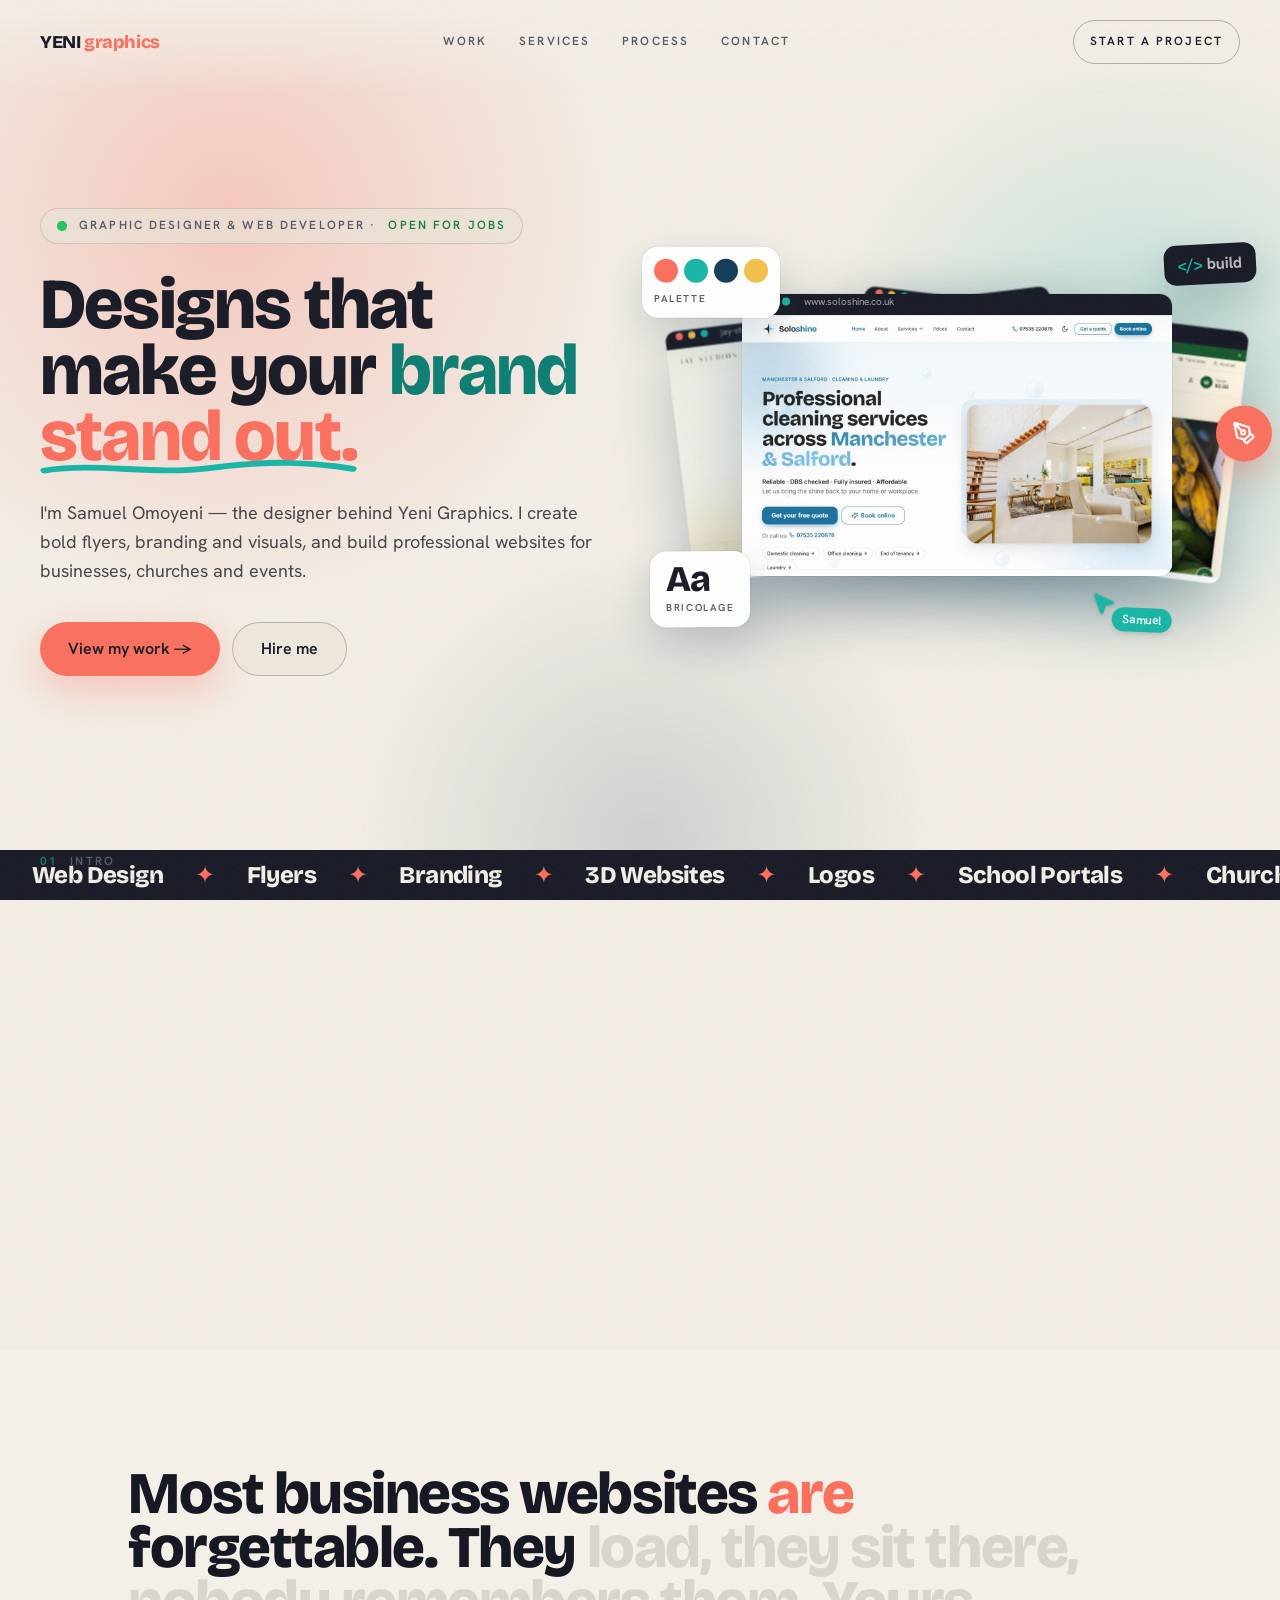
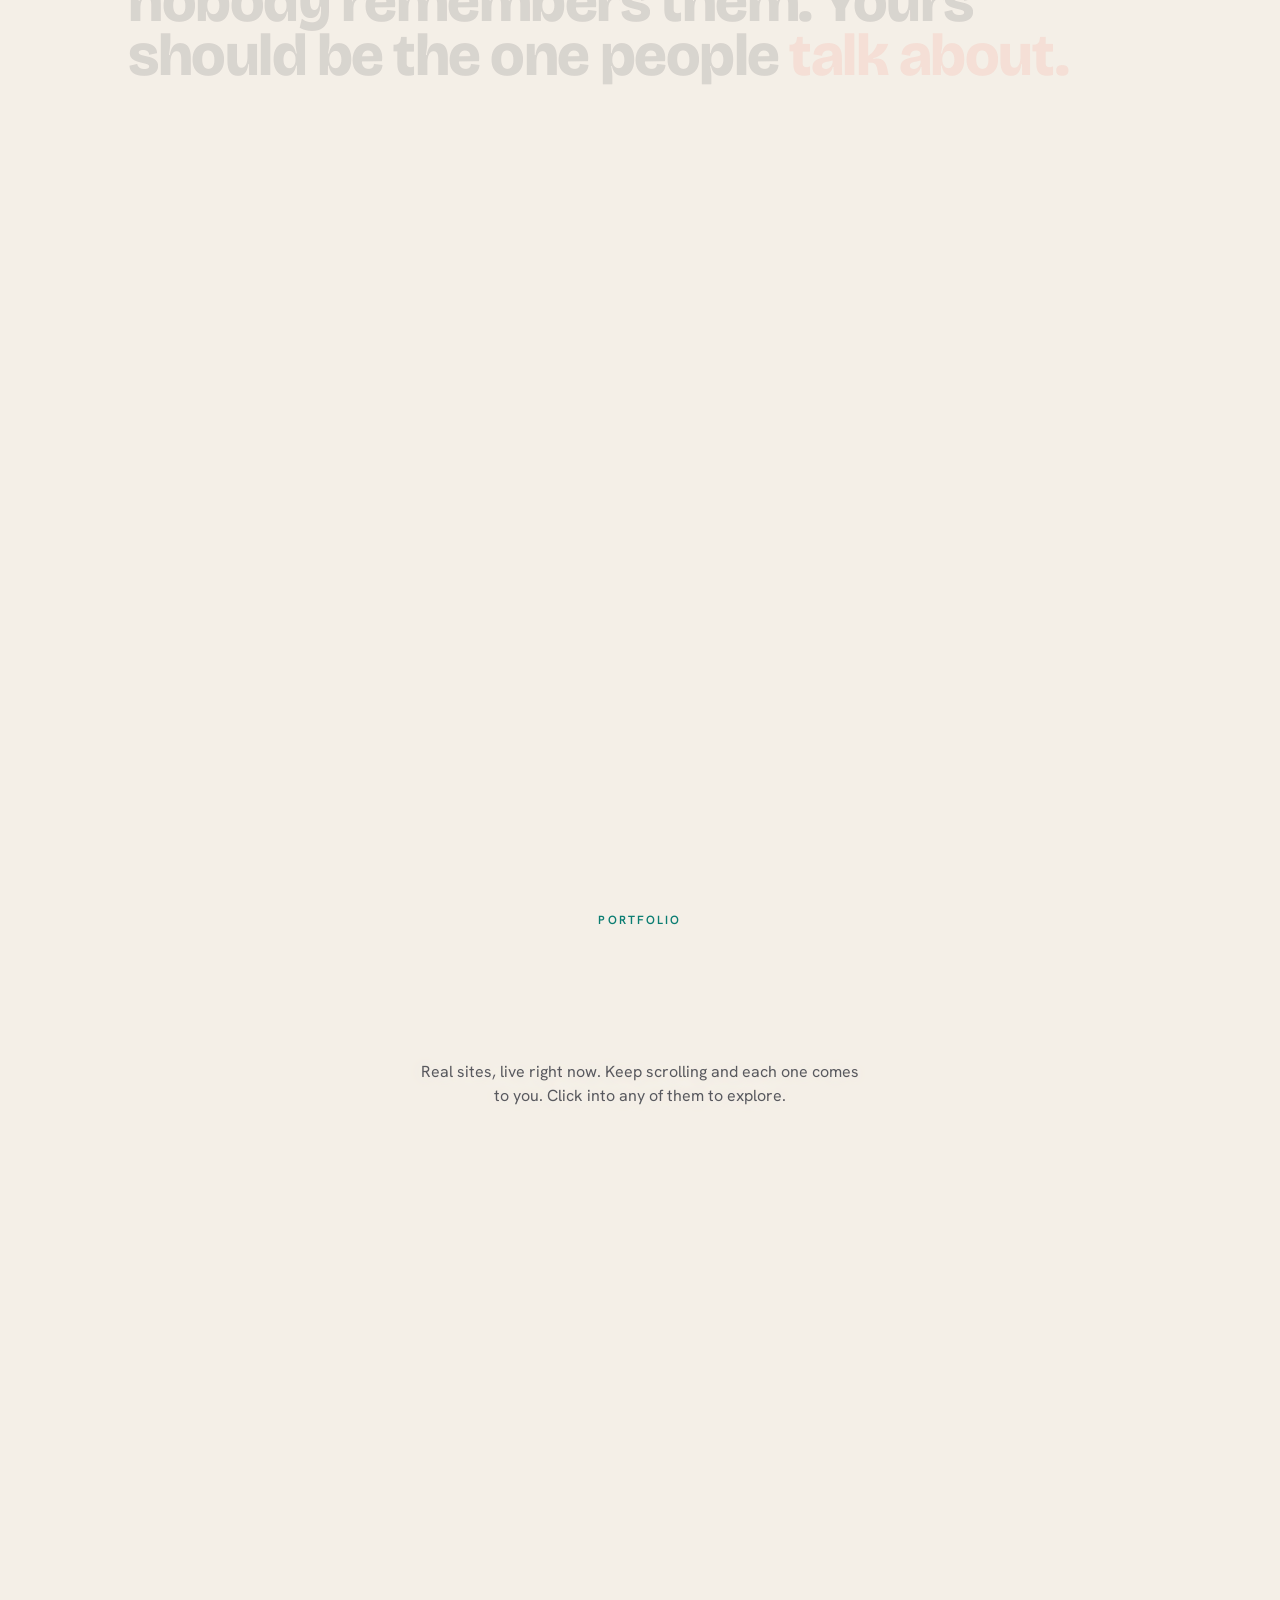
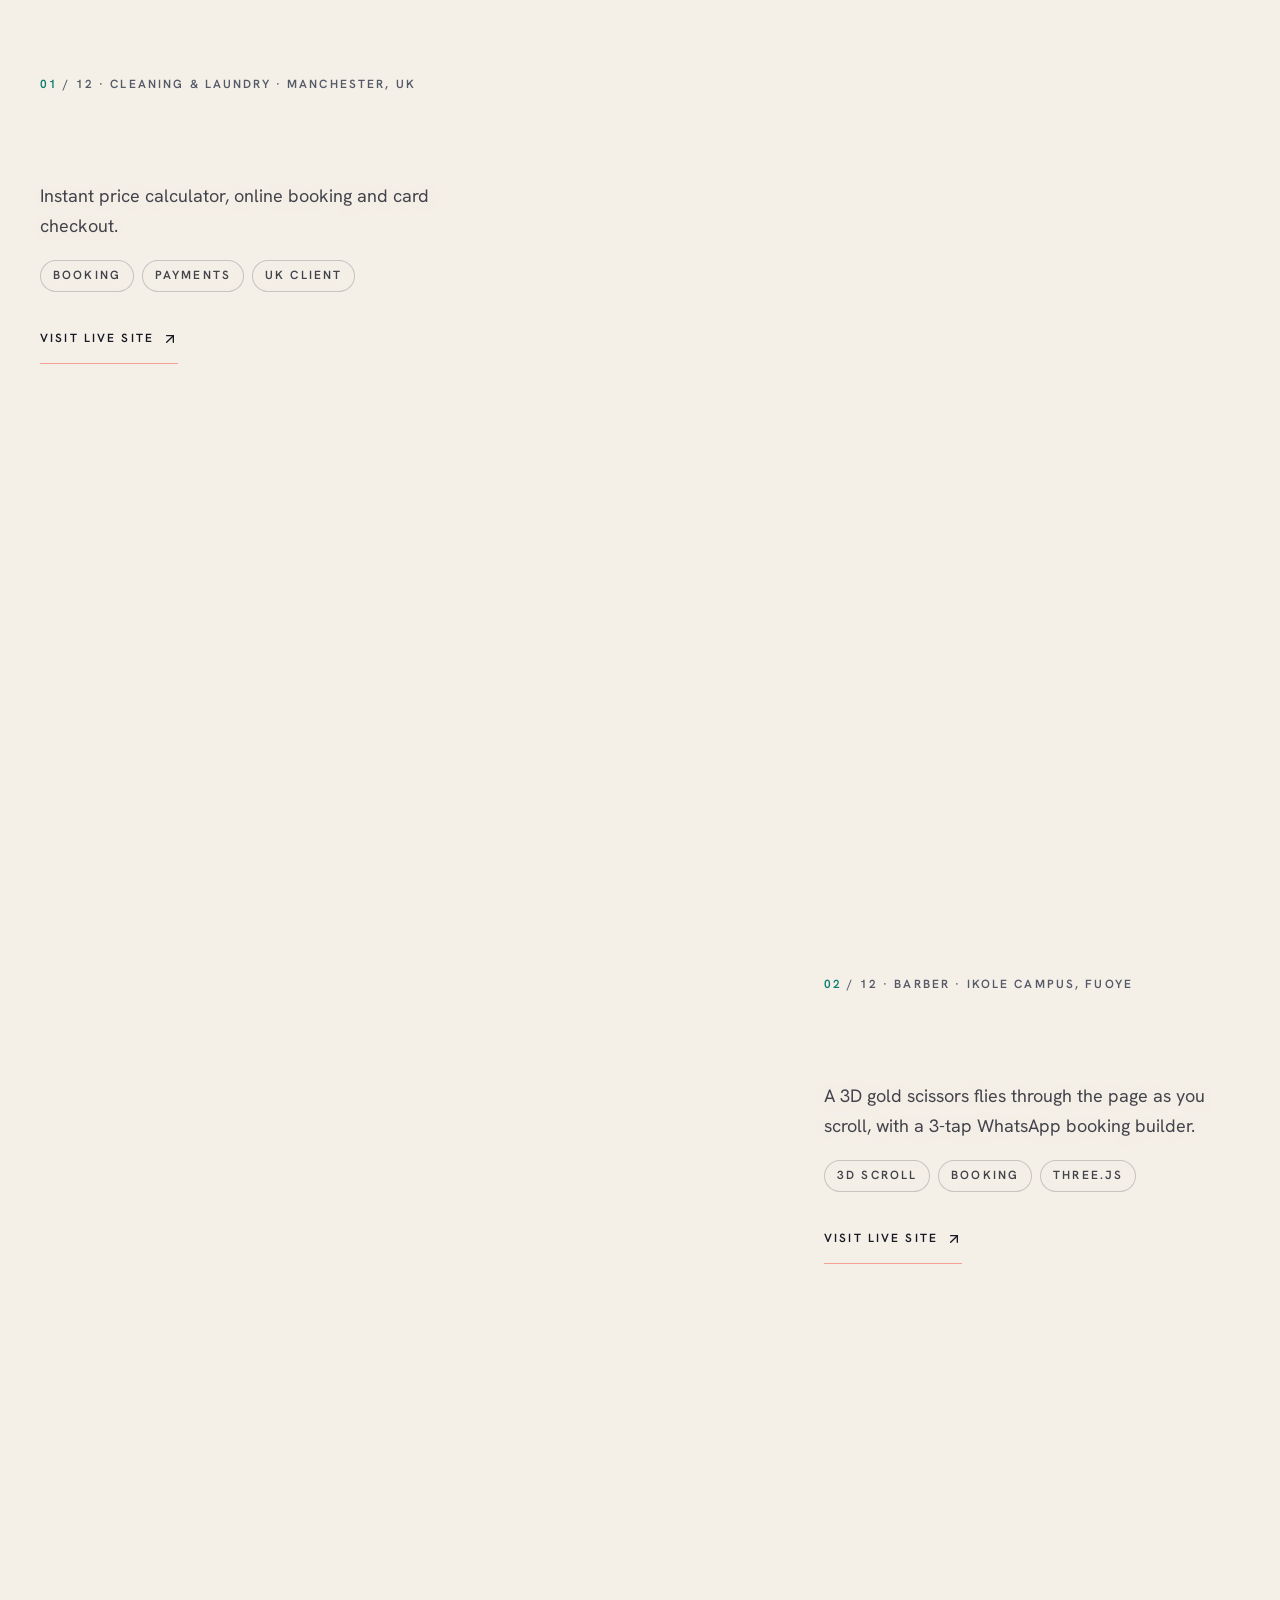
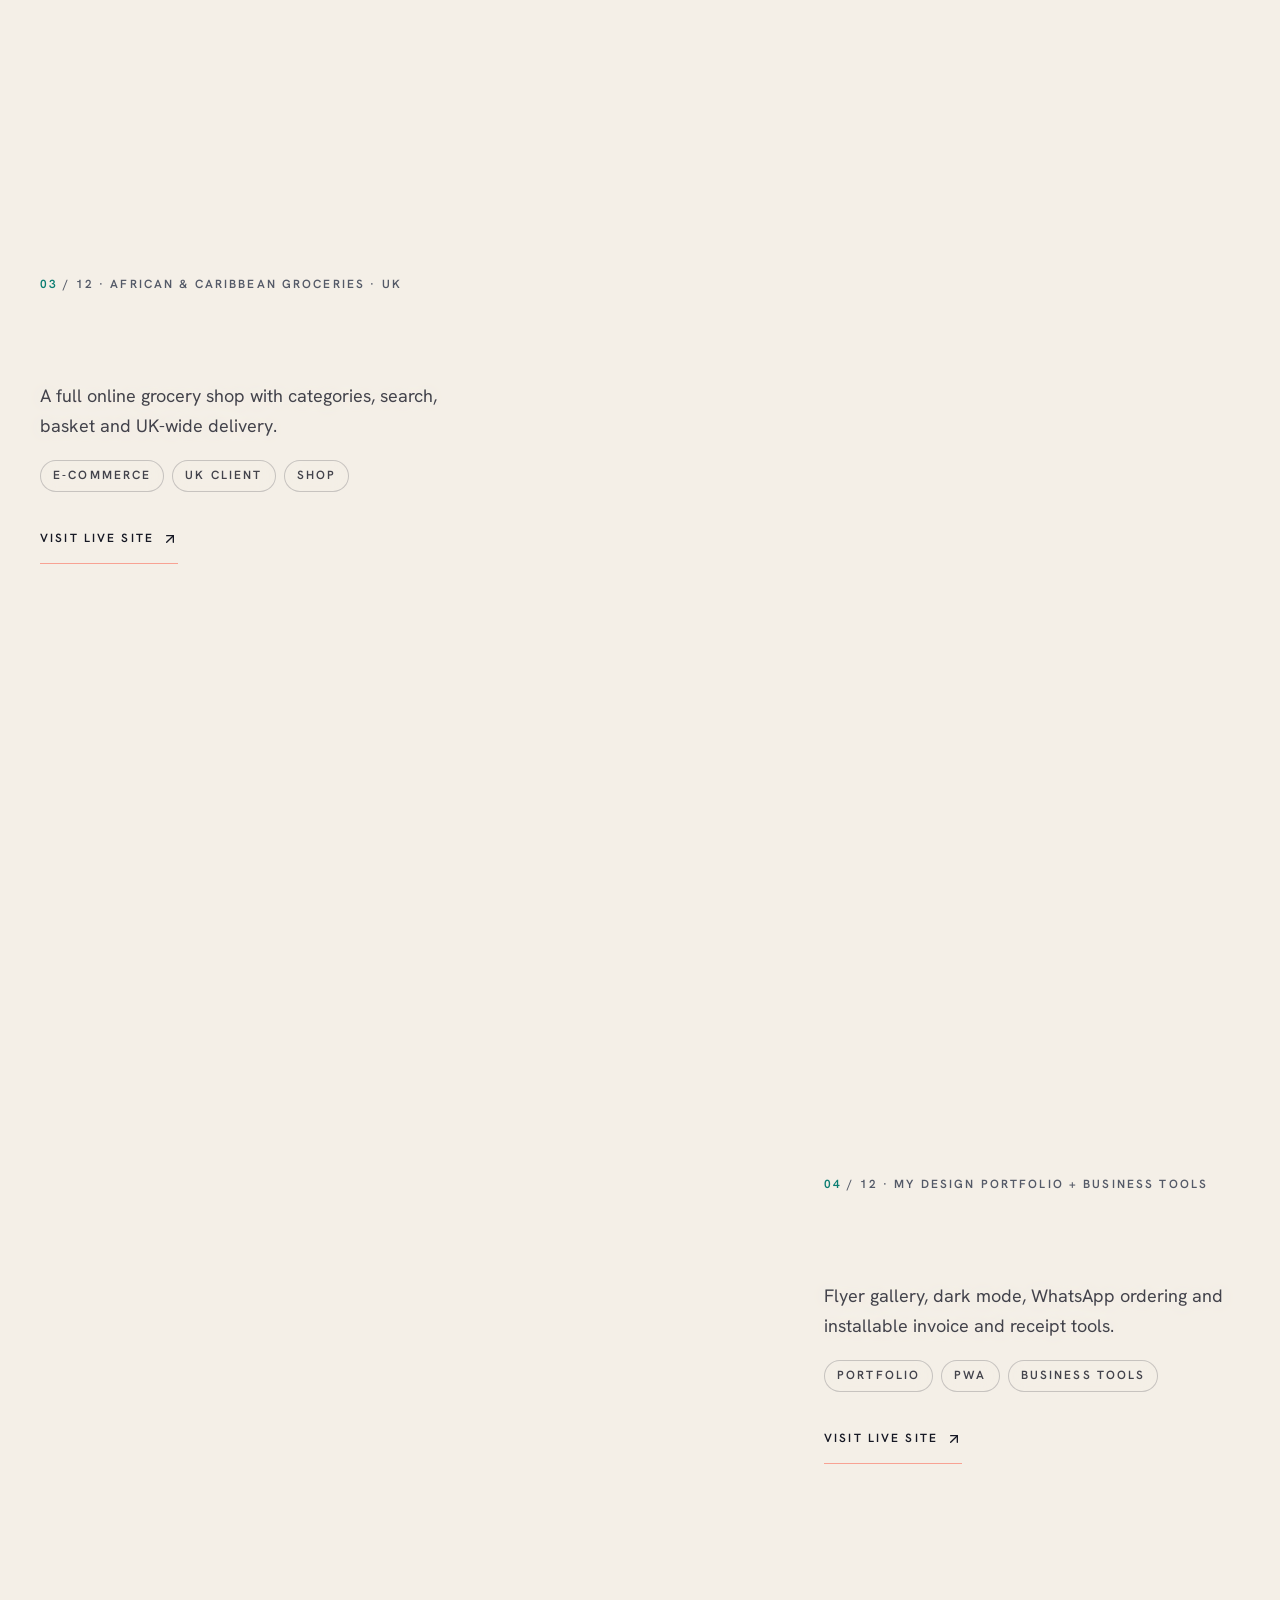
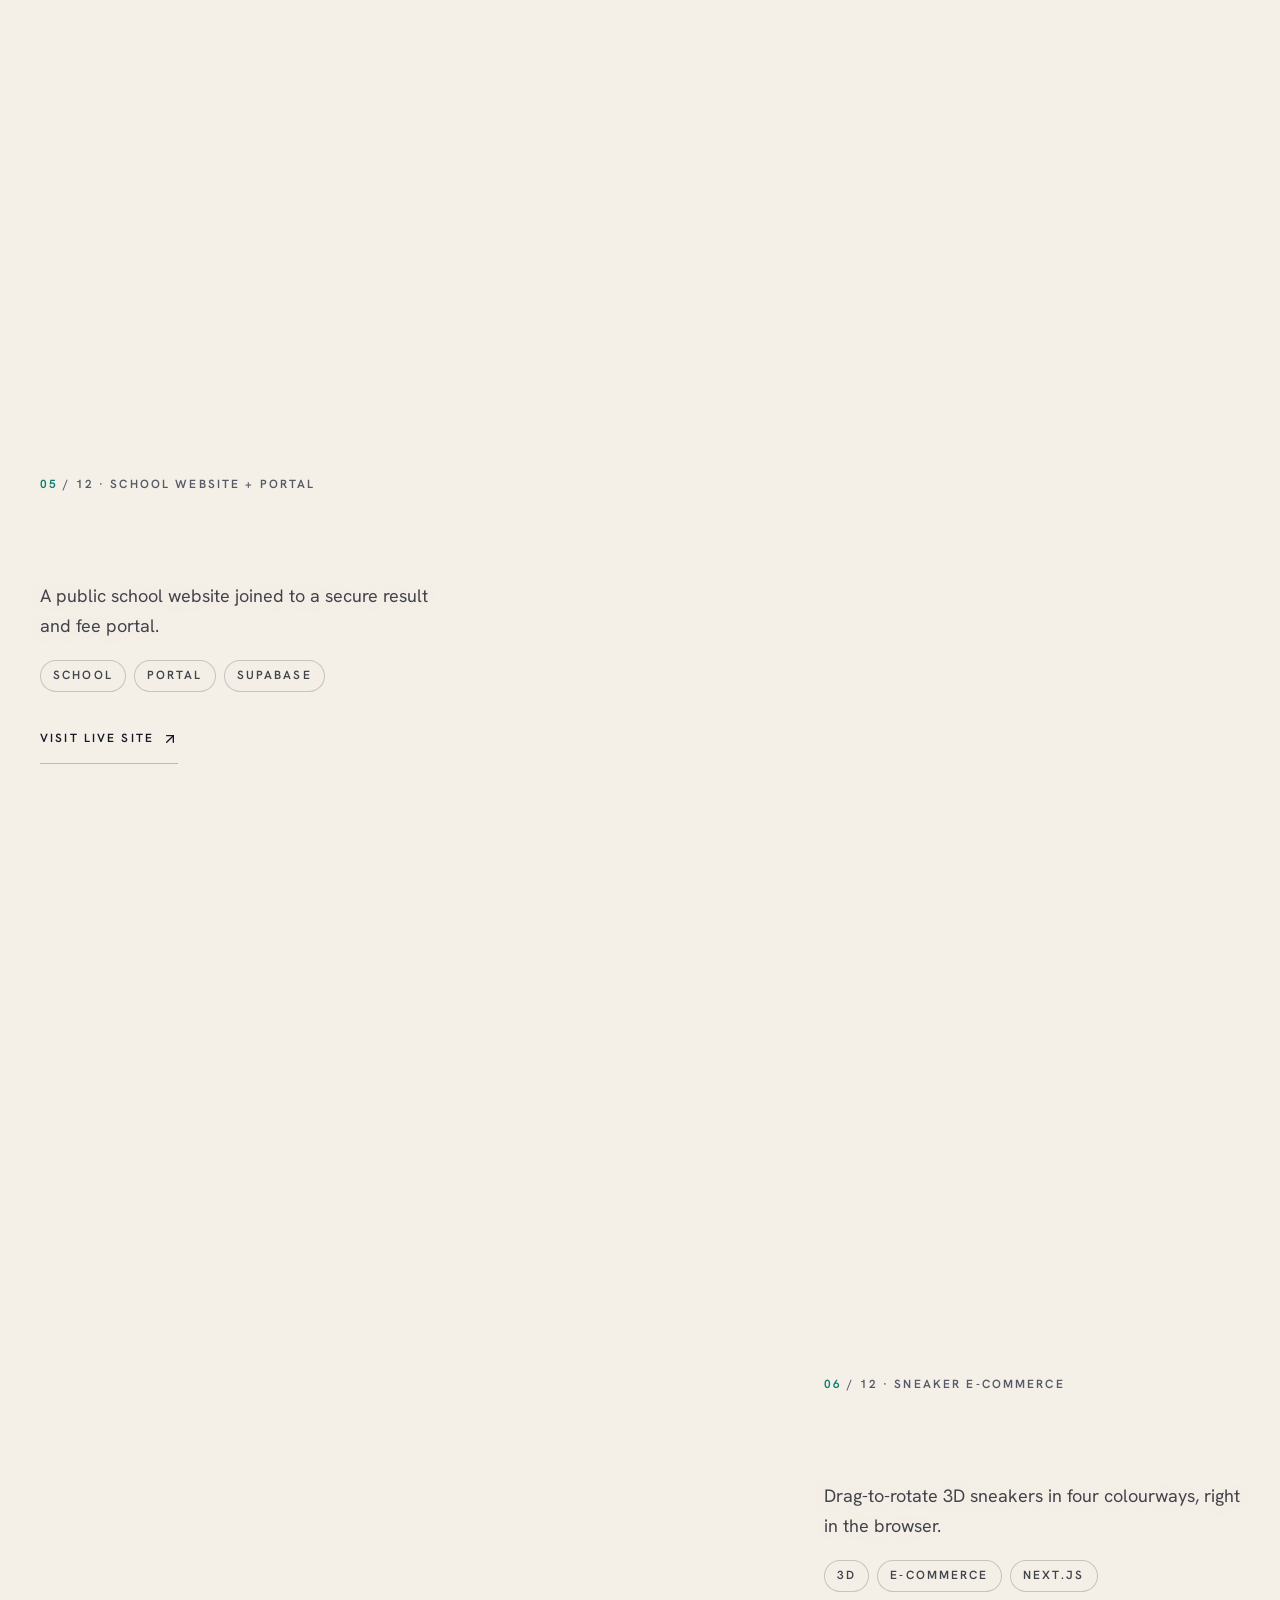
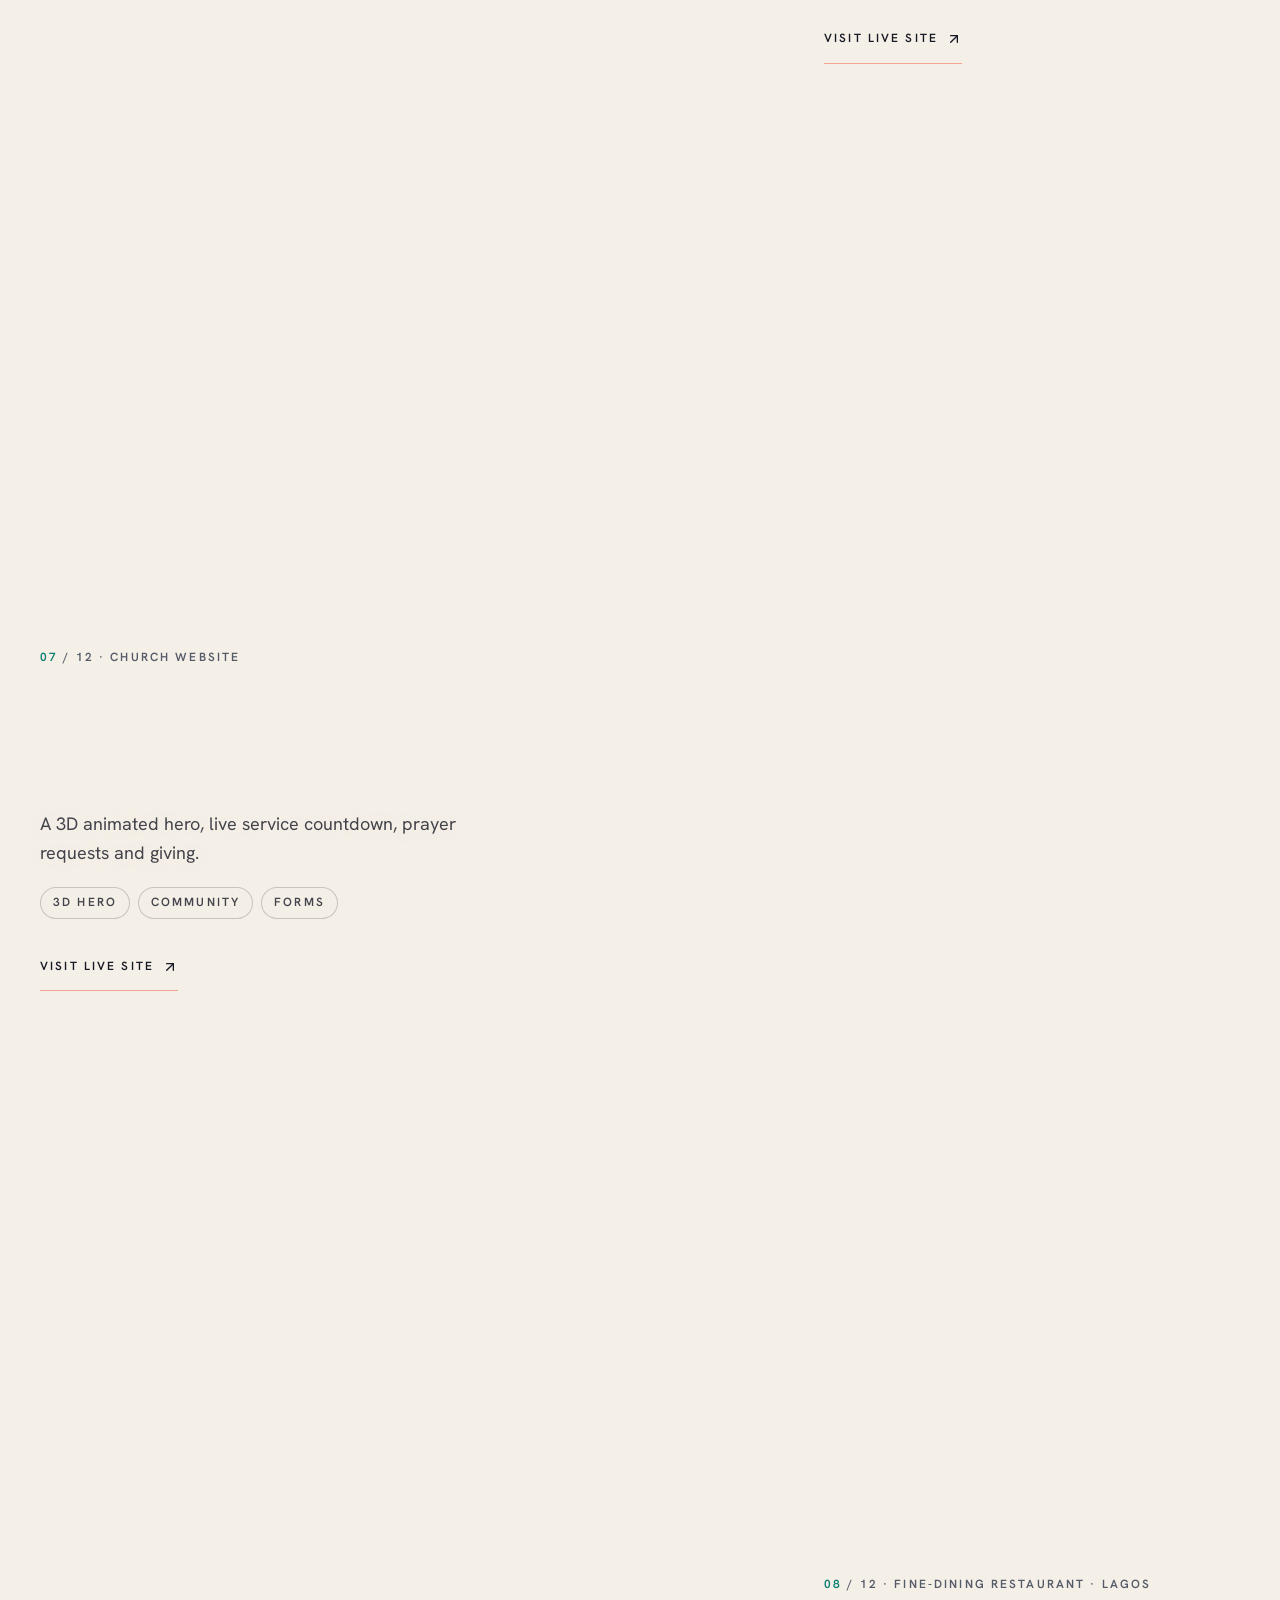
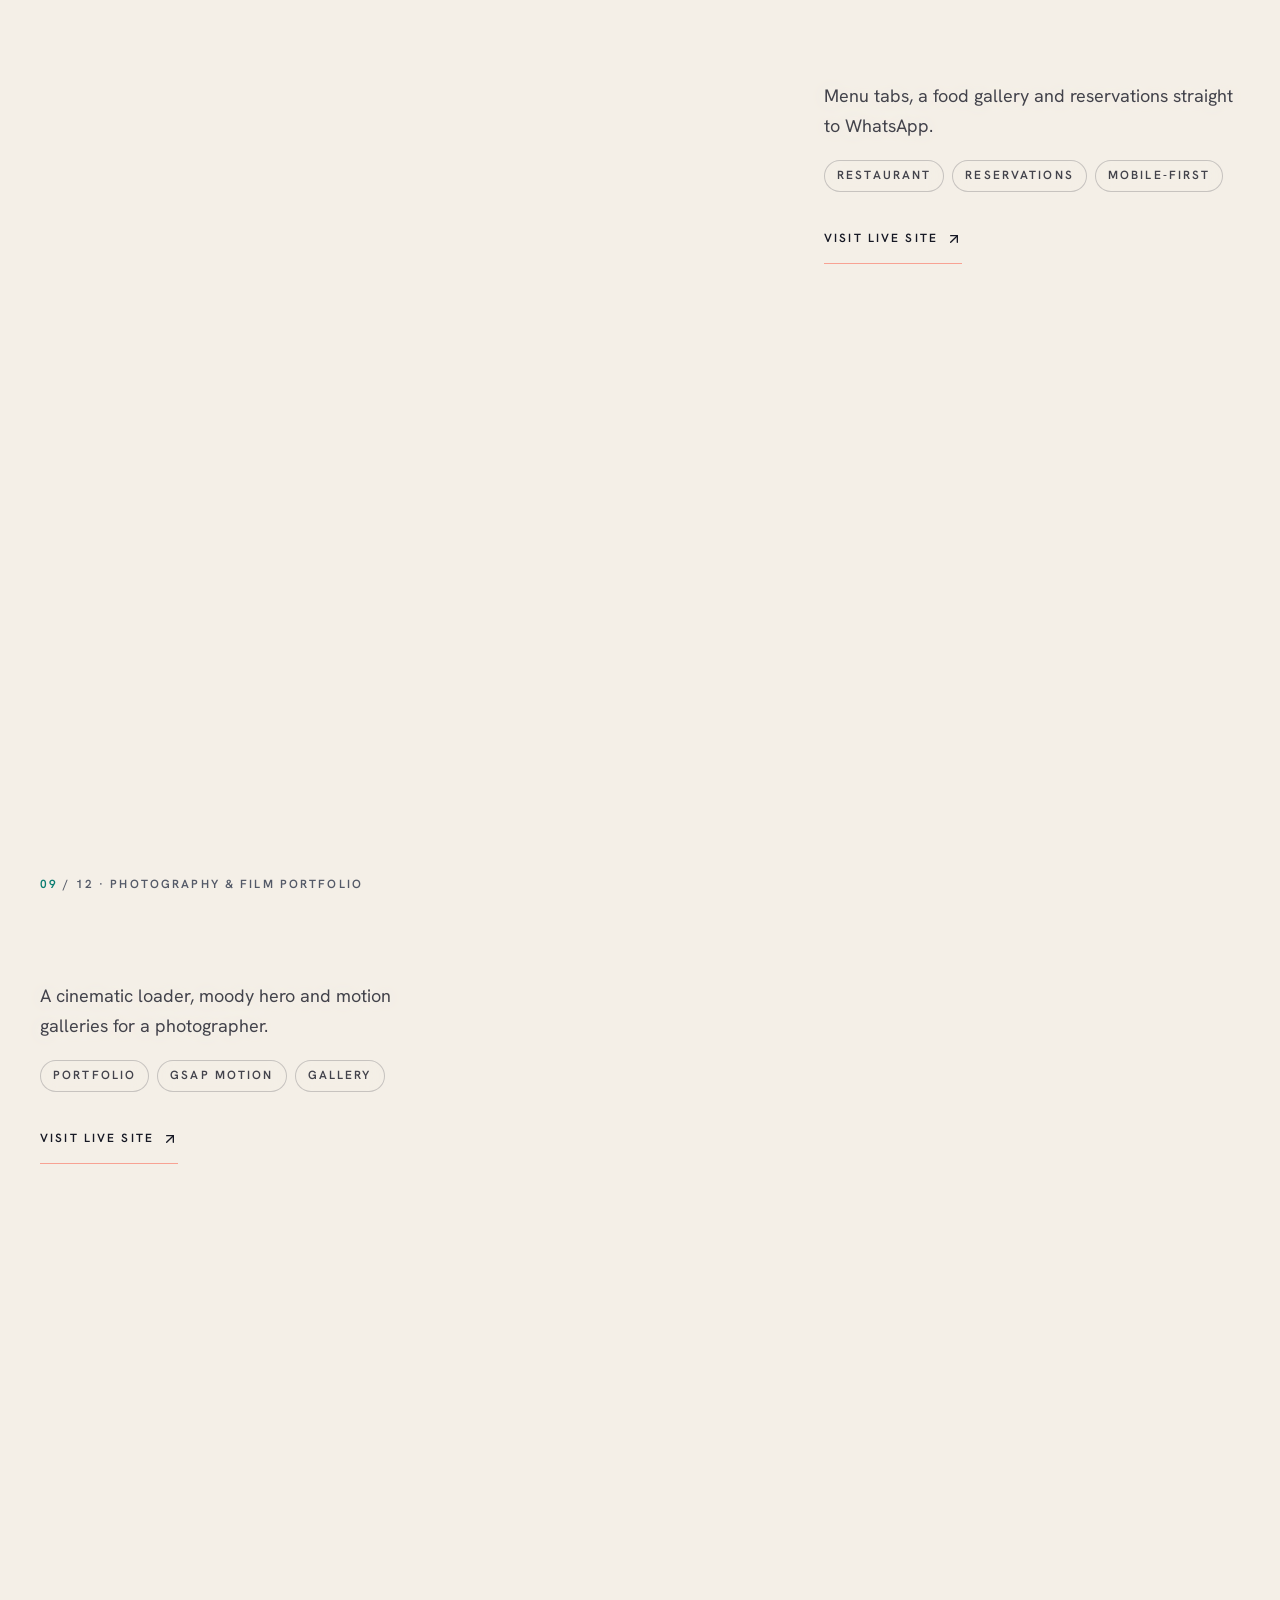
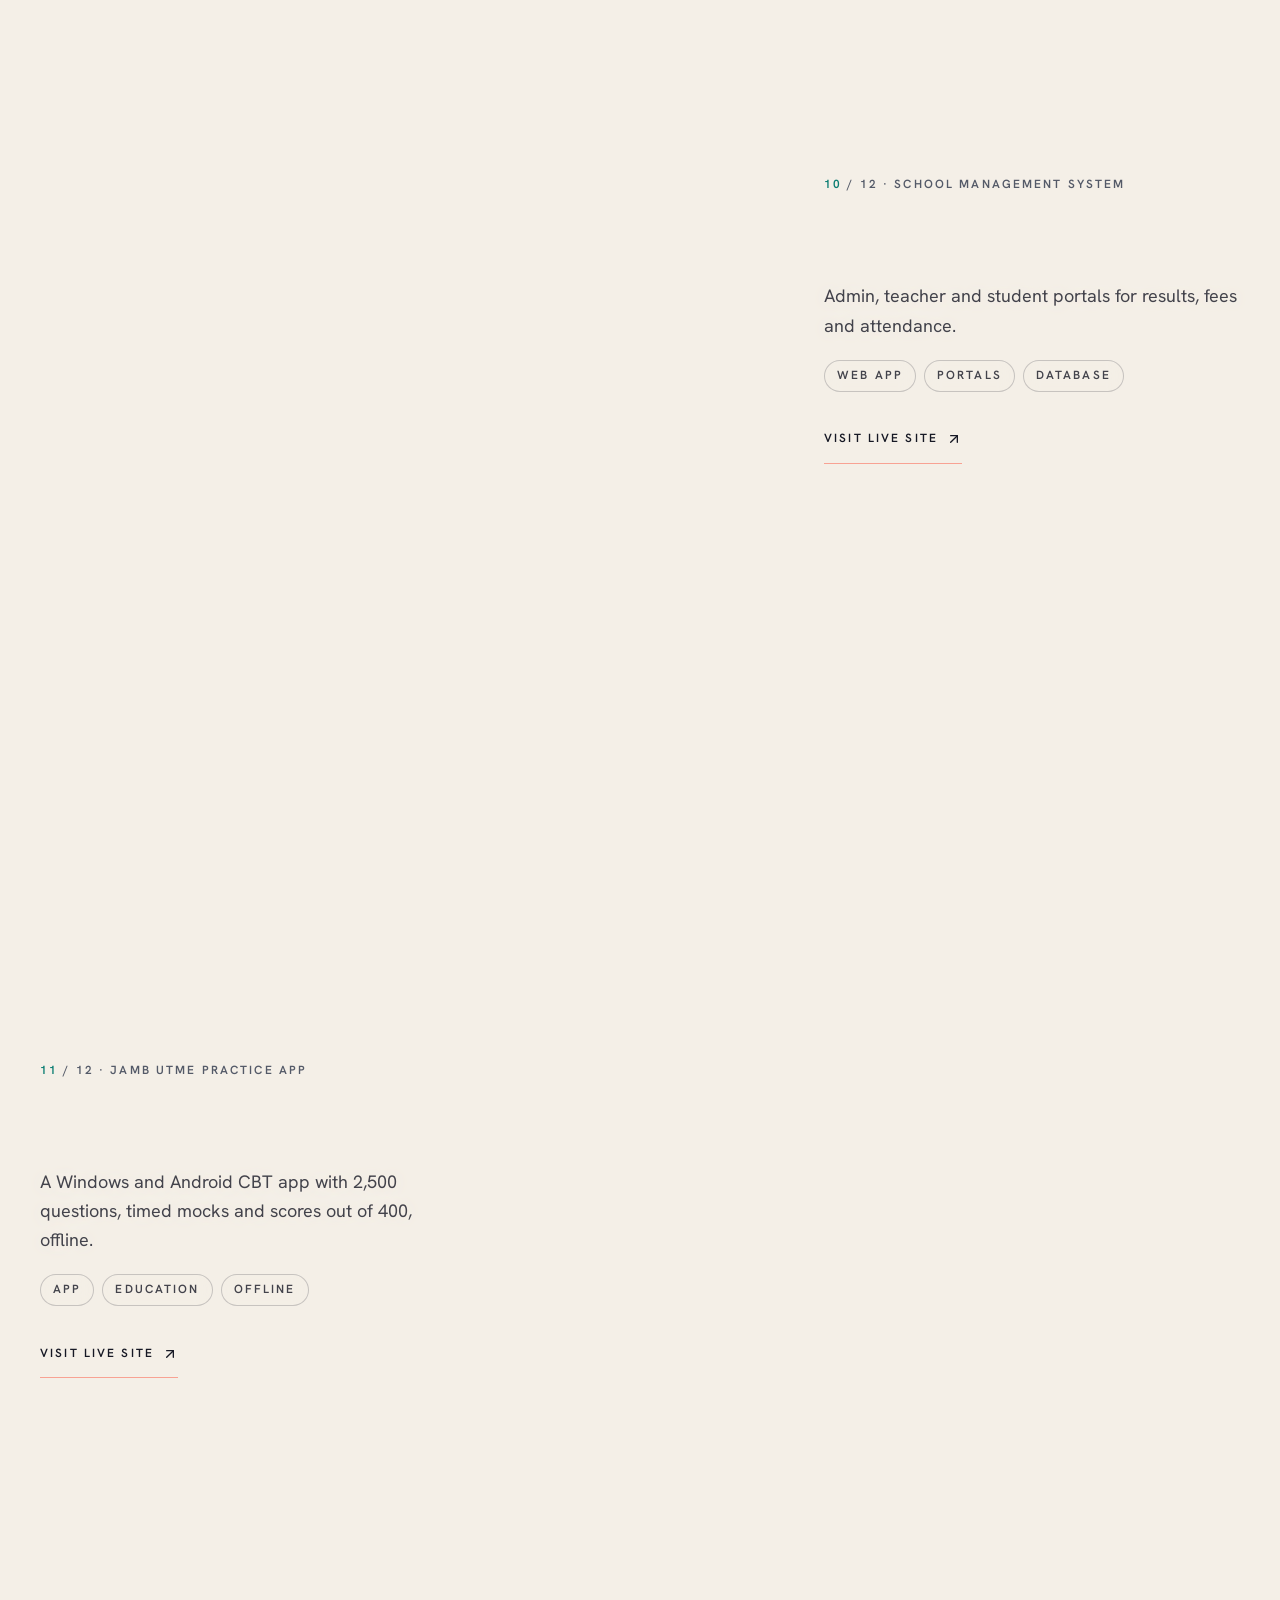
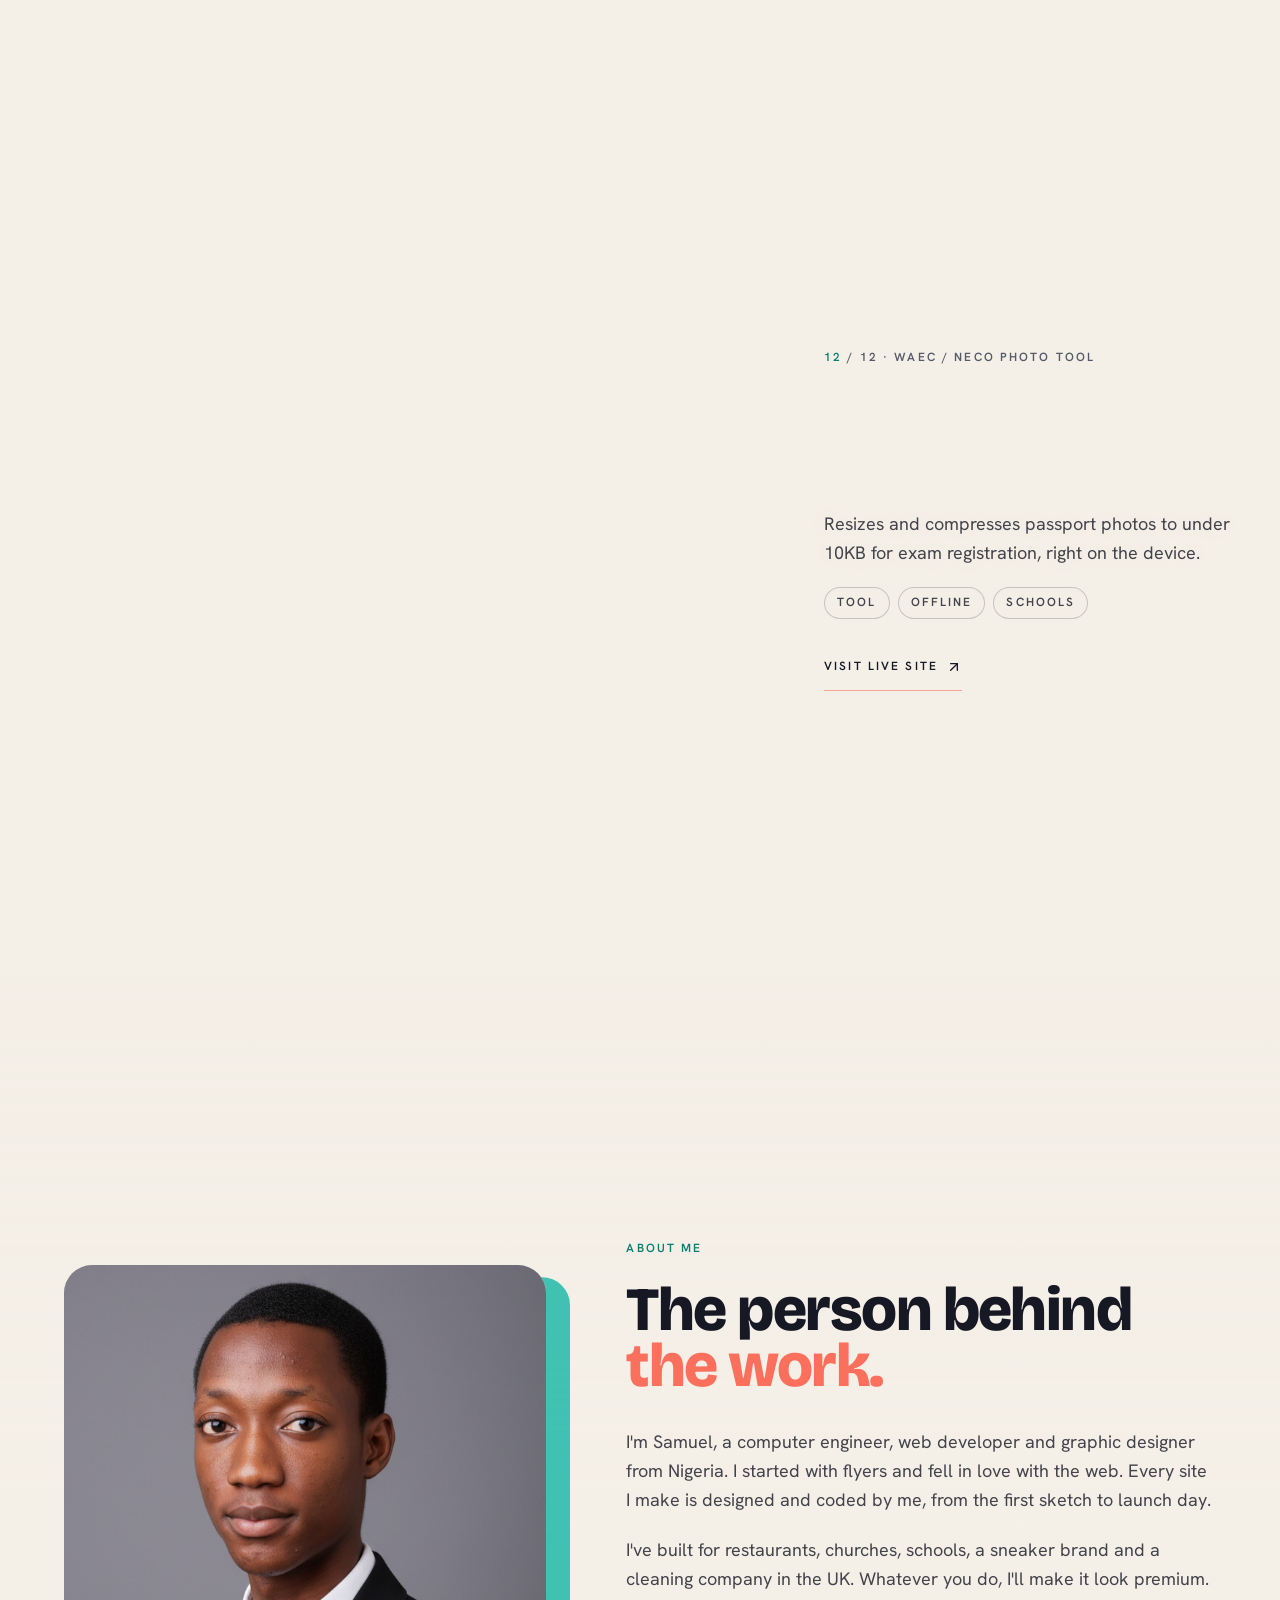
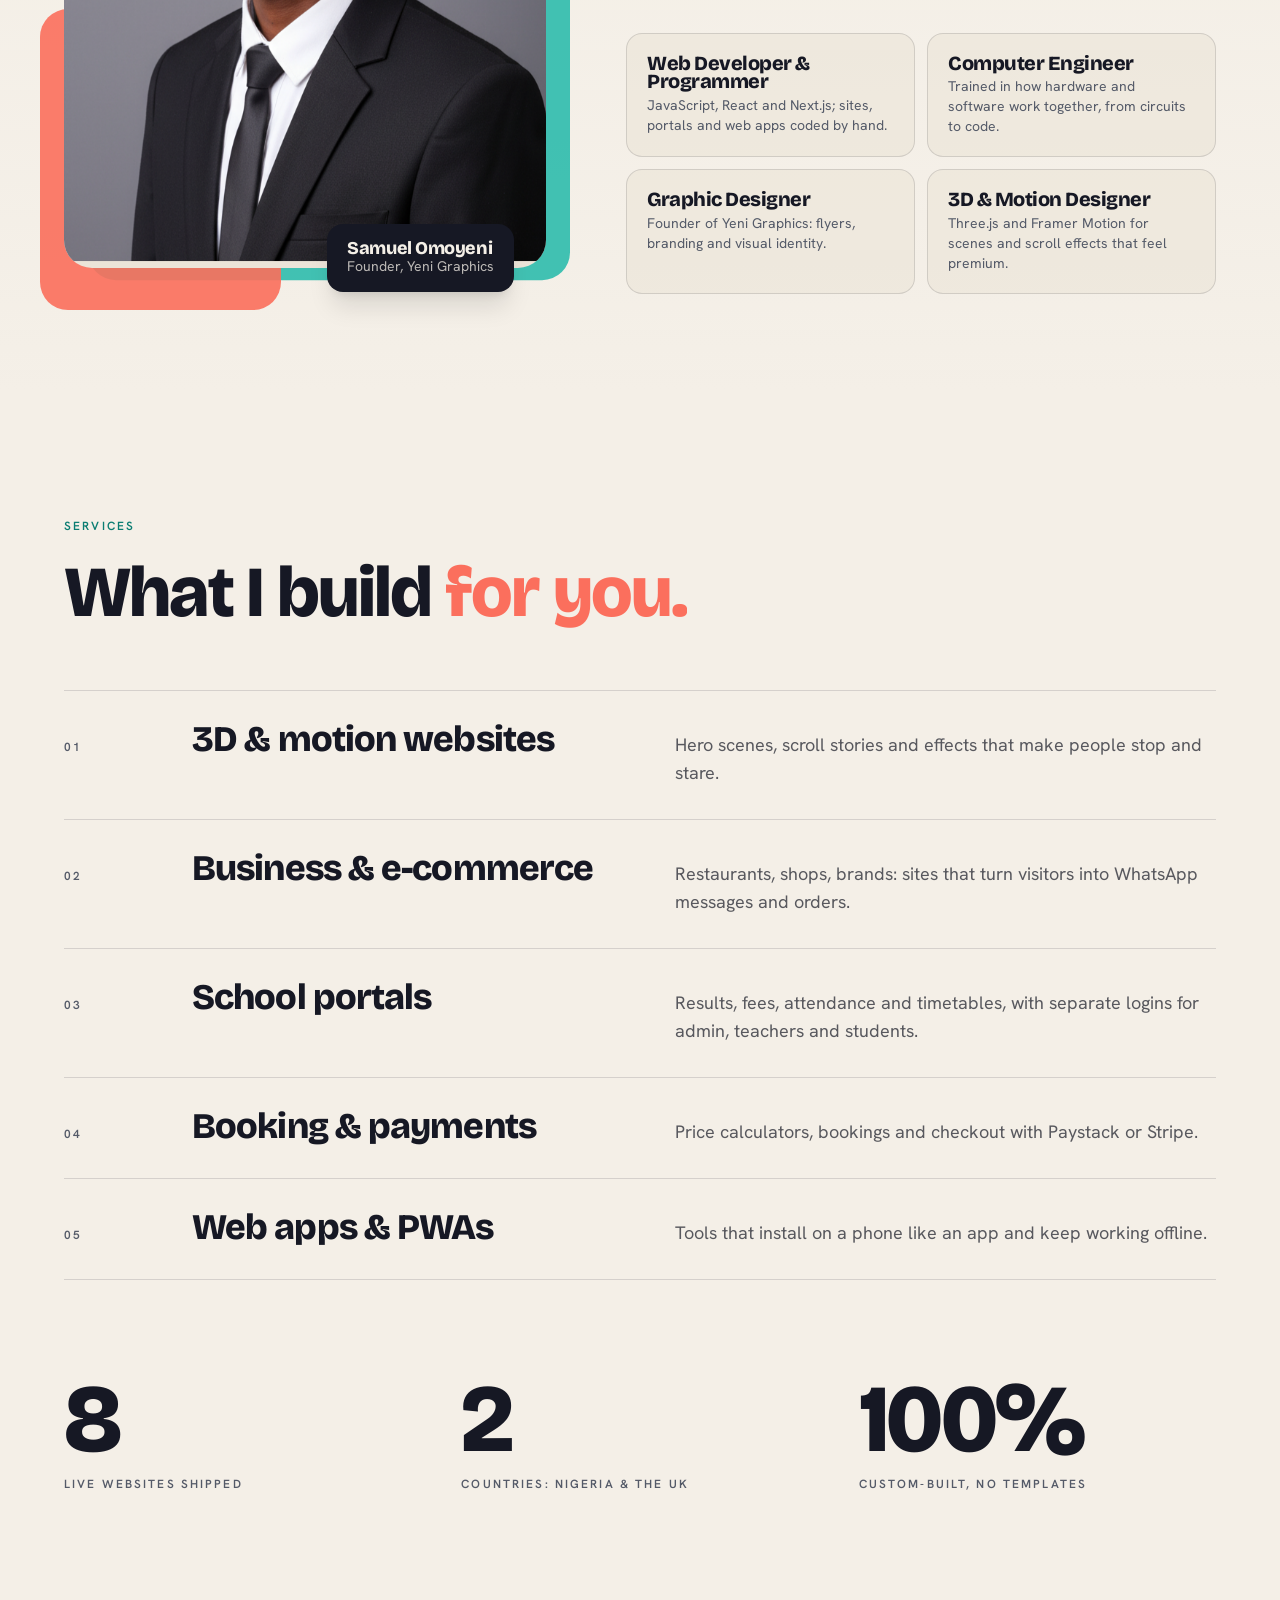
==== commit a485adfd: "Websites: add Jay Studios, Joyfulfood, PassMark CBT, Passport Resizer; fix Soloshine card - Soloshin" ====
--- a/web/index.html
+++ b/web/index.html
@@ -1 +1 @@
-<!DOCTYPE html><html lang="en"><head><meta charSet="utf-8"/><meta name="viewport" content="width=device-width, initial-scale=1"/><link rel="preload" as="image" href="/web/work/full/soloshine.jpg" fetchPriority="high"/><link rel="stylesheet" href="/web/_next/static/css/b99cf0e7e8bcddd8.css" data-precedence="next"/><link rel="preload" as="script" fetchPriority="low" href="/web/_next/static/chunks/webpack-94f5ab1d1b33e5e5.js"/><script src="/web/_next/static/chunks/fd9d1056-8ef33f5ef9456d1f.js" async=""></script><script src="/web/_next/static/chunks/117-b69529a71a007c58.js" async=""></script><script src="/web/_next/static/chunks/main-app-bb5998430c46e023.js" async=""></script><script src="/web/_next/static/chunks/281-bf22fe8633a5f802.js" async=""></script><script src="/web/_next/static/chunks/app/page-c5d574c8e781242b.js" async=""></script><link rel="preconnect" href="https://fonts.googleapis.com"/><link rel="preconnect" href="https://fonts.gstatic.com" crossorigin=""/><title>Yeni Graphics — 3D &amp; motion websites by Samuel Omoyeni</title><meta name="description" content="Samuel Omoyeni designs and builds premium 3D and motion websites for businesses, schools, churches and brands. Based in Nigeria, working worldwide."/><link rel="icon" href="/web/logo.png"/><link rel="apple-touch-icon" href="/web/logo.png"/><link rel="stylesheet" href="https://fonts.googleapis.com/css2?family=Bricolage+Grotesque:opsz,wght@12..96,300..800&amp;family=Hanken+Grotesk:wght@300..700&amp;display=swap"/><script src="/web/_next/static/chunks/polyfills-42372ed130431b0a.js" noModule=""></script></head><body class="antialiased"><header class="fixed inset-x-0 top-0 z-50 flex items-center justify-between border-b border-line bg-ink/90 px-5 pb-4 pt-5 backdrop-blur-md md:border-0 md:bg-transparent md:bg-gradient-to-b md:from-ink/90 md:via-ink/50 md:to-transparent md:pb-8 md:backdrop-blur-none md:px-10" style="opacity:0;transform:translateY(-20px)"><a href="#top" class="display text-lg tracking-tight text-paper" aria-label="Yeni Graphics, back to top">YENI<span class="serif-accent ml-1 text-amber">graphics</span></a><nav class="hidden items-center gap-8 md:flex" aria-label="Main"><a href="#work" class="label text-paper-dim transition-colors duration-200 hover:text-paper">Work</a><a href="#services" class="label text-paper-dim transition-colors duration-200 hover:text-paper">Services</a><a href="#process" class="label text-paper-dim transition-colors duration-200 hover:text-paper">Process</a><a href="#contact" class="label text-paper-dim transition-colors duration-200 hover:text-paper">Contact</a></nav><a class="label rounded-full border border-paper/30 px-4 py-3 text-paper transition-colors duration-200 hover:border-amber hover:bg-amber hover:text-paper" href="https://wa.me/2348054965524?text=Hi%20Samuel!%20I&#x27;d%20like%20a%20website%20for%20my%20business." target="_blank" rel="noopener noreferrer" style="transform:none">Start a project</a></header><div class="pointer-events-none fixed bottom-5 left-5 z-50 hidden w-56 md:left-10 md:block" style="opacity:0"><div class="label flex items-baseline gap-3 text-paper-dim"><span class="text-amber">01</span><span style="opacity:0;transform:translateY(8px)">Home</span></div><div class="mt-2 h-px w-full bg-line"><div class="h-px origin-left bg-amber" style="transform:scaleX(0)"></div></div></div><div class="grain" aria-hidden="true"></div><main class="relative z-10"><section id="top" data-scene="01" data-title="Home" class="relative flex min-h-[min(100svh,60rem)] items-center md:min-h-[100svh] overflow-x-clip bg-ink px-5 pb-28 pt-28 md:px-10 md:pb-32"><div aria-hidden="true" class="pointer-events-none absolute inset-0 overflow-hidden"><div class="hero-blob left-[-12%] top-[-18%] h-[60vw] w-[60vw]"></div><div class="hero-blob hero-blob--b right-[-14%] top-[6%] h-[50vw] w-[50vw]"></div><div class="hero-blob hero-blob--c bottom-[-25%] left-[28%] h-[45vw] w-[45vw]"></div></div><div class="relative mx-auto grid w-full max-w-7xl items-center gap-14 lg:grid-cols-[1.05fr_1fr] lg:gap-10"><div><div class="" style="opacity:0;transform:translateY(16px)"><p class="label inline-flex items-center gap-2.5 whitespace-nowrap rounded-full border border-line bg-ink-2/70 px-4 py-2 !tracking-[0.12em] text-paper-dim sm:gap-3 sm:!tracking-[0.18em]"><span class="relative flex h-2.5 w-2.5 shrink-0"><span class="absolute inline-flex h-full w-full animate-ping rounded-full bg-[#22c55e] opacity-60"></span><span class="relative inline-flex h-2.5 w-2.5 rounded-full bg-[#22c55e]"></span></span><span class="hidden sm:inline">Graphic Designer &amp; Web Developer ·</span><span class="sm:hidden">Web Designer ·</span><span class="whitespace-nowrap text-[#15803d]">Open for jobs</span></p></div><h1 class="display mt-7 text-[12vw] text-paper sm:text-[9vw] lg:text-[5.6vw]"><span class="" aria-label="Designs that make your"><span aria-hidden="true" class="inline-block overflow-hidden pb-[0.12em] -mb-[0.12em] align-bottom"><span class="inline-block" style="transform:translateY(110%)">Designs<!-- --> </span></span><span aria-hidden="true" class="inline-block overflow-hidden pb-[0.12em] -mb-[0.12em] align-bottom"><span class="inline-block" style="transform:translateY(110%)">that<!-- --> </span></span><span aria-hidden="true" class="inline-block overflow-hidden pb-[0.12em] -mb-[0.12em] align-bottom"><span class="inline-block" style="transform:translateY(110%)">make<!-- --> </span></span><span aria-hidden="true" class="inline-block overflow-hidden pb-[0.12em] -mb-[0.12em] align-bottom"><span class="inline-block" style="transform:translateY(110%)">your</span></span></span> <span class="inline-block overflow-hidden pb-[0.12em] -mb-[0.12em] align-bottom text-[color:var(--teal-deep)]" style="opacity:0;transform:translateY(60%)"><span class="inline-block" style="transform:none">brand</span></span> <span class="serif-accent relative inline-block text-amber"><span class="" aria-label="stand out."><span aria-hidden="true" class="inline-block overflow-hidden pb-[0.12em] -mb-[0.12em] align-bottom"><span class="inline-block" style="transform:translateY(110%)">stand<!-- --> </span></span><span aria-hidden="true" class="inline-block overflow-hidden pb-[0.12em] -mb-[0.12em] align-bottom"><span class="inline-block" style="transform:translateY(110%)">out.</span></span></span><svg aria-hidden="true" viewBox="0 0 300 24" preserveAspectRatio="none" class="pointer-events-none absolute -bottom-[0.12em] left-0 h-[0.28em] w-full overflow-visible"><path d="M4 15 C 55 5, 105 21, 160 12 S 255 4, 296 13" fill="none" stroke="var(--teal)" stroke-width="7" stroke-linecap="round" pathLength="1" stroke-dashoffset="0px" stroke-dasharray="0px 1px"></path></svg></span></h1><div class="" style="opacity:0;transform:translateY(40px)"><p class="mt-7 max-w-xl text-lg leading-relaxed text-paper/80">I&#x27;m Samuel Omoyeni — the designer behind Yeni Graphics. I create bold flyers, branding and visuals, and build professional websites for businesses, churches and events.</p></div><div class="mt-9 flex flex-wrap gap-3" style="opacity:0;transform:translateY(40px)"><a class="inline-flex min-h-12 items-center rounded-full bg-amber px-7 py-3.5 font-semibold text-paper shadow-[0_14px_40px_rgba(251,111,93,0.35)]" href="#work" style="transform:none">View my work →</a><a href="#contact" class="inline-flex min-h-12 items-center rounded-full border border-paper/25 bg-ink-2/60 px-7 py-3.5 font-semibold text-paper transition-colors hover:border-teal hover:text-teal">Hire me</a></div></div><div class="relative mx-auto aspect-[16/11] w-full max-w-xl [perspective:1400px]" style="opacity:1"><div class="absolute inset-0 [transform-style:preserve-3d]" style="transform:none"><a href="https://yeni-graphics.vercel.app" target="_blank" rel="noopener noreferrer" aria-label="Visit Yeni Graphics" class="absolute left-[12%] top-[12%] block w-[76%] overflow-hidden rounded-xl bg-white shadow-[0_30px_70px_rgba(18,59,86,0.28)] ring-1 ring-black/5 scale-[0.9]" style="z-index:1;opacity:0;transform:translateX(-22%) translateY(60px) rotate(-7deg) rotateX(18deg)"><div><div class="flex h-7 items-center gap-1.5 bg-[#161824] px-3"><i class="h-2 w-2 rounded-full bg-amber"></i><i class="h-2 w-2 rounded-full bg-[#f4c14a]"></i><i class="h-2 w-2 rounded-full bg-teal"></i><span class="ml-2 truncate text-[10px] text-white/60">yeni-graphics.vercel.app</span></div><div class="relative aspect-[1280/756] bg-ink-2"><img alt="Yeni Graphics website" loading="lazy" decoding="async" data-nimg="fill" class="object-cover object-top" style="position:absolute;height:100%;width:100%;left:0;top:0;right:0;bottom:0;color:transparent" src="/web/work/yenigraphics.jpg"/></div></div></a><a href="https://soloshine.vercel.app" target="_blank" rel="noopener noreferrer" aria-label="Visit Soloshine" class="absolute left-[12%] top-[12%] block w-[76%] overflow-hidden rounded-xl bg-white shadow-[0_30px_70px_rgba(18,59,86,0.28)] ring-1 ring-black/5 " style="z-index:3;opacity:0;transform:translateY(60px) rotateX(18deg)"><div><div class="flex h-7 items-center gap-1.5 bg-[#161824] px-3"><i class="h-2 w-2 rounded-full bg-amber"></i><i class="h-2 w-2 rounded-full bg-[#f4c14a]"></i><i class="h-2 w-2 rounded-full bg-teal"></i><span class="ml-2 truncate text-[10px] text-white/60">soloshine.vercel.app</span></div><div class="relative aspect-[1280/756] bg-ink-2"><img alt="Soloshine website" fetchPriority="high" decoding="async" data-nimg="fill" class="object-cover object-top" style="position:absolute;height:100%;width:100%;left:0;top:0;right:0;bottom:0;color:transparent" src="/web/work/full/soloshine.jpg"/></div></div></a><a href="https://great-scholar-school.netlify.app" target="_blank" rel="noopener noreferrer" aria-label="Visit Great Scholar" class="absolute left-[12%] top-[12%] block w-[76%] overflow-hidden rounded-xl bg-white shadow-[0_30px_70px_rgba(18,59,86,0.28)] ring-1 ring-black/5 scale-[0.9]" style="z-index:1;opacity:0;transform:translateX(22%) translateY(60px) rotate(7deg) rotateX(18deg)"><div><div class="flex h-7 items-center gap-1.5 bg-[#161824] px-3"><i class="h-2 w-2 rounded-full bg-amber"></i><i class="h-2 w-2 rounded-full bg-[#f4c14a]"></i><i class="h-2 w-2 rounded-full bg-teal"></i><span class="ml-2 truncate text-[10px] text-white/60">great-scholar-school.netlify.app</span></div><div class="relative aspect-[1280/756] bg-ink-2"><img alt="Great Scholar website" loading="lazy" decoding="async" data-nimg="fill" class="object-cover object-top" style="position:absolute;height:100%;width:100%;left:0;top:0;right:0;bottom:0;color:transparent" src="/web/work/greatscholar.jpg"/></div></div></a></div><div class="absolute z-10 -top-10 left-0 sm:-left-8 sm:top-0" style="transform:none"><div style="opacity:0;transform:scale(0.5)"><div><div class="origin-top scale-75 sm:scale-100"><div class="rounded-2xl bg-white p-3 shadow-[0_18px_40px_rgba(18,59,86,0.18)] ring-1 ring-black/5"><div class="flex gap-1.5"><i class="h-5 w-5 rounded-full sm:h-6 sm:w-6 bg-amber"></i><i class="h-5 w-5 rounded-full sm:h-6 sm:w-6 bg-teal"></i><i class="h-5 w-5 rounded-full sm:h-6 sm:w-6 bg-[#123b56]"></i><i class="h-5 w-5 rounded-full sm:h-6 sm:w-6 bg-[#f4c14a]"></i></div><p class="mt-2 text-[10px] font-semibold uppercase tracking-[0.16em] text-paper-dim">Palette</p></div></div></div></div></div><div class="absolute z-10 -top-6 right-0 sm:-right-4 sm:top-1" style="transform:none"><div style="opacity:0;transform:scale(0.5)"><div><div class="origin-top scale-75 sm:scale-100"><div class="rounded-xl bg-[#161824] px-3.5 py-2 font-mono text-sm font-bold text-teal shadow-[0_18px_40px_rgba(18,59,86,0.25)] sm:text-base">&lt;/&gt; <span class="text-white/70">build</span></div></div></div></div></div><div class="absolute z-10 bottom-2 left-0 hidden sm:block sm:-left-6" style="transform:none"><div style="opacity:0;transform:scale(0.5)"><div><div class="origin-top scale-75 sm:scale-100"><div class="rounded-2xl bg-white px-4 py-3 shadow-[0_18px_40px_rgba(18,59,86,0.18)] ring-1 ring-black/5"><p class="display text-4xl leading-none text-paper">Aa</p><p class="mt-1 text-[10px] font-semibold uppercase tracking-[0.16em] text-paper-dim">Bricolage</p></div></div></div></div></div><div class="absolute z-10 -right-3 top-[42%] hidden sm:block sm:-right-8" style="transform:none"><div style="opacity:0;transform:scale(0.5)"><div><div class="origin-top scale-75 sm:scale-100"><div class="grid h-14 w-14 place-items-center rounded-full bg-amber text-white shadow-[0_14px_34px_rgba(251,111,93,0.45)]"><svg xmlns="http://www.w3.org/2000/svg" width="24" height="24" viewBox="0 0 24 24" fill="none" stroke="currentColor" stroke-width="2.2" stroke-linecap="round" stroke-linejoin="round" class="lucide lucide-pen-tool" aria-hidden="true"><path d="M15.707 21.293a1 1 0 0 1-1.414 0l-1.586-1.586a1 1 0 0 1 0-1.414l5.586-5.586a1 1 0 0 1 1.414 0l1.586 1.586a1 1 0 0 1 0 1.414z"></path><path d="m18 13-1.375-6.874a1 1 0 0 0-.746-.776L3.235 2.028a1 1 0 0 0-1.207 1.207L5.35 15.879a1 1 0 0 0 .776.746L13 18"></path><path d="m2.3 2.3 7.286 7.286"></path><circle cx="11" cy="11" r="2"></circle></svg></div></div></div></div></div><div class="absolute z-10 bottom-0 right-[12%] hidden sm:block" style="transform:none"><div style="opacity:0;transform:scale(0.5)"><div><div class="origin-top scale-75 sm:scale-100"><div class="flex items-start"><svg xmlns="http://www.w3.org/2000/svg" width="26" height="26" viewBox="0 0 24 24" fill="none" stroke="currentColor" stroke-width="2" stroke-linecap="round" stroke-linejoin="round" class="lucide lucide-mouse-pointer2 lucide-mouse-pointer-2 fill-teal text-teal drop-shadow" aria-hidden="true"><path d="M4.037 4.688a.495.495 0 0 1 .651-.651l16 6.5a.5.5 0 0 1-.063.947l-6.124 1.58a2 2 0 0 0-1.438 1.435l-1.579 6.126a.5.5 0 0 1-.947.063z"></path></svg><span class="mt-4 -ml-1 rounded-full bg-teal px-2.5 py-1 text-xs font-semibold text-white shadow-md">Samuel</span></div></div></div></div></div></div></div><div aria-hidden="true" class="absolute inset-x-0 bottom-0 overflow-hidden bg-[#161824] py-3.5 text-[#f4efe7]"><div class="marquee-track flex w-max"><div class="flex shrink-0 items-center"><span class="display flex items-center whitespace-nowrap text-lg md:text-2xl"><span class="px-6 md:px-8">Web Design</span><span class="text-amber">✦</span></span><span class="display flex items-center whitespace-nowrap text-lg md:text-2xl"><span class="px-6 md:px-8">Flyers</span><span class="text-amber">✦</span></span><span class="display flex items-center whitespace-nowrap text-lg md:text-2xl"><span class="px-6 md:px-8">Branding</span><span class="text-amber">✦</span></span><span class="display flex items-center whitespace-nowrap text-lg md:text-2xl"><span class="px-6 md:px-8">3D Websites</span><span class="text-amber">✦</span></span><span class="display flex items-center whitespace-nowrap text-lg md:text-2xl"><span class="px-6 md:px-8">Logos</span><span class="text-amber">✦</span></span><span class="display flex items-center whitespace-nowrap text-lg md:text-2xl"><span class="px-6 md:px-8">School Portals</span><span class="text-amber">✦</span></span><span class="display flex items-center whitespace-nowrap text-lg md:text-2xl"><span class="px-6 md:px-8">Church &amp; Event Media</span><span class="text-amber">✦</span></span></div><div class="flex shrink-0 items-center"><span class="display flex items-center whitespace-nowrap text-lg md:text-2xl"><span class="px-6 md:px-8">Web Design</span><span class="text-amber">✦</span></span><span class="display flex items-center whitespace-nowrap text-lg md:text-2xl"><span class="px-6 md:px-8">Flyers</span><span class="text-amber">✦</span></span><span class="display flex items-center whitespace-nowrap text-lg md:text-2xl"><span class="px-6 md:px-8">Branding</span><span class="text-amber">✦</span></span><span class="display flex items-center whitespace-nowrap text-lg md:text-2xl"><span class="px-6 md:px-8">3D Websites</span><span class="text-amber">✦</span></span><span class="display flex items-center whitespace-nowrap text-lg md:text-2xl"><span class="px-6 md:px-8">Logos</span><span class="text-amber">✦</span></span><span class="display flex items-center whitespace-nowrap text-lg md:text-2xl"><span class="px-6 md:px-8">School Portals</span><span class="text-amber">✦</span></span><span class="display flex items-center whitespace-nowrap text-lg md:text-2xl"><span class="px-6 md:px-8">Church &amp; Event Media</span><span class="text-amber">✦</span></span></div></div></div></section><section data-scene="02" data-title="Intro" class="relative flex min-h-[min(100svh,44rem)] items-center px-5 md:min-h-[150vh] md:px-10"><div class="mx-auto max-w-5xl"><p class="display text-[8.5vw] leading-[1.02] text-paper md:text-[4.6vw]"><span style="opacity:0.12">Most<!-- --> </span><span style="opacity:0.12">business<!-- --> </span><span style="opacity:0.12">websites<!-- --> </span><span class="serif-accent text-amber" style="opacity:0.12">are<!-- --> </span><span style="opacity:0.12">forgettable.<!-- --> </span><span style="opacity:0.12">They<!-- --> </span><span style="opacity:0.12">load,<!-- --> </span><span style="opacity:0.12">they<!-- --> </span><span style="opacity:0.12">sit<!-- --> </span><span style="opacity:0.12">there,<!-- --> </span><span style="opacity:0.12">nobody<!-- --> </span><span style="opacity:0.12">remembers<!-- --> </span><span style="opacity:0.12">them.<!-- --> </span><span style="opacity:0.12">Yours<!-- --> </span><span style="opacity:0.12">should<!-- --> </span><span style="opacity:0.12">be<!-- --> </span><span style="opacity:0.12">the<!-- --> </span><span style="opacity:0.12">one<!-- --> </span><span style="opacity:0.12">people<!-- --> </span><span class="serif-accent text-amber" style="opacity:0.12">talk<!-- --> </span><span class="serif-accent text-amber" style="opacity:0.12">about.<!-- --> </span></p></div></section><section data-scene="03" data-title="Work" class="relative flex min-h-[min(80vh,30rem)] flex-col md:min-h-[80vh] items-center justify-center px-5 text-center"><div class="" style="opacity:0;transform:translateY(40px)"><p class="label text-amber">Portfolio</p></div><h2 class="display mt-6 text-[12vw] text-paper md:text-[7vw]"><span class="" aria-label="Selected"><span aria-hidden="true" class="inline-block overflow-hidden pb-[0.12em] -mb-[0.12em] align-bottom"><span class="inline-block" style="transform:translateY(110%)">Selected</span></span></span> <span class="serif-accent text-amber"><span class="" aria-label="work"><span aria-hidden="true" class="inline-block overflow-hidden pb-[0.12em] -mb-[0.12em] align-bottom"><span class="inline-block" style="transform:translateY(110%)">work</span></span></span></span></h2><div class="" style="opacity:0;transform:translateY(40px)"><p class="text-shadow-film mt-6 max-w-md text-paper/70">Real sites, live right now. Keep scrolling and each one comes to you. Click into any of them to explore.</p></div></section><section id="work" data-scene="03" data-title="Work" class="relative"><article class="relative flex px-5 py-10 md:pointer-events-none md:h-[100svh] md:items-center md:px-10 md:py-0 md:justify-start"><div class="pointer-events-auto relative mx-auto w-full max-w-md sm:max-w-2xl md:mx-0 md:max-w-[26rem]"><a href="https://soloshine.vercel.app" target="_blank" rel="noopener noreferrer" aria-label="Visit Soloshine" class="mb-7 block overflow-hidden rounded-2xl bg-white shadow-[0_24px_60px_rgba(18,59,86,0.22)] ring-1 ring-black/5 md:hidden" style="opacity:0;transform:perspective(900px) translateY(50px) rotate(-2deg) rotateX(14deg)"><div class="flex h-7 items-center gap-1.5 bg-[#161824] px-3"><i class="h-2 w-2 rounded-full bg-amber"></i><i class="h-2 w-2 rounded-full bg-[#f4c14a]"></i><i class="h-2 w-2 rounded-full bg-teal"></i><span class="ml-2 truncate text-[10px] text-white/60">soloshine.vercel.app</span></div><div class="relative aspect-[1280/800] overflow-hidden bg-ink-2"><img alt="Soloshine website" loading="lazy" decoding="async" data-nimg="fill" class="object-cover object-top" style="position:absolute;height:100%;width:100%;left:0;top:0;right:0;bottom:0;color:transparent" src="/web/work/full/soloshine.jpg"/></div></a><div class="" style="opacity:0;transform:translateY(30px)"><p class="label text-paper-dim"><span class="text-amber">01</span> / <!-- -->08<!-- --> · <!-- -->Cleaning &amp; laundry · Manchester, UK</p></div><h3 class="display mt-4 text-5xl text-paper md:text-6xl"><span class="" aria-label="Soloshine"><span aria-hidden="true" class="inline-block overflow-hidden pb-[0.12em] -mb-[0.12em] align-bottom"><span class="inline-block" style="transform:translateY(110%)">Soloshine</span></span></span></h3><div class="" style="opacity:0;transform:translateY(30px)"><p class="text-shadow-film mt-4 text-lg leading-relaxed text-paper/80">Instant price calculator, online booking and card checkout.</p><ul class="mt-5 flex flex-wrap gap-2" aria-label="Highlights"><li class="label rounded-full border border-paper/20 bg-ink/60 px-3 py-1.5 text-[0.65rem] text-paper/80 backdrop-blur-sm">Booking</li><li class="label rounded-full border border-paper/20 bg-ink/60 px-3 py-1.5 text-[0.65rem] text-paper/80 backdrop-blur-sm">Payments</li><li class="label rounded-full border border-paper/20 bg-ink/60 px-3 py-1.5 text-[0.65rem] text-paper/80 backdrop-blur-sm">UK client</li></ul><a href="https://soloshine.vercel.app" target="_blank" rel="noopener noreferrer" class="label group mt-7 inline-flex min-h-11 items-center gap-2 border-b border-amber/60 pb-1 text-paper transition-colors hover:text-amber">Visit live site<svg xmlns="http://www.w3.org/2000/svg" width="24" height="24" viewBox="0 0 24 24" fill="none" stroke="currentColor" stroke-width="2" stroke-linecap="round" stroke-linejoin="round" class="lucide lucide-arrow-up-right h-4 w-4 transition-transform duration-300 group-hover:-translate-y-0.5 group-hover:translate-x-0.5" aria-hidden="true"><path d="M7 7h10v10"></path><path d="M7 17 17 7"></path></svg></a></div></div></article><article class="relative flex px-5 py-10 md:pointer-events-none md:h-[100svh] md:items-center md:px-10 md:py-0 md:justify-end"><div class="pointer-events-auto relative mx-auto w-full max-w-md sm:max-w-2xl md:mx-0 md:max-w-[26rem]"><a href="https://yeni-graphics.vercel.app" target="_blank" rel="noopener noreferrer" aria-label="Visit Yeni Graphics" class="mb-7 block overflow-hidden rounded-2xl bg-white shadow-[0_24px_60px_rgba(18,59,86,0.22)] ring-1 ring-black/5 md:hidden" style="opacity:0;transform:perspective(900px) translateY(50px) rotate(2deg) rotateX(14deg)"><div class="flex h-7 items-center gap-1.5 bg-[#161824] px-3"><i class="h-2 w-2 rounded-full bg-amber"></i><i class="h-2 w-2 rounded-full bg-[#f4c14a]"></i><i class="h-2 w-2 rounded-full bg-teal"></i><span class="ml-2 truncate text-[10px] text-white/60">yeni-graphics.vercel.app</span></div><div class="relative aspect-[1280/800] overflow-hidden bg-ink-2"><img alt="Yeni Graphics website" loading="lazy" decoding="async" data-nimg="fill" class="object-cover object-top" style="position:absolute;height:100%;width:100%;left:0;top:0;right:0;bottom:0;color:transparent" src="/web/work/full/yenigraphics.jpg"/></div></a><div class="" style="opacity:0;transform:translateY(30px)"><p class="label text-paper-dim"><span class="text-amber">02</span> / <!-- -->08<!-- --> · <!-- -->My design portfolio + business tools</p></div><h3 class="display mt-4 text-5xl text-paper md:text-6xl"><span class="" aria-label="Yeni Graphics"><span aria-hidden="true" class="inline-block overflow-hidden pb-[0.12em] -mb-[0.12em] align-bottom"><span class="inline-block" style="transform:translateY(110%)">Yeni<!-- --> </span></span><span aria-hidden="true" class="inline-block overflow-hidden pb-[0.12em] -mb-[0.12em] align-bottom"><span class="inline-block" style="transform:translateY(110%)">Graphics</span></span></span></h3><div class="" style="opacity:0;transform:translateY(30px)"><p class="text-shadow-film mt-4 text-lg leading-relaxed text-paper/80">Flyer gallery, dark mode, WhatsApp ordering and installable invoice and receipt tools.</p><ul class="mt-5 flex flex-wrap gap-2" aria-label="Highlights"><li class="label rounded-full border border-paper/20 bg-ink/60 px-3 py-1.5 text-[0.65rem] text-paper/80 backdrop-blur-sm">Portfolio</li><li class="label rounded-full border border-paper/20 bg-ink/60 px-3 py-1.5 text-[0.65rem] text-paper/80 backdrop-blur-sm">PWA</li><li class="label rounded-full border border-paper/20 bg-ink/60 px-3 py-1.5 text-[0.65rem] text-paper/80 backdrop-blur-sm">Business tools</li></ul><a href="https://yeni-graphics.vercel.app" target="_blank" rel="noopener noreferrer" class="label group mt-7 inline-flex min-h-11 items-center gap-2 border-b border-amber/60 pb-1 text-paper transition-colors hover:text-amber">Visit live site<svg xmlns="http://www.w3.org/2000/svg" width="24" height="24" viewBox="0 0 24 24" fill="none" stroke="currentColor" stroke-width="2" stroke-linecap="round" stroke-linejoin="round" class="lucide lucide-arrow-up-right h-4 w-4 transition-transform duration-300 group-hover:-translate-y-0.5 group-hover:translate-x-0.5" aria-hidden="true"><path d="M7 7h10v10"></path><path d="M7 17 17 7"></path></svg></a></div></div></article><article class="relative flex px-5 py-10 md:pointer-events-none md:h-[100svh] md:items-center md:px-10 md:py-0 md:justify-start"><div class="pointer-events-auto relative mx-auto w-full max-w-md sm:max-w-2xl md:mx-0 md:max-w-[26rem]"><a href="https://great-scholar-school.netlify.app" target="_blank" rel="noopener noreferrer" aria-label="Visit Great Scholar" class="mb-7 block overflow-hidden rounded-2xl bg-white shadow-[0_24px_60px_rgba(18,59,86,0.22)] ring-1 ring-black/5 md:hidden" style="opacity:0;transform:perspective(900px) translateY(50px) rotate(-2deg) rotateX(14deg)"><div class="flex h-7 items-center gap-1.5 bg-[#161824] px-3"><i class="h-2 w-2 rounded-full bg-amber"></i><i class="h-2 w-2 rounded-full bg-[#f4c14a]"></i><i class="h-2 w-2 rounded-full bg-teal"></i><span class="ml-2 truncate text-[10px] text-white/60">great-scholar-school.netlify.app</span></div><div class="relative aspect-[1280/800] overflow-hidden bg-ink-2"><img alt="Great Scholar website" loading="lazy" decoding="async" data-nimg="fill" class="object-cover object-top" style="position:absolute;height:100%;width:100%;left:0;top:0;right:0;bottom:0;color:transparent" src="/web/work/full/greatscholar.jpg"/></div></a><div class="" style="opacity:0;transform:translateY(30px)"><p class="label text-paper-dim"><span class="text-amber">03</span> / <!-- -->08<!-- --> · <!-- -->School website + portal</p></div><h3 class="display mt-4 text-5xl text-paper md:text-6xl"><span class="" aria-label="Great Scholar"><span aria-hidden="true" class="inline-block overflow-hidden pb-[0.12em] -mb-[0.12em] align-bottom"><span class="inline-block" style="transform:translateY(110%)">Great<!-- --> </span></span><span aria-hidden="true" class="inline-block overflow-hidden pb-[0.12em] -mb-[0.12em] align-bottom"><span class="inline-block" style="transform:translateY(110%)">Scholar</span></span></span></h3><div class="" style="opacity:0;transform:translateY(30px)"><p class="text-shadow-film mt-4 text-lg leading-relaxed text-paper/80">A public school website joined to a secure result and fee portal.</p><ul class="mt-5 flex flex-wrap gap-2" aria-label="Highlights"><li class="label rounded-full border border-paper/20 bg-ink/60 px-3 py-1.5 text-[0.65rem] text-paper/80 backdrop-blur-sm">School</li><li class="label rounded-full border border-paper/20 bg-ink/60 px-3 py-1.5 text-[0.65rem] text-paper/80 backdrop-blur-sm">Portal</li><li class="label rounded-full border border-paper/20 bg-ink/60 px-3 py-1.5 text-[0.65rem] text-paper/80 backdrop-blur-sm">Supabase</li></ul><a href="https://great-scholar-school.netlify.app" target="_blank" rel="noopener noreferrer" class="label group mt-7 inline-flex min-h-11 items-center gap-2 border-b border-amber/60 pb-1 text-paper transition-colors hover:text-amber">Visit live site<svg xmlns="http://www.w3.org/2000/svg" width="24" height="24" viewBox="0 0 24 24" fill="none" stroke="currentColor" stroke-width="2" stroke-linecap="round" stroke-linejoin="round" class="lucide lucide-arrow-up-right h-4 w-4 transition-transform duration-300 group-hover:-translate-y-0.5 group-hover:translate-x-0.5" aria-hidden="true"><path d="M7 7h10v10"></path><path d="M7 17 17 7"></path></svg></a></div></div></article><article class="relative flex px-5 py-10 md:pointer-events-none md:h-[100svh] md:items-center md:px-10 md:py-0 md:justify-end"><div class="pointer-events-auto relative mx-auto w-full max-w-md sm:max-w-2xl md:mx-0 md:max-w-[26rem]"><a href="https://vanta-sneakers.vercel.app" target="_blank" rel="noopener noreferrer" aria-label="Visit VANTA" class="mb-7 block overflow-hidden rounded-2xl bg-white shadow-[0_24px_60px_rgba(18,59,86,0.22)] ring-1 ring-black/5 md:hidden" style="opacity:0;transform:perspective(900px) translateY(50px) rotate(2deg) rotateX(14deg)"><div class="flex h-7 items-center gap-1.5 bg-[#161824] px-3"><i class="h-2 w-2 rounded-full bg-amber"></i><i class="h-2 w-2 rounded-full bg-[#f4c14a]"></i><i class="h-2 w-2 rounded-full bg-teal"></i><span class="ml-2 truncate text-[10px] text-white/60">vanta-sneakers.vercel.app</span></div><div class="relative aspect-[1280/800] overflow-hidden bg-ink-2"><img alt="VANTA website" loading="lazy" decoding="async" data-nimg="fill" class="object-cover object-top" style="position:absolute;height:100%;width:100%;left:0;top:0;right:0;bottom:0;color:transparent" src="/web/work/full/vanta.jpg"/></div></a><div class="" style="opacity:0;transform:translateY(30px)"><p class="label text-paper-dim"><span class="text-amber">04</span> / <!-- -->08<!-- --> · <!-- -->Sneaker e-commerce</p></div><h3 class="display mt-4 text-5xl text-paper md:text-6xl"><span class="" aria-label="VANTA"><span aria-hidden="true" class="inline-block overflow-hidden pb-[0.12em] -mb-[0.12em] align-bottom"><span class="inline-block" style="transform:translateY(110%)">VANTA</span></span></span></h3><div class="" style="opacity:0;transform:translateY(30px)"><p class="text-shadow-film mt-4 text-lg leading-relaxed text-paper/80">Drag-to-rotate 3D sneakers in four colourways, right in the browser.</p><ul class="mt-5 flex flex-wrap gap-2" aria-label="Highlights"><li class="label rounded-full border border-paper/20 bg-ink/60 px-3 py-1.5 text-[0.65rem] text-paper/80 backdrop-blur-sm">3D</li><li class="label rounded-full border border-paper/20 bg-ink/60 px-3 py-1.5 text-[0.65rem] text-paper/80 backdrop-blur-sm">E-commerce</li><li class="label rounded-full border border-paper/20 bg-ink/60 px-3 py-1.5 text-[0.65rem] text-paper/80 backdrop-blur-sm">Next.js</li></ul><a href="https://vanta-sneakers.vercel.app" target="_blank" rel="noopener noreferrer" class="label group mt-7 inline-flex min-h-11 items-center gap-2 border-b border-amber/60 pb-1 text-paper transition-colors hover:text-amber">Visit live site<svg xmlns="http://www.w3.org/2000/svg" width="24" height="24" viewBox="0 0 24 24" fill="none" stroke="currentColor" stroke-width="2" stroke-linecap="round" stroke-linejoin="round" class="lucide lucide-arrow-up-right h-4 w-4 transition-transform duration-300 group-hover:-translate-y-0.5 group-hover:translate-x-0.5" aria-hidden="true"><path d="M7 7h10v10"></path><path d="M7 17 17 7"></path></svg></a></div></div></article><article class="relative flex px-5 py-10 md:pointer-events-none md:h-[100svh] md:items-center md:px-10 md:py-0 md:justify-start"><div class="pointer-events-auto relative mx-auto w-full max-w-md sm:max-w-2xl md:mx-0 md:max-w-[26rem]"><a href="https://cac-ona-iye-asin.vercel.app" target="_blank" rel="noopener noreferrer" aria-label="Visit CAC Ona Iye Asin" class="mb-7 block overflow-hidden rounded-2xl bg-white shadow-[0_24px_60px_rgba(18,59,86,0.22)] ring-1 ring-black/5 md:hidden" style="opacity:0;transform:perspective(900px) translateY(50px) rotate(-2deg) rotateX(14deg)"><div class="flex h-7 items-center gap-1.5 bg-[#161824] px-3"><i class="h-2 w-2 rounded-full bg-amber"></i><i class="h-2 w-2 rounded-full bg-[#f4c14a]"></i><i class="h-2 w-2 rounded-full bg-teal"></i><span class="ml-2 truncate text-[10px] text-white/60">cac-ona-iye-asin.vercel.app</span></div><div class="relative aspect-[1280/800] overflow-hidden bg-ink-2"><img alt="CAC Ona Iye Asin website" loading="lazy" decoding="async" data-nimg="fill" class="object-cover object-top" style="position:absolute;height:100%;width:100%;left:0;top:0;right:0;bottom:0;color:transparent" src="/web/work/full/cac.jpg"/></div></a><div class="" style="opacity:0;transform:translateY(30px)"><p class="label text-paper-dim"><span class="text-amber">05</span> / <!-- -->08<!-- --> · <!-- -->Church website</p></div><h3 class="display mt-4 text-5xl text-paper md:text-6xl"><span class="" aria-label="CAC Ona Iye Asin"><span aria-hidden="true" class="inline-block overflow-hidden pb-[0.12em] -mb-[0.12em] align-bottom"><span class="inline-block" style="transform:translateY(110%)">CAC<!-- --> </span></span><span aria-hidden="true" class="inline-block overflow-hidden pb-[0.12em] -mb-[0.12em] align-bottom"><span class="inline-block" style="transform:translateY(110%)">Ona<!-- --> </span></span><span aria-hidden="true" class="inline-block overflow-hidden pb-[0.12em] -mb-[0.12em] align-bottom"><span class="inline-block" style="transform:translateY(110%)">Iye<!-- --> </span></span><span aria-hidden="true" class="inline-block overflow-hidden pb-[0.12em] -mb-[0.12em] align-bottom"><span class="inline-block" style="transform:translateY(110%)">Asin</span></span></span></h3><div class="" style="opacity:0;transform:translateY(30px)"><p class="text-shadow-film mt-4 text-lg leading-relaxed text-paper/80">A 3D animated hero, live service countdown, prayer requests and giving.</p><ul class="mt-5 flex flex-wrap gap-2" aria-label="Highlights"><li class="label rounded-full border border-paper/20 bg-ink/60 px-3 py-1.5 text-[0.65rem] text-paper/80 backdrop-blur-sm">3D hero</li><li class="label rounded-full border border-paper/20 bg-ink/60 px-3 py-1.5 text-[0.65rem] text-paper/80 backdrop-blur-sm">Community</li><li class="label rounded-full border border-paper/20 bg-ink/60 px-3 py-1.5 text-[0.65rem] text-paper/80 backdrop-blur-sm">Forms</li></ul><a href="https://cac-ona-iye-asin.vercel.app" target="_blank" rel="noopener noreferrer" class="label group mt-7 inline-flex min-h-11 items-center gap-2 border-b border-amber/60 pb-1 text-paper transition-colors hover:text-amber">Visit live site<svg xmlns="http://www.w3.org/2000/svg" width="24" height="24" viewBox="0 0 24 24" fill="none" stroke="currentColor" stroke-width="2" stroke-linecap="round" stroke-linejoin="round" class="lucide lucide-arrow-up-right h-4 w-4 transition-transform duration-300 group-hover:-translate-y-0.5 group-hover:translate-x-0.5" aria-hidden="true"><path d="M7 7h10v10"></path><path d="M7 17 17 7"></path></svg></a></div></div></article><article class="relative flex px-5 py-10 md:pointer-events-none md:h-[100svh] md:items-center md:px-10 md:py-0 md:justify-end"><div class="pointer-events-auto relative mx-auto w-full max-w-md sm:max-w-2xl md:mx-0 md:max-w-[26rem]"><a href="https://flavour-house-steel.vercel.app" target="_blank" rel="noopener noreferrer" aria-label="Visit FlavourHouse" class="mb-7 block overflow-hidden rounded-2xl bg-white shadow-[0_24px_60px_rgba(18,59,86,0.22)] ring-1 ring-black/5 md:hidden" style="opacity:0;transform:perspective(900px) translateY(50px) rotate(2deg) rotateX(14deg)"><div class="flex h-7 items-center gap-1.5 bg-[#161824] px-3"><i class="h-2 w-2 rounded-full bg-amber"></i><i class="h-2 w-2 rounded-full bg-[#f4c14a]"></i><i class="h-2 w-2 rounded-full bg-teal"></i><span class="ml-2 truncate text-[10px] text-white/60">flavour-house-steel.vercel.app</span></div><div class="relative aspect-[1280/800] overflow-hidden bg-ink-2"><img alt="FlavourHouse website" loading="lazy" decoding="async" data-nimg="fill" class="object-cover object-top" style="position:absolute;height:100%;width:100%;left:0;top:0;right:0;bottom:0;color:transparent" src="/web/work/full/flavourhouse.jpg"/></div></a><div class="" style="opacity:0;transform:translateY(30px)"><p class="label text-paper-dim"><span class="text-amber">06</span> / <!-- -->08<!-- --> · <!-- -->Fine-dining restaurant · Lagos</p></div><h3 class="display mt-4 text-5xl text-paper md:text-6xl"><span class="" aria-label="FlavourHouse"><span aria-hidden="true" class="inline-block overflow-hidden pb-[0.12em] -mb-[0.12em] align-bottom"><span class="inline-block" style="transform:translateY(110%)">FlavourHouse</span></span></span></h3><div class="" style="opacity:0;transform:translateY(30px)"><p class="text-shadow-film mt-4 text-lg leading-relaxed text-paper/80">Menu tabs, a food gallery and reservations straight to WhatsApp.</p><ul class="mt-5 flex flex-wrap gap-2" aria-label="Highlights"><li class="label rounded-full border border-paper/20 bg-ink/60 px-3 py-1.5 text-[0.65rem] text-paper/80 backdrop-blur-sm">Restaurant</li><li class="label rounded-full border border-paper/20 bg-ink/60 px-3 py-1.5 text-[0.65rem] text-paper/80 backdrop-blur-sm">Reservations</li><li class="label rounded-full border border-paper/20 bg-ink/60 px-3 py-1.5 text-[0.65rem] text-paper/80 backdrop-blur-sm">Mobile-first</li></ul><a href="https://flavour-house-steel.vercel.app" target="_blank" rel="noopener noreferrer" class="label group mt-7 inline-flex min-h-11 items-center gap-2 border-b border-amber/60 pb-1 text-paper transition-colors hover:text-amber">Visit live site<svg xmlns="http://www.w3.org/2000/svg" width="24" height="24" viewBox="0 0 24 24" fill="none" stroke="currentColor" stroke-width="2" stroke-linecap="round" stroke-linejoin="round" class="lucide lucide-arrow-up-right h-4 w-4 transition-transform duration-300 group-hover:-translate-y-0.5 group-hover:translate-x-0.5" aria-hidden="true"><path d="M7 7h10v10"></path><path d="M7 17 17 7"></path></svg></a></div></div></article><article class="relative flex px-5 py-10 md:pointer-events-none md:h-[100svh] md:items-center md:px-10 md:py-0 md:justify-start"><div class="pointer-events-auto relative mx-auto w-full max-w-md sm:max-w-2xl md:mx-0 md:max-w-[26rem]"><a href="https://gabby-shot-portfolio.netlify.app" target="_blank" rel="noopener noreferrer" aria-label="Visit GabbyShot" class="mb-7 block overflow-hidden rounded-2xl bg-white shadow-[0_24px_60px_rgba(18,59,86,0.22)] ring-1 ring-black/5 md:hidden" style="opacity:0;transform:perspective(900px) translateY(50px) rotate(-2deg) rotateX(14deg)"><div class="flex h-7 items-center gap-1.5 bg-[#161824] px-3"><i class="h-2 w-2 rounded-full bg-amber"></i><i class="h-2 w-2 rounded-full bg-[#f4c14a]"></i><i class="h-2 w-2 rounded-full bg-teal"></i><span class="ml-2 truncate text-[10px] text-white/60">gabby-shot-portfolio.netlify.app</span></div><div class="relative aspect-[1280/800] overflow-hidden bg-ink-2"><img alt="GabbyShot website" loading="lazy" decoding="async" data-nimg="fill" class="object-cover object-top" style="position:absolute;height:100%;width:100%;left:0;top:0;right:0;bottom:0;color:transparent" src="/web/work/full/gabbyshot.jpg"/></div></a><div class="" style="opacity:0;transform:translateY(30px)"><p class="label text-paper-dim"><span class="text-amber">07</span> / <!-- -->08<!-- --> · <!-- -->Photography &amp; film portfolio</p></div><h3 class="display mt-4 text-5xl text-paper md:text-6xl"><span class="" aria-label="GabbyShot"><span aria-hidden="true" class="inline-block overflow-hidden pb-[0.12em] -mb-[0.12em] align-bottom"><span class="inline-block" style="transform:translateY(110%)">GabbyShot</span></span></span></h3><div class="" style="opacity:0;transform:translateY(30px)"><p class="text-shadow-film mt-4 text-lg leading-relaxed text-paper/80">A cinematic loader, moody hero and motion galleries for a photographer.</p><ul class="mt-5 flex flex-wrap gap-2" aria-label="Highlights"><li class="label rounded-full border border-paper/20 bg-ink/60 px-3 py-1.5 text-[0.65rem] text-paper/80 backdrop-blur-sm">Portfolio</li><li class="label rounded-full border border-paper/20 bg-ink/60 px-3 py-1.5 text-[0.65rem] text-paper/80 backdrop-blur-sm">GSAP motion</li><li class="label rounded-full border border-paper/20 bg-ink/60 px-3 py-1.5 text-[0.65rem] text-paper/80 backdrop-blur-sm">Gallery</li></ul><a href="https://gabby-shot-portfolio.netlify.app" target="_blank" rel="noopener noreferrer" class="label group mt-7 inline-flex min-h-11 items-center gap-2 border-b border-amber/60 pb-1 text-paper transition-colors hover:text-amber">Visit live site<svg xmlns="http://www.w3.org/2000/svg" width="24" height="24" viewBox="0 0 24 24" fill="none" stroke="currentColor" stroke-width="2" stroke-linecap="round" stroke-linejoin="round" class="lucide lucide-arrow-up-right h-4 w-4 transition-transform duration-300 group-hover:-translate-y-0.5 group-hover:translate-x-0.5" aria-hidden="true"><path d="M7 7h10v10"></path><path d="M7 17 17 7"></path></svg></a></div></div></article><article class="relative flex px-5 py-10 md:pointer-events-none md:h-[100svh] md:items-center md:px-10 md:py-0 md:justify-end"><div class="pointer-events-auto relative mx-auto w-full max-w-md sm:max-w-2xl md:mx-0 md:max-w-[26rem]"><a href="https://edupulse-sms.vercel.app" target="_blank" rel="noopener noreferrer" aria-label="Visit EduPulse" class="mb-7 block overflow-hidden rounded-2xl bg-white shadow-[0_24px_60px_rgba(18,59,86,0.22)] ring-1 ring-black/5 md:hidden" style="opacity:0;transform:perspective(900px) translateY(50px) rotate(2deg) rotateX(14deg)"><div class="flex h-7 items-center gap-1.5 bg-[#161824] px-3"><i class="h-2 w-2 rounded-full bg-amber"></i><i class="h-2 w-2 rounded-full bg-[#f4c14a]"></i><i class="h-2 w-2 rounded-full bg-teal"></i><span class="ml-2 truncate text-[10px] text-white/60">edupulse-sms.vercel.app</span></div><div class="relative aspect-[1280/800] overflow-hidden bg-ink-2"><img alt="EduPulse website" loading="lazy" decoding="async" data-nimg="fill" class="object-cover object-top" style="position:absolute;height:100%;width:100%;left:0;top:0;right:0;bottom:0;color:transparent" src="/web/work/full/edupulse.jpg"/></div></a><div class="" style="opacity:0;transform:translateY(30px)"><p class="label text-paper-dim"><span class="text-amber">08</span> / <!-- -->08<!-- --> · <!-- -->School management system</p></div><h3 class="display mt-4 text-5xl text-paper md:text-6xl"><span class="" aria-label="EduPulse"><span aria-hidden="true" class="inline-block overflow-hidden pb-[0.12em] -mb-[0.12em] align-bottom"><span class="inline-block" style="transform:translateY(110%)">EduPulse</span></span></span></h3><div class="" style="opacity:0;transform:translateY(30px)"><p class="text-shadow-film mt-4 text-lg leading-relaxed text-paper/80">Admin, teacher and student portals for results, fees and attendance.</p><ul class="mt-5 flex flex-wrap gap-2" aria-label="Highlights"><li class="label rounded-full border border-paper/20 bg-ink/60 px-3 py-1.5 text-[0.65rem] text-paper/80 backdrop-blur-sm">Web app</li><li class="label rounded-full border border-paper/20 bg-ink/60 px-3 py-1.5 text-[0.65rem] text-paper/80 backdrop-blur-sm">Portals</li><li class="label rounded-full border border-paper/20 bg-ink/60 px-3 py-1.5 text-[0.65rem] text-paper/80 backdrop-blur-sm">Database</li></ul><a href="https://edupulse-sms.vercel.app" target="_blank" rel="noopener noreferrer" class="label group mt-7 inline-flex min-h-11 items-center gap-2 border-b border-amber/60 pb-1 text-paper transition-colors hover:text-amber">Visit live site<svg xmlns="http://www.w3.org/2000/svg" width="24" height="24" viewBox="0 0 24 24" fill="none" stroke="currentColor" stroke-width="2" stroke-linecap="round" stroke-linejoin="round" class="lucide lucide-arrow-up-right h-4 w-4 transition-transform duration-300 group-hover:-translate-y-0.5 group-hover:translate-x-0.5" aria-hidden="true"><path d="M7 7h10v10"></path><path d="M7 17 17 7"></path></svg></a></div></div></article></section><section id="about" data-scene="04" data-title="About" class="relative bg-gradient-to-b from-transparent via-ink/95 to-ink px-5 pb-24 pt-[30vh] md:px-10"><div class="mx-auto grid max-w-6xl items-center gap-14 md:grid-cols-[0.9fr_1.1fr] md:gap-20"><div class="relative mx-auto w-full max-w-sm md:max-w-none"><div class="absolute -right-4 -top-4 h-full w-full rounded-[28px] bg-teal/80 md:-right-6 md:-top-6" style="transform:translateY(6%)"></div><div class="absolute -bottom-4 -left-4 h-1/2 w-1/2 rounded-[28px] bg-amber/90 md:-bottom-6 md:-left-6" style="transform:translateY(6%)"></div><div class="relative aspect-[4/5] overflow-hidden rounded-[28px] bg-ink-2" style="opacity:0;transform:translateY(40px) scale(0.92)"><div class="absolute inset-[-8%]" style="transform:translateY(-8%)"><img alt="Samuel Omoyeni, founder of Yeni Graphics" loading="lazy" decoding="async" data-nimg="fill" class="object-cover object-top" style="position:absolute;height:100%;width:100%;left:0;top:0;right:0;bottom:0;color:transparent" src="/web/samuel.png"/></div></div><div class="absolute -bottom-6 right-4 md:right-8" style="opacity:0;transform:translateY(40px)"><div class="rounded-2xl bg-paper px-5 py-4 text-ink shadow-xl"><p class="display text-lg">Samuel Omoyeni</p><p class="text-sm opacity-75">Founder, Yeni Graphics</p></div></div></div><div><p class="label text-amber">About me</p><h2 class="display mt-6 text-[11vw] text-paper md:text-[4.8vw]"><span class="" aria-label="The person behind"><span aria-hidden="true" class="inline-block overflow-hidden pb-[0.12em] -mb-[0.12em] align-bottom"><span class="inline-block" style="transform:translateY(110%)">The<!-- --> </span></span><span aria-hidden="true" class="inline-block overflow-hidden pb-[0.12em] -mb-[0.12em] align-bottom"><span class="inline-block" style="transform:translateY(110%)">person<!-- --> </span></span><span aria-hidden="true" class="inline-block overflow-hidden pb-[0.12em] -mb-[0.12em] align-bottom"><span class="inline-block" style="transform:translateY(110%)">behind</span></span></span> <span class="serif-accent text-amber"><span class="" aria-label="the work."><span aria-hidden="true" class="inline-block overflow-hidden pb-[0.12em] -mb-[0.12em] align-bottom"><span class="inline-block" style="transform:translateY(110%)">the<!-- --> </span></span><span aria-hidden="true" class="inline-block overflow-hidden pb-[0.12em] -mb-[0.12em] align-bottom"><span class="inline-block" style="transform:translateY(110%)">work.</span></span></span></span></h2><div class="" style="opacity:0;transform:translateY(40px)"><p class="mt-8 text-lg leading-relaxed text-paper/80">I&#x27;m Samuel, a computer engineer, web developer and graphic designer from Nigeria. I started with flyers and fell in love with the web. Every site I make is designed and coded by me, from the first sketch to launch day.</p><p class="mt-5 text-lg leading-relaxed text-paper/80">I&#x27;ve built for restaurants, churches, schools, a sneaker brand and a cleaning company in the UK. Whatever you do, I&#x27;ll make it look premium.</p></div><ul class="mt-10 grid gap-3 sm:grid-cols-2" aria-label="Qualifications"><div class="" style="opacity:0;transform:translateY(20px)"><li class="h-full rounded-2xl border border-line bg-ink-2/60 p-5"><p class="display text-xl text-paper">Web Developer &amp; Programmer</p><p class="mt-1 text-sm text-paper-dim">JavaScript, React and Next.js; sites, portals and web apps coded by hand.</p></li></div><div class="" style="opacity:0;transform:translateY(20px)"><li class="h-full rounded-2xl border border-line bg-ink-2/60 p-5"><p class="display text-xl text-paper">Computer Engineer</p><p class="mt-1 text-sm text-paper-dim">Trained in how hardware and software work together, from circuits to code.</p></li></div><div class="" style="opacity:0;transform:translateY(20px)"><li class="h-full rounded-2xl border border-line bg-ink-2/60 p-5"><p class="display text-xl text-paper">Graphic Designer</p><p class="mt-1 text-sm text-paper-dim">Founder of Yeni Graphics: flyers, branding and visual identity.</p></li></div><div class="" style="opacity:0;transform:translateY(20px)"><li class="h-full rounded-2xl border border-line bg-ink-2/60 p-5"><p class="display text-xl text-paper">3D &amp; Motion Designer</p><p class="mt-1 text-sm text-paper-dim">Three.js and Framer Motion for scenes and scroll effects that feel premium.</p></li></div></ul></div></div></section><section id="services" data-scene="05" data-title="Services" class="relative bg-ink px-5 pb-32 pt-32 md:px-10"><div class="mx-auto max-w-6xl"><p class="label text-amber">Services</p><h2 class="display mt-6 max-w-[16ch] text-[11vw] text-paper md:text-[5.6vw]"><span class="" aria-label="What I build"><span aria-hidden="true" class="inline-block overflow-hidden pb-[0.12em] -mb-[0.12em] align-bottom"><span class="inline-block" style="transform:translateY(110%)">What<!-- --> </span></span><span aria-hidden="true" class="inline-block overflow-hidden pb-[0.12em] -mb-[0.12em] align-bottom"><span class="inline-block" style="transform:translateY(110%)">I<!-- --> </span></span><span aria-hidden="true" class="inline-block overflow-hidden pb-[0.12em] -mb-[0.12em] align-bottom"><span class="inline-block" style="transform:translateY(110%)">build</span></span></span> <span class="serif-accent text-amber"><span class="" aria-label="for you."><span aria-hidden="true" class="inline-block overflow-hidden pb-[0.12em] -mb-[0.12em] align-bottom"><span class="inline-block" style="transform:translateY(110%)">for<!-- --> </span></span><span aria-hidden="true" class="inline-block overflow-hidden pb-[0.12em] -mb-[0.12em] align-bottom"><span class="inline-block" style="transform:translateY(110%)">you.</span></span></span></span></h2><ul class="mt-16 border-t border-line"><li class="group relative grid gap-3 border-b border-line py-8 md:grid-cols-[6rem_1fr_1.2fr] md:items-baseline md:gap-8" style="opacity:0;transform:translateY(30px)"><span class="absolute inset-x-0 bottom-[-1px] h-px origin-left scale-x-0 bg-amber transition-transform duration-700 ease-out group-hover:scale-x-100"></span><span class="label text-paper-dim">01</span><h3 class="display text-3xl text-paper transition-transform duration-500 group-hover:translate-x-2 md:text-4xl">3D &amp; motion websites</h3><p class="text-paper/70 md:text-lg">Hero scenes, scroll stories and effects that make people stop and stare.</p></li><li class="group relative grid gap-3 border-b border-line py-8 md:grid-cols-[6rem_1fr_1.2fr] md:items-baseline md:gap-8" style="opacity:0;transform:translateY(30px)"><span class="absolute inset-x-0 bottom-[-1px] h-px origin-left scale-x-0 bg-amber transition-transform duration-700 ease-out group-hover:scale-x-100"></span><span class="label text-paper-dim">02</span><h3 class="display text-3xl text-paper transition-transform duration-500 group-hover:translate-x-2 md:text-4xl">Business &amp; e-commerce</h3><p class="text-paper/70 md:text-lg">Restaurants, shops, brands: sites that turn visitors into WhatsApp messages and orders.</p></li><li class="group relative grid gap-3 border-b border-line py-8 md:grid-cols-[6rem_1fr_1.2fr] md:items-baseline md:gap-8" style="opacity:0;transform:translateY(30px)"><span class="absolute inset-x-0 bottom-[-1px] h-px origin-left scale-x-0 bg-amber transition-transform duration-700 ease-out group-hover:scale-x-100"></span><span class="label text-paper-dim">03</span><h3 class="display text-3xl text-paper transition-transform duration-500 group-hover:translate-x-2 md:text-4xl">School portals</h3><p class="text-paper/70 md:text-lg">Results, fees, attendance and timetables, with separate logins for admin, teachers and students.</p></li><li class="group relative grid gap-3 border-b border-line py-8 md:grid-cols-[6rem_1fr_1.2fr] md:items-baseline md:gap-8" style="opacity:0;transform:translateY(30px)"><span class="absolute inset-x-0 bottom-[-1px] h-px origin-left scale-x-0 bg-amber transition-transform duration-700 ease-out group-hover:scale-x-100"></span><span class="label text-paper-dim">04</span><h3 class="display text-3xl text-paper transition-transform duration-500 group-hover:translate-x-2 md:text-4xl">Booking &amp; payments</h3><p class="text-paper/70 md:text-lg">Price calculators, bookings and checkout with Paystack or Stripe.</p></li><li class="group relative grid gap-3 border-b border-line py-8 md:grid-cols-[6rem_1fr_1.2fr] md:items-baseline md:gap-8" style="opacity:0;transform:translateY(30px)"><span class="absolute inset-x-0 bottom-[-1px] h-px origin-left scale-x-0 bg-amber transition-transform duration-700 ease-out group-hover:scale-x-100"></span><span class="label text-paper-dim">05</span><h3 class="display text-3xl text-paper transition-transform duration-500 group-hover:translate-x-2 md:text-4xl">Web apps &amp; PWAs</h3><p class="text-paper/70 md:text-lg">Tools that install on a phone like an app and keep working offline.</p></li></ul><div class="mt-24 grid gap-10 sm:grid-cols-3"><div class="" style="opacity:0;transform:translateY(40px)"><p class="display text-7xl text-paper md:text-8xl"><span>0</span></p><p class="label mt-3 text-paper-dim">Live websites shipped</p></div><div class="" style="opacity:0;transform:translateY(40px)"><p class="display text-7xl text-paper md:text-8xl"><span>0</span></p><p class="label mt-3 text-paper-dim">Countries: Nigeria &amp; the UK</p></div><div class="" style="opacity:0;transform:translateY(40px)"><p class="display text-7xl text-paper md:text-8xl"><span>0%</span></p><p class="label mt-3 text-paper-dim">Custom-built, no templates</p></div></div></div></section><section id="process" data-scene="06" data-title="Process" class="relative bg-ink px-5 py-32 md:px-10"><div class="mx-auto max-w-6xl"><p class="label text-amber">How it works</p><h2 class="display mt-6 text-[11vw] text-paper md:text-[5.6vw]"><span class="" aria-label="From brief to"><span aria-hidden="true" class="inline-block overflow-hidden pb-[0.12em] -mb-[0.12em] align-bottom"><span class="inline-block" style="transform:translateY(110%)">From<!-- --> </span></span><span aria-hidden="true" class="inline-block overflow-hidden pb-[0.12em] -mb-[0.12em] align-bottom"><span class="inline-block" style="transform:translateY(110%)">brief<!-- --> </span></span><span aria-hidden="true" class="inline-block overflow-hidden pb-[0.12em] -mb-[0.12em] align-bottom"><span class="inline-block" style="transform:translateY(110%)">to</span></span></span> <span class="serif-accent text-amber"><span class="" aria-label="launch."><span aria-hidden="true" class="inline-block overflow-hidden pb-[0.12em] -mb-[0.12em] align-bottom"><span class="inline-block" style="transform:translateY(110%)">launch.</span></span></span></span></h2><div class="relative mt-20"><div class="absolute left-0 right-0 top-3 hidden h-px bg-line md:block"></div><div class="absolute left-0 right-0 top-3 hidden h-px origin-left bg-amber md:block" style="transform:scaleX(0)"></div><ol class="grid gap-12 md:grid-cols-4 md:gap-8"><div class="" style="opacity:0;transform:translateY(40px)"><li class="relative"><span class="relative z-10 block h-6 w-6 rounded-full border border-amber bg-ink"><span class="absolute inset-1.5 rounded-full bg-amber"></span></span><p class="label mt-6 text-paper-dim">01</p><h3 class="display mt-2 text-3xl text-paper">The brief</h3><p class="mt-3 leading-relaxed text-paper/70">We chat on WhatsApp. You tell me about your business, I ask the right questions.</p></li></div><div class="" style="opacity:0;transform:translateY(40px)"><li class="relative"><span class="relative z-10 block h-6 w-6 rounded-full border border-amber bg-ink"><span class="absolute inset-1.5 rounded-full bg-amber"></span></span><p class="label mt-6 text-paper-dim">02</p><h3 class="display mt-2 text-3xl text-paper">The design</h3><p class="mt-3 leading-relaxed text-paper/70">I design the look, the motion and the story your site will tell.</p></li></div><div class="" style="opacity:0;transform:translateY(40px)"><li class="relative"><span class="relative z-10 block h-6 w-6 rounded-full border border-amber bg-ink"><span class="absolute inset-1.5 rounded-full bg-amber"></span></span><p class="label mt-6 text-paper-dim">03</p><h3 class="display mt-2 text-3xl text-paper">The build</h3><p class="mt-3 leading-relaxed text-paper/70">I build it, fast on phones, smooth on laptops, and you preview it live.</p></li></div><div class="" style="opacity:0;transform:translateY(40px)"><li class="relative"><span class="relative z-10 block h-6 w-6 rounded-full border border-amber bg-ink"><span class="absolute inset-1.5 rounded-full bg-amber"></span></span><p class="label mt-6 text-paper-dim">04</p><h3 class="display mt-2 text-3xl text-paper">The launch</h3><p class="mt-3 leading-relaxed text-paper/70">We launch on your domain, set up Google, and your site goes live.</p></li></div></ol></div></div></section><section id="contact" data-scene="07" data-title="Contact" class="relative overflow-hidden bg-ink px-5 pt-32 md:px-10"><div class="pointer-events-none absolute left-1/2 top-1/3 h-[70vw] w-[70vw] -translate-x-1/2 -translate-y-1/2 rounded-full bg-[radial-gradient(circle,rgba(21,182,166,0.18),transparent_60%)] md:h-[50vw] md:w-[50vw]" style="opacity:0.2"></div><div class="relative mx-auto max-w-6xl text-center" style="transform:scale(0.9)"><p class="label text-amber">Contact</p><h2 class="display mt-8 text-[14vw] text-paper md:text-[9vw]"><span class="" aria-label="Let&#x27;s build"><span aria-hidden="true" class="inline-block overflow-hidden pb-[0.12em] -mb-[0.12em] align-bottom"><span class="inline-block" style="transform:translateY(110%)">Let&#x27;s<!-- --> </span></span><span aria-hidden="true" class="inline-block overflow-hidden pb-[0.12em] -mb-[0.12em] align-bottom"><span class="inline-block" style="transform:translateY(110%)">build</span></span></span><br/><span class="serif-accent text-amber"><span class="" aria-label="yours."><span aria-hidden="true" class="inline-block overflow-hidden pb-[0.12em] -mb-[0.12em] align-bottom"><span class="inline-block" style="transform:translateY(110%)">yours.</span></span></span></span></h2><div class="" style="opacity:0;transform:translateY(40px)"><p class="mx-auto mt-8 max-w-lg text-lg text-paper/75">Tell me about your business on WhatsApp. I&#x27;ll reply with ideas for how your website could look and move.</p></div><div class="mt-12 flex justify-center" style="opacity:0;transform:translateY(40px)"><a class="group inline-flex min-h-14 items-center gap-3 rounded-full bg-amber px-8 py-5 text-lg font-semibold text-paper shadow-[0_20px_60px_rgba(251,111,93,0.35)] transition-shadow hover:shadow-[0_24px_90px_rgba(251,111,93,0.55)]" href="https://wa.me/2348054965524?text=Hi%20Samuel!%20I&#x27;d%20like%20a%20website%20for%20my%20business." target="_blank" rel="noopener noreferrer" style="transform:none"><svg xmlns="http://www.w3.org/2000/svg" width="24" height="24" viewBox="0 0 24 24" fill="none" stroke="currentColor" stroke-width="2" stroke-linecap="round" stroke-linejoin="round" class="lucide lucide-message-circle h-5 w-5" aria-hidden="true"><path d="M2.992 16.342a2 2 0 0 1 .094 1.167l-1.065 3.29a1 1 0 0 0 1.236 1.168l3.413-.998a2 2 0 0 1 1.099.092 10 10 0 1 0-4.777-4.719"></path></svg>Message me on WhatsApp</a></div><div class="" style="opacity:0;transform:translateY(40px)"><div class="label mt-10 flex flex-wrap justify-center gap-x-8 gap-y-4 text-paper-dim"><a href="mailto:samuelomoyeni.09@gmail.com" class="hover:text-paper">samuelomoyeni.09@gmail.com</a><a href="https://www.instagram.com/omoyeni_samuel" target="_blank" rel="noopener noreferrer" class="hover:text-paper">Instagram</a><a href="https://www.tiktok.com/@yenisax" target="_blank" rel="noopener noreferrer" class="hover:text-paper">TikTok</a><a href="https://yeni-graphics.vercel.app" target="_blank" rel="noopener noreferrer" class="hover:text-paper">Flyers &amp; graphics ↗</a></div></div></div><footer class="relative mx-auto mt-32 flex max-w-6xl flex-col items-center justify-between gap-3 border-t border-line py-8 text-sm text-paper-dim md:flex-row"><p>© <!-- -->2026<!-- --> Yeni Graphics · Samuel Omoyeni</p><p>Based in Nigeria · working worldwide</p></footer></section></main><script src="/web/_next/static/chunks/webpack-94f5ab1d1b33e5e5.js" async=""></script><script>(self.__next_f=self.__next_f||[]).push([0]);self.__next_f.push([2,null])</script><script>self.__next_f.push([1,"1:HL[\"/web/_next/static/css/b99cf0e7e8bcddd8.css\",\"style\"]\n"])</script><script>self.__next_f.push([1,"2:I[2846,[],\"\"]\n4:I[9107,[],\"ClientPageRoot\"]\n5:I[9908,[\"281\",\"static/chunks/281-bf22fe8633a5f802.js\",\"931\",\"static/chunks/app/page-c5d574c8e781242b.js\"],\"default\",1]\n6:I[4707,[],\"\"]\n7:I[6423,[],\"\"]\n9:I[1060,[],\"\"]\na:[]\n"])</script><script>self.__next_f.push([1,"0:[\"$\",\"$L2\",null,{\"buildId\":\"nouOAHSNYolRFKwDRe9Gx\",\"assetPrefix\":\"/web\",\"urlParts\":[\"\",\"\"],\"initialTree\":[\"\",{\"children\":[\"__PAGE__\",{}]},\"$undefined\",\"$undefined\",true],\"initialSeedData\":[\"\",{\"children\":[\"__PAGE__\",{},[[\"$L3\",[\"$\",\"$L4\",null,{\"props\":{\"params\":{},\"searchParams\":{}},\"Component\":\"$5\"}],null],null],null]},[[[[\"$\",\"link\",\"0\",{\"rel\":\"stylesheet\",\"href\":\"/web/_next/static/css/b99cf0e7e8bcddd8.css\",\"precedence\":\"next\",\"crossOrigin\":\"$undefined\"}]],[\"$\",\"html\",null,{\"lang\":\"en\",\"children\":[[\"$\",\"head\",null,{\"children\":[[\"$\",\"link\",null,{\"rel\":\"preconnect\",\"href\":\"https://fonts.googleapis.com\"}],[\"$\",\"link\",null,{\"rel\":\"preconnect\",\"href\":\"https://fonts.gstatic.com\",\"crossOrigin\":\"\"}],[\"$\",\"link\",null,{\"rel\":\"stylesheet\",\"href\":\"https://fonts.googleapis.com/css2?family=Bricolage+Grotesque:opsz,wght@12..96,300..800\u0026family=Hanken+Grotesk:wght@300..700\u0026display=swap\"}]]}],[\"$\",\"body\",null,{\"className\":\"antialiased\",\"children\":[\"$\",\"$L6\",null,{\"parallelRouterKey\":\"children\",\"segmentPath\":[\"children\"],\"error\":\"$undefined\",\"errorStyles\":\"$undefined\",\"errorScripts\":\"$undefined\",\"template\":[\"$\",\"$L7\",null,{}],\"templateStyles\":\"$undefined\",\"templateScripts\":\"$undefined\",\"notFound\":[[\"$\",\"title\",null,{\"children\":\"404: This page could not be found.\"}],[\"$\",\"div\",null,{\"style\":{\"fontFamily\":\"system-ui,\\\"Segoe UI\\\",Roboto,Helvetica,Arial,sans-serif,\\\"Apple Color Emoji\\\",\\\"Segoe UI Emoji\\\"\",\"height\":\"100vh\",\"textAlign\":\"center\",\"display\":\"flex\",\"flexDirection\":\"column\",\"alignItems\":\"center\",\"justifyContent\":\"center\"},\"children\":[\"$\",\"div\",null,{\"children\":[[\"$\",\"style\",null,{\"dangerouslySetInnerHTML\":{\"__html\":\"body{color:#000;background:#fff;margin:0}.next-error-h1{border-right:1px solid rgba(0,0,0,.3)}@media (prefers-color-scheme:dark){body{color:#fff;background:#000}.next-error-h1{border-right:1px solid rgba(255,255,255,.3)}}\"}}],[\"$\",\"h1\",null,{\"className\":\"next-error-h1\",\"style\":{\"display\":\"inline-block\",\"margin\":\"0 20px 0 0\",\"padding\":\"0 23px 0 0\",\"fontSize\":24,\"fontWeight\":500,\"verticalAlign\":\"top\",\"lineHeight\":\"49px\"},\"children\":\"404\"}],[\"$\",\"div\",null,{\"style\":{\"display\":\"inline-block\"},\"children\":[\"$\",\"h2\",null,{\"style\":{\"fontSize\":14,\"fontWeight\":400,\"lineHeight\":\"49px\",\"margin\":0},\"children\":\"This page could not be found.\"}]}]]}]}]],\"notFoundStyles\":[]}]}]]}]],null],null],\"couldBeIntercepted\":false,\"initialHead\":[null,\"$L8\"],\"globalErrorComponent\":\"$9\",\"missingSlots\":\"$Wa\"}]\n"])</script><script>self.__next_f.push([1,"8:[[\"$\",\"meta\",\"0\",{\"name\":\"viewport\",\"content\":\"width=device-width, initial-scale=1\"}],[\"$\",\"meta\",\"1\",{\"charSet\":\"utf-8\"}],[\"$\",\"title\",\"2\",{\"children\":\"Yeni Graphics — 3D \u0026 motion websites by Samuel Omoyeni\"}],[\"$\",\"meta\",\"3\",{\"name\":\"description\",\"content\":\"Samuel Omoyeni designs and builds premium 3D and motion websites for businesses, schools, churches and brands. Based in Nigeria, working worldwide.\"}],[\"$\",\"link\",\"4\",{\"rel\":\"icon\",\"href\":\"/web/logo.png\"}],[\"$\",\"link\",\"5\",{\"rel\":\"apple-touch-icon\",\"href\":\"/web/logo.png\"}]]\n3:null\n"])</script></body></html>+<!DOCTYPE html><html lang="en"><head><meta charSet="utf-8"/><meta name="viewport" content="width=device-width, initial-scale=1"/><link rel="preload" as="image" href="/web/work/full/soloshine.jpg" fetchPriority="high"/><link rel="stylesheet" href="/web/_next/static/css/b99cf0e7e8bcddd8.css" data-precedence="next"/><link rel="preload" as="script" fetchPriority="low" href="/web/_next/static/chunks/webpack-94f5ab1d1b33e5e5.js"/><script src="/web/_next/static/chunks/fd9d1056-8ef33f5ef9456d1f.js" async=""></script><script src="/web/_next/static/chunks/117-b69529a71a007c58.js" async=""></script><script src="/web/_next/static/chunks/main-app-ee1a27494cce82ab.js" async=""></script><script src="/web/_next/static/chunks/281-bf22fe8633a5f802.js" async=""></script><script src="/web/_next/static/chunks/app/page-e9f899d5319c0d51.js" async=""></script><link rel="preconnect" href="https://fonts.googleapis.com"/><link rel="preconnect" href="https://fonts.gstatic.com" crossorigin=""/><title>Yeni Graphics — 3D &amp; motion websites by Samuel Omoyeni</title><meta name="description" content="Samuel Omoyeni designs and builds premium 3D and motion websites for businesses, schools, churches and brands. Based in Nigeria, working worldwide."/><link rel="icon" href="/web/logo.png"/><link rel="apple-touch-icon" href="/web/logo.png"/><link rel="stylesheet" href="https://fonts.googleapis.com/css2?family=Bricolage+Grotesque:opsz,wght@12..96,300..800&amp;family=Hanken+Grotesk:wght@300..700&amp;display=swap"/><script src="/web/_next/static/chunks/polyfills-42372ed130431b0a.js" noModule=""></script></head><body class="antialiased"><header class="fixed inset-x-0 top-0 z-50 flex items-center justify-between border-b border-line bg-ink/90 px-5 pb-4 pt-5 backdrop-blur-md md:border-0 md:bg-transparent md:bg-gradient-to-b md:from-ink/90 md:via-ink/50 md:to-transparent md:pb-8 md:backdrop-blur-none md:px-10" style="opacity:0;transform:translateY(-20px)"><a href="#top" class="display text-lg tracking-tight text-paper" aria-label="Yeni Graphics, back to top">YENI<span class="serif-accent ml-1 text-amber">graphics</span></a><nav class="hidden items-center gap-8 md:flex" aria-label="Main"><a href="#work" class="label text-paper-dim transition-colors duration-200 hover:text-paper">Work</a><a href="#services" class="label text-paper-dim transition-colors duration-200 hover:text-paper">Services</a><a href="#process" class="label text-paper-dim transition-colors duration-200 hover:text-paper">Process</a><a href="#contact" class="label text-paper-dim transition-colors duration-200 hover:text-paper">Contact</a></nav><a class="label rounded-full border border-paper/30 px-4 py-3 text-paper transition-colors duration-200 hover:border-amber hover:bg-amber hover:text-paper" href="https://wa.me/2348054965524?text=Hi%20Samuel!%20I&#x27;d%20like%20a%20website%20for%20my%20business." target="_blank" rel="noopener noreferrer" style="transform:none">Start a project</a></header><div class="pointer-events-none fixed bottom-5 left-5 z-50 hidden w-56 md:left-10 md:block" style="opacity:0"><div class="label flex items-baseline gap-3 text-paper-dim"><span class="text-amber">01</span><span style="opacity:0;transform:translateY(8px)">Home</span></div><div class="mt-2 h-px w-full bg-line"><div class="h-px origin-left bg-amber" style="transform:scaleX(0)"></div></div></div><div class="grain" aria-hidden="true"></div><main class="relative z-10"><section id="top" data-scene="01" data-title="Home" class="relative flex min-h-[min(100svh,60rem)] items-center md:min-h-[100svh] overflow-x-clip bg-ink px-5 pb-28 pt-28 md:px-10 md:pb-32"><div aria-hidden="true" class="pointer-events-none absolute inset-0 overflow-hidden"><div class="hero-blob left-[-12%] top-[-18%] h-[60vw] w-[60vw]"></div><div class="hero-blob hero-blob--b right-[-14%] top-[6%] h-[50vw] w-[50vw]"></div><div class="hero-blob hero-blob--c bottom-[-25%] left-[28%] h-[45vw] w-[45vw]"></div></div><div class="relative mx-auto grid w-full max-w-7xl items-center gap-14 lg:grid-cols-[1.05fr_1fr] lg:gap-10"><div><div class="" style="opacity:0;transform:translateY(16px)"><p class="label inline-flex items-center gap-2.5 whitespace-nowrap rounded-full border border-line bg-ink-2/70 px-4 py-2 !tracking-[0.12em] text-paper-dim sm:gap-3 sm:!tracking-[0.18em]"><span class="relative flex h-2.5 w-2.5 shrink-0"><span class="absolute inline-flex h-full w-full animate-ping rounded-full bg-[#22c55e] opacity-60"></span><span class="relative inline-flex h-2.5 w-2.5 rounded-full bg-[#22c55e]"></span></span><span class="hidden sm:inline">Graphic Designer &amp; Web Developer ·</span><span class="sm:hidden">Web Designer ·</span><span class="whitespace-nowrap text-[#15803d]">Open for jobs</span></p></div><h1 class="display mt-7 text-[12vw] text-paper sm:text-[9vw] lg:text-[5.6vw]"><span class="" aria-label="Designs that make your"><span aria-hidden="true" class="inline-block overflow-hidden pb-[0.12em] -mb-[0.12em] align-bottom"><span class="inline-block" style="transform:translateY(110%)">Designs<!-- --> </span></span><span aria-hidden="true" class="inline-block overflow-hidden pb-[0.12em] -mb-[0.12em] align-bottom"><span class="inline-block" style="transform:translateY(110%)">that<!-- --> </span></span><span aria-hidden="true" class="inline-block overflow-hidden pb-[0.12em] -mb-[0.12em] align-bottom"><span class="inline-block" style="transform:translateY(110%)">make<!-- --> </span></span><span aria-hidden="true" class="inline-block overflow-hidden pb-[0.12em] -mb-[0.12em] align-bottom"><span class="inline-block" style="transform:translateY(110%)">your</span></span></span> <span class="inline-block overflow-hidden pb-[0.12em] -mb-[0.12em] align-bottom text-[color:var(--teal-deep)]" style="opacity:0;transform:translateY(60%)"><span class="inline-block" style="transform:none">brand</span></span> <span class="serif-accent relative inline-block text-amber"><span class="" aria-label="stand out."><span aria-hidden="true" class="inline-block overflow-hidden pb-[0.12em] -mb-[0.12em] align-bottom"><span class="inline-block" style="transform:translateY(110%)">stand<!-- --> </span></span><span aria-hidden="true" class="inline-block overflow-hidden pb-[0.12em] -mb-[0.12em] align-bottom"><span class="inline-block" style="transform:translateY(110%)">out.</span></span></span><svg aria-hidden="true" viewBox="0 0 300 24" preserveAspectRatio="none" class="pointer-events-none absolute -bottom-[0.12em] left-0 h-[0.28em] w-full overflow-visible"><path d="M4 15 C 55 5, 105 21, 160 12 S 255 4, 296 13" fill="none" stroke="var(--teal)" stroke-width="7" stroke-linecap="round" pathLength="1" stroke-dashoffset="0px" stroke-dasharray="0px 1px"></path></svg></span></h1><div class="" style="opacity:0;transform:translateY(40px)"><p class="mt-7 max-w-xl text-lg leading-relaxed text-paper/80">I&#x27;m Samuel Omoyeni — the designer behind Yeni Graphics. I create bold flyers, branding and visuals, and build professional websites for businesses, churches and events.</p></div><div class="mt-9 flex flex-wrap gap-3" style="opacity:0;transform:translateY(40px)"><a class="inline-flex min-h-12 items-center rounded-full bg-amber px-7 py-3.5 font-semibold text-paper shadow-[0_14px_40px_rgba(251,111,93,0.35)]" href="#work" style="transform:none">View my work →</a><a href="#contact" class="inline-flex min-h-12 items-center rounded-full border border-paper/25 bg-ink-2/60 px-7 py-3.5 font-semibold text-paper transition-colors hover:border-teal hover:text-teal">Hire me</a></div></div><div class="relative mx-auto aspect-[16/11] w-full max-w-xl [perspective:1400px]" style="opacity:1"><div class="absolute inset-0 [transform-style:preserve-3d]" style="transform:none"><a href="https://jay-studios.vercel.app" target="_blank" rel="noopener noreferrer" aria-label="Visit Jay Studios" class="absolute left-[12%] top-[12%] block w-[76%] overflow-hidden rounded-xl bg-white shadow-[0_30px_70px_rgba(18,59,86,0.28)] ring-1 ring-black/5 scale-[0.9]" style="z-index:1;opacity:0;transform:translateX(-22%) translateY(60px) rotate(-7deg) rotateX(18deg)"><div><div class="flex h-7 items-center gap-1.5 bg-[#161824] px-3"><i class="h-2 w-2 rounded-full bg-amber"></i><i class="h-2 w-2 rounded-full bg-[#f4c14a]"></i><i class="h-2 w-2 rounded-full bg-teal"></i><span class="ml-2 truncate text-[10px] text-white/60">jay-studios.vercel.app</span></div><div class="relative aspect-[1280/756] bg-ink-2"><img alt="Jay Studios website" loading="lazy" decoding="async" data-nimg="fill" class="object-cover object-top" style="position:absolute;height:100%;width:100%;left:0;top:0;right:0;bottom:0;color:transparent" src="/web/work/jaystudios.jpg"/></div></div></a><a href="https://www.soloshine.co.uk" target="_blank" rel="noopener noreferrer" aria-label="Visit Soloshine" class="absolute left-[12%] top-[12%] block w-[76%] overflow-hidden rounded-xl bg-white shadow-[0_30px_70px_rgba(18,59,86,0.28)] ring-1 ring-black/5 " style="z-index:3;opacity:0;transform:translateY(60px) rotateX(18deg)"><div><div class="flex h-7 items-center gap-1.5 bg-[#161824] px-3"><i class="h-2 w-2 rounded-full bg-amber"></i><i class="h-2 w-2 rounded-full bg-[#f4c14a]"></i><i class="h-2 w-2 rounded-full bg-teal"></i><span class="ml-2 truncate text-[10px] text-white/60">www.soloshine.co.uk</span></div><div class="relative aspect-[1280/756] bg-ink-2"><img alt="Soloshine website" fetchPriority="high" decoding="async" data-nimg="fill" class="object-cover object-top" style="position:absolute;height:100%;width:100%;left:0;top:0;right:0;bottom:0;color:transparent" src="/web/work/full/soloshine.jpg"/></div></div></a><a href="https://joyfulfood.vercel.app" target="_blank" rel="noopener noreferrer" aria-label="Visit Joyfulfood" class="absolute left-[12%] top-[12%] block w-[76%] overflow-hidden rounded-xl bg-white shadow-[0_30px_70px_rgba(18,59,86,0.28)] ring-1 ring-black/5 scale-[0.9]" style="z-index:1;opacity:0;transform:translateX(22%) translateY(60px) rotate(7deg) rotateX(18deg)"><div><div class="flex h-7 items-center gap-1.5 bg-[#161824] px-3"><i class="h-2 w-2 rounded-full bg-amber"></i><i class="h-2 w-2 rounded-full bg-[#f4c14a]"></i><i class="h-2 w-2 rounded-full bg-teal"></i><span class="ml-2 truncate text-[10px] text-white/60">joyfulfood.vercel.app</span></div><div class="relative aspect-[1280/756] bg-ink-2"><img alt="Joyfulfood website" loading="lazy" decoding="async" data-nimg="fill" class="object-cover object-top" style="position:absolute;height:100%;width:100%;left:0;top:0;right:0;bottom:0;color:transparent" src="/web/work/joyfulfood.jpg"/></div></div></a></div><div class="absolute z-10 -top-10 left-0 sm:-left-8 sm:top-0" style="transform:none"><div style="opacity:0;transform:scale(0.5)"><div><div class="origin-top scale-75 sm:scale-100"><div class="rounded-2xl bg-white p-3 shadow-[0_18px_40px_rgba(18,59,86,0.18)] ring-1 ring-black/5"><div class="flex gap-1.5"><i class="h-5 w-5 rounded-full sm:h-6 sm:w-6 bg-amber"></i><i class="h-5 w-5 rounded-full sm:h-6 sm:w-6 bg-teal"></i><i class="h-5 w-5 rounded-full sm:h-6 sm:w-6 bg-[#123b56]"></i><i class="h-5 w-5 rounded-full sm:h-6 sm:w-6 bg-[#f4c14a]"></i></div><p class="mt-2 text-[10px] font-semibold uppercase tracking-[0.16em] text-paper-dim">Palette</p></div></div></div></div></div><div class="absolute z-10 -top-6 right-0 sm:-right-4 sm:top-1" style="transform:none"><div style="opacity:0;transform:scale(0.5)"><div><div class="origin-top scale-75 sm:scale-100"><div class="rounded-xl bg-[#161824] px-3.5 py-2 font-mono text-sm font-bold text-teal shadow-[0_18px_40px_rgba(18,59,86,0.25)] sm:text-base">&lt;/&gt; <span class="text-white/70">build</span></div></div></div></div></div><div class="absolute z-10 bottom-2 left-0 hidden sm:block sm:-left-6" style="transform:none"><div style="opacity:0;transform:scale(0.5)"><div><div class="origin-top scale-75 sm:scale-100"><div class="rounded-2xl bg-white px-4 py-3 shadow-[0_18px_40px_rgba(18,59,86,0.18)] ring-1 ring-black/5"><p class="display text-4xl leading-none text-paper">Aa</p><p class="mt-1 text-[10px] font-semibold uppercase tracking-[0.16em] text-paper-dim">Bricolage</p></div></div></div></div></div><div class="absolute z-10 -right-3 top-[42%] hidden sm:block sm:-right-8" style="transform:none"><div style="opacity:0;transform:scale(0.5)"><div><div class="origin-top scale-75 sm:scale-100"><div class="grid h-14 w-14 place-items-center rounded-full bg-amber text-white shadow-[0_14px_34px_rgba(251,111,93,0.45)]"><svg xmlns="http://www.w3.org/2000/svg" width="24" height="24" viewBox="0 0 24 24" fill="none" stroke="currentColor" stroke-width="2.2" stroke-linecap="round" stroke-linejoin="round" class="lucide lucide-pen-tool" aria-hidden="true"><path d="M15.707 21.293a1 1 0 0 1-1.414 0l-1.586-1.586a1 1 0 0 1 0-1.414l5.586-5.586a1 1 0 0 1 1.414 0l1.586 1.586a1 1 0 0 1 0 1.414z"></path><path d="m18 13-1.375-6.874a1 1 0 0 0-.746-.776L3.235 2.028a1 1 0 0 0-1.207 1.207L5.35 15.879a1 1 0 0 0 .776.746L13 18"></path><path d="m2.3 2.3 7.286 7.286"></path><circle cx="11" cy="11" r="2"></circle></svg></div></div></div></div></div><div class="absolute z-10 bottom-0 right-[12%] hidden sm:block" style="transform:none"><div style="opacity:0;transform:scale(0.5)"><div><div class="origin-top scale-75 sm:scale-100"><div class="flex items-start"><svg xmlns="http://www.w3.org/2000/svg" width="26" height="26" viewBox="0 0 24 24" fill="none" stroke="currentColor" stroke-width="2" stroke-linecap="round" stroke-linejoin="round" class="lucide lucide-mouse-pointer2 lucide-mouse-pointer-2 fill-teal text-teal drop-shadow" aria-hidden="true"><path d="M4.037 4.688a.495.495 0 0 1 .651-.651l16 6.5a.5.5 0 0 1-.063.947l-6.124 1.58a2 2 0 0 0-1.438 1.435l-1.579 6.126a.5.5 0 0 1-.947.063z"></path></svg><span class="mt-4 -ml-1 rounded-full bg-teal px-2.5 py-1 text-xs font-semibold text-white shadow-md">Samuel</span></div></div></div></div></div></div></div><div aria-hidden="true" class="absolute inset-x-0 bottom-0 overflow-hidden bg-[#161824] py-3.5 text-[#f4efe7]"><div class="marquee-track flex w-max"><div class="flex shrink-0 items-center"><span class="display flex items-center whitespace-nowrap text-lg md:text-2xl"><span class="px-6 md:px-8">Web Design</span><span class="text-amber">✦</span></span><span class="display flex items-center whitespace-nowrap text-lg md:text-2xl"><span class="px-6 md:px-8">Flyers</span><span class="text-amber">✦</span></span><span class="display flex items-center whitespace-nowrap text-lg md:text-2xl"><span class="px-6 md:px-8">Branding</span><span class="text-amber">✦</span></span><span class="display flex items-center whitespace-nowrap text-lg md:text-2xl"><span class="px-6 md:px-8">3D Websites</span><span class="text-amber">✦</span></span><span class="display flex items-center whitespace-nowrap text-lg md:text-2xl"><span class="px-6 md:px-8">Logos</span><span class="text-amber">✦</span></span><span class="display flex items-center whitespace-nowrap text-lg md:text-2xl"><span class="px-6 md:px-8">School Portals</span><span class="text-amber">✦</span></span><span class="display flex items-center whitespace-nowrap text-lg md:text-2xl"><span class="px-6 md:px-8">Church &amp; Event Media</span><span class="text-amber">✦</span></span></div><div class="flex shrink-0 items-center"><span class="display flex items-center whitespace-nowrap text-lg md:text-2xl"><span class="px-6 md:px-8">Web Design</span><span class="text-amber">✦</span></span><span class="display flex items-center whitespace-nowrap text-lg md:text-2xl"><span class="px-6 md:px-8">Flyers</span><span class="text-amber">✦</span></span><span class="display flex items-center whitespace-nowrap text-lg md:text-2xl"><span class="px-6 md:px-8">Branding</span><span class="text-amber">✦</span></span><span class="display flex items-center whitespace-nowrap text-lg md:text-2xl"><span class="px-6 md:px-8">3D Websites</span><span class="text-amber">✦</span></span><span class="display flex items-center whitespace-nowrap text-lg md:text-2xl"><span class="px-6 md:px-8">Logos</span><span class="text-amber">✦</span></span><span class="display flex items-center whitespace-nowrap text-lg md:text-2xl"><span class="px-6 md:px-8">School Portals</span><span class="text-amber">✦</span></span><span class="display flex items-center whitespace-nowrap text-lg md:text-2xl"><span class="px-6 md:px-8">Church &amp; Event Media</span><span class="text-amber">✦</span></span></div></div></div></section><section data-scene="02" data-title="Intro" class="relative flex min-h-[min(100svh,44rem)] items-center px-5 md:min-h-[150vh] md:px-10"><div class="mx-auto max-w-5xl"><p class="display text-[8.5vw] leading-[1.02] text-paper md:text-[4.6vw]"><span style="opacity:0.12">Most<!-- --> </span><span style="opacity:0.12">business<!-- --> </span><span style="opacity:0.12">websites<!-- --> </span><span class="serif-accent text-amber" style="opacity:0.12">are<!-- --> </span><span style="opacity:0.12">forgettable.<!-- --> </span><span style="opacity:0.12">They<!-- --> </span><span style="opacity:0.12">load,<!-- --> </span><span style="opacity:0.12">they<!-- --> </span><span style="opacity:0.12">sit<!-- --> </span><span style="opacity:0.12">there,<!-- --> </span><span style="opacity:0.12">nobody<!-- --> </span><span style="opacity:0.12">remembers<!-- --> </span><span style="opacity:0.12">them.<!-- --> </span><span style="opacity:0.12">Yours<!-- --> </span><span style="opacity:0.12">should<!-- --> </span><span style="opacity:0.12">be<!-- --> </span><span style="opacity:0.12">the<!-- --> </span><span style="opacity:0.12">one<!-- --> </span><span style="opacity:0.12">people<!-- --> </span><span class="serif-accent text-amber" style="opacity:0.12">talk<!-- --> </span><span class="serif-accent text-amber" style="opacity:0.12">about.<!-- --> </span></p></div></section><section data-scene="03" data-title="Work" class="relative flex min-h-[min(80vh,30rem)] flex-col md:min-h-[80vh] items-center justify-center px-5 text-center"><div class="" style="opacity:0;transform:translateY(40px)"><p class="label text-amber">Portfolio</p></div><h2 class="display mt-6 text-[12vw] text-paper md:text-[7vw]"><span class="" aria-label="Selected"><span aria-hidden="true" class="inline-block overflow-hidden pb-[0.12em] -mb-[0.12em] align-bottom"><span class="inline-block" style="transform:translateY(110%)">Selected</span></span></span> <span class="serif-accent text-amber"><span class="" aria-label="work"><span aria-hidden="true" class="inline-block overflow-hidden pb-[0.12em] -mb-[0.12em] align-bottom"><span class="inline-block" style="transform:translateY(110%)">work</span></span></span></span></h2><div class="" style="opacity:0;transform:translateY(40px)"><p class="text-shadow-film mt-6 max-w-md text-paper/70">Real sites, live right now. Keep scrolling and each one comes to you. Click into any of them to explore.</p></div></section><section id="work" data-scene="03" data-title="Work" class="relative"><article class="relative flex px-5 py-10 md:pointer-events-none md:h-[100svh] md:items-center md:px-10 md:py-0 md:justify-start"><div class="pointer-events-auto relative mx-auto w-full max-w-md sm:max-w-2xl md:mx-0 md:max-w-[26rem]"><a href="https://www.soloshine.co.uk" target="_blank" rel="noopener noreferrer" aria-label="Visit Soloshine" class="mb-7 block overflow-hidden rounded-2xl bg-white shadow-[0_24px_60px_rgba(18,59,86,0.22)] ring-1 ring-black/5 md:hidden" style="opacity:0;transform:perspective(900px) translateY(50px) rotate(-2deg) rotateX(14deg)"><div class="flex h-7 items-center gap-1.5 bg-[#161824] px-3"><i class="h-2 w-2 rounded-full bg-amber"></i><i class="h-2 w-2 rounded-full bg-[#f4c14a]"></i><i class="h-2 w-2 rounded-full bg-teal"></i><span class="ml-2 truncate text-[10px] text-white/60">www.soloshine.co.uk</span></div><div class="relative aspect-[1280/800] overflow-hidden bg-ink-2"><img alt="Soloshine website" loading="lazy" decoding="async" data-nimg="fill" class="object-cover object-top" style="position:absolute;height:100%;width:100%;left:0;top:0;right:0;bottom:0;color:transparent" src="/web/work/full/soloshine.jpg"/></div></a><div class="" style="opacity:0;transform:translateY(30px)"><p class="label text-paper-dim"><span class="text-amber">01</span> / <!-- -->12<!-- --> · <!-- -->Cleaning &amp; laundry · Manchester, UK</p></div><h3 class="display mt-4 text-5xl text-paper md:text-6xl"><span class="" aria-label="Soloshine"><span aria-hidden="true" class="inline-block overflow-hidden pb-[0.12em] -mb-[0.12em] align-bottom"><span class="inline-block" style="transform:translateY(110%)">Soloshine</span></span></span></h3><div class="" style="opacity:0;transform:translateY(30px)"><p class="text-shadow-film mt-4 text-lg leading-relaxed text-paper/80">Instant price calculator, online booking and card checkout.</p><ul class="mt-5 flex flex-wrap gap-2" aria-label="Highlights"><li class="label rounded-full border border-paper/20 bg-ink/60 px-3 py-1.5 text-[0.65rem] text-paper/80 backdrop-blur-sm">Booking</li><li class="label rounded-full border border-paper/20 bg-ink/60 px-3 py-1.5 text-[0.65rem] text-paper/80 backdrop-blur-sm">Payments</li><li class="label rounded-full border border-paper/20 bg-ink/60 px-3 py-1.5 text-[0.65rem] text-paper/80 backdrop-blur-sm">UK client</li></ul><a href="https://www.soloshine.co.uk" target="_blank" rel="noopener noreferrer" class="label group mt-7 inline-flex min-h-11 items-center gap-2 border-b border-amber/60 pb-1 text-paper transition-colors hover:text-amber">Visit live site<svg xmlns="http://www.w3.org/2000/svg" width="24" height="24" viewBox="0 0 24 24" fill="none" stroke="currentColor" stroke-width="2" stroke-linecap="round" stroke-linejoin="round" class="lucide lucide-arrow-up-right h-4 w-4 transition-transform duration-300 group-hover:-translate-y-0.5 group-hover:translate-x-0.5" aria-hidden="true"><path d="M7 7h10v10"></path><path d="M7 17 17 7"></path></svg></a></div></div></article><article class="relative flex px-5 py-10 md:pointer-events-none md:h-[100svh] md:items-center md:px-10 md:py-0 md:justify-end"><div class="pointer-events-auto relative mx-auto w-full max-w-md sm:max-w-2xl md:mx-0 md:max-w-[26rem]"><a href="https://jay-studios.vercel.app" target="_blank" rel="noopener noreferrer" aria-label="Visit Jay Studios" class="mb-7 block overflow-hidden rounded-2xl bg-white shadow-[0_24px_60px_rgba(18,59,86,0.22)] ring-1 ring-black/5 md:hidden" style="opacity:0;transform:perspective(900px) translateY(50px) rotate(2deg) rotateX(14deg)"><div class="flex h-7 items-center gap-1.5 bg-[#161824] px-3"><i class="h-2 w-2 rounded-full bg-amber"></i><i class="h-2 w-2 rounded-full bg-[#f4c14a]"></i><i class="h-2 w-2 rounded-full bg-teal"></i><span class="ml-2 truncate text-[10px] text-white/60">jay-studios.vercel.app</span></div><div class="relative aspect-[1280/800] overflow-hidden bg-ink-2"><img alt="Jay Studios website" loading="lazy" decoding="async" data-nimg="fill" class="object-cover object-top" style="position:absolute;height:100%;width:100%;left:0;top:0;right:0;bottom:0;color:transparent" src="/web/work/full/jaystudios.jpg"/></div></a><div class="" style="opacity:0;transform:translateY(30px)"><p class="label text-paper-dim"><span class="text-amber">02</span> / <!-- -->12<!-- --> · <!-- -->Barber · Ikole Campus, FUOYE</p></div><h3 class="display mt-4 text-5xl text-paper md:text-6xl"><span class="" aria-label="Jay Studios"><span aria-hidden="true" class="inline-block overflow-hidden pb-[0.12em] -mb-[0.12em] align-bottom"><span class="inline-block" style="transform:translateY(110%)">Jay<!-- --> </span></span><span aria-hidden="true" class="inline-block overflow-hidden pb-[0.12em] -mb-[0.12em] align-bottom"><span class="inline-block" style="transform:translateY(110%)">Studios</span></span></span></h3><div class="" style="opacity:0;transform:translateY(30px)"><p class="text-shadow-film mt-4 text-lg leading-relaxed text-paper/80">A 3D gold scissors flies through the page as you scroll, with a 3-tap WhatsApp booking builder.</p><ul class="mt-5 flex flex-wrap gap-2" aria-label="Highlights"><li class="label rounded-full border border-paper/20 bg-ink/60 px-3 py-1.5 text-[0.65rem] text-paper/80 backdrop-blur-sm">3D scroll</li><li class="label rounded-full border border-paper/20 bg-ink/60 px-3 py-1.5 text-[0.65rem] text-paper/80 backdrop-blur-sm">Booking</li><li class="label rounded-full border border-paper/20 bg-ink/60 px-3 py-1.5 text-[0.65rem] text-paper/80 backdrop-blur-sm">Three.js</li></ul><a href="https://jay-studios.vercel.app" target="_blank" rel="noopener noreferrer" class="label group mt-7 inline-flex min-h-11 items-center gap-2 border-b border-amber/60 pb-1 text-paper transition-colors hover:text-amber">Visit live site<svg xmlns="http://www.w3.org/2000/svg" width="24" height="24" viewBox="0 0 24 24" fill="none" stroke="currentColor" stroke-width="2" stroke-linecap="round" stroke-linejoin="round" class="lucide lucide-arrow-up-right h-4 w-4 transition-transform duration-300 group-hover:-translate-y-0.5 group-hover:translate-x-0.5" aria-hidden="true"><path d="M7 7h10v10"></path><path d="M7 17 17 7"></path></svg></a></div></div></article><article class="relative flex px-5 py-10 md:pointer-events-none md:h-[100svh] md:items-center md:px-10 md:py-0 md:justify-start"><div class="pointer-events-auto relative mx-auto w-full max-w-md sm:max-w-2xl md:mx-0 md:max-w-[26rem]"><a href="https://joyfulfood.vercel.app" target="_blank" rel="noopener noreferrer" aria-label="Visit Joyfulfood" class="mb-7 block overflow-hidden rounded-2xl bg-white shadow-[0_24px_60px_rgba(18,59,86,0.22)] ring-1 ring-black/5 md:hidden" style="opacity:0;transform:perspective(900px) translateY(50px) rotate(-2deg) rotateX(14deg)"><div class="flex h-7 items-center gap-1.5 bg-[#161824] px-3"><i class="h-2 w-2 rounded-full bg-amber"></i><i class="h-2 w-2 rounded-full bg-[#f4c14a]"></i><i class="h-2 w-2 rounded-full bg-teal"></i><span class="ml-2 truncate text-[10px] text-white/60">joyfulfood.vercel.app</span></div><div class="relative aspect-[1280/800] overflow-hidden bg-ink-2"><img alt="Joyfulfood website" loading="lazy" decoding="async" data-nimg="fill" class="object-cover object-top" style="position:absolute;height:100%;width:100%;left:0;top:0;right:0;bottom:0;color:transparent" src="/web/work/full/joyfulfood.jpg"/></div></a><div class="" style="opacity:0;transform:translateY(30px)"><p class="label text-paper-dim"><span class="text-amber">03</span> / <!-- -->12<!-- --> · <!-- -->African &amp; Caribbean groceries · UK</p></div><h3 class="display mt-4 text-5xl text-paper md:text-6xl"><span class="" aria-label="Joyfulfood"><span aria-hidden="true" class="inline-block overflow-hidden pb-[0.12em] -mb-[0.12em] align-bottom"><span class="inline-block" style="transform:translateY(110%)">Joyfulfood</span></span></span></h3><div class="" style="opacity:0;transform:translateY(30px)"><p class="text-shadow-film mt-4 text-lg leading-relaxed text-paper/80">A full online grocery shop with categories, search, basket and UK-wide delivery.</p><ul class="mt-5 flex flex-wrap gap-2" aria-label="Highlights"><li class="label rounded-full border border-paper/20 bg-ink/60 px-3 py-1.5 text-[0.65rem] text-paper/80 backdrop-blur-sm">E-commerce</li><li class="label rounded-full border border-paper/20 bg-ink/60 px-3 py-1.5 text-[0.65rem] text-paper/80 backdrop-blur-sm">UK client</li><li class="label rounded-full border border-paper/20 bg-ink/60 px-3 py-1.5 text-[0.65rem] text-paper/80 backdrop-blur-sm">Shop</li></ul><a href="https://joyfulfood.vercel.app" target="_blank" rel="noopener noreferrer" class="label group mt-7 inline-flex min-h-11 items-center gap-2 border-b border-amber/60 pb-1 text-paper transition-colors hover:text-amber">Visit live site<svg xmlns="http://www.w3.org/2000/svg" width="24" height="24" viewBox="0 0 24 24" fill="none" stroke="currentColor" stroke-width="2" stroke-linecap="round" stroke-linejoin="round" class="lucide lucide-arrow-up-right h-4 w-4 transition-transform duration-300 group-hover:-translate-y-0.5 group-hover:translate-x-0.5" aria-hidden="true"><path d="M7 7h10v10"></path><path d="M7 17 17 7"></path></svg></a></div></div></article><article class="relative flex px-5 py-10 md:pointer-events-none md:h-[100svh] md:items-center md:px-10 md:py-0 md:justify-end"><div class="pointer-events-auto relative mx-auto w-full max-w-md sm:max-w-2xl md:mx-0 md:max-w-[26rem]"><a href="https://yeni-graphics.vercel.app" target="_blank" rel="noopener noreferrer" aria-label="Visit Yeni Graphics" class="mb-7 block overflow-hidden rounded-2xl bg-white shadow-[0_24px_60px_rgba(18,59,86,0.22)] ring-1 ring-black/5 md:hidden" style="opacity:0;transform:perspective(900px) translateY(50px) rotate(2deg) rotateX(14deg)"><div class="flex h-7 items-center gap-1.5 bg-[#161824] px-3"><i class="h-2 w-2 rounded-full bg-amber"></i><i class="h-2 w-2 rounded-full bg-[#f4c14a]"></i><i class="h-2 w-2 rounded-full bg-teal"></i><span class="ml-2 truncate text-[10px] text-white/60">yeni-graphics.vercel.app</span></div><div class="relative aspect-[1280/800] overflow-hidden bg-ink-2"><img alt="Yeni Graphics website" loading="lazy" decoding="async" data-nimg="fill" class="object-cover object-top" style="position:absolute;height:100%;width:100%;left:0;top:0;right:0;bottom:0;color:transparent" src="/web/work/full/yenigraphics.jpg"/></div></a><div class="" style="opacity:0;transform:translateY(30px)"><p class="label text-paper-dim"><span class="text-amber">04</span> / <!-- -->12<!-- --> · <!-- -->My design portfolio + business tools</p></div><h3 class="display mt-4 text-5xl text-paper md:text-6xl"><span class="" aria-label="Yeni Graphics"><span aria-hidden="true" class="inline-block overflow-hidden pb-[0.12em] -mb-[0.12em] align-bottom"><span class="inline-block" style="transform:translateY(110%)">Yeni<!-- --> </span></span><span aria-hidden="true" class="inline-block overflow-hidden pb-[0.12em] -mb-[0.12em] align-bottom"><span class="inline-block" style="transform:translateY(110%)">Graphics</span></span></span></h3><div class="" style="opacity:0;transform:translateY(30px)"><p class="text-shadow-film mt-4 text-lg leading-relaxed text-paper/80">Flyer gallery, dark mode, WhatsApp ordering and installable invoice and receipt tools.</p><ul class="mt-5 flex flex-wrap gap-2" aria-label="Highlights"><li class="label rounded-full border border-paper/20 bg-ink/60 px-3 py-1.5 text-[0.65rem] text-paper/80 backdrop-blur-sm">Portfolio</li><li class="label rounded-full border border-paper/20 bg-ink/60 px-3 py-1.5 text-[0.65rem] text-paper/80 backdrop-blur-sm">PWA</li><li class="label rounded-full border border-paper/20 bg-ink/60 px-3 py-1.5 text-[0.65rem] text-paper/80 backdrop-blur-sm">Business tools</li></ul><a href="https://yeni-graphics.vercel.app" target="_blank" rel="noopener noreferrer" class="label group mt-7 inline-flex min-h-11 items-center gap-2 border-b border-amber/60 pb-1 text-paper transition-colors hover:text-amber">Visit live site<svg xmlns="http://www.w3.org/2000/svg" width="24" height="24" viewBox="0 0 24 24" fill="none" stroke="currentColor" stroke-width="2" stroke-linecap="round" stroke-linejoin="round" class="lucide lucide-arrow-up-right h-4 w-4 transition-transform duration-300 group-hover:-translate-y-0.5 group-hover:translate-x-0.5" aria-hidden="true"><path d="M7 7h10v10"></path><path d="M7 17 17 7"></path></svg></a></div></div></article><article class="relative flex px-5 py-10 md:pointer-events-none md:h-[100svh] md:items-center md:px-10 md:py-0 md:justify-start"><div class="pointer-events-auto relative mx-auto w-full max-w-md sm:max-w-2xl md:mx-0 md:max-w-[26rem]"><a href="https://great-scholar-school.netlify.app" target="_blank" rel="noopener noreferrer" aria-label="Visit Great Scholar" class="mb-7 block overflow-hidden rounded-2xl bg-white shadow-[0_24px_60px_rgba(18,59,86,0.22)] ring-1 ring-black/5 md:hidden" style="opacity:0;transform:perspective(900px) translateY(50px) rotate(-2deg) rotateX(14deg)"><div class="flex h-7 items-center gap-1.5 bg-[#161824] px-3"><i class="h-2 w-2 rounded-full bg-amber"></i><i class="h-2 w-2 rounded-full bg-[#f4c14a]"></i><i class="h-2 w-2 rounded-full bg-teal"></i><span class="ml-2 truncate text-[10px] text-white/60">great-scholar-school.netlify.app</span></div><div class="relative aspect-[1280/800] overflow-hidden bg-ink-2"><img alt="Great Scholar website" loading="lazy" decoding="async" data-nimg="fill" class="object-cover object-top" style="position:absolute;height:100%;width:100%;left:0;top:0;right:0;bottom:0;color:transparent" src="/web/work/full/greatscholar.jpg"/></div></a><div class="" style="opacity:0;transform:translateY(30px)"><p class="label text-paper-dim"><span class="text-amber">05</span> / <!-- -->12<!-- --> · <!-- -->School website + portal</p></div><h3 class="display mt-4 text-5xl text-paper md:text-6xl"><span class="" aria-label="Great Scholar"><span aria-hidden="true" class="inline-block overflow-hidden pb-[0.12em] -mb-[0.12em] align-bottom"><span class="inline-block" style="transform:translateY(110%)">Great<!-- --> </span></span><span aria-hidden="true" class="inline-block overflow-hidden pb-[0.12em] -mb-[0.12em] align-bottom"><span class="inline-block" style="transform:translateY(110%)">Scholar</span></span></span></h3><div class="" style="opacity:0;transform:translateY(30px)"><p class="text-shadow-film mt-4 text-lg leading-relaxed text-paper/80">A public school website joined to a secure result and fee portal.</p><ul class="mt-5 flex flex-wrap gap-2" aria-label="Highlights"><li class="label rounded-full border border-paper/20 bg-ink/60 px-3 py-1.5 text-[0.65rem] text-paper/80 backdrop-blur-sm">School</li><li class="label rounded-full border border-paper/20 bg-ink/60 px-3 py-1.5 text-[0.65rem] text-paper/80 backdrop-blur-sm">Portal</li><li class="label rounded-full border border-paper/20 bg-ink/60 px-3 py-1.5 text-[0.65rem] text-paper/80 backdrop-blur-sm">Supabase</li></ul><a href="https://great-scholar-school.netlify.app" target="_blank" rel="noopener noreferrer" class="label group mt-7 inline-flex min-h-11 items-center gap-2 border-b border-amber/60 pb-1 text-paper transition-colors hover:text-amber">Visit live site<svg xmlns="http://www.w3.org/2000/svg" width="24" height="24" viewBox="0 0 24 24" fill="none" stroke="currentColor" stroke-width="2" stroke-linecap="round" stroke-linejoin="round" class="lucide lucide-arrow-up-right h-4 w-4 transition-transform duration-300 group-hover:-translate-y-0.5 group-hover:translate-x-0.5" aria-hidden="true"><path d="M7 7h10v10"></path><path d="M7 17 17 7"></path></svg></a></div></div></article><article class="relative flex px-5 py-10 md:pointer-events-none md:h-[100svh] md:items-center md:px-10 md:py-0 md:justify-end"><div class="pointer-events-auto relative mx-auto w-full max-w-md sm:max-w-2xl md:mx-0 md:max-w-[26rem]"><a href="https://vanta-sneakers.vercel.app" target="_blank" rel="noopener noreferrer" aria-label="Visit VANTA" class="mb-7 block overflow-hidden rounded-2xl bg-white shadow-[0_24px_60px_rgba(18,59,86,0.22)] ring-1 ring-black/5 md:hidden" style="opacity:0;transform:perspective(900px) translateY(50px) rotate(2deg) rotateX(14deg)"><div class="flex h-7 items-center gap-1.5 bg-[#161824] px-3"><i class="h-2 w-2 rounded-full bg-amber"></i><i class="h-2 w-2 rounded-full bg-[#f4c14a]"></i><i class="h-2 w-2 rounded-full bg-teal"></i><span class="ml-2 truncate text-[10px] text-white/60">vanta-sneakers.vercel.app</span></div><div class="relative aspect-[1280/800] overflow-hidden bg-ink-2"><img alt="VANTA website" loading="lazy" decoding="async" data-nimg="fill" class="object-cover object-top" style="position:absolute;height:100%;width:100%;left:0;top:0;right:0;bottom:0;color:transparent" src="/web/work/full/vanta.jpg"/></div></a><div class="" style="opacity:0;transform:translateY(30px)"><p class="label text-paper-dim"><span class="text-amber">06</span> / <!-- -->12<!-- --> · <!-- -->Sneaker e-commerce</p></div><h3 class="display mt-4 text-5xl text-paper md:text-6xl"><span class="" aria-label="VANTA"><span aria-hidden="true" class="inline-block overflow-hidden pb-[0.12em] -mb-[0.12em] align-bottom"><span class="inline-block" style="transform:translateY(110%)">VANTA</span></span></span></h3><div class="" style="opacity:0;transform:translateY(30px)"><p class="text-shadow-film mt-4 text-lg leading-relaxed text-paper/80">Drag-to-rotate 3D sneakers in four colourways, right in the browser.</p><ul class="mt-5 flex flex-wrap gap-2" aria-label="Highlights"><li class="label rounded-full border border-paper/20 bg-ink/60 px-3 py-1.5 text-[0.65rem] text-paper/80 backdrop-blur-sm">3D</li><li class="label rounded-full border border-paper/20 bg-ink/60 px-3 py-1.5 text-[0.65rem] text-paper/80 backdrop-blur-sm">E-commerce</li><li class="label rounded-full border border-paper/20 bg-ink/60 px-3 py-1.5 text-[0.65rem] text-paper/80 backdrop-blur-sm">Next.js</li></ul><a href="https://vanta-sneakers.vercel.app" target="_blank" rel="noopener noreferrer" class="label group mt-7 inline-flex min-h-11 items-center gap-2 border-b border-amber/60 pb-1 text-paper transition-colors hover:text-amber">Visit live site<svg xmlns="http://www.w3.org/2000/svg" width="24" height="24" viewBox="0 0 24 24" fill="none" stroke="currentColor" stroke-width="2" stroke-linecap="round" stroke-linejoin="round" class="lucide lucide-arrow-up-right h-4 w-4 transition-transform duration-300 group-hover:-translate-y-0.5 group-hover:translate-x-0.5" aria-hidden="true"><path d="M7 7h10v10"></path><path d="M7 17 17 7"></path></svg></a></div></div></article><article class="relative flex px-5 py-10 md:pointer-events-none md:h-[100svh] md:items-center md:px-10 md:py-0 md:justify-start"><div class="pointer-events-auto relative mx-auto w-full max-w-md sm:max-w-2xl md:mx-0 md:max-w-[26rem]"><a href="https://cac-ona-iye-asin.vercel.app" target="_blank" rel="noopener noreferrer" aria-label="Visit CAC Ona Iye Asin" class="mb-7 block overflow-hidden rounded-2xl bg-white shadow-[0_24px_60px_rgba(18,59,86,0.22)] ring-1 ring-black/5 md:hidden" style="opacity:0;transform:perspective(900px) translateY(50px) rotate(-2deg) rotateX(14deg)"><div class="flex h-7 items-center gap-1.5 bg-[#161824] px-3"><i class="h-2 w-2 rounded-full bg-amber"></i><i class="h-2 w-2 rounded-full bg-[#f4c14a]"></i><i class="h-2 w-2 rounded-full bg-teal"></i><span class="ml-2 truncate text-[10px] text-white/60">cac-ona-iye-asin.vercel.app</span></div><div class="relative aspect-[1280/800] overflow-hidden bg-ink-2"><img alt="CAC Ona Iye Asin website" loading="lazy" decoding="async" data-nimg="fill" class="object-cover object-top" style="position:absolute;height:100%;width:100%;left:0;top:0;right:0;bottom:0;color:transparent" src="/web/work/full/cac.jpg"/></div></a><div class="" style="opacity:0;transform:translateY(30px)"><p class="label text-paper-dim"><span class="text-amber">07</span> / <!-- -->12<!-- --> · <!-- -->Church website</p></div><h3 class="display mt-4 text-5xl text-paper md:text-6xl"><span class="" aria-label="CAC Ona Iye Asin"><span aria-hidden="true" class="inline-block overflow-hidden pb-[0.12em] -mb-[0.12em] align-bottom"><span class="inline-block" style="transform:translateY(110%)">CAC<!-- --> </span></span><span aria-hidden="true" class="inline-block overflow-hidden pb-[0.12em] -mb-[0.12em] align-bottom"><span class="inline-block" style="transform:translateY(110%)">Ona<!-- --> </span></span><span aria-hidden="true" class="inline-block overflow-hidden pb-[0.12em] -mb-[0.12em] align-bottom"><span class="inline-block" style="transform:translateY(110%)">Iye<!-- --> </span></span><span aria-hidden="true" class="inline-block overflow-hidden pb-[0.12em] -mb-[0.12em] align-bottom"><span class="inline-block" style="transform:translateY(110%)">Asin</span></span></span></h3><div class="" style="opacity:0;transform:translateY(30px)"><p class="text-shadow-film mt-4 text-lg leading-relaxed text-paper/80">A 3D animated hero, live service countdown, prayer requests and giving.</p><ul class="mt-5 flex flex-wrap gap-2" aria-label="Highlights"><li class="label rounded-full border border-paper/20 bg-ink/60 px-3 py-1.5 text-[0.65rem] text-paper/80 backdrop-blur-sm">3D hero</li><li class="label rounded-full border border-paper/20 bg-ink/60 px-3 py-1.5 text-[0.65rem] text-paper/80 backdrop-blur-sm">Community</li><li class="label rounded-full border border-paper/20 bg-ink/60 px-3 py-1.5 text-[0.65rem] text-paper/80 backdrop-blur-sm">Forms</li></ul><a href="https://cac-ona-iye-asin.vercel.app" target="_blank" rel="noopener noreferrer" class="label group mt-7 inline-flex min-h-11 items-center gap-2 border-b border-amber/60 pb-1 text-paper transition-colors hover:text-amber">Visit live site<svg xmlns="http://www.w3.org/2000/svg" width="24" height="24" viewBox="0 0 24 24" fill="none" stroke="currentColor" stroke-width="2" stroke-linecap="round" stroke-linejoin="round" class="lucide lucide-arrow-up-right h-4 w-4 transition-transform duration-300 group-hover:-translate-y-0.5 group-hover:translate-x-0.5" aria-hidden="true"><path d="M7 7h10v10"></path><path d="M7 17 17 7"></path></svg></a></div></div></article><article class="relative flex px-5 py-10 md:pointer-events-none md:h-[100svh] md:items-center md:px-10 md:py-0 md:justify-end"><div class="pointer-events-auto relative mx-auto w-full max-w-md sm:max-w-2xl md:mx-0 md:max-w-[26rem]"><a href="https://flavour-house-steel.vercel.app" target="_blank" rel="noopener noreferrer" aria-label="Visit FlavourHouse" class="mb-7 block overflow-hidden rounded-2xl bg-white shadow-[0_24px_60px_rgba(18,59,86,0.22)] ring-1 ring-black/5 md:hidden" style="opacity:0;transform:perspective(900px) translateY(50px) rotate(2deg) rotateX(14deg)"><div class="flex h-7 items-center gap-1.5 bg-[#161824] px-3"><i class="h-2 w-2 rounded-full bg-amber"></i><i class="h-2 w-2 rounded-full bg-[#f4c14a]"></i><i class="h-2 w-2 rounded-full bg-teal"></i><span class="ml-2 truncate text-[10px] text-white/60">flavour-house-steel.vercel.app</span></div><div class="relative aspect-[1280/800] overflow-hidden bg-ink-2"><img alt="FlavourHouse website" loading="lazy" decoding="async" data-nimg="fill" class="object-cover object-top" style="position:absolute;height:100%;width:100%;left:0;top:0;right:0;bottom:0;color:transparent" src="/web/work/full/flavourhouse.jpg"/></div></a><div class="" style="opacity:0;transform:translateY(30px)"><p class="label text-paper-dim"><span class="text-amber">08</span> / <!-- -->12<!-- --> · <!-- -->Fine-dining restaurant · Lagos</p></div><h3 class="display mt-4 text-5xl text-paper md:text-6xl"><span class="" aria-label="FlavourHouse"><span aria-hidden="true" class="inline-block overflow-hidden pb-[0.12em] -mb-[0.12em] align-bottom"><span class="inline-block" style="transform:translateY(110%)">FlavourHouse</span></span></span></h3><div class="" style="opacity:0;transform:translateY(30px)"><p class="text-shadow-film mt-4 text-lg leading-relaxed text-paper/80">Menu tabs, a food gallery and reservations straight to WhatsApp.</p><ul class="mt-5 flex flex-wrap gap-2" aria-label="Highlights"><li class="label rounded-full border border-paper/20 bg-ink/60 px-3 py-1.5 text-[0.65rem] text-paper/80 backdrop-blur-sm">Restaurant</li><li class="label rounded-full border border-paper/20 bg-ink/60 px-3 py-1.5 text-[0.65rem] text-paper/80 backdrop-blur-sm">Reservations</li><li class="label rounded-full border border-paper/20 bg-ink/60 px-3 py-1.5 text-[0.65rem] text-paper/80 backdrop-blur-sm">Mobile-first</li></ul><a href="https://flavour-house-steel.vercel.app" target="_blank" rel="noopener noreferrer" class="label group mt-7 inline-flex min-h-11 items-center gap-2 border-b border-amber/60 pb-1 text-paper transition-colors hover:text-amber">Visit live site<svg xmlns="http://www.w3.org/2000/svg" width="24" height="24" viewBox="0 0 24 24" fill="none" stroke="currentColor" stroke-width="2" stroke-linecap="round" stroke-linejoin="round" class="lucide lucide-arrow-up-right h-4 w-4 transition-transform duration-300 group-hover:-translate-y-0.5 group-hover:translate-x-0.5" aria-hidden="true"><path d="M7 7h10v10"></path><path d="M7 17 17 7"></path></svg></a></div></div></article><article class="relative flex px-5 py-10 md:pointer-events-none md:h-[100svh] md:items-center md:px-10 md:py-0 md:justify-start"><div class="pointer-events-auto relative mx-auto w-full max-w-md sm:max-w-2xl md:mx-0 md:max-w-[26rem]"><a href="https://gabby-shot-portfolio.netlify.app" target="_blank" rel="noopener noreferrer" aria-label="Visit GabbyShot" class="mb-7 block overflow-hidden rounded-2xl bg-white shadow-[0_24px_60px_rgba(18,59,86,0.22)] ring-1 ring-black/5 md:hidden" style="opacity:0;transform:perspective(900px) translateY(50px) rotate(-2deg) rotateX(14deg)"><div class="flex h-7 items-center gap-1.5 bg-[#161824] px-3"><i class="h-2 w-2 rounded-full bg-amber"></i><i class="h-2 w-2 rounded-full bg-[#f4c14a]"></i><i class="h-2 w-2 rounded-full bg-teal"></i><span class="ml-2 truncate text-[10px] text-white/60">gabby-shot-portfolio.netlify.app</span></div><div class="relative aspect-[1280/800] overflow-hidden bg-ink-2"><img alt="GabbyShot website" loading="lazy" decoding="async" data-nimg="fill" class="object-cover object-top" style="position:absolute;height:100%;width:100%;left:0;top:0;right:0;bottom:0;color:transparent" src="/web/work/full/gabbyshot.jpg"/></div></a><div class="" style="opacity:0;transform:translateY(30px)"><p class="label text-paper-dim"><span class="text-amber">09</span> / <!-- -->12<!-- --> · <!-- -->Photography &amp; film portfolio</p></div><h3 class="display mt-4 text-5xl text-paper md:text-6xl"><span class="" aria-label="GabbyShot"><span aria-hidden="true" class="inline-block overflow-hidden pb-[0.12em] -mb-[0.12em] align-bottom"><span class="inline-block" style="transform:translateY(110%)">GabbyShot</span></span></span></h3><div class="" style="opacity:0;transform:translateY(30px)"><p class="text-shadow-film mt-4 text-lg leading-relaxed text-paper/80">A cinematic loader, moody hero and motion galleries for a photographer.</p><ul class="mt-5 flex flex-wrap gap-2" aria-label="Highlights"><li class="label rounded-full border border-paper/20 bg-ink/60 px-3 py-1.5 text-[0.65rem] text-paper/80 backdrop-blur-sm">Portfolio</li><li class="label rounded-full border border-paper/20 bg-ink/60 px-3 py-1.5 text-[0.65rem] text-paper/80 backdrop-blur-sm">GSAP motion</li><li class="label rounded-full border border-paper/20 bg-ink/60 px-3 py-1.5 text-[0.65rem] text-paper/80 backdrop-blur-sm">Gallery</li></ul><a href="https://gabby-shot-portfolio.netlify.app" target="_blank" rel="noopener noreferrer" class="label group mt-7 inline-flex min-h-11 items-center gap-2 border-b border-amber/60 pb-1 text-paper transition-colors hover:text-amber">Visit live site<svg xmlns="http://www.w3.org/2000/svg" width="24" height="24" viewBox="0 0 24 24" fill="none" stroke="currentColor" stroke-width="2" stroke-linecap="round" stroke-linejoin="round" class="lucide lucide-arrow-up-right h-4 w-4 transition-transform duration-300 group-hover:-translate-y-0.5 group-hover:translate-x-0.5" aria-hidden="true"><path d="M7 7h10v10"></path><path d="M7 17 17 7"></path></svg></a></div></div></article><article class="relative flex px-5 py-10 md:pointer-events-none md:h-[100svh] md:items-center md:px-10 md:py-0 md:justify-end"><div class="pointer-events-auto relative mx-auto w-full max-w-md sm:max-w-2xl md:mx-0 md:max-w-[26rem]"><a href="https://edupulse-sms.vercel.app" target="_blank" rel="noopener noreferrer" aria-label="Visit EduPulse" class="mb-7 block overflow-hidden rounded-2xl bg-white shadow-[0_24px_60px_rgba(18,59,86,0.22)] ring-1 ring-black/5 md:hidden" style="opacity:0;transform:perspective(900px) translateY(50px) rotate(2deg) rotateX(14deg)"><div class="flex h-7 items-center gap-1.5 bg-[#161824] px-3"><i class="h-2 w-2 rounded-full bg-amber"></i><i class="h-2 w-2 rounded-full bg-[#f4c14a]"></i><i class="h-2 w-2 rounded-full bg-teal"></i><span class="ml-2 truncate text-[10px] text-white/60">edupulse-sms.vercel.app</span></div><div class="relative aspect-[1280/800] overflow-hidden bg-ink-2"><img alt="EduPulse website" loading="lazy" decoding="async" data-nimg="fill" class="object-cover object-top" style="position:absolute;height:100%;width:100%;left:0;top:0;right:0;bottom:0;color:transparent" src="/web/work/full/edupulse.jpg"/></div></a><div class="" style="opacity:0;transform:translateY(30px)"><p class="label text-paper-dim"><span class="text-amber">10</span> / <!-- -->12<!-- --> · <!-- -->School management system</p></div><h3 class="display mt-4 text-5xl text-paper md:text-6xl"><span class="" aria-label="EduPulse"><span aria-hidden="true" class="inline-block overflow-hidden pb-[0.12em] -mb-[0.12em] align-bottom"><span class="inline-block" style="transform:translateY(110%)">EduPulse</span></span></span></h3><div class="" style="opacity:0;transform:translateY(30px)"><p class="text-shadow-film mt-4 text-lg leading-relaxed text-paper/80">Admin, teacher and student portals for results, fees and attendance.</p><ul class="mt-5 flex flex-wrap gap-2" aria-label="Highlights"><li class="label rounded-full border border-paper/20 bg-ink/60 px-3 py-1.5 text-[0.65rem] text-paper/80 backdrop-blur-sm">Web app</li><li class="label rounded-full border border-paper/20 bg-ink/60 px-3 py-1.5 text-[0.65rem] text-paper/80 backdrop-blur-sm">Portals</li><li class="label rounded-full border border-paper/20 bg-ink/60 px-3 py-1.5 text-[0.65rem] text-paper/80 backdrop-blur-sm">Database</li></ul><a href="https://edupulse-sms.vercel.app" target="_blank" rel="noopener noreferrer" class="label group mt-7 inline-flex min-h-11 items-center gap-2 border-b border-amber/60 pb-1 text-paper transition-colors hover:text-amber">Visit live site<svg xmlns="http://www.w3.org/2000/svg" width="24" height="24" viewBox="0 0 24 24" fill="none" stroke="currentColor" stroke-width="2" stroke-linecap="round" stroke-linejoin="round" class="lucide lucide-arrow-up-right h-4 w-4 transition-transform duration-300 group-hover:-translate-y-0.5 group-hover:translate-x-0.5" aria-hidden="true"><path d="M7 7h10v10"></path><path d="M7 17 17 7"></path></svg></a></div></div></article><article class="relative flex px-5 py-10 md:pointer-events-none md:h-[100svh] md:items-center md:px-10 md:py-0 md:justify-start"><div class="pointer-events-auto relative mx-auto w-full max-w-md sm:max-w-2xl md:mx-0 md:max-w-[26rem]"><a href="https://passmark-cbt.vercel.app" target="_blank" rel="noopener noreferrer" aria-label="Visit PassMark CBT" class="mb-7 block overflow-hidden rounded-2xl bg-white shadow-[0_24px_60px_rgba(18,59,86,0.22)] ring-1 ring-black/5 md:hidden" style="opacity:0;transform:perspective(900px) translateY(50px) rotate(-2deg) rotateX(14deg)"><div class="flex h-7 items-center gap-1.5 bg-[#161824] px-3"><i class="h-2 w-2 rounded-full bg-amber"></i><i class="h-2 w-2 rounded-full bg-[#f4c14a]"></i><i class="h-2 w-2 rounded-full bg-teal"></i><span class="ml-2 truncate text-[10px] text-white/60">passmark-cbt.vercel.app</span></div><div class="relative aspect-[1280/800] overflow-hidden bg-ink-2"><img alt="PassMark CBT website" loading="lazy" decoding="async" data-nimg="fill" class="object-cover object-top" style="position:absolute;height:100%;width:100%;left:0;top:0;right:0;bottom:0;color:transparent" src="/web/work/full/passmark.jpg"/></div></a><div class="" style="opacity:0;transform:translateY(30px)"><p class="label text-paper-dim"><span class="text-amber">11</span> / <!-- -->12<!-- --> · <!-- -->JAMB UTME practice app</p></div><h3 class="display mt-4 text-5xl text-paper md:text-6xl"><span class="" aria-label="PassMark CBT"><span aria-hidden="true" class="inline-block overflow-hidden pb-[0.12em] -mb-[0.12em] align-bottom"><span class="inline-block" style="transform:translateY(110%)">PassMark<!-- --> </span></span><span aria-hidden="true" class="inline-block overflow-hidden pb-[0.12em] -mb-[0.12em] align-bottom"><span class="inline-block" style="transform:translateY(110%)">CBT</span></span></span></h3><div class="" style="opacity:0;transform:translateY(30px)"><p class="text-shadow-film mt-4 text-lg leading-relaxed text-paper/80">A Windows and Android CBT app with 2,500 questions, timed mocks and scores out of 400, offline.</p><ul class="mt-5 flex flex-wrap gap-2" aria-label="Highlights"><li class="label rounded-full border border-paper/20 bg-ink/60 px-3 py-1.5 text-[0.65rem] text-paper/80 backdrop-blur-sm">App</li><li class="label rounded-full border border-paper/20 bg-ink/60 px-3 py-1.5 text-[0.65rem] text-paper/80 backdrop-blur-sm">Education</li><li class="label rounded-full border border-paper/20 bg-ink/60 px-3 py-1.5 text-[0.65rem] text-paper/80 backdrop-blur-sm">Offline</li></ul><a href="https://passmark-cbt.vercel.app" target="_blank" rel="noopener noreferrer" class="label group mt-7 inline-flex min-h-11 items-center gap-2 border-b border-amber/60 pb-1 text-paper transition-colors hover:text-amber">Visit live site<svg xmlns="http://www.w3.org/2000/svg" width="24" height="24" viewBox="0 0 24 24" fill="none" stroke="currentColor" stroke-width="2" stroke-linecap="round" stroke-linejoin="round" class="lucide lucide-arrow-up-right h-4 w-4 transition-transform duration-300 group-hover:-translate-y-0.5 group-hover:translate-x-0.5" aria-hidden="true"><path d="M7 7h10v10"></path><path d="M7 17 17 7"></path></svg></a></div></div></article><article class="relative flex px-5 py-10 md:pointer-events-none md:h-[100svh] md:items-center md:px-10 md:py-0 md:justify-end"><div class="pointer-events-auto relative mx-auto w-full max-w-md sm:max-w-2xl md:mx-0 md:max-w-[26rem]"><a href="https://passport-resizer-one.vercel.app" target="_blank" rel="noopener noreferrer" aria-label="Visit Passport Resizer" class="mb-7 block overflow-hidden rounded-2xl bg-white shadow-[0_24px_60px_rgba(18,59,86,0.22)] ring-1 ring-black/5 md:hidden" style="opacity:0;transform:perspective(900px) translateY(50px) rotate(2deg) rotateX(14deg)"><div class="flex h-7 items-center gap-1.5 bg-[#161824] px-3"><i class="h-2 w-2 rounded-full bg-amber"></i><i class="h-2 w-2 rounded-full bg-[#f4c14a]"></i><i class="h-2 w-2 rounded-full bg-teal"></i><span class="ml-2 truncate text-[10px] text-white/60">passport-resizer-one.vercel.app</span></div><div class="relative aspect-[1280/800] overflow-hidden bg-ink-2"><img alt="Passport Resizer website" loading="lazy" decoding="async" data-nimg="fill" class="object-cover object-top" style="position:absolute;height:100%;width:100%;left:0;top:0;right:0;bottom:0;color:transparent" src="/web/work/full/passportresizer.jpg"/></div></a><div class="" style="opacity:0;transform:translateY(30px)"><p class="label text-paper-dim"><span class="text-amber">12</span> / <!-- -->12<!-- --> · <!-- -->WAEC / NECO photo tool</p></div><h3 class="display mt-4 text-5xl text-paper md:text-6xl"><span class="" aria-label="Passport Resizer"><span aria-hidden="true" class="inline-block overflow-hidden pb-[0.12em] -mb-[0.12em] align-bottom"><span class="inline-block" style="transform:translateY(110%)">Passport<!-- --> </span></span><span aria-hidden="true" class="inline-block overflow-hidden pb-[0.12em] -mb-[0.12em] align-bottom"><span class="inline-block" style="transform:translateY(110%)">Resizer</span></span></span></h3><div class="" style="opacity:0;transform:translateY(30px)"><p class="text-shadow-film mt-4 text-lg leading-relaxed text-paper/80">Resizes and compresses passport photos to under 10KB for exam registration, right on the device.</p><ul class="mt-5 flex flex-wrap gap-2" aria-label="Highlights"><li class="label rounded-full border border-paper/20 bg-ink/60 px-3 py-1.5 text-[0.65rem] text-paper/80 backdrop-blur-sm">Tool</li><li class="label rounded-full border border-paper/20 bg-ink/60 px-3 py-1.5 text-[0.65rem] text-paper/80 backdrop-blur-sm">Offline</li><li class="label rounded-full border border-paper/20 bg-ink/60 px-3 py-1.5 text-[0.65rem] text-paper/80 backdrop-blur-sm">Schools</li></ul><a href="https://passport-resizer-one.vercel.app" target="_blank" rel="noopener noreferrer" class="label group mt-7 inline-flex min-h-11 items-center gap-2 border-b border-amber/60 pb-1 text-paper transition-colors hover:text-amber">Visit live site<svg xmlns="http://www.w3.org/2000/svg" width="24" height="24" viewBox="0 0 24 24" fill="none" stroke="currentColor" stroke-width="2" stroke-linecap="round" stroke-linejoin="round" class="lucide lucide-arrow-up-right h-4 w-4 transition-transform duration-300 group-hover:-translate-y-0.5 group-hover:translate-x-0.5" aria-hidden="true"><path d="M7 7h10v10"></path><path d="M7 17 17 7"></path></svg></a></div></div></article></section><section id="about" data-scene="04" data-title="About" class="relative bg-gradient-to-b from-transparent via-ink/95 to-ink px-5 pb-24 pt-[30vh] md:px-10"><div class="mx-auto grid max-w-6xl items-center gap-14 md:grid-cols-[0.9fr_1.1fr] md:gap-20"><div class="relative mx-auto w-full max-w-sm md:max-w-none"><div class="absolute -right-4 -top-4 h-full w-full rounded-[28px] bg-teal/80 md:-right-6 md:-top-6" style="transform:translateY(6%)"></div><div class="absolute -bottom-4 -left-4 h-1/2 w-1/2 rounded-[28px] bg-amber/90 md:-bottom-6 md:-left-6" style="transform:translateY(6%)"></div><div class="relative aspect-[4/5] overflow-hidden rounded-[28px] bg-ink-2" style="opacity:0;transform:translateY(40px) scale(0.92)"><div class="absolute inset-[-8%]" style="transform:translateY(-8%)"><img alt="Samuel Omoyeni, founder of Yeni Graphics" loading="lazy" decoding="async" data-nimg="fill" class="object-cover object-top" style="position:absolute;height:100%;width:100%;left:0;top:0;right:0;bottom:0;color:transparent" src="/web/samuel.png"/></div></div><div class="absolute -bottom-6 right-4 md:right-8" style="opacity:0;transform:translateY(40px)"><div class="rounded-2xl bg-paper px-5 py-4 text-ink shadow-xl"><p class="display text-lg">Samuel Omoyeni</p><p class="text-sm opacity-75">Founder, Yeni Graphics</p></div></div></div><div><p class="label text-amber">About me</p><h2 class="display mt-6 text-[11vw] text-paper md:text-[4.8vw]"><span class="" aria-label="The person behind"><span aria-hidden="true" class="inline-block overflow-hidden pb-[0.12em] -mb-[0.12em] align-bottom"><span class="inline-block" style="transform:translateY(110%)">The<!-- --> </span></span><span aria-hidden="true" class="inline-block overflow-hidden pb-[0.12em] -mb-[0.12em] align-bottom"><span class="inline-block" style="transform:translateY(110%)">person<!-- --> </span></span><span aria-hidden="true" class="inline-block overflow-hidden pb-[0.12em] -mb-[0.12em] align-bottom"><span class="inline-block" style="transform:translateY(110%)">behind</span></span></span> <span class="serif-accent text-amber"><span class="" aria-label="the work."><span aria-hidden="true" class="inline-block overflow-hidden pb-[0.12em] -mb-[0.12em] align-bottom"><span class="inline-block" style="transform:translateY(110%)">the<!-- --> </span></span><span aria-hidden="true" class="inline-block overflow-hidden pb-[0.12em] -mb-[0.12em] align-bottom"><span class="inline-block" style="transform:translateY(110%)">work.</span></span></span></span></h2><div class="" style="opacity:0;transform:translateY(40px)"><p class="mt-8 text-lg leading-relaxed text-paper/80">I&#x27;m Samuel, a computer engineer, web developer and graphic designer from Nigeria. I started with flyers and fell in love with the web. Every site I make is designed and coded by me, from the first sketch to launch day.</p><p class="mt-5 text-lg leading-relaxed text-paper/80">I&#x27;ve built for restaurants, churches, schools, a sneaker brand and a cleaning company in the UK. Whatever you do, I&#x27;ll make it look premium.</p></div><ul class="mt-10 grid gap-3 sm:grid-cols-2" aria-label="Qualifications"><div class="" style="opacity:0;transform:translateY(20px)"><li class="h-full rounded-2xl border border-line bg-ink-2/60 p-5"><p class="display text-xl text-paper">Web Developer &amp; Programmer</p><p class="mt-1 text-sm text-paper-dim">JavaScript, React and Next.js; sites, portals and web apps coded by hand.</p></li></div><div class="" style="opacity:0;transform:translateY(20px)"><li class="h-full rounded-2xl border border-line bg-ink-2/60 p-5"><p class="display text-xl text-paper">Computer Engineer</p><p class="mt-1 text-sm text-paper-dim">Trained in how hardware and software work together, from circuits to code.</p></li></div><div class="" style="opacity:0;transform:translateY(20px)"><li class="h-full rounded-2xl border border-line bg-ink-2/60 p-5"><p class="display text-xl text-paper">Graphic Designer</p><p class="mt-1 text-sm text-paper-dim">Founder of Yeni Graphics: flyers, branding and visual identity.</p></li></div><div class="" style="opacity:0;transform:translateY(20px)"><li class="h-full rounded-2xl border border-line bg-ink-2/60 p-5"><p class="display text-xl text-paper">3D &amp; Motion Designer</p><p class="mt-1 text-sm text-paper-dim">Three.js and Framer Motion for scenes and scroll effects that feel premium.</p></li></div></ul></div></div></section><section id="services" data-scene="05" data-title="Services" class="relative bg-ink px-5 pb-32 pt-32 md:px-10"><div class="mx-auto max-w-6xl"><p class="label text-amber">Services</p><h2 class="display mt-6 max-w-[16ch] text-[11vw] text-paper md:text-[5.6vw]"><span class="" aria-label="What I build"><span aria-hidden="true" class="inline-block overflow-hidden pb-[0.12em] -mb-[0.12em] align-bottom"><span class="inline-block" style="transform:translateY(110%)">What<!-- --> </span></span><span aria-hidden="true" class="inline-block overflow-hidden pb-[0.12em] -mb-[0.12em] align-bottom"><span class="inline-block" style="transform:translateY(110%)">I<!-- --> </span></span><span aria-hidden="true" class="inline-block overflow-hidden pb-[0.12em] -mb-[0.12em] align-bottom"><span class="inline-block" style="transform:translateY(110%)">build</span></span></span> <span class="serif-accent text-amber"><span class="" aria-label="for you."><span aria-hidden="true" class="inline-block overflow-hidden pb-[0.12em] -mb-[0.12em] align-bottom"><span class="inline-block" style="transform:translateY(110%)">for<!-- --> </span></span><span aria-hidden="true" class="inline-block overflow-hidden pb-[0.12em] -mb-[0.12em] align-bottom"><span class="inline-block" style="transform:translateY(110%)">you.</span></span></span></span></h2><ul class="mt-16 border-t border-line"><li class="group relative grid gap-3 border-b border-line py-8 md:grid-cols-[6rem_1fr_1.2fr] md:items-baseline md:gap-8" style="opacity:0;transform:translateY(30px)"><span class="absolute inset-x-0 bottom-[-1px] h-px origin-left scale-x-0 bg-amber transition-transform duration-700 ease-out group-hover:scale-x-100"></span><span class="label text-paper-dim">01</span><h3 class="display text-3xl text-paper transition-transform duration-500 group-hover:translate-x-2 md:text-4xl">3D &amp; motion websites</h3><p class="text-paper/70 md:text-lg">Hero scenes, scroll stories and effects that make people stop and stare.</p></li><li class="group relative grid gap-3 border-b border-line py-8 md:grid-cols-[6rem_1fr_1.2fr] md:items-baseline md:gap-8" style="opacity:0;transform:translateY(30px)"><span class="absolute inset-x-0 bottom-[-1px] h-px origin-left scale-x-0 bg-amber transition-transform duration-700 ease-out group-hover:scale-x-100"></span><span class="label text-paper-dim">02</span><h3 class="display text-3xl text-paper transition-transform duration-500 group-hover:translate-x-2 md:text-4xl">Business &amp; e-commerce</h3><p class="text-paper/70 md:text-lg">Restaurants, shops, brands: sites that turn visitors into WhatsApp messages and orders.</p></li><li class="group relative grid gap-3 border-b border-line py-8 md:grid-cols-[6rem_1fr_1.2fr] md:items-baseline md:gap-8" style="opacity:0;transform:translateY(30px)"><span class="absolute inset-x-0 bottom-[-1px] h-px origin-left scale-x-0 bg-amber transition-transform duration-700 ease-out group-hover:scale-x-100"></span><span class="label text-paper-dim">03</span><h3 class="display text-3xl text-paper transition-transform duration-500 group-hover:translate-x-2 md:text-4xl">School portals</h3><p class="text-paper/70 md:text-lg">Results, fees, attendance and timetables, with separate logins for admin, teachers and students.</p></li><li class="group relative grid gap-3 border-b border-line py-8 md:grid-cols-[6rem_1fr_1.2fr] md:items-baseline md:gap-8" style="opacity:0;transform:translateY(30px)"><span class="absolute inset-x-0 bottom-[-1px] h-px origin-left scale-x-0 bg-amber transition-transform duration-700 ease-out group-hover:scale-x-100"></span><span class="label text-paper-dim">04</span><h3 class="display text-3xl text-paper transition-transform duration-500 group-hover:translate-x-2 md:text-4xl">Booking &amp; payments</h3><p class="text-paper/70 md:text-lg">Price calculators, bookings and checkout with Paystack or Stripe.</p></li><li class="group relative grid gap-3 border-b border-line py-8 md:grid-cols-[6rem_1fr_1.2fr] md:items-baseline md:gap-8" style="opacity:0;transform:translateY(30px)"><span class="absolute inset-x-0 bottom-[-1px] h-px origin-left scale-x-0 bg-amber transition-transform duration-700 ease-out group-hover:scale-x-100"></span><span class="label text-paper-dim">05</span><h3 class="display text-3xl text-paper transition-transform duration-500 group-hover:translate-x-2 md:text-4xl">Web apps &amp; PWAs</h3><p class="text-paper/70 md:text-lg">Tools that install on a phone like an app and keep working offline.</p></li></ul><div class="mt-24 grid gap-10 sm:grid-cols-3"><div class="" style="opacity:0;transform:translateY(40px)"><p class="display text-7xl text-paper md:text-8xl"><span>0</span></p><p class="label mt-3 text-paper-dim">Live websites shipped</p></div><div class="" style="opacity:0;transform:translateY(40px)"><p class="display text-7xl text-paper md:text-8xl"><span>0</span></p><p class="label mt-3 text-paper-dim">Countries: Nigeria &amp; the UK</p></div><div class="" style="opacity:0;transform:translateY(40px)"><p class="display text-7xl text-paper md:text-8xl"><span>0%</span></p><p class="label mt-3 text-paper-dim">Custom-built, no templates</p></div></div></div></section><section id="process" data-scene="06" data-title="Process" class="relative bg-ink px-5 py-32 md:px-10"><div class="mx-auto max-w-6xl"><p class="label text-amber">How it works</p><h2 class="display mt-6 text-[11vw] text-paper md:text-[5.6vw]"><span class="" aria-label="From brief to"><span aria-hidden="true" class="inline-block overflow-hidden pb-[0.12em] -mb-[0.12em] align-bottom"><span class="inline-block" style="transform:translateY(110%)">From<!-- --> </span></span><span aria-hidden="true" class="inline-block overflow-hidden pb-[0.12em] -mb-[0.12em] align-bottom"><span class="inline-block" style="transform:translateY(110%)">brief<!-- --> </span></span><span aria-hidden="true" class="inline-block overflow-hidden pb-[0.12em] -mb-[0.12em] align-bottom"><span class="inline-block" style="transform:translateY(110%)">to</span></span></span> <span class="serif-accent text-amber"><span class="" aria-label="launch."><span aria-hidden="true" class="inline-block overflow-hidden pb-[0.12em] -mb-[0.12em] align-bottom"><span class="inline-block" style="transform:translateY(110%)">launch.</span></span></span></span></h2><div class="relative mt-20"><div class="absolute left-0 right-0 top-3 hidden h-px bg-line md:block"></div><div class="absolute left-0 right-0 top-3 hidden h-px origin-left bg-amber md:block" style="transform:scaleX(0)"></div><ol class="grid gap-12 md:grid-cols-4 md:gap-8"><div class="" style="opacity:0;transform:translateY(40px)"><li class="relative"><span class="relative z-10 block h-6 w-6 rounded-full border border-amber bg-ink"><span class="absolute inset-1.5 rounded-full bg-amber"></span></span><p class="label mt-6 text-paper-dim">01</p><h3 class="display mt-2 text-3xl text-paper">The brief</h3><p class="mt-3 leading-relaxed text-paper/70">We chat on WhatsApp. You tell me about your business, I ask the right questions.</p></li></div><div class="" style="opacity:0;transform:translateY(40px)"><li class="relative"><span class="relative z-10 block h-6 w-6 rounded-full border border-amber bg-ink"><span class="absolute inset-1.5 rounded-full bg-amber"></span></span><p class="label mt-6 text-paper-dim">02</p><h3 class="display mt-2 text-3xl text-paper">The design</h3><p class="mt-3 leading-relaxed text-paper/70">I design the look, the motion and the story your site will tell.</p></li></div><div class="" style="opacity:0;transform:translateY(40px)"><li class="relative"><span class="relative z-10 block h-6 w-6 rounded-full border border-amber bg-ink"><span class="absolute inset-1.5 rounded-full bg-amber"></span></span><p class="label mt-6 text-paper-dim">03</p><h3 class="display mt-2 text-3xl text-paper">The build</h3><p class="mt-3 leading-relaxed text-paper/70">I build it, fast on phones, smooth on laptops, and you preview it live.</p></li></div><div class="" style="opacity:0;transform:translateY(40px)"><li class="relative"><span class="relative z-10 block h-6 w-6 rounded-full border border-amber bg-ink"><span class="absolute inset-1.5 rounded-full bg-amber"></span></span><p class="label mt-6 text-paper-dim">04</p><h3 class="display mt-2 text-3xl text-paper">The launch</h3><p class="mt-3 leading-relaxed text-paper/70">We launch on your domain, set up Google, and your site goes live.</p></li></div></ol></div></div></section><section id="contact" data-scene="07" data-title="Contact" class="relative overflow-hidden bg-ink px-5 pt-32 md:px-10"><div class="pointer-events-none absolute left-1/2 top-1/3 h-[70vw] w-[70vw] -translate-x-1/2 -translate-y-1/2 rounded-full bg-[radial-gradient(circle,rgba(21,182,166,0.18),transparent_60%)] md:h-[50vw] md:w-[50vw]" style="opacity:0.2"></div><div class="relative mx-auto max-w-6xl text-center" style="transform:scale(0.9)"><p class="label text-amber">Contact</p><h2 class="display mt-8 text-[14vw] text-paper md:text-[9vw]"><span class="" aria-label="Let&#x27;s build"><span aria-hidden="true" class="inline-block overflow-hidden pb-[0.12em] -mb-[0.12em] align-bottom"><span class="inline-block" style="transform:translateY(110%)">Let&#x27;s<!-- --> </span></span><span aria-hidden="true" class="inline-block overflow-hidden pb-[0.12em] -mb-[0.12em] align-bottom"><span class="inline-block" style="transform:translateY(110%)">build</span></span></span><br/><span class="serif-accent text-amber"><span class="" aria-label="yours."><span aria-hidden="true" class="inline-block overflow-hidden pb-[0.12em] -mb-[0.12em] align-bottom"><span class="inline-block" style="transform:translateY(110%)">yours.</span></span></span></span></h2><div class="" style="opacity:0;transform:translateY(40px)"><p class="mx-auto mt-8 max-w-lg text-lg text-paper/75">Tell me about your business on WhatsApp. I&#x27;ll reply with ideas for how your website could look and move.</p></div><div class="mt-12 flex justify-center" style="opacity:0;transform:translateY(40px)"><a class="group inline-flex min-h-14 items-center gap-3 rounded-full bg-amber px-8 py-5 text-lg font-semibold text-paper shadow-[0_20px_60px_rgba(251,111,93,0.35)] transition-shadow hover:shadow-[0_24px_90px_rgba(251,111,93,0.55)]" href="https://wa.me/2348054965524?text=Hi%20Samuel!%20I&#x27;d%20like%20a%20website%20for%20my%20business." target="_blank" rel="noopener noreferrer" style="transform:none"><svg xmlns="http://www.w3.org/2000/svg" width="24" height="24" viewBox="0 0 24 24" fill="none" stroke="currentColor" stroke-width="2" stroke-linecap="round" stroke-linejoin="round" class="lucide lucide-message-circle h-5 w-5" aria-hidden="true"><path d="M2.992 16.342a2 2 0 0 1 .094 1.167l-1.065 3.29a1 1 0 0 0 1.236 1.168l3.413-.998a2 2 0 0 1 1.099.092 10 10 0 1 0-4.777-4.719"></path></svg>Message me on WhatsApp</a></div><div class="" style="opacity:0;transform:translateY(40px)"><div class="label mt-10 flex flex-wrap justify-center gap-x-8 gap-y-4 text-paper-dim"><a href="mailto:samuelomoyeni.09@gmail.com" class="hover:text-paper">samuelomoyeni.09@gmail.com</a><a href="https://www.instagram.com/omoyeni_samuel" target="_blank" rel="noopener noreferrer" class="hover:text-paper">Instagram</a><a href="https://www.tiktok.com/@yenisax" target="_blank" rel="noopener noreferrer" class="hover:text-paper">TikTok</a><a href="https://yeni-graphics.vercel.app" target="_blank" rel="noopener noreferrer" class="hover:text-paper">Flyers &amp; graphics ↗</a></div></div></div><footer class="relative mx-auto mt-32 flex max-w-6xl flex-col items-center justify-between gap-3 border-t border-line py-8 text-sm text-paper-dim md:flex-row"><p>© <!-- -->2026<!-- --> Yeni Graphics · Samuel Omoyeni</p><p>Based in Nigeria · working worldwide</p></footer></section></main><script src="/web/_next/static/chunks/webpack-94f5ab1d1b33e5e5.js" async=""></script><script>(self.__next_f=self.__next_f||[]).push([0]);self.__next_f.push([2,null])</script><script>self.__next_f.push([1,"1:HL[\"/web/_next/static/css/b99cf0e7e8bcddd8.css\",\"style\"]\n"])</script><script>self.__next_f.push([1,"2:I[2846,[],\"\"]\n4:I[9107,[],\"ClientPageRoot\"]\n5:I[9908,[\"281\",\"static/chunks/281-bf22fe8633a5f802.js\",\"931\",\"static/chunks/app/page-e9f899d5319c0d51.js\"],\"default\",1]\n6:I[4707,[],\"\"]\n7:I[6423,[],\"\"]\n9:I[1060,[],\"\"]\na:[]\n"])</script><script>self.__next_f.push([1,"0:[\"$\",\"$L2\",null,{\"buildId\":\"Tahxomt82fhjcKQrCQkNa\",\"assetPrefix\":\"/web\",\"urlParts\":[\"\",\"\"],\"initialTree\":[\"\",{\"children\":[\"__PAGE__\",{}]},\"$undefined\",\"$undefined\",true],\"initialSeedData\":[\"\",{\"children\":[\"__PAGE__\",{},[[\"$L3\",[\"$\",\"$L4\",null,{\"props\":{\"params\":{},\"searchParams\":{}},\"Component\":\"$5\"}],null],null],null]},[[[[\"$\",\"link\",\"0\",{\"rel\":\"stylesheet\",\"href\":\"/web/_next/static/css/b99cf0e7e8bcddd8.css\",\"precedence\":\"next\",\"crossOrigin\":\"$undefined\"}]],[\"$\",\"html\",null,{\"lang\":\"en\",\"children\":[[\"$\",\"head\",null,{\"children\":[[\"$\",\"link\",null,{\"rel\":\"preconnect\",\"href\":\"https://fonts.googleapis.com\"}],[\"$\",\"link\",null,{\"rel\":\"preconnect\",\"href\":\"https://fonts.gstatic.com\",\"crossOrigin\":\"\"}],[\"$\",\"link\",null,{\"rel\":\"stylesheet\",\"href\":\"https://fonts.googleapis.com/css2?family=Bricolage+Grotesque:opsz,wght@12..96,300..800\u0026family=Hanken+Grotesk:wght@300..700\u0026display=swap\"}]]}],[\"$\",\"body\",null,{\"className\":\"antialiased\",\"children\":[\"$\",\"$L6\",null,{\"parallelRouterKey\":\"children\",\"segmentPath\":[\"children\"],\"error\":\"$undefined\",\"errorStyles\":\"$undefined\",\"errorScripts\":\"$undefined\",\"template\":[\"$\",\"$L7\",null,{}],\"templateStyles\":\"$undefined\",\"templateScripts\":\"$undefined\",\"notFound\":[[\"$\",\"title\",null,{\"children\":\"404: This page could not be found.\"}],[\"$\",\"div\",null,{\"style\":{\"fontFamily\":\"system-ui,\\\"Segoe UI\\\",Roboto,Helvetica,Arial,sans-serif,\\\"Apple Color Emoji\\\",\\\"Segoe UI Emoji\\\"\",\"height\":\"100vh\",\"textAlign\":\"center\",\"display\":\"flex\",\"flexDirection\":\"column\",\"alignItems\":\"center\",\"justifyContent\":\"center\"},\"children\":[\"$\",\"div\",null,{\"children\":[[\"$\",\"style\",null,{\"dangerouslySetInnerHTML\":{\"__html\":\"body{color:#000;background:#fff;margin:0}.next-error-h1{border-right:1px solid rgba(0,0,0,.3)}@media (prefers-color-scheme:dark){body{color:#fff;background:#000}.next-error-h1{border-right:1px solid rgba(255,255,255,.3)}}\"}}],[\"$\",\"h1\",null,{\"className\":\"next-error-h1\",\"style\":{\"display\":\"inline-block\",\"margin\":\"0 20px 0 0\",\"padding\":\"0 23px 0 0\",\"fontSize\":24,\"fontWeight\":500,\"verticalAlign\":\"top\",\"lineHeight\":\"49px\"},\"children\":\"404\"}],[\"$\",\"div\",null,{\"style\":{\"display\":\"inline-block\"},\"children\":[\"$\",\"h2\",null,{\"style\":{\"fontSize\":14,\"fontWeight\":400,\"lineHeight\":\"49px\",\"margin\":0},\"children\":\"This page could not be found.\"}]}]]}]}]],\"notFoundStyles\":[]}]}]]}]],null],null],\"couldBeIntercepted\":false,\"initialHead\":[null,\"$L8\"],\"globalErrorComponent\":\"$9\",\"missingSlots\":\"$Wa\"}]\n"])</script><script>self.__next_f.push([1,"8:[[\"$\",\"meta\",\"0\",{\"name\":\"viewport\",\"content\":\"width=device-width, initial-scale=1\"}],[\"$\",\"meta\",\"1\",{\"charSet\":\"utf-8\"}],[\"$\",\"title\",\"2\",{\"children\":\"Yeni Graphics — 3D \u0026 motion websites by Samuel Omoyeni\"}],[\"$\",\"meta\",\"3\",{\"name\":\"description\",\"content\":\"Samuel Omoyeni designs and builds premium 3D and motion websites for businesses, schools, churches and brands. Based in Nigeria, working worldwide.\"}],[\"$\",\"link\",\"4\",{\"rel\":\"icon\",\"href\":\"/web/logo.png\"}],[\"$\",\"link\",\"5\",{\"rel\":\"apple-touch-icon\",\"href\":\"/web/logo.png\"}]]\n3:null\n"])</script></body></html>
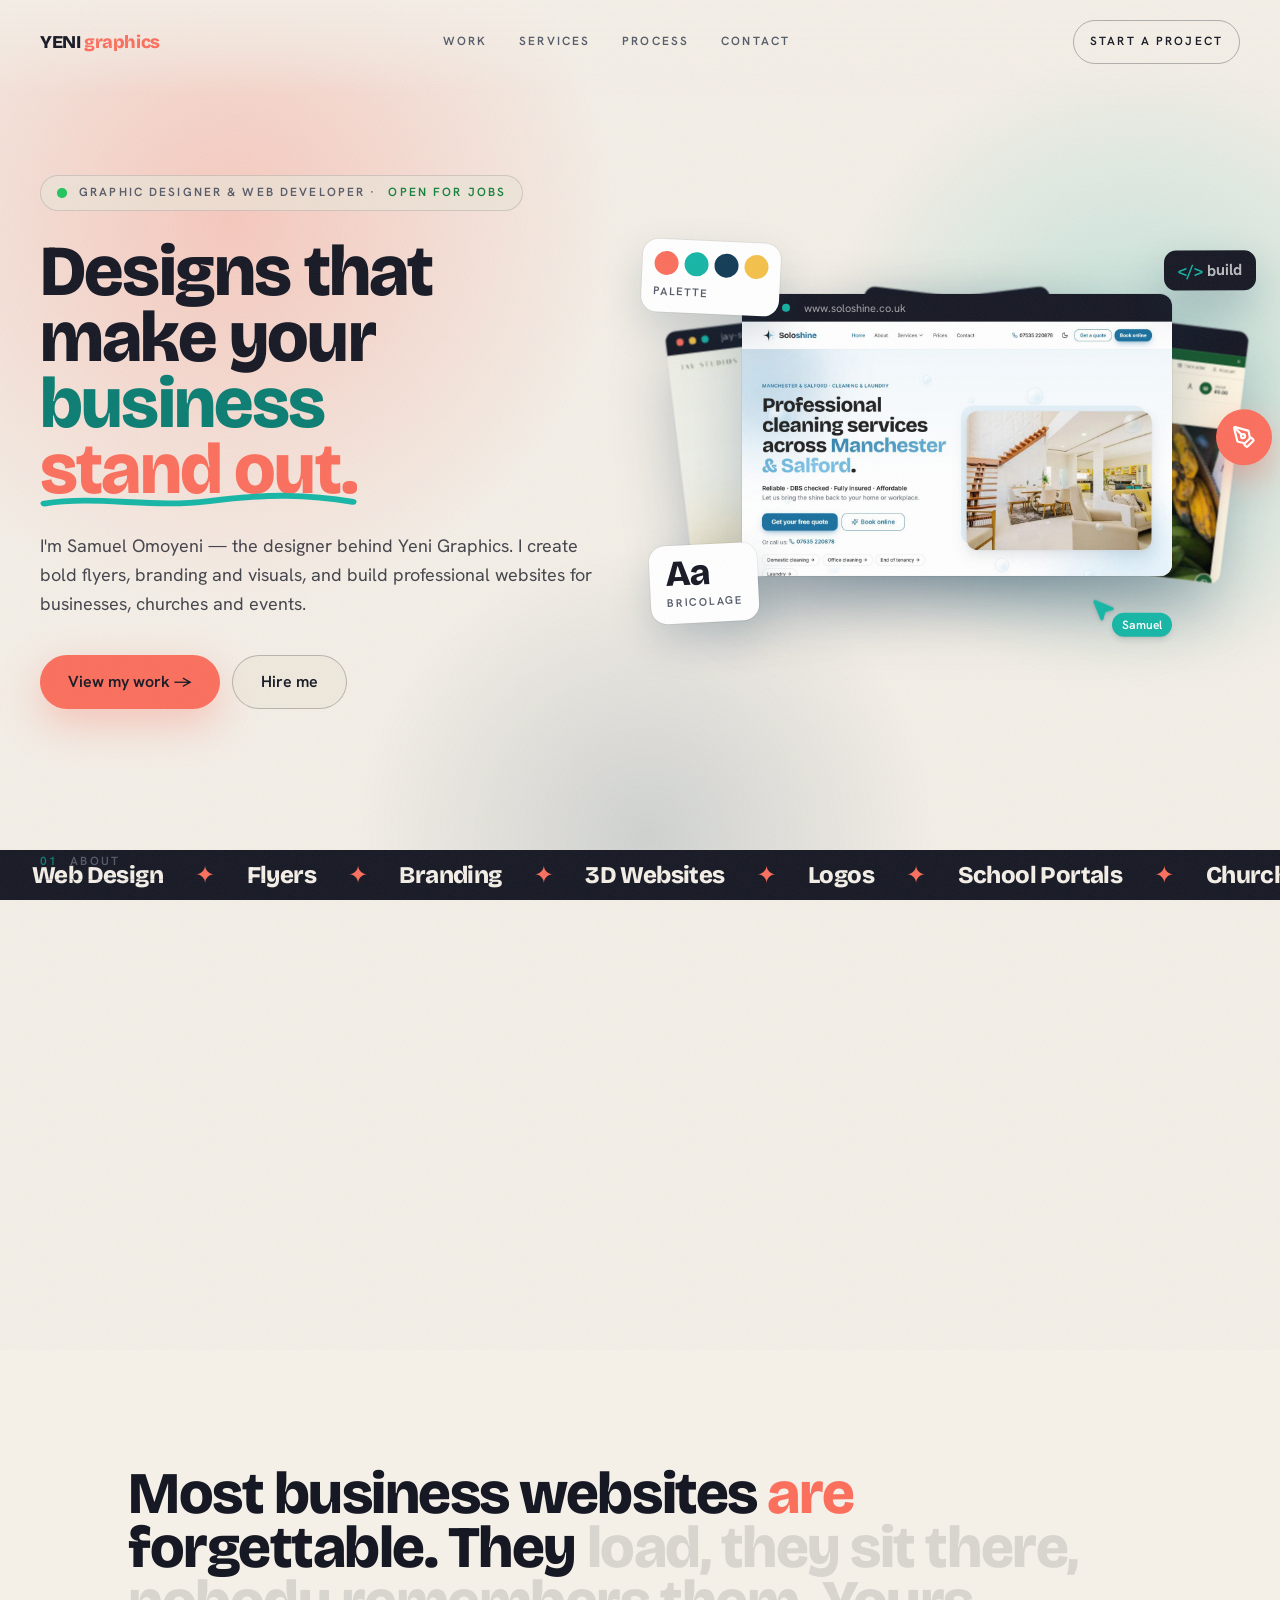
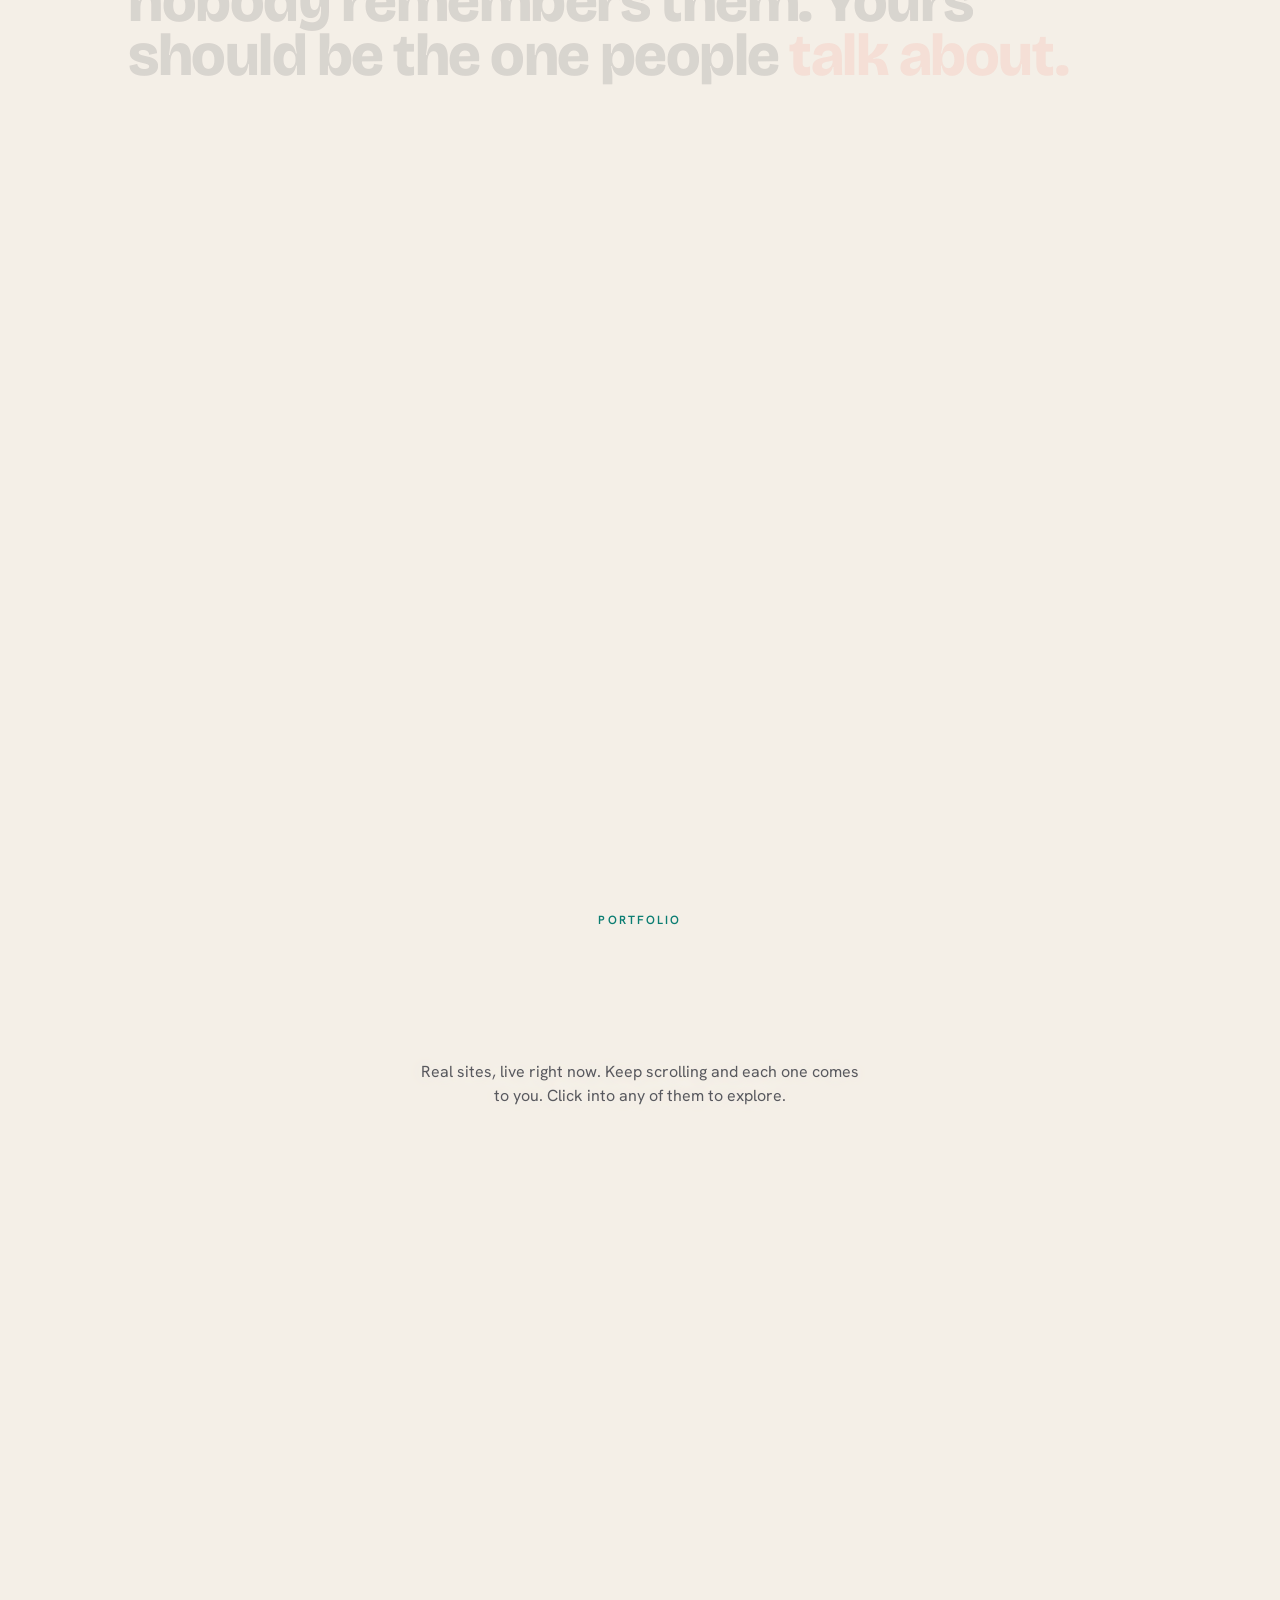
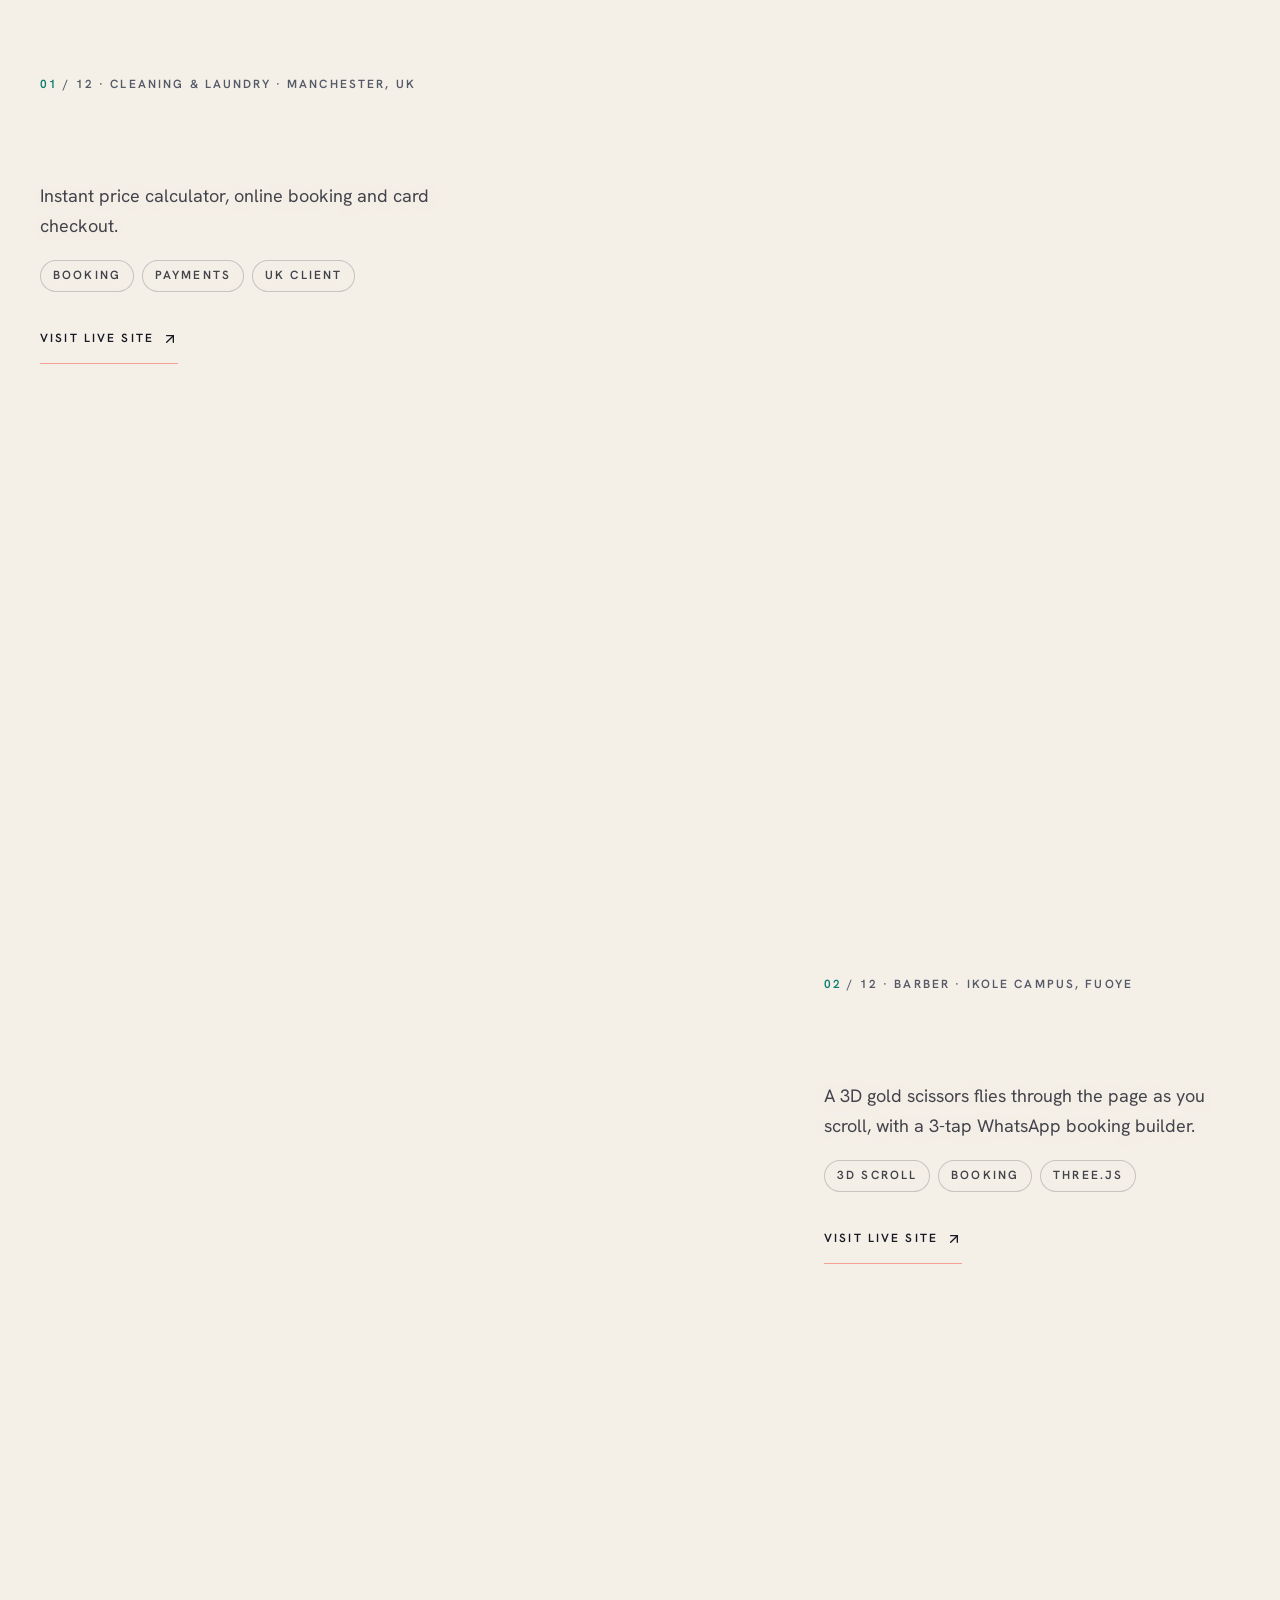
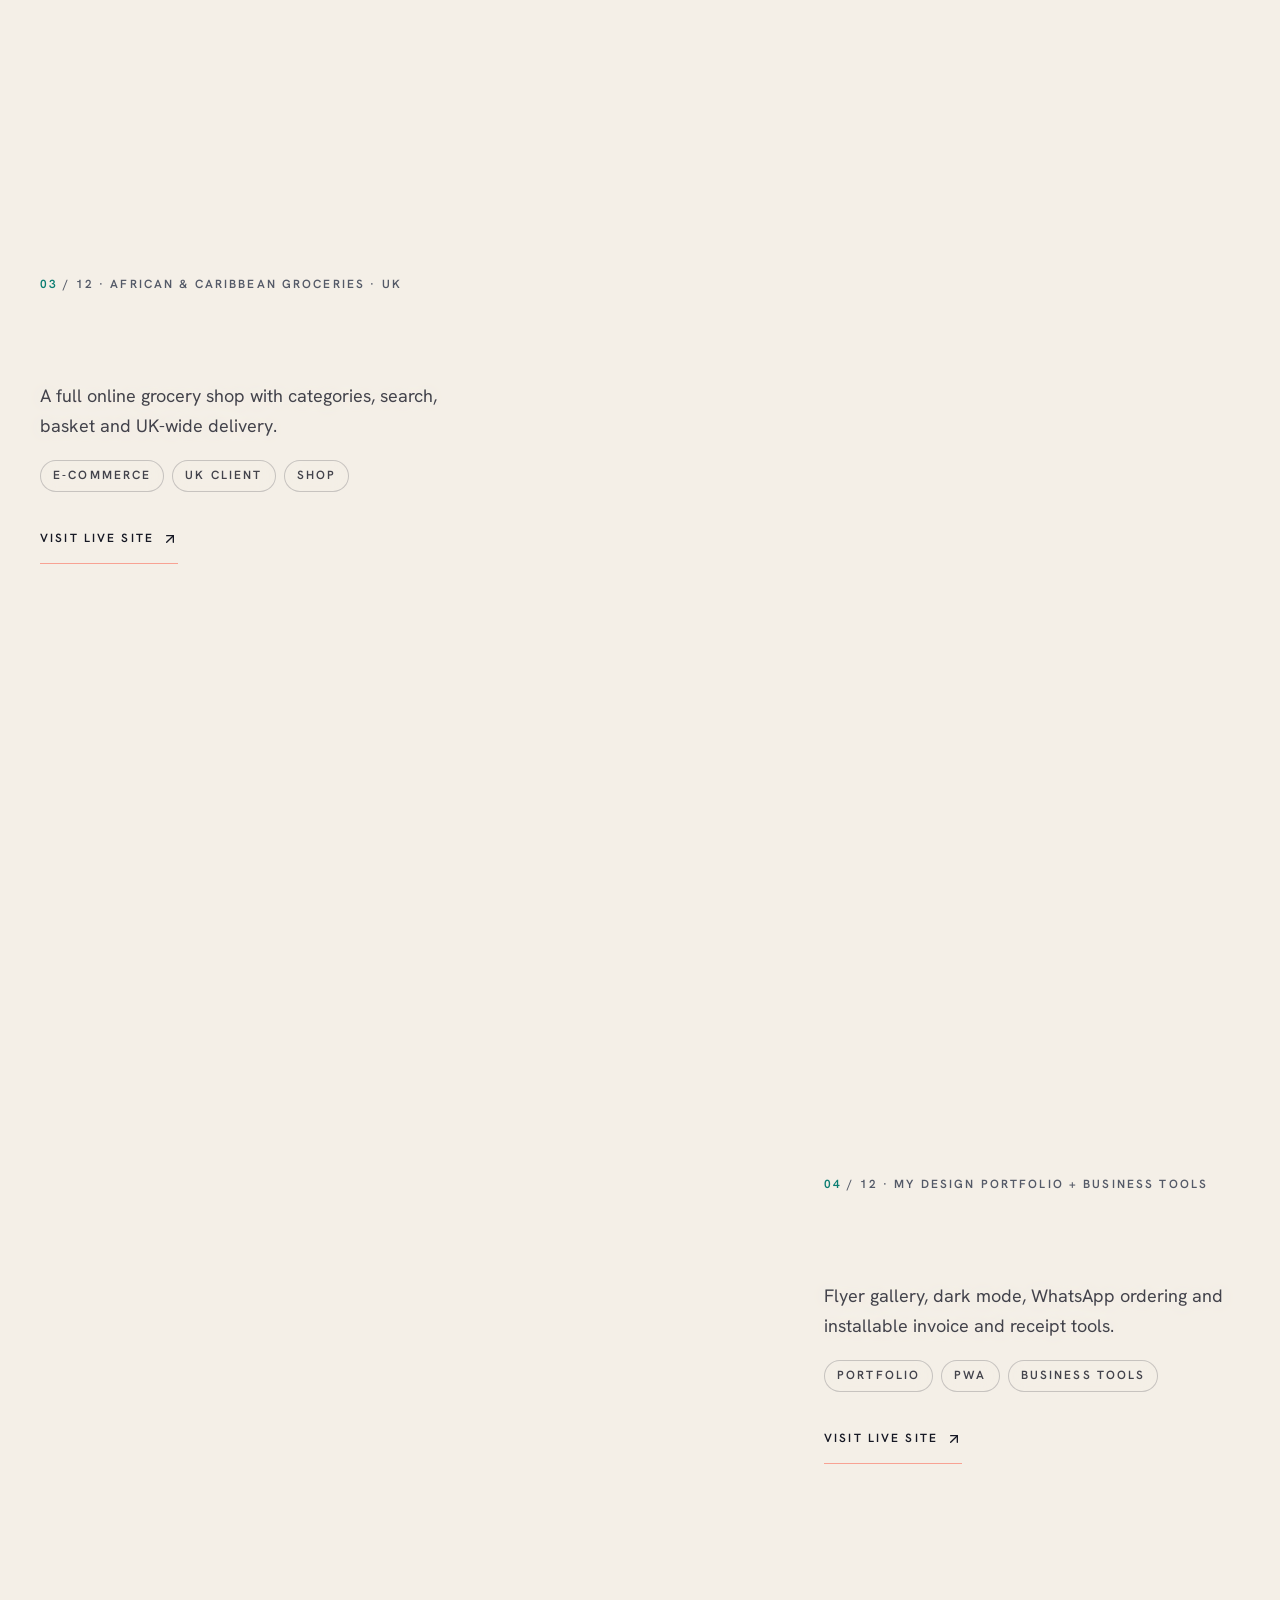
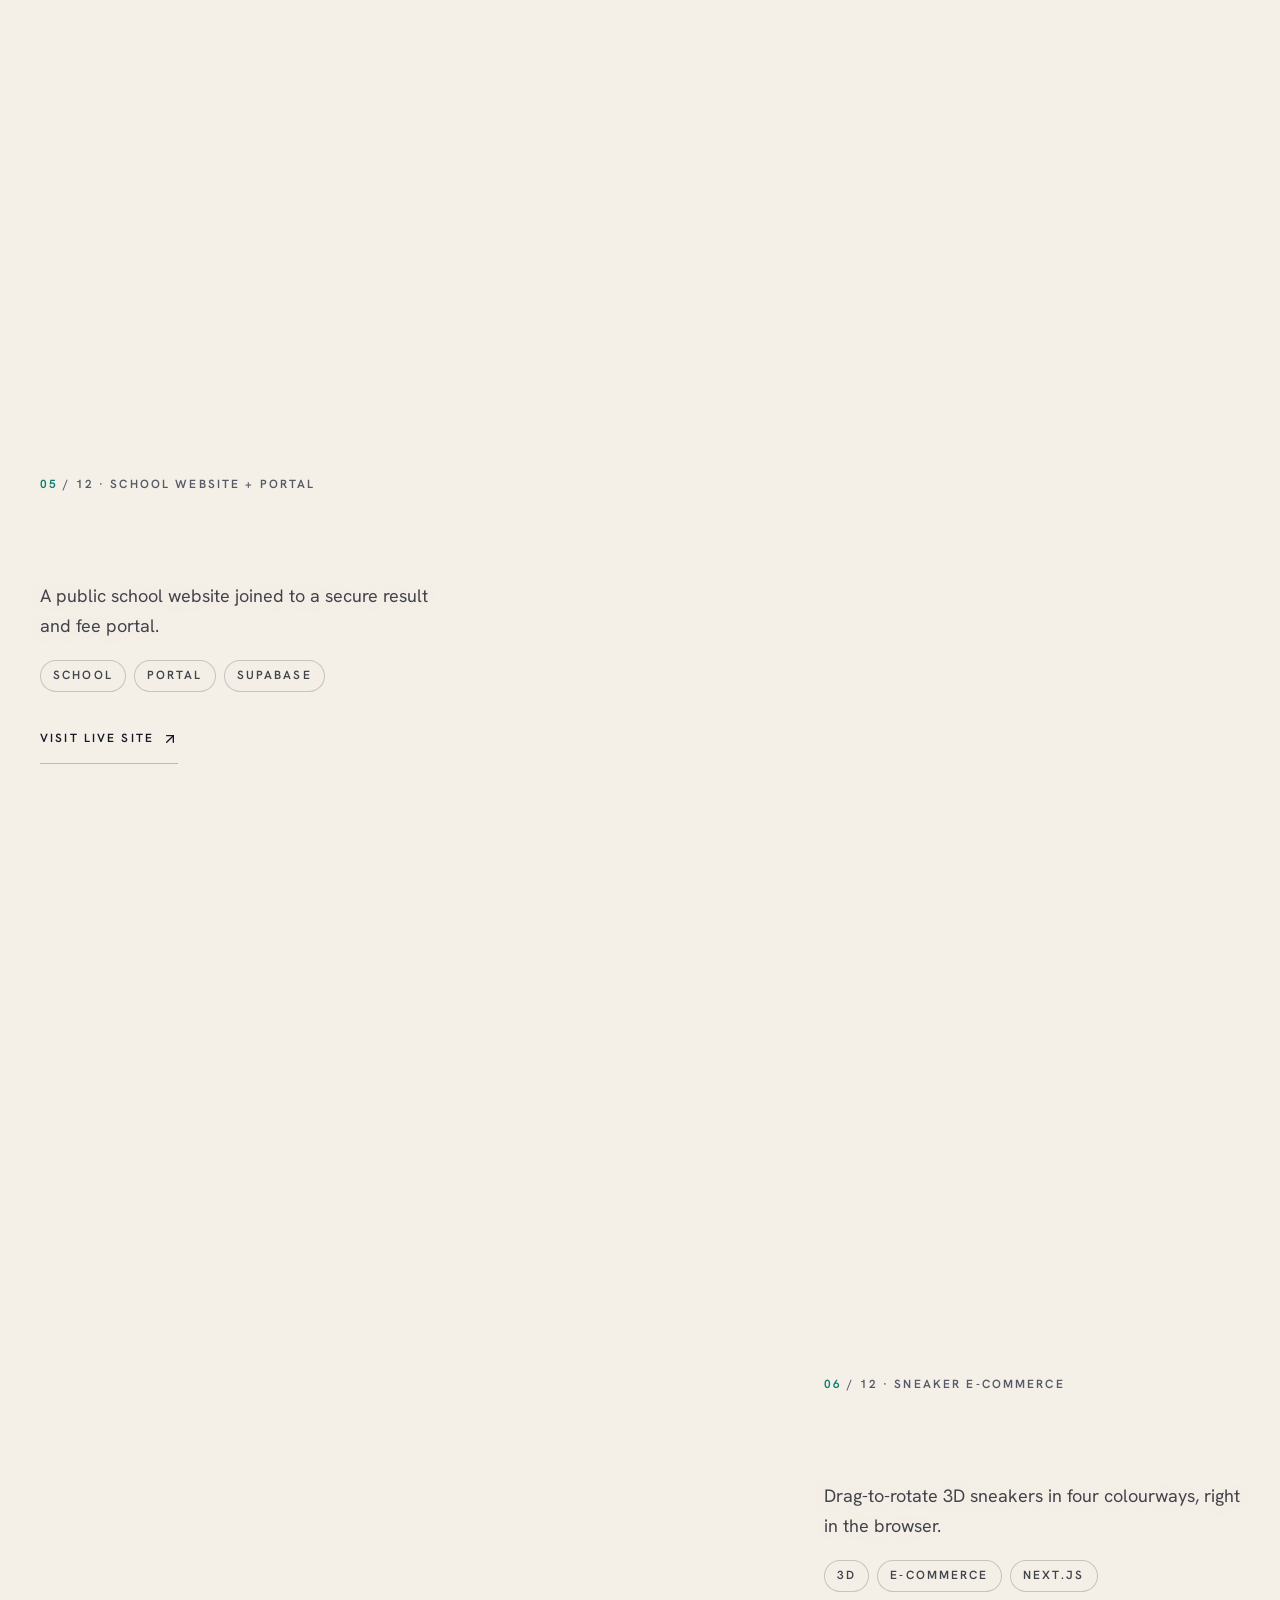
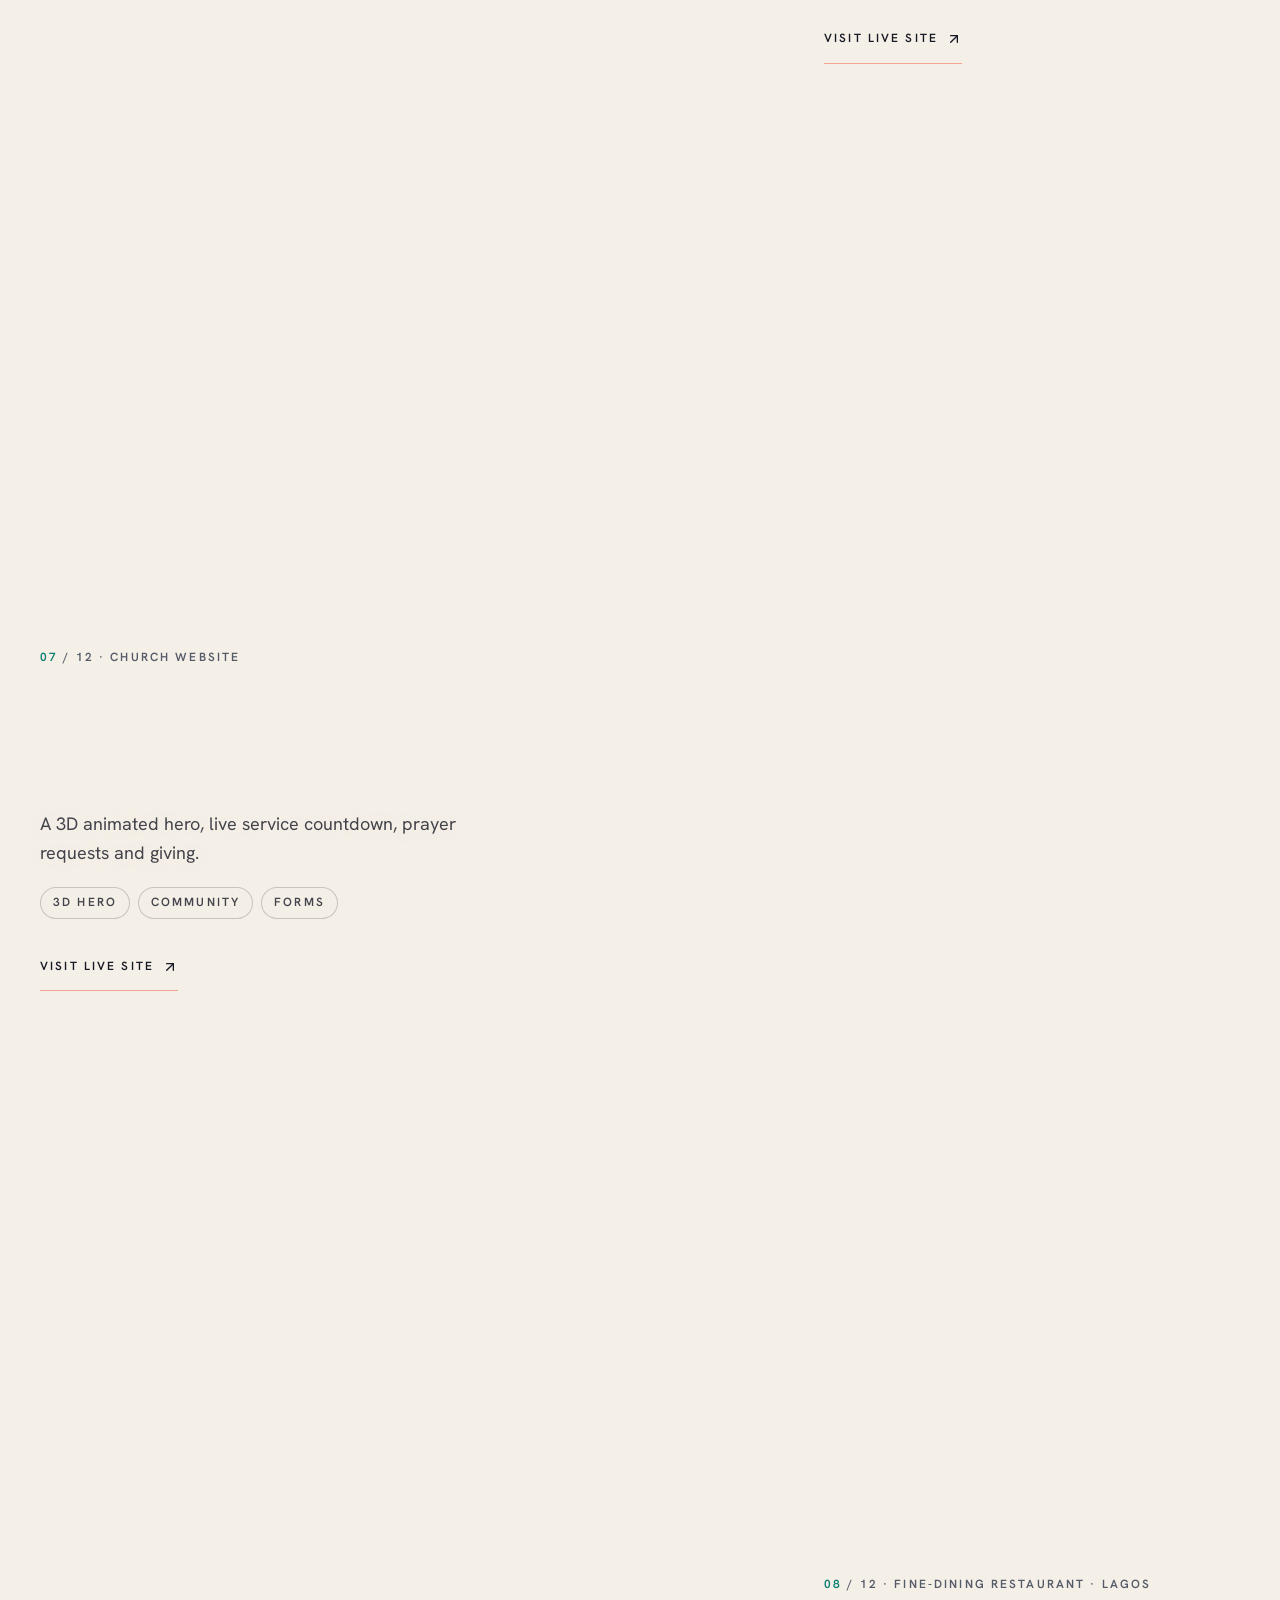
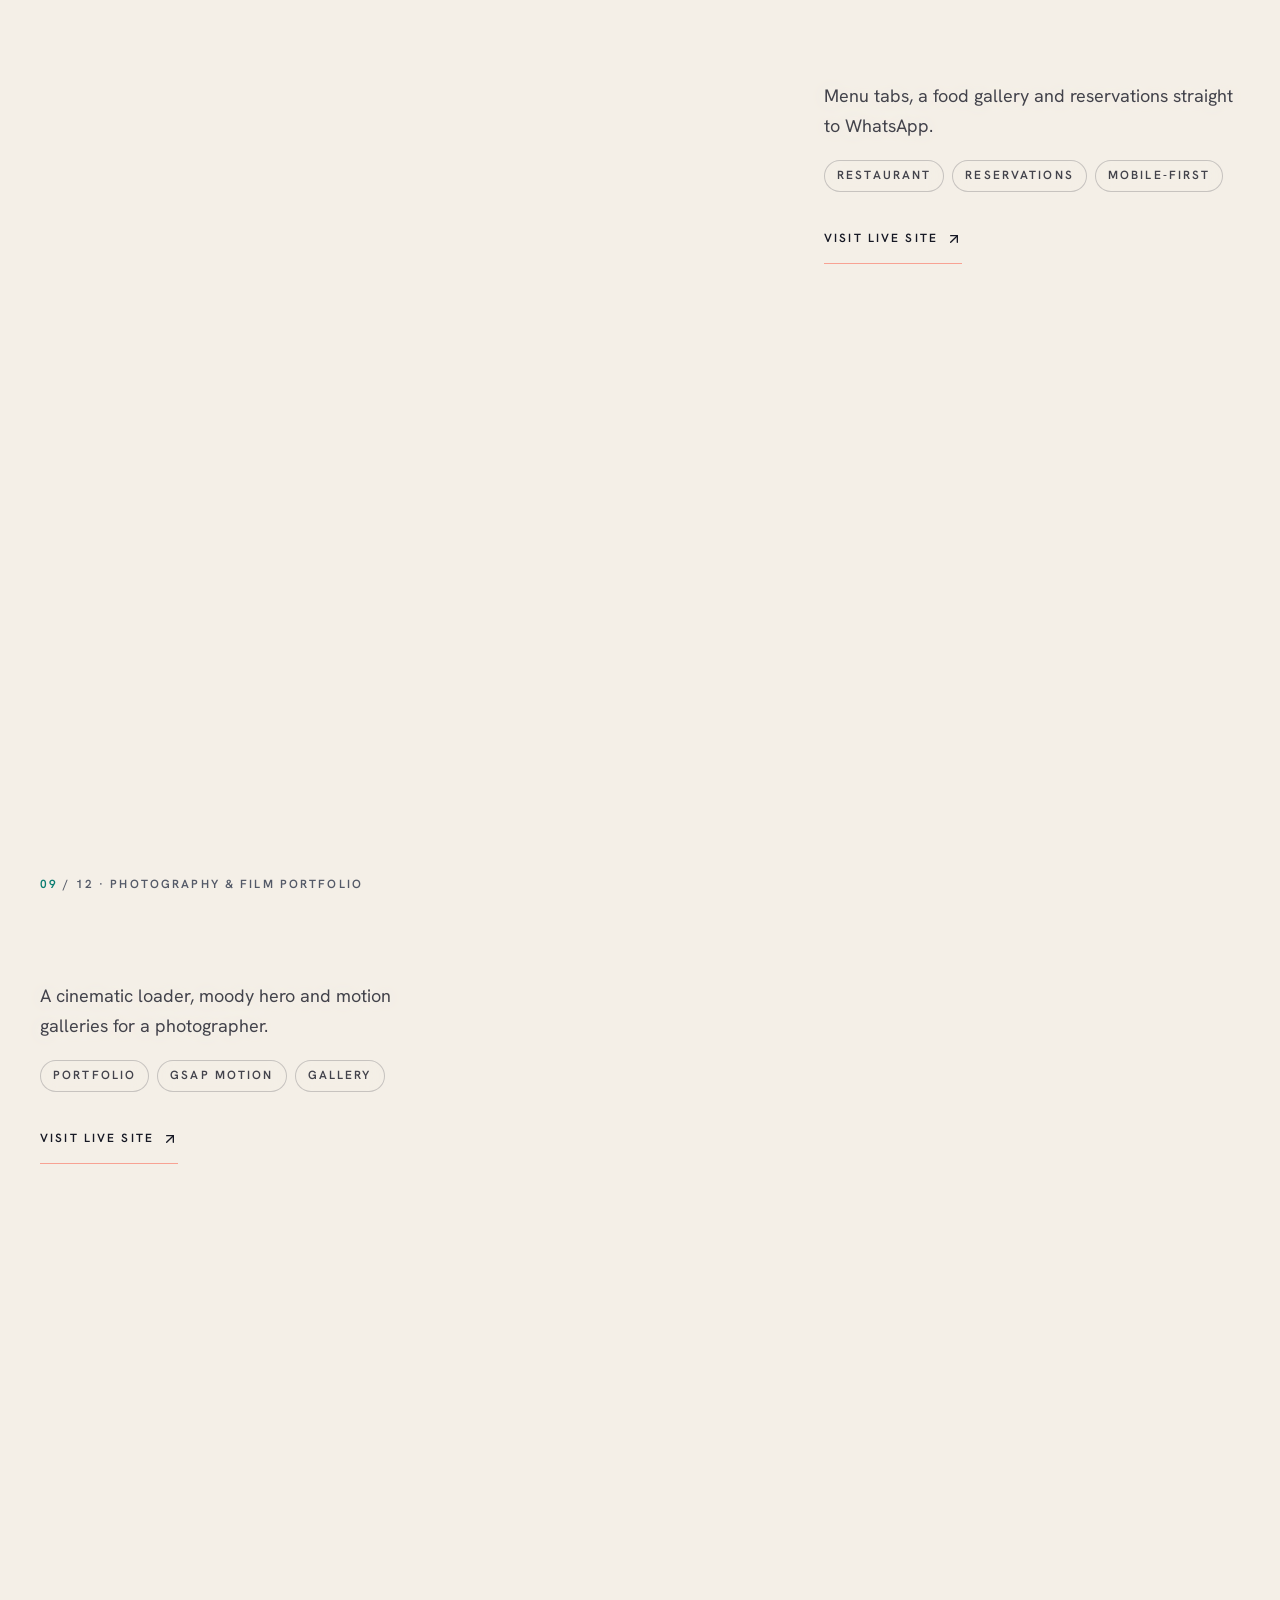
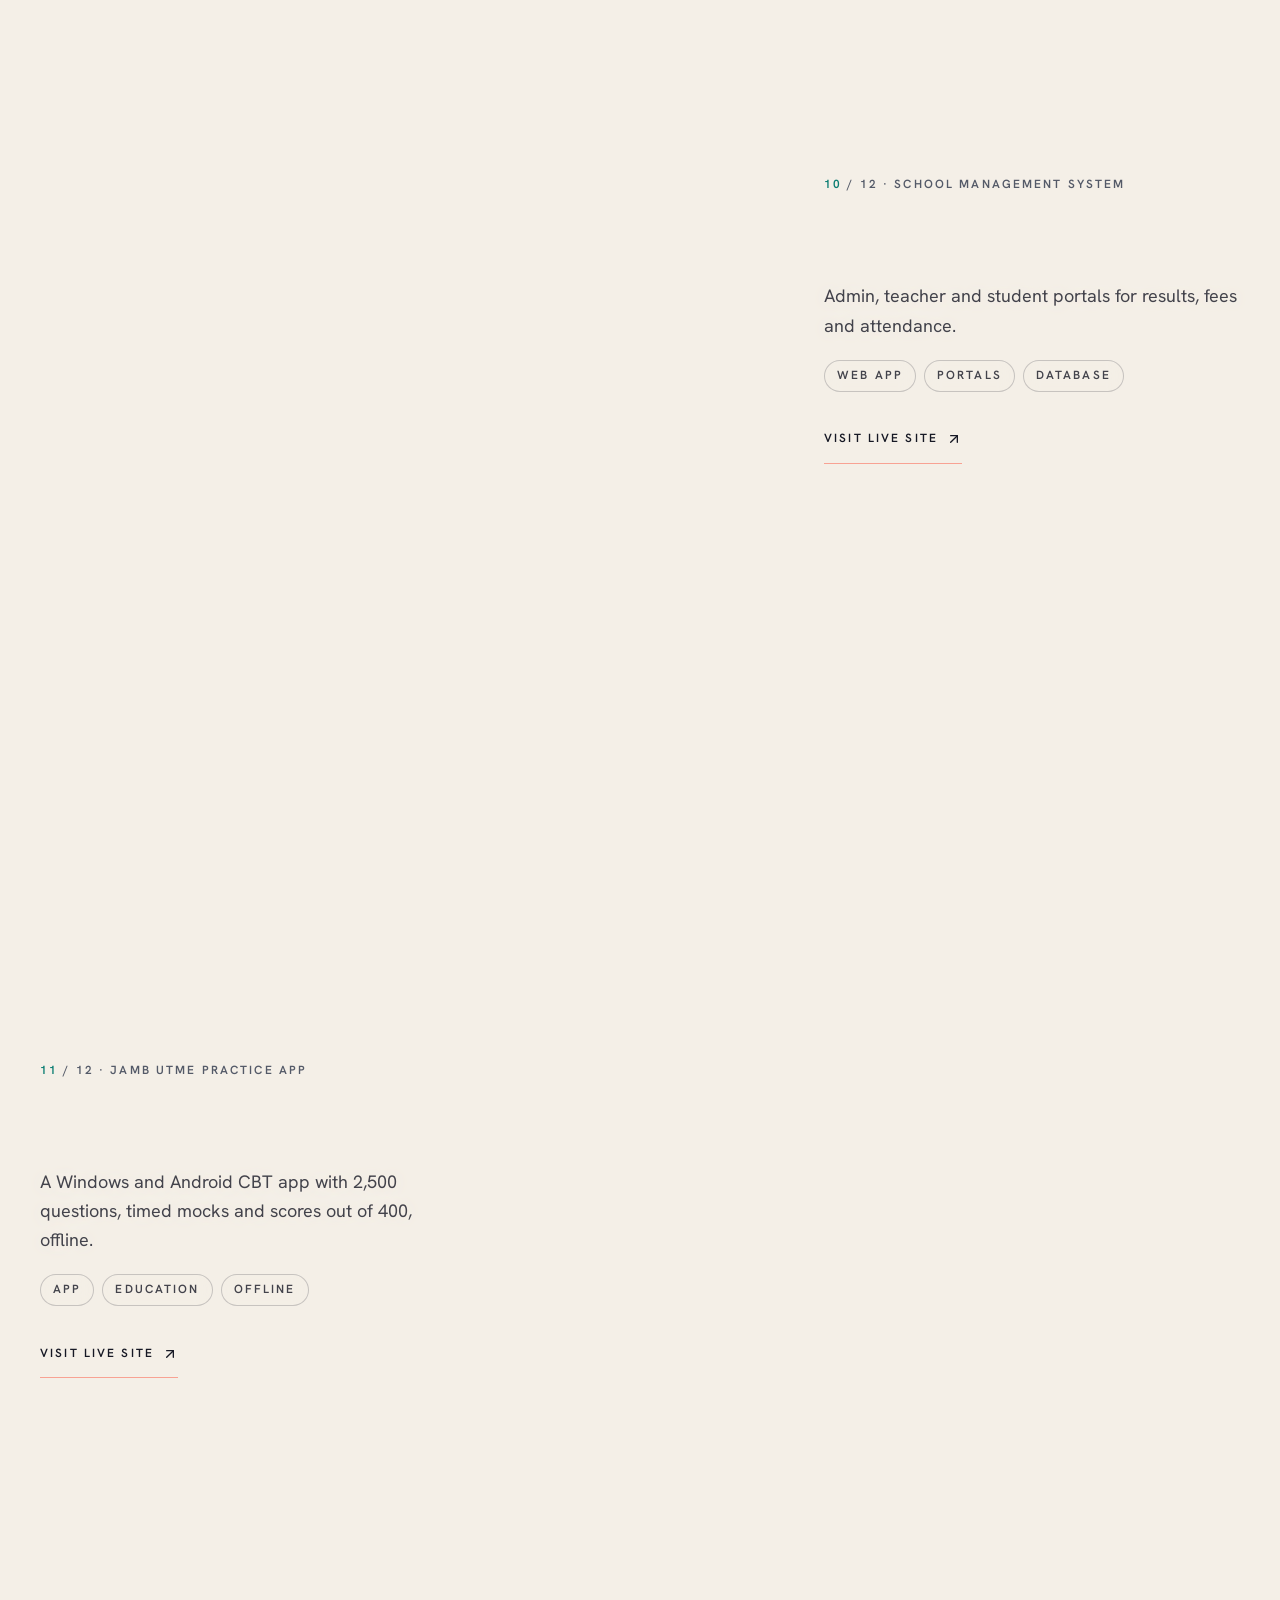
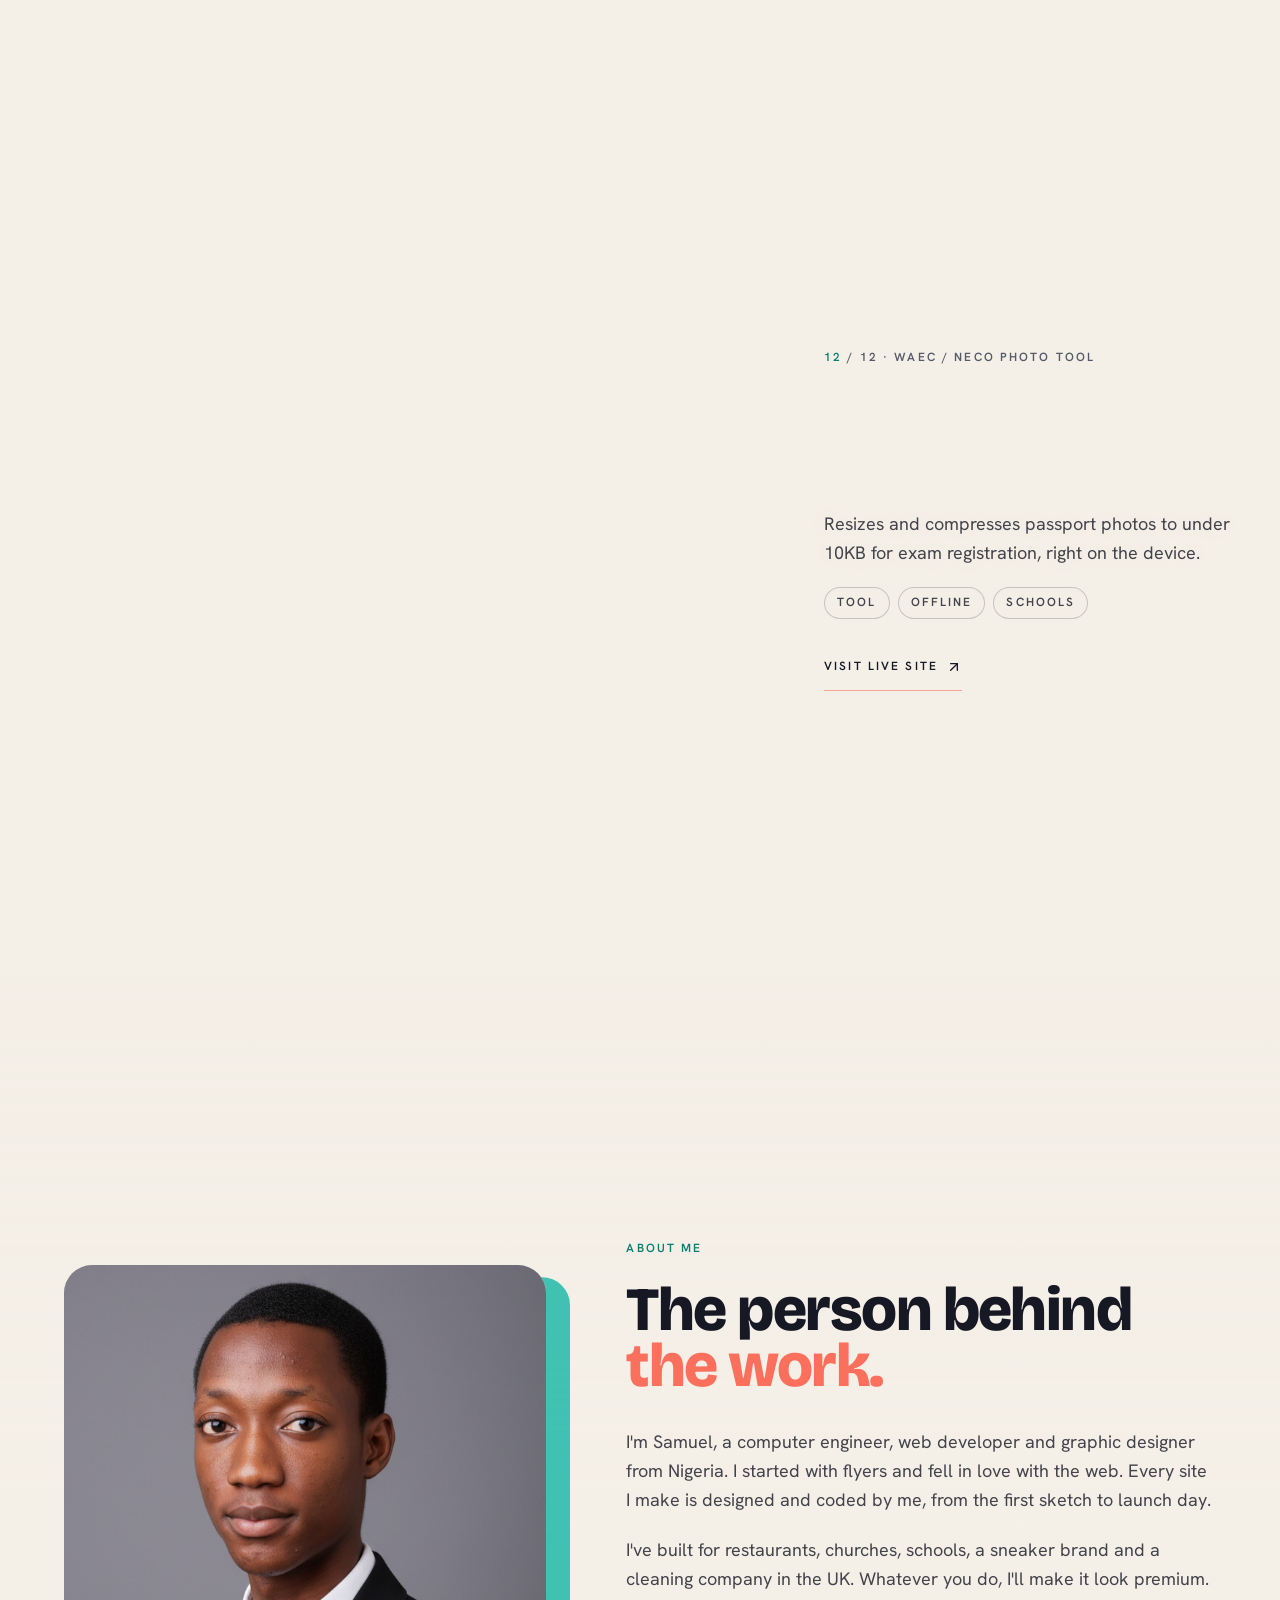
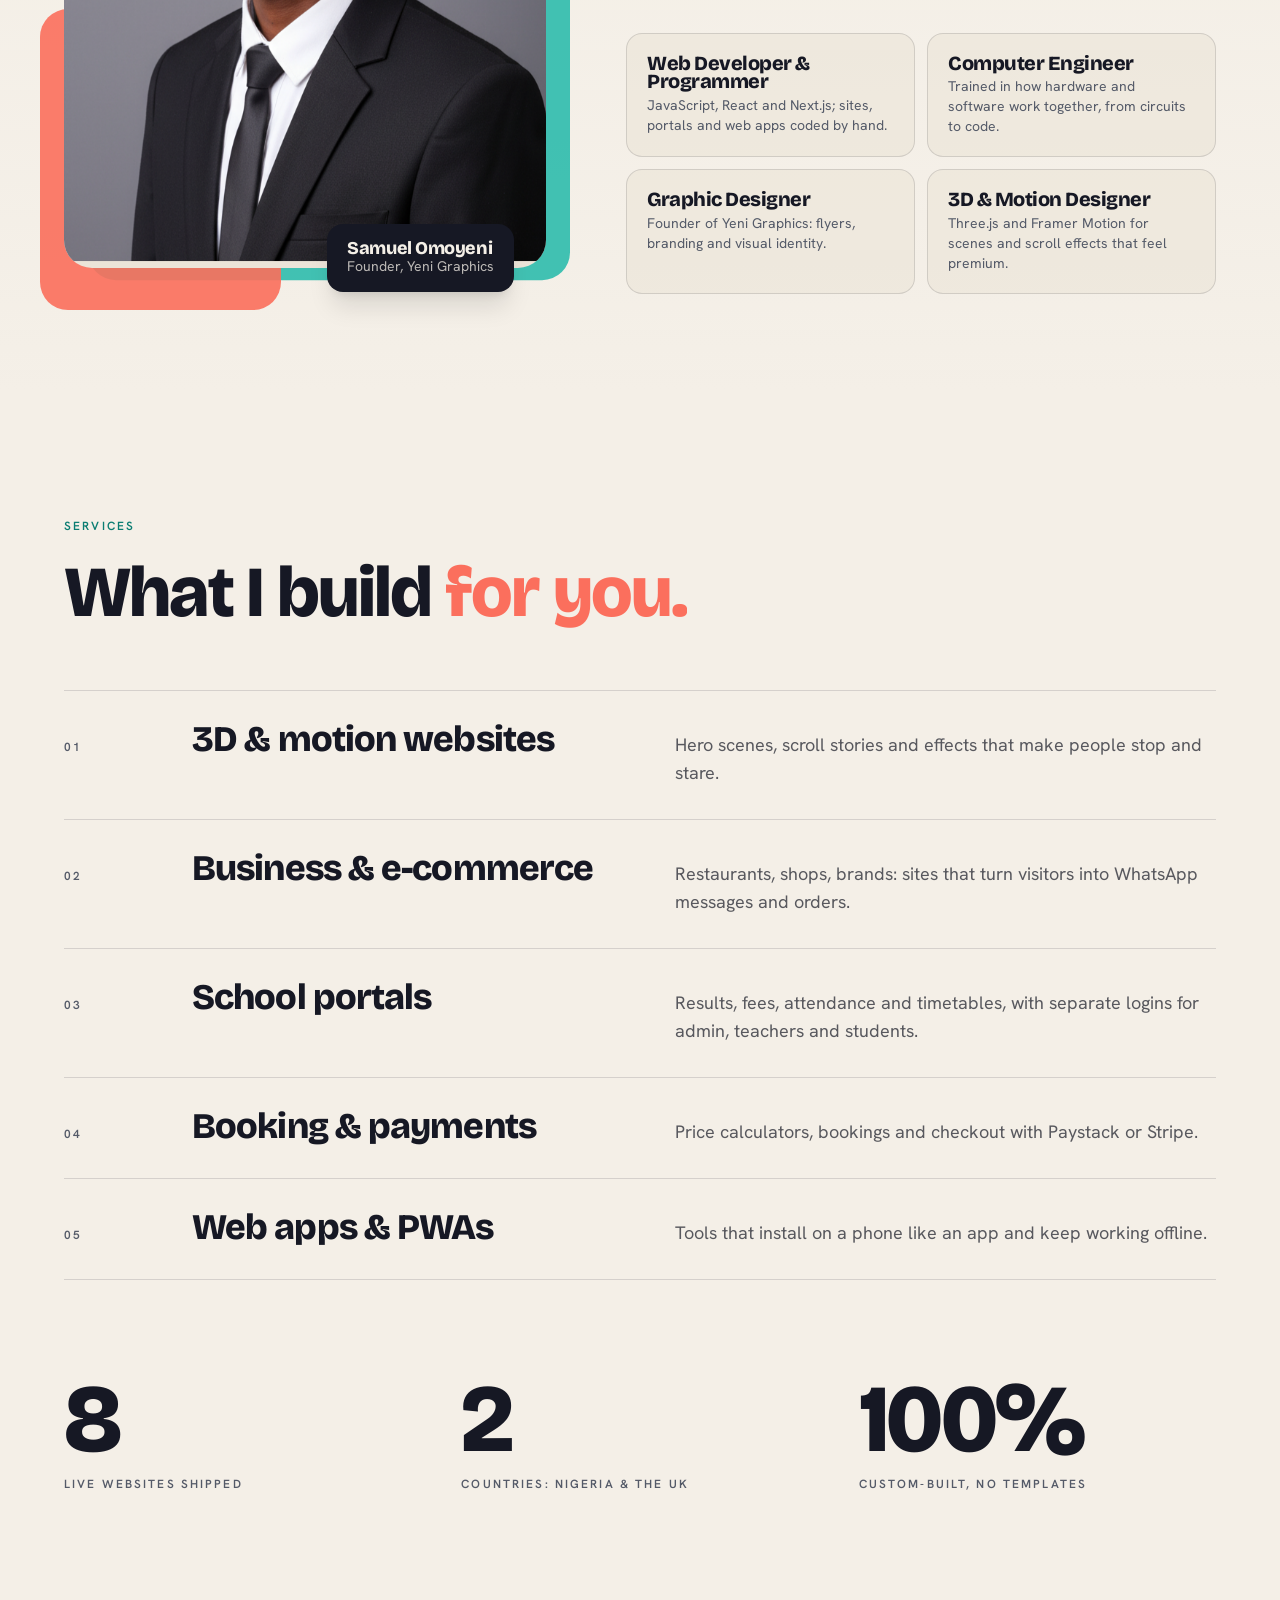
==== commit 1751094b: "Phone pass: menu button 44px, flyers 2 per row, back-to-top above WhatsApp - Burger 36x29 -> 44x44 (" ====
--- a/web/index.html
+++ b/web/index.html
@@ -1 +1 @@
-<!DOCTYPE html><html lang="en"><head><meta charSet="utf-8"/><meta name="viewport" content="width=device-width, initial-scale=1"/><link rel="preload" as="image" href="/web/work/full/soloshine.jpg" fetchPriority="high"/><link rel="stylesheet" href="/web/_next/static/css/b99cf0e7e8bcddd8.css" data-precedence="next"/><link rel="preload" as="script" fetchPriority="low" href="/web/_next/static/chunks/webpack-94f5ab1d1b33e5e5.js"/><script src="/web/_next/static/chunks/fd9d1056-8ef33f5ef9456d1f.js" async=""></script><script src="/web/_next/static/chunks/117-b69529a71a007c58.js" async=""></script><script src="/web/_next/static/chunks/main-app-ee1a27494cce82ab.js" async=""></script><script src="/web/_next/static/chunks/281-bf22fe8633a5f802.js" async=""></script><script src="/web/_next/static/chunks/app/page-e9f899d5319c0d51.js" async=""></script><link rel="preconnect" href="https://fonts.googleapis.com"/><link rel="preconnect" href="https://fonts.gstatic.com" crossorigin=""/><title>Yeni Graphics — 3D &amp; motion websites by Samuel Omoyeni</title><meta name="description" content="Samuel Omoyeni designs and builds premium 3D and motion websites for businesses, schools, churches and brands. Based in Nigeria, working worldwide."/><link rel="icon" href="/web/logo.png"/><link rel="apple-touch-icon" href="/web/logo.png"/><link rel="stylesheet" href="https://fonts.googleapis.com/css2?family=Bricolage+Grotesque:opsz,wght@12..96,300..800&amp;family=Hanken+Grotesk:wght@300..700&amp;display=swap"/><script src="/web/_next/static/chunks/polyfills-42372ed130431b0a.js" noModule=""></script></head><body class="antialiased"><header class="fixed inset-x-0 top-0 z-50 flex items-center justify-between border-b border-line bg-ink/90 px-5 pb-4 pt-5 backdrop-blur-md md:border-0 md:bg-transparent md:bg-gradient-to-b md:from-ink/90 md:via-ink/50 md:to-transparent md:pb-8 md:backdrop-blur-none md:px-10" style="opacity:0;transform:translateY(-20px)"><a href="#top" class="display text-lg tracking-tight text-paper" aria-label="Yeni Graphics, back to top">YENI<span class="serif-accent ml-1 text-amber">graphics</span></a><nav class="hidden items-center gap-8 md:flex" aria-label="Main"><a href="#work" class="label text-paper-dim transition-colors duration-200 hover:text-paper">Work</a><a href="#services" class="label text-paper-dim transition-colors duration-200 hover:text-paper">Services</a><a href="#process" class="label text-paper-dim transition-colors duration-200 hover:text-paper">Process</a><a href="#contact" class="label text-paper-dim transition-colors duration-200 hover:text-paper">Contact</a></nav><a class="label rounded-full border border-paper/30 px-4 py-3 text-paper transition-colors duration-200 hover:border-amber hover:bg-amber hover:text-paper" href="https://wa.me/2348054965524?text=Hi%20Samuel!%20I&#x27;d%20like%20a%20website%20for%20my%20business." target="_blank" rel="noopener noreferrer" style="transform:none">Start a project</a></header><div class="pointer-events-none fixed bottom-5 left-5 z-50 hidden w-56 md:left-10 md:block" style="opacity:0"><div class="label flex items-baseline gap-3 text-paper-dim"><span class="text-amber">01</span><span style="opacity:0;transform:translateY(8px)">Home</span></div><div class="mt-2 h-px w-full bg-line"><div class="h-px origin-left bg-amber" style="transform:scaleX(0)"></div></div></div><div class="grain" aria-hidden="true"></div><main class="relative z-10"><section id="top" data-scene="01" data-title="Home" class="relative flex min-h-[min(100svh,60rem)] items-center md:min-h-[100svh] overflow-x-clip bg-ink px-5 pb-28 pt-28 md:px-10 md:pb-32"><div aria-hidden="true" class="pointer-events-none absolute inset-0 overflow-hidden"><div class="hero-blob left-[-12%] top-[-18%] h-[60vw] w-[60vw]"></div><div class="hero-blob hero-blob--b right-[-14%] top-[6%] h-[50vw] w-[50vw]"></div><div class="hero-blob hero-blob--c bottom-[-25%] left-[28%] h-[45vw] w-[45vw]"></div></div><div class="relative mx-auto grid w-full max-w-7xl items-center gap-14 lg:grid-cols-[1.05fr_1fr] lg:gap-10"><div><div class="" style="opacity:0;transform:translateY(16px)"><p class="label inline-flex items-center gap-2.5 whitespace-nowrap rounded-full border border-line bg-ink-2/70 px-4 py-2 !tracking-[0.12em] text-paper-dim sm:gap-3 sm:!tracking-[0.18em]"><span class="relative flex h-2.5 w-2.5 shrink-0"><span class="absolute inline-flex h-full w-full animate-ping rounded-full bg-[#22c55e] opacity-60"></span><span class="relative inline-flex h-2.5 w-2.5 rounded-full bg-[#22c55e]"></span></span><span class="hidden sm:inline">Graphic Designer &amp; Web Developer ·</span><span class="sm:hidden">Web Designer ·</span><span class="whitespace-nowrap text-[#15803d]">Open for jobs</span></p></div><h1 class="display mt-7 text-[12vw] text-paper sm:text-[9vw] lg:text-[5.6vw]"><span class="" aria-label="Designs that make your"><span aria-hidden="true" class="inline-block overflow-hidden pb-[0.12em] -mb-[0.12em] align-bottom"><span class="inline-block" style="transform:translateY(110%)">Designs<!-- --> </span></span><span aria-hidden="true" class="inline-block overflow-hidden pb-[0.12em] -mb-[0.12em] align-bottom"><span class="inline-block" style="transform:translateY(110%)">that<!-- --> </span></span><span aria-hidden="true" class="inline-block overflow-hidden pb-[0.12em] -mb-[0.12em] align-bottom"><span class="inline-block" style="transform:translateY(110%)">make<!-- --> </span></span><span aria-hidden="true" class="inline-block overflow-hidden pb-[0.12em] -mb-[0.12em] align-bottom"><span class="inline-block" style="transform:translateY(110%)">your</span></span></span> <span class="inline-block overflow-hidden pb-[0.12em] -mb-[0.12em] align-bottom text-[color:var(--teal-deep)]" style="opacity:0;transform:translateY(60%)"><span class="inline-block" style="transform:none">brand</span></span> <span class="serif-accent relative inline-block text-amber"><span class="" aria-label="stand out."><span aria-hidden="true" class="inline-block overflow-hidden pb-[0.12em] -mb-[0.12em] align-bottom"><span class="inline-block" style="transform:translateY(110%)">stand<!-- --> </span></span><span aria-hidden="true" class="inline-block overflow-hidden pb-[0.12em] -mb-[0.12em] align-bottom"><span class="inline-block" style="transform:translateY(110%)">out.</span></span></span><svg aria-hidden="true" viewBox="0 0 300 24" preserveAspectRatio="none" class="pointer-events-none absolute -bottom-[0.12em] left-0 h-[0.28em] w-full overflow-visible"><path d="M4 15 C 55 5, 105 21, 160 12 S 255 4, 296 13" fill="none" stroke="var(--teal)" stroke-width="7" stroke-linecap="round" pathLength="1" stroke-dashoffset="0px" stroke-dasharray="0px 1px"></path></svg></span></h1><div class="" style="opacity:0;transform:translateY(40px)"><p class="mt-7 max-w-xl text-lg leading-relaxed text-paper/80">I&#x27;m Samuel Omoyeni — the designer behind Yeni Graphics. I create bold flyers, branding and visuals, and build professional websites for businesses, churches and events.</p></div><div class="mt-9 flex flex-wrap gap-3" style="opacity:0;transform:translateY(40px)"><a class="inline-flex min-h-12 items-center rounded-full bg-amber px-7 py-3.5 font-semibold text-paper shadow-[0_14px_40px_rgba(251,111,93,0.35)]" href="#work" style="transform:none">View my work →</a><a href="#contact" class="inline-flex min-h-12 items-center rounded-full border border-paper/25 bg-ink-2/60 px-7 py-3.5 font-semibold text-paper transition-colors hover:border-teal hover:text-teal">Hire me</a></div></div><div class="relative mx-auto aspect-[16/11] w-full max-w-xl [perspective:1400px]" style="opacity:1"><div class="absolute inset-0 [transform-style:preserve-3d]" style="transform:none"><a href="https://jay-studios.vercel.app" target="_blank" rel="noopener noreferrer" aria-label="Visit Jay Studios" class="absolute left-[12%] top-[12%] block w-[76%] overflow-hidden rounded-xl bg-white shadow-[0_30px_70px_rgba(18,59,86,0.28)] ring-1 ring-black/5 scale-[0.9]" style="z-index:1;opacity:0;transform:translateX(-22%) translateY(60px) rotate(-7deg) rotateX(18deg)"><div><div class="flex h-7 items-center gap-1.5 bg-[#161824] px-3"><i class="h-2 w-2 rounded-full bg-amber"></i><i class="h-2 w-2 rounded-full bg-[#f4c14a]"></i><i class="h-2 w-2 rounded-full bg-teal"></i><span class="ml-2 truncate text-[10px] text-white/60">jay-studios.vercel.app</span></div><div class="relative aspect-[1280/756] bg-ink-2"><img alt="Jay Studios website" loading="lazy" decoding="async" data-nimg="fill" class="object-cover object-top" style="position:absolute;height:100%;width:100%;left:0;top:0;right:0;bottom:0;color:transparent" src="/web/work/jaystudios.jpg"/></div></div></a><a href="https://www.soloshine.co.uk" target="_blank" rel="noopener noreferrer" aria-label="Visit Soloshine" class="absolute left-[12%] top-[12%] block w-[76%] overflow-hidden rounded-xl bg-white shadow-[0_30px_70px_rgba(18,59,86,0.28)] ring-1 ring-black/5 " style="z-index:3;opacity:0;transform:translateY(60px) rotateX(18deg)"><div><div class="flex h-7 items-center gap-1.5 bg-[#161824] px-3"><i class="h-2 w-2 rounded-full bg-amber"></i><i class="h-2 w-2 rounded-full bg-[#f4c14a]"></i><i class="h-2 w-2 rounded-full bg-teal"></i><span class="ml-2 truncate text-[10px] text-white/60">www.soloshine.co.uk</span></div><div class="relative aspect-[1280/756] bg-ink-2"><img alt="Soloshine website" fetchPriority="high" decoding="async" data-nimg="fill" class="object-cover object-top" style="position:absolute;height:100%;width:100%;left:0;top:0;right:0;bottom:0;color:transparent" src="/web/work/full/soloshine.jpg"/></div></div></a><a href="https://joyfulfood.vercel.app" target="_blank" rel="noopener noreferrer" aria-label="Visit Joyfulfood" class="absolute left-[12%] top-[12%] block w-[76%] overflow-hidden rounded-xl bg-white shadow-[0_30px_70px_rgba(18,59,86,0.28)] ring-1 ring-black/5 scale-[0.9]" style="z-index:1;opacity:0;transform:translateX(22%) translateY(60px) rotate(7deg) rotateX(18deg)"><div><div class="flex h-7 items-center gap-1.5 bg-[#161824] px-3"><i class="h-2 w-2 rounded-full bg-amber"></i><i class="h-2 w-2 rounded-full bg-[#f4c14a]"></i><i class="h-2 w-2 rounded-full bg-teal"></i><span class="ml-2 truncate text-[10px] text-white/60">joyfulfood.vercel.app</span></div><div class="relative aspect-[1280/756] bg-ink-2"><img alt="Joyfulfood website" loading="lazy" decoding="async" data-nimg="fill" class="object-cover object-top" style="position:absolute;height:100%;width:100%;left:0;top:0;right:0;bottom:0;color:transparent" src="/web/work/joyfulfood.jpg"/></div></div></a></div><div class="absolute z-10 -top-10 left-0 sm:-left-8 sm:top-0" style="transform:none"><div style="opacity:0;transform:scale(0.5)"><div><div class="origin-top scale-75 sm:scale-100"><div class="rounded-2xl bg-white p-3 shadow-[0_18px_40px_rgba(18,59,86,0.18)] ring-1 ring-black/5"><div class="flex gap-1.5"><i class="h-5 w-5 rounded-full sm:h-6 sm:w-6 bg-amber"></i><i class="h-5 w-5 rounded-full sm:h-6 sm:w-6 bg-teal"></i><i class="h-5 w-5 rounded-full sm:h-6 sm:w-6 bg-[#123b56]"></i><i class="h-5 w-5 rounded-full sm:h-6 sm:w-6 bg-[#f4c14a]"></i></div><p class="mt-2 text-[10px] font-semibold uppercase tracking-[0.16em] text-paper-dim">Palette</p></div></div></div></div></div><div class="absolute z-10 -top-6 right-0 sm:-right-4 sm:top-1" style="transform:none"><div style="opacity:0;transform:scale(0.5)"><div><div class="origin-top scale-75 sm:scale-100"><div class="rounded-xl bg-[#161824] px-3.5 py-2 font-mono text-sm font-bold text-teal shadow-[0_18px_40px_rgba(18,59,86,0.25)] sm:text-base">&lt;/&gt; <span class="text-white/70">build</span></div></div></div></div></div><div class="absolute z-10 bottom-2 left-0 hidden sm:block sm:-left-6" style="transform:none"><div style="opacity:0;transform:scale(0.5)"><div><div class="origin-top scale-75 sm:scale-100"><div class="rounded-2xl bg-white px-4 py-3 shadow-[0_18px_40px_rgba(18,59,86,0.18)] ring-1 ring-black/5"><p class="display text-4xl leading-none text-paper">Aa</p><p class="mt-1 text-[10px] font-semibold uppercase tracking-[0.16em] text-paper-dim">Bricolage</p></div></div></div></div></div><div class="absolute z-10 -right-3 top-[42%] hidden sm:block sm:-right-8" style="transform:none"><div style="opacity:0;transform:scale(0.5)"><div><div class="origin-top scale-75 sm:scale-100"><div class="grid h-14 w-14 place-items-center rounded-full bg-amber text-white shadow-[0_14px_34px_rgba(251,111,93,0.45)]"><svg xmlns="http://www.w3.org/2000/svg" width="24" height="24" viewBox="0 0 24 24" fill="none" stroke="currentColor" stroke-width="2.2" stroke-linecap="round" stroke-linejoin="round" class="lucide lucide-pen-tool" aria-hidden="true"><path d="M15.707 21.293a1 1 0 0 1-1.414 0l-1.586-1.586a1 1 0 0 1 0-1.414l5.586-5.586a1 1 0 0 1 1.414 0l1.586 1.586a1 1 0 0 1 0 1.414z"></path><path d="m18 13-1.375-6.874a1 1 0 0 0-.746-.776L3.235 2.028a1 1 0 0 0-1.207 1.207L5.35 15.879a1 1 0 0 0 .776.746L13 18"></path><path d="m2.3 2.3 7.286 7.286"></path><circle cx="11" cy="11" r="2"></circle></svg></div></div></div></div></div><div class="absolute z-10 bottom-0 right-[12%] hidden sm:block" style="transform:none"><div style="opacity:0;transform:scale(0.5)"><div><div class="origin-top scale-75 sm:scale-100"><div class="flex items-start"><svg xmlns="http://www.w3.org/2000/svg" width="26" height="26" viewBox="0 0 24 24" fill="none" stroke="currentColor" stroke-width="2" stroke-linecap="round" stroke-linejoin="round" class="lucide lucide-mouse-pointer2 lucide-mouse-pointer-2 fill-teal text-teal drop-shadow" aria-hidden="true"><path d="M4.037 4.688a.495.495 0 0 1 .651-.651l16 6.5a.5.5 0 0 1-.063.947l-6.124 1.58a2 2 0 0 0-1.438 1.435l-1.579 6.126a.5.5 0 0 1-.947.063z"></path></svg><span class="mt-4 -ml-1 rounded-full bg-teal px-2.5 py-1 text-xs font-semibold text-white shadow-md">Samuel</span></div></div></div></div></div></div></div><div aria-hidden="true" class="absolute inset-x-0 bottom-0 overflow-hidden bg-[#161824] py-3.5 text-[#f4efe7]"><div class="marquee-track flex w-max"><div class="flex shrink-0 items-center"><span class="display flex items-center whitespace-nowrap text-lg md:text-2xl"><span class="px-6 md:px-8">Web Design</span><span class="text-amber">✦</span></span><span class="display flex items-center whitespace-nowrap text-lg md:text-2xl"><span class="px-6 md:px-8">Flyers</span><span class="text-amber">✦</span></span><span class="display flex items-center whitespace-nowrap text-lg md:text-2xl"><span class="px-6 md:px-8">Branding</span><span class="text-amber">✦</span></span><span class="display flex items-center whitespace-nowrap text-lg md:text-2xl"><span class="px-6 md:px-8">3D Websites</span><span class="text-amber">✦</span></span><span class="display flex items-center whitespace-nowrap text-lg md:text-2xl"><span class="px-6 md:px-8">Logos</span><span class="text-amber">✦</span></span><span class="display flex items-center whitespace-nowrap text-lg md:text-2xl"><span class="px-6 md:px-8">School Portals</span><span class="text-amber">✦</span></span><span class="display flex items-center whitespace-nowrap text-lg md:text-2xl"><span class="px-6 md:px-8">Church &amp; Event Media</span><span class="text-amber">✦</span></span></div><div class="flex shrink-0 items-center"><span class="display flex items-center whitespace-nowrap text-lg md:text-2xl"><span class="px-6 md:px-8">Web Design</span><span class="text-amber">✦</span></span><span class="display flex items-center whitespace-nowrap text-lg md:text-2xl"><span class="px-6 md:px-8">Flyers</span><span class="text-amber">✦</span></span><span class="display flex items-center whitespace-nowrap text-lg md:text-2xl"><span class="px-6 md:px-8">Branding</span><span class="text-amber">✦</span></span><span class="display flex items-center whitespace-nowrap text-lg md:text-2xl"><span class="px-6 md:px-8">3D Websites</span><span class="text-amber">✦</span></span><span class="display flex items-center whitespace-nowrap text-lg md:text-2xl"><span class="px-6 md:px-8">Logos</span><span class="text-amber">✦</span></span><span class="display flex items-center whitespace-nowrap text-lg md:text-2xl"><span class="px-6 md:px-8">School Portals</span><span class="text-amber">✦</span></span><span class="display flex items-center whitespace-nowrap text-lg md:text-2xl"><span class="px-6 md:px-8">Church &amp; Event Media</span><span class="text-amber">✦</span></span></div></div></div></section><section data-scene="02" data-title="Intro" class="relative flex min-h-[min(100svh,44rem)] items-center px-5 md:min-h-[150vh] md:px-10"><div class="mx-auto max-w-5xl"><p class="display text-[8.5vw] leading-[1.02] text-paper md:text-[4.6vw]"><span style="opacity:0.12">Most<!-- --> </span><span style="opacity:0.12">business<!-- --> </span><span style="opacity:0.12">websites<!-- --> </span><span class="serif-accent text-amber" style="opacity:0.12">are<!-- --> </span><span style="opacity:0.12">forgettable.<!-- --> </span><span style="opacity:0.12">They<!-- --> </span><span style="opacity:0.12">load,<!-- --> </span><span style="opacity:0.12">they<!-- --> </span><span style="opacity:0.12">sit<!-- --> </span><span style="opacity:0.12">there,<!-- --> </span><span style="opacity:0.12">nobody<!-- --> </span><span style="opacity:0.12">remembers<!-- --> </span><span style="opacity:0.12">them.<!-- --> </span><span style="opacity:0.12">Yours<!-- --> </span><span style="opacity:0.12">should<!-- --> </span><span style="opacity:0.12">be<!-- --> </span><span style="opacity:0.12">the<!-- --> </span><span style="opacity:0.12">one<!-- --> </span><span style="opacity:0.12">people<!-- --> </span><span class="serif-accent text-amber" style="opacity:0.12">talk<!-- --> </span><span class="serif-accent text-amber" style="opacity:0.12">about.<!-- --> </span></p></div></section><section data-scene="03" data-title="Work" class="relative flex min-h-[min(80vh,30rem)] flex-col md:min-h-[80vh] items-center justify-center px-5 text-center"><div class="" style="opacity:0;transform:translateY(40px)"><p class="label text-amber">Portfolio</p></div><h2 class="display mt-6 text-[12vw] text-paper md:text-[7vw]"><span class="" aria-label="Selected"><span aria-hidden="true" class="inline-block overflow-hidden pb-[0.12em] -mb-[0.12em] align-bottom"><span class="inline-block" style="transform:translateY(110%)">Selected</span></span></span> <span class="serif-accent text-amber"><span class="" aria-label="work"><span aria-hidden="true" class="inline-block overflow-hidden pb-[0.12em] -mb-[0.12em] align-bottom"><span class="inline-block" style="transform:translateY(110%)">work</span></span></span></span></h2><div class="" style="opacity:0;transform:translateY(40px)"><p class="text-shadow-film mt-6 max-w-md text-paper/70">Real sites, live right now. Keep scrolling and each one comes to you. Click into any of them to explore.</p></div></section><section id="work" data-scene="03" data-title="Work" class="relative"><article class="relative flex px-5 py-10 md:pointer-events-none md:h-[100svh] md:items-center md:px-10 md:py-0 md:justify-start"><div class="pointer-events-auto relative mx-auto w-full max-w-md sm:max-w-2xl md:mx-0 md:max-w-[26rem]"><a href="https://www.soloshine.co.uk" target="_blank" rel="noopener noreferrer" aria-label="Visit Soloshine" class="mb-7 block overflow-hidden rounded-2xl bg-white shadow-[0_24px_60px_rgba(18,59,86,0.22)] ring-1 ring-black/5 md:hidden" style="opacity:0;transform:perspective(900px) translateY(50px) rotate(-2deg) rotateX(14deg)"><div class="flex h-7 items-center gap-1.5 bg-[#161824] px-3"><i class="h-2 w-2 rounded-full bg-amber"></i><i class="h-2 w-2 rounded-full bg-[#f4c14a]"></i><i class="h-2 w-2 rounded-full bg-teal"></i><span class="ml-2 truncate text-[10px] text-white/60">www.soloshine.co.uk</span></div><div class="relative aspect-[1280/800] overflow-hidden bg-ink-2"><img alt="Soloshine website" loading="lazy" decoding="async" data-nimg="fill" class="object-cover object-top" style="position:absolute;height:100%;width:100%;left:0;top:0;right:0;bottom:0;color:transparent" src="/web/work/full/soloshine.jpg"/></div></a><div class="" style="opacity:0;transform:translateY(30px)"><p class="label text-paper-dim"><span class="text-amber">01</span> / <!-- -->12<!-- --> · <!-- -->Cleaning &amp; laundry · Manchester, UK</p></div><h3 class="display mt-4 text-5xl text-paper md:text-6xl"><span class="" aria-label="Soloshine"><span aria-hidden="true" class="inline-block overflow-hidden pb-[0.12em] -mb-[0.12em] align-bottom"><span class="inline-block" style="transform:translateY(110%)">Soloshine</span></span></span></h3><div class="" style="opacity:0;transform:translateY(30px)"><p class="text-shadow-film mt-4 text-lg leading-relaxed text-paper/80">Instant price calculator, online booking and card checkout.</p><ul class="mt-5 flex flex-wrap gap-2" aria-label="Highlights"><li class="label rounded-full border border-paper/20 bg-ink/60 px-3 py-1.5 text-[0.65rem] text-paper/80 backdrop-blur-sm">Booking</li><li class="label rounded-full border border-paper/20 bg-ink/60 px-3 py-1.5 text-[0.65rem] text-paper/80 backdrop-blur-sm">Payments</li><li class="label rounded-full border border-paper/20 bg-ink/60 px-3 py-1.5 text-[0.65rem] text-paper/80 backdrop-blur-sm">UK client</li></ul><a href="https://www.soloshine.co.uk" target="_blank" rel="noopener noreferrer" class="label group mt-7 inline-flex min-h-11 items-center gap-2 border-b border-amber/60 pb-1 text-paper transition-colors hover:text-amber">Visit live site<svg xmlns="http://www.w3.org/2000/svg" width="24" height="24" viewBox="0 0 24 24" fill="none" stroke="currentColor" stroke-width="2" stroke-linecap="round" stroke-linejoin="round" class="lucide lucide-arrow-up-right h-4 w-4 transition-transform duration-300 group-hover:-translate-y-0.5 group-hover:translate-x-0.5" aria-hidden="true"><path d="M7 7h10v10"></path><path d="M7 17 17 7"></path></svg></a></div></div></article><article class="relative flex px-5 py-10 md:pointer-events-none md:h-[100svh] md:items-center md:px-10 md:py-0 md:justify-end"><div class="pointer-events-auto relative mx-auto w-full max-w-md sm:max-w-2xl md:mx-0 md:max-w-[26rem]"><a href="https://jay-studios.vercel.app" target="_blank" rel="noopener noreferrer" aria-label="Visit Jay Studios" class="mb-7 block overflow-hidden rounded-2xl bg-white shadow-[0_24px_60px_rgba(18,59,86,0.22)] ring-1 ring-black/5 md:hidden" style="opacity:0;transform:perspective(900px) translateY(50px) rotate(2deg) rotateX(14deg)"><div class="flex h-7 items-center gap-1.5 bg-[#161824] px-3"><i class="h-2 w-2 rounded-full bg-amber"></i><i class="h-2 w-2 rounded-full bg-[#f4c14a]"></i><i class="h-2 w-2 rounded-full bg-teal"></i><span class="ml-2 truncate text-[10px] text-white/60">jay-studios.vercel.app</span></div><div class="relative aspect-[1280/800] overflow-hidden bg-ink-2"><img alt="Jay Studios website" loading="lazy" decoding="async" data-nimg="fill" class="object-cover object-top" style="position:absolute;height:100%;width:100%;left:0;top:0;right:0;bottom:0;color:transparent" src="/web/work/full/jaystudios.jpg"/></div></a><div class="" style="opacity:0;transform:translateY(30px)"><p class="label text-paper-dim"><span class="text-amber">02</span> / <!-- -->12<!-- --> · <!-- -->Barber · Ikole Campus, FUOYE</p></div><h3 class="display mt-4 text-5xl text-paper md:text-6xl"><span class="" aria-label="Jay Studios"><span aria-hidden="true" class="inline-block overflow-hidden pb-[0.12em] -mb-[0.12em] align-bottom"><span class="inline-block" style="transform:translateY(110%)">Jay<!-- --> </span></span><span aria-hidden="true" class="inline-block overflow-hidden pb-[0.12em] -mb-[0.12em] align-bottom"><span class="inline-block" style="transform:translateY(110%)">Studios</span></span></span></h3><div class="" style="opacity:0;transform:translateY(30px)"><p class="text-shadow-film mt-4 text-lg leading-relaxed text-paper/80">A 3D gold scissors flies through the page as you scroll, with a 3-tap WhatsApp booking builder.</p><ul class="mt-5 flex flex-wrap gap-2" aria-label="Highlights"><li class="label rounded-full border border-paper/20 bg-ink/60 px-3 py-1.5 text-[0.65rem] text-paper/80 backdrop-blur-sm">3D scroll</li><li class="label rounded-full border border-paper/20 bg-ink/60 px-3 py-1.5 text-[0.65rem] text-paper/80 backdrop-blur-sm">Booking</li><li class="label rounded-full border border-paper/20 bg-ink/60 px-3 py-1.5 text-[0.65rem] text-paper/80 backdrop-blur-sm">Three.js</li></ul><a href="https://jay-studios.vercel.app" target="_blank" rel="noopener noreferrer" class="label group mt-7 inline-flex min-h-11 items-center gap-2 border-b border-amber/60 pb-1 text-paper transition-colors hover:text-amber">Visit live site<svg xmlns="http://www.w3.org/2000/svg" width="24" height="24" viewBox="0 0 24 24" fill="none" stroke="currentColor" stroke-width="2" stroke-linecap="round" stroke-linejoin="round" class="lucide lucide-arrow-up-right h-4 w-4 transition-transform duration-300 group-hover:-translate-y-0.5 group-hover:translate-x-0.5" aria-hidden="true"><path d="M7 7h10v10"></path><path d="M7 17 17 7"></path></svg></a></div></div></article><article class="relative flex px-5 py-10 md:pointer-events-none md:h-[100svh] md:items-center md:px-10 md:py-0 md:justify-start"><div class="pointer-events-auto relative mx-auto w-full max-w-md sm:max-w-2xl md:mx-0 md:max-w-[26rem]"><a href="https://joyfulfood.vercel.app" target="_blank" rel="noopener noreferrer" aria-label="Visit Joyfulfood" class="mb-7 block overflow-hidden rounded-2xl bg-white shadow-[0_24px_60px_rgba(18,59,86,0.22)] ring-1 ring-black/5 md:hidden" style="opacity:0;transform:perspective(900px) translateY(50px) rotate(-2deg) rotateX(14deg)"><div class="flex h-7 items-center gap-1.5 bg-[#161824] px-3"><i class="h-2 w-2 rounded-full bg-amber"></i><i class="h-2 w-2 rounded-full bg-[#f4c14a]"></i><i class="h-2 w-2 rounded-full bg-teal"></i><span class="ml-2 truncate text-[10px] text-white/60">joyfulfood.vercel.app</span></div><div class="relative aspect-[1280/800] overflow-hidden bg-ink-2"><img alt="Joyfulfood website" loading="lazy" decoding="async" data-nimg="fill" class="object-cover object-top" style="position:absolute;height:100%;width:100%;left:0;top:0;right:0;bottom:0;color:transparent" src="/web/work/full/joyfulfood.jpg"/></div></a><div class="" style="opacity:0;transform:translateY(30px)"><p class="label text-paper-dim"><span class="text-amber">03</span> / <!-- -->12<!-- --> · <!-- -->African &amp; Caribbean groceries · UK</p></div><h3 class="display mt-4 text-5xl text-paper md:text-6xl"><span class="" aria-label="Joyfulfood"><span aria-hidden="true" class="inline-block overflow-hidden pb-[0.12em] -mb-[0.12em] align-bottom"><span class="inline-block" style="transform:translateY(110%)">Joyfulfood</span></span></span></h3><div class="" style="opacity:0;transform:translateY(30px)"><p class="text-shadow-film mt-4 text-lg leading-relaxed text-paper/80">A full online grocery shop with categories, search, basket and UK-wide delivery.</p><ul class="mt-5 flex flex-wrap gap-2" aria-label="Highlights"><li class="label rounded-full border border-paper/20 bg-ink/60 px-3 py-1.5 text-[0.65rem] text-paper/80 backdrop-blur-sm">E-commerce</li><li class="label rounded-full border border-paper/20 bg-ink/60 px-3 py-1.5 text-[0.65rem] text-paper/80 backdrop-blur-sm">UK client</li><li class="label rounded-full border border-paper/20 bg-ink/60 px-3 py-1.5 text-[0.65rem] text-paper/80 backdrop-blur-sm">Shop</li></ul><a href="https://joyfulfood.vercel.app" target="_blank" rel="noopener noreferrer" class="label group mt-7 inline-flex min-h-11 items-center gap-2 border-b border-amber/60 pb-1 text-paper transition-colors hover:text-amber">Visit live site<svg xmlns="http://www.w3.org/2000/svg" width="24" height="24" viewBox="0 0 24 24" fill="none" stroke="currentColor" stroke-width="2" stroke-linecap="round" stroke-linejoin="round" class="lucide lucide-arrow-up-right h-4 w-4 transition-transform duration-300 group-hover:-translate-y-0.5 group-hover:translate-x-0.5" aria-hidden="true"><path d="M7 7h10v10"></path><path d="M7 17 17 7"></path></svg></a></div></div></article><article class="relative flex px-5 py-10 md:pointer-events-none md:h-[100svh] md:items-center md:px-10 md:py-0 md:justify-end"><div class="pointer-events-auto relative mx-auto w-full max-w-md sm:max-w-2xl md:mx-0 md:max-w-[26rem]"><a href="https://yeni-graphics.vercel.app" target="_blank" rel="noopener noreferrer" aria-label="Visit Yeni Graphics" class="mb-7 block overflow-hidden rounded-2xl bg-white shadow-[0_24px_60px_rgba(18,59,86,0.22)] ring-1 ring-black/5 md:hidden" style="opacity:0;transform:perspective(900px) translateY(50px) rotate(2deg) rotateX(14deg)"><div class="flex h-7 items-center gap-1.5 bg-[#161824] px-3"><i class="h-2 w-2 rounded-full bg-amber"></i><i class="h-2 w-2 rounded-full bg-[#f4c14a]"></i><i class="h-2 w-2 rounded-full bg-teal"></i><span class="ml-2 truncate text-[10px] text-white/60">yeni-graphics.vercel.app</span></div><div class="relative aspect-[1280/800] overflow-hidden bg-ink-2"><img alt="Yeni Graphics website" loading="lazy" decoding="async" data-nimg="fill" class="object-cover object-top" style="position:absolute;height:100%;width:100%;left:0;top:0;right:0;bottom:0;color:transparent" src="/web/work/full/yenigraphics.jpg"/></div></a><div class="" style="opacity:0;transform:translateY(30px)"><p class="label text-paper-dim"><span class="text-amber">04</span> / <!-- -->12<!-- --> · <!-- -->My design portfolio + business tools</p></div><h3 class="display mt-4 text-5xl text-paper md:text-6xl"><span class="" aria-label="Yeni Graphics"><span aria-hidden="true" class="inline-block overflow-hidden pb-[0.12em] -mb-[0.12em] align-bottom"><span class="inline-block" style="transform:translateY(110%)">Yeni<!-- --> </span></span><span aria-hidden="true" class="inline-block overflow-hidden pb-[0.12em] -mb-[0.12em] align-bottom"><span class="inline-block" style="transform:translateY(110%)">Graphics</span></span></span></h3><div class="" style="opacity:0;transform:translateY(30px)"><p class="text-shadow-film mt-4 text-lg leading-relaxed text-paper/80">Flyer gallery, dark mode, WhatsApp ordering and installable invoice and receipt tools.</p><ul class="mt-5 flex flex-wrap gap-2" aria-label="Highlights"><li class="label rounded-full border border-paper/20 bg-ink/60 px-3 py-1.5 text-[0.65rem] text-paper/80 backdrop-blur-sm">Portfolio</li><li class="label rounded-full border border-paper/20 bg-ink/60 px-3 py-1.5 text-[0.65rem] text-paper/80 backdrop-blur-sm">PWA</li><li class="label rounded-full border border-paper/20 bg-ink/60 px-3 py-1.5 text-[0.65rem] text-paper/80 backdrop-blur-sm">Business tools</li></ul><a href="https://yeni-graphics.vercel.app" target="_blank" rel="noopener noreferrer" class="label group mt-7 inline-flex min-h-11 items-center gap-2 border-b border-amber/60 pb-1 text-paper transition-colors hover:text-amber">Visit live site<svg xmlns="http://www.w3.org/2000/svg" width="24" height="24" viewBox="0 0 24 24" fill="none" stroke="currentColor" stroke-width="2" stroke-linecap="round" stroke-linejoin="round" class="lucide lucide-arrow-up-right h-4 w-4 transition-transform duration-300 group-hover:-translate-y-0.5 group-hover:translate-x-0.5" aria-hidden="true"><path d="M7 7h10v10"></path><path d="M7 17 17 7"></path></svg></a></div></div></article><article class="relative flex px-5 py-10 md:pointer-events-none md:h-[100svh] md:items-center md:px-10 md:py-0 md:justify-start"><div class="pointer-events-auto relative mx-auto w-full max-w-md sm:max-w-2xl md:mx-0 md:max-w-[26rem]"><a href="https://great-scholar-school.netlify.app" target="_blank" rel="noopener noreferrer" aria-label="Visit Great Scholar" class="mb-7 block overflow-hidden rounded-2xl bg-white shadow-[0_24px_60px_rgba(18,59,86,0.22)] ring-1 ring-black/5 md:hidden" style="opacity:0;transform:perspective(900px) translateY(50px) rotate(-2deg) rotateX(14deg)"><div class="flex h-7 items-center gap-1.5 bg-[#161824] px-3"><i class="h-2 w-2 rounded-full bg-amber"></i><i class="h-2 w-2 rounded-full bg-[#f4c14a]"></i><i class="h-2 w-2 rounded-full bg-teal"></i><span class="ml-2 truncate text-[10px] text-white/60">great-scholar-school.netlify.app</span></div><div class="relative aspect-[1280/800] overflow-hidden bg-ink-2"><img alt="Great Scholar website" loading="lazy" decoding="async" data-nimg="fill" class="object-cover object-top" style="position:absolute;height:100%;width:100%;left:0;top:0;right:0;bottom:0;color:transparent" src="/web/work/full/greatscholar.jpg"/></div></a><div class="" style="opacity:0;transform:translateY(30px)"><p class="label text-paper-dim"><span class="text-amber">05</span> / <!-- -->12<!-- --> · <!-- -->School website + portal</p></div><h3 class="display mt-4 text-5xl text-paper md:text-6xl"><span class="" aria-label="Great Scholar"><span aria-hidden="true" class="inline-block overflow-hidden pb-[0.12em] -mb-[0.12em] align-bottom"><span class="inline-block" style="transform:translateY(110%)">Great<!-- --> </span></span><span aria-hidden="true" class="inline-block overflow-hidden pb-[0.12em] -mb-[0.12em] align-bottom"><span class="inline-block" style="transform:translateY(110%)">Scholar</span></span></span></h3><div class="" style="opacity:0;transform:translateY(30px)"><p class="text-shadow-film mt-4 text-lg leading-relaxed text-paper/80">A public school website joined to a secure result and fee portal.</p><ul class="mt-5 flex flex-wrap gap-2" aria-label="Highlights"><li class="label rounded-full border border-paper/20 bg-ink/60 px-3 py-1.5 text-[0.65rem] text-paper/80 backdrop-blur-sm">School</li><li class="label rounded-full border border-paper/20 bg-ink/60 px-3 py-1.5 text-[0.65rem] text-paper/80 backdrop-blur-sm">Portal</li><li class="label rounded-full border border-paper/20 bg-ink/60 px-3 py-1.5 text-[0.65rem] text-paper/80 backdrop-blur-sm">Supabase</li></ul><a href="https://great-scholar-school.netlify.app" target="_blank" rel="noopener noreferrer" class="label group mt-7 inline-flex min-h-11 items-center gap-2 border-b border-amber/60 pb-1 text-paper transition-colors hover:text-amber">Visit live site<svg xmlns="http://www.w3.org/2000/svg" width="24" height="24" viewBox="0 0 24 24" fill="none" stroke="currentColor" stroke-width="2" stroke-linecap="round" stroke-linejoin="round" class="lucide lucide-arrow-up-right h-4 w-4 transition-transform duration-300 group-hover:-translate-y-0.5 group-hover:translate-x-0.5" aria-hidden="true"><path d="M7 7h10v10"></path><path d="M7 17 17 7"></path></svg></a></div></div></article><article class="relative flex px-5 py-10 md:pointer-events-none md:h-[100svh] md:items-center md:px-10 md:py-0 md:justify-end"><div class="pointer-events-auto relative mx-auto w-full max-w-md sm:max-w-2xl md:mx-0 md:max-w-[26rem]"><a href="https://vanta-sneakers.vercel.app" target="_blank" rel="noopener noreferrer" aria-label="Visit VANTA" class="mb-7 block overflow-hidden rounded-2xl bg-white shadow-[0_24px_60px_rgba(18,59,86,0.22)] ring-1 ring-black/5 md:hidden" style="opacity:0;transform:perspective(900px) translateY(50px) rotate(2deg) rotateX(14deg)"><div class="flex h-7 items-center gap-1.5 bg-[#161824] px-3"><i class="h-2 w-2 rounded-full bg-amber"></i><i class="h-2 w-2 rounded-full bg-[#f4c14a]"></i><i class="h-2 w-2 rounded-full bg-teal"></i><span class="ml-2 truncate text-[10px] text-white/60">vanta-sneakers.vercel.app</span></div><div class="relative aspect-[1280/800] overflow-hidden bg-ink-2"><img alt="VANTA website" loading="lazy" decoding="async" data-nimg="fill" class="object-cover object-top" style="position:absolute;height:100%;width:100%;left:0;top:0;right:0;bottom:0;color:transparent" src="/web/work/full/vanta.jpg"/></div></a><div class="" style="opacity:0;transform:translateY(30px)"><p class="label text-paper-dim"><span class="text-amber">06</span> / <!-- -->12<!-- --> · <!-- -->Sneaker e-commerce</p></div><h3 class="display mt-4 text-5xl text-paper md:text-6xl"><span class="" aria-label="VANTA"><span aria-hidden="true" class="inline-block overflow-hidden pb-[0.12em] -mb-[0.12em] align-bottom"><span class="inline-block" style="transform:translateY(110%)">VANTA</span></span></span></h3><div class="" style="opacity:0;transform:translateY(30px)"><p class="text-shadow-film mt-4 text-lg leading-relaxed text-paper/80">Drag-to-rotate 3D sneakers in four colourways, right in the browser.</p><ul class="mt-5 flex flex-wrap gap-2" aria-label="Highlights"><li class="label rounded-full border border-paper/20 bg-ink/60 px-3 py-1.5 text-[0.65rem] text-paper/80 backdrop-blur-sm">3D</li><li class="label rounded-full border border-paper/20 bg-ink/60 px-3 py-1.5 text-[0.65rem] text-paper/80 backdrop-blur-sm">E-commerce</li><li class="label rounded-full border border-paper/20 bg-ink/60 px-3 py-1.5 text-[0.65rem] text-paper/80 backdrop-blur-sm">Next.js</li></ul><a href="https://vanta-sneakers.vercel.app" target="_blank" rel="noopener noreferrer" class="label group mt-7 inline-flex min-h-11 items-center gap-2 border-b border-amber/60 pb-1 text-paper transition-colors hover:text-amber">Visit live site<svg xmlns="http://www.w3.org/2000/svg" width="24" height="24" viewBox="0 0 24 24" fill="none" stroke="currentColor" stroke-width="2" stroke-linecap="round" stroke-linejoin="round" class="lucide lucide-arrow-up-right h-4 w-4 transition-transform duration-300 group-hover:-translate-y-0.5 group-hover:translate-x-0.5" aria-hidden="true"><path d="M7 7h10v10"></path><path d="M7 17 17 7"></path></svg></a></div></div></article><article class="relative flex px-5 py-10 md:pointer-events-none md:h-[100svh] md:items-center md:px-10 md:py-0 md:justify-start"><div class="pointer-events-auto relative mx-auto w-full max-w-md sm:max-w-2xl md:mx-0 md:max-w-[26rem]"><a href="https://cac-ona-iye-asin.vercel.app" target="_blank" rel="noopener noreferrer" aria-label="Visit CAC Ona Iye Asin" class="mb-7 block overflow-hidden rounded-2xl bg-white shadow-[0_24px_60px_rgba(18,59,86,0.22)] ring-1 ring-black/5 md:hidden" style="opacity:0;transform:perspective(900px) translateY(50px) rotate(-2deg) rotateX(14deg)"><div class="flex h-7 items-center gap-1.5 bg-[#161824] px-3"><i class="h-2 w-2 rounded-full bg-amber"></i><i class="h-2 w-2 rounded-full bg-[#f4c14a]"></i><i class="h-2 w-2 rounded-full bg-teal"></i><span class="ml-2 truncate text-[10px] text-white/60">cac-ona-iye-asin.vercel.app</span></div><div class="relative aspect-[1280/800] overflow-hidden bg-ink-2"><img alt="CAC Ona Iye Asin website" loading="lazy" decoding="async" data-nimg="fill" class="object-cover object-top" style="position:absolute;height:100%;width:100%;left:0;top:0;right:0;bottom:0;color:transparent" src="/web/work/full/cac.jpg"/></div></a><div class="" style="opacity:0;transform:translateY(30px)"><p class="label text-paper-dim"><span class="text-amber">07</span> / <!-- -->12<!-- --> · <!-- -->Church website</p></div><h3 class="display mt-4 text-5xl text-paper md:text-6xl"><span class="" aria-label="CAC Ona Iye Asin"><span aria-hidden="true" class="inline-block overflow-hidden pb-[0.12em] -mb-[0.12em] align-bottom"><span class="inline-block" style="transform:translateY(110%)">CAC<!-- --> </span></span><span aria-hidden="true" class="inline-block overflow-hidden pb-[0.12em] -mb-[0.12em] align-bottom"><span class="inline-block" style="transform:translateY(110%)">Ona<!-- --> </span></span><span aria-hidden="true" class="inline-block overflow-hidden pb-[0.12em] -mb-[0.12em] align-bottom"><span class="inline-block" style="transform:translateY(110%)">Iye<!-- --> </span></span><span aria-hidden="true" class="inline-block overflow-hidden pb-[0.12em] -mb-[0.12em] align-bottom"><span class="inline-block" style="transform:translateY(110%)">Asin</span></span></span></h3><div class="" style="opacity:0;transform:translateY(30px)"><p class="text-shadow-film mt-4 text-lg leading-relaxed text-paper/80">A 3D animated hero, live service countdown, prayer requests and giving.</p><ul class="mt-5 flex flex-wrap gap-2" aria-label="Highlights"><li class="label rounded-full border border-paper/20 bg-ink/60 px-3 py-1.5 text-[0.65rem] text-paper/80 backdrop-blur-sm">3D hero</li><li class="label rounded-full border border-paper/20 bg-ink/60 px-3 py-1.5 text-[0.65rem] text-paper/80 backdrop-blur-sm">Community</li><li class="label rounded-full border border-paper/20 bg-ink/60 px-3 py-1.5 text-[0.65rem] text-paper/80 backdrop-blur-sm">Forms</li></ul><a href="https://cac-ona-iye-asin.vercel.app" target="_blank" rel="noopener noreferrer" class="label group mt-7 inline-flex min-h-11 items-center gap-2 border-b border-amber/60 pb-1 text-paper transition-colors hover:text-amber">Visit live site<svg xmlns="http://www.w3.org/2000/svg" width="24" height="24" viewBox="0 0 24 24" fill="none" stroke="currentColor" stroke-width="2" stroke-linecap="round" stroke-linejoin="round" class="lucide lucide-arrow-up-right h-4 w-4 transition-transform duration-300 group-hover:-translate-y-0.5 group-hover:translate-x-0.5" aria-hidden="true"><path d="M7 7h10v10"></path><path d="M7 17 17 7"></path></svg></a></div></div></article><article class="relative flex px-5 py-10 md:pointer-events-none md:h-[100svh] md:items-center md:px-10 md:py-0 md:justify-end"><div class="pointer-events-auto relative mx-auto w-full max-w-md sm:max-w-2xl md:mx-0 md:max-w-[26rem]"><a href="https://flavour-house-steel.vercel.app" target="_blank" rel="noopener noreferrer" aria-label="Visit FlavourHouse" class="mb-7 block overflow-hidden rounded-2xl bg-white shadow-[0_24px_60px_rgba(18,59,86,0.22)] ring-1 ring-black/5 md:hidden" style="opacity:0;transform:perspective(900px) translateY(50px) rotate(2deg) rotateX(14deg)"><div class="flex h-7 items-center gap-1.5 bg-[#161824] px-3"><i class="h-2 w-2 rounded-full bg-amber"></i><i class="h-2 w-2 rounded-full bg-[#f4c14a]"></i><i class="h-2 w-2 rounded-full bg-teal"></i><span class="ml-2 truncate text-[10px] text-white/60">flavour-house-steel.vercel.app</span></div><div class="relative aspect-[1280/800] overflow-hidden bg-ink-2"><img alt="FlavourHouse website" loading="lazy" decoding="async" data-nimg="fill" class="object-cover object-top" style="position:absolute;height:100%;width:100%;left:0;top:0;right:0;bottom:0;color:transparent" src="/web/work/full/flavourhouse.jpg"/></div></a><div class="" style="opacity:0;transform:translateY(30px)"><p class="label text-paper-dim"><span class="text-amber">08</span> / <!-- -->12<!-- --> · <!-- -->Fine-dining restaurant · Lagos</p></div><h3 class="display mt-4 text-5xl text-paper md:text-6xl"><span class="" aria-label="FlavourHouse"><span aria-hidden="true" class="inline-block overflow-hidden pb-[0.12em] -mb-[0.12em] align-bottom"><span class="inline-block" style="transform:translateY(110%)">FlavourHouse</span></span></span></h3><div class="" style="opacity:0;transform:translateY(30px)"><p class="text-shadow-film mt-4 text-lg leading-relaxed text-paper/80">Menu tabs, a food gallery and reservations straight to WhatsApp.</p><ul class="mt-5 flex flex-wrap gap-2" aria-label="Highlights"><li class="label rounded-full border border-paper/20 bg-ink/60 px-3 py-1.5 text-[0.65rem] text-paper/80 backdrop-blur-sm">Restaurant</li><li class="label rounded-full border border-paper/20 bg-ink/60 px-3 py-1.5 text-[0.65rem] text-paper/80 backdrop-blur-sm">Reservations</li><li class="label rounded-full border border-paper/20 bg-ink/60 px-3 py-1.5 text-[0.65rem] text-paper/80 backdrop-blur-sm">Mobile-first</li></ul><a href="https://flavour-house-steel.vercel.app" target="_blank" rel="noopener noreferrer" class="label group mt-7 inline-flex min-h-11 items-center gap-2 border-b border-amber/60 pb-1 text-paper transition-colors hover:text-amber">Visit live site<svg xmlns="http://www.w3.org/2000/svg" width="24" height="24" viewBox="0 0 24 24" fill="none" stroke="currentColor" stroke-width="2" stroke-linecap="round" stroke-linejoin="round" class="lucide lucide-arrow-up-right h-4 w-4 transition-transform duration-300 group-hover:-translate-y-0.5 group-hover:translate-x-0.5" aria-hidden="true"><path d="M7 7h10v10"></path><path d="M7 17 17 7"></path></svg></a></div></div></article><article class="relative flex px-5 py-10 md:pointer-events-none md:h-[100svh] md:items-center md:px-10 md:py-0 md:justify-start"><div class="pointer-events-auto relative mx-auto w-full max-w-md sm:max-w-2xl md:mx-0 md:max-w-[26rem]"><a href="https://gabby-shot-portfolio.netlify.app" target="_blank" rel="noopener noreferrer" aria-label="Visit GabbyShot" class="mb-7 block overflow-hidden rounded-2xl bg-white shadow-[0_24px_60px_rgba(18,59,86,0.22)] ring-1 ring-black/5 md:hidden" style="opacity:0;transform:perspective(900px) translateY(50px) rotate(-2deg) rotateX(14deg)"><div class="flex h-7 items-center gap-1.5 bg-[#161824] px-3"><i class="h-2 w-2 rounded-full bg-amber"></i><i class="h-2 w-2 rounded-full bg-[#f4c14a]"></i><i class="h-2 w-2 rounded-full bg-teal"></i><span class="ml-2 truncate text-[10px] text-white/60">gabby-shot-portfolio.netlify.app</span></div><div class="relative aspect-[1280/800] overflow-hidden bg-ink-2"><img alt="GabbyShot website" loading="lazy" decoding="async" data-nimg="fill" class="object-cover object-top" style="position:absolute;height:100%;width:100%;left:0;top:0;right:0;bottom:0;color:transparent" src="/web/work/full/gabbyshot.jpg"/></div></a><div class="" style="opacity:0;transform:translateY(30px)"><p class="label text-paper-dim"><span class="text-amber">09</span> / <!-- -->12<!-- --> · <!-- -->Photography &amp; film portfolio</p></div><h3 class="display mt-4 text-5xl text-paper md:text-6xl"><span class="" aria-label="GabbyShot"><span aria-hidden="true" class="inline-block overflow-hidden pb-[0.12em] -mb-[0.12em] align-bottom"><span class="inline-block" style="transform:translateY(110%)">GabbyShot</span></span></span></h3><div class="" style="opacity:0;transform:translateY(30px)"><p class="text-shadow-film mt-4 text-lg leading-relaxed text-paper/80">A cinematic loader, moody hero and motion galleries for a photographer.</p><ul class="mt-5 flex flex-wrap gap-2" aria-label="Highlights"><li class="label rounded-full border border-paper/20 bg-ink/60 px-3 py-1.5 text-[0.65rem] text-paper/80 backdrop-blur-sm">Portfolio</li><li class="label rounded-full border border-paper/20 bg-ink/60 px-3 py-1.5 text-[0.65rem] text-paper/80 backdrop-blur-sm">GSAP motion</li><li class="label rounded-full border border-paper/20 bg-ink/60 px-3 py-1.5 text-[0.65rem] text-paper/80 backdrop-blur-sm">Gallery</li></ul><a href="https://gabby-shot-portfolio.netlify.app" target="_blank" rel="noopener noreferrer" class="label group mt-7 inline-flex min-h-11 items-center gap-2 border-b border-amber/60 pb-1 text-paper transition-colors hover:text-amber">Visit live site<svg xmlns="http://www.w3.org/2000/svg" width="24" height="24" viewBox="0 0 24 24" fill="none" stroke="currentColor" stroke-width="2" stroke-linecap="round" stroke-linejoin="round" class="lucide lucide-arrow-up-right h-4 w-4 transition-transform duration-300 group-hover:-translate-y-0.5 group-hover:translate-x-0.5" aria-hidden="true"><path d="M7 7h10v10"></path><path d="M7 17 17 7"></path></svg></a></div></div></article><article class="relative flex px-5 py-10 md:pointer-events-none md:h-[100svh] md:items-center md:px-10 md:py-0 md:justify-end"><div class="pointer-events-auto relative mx-auto w-full max-w-md sm:max-w-2xl md:mx-0 md:max-w-[26rem]"><a href="https://edupulse-sms.vercel.app" target="_blank" rel="noopener noreferrer" aria-label="Visit EduPulse" class="mb-7 block overflow-hidden rounded-2xl bg-white shadow-[0_24px_60px_rgba(18,59,86,0.22)] ring-1 ring-black/5 md:hidden" style="opacity:0;transform:perspective(900px) translateY(50px) rotate(2deg) rotateX(14deg)"><div class="flex h-7 items-center gap-1.5 bg-[#161824] px-3"><i class="h-2 w-2 rounded-full bg-amber"></i><i class="h-2 w-2 rounded-full bg-[#f4c14a]"></i><i class="h-2 w-2 rounded-full bg-teal"></i><span class="ml-2 truncate text-[10px] text-white/60">edupulse-sms.vercel.app</span></div><div class="relative aspect-[1280/800] overflow-hidden bg-ink-2"><img alt="EduPulse website" loading="lazy" decoding="async" data-nimg="fill" class="object-cover object-top" style="position:absolute;height:100%;width:100%;left:0;top:0;right:0;bottom:0;color:transparent" src="/web/work/full/edupulse.jpg"/></div></a><div class="" style="opacity:0;transform:translateY(30px)"><p class="label text-paper-dim"><span class="text-amber">10</span> / <!-- -->12<!-- --> · <!-- -->School management system</p></div><h3 class="display mt-4 text-5xl text-paper md:text-6xl"><span class="" aria-label="EduPulse"><span aria-hidden="true" class="inline-block overflow-hidden pb-[0.12em] -mb-[0.12em] align-bottom"><span class="inline-block" style="transform:translateY(110%)">EduPulse</span></span></span></h3><div class="" style="opacity:0;transform:translateY(30px)"><p class="text-shadow-film mt-4 text-lg leading-relaxed text-paper/80">Admin, teacher and student portals for results, fees and attendance.</p><ul class="mt-5 flex flex-wrap gap-2" aria-label="Highlights"><li class="label rounded-full border border-paper/20 bg-ink/60 px-3 py-1.5 text-[0.65rem] text-paper/80 backdrop-blur-sm">Web app</li><li class="label rounded-full border border-paper/20 bg-ink/60 px-3 py-1.5 text-[0.65rem] text-paper/80 backdrop-blur-sm">Portals</li><li class="label rounded-full border border-paper/20 bg-ink/60 px-3 py-1.5 text-[0.65rem] text-paper/80 backdrop-blur-sm">Database</li></ul><a href="https://edupulse-sms.vercel.app" target="_blank" rel="noopener noreferrer" class="label group mt-7 inline-flex min-h-11 items-center gap-2 border-b border-amber/60 pb-1 text-paper transition-colors hover:text-amber">Visit live site<svg xmlns="http://www.w3.org/2000/svg" width="24" height="24" viewBox="0 0 24 24" fill="none" stroke="currentColor" stroke-width="2" stroke-linecap="round" stroke-linejoin="round" class="lucide lucide-arrow-up-right h-4 w-4 transition-transform duration-300 group-hover:-translate-y-0.5 group-hover:translate-x-0.5" aria-hidden="true"><path d="M7 7h10v10"></path><path d="M7 17 17 7"></path></svg></a></div></div></article><article class="relative flex px-5 py-10 md:pointer-events-none md:h-[100svh] md:items-center md:px-10 md:py-0 md:justify-start"><div class="pointer-events-auto relative mx-auto w-full max-w-md sm:max-w-2xl md:mx-0 md:max-w-[26rem]"><a href="https://passmark-cbt.vercel.app" target="_blank" rel="noopener noreferrer" aria-label="Visit PassMark CBT" class="mb-7 block overflow-hidden rounded-2xl bg-white shadow-[0_24px_60px_rgba(18,59,86,0.22)] ring-1 ring-black/5 md:hidden" style="opacity:0;transform:perspective(900px) translateY(50px) rotate(-2deg) rotateX(14deg)"><div class="flex h-7 items-center gap-1.5 bg-[#161824] px-3"><i class="h-2 w-2 rounded-full bg-amber"></i><i class="h-2 w-2 rounded-full bg-[#f4c14a]"></i><i class="h-2 w-2 rounded-full bg-teal"></i><span class="ml-2 truncate text-[10px] text-white/60">passmark-cbt.vercel.app</span></div><div class="relative aspect-[1280/800] overflow-hidden bg-ink-2"><img alt="PassMark CBT website" loading="lazy" decoding="async" data-nimg="fill" class="object-cover object-top" style="position:absolute;height:100%;width:100%;left:0;top:0;right:0;bottom:0;color:transparent" src="/web/work/full/passmark.jpg"/></div></a><div class="" style="opacity:0;transform:translateY(30px)"><p class="label text-paper-dim"><span class="text-amber">11</span> / <!-- -->12<!-- --> · <!-- -->JAMB UTME practice app</p></div><h3 class="display mt-4 text-5xl text-paper md:text-6xl"><span class="" aria-label="PassMark CBT"><span aria-hidden="true" class="inline-block overflow-hidden pb-[0.12em] -mb-[0.12em] align-bottom"><span class="inline-block" style="transform:translateY(110%)">PassMark<!-- --> </span></span><span aria-hidden="true" class="inline-block overflow-hidden pb-[0.12em] -mb-[0.12em] align-bottom"><span class="inline-block" style="transform:translateY(110%)">CBT</span></span></span></h3><div class="" style="opacity:0;transform:translateY(30px)"><p class="text-shadow-film mt-4 text-lg leading-relaxed text-paper/80">A Windows and Android CBT app with 2,500 questions, timed mocks and scores out of 400, offline.</p><ul class="mt-5 flex flex-wrap gap-2" aria-label="Highlights"><li class="label rounded-full border border-paper/20 bg-ink/60 px-3 py-1.5 text-[0.65rem] text-paper/80 backdrop-blur-sm">App</li><li class="label rounded-full border border-paper/20 bg-ink/60 px-3 py-1.5 text-[0.65rem] text-paper/80 backdrop-blur-sm">Education</li><li class="label rounded-full border border-paper/20 bg-ink/60 px-3 py-1.5 text-[0.65rem] text-paper/80 backdrop-blur-sm">Offline</li></ul><a href="https://passmark-cbt.vercel.app" target="_blank" rel="noopener noreferrer" class="label group mt-7 inline-flex min-h-11 items-center gap-2 border-b border-amber/60 pb-1 text-paper transition-colors hover:text-amber">Visit live site<svg xmlns="http://www.w3.org/2000/svg" width="24" height="24" viewBox="0 0 24 24" fill="none" stroke="currentColor" stroke-width="2" stroke-linecap="round" stroke-linejoin="round" class="lucide lucide-arrow-up-right h-4 w-4 transition-transform duration-300 group-hover:-translate-y-0.5 group-hover:translate-x-0.5" aria-hidden="true"><path d="M7 7h10v10"></path><path d="M7 17 17 7"></path></svg></a></div></div></article><article class="relative flex px-5 py-10 md:pointer-events-none md:h-[100svh] md:items-center md:px-10 md:py-0 md:justify-end"><div class="pointer-events-auto relative mx-auto w-full max-w-md sm:max-w-2xl md:mx-0 md:max-w-[26rem]"><a href="https://passport-resizer-one.vercel.app" target="_blank" rel="noopener noreferrer" aria-label="Visit Passport Resizer" class="mb-7 block overflow-hidden rounded-2xl bg-white shadow-[0_24px_60px_rgba(18,59,86,0.22)] ring-1 ring-black/5 md:hidden" style="opacity:0;transform:perspective(900px) translateY(50px) rotate(2deg) rotateX(14deg)"><div class="flex h-7 items-center gap-1.5 bg-[#161824] px-3"><i class="h-2 w-2 rounded-full bg-amber"></i><i class="h-2 w-2 rounded-full bg-[#f4c14a]"></i><i class="h-2 w-2 rounded-full bg-teal"></i><span class="ml-2 truncate text-[10px] text-white/60">passport-resizer-one.vercel.app</span></div><div class="relative aspect-[1280/800] overflow-hidden bg-ink-2"><img alt="Passport Resizer website" loading="lazy" decoding="async" data-nimg="fill" class="object-cover object-top" style="position:absolute;height:100%;width:100%;left:0;top:0;right:0;bottom:0;color:transparent" src="/web/work/full/passportresizer.jpg"/></div></a><div class="" style="opacity:0;transform:translateY(30px)"><p class="label text-paper-dim"><span class="text-amber">12</span> / <!-- -->12<!-- --> · <!-- -->WAEC / NECO photo tool</p></div><h3 class="display mt-4 text-5xl text-paper md:text-6xl"><span class="" aria-label="Passport Resizer"><span aria-hidden="true" class="inline-block overflow-hidden pb-[0.12em] -mb-[0.12em] align-bottom"><span class="inline-block" style="transform:translateY(110%)">Passport<!-- --> </span></span><span aria-hidden="true" class="inline-block overflow-hidden pb-[0.12em] -mb-[0.12em] align-bottom"><span class="inline-block" style="transform:translateY(110%)">Resizer</span></span></span></h3><div class="" style="opacity:0;transform:translateY(30px)"><p class="text-shadow-film mt-4 text-lg leading-relaxed text-paper/80">Resizes and compresses passport photos to under 10KB for exam registration, right on the device.</p><ul class="mt-5 flex flex-wrap gap-2" aria-label="Highlights"><li class="label rounded-full border border-paper/20 bg-ink/60 px-3 py-1.5 text-[0.65rem] text-paper/80 backdrop-blur-sm">Tool</li><li class="label rounded-full border border-paper/20 bg-ink/60 px-3 py-1.5 text-[0.65rem] text-paper/80 backdrop-blur-sm">Offline</li><li class="label rounded-full border border-paper/20 bg-ink/60 px-3 py-1.5 text-[0.65rem] text-paper/80 backdrop-blur-sm">Schools</li></ul><a href="https://passport-resizer-one.vercel.app" target="_blank" rel="noopener noreferrer" class="label group mt-7 inline-flex min-h-11 items-center gap-2 border-b border-amber/60 pb-1 text-paper transition-colors hover:text-amber">Visit live site<svg xmlns="http://www.w3.org/2000/svg" width="24" height="24" viewBox="0 0 24 24" fill="none" stroke="currentColor" stroke-width="2" stroke-linecap="round" stroke-linejoin="round" class="lucide lucide-arrow-up-right h-4 w-4 transition-transform duration-300 group-hover:-translate-y-0.5 group-hover:translate-x-0.5" aria-hidden="true"><path d="M7 7h10v10"></path><path d="M7 17 17 7"></path></svg></a></div></div></article></section><section id="about" data-scene="04" data-title="About" class="relative bg-gradient-to-b from-transparent via-ink/95 to-ink px-5 pb-24 pt-[30vh] md:px-10"><div class="mx-auto grid max-w-6xl items-center gap-14 md:grid-cols-[0.9fr_1.1fr] md:gap-20"><div class="relative mx-auto w-full max-w-sm md:max-w-none"><div class="absolute -right-4 -top-4 h-full w-full rounded-[28px] bg-teal/80 md:-right-6 md:-top-6" style="transform:translateY(6%)"></div><div class="absolute -bottom-4 -left-4 h-1/2 w-1/2 rounded-[28px] bg-amber/90 md:-bottom-6 md:-left-6" style="transform:translateY(6%)"></div><div class="relative aspect-[4/5] overflow-hidden rounded-[28px] bg-ink-2" style="opacity:0;transform:translateY(40px) scale(0.92)"><div class="absolute inset-[-8%]" style="transform:translateY(-8%)"><img alt="Samuel Omoyeni, founder of Yeni Graphics" loading="lazy" decoding="async" data-nimg="fill" class="object-cover object-top" style="position:absolute;height:100%;width:100%;left:0;top:0;right:0;bottom:0;color:transparent" src="/web/samuel.png"/></div></div><div class="absolute -bottom-6 right-4 md:right-8" style="opacity:0;transform:translateY(40px)"><div class="rounded-2xl bg-paper px-5 py-4 text-ink shadow-xl"><p class="display text-lg">Samuel Omoyeni</p><p class="text-sm opacity-75">Founder, Yeni Graphics</p></div></div></div><div><p class="label text-amber">About me</p><h2 class="display mt-6 text-[11vw] text-paper md:text-[4.8vw]"><span class="" aria-label="The person behind"><span aria-hidden="true" class="inline-block overflow-hidden pb-[0.12em] -mb-[0.12em] align-bottom"><span class="inline-block" style="transform:translateY(110%)">The<!-- --> </span></span><span aria-hidden="true" class="inline-block overflow-hidden pb-[0.12em] -mb-[0.12em] align-bottom"><span class="inline-block" style="transform:translateY(110%)">person<!-- --> </span></span><span aria-hidden="true" class="inline-block overflow-hidden pb-[0.12em] -mb-[0.12em] align-bottom"><span class="inline-block" style="transform:translateY(110%)">behind</span></span></span> <span class="serif-accent text-amber"><span class="" aria-label="the work."><span aria-hidden="true" class="inline-block overflow-hidden pb-[0.12em] -mb-[0.12em] align-bottom"><span class="inline-block" style="transform:translateY(110%)">the<!-- --> </span></span><span aria-hidden="true" class="inline-block overflow-hidden pb-[0.12em] -mb-[0.12em] align-bottom"><span class="inline-block" style="transform:translateY(110%)">work.</span></span></span></span></h2><div class="" style="opacity:0;transform:translateY(40px)"><p class="mt-8 text-lg leading-relaxed text-paper/80">I&#x27;m Samuel, a computer engineer, web developer and graphic designer from Nigeria. I started with flyers and fell in love with the web. Every site I make is designed and coded by me, from the first sketch to launch day.</p><p class="mt-5 text-lg leading-relaxed text-paper/80">I&#x27;ve built for restaurants, churches, schools, a sneaker brand and a cleaning company in the UK. Whatever you do, I&#x27;ll make it look premium.</p></div><ul class="mt-10 grid gap-3 sm:grid-cols-2" aria-label="Qualifications"><div class="" style="opacity:0;transform:translateY(20px)"><li class="h-full rounded-2xl border border-line bg-ink-2/60 p-5"><p class="display text-xl text-paper">Web Developer &amp; Programmer</p><p class="mt-1 text-sm text-paper-dim">JavaScript, React and Next.js; sites, portals and web apps coded by hand.</p></li></div><div class="" style="opacity:0;transform:translateY(20px)"><li class="h-full rounded-2xl border border-line bg-ink-2/60 p-5"><p class="display text-xl text-paper">Computer Engineer</p><p class="mt-1 text-sm text-paper-dim">Trained in how hardware and software work together, from circuits to code.</p></li></div><div class="" style="opacity:0;transform:translateY(20px)"><li class="h-full rounded-2xl border border-line bg-ink-2/60 p-5"><p class="display text-xl text-paper">Graphic Designer</p><p class="mt-1 text-sm text-paper-dim">Founder of Yeni Graphics: flyers, branding and visual identity.</p></li></div><div class="" style="opacity:0;transform:translateY(20px)"><li class="h-full rounded-2xl border border-line bg-ink-2/60 p-5"><p class="display text-xl text-paper">3D &amp; Motion Designer</p><p class="mt-1 text-sm text-paper-dim">Three.js and Framer Motion for scenes and scroll effects that feel premium.</p></li></div></ul></div></div></section><section id="services" data-scene="05" data-title="Services" class="relative bg-ink px-5 pb-32 pt-32 md:px-10"><div class="mx-auto max-w-6xl"><p class="label text-amber">Services</p><h2 class="display mt-6 max-w-[16ch] text-[11vw] text-paper md:text-[5.6vw]"><span class="" aria-label="What I build"><span aria-hidden="true" class="inline-block overflow-hidden pb-[0.12em] -mb-[0.12em] align-bottom"><span class="inline-block" style="transform:translateY(110%)">What<!-- --> </span></span><span aria-hidden="true" class="inline-block overflow-hidden pb-[0.12em] -mb-[0.12em] align-bottom"><span class="inline-block" style="transform:translateY(110%)">I<!-- --> </span></span><span aria-hidden="true" class="inline-block overflow-hidden pb-[0.12em] -mb-[0.12em] align-bottom"><span class="inline-block" style="transform:translateY(110%)">build</span></span></span> <span class="serif-accent text-amber"><span class="" aria-label="for you."><span aria-hidden="true" class="inline-block overflow-hidden pb-[0.12em] -mb-[0.12em] align-bottom"><span class="inline-block" style="transform:translateY(110%)">for<!-- --> </span></span><span aria-hidden="true" class="inline-block overflow-hidden pb-[0.12em] -mb-[0.12em] align-bottom"><span class="inline-block" style="transform:translateY(110%)">you.</span></span></span></span></h2><ul class="mt-16 border-t border-line"><li class="group relative grid gap-3 border-b border-line py-8 md:grid-cols-[6rem_1fr_1.2fr] md:items-baseline md:gap-8" style="opacity:0;transform:translateY(30px)"><span class="absolute inset-x-0 bottom-[-1px] h-px origin-left scale-x-0 bg-amber transition-transform duration-700 ease-out group-hover:scale-x-100"></span><span class="label text-paper-dim">01</span><h3 class="display text-3xl text-paper transition-transform duration-500 group-hover:translate-x-2 md:text-4xl">3D &amp; motion websites</h3><p class="text-paper/70 md:text-lg">Hero scenes, scroll stories and effects that make people stop and stare.</p></li><li class="group relative grid gap-3 border-b border-line py-8 md:grid-cols-[6rem_1fr_1.2fr] md:items-baseline md:gap-8" style="opacity:0;transform:translateY(30px)"><span class="absolute inset-x-0 bottom-[-1px] h-px origin-left scale-x-0 bg-amber transition-transform duration-700 ease-out group-hover:scale-x-100"></span><span class="label text-paper-dim">02</span><h3 class="display text-3xl text-paper transition-transform duration-500 group-hover:translate-x-2 md:text-4xl">Business &amp; e-commerce</h3><p class="text-paper/70 md:text-lg">Restaurants, shops, brands: sites that turn visitors into WhatsApp messages and orders.</p></li><li class="group relative grid gap-3 border-b border-line py-8 md:grid-cols-[6rem_1fr_1.2fr] md:items-baseline md:gap-8" style="opacity:0;transform:translateY(30px)"><span class="absolute inset-x-0 bottom-[-1px] h-px origin-left scale-x-0 bg-amber transition-transform duration-700 ease-out group-hover:scale-x-100"></span><span class="label text-paper-dim">03</span><h3 class="display text-3xl text-paper transition-transform duration-500 group-hover:translate-x-2 md:text-4xl">School portals</h3><p class="text-paper/70 md:text-lg">Results, fees, attendance and timetables, with separate logins for admin, teachers and students.</p></li><li class="group relative grid gap-3 border-b border-line py-8 md:grid-cols-[6rem_1fr_1.2fr] md:items-baseline md:gap-8" style="opacity:0;transform:translateY(30px)"><span class="absolute inset-x-0 bottom-[-1px] h-px origin-left scale-x-0 bg-amber transition-transform duration-700 ease-out group-hover:scale-x-100"></span><span class="label text-paper-dim">04</span><h3 class="display text-3xl text-paper transition-transform duration-500 group-hover:translate-x-2 md:text-4xl">Booking &amp; payments</h3><p class="text-paper/70 md:text-lg">Price calculators, bookings and checkout with Paystack or Stripe.</p></li><li class="group relative grid gap-3 border-b border-line py-8 md:grid-cols-[6rem_1fr_1.2fr] md:items-baseline md:gap-8" style="opacity:0;transform:translateY(30px)"><span class="absolute inset-x-0 bottom-[-1px] h-px origin-left scale-x-0 bg-amber transition-transform duration-700 ease-out group-hover:scale-x-100"></span><span class="label text-paper-dim">05</span><h3 class="display text-3xl text-paper transition-transform duration-500 group-hover:translate-x-2 md:text-4xl">Web apps &amp; PWAs</h3><p class="text-paper/70 md:text-lg">Tools that install on a phone like an app and keep working offline.</p></li></ul><div class="mt-24 grid gap-10 sm:grid-cols-3"><div class="" style="opacity:0;transform:translateY(40px)"><p class="display text-7xl text-paper md:text-8xl"><span>0</span></p><p class="label mt-3 text-paper-dim">Live websites shipped</p></div><div class="" style="opacity:0;transform:translateY(40px)"><p class="display text-7xl text-paper md:text-8xl"><span>0</span></p><p class="label mt-3 text-paper-dim">Countries: Nigeria &amp; the UK</p></div><div class="" style="opacity:0;transform:translateY(40px)"><p class="display text-7xl text-paper md:text-8xl"><span>0%</span></p><p class="label mt-3 text-paper-dim">Custom-built, no templates</p></div></div></div></section><section id="process" data-scene="06" data-title="Process" class="relative bg-ink px-5 py-32 md:px-10"><div class="mx-auto max-w-6xl"><p class="label text-amber">How it works</p><h2 class="display mt-6 text-[11vw] text-paper md:text-[5.6vw]"><span class="" aria-label="From brief to"><span aria-hidden="true" class="inline-block overflow-hidden pb-[0.12em] -mb-[0.12em] align-bottom"><span class="inline-block" style="transform:translateY(110%)">From<!-- --> </span></span><span aria-hidden="true" class="inline-block overflow-hidden pb-[0.12em] -mb-[0.12em] align-bottom"><span class="inline-block" style="transform:translateY(110%)">brief<!-- --> </span></span><span aria-hidden="true" class="inline-block overflow-hidden pb-[0.12em] -mb-[0.12em] align-bottom"><span class="inline-block" style="transform:translateY(110%)">to</span></span></span> <span class="serif-accent text-amber"><span class="" aria-label="launch."><span aria-hidden="true" class="inline-block overflow-hidden pb-[0.12em] -mb-[0.12em] align-bottom"><span class="inline-block" style="transform:translateY(110%)">launch.</span></span></span></span></h2><div class="relative mt-20"><div class="absolute left-0 right-0 top-3 hidden h-px bg-line md:block"></div><div class="absolute left-0 right-0 top-3 hidden h-px origin-left bg-amber md:block" style="transform:scaleX(0)"></div><ol class="grid gap-12 md:grid-cols-4 md:gap-8"><div class="" style="opacity:0;transform:translateY(40px)"><li class="relative"><span class="relative z-10 block h-6 w-6 rounded-full border border-amber bg-ink"><span class="absolute inset-1.5 rounded-full bg-amber"></span></span><p class="label mt-6 text-paper-dim">01</p><h3 class="display mt-2 text-3xl text-paper">The brief</h3><p class="mt-3 leading-relaxed text-paper/70">We chat on WhatsApp. You tell me about your business, I ask the right questions.</p></li></div><div class="" style="opacity:0;transform:translateY(40px)"><li class="relative"><span class="relative z-10 block h-6 w-6 rounded-full border border-amber bg-ink"><span class="absolute inset-1.5 rounded-full bg-amber"></span></span><p class="label mt-6 text-paper-dim">02</p><h3 class="display mt-2 text-3xl text-paper">The design</h3><p class="mt-3 leading-relaxed text-paper/70">I design the look, the motion and the story your site will tell.</p></li></div><div class="" style="opacity:0;transform:translateY(40px)"><li class="relative"><span class="relative z-10 block h-6 w-6 rounded-full border border-amber bg-ink"><span class="absolute inset-1.5 rounded-full bg-amber"></span></span><p class="label mt-6 text-paper-dim">03</p><h3 class="display mt-2 text-3xl text-paper">The build</h3><p class="mt-3 leading-relaxed text-paper/70">I build it, fast on phones, smooth on laptops, and you preview it live.</p></li></div><div class="" style="opacity:0;transform:translateY(40px)"><li class="relative"><span class="relative z-10 block h-6 w-6 rounded-full border border-amber bg-ink"><span class="absolute inset-1.5 rounded-full bg-amber"></span></span><p class="label mt-6 text-paper-dim">04</p><h3 class="display mt-2 text-3xl text-paper">The launch</h3><p class="mt-3 leading-relaxed text-paper/70">We launch on your domain, set up Google, and your site goes live.</p></li></div></ol></div></div></section><section id="contact" data-scene="07" data-title="Contact" class="relative overflow-hidden bg-ink px-5 pt-32 md:px-10"><div class="pointer-events-none absolute left-1/2 top-1/3 h-[70vw] w-[70vw] -translate-x-1/2 -translate-y-1/2 rounded-full bg-[radial-gradient(circle,rgba(21,182,166,0.18),transparent_60%)] md:h-[50vw] md:w-[50vw]" style="opacity:0.2"></div><div class="relative mx-auto max-w-6xl text-center" style="transform:scale(0.9)"><p class="label text-amber">Contact</p><h2 class="display mt-8 text-[14vw] text-paper md:text-[9vw]"><span class="" aria-label="Let&#x27;s build"><span aria-hidden="true" class="inline-block overflow-hidden pb-[0.12em] -mb-[0.12em] align-bottom"><span class="inline-block" style="transform:translateY(110%)">Let&#x27;s<!-- --> </span></span><span aria-hidden="true" class="inline-block overflow-hidden pb-[0.12em] -mb-[0.12em] align-bottom"><span class="inline-block" style="transform:translateY(110%)">build</span></span></span><br/><span class="serif-accent text-amber"><span class="" aria-label="yours."><span aria-hidden="true" class="inline-block overflow-hidden pb-[0.12em] -mb-[0.12em] align-bottom"><span class="inline-block" style="transform:translateY(110%)">yours.</span></span></span></span></h2><div class="" style="opacity:0;transform:translateY(40px)"><p class="mx-auto mt-8 max-w-lg text-lg text-paper/75">Tell me about your business on WhatsApp. I&#x27;ll reply with ideas for how your website could look and move.</p></div><div class="mt-12 flex justify-center" style="opacity:0;transform:translateY(40px)"><a class="group inline-flex min-h-14 items-center gap-3 rounded-full bg-amber px-8 py-5 text-lg font-semibold text-paper shadow-[0_20px_60px_rgba(251,111,93,0.35)] transition-shadow hover:shadow-[0_24px_90px_rgba(251,111,93,0.55)]" href="https://wa.me/2348054965524?text=Hi%20Samuel!%20I&#x27;d%20like%20a%20website%20for%20my%20business." target="_blank" rel="noopener noreferrer" style="transform:none"><svg xmlns="http://www.w3.org/2000/svg" width="24" height="24" viewBox="0 0 24 24" fill="none" stroke="currentColor" stroke-width="2" stroke-linecap="round" stroke-linejoin="round" class="lucide lucide-message-circle h-5 w-5" aria-hidden="true"><path d="M2.992 16.342a2 2 0 0 1 .094 1.167l-1.065 3.29a1 1 0 0 0 1.236 1.168l3.413-.998a2 2 0 0 1 1.099.092 10 10 0 1 0-4.777-4.719"></path></svg>Message me on WhatsApp</a></div><div class="" style="opacity:0;transform:translateY(40px)"><div class="label mt-10 flex flex-wrap justify-center gap-x-8 gap-y-4 text-paper-dim"><a href="mailto:samuelomoyeni.09@gmail.com" class="hover:text-paper">samuelomoyeni.09@gmail.com</a><a href="https://www.instagram.com/omoyeni_samuel" target="_blank" rel="noopener noreferrer" class="hover:text-paper">Instagram</a><a href="https://www.tiktok.com/@yenisax" target="_blank" rel="noopener noreferrer" class="hover:text-paper">TikTok</a><a href="https://yeni-graphics.vercel.app" target="_blank" rel="noopener noreferrer" class="hover:text-paper">Flyers &amp; graphics ↗</a></div></div></div><footer class="relative mx-auto mt-32 flex max-w-6xl flex-col items-center justify-between gap-3 border-t border-line py-8 text-sm text-paper-dim md:flex-row"><p>© <!-- -->2026<!-- --> Yeni Graphics · Samuel Omoyeni</p><p>Based in Nigeria · working worldwide</p></footer></section></main><script src="/web/_next/static/chunks/webpack-94f5ab1d1b33e5e5.js" async=""></script><script>(self.__next_f=self.__next_f||[]).push([0]);self.__next_f.push([2,null])</script><script>self.__next_f.push([1,"1:HL[\"/web/_next/static/css/b99cf0e7e8bcddd8.css\",\"style\"]\n"])</script><script>self.__next_f.push([1,"2:I[2846,[],\"\"]\n4:I[9107,[],\"ClientPageRoot\"]\n5:I[9908,[\"281\",\"static/chunks/281-bf22fe8633a5f802.js\",\"931\",\"static/chunks/app/page-e9f899d5319c0d51.js\"],\"default\",1]\n6:I[4707,[],\"\"]\n7:I[6423,[],\"\"]\n9:I[1060,[],\"\"]\na:[]\n"])</script><script>self.__next_f.push([1,"0:[\"$\",\"$L2\",null,{\"buildId\":\"Tahxomt82fhjcKQrCQkNa\",\"assetPrefix\":\"/web\",\"urlParts\":[\"\",\"\"],\"initialTree\":[\"\",{\"children\":[\"__PAGE__\",{}]},\"$undefined\",\"$undefined\",true],\"initialSeedData\":[\"\",{\"children\":[\"__PAGE__\",{},[[\"$L3\",[\"$\",\"$L4\",null,{\"props\":{\"params\":{},\"searchParams\":{}},\"Component\":\"$5\"}],null],null],null]},[[[[\"$\",\"link\",\"0\",{\"rel\":\"stylesheet\",\"href\":\"/web/_next/static/css/b99cf0e7e8bcddd8.css\",\"precedence\":\"next\",\"crossOrigin\":\"$undefined\"}]],[\"$\",\"html\",null,{\"lang\":\"en\",\"children\":[[\"$\",\"head\",null,{\"children\":[[\"$\",\"link\",null,{\"rel\":\"preconnect\",\"href\":\"https://fonts.googleapis.com\"}],[\"$\",\"link\",null,{\"rel\":\"preconnect\",\"href\":\"https://fonts.gstatic.com\",\"crossOrigin\":\"\"}],[\"$\",\"link\",null,{\"rel\":\"stylesheet\",\"href\":\"https://fonts.googleapis.com/css2?family=Bricolage+Grotesque:opsz,wght@12..96,300..800\u0026family=Hanken+Grotesk:wght@300..700\u0026display=swap\"}]]}],[\"$\",\"body\",null,{\"className\":\"antialiased\",\"children\":[\"$\",\"$L6\",null,{\"parallelRouterKey\":\"children\",\"segmentPath\":[\"children\"],\"error\":\"$undefined\",\"errorStyles\":\"$undefined\",\"errorScripts\":\"$undefined\",\"template\":[\"$\",\"$L7\",null,{}],\"templateStyles\":\"$undefined\",\"templateScripts\":\"$undefined\",\"notFound\":[[\"$\",\"title\",null,{\"children\":\"404: This page could not be found.\"}],[\"$\",\"div\",null,{\"style\":{\"fontFamily\":\"system-ui,\\\"Segoe UI\\\",Roboto,Helvetica,Arial,sans-serif,\\\"Apple Color Emoji\\\",\\\"Segoe UI Emoji\\\"\",\"height\":\"100vh\",\"textAlign\":\"center\",\"display\":\"flex\",\"flexDirection\":\"column\",\"alignItems\":\"center\",\"justifyContent\":\"center\"},\"children\":[\"$\",\"div\",null,{\"children\":[[\"$\",\"style\",null,{\"dangerouslySetInnerHTML\":{\"__html\":\"body{color:#000;background:#fff;margin:0}.next-error-h1{border-right:1px solid rgba(0,0,0,.3)}@media (prefers-color-scheme:dark){body{color:#fff;background:#000}.next-error-h1{border-right:1px solid rgba(255,255,255,.3)}}\"}}],[\"$\",\"h1\",null,{\"className\":\"next-error-h1\",\"style\":{\"display\":\"inline-block\",\"margin\":\"0 20px 0 0\",\"padding\":\"0 23px 0 0\",\"fontSize\":24,\"fontWeight\":500,\"verticalAlign\":\"top\",\"lineHeight\":\"49px\"},\"children\":\"404\"}],[\"$\",\"div\",null,{\"style\":{\"display\":\"inline-block\"},\"children\":[\"$\",\"h2\",null,{\"style\":{\"fontSize\":14,\"fontWeight\":400,\"lineHeight\":\"49px\",\"margin\":0},\"children\":\"This page could not be found.\"}]}]]}]}]],\"notFoundStyles\":[]}]}]]}]],null],null],\"couldBeIntercepted\":false,\"initialHead\":[null,\"$L8\"],\"globalErrorComponent\":\"$9\",\"missingSlots\":\"$Wa\"}]\n"])</script><script>self.__next_f.push([1,"8:[[\"$\",\"meta\",\"0\",{\"name\":\"viewport\",\"content\":\"width=device-width, initial-scale=1\"}],[\"$\",\"meta\",\"1\",{\"charSet\":\"utf-8\"}],[\"$\",\"title\",\"2\",{\"children\":\"Yeni Graphics — 3D \u0026 motion websites by Samuel Omoyeni\"}],[\"$\",\"meta\",\"3\",{\"name\":\"description\",\"content\":\"Samuel Omoyeni designs and builds premium 3D and motion websites for businesses, schools, churches and brands. Based in Nigeria, working worldwide.\"}],[\"$\",\"link\",\"4\",{\"rel\":\"icon\",\"href\":\"/web/logo.png\"}],[\"$\",\"link\",\"5\",{\"rel\":\"apple-touch-icon\",\"href\":\"/web/logo.png\"}]]\n3:null\n"])</script></body></html>+<!DOCTYPE html><html lang="en"><head><meta charSet="utf-8"/><meta name="viewport" content="width=device-width, initial-scale=1"/><link rel="preload" as="image" href="/web/work/full/soloshine.jpg" fetchPriority="high"/><link rel="stylesheet" href="/web/_next/static/css/ec6f7720d8df651f.css" data-precedence="next"/><link rel="preload" as="script" fetchPriority="low" href="/web/_next/static/chunks/webpack-94f5ab1d1b33e5e5.js"/><script src="/web/_next/static/chunks/fd9d1056-8ef33f5ef9456d1f.js" async=""></script><script src="/web/_next/static/chunks/117-b69529a71a007c58.js" async=""></script><script src="/web/_next/static/chunks/main-app-ee1a27494cce82ab.js" async=""></script><script src="/web/_next/static/chunks/281-bf22fe8633a5f802.js" async=""></script><script src="/web/_next/static/chunks/app/page-95811861280c4444.js" async=""></script><link rel="preconnect" href="https://fonts.googleapis.com"/><link rel="preconnect" href="https://fonts.gstatic.com" crossorigin=""/><title>Yeni Graphics — 3D &amp; motion websites by Samuel Omoyeni</title><meta name="description" content="Samuel Omoyeni designs and builds premium 3D and motion websites for businesses, schools, churches and brands. Based in Nigeria, working worldwide."/><link rel="icon" href="/web/logo.png"/><link rel="apple-touch-icon" href="/web/logo.png"/><link rel="stylesheet" href="https://fonts.googleapis.com/css2?family=Bricolage+Grotesque:opsz,wght@12..96,300..800&amp;family=Hanken+Grotesk:wght@300..700&amp;display=swap"/><script src="/web/_next/static/chunks/polyfills-42372ed130431b0a.js" noModule=""></script></head><body class="antialiased"><header class="fixed inset-x-0 top-0 z-50 flex items-center justify-between border-b border-line bg-ink/90 px-5 pb-4 pt-5 backdrop-blur-md md:border-0 md:bg-transparent md:bg-gradient-to-b md:from-ink/90 md:via-ink/50 md:to-transparent md:pb-8 md:backdrop-blur-none md:px-10" style="opacity:0;transform:translateY(-20px)"><a href="#top" class="display text-lg tracking-tight text-paper" aria-label="Yeni Graphics, back to top">YENI<span class="serif-accent ml-1 text-amber">graphics</span></a><nav class="hidden items-center gap-8 md:flex" aria-label="Main"><a href="#work" class="label text-paper-dim transition-colors duration-200 hover:text-paper">Work</a><a href="#services" class="label text-paper-dim transition-colors duration-200 hover:text-paper">Services</a><a href="#process" class="label text-paper-dim transition-colors duration-200 hover:text-paper">Process</a><a href="#contact" class="label text-paper-dim transition-colors duration-200 hover:text-paper">Contact</a></nav><a class="label rounded-full border border-paper/30 px-4 py-3 text-paper transition-colors duration-200 hover:border-amber hover:bg-amber hover:text-paper" href="https://wa.me/2348054965524?text=Hi%20Samuel!%20I&#x27;d%20like%20a%20website%20for%20my%20business." target="_blank" rel="noopener noreferrer" style="transform:none">Start a project</a></header><div class="pointer-events-none fixed bottom-5 left-5 z-50 hidden w-56 md:left-10 md:block" style="opacity:0"><div class="label flex items-baseline gap-3 text-paper-dim"><span class="text-amber">01</span><span style="opacity:0;transform:translateY(8px)">Home</span></div><div class="mt-2 h-px w-full bg-line"><div class="h-px origin-left bg-amber" style="transform:scaleX(0)"></div></div></div><div class="grain" aria-hidden="true"></div><main class="relative z-10"><section id="top" data-scene="01" data-title="Home" class="relative flex min-h-[min(100svh,60rem)] items-center md:min-h-[100svh] overflow-x-clip bg-ink px-5 pb-28 pt-28 md:px-10 md:pb-32"><div aria-hidden="true" class="pointer-events-none absolute inset-0 overflow-hidden"><div class="hero-blob left-[-12%] top-[-18%] h-[60vw] w-[60vw]"></div><div class="hero-blob hero-blob--b right-[-14%] top-[6%] h-[50vw] w-[50vw]"></div><div class="hero-blob hero-blob--c bottom-[-25%] left-[28%] h-[45vw] w-[45vw]"></div></div><div class="relative mx-auto grid w-full max-w-7xl items-center gap-14 lg:grid-cols-[1.05fr_1fr] lg:gap-10"><div><div class="" style="opacity:0;transform:translateY(16px)"><p class="label inline-flex items-center gap-2.5 whitespace-nowrap rounded-full border border-line bg-ink-2/70 px-4 py-2 !tracking-[0.12em] text-paper-dim sm:gap-3 sm:!tracking-[0.18em]"><span class="relative flex h-2.5 w-2.5 shrink-0"><span class="absolute inline-flex h-full w-full animate-ping rounded-full bg-[#22c55e] opacity-60"></span><span class="relative inline-flex h-2.5 w-2.5 rounded-full bg-[#22c55e]"></span></span><span class="hidden sm:inline">Graphic Designer &amp; Web Developer ·</span><span class="sm:hidden">Web Designer ·</span><span class="whitespace-nowrap text-[#15803d]">Open for jobs</span></p></div><h1 class="display mt-7 text-[12vw] text-paper sm:text-[9vw] lg:text-[5.6vw]"><span class="" aria-label="Designs that make your"><span aria-hidden="true" class="inline-block overflow-hidden pb-[0.12em] -mb-[0.12em] align-bottom"><span class="inline-block" style="transform:translateY(110%)">Designs<!-- --> </span></span><span aria-hidden="true" class="inline-block overflow-hidden pb-[0.12em] -mb-[0.12em] align-bottom"><span class="inline-block" style="transform:translateY(110%)">that<!-- --> </span></span><span aria-hidden="true" class="inline-block overflow-hidden pb-[0.12em] -mb-[0.12em] align-bottom"><span class="inline-block" style="transform:translateY(110%)">make<!-- --> </span></span><span aria-hidden="true" class="inline-block overflow-hidden pb-[0.12em] -mb-[0.12em] align-bottom"><span class="inline-block" style="transform:translateY(110%)">your</span></span></span> <span class="inline-block overflow-hidden pb-[0.12em] -mb-[0.12em] align-bottom text-[color:var(--teal-deep)]" style="opacity:0;transform:translateY(60%)"><span class="inline-block" style="transform:none">brand</span></span> <span class="serif-accent relative inline-block text-amber"><span class="" aria-label="stand out."><span aria-hidden="true" class="inline-block overflow-hidden pb-[0.12em] -mb-[0.12em] align-bottom"><span class="inline-block" style="transform:translateY(110%)">stand<!-- --> </span></span><span aria-hidden="true" class="inline-block overflow-hidden pb-[0.12em] -mb-[0.12em] align-bottom"><span class="inline-block" style="transform:translateY(110%)">out.</span></span></span><svg aria-hidden="true" viewBox="0 0 300 24" preserveAspectRatio="none" class="pointer-events-none absolute -bottom-[0.12em] left-0 h-[0.28em] w-full overflow-visible"><path d="M4 15 C 55 5, 105 21, 160 12 S 255 4, 296 13" fill="none" stroke="var(--teal)" stroke-width="7" stroke-linecap="round" pathLength="1" stroke-dashoffset="0px" stroke-dasharray="0px 1px"></path></svg></span></h1><div class="" style="opacity:0;transform:translateY(40px)"><p class="mt-7 max-w-xl text-lg leading-relaxed text-paper/80">I&#x27;m Samuel Omoyeni — the designer behind Yeni Graphics. I create bold flyers, branding and visuals, and build professional websites for businesses, churches and events.</p></div><div class="mt-9 flex flex-wrap gap-3" style="opacity:0;transform:translateY(40px)"><a class="inline-flex min-h-12 items-center rounded-full bg-amber px-7 py-3.5 font-semibold text-paper shadow-[0_14px_40px_rgba(251,111,93,0.35)]" href="#work" style="transform:none">View my work →</a><a href="#contact" class="inline-flex min-h-12 items-center rounded-full border border-paper/25 bg-ink-2/60 px-7 py-3.5 font-semibold text-paper transition-colors hover:border-teal hover:text-teal">Hire me</a></div></div><div class="relative mx-auto aspect-[16/11] w-full max-w-xl [perspective:1400px]" style="opacity:1"><div class="absolute inset-0 [transform-style:preserve-3d]" style="transform:none"><a href="https://jay-studios.vercel.app" target="_blank" rel="noopener noreferrer" aria-label="Visit Jay Studios" class="absolute left-[12%] top-[12%] block w-[76%] overflow-hidden rounded-xl bg-white shadow-[0_30px_70px_rgba(18,59,86,0.28)] ring-1 ring-black/5 scale-[0.9]" style="z-index:1;opacity:0;transform:translateX(-22%) translateY(60px) rotate(-7deg) rotateX(18deg)"><div><div class="flex h-7 items-center gap-1.5 bg-[#161824] px-3"><i class="h-2 w-2 rounded-full bg-amber"></i><i class="h-2 w-2 rounded-full bg-[#f4c14a]"></i><i class="h-2 w-2 rounded-full bg-teal"></i><span class="ml-2 truncate text-[11px] text-white/60">jay-studios.vercel.app</span></div><div class="relative aspect-[1280/756] bg-ink-2"><img alt="Jay Studios website" loading="lazy" decoding="async" data-nimg="fill" class="object-cover object-top" style="position:absolute;height:100%;width:100%;left:0;top:0;right:0;bottom:0;color:transparent" src="/web/work/jaystudios.jpg"/></div></div></a><a href="https://www.soloshine.co.uk" target="_blank" rel="noopener noreferrer" aria-label="Visit Soloshine" class="absolute left-[12%] top-[12%] block w-[76%] overflow-hidden rounded-xl bg-white shadow-[0_30px_70px_rgba(18,59,86,0.28)] ring-1 ring-black/5 " style="z-index:3;opacity:0;transform:translateY(60px) rotateX(18deg)"><div><div class="flex h-7 items-center gap-1.5 bg-[#161824] px-3"><i class="h-2 w-2 rounded-full bg-amber"></i><i class="h-2 w-2 rounded-full bg-[#f4c14a]"></i><i class="h-2 w-2 rounded-full bg-teal"></i><span class="ml-2 truncate text-[11px] text-white/60">www.soloshine.co.uk</span></div><div class="relative aspect-[1280/756] bg-ink-2"><img alt="Soloshine website" fetchPriority="high" decoding="async" data-nimg="fill" class="object-cover object-top" style="position:absolute;height:100%;width:100%;left:0;top:0;right:0;bottom:0;color:transparent" src="/web/work/full/soloshine.jpg"/></div></div></a><a href="https://joyfulfood.vercel.app" target="_blank" rel="noopener noreferrer" aria-label="Visit Joyfulfood" class="absolute left-[12%] top-[12%] block w-[76%] overflow-hidden rounded-xl bg-white shadow-[0_30px_70px_rgba(18,59,86,0.28)] ring-1 ring-black/5 scale-[0.9]" style="z-index:1;opacity:0;transform:translateX(22%) translateY(60px) rotate(7deg) rotateX(18deg)"><div><div class="flex h-7 items-center gap-1.5 bg-[#161824] px-3"><i class="h-2 w-2 rounded-full bg-amber"></i><i class="h-2 w-2 rounded-full bg-[#f4c14a]"></i><i class="h-2 w-2 rounded-full bg-teal"></i><span class="ml-2 truncate text-[11px] text-white/60">joyfulfood.vercel.app</span></div><div class="relative aspect-[1280/756] bg-ink-2"><img alt="Joyfulfood website" loading="lazy" decoding="async" data-nimg="fill" class="object-cover object-top" style="position:absolute;height:100%;width:100%;left:0;top:0;right:0;bottom:0;color:transparent" src="/web/work/joyfulfood.jpg"/></div></div></a></div><div class="absolute z-10 -top-10 left-0 sm:-left-8 sm:top-0" style="transform:none"><div style="opacity:0;transform:scale(0.5)"><div><div class="origin-top scale-75 sm:scale-100"><div class="rounded-2xl bg-white p-3 shadow-[0_18px_40px_rgba(18,59,86,0.18)] ring-1 ring-black/5"><div class="flex gap-1.5"><i class="h-5 w-5 rounded-full sm:h-6 sm:w-6 bg-amber"></i><i class="h-5 w-5 rounded-full sm:h-6 sm:w-6 bg-teal"></i><i class="h-5 w-5 rounded-full sm:h-6 sm:w-6 bg-[#123b56]"></i><i class="h-5 w-5 rounded-full sm:h-6 sm:w-6 bg-[#f4c14a]"></i></div><p class="mt-2 text-[11px] font-semibold uppercase tracking-[0.16em] text-paper-dim">Palette</p></div></div></div></div></div><div class="absolute z-10 -top-6 right-0 sm:-right-4 sm:top-1" style="transform:none"><div style="opacity:0;transform:scale(0.5)"><div><div class="origin-top scale-75 sm:scale-100"><div class="rounded-xl bg-[#161824] px-3.5 py-2 font-mono text-sm font-bold text-teal shadow-[0_18px_40px_rgba(18,59,86,0.25)] sm:text-base">&lt;/&gt; <span class="text-white/70">build</span></div></div></div></div></div><div class="absolute z-10 bottom-2 left-0 hidden sm:block sm:-left-6" style="transform:none"><div style="opacity:0;transform:scale(0.5)"><div><div class="origin-top scale-75 sm:scale-100"><div class="rounded-2xl bg-white px-4 py-3 shadow-[0_18px_40px_rgba(18,59,86,0.18)] ring-1 ring-black/5"><p class="display text-4xl leading-none text-paper">Aa</p><p class="mt-1 text-[11px] font-semibold uppercase tracking-[0.16em] text-paper-dim">Bricolage</p></div></div></div></div></div><div class="absolute z-10 -right-3 top-[42%] hidden sm:block sm:-right-8" style="transform:none"><div style="opacity:0;transform:scale(0.5)"><div><div class="origin-top scale-75 sm:scale-100"><div class="grid h-14 w-14 place-items-center rounded-full bg-amber text-white shadow-[0_14px_34px_rgba(251,111,93,0.45)]"><svg xmlns="http://www.w3.org/2000/svg" width="24" height="24" viewBox="0 0 24 24" fill="none" stroke="currentColor" stroke-width="2.2" stroke-linecap="round" stroke-linejoin="round" class="lucide lucide-pen-tool" aria-hidden="true"><path d="M15.707 21.293a1 1 0 0 1-1.414 0l-1.586-1.586a1 1 0 0 1 0-1.414l5.586-5.586a1 1 0 0 1 1.414 0l1.586 1.586a1 1 0 0 1 0 1.414z"></path><path d="m18 13-1.375-6.874a1 1 0 0 0-.746-.776L3.235 2.028a1 1 0 0 0-1.207 1.207L5.35 15.879a1 1 0 0 0 .776.746L13 18"></path><path d="m2.3 2.3 7.286 7.286"></path><circle cx="11" cy="11" r="2"></circle></svg></div></div></div></div></div><div class="absolute z-10 bottom-0 right-[12%] hidden sm:block" style="transform:none"><div style="opacity:0;transform:scale(0.5)"><div><div class="origin-top scale-75 sm:scale-100"><div class="flex items-start"><svg xmlns="http://www.w3.org/2000/svg" width="26" height="26" viewBox="0 0 24 24" fill="none" stroke="currentColor" stroke-width="2" stroke-linecap="round" stroke-linejoin="round" class="lucide lucide-mouse-pointer2 lucide-mouse-pointer-2 fill-teal text-teal drop-shadow" aria-hidden="true"><path d="M4.037 4.688a.495.495 0 0 1 .651-.651l16 6.5a.5.5 0 0 1-.063.947l-6.124 1.58a2 2 0 0 0-1.438 1.435l-1.579 6.126a.5.5 0 0 1-.947.063z"></path></svg><span class="mt-4 -ml-1 rounded-full bg-teal px-2.5 py-1 text-xs font-semibold text-white shadow-md">Samuel</span></div></div></div></div></div></div></div><div aria-hidden="true" class="absolute inset-x-0 bottom-0 overflow-hidden bg-[#161824] py-3.5 text-[#f4efe7]"><div class="marquee-track flex w-max"><div class="flex shrink-0 items-center"><span class="display flex items-center whitespace-nowrap text-lg md:text-2xl"><span class="px-6 md:px-8">Web Design</span><span class="text-amber">✦</span></span><span class="display flex items-center whitespace-nowrap text-lg md:text-2xl"><span class="px-6 md:px-8">Flyers</span><span class="text-amber">✦</span></span><span class="display flex items-center whitespace-nowrap text-lg md:text-2xl"><span class="px-6 md:px-8">Branding</span><span class="text-amber">✦</span></span><span class="display flex items-center whitespace-nowrap text-lg md:text-2xl"><span class="px-6 md:px-8">3D Websites</span><span class="text-amber">✦</span></span><span class="display flex items-center whitespace-nowrap text-lg md:text-2xl"><span class="px-6 md:px-8">Logos</span><span class="text-amber">✦</span></span><span class="display flex items-center whitespace-nowrap text-lg md:text-2xl"><span class="px-6 md:px-8">School Portals</span><span class="text-amber">✦</span></span><span class="display flex items-center whitespace-nowrap text-lg md:text-2xl"><span class="px-6 md:px-8">Church &amp; Event Media</span><span class="text-amber">✦</span></span></div><div class="flex shrink-0 items-center"><span class="display flex items-center whitespace-nowrap text-lg md:text-2xl"><span class="px-6 md:px-8">Web Design</span><span class="text-amber">✦</span></span><span class="display flex items-center whitespace-nowrap text-lg md:text-2xl"><span class="px-6 md:px-8">Flyers</span><span class="text-amber">✦</span></span><span class="display flex items-center whitespace-nowrap text-lg md:text-2xl"><span class="px-6 md:px-8">Branding</span><span class="text-amber">✦</span></span><span class="display flex items-center whitespace-nowrap text-lg md:text-2xl"><span class="px-6 md:px-8">3D Websites</span><span class="text-amber">✦</span></span><span class="display flex items-center whitespace-nowrap text-lg md:text-2xl"><span class="px-6 md:px-8">Logos</span><span class="text-amber">✦</span></span><span class="display flex items-center whitespace-nowrap text-lg md:text-2xl"><span class="px-6 md:px-8">School Portals</span><span class="text-amber">✦</span></span><span class="display flex items-center whitespace-nowrap text-lg md:text-2xl"><span class="px-6 md:px-8">Church &amp; Event Media</span><span class="text-amber">✦</span></span></div></div></div></section><section data-scene="02" data-title="Intro" class="relative flex min-h-[min(100svh,44rem)] items-center px-5 md:min-h-[150vh] md:px-10"><div class="mx-auto max-w-5xl"><p class="display text-[8.5vw] leading-[1.02] text-paper md:text-[4.6vw]"><span style="opacity:0.12">Most<!-- --> </span><span style="opacity:0.12">business<!-- --> </span><span style="opacity:0.12">websites<!-- --> </span><span class="serif-accent text-amber" style="opacity:0.12">are<!-- --> </span><span style="opacity:0.12">forgettable.<!-- --> </span><span style="opacity:0.12">They<!-- --> </span><span style="opacity:0.12">load,<!-- --> </span><span style="opacity:0.12">they<!-- --> </span><span style="opacity:0.12">sit<!-- --> </span><span style="opacity:0.12">there,<!-- --> </span><span style="opacity:0.12">nobody<!-- --> </span><span style="opacity:0.12">remembers<!-- --> </span><span style="opacity:0.12">them.<!-- --> </span><span style="opacity:0.12">Yours<!-- --> </span><span style="opacity:0.12">should<!-- --> </span><span style="opacity:0.12">be<!-- --> </span><span style="opacity:0.12">the<!-- --> </span><span style="opacity:0.12">one<!-- --> </span><span style="opacity:0.12">people<!-- --> </span><span class="serif-accent text-amber" style="opacity:0.12">talk<!-- --> </span><span class="serif-accent text-amber" style="opacity:0.12">about.<!-- --> </span></p></div></section><section data-scene="03" data-title="Work" class="relative flex min-h-[min(80vh,30rem)] flex-col md:min-h-[80vh] items-center justify-center px-5 text-center"><div class="" style="opacity:0;transform:translateY(40px)"><p class="label text-amber">Portfolio</p></div><h2 class="display mt-6 text-[12vw] text-paper md:text-[7vw]"><span class="" aria-label="Selected"><span aria-hidden="true" class="inline-block overflow-hidden pb-[0.12em] -mb-[0.12em] align-bottom"><span class="inline-block" style="transform:translateY(110%)">Selected</span></span></span> <span class="serif-accent text-amber"><span class="" aria-label="work"><span aria-hidden="true" class="inline-block overflow-hidden pb-[0.12em] -mb-[0.12em] align-bottom"><span class="inline-block" style="transform:translateY(110%)">work</span></span></span></span></h2><div class="" style="opacity:0;transform:translateY(40px)"><p class="text-shadow-film mt-6 max-w-md text-paper/70">Real sites, live right now. Keep scrolling and each one comes to you. Click into any of them to explore.</p></div></section><section id="work" data-scene="03" data-title="Work" class="relative"><article class="relative flex px-5 py-10 md:pointer-events-none md:h-[100svh] md:items-center md:px-10 md:py-0 md:justify-start"><div class="pointer-events-auto relative mx-auto w-full max-w-md sm:max-w-2xl md:mx-0 md:max-w-[26rem]"><a href="https://www.soloshine.co.uk" target="_blank" rel="noopener noreferrer" aria-label="Visit Soloshine" class="mb-7 block overflow-hidden rounded-2xl bg-white shadow-[0_24px_60px_rgba(18,59,86,0.22)] ring-1 ring-black/5 md:hidden" style="opacity:0;transform:perspective(900px) translateY(50px) rotate(-2deg) rotateX(14deg)"><div class="flex h-7 items-center gap-1.5 bg-[#161824] px-3"><i class="h-2 w-2 rounded-full bg-amber"></i><i class="h-2 w-2 rounded-full bg-[#f4c14a]"></i><i class="h-2 w-2 rounded-full bg-teal"></i><span class="ml-2 truncate text-[11px] text-white/60">www.soloshine.co.uk</span></div><div class="relative aspect-[1280/800] overflow-hidden bg-ink-2"><img alt="Soloshine website" loading="lazy" decoding="async" data-nimg="fill" class="object-cover object-top" style="position:absolute;height:100%;width:100%;left:0;top:0;right:0;bottom:0;color:transparent" src="/web/work/full/soloshine.jpg"/></div></a><div class="" style="opacity:0;transform:translateY(30px)"><p class="label text-paper-dim"><span class="text-amber">01</span> / <!-- -->12<!-- --> · <!-- -->Cleaning &amp; laundry · Manchester, UK</p></div><h3 class="display mt-4 text-5xl text-paper md:text-6xl"><span class="" aria-label="Soloshine"><span aria-hidden="true" class="inline-block overflow-hidden pb-[0.12em] -mb-[0.12em] align-bottom"><span class="inline-block" style="transform:translateY(110%)">Soloshine</span></span></span></h3><div class="" style="opacity:0;transform:translateY(30px)"><p class="text-shadow-film mt-4 text-lg leading-relaxed text-paper/80">Instant price calculator, online booking and card checkout.</p><ul class="mt-5 flex flex-wrap gap-2" aria-label="Highlights"><li class="label rounded-full border border-paper/20 bg-ink/60 px-3 py-1.5 text-[0.65rem] text-paper/80 backdrop-blur-sm">Booking</li><li class="label rounded-full border border-paper/20 bg-ink/60 px-3 py-1.5 text-[0.65rem] text-paper/80 backdrop-blur-sm">Payments</li><li class="label rounded-full border border-paper/20 bg-ink/60 px-3 py-1.5 text-[0.65rem] text-paper/80 backdrop-blur-sm">UK client</li></ul><a href="https://www.soloshine.co.uk" target="_blank" rel="noopener noreferrer" class="label group mt-7 inline-flex min-h-11 items-center gap-2 border-b border-amber/60 pb-1 text-paper transition-colors hover:text-amber">Visit live site<svg xmlns="http://www.w3.org/2000/svg" width="24" height="24" viewBox="0 0 24 24" fill="none" stroke="currentColor" stroke-width="2" stroke-linecap="round" stroke-linejoin="round" class="lucide lucide-arrow-up-right h-4 w-4 transition-transform duration-300 group-hover:-translate-y-0.5 group-hover:translate-x-0.5" aria-hidden="true"><path d="M7 7h10v10"></path><path d="M7 17 17 7"></path></svg></a></div></div></article><article class="relative flex px-5 py-10 md:pointer-events-none md:h-[100svh] md:items-center md:px-10 md:py-0 md:justify-end"><div class="pointer-events-auto relative mx-auto w-full max-w-md sm:max-w-2xl md:mx-0 md:max-w-[26rem]"><a href="https://jay-studios.vercel.app" target="_blank" rel="noopener noreferrer" aria-label="Visit Jay Studios" class="mb-7 block overflow-hidden rounded-2xl bg-white shadow-[0_24px_60px_rgba(18,59,86,0.22)] ring-1 ring-black/5 md:hidden" style="opacity:0;transform:perspective(900px) translateY(50px) rotate(2deg) rotateX(14deg)"><div class="flex h-7 items-center gap-1.5 bg-[#161824] px-3"><i class="h-2 w-2 rounded-full bg-amber"></i><i class="h-2 w-2 rounded-full bg-[#f4c14a]"></i><i class="h-2 w-2 rounded-full bg-teal"></i><span class="ml-2 truncate text-[11px] text-white/60">jay-studios.vercel.app</span></div><div class="relative aspect-[1280/800] overflow-hidden bg-ink-2"><img alt="Jay Studios website" loading="lazy" decoding="async" data-nimg="fill" class="object-cover object-top" style="position:absolute;height:100%;width:100%;left:0;top:0;right:0;bottom:0;color:transparent" src="/web/work/full/jaystudios.jpg"/></div></a><div class="" style="opacity:0;transform:translateY(30px)"><p class="label text-paper-dim"><span class="text-amber">02</span> / <!-- -->12<!-- --> · <!-- -->Barber · Ikole Campus, FUOYE</p></div><h3 class="display mt-4 text-5xl text-paper md:text-6xl"><span class="" aria-label="Jay Studios"><span aria-hidden="true" class="inline-block overflow-hidden pb-[0.12em] -mb-[0.12em] align-bottom"><span class="inline-block" style="transform:translateY(110%)">Jay<!-- --> </span></span><span aria-hidden="true" class="inline-block overflow-hidden pb-[0.12em] -mb-[0.12em] align-bottom"><span class="inline-block" style="transform:translateY(110%)">Studios</span></span></span></h3><div class="" style="opacity:0;transform:translateY(30px)"><p class="text-shadow-film mt-4 text-lg leading-relaxed text-paper/80">A 3D gold scissors flies through the page as you scroll, with a 3-tap WhatsApp booking builder.</p><ul class="mt-5 flex flex-wrap gap-2" aria-label="Highlights"><li class="label rounded-full border border-paper/20 bg-ink/60 px-3 py-1.5 text-[0.65rem] text-paper/80 backdrop-blur-sm">3D scroll</li><li class="label rounded-full border border-paper/20 bg-ink/60 px-3 py-1.5 text-[0.65rem] text-paper/80 backdrop-blur-sm">Booking</li><li class="label rounded-full border border-paper/20 bg-ink/60 px-3 py-1.5 text-[0.65rem] text-paper/80 backdrop-blur-sm">Three.js</li></ul><a href="https://jay-studios.vercel.app" target="_blank" rel="noopener noreferrer" class="label group mt-7 inline-flex min-h-11 items-center gap-2 border-b border-amber/60 pb-1 text-paper transition-colors hover:text-amber">Visit live site<svg xmlns="http://www.w3.org/2000/svg" width="24" height="24" viewBox="0 0 24 24" fill="none" stroke="currentColor" stroke-width="2" stroke-linecap="round" stroke-linejoin="round" class="lucide lucide-arrow-up-right h-4 w-4 transition-transform duration-300 group-hover:-translate-y-0.5 group-hover:translate-x-0.5" aria-hidden="true"><path d="M7 7h10v10"></path><path d="M7 17 17 7"></path></svg></a></div></div></article><article class="relative flex px-5 py-10 md:pointer-events-none md:h-[100svh] md:items-center md:px-10 md:py-0 md:justify-start"><div class="pointer-events-auto relative mx-auto w-full max-w-md sm:max-w-2xl md:mx-0 md:max-w-[26rem]"><a href="https://joyfulfood.vercel.app" target="_blank" rel="noopener noreferrer" aria-label="Visit Joyfulfood" class="mb-7 block overflow-hidden rounded-2xl bg-white shadow-[0_24px_60px_rgba(18,59,86,0.22)] ring-1 ring-black/5 md:hidden" style="opacity:0;transform:perspective(900px) translateY(50px) rotate(-2deg) rotateX(14deg)"><div class="flex h-7 items-center gap-1.5 bg-[#161824] px-3"><i class="h-2 w-2 rounded-full bg-amber"></i><i class="h-2 w-2 rounded-full bg-[#f4c14a]"></i><i class="h-2 w-2 rounded-full bg-teal"></i><span class="ml-2 truncate text-[11px] text-white/60">joyfulfood.vercel.app</span></div><div class="relative aspect-[1280/800] overflow-hidden bg-ink-2"><img alt="Joyfulfood website" loading="lazy" decoding="async" data-nimg="fill" class="object-cover object-top" style="position:absolute;height:100%;width:100%;left:0;top:0;right:0;bottom:0;color:transparent" src="/web/work/full/joyfulfood.jpg"/></div></a><div class="" style="opacity:0;transform:translateY(30px)"><p class="label text-paper-dim"><span class="text-amber">03</span> / <!-- -->12<!-- --> · <!-- -->African &amp; Caribbean groceries · UK</p></div><h3 class="display mt-4 text-5xl text-paper md:text-6xl"><span class="" aria-label="Joyfulfood"><span aria-hidden="true" class="inline-block overflow-hidden pb-[0.12em] -mb-[0.12em] align-bottom"><span class="inline-block" style="transform:translateY(110%)">Joyfulfood</span></span></span></h3><div class="" style="opacity:0;transform:translateY(30px)"><p class="text-shadow-film mt-4 text-lg leading-relaxed text-paper/80">A full online grocery shop with categories, search, basket and UK-wide delivery.</p><ul class="mt-5 flex flex-wrap gap-2" aria-label="Highlights"><li class="label rounded-full border border-paper/20 bg-ink/60 px-3 py-1.5 text-[0.65rem] text-paper/80 backdrop-blur-sm">E-commerce</li><li class="label rounded-full border border-paper/20 bg-ink/60 px-3 py-1.5 text-[0.65rem] text-paper/80 backdrop-blur-sm">UK client</li><li class="label rounded-full border border-paper/20 bg-ink/60 px-3 py-1.5 text-[0.65rem] text-paper/80 backdrop-blur-sm">Shop</li></ul><a href="https://joyfulfood.vercel.app" target="_blank" rel="noopener noreferrer" class="label group mt-7 inline-flex min-h-11 items-center gap-2 border-b border-amber/60 pb-1 text-paper transition-colors hover:text-amber">Visit live site<svg xmlns="http://www.w3.org/2000/svg" width="24" height="24" viewBox="0 0 24 24" fill="none" stroke="currentColor" stroke-width="2" stroke-linecap="round" stroke-linejoin="round" class="lucide lucide-arrow-up-right h-4 w-4 transition-transform duration-300 group-hover:-translate-y-0.5 group-hover:translate-x-0.5" aria-hidden="true"><path d="M7 7h10v10"></path><path d="M7 17 17 7"></path></svg></a></div></div></article><article class="relative flex px-5 py-10 md:pointer-events-none md:h-[100svh] md:items-center md:px-10 md:py-0 md:justify-end"><div class="pointer-events-auto relative mx-auto w-full max-w-md sm:max-w-2xl md:mx-0 md:max-w-[26rem]"><a href="https://yeni-graphics.vercel.app" target="_blank" rel="noopener noreferrer" aria-label="Visit Yeni Graphics" class="mb-7 block overflow-hidden rounded-2xl bg-white shadow-[0_24px_60px_rgba(18,59,86,0.22)] ring-1 ring-black/5 md:hidden" style="opacity:0;transform:perspective(900px) translateY(50px) rotate(2deg) rotateX(14deg)"><div class="flex h-7 items-center gap-1.5 bg-[#161824] px-3"><i class="h-2 w-2 rounded-full bg-amber"></i><i class="h-2 w-2 rounded-full bg-[#f4c14a]"></i><i class="h-2 w-2 rounded-full bg-teal"></i><span class="ml-2 truncate text-[11px] text-white/60">yeni-graphics.vercel.app</span></div><div class="relative aspect-[1280/800] overflow-hidden bg-ink-2"><img alt="Yeni Graphics website" loading="lazy" decoding="async" data-nimg="fill" class="object-cover object-top" style="position:absolute;height:100%;width:100%;left:0;top:0;right:0;bottom:0;color:transparent" src="/web/work/full/yenigraphics.jpg"/></div></a><div class="" style="opacity:0;transform:translateY(30px)"><p class="label text-paper-dim"><span class="text-amber">04</span> / <!-- -->12<!-- --> · <!-- -->My design portfolio + business tools</p></div><h3 class="display mt-4 text-5xl text-paper md:text-6xl"><span class="" aria-label="Yeni Graphics"><span aria-hidden="true" class="inline-block overflow-hidden pb-[0.12em] -mb-[0.12em] align-bottom"><span class="inline-block" style="transform:translateY(110%)">Yeni<!-- --> </span></span><span aria-hidden="true" class="inline-block overflow-hidden pb-[0.12em] -mb-[0.12em] align-bottom"><span class="inline-block" style="transform:translateY(110%)">Graphics</span></span></span></h3><div class="" style="opacity:0;transform:translateY(30px)"><p class="text-shadow-film mt-4 text-lg leading-relaxed text-paper/80">Flyer gallery, dark mode, WhatsApp ordering and installable invoice and receipt tools.</p><ul class="mt-5 flex flex-wrap gap-2" aria-label="Highlights"><li class="label rounded-full border border-paper/20 bg-ink/60 px-3 py-1.5 text-[0.65rem] text-paper/80 backdrop-blur-sm">Portfolio</li><li class="label rounded-full border border-paper/20 bg-ink/60 px-3 py-1.5 text-[0.65rem] text-paper/80 backdrop-blur-sm">PWA</li><li class="label rounded-full border border-paper/20 bg-ink/60 px-3 py-1.5 text-[0.65rem] text-paper/80 backdrop-blur-sm">Business tools</li></ul><a href="https://yeni-graphics.vercel.app" target="_blank" rel="noopener noreferrer" class="label group mt-7 inline-flex min-h-11 items-center gap-2 border-b border-amber/60 pb-1 text-paper transition-colors hover:text-amber">Visit live site<svg xmlns="http://www.w3.org/2000/svg" width="24" height="24" viewBox="0 0 24 24" fill="none" stroke="currentColor" stroke-width="2" stroke-linecap="round" stroke-linejoin="round" class="lucide lucide-arrow-up-right h-4 w-4 transition-transform duration-300 group-hover:-translate-y-0.5 group-hover:translate-x-0.5" aria-hidden="true"><path d="M7 7h10v10"></path><path d="M7 17 17 7"></path></svg></a></div></div></article><article class="relative flex px-5 py-10 md:pointer-events-none md:h-[100svh] md:items-center md:px-10 md:py-0 md:justify-start"><div class="pointer-events-auto relative mx-auto w-full max-w-md sm:max-w-2xl md:mx-0 md:max-w-[26rem]"><a href="https://great-scholar-school.netlify.app" target="_blank" rel="noopener noreferrer" aria-label="Visit Great Scholar" class="mb-7 block overflow-hidden rounded-2xl bg-white shadow-[0_24px_60px_rgba(18,59,86,0.22)] ring-1 ring-black/5 md:hidden" style="opacity:0;transform:perspective(900px) translateY(50px) rotate(-2deg) rotateX(14deg)"><div class="flex h-7 items-center gap-1.5 bg-[#161824] px-3"><i class="h-2 w-2 rounded-full bg-amber"></i><i class="h-2 w-2 rounded-full bg-[#f4c14a]"></i><i class="h-2 w-2 rounded-full bg-teal"></i><span class="ml-2 truncate text-[11px] text-white/60">great-scholar-school.netlify.app</span></div><div class="relative aspect-[1280/800] overflow-hidden bg-ink-2"><img alt="Great Scholar website" loading="lazy" decoding="async" data-nimg="fill" class="object-cover object-top" style="position:absolute;height:100%;width:100%;left:0;top:0;right:0;bottom:0;color:transparent" src="/web/work/full/greatscholar.jpg"/></div></a><div class="" style="opacity:0;transform:translateY(30px)"><p class="label text-paper-dim"><span class="text-amber">05</span> / <!-- -->12<!-- --> · <!-- -->School website + portal</p></div><h3 class="display mt-4 text-5xl text-paper md:text-6xl"><span class="" aria-label="Great Scholar"><span aria-hidden="true" class="inline-block overflow-hidden pb-[0.12em] -mb-[0.12em] align-bottom"><span class="inline-block" style="transform:translateY(110%)">Great<!-- --> </span></span><span aria-hidden="true" class="inline-block overflow-hidden pb-[0.12em] -mb-[0.12em] align-bottom"><span class="inline-block" style="transform:translateY(110%)">Scholar</span></span></span></h3><div class="" style="opacity:0;transform:translateY(30px)"><p class="text-shadow-film mt-4 text-lg leading-relaxed text-paper/80">A public school website joined to a secure result and fee portal.</p><ul class="mt-5 flex flex-wrap gap-2" aria-label="Highlights"><li class="label rounded-full border border-paper/20 bg-ink/60 px-3 py-1.5 text-[0.65rem] text-paper/80 backdrop-blur-sm">School</li><li class="label rounded-full border border-paper/20 bg-ink/60 px-3 py-1.5 text-[0.65rem] text-paper/80 backdrop-blur-sm">Portal</li><li class="label rounded-full border border-paper/20 bg-ink/60 px-3 py-1.5 text-[0.65rem] text-paper/80 backdrop-blur-sm">Supabase</li></ul><a href="https://great-scholar-school.netlify.app" target="_blank" rel="noopener noreferrer" class="label group mt-7 inline-flex min-h-11 items-center gap-2 border-b border-amber/60 pb-1 text-paper transition-colors hover:text-amber">Visit live site<svg xmlns="http://www.w3.org/2000/svg" width="24" height="24" viewBox="0 0 24 24" fill="none" stroke="currentColor" stroke-width="2" stroke-linecap="round" stroke-linejoin="round" class="lucide lucide-arrow-up-right h-4 w-4 transition-transform duration-300 group-hover:-translate-y-0.5 group-hover:translate-x-0.5" aria-hidden="true"><path d="M7 7h10v10"></path><path d="M7 17 17 7"></path></svg></a></div></div></article><article class="relative flex px-5 py-10 md:pointer-events-none md:h-[100svh] md:items-center md:px-10 md:py-0 md:justify-end"><div class="pointer-events-auto relative mx-auto w-full max-w-md sm:max-w-2xl md:mx-0 md:max-w-[26rem]"><a href="https://vanta-sneakers.vercel.app" target="_blank" rel="noopener noreferrer" aria-label="Visit VANTA" class="mb-7 block overflow-hidden rounded-2xl bg-white shadow-[0_24px_60px_rgba(18,59,86,0.22)] ring-1 ring-black/5 md:hidden" style="opacity:0;transform:perspective(900px) translateY(50px) rotate(2deg) rotateX(14deg)"><div class="flex h-7 items-center gap-1.5 bg-[#161824] px-3"><i class="h-2 w-2 rounded-full bg-amber"></i><i class="h-2 w-2 rounded-full bg-[#f4c14a]"></i><i class="h-2 w-2 rounded-full bg-teal"></i><span class="ml-2 truncate text-[11px] text-white/60">vanta-sneakers.vercel.app</span></div><div class="relative aspect-[1280/800] overflow-hidden bg-ink-2"><img alt="VANTA website" loading="lazy" decoding="async" data-nimg="fill" class="object-cover object-top" style="position:absolute;height:100%;width:100%;left:0;top:0;right:0;bottom:0;color:transparent" src="/web/work/full/vanta.jpg"/></div></a><div class="" style="opacity:0;transform:translateY(30px)"><p class="label text-paper-dim"><span class="text-amber">06</span> / <!-- -->12<!-- --> · <!-- -->Sneaker e-commerce</p></div><h3 class="display mt-4 text-5xl text-paper md:text-6xl"><span class="" aria-label="VANTA"><span aria-hidden="true" class="inline-block overflow-hidden pb-[0.12em] -mb-[0.12em] align-bottom"><span class="inline-block" style="transform:translateY(110%)">VANTA</span></span></span></h3><div class="" style="opacity:0;transform:translateY(30px)"><p class="text-shadow-film mt-4 text-lg leading-relaxed text-paper/80">Drag-to-rotate 3D sneakers in four colourways, right in the browser.</p><ul class="mt-5 flex flex-wrap gap-2" aria-label="Highlights"><li class="label rounded-full border border-paper/20 bg-ink/60 px-3 py-1.5 text-[0.65rem] text-paper/80 backdrop-blur-sm">3D</li><li class="label rounded-full border border-paper/20 bg-ink/60 px-3 py-1.5 text-[0.65rem] text-paper/80 backdrop-blur-sm">E-commerce</li><li class="label rounded-full border border-paper/20 bg-ink/60 px-3 py-1.5 text-[0.65rem] text-paper/80 backdrop-blur-sm">Next.js</li></ul><a href="https://vanta-sneakers.vercel.app" target="_blank" rel="noopener noreferrer" class="label group mt-7 inline-flex min-h-11 items-center gap-2 border-b border-amber/60 pb-1 text-paper transition-colors hover:text-amber">Visit live site<svg xmlns="http://www.w3.org/2000/svg" width="24" height="24" viewBox="0 0 24 24" fill="none" stroke="currentColor" stroke-width="2" stroke-linecap="round" stroke-linejoin="round" class="lucide lucide-arrow-up-right h-4 w-4 transition-transform duration-300 group-hover:-translate-y-0.5 group-hover:translate-x-0.5" aria-hidden="true"><path d="M7 7h10v10"></path><path d="M7 17 17 7"></path></svg></a></div></div></article><article class="relative flex px-5 py-10 md:pointer-events-none md:h-[100svh] md:items-center md:px-10 md:py-0 md:justify-start"><div class="pointer-events-auto relative mx-auto w-full max-w-md sm:max-w-2xl md:mx-0 md:max-w-[26rem]"><a href="https://cac-ona-iye-asin.vercel.app" target="_blank" rel="noopener noreferrer" aria-label="Visit CAC Ona Iye Asin" class="mb-7 block overflow-hidden rounded-2xl bg-white shadow-[0_24px_60px_rgba(18,59,86,0.22)] ring-1 ring-black/5 md:hidden" style="opacity:0;transform:perspective(900px) translateY(50px) rotate(-2deg) rotateX(14deg)"><div class="flex h-7 items-center gap-1.5 bg-[#161824] px-3"><i class="h-2 w-2 rounded-full bg-amber"></i><i class="h-2 w-2 rounded-full bg-[#f4c14a]"></i><i class="h-2 w-2 rounded-full bg-teal"></i><span class="ml-2 truncate text-[11px] text-white/60">cac-ona-iye-asin.vercel.app</span></div><div class="relative aspect-[1280/800] overflow-hidden bg-ink-2"><img alt="CAC Ona Iye Asin website" loading="lazy" decoding="async" data-nimg="fill" class="object-cover object-top" style="position:absolute;height:100%;width:100%;left:0;top:0;right:0;bottom:0;color:transparent" src="/web/work/full/cac.jpg"/></div></a><div class="" style="opacity:0;transform:translateY(30px)"><p class="label text-paper-dim"><span class="text-amber">07</span> / <!-- -->12<!-- --> · <!-- -->Church website</p></div><h3 class="display mt-4 text-5xl text-paper md:text-6xl"><span class="" aria-label="CAC Ona Iye Asin"><span aria-hidden="true" class="inline-block overflow-hidden pb-[0.12em] -mb-[0.12em] align-bottom"><span class="inline-block" style="transform:translateY(110%)">CAC<!-- --> </span></span><span aria-hidden="true" class="inline-block overflow-hidden pb-[0.12em] -mb-[0.12em] align-bottom"><span class="inline-block" style="transform:translateY(110%)">Ona<!-- --> </span></span><span aria-hidden="true" class="inline-block overflow-hidden pb-[0.12em] -mb-[0.12em] align-bottom"><span class="inline-block" style="transform:translateY(110%)">Iye<!-- --> </span></span><span aria-hidden="true" class="inline-block overflow-hidden pb-[0.12em] -mb-[0.12em] align-bottom"><span class="inline-block" style="transform:translateY(110%)">Asin</span></span></span></h3><div class="" style="opacity:0;transform:translateY(30px)"><p class="text-shadow-film mt-4 text-lg leading-relaxed text-paper/80">A 3D animated hero, live service countdown, prayer requests and giving.</p><ul class="mt-5 flex flex-wrap gap-2" aria-label="Highlights"><li class="label rounded-full border border-paper/20 bg-ink/60 px-3 py-1.5 text-[0.65rem] text-paper/80 backdrop-blur-sm">3D hero</li><li class="label rounded-full border border-paper/20 bg-ink/60 px-3 py-1.5 text-[0.65rem] text-paper/80 backdrop-blur-sm">Community</li><li class="label rounded-full border border-paper/20 bg-ink/60 px-3 py-1.5 text-[0.65rem] text-paper/80 backdrop-blur-sm">Forms</li></ul><a href="https://cac-ona-iye-asin.vercel.app" target="_blank" rel="noopener noreferrer" class="label group mt-7 inline-flex min-h-11 items-center gap-2 border-b border-amber/60 pb-1 text-paper transition-colors hover:text-amber">Visit live site<svg xmlns="http://www.w3.org/2000/svg" width="24" height="24" viewBox="0 0 24 24" fill="none" stroke="currentColor" stroke-width="2" stroke-linecap="round" stroke-linejoin="round" class="lucide lucide-arrow-up-right h-4 w-4 transition-transform duration-300 group-hover:-translate-y-0.5 group-hover:translate-x-0.5" aria-hidden="true"><path d="M7 7h10v10"></path><path d="M7 17 17 7"></path></svg></a></div></div></article><article class="relative flex px-5 py-10 md:pointer-events-none md:h-[100svh] md:items-center md:px-10 md:py-0 md:justify-end"><div class="pointer-events-auto relative mx-auto w-full max-w-md sm:max-w-2xl md:mx-0 md:max-w-[26rem]"><a href="https://flavour-house-steel.vercel.app" target="_blank" rel="noopener noreferrer" aria-label="Visit FlavourHouse" class="mb-7 block overflow-hidden rounded-2xl bg-white shadow-[0_24px_60px_rgba(18,59,86,0.22)] ring-1 ring-black/5 md:hidden" style="opacity:0;transform:perspective(900px) translateY(50px) rotate(2deg) rotateX(14deg)"><div class="flex h-7 items-center gap-1.5 bg-[#161824] px-3"><i class="h-2 w-2 rounded-full bg-amber"></i><i class="h-2 w-2 rounded-full bg-[#f4c14a]"></i><i class="h-2 w-2 rounded-full bg-teal"></i><span class="ml-2 truncate text-[11px] text-white/60">flavour-house-steel.vercel.app</span></div><div class="relative aspect-[1280/800] overflow-hidden bg-ink-2"><img alt="FlavourHouse website" loading="lazy" decoding="async" data-nimg="fill" class="object-cover object-top" style="position:absolute;height:100%;width:100%;left:0;top:0;right:0;bottom:0;color:transparent" src="/web/work/full/flavourhouse.jpg"/></div></a><div class="" style="opacity:0;transform:translateY(30px)"><p class="label text-paper-dim"><span class="text-amber">08</span> / <!-- -->12<!-- --> · <!-- -->Fine-dining restaurant · Lagos</p></div><h3 class="display mt-4 text-5xl text-paper md:text-6xl"><span class="" aria-label="FlavourHouse"><span aria-hidden="true" class="inline-block overflow-hidden pb-[0.12em] -mb-[0.12em] align-bottom"><span class="inline-block" style="transform:translateY(110%)">FlavourHouse</span></span></span></h3><div class="" style="opacity:0;transform:translateY(30px)"><p class="text-shadow-film mt-4 text-lg leading-relaxed text-paper/80">Menu tabs, a food gallery and reservations straight to WhatsApp.</p><ul class="mt-5 flex flex-wrap gap-2" aria-label="Highlights"><li class="label rounded-full border border-paper/20 bg-ink/60 px-3 py-1.5 text-[0.65rem] text-paper/80 backdrop-blur-sm">Restaurant</li><li class="label rounded-full border border-paper/20 bg-ink/60 px-3 py-1.5 text-[0.65rem] text-paper/80 backdrop-blur-sm">Reservations</li><li class="label rounded-full border border-paper/20 bg-ink/60 px-3 py-1.5 text-[0.65rem] text-paper/80 backdrop-blur-sm">Mobile-first</li></ul><a href="https://flavour-house-steel.vercel.app" target="_blank" rel="noopener noreferrer" class="label group mt-7 inline-flex min-h-11 items-center gap-2 border-b border-amber/60 pb-1 text-paper transition-colors hover:text-amber">Visit live site<svg xmlns="http://www.w3.org/2000/svg" width="24" height="24" viewBox="0 0 24 24" fill="none" stroke="currentColor" stroke-width="2" stroke-linecap="round" stroke-linejoin="round" class="lucide lucide-arrow-up-right h-4 w-4 transition-transform duration-300 group-hover:-translate-y-0.5 group-hover:translate-x-0.5" aria-hidden="true"><path d="M7 7h10v10"></path><path d="M7 17 17 7"></path></svg></a></div></div></article><article class="relative flex px-5 py-10 md:pointer-events-none md:h-[100svh] md:items-center md:px-10 md:py-0 md:justify-start"><div class="pointer-events-auto relative mx-auto w-full max-w-md sm:max-w-2xl md:mx-0 md:max-w-[26rem]"><a href="https://gabby-shot-portfolio.netlify.app" target="_blank" rel="noopener noreferrer" aria-label="Visit GabbyShot" class="mb-7 block overflow-hidden rounded-2xl bg-white shadow-[0_24px_60px_rgba(18,59,86,0.22)] ring-1 ring-black/5 md:hidden" style="opacity:0;transform:perspective(900px) translateY(50px) rotate(-2deg) rotateX(14deg)"><div class="flex h-7 items-center gap-1.5 bg-[#161824] px-3"><i class="h-2 w-2 rounded-full bg-amber"></i><i class="h-2 w-2 rounded-full bg-[#f4c14a]"></i><i class="h-2 w-2 rounded-full bg-teal"></i><span class="ml-2 truncate text-[11px] text-white/60">gabby-shot-portfolio.netlify.app</span></div><div class="relative aspect-[1280/800] overflow-hidden bg-ink-2"><img alt="GabbyShot website" loading="lazy" decoding="async" data-nimg="fill" class="object-cover object-top" style="position:absolute;height:100%;width:100%;left:0;top:0;right:0;bottom:0;color:transparent" src="/web/work/full/gabbyshot.jpg"/></div></a><div class="" style="opacity:0;transform:translateY(30px)"><p class="label text-paper-dim"><span class="text-amber">09</span> / <!-- -->12<!-- --> · <!-- -->Photography &amp; film portfolio</p></div><h3 class="display mt-4 text-5xl text-paper md:text-6xl"><span class="" aria-label="GabbyShot"><span aria-hidden="true" class="inline-block overflow-hidden pb-[0.12em] -mb-[0.12em] align-bottom"><span class="inline-block" style="transform:translateY(110%)">GabbyShot</span></span></span></h3><div class="" style="opacity:0;transform:translateY(30px)"><p class="text-shadow-film mt-4 text-lg leading-relaxed text-paper/80">A cinematic loader, moody hero and motion galleries for a photographer.</p><ul class="mt-5 flex flex-wrap gap-2" aria-label="Highlights"><li class="label rounded-full border border-paper/20 bg-ink/60 px-3 py-1.5 text-[0.65rem] text-paper/80 backdrop-blur-sm">Portfolio</li><li class="label rounded-full border border-paper/20 bg-ink/60 px-3 py-1.5 text-[0.65rem] text-paper/80 backdrop-blur-sm">GSAP motion</li><li class="label rounded-full border border-paper/20 bg-ink/60 px-3 py-1.5 text-[0.65rem] text-paper/80 backdrop-blur-sm">Gallery</li></ul><a href="https://gabby-shot-portfolio.netlify.app" target="_blank" rel="noopener noreferrer" class="label group mt-7 inline-flex min-h-11 items-center gap-2 border-b border-amber/60 pb-1 text-paper transition-colors hover:text-amber">Visit live site<svg xmlns="http://www.w3.org/2000/svg" width="24" height="24" viewBox="0 0 24 24" fill="none" stroke="currentColor" stroke-width="2" stroke-linecap="round" stroke-linejoin="round" class="lucide lucide-arrow-up-right h-4 w-4 transition-transform duration-300 group-hover:-translate-y-0.5 group-hover:translate-x-0.5" aria-hidden="true"><path d="M7 7h10v10"></path><path d="M7 17 17 7"></path></svg></a></div></div></article><article class="relative flex px-5 py-10 md:pointer-events-none md:h-[100svh] md:items-center md:px-10 md:py-0 md:justify-end"><div class="pointer-events-auto relative mx-auto w-full max-w-md sm:max-w-2xl md:mx-0 md:max-w-[26rem]"><a href="https://edupulse-sms.vercel.app" target="_blank" rel="noopener noreferrer" aria-label="Visit EduPulse" class="mb-7 block overflow-hidden rounded-2xl bg-white shadow-[0_24px_60px_rgba(18,59,86,0.22)] ring-1 ring-black/5 md:hidden" style="opacity:0;transform:perspective(900px) translateY(50px) rotate(2deg) rotateX(14deg)"><div class="flex h-7 items-center gap-1.5 bg-[#161824] px-3"><i class="h-2 w-2 rounded-full bg-amber"></i><i class="h-2 w-2 rounded-full bg-[#f4c14a]"></i><i class="h-2 w-2 rounded-full bg-teal"></i><span class="ml-2 truncate text-[11px] text-white/60">edupulse-sms.vercel.app</span></div><div class="relative aspect-[1280/800] overflow-hidden bg-ink-2"><img alt="EduPulse website" loading="lazy" decoding="async" data-nimg="fill" class="object-cover object-top" style="position:absolute;height:100%;width:100%;left:0;top:0;right:0;bottom:0;color:transparent" src="/web/work/full/edupulse.jpg"/></div></a><div class="" style="opacity:0;transform:translateY(30px)"><p class="label text-paper-dim"><span class="text-amber">10</span> / <!-- -->12<!-- --> · <!-- -->School management system</p></div><h3 class="display mt-4 text-5xl text-paper md:text-6xl"><span class="" aria-label="EduPulse"><span aria-hidden="true" class="inline-block overflow-hidden pb-[0.12em] -mb-[0.12em] align-bottom"><span class="inline-block" style="transform:translateY(110%)">EduPulse</span></span></span></h3><div class="" style="opacity:0;transform:translateY(30px)"><p class="text-shadow-film mt-4 text-lg leading-relaxed text-paper/80">Admin, teacher and student portals for results, fees and attendance.</p><ul class="mt-5 flex flex-wrap gap-2" aria-label="Highlights"><li class="label rounded-full border border-paper/20 bg-ink/60 px-3 py-1.5 text-[0.65rem] text-paper/80 backdrop-blur-sm">Web app</li><li class="label rounded-full border border-paper/20 bg-ink/60 px-3 py-1.5 text-[0.65rem] text-paper/80 backdrop-blur-sm">Portals</li><li class="label rounded-full border border-paper/20 bg-ink/60 px-3 py-1.5 text-[0.65rem] text-paper/80 backdrop-blur-sm">Database</li></ul><a href="https://edupulse-sms.vercel.app" target="_blank" rel="noopener noreferrer" class="label group mt-7 inline-flex min-h-11 items-center gap-2 border-b border-amber/60 pb-1 text-paper transition-colors hover:text-amber">Visit live site<svg xmlns="http://www.w3.org/2000/svg" width="24" height="24" viewBox="0 0 24 24" fill="none" stroke="currentColor" stroke-width="2" stroke-linecap="round" stroke-linejoin="round" class="lucide lucide-arrow-up-right h-4 w-4 transition-transform duration-300 group-hover:-translate-y-0.5 group-hover:translate-x-0.5" aria-hidden="true"><path d="M7 7h10v10"></path><path d="M7 17 17 7"></path></svg></a></div></div></article><article class="relative flex px-5 py-10 md:pointer-events-none md:h-[100svh] md:items-center md:px-10 md:py-0 md:justify-start"><div class="pointer-events-auto relative mx-auto w-full max-w-md sm:max-w-2xl md:mx-0 md:max-w-[26rem]"><a href="https://passmark-cbt.vercel.app" target="_blank" rel="noopener noreferrer" aria-label="Visit PassMark CBT" class="mb-7 block overflow-hidden rounded-2xl bg-white shadow-[0_24px_60px_rgba(18,59,86,0.22)] ring-1 ring-black/5 md:hidden" style="opacity:0;transform:perspective(900px) translateY(50px) rotate(-2deg) rotateX(14deg)"><div class="flex h-7 items-center gap-1.5 bg-[#161824] px-3"><i class="h-2 w-2 rounded-full bg-amber"></i><i class="h-2 w-2 rounded-full bg-[#f4c14a]"></i><i class="h-2 w-2 rounded-full bg-teal"></i><span class="ml-2 truncate text-[11px] text-white/60">passmark-cbt.vercel.app</span></div><div class="relative aspect-[1280/800] overflow-hidden bg-ink-2"><img alt="PassMark CBT website" loading="lazy" decoding="async" data-nimg="fill" class="object-cover object-top" style="position:absolute;height:100%;width:100%;left:0;top:0;right:0;bottom:0;color:transparent" src="/web/work/full/passmark.jpg"/></div></a><div class="" style="opacity:0;transform:translateY(30px)"><p class="label text-paper-dim"><span class="text-amber">11</span> / <!-- -->12<!-- --> · <!-- -->JAMB UTME practice app</p></div><h3 class="display mt-4 text-5xl text-paper md:text-6xl"><span class="" aria-label="PassMark CBT"><span aria-hidden="true" class="inline-block overflow-hidden pb-[0.12em] -mb-[0.12em] align-bottom"><span class="inline-block" style="transform:translateY(110%)">PassMark<!-- --> </span></span><span aria-hidden="true" class="inline-block overflow-hidden pb-[0.12em] -mb-[0.12em] align-bottom"><span class="inline-block" style="transform:translateY(110%)">CBT</span></span></span></h3><div class="" style="opacity:0;transform:translateY(30px)"><p class="text-shadow-film mt-4 text-lg leading-relaxed text-paper/80">A Windows and Android CBT app with 2,500 questions, timed mocks and scores out of 400, offline.</p><ul class="mt-5 flex flex-wrap gap-2" aria-label="Highlights"><li class="label rounded-full border border-paper/20 bg-ink/60 px-3 py-1.5 text-[0.65rem] text-paper/80 backdrop-blur-sm">App</li><li class="label rounded-full border border-paper/20 bg-ink/60 px-3 py-1.5 text-[0.65rem] text-paper/80 backdrop-blur-sm">Education</li><li class="label rounded-full border border-paper/20 bg-ink/60 px-3 py-1.5 text-[0.65rem] text-paper/80 backdrop-blur-sm">Offline</li></ul><a href="https://passmark-cbt.vercel.app" target="_blank" rel="noopener noreferrer" class="label group mt-7 inline-flex min-h-11 items-center gap-2 border-b border-amber/60 pb-1 text-paper transition-colors hover:text-amber">Visit live site<svg xmlns="http://www.w3.org/2000/svg" width="24" height="24" viewBox="0 0 24 24" fill="none" stroke="currentColor" stroke-width="2" stroke-linecap="round" stroke-linejoin="round" class="lucide lucide-arrow-up-right h-4 w-4 transition-transform duration-300 group-hover:-translate-y-0.5 group-hover:translate-x-0.5" aria-hidden="true"><path d="M7 7h10v10"></path><path d="M7 17 17 7"></path></svg></a></div></div></article><article class="relative flex px-5 py-10 md:pointer-events-none md:h-[100svh] md:items-center md:px-10 md:py-0 md:justify-end"><div class="pointer-events-auto relative mx-auto w-full max-w-md sm:max-w-2xl md:mx-0 md:max-w-[26rem]"><a href="https://passport-resizer-one.vercel.app" target="_blank" rel="noopener noreferrer" aria-label="Visit Passport Resizer" class="mb-7 block overflow-hidden rounded-2xl bg-white shadow-[0_24px_60px_rgba(18,59,86,0.22)] ring-1 ring-black/5 md:hidden" style="opacity:0;transform:perspective(900px) translateY(50px) rotate(2deg) rotateX(14deg)"><div class="flex h-7 items-center gap-1.5 bg-[#161824] px-3"><i class="h-2 w-2 rounded-full bg-amber"></i><i class="h-2 w-2 rounded-full bg-[#f4c14a]"></i><i class="h-2 w-2 rounded-full bg-teal"></i><span class="ml-2 truncate text-[11px] text-white/60">passport-resizer-one.vercel.app</span></div><div class="relative aspect-[1280/800] overflow-hidden bg-ink-2"><img alt="Passport Resizer website" loading="lazy" decoding="async" data-nimg="fill" class="object-cover object-top" style="position:absolute;height:100%;width:100%;left:0;top:0;right:0;bottom:0;color:transparent" src="/web/work/full/passportresizer.jpg"/></div></a><div class="" style="opacity:0;transform:translateY(30px)"><p class="label text-paper-dim"><span class="text-amber">12</span> / <!-- -->12<!-- --> · <!-- -->WAEC / NECO photo tool</p></div><h3 class="display mt-4 text-5xl text-paper md:text-6xl"><span class="" aria-label="Passport Resizer"><span aria-hidden="true" class="inline-block overflow-hidden pb-[0.12em] -mb-[0.12em] align-bottom"><span class="inline-block" style="transform:translateY(110%)">Passport<!-- --> </span></span><span aria-hidden="true" class="inline-block overflow-hidden pb-[0.12em] -mb-[0.12em] align-bottom"><span class="inline-block" style="transform:translateY(110%)">Resizer</span></span></span></h3><div class="" style="opacity:0;transform:translateY(30px)"><p class="text-shadow-film mt-4 text-lg leading-relaxed text-paper/80">Resizes and compresses passport photos to under 10KB for exam registration, right on the device.</p><ul class="mt-5 flex flex-wrap gap-2" aria-label="Highlights"><li class="label rounded-full border border-paper/20 bg-ink/60 px-3 py-1.5 text-[0.65rem] text-paper/80 backdrop-blur-sm">Tool</li><li class="label rounded-full border border-paper/20 bg-ink/60 px-3 py-1.5 text-[0.65rem] text-paper/80 backdrop-blur-sm">Offline</li><li class="label rounded-full border border-paper/20 bg-ink/60 px-3 py-1.5 text-[0.65rem] text-paper/80 backdrop-blur-sm">Schools</li></ul><a href="https://passport-resizer-one.vercel.app" target="_blank" rel="noopener noreferrer" class="label group mt-7 inline-flex min-h-11 items-center gap-2 border-b border-amber/60 pb-1 text-paper transition-colors hover:text-amber">Visit live site<svg xmlns="http://www.w3.org/2000/svg" width="24" height="24" viewBox="0 0 24 24" fill="none" stroke="currentColor" stroke-width="2" stroke-linecap="round" stroke-linejoin="round" class="lucide lucide-arrow-up-right h-4 w-4 transition-transform duration-300 group-hover:-translate-y-0.5 group-hover:translate-x-0.5" aria-hidden="true"><path d="M7 7h10v10"></path><path d="M7 17 17 7"></path></svg></a></div></div></article></section><section id="about" data-scene="04" data-title="About" class="relative bg-gradient-to-b from-transparent via-ink/95 to-ink px-5 pb-24 pt-[30vh] md:px-10"><div class="mx-auto grid max-w-6xl items-center gap-14 md:grid-cols-[0.9fr_1.1fr] md:gap-20"><div class="relative mx-auto w-full max-w-sm md:max-w-none"><div class="absolute -right-4 -top-4 h-full w-full rounded-[28px] bg-teal/80 md:-right-6 md:-top-6" style="transform:translateY(6%)"></div><div class="absolute -bottom-4 -left-4 h-1/2 w-1/2 rounded-[28px] bg-amber/90 md:-bottom-6 md:-left-6" style="transform:translateY(6%)"></div><div class="relative aspect-[4/5] overflow-hidden rounded-[28px] bg-ink-2" style="opacity:0;transform:translateY(40px) scale(0.92)"><div class="absolute inset-[-8%]" style="transform:translateY(-8%)"><img alt="Samuel Omoyeni, founder of Yeni Graphics" loading="lazy" decoding="async" data-nimg="fill" class="object-cover object-top" style="position:absolute;height:100%;width:100%;left:0;top:0;right:0;bottom:0;color:transparent" src="/web/samuel.png"/></div></div><div class="absolute -bottom-6 right-4 md:right-8" style="opacity:0;transform:translateY(40px)"><div class="rounded-2xl bg-paper px-5 py-4 text-ink shadow-xl"><p class="display text-lg">Samuel Omoyeni</p><p class="text-sm opacity-75">Founder, Yeni Graphics</p></div></div></div><div><p class="label text-amber">About me</p><h2 class="display mt-6 text-[11vw] text-paper md:text-[4.8vw]"><span class="" aria-label="The person behind"><span aria-hidden="true" class="inline-block overflow-hidden pb-[0.12em] -mb-[0.12em] align-bottom"><span class="inline-block" style="transform:translateY(110%)">The<!-- --> </span></span><span aria-hidden="true" class="inline-block overflow-hidden pb-[0.12em] -mb-[0.12em] align-bottom"><span class="inline-block" style="transform:translateY(110%)">person<!-- --> </span></span><span aria-hidden="true" class="inline-block overflow-hidden pb-[0.12em] -mb-[0.12em] align-bottom"><span class="inline-block" style="transform:translateY(110%)">behind</span></span></span> <span class="serif-accent text-amber"><span class="" aria-label="the work."><span aria-hidden="true" class="inline-block overflow-hidden pb-[0.12em] -mb-[0.12em] align-bottom"><span class="inline-block" style="transform:translateY(110%)">the<!-- --> </span></span><span aria-hidden="true" class="inline-block overflow-hidden pb-[0.12em] -mb-[0.12em] align-bottom"><span class="inline-block" style="transform:translateY(110%)">work.</span></span></span></span></h2><div class="" style="opacity:0;transform:translateY(40px)"><p class="mt-8 text-lg leading-relaxed text-paper/80">I&#x27;m Samuel, a computer engineer, web developer and graphic designer from Nigeria. I started with flyers and fell in love with the web. Every site I make is designed and coded by me, from the first sketch to launch day.</p><p class="mt-5 text-lg leading-relaxed text-paper/80">I&#x27;ve built for restaurants, churches, schools, a sneaker brand and a cleaning company in the UK. Whatever you do, I&#x27;ll make it look premium.</p></div><ul class="mt-10 grid gap-3 sm:grid-cols-2" aria-label="Qualifications"><div class="" style="opacity:0;transform:translateY(20px)"><li class="h-full rounded-2xl border border-line bg-ink-2/60 p-5"><p class="display text-xl text-paper">Web Developer &amp; Programmer</p><p class="mt-1 text-sm text-paper-dim">JavaScript, React and Next.js; sites, portals and web apps coded by hand.</p></li></div><div class="" style="opacity:0;transform:translateY(20px)"><li class="h-full rounded-2xl border border-line bg-ink-2/60 p-5"><p class="display text-xl text-paper">Computer Engineer</p><p class="mt-1 text-sm text-paper-dim">Trained in how hardware and software work together, from circuits to code.</p></li></div><div class="" style="opacity:0;transform:translateY(20px)"><li class="h-full rounded-2xl border border-line bg-ink-2/60 p-5"><p class="display text-xl text-paper">Graphic Designer</p><p class="mt-1 text-sm text-paper-dim">Founder of Yeni Graphics: flyers, branding and visual identity.</p></li></div><div class="" style="opacity:0;transform:translateY(20px)"><li class="h-full rounded-2xl border border-line bg-ink-2/60 p-5"><p class="display text-xl text-paper">3D &amp; Motion Designer</p><p class="mt-1 text-sm text-paper-dim">Three.js and Framer Motion for scenes and scroll effects that feel premium.</p></li></div></ul></div></div></section><section id="services" data-scene="05" data-title="Services" class="relative bg-ink px-5 pb-32 pt-32 md:px-10"><div class="mx-auto max-w-6xl"><p class="label text-amber">Services</p><h2 class="display mt-6 max-w-[16ch] text-[11vw] text-paper md:text-[5.6vw]"><span class="" aria-label="What I build"><span aria-hidden="true" class="inline-block overflow-hidden pb-[0.12em] -mb-[0.12em] align-bottom"><span class="inline-block" style="transform:translateY(110%)">What<!-- --> </span></span><span aria-hidden="true" class="inline-block overflow-hidden pb-[0.12em] -mb-[0.12em] align-bottom"><span class="inline-block" style="transform:translateY(110%)">I<!-- --> </span></span><span aria-hidden="true" class="inline-block overflow-hidden pb-[0.12em] -mb-[0.12em] align-bottom"><span class="inline-block" style="transform:translateY(110%)">build</span></span></span> <span class="serif-accent text-amber"><span class="" aria-label="for you."><span aria-hidden="true" class="inline-block overflow-hidden pb-[0.12em] -mb-[0.12em] align-bottom"><span class="inline-block" style="transform:translateY(110%)">for<!-- --> </span></span><span aria-hidden="true" class="inline-block overflow-hidden pb-[0.12em] -mb-[0.12em] align-bottom"><span class="inline-block" style="transform:translateY(110%)">you.</span></span></span></span></h2><ul class="mt-16 border-t border-line"><li class="group relative grid gap-3 border-b border-line py-8 md:grid-cols-[6rem_1fr_1.2fr] md:items-baseline md:gap-8" style="opacity:0;transform:translateY(30px)"><span class="absolute inset-x-0 bottom-[-1px] h-px origin-left scale-x-0 bg-amber transition-transform duration-700 ease-out group-hover:scale-x-100"></span><span class="label text-paper-dim">01</span><h3 class="display text-3xl text-paper transition-transform duration-500 group-hover:translate-x-2 md:text-4xl">3D &amp; motion websites</h3><p class="text-paper/70 md:text-lg">Hero scenes, scroll stories and effects that make people stop and stare.</p></li><li class="group relative grid gap-3 border-b border-line py-8 md:grid-cols-[6rem_1fr_1.2fr] md:items-baseline md:gap-8" style="opacity:0;transform:translateY(30px)"><span class="absolute inset-x-0 bottom-[-1px] h-px origin-left scale-x-0 bg-amber transition-transform duration-700 ease-out group-hover:scale-x-100"></span><span class="label text-paper-dim">02</span><h3 class="display text-3xl text-paper transition-transform duration-500 group-hover:translate-x-2 md:text-4xl">Business &amp; e-commerce</h3><p class="text-paper/70 md:text-lg">Restaurants, shops, brands: sites that turn visitors into WhatsApp messages and orders.</p></li><li class="group relative grid gap-3 border-b border-line py-8 md:grid-cols-[6rem_1fr_1.2fr] md:items-baseline md:gap-8" style="opacity:0;transform:translateY(30px)"><span class="absolute inset-x-0 bottom-[-1px] h-px origin-left scale-x-0 bg-amber transition-transform duration-700 ease-out group-hover:scale-x-100"></span><span class="label text-paper-dim">03</span><h3 class="display text-3xl text-paper transition-transform duration-500 group-hover:translate-x-2 md:text-4xl">School portals</h3><p class="text-paper/70 md:text-lg">Results, fees, attendance and timetables, with separate logins for admin, teachers and students.</p></li><li class="group relative grid gap-3 border-b border-line py-8 md:grid-cols-[6rem_1fr_1.2fr] md:items-baseline md:gap-8" style="opacity:0;transform:translateY(30px)"><span class="absolute inset-x-0 bottom-[-1px] h-px origin-left scale-x-0 bg-amber transition-transform duration-700 ease-out group-hover:scale-x-100"></span><span class="label text-paper-dim">04</span><h3 class="display text-3xl text-paper transition-transform duration-500 group-hover:translate-x-2 md:text-4xl">Booking &amp; payments</h3><p class="text-paper/70 md:text-lg">Price calculators, bookings and checkout with Paystack or Stripe.</p></li><li class="group relative grid gap-3 border-b border-line py-8 md:grid-cols-[6rem_1fr_1.2fr] md:items-baseline md:gap-8" style="opacity:0;transform:translateY(30px)"><span class="absolute inset-x-0 bottom-[-1px] h-px origin-left scale-x-0 bg-amber transition-transform duration-700 ease-out group-hover:scale-x-100"></span><span class="label text-paper-dim">05</span><h3 class="display text-3xl text-paper transition-transform duration-500 group-hover:translate-x-2 md:text-4xl">Web apps &amp; PWAs</h3><p class="text-paper/70 md:text-lg">Tools that install on a phone like an app and keep working offline.</p></li></ul><div class="mt-24 grid gap-10 sm:grid-cols-3"><div class="" style="opacity:0;transform:translateY(40px)"><p class="display text-7xl text-paper md:text-8xl"><span>0</span></p><p class="label mt-3 text-paper-dim">Live websites shipped</p></div><div class="" style="opacity:0;transform:translateY(40px)"><p class="display text-7xl text-paper md:text-8xl"><span>0</span></p><p class="label mt-3 text-paper-dim">Countries: Nigeria &amp; the UK</p></div><div class="" style="opacity:0;transform:translateY(40px)"><p class="display text-7xl text-paper md:text-8xl"><span>0%</span></p><p class="label mt-3 text-paper-dim">Custom-built, no templates</p></div></div></div></section><section id="process" data-scene="06" data-title="Process" class="relative bg-ink px-5 py-32 md:px-10"><div class="mx-auto max-w-6xl"><p class="label text-amber">How it works</p><h2 class="display mt-6 text-[11vw] text-paper md:text-[5.6vw]"><span class="" aria-label="From brief to"><span aria-hidden="true" class="inline-block overflow-hidden pb-[0.12em] -mb-[0.12em] align-bottom"><span class="inline-block" style="transform:translateY(110%)">From<!-- --> </span></span><span aria-hidden="true" class="inline-block overflow-hidden pb-[0.12em] -mb-[0.12em] align-bottom"><span class="inline-block" style="transform:translateY(110%)">brief<!-- --> </span></span><span aria-hidden="true" class="inline-block overflow-hidden pb-[0.12em] -mb-[0.12em] align-bottom"><span class="inline-block" style="transform:translateY(110%)">to</span></span></span> <span class="serif-accent text-amber"><span class="" aria-label="launch."><span aria-hidden="true" class="inline-block overflow-hidden pb-[0.12em] -mb-[0.12em] align-bottom"><span class="inline-block" style="transform:translateY(110%)">launch.</span></span></span></span></h2><div class="relative mt-20"><div class="absolute left-0 right-0 top-3 hidden h-px bg-line md:block"></div><div class="absolute left-0 right-0 top-3 hidden h-px origin-left bg-amber md:block" style="transform:scaleX(0)"></div><ol class="grid gap-12 md:grid-cols-4 md:gap-8"><div class="" style="opacity:0;transform:translateY(40px)"><li class="relative"><span class="relative z-10 block h-6 w-6 rounded-full border border-amber bg-ink"><span class="absolute inset-1.5 rounded-full bg-amber"></span></span><p class="label mt-6 text-paper-dim">01</p><h3 class="display mt-2 text-3xl text-paper">The brief</h3><p class="mt-3 leading-relaxed text-paper/70">We chat on WhatsApp. You tell me about your business, I ask the right questions.</p></li></div><div class="" style="opacity:0;transform:translateY(40px)"><li class="relative"><span class="relative z-10 block h-6 w-6 rounded-full border border-amber bg-ink"><span class="absolute inset-1.5 rounded-full bg-amber"></span></span><p class="label mt-6 text-paper-dim">02</p><h3 class="display mt-2 text-3xl text-paper">The design</h3><p class="mt-3 leading-relaxed text-paper/70">I design the look, the motion and the story your site will tell.</p></li></div><div class="" style="opacity:0;transform:translateY(40px)"><li class="relative"><span class="relative z-10 block h-6 w-6 rounded-full border border-amber bg-ink"><span class="absolute inset-1.5 rounded-full bg-amber"></span></span><p class="label mt-6 text-paper-dim">03</p><h3 class="display mt-2 text-3xl text-paper">The build</h3><p class="mt-3 leading-relaxed text-paper/70">I build it, fast on phones, smooth on laptops, and you preview it live.</p></li></div><div class="" style="opacity:0;transform:translateY(40px)"><li class="relative"><span class="relative z-10 block h-6 w-6 rounded-full border border-amber bg-ink"><span class="absolute inset-1.5 rounded-full bg-amber"></span></span><p class="label mt-6 text-paper-dim">04</p><h3 class="display mt-2 text-3xl text-paper">The launch</h3><p class="mt-3 leading-relaxed text-paper/70">We launch on your domain, set up Google, and your site goes live.</p></li></div></ol></div></div></section><section id="contact" data-scene="07" data-title="Contact" class="relative overflow-hidden bg-ink px-5 pt-32 md:px-10"><div class="pointer-events-none absolute left-1/2 top-1/3 h-[70vw] w-[70vw] -translate-x-1/2 -translate-y-1/2 rounded-full bg-[radial-gradient(circle,rgba(21,182,166,0.18),transparent_60%)] md:h-[50vw] md:w-[50vw]" style="opacity:0.2"></div><div class="relative mx-auto max-w-6xl text-center" style="transform:scale(0.9)"><p class="label text-amber">Contact</p><h2 class="display mt-8 text-[14vw] text-paper md:text-[9vw]"><span class="" aria-label="Let&#x27;s build"><span aria-hidden="true" class="inline-block overflow-hidden pb-[0.12em] -mb-[0.12em] align-bottom"><span class="inline-block" style="transform:translateY(110%)">Let&#x27;s<!-- --> </span></span><span aria-hidden="true" class="inline-block overflow-hidden pb-[0.12em] -mb-[0.12em] align-bottom"><span class="inline-block" style="transform:translateY(110%)">build</span></span></span><br/><span class="serif-accent text-amber"><span class="" aria-label="yours."><span aria-hidden="true" class="inline-block overflow-hidden pb-[0.12em] -mb-[0.12em] align-bottom"><span class="inline-block" style="transform:translateY(110%)">yours.</span></span></span></span></h2><div class="" style="opacity:0;transform:translateY(40px)"><p class="mx-auto mt-8 max-w-lg text-lg text-paper/75">Tell me about your business on WhatsApp. I&#x27;ll reply with ideas for how your website could look and move.</p></div><div class="mt-12 flex justify-center" style="opacity:0;transform:translateY(40px)"><a class="group inline-flex min-h-14 items-center gap-3 rounded-full bg-amber px-8 py-5 text-lg font-semibold text-paper shadow-[0_20px_60px_rgba(251,111,93,0.35)] transition-shadow hover:shadow-[0_24px_90px_rgba(251,111,93,0.55)]" href="https://wa.me/2348054965524?text=Hi%20Samuel!%20I&#x27;d%20like%20a%20website%20for%20my%20business." target="_blank" rel="noopener noreferrer" style="transform:none"><svg xmlns="http://www.w3.org/2000/svg" width="24" height="24" viewBox="0 0 24 24" fill="none" stroke="currentColor" stroke-width="2" stroke-linecap="round" stroke-linejoin="round" class="lucide lucide-message-circle h-5 w-5" aria-hidden="true"><path d="M2.992 16.342a2 2 0 0 1 .094 1.167l-1.065 3.29a1 1 0 0 0 1.236 1.168l3.413-.998a2 2 0 0 1 1.099.092 10 10 0 1 0-4.777-4.719"></path></svg>Message me on WhatsApp</a></div><div class="" style="opacity:0;transform:translateY(40px)"><div class="label mt-8 flex flex-wrap justify-center gap-x-8 gap-y-0 text-paper-dim"><a href="mailto:samuelomoyeni.09@gmail.com" class="inline-block py-3 hover:text-paper">samuelomoyeni.09@gmail.com</a><a href="https://www.instagram.com/omoyeni_samuel" target="_blank" rel="noopener noreferrer" class="inline-block py-3 hover:text-paper">Instagram</a><a href="https://www.tiktok.com/@yenisax" target="_blank" rel="noopener noreferrer" class="inline-block py-3 hover:text-paper">TikTok</a><a href="https://yeni-graphics.vercel.app" target="_blank" rel="noopener noreferrer" class="inline-block py-3 hover:text-paper">Flyers &amp; graphics ↗</a></div></div></div><footer class="relative mx-auto mt-32 flex max-w-6xl flex-col items-center justify-between gap-3 border-t border-line py-8 text-sm text-paper-dim md:flex-row"><p>© <!-- -->2026<!-- --> Yeni Graphics · Samuel Omoyeni</p><p>Based in Nigeria · working worldwide</p></footer></section></main><script src="/web/_next/static/chunks/webpack-94f5ab1d1b33e5e5.js" async=""></script><script>(self.__next_f=self.__next_f||[]).push([0]);self.__next_f.push([2,null])</script><script>self.__next_f.push([1,"1:HL[\"/web/_next/static/css/ec6f7720d8df651f.css\",\"style\"]\n"])</script><script>self.__next_f.push([1,"2:I[2846,[],\"\"]\n4:I[9107,[],\"ClientPageRoot\"]\n5:I[9908,[\"281\",\"static/chunks/281-bf22fe8633a5f802.js\",\"931\",\"static/chunks/app/page-95811861280c4444.js\"],\"default\",1]\n6:I[4707,[],\"\"]\n7:I[6423,[],\"\"]\n9:I[1060,[],\"\"]\na:[]\n"])</script><script>self.__next_f.push([1,"0:[\"$\",\"$L2\",null,{\"buildId\":\"6vjWQUM3BDPEUuTSGjiWd\",\"assetPrefix\":\"/web\",\"urlParts\":[\"\",\"\"],\"initialTree\":[\"\",{\"children\":[\"__PAGE__\",{}]},\"$undefined\",\"$undefined\",true],\"initialSeedData\":[\"\",{\"children\":[\"__PAGE__\",{},[[\"$L3\",[\"$\",\"$L4\",null,{\"props\":{\"params\":{},\"searchParams\":{}},\"Component\":\"$5\"}],null],null],null]},[[[[\"$\",\"link\",\"0\",{\"rel\":\"stylesheet\",\"href\":\"/web/_next/static/css/ec6f7720d8df651f.css\",\"precedence\":\"next\",\"crossOrigin\":\"$undefined\"}]],[\"$\",\"html\",null,{\"lang\":\"en\",\"children\":[[\"$\",\"head\",null,{\"children\":[[\"$\",\"link\",null,{\"rel\":\"preconnect\",\"href\":\"https://fonts.googleapis.com\"}],[\"$\",\"link\",null,{\"rel\":\"preconnect\",\"href\":\"https://fonts.gstatic.com\",\"crossOrigin\":\"\"}],[\"$\",\"link\",null,{\"rel\":\"stylesheet\",\"href\":\"https://fonts.googleapis.com/css2?family=Bricolage+Grotesque:opsz,wght@12..96,300..800\u0026family=Hanken+Grotesk:wght@300..700\u0026display=swap\"}]]}],[\"$\",\"body\",null,{\"className\":\"antialiased\",\"children\":[\"$\",\"$L6\",null,{\"parallelRouterKey\":\"children\",\"segmentPath\":[\"children\"],\"error\":\"$undefined\",\"errorStyles\":\"$undefined\",\"errorScripts\":\"$undefined\",\"template\":[\"$\",\"$L7\",null,{}],\"templateStyles\":\"$undefined\",\"templateScripts\":\"$undefined\",\"notFound\":[[\"$\",\"title\",null,{\"children\":\"404: This page could not be found.\"}],[\"$\",\"div\",null,{\"style\":{\"fontFamily\":\"system-ui,\\\"Segoe UI\\\",Roboto,Helvetica,Arial,sans-serif,\\\"Apple Color Emoji\\\",\\\"Segoe UI Emoji\\\"\",\"height\":\"100vh\",\"textAlign\":\"center\",\"display\":\"flex\",\"flexDirection\":\"column\",\"alignItems\":\"center\",\"justifyContent\":\"center\"},\"children\":[\"$\",\"div\",null,{\"children\":[[\"$\",\"style\",null,{\"dangerouslySetInnerHTML\":{\"__html\":\"body{color:#000;background:#fff;margin:0}.next-error-h1{border-right:1px solid rgba(0,0,0,.3)}@media (prefers-color-scheme:dark){body{color:#fff;background:#000}.next-error-h1{border-right:1px solid rgba(255,255,255,.3)}}\"}}],[\"$\",\"h1\",null,{\"className\":\"next-error-h1\",\"style\":{\"display\":\"inline-block\",\"margin\":\"0 20px 0 0\",\"padding\":\"0 23px 0 0\",\"fontSize\":24,\"fontWeight\":500,\"verticalAlign\":\"top\",\"lineHeight\":\"49px\"},\"children\":\"404\"}],[\"$\",\"div\",null,{\"style\":{\"display\":\"inline-block\"},\"children\":[\"$\",\"h2\",null,{\"style\":{\"fontSize\":14,\"fontWeight\":400,\"lineHeight\":\"49px\",\"margin\":0},\"children\":\"This page could not be found.\"}]}]]}]}]],\"notFoundStyles\":[]}]}]]}]],null],null],\"couldBeIntercepted\":false,\"initialHead\":[null,\"$L8\"],\"globalErrorComponent\":\"$9\",\"missingSlots\":\"$Wa\"}]\n"])</script><script>self.__next_f.push([1,"8:[[\"$\",\"meta\",\"0\",{\"name\":\"viewport\",\"content\":\"width=device-width, initial-scale=1\"}],[\"$\",\"meta\",\"1\",{\"charSet\":\"utf-8\"}],[\"$\",\"title\",\"2\",{\"children\":\"Yeni Graphics — 3D \u0026 motion websites by Samuel Omoyeni\"}],[\"$\",\"meta\",\"3\",{\"name\":\"description\",\"content\":\"Samuel Omoyeni designs and builds premium 3D and motion websites for businesses, schools, churches and brands. Based in Nigeria, working worldwide.\"}],[\"$\",\"link\",\"4\",{\"rel\":\"icon\",\"href\":\"/web/logo.png\"}],[\"$\",\"link\",\"5\",{\"rel\":\"apple-touch-icon\",\"href\":\"/web/logo.png\"}]]\n3:null\n"])</script></body></html>
--- a/web/_next/static/css/ec6f7720d8df651f.css
+++ b/web/_next/static/css/ec6f7720d8df651f.css
@@ -0,0 +1 @@
+/*! tailwindcss v4.3.2 | MIT License | https://tailwindcss.com */@layer properties{@supports (((-webkit-hyphens:none)) and (not (margin-trim:inline))) or ((-moz-orient:inline) and (not (color:rgb(from red r g b)))){*,::backdrop,:after,:before{--tw-translate-x:0;--tw-translate-y:0;--tw-translate-z:0;--tw-scale-x:1;--tw-scale-y:1;--tw-scale-z:1;--tw-rotate-x:initial;--tw-rotate-y:initial;--tw-rotate-z:initial;--tw-skew-x:initial;--tw-skew-y:initial;--tw-border-style:solid;--tw-gradient-position:initial;--tw-gradient-from:#0000;--tw-gradient-via:#0000;--tw-gradient-to:#0000;--tw-gradient-stops:initial;--tw-gradient-via-stops:initial;--tw-gradient-from-position:0%;--tw-gradient-via-position:50%;--tw-gradient-to-position:100%;--tw-leading:initial;--tw-font-weight:initial;--tw-tracking:initial;--tw-ordinal:initial;--tw-slashed-zero:initial;--tw-numeric-figure:initial;--tw-numeric-spacing:initial;--tw-numeric-fraction:initial;--tw-shadow:0 0 #0000;--tw-shadow-color:initial;--tw-shadow-alpha:100%;--tw-inset-shadow:0 0 #0000;--tw-inset-shadow-color:initial;--tw-inset-shadow-alpha:100%;--tw-ring-color:initial;--tw-ring-shadow:0 0 #0000;--tw-inset-ring-color:initial;--tw-inset-ring-shadow:0 0 #0000;--tw-ring-inset:initial;--tw-ring-offset-width:0px;--tw-ring-offset-color:#fff;--tw-ring-offset-shadow:0 0 #0000;--tw-outline-style:solid;--tw-blur:initial;--tw-brightness:initial;--tw-contrast:initial;--tw-grayscale:initial;--tw-hue-rotate:initial;--tw-invert:initial;--tw-opacity:initial;--tw-saturate:initial;--tw-sepia:initial;--tw-drop-shadow:initial;--tw-drop-shadow-color:initial;--tw-drop-shadow-alpha:100%;--tw-drop-shadow-size:initial;--tw-backdrop-blur:initial;--tw-backdrop-brightness:initial;--tw-backdrop-contrast:initial;--tw-backdrop-grayscale:initial;--tw-backdrop-hue-rotate:initial;--tw-backdrop-invert:initial;--tw-backdrop-opacity:initial;--tw-backdrop-saturate:initial;--tw-backdrop-sepia:initial;--tw-duration:initial;--tw-ease:initial;--tw-animation-delay:0s;--tw-animation-direction:normal;--tw-animation-duration:initial;--tw-animation-fill-mode:none;--tw-animation-iteration-count:1;--tw-enter-blur:0;--tw-enter-opacity:1;--tw-enter-rotate:0;--tw-enter-scale:1;--tw-enter-translate-x:0;--tw-enter-translate-y:0;--tw-exit-blur:0;--tw-exit-opacity:1;--tw-exit-rotate:0;--tw-exit-scale:1;--tw-exit-translate-x:0;--tw-exit-translate-y:0}}}@layer theme{:host,:root{--font-sans:"Hanken Grotesk",system-ui,sans-serif;--font-mono:"Hanken Grotesk",system-ui,sans-serif;--color-black:#000;--color-white:#fff;--spacing:.25rem;--container-sm:24rem;--container-md:28rem;--container-lg:32rem;--container-xl:36rem;--container-2xl:42rem;--container-5xl:64rem;--container-6xl:72rem;--container-7xl:80rem;--text-xs:.75rem;--text-xs--line-height:calc(1 / .75);--text-sm:.875rem;--text-sm--line-height:calc(1.25 / .875);--text-base:1rem;--text-base--line-height:calc(1.5 / 1);--text-lg:1.125rem;--text-lg--line-height:calc(1.75 / 1.125);--text-xl:1.25rem;--text-xl--line-height:calc(1.75 / 1.25);--text-2xl:1.5rem;--text-2xl--line-height:calc(2 / 1.5);--text-3xl:1.875rem;--text-3xl--line-height:calc(2.25 / 1.875);--text-4xl:2.25rem;--text-4xl--line-height:calc(2.5 / 2.25);--text-5xl:3rem;--text-5xl--line-height:1;--text-6xl:3.75rem;--text-6xl--line-height:1;--text-7xl:4.5rem;--text-7xl--line-height:1;--text-8xl:6rem;--text-8xl--line-height:1;--font-weight-medium:500;--font-weight-semibold:600;--font-weight-bold:700;--tracking-tight:-.025em;--leading-relaxed:1.625;--radius-md:.375rem;--radius-xl:.75rem;--radius-2xl:1rem;--ease-out:cubic-bezier(0,0,.2,1);--animate-ping:ping 1s cubic-bezier(0,0,.2,1) infinite;--animate-pulse:pulse 2s cubic-bezier(.4,0,.6,1) infinite;--blur-sm:8px;--blur-md:12px;--default-transition-duration:.15s;--default-transition-timing-function:cubic-bezier(.4,0,.2,1);--default-font-family:"Hanken Grotesk",system-ui,sans-serif;--default-mono-font-family:"Hanken Grotesk",system-ui,sans-serif;--font-display:"Bricolage Grotesque",system-ui,sans-serif}}@layer base{*,::backdrop,:after,:before{box-sizing:border-box;border:0 solid;margin:0;padding:0}::file-selector-button{box-sizing:border-box;border:0 solid;margin:0;padding:0}:host,html{-webkit-text-size-adjust:100%;tab-size:4;line-height:1.5;font-family:var(--default-font-family,ui-sans-serif,system-ui,sans-serif,"Apple Color Emoji","Segoe UI Emoji","Segoe UI Symbol","Noto Color Emoji");font-feature-settings:var(--default-font-feature-settings,normal);font-variation-settings:var(--default-font-variation-settings,normal);-webkit-tap-highlight-color:transparent}hr{height:0;color:inherit;border-top-width:1px}abbr:where([title]){-webkit-text-decoration:underline dotted;text-decoration:underline dotted}h1,h2,h3,h4,h5,h6{font-size:inherit;font-weight:inherit}a{color:inherit;-webkit-text-decoration:inherit;text-decoration:inherit}b,strong{font-weight:bolder}code,kbd,pre,samp{font-family:var(--default-mono-font-family,ui-monospace,SFMono-Regular,Menlo,Monaco,Consolas,"Liberation Mono","Courier New",monospace);font-feature-settings:var(--default-mono-font-feature-settings,normal);font-variation-settings:var(--default-mono-font-variation-settings,normal);font-size:1em}small{font-size:80%}sub,sup{vertical-align:baseline;font-size:75%;line-height:0;position:relative}sub{bottom:-.25em}sup{top:-.5em}table{text-indent:0;border-color:inherit;border-collapse:collapse}:-moz-focusring{outline:auto}progress{vertical-align:baseline}summary{display:list-item}menu,ol,ul{list-style:none}audio,canvas,embed,iframe,img,object,svg,video{vertical-align:middle;display:block}img,video{max-width:100%;height:auto}button,input,optgroup,select,textarea{font:inherit;font-feature-settings:inherit;font-variation-settings:inherit;letter-spacing:inherit;color:inherit;opacity:1;background-color:#0000;border-radius:0}::file-selector-button{font:inherit;font-feature-settings:inherit;font-variation-settings:inherit;letter-spacing:inherit;color:inherit;opacity:1;background-color:#0000;border-radius:0}:where(select:is([multiple],[size])) optgroup{font-weight:bolder}:where(select:is([multiple],[size])) optgroup option{padding-inline-start:20px}::file-selector-button{margin-inline-end:4px}::placeholder{opacity:1}@supports (not ((-webkit-appearance:-apple-pay-button))) or (contain-intrinsic-size:1px){::placeholder{color:currentColor}@supports (color:color-mix(in lab,red,red)){::placeholder{color:color-mix(in oklab,currentcolor 50%,transparent)}}}textarea{resize:vertical}::-webkit-search-decoration{-webkit-appearance:none}::-webkit-date-and-time-value{min-height:1lh;text-align:inherit}::-webkit-datetime-edit{display:inline-flex}::-webkit-datetime-edit-fields-wrapper{padding:0}::-webkit-datetime-edit,::-webkit-datetime-edit-year-field{padding-block:0}::-webkit-datetime-edit-day-field,::-webkit-datetime-edit-month-field{padding-block:0}::-webkit-datetime-edit-hour-field,::-webkit-datetime-edit-minute-field{padding-block:0}::-webkit-datetime-edit-millisecond-field,::-webkit-datetime-edit-second-field{padding-block:0}::-webkit-datetime-edit-meridiem-field{padding-block:0}::-webkit-calendar-picker-indicator{line-height:1}:-moz-ui-invalid{box-shadow:none}button,input:where([type=button],[type=reset],[type=submit]){appearance:button}::file-selector-button{appearance:button}::-webkit-inner-spin-button,::-webkit-outer-spin-button{height:auto}[hidden]:where(:not([hidden=until-found])){display:none!important}}@layer components;@layer utilities{.pointer-events-auto{pointer-events:auto}.pointer-events-none{pointer-events:none}.invisible{visibility:hidden}.visible{visibility:visible}.absolute{position:absolute}.fixed{position:fixed}.relative{position:relative}.static{position:static}.inset-0{inset:0}.inset-1\.5{inset:calc(var(--spacing) * 1.5)}.inset-\[-8\%\]{inset:-8%}.inset-x-0{inset-inline:0}.inset-y-0{inset-block:0}.-top-4{top:calc(var(--spacing) * -4)}.-top-6{top:calc(var(--spacing) * -6)}.-top-10{top:calc(var(--spacing) * -10)}.top-0{top:0}.top-1\/2{top:50%}.top-1\/3{top:33.3333%}.top-3{top:calc(var(--spacing) * 3)}.top-\[-18\%\]{top:-18%}.top-\[6\%\]{top:6%}.top-\[12\%\]{top:12%}.top-\[42\%\]{top:42%}.-right-3{right:calc(var(--spacing) * -3)}.-right-4{right:calc(var(--spacing) * -4)}.right-0{right:0}.right-2{right:calc(var(--spacing) * 2)}.right-4{right:calc(var(--spacing) * 4)}.right-\[-14\%\]{right:-14%}.right-\[12\%\]{right:12%}.-bottom-4{bottom:calc(var(--spacing) * -4)}.-bottom-6{bottom:calc(var(--spacing) * -6)}.-bottom-\[0\.12em\]{bottom:-.12em}.bottom-0{bottom:0}.bottom-2{bottom:calc(var(--spacing) * 2)}.bottom-5{bottom:calc(var(--spacing) * 5)}.bottom-\[-1px\]{bottom:-1px}.bottom-\[-25\%\]{bottom:-25%}.-left-4{left:calc(var(--spacing) * -4)}.left-0{left:0}.left-1\/2{left:50%}.left-5{left:calc(var(--spacing) * 5)}.left-\[-12\%\]{left:-12%}.left-\[12\%\]{left:12%}.left-\[28\%\]{left:28%}.z-0{z-index:0}.z-10{z-index:10}.z-40{z-index:40}.z-50{z-index:50}.z-\[70\]{z-index:70}.z-\[80\]{z-index:80}.mx-auto{margin-inline:auto}.mt-1{margin-top:var(--spacing)}.mt-2{margin-top:calc(var(--spacing) * 2)}.mt-3{margin-top:calc(var(--spacing) * 3)}.mt-4{margin-top:calc(var(--spacing) * 4)}.mt-5{margin-top:calc(var(--spacing) * 5)}.mt-6{margin-top:calc(var(--spacing) * 6)}.mt-7{margin-top:calc(var(--spacing) * 7)}.mt-8{margin-top:calc(var(--spacing) * 8)}.mt-9{margin-top:calc(var(--spacing) * 9)}.mt-10{margin-top:calc(var(--spacing) * 10)}.mt-12{margin-top:calc(var(--spacing) * 12)}.mt-16{margin-top:calc(var(--spacing) * 16)}.mt-20{margin-top:calc(var(--spacing) * 20)}.mt-24{margin-top:calc(var(--spacing) * 24)}.mt-32{margin-top:calc(var(--spacing) * 32)}.-mb-\[0\.12em\]{margin-bottom:-.12em}.mb-7{margin-bottom:calc(var(--spacing) * 7)}.-ml-1{margin-left:calc(var(--spacing) * -1)}.ml-1{margin-left:var(--spacing)}.ml-2{margin-left:calc(var(--spacing) * 2)}.block{display:block}.flex{display:flex}.grid{display:grid}.hidden{display:none}.inline-block{display:inline-block}.inline-flex{display:inline-flex}.aspect-\[4\/5\]{aspect-ratio:4/5}.aspect-\[16\/11\]{aspect-ratio:16/11}.aspect-\[1280\/756\]{aspect-ratio:1280/756}.aspect-\[1280\/800\]{aspect-ratio:1280/800}.size-9{width:calc(var(--spacing) * 9);height:calc(var(--spacing) * 9)}.h-1\.5{height:calc(var(--spacing) * 1.5)}.h-1\/2{height:50%}.h-2{height:calc(var(--spacing) * 2)}.h-2\.5{height:calc(var(--spacing) * 2.5)}.h-4{height:calc(var(--spacing) * 4)}.h-5{height:calc(var(--spacing) * 5)}.h-6{height:calc(var(--spacing) * 6)}.h-7{height:calc(var(--spacing) * 7)}.h-8{height:calc(var(--spacing) * 8)}.h-9{height:calc(var(--spacing) * 9)}.h-11{height:calc(var(--spacing) * 11)}.h-14{height:calc(var(--spacing) * 14)}.h-44{height:calc(var(--spacing) * 44)}.h-\[0\.28em\]{height:.28em}.h-\[45vw\]{height:45vw}.h-\[50vw\]{height:50vw}.h-\[60vw\]{height:60vw}.h-\[70vw\]{height:70vw}.h-full{height:100%}.h-px{height:1px}.min-h-11{min-height:calc(var(--spacing) * 11)}.min-h-12{min-height:calc(var(--spacing) * 12)}.min-h-14{min-height:calc(var(--spacing) * 14)}.min-h-\[min\(80vh\,30rem\)\]{min-height:min(80vh,30rem)}.min-h-\[min\(100svh\,44rem\)\]{min-height:min(100svh,44rem)}.min-h-\[min\(100svh\,60rem\)\]{min-height:min(100svh,60rem)}.w-1\.5{width:calc(var(--spacing) * 1.5)}.w-1\/2{width:50%}.w-2{width:calc(var(--spacing) * 2)}.w-2\.5{width:calc(var(--spacing) * 2.5)}.w-4{width:calc(var(--spacing) * 4)}.w-5{width:calc(var(--spacing) * 5)}.w-6{width:calc(var(--spacing) * 6)}.w-14{width:calc(var(--spacing) * 14)}.w-44{width:calc(var(--spacing) * 44)}.w-56{width:calc(var(--spacing) * 56)}.w-\[45vw\]{width:45vw}.w-\[50vw\]{width:50vw}.w-\[60vw\]{width:60vw}.w-\[70vw\]{width:70vw}.w-\[76\%\]{width:76%}.w-full{width:100%}.w-max{width:max-content}.w-px{width:1px}.max-w-5xl{max-width:var(--container-5xl)}.max-w-6xl{max-width:var(--container-6xl)}.max-w-7xl{max-width:var(--container-7xl)}.max-w-\[16ch\]{max-width:16ch}.max-w-lg{max-width:var(--container-lg)}.max-w-md{max-width:var(--container-md)}.max-w-sm{max-width:var(--container-sm)}.max-w-xl{max-width:var(--container-xl)}.shrink-0{flex-shrink:0}.origin-left{transform-origin:0}.origin-top{transform-origin:top}.origin-top-left{transform-origin:0 0}.-translate-x-1\/2{--tw-translate-x:calc(calc(1 / 2 * 100%) * -1)}.-translate-x-1\/2,.-translate-y-1\/2{translate:var(--tw-translate-x) var(--tw-translate-y)}.-translate-y-1\/2{--tw-translate-y:calc(calc(1 / 2 * 100%) * -1)}.scale-75{--tw-scale-x:75%;--tw-scale-y:75%;--tw-scale-z:75%}.scale-75,.scale-x-0{scale:var(--tw-scale-x) var(--tw-scale-y)}.scale-x-0{--tw-scale-x:0%}.scale-\[0\.9\]{scale:.9}.transform{transform:var(--tw-rotate-x,) var(--tw-rotate-y,) var(--tw-rotate-z,) var(--tw-skew-x,) var(--tw-skew-y,)}.animate-ping{animation:var(--animate-ping)}.animate-pulse{animation:var(--animate-pulse)}.flex-col{flex-direction:column}.flex-wrap{flex-wrap:wrap}.place-items-center{place-items:center}.items-baseline{align-items:baseline}.items-center{align-items:center}.items-start{align-items:flex-start}.justify-between{justify-content:space-between}.justify-center{justify-content:center}.gap-1\.5{gap:calc(var(--spacing) * 1.5)}.gap-2{gap:calc(var(--spacing) * 2)}.gap-2\.5{gap:calc(var(--spacing) * 2.5)}.gap-3{gap:calc(var(--spacing) * 3)}.gap-6{gap:calc(var(--spacing) * 6)}.gap-8{gap:calc(var(--spacing) * 8)}.gap-10{gap:calc(var(--spacing) * 10)}.gap-12{gap:calc(var(--spacing) * 12)}.gap-14{gap:calc(var(--spacing) * 14)}.gap-x-8{column-gap:calc(var(--spacing) * 8)}.gap-y-0{row-gap:0}.truncate{text-overflow:ellipsis;white-space:nowrap}.overflow-hidden,.truncate{overflow:hidden}.overflow-visible{overflow:visible}.overflow-x-clip{overflow-x:clip}.rounded{border-radius:.25rem}.rounded-2xl{border-radius:var(--radius-2xl)}.rounded-\[28px\]{border-radius:28px}.rounded-full{border-radius:3.40282e+38px}.rounded-md{border-radius:var(--radius-md)}.rounded-xl{border-radius:var(--radius-xl)}.border{border-style:var(--tw-border-style);border-width:1px}.border-0{border-style:var(--tw-border-style);border-width:0}.border-t{border-top-style:var(--tw-border-style);border-top-width:1px}.border-b{border-bottom-style:var(--tw-border-style);border-bottom-width:1px}.border-amber,.border-amber\/60{border-color:var(--amber)}@supports (color:color-mix(in lab,red,red)){.border-amber\/60{border-color:color-mix(in oklab,var(--amber) 60%,transparent)}}.border-line{border-color:var(--line)}.border-paper\/20{border-color:var(--paper)}@supports (color:color-mix(in lab,red,red)){.border-paper\/20{border-color:color-mix(in oklab,var(--paper) 20%,transparent)}}.border-paper\/25{border-color:var(--paper)}@supports (color:color-mix(in lab,red,red)){.border-paper\/25{border-color:color-mix(in oklab,var(--paper) 25%,transparent)}}.border-paper\/30{border-color:var(--paper)}@supports (color:color-mix(in lab,red,red)){.border-paper\/30{border-color:color-mix(in oklab,var(--paper) 30%,transparent)}}.border-white{border-color:var(--color-white)}.bg-\[\#22c55e\]{background-color:#22c55e}.bg-\[\#123b56\]{background-color:#123b56}.bg-\[\#161824\]{background-color:#161824}.bg-\[\#161824\]\/80{background-color:oklab(21.2873% .00284953 -.0237292/.8)}.bg-\[\#f4c14a\]{background-color:#f4c14a}.bg-amber,.bg-amber\/90{background-color:var(--amber)}@supports (color:color-mix(in lab,red,red)){.bg-amber\/90{background-color:color-mix(in oklab,var(--amber) 90%,transparent)}}.bg-ink{background-color:var(--ink)}.bg-ink-2,.bg-ink-2\/60{background-color:var(--ink-2)}@supports (color:color-mix(in lab,red,red)){.bg-ink-2\/60{background-color:color-mix(in oklab,var(--ink-2) 60%,transparent)}}.bg-ink-2\/70{background-color:var(--ink-2)}@supports (color:color-mix(in lab,red,red)){.bg-ink-2\/70{background-color:color-mix(in oklab,var(--ink-2) 70%,transparent)}}.bg-ink\/60{background-color:var(--ink)}@supports (color:color-mix(in lab,red,red)){.bg-ink\/60{background-color:color-mix(in oklab,var(--ink) 60%,transparent)}}.bg-ink\/90{background-color:var(--ink)}@supports (color:color-mix(in lab,red,red)){.bg-ink\/90{background-color:color-mix(in oklab,var(--ink) 90%,transparent)}}.bg-line{background-color:var(--line)}.bg-paper{background-color:var(--paper)}.bg-teal,.bg-teal\/80{background-color:var(--teal)}@supports (color:color-mix(in lab,red,red)){.bg-teal\/80{background-color:color-mix(in oklab,var(--teal) 80%,transparent)}}.bg-white{background-color:var(--color-white)}.bg-white\/10{background-color:#ffffff1a}@supports (color:color-mix(in lab,red,red)){.bg-white\/10{background-color:color-mix(in oklab,var(--color-white) 10%,transparent)}}.bg-gradient-to-b{--tw-gradient-position:to bottom in oklab;background-image:linear-gradient(var(--tw-gradient-stops))}.bg-\[radial-gradient\(circle\,rgba\(21\,182\,166\,0\.18\)\,transparent_60\%\)\]{background-image:radial-gradient(circle,#15b6a62e,#0000 60%)}.from-transparent{--tw-gradient-from:transparent;--tw-gradient-stops:var(--tw-gradient-via-stops,var(--tw-gradient-position),var(--tw-gradient-from) var(--tw-gradient-from-position),var(--tw-gradient-to) var(--tw-gradient-to-position))}.via-ink\/95{--tw-gradient-via:var(--ink)}@supports (color:color-mix(in lab,red,red)){.via-ink\/95{--tw-gradient-via:color-mix(in oklab,var(--ink) 95%,transparent)}}.via-ink\/95{--tw-gradient-via-stops:var(--tw-gradient-position),var(--tw-gradient-from) var(--tw-gradient-from-position),var(--tw-gradient-via) var(--tw-gradient-via-position),var(--tw-gradient-to) var(--tw-gradient-to-position);--tw-gradient-stops:var(--tw-gradient-via-stops)}.to-ink{--tw-gradient-to:var(--ink);--tw-gradient-stops:var(--tw-gradient-via-stops,var(--tw-gradient-position),var(--tw-gradient-from) var(--tw-gradient-from-position),var(--tw-gradient-to) var(--tw-gradient-to-position))}.fill-teal{fill:var(--teal)}.object-cover{object-fit:cover}.object-top{object-position:top}.p-3{padding:calc(var(--spacing) * 3)}.p-5{padding:calc(var(--spacing) * 5)}.px-2\.5{padding-inline:calc(var(--spacing) * 2.5)}.px-3{padding-inline:calc(var(--spacing) * 3)}.px-3\.5{padding-inline:calc(var(--spacing) * 3.5)}.px-4{padding-inline:calc(var(--spacing) * 4)}.px-5{padding-inline:calc(var(--spacing) * 5)}.px-6{padding-inline:calc(var(--spacing) * 6)}.px-7{padding-inline:calc(var(--spacing) * 7)}.px-8{padding-inline:calc(var(--spacing) * 8)}.py-1{padding-block:var(--spacing)}.py-1\.5{padding-block:calc(var(--spacing) * 1.5)}.py-2{padding-block:calc(var(--spacing) * 2)}.py-3{padding-block:calc(var(--spacing) * 3)}.py-3\.5{padding-block:calc(var(--spacing) * 3.5)}.py-4{padding-block:calc(var(--spacing) * 4)}.py-5{padding-block:calc(var(--spacing) * 5)}.py-6{padding-block:calc(var(--spacing) * 6)}.py-8{padding-block:calc(var(--spacing) * 8)}.py-10{padding-block:calc(var(--spacing) * 10)}.py-32{padding-block:calc(var(--spacing) * 32)}.pt-5{padding-top:calc(var(--spacing) * 5)}.pt-28{padding-top:calc(var(--spacing) * 28)}.pt-32{padding-top:calc(var(--spacing) * 32)}.pt-\[30vh\]{padding-top:30vh}.pb-1{padding-bottom:var(--spacing)}.pb-4{padding-bottom:calc(var(--spacing) * 4)}.pb-24{padding-bottom:calc(var(--spacing) * 24)}.pb-28{padding-bottom:calc(var(--spacing) * 28)}.pb-32{padding-bottom:calc(var(--spacing) * 32)}.pb-\[0\.12em\]{padding-bottom:.12em}.text-center{text-align:center}.align-bottom{vertical-align:bottom}.font-mono{font-family:Hanken Grotesk,system-ui,sans-serif}.text-3xl{font-size:var(--text-3xl);line-height:var(--tw-leading,var(--text-3xl--line-height))}.text-4xl{font-size:var(--text-4xl);line-height:var(--tw-leading,var(--text-4xl--line-height))}.text-5xl{font-size:var(--text-5xl);line-height:var(--tw-leading,var(--text-5xl--line-height))}.text-7xl{font-size:var(--text-7xl);line-height:var(--tw-leading,var(--text-7xl--line-height))}.text-base{font-size:var(--text-base);line-height:var(--tw-leading,var(--text-base--line-height))}.text-lg{font-size:var(--text-lg);line-height:var(--tw-leading,var(--text-lg--line-height))}.text-sm{font-size:var(--text-sm);line-height:var(--tw-leading,var(--text-sm--line-height))}.text-xl{font-size:var(--text-xl);line-height:var(--tw-leading,var(--text-xl--line-height))}.text-xs{font-size:var(--text-xs);line-height:var(--tw-leading,var(--text-xs--line-height))}.text-\[0\.65rem\]{font-size:.65rem}.text-\[8\.5vw\]{font-size:8.5vw}.text-\[11px\]{font-size:11px}.text-\[11vw\]{font-size:11vw}.text-\[12vw\]{font-size:12vw}.text-\[14vw\]{font-size:14vw}.leading-\[1\.02\]{--tw-leading:1.02;line-height:1.02}.leading-none{--tw-leading:1;line-height:1}.leading-relaxed{--tw-leading:var(--leading-relaxed);line-height:var(--leading-relaxed)}.font-bold{--tw-font-weight:var(--font-weight-bold);font-weight:var(--font-weight-bold)}.font-medium{--tw-font-weight:var(--font-weight-medium);font-weight:var(--font-weight-medium)}.font-semibold{--tw-font-weight:var(--font-weight-semibold);font-weight:var(--font-weight-semibold)}.\!tracking-\[0\.12em\]{--tw-tracking:.12em!important;letter-spacing:.12em!important}.tracking-\[0\.16em\]{--tw-tracking:.16em;letter-spacing:.16em}.tracking-tight{--tw-tracking:var(--tracking-tight);letter-spacing:var(--tracking-tight)}.whitespace-nowrap{white-space:nowrap}.text-\[\#15803d\]{color:#15803d}.text-\[\#f4efe7\]{color:#f4efe7}.text-\[color\:var\(--teal-deep\)\]{color:var(--teal-deep)}.text-amber{color:var(--amber)}.text-ink{color:var(--ink)}.text-paper{color:var(--paper)}.text-paper-dim{color:var(--paper-dim)}.text-paper\/70{color:var(--paper)}@supports (color:color-mix(in lab,red,red)){.text-paper\/70{color:color-mix(in oklab,var(--paper) 70%,transparent)}}.text-paper\/75{color:var(--paper)}@supports (color:color-mix(in lab,red,red)){.text-paper\/75{color:color-mix(in oklab,var(--paper) 75%,transparent)}}.text-paper\/80{color:var(--paper)}@supports (color:color-mix(in lab,red,red)){.text-paper\/80{color:color-mix(in oklab,var(--paper) 80%,transparent)}}.text-teal{color:var(--teal)}.text-white{color:var(--color-white)}.text-white\/60{color:#fff9}@supports (color:color-mix(in lab,red,red)){.text-white\/60{color:color-mix(in oklab,var(--color-white) 60%,transparent)}}.text-white\/70{color:#ffffffb3}@supports (color:color-mix(in lab,red,red)){.text-white\/70{color:color-mix(in oklab,var(--color-white) 70%,transparent)}}.uppercase{text-transform:uppercase}.tabular-nums{--tw-numeric-spacing:tabular-nums;font-variant-numeric:var(--tw-ordinal,) var(--tw-slashed-zero,) var(--tw-numeric-figure,) var(--tw-numeric-spacing,) var(--tw-numeric-fraction,)}.underline{text-decoration-line:underline}.underline-offset-4{text-underline-offset:4px}.antialiased{-webkit-font-smoothing:antialiased;-moz-osx-font-smoothing:grayscale}.opacity-60{opacity:.6}.opacity-75{opacity:.75}.mix-blend-difference{mix-blend-mode:difference}.shadow{--tw-shadow:0 1px 3px 0 var(--tw-shadow-color,#0000001a),0 1px 2px -1px var(--tw-shadow-color,#0000001a)}.shadow,.shadow-\[0_14px_34px_rgba\(251\,111\,93\,0\.45\)\]{box-shadow:var(--tw-inset-shadow),var(--tw-inset-ring-shadow),var(--tw-ring-offset-shadow),var(--tw-ring-shadow),var(--tw-shadow)}.shadow-\[0_14px_34px_rgba\(251\,111\,93\,0\.45\)\]{--tw-shadow:0 14px 34px var(--tw-shadow-color,#fb6f5d73)}.shadow-\[0_14px_40px_rgba\(251\,111\,93\,0\.35\)\]{--tw-shadow:0 14px 40px var(--tw-shadow-color,#fb6f5d59)}.shadow-\[0_14px_40px_rgba\(251\,111\,93\,0\.35\)\],.shadow-\[0_18px_40px_rgba\(18\,59\,86\,0\.18\)\]{box-shadow:var(--tw-inset-shadow),var(--tw-inset-ring-shadow),var(--tw-ring-offset-shadow),var(--tw-ring-shadow),var(--tw-shadow)}.shadow-\[0_18px_40px_rgba\(18\,59\,86\,0\.18\)\]{--tw-shadow:0 18px 40px var(--tw-shadow-color,#123b562e)}.shadow-\[0_18px_40px_rgba\(18\,59\,86\,0\.25\)\]{--tw-shadow:0 18px 40px var(--tw-shadow-color,#123b5640)}.shadow-\[0_18px_40px_rgba\(18\,59\,86\,0\.25\)\],.shadow-\[0_20px_60px_rgba\(251\,111\,93\,0\.35\)\]{box-shadow:var(--tw-inset-shadow),var(--tw-inset-ring-shadow),var(--tw-ring-offset-shadow),var(--tw-ring-shadow),var(--tw-shadow)}.shadow-\[0_20px_60px_rgba\(251\,111\,93\,0\.35\)\]{--tw-shadow:0 20px 60px var(--tw-shadow-color,#fb6f5d59)}.shadow-\[0_24px_60px_rgba\(18\,59\,86\,0\.22\)\]{--tw-shadow:0 24px 60px var(--tw-shadow-color,#123b5638)}.shadow-\[0_24px_60px_rgba\(18\,59\,86\,0\.22\)\],.shadow-\[0_30px_70px_rgba\(18\,59\,86\,0\.28\)\]{box-shadow:var(--tw-inset-shadow),var(--tw-inset-ring-shadow),var(--tw-ring-offset-shadow),var(--tw-ring-shadow),var(--tw-shadow)}.shadow-\[0_30px_70px_rgba\(18\,59\,86\,0\.28\)\]{--tw-shadow:0 30px 70px var(--tw-shadow-color,#123b5647)}.shadow-md{--tw-shadow:0 4px 6px -1px var(--tw-shadow-color,#0000001a),0 2px 4px -2px var(--tw-shadow-color,#0000001a)}.shadow-md,.shadow-sm{box-shadow:var(--tw-inset-shadow),var(--tw-inset-ring-shadow),var(--tw-ring-offset-shadow),var(--tw-ring-shadow),var(--tw-shadow)}.shadow-sm{--tw-shadow:0 1px 3px 0 var(--tw-shadow-color,#0000001a),0 1px 2px -1px var(--tw-shadow-color,#0000001a)}.shadow-xl{--tw-shadow:0 20px 25px -5px var(--tw-shadow-color,#0000001a),0 8px 10px -6px var(--tw-shadow-color,#0000001a)}.ring,.ring-1,.shadow-xl{box-shadow:var(--tw-inset-shadow),var(--tw-inset-ring-shadow),var(--tw-ring-offset-shadow),var(--tw-ring-shadow),var(--tw-shadow)}.ring,.ring-1{--tw-ring-shadow:var(--tw-ring-inset,) 0 0 0 calc(1px + var(--tw-ring-offset-width)) var(--tw-ring-color,currentcolor)}.ring-black\/5{--tw-ring-color:#0000000d}@supports (color:color-mix(in lab,red,red)){.ring-black\/5{--tw-ring-color:color-mix(in oklab,var(--color-black) 5%,transparent)}}.outline{outline-style:var(--tw-outline-style);outline-width:1px}.drop-shadow{--tw-drop-shadow-size:drop-shadow(0 1px 2px var(--tw-drop-shadow-color,#0000001a)) drop-shadow(0 1px 1px var(--tw-drop-shadow-color,#0000000f));--tw-drop-shadow:drop-shadow(0 1px 2px #0000001a) drop-shadow(0 1px 1px #0000000f);filter:var(--tw-blur,) var(--tw-brightness,) var(--tw-contrast,) var(--tw-grayscale,) var(--tw-hue-rotate,) var(--tw-invert,) var(--tw-saturate,) var(--tw-sepia,) var(--tw-drop-shadow,)}.backdrop-blur{--tw-backdrop-blur:blur(8px)}.backdrop-blur,.backdrop-blur-md{-webkit-backdrop-filter:var(--tw-backdrop-blur,) var(--tw-backdrop-brightness,) var(--tw-backdrop-contrast,) var(--tw-backdrop-grayscale,) var(--tw-backdrop-hue-rotate,) var(--tw-backdrop-invert,) var(--tw-backdrop-opacity,) var(--tw-backdrop-saturate,) var(--tw-backdrop-sepia,);backdrop-filter:var(--tw-backdrop-blur,) var(--tw-backdrop-brightness,) var(--tw-backdrop-contrast,) var(--tw-backdrop-grayscale,) var(--tw-backdrop-hue-rotate,) var(--tw-backdrop-invert,) var(--tw-backdrop-opacity,) var(--tw-backdrop-saturate,) var(--tw-backdrop-sepia,)}.backdrop-blur-md{--tw-backdrop-blur:blur(var(--blur-md))}.backdrop-blur-sm{--tw-backdrop-blur:blur(var(--blur-sm));-webkit-backdrop-filter:var(--tw-backdrop-blur,) var(--tw-backdrop-brightness,) var(--tw-backdrop-contrast,) var(--tw-backdrop-grayscale,) var(--tw-backdrop-hue-rotate,) var(--tw-backdrop-invert,) var(--tw-backdrop-opacity,) var(--tw-backdrop-saturate,) var(--tw-backdrop-sepia,);backdrop-filter:var(--tw-backdrop-blur,) var(--tw-backdrop-brightness,) var(--tw-backdrop-contrast,) var(--tw-backdrop-grayscale,) var(--tw-backdrop-hue-rotate,) var(--tw-backdrop-invert,) var(--tw-backdrop-opacity,) var(--tw-backdrop-saturate,) var(--tw-backdrop-sepia,)}.transition{transition-property:color,background-color,border-color,outline-color,text-decoration-color,fill,stroke,--tw-gradient-from,--tw-gradient-via,--tw-gradient-to,opacity,box-shadow,transform,translate,scale,rotate,filter,-webkit-backdrop-filter,backdrop-filter,display,content-visibility,overlay,pointer-events;transition-timing-function:var(--tw-ease,var(--default-transition-timing-function));transition-duration:var(--tw-duration,var(--default-transition-duration))}.transition-all{transition-property:all;transition-timing-function:var(--tw-ease,var(--default-transition-timing-function));transition-duration:var(--tw-duration,var(--default-transition-duration))}.transition-colors{transition-property:color,background-color,border-color,outline-color,text-decoration-color,fill,stroke,--tw-gradient-from,--tw-gradient-via,--tw-gradient-to;transition-timing-function:var(--tw-ease,var(--default-transition-timing-function));transition-duration:var(--tw-duration,var(--default-transition-duration))}.transition-opacity{transition-property:opacity;transition-timing-function:var(--tw-ease,var(--default-transition-timing-function));transition-duration:var(--tw-duration,var(--default-transition-duration))}.transition-shadow{transition-property:box-shadow;transition-timing-function:var(--tw-ease,var(--default-transition-timing-function));transition-duration:var(--tw-duration,var(--default-transition-duration))}.transition-transform{transition-property:transform,translate,scale,rotate;transition-timing-function:var(--tw-ease,var(--default-transition-timing-function));transition-duration:var(--tw-duration,var(--default-transition-duration))}.duration-200{--tw-duration:.2s;transition-duration:.2s}.duration-300{--tw-duration:.3s;transition-duration:.3s}.duration-500{--tw-duration:.5s;transition-duration:.5s}.duration-700{--tw-duration:.7s;transition-duration:.7s}.ease-out{--tw-ease:var(--ease-out);transition-timing-function:var(--ease-out)}.outline-none{--tw-outline-style:none;outline-style:none}.\[perspective\:1400px\]{perspective:1400px}.\[transform-style\:preserve-3d\]{transform-style:preserve-3d}.running{animation-play-state:running}@media (hover:hover){.group-hover\:translate-x-0\.5:is(:where(.group):hover *){--tw-translate-x:calc(var(--spacing) * .5);translate:var(--tw-translate-x) var(--tw-translate-y)}.group-hover\:translate-x-2:is(:where(.group):hover *){--tw-translate-x:calc(var(--spacing) * 2);translate:var(--tw-translate-x) var(--tw-translate-y)}.group-hover\:-translate-y-0\.5:is(:where(.group):hover *){--tw-translate-y:calc(var(--spacing) * -.5);translate:var(--tw-translate-x) var(--tw-translate-y)}.group-hover\:scale-x-100:is(:where(.group):hover *){--tw-scale-x:100%;scale:var(--tw-scale-x) var(--tw-scale-y)}.hover\:border-amber:hover{border-color:var(--amber)}.hover\:border-teal:hover{border-color:var(--teal)}.hover\:bg-amber:hover{background-color:var(--amber)}.hover\:text-amber:hover{color:var(--amber)}.hover\:text-paper:hover{color:var(--paper)}.hover\:text-teal:hover{color:var(--teal)}.hover\:underline:hover{text-decoration-line:underline}.hover\:shadow-\[0_24px_90px_rgba\(251\,111\,93\,0\.55\)\]:hover{--tw-shadow:0 24px 90px var(--tw-shadow-color,#fb6f5d8c);box-shadow:var(--tw-inset-shadow),var(--tw-inset-ring-shadow),var(--tw-ring-offset-shadow),var(--tw-ring-shadow),var(--tw-shadow)}}.focus-visible\:ring-\[3px\]:focus-visible{--tw-ring-shadow:var(--tw-ring-inset,) 0 0 0 calc(3px + var(--tw-ring-offset-width)) var(--tw-ring-color,currentcolor);box-shadow:var(--tw-inset-shadow),var(--tw-inset-ring-shadow),var(--tw-ring-offset-shadow),var(--tw-ring-shadow),var(--tw-shadow)}.disabled\:pointer-events-none:disabled{pointer-events:none}.disabled\:opacity-50:disabled{opacity:.5}@media (min-width:40rem){.sm\:top-0{top:0}.sm\:top-1{top:var(--spacing)}.sm\:-right-4{right:calc(var(--spacing) * -4)}.sm\:-right-8{right:calc(var(--spacing) * -8)}.sm\:-left-6{left:calc(var(--spacing) * -6)}.sm\:-left-8{left:calc(var(--spacing) * -8)}.sm\:block{display:block}.sm\:hidden{display:none}.sm\:inline{display:inline}.sm\:h-6{height:calc(var(--spacing) * 6)}.sm\:w-6{width:calc(var(--spacing) * 6)}.sm\:max-w-2xl{max-width:var(--container-2xl)}.sm\:scale-100{--tw-scale-x:100%;--tw-scale-y:100%;--tw-scale-z:100%;scale:var(--tw-scale-x) var(--tw-scale-y)}.sm\:grid-cols-2{grid-template-columns:repeat(2,minmax(0,1fr))}.sm\:grid-cols-3{grid-template-columns:repeat(3,minmax(0,1fr))}.sm\:gap-3{gap:calc(var(--spacing) * 3)}.sm\:text-base{font-size:var(--text-base);line-height:var(--tw-leading,var(--text-base--line-height))}.sm\:text-\[9vw\]{font-size:9vw}.sm\:\!tracking-\[0\.18em\]{--tw-tracking:.18em!important;letter-spacing:.18em!important}}@media (min-width:48rem) and (orientation:landscape){.md\:pointer-events-none{pointer-events:none}.md\:-top-6{top:calc(var(--spacing) * -6)}.md\:-right-6{right:calc(var(--spacing) * -6)}.md\:right-8{right:calc(var(--spacing) * 8)}.md\:-bottom-6{bottom:calc(var(--spacing) * -6)}.md\:-left-6{left:calc(var(--spacing) * -6)}.md\:left-10{left:calc(var(--spacing) * 10)}.md\:mx-0{margin-inline:0}.md\:block{display:block}.md\:flex{display:flex}.md\:hidden{display:none}.md\:h-\[50vw\]{height:50vw}.md\:h-\[100svh\]{height:100svh}.md\:min-h-\[80vh\]{min-height:80vh}.md\:min-h-\[100svh\]{min-height:100svh}.md\:min-h-\[150vh\]{min-height:150vh}.md\:w-\[50vw\]{width:50vw}.md\:max-w-\[26rem\]{max-width:26rem}.md\:max-w-none{max-width:none}.md\:grid-cols-4{grid-template-columns:repeat(4,minmax(0,1fr))}.md\:grid-cols-\[0\.9fr_1\.1fr\]{grid-template-columns:.9fr 1.1fr}.md\:grid-cols-\[6rem_1fr_1\.2fr\]{grid-template-columns:6rem 1fr 1.2fr}.md\:flex-row{flex-direction:row}.md\:items-baseline{align-items:baseline}.md\:items-center{align-items:center}.md\:justify-end{justify-content:flex-end}.md\:justify-start{justify-content:flex-start}.md\:gap-8{gap:calc(var(--spacing) * 8)}.md\:gap-20{gap:calc(var(--spacing) * 20)}.md\:border-0{border-style:var(--tw-border-style);border-width:0}.md\:bg-transparent{background-color:#0000}.md\:bg-gradient-to-b{--tw-gradient-position:to bottom in oklab;background-image:linear-gradient(var(--tw-gradient-stops))}.md\:from-ink\/90{--tw-gradient-from:var(--ink)}@supports (color:color-mix(in lab,red,red)){.md\:from-ink\/90{--tw-gradient-from:color-mix(in oklab,var(--ink) 90%,transparent)}}.md\:from-ink\/90{--tw-gradient-stops:var(--tw-gradient-via-stops,var(--tw-gradient-position),var(--tw-gradient-from) var(--tw-gradient-from-position),var(--tw-gradient-to) var(--tw-gradient-to-position))}.md\:via-ink\/50{--tw-gradient-via:var(--ink)}@supports (color:color-mix(in lab,red,red)){.md\:via-ink\/50{--tw-gradient-via:color-mix(in oklab,var(--ink) 50%,transparent)}}.md\:via-ink\/50{--tw-gradient-via-stops:var(--tw-gradient-position),var(--tw-gradient-from) var(--tw-gradient-from-position),var(--tw-gradient-via) var(--tw-gradient-via-position),var(--tw-gradient-to) var(--tw-gradient-to-position);--tw-gradient-stops:var(--tw-gradient-via-stops)}.md\:to-transparent{--tw-gradient-to:transparent;--tw-gradient-stops:var(--tw-gradient-via-stops,var(--tw-gradient-position),var(--tw-gradient-from) var(--tw-gradient-from-position),var(--tw-gradient-to) var(--tw-gradient-to-position))}.md\:px-8{padding-inline:calc(var(--spacing) * 8)}.md\:px-10{padding-inline:calc(var(--spacing) * 10)}.md\:py-0{padding-block:0}.md\:pb-8{padding-bottom:calc(var(--spacing) * 8)}.md\:pb-32{padding-bottom:calc(var(--spacing) * 32)}.md\:text-2xl{font-size:var(--text-2xl);line-height:var(--tw-leading,var(--text-2xl--line-height))}.md\:text-4xl{font-size:var(--text-4xl);line-height:var(--tw-leading,var(--text-4xl--line-height))}.md\:text-6xl{font-size:var(--text-6xl);line-height:var(--tw-leading,var(--text-6xl--line-height))}.md\:text-8xl{font-size:var(--text-8xl);line-height:var(--tw-leading,var(--text-8xl--line-height))}.md\:text-lg{font-size:var(--text-lg);line-height:var(--tw-leading,var(--text-lg--line-height))}.md\:text-\[4\.6vw\]{font-size:4.6vw}.md\:text-\[4\.8vw\]{font-size:4.8vw}.md\:text-\[5\.6vw\]{font-size:5.6vw}.md\:text-\[7vw\]{font-size:7vw}.md\:text-\[9vw\]{font-size:9vw}.md\:backdrop-blur-none{--tw-backdrop-blur: ;-webkit-backdrop-filter:var(--tw-backdrop-blur,) var(--tw-backdrop-brightness,) var(--tw-backdrop-contrast,) var(--tw-backdrop-grayscale,) var(--tw-backdrop-hue-rotate,) var(--tw-backdrop-invert,) var(--tw-backdrop-opacity,) var(--tw-backdrop-saturate,) var(--tw-backdrop-sepia,);backdrop-filter:var(--tw-backdrop-blur,) var(--tw-backdrop-brightness,) var(--tw-backdrop-contrast,) var(--tw-backdrop-grayscale,) var(--tw-backdrop-hue-rotate,) var(--tw-backdrop-invert,) var(--tw-backdrop-opacity,) var(--tw-backdrop-saturate,) var(--tw-backdrop-sepia,)}}@media (min-width:64rem) and (orientation:landscape){.lg\:grid-cols-\[1\.05fr_1fr\]{grid-template-columns:1.05fr 1fr}.lg\:gap-10{gap:calc(var(--spacing) * 10)}.lg\:text-\[5\.6vw\]{font-size:5.6vw}}.\[\&_svg\]\:pointer-events-none svg{pointer-events:none}.\[\&_svg\:not\(\[class\*\=\'size-\'\]\)\]\:size-4 svg:not([class*=size-]){width:calc(var(--spacing) * 4);height:calc(var(--spacing) * 4)}}@property --tw-animation-delay{syntax:"*";inherits:false;initial-value:0s}@property --tw-animation-direction{syntax:"*";inherits:false;initial-value:normal}@property --tw-animation-duration{syntax:"*";inherits:false}@property --tw-animation-fill-mode{syntax:"*";inherits:false;initial-value:none}@property --tw-animation-iteration-count{syntax:"*";inherits:false;initial-value:1}@property --tw-enter-blur{syntax:"*";inherits:false;initial-value:0}@property --tw-enter-opacity{syntax:"*";inherits:false;initial-value:1}@property --tw-enter-rotate{syntax:"*";inherits:false;initial-value:0}@property --tw-enter-scale{syntax:"*";inherits:false;initial-value:1}@property --tw-enter-translate-x{syntax:"*";inherits:false;initial-value:0}@property --tw-enter-translate-y{syntax:"*";inherits:false;initial-value:0}@property --tw-exit-blur{syntax:"*";inherits:false;initial-value:0}@property --tw-exit-opacity{syntax:"*";inherits:false;initial-value:1}@property --tw-exit-rotate{syntax:"*";inherits:false;initial-value:0}@property --tw-exit-scale{syntax:"*";inherits:false;initial-value:1}@property --tw-exit-translate-x{syntax:"*";inherits:false;initial-value:0}@property --tw-exit-translate-y{syntax:"*";inherits:false;initial-value:0}:root{--ink:#f4efe7;--ink-2:#ebe4d8;--paper:#161824;--paper-dim:#545a68;--amber:#fb6f5d;--teal:#15b6a6;--teal-deep:#0b7d72;--navy:#123b56;--line:#16182424;--bar:7vh}html{background:var(--ink);color:var(--paper);overflow-x:clip}html.lenis,html.lenis body{height:auto}.lenis.lenis-smooth{scroll-behavior:auto!important}body{background:var(--ink);color:var(--paper);font-family:var(--font-sans);overflow-x:clip}::selection{background:var(--amber);color:var(--ink)}.display{font-weight:800;line-height:.92}.display,.serif-accent{font-family:var(--font-display);letter-spacing:-.025em}.serif-accent{font-style:normal}.label{font-family:var(--font-sans);letter-spacing:.18em;text-transform:uppercase;font-size:.74rem;font-weight:600}.grain{z-index:60;pointer-events:none;opacity:.07;background-image:url("data:image/svg+xml;utf8,<svg xmlns='http://www.w3.org/2000/svg' width='160' height='160'><filter id='n'><feTurbulence type='fractalNoise' baseFrequency='0.9' numOctaves='2' stitchTiles='stitch'/></filter><rect width='100%' height='100%' filter='url(%23n)'/></svg>");animation:grain .9s steps(6) infinite;position:fixed;inset:-50%}@keyframes grain{0%{transform:translate(0)}20%{transform:translate(-3%,2%)}40%{transform:translate(2%,-3%)}60%{transform:translate(-2%,-1%)}80%{transform:translate(3%,3%)}to{transform:translate(0)}}.label .text-amber,.label.text-amber{color:var(--teal-deep)}.text-shadow-film{text-shadow:0 1px 18px #f4efe7f2}.live-site{background:0 0;flex-direction:column;width:1280px;height:800px;display:flex;overflow:hidden}.live-bar{color:#f4efe7;height:44px;font:500 15px var(--font-mono);background:#161824;flex:none;align-items:center;gap:18px;padding:0 16px;display:flex}.live-dots{gap:8px;display:flex}.live-dots i{background:#fb6f5d;border-radius:50%;width:12px;height:12px}.live-dots i:nth-child(2){background:#f4c14a}.live-dots i:nth-child(3){background:#15b6a6}.live-url{opacity:.7;flex:1}.live-visit{color:#161824;background:#fb6f5d;border-radius:999px;padding:8px 16px;font-weight:600;text-decoration:none}.live-visit:hover{background:#15b6a6}.live-body{flex:1;position:relative}.live-body iframe{border:0;width:100%;height:100%;display:block}.live-cover{cursor:pointer;background:0 0;border:0;justify-content:center;align-items:flex-end;padding-bottom:40px;display:flex;position:absolute;inset:0}.live-cover span{color:#f4efe7;font:500 18px var(--font-mono);letter-spacing:.08em;opacity:0;background:#161824d9;border-radius:999px;padding:14px 26px;transition:opacity .3s,transform .3s;transform:translateY(10px)}.live-cover:focus-visible span,.live-cover:hover span{opacity:1;transform:none}.hero-blob{will-change:transform;background:radial-gradient(closest-side,#fb6f5d4d,#fb6f5d00);border-radius:50%;min-width:420px;max-width:820px;min-height:420px;max-height:820px;animation:blob-drift 18s ease-in-out infinite alternate;position:absolute}.hero-blob--b{background:radial-gradient(closest-side,#15b6a63d,#15b6a600);animation-duration:22s;animation-delay:-6s}.hero-blob--c{background:radial-gradient(closest-side,#123b5629,#123b5600);animation-duration:26s;animation-delay:-12s}@keyframes blob-drift{0%{transform:translate(0)scale(1)}50%{transform:translate(6%,8%)scale(1.12)}to{transform:translate(-5%,3%)scale(.94)}}.marquee-track{animation:marquee 32s linear infinite}@keyframes marquee{to{transform:translate(-50%)}}:focus-visible{outline:2px solid var(--amber);outline-offset:3px}@media (orientation:portrait),not all and (min-width:48rem){.grain{display:none}}@media (prefers-reduced-motion:reduce){.grain,.hero-blob,.marquee-track{animation:none}}@property --tw-translate-x{syntax:"*";inherits:false;initial-value:0}@property --tw-translate-y{syntax:"*";inherits:false;initial-value:0}@property --tw-translate-z{syntax:"*";inherits:false;initial-value:0}@property --tw-scale-x{syntax:"*";inherits:false;initial-value:1}@property --tw-scale-y{syntax:"*";inherits:false;initial-value:1}@property --tw-scale-z{syntax:"*";inherits:false;initial-value:1}@property --tw-rotate-x{syntax:"*";inherits:false}@property --tw-rotate-y{syntax:"*";inherits:false}@property --tw-rotate-z{syntax:"*";inherits:false}@property --tw-skew-x{syntax:"*";inherits:false}@property --tw-skew-y{syntax:"*";inherits:false}@property --tw-border-style{syntax:"*";inherits:false;initial-value:solid}@property --tw-gradient-position{syntax:"*";inherits:false}@property --tw-gradient-from{syntax:"<color>";inherits:false;initial-value:#0000}@property --tw-gradient-via{syntax:"<color>";inherits:false;initial-value:#0000}@property --tw-gradient-to{syntax:"<color>";inherits:false;initial-value:#0000}@property --tw-gradient-stops{syntax:"*";inherits:false}@property --tw-gradient-via-stops{syntax:"*";inherits:false}@property --tw-gradient-from-position{syntax:"<length-percentage>";inherits:false;initial-value:0}@property --tw-gradient-via-position{syntax:"<length-percentage>";inherits:false;initial-value:50%}@property --tw-gradient-to-position{syntax:"<length-percentage>";inherits:false;initial-value:100%}@property --tw-leading{syntax:"*";inherits:false}@property --tw-font-weight{syntax:"*";inherits:false}@property --tw-tracking{syntax:"*";inherits:false}@property --tw-ordinal{syntax:"*";inherits:false}@property --tw-slashed-zero{syntax:"*";inherits:false}@property --tw-numeric-figure{syntax:"*";inherits:false}@property --tw-numeric-spacing{syntax:"*";inherits:false}@property --tw-numeric-fraction{syntax:"*";inherits:false}@property --tw-shadow{syntax:"*";inherits:false;initial-value:0 0 #0000}@property --tw-shadow-color{syntax:"*";inherits:false}@property --tw-shadow-alpha{syntax:"<percentage>";inherits:false;initial-value:100%}@property --tw-inset-shadow{syntax:"*";inherits:false;initial-value:0 0 #0000}@property --tw-inset-shadow-color{syntax:"*";inherits:false}@property --tw-inset-shadow-alpha{syntax:"<percentage>";inherits:false;initial-value:100%}@property --tw-ring-color{syntax:"*";inherits:false}@property --tw-ring-shadow{syntax:"*";inherits:false;initial-value:0 0 #0000}@property --tw-inset-ring-color{syntax:"*";inherits:false}@property --tw-inset-ring-shadow{syntax:"*";inherits:false;initial-value:0 0 #0000}@property --tw-ring-inset{syntax:"*";inherits:false}@property --tw-ring-offset-width{syntax:"<length>";inherits:false;initial-value:0}@property --tw-ring-offset-color{syntax:"*";inherits:false;initial-value:#fff}@property --tw-ring-offset-shadow{syntax:"*";inherits:false;initial-value:0 0 #0000}@property --tw-outline-style{syntax:"*";inherits:false;initial-value:solid}@property --tw-blur{syntax:"*";inherits:false}@property --tw-brightness{syntax:"*";inherits:false}@property --tw-contrast{syntax:"*";inherits:false}@property --tw-grayscale{syntax:"*";inherits:false}@property --tw-hue-rotate{syntax:"*";inherits:false}@property --tw-invert{syntax:"*";inherits:false}@property --tw-opacity{syntax:"*";inherits:false}@property --tw-saturate{syntax:"*";inherits:false}@property --tw-sepia{syntax:"*";inherits:false}@property --tw-drop-shadow{syntax:"*";inherits:false}@property --tw-drop-shadow-color{syntax:"*";inherits:false}@property --tw-drop-shadow-alpha{syntax:"<percentage>";inherits:false;initial-value:100%}@property --tw-drop-shadow-size{syntax:"*";inherits:false}@property --tw-backdrop-blur{syntax:"*";inherits:false}@property --tw-backdrop-brightness{syntax:"*";inherits:false}@property --tw-backdrop-contrast{syntax:"*";inherits:false}@property --tw-backdrop-grayscale{syntax:"*";inherits:false}@property --tw-backdrop-hue-rotate{syntax:"*";inherits:false}@property --tw-backdrop-invert{syntax:"*";inherits:false}@property --tw-backdrop-opacity{syntax:"*";inherits:false}@property --tw-backdrop-saturate{syntax:"*";inherits:false}@property --tw-backdrop-sepia{syntax:"*";inherits:false}@property --tw-duration{syntax:"*";inherits:false}@property --tw-ease{syntax:"*";inherits:false}@keyframes ping{75%,to{opacity:0;transform:scale(2)}}@keyframes pulse{50%{opacity:.5}}
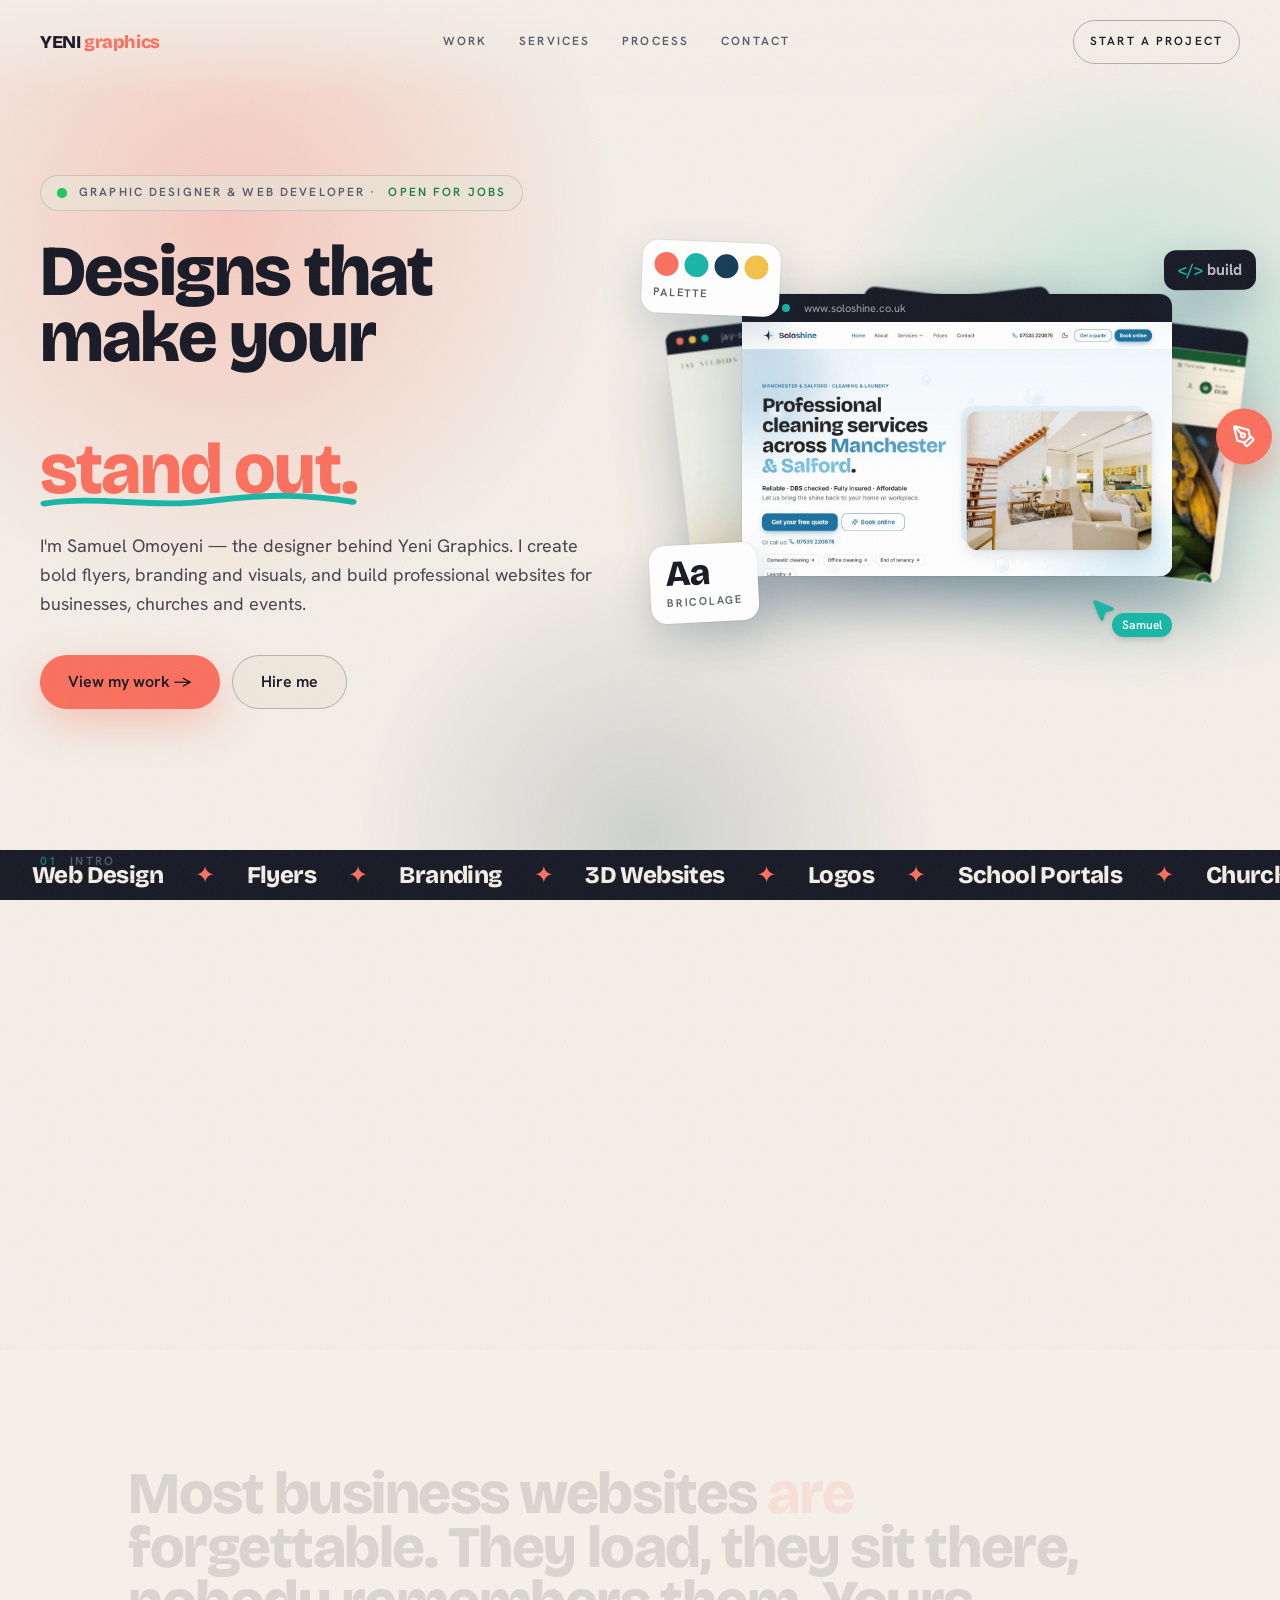
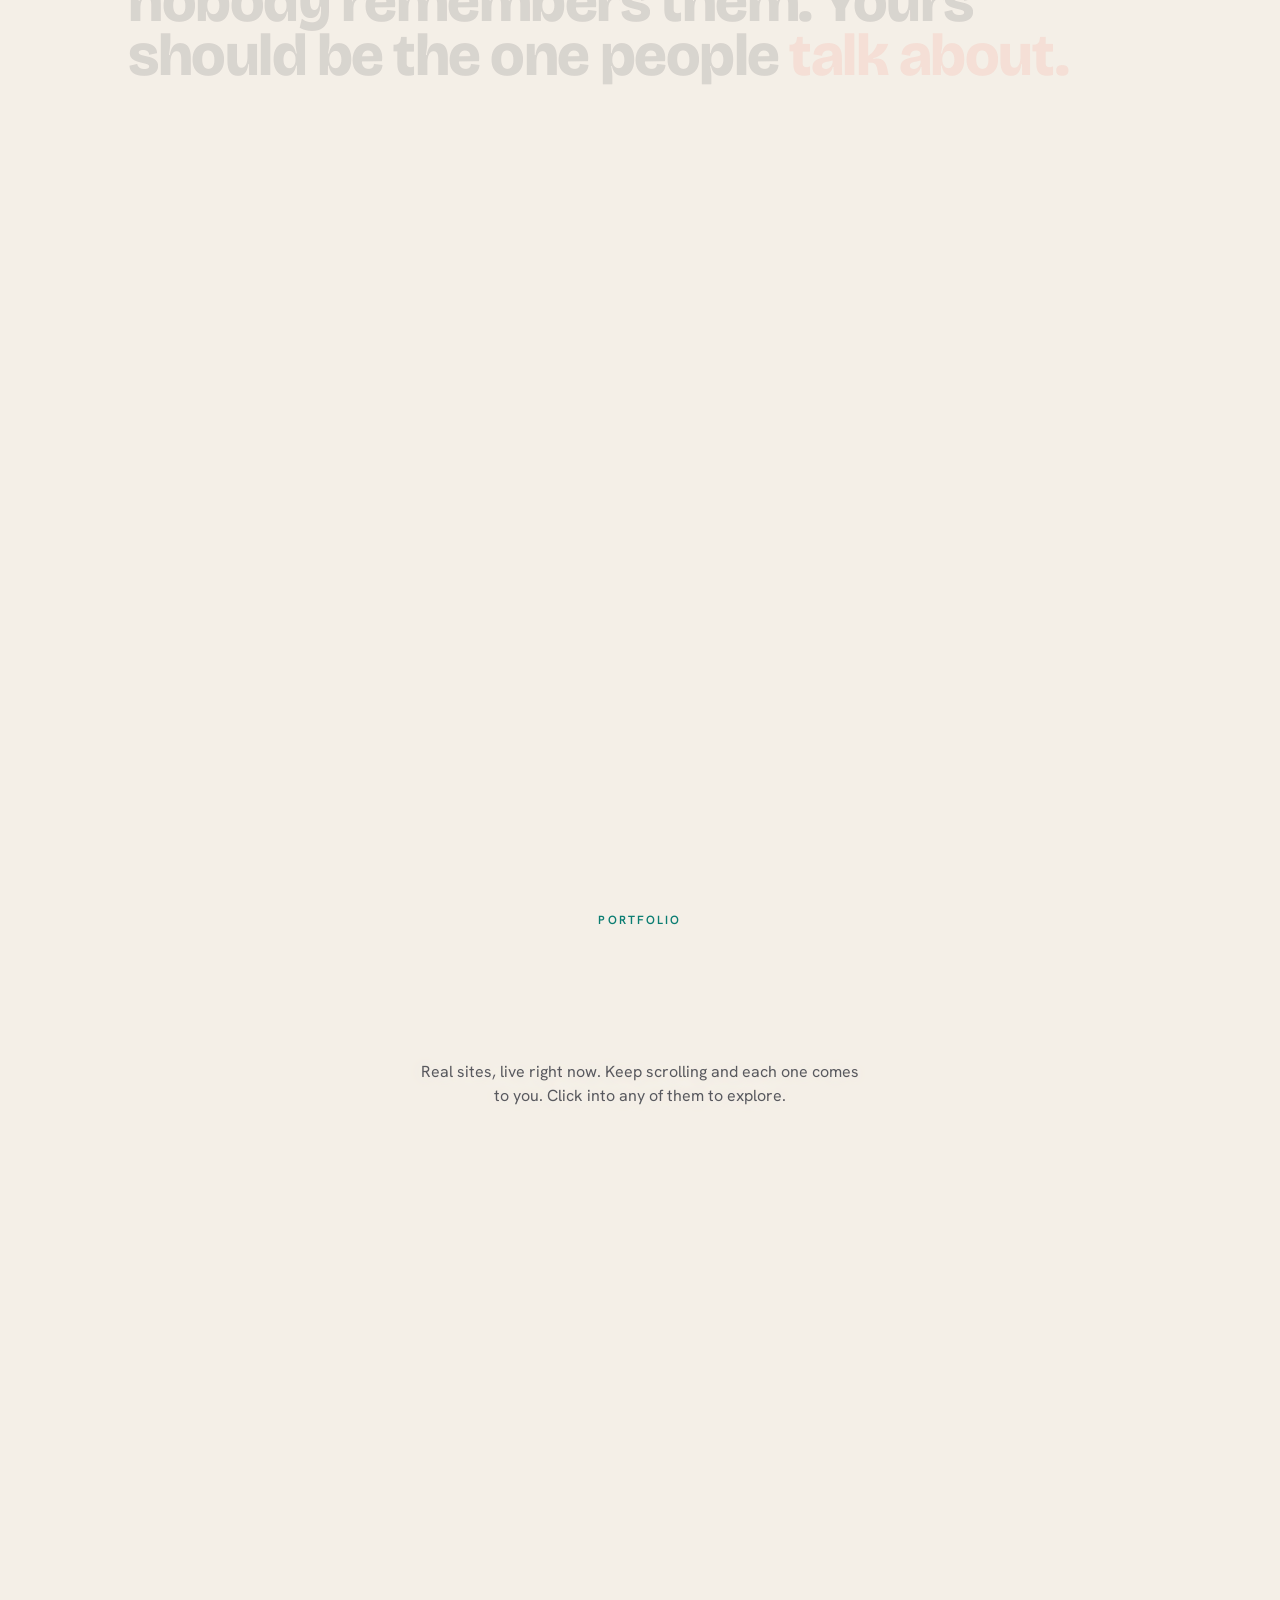
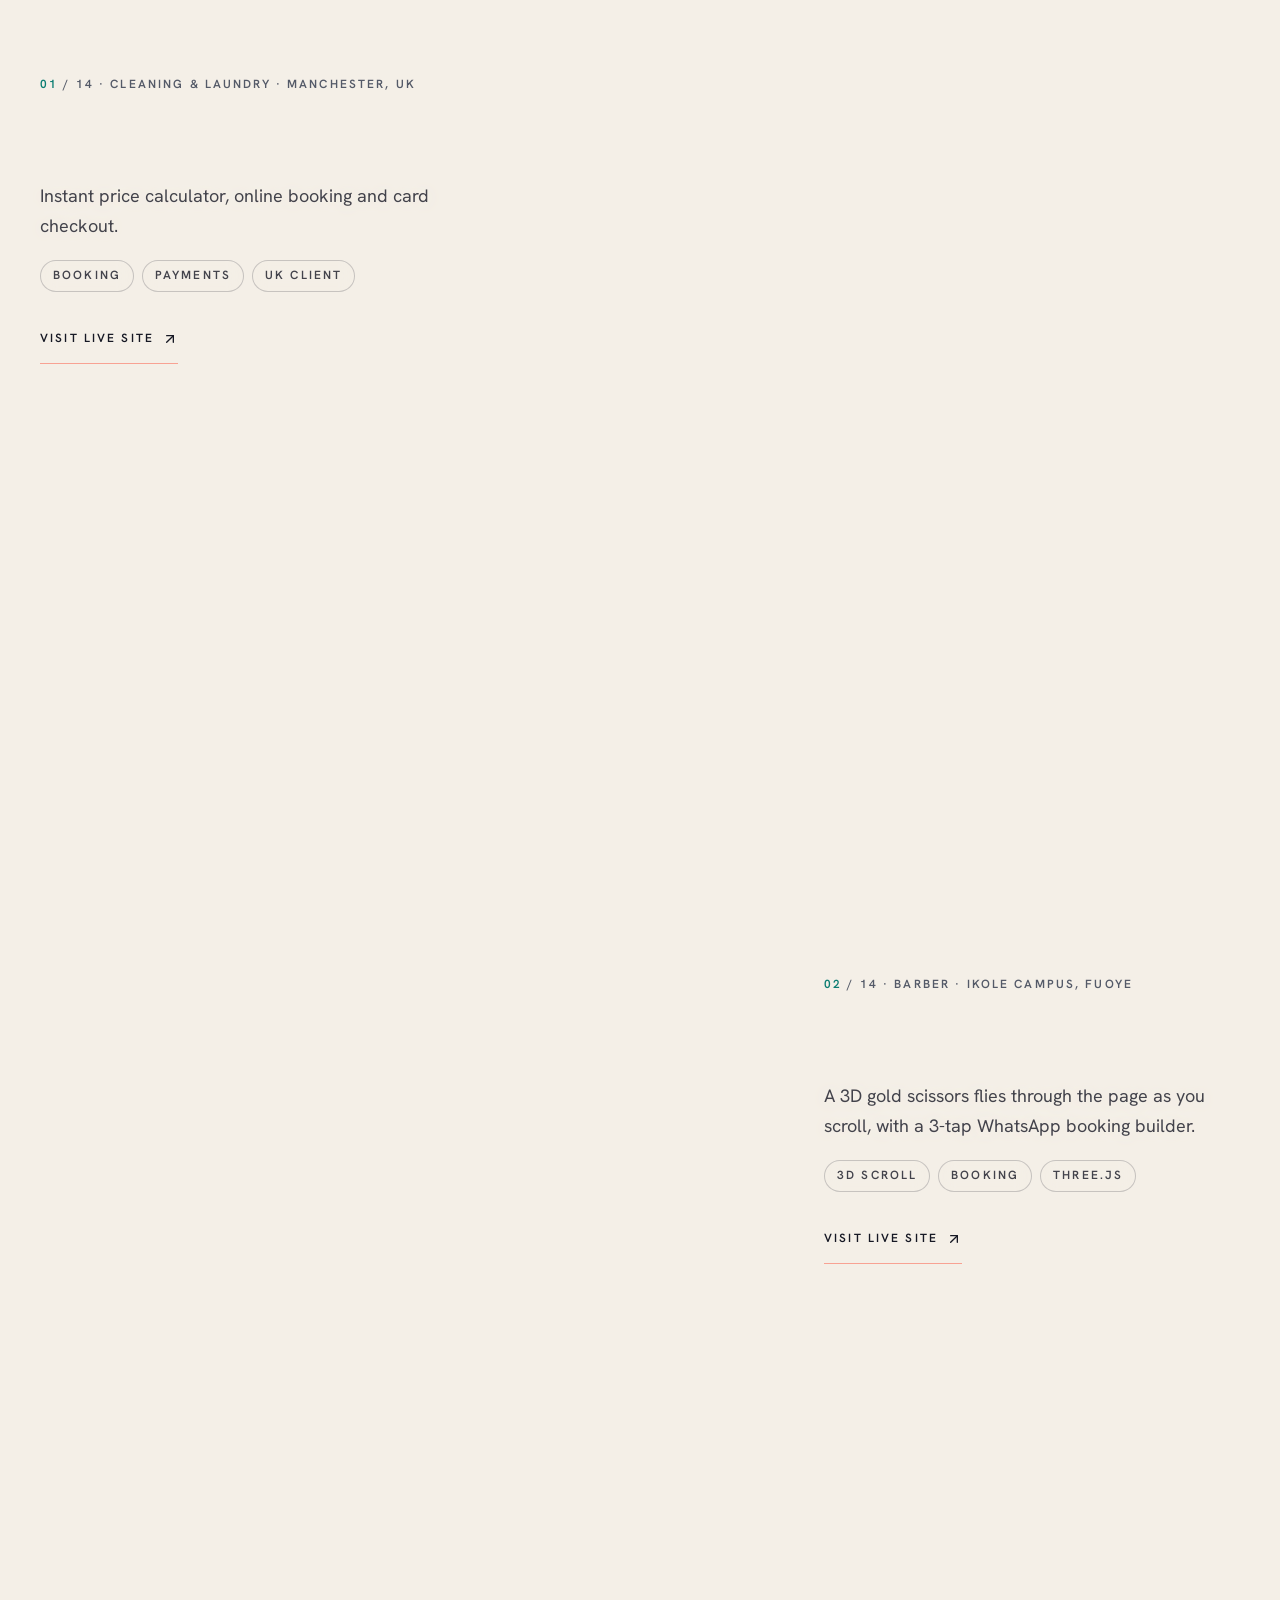
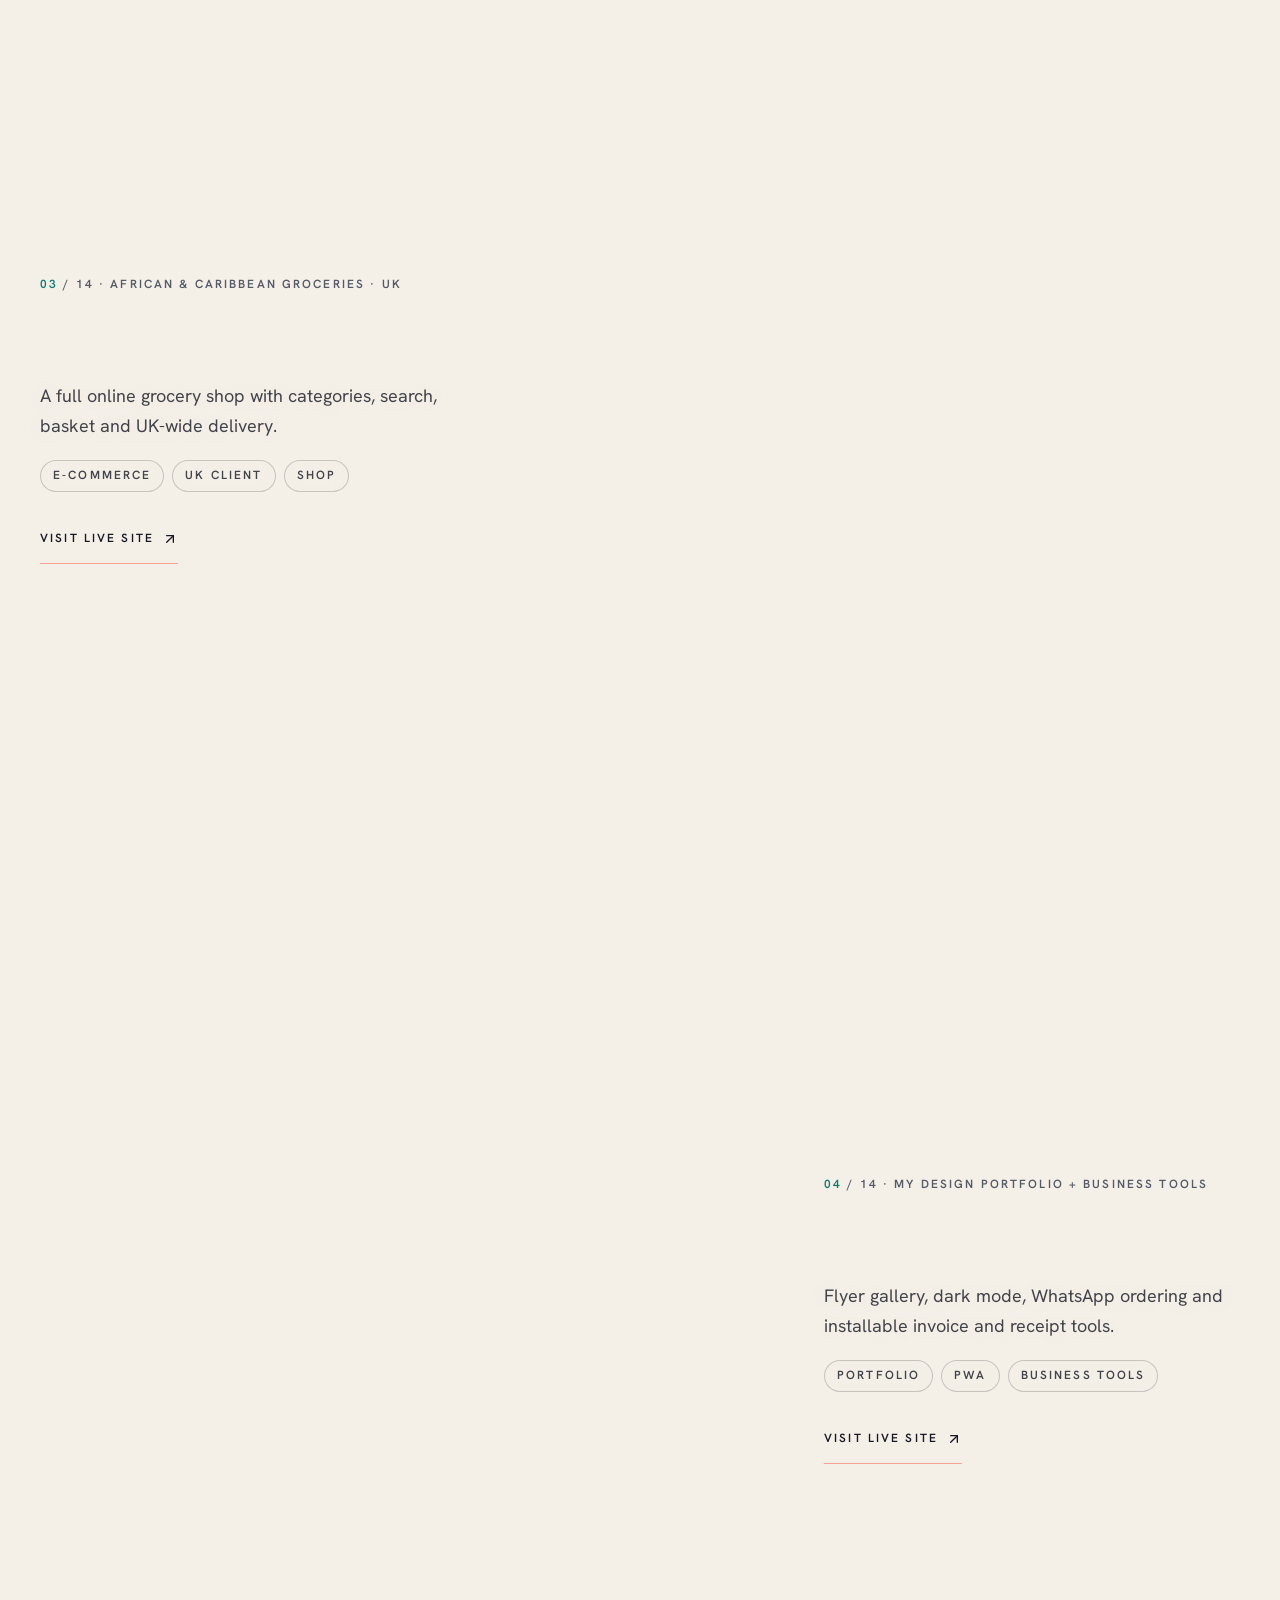
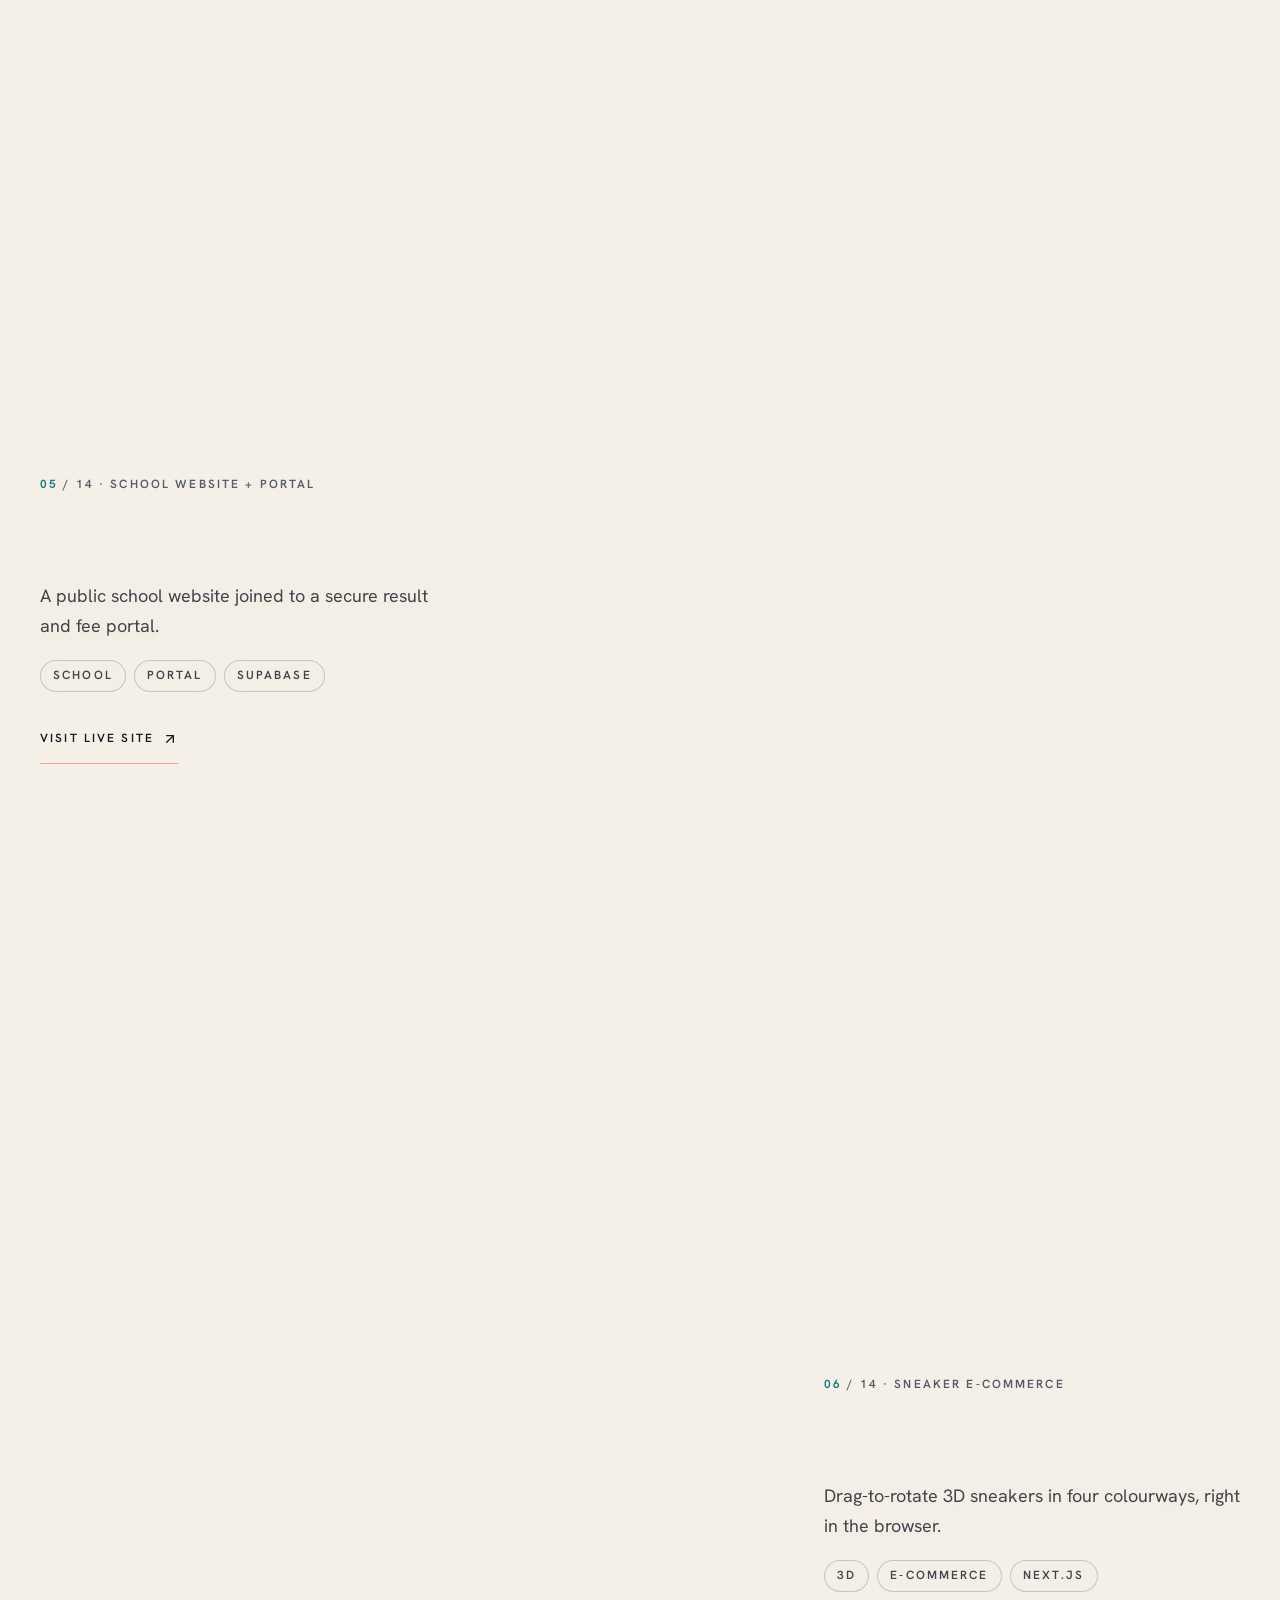
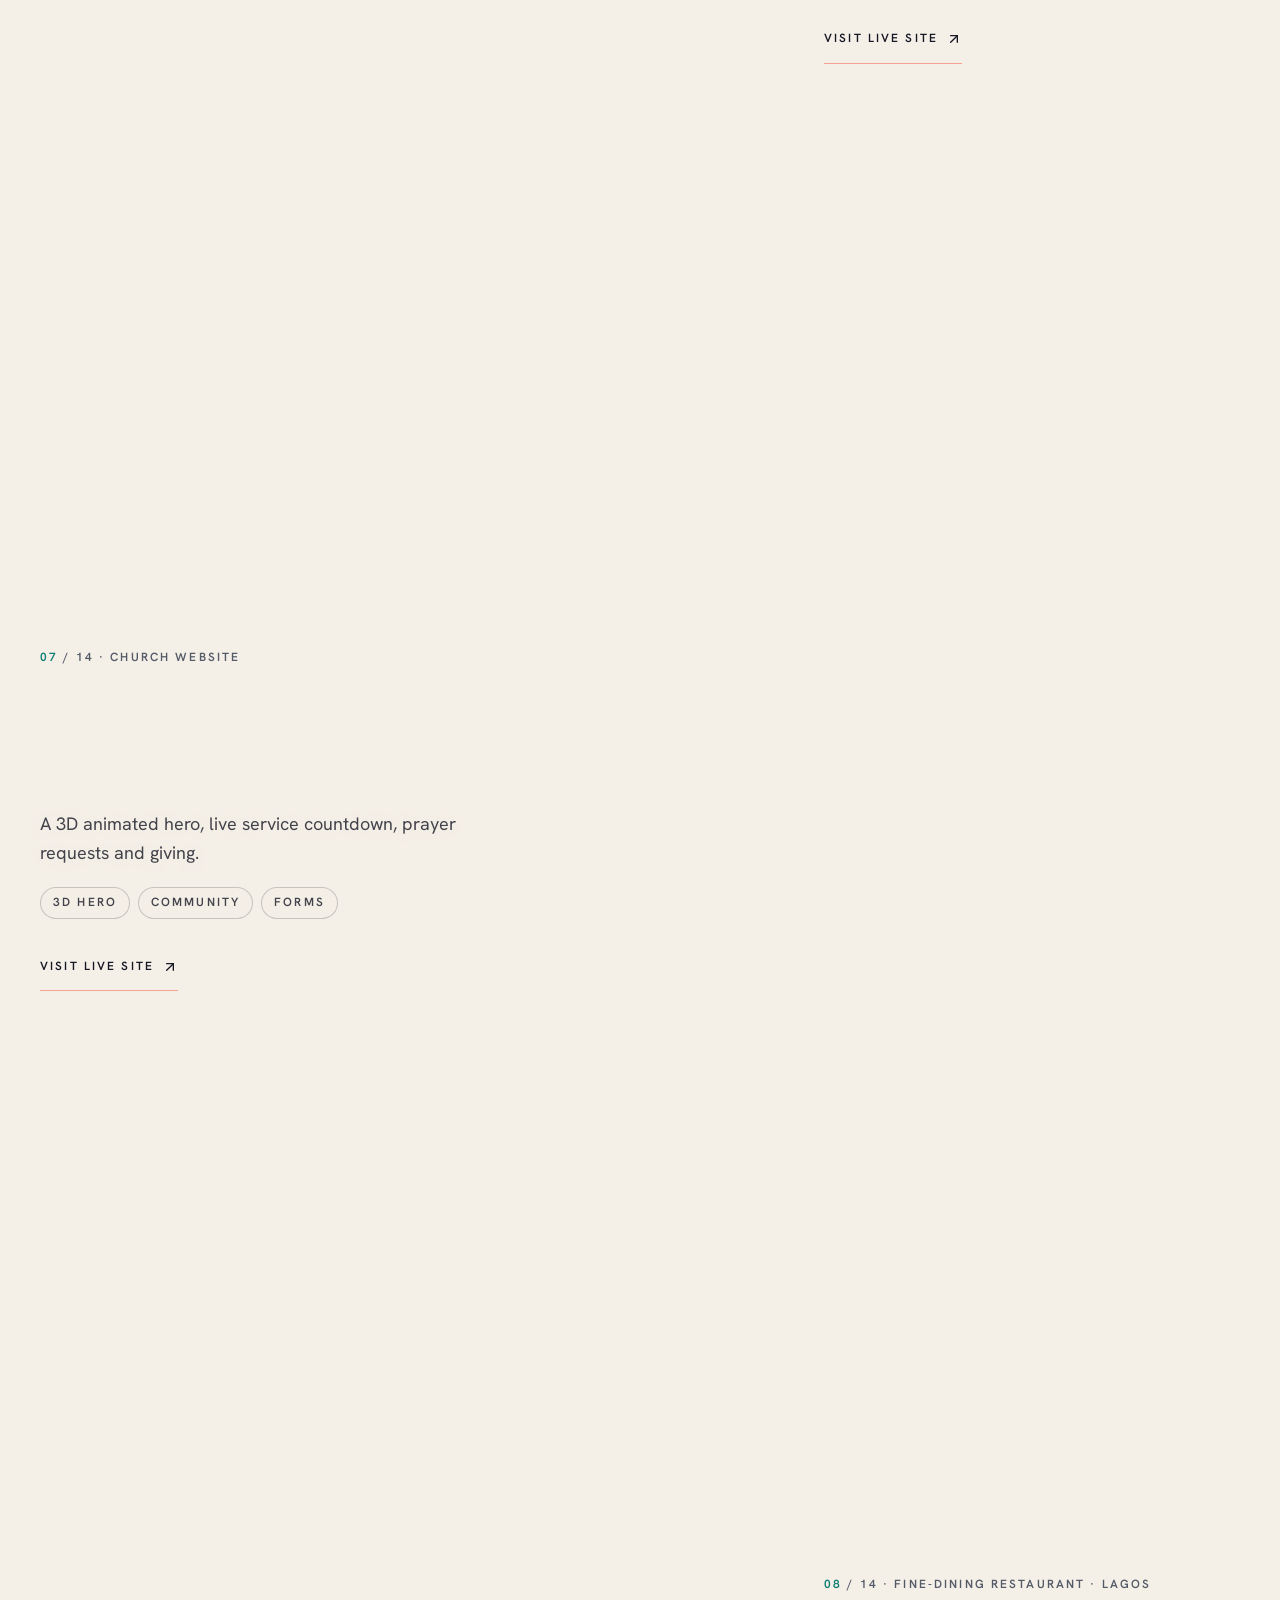
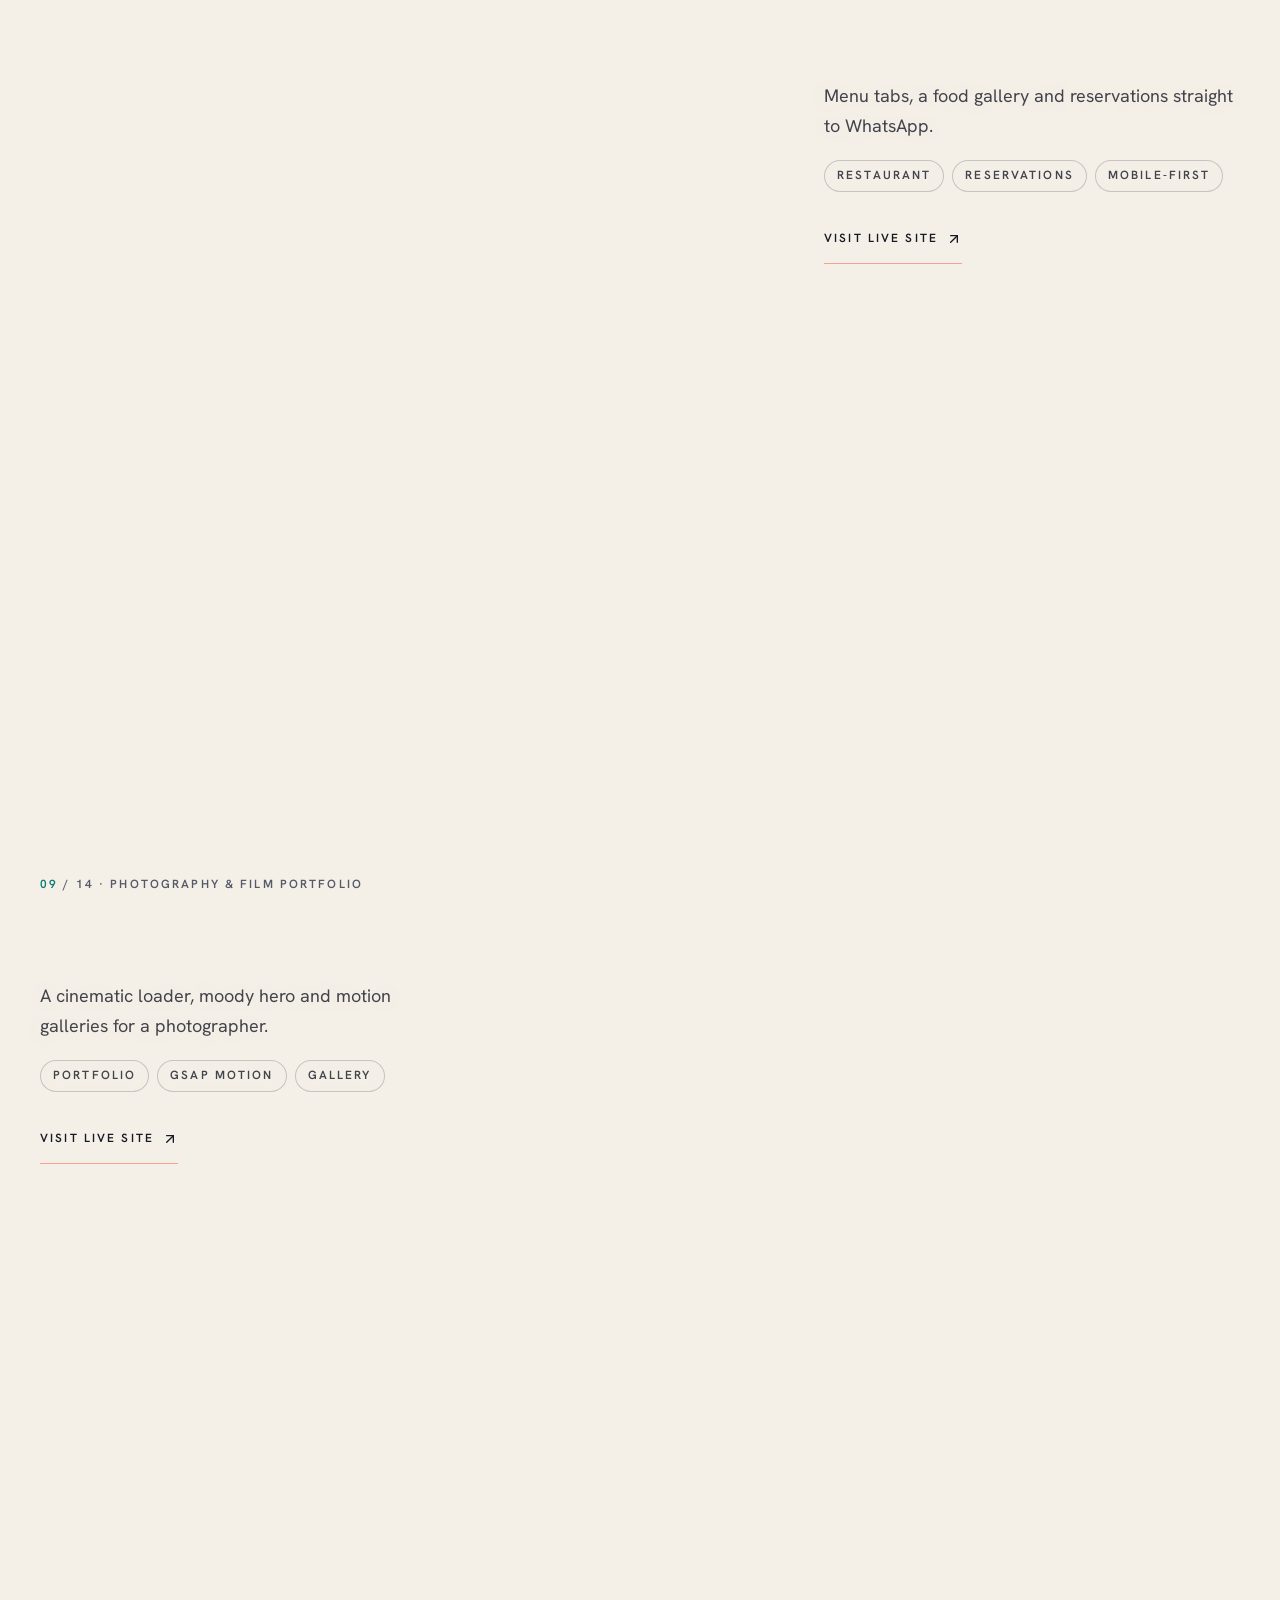
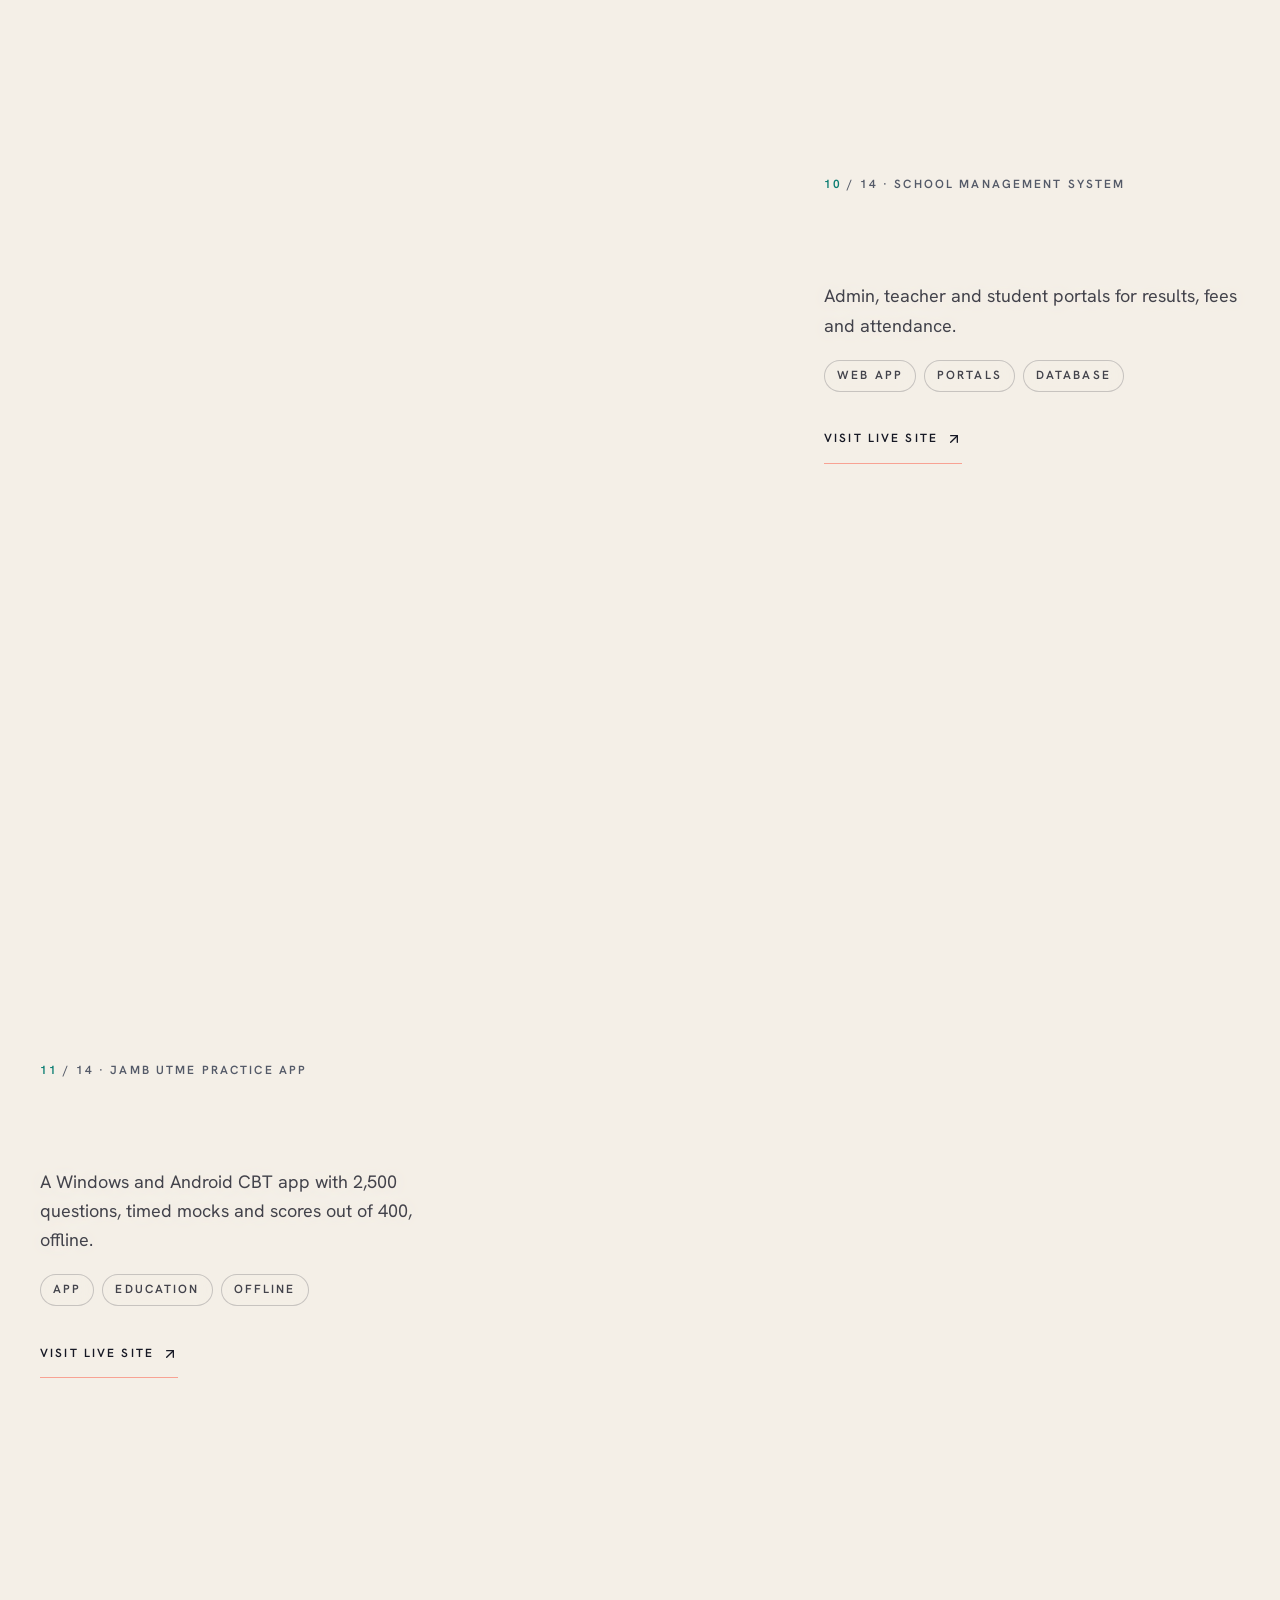
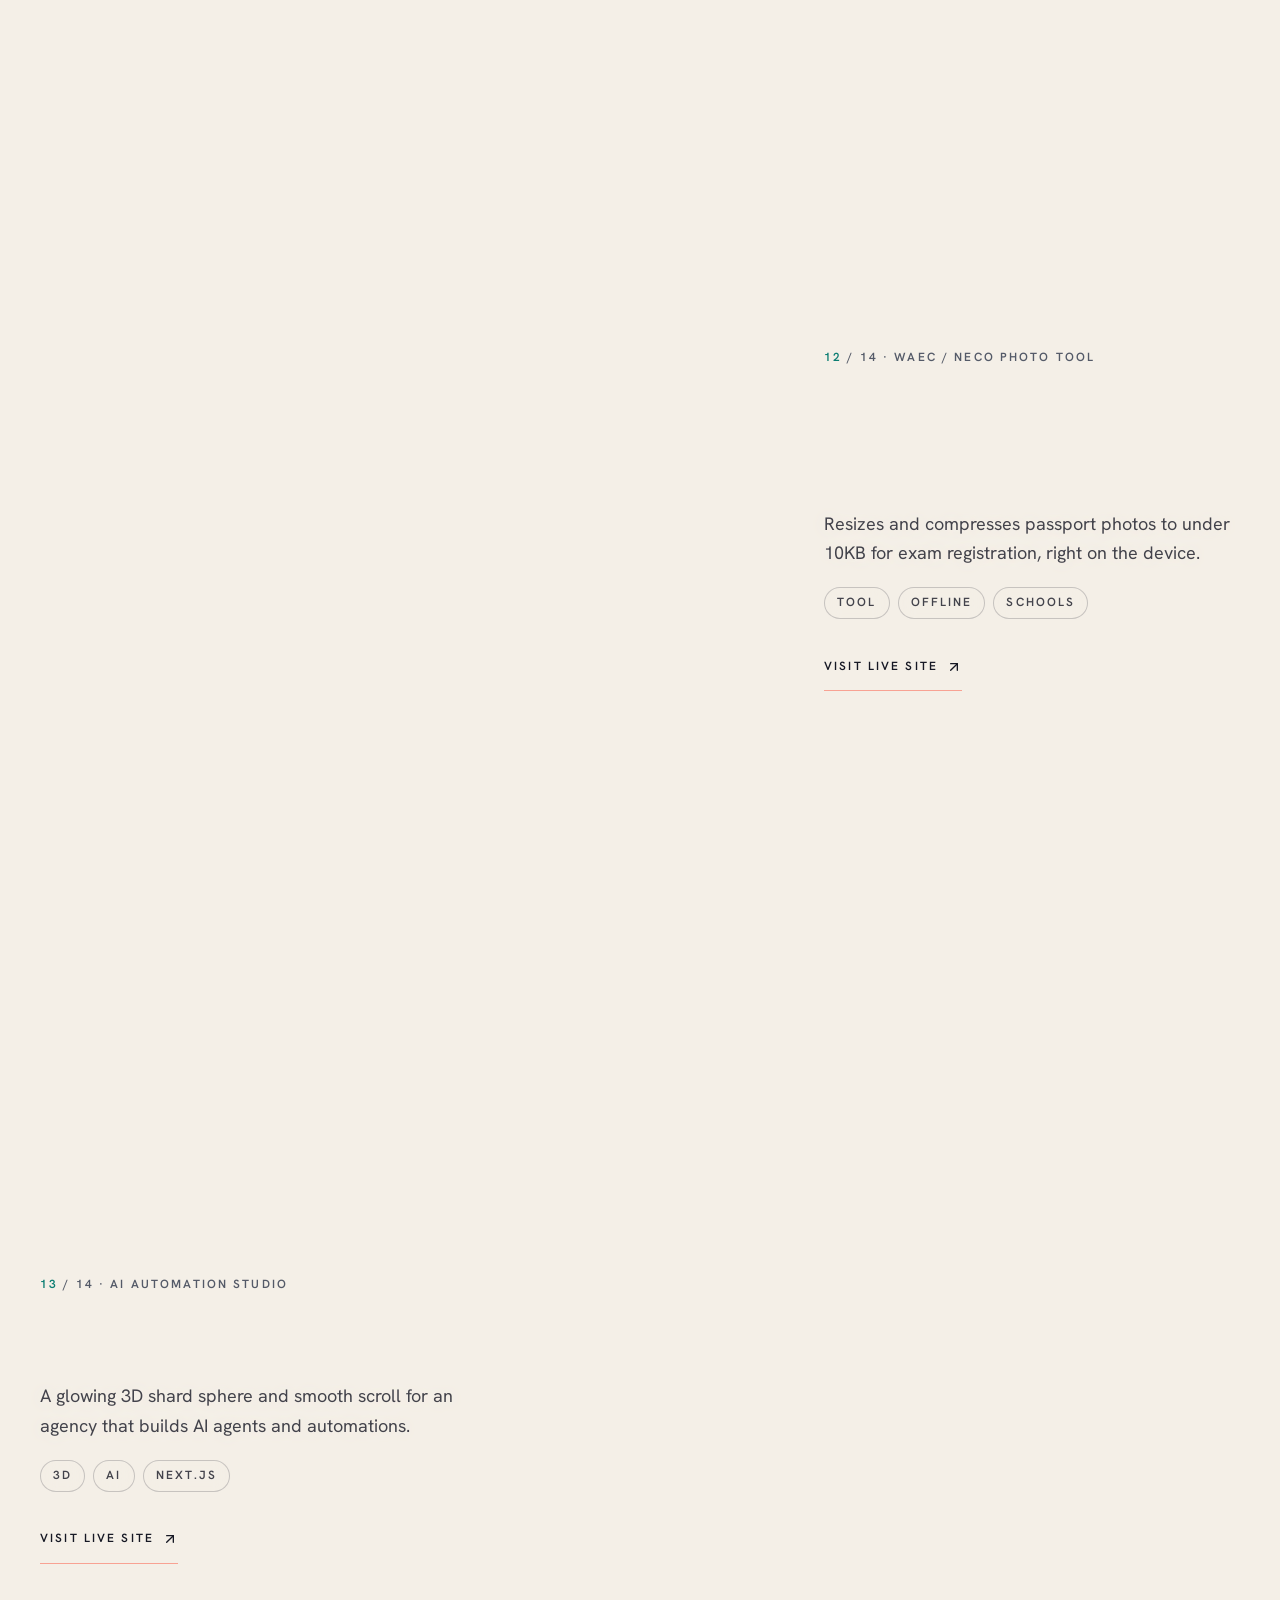
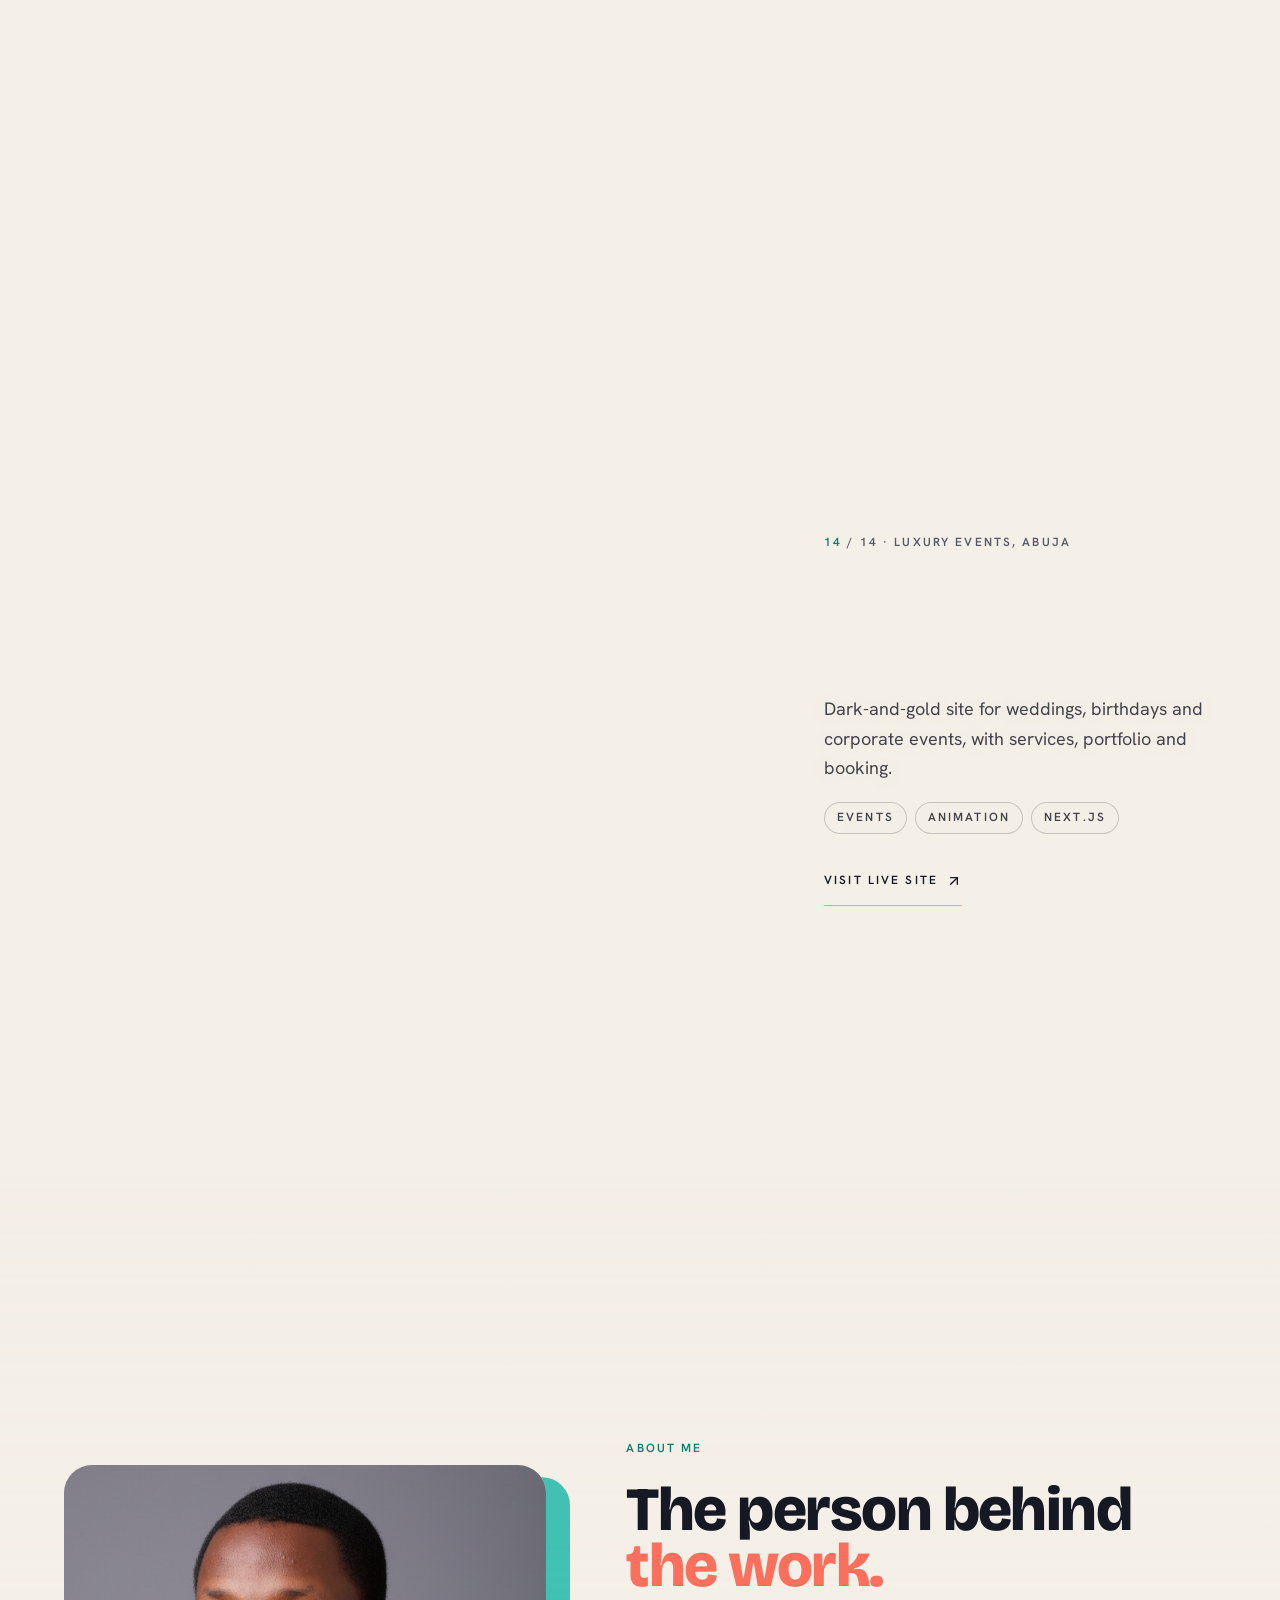
==== commit c12279b4: "Add Nuvra and Ace Party Planner to websites (2D cards + rebuilt 3D /web) Co-Authored-By: Claude Opus" ====
--- a/web/index.html
+++ b/web/index.html
@@ -1 +1 @@
-<!DOCTYPE html><html lang="en"><head><meta charSet="utf-8"/><meta name="viewport" content="width=device-width, initial-scale=1"/><link rel="preload" as="image" href="/web/work/full/soloshine.jpg" fetchPriority="high"/><link rel="stylesheet" href="/web/_next/static/css/ec6f7720d8df651f.css" data-precedence="next"/><link rel="preload" as="script" fetchPriority="low" href="/web/_next/static/chunks/webpack-94f5ab1d1b33e5e5.js"/><script src="/web/_next/static/chunks/fd9d1056-8ef33f5ef9456d1f.js" async=""></script><script src="/web/_next/static/chunks/117-b69529a71a007c58.js" async=""></script><script src="/web/_next/static/chunks/main-app-ee1a27494cce82ab.js" async=""></script><script src="/web/_next/static/chunks/281-bf22fe8633a5f802.js" async=""></script><script src="/web/_next/static/chunks/app/page-95811861280c4444.js" async=""></script><link rel="preconnect" href="https://fonts.googleapis.com"/><link rel="preconnect" href="https://fonts.gstatic.com" crossorigin=""/><title>Yeni Graphics — 3D &amp; motion websites by Samuel Omoyeni</title><meta name="description" content="Samuel Omoyeni designs and builds premium 3D and motion websites for businesses, schools, churches and brands. Based in Nigeria, working worldwide."/><link rel="icon" href="/web/logo.png"/><link rel="apple-touch-icon" href="/web/logo.png"/><link rel="stylesheet" href="https://fonts.googleapis.com/css2?family=Bricolage+Grotesque:opsz,wght@12..96,300..800&amp;family=Hanken+Grotesk:wght@300..700&amp;display=swap"/><script src="/web/_next/static/chunks/polyfills-42372ed130431b0a.js" noModule=""></script></head><body class="antialiased"><header class="fixed inset-x-0 top-0 z-50 flex items-center justify-between border-b border-line bg-ink/90 px-5 pb-4 pt-5 backdrop-blur-md md:border-0 md:bg-transparent md:bg-gradient-to-b md:from-ink/90 md:via-ink/50 md:to-transparent md:pb-8 md:backdrop-blur-none md:px-10" style="opacity:0;transform:translateY(-20px)"><a href="#top" class="display text-lg tracking-tight text-paper" aria-label="Yeni Graphics, back to top">YENI<span class="serif-accent ml-1 text-amber">graphics</span></a><nav class="hidden items-center gap-8 md:flex" aria-label="Main"><a href="#work" class="label text-paper-dim transition-colors duration-200 hover:text-paper">Work</a><a href="#services" class="label text-paper-dim transition-colors duration-200 hover:text-paper">Services</a><a href="#process" class="label text-paper-dim transition-colors duration-200 hover:text-paper">Process</a><a href="#contact" class="label text-paper-dim transition-colors duration-200 hover:text-paper">Contact</a></nav><a class="label rounded-full border border-paper/30 px-4 py-3 text-paper transition-colors duration-200 hover:border-amber hover:bg-amber hover:text-paper" href="https://wa.me/2348054965524?text=Hi%20Samuel!%20I&#x27;d%20like%20a%20website%20for%20my%20business." target="_blank" rel="noopener noreferrer" style="transform:none">Start a project</a></header><div class="pointer-events-none fixed bottom-5 left-5 z-50 hidden w-56 md:left-10 md:block" style="opacity:0"><div class="label flex items-baseline gap-3 text-paper-dim"><span class="text-amber">01</span><span style="opacity:0;transform:translateY(8px)">Home</span></div><div class="mt-2 h-px w-full bg-line"><div class="h-px origin-left bg-amber" style="transform:scaleX(0)"></div></div></div><div class="grain" aria-hidden="true"></div><main class="relative z-10"><section id="top" data-scene="01" data-title="Home" class="relative flex min-h-[min(100svh,60rem)] items-center md:min-h-[100svh] overflow-x-clip bg-ink px-5 pb-28 pt-28 md:px-10 md:pb-32"><div aria-hidden="true" class="pointer-events-none absolute inset-0 overflow-hidden"><div class="hero-blob left-[-12%] top-[-18%] h-[60vw] w-[60vw]"></div><div class="hero-blob hero-blob--b right-[-14%] top-[6%] h-[50vw] w-[50vw]"></div><div class="hero-blob hero-blob--c bottom-[-25%] left-[28%] h-[45vw] w-[45vw]"></div></div><div class="relative mx-auto grid w-full max-w-7xl items-center gap-14 lg:grid-cols-[1.05fr_1fr] lg:gap-10"><div><div class="" style="opacity:0;transform:translateY(16px)"><p class="label inline-flex items-center gap-2.5 whitespace-nowrap rounded-full border border-line bg-ink-2/70 px-4 py-2 !tracking-[0.12em] text-paper-dim sm:gap-3 sm:!tracking-[0.18em]"><span class="relative flex h-2.5 w-2.5 shrink-0"><span class="absolute inline-flex h-full w-full animate-ping rounded-full bg-[#22c55e] opacity-60"></span><span class="relative inline-flex h-2.5 w-2.5 rounded-full bg-[#22c55e]"></span></span><span class="hidden sm:inline">Graphic Designer &amp; Web Developer ·</span><span class="sm:hidden">Web Designer ·</span><span class="whitespace-nowrap text-[#15803d]">Open for jobs</span></p></div><h1 class="display mt-7 text-[12vw] text-paper sm:text-[9vw] lg:text-[5.6vw]"><span class="" aria-label="Designs that make your"><span aria-hidden="true" class="inline-block overflow-hidden pb-[0.12em] -mb-[0.12em] align-bottom"><span class="inline-block" style="transform:translateY(110%)">Designs<!-- --> </span></span><span aria-hidden="true" class="inline-block overflow-hidden pb-[0.12em] -mb-[0.12em] align-bottom"><span class="inline-block" style="transform:translateY(110%)">that<!-- --> </span></span><span aria-hidden="true" class="inline-block overflow-hidden pb-[0.12em] -mb-[0.12em] align-bottom"><span class="inline-block" style="transform:translateY(110%)">make<!-- --> </span></span><span aria-hidden="true" class="inline-block overflow-hidden pb-[0.12em] -mb-[0.12em] align-bottom"><span class="inline-block" style="transform:translateY(110%)">your</span></span></span> <span class="inline-block overflow-hidden pb-[0.12em] -mb-[0.12em] align-bottom text-[color:var(--teal-deep)]" style="opacity:0;transform:translateY(60%)"><span class="inline-block" style="transform:none">brand</span></span> <span class="serif-accent relative inline-block text-amber"><span class="" aria-label="stand out."><span aria-hidden="true" class="inline-block overflow-hidden pb-[0.12em] -mb-[0.12em] align-bottom"><span class="inline-block" style="transform:translateY(110%)">stand<!-- --> </span></span><span aria-hidden="true" class="inline-block overflow-hidden pb-[0.12em] -mb-[0.12em] align-bottom"><span class="inline-block" style="transform:translateY(110%)">out.</span></span></span><svg aria-hidden="true" viewBox="0 0 300 24" preserveAspectRatio="none" class="pointer-events-none absolute -bottom-[0.12em] left-0 h-[0.28em] w-full overflow-visible"><path d="M4 15 C 55 5, 105 21, 160 12 S 255 4, 296 13" fill="none" stroke="var(--teal)" stroke-width="7" stroke-linecap="round" pathLength="1" stroke-dashoffset="0px" stroke-dasharray="0px 1px"></path></svg></span></h1><div class="" style="opacity:0;transform:translateY(40px)"><p class="mt-7 max-w-xl text-lg leading-relaxed text-paper/80">I&#x27;m Samuel Omoyeni — the designer behind Yeni Graphics. I create bold flyers, branding and visuals, and build professional websites for businesses, churches and events.</p></div><div class="mt-9 flex flex-wrap gap-3" style="opacity:0;transform:translateY(40px)"><a class="inline-flex min-h-12 items-center rounded-full bg-amber px-7 py-3.5 font-semibold text-paper shadow-[0_14px_40px_rgba(251,111,93,0.35)]" href="#work" style="transform:none">View my work →</a><a href="#contact" class="inline-flex min-h-12 items-center rounded-full border border-paper/25 bg-ink-2/60 px-7 py-3.5 font-semibold text-paper transition-colors hover:border-teal hover:text-teal">Hire me</a></div></div><div class="relative mx-auto aspect-[16/11] w-full max-w-xl [perspective:1400px]" style="opacity:1"><div class="absolute inset-0 [transform-style:preserve-3d]" style="transform:none"><a href="https://jay-studios.vercel.app" target="_blank" rel="noopener noreferrer" aria-label="Visit Jay Studios" class="absolute left-[12%] top-[12%] block w-[76%] overflow-hidden rounded-xl bg-white shadow-[0_30px_70px_rgba(18,59,86,0.28)] ring-1 ring-black/5 scale-[0.9]" style="z-index:1;opacity:0;transform:translateX(-22%) translateY(60px) rotate(-7deg) rotateX(18deg)"><div><div class="flex h-7 items-center gap-1.5 bg-[#161824] px-3"><i class="h-2 w-2 rounded-full bg-amber"></i><i class="h-2 w-2 rounded-full bg-[#f4c14a]"></i><i class="h-2 w-2 rounded-full bg-teal"></i><span class="ml-2 truncate text-[11px] text-white/60">jay-studios.vercel.app</span></div><div class="relative aspect-[1280/756] bg-ink-2"><img alt="Jay Studios website" loading="lazy" decoding="async" data-nimg="fill" class="object-cover object-top" style="position:absolute;height:100%;width:100%;left:0;top:0;right:0;bottom:0;color:transparent" src="/web/work/jaystudios.jpg"/></div></div></a><a href="https://www.soloshine.co.uk" target="_blank" rel="noopener noreferrer" aria-label="Visit Soloshine" class="absolute left-[12%] top-[12%] block w-[76%] overflow-hidden rounded-xl bg-white shadow-[0_30px_70px_rgba(18,59,86,0.28)] ring-1 ring-black/5 " style="z-index:3;opacity:0;transform:translateY(60px) rotateX(18deg)"><div><div class="flex h-7 items-center gap-1.5 bg-[#161824] px-3"><i class="h-2 w-2 rounded-full bg-amber"></i><i class="h-2 w-2 rounded-full bg-[#f4c14a]"></i><i class="h-2 w-2 rounded-full bg-teal"></i><span class="ml-2 truncate text-[11px] text-white/60">www.soloshine.co.uk</span></div><div class="relative aspect-[1280/756] bg-ink-2"><img alt="Soloshine website" fetchPriority="high" decoding="async" data-nimg="fill" class="object-cover object-top" style="position:absolute;height:100%;width:100%;left:0;top:0;right:0;bottom:0;color:transparent" src="/web/work/full/soloshine.jpg"/></div></div></a><a href="https://joyfulfood.vercel.app" target="_blank" rel="noopener noreferrer" aria-label="Visit Joyfulfood" class="absolute left-[12%] top-[12%] block w-[76%] overflow-hidden rounded-xl bg-white shadow-[0_30px_70px_rgba(18,59,86,0.28)] ring-1 ring-black/5 scale-[0.9]" style="z-index:1;opacity:0;transform:translateX(22%) translateY(60px) rotate(7deg) rotateX(18deg)"><div><div class="flex h-7 items-center gap-1.5 bg-[#161824] px-3"><i class="h-2 w-2 rounded-full bg-amber"></i><i class="h-2 w-2 rounded-full bg-[#f4c14a]"></i><i class="h-2 w-2 rounded-full bg-teal"></i><span class="ml-2 truncate text-[11px] text-white/60">joyfulfood.vercel.app</span></div><div class="relative aspect-[1280/756] bg-ink-2"><img alt="Joyfulfood website" loading="lazy" decoding="async" data-nimg="fill" class="object-cover object-top" style="position:absolute;height:100%;width:100%;left:0;top:0;right:0;bottom:0;color:transparent" src="/web/work/joyfulfood.jpg"/></div></div></a></div><div class="absolute z-10 -top-10 left-0 sm:-left-8 sm:top-0" style="transform:none"><div style="opacity:0;transform:scale(0.5)"><div><div class="origin-top scale-75 sm:scale-100"><div class="rounded-2xl bg-white p-3 shadow-[0_18px_40px_rgba(18,59,86,0.18)] ring-1 ring-black/5"><div class="flex gap-1.5"><i class="h-5 w-5 rounded-full sm:h-6 sm:w-6 bg-amber"></i><i class="h-5 w-5 rounded-full sm:h-6 sm:w-6 bg-teal"></i><i class="h-5 w-5 rounded-full sm:h-6 sm:w-6 bg-[#123b56]"></i><i class="h-5 w-5 rounded-full sm:h-6 sm:w-6 bg-[#f4c14a]"></i></div><p class="mt-2 text-[11px] font-semibold uppercase tracking-[0.16em] text-paper-dim">Palette</p></div></div></div></div></div><div class="absolute z-10 -top-6 right-0 sm:-right-4 sm:top-1" style="transform:none"><div style="opacity:0;transform:scale(0.5)"><div><div class="origin-top scale-75 sm:scale-100"><div class="rounded-xl bg-[#161824] px-3.5 py-2 font-mono text-sm font-bold text-teal shadow-[0_18px_40px_rgba(18,59,86,0.25)] sm:text-base">&lt;/&gt; <span class="text-white/70">build</span></div></div></div></div></div><div class="absolute z-10 bottom-2 left-0 hidden sm:block sm:-left-6" style="transform:none"><div style="opacity:0;transform:scale(0.5)"><div><div class="origin-top scale-75 sm:scale-100"><div class="rounded-2xl bg-white px-4 py-3 shadow-[0_18px_40px_rgba(18,59,86,0.18)] ring-1 ring-black/5"><p class="display text-4xl leading-none text-paper">Aa</p><p class="mt-1 text-[11px] font-semibold uppercase tracking-[0.16em] text-paper-dim">Bricolage</p></div></div></div></div></div><div class="absolute z-10 -right-3 top-[42%] hidden sm:block sm:-right-8" style="transform:none"><div style="opacity:0;transform:scale(0.5)"><div><div class="origin-top scale-75 sm:scale-100"><div class="grid h-14 w-14 place-items-center rounded-full bg-amber text-white shadow-[0_14px_34px_rgba(251,111,93,0.45)]"><svg xmlns="http://www.w3.org/2000/svg" width="24" height="24" viewBox="0 0 24 24" fill="none" stroke="currentColor" stroke-width="2.2" stroke-linecap="round" stroke-linejoin="round" class="lucide lucide-pen-tool" aria-hidden="true"><path d="M15.707 21.293a1 1 0 0 1-1.414 0l-1.586-1.586a1 1 0 0 1 0-1.414l5.586-5.586a1 1 0 0 1 1.414 0l1.586 1.586a1 1 0 0 1 0 1.414z"></path><path d="m18 13-1.375-6.874a1 1 0 0 0-.746-.776L3.235 2.028a1 1 0 0 0-1.207 1.207L5.35 15.879a1 1 0 0 0 .776.746L13 18"></path><path d="m2.3 2.3 7.286 7.286"></path><circle cx="11" cy="11" r="2"></circle></svg></div></div></div></div></div><div class="absolute z-10 bottom-0 right-[12%] hidden sm:block" style="transform:none"><div style="opacity:0;transform:scale(0.5)"><div><div class="origin-top scale-75 sm:scale-100"><div class="flex items-start"><svg xmlns="http://www.w3.org/2000/svg" width="26" height="26" viewBox="0 0 24 24" fill="none" stroke="currentColor" stroke-width="2" stroke-linecap="round" stroke-linejoin="round" class="lucide lucide-mouse-pointer2 lucide-mouse-pointer-2 fill-teal text-teal drop-shadow" aria-hidden="true"><path d="M4.037 4.688a.495.495 0 0 1 .651-.651l16 6.5a.5.5 0 0 1-.063.947l-6.124 1.58a2 2 0 0 0-1.438 1.435l-1.579 6.126a.5.5 0 0 1-.947.063z"></path></svg><span class="mt-4 -ml-1 rounded-full bg-teal px-2.5 py-1 text-xs font-semibold text-white shadow-md">Samuel</span></div></div></div></div></div></div></div><div aria-hidden="true" class="absolute inset-x-0 bottom-0 overflow-hidden bg-[#161824] py-3.5 text-[#f4efe7]"><div class="marquee-track flex w-max"><div class="flex shrink-0 items-center"><span class="display flex items-center whitespace-nowrap text-lg md:text-2xl"><span class="px-6 md:px-8">Web Design</span><span class="text-amber">✦</span></span><span class="display flex items-center whitespace-nowrap text-lg md:text-2xl"><span class="px-6 md:px-8">Flyers</span><span class="text-amber">✦</span></span><span class="display flex items-center whitespace-nowrap text-lg md:text-2xl"><span class="px-6 md:px-8">Branding</span><span class="text-amber">✦</span></span><span class="display flex items-center whitespace-nowrap text-lg md:text-2xl"><span class="px-6 md:px-8">3D Websites</span><span class="text-amber">✦</span></span><span class="display flex items-center whitespace-nowrap text-lg md:text-2xl"><span class="px-6 md:px-8">Logos</span><span class="text-amber">✦</span></span><span class="display flex items-center whitespace-nowrap text-lg md:text-2xl"><span class="px-6 md:px-8">School Portals</span><span class="text-amber">✦</span></span><span class="display flex items-center whitespace-nowrap text-lg md:text-2xl"><span class="px-6 md:px-8">Church &amp; Event Media</span><span class="text-amber">✦</span></span></div><div class="flex shrink-0 items-center"><span class="display flex items-center whitespace-nowrap text-lg md:text-2xl"><span class="px-6 md:px-8">Web Design</span><span class="text-amber">✦</span></span><span class="display flex items-center whitespace-nowrap text-lg md:text-2xl"><span class="px-6 md:px-8">Flyers</span><span class="text-amber">✦</span></span><span class="display flex items-center whitespace-nowrap text-lg md:text-2xl"><span class="px-6 md:px-8">Branding</span><span class="text-amber">✦</span></span><span class="display flex items-center whitespace-nowrap text-lg md:text-2xl"><span class="px-6 md:px-8">3D Websites</span><span class="text-amber">✦</span></span><span class="display flex items-center whitespace-nowrap text-lg md:text-2xl"><span class="px-6 md:px-8">Logos</span><span class="text-amber">✦</span></span><span class="display flex items-center whitespace-nowrap text-lg md:text-2xl"><span class="px-6 md:px-8">School Portals</span><span class="text-amber">✦</span></span><span class="display flex items-center whitespace-nowrap text-lg md:text-2xl"><span class="px-6 md:px-8">Church &amp; Event Media</span><span class="text-amber">✦</span></span></div></div></div></section><section data-scene="02" data-title="Intro" class="relative flex min-h-[min(100svh,44rem)] items-center px-5 md:min-h-[150vh] md:px-10"><div class="mx-auto max-w-5xl"><p class="display text-[8.5vw] leading-[1.02] text-paper md:text-[4.6vw]"><span style="opacity:0.12">Most<!-- --> </span><span style="opacity:0.12">business<!-- --> </span><span style="opacity:0.12">websites<!-- --> </span><span class="serif-accent text-amber" style="opacity:0.12">are<!-- --> </span><span style="opacity:0.12">forgettable.<!-- --> </span><span style="opacity:0.12">They<!-- --> </span><span style="opacity:0.12">load,<!-- --> </span><span style="opacity:0.12">they<!-- --> </span><span style="opacity:0.12">sit<!-- --> </span><span style="opacity:0.12">there,<!-- --> </span><span style="opacity:0.12">nobody<!-- --> </span><span style="opacity:0.12">remembers<!-- --> </span><span style="opacity:0.12">them.<!-- --> </span><span style="opacity:0.12">Yours<!-- --> </span><span style="opacity:0.12">should<!-- --> </span><span style="opacity:0.12">be<!-- --> </span><span style="opacity:0.12">the<!-- --> </span><span style="opacity:0.12">one<!-- --> </span><span style="opacity:0.12">people<!-- --> </span><span class="serif-accent text-amber" style="opacity:0.12">talk<!-- --> </span><span class="serif-accent text-amber" style="opacity:0.12">about.<!-- --> </span></p></div></section><section data-scene="03" data-title="Work" class="relative flex min-h-[min(80vh,30rem)] flex-col md:min-h-[80vh] items-center justify-center px-5 text-center"><div class="" style="opacity:0;transform:translateY(40px)"><p class="label text-amber">Portfolio</p></div><h2 class="display mt-6 text-[12vw] text-paper md:text-[7vw]"><span class="" aria-label="Selected"><span aria-hidden="true" class="inline-block overflow-hidden pb-[0.12em] -mb-[0.12em] align-bottom"><span class="inline-block" style="transform:translateY(110%)">Selected</span></span></span> <span class="serif-accent text-amber"><span class="" aria-label="work"><span aria-hidden="true" class="inline-block overflow-hidden pb-[0.12em] -mb-[0.12em] align-bottom"><span class="inline-block" style="transform:translateY(110%)">work</span></span></span></span></h2><div class="" style="opacity:0;transform:translateY(40px)"><p class="text-shadow-film mt-6 max-w-md text-paper/70">Real sites, live right now. Keep scrolling and each one comes to you. Click into any of them to explore.</p></div></section><section id="work" data-scene="03" data-title="Work" class="relative"><article class="relative flex px-5 py-10 md:pointer-events-none md:h-[100svh] md:items-center md:px-10 md:py-0 md:justify-start"><div class="pointer-events-auto relative mx-auto w-full max-w-md sm:max-w-2xl md:mx-0 md:max-w-[26rem]"><a href="https://www.soloshine.co.uk" target="_blank" rel="noopener noreferrer" aria-label="Visit Soloshine" class="mb-7 block overflow-hidden rounded-2xl bg-white shadow-[0_24px_60px_rgba(18,59,86,0.22)] ring-1 ring-black/5 md:hidden" style="opacity:0;transform:perspective(900px) translateY(50px) rotate(-2deg) rotateX(14deg)"><div class="flex h-7 items-center gap-1.5 bg-[#161824] px-3"><i class="h-2 w-2 rounded-full bg-amber"></i><i class="h-2 w-2 rounded-full bg-[#f4c14a]"></i><i class="h-2 w-2 rounded-full bg-teal"></i><span class="ml-2 truncate text-[11px] text-white/60">www.soloshine.co.uk</span></div><div class="relative aspect-[1280/800] overflow-hidden bg-ink-2"><img alt="Soloshine website" loading="lazy" decoding="async" data-nimg="fill" class="object-cover object-top" style="position:absolute;height:100%;width:100%;left:0;top:0;right:0;bottom:0;color:transparent" src="/web/work/full/soloshine.jpg"/></div></a><div class="" style="opacity:0;transform:translateY(30px)"><p class="label text-paper-dim"><span class="text-amber">01</span> / <!-- -->12<!-- --> · <!-- -->Cleaning &amp; laundry · Manchester, UK</p></div><h3 class="display mt-4 text-5xl text-paper md:text-6xl"><span class="" aria-label="Soloshine"><span aria-hidden="true" class="inline-block overflow-hidden pb-[0.12em] -mb-[0.12em] align-bottom"><span class="inline-block" style="transform:translateY(110%)">Soloshine</span></span></span></h3><div class="" style="opacity:0;transform:translateY(30px)"><p class="text-shadow-film mt-4 text-lg leading-relaxed text-paper/80">Instant price calculator, online booking and card checkout.</p><ul class="mt-5 flex flex-wrap gap-2" aria-label="Highlights"><li class="label rounded-full border border-paper/20 bg-ink/60 px-3 py-1.5 text-[0.65rem] text-paper/80 backdrop-blur-sm">Booking</li><li class="label rounded-full border border-paper/20 bg-ink/60 px-3 py-1.5 text-[0.65rem] text-paper/80 backdrop-blur-sm">Payments</li><li class="label rounded-full border border-paper/20 bg-ink/60 px-3 py-1.5 text-[0.65rem] text-paper/80 backdrop-blur-sm">UK client</li></ul><a href="https://www.soloshine.co.uk" target="_blank" rel="noopener noreferrer" class="label group mt-7 inline-flex min-h-11 items-center gap-2 border-b border-amber/60 pb-1 text-paper transition-colors hover:text-amber">Visit live site<svg xmlns="http://www.w3.org/2000/svg" width="24" height="24" viewBox="0 0 24 24" fill="none" stroke="currentColor" stroke-width="2" stroke-linecap="round" stroke-linejoin="round" class="lucide lucide-arrow-up-right h-4 w-4 transition-transform duration-300 group-hover:-translate-y-0.5 group-hover:translate-x-0.5" aria-hidden="true"><path d="M7 7h10v10"></path><path d="M7 17 17 7"></path></svg></a></div></div></article><article class="relative flex px-5 py-10 md:pointer-events-none md:h-[100svh] md:items-center md:px-10 md:py-0 md:justify-end"><div class="pointer-events-auto relative mx-auto w-full max-w-md sm:max-w-2xl md:mx-0 md:max-w-[26rem]"><a href="https://jay-studios.vercel.app" target="_blank" rel="noopener noreferrer" aria-label="Visit Jay Studios" class="mb-7 block overflow-hidden rounded-2xl bg-white shadow-[0_24px_60px_rgba(18,59,86,0.22)] ring-1 ring-black/5 md:hidden" style="opacity:0;transform:perspective(900px) translateY(50px) rotate(2deg) rotateX(14deg)"><div class="flex h-7 items-center gap-1.5 bg-[#161824] px-3"><i class="h-2 w-2 rounded-full bg-amber"></i><i class="h-2 w-2 rounded-full bg-[#f4c14a]"></i><i class="h-2 w-2 rounded-full bg-teal"></i><span class="ml-2 truncate text-[11px] text-white/60">jay-studios.vercel.app</span></div><div class="relative aspect-[1280/800] overflow-hidden bg-ink-2"><img alt="Jay Studios website" loading="lazy" decoding="async" data-nimg="fill" class="object-cover object-top" style="position:absolute;height:100%;width:100%;left:0;top:0;right:0;bottom:0;color:transparent" src="/web/work/full/jaystudios.jpg"/></div></a><div class="" style="opacity:0;transform:translateY(30px)"><p class="label text-paper-dim"><span class="text-amber">02</span> / <!-- -->12<!-- --> · <!-- -->Barber · Ikole Campus, FUOYE</p></div><h3 class="display mt-4 text-5xl text-paper md:text-6xl"><span class="" aria-label="Jay Studios"><span aria-hidden="true" class="inline-block overflow-hidden pb-[0.12em] -mb-[0.12em] align-bottom"><span class="inline-block" style="transform:translateY(110%)">Jay<!-- --> </span></span><span aria-hidden="true" class="inline-block overflow-hidden pb-[0.12em] -mb-[0.12em] align-bottom"><span class="inline-block" style="transform:translateY(110%)">Studios</span></span></span></h3><div class="" style="opacity:0;transform:translateY(30px)"><p class="text-shadow-film mt-4 text-lg leading-relaxed text-paper/80">A 3D gold scissors flies through the page as you scroll, with a 3-tap WhatsApp booking builder.</p><ul class="mt-5 flex flex-wrap gap-2" aria-label="Highlights"><li class="label rounded-full border border-paper/20 bg-ink/60 px-3 py-1.5 text-[0.65rem] text-paper/80 backdrop-blur-sm">3D scroll</li><li class="label rounded-full border border-paper/20 bg-ink/60 px-3 py-1.5 text-[0.65rem] text-paper/80 backdrop-blur-sm">Booking</li><li class="label rounded-full border border-paper/20 bg-ink/60 px-3 py-1.5 text-[0.65rem] text-paper/80 backdrop-blur-sm">Three.js</li></ul><a href="https://jay-studios.vercel.app" target="_blank" rel="noopener noreferrer" class="label group mt-7 inline-flex min-h-11 items-center gap-2 border-b border-amber/60 pb-1 text-paper transition-colors hover:text-amber">Visit live site<svg xmlns="http://www.w3.org/2000/svg" width="24" height="24" viewBox="0 0 24 24" fill="none" stroke="currentColor" stroke-width="2" stroke-linecap="round" stroke-linejoin="round" class="lucide lucide-arrow-up-right h-4 w-4 transition-transform duration-300 group-hover:-translate-y-0.5 group-hover:translate-x-0.5" aria-hidden="true"><path d="M7 7h10v10"></path><path d="M7 17 17 7"></path></svg></a></div></div></article><article class="relative flex px-5 py-10 md:pointer-events-none md:h-[100svh] md:items-center md:px-10 md:py-0 md:justify-start"><div class="pointer-events-auto relative mx-auto w-full max-w-md sm:max-w-2xl md:mx-0 md:max-w-[26rem]"><a href="https://joyfulfood.vercel.app" target="_blank" rel="noopener noreferrer" aria-label="Visit Joyfulfood" class="mb-7 block overflow-hidden rounded-2xl bg-white shadow-[0_24px_60px_rgba(18,59,86,0.22)] ring-1 ring-black/5 md:hidden" style="opacity:0;transform:perspective(900px) translateY(50px) rotate(-2deg) rotateX(14deg)"><div class="flex h-7 items-center gap-1.5 bg-[#161824] px-3"><i class="h-2 w-2 rounded-full bg-amber"></i><i class="h-2 w-2 rounded-full bg-[#f4c14a]"></i><i class="h-2 w-2 rounded-full bg-teal"></i><span class="ml-2 truncate text-[11px] text-white/60">joyfulfood.vercel.app</span></div><div class="relative aspect-[1280/800] overflow-hidden bg-ink-2"><img alt="Joyfulfood website" loading="lazy" decoding="async" data-nimg="fill" class="object-cover object-top" style="position:absolute;height:100%;width:100%;left:0;top:0;right:0;bottom:0;color:transparent" src="/web/work/full/joyfulfood.jpg"/></div></a><div class="" style="opacity:0;transform:translateY(30px)"><p class="label text-paper-dim"><span class="text-amber">03</span> / <!-- -->12<!-- --> · <!-- -->African &amp; Caribbean groceries · UK</p></div><h3 class="display mt-4 text-5xl text-paper md:text-6xl"><span class="" aria-label="Joyfulfood"><span aria-hidden="true" class="inline-block overflow-hidden pb-[0.12em] -mb-[0.12em] align-bottom"><span class="inline-block" style="transform:translateY(110%)">Joyfulfood</span></span></span></h3><div class="" style="opacity:0;transform:translateY(30px)"><p class="text-shadow-film mt-4 text-lg leading-relaxed text-paper/80">A full online grocery shop with categories, search, basket and UK-wide delivery.</p><ul class="mt-5 flex flex-wrap gap-2" aria-label="Highlights"><li class="label rounded-full border border-paper/20 bg-ink/60 px-3 py-1.5 text-[0.65rem] text-paper/80 backdrop-blur-sm">E-commerce</li><li class="label rounded-full border border-paper/20 bg-ink/60 px-3 py-1.5 text-[0.65rem] text-paper/80 backdrop-blur-sm">UK client</li><li class="label rounded-full border border-paper/20 bg-ink/60 px-3 py-1.5 text-[0.65rem] text-paper/80 backdrop-blur-sm">Shop</li></ul><a href="https://joyfulfood.vercel.app" target="_blank" rel="noopener noreferrer" class="label group mt-7 inline-flex min-h-11 items-center gap-2 border-b border-amber/60 pb-1 text-paper transition-colors hover:text-amber">Visit live site<svg xmlns="http://www.w3.org/2000/svg" width="24" height="24" viewBox="0 0 24 24" fill="none" stroke="currentColor" stroke-width="2" stroke-linecap="round" stroke-linejoin="round" class="lucide lucide-arrow-up-right h-4 w-4 transition-transform duration-300 group-hover:-translate-y-0.5 group-hover:translate-x-0.5" aria-hidden="true"><path d="M7 7h10v10"></path><path d="M7 17 17 7"></path></svg></a></div></div></article><article class="relative flex px-5 py-10 md:pointer-events-none md:h-[100svh] md:items-center md:px-10 md:py-0 md:justify-end"><div class="pointer-events-auto relative mx-auto w-full max-w-md sm:max-w-2xl md:mx-0 md:max-w-[26rem]"><a href="https://yeni-graphics.vercel.app" target="_blank" rel="noopener noreferrer" aria-label="Visit Yeni Graphics" class="mb-7 block overflow-hidden rounded-2xl bg-white shadow-[0_24px_60px_rgba(18,59,86,0.22)] ring-1 ring-black/5 md:hidden" style="opacity:0;transform:perspective(900px) translateY(50px) rotate(2deg) rotateX(14deg)"><div class="flex h-7 items-center gap-1.5 bg-[#161824] px-3"><i class="h-2 w-2 rounded-full bg-amber"></i><i class="h-2 w-2 rounded-full bg-[#f4c14a]"></i><i class="h-2 w-2 rounded-full bg-teal"></i><span class="ml-2 truncate text-[11px] text-white/60">yeni-graphics.vercel.app</span></div><div class="relative aspect-[1280/800] overflow-hidden bg-ink-2"><img alt="Yeni Graphics website" loading="lazy" decoding="async" data-nimg="fill" class="object-cover object-top" style="position:absolute;height:100%;width:100%;left:0;top:0;right:0;bottom:0;color:transparent" src="/web/work/full/yenigraphics.jpg"/></div></a><div class="" style="opacity:0;transform:translateY(30px)"><p class="label text-paper-dim"><span class="text-amber">04</span> / <!-- -->12<!-- --> · <!-- -->My design portfolio + business tools</p></div><h3 class="display mt-4 text-5xl text-paper md:text-6xl"><span class="" aria-label="Yeni Graphics"><span aria-hidden="true" class="inline-block overflow-hidden pb-[0.12em] -mb-[0.12em] align-bottom"><span class="inline-block" style="transform:translateY(110%)">Yeni<!-- --> </span></span><span aria-hidden="true" class="inline-block overflow-hidden pb-[0.12em] -mb-[0.12em] align-bottom"><span class="inline-block" style="transform:translateY(110%)">Graphics</span></span></span></h3><div class="" style="opacity:0;transform:translateY(30px)"><p class="text-shadow-film mt-4 text-lg leading-relaxed text-paper/80">Flyer gallery, dark mode, WhatsApp ordering and installable invoice and receipt tools.</p><ul class="mt-5 flex flex-wrap gap-2" aria-label="Highlights"><li class="label rounded-full border border-paper/20 bg-ink/60 px-3 py-1.5 text-[0.65rem] text-paper/80 backdrop-blur-sm">Portfolio</li><li class="label rounded-full border border-paper/20 bg-ink/60 px-3 py-1.5 text-[0.65rem] text-paper/80 backdrop-blur-sm">PWA</li><li class="label rounded-full border border-paper/20 bg-ink/60 px-3 py-1.5 text-[0.65rem] text-paper/80 backdrop-blur-sm">Business tools</li></ul><a href="https://yeni-graphics.vercel.app" target="_blank" rel="noopener noreferrer" class="label group mt-7 inline-flex min-h-11 items-center gap-2 border-b border-amber/60 pb-1 text-paper transition-colors hover:text-amber">Visit live site<svg xmlns="http://www.w3.org/2000/svg" width="24" height="24" viewBox="0 0 24 24" fill="none" stroke="currentColor" stroke-width="2" stroke-linecap="round" stroke-linejoin="round" class="lucide lucide-arrow-up-right h-4 w-4 transition-transform duration-300 group-hover:-translate-y-0.5 group-hover:translate-x-0.5" aria-hidden="true"><path d="M7 7h10v10"></path><path d="M7 17 17 7"></path></svg></a></div></div></article><article class="relative flex px-5 py-10 md:pointer-events-none md:h-[100svh] md:items-center md:px-10 md:py-0 md:justify-start"><div class="pointer-events-auto relative mx-auto w-full max-w-md sm:max-w-2xl md:mx-0 md:max-w-[26rem]"><a href="https://great-scholar-school.netlify.app" target="_blank" rel="noopener noreferrer" aria-label="Visit Great Scholar" class="mb-7 block overflow-hidden rounded-2xl bg-white shadow-[0_24px_60px_rgba(18,59,86,0.22)] ring-1 ring-black/5 md:hidden" style="opacity:0;transform:perspective(900px) translateY(50px) rotate(-2deg) rotateX(14deg)"><div class="flex h-7 items-center gap-1.5 bg-[#161824] px-3"><i class="h-2 w-2 rounded-full bg-amber"></i><i class="h-2 w-2 rounded-full bg-[#f4c14a]"></i><i class="h-2 w-2 rounded-full bg-teal"></i><span class="ml-2 truncate text-[11px] text-white/60">great-scholar-school.netlify.app</span></div><div class="relative aspect-[1280/800] overflow-hidden bg-ink-2"><img alt="Great Scholar website" loading="lazy" decoding="async" data-nimg="fill" class="object-cover object-top" style="position:absolute;height:100%;width:100%;left:0;top:0;right:0;bottom:0;color:transparent" src="/web/work/full/greatscholar.jpg"/></div></a><div class="" style="opacity:0;transform:translateY(30px)"><p class="label text-paper-dim"><span class="text-amber">05</span> / <!-- -->12<!-- --> · <!-- -->School website + portal</p></div><h3 class="display mt-4 text-5xl text-paper md:text-6xl"><span class="" aria-label="Great Scholar"><span aria-hidden="true" class="inline-block overflow-hidden pb-[0.12em] -mb-[0.12em] align-bottom"><span class="inline-block" style="transform:translateY(110%)">Great<!-- --> </span></span><span aria-hidden="true" class="inline-block overflow-hidden pb-[0.12em] -mb-[0.12em] align-bottom"><span class="inline-block" style="transform:translateY(110%)">Scholar</span></span></span></h3><div class="" style="opacity:0;transform:translateY(30px)"><p class="text-shadow-film mt-4 text-lg leading-relaxed text-paper/80">A public school website joined to a secure result and fee portal.</p><ul class="mt-5 flex flex-wrap gap-2" aria-label="Highlights"><li class="label rounded-full border border-paper/20 bg-ink/60 px-3 py-1.5 text-[0.65rem] text-paper/80 backdrop-blur-sm">School</li><li class="label rounded-full border border-paper/20 bg-ink/60 px-3 py-1.5 text-[0.65rem] text-paper/80 backdrop-blur-sm">Portal</li><li class="label rounded-full border border-paper/20 bg-ink/60 px-3 py-1.5 text-[0.65rem] text-paper/80 backdrop-blur-sm">Supabase</li></ul><a href="https://great-scholar-school.netlify.app" target="_blank" rel="noopener noreferrer" class="label group mt-7 inline-flex min-h-11 items-center gap-2 border-b border-amber/60 pb-1 text-paper transition-colors hover:text-amber">Visit live site<svg xmlns="http://www.w3.org/2000/svg" width="24" height="24" viewBox="0 0 24 24" fill="none" stroke="currentColor" stroke-width="2" stroke-linecap="round" stroke-linejoin="round" class="lucide lucide-arrow-up-right h-4 w-4 transition-transform duration-300 group-hover:-translate-y-0.5 group-hover:translate-x-0.5" aria-hidden="true"><path d="M7 7h10v10"></path><path d="M7 17 17 7"></path></svg></a></div></div></article><article class="relative flex px-5 py-10 md:pointer-events-none md:h-[100svh] md:items-center md:px-10 md:py-0 md:justify-end"><div class="pointer-events-auto relative mx-auto w-full max-w-md sm:max-w-2xl md:mx-0 md:max-w-[26rem]"><a href="https://vanta-sneakers.vercel.app" target="_blank" rel="noopener noreferrer" aria-label="Visit VANTA" class="mb-7 block overflow-hidden rounded-2xl bg-white shadow-[0_24px_60px_rgba(18,59,86,0.22)] ring-1 ring-black/5 md:hidden" style="opacity:0;transform:perspective(900px) translateY(50px) rotate(2deg) rotateX(14deg)"><div class="flex h-7 items-center gap-1.5 bg-[#161824] px-3"><i class="h-2 w-2 rounded-full bg-amber"></i><i class="h-2 w-2 rounded-full bg-[#f4c14a]"></i><i class="h-2 w-2 rounded-full bg-teal"></i><span class="ml-2 truncate text-[11px] text-white/60">vanta-sneakers.vercel.app</span></div><div class="relative aspect-[1280/800] overflow-hidden bg-ink-2"><img alt="VANTA website" loading="lazy" decoding="async" data-nimg="fill" class="object-cover object-top" style="position:absolute;height:100%;width:100%;left:0;top:0;right:0;bottom:0;color:transparent" src="/web/work/full/vanta.jpg"/></div></a><div class="" style="opacity:0;transform:translateY(30px)"><p class="label text-paper-dim"><span class="text-amber">06</span> / <!-- -->12<!-- --> · <!-- -->Sneaker e-commerce</p></div><h3 class="display mt-4 text-5xl text-paper md:text-6xl"><span class="" aria-label="VANTA"><span aria-hidden="true" class="inline-block overflow-hidden pb-[0.12em] -mb-[0.12em] align-bottom"><span class="inline-block" style="transform:translateY(110%)">VANTA</span></span></span></h3><div class="" style="opacity:0;transform:translateY(30px)"><p class="text-shadow-film mt-4 text-lg leading-relaxed text-paper/80">Drag-to-rotate 3D sneakers in four colourways, right in the browser.</p><ul class="mt-5 flex flex-wrap gap-2" aria-label="Highlights"><li class="label rounded-full border border-paper/20 bg-ink/60 px-3 py-1.5 text-[0.65rem] text-paper/80 backdrop-blur-sm">3D</li><li class="label rounded-full border border-paper/20 bg-ink/60 px-3 py-1.5 text-[0.65rem] text-paper/80 backdrop-blur-sm">E-commerce</li><li class="label rounded-full border border-paper/20 bg-ink/60 px-3 py-1.5 text-[0.65rem] text-paper/80 backdrop-blur-sm">Next.js</li></ul><a href="https://vanta-sneakers.vercel.app" target="_blank" rel="noopener noreferrer" class="label group mt-7 inline-flex min-h-11 items-center gap-2 border-b border-amber/60 pb-1 text-paper transition-colors hover:text-amber">Visit live site<svg xmlns="http://www.w3.org/2000/svg" width="24" height="24" viewBox="0 0 24 24" fill="none" stroke="currentColor" stroke-width="2" stroke-linecap="round" stroke-linejoin="round" class="lucide lucide-arrow-up-right h-4 w-4 transition-transform duration-300 group-hover:-translate-y-0.5 group-hover:translate-x-0.5" aria-hidden="true"><path d="M7 7h10v10"></path><path d="M7 17 17 7"></path></svg></a></div></div></article><article class="relative flex px-5 py-10 md:pointer-events-none md:h-[100svh] md:items-center md:px-10 md:py-0 md:justify-start"><div class="pointer-events-auto relative mx-auto w-full max-w-md sm:max-w-2xl md:mx-0 md:max-w-[26rem]"><a href="https://cac-ona-iye-asin.vercel.app" target="_blank" rel="noopener noreferrer" aria-label="Visit CAC Ona Iye Asin" class="mb-7 block overflow-hidden rounded-2xl bg-white shadow-[0_24px_60px_rgba(18,59,86,0.22)] ring-1 ring-black/5 md:hidden" style="opacity:0;transform:perspective(900px) translateY(50px) rotate(-2deg) rotateX(14deg)"><div class="flex h-7 items-center gap-1.5 bg-[#161824] px-3"><i class="h-2 w-2 rounded-full bg-amber"></i><i class="h-2 w-2 rounded-full bg-[#f4c14a]"></i><i class="h-2 w-2 rounded-full bg-teal"></i><span class="ml-2 truncate text-[11px] text-white/60">cac-ona-iye-asin.vercel.app</span></div><div class="relative aspect-[1280/800] overflow-hidden bg-ink-2"><img alt="CAC Ona Iye Asin website" loading="lazy" decoding="async" data-nimg="fill" class="object-cover object-top" style="position:absolute;height:100%;width:100%;left:0;top:0;right:0;bottom:0;color:transparent" src="/web/work/full/cac.jpg"/></div></a><div class="" style="opacity:0;transform:translateY(30px)"><p class="label text-paper-dim"><span class="text-amber">07</span> / <!-- -->12<!-- --> · <!-- -->Church website</p></div><h3 class="display mt-4 text-5xl text-paper md:text-6xl"><span class="" aria-label="CAC Ona Iye Asin"><span aria-hidden="true" class="inline-block overflow-hidden pb-[0.12em] -mb-[0.12em] align-bottom"><span class="inline-block" style="transform:translateY(110%)">CAC<!-- --> </span></span><span aria-hidden="true" class="inline-block overflow-hidden pb-[0.12em] -mb-[0.12em] align-bottom"><span class="inline-block" style="transform:translateY(110%)">Ona<!-- --> </span></span><span aria-hidden="true" class="inline-block overflow-hidden pb-[0.12em] -mb-[0.12em] align-bottom"><span class="inline-block" style="transform:translateY(110%)">Iye<!-- --> </span></span><span aria-hidden="true" class="inline-block overflow-hidden pb-[0.12em] -mb-[0.12em] align-bottom"><span class="inline-block" style="transform:translateY(110%)">Asin</span></span></span></h3><div class="" style="opacity:0;transform:translateY(30px)"><p class="text-shadow-film mt-4 text-lg leading-relaxed text-paper/80">A 3D animated hero, live service countdown, prayer requests and giving.</p><ul class="mt-5 flex flex-wrap gap-2" aria-label="Highlights"><li class="label rounded-full border border-paper/20 bg-ink/60 px-3 py-1.5 text-[0.65rem] text-paper/80 backdrop-blur-sm">3D hero</li><li class="label rounded-full border border-paper/20 bg-ink/60 px-3 py-1.5 text-[0.65rem] text-paper/80 backdrop-blur-sm">Community</li><li class="label rounded-full border border-paper/20 bg-ink/60 px-3 py-1.5 text-[0.65rem] text-paper/80 backdrop-blur-sm">Forms</li></ul><a href="https://cac-ona-iye-asin.vercel.app" target="_blank" rel="noopener noreferrer" class="label group mt-7 inline-flex min-h-11 items-center gap-2 border-b border-amber/60 pb-1 text-paper transition-colors hover:text-amber">Visit live site<svg xmlns="http://www.w3.org/2000/svg" width="24" height="24" viewBox="0 0 24 24" fill="none" stroke="currentColor" stroke-width="2" stroke-linecap="round" stroke-linejoin="round" class="lucide lucide-arrow-up-right h-4 w-4 transition-transform duration-300 group-hover:-translate-y-0.5 group-hover:translate-x-0.5" aria-hidden="true"><path d="M7 7h10v10"></path><path d="M7 17 17 7"></path></svg></a></div></div></article><article class="relative flex px-5 py-10 md:pointer-events-none md:h-[100svh] md:items-center md:px-10 md:py-0 md:justify-end"><div class="pointer-events-auto relative mx-auto w-full max-w-md sm:max-w-2xl md:mx-0 md:max-w-[26rem]"><a href="https://flavour-house-steel.vercel.app" target="_blank" rel="noopener noreferrer" aria-label="Visit FlavourHouse" class="mb-7 block overflow-hidden rounded-2xl bg-white shadow-[0_24px_60px_rgba(18,59,86,0.22)] ring-1 ring-black/5 md:hidden" style="opacity:0;transform:perspective(900px) translateY(50px) rotate(2deg) rotateX(14deg)"><div class="flex h-7 items-center gap-1.5 bg-[#161824] px-3"><i class="h-2 w-2 rounded-full bg-amber"></i><i class="h-2 w-2 rounded-full bg-[#f4c14a]"></i><i class="h-2 w-2 rounded-full bg-teal"></i><span class="ml-2 truncate text-[11px] text-white/60">flavour-house-steel.vercel.app</span></div><div class="relative aspect-[1280/800] overflow-hidden bg-ink-2"><img alt="FlavourHouse website" loading="lazy" decoding="async" data-nimg="fill" class="object-cover object-top" style="position:absolute;height:100%;width:100%;left:0;top:0;right:0;bottom:0;color:transparent" src="/web/work/full/flavourhouse.jpg"/></div></a><div class="" style="opacity:0;transform:translateY(30px)"><p class="label text-paper-dim"><span class="text-amber">08</span> / <!-- -->12<!-- --> · <!-- -->Fine-dining restaurant · Lagos</p></div><h3 class="display mt-4 text-5xl text-paper md:text-6xl"><span class="" aria-label="FlavourHouse"><span aria-hidden="true" class="inline-block overflow-hidden pb-[0.12em] -mb-[0.12em] align-bottom"><span class="inline-block" style="transform:translateY(110%)">FlavourHouse</span></span></span></h3><div class="" style="opacity:0;transform:translateY(30px)"><p class="text-shadow-film mt-4 text-lg leading-relaxed text-paper/80">Menu tabs, a food gallery and reservations straight to WhatsApp.</p><ul class="mt-5 flex flex-wrap gap-2" aria-label="Highlights"><li class="label rounded-full border border-paper/20 bg-ink/60 px-3 py-1.5 text-[0.65rem] text-paper/80 backdrop-blur-sm">Restaurant</li><li class="label rounded-full border border-paper/20 bg-ink/60 px-3 py-1.5 text-[0.65rem] text-paper/80 backdrop-blur-sm">Reservations</li><li class="label rounded-full border border-paper/20 bg-ink/60 px-3 py-1.5 text-[0.65rem] text-paper/80 backdrop-blur-sm">Mobile-first</li></ul><a href="https://flavour-house-steel.vercel.app" target="_blank" rel="noopener noreferrer" class="label group mt-7 inline-flex min-h-11 items-center gap-2 border-b border-amber/60 pb-1 text-paper transition-colors hover:text-amber">Visit live site<svg xmlns="http://www.w3.org/2000/svg" width="24" height="24" viewBox="0 0 24 24" fill="none" stroke="currentColor" stroke-width="2" stroke-linecap="round" stroke-linejoin="round" class="lucide lucide-arrow-up-right h-4 w-4 transition-transform duration-300 group-hover:-translate-y-0.5 group-hover:translate-x-0.5" aria-hidden="true"><path d="M7 7h10v10"></path><path d="M7 17 17 7"></path></svg></a></div></div></article><article class="relative flex px-5 py-10 md:pointer-events-none md:h-[100svh] md:items-center md:px-10 md:py-0 md:justify-start"><div class="pointer-events-auto relative mx-auto w-full max-w-md sm:max-w-2xl md:mx-0 md:max-w-[26rem]"><a href="https://gabby-shot-portfolio.netlify.app" target="_blank" rel="noopener noreferrer" aria-label="Visit GabbyShot" class="mb-7 block overflow-hidden rounded-2xl bg-white shadow-[0_24px_60px_rgba(18,59,86,0.22)] ring-1 ring-black/5 md:hidden" style="opacity:0;transform:perspective(900px) translateY(50px) rotate(-2deg) rotateX(14deg)"><div class="flex h-7 items-center gap-1.5 bg-[#161824] px-3"><i class="h-2 w-2 rounded-full bg-amber"></i><i class="h-2 w-2 rounded-full bg-[#f4c14a]"></i><i class="h-2 w-2 rounded-full bg-teal"></i><span class="ml-2 truncate text-[11px] text-white/60">gabby-shot-portfolio.netlify.app</span></div><div class="relative aspect-[1280/800] overflow-hidden bg-ink-2"><img alt="GabbyShot website" loading="lazy" decoding="async" data-nimg="fill" class="object-cover object-top" style="position:absolute;height:100%;width:100%;left:0;top:0;right:0;bottom:0;color:transparent" src="/web/work/full/gabbyshot.jpg"/></div></a><div class="" style="opacity:0;transform:translateY(30px)"><p class="label text-paper-dim"><span class="text-amber">09</span> / <!-- -->12<!-- --> · <!-- -->Photography &amp; film portfolio</p></div><h3 class="display mt-4 text-5xl text-paper md:text-6xl"><span class="" aria-label="GabbyShot"><span aria-hidden="true" class="inline-block overflow-hidden pb-[0.12em] -mb-[0.12em] align-bottom"><span class="inline-block" style="transform:translateY(110%)">GabbyShot</span></span></span></h3><div class="" style="opacity:0;transform:translateY(30px)"><p class="text-shadow-film mt-4 text-lg leading-relaxed text-paper/80">A cinematic loader, moody hero and motion galleries for a photographer.</p><ul class="mt-5 flex flex-wrap gap-2" aria-label="Highlights"><li class="label rounded-full border border-paper/20 bg-ink/60 px-3 py-1.5 text-[0.65rem] text-paper/80 backdrop-blur-sm">Portfolio</li><li class="label rounded-full border border-paper/20 bg-ink/60 px-3 py-1.5 text-[0.65rem] text-paper/80 backdrop-blur-sm">GSAP motion</li><li class="label rounded-full border border-paper/20 bg-ink/60 px-3 py-1.5 text-[0.65rem] text-paper/80 backdrop-blur-sm">Gallery</li></ul><a href="https://gabby-shot-portfolio.netlify.app" target="_blank" rel="noopener noreferrer" class="label group mt-7 inline-flex min-h-11 items-center gap-2 border-b border-amber/60 pb-1 text-paper transition-colors hover:text-amber">Visit live site<svg xmlns="http://www.w3.org/2000/svg" width="24" height="24" viewBox="0 0 24 24" fill="none" stroke="currentColor" stroke-width="2" stroke-linecap="round" stroke-linejoin="round" class="lucide lucide-arrow-up-right h-4 w-4 transition-transform duration-300 group-hover:-translate-y-0.5 group-hover:translate-x-0.5" aria-hidden="true"><path d="M7 7h10v10"></path><path d="M7 17 17 7"></path></svg></a></div></div></article><article class="relative flex px-5 py-10 md:pointer-events-none md:h-[100svh] md:items-center md:px-10 md:py-0 md:justify-end"><div class="pointer-events-auto relative mx-auto w-full max-w-md sm:max-w-2xl md:mx-0 md:max-w-[26rem]"><a href="https://edupulse-sms.vercel.app" target="_blank" rel="noopener noreferrer" aria-label="Visit EduPulse" class="mb-7 block overflow-hidden rounded-2xl bg-white shadow-[0_24px_60px_rgba(18,59,86,0.22)] ring-1 ring-black/5 md:hidden" style="opacity:0;transform:perspective(900px) translateY(50px) rotate(2deg) rotateX(14deg)"><div class="flex h-7 items-center gap-1.5 bg-[#161824] px-3"><i class="h-2 w-2 rounded-full bg-amber"></i><i class="h-2 w-2 rounded-full bg-[#f4c14a]"></i><i class="h-2 w-2 rounded-full bg-teal"></i><span class="ml-2 truncate text-[11px] text-white/60">edupulse-sms.vercel.app</span></div><div class="relative aspect-[1280/800] overflow-hidden bg-ink-2"><img alt="EduPulse website" loading="lazy" decoding="async" data-nimg="fill" class="object-cover object-top" style="position:absolute;height:100%;width:100%;left:0;top:0;right:0;bottom:0;color:transparent" src="/web/work/full/edupulse.jpg"/></div></a><div class="" style="opacity:0;transform:translateY(30px)"><p class="label text-paper-dim"><span class="text-amber">10</span> / <!-- -->12<!-- --> · <!-- -->School management system</p></div><h3 class="display mt-4 text-5xl text-paper md:text-6xl"><span class="" aria-label="EduPulse"><span aria-hidden="true" class="inline-block overflow-hidden pb-[0.12em] -mb-[0.12em] align-bottom"><span class="inline-block" style="transform:translateY(110%)">EduPulse</span></span></span></h3><div class="" style="opacity:0;transform:translateY(30px)"><p class="text-shadow-film mt-4 text-lg leading-relaxed text-paper/80">Admin, teacher and student portals for results, fees and attendance.</p><ul class="mt-5 flex flex-wrap gap-2" aria-label="Highlights"><li class="label rounded-full border border-paper/20 bg-ink/60 px-3 py-1.5 text-[0.65rem] text-paper/80 backdrop-blur-sm">Web app</li><li class="label rounded-full border border-paper/20 bg-ink/60 px-3 py-1.5 text-[0.65rem] text-paper/80 backdrop-blur-sm">Portals</li><li class="label rounded-full border border-paper/20 bg-ink/60 px-3 py-1.5 text-[0.65rem] text-paper/80 backdrop-blur-sm">Database</li></ul><a href="https://edupulse-sms.vercel.app" target="_blank" rel="noopener noreferrer" class="label group mt-7 inline-flex min-h-11 items-center gap-2 border-b border-amber/60 pb-1 text-paper transition-colors hover:text-amber">Visit live site<svg xmlns="http://www.w3.org/2000/svg" width="24" height="24" viewBox="0 0 24 24" fill="none" stroke="currentColor" stroke-width="2" stroke-linecap="round" stroke-linejoin="round" class="lucide lucide-arrow-up-right h-4 w-4 transition-transform duration-300 group-hover:-translate-y-0.5 group-hover:translate-x-0.5" aria-hidden="true"><path d="M7 7h10v10"></path><path d="M7 17 17 7"></path></svg></a></div></div></article><article class="relative flex px-5 py-10 md:pointer-events-none md:h-[100svh] md:items-center md:px-10 md:py-0 md:justify-start"><div class="pointer-events-auto relative mx-auto w-full max-w-md sm:max-w-2xl md:mx-0 md:max-w-[26rem]"><a href="https://passmark-cbt.vercel.app" target="_blank" rel="noopener noreferrer" aria-label="Visit PassMark CBT" class="mb-7 block overflow-hidden rounded-2xl bg-white shadow-[0_24px_60px_rgba(18,59,86,0.22)] ring-1 ring-black/5 md:hidden" style="opacity:0;transform:perspective(900px) translateY(50px) rotate(-2deg) rotateX(14deg)"><div class="flex h-7 items-center gap-1.5 bg-[#161824] px-3"><i class="h-2 w-2 rounded-full bg-amber"></i><i class="h-2 w-2 rounded-full bg-[#f4c14a]"></i><i class="h-2 w-2 rounded-full bg-teal"></i><span class="ml-2 truncate text-[11px] text-white/60">passmark-cbt.vercel.app</span></div><div class="relative aspect-[1280/800] overflow-hidden bg-ink-2"><img alt="PassMark CBT website" loading="lazy" decoding="async" data-nimg="fill" class="object-cover object-top" style="position:absolute;height:100%;width:100%;left:0;top:0;right:0;bottom:0;color:transparent" src="/web/work/full/passmark.jpg"/></div></a><div class="" style="opacity:0;transform:translateY(30px)"><p class="label text-paper-dim"><span class="text-amber">11</span> / <!-- -->12<!-- --> · <!-- -->JAMB UTME practice app</p></div><h3 class="display mt-4 text-5xl text-paper md:text-6xl"><span class="" aria-label="PassMark CBT"><span aria-hidden="true" class="inline-block overflow-hidden pb-[0.12em] -mb-[0.12em] align-bottom"><span class="inline-block" style="transform:translateY(110%)">PassMark<!-- --> </span></span><span aria-hidden="true" class="inline-block overflow-hidden pb-[0.12em] -mb-[0.12em] align-bottom"><span class="inline-block" style="transform:translateY(110%)">CBT</span></span></span></h3><div class="" style="opacity:0;transform:translateY(30px)"><p class="text-shadow-film mt-4 text-lg leading-relaxed text-paper/80">A Windows and Android CBT app with 2,500 questions, timed mocks and scores out of 400, offline.</p><ul class="mt-5 flex flex-wrap gap-2" aria-label="Highlights"><li class="label rounded-full border border-paper/20 bg-ink/60 px-3 py-1.5 text-[0.65rem] text-paper/80 backdrop-blur-sm">App</li><li class="label rounded-full border border-paper/20 bg-ink/60 px-3 py-1.5 text-[0.65rem] text-paper/80 backdrop-blur-sm">Education</li><li class="label rounded-full border border-paper/20 bg-ink/60 px-3 py-1.5 text-[0.65rem] text-paper/80 backdrop-blur-sm">Offline</li></ul><a href="https://passmark-cbt.vercel.app" target="_blank" rel="noopener noreferrer" class="label group mt-7 inline-flex min-h-11 items-center gap-2 border-b border-amber/60 pb-1 text-paper transition-colors hover:text-amber">Visit live site<svg xmlns="http://www.w3.org/2000/svg" width="24" height="24" viewBox="0 0 24 24" fill="none" stroke="currentColor" stroke-width="2" stroke-linecap="round" stroke-linejoin="round" class="lucide lucide-arrow-up-right h-4 w-4 transition-transform duration-300 group-hover:-translate-y-0.5 group-hover:translate-x-0.5" aria-hidden="true"><path d="M7 7h10v10"></path><path d="M7 17 17 7"></path></svg></a></div></div></article><article class="relative flex px-5 py-10 md:pointer-events-none md:h-[100svh] md:items-center md:px-10 md:py-0 md:justify-end"><div class="pointer-events-auto relative mx-auto w-full max-w-md sm:max-w-2xl md:mx-0 md:max-w-[26rem]"><a href="https://passport-resizer-one.vercel.app" target="_blank" rel="noopener noreferrer" aria-label="Visit Passport Resizer" class="mb-7 block overflow-hidden rounded-2xl bg-white shadow-[0_24px_60px_rgba(18,59,86,0.22)] ring-1 ring-black/5 md:hidden" style="opacity:0;transform:perspective(900px) translateY(50px) rotate(2deg) rotateX(14deg)"><div class="flex h-7 items-center gap-1.5 bg-[#161824] px-3"><i class="h-2 w-2 rounded-full bg-amber"></i><i class="h-2 w-2 rounded-full bg-[#f4c14a]"></i><i class="h-2 w-2 rounded-full bg-teal"></i><span class="ml-2 truncate text-[11px] text-white/60">passport-resizer-one.vercel.app</span></div><div class="relative aspect-[1280/800] overflow-hidden bg-ink-2"><img alt="Passport Resizer website" loading="lazy" decoding="async" data-nimg="fill" class="object-cover object-top" style="position:absolute;height:100%;width:100%;left:0;top:0;right:0;bottom:0;color:transparent" src="/web/work/full/passportresizer.jpg"/></div></a><div class="" style="opacity:0;transform:translateY(30px)"><p class="label text-paper-dim"><span class="text-amber">12</span> / <!-- -->12<!-- --> · <!-- -->WAEC / NECO photo tool</p></div><h3 class="display mt-4 text-5xl text-paper md:text-6xl"><span class="" aria-label="Passport Resizer"><span aria-hidden="true" class="inline-block overflow-hidden pb-[0.12em] -mb-[0.12em] align-bottom"><span class="inline-block" style="transform:translateY(110%)">Passport<!-- --> </span></span><span aria-hidden="true" class="inline-block overflow-hidden pb-[0.12em] -mb-[0.12em] align-bottom"><span class="inline-block" style="transform:translateY(110%)">Resizer</span></span></span></h3><div class="" style="opacity:0;transform:translateY(30px)"><p class="text-shadow-film mt-4 text-lg leading-relaxed text-paper/80">Resizes and compresses passport photos to under 10KB for exam registration, right on the device.</p><ul class="mt-5 flex flex-wrap gap-2" aria-label="Highlights"><li class="label rounded-full border border-paper/20 bg-ink/60 px-3 py-1.5 text-[0.65rem] text-paper/80 backdrop-blur-sm">Tool</li><li class="label rounded-full border border-paper/20 bg-ink/60 px-3 py-1.5 text-[0.65rem] text-paper/80 backdrop-blur-sm">Offline</li><li class="label rounded-full border border-paper/20 bg-ink/60 px-3 py-1.5 text-[0.65rem] text-paper/80 backdrop-blur-sm">Schools</li></ul><a href="https://passport-resizer-one.vercel.app" target="_blank" rel="noopener noreferrer" class="label group mt-7 inline-flex min-h-11 items-center gap-2 border-b border-amber/60 pb-1 text-paper transition-colors hover:text-amber">Visit live site<svg xmlns="http://www.w3.org/2000/svg" width="24" height="24" viewBox="0 0 24 24" fill="none" stroke="currentColor" stroke-width="2" stroke-linecap="round" stroke-linejoin="round" class="lucide lucide-arrow-up-right h-4 w-4 transition-transform duration-300 group-hover:-translate-y-0.5 group-hover:translate-x-0.5" aria-hidden="true"><path d="M7 7h10v10"></path><path d="M7 17 17 7"></path></svg></a></div></div></article></section><section id="about" data-scene="04" data-title="About" class="relative bg-gradient-to-b from-transparent via-ink/95 to-ink px-5 pb-24 pt-[30vh] md:px-10"><div class="mx-auto grid max-w-6xl items-center gap-14 md:grid-cols-[0.9fr_1.1fr] md:gap-20"><div class="relative mx-auto w-full max-w-sm md:max-w-none"><div class="absolute -right-4 -top-4 h-full w-full rounded-[28px] bg-teal/80 md:-right-6 md:-top-6" style="transform:translateY(6%)"></div><div class="absolute -bottom-4 -left-4 h-1/2 w-1/2 rounded-[28px] bg-amber/90 md:-bottom-6 md:-left-6" style="transform:translateY(6%)"></div><div class="relative aspect-[4/5] overflow-hidden rounded-[28px] bg-ink-2" style="opacity:0;transform:translateY(40px) scale(0.92)"><div class="absolute inset-[-8%]" style="transform:translateY(-8%)"><img alt="Samuel Omoyeni, founder of Yeni Graphics" loading="lazy" decoding="async" data-nimg="fill" class="object-cover object-top" style="position:absolute;height:100%;width:100%;left:0;top:0;right:0;bottom:0;color:transparent" src="/web/samuel.png"/></div></div><div class="absolute -bottom-6 right-4 md:right-8" style="opacity:0;transform:translateY(40px)"><div class="rounded-2xl bg-paper px-5 py-4 text-ink shadow-xl"><p class="display text-lg">Samuel Omoyeni</p><p class="text-sm opacity-75">Founder, Yeni Graphics</p></div></div></div><div><p class="label text-amber">About me</p><h2 class="display mt-6 text-[11vw] text-paper md:text-[4.8vw]"><span class="" aria-label="The person behind"><span aria-hidden="true" class="inline-block overflow-hidden pb-[0.12em] -mb-[0.12em] align-bottom"><span class="inline-block" style="transform:translateY(110%)">The<!-- --> </span></span><span aria-hidden="true" class="inline-block overflow-hidden pb-[0.12em] -mb-[0.12em] align-bottom"><span class="inline-block" style="transform:translateY(110%)">person<!-- --> </span></span><span aria-hidden="true" class="inline-block overflow-hidden pb-[0.12em] -mb-[0.12em] align-bottom"><span class="inline-block" style="transform:translateY(110%)">behind</span></span></span> <span class="serif-accent text-amber"><span class="" aria-label="the work."><span aria-hidden="true" class="inline-block overflow-hidden pb-[0.12em] -mb-[0.12em] align-bottom"><span class="inline-block" style="transform:translateY(110%)">the<!-- --> </span></span><span aria-hidden="true" class="inline-block overflow-hidden pb-[0.12em] -mb-[0.12em] align-bottom"><span class="inline-block" style="transform:translateY(110%)">work.</span></span></span></span></h2><div class="" style="opacity:0;transform:translateY(40px)"><p class="mt-8 text-lg leading-relaxed text-paper/80">I&#x27;m Samuel, a computer engineer, web developer and graphic designer from Nigeria. I started with flyers and fell in love with the web. Every site I make is designed and coded by me, from the first sketch to launch day.</p><p class="mt-5 text-lg leading-relaxed text-paper/80">I&#x27;ve built for restaurants, churches, schools, a sneaker brand and a cleaning company in the UK. Whatever you do, I&#x27;ll make it look premium.</p></div><ul class="mt-10 grid gap-3 sm:grid-cols-2" aria-label="Qualifications"><div class="" style="opacity:0;transform:translateY(20px)"><li class="h-full rounded-2xl border border-line bg-ink-2/60 p-5"><p class="display text-xl text-paper">Web Developer &amp; Programmer</p><p class="mt-1 text-sm text-paper-dim">JavaScript, React and Next.js; sites, portals and web apps coded by hand.</p></li></div><div class="" style="opacity:0;transform:translateY(20px)"><li class="h-full rounded-2xl border border-line bg-ink-2/60 p-5"><p class="display text-xl text-paper">Computer Engineer</p><p class="mt-1 text-sm text-paper-dim">Trained in how hardware and software work together, from circuits to code.</p></li></div><div class="" style="opacity:0;transform:translateY(20px)"><li class="h-full rounded-2xl border border-line bg-ink-2/60 p-5"><p class="display text-xl text-paper">Graphic Designer</p><p class="mt-1 text-sm text-paper-dim">Founder of Yeni Graphics: flyers, branding and visual identity.</p></li></div><div class="" style="opacity:0;transform:translateY(20px)"><li class="h-full rounded-2xl border border-line bg-ink-2/60 p-5"><p class="display text-xl text-paper">3D &amp; Motion Designer</p><p class="mt-1 text-sm text-paper-dim">Three.js and Framer Motion for scenes and scroll effects that feel premium.</p></li></div></ul></div></div></section><section id="services" data-scene="05" data-title="Services" class="relative bg-ink px-5 pb-32 pt-32 md:px-10"><div class="mx-auto max-w-6xl"><p class="label text-amber">Services</p><h2 class="display mt-6 max-w-[16ch] text-[11vw] text-paper md:text-[5.6vw]"><span class="" aria-label="What I build"><span aria-hidden="true" class="inline-block overflow-hidden pb-[0.12em] -mb-[0.12em] align-bottom"><span class="inline-block" style="transform:translateY(110%)">What<!-- --> </span></span><span aria-hidden="true" class="inline-block overflow-hidden pb-[0.12em] -mb-[0.12em] align-bottom"><span class="inline-block" style="transform:translateY(110%)">I<!-- --> </span></span><span aria-hidden="true" class="inline-block overflow-hidden pb-[0.12em] -mb-[0.12em] align-bottom"><span class="inline-block" style="transform:translateY(110%)">build</span></span></span> <span class="serif-accent text-amber"><span class="" aria-label="for you."><span aria-hidden="true" class="inline-block overflow-hidden pb-[0.12em] -mb-[0.12em] align-bottom"><span class="inline-block" style="transform:translateY(110%)">for<!-- --> </span></span><span aria-hidden="true" class="inline-block overflow-hidden pb-[0.12em] -mb-[0.12em] align-bottom"><span class="inline-block" style="transform:translateY(110%)">you.</span></span></span></span></h2><ul class="mt-16 border-t border-line"><li class="group relative grid gap-3 border-b border-line py-8 md:grid-cols-[6rem_1fr_1.2fr] md:items-baseline md:gap-8" style="opacity:0;transform:translateY(30px)"><span class="absolute inset-x-0 bottom-[-1px] h-px origin-left scale-x-0 bg-amber transition-transform duration-700 ease-out group-hover:scale-x-100"></span><span class="label text-paper-dim">01</span><h3 class="display text-3xl text-paper transition-transform duration-500 group-hover:translate-x-2 md:text-4xl">3D &amp; motion websites</h3><p class="text-paper/70 md:text-lg">Hero scenes, scroll stories and effects that make people stop and stare.</p></li><li class="group relative grid gap-3 border-b border-line py-8 md:grid-cols-[6rem_1fr_1.2fr] md:items-baseline md:gap-8" style="opacity:0;transform:translateY(30px)"><span class="absolute inset-x-0 bottom-[-1px] h-px origin-left scale-x-0 bg-amber transition-transform duration-700 ease-out group-hover:scale-x-100"></span><span class="label text-paper-dim">02</span><h3 class="display text-3xl text-paper transition-transform duration-500 group-hover:translate-x-2 md:text-4xl">Business &amp; e-commerce</h3><p class="text-paper/70 md:text-lg">Restaurants, shops, brands: sites that turn visitors into WhatsApp messages and orders.</p></li><li class="group relative grid gap-3 border-b border-line py-8 md:grid-cols-[6rem_1fr_1.2fr] md:items-baseline md:gap-8" style="opacity:0;transform:translateY(30px)"><span class="absolute inset-x-0 bottom-[-1px] h-px origin-left scale-x-0 bg-amber transition-transform duration-700 ease-out group-hover:scale-x-100"></span><span class="label text-paper-dim">03</span><h3 class="display text-3xl text-paper transition-transform duration-500 group-hover:translate-x-2 md:text-4xl">School portals</h3><p class="text-paper/70 md:text-lg">Results, fees, attendance and timetables, with separate logins for admin, teachers and students.</p></li><li class="group relative grid gap-3 border-b border-line py-8 md:grid-cols-[6rem_1fr_1.2fr] md:items-baseline md:gap-8" style="opacity:0;transform:translateY(30px)"><span class="absolute inset-x-0 bottom-[-1px] h-px origin-left scale-x-0 bg-amber transition-transform duration-700 ease-out group-hover:scale-x-100"></span><span class="label text-paper-dim">04</span><h3 class="display text-3xl text-paper transition-transform duration-500 group-hover:translate-x-2 md:text-4xl">Booking &amp; payments</h3><p class="text-paper/70 md:text-lg">Price calculators, bookings and checkout with Paystack or Stripe.</p></li><li class="group relative grid gap-3 border-b border-line py-8 md:grid-cols-[6rem_1fr_1.2fr] md:items-baseline md:gap-8" style="opacity:0;transform:translateY(30px)"><span class="absolute inset-x-0 bottom-[-1px] h-px origin-left scale-x-0 bg-amber transition-transform duration-700 ease-out group-hover:scale-x-100"></span><span class="label text-paper-dim">05</span><h3 class="display text-3xl text-paper transition-transform duration-500 group-hover:translate-x-2 md:text-4xl">Web apps &amp; PWAs</h3><p class="text-paper/70 md:text-lg">Tools that install on a phone like an app and keep working offline.</p></li></ul><div class="mt-24 grid gap-10 sm:grid-cols-3"><div class="" style="opacity:0;transform:translateY(40px)"><p class="display text-7xl text-paper md:text-8xl"><span>0</span></p><p class="label mt-3 text-paper-dim">Live websites shipped</p></div><div class="" style="opacity:0;transform:translateY(40px)"><p class="display text-7xl text-paper md:text-8xl"><span>0</span></p><p class="label mt-3 text-paper-dim">Countries: Nigeria &amp; the UK</p></div><div class="" style="opacity:0;transform:translateY(40px)"><p class="display text-7xl text-paper md:text-8xl"><span>0%</span></p><p class="label mt-3 text-paper-dim">Custom-built, no templates</p></div></div></div></section><section id="process" data-scene="06" data-title="Process" class="relative bg-ink px-5 py-32 md:px-10"><div class="mx-auto max-w-6xl"><p class="label text-amber">How it works</p><h2 class="display mt-6 text-[11vw] text-paper md:text-[5.6vw]"><span class="" aria-label="From brief to"><span aria-hidden="true" class="inline-block overflow-hidden pb-[0.12em] -mb-[0.12em] align-bottom"><span class="inline-block" style="transform:translateY(110%)">From<!-- --> </span></span><span aria-hidden="true" class="inline-block overflow-hidden pb-[0.12em] -mb-[0.12em] align-bottom"><span class="inline-block" style="transform:translateY(110%)">brief<!-- --> </span></span><span aria-hidden="true" class="inline-block overflow-hidden pb-[0.12em] -mb-[0.12em] align-bottom"><span class="inline-block" style="transform:translateY(110%)">to</span></span></span> <span class="serif-accent text-amber"><span class="" aria-label="launch."><span aria-hidden="true" class="inline-block overflow-hidden pb-[0.12em] -mb-[0.12em] align-bottom"><span class="inline-block" style="transform:translateY(110%)">launch.</span></span></span></span></h2><div class="relative mt-20"><div class="absolute left-0 right-0 top-3 hidden h-px bg-line md:block"></div><div class="absolute left-0 right-0 top-3 hidden h-px origin-left bg-amber md:block" style="transform:scaleX(0)"></div><ol class="grid gap-12 md:grid-cols-4 md:gap-8"><div class="" style="opacity:0;transform:translateY(40px)"><li class="relative"><span class="relative z-10 block h-6 w-6 rounded-full border border-amber bg-ink"><span class="absolute inset-1.5 rounded-full bg-amber"></span></span><p class="label mt-6 text-paper-dim">01</p><h3 class="display mt-2 text-3xl text-paper">The brief</h3><p class="mt-3 leading-relaxed text-paper/70">We chat on WhatsApp. You tell me about your business, I ask the right questions.</p></li></div><div class="" style="opacity:0;transform:translateY(40px)"><li class="relative"><span class="relative z-10 block h-6 w-6 rounded-full border border-amber bg-ink"><span class="absolute inset-1.5 rounded-full bg-amber"></span></span><p class="label mt-6 text-paper-dim">02</p><h3 class="display mt-2 text-3xl text-paper">The design</h3><p class="mt-3 leading-relaxed text-paper/70">I design the look, the motion and the story your site will tell.</p></li></div><div class="" style="opacity:0;transform:translateY(40px)"><li class="relative"><span class="relative z-10 block h-6 w-6 rounded-full border border-amber bg-ink"><span class="absolute inset-1.5 rounded-full bg-amber"></span></span><p class="label mt-6 text-paper-dim">03</p><h3 class="display mt-2 text-3xl text-paper">The build</h3><p class="mt-3 leading-relaxed text-paper/70">I build it, fast on phones, smooth on laptops, and you preview it live.</p></li></div><div class="" style="opacity:0;transform:translateY(40px)"><li class="relative"><span class="relative z-10 block h-6 w-6 rounded-full border border-amber bg-ink"><span class="absolute inset-1.5 rounded-full bg-amber"></span></span><p class="label mt-6 text-paper-dim">04</p><h3 class="display mt-2 text-3xl text-paper">The launch</h3><p class="mt-3 leading-relaxed text-paper/70">We launch on your domain, set up Google, and your site goes live.</p></li></div></ol></div></div></section><section id="contact" data-scene="07" data-title="Contact" class="relative overflow-hidden bg-ink px-5 pt-32 md:px-10"><div class="pointer-events-none absolute left-1/2 top-1/3 h-[70vw] w-[70vw] -translate-x-1/2 -translate-y-1/2 rounded-full bg-[radial-gradient(circle,rgba(21,182,166,0.18),transparent_60%)] md:h-[50vw] md:w-[50vw]" style="opacity:0.2"></div><div class="relative mx-auto max-w-6xl text-center" style="transform:scale(0.9)"><p class="label text-amber">Contact</p><h2 class="display mt-8 text-[14vw] text-paper md:text-[9vw]"><span class="" aria-label="Let&#x27;s build"><span aria-hidden="true" class="inline-block overflow-hidden pb-[0.12em] -mb-[0.12em] align-bottom"><span class="inline-block" style="transform:translateY(110%)">Let&#x27;s<!-- --> </span></span><span aria-hidden="true" class="inline-block overflow-hidden pb-[0.12em] -mb-[0.12em] align-bottom"><span class="inline-block" style="transform:translateY(110%)">build</span></span></span><br/><span class="serif-accent text-amber"><span class="" aria-label="yours."><span aria-hidden="true" class="inline-block overflow-hidden pb-[0.12em] -mb-[0.12em] align-bottom"><span class="inline-block" style="transform:translateY(110%)">yours.</span></span></span></span></h2><div class="" style="opacity:0;transform:translateY(40px)"><p class="mx-auto mt-8 max-w-lg text-lg text-paper/75">Tell me about your business on WhatsApp. I&#x27;ll reply with ideas for how your website could look and move.</p></div><div class="mt-12 flex justify-center" style="opacity:0;transform:translateY(40px)"><a class="group inline-flex min-h-14 items-center gap-3 rounded-full bg-amber px-8 py-5 text-lg font-semibold text-paper shadow-[0_20px_60px_rgba(251,111,93,0.35)] transition-shadow hover:shadow-[0_24px_90px_rgba(251,111,93,0.55)]" href="https://wa.me/2348054965524?text=Hi%20Samuel!%20I&#x27;d%20like%20a%20website%20for%20my%20business." target="_blank" rel="noopener noreferrer" style="transform:none"><svg xmlns="http://www.w3.org/2000/svg" width="24" height="24" viewBox="0 0 24 24" fill="none" stroke="currentColor" stroke-width="2" stroke-linecap="round" stroke-linejoin="round" class="lucide lucide-message-circle h-5 w-5" aria-hidden="true"><path d="M2.992 16.342a2 2 0 0 1 .094 1.167l-1.065 3.29a1 1 0 0 0 1.236 1.168l3.413-.998a2 2 0 0 1 1.099.092 10 10 0 1 0-4.777-4.719"></path></svg>Message me on WhatsApp</a></div><div class="" style="opacity:0;transform:translateY(40px)"><div class="label mt-8 flex flex-wrap justify-center gap-x-8 gap-y-0 text-paper-dim"><a href="mailto:samuelomoyeni.09@gmail.com" class="inline-block py-3 hover:text-paper">samuelomoyeni.09@gmail.com</a><a href="https://www.instagram.com/omoyeni_samuel" target="_blank" rel="noopener noreferrer" class="inline-block py-3 hover:text-paper">Instagram</a><a href="https://www.tiktok.com/@yenisax" target="_blank" rel="noopener noreferrer" class="inline-block py-3 hover:text-paper">TikTok</a><a href="https://yeni-graphics.vercel.app" target="_blank" rel="noopener noreferrer" class="inline-block py-3 hover:text-paper">Flyers &amp; graphics ↗</a></div></div></div><footer class="relative mx-auto mt-32 flex max-w-6xl flex-col items-center justify-between gap-3 border-t border-line py-8 text-sm text-paper-dim md:flex-row"><p>© <!-- -->2026<!-- --> Yeni Graphics · Samuel Omoyeni</p><p>Based in Nigeria · working worldwide</p></footer></section></main><script src="/web/_next/static/chunks/webpack-94f5ab1d1b33e5e5.js" async=""></script><script>(self.__next_f=self.__next_f||[]).push([0]);self.__next_f.push([2,null])</script><script>self.__next_f.push([1,"1:HL[\"/web/_next/static/css/ec6f7720d8df651f.css\",\"style\"]\n"])</script><script>self.__next_f.push([1,"2:I[2846,[],\"\"]\n4:I[9107,[],\"ClientPageRoot\"]\n5:I[9908,[\"281\",\"static/chunks/281-bf22fe8633a5f802.js\",\"931\",\"static/chunks/app/page-95811861280c4444.js\"],\"default\",1]\n6:I[4707,[],\"\"]\n7:I[6423,[],\"\"]\n9:I[1060,[],\"\"]\na:[]\n"])</script><script>self.__next_f.push([1,"0:[\"$\",\"$L2\",null,{\"buildId\":\"6vjWQUM3BDPEUuTSGjiWd\",\"assetPrefix\":\"/web\",\"urlParts\":[\"\",\"\"],\"initialTree\":[\"\",{\"children\":[\"__PAGE__\",{}]},\"$undefined\",\"$undefined\",true],\"initialSeedData\":[\"\",{\"children\":[\"__PAGE__\",{},[[\"$L3\",[\"$\",\"$L4\",null,{\"props\":{\"params\":{},\"searchParams\":{}},\"Component\":\"$5\"}],null],null],null]},[[[[\"$\",\"link\",\"0\",{\"rel\":\"stylesheet\",\"href\":\"/web/_next/static/css/ec6f7720d8df651f.css\",\"precedence\":\"next\",\"crossOrigin\":\"$undefined\"}]],[\"$\",\"html\",null,{\"lang\":\"en\",\"children\":[[\"$\",\"head\",null,{\"children\":[[\"$\",\"link\",null,{\"rel\":\"preconnect\",\"href\":\"https://fonts.googleapis.com\"}],[\"$\",\"link\",null,{\"rel\":\"preconnect\",\"href\":\"https://fonts.gstatic.com\",\"crossOrigin\":\"\"}],[\"$\",\"link\",null,{\"rel\":\"stylesheet\",\"href\":\"https://fonts.googleapis.com/css2?family=Bricolage+Grotesque:opsz,wght@12..96,300..800\u0026family=Hanken+Grotesk:wght@300..700\u0026display=swap\"}]]}],[\"$\",\"body\",null,{\"className\":\"antialiased\",\"children\":[\"$\",\"$L6\",null,{\"parallelRouterKey\":\"children\",\"segmentPath\":[\"children\"],\"error\":\"$undefined\",\"errorStyles\":\"$undefined\",\"errorScripts\":\"$undefined\",\"template\":[\"$\",\"$L7\",null,{}],\"templateStyles\":\"$undefined\",\"templateScripts\":\"$undefined\",\"notFound\":[[\"$\",\"title\",null,{\"children\":\"404: This page could not be found.\"}],[\"$\",\"div\",null,{\"style\":{\"fontFamily\":\"system-ui,\\\"Segoe UI\\\",Roboto,Helvetica,Arial,sans-serif,\\\"Apple Color Emoji\\\",\\\"Segoe UI Emoji\\\"\",\"height\":\"100vh\",\"textAlign\":\"center\",\"display\":\"flex\",\"flexDirection\":\"column\",\"alignItems\":\"center\",\"justifyContent\":\"center\"},\"children\":[\"$\",\"div\",null,{\"children\":[[\"$\",\"style\",null,{\"dangerouslySetInnerHTML\":{\"__html\":\"body{color:#000;background:#fff;margin:0}.next-error-h1{border-right:1px solid rgba(0,0,0,.3)}@media (prefers-color-scheme:dark){body{color:#fff;background:#000}.next-error-h1{border-right:1px solid rgba(255,255,255,.3)}}\"}}],[\"$\",\"h1\",null,{\"className\":\"next-error-h1\",\"style\":{\"display\":\"inline-block\",\"margin\":\"0 20px 0 0\",\"padding\":\"0 23px 0 0\",\"fontSize\":24,\"fontWeight\":500,\"verticalAlign\":\"top\",\"lineHeight\":\"49px\"},\"children\":\"404\"}],[\"$\",\"div\",null,{\"style\":{\"display\":\"inline-block\"},\"children\":[\"$\",\"h2\",null,{\"style\":{\"fontSize\":14,\"fontWeight\":400,\"lineHeight\":\"49px\",\"margin\":0},\"children\":\"This page could not be found.\"}]}]]}]}]],\"notFoundStyles\":[]}]}]]}]],null],null],\"couldBeIntercepted\":false,\"initialHead\":[null,\"$L8\"],\"globalErrorComponent\":\"$9\",\"missingSlots\":\"$Wa\"}]\n"])</script><script>self.__next_f.push([1,"8:[[\"$\",\"meta\",\"0\",{\"name\":\"viewport\",\"content\":\"width=device-width, initial-scale=1\"}],[\"$\",\"meta\",\"1\",{\"charSet\":\"utf-8\"}],[\"$\",\"title\",\"2\",{\"children\":\"Yeni Graphics — 3D \u0026 motion websites by Samuel Omoyeni\"}],[\"$\",\"meta\",\"3\",{\"name\":\"description\",\"content\":\"Samuel Omoyeni designs and builds premium 3D and motion websites for businesses, schools, churches and brands. Based in Nigeria, working worldwide.\"}],[\"$\",\"link\",\"4\",{\"rel\":\"icon\",\"href\":\"/web/logo.png\"}],[\"$\",\"link\",\"5\",{\"rel\":\"apple-touch-icon\",\"href\":\"/web/logo.png\"}]]\n3:null\n"])</script></body></html>+<!DOCTYPE html><html lang="en"><head><meta charSet="utf-8"/><meta name="viewport" content="width=device-width, initial-scale=1"/><link rel="preload" as="image" href="/web/work/full/soloshine.jpg" fetchPriority="high"/><link rel="stylesheet" href="/web/_next/static/css/ec6f7720d8df651f.css" data-precedence="next"/><link rel="preload" as="script" fetchPriority="low" href="/web/_next/static/chunks/webpack-94f5ab1d1b33e5e5.js"/><script src="/web/_next/static/chunks/fd9d1056-8ef33f5ef9456d1f.js" async=""></script><script src="/web/_next/static/chunks/117-b69529a71a007c58.js" async=""></script><script src="/web/_next/static/chunks/main-app-ee1a27494cce82ab.js" async=""></script><script src="/web/_next/static/chunks/281-bf22fe8633a5f802.js" async=""></script><script src="/web/_next/static/chunks/app/page-47905fc96ebee789.js" async=""></script><link rel="preconnect" href="https://fonts.googleapis.com"/><link rel="preconnect" href="https://fonts.gstatic.com" crossorigin=""/><title>Yeni Graphics — 3D &amp; motion websites by Samuel Omoyeni</title><meta name="description" content="Samuel Omoyeni designs and builds premium 3D and motion websites for businesses, schools, churches and brands. Based in Nigeria, working worldwide."/><link rel="icon" href="/web/logo.png"/><link rel="apple-touch-icon" href="/web/logo.png"/><link rel="stylesheet" href="https://fonts.googleapis.com/css2?family=Bricolage+Grotesque:opsz,wght@12..96,300..800&amp;family=Hanken+Grotesk:wght@300..700&amp;display=swap"/><script src="/web/_next/static/chunks/polyfills-42372ed130431b0a.js" noModule=""></script></head><body class="antialiased"><header class="fixed inset-x-0 top-0 z-50 flex items-center justify-between border-b border-line bg-ink/90 px-5 pb-4 pt-5 backdrop-blur-md md:border-0 md:bg-transparent md:bg-gradient-to-b md:from-ink/90 md:via-ink/50 md:to-transparent md:pb-8 md:backdrop-blur-none md:px-10" style="opacity:0;transform:translateY(-20px)"><a href="#top" class="display text-lg tracking-tight text-paper" aria-label="Yeni Graphics, back to top">YENI<span class="serif-accent ml-1 text-amber">graphics</span></a><nav class="hidden items-center gap-8 md:flex" aria-label="Main"><a href="#work" class="label text-paper-dim transition-colors duration-200 hover:text-paper">Work</a><a href="#services" class="label text-paper-dim transition-colors duration-200 hover:text-paper">Services</a><a href="#process" class="label text-paper-dim transition-colors duration-200 hover:text-paper">Process</a><a href="#contact" class="label text-paper-dim transition-colors duration-200 hover:text-paper">Contact</a></nav><a class="label rounded-full border border-paper/30 px-4 py-3 text-paper transition-colors duration-200 hover:border-amber hover:bg-amber hover:text-paper" href="https://wa.me/2348054965524?text=Hi%20Samuel!%20I&#x27;d%20like%20a%20website%20for%20my%20business." target="_blank" rel="noopener noreferrer" style="transform:none">Start a project</a></header><div class="pointer-events-none fixed bottom-5 left-5 z-50 hidden w-56 md:left-10 md:block" style="opacity:0"><div class="label flex items-baseline gap-3 text-paper-dim"><span class="text-amber">01</span><span style="opacity:0;transform:translateY(8px)">Home</span></div><div class="mt-2 h-px w-full bg-line"><div class="h-px origin-left bg-amber" style="transform:scaleX(0)"></div></div></div><div class="grain" aria-hidden="true"></div><main class="relative z-10"><section id="top" data-scene="01" data-title="Home" class="relative flex min-h-[min(100svh,60rem)] items-center md:min-h-[100svh] overflow-x-clip bg-ink px-5 pb-28 pt-28 md:px-10 md:pb-32"><div aria-hidden="true" class="pointer-events-none absolute inset-0 overflow-hidden"><div class="hero-blob left-[-12%] top-[-18%] h-[60vw] w-[60vw]"></div><div class="hero-blob hero-blob--b right-[-14%] top-[6%] h-[50vw] w-[50vw]"></div><div class="hero-blob hero-blob--c bottom-[-25%] left-[28%] h-[45vw] w-[45vw]"></div></div><div class="relative mx-auto grid w-full max-w-7xl items-center gap-14 lg:grid-cols-[1.05fr_1fr] lg:gap-10"><div><div class="" style="opacity:0;transform:translateY(16px)"><p class="label inline-flex items-center gap-2.5 whitespace-nowrap rounded-full border border-line bg-ink-2/70 px-4 py-2 !tracking-[0.12em] text-paper-dim sm:gap-3 sm:!tracking-[0.18em]"><span class="relative flex h-2.5 w-2.5 shrink-0"><span class="absolute inline-flex h-full w-full animate-ping rounded-full bg-[#22c55e] opacity-60"></span><span class="relative inline-flex h-2.5 w-2.5 rounded-full bg-[#22c55e]"></span></span><span class="hidden sm:inline">Graphic Designer &amp; Web Developer ·</span><span class="sm:hidden">Web Designer ·</span><span class="whitespace-nowrap text-[#15803d]">Open for jobs</span></p></div><h1 class="display mt-7 text-[12vw] text-paper sm:text-[9vw] lg:text-[5.6vw]"><span class="" aria-label="Designs that make your"><span aria-hidden="true" class="inline-block overflow-hidden pb-[0.12em] -mb-[0.12em] align-bottom"><span class="inline-block" style="transform:translateY(110%)">Designs<!-- --> </span></span><span aria-hidden="true" class="inline-block overflow-hidden pb-[0.12em] -mb-[0.12em] align-bottom"><span class="inline-block" style="transform:translateY(110%)">that<!-- --> </span></span><span aria-hidden="true" class="inline-block overflow-hidden pb-[0.12em] -mb-[0.12em] align-bottom"><span class="inline-block" style="transform:translateY(110%)">make<!-- --> </span></span><span aria-hidden="true" class="inline-block overflow-hidden pb-[0.12em] -mb-[0.12em] align-bottom"><span class="inline-block" style="transform:translateY(110%)">your</span></span></span> <span class="inline-block overflow-hidden pb-[0.12em] -mb-[0.12em] align-bottom text-[color:var(--teal-deep)]" style="opacity:0;transform:translateY(60%)"><span class="inline-block" style="transform:none">brand</span></span> <span class="serif-accent relative inline-block text-amber"><span class="" aria-label="stand out."><span aria-hidden="true" class="inline-block overflow-hidden pb-[0.12em] -mb-[0.12em] align-bottom"><span class="inline-block" style="transform:translateY(110%)">stand<!-- --> </span></span><span aria-hidden="true" class="inline-block overflow-hidden pb-[0.12em] -mb-[0.12em] align-bottom"><span class="inline-block" style="transform:translateY(110%)">out.</span></span></span><svg aria-hidden="true" viewBox="0 0 300 24" preserveAspectRatio="none" class="pointer-events-none absolute -bottom-[0.12em] left-0 h-[0.28em] w-full overflow-visible"><path d="M4 15 C 55 5, 105 21, 160 12 S 255 4, 296 13" fill="none" stroke="var(--teal)" stroke-width="7" stroke-linecap="round" pathLength="1" stroke-dashoffset="0px" stroke-dasharray="0px 1px"></path></svg></span></h1><div class="" style="opacity:0;transform:translateY(40px)"><p class="mt-7 max-w-xl text-lg leading-relaxed text-paper/80">I&#x27;m Samuel Omoyeni — the designer behind Yeni Graphics. I create bold flyers, branding and visuals, and build professional websites for businesses, churches and events.</p></div><div class="mt-9 flex flex-wrap gap-3" style="opacity:0;transform:translateY(40px)"><a class="inline-flex min-h-12 items-center rounded-full bg-amber px-7 py-3.5 font-semibold text-paper shadow-[0_14px_40px_rgba(251,111,93,0.35)]" href="#work" style="transform:none">View my work →</a><a href="#contact" class="inline-flex min-h-12 items-center rounded-full border border-paper/25 bg-ink-2/60 px-7 py-3.5 font-semibold text-paper transition-colors hover:border-teal hover:text-teal">Hire me</a></div></div><div class="relative mx-auto aspect-[16/11] w-full max-w-xl [perspective:1400px]" style="opacity:1"><div class="absolute inset-0 [transform-style:preserve-3d]" style="transform:none"><a href="https://jay-studios.vercel.app" target="_blank" rel="noopener noreferrer" aria-label="Visit Jay Studios" class="absolute left-[12%] top-[12%] block w-[76%] overflow-hidden rounded-xl bg-white shadow-[0_30px_70px_rgba(18,59,86,0.28)] ring-1 ring-black/5 scale-[0.9]" style="z-index:1;opacity:0;transform:translateX(-22%) translateY(60px) rotate(-7deg) rotateX(18deg)"><div><div class="flex h-7 items-center gap-1.5 bg-[#161824] px-3"><i class="h-2 w-2 rounded-full bg-amber"></i><i class="h-2 w-2 rounded-full bg-[#f4c14a]"></i><i class="h-2 w-2 rounded-full bg-teal"></i><span class="ml-2 truncate text-[11px] text-white/60">jay-studios.vercel.app</span></div><div class="relative aspect-[1280/756] bg-ink-2"><img alt="Jay Studios website" loading="lazy" decoding="async" data-nimg="fill" class="object-cover object-top" style="position:absolute;height:100%;width:100%;left:0;top:0;right:0;bottom:0;color:transparent" src="/web/work/jaystudios.jpg"/></div></div></a><a href="https://www.soloshine.co.uk" target="_blank" rel="noopener noreferrer" aria-label="Visit Soloshine" class="absolute left-[12%] top-[12%] block w-[76%] overflow-hidden rounded-xl bg-white shadow-[0_30px_70px_rgba(18,59,86,0.28)] ring-1 ring-black/5 " style="z-index:3;opacity:0;transform:translateY(60px) rotateX(18deg)"><div><div class="flex h-7 items-center gap-1.5 bg-[#161824] px-3"><i class="h-2 w-2 rounded-full bg-amber"></i><i class="h-2 w-2 rounded-full bg-[#f4c14a]"></i><i class="h-2 w-2 rounded-full bg-teal"></i><span class="ml-2 truncate text-[11px] text-white/60">www.soloshine.co.uk</span></div><div class="relative aspect-[1280/756] bg-ink-2"><img alt="Soloshine website" fetchPriority="high" decoding="async" data-nimg="fill" class="object-cover object-top" style="position:absolute;height:100%;width:100%;left:0;top:0;right:0;bottom:0;color:transparent" src="/web/work/full/soloshine.jpg"/></div></div></a><a href="https://joyfulfood.vercel.app" target="_blank" rel="noopener noreferrer" aria-label="Visit Joyfulfood" class="absolute left-[12%] top-[12%] block w-[76%] overflow-hidden rounded-xl bg-white shadow-[0_30px_70px_rgba(18,59,86,0.28)] ring-1 ring-black/5 scale-[0.9]" style="z-index:1;opacity:0;transform:translateX(22%) translateY(60px) rotate(7deg) rotateX(18deg)"><div><div class="flex h-7 items-center gap-1.5 bg-[#161824] px-3"><i class="h-2 w-2 rounded-full bg-amber"></i><i class="h-2 w-2 rounded-full bg-[#f4c14a]"></i><i class="h-2 w-2 rounded-full bg-teal"></i><span class="ml-2 truncate text-[11px] text-white/60">joyfulfood.vercel.app</span></div><div class="relative aspect-[1280/756] bg-ink-2"><img alt="Joyfulfood website" loading="lazy" decoding="async" data-nimg="fill" class="object-cover object-top" style="position:absolute;height:100%;width:100%;left:0;top:0;right:0;bottom:0;color:transparent" src="/web/work/joyfulfood.jpg"/></div></div></a></div><div class="absolute z-10 -top-10 left-0 sm:-left-8 sm:top-0" style="transform:none"><div style="opacity:0;transform:scale(0.5)"><div><div class="origin-top scale-75 sm:scale-100"><div class="rounded-2xl bg-white p-3 shadow-[0_18px_40px_rgba(18,59,86,0.18)] ring-1 ring-black/5"><div class="flex gap-1.5"><i class="h-5 w-5 rounded-full sm:h-6 sm:w-6 bg-amber"></i><i class="h-5 w-5 rounded-full sm:h-6 sm:w-6 bg-teal"></i><i class="h-5 w-5 rounded-full sm:h-6 sm:w-6 bg-[#123b56]"></i><i class="h-5 w-5 rounded-full sm:h-6 sm:w-6 bg-[#f4c14a]"></i></div><p class="mt-2 text-[11px] font-semibold uppercase tracking-[0.16em] text-paper-dim">Palette</p></div></div></div></div></div><div class="absolute z-10 -top-6 right-0 sm:-right-4 sm:top-1" style="transform:none"><div style="opacity:0;transform:scale(0.5)"><div><div class="origin-top scale-75 sm:scale-100"><div class="rounded-xl bg-[#161824] px-3.5 py-2 font-mono text-sm font-bold text-teal shadow-[0_18px_40px_rgba(18,59,86,0.25)] sm:text-base">&lt;/&gt; <span class="text-white/70">build</span></div></div></div></div></div><div class="absolute z-10 bottom-2 left-0 hidden sm:block sm:-left-6" style="transform:none"><div style="opacity:0;transform:scale(0.5)"><div><div class="origin-top scale-75 sm:scale-100"><div class="rounded-2xl bg-white px-4 py-3 shadow-[0_18px_40px_rgba(18,59,86,0.18)] ring-1 ring-black/5"><p class="display text-4xl leading-none text-paper">Aa</p><p class="mt-1 text-[11px] font-semibold uppercase tracking-[0.16em] text-paper-dim">Bricolage</p></div></div></div></div></div><div class="absolute z-10 -right-3 top-[42%] hidden sm:block sm:-right-8" style="transform:none"><div style="opacity:0;transform:scale(0.5)"><div><div class="origin-top scale-75 sm:scale-100"><div class="grid h-14 w-14 place-items-center rounded-full bg-amber text-white shadow-[0_14px_34px_rgba(251,111,93,0.45)]"><svg xmlns="http://www.w3.org/2000/svg" width="24" height="24" viewBox="0 0 24 24" fill="none" stroke="currentColor" stroke-width="2.2" stroke-linecap="round" stroke-linejoin="round" class="lucide lucide-pen-tool" aria-hidden="true"><path d="M15.707 21.293a1 1 0 0 1-1.414 0l-1.586-1.586a1 1 0 0 1 0-1.414l5.586-5.586a1 1 0 0 1 1.414 0l1.586 1.586a1 1 0 0 1 0 1.414z"></path><path d="m18 13-1.375-6.874a1 1 0 0 0-.746-.776L3.235 2.028a1 1 0 0 0-1.207 1.207L5.35 15.879a1 1 0 0 0 .776.746L13 18"></path><path d="m2.3 2.3 7.286 7.286"></path><circle cx="11" cy="11" r="2"></circle></svg></div></div></div></div></div><div class="absolute z-10 bottom-0 right-[12%] hidden sm:block" style="transform:none"><div style="opacity:0;transform:scale(0.5)"><div><div class="origin-top scale-75 sm:scale-100"><div class="flex items-start"><svg xmlns="http://www.w3.org/2000/svg" width="26" height="26" viewBox="0 0 24 24" fill="none" stroke="currentColor" stroke-width="2" stroke-linecap="round" stroke-linejoin="round" class="lucide lucide-mouse-pointer2 lucide-mouse-pointer-2 fill-teal text-teal drop-shadow" aria-hidden="true"><path d="M4.037 4.688a.495.495 0 0 1 .651-.651l16 6.5a.5.5 0 0 1-.063.947l-6.124 1.58a2 2 0 0 0-1.438 1.435l-1.579 6.126a.5.5 0 0 1-.947.063z"></path></svg><span class="mt-4 -ml-1 rounded-full bg-teal px-2.5 py-1 text-xs font-semibold text-white shadow-md">Samuel</span></div></div></div></div></div></div></div><div aria-hidden="true" class="absolute inset-x-0 bottom-0 overflow-hidden bg-[#161824] py-3.5 text-[#f4efe7]"><div class="marquee-track flex w-max"><div class="flex shrink-0 items-center"><span class="display flex items-center whitespace-nowrap text-lg md:text-2xl"><span class="px-6 md:px-8">Web Design</span><span class="text-amber">✦</span></span><span class="display flex items-center whitespace-nowrap text-lg md:text-2xl"><span class="px-6 md:px-8">Flyers</span><span class="text-amber">✦</span></span><span class="display flex items-center whitespace-nowrap text-lg md:text-2xl"><span class="px-6 md:px-8">Branding</span><span class="text-amber">✦</span></span><span class="display flex items-center whitespace-nowrap text-lg md:text-2xl"><span class="px-6 md:px-8">3D Websites</span><span class="text-amber">✦</span></span><span class="display flex items-center whitespace-nowrap text-lg md:text-2xl"><span class="px-6 md:px-8">Logos</span><span class="text-amber">✦</span></span><span class="display flex items-center whitespace-nowrap text-lg md:text-2xl"><span class="px-6 md:px-8">School Portals</span><span class="text-amber">✦</span></span><span class="display flex items-center whitespace-nowrap text-lg md:text-2xl"><span class="px-6 md:px-8">Church &amp; Event Media</span><span class="text-amber">✦</span></span></div><div class="flex shrink-0 items-center"><span class="display flex items-center whitespace-nowrap text-lg md:text-2xl"><span class="px-6 md:px-8">Web Design</span><span class="text-amber">✦</span></span><span class="display flex items-center whitespace-nowrap text-lg md:text-2xl"><span class="px-6 md:px-8">Flyers</span><span class="text-amber">✦</span></span><span class="display flex items-center whitespace-nowrap text-lg md:text-2xl"><span class="px-6 md:px-8">Branding</span><span class="text-amber">✦</span></span><span class="display flex items-center whitespace-nowrap text-lg md:text-2xl"><span class="px-6 md:px-8">3D Websites</span><span class="text-amber">✦</span></span><span class="display flex items-center whitespace-nowrap text-lg md:text-2xl"><span class="px-6 md:px-8">Logos</span><span class="text-amber">✦</span></span><span class="display flex items-center whitespace-nowrap text-lg md:text-2xl"><span class="px-6 md:px-8">School Portals</span><span class="text-amber">✦</span></span><span class="display flex items-center whitespace-nowrap text-lg md:text-2xl"><span class="px-6 md:px-8">Church &amp; Event Media</span><span class="text-amber">✦</span></span></div></div></div></section><section data-scene="02" data-title="Intro" class="relative flex min-h-[min(100svh,44rem)] items-center px-5 md:min-h-[150vh] md:px-10"><div class="mx-auto max-w-5xl"><p class="display text-[8.5vw] leading-[1.02] text-paper md:text-[4.6vw]"><span style="opacity:0.12">Most<!-- --> </span><span style="opacity:0.12">business<!-- --> </span><span style="opacity:0.12">websites<!-- --> </span><span class="serif-accent text-amber" style="opacity:0.12">are<!-- --> </span><span style="opacity:0.12">forgettable.<!-- --> </span><span style="opacity:0.12">They<!-- --> </span><span style="opacity:0.12">load,<!-- --> </span><span style="opacity:0.12">they<!-- --> </span><span style="opacity:0.12">sit<!-- --> </span><span style="opacity:0.12">there,<!-- --> </span><span style="opacity:0.12">nobody<!-- --> </span><span style="opacity:0.12">remembers<!-- --> </span><span style="opacity:0.12">them.<!-- --> </span><span style="opacity:0.12">Yours<!-- --> </span><span style="opacity:0.12">should<!-- --> </span><span style="opacity:0.12">be<!-- --> </span><span style="opacity:0.12">the<!-- --> </span><span style="opacity:0.12">one<!-- --> </span><span style="opacity:0.12">people<!-- --> </span><span class="serif-accent text-amber" style="opacity:0.12">talk<!-- --> </span><span class="serif-accent text-amber" style="opacity:0.12">about.<!-- --> </span></p></div></section><section data-scene="03" data-title="Work" class="relative flex min-h-[min(80vh,30rem)] flex-col md:min-h-[80vh] items-center justify-center px-5 text-center"><div class="" style="opacity:0;transform:translateY(40px)"><p class="label text-amber">Portfolio</p></div><h2 class="display mt-6 text-[12vw] text-paper md:text-[7vw]"><span class="" aria-label="Selected"><span aria-hidden="true" class="inline-block overflow-hidden pb-[0.12em] -mb-[0.12em] align-bottom"><span class="inline-block" style="transform:translateY(110%)">Selected</span></span></span> <span class="serif-accent text-amber"><span class="" aria-label="work"><span aria-hidden="true" class="inline-block overflow-hidden pb-[0.12em] -mb-[0.12em] align-bottom"><span class="inline-block" style="transform:translateY(110%)">work</span></span></span></span></h2><div class="" style="opacity:0;transform:translateY(40px)"><p class="text-shadow-film mt-6 max-w-md text-paper/70">Real sites, live right now. Keep scrolling and each one comes to you. Click into any of them to explore.</p></div></section><section id="work" data-scene="03" data-title="Work" class="relative"><article class="relative flex px-5 py-10 md:pointer-events-none md:h-[100svh] md:items-center md:px-10 md:py-0 md:justify-start"><div class="pointer-events-auto relative mx-auto w-full max-w-md sm:max-w-2xl md:mx-0 md:max-w-[26rem]"><a href="https://www.soloshine.co.uk" target="_blank" rel="noopener noreferrer" aria-label="Visit Soloshine" class="mb-7 block overflow-hidden rounded-2xl bg-white shadow-[0_24px_60px_rgba(18,59,86,0.22)] ring-1 ring-black/5 md:hidden" style="opacity:0;transform:perspective(900px) translateY(50px) rotate(-2deg) rotateX(14deg)"><div class="flex h-7 items-center gap-1.5 bg-[#161824] px-3"><i class="h-2 w-2 rounded-full bg-amber"></i><i class="h-2 w-2 rounded-full bg-[#f4c14a]"></i><i class="h-2 w-2 rounded-full bg-teal"></i><span class="ml-2 truncate text-[11px] text-white/60">www.soloshine.co.uk</span></div><div class="relative aspect-[1280/800] overflow-hidden bg-ink-2"><img alt="Soloshine website" loading="lazy" decoding="async" data-nimg="fill" class="object-cover object-top" style="position:absolute;height:100%;width:100%;left:0;top:0;right:0;bottom:0;color:transparent" src="/web/work/full/soloshine.jpg"/></div></a><div class="" style="opacity:0;transform:translateY(30px)"><p class="label text-paper-dim"><span class="text-amber">01</span> / <!-- -->14<!-- --> · <!-- -->Cleaning &amp; laundry · Manchester, UK</p></div><h3 class="display mt-4 text-5xl text-paper md:text-6xl"><span class="" aria-label="Soloshine"><span aria-hidden="true" class="inline-block overflow-hidden pb-[0.12em] -mb-[0.12em] align-bottom"><span class="inline-block" style="transform:translateY(110%)">Soloshine</span></span></span></h3><div class="" style="opacity:0;transform:translateY(30px)"><p class="text-shadow-film mt-4 text-lg leading-relaxed text-paper/80">Instant price calculator, online booking and card checkout.</p><ul class="mt-5 flex flex-wrap gap-2" aria-label="Highlights"><li class="label rounded-full border border-paper/20 bg-ink/60 px-3 py-1.5 text-[0.65rem] text-paper/80 backdrop-blur-sm">Booking</li><li class="label rounded-full border border-paper/20 bg-ink/60 px-3 py-1.5 text-[0.65rem] text-paper/80 backdrop-blur-sm">Payments</li><li class="label rounded-full border border-paper/20 bg-ink/60 px-3 py-1.5 text-[0.65rem] text-paper/80 backdrop-blur-sm">UK client</li></ul><a href="https://www.soloshine.co.uk" target="_blank" rel="noopener noreferrer" class="label group mt-7 inline-flex min-h-11 items-center gap-2 border-b border-amber/60 pb-1 text-paper transition-colors hover:text-amber">Visit live site<svg xmlns="http://www.w3.org/2000/svg" width="24" height="24" viewBox="0 0 24 24" fill="none" stroke="currentColor" stroke-width="2" stroke-linecap="round" stroke-linejoin="round" class="lucide lucide-arrow-up-right h-4 w-4 transition-transform duration-300 group-hover:-translate-y-0.5 group-hover:translate-x-0.5" aria-hidden="true"><path d="M7 7h10v10"></path><path d="M7 17 17 7"></path></svg></a></div></div></article><article class="relative flex px-5 py-10 md:pointer-events-none md:h-[100svh] md:items-center md:px-10 md:py-0 md:justify-end"><div class="pointer-events-auto relative mx-auto w-full max-w-md sm:max-w-2xl md:mx-0 md:max-w-[26rem]"><a href="https://jay-studios.vercel.app" target="_blank" rel="noopener noreferrer" aria-label="Visit Jay Studios" class="mb-7 block overflow-hidden rounded-2xl bg-white shadow-[0_24px_60px_rgba(18,59,86,0.22)] ring-1 ring-black/5 md:hidden" style="opacity:0;transform:perspective(900px) translateY(50px) rotate(2deg) rotateX(14deg)"><div class="flex h-7 items-center gap-1.5 bg-[#161824] px-3"><i class="h-2 w-2 rounded-full bg-amber"></i><i class="h-2 w-2 rounded-full bg-[#f4c14a]"></i><i class="h-2 w-2 rounded-full bg-teal"></i><span class="ml-2 truncate text-[11px] text-white/60">jay-studios.vercel.app</span></div><div class="relative aspect-[1280/800] overflow-hidden bg-ink-2"><img alt="Jay Studios website" loading="lazy" decoding="async" data-nimg="fill" class="object-cover object-top" style="position:absolute;height:100%;width:100%;left:0;top:0;right:0;bottom:0;color:transparent" src="/web/work/full/jaystudios.jpg"/></div></a><div class="" style="opacity:0;transform:translateY(30px)"><p class="label text-paper-dim"><span class="text-amber">02</span> / <!-- -->14<!-- --> · <!-- -->Barber · Ikole Campus, FUOYE</p></div><h3 class="display mt-4 text-5xl text-paper md:text-6xl"><span class="" aria-label="Jay Studios"><span aria-hidden="true" class="inline-block overflow-hidden pb-[0.12em] -mb-[0.12em] align-bottom"><span class="inline-block" style="transform:translateY(110%)">Jay<!-- --> </span></span><span aria-hidden="true" class="inline-block overflow-hidden pb-[0.12em] -mb-[0.12em] align-bottom"><span class="inline-block" style="transform:translateY(110%)">Studios</span></span></span></h3><div class="" style="opacity:0;transform:translateY(30px)"><p class="text-shadow-film mt-4 text-lg leading-relaxed text-paper/80">A 3D gold scissors flies through the page as you scroll, with a 3-tap WhatsApp booking builder.</p><ul class="mt-5 flex flex-wrap gap-2" aria-label="Highlights"><li class="label rounded-full border border-paper/20 bg-ink/60 px-3 py-1.5 text-[0.65rem] text-paper/80 backdrop-blur-sm">3D scroll</li><li class="label rounded-full border border-paper/20 bg-ink/60 px-3 py-1.5 text-[0.65rem] text-paper/80 backdrop-blur-sm">Booking</li><li class="label rounded-full border border-paper/20 bg-ink/60 px-3 py-1.5 text-[0.65rem] text-paper/80 backdrop-blur-sm">Three.js</li></ul><a href="https://jay-studios.vercel.app" target="_blank" rel="noopener noreferrer" class="label group mt-7 inline-flex min-h-11 items-center gap-2 border-b border-amber/60 pb-1 text-paper transition-colors hover:text-amber">Visit live site<svg xmlns="http://www.w3.org/2000/svg" width="24" height="24" viewBox="0 0 24 24" fill="none" stroke="currentColor" stroke-width="2" stroke-linecap="round" stroke-linejoin="round" class="lucide lucide-arrow-up-right h-4 w-4 transition-transform duration-300 group-hover:-translate-y-0.5 group-hover:translate-x-0.5" aria-hidden="true"><path d="M7 7h10v10"></path><path d="M7 17 17 7"></path></svg></a></div></div></article><article class="relative flex px-5 py-10 md:pointer-events-none md:h-[100svh] md:items-center md:px-10 md:py-0 md:justify-start"><div class="pointer-events-auto relative mx-auto w-full max-w-md sm:max-w-2xl md:mx-0 md:max-w-[26rem]"><a href="https://joyfulfood.vercel.app" target="_blank" rel="noopener noreferrer" aria-label="Visit Joyfulfood" class="mb-7 block overflow-hidden rounded-2xl bg-white shadow-[0_24px_60px_rgba(18,59,86,0.22)] ring-1 ring-black/5 md:hidden" style="opacity:0;transform:perspective(900px) translateY(50px) rotate(-2deg) rotateX(14deg)"><div class="flex h-7 items-center gap-1.5 bg-[#161824] px-3"><i class="h-2 w-2 rounded-full bg-amber"></i><i class="h-2 w-2 rounded-full bg-[#f4c14a]"></i><i class="h-2 w-2 rounded-full bg-teal"></i><span class="ml-2 truncate text-[11px] text-white/60">joyfulfood.vercel.app</span></div><div class="relative aspect-[1280/800] overflow-hidden bg-ink-2"><img alt="Joyfulfood website" loading="lazy" decoding="async" data-nimg="fill" class="object-cover object-top" style="position:absolute;height:100%;width:100%;left:0;top:0;right:0;bottom:0;color:transparent" src="/web/work/full/joyfulfood.jpg"/></div></a><div class="" style="opacity:0;transform:translateY(30px)"><p class="label text-paper-dim"><span class="text-amber">03</span> / <!-- -->14<!-- --> · <!-- -->African &amp; Caribbean groceries · UK</p></div><h3 class="display mt-4 text-5xl text-paper md:text-6xl"><span class="" aria-label="Joyfulfood"><span aria-hidden="true" class="inline-block overflow-hidden pb-[0.12em] -mb-[0.12em] align-bottom"><span class="inline-block" style="transform:translateY(110%)">Joyfulfood</span></span></span></h3><div class="" style="opacity:0;transform:translateY(30px)"><p class="text-shadow-film mt-4 text-lg leading-relaxed text-paper/80">A full online grocery shop with categories, search, basket and UK-wide delivery.</p><ul class="mt-5 flex flex-wrap gap-2" aria-label="Highlights"><li class="label rounded-full border border-paper/20 bg-ink/60 px-3 py-1.5 text-[0.65rem] text-paper/80 backdrop-blur-sm">E-commerce</li><li class="label rounded-full border border-paper/20 bg-ink/60 px-3 py-1.5 text-[0.65rem] text-paper/80 backdrop-blur-sm">UK client</li><li class="label rounded-full border border-paper/20 bg-ink/60 px-3 py-1.5 text-[0.65rem] text-paper/80 backdrop-blur-sm">Shop</li></ul><a href="https://joyfulfood.vercel.app" target="_blank" rel="noopener noreferrer" class="label group mt-7 inline-flex min-h-11 items-center gap-2 border-b border-amber/60 pb-1 text-paper transition-colors hover:text-amber">Visit live site<svg xmlns="http://www.w3.org/2000/svg" width="24" height="24" viewBox="0 0 24 24" fill="none" stroke="currentColor" stroke-width="2" stroke-linecap="round" stroke-linejoin="round" class="lucide lucide-arrow-up-right h-4 w-4 transition-transform duration-300 group-hover:-translate-y-0.5 group-hover:translate-x-0.5" aria-hidden="true"><path d="M7 7h10v10"></path><path d="M7 17 17 7"></path></svg></a></div></div></article><article class="relative flex px-5 py-10 md:pointer-events-none md:h-[100svh] md:items-center md:px-10 md:py-0 md:justify-end"><div class="pointer-events-auto relative mx-auto w-full max-w-md sm:max-w-2xl md:mx-0 md:max-w-[26rem]"><a href="https://yeni-graphics.vercel.app" target="_blank" rel="noopener noreferrer" aria-label="Visit Yeni Graphics" class="mb-7 block overflow-hidden rounded-2xl bg-white shadow-[0_24px_60px_rgba(18,59,86,0.22)] ring-1 ring-black/5 md:hidden" style="opacity:0;transform:perspective(900px) translateY(50px) rotate(2deg) rotateX(14deg)"><div class="flex h-7 items-center gap-1.5 bg-[#161824] px-3"><i class="h-2 w-2 rounded-full bg-amber"></i><i class="h-2 w-2 rounded-full bg-[#f4c14a]"></i><i class="h-2 w-2 rounded-full bg-teal"></i><span class="ml-2 truncate text-[11px] text-white/60">yeni-graphics.vercel.app</span></div><div class="relative aspect-[1280/800] overflow-hidden bg-ink-2"><img alt="Yeni Graphics website" loading="lazy" decoding="async" data-nimg="fill" class="object-cover object-top" style="position:absolute;height:100%;width:100%;left:0;top:0;right:0;bottom:0;color:transparent" src="/web/work/full/yenigraphics.jpg"/></div></a><div class="" style="opacity:0;transform:translateY(30px)"><p class="label text-paper-dim"><span class="text-amber">04</span> / <!-- -->14<!-- --> · <!-- -->My design portfolio + business tools</p></div><h3 class="display mt-4 text-5xl text-paper md:text-6xl"><span class="" aria-label="Yeni Graphics"><span aria-hidden="true" class="inline-block overflow-hidden pb-[0.12em] -mb-[0.12em] align-bottom"><span class="inline-block" style="transform:translateY(110%)">Yeni<!-- --> </span></span><span aria-hidden="true" class="inline-block overflow-hidden pb-[0.12em] -mb-[0.12em] align-bottom"><span class="inline-block" style="transform:translateY(110%)">Graphics</span></span></span></h3><div class="" style="opacity:0;transform:translateY(30px)"><p class="text-shadow-film mt-4 text-lg leading-relaxed text-paper/80">Flyer gallery, dark mode, WhatsApp ordering and installable invoice and receipt tools.</p><ul class="mt-5 flex flex-wrap gap-2" aria-label="Highlights"><li class="label rounded-full border border-paper/20 bg-ink/60 px-3 py-1.5 text-[0.65rem] text-paper/80 backdrop-blur-sm">Portfolio</li><li class="label rounded-full border border-paper/20 bg-ink/60 px-3 py-1.5 text-[0.65rem] text-paper/80 backdrop-blur-sm">PWA</li><li class="label rounded-full border border-paper/20 bg-ink/60 px-3 py-1.5 text-[0.65rem] text-paper/80 backdrop-blur-sm">Business tools</li></ul><a href="https://yeni-graphics.vercel.app" target="_blank" rel="noopener noreferrer" class="label group mt-7 inline-flex min-h-11 items-center gap-2 border-b border-amber/60 pb-1 text-paper transition-colors hover:text-amber">Visit live site<svg xmlns="http://www.w3.org/2000/svg" width="24" height="24" viewBox="0 0 24 24" fill="none" stroke="currentColor" stroke-width="2" stroke-linecap="round" stroke-linejoin="round" class="lucide lucide-arrow-up-right h-4 w-4 transition-transform duration-300 group-hover:-translate-y-0.5 group-hover:translate-x-0.5" aria-hidden="true"><path d="M7 7h10v10"></path><path d="M7 17 17 7"></path></svg></a></div></div></article><article class="relative flex px-5 py-10 md:pointer-events-none md:h-[100svh] md:items-center md:px-10 md:py-0 md:justify-start"><div class="pointer-events-auto relative mx-auto w-full max-w-md sm:max-w-2xl md:mx-0 md:max-w-[26rem]"><a href="https://great-scholar-school.netlify.app" target="_blank" rel="noopener noreferrer" aria-label="Visit Great Scholar" class="mb-7 block overflow-hidden rounded-2xl bg-white shadow-[0_24px_60px_rgba(18,59,86,0.22)] ring-1 ring-black/5 md:hidden" style="opacity:0;transform:perspective(900px) translateY(50px) rotate(-2deg) rotateX(14deg)"><div class="flex h-7 items-center gap-1.5 bg-[#161824] px-3"><i class="h-2 w-2 rounded-full bg-amber"></i><i class="h-2 w-2 rounded-full bg-[#f4c14a]"></i><i class="h-2 w-2 rounded-full bg-teal"></i><span class="ml-2 truncate text-[11px] text-white/60">great-scholar-school.netlify.app</span></div><div class="relative aspect-[1280/800] overflow-hidden bg-ink-2"><img alt="Great Scholar website" loading="lazy" decoding="async" data-nimg="fill" class="object-cover object-top" style="position:absolute;height:100%;width:100%;left:0;top:0;right:0;bottom:0;color:transparent" src="/web/work/full/greatscholar.jpg"/></div></a><div class="" style="opacity:0;transform:translateY(30px)"><p class="label text-paper-dim"><span class="text-amber">05</span> / <!-- -->14<!-- --> · <!-- -->School website + portal</p></div><h3 class="display mt-4 text-5xl text-paper md:text-6xl"><span class="" aria-label="Great Scholar"><span aria-hidden="true" class="inline-block overflow-hidden pb-[0.12em] -mb-[0.12em] align-bottom"><span class="inline-block" style="transform:translateY(110%)">Great<!-- --> </span></span><span aria-hidden="true" class="inline-block overflow-hidden pb-[0.12em] -mb-[0.12em] align-bottom"><span class="inline-block" style="transform:translateY(110%)">Scholar</span></span></span></h3><div class="" style="opacity:0;transform:translateY(30px)"><p class="text-shadow-film mt-4 text-lg leading-relaxed text-paper/80">A public school website joined to a secure result and fee portal.</p><ul class="mt-5 flex flex-wrap gap-2" aria-label="Highlights"><li class="label rounded-full border border-paper/20 bg-ink/60 px-3 py-1.5 text-[0.65rem] text-paper/80 backdrop-blur-sm">School</li><li class="label rounded-full border border-paper/20 bg-ink/60 px-3 py-1.5 text-[0.65rem] text-paper/80 backdrop-blur-sm">Portal</li><li class="label rounded-full border border-paper/20 bg-ink/60 px-3 py-1.5 text-[0.65rem] text-paper/80 backdrop-blur-sm">Supabase</li></ul><a href="https://great-scholar-school.netlify.app" target="_blank" rel="noopener noreferrer" class="label group mt-7 inline-flex min-h-11 items-center gap-2 border-b border-amber/60 pb-1 text-paper transition-colors hover:text-amber">Visit live site<svg xmlns="http://www.w3.org/2000/svg" width="24" height="24" viewBox="0 0 24 24" fill="none" stroke="currentColor" stroke-width="2" stroke-linecap="round" stroke-linejoin="round" class="lucide lucide-arrow-up-right h-4 w-4 transition-transform duration-300 group-hover:-translate-y-0.5 group-hover:translate-x-0.5" aria-hidden="true"><path d="M7 7h10v10"></path><path d="M7 17 17 7"></path></svg></a></div></div></article><article class="relative flex px-5 py-10 md:pointer-events-none md:h-[100svh] md:items-center md:px-10 md:py-0 md:justify-end"><div class="pointer-events-auto relative mx-auto w-full max-w-md sm:max-w-2xl md:mx-0 md:max-w-[26rem]"><a href="https://vanta-sneakers.vercel.app" target="_blank" rel="noopener noreferrer" aria-label="Visit VANTA" class="mb-7 block overflow-hidden rounded-2xl bg-white shadow-[0_24px_60px_rgba(18,59,86,0.22)] ring-1 ring-black/5 md:hidden" style="opacity:0;transform:perspective(900px) translateY(50px) rotate(2deg) rotateX(14deg)"><div class="flex h-7 items-center gap-1.5 bg-[#161824] px-3"><i class="h-2 w-2 rounded-full bg-amber"></i><i class="h-2 w-2 rounded-full bg-[#f4c14a]"></i><i class="h-2 w-2 rounded-full bg-teal"></i><span class="ml-2 truncate text-[11px] text-white/60">vanta-sneakers.vercel.app</span></div><div class="relative aspect-[1280/800] overflow-hidden bg-ink-2"><img alt="VANTA website" loading="lazy" decoding="async" data-nimg="fill" class="object-cover object-top" style="position:absolute;height:100%;width:100%;left:0;top:0;right:0;bottom:0;color:transparent" src="/web/work/full/vanta.jpg"/></div></a><div class="" style="opacity:0;transform:translateY(30px)"><p class="label text-paper-dim"><span class="text-amber">06</span> / <!-- -->14<!-- --> · <!-- -->Sneaker e-commerce</p></div><h3 class="display mt-4 text-5xl text-paper md:text-6xl"><span class="" aria-label="VANTA"><span aria-hidden="true" class="inline-block overflow-hidden pb-[0.12em] -mb-[0.12em] align-bottom"><span class="inline-block" style="transform:translateY(110%)">VANTA</span></span></span></h3><div class="" style="opacity:0;transform:translateY(30px)"><p class="text-shadow-film mt-4 text-lg leading-relaxed text-paper/80">Drag-to-rotate 3D sneakers in four colourways, right in the browser.</p><ul class="mt-5 flex flex-wrap gap-2" aria-label="Highlights"><li class="label rounded-full border border-paper/20 bg-ink/60 px-3 py-1.5 text-[0.65rem] text-paper/80 backdrop-blur-sm">3D</li><li class="label rounded-full border border-paper/20 bg-ink/60 px-3 py-1.5 text-[0.65rem] text-paper/80 backdrop-blur-sm">E-commerce</li><li class="label rounded-full border border-paper/20 bg-ink/60 px-3 py-1.5 text-[0.65rem] text-paper/80 backdrop-blur-sm">Next.js</li></ul><a href="https://vanta-sneakers.vercel.app" target="_blank" rel="noopener noreferrer" class="label group mt-7 inline-flex min-h-11 items-center gap-2 border-b border-amber/60 pb-1 text-paper transition-colors hover:text-amber">Visit live site<svg xmlns="http://www.w3.org/2000/svg" width="24" height="24" viewBox="0 0 24 24" fill="none" stroke="currentColor" stroke-width="2" stroke-linecap="round" stroke-linejoin="round" class="lucide lucide-arrow-up-right h-4 w-4 transition-transform duration-300 group-hover:-translate-y-0.5 group-hover:translate-x-0.5" aria-hidden="true"><path d="M7 7h10v10"></path><path d="M7 17 17 7"></path></svg></a></div></div></article><article class="relative flex px-5 py-10 md:pointer-events-none md:h-[100svh] md:items-center md:px-10 md:py-0 md:justify-start"><div class="pointer-events-auto relative mx-auto w-full max-w-md sm:max-w-2xl md:mx-0 md:max-w-[26rem]"><a href="https://cac-ona-iye-asin.vercel.app" target="_blank" rel="noopener noreferrer" aria-label="Visit CAC Ona Iye Asin" class="mb-7 block overflow-hidden rounded-2xl bg-white shadow-[0_24px_60px_rgba(18,59,86,0.22)] ring-1 ring-black/5 md:hidden" style="opacity:0;transform:perspective(900px) translateY(50px) rotate(-2deg) rotateX(14deg)"><div class="flex h-7 items-center gap-1.5 bg-[#161824] px-3"><i class="h-2 w-2 rounded-full bg-amber"></i><i class="h-2 w-2 rounded-full bg-[#f4c14a]"></i><i class="h-2 w-2 rounded-full bg-teal"></i><span class="ml-2 truncate text-[11px] text-white/60">cac-ona-iye-asin.vercel.app</span></div><div class="relative aspect-[1280/800] overflow-hidden bg-ink-2"><img alt="CAC Ona Iye Asin website" loading="lazy" decoding="async" data-nimg="fill" class="object-cover object-top" style="position:absolute;height:100%;width:100%;left:0;top:0;right:0;bottom:0;color:transparent" src="/web/work/full/cac.jpg"/></div></a><div class="" style="opacity:0;transform:translateY(30px)"><p class="label text-paper-dim"><span class="text-amber">07</span> / <!-- -->14<!-- --> · <!-- -->Church website</p></div><h3 class="display mt-4 text-5xl text-paper md:text-6xl"><span class="" aria-label="CAC Ona Iye Asin"><span aria-hidden="true" class="inline-block overflow-hidden pb-[0.12em] -mb-[0.12em] align-bottom"><span class="inline-block" style="transform:translateY(110%)">CAC<!-- --> </span></span><span aria-hidden="true" class="inline-block overflow-hidden pb-[0.12em] -mb-[0.12em] align-bottom"><span class="inline-block" style="transform:translateY(110%)">Ona<!-- --> </span></span><span aria-hidden="true" class="inline-block overflow-hidden pb-[0.12em] -mb-[0.12em] align-bottom"><span class="inline-block" style="transform:translateY(110%)">Iye<!-- --> </span></span><span aria-hidden="true" class="inline-block overflow-hidden pb-[0.12em] -mb-[0.12em] align-bottom"><span class="inline-block" style="transform:translateY(110%)">Asin</span></span></span></h3><div class="" style="opacity:0;transform:translateY(30px)"><p class="text-shadow-film mt-4 text-lg leading-relaxed text-paper/80">A 3D animated hero, live service countdown, prayer requests and giving.</p><ul class="mt-5 flex flex-wrap gap-2" aria-label="Highlights"><li class="label rounded-full border border-paper/20 bg-ink/60 px-3 py-1.5 text-[0.65rem] text-paper/80 backdrop-blur-sm">3D hero</li><li class="label rounded-full border border-paper/20 bg-ink/60 px-3 py-1.5 text-[0.65rem] text-paper/80 backdrop-blur-sm">Community</li><li class="label rounded-full border border-paper/20 bg-ink/60 px-3 py-1.5 text-[0.65rem] text-paper/80 backdrop-blur-sm">Forms</li></ul><a href="https://cac-ona-iye-asin.vercel.app" target="_blank" rel="noopener noreferrer" class="label group mt-7 inline-flex min-h-11 items-center gap-2 border-b border-amber/60 pb-1 text-paper transition-colors hover:text-amber">Visit live site<svg xmlns="http://www.w3.org/2000/svg" width="24" height="24" viewBox="0 0 24 24" fill="none" stroke="currentColor" stroke-width="2" stroke-linecap="round" stroke-linejoin="round" class="lucide lucide-arrow-up-right h-4 w-4 transition-transform duration-300 group-hover:-translate-y-0.5 group-hover:translate-x-0.5" aria-hidden="true"><path d="M7 7h10v10"></path><path d="M7 17 17 7"></path></svg></a></div></div></article><article class="relative flex px-5 py-10 md:pointer-events-none md:h-[100svh] md:items-center md:px-10 md:py-0 md:justify-end"><div class="pointer-events-auto relative mx-auto w-full max-w-md sm:max-w-2xl md:mx-0 md:max-w-[26rem]"><a href="https://flavour-house-steel.vercel.app" target="_blank" rel="noopener noreferrer" aria-label="Visit FlavourHouse" class="mb-7 block overflow-hidden rounded-2xl bg-white shadow-[0_24px_60px_rgba(18,59,86,0.22)] ring-1 ring-black/5 md:hidden" style="opacity:0;transform:perspective(900px) translateY(50px) rotate(2deg) rotateX(14deg)"><div class="flex h-7 items-center gap-1.5 bg-[#161824] px-3"><i class="h-2 w-2 rounded-full bg-amber"></i><i class="h-2 w-2 rounded-full bg-[#f4c14a]"></i><i class="h-2 w-2 rounded-full bg-teal"></i><span class="ml-2 truncate text-[11px] text-white/60">flavour-house-steel.vercel.app</span></div><div class="relative aspect-[1280/800] overflow-hidden bg-ink-2"><img alt="FlavourHouse website" loading="lazy" decoding="async" data-nimg="fill" class="object-cover object-top" style="position:absolute;height:100%;width:100%;left:0;top:0;right:0;bottom:0;color:transparent" src="/web/work/full/flavourhouse.jpg"/></div></a><div class="" style="opacity:0;transform:translateY(30px)"><p class="label text-paper-dim"><span class="text-amber">08</span> / <!-- -->14<!-- --> · <!-- -->Fine-dining restaurant · Lagos</p></div><h3 class="display mt-4 text-5xl text-paper md:text-6xl"><span class="" aria-label="FlavourHouse"><span aria-hidden="true" class="inline-block overflow-hidden pb-[0.12em] -mb-[0.12em] align-bottom"><span class="inline-block" style="transform:translateY(110%)">FlavourHouse</span></span></span></h3><div class="" style="opacity:0;transform:translateY(30px)"><p class="text-shadow-film mt-4 text-lg leading-relaxed text-paper/80">Menu tabs, a food gallery and reservations straight to WhatsApp.</p><ul class="mt-5 flex flex-wrap gap-2" aria-label="Highlights"><li class="label rounded-full border border-paper/20 bg-ink/60 px-3 py-1.5 text-[0.65rem] text-paper/80 backdrop-blur-sm">Restaurant</li><li class="label rounded-full border border-paper/20 bg-ink/60 px-3 py-1.5 text-[0.65rem] text-paper/80 backdrop-blur-sm">Reservations</li><li class="label rounded-full border border-paper/20 bg-ink/60 px-3 py-1.5 text-[0.65rem] text-paper/80 backdrop-blur-sm">Mobile-first</li></ul><a href="https://flavour-house-steel.vercel.app" target="_blank" rel="noopener noreferrer" class="label group mt-7 inline-flex min-h-11 items-center gap-2 border-b border-amber/60 pb-1 text-paper transition-colors hover:text-amber">Visit live site<svg xmlns="http://www.w3.org/2000/svg" width="24" height="24" viewBox="0 0 24 24" fill="none" stroke="currentColor" stroke-width="2" stroke-linecap="round" stroke-linejoin="round" class="lucide lucide-arrow-up-right h-4 w-4 transition-transform duration-300 group-hover:-translate-y-0.5 group-hover:translate-x-0.5" aria-hidden="true"><path d="M7 7h10v10"></path><path d="M7 17 17 7"></path></svg></a></div></div></article><article class="relative flex px-5 py-10 md:pointer-events-none md:h-[100svh] md:items-center md:px-10 md:py-0 md:justify-start"><div class="pointer-events-auto relative mx-auto w-full max-w-md sm:max-w-2xl md:mx-0 md:max-w-[26rem]"><a href="https://gabby-shot-portfolio.netlify.app" target="_blank" rel="noopener noreferrer" aria-label="Visit GabbyShot" class="mb-7 block overflow-hidden rounded-2xl bg-white shadow-[0_24px_60px_rgba(18,59,86,0.22)] ring-1 ring-black/5 md:hidden" style="opacity:0;transform:perspective(900px) translateY(50px) rotate(-2deg) rotateX(14deg)"><div class="flex h-7 items-center gap-1.5 bg-[#161824] px-3"><i class="h-2 w-2 rounded-full bg-amber"></i><i class="h-2 w-2 rounded-full bg-[#f4c14a]"></i><i class="h-2 w-2 rounded-full bg-teal"></i><span class="ml-2 truncate text-[11px] text-white/60">gabby-shot-portfolio.netlify.app</span></div><div class="relative aspect-[1280/800] overflow-hidden bg-ink-2"><img alt="GabbyShot website" loading="lazy" decoding="async" data-nimg="fill" class="object-cover object-top" style="position:absolute;height:100%;width:100%;left:0;top:0;right:0;bottom:0;color:transparent" src="/web/work/full/gabbyshot.jpg"/></div></a><div class="" style="opacity:0;transform:translateY(30px)"><p class="label text-paper-dim"><span class="text-amber">09</span> / <!-- -->14<!-- --> · <!-- -->Photography &amp; film portfolio</p></div><h3 class="display mt-4 text-5xl text-paper md:text-6xl"><span class="" aria-label="GabbyShot"><span aria-hidden="true" class="inline-block overflow-hidden pb-[0.12em] -mb-[0.12em] align-bottom"><span class="inline-block" style="transform:translateY(110%)">GabbyShot</span></span></span></h3><div class="" style="opacity:0;transform:translateY(30px)"><p class="text-shadow-film mt-4 text-lg leading-relaxed text-paper/80">A cinematic loader, moody hero and motion galleries for a photographer.</p><ul class="mt-5 flex flex-wrap gap-2" aria-label="Highlights"><li class="label rounded-full border border-paper/20 bg-ink/60 px-3 py-1.5 text-[0.65rem] text-paper/80 backdrop-blur-sm">Portfolio</li><li class="label rounded-full border border-paper/20 bg-ink/60 px-3 py-1.5 text-[0.65rem] text-paper/80 backdrop-blur-sm">GSAP motion</li><li class="label rounded-full border border-paper/20 bg-ink/60 px-3 py-1.5 text-[0.65rem] text-paper/80 backdrop-blur-sm">Gallery</li></ul><a href="https://gabby-shot-portfolio.netlify.app" target="_blank" rel="noopener noreferrer" class="label group mt-7 inline-flex min-h-11 items-center gap-2 border-b border-amber/60 pb-1 text-paper transition-colors hover:text-amber">Visit live site<svg xmlns="http://www.w3.org/2000/svg" width="24" height="24" viewBox="0 0 24 24" fill="none" stroke="currentColor" stroke-width="2" stroke-linecap="round" stroke-linejoin="round" class="lucide lucide-arrow-up-right h-4 w-4 transition-transform duration-300 group-hover:-translate-y-0.5 group-hover:translate-x-0.5" aria-hidden="true"><path d="M7 7h10v10"></path><path d="M7 17 17 7"></path></svg></a></div></div></article><article class="relative flex px-5 py-10 md:pointer-events-none md:h-[100svh] md:items-center md:px-10 md:py-0 md:justify-end"><div class="pointer-events-auto relative mx-auto w-full max-w-md sm:max-w-2xl md:mx-0 md:max-w-[26rem]"><a href="https://edupulse-sms.vercel.app" target="_blank" rel="noopener noreferrer" aria-label="Visit EduPulse" class="mb-7 block overflow-hidden rounded-2xl bg-white shadow-[0_24px_60px_rgba(18,59,86,0.22)] ring-1 ring-black/5 md:hidden" style="opacity:0;transform:perspective(900px) translateY(50px) rotate(2deg) rotateX(14deg)"><div class="flex h-7 items-center gap-1.5 bg-[#161824] px-3"><i class="h-2 w-2 rounded-full bg-amber"></i><i class="h-2 w-2 rounded-full bg-[#f4c14a]"></i><i class="h-2 w-2 rounded-full bg-teal"></i><span class="ml-2 truncate text-[11px] text-white/60">edupulse-sms.vercel.app</span></div><div class="relative aspect-[1280/800] overflow-hidden bg-ink-2"><img alt="EduPulse website" loading="lazy" decoding="async" data-nimg="fill" class="object-cover object-top" style="position:absolute;height:100%;width:100%;left:0;top:0;right:0;bottom:0;color:transparent" src="/web/work/full/edupulse.jpg"/></div></a><div class="" style="opacity:0;transform:translateY(30px)"><p class="label text-paper-dim"><span class="text-amber">10</span> / <!-- -->14<!-- --> · <!-- -->School management system</p></div><h3 class="display mt-4 text-5xl text-paper md:text-6xl"><span class="" aria-label="EduPulse"><span aria-hidden="true" class="inline-block overflow-hidden pb-[0.12em] -mb-[0.12em] align-bottom"><span class="inline-block" style="transform:translateY(110%)">EduPulse</span></span></span></h3><div class="" style="opacity:0;transform:translateY(30px)"><p class="text-shadow-film mt-4 text-lg leading-relaxed text-paper/80">Admin, teacher and student portals for results, fees and attendance.</p><ul class="mt-5 flex flex-wrap gap-2" aria-label="Highlights"><li class="label rounded-full border border-paper/20 bg-ink/60 px-3 py-1.5 text-[0.65rem] text-paper/80 backdrop-blur-sm">Web app</li><li class="label rounded-full border border-paper/20 bg-ink/60 px-3 py-1.5 text-[0.65rem] text-paper/80 backdrop-blur-sm">Portals</li><li class="label rounded-full border border-paper/20 bg-ink/60 px-3 py-1.5 text-[0.65rem] text-paper/80 backdrop-blur-sm">Database</li></ul><a href="https://edupulse-sms.vercel.app" target="_blank" rel="noopener noreferrer" class="label group mt-7 inline-flex min-h-11 items-center gap-2 border-b border-amber/60 pb-1 text-paper transition-colors hover:text-amber">Visit live site<svg xmlns="http://www.w3.org/2000/svg" width="24" height="24" viewBox="0 0 24 24" fill="none" stroke="currentColor" stroke-width="2" stroke-linecap="round" stroke-linejoin="round" class="lucide lucide-arrow-up-right h-4 w-4 transition-transform duration-300 group-hover:-translate-y-0.5 group-hover:translate-x-0.5" aria-hidden="true"><path d="M7 7h10v10"></path><path d="M7 17 17 7"></path></svg></a></div></div></article><article class="relative flex px-5 py-10 md:pointer-events-none md:h-[100svh] md:items-center md:px-10 md:py-0 md:justify-start"><div class="pointer-events-auto relative mx-auto w-full max-w-md sm:max-w-2xl md:mx-0 md:max-w-[26rem]"><a href="https://passmark-cbt.vercel.app" target="_blank" rel="noopener noreferrer" aria-label="Visit PassMark CBT" class="mb-7 block overflow-hidden rounded-2xl bg-white shadow-[0_24px_60px_rgba(18,59,86,0.22)] ring-1 ring-black/5 md:hidden" style="opacity:0;transform:perspective(900px) translateY(50px) rotate(-2deg) rotateX(14deg)"><div class="flex h-7 items-center gap-1.5 bg-[#161824] px-3"><i class="h-2 w-2 rounded-full bg-amber"></i><i class="h-2 w-2 rounded-full bg-[#f4c14a]"></i><i class="h-2 w-2 rounded-full bg-teal"></i><span class="ml-2 truncate text-[11px] text-white/60">passmark-cbt.vercel.app</span></div><div class="relative aspect-[1280/800] overflow-hidden bg-ink-2"><img alt="PassMark CBT website" loading="lazy" decoding="async" data-nimg="fill" class="object-cover object-top" style="position:absolute;height:100%;width:100%;left:0;top:0;right:0;bottom:0;color:transparent" src="/web/work/full/passmark.jpg"/></div></a><div class="" style="opacity:0;transform:translateY(30px)"><p class="label text-paper-dim"><span class="text-amber">11</span> / <!-- -->14<!-- --> · <!-- -->JAMB UTME practice app</p></div><h3 class="display mt-4 text-5xl text-paper md:text-6xl"><span class="" aria-label="PassMark CBT"><span aria-hidden="true" class="inline-block overflow-hidden pb-[0.12em] -mb-[0.12em] align-bottom"><span class="inline-block" style="transform:translateY(110%)">PassMark<!-- --> </span></span><span aria-hidden="true" class="inline-block overflow-hidden pb-[0.12em] -mb-[0.12em] align-bottom"><span class="inline-block" style="transform:translateY(110%)">CBT</span></span></span></h3><div class="" style="opacity:0;transform:translateY(30px)"><p class="text-shadow-film mt-4 text-lg leading-relaxed text-paper/80">A Windows and Android CBT app with 2,500 questions, timed mocks and scores out of 400, offline.</p><ul class="mt-5 flex flex-wrap gap-2" aria-label="Highlights"><li class="label rounded-full border border-paper/20 bg-ink/60 px-3 py-1.5 text-[0.65rem] text-paper/80 backdrop-blur-sm">App</li><li class="label rounded-full border border-paper/20 bg-ink/60 px-3 py-1.5 text-[0.65rem] text-paper/80 backdrop-blur-sm">Education</li><li class="label rounded-full border border-paper/20 bg-ink/60 px-3 py-1.5 text-[0.65rem] text-paper/80 backdrop-blur-sm">Offline</li></ul><a href="https://passmark-cbt.vercel.app" target="_blank" rel="noopener noreferrer" class="label group mt-7 inline-flex min-h-11 items-center gap-2 border-b border-amber/60 pb-1 text-paper transition-colors hover:text-amber">Visit live site<svg xmlns="http://www.w3.org/2000/svg" width="24" height="24" viewBox="0 0 24 24" fill="none" stroke="currentColor" stroke-width="2" stroke-linecap="round" stroke-linejoin="round" class="lucide lucide-arrow-up-right h-4 w-4 transition-transform duration-300 group-hover:-translate-y-0.5 group-hover:translate-x-0.5" aria-hidden="true"><path d="M7 7h10v10"></path><path d="M7 17 17 7"></path></svg></a></div></div></article><article class="relative flex px-5 py-10 md:pointer-events-none md:h-[100svh] md:items-center md:px-10 md:py-0 md:justify-end"><div class="pointer-events-auto relative mx-auto w-full max-w-md sm:max-w-2xl md:mx-0 md:max-w-[26rem]"><a href="https://passport-resizer-one.vercel.app" target="_blank" rel="noopener noreferrer" aria-label="Visit Passport Resizer" class="mb-7 block overflow-hidden rounded-2xl bg-white shadow-[0_24px_60px_rgba(18,59,86,0.22)] ring-1 ring-black/5 md:hidden" style="opacity:0;transform:perspective(900px) translateY(50px) rotate(2deg) rotateX(14deg)"><div class="flex h-7 items-center gap-1.5 bg-[#161824] px-3"><i class="h-2 w-2 rounded-full bg-amber"></i><i class="h-2 w-2 rounded-full bg-[#f4c14a]"></i><i class="h-2 w-2 rounded-full bg-teal"></i><span class="ml-2 truncate text-[11px] text-white/60">passport-resizer-one.vercel.app</span></div><div class="relative aspect-[1280/800] overflow-hidden bg-ink-2"><img alt="Passport Resizer website" loading="lazy" decoding="async" data-nimg="fill" class="object-cover object-top" style="position:absolute;height:100%;width:100%;left:0;top:0;right:0;bottom:0;color:transparent" src="/web/work/full/passportresizer.jpg"/></div></a><div class="" style="opacity:0;transform:translateY(30px)"><p class="label text-paper-dim"><span class="text-amber">12</span> / <!-- -->14<!-- --> · <!-- -->WAEC / NECO photo tool</p></div><h3 class="display mt-4 text-5xl text-paper md:text-6xl"><span class="" aria-label="Passport Resizer"><span aria-hidden="true" class="inline-block overflow-hidden pb-[0.12em] -mb-[0.12em] align-bottom"><span class="inline-block" style="transform:translateY(110%)">Passport<!-- --> </span></span><span aria-hidden="true" class="inline-block overflow-hidden pb-[0.12em] -mb-[0.12em] align-bottom"><span class="inline-block" style="transform:translateY(110%)">Resizer</span></span></span></h3><div class="" style="opacity:0;transform:translateY(30px)"><p class="text-shadow-film mt-4 text-lg leading-relaxed text-paper/80">Resizes and compresses passport photos to under 10KB for exam registration, right on the device.</p><ul class="mt-5 flex flex-wrap gap-2" aria-label="Highlights"><li class="label rounded-full border border-paper/20 bg-ink/60 px-3 py-1.5 text-[0.65rem] text-paper/80 backdrop-blur-sm">Tool</li><li class="label rounded-full border border-paper/20 bg-ink/60 px-3 py-1.5 text-[0.65rem] text-paper/80 backdrop-blur-sm">Offline</li><li class="label rounded-full border border-paper/20 bg-ink/60 px-3 py-1.5 text-[0.65rem] text-paper/80 backdrop-blur-sm">Schools</li></ul><a href="https://passport-resizer-one.vercel.app" target="_blank" rel="noopener noreferrer" class="label group mt-7 inline-flex min-h-11 items-center gap-2 border-b border-amber/60 pb-1 text-paper transition-colors hover:text-amber">Visit live site<svg xmlns="http://www.w3.org/2000/svg" width="24" height="24" viewBox="0 0 24 24" fill="none" stroke="currentColor" stroke-width="2" stroke-linecap="round" stroke-linejoin="round" class="lucide lucide-arrow-up-right h-4 w-4 transition-transform duration-300 group-hover:-translate-y-0.5 group-hover:translate-x-0.5" aria-hidden="true"><path d="M7 7h10v10"></path><path d="M7 17 17 7"></path></svg></a></div></div></article><article class="relative flex px-5 py-10 md:pointer-events-none md:h-[100svh] md:items-center md:px-10 md:py-0 md:justify-start"><div class="pointer-events-auto relative mx-auto w-full max-w-md sm:max-w-2xl md:mx-0 md:max-w-[26rem]"><a href="https://nuvra-ai.vercel.app" target="_blank" rel="noopener noreferrer" aria-label="Visit Nuvra" class="mb-7 block overflow-hidden rounded-2xl bg-white shadow-[0_24px_60px_rgba(18,59,86,0.22)] ring-1 ring-black/5 md:hidden" style="opacity:0;transform:perspective(900px) translateY(50px) rotate(-2deg) rotateX(14deg)"><div class="flex h-7 items-center gap-1.5 bg-[#161824] px-3"><i class="h-2 w-2 rounded-full bg-amber"></i><i class="h-2 w-2 rounded-full bg-[#f4c14a]"></i><i class="h-2 w-2 rounded-full bg-teal"></i><span class="ml-2 truncate text-[11px] text-white/60">nuvra-ai.vercel.app</span></div><div class="relative aspect-[1280/800] overflow-hidden bg-ink-2"><img alt="Nuvra website" loading="lazy" decoding="async" data-nimg="fill" class="object-cover object-top" style="position:absolute;height:100%;width:100%;left:0;top:0;right:0;bottom:0;color:transparent" src="/web/work/full/nuvra.jpg"/></div></a><div class="" style="opacity:0;transform:translateY(30px)"><p class="label text-paper-dim"><span class="text-amber">13</span> / <!-- -->14<!-- --> · <!-- -->AI automation studio</p></div><h3 class="display mt-4 text-5xl text-paper md:text-6xl"><span class="" aria-label="Nuvra"><span aria-hidden="true" class="inline-block overflow-hidden pb-[0.12em] -mb-[0.12em] align-bottom"><span class="inline-block" style="transform:translateY(110%)">Nuvra</span></span></span></h3><div class="" style="opacity:0;transform:translateY(30px)"><p class="text-shadow-film mt-4 text-lg leading-relaxed text-paper/80">A glowing 3D shard sphere and smooth scroll for an agency that builds AI agents and automations.</p><ul class="mt-5 flex flex-wrap gap-2" aria-label="Highlights"><li class="label rounded-full border border-paper/20 bg-ink/60 px-3 py-1.5 text-[0.65rem] text-paper/80 backdrop-blur-sm">3D</li><li class="label rounded-full border border-paper/20 bg-ink/60 px-3 py-1.5 text-[0.65rem] text-paper/80 backdrop-blur-sm">AI</li><li class="label rounded-full border border-paper/20 bg-ink/60 px-3 py-1.5 text-[0.65rem] text-paper/80 backdrop-blur-sm">Next.js</li></ul><a href="https://nuvra-ai.vercel.app" target="_blank" rel="noopener noreferrer" class="label group mt-7 inline-flex min-h-11 items-center gap-2 border-b border-amber/60 pb-1 text-paper transition-colors hover:text-amber">Visit live site<svg xmlns="http://www.w3.org/2000/svg" width="24" height="24" viewBox="0 0 24 24" fill="none" stroke="currentColor" stroke-width="2" stroke-linecap="round" stroke-linejoin="round" class="lucide lucide-arrow-up-right h-4 w-4 transition-transform duration-300 group-hover:-translate-y-0.5 group-hover:translate-x-0.5" aria-hidden="true"><path d="M7 7h10v10"></path><path d="M7 17 17 7"></path></svg></a></div></div></article><article class="relative flex px-5 py-10 md:pointer-events-none md:h-[100svh] md:items-center md:px-10 md:py-0 md:justify-end"><div class="pointer-events-auto relative mx-auto w-full max-w-md sm:max-w-2xl md:mx-0 md:max-w-[26rem]"><a href="https://ace-party-planner.vercel.app" target="_blank" rel="noopener noreferrer" aria-label="Visit Ace Party Planner" class="mb-7 block overflow-hidden rounded-2xl bg-white shadow-[0_24px_60px_rgba(18,59,86,0.22)] ring-1 ring-black/5 md:hidden" style="opacity:0;transform:perspective(900px) translateY(50px) rotate(2deg) rotateX(14deg)"><div class="flex h-7 items-center gap-1.5 bg-[#161824] px-3"><i class="h-2 w-2 rounded-full bg-amber"></i><i class="h-2 w-2 rounded-full bg-[#f4c14a]"></i><i class="h-2 w-2 rounded-full bg-teal"></i><span class="ml-2 truncate text-[11px] text-white/60">ace-party-planner.vercel.app</span></div><div class="relative aspect-[1280/800] overflow-hidden bg-ink-2"><img alt="Ace Party Planner website" loading="lazy" decoding="async" data-nimg="fill" class="object-cover object-top" style="position:absolute;height:100%;width:100%;left:0;top:0;right:0;bottom:0;color:transparent" src="/web/work/full/aceparty.jpg"/></div></a><div class="" style="opacity:0;transform:translateY(30px)"><p class="label text-paper-dim"><span class="text-amber">14</span> / <!-- -->14<!-- --> · <!-- -->Luxury events, Abuja</p></div><h3 class="display mt-4 text-5xl text-paper md:text-6xl"><span class="" aria-label="Ace Party Planner"><span aria-hidden="true" class="inline-block overflow-hidden pb-[0.12em] -mb-[0.12em] align-bottom"><span class="inline-block" style="transform:translateY(110%)">Ace<!-- --> </span></span><span aria-hidden="true" class="inline-block overflow-hidden pb-[0.12em] -mb-[0.12em] align-bottom"><span class="inline-block" style="transform:translateY(110%)">Party<!-- --> </span></span><span aria-hidden="true" class="inline-block overflow-hidden pb-[0.12em] -mb-[0.12em] align-bottom"><span class="inline-block" style="transform:translateY(110%)">Planner</span></span></span></h3><div class="" style="opacity:0;transform:translateY(30px)"><p class="text-shadow-film mt-4 text-lg leading-relaxed text-paper/80">Dark-and-gold site for weddings, birthdays and corporate events, with services, portfolio and booking.</p><ul class="mt-5 flex flex-wrap gap-2" aria-label="Highlights"><li class="label rounded-full border border-paper/20 bg-ink/60 px-3 py-1.5 text-[0.65rem] text-paper/80 backdrop-blur-sm">Events</li><li class="label rounded-full border border-paper/20 bg-ink/60 px-3 py-1.5 text-[0.65rem] text-paper/80 backdrop-blur-sm">Animation</li><li class="label rounded-full border border-paper/20 bg-ink/60 px-3 py-1.5 text-[0.65rem] text-paper/80 backdrop-blur-sm">Next.js</li></ul><a href="https://ace-party-planner.vercel.app" target="_blank" rel="noopener noreferrer" class="label group mt-7 inline-flex min-h-11 items-center gap-2 border-b border-amber/60 pb-1 text-paper transition-colors hover:text-amber">Visit live site<svg xmlns="http://www.w3.org/2000/svg" width="24" height="24" viewBox="0 0 24 24" fill="none" stroke="currentColor" stroke-width="2" stroke-linecap="round" stroke-linejoin="round" class="lucide lucide-arrow-up-right h-4 w-4 transition-transform duration-300 group-hover:-translate-y-0.5 group-hover:translate-x-0.5" aria-hidden="true"><path d="M7 7h10v10"></path><path d="M7 17 17 7"></path></svg></a></div></div></article></section><section id="about" data-scene="04" data-title="About" class="relative bg-gradient-to-b from-transparent via-ink/95 to-ink px-5 pb-24 pt-[30vh] md:px-10"><div class="mx-auto grid max-w-6xl items-center gap-14 md:grid-cols-[0.9fr_1.1fr] md:gap-20"><div class="relative mx-auto w-full max-w-sm md:max-w-none"><div class="absolute -right-4 -top-4 h-full w-full rounded-[28px] bg-teal/80 md:-right-6 md:-top-6" style="transform:translateY(6%)"></div><div class="absolute -bottom-4 -left-4 h-1/2 w-1/2 rounded-[28px] bg-amber/90 md:-bottom-6 md:-left-6" style="transform:translateY(6%)"></div><div class="relative aspect-[4/5] overflow-hidden rounded-[28px] bg-ink-2" style="opacity:0;transform:translateY(40px) scale(0.92)"><div class="absolute inset-[-8%]" style="transform:translateY(-8%)"><img alt="Samuel Omoyeni, founder of Yeni Graphics" loading="lazy" decoding="async" data-nimg="fill" class="object-cover object-top" style="position:absolute;height:100%;width:100%;left:0;top:0;right:0;bottom:0;color:transparent" src="/web/samuel.png"/></div></div><div class="absolute -bottom-6 right-4 md:right-8" style="opacity:0;transform:translateY(40px)"><div class="rounded-2xl bg-paper px-5 py-4 text-ink shadow-xl"><p class="display text-lg">Samuel Omoyeni</p><p class="text-sm opacity-75">Founder, Yeni Graphics</p></div></div></div><div><p class="label text-amber">About me</p><h2 class="display mt-6 text-[11vw] text-paper md:text-[4.8vw]"><span class="" aria-label="The person behind"><span aria-hidden="true" class="inline-block overflow-hidden pb-[0.12em] -mb-[0.12em] align-bottom"><span class="inline-block" style="transform:translateY(110%)">The<!-- --> </span></span><span aria-hidden="true" class="inline-block overflow-hidden pb-[0.12em] -mb-[0.12em] align-bottom"><span class="inline-block" style="transform:translateY(110%)">person<!-- --> </span></span><span aria-hidden="true" class="inline-block overflow-hidden pb-[0.12em] -mb-[0.12em] align-bottom"><span class="inline-block" style="transform:translateY(110%)">behind</span></span></span> <span class="serif-accent text-amber"><span class="" aria-label="the work."><span aria-hidden="true" class="inline-block overflow-hidden pb-[0.12em] -mb-[0.12em] align-bottom"><span class="inline-block" style="transform:translateY(110%)">the<!-- --> </span></span><span aria-hidden="true" class="inline-block overflow-hidden pb-[0.12em] -mb-[0.12em] align-bottom"><span class="inline-block" style="transform:translateY(110%)">work.</span></span></span></span></h2><div class="" style="opacity:0;transform:translateY(40px)"><p class="mt-8 text-lg leading-relaxed text-paper/80">I&#x27;m Samuel, a computer engineer, web developer and graphic designer from Nigeria. I started with flyers and fell in love with the web. Every site I make is designed and coded by me, from the first sketch to launch day.</p><p class="mt-5 text-lg leading-relaxed text-paper/80">I&#x27;ve built for restaurants, churches, schools, a sneaker brand and a cleaning company in the UK. Whatever you do, I&#x27;ll make it look premium.</p></div><ul class="mt-10 grid gap-3 sm:grid-cols-2" aria-label="Qualifications"><div class="" style="opacity:0;transform:translateY(20px)"><li class="h-full rounded-2xl border border-line bg-ink-2/60 p-5"><p class="display text-xl text-paper">Web Developer &amp; Programmer</p><p class="mt-1 text-sm text-paper-dim">JavaScript, React and Next.js; sites, portals and web apps coded by hand.</p></li></div><div class="" style="opacity:0;transform:translateY(20px)"><li class="h-full rounded-2xl border border-line bg-ink-2/60 p-5"><p class="display text-xl text-paper">Computer Engineer</p><p class="mt-1 text-sm text-paper-dim">Trained in how hardware and software work together, from circuits to code.</p></li></div><div class="" style="opacity:0;transform:translateY(20px)"><li class="h-full rounded-2xl border border-line bg-ink-2/60 p-5"><p class="display text-xl text-paper">Graphic Designer</p><p class="mt-1 text-sm text-paper-dim">Founder of Yeni Graphics: flyers, branding and visual identity.</p></li></div><div class="" style="opacity:0;transform:translateY(20px)"><li class="h-full rounded-2xl border border-line bg-ink-2/60 p-5"><p class="display text-xl text-paper">3D &amp; Motion Designer</p><p class="mt-1 text-sm text-paper-dim">Three.js and Framer Motion for scenes and scroll effects that feel premium.</p></li></div></ul></div></div></section><section id="services" data-scene="05" data-title="Services" class="relative bg-ink px-5 pb-32 pt-32 md:px-10"><div class="mx-auto max-w-6xl"><p class="label text-amber">Services</p><h2 class="display mt-6 max-w-[16ch] text-[11vw] text-paper md:text-[5.6vw]"><span class="" aria-label="What I build"><span aria-hidden="true" class="inline-block overflow-hidden pb-[0.12em] -mb-[0.12em] align-bottom"><span class="inline-block" style="transform:translateY(110%)">What<!-- --> </span></span><span aria-hidden="true" class="inline-block overflow-hidden pb-[0.12em] -mb-[0.12em] align-bottom"><span class="inline-block" style="transform:translateY(110%)">I<!-- --> </span></span><span aria-hidden="true" class="inline-block overflow-hidden pb-[0.12em] -mb-[0.12em] align-bottom"><span class="inline-block" style="transform:translateY(110%)">build</span></span></span> <span class="serif-accent text-amber"><span class="" aria-label="for you."><span aria-hidden="true" class="inline-block overflow-hidden pb-[0.12em] -mb-[0.12em] align-bottom"><span class="inline-block" style="transform:translateY(110%)">for<!-- --> </span></span><span aria-hidden="true" class="inline-block overflow-hidden pb-[0.12em] -mb-[0.12em] align-bottom"><span class="inline-block" style="transform:translateY(110%)">you.</span></span></span></span></h2><ul class="mt-16 border-t border-line"><li class="group relative grid gap-3 border-b border-line py-8 md:grid-cols-[6rem_1fr_1.2fr] md:items-baseline md:gap-8" style="opacity:0;transform:translateY(30px)"><span class="absolute inset-x-0 bottom-[-1px] h-px origin-left scale-x-0 bg-amber transition-transform duration-700 ease-out group-hover:scale-x-100"></span><span class="label text-paper-dim">01</span><h3 class="display text-3xl text-paper transition-transform duration-500 group-hover:translate-x-2 md:text-4xl">3D &amp; motion websites</h3><p class="text-paper/70 md:text-lg">Hero scenes, scroll stories and effects that make people stop and stare.</p></li><li class="group relative grid gap-3 border-b border-line py-8 md:grid-cols-[6rem_1fr_1.2fr] md:items-baseline md:gap-8" style="opacity:0;transform:translateY(30px)"><span class="absolute inset-x-0 bottom-[-1px] h-px origin-left scale-x-0 bg-amber transition-transform duration-700 ease-out group-hover:scale-x-100"></span><span class="label text-paper-dim">02</span><h3 class="display text-3xl text-paper transition-transform duration-500 group-hover:translate-x-2 md:text-4xl">Business &amp; e-commerce</h3><p class="text-paper/70 md:text-lg">Restaurants, shops, brands: sites that turn visitors into WhatsApp messages and orders.</p></li><li class="group relative grid gap-3 border-b border-line py-8 md:grid-cols-[6rem_1fr_1.2fr] md:items-baseline md:gap-8" style="opacity:0;transform:translateY(30px)"><span class="absolute inset-x-0 bottom-[-1px] h-px origin-left scale-x-0 bg-amber transition-transform duration-700 ease-out group-hover:scale-x-100"></span><span class="label text-paper-dim">03</span><h3 class="display text-3xl text-paper transition-transform duration-500 group-hover:translate-x-2 md:text-4xl">School portals</h3><p class="text-paper/70 md:text-lg">Results, fees, attendance and timetables, with separate logins for admin, teachers and students.</p></li><li class="group relative grid gap-3 border-b border-line py-8 md:grid-cols-[6rem_1fr_1.2fr] md:items-baseline md:gap-8" style="opacity:0;transform:translateY(30px)"><span class="absolute inset-x-0 bottom-[-1px] h-px origin-left scale-x-0 bg-amber transition-transform duration-700 ease-out group-hover:scale-x-100"></span><span class="label text-paper-dim">04</span><h3 class="display text-3xl text-paper transition-transform duration-500 group-hover:translate-x-2 md:text-4xl">Booking &amp; payments</h3><p class="text-paper/70 md:text-lg">Price calculators, bookings and checkout with Paystack or Stripe.</p></li><li class="group relative grid gap-3 border-b border-line py-8 md:grid-cols-[6rem_1fr_1.2fr] md:items-baseline md:gap-8" style="opacity:0;transform:translateY(30px)"><span class="absolute inset-x-0 bottom-[-1px] h-px origin-left scale-x-0 bg-amber transition-transform duration-700 ease-out group-hover:scale-x-100"></span><span class="label text-paper-dim">05</span><h3 class="display text-3xl text-paper transition-transform duration-500 group-hover:translate-x-2 md:text-4xl">Web apps &amp; PWAs</h3><p class="text-paper/70 md:text-lg">Tools that install on a phone like an app and keep working offline.</p></li></ul><div class="mt-24 grid gap-10 sm:grid-cols-3"><div class="" style="opacity:0;transform:translateY(40px)"><p class="display text-7xl text-paper md:text-8xl"><span>0</span></p><p class="label mt-3 text-paper-dim">Live websites shipped</p></div><div class="" style="opacity:0;transform:translateY(40px)"><p class="display text-7xl text-paper md:text-8xl"><span>0</span></p><p class="label mt-3 text-paper-dim">Countries: Nigeria &amp; the UK</p></div><div class="" style="opacity:0;transform:translateY(40px)"><p class="display text-7xl text-paper md:text-8xl"><span>0%</span></p><p class="label mt-3 text-paper-dim">Custom-built, no templates</p></div></div></div></section><section id="process" data-scene="06" data-title="Process" class="relative bg-ink px-5 py-32 md:px-10"><div class="mx-auto max-w-6xl"><p class="label text-amber">How it works</p><h2 class="display mt-6 text-[11vw] text-paper md:text-[5.6vw]"><span class="" aria-label="From brief to"><span aria-hidden="true" class="inline-block overflow-hidden pb-[0.12em] -mb-[0.12em] align-bottom"><span class="inline-block" style="transform:translateY(110%)">From<!-- --> </span></span><span aria-hidden="true" class="inline-block overflow-hidden pb-[0.12em] -mb-[0.12em] align-bottom"><span class="inline-block" style="transform:translateY(110%)">brief<!-- --> </span></span><span aria-hidden="true" class="inline-block overflow-hidden pb-[0.12em] -mb-[0.12em] align-bottom"><span class="inline-block" style="transform:translateY(110%)">to</span></span></span> <span class="serif-accent text-amber"><span class="" aria-label="launch."><span aria-hidden="true" class="inline-block overflow-hidden pb-[0.12em] -mb-[0.12em] align-bottom"><span class="inline-block" style="transform:translateY(110%)">launch.</span></span></span></span></h2><div class="relative mt-20"><div class="absolute left-0 right-0 top-3 hidden h-px bg-line md:block"></div><div class="absolute left-0 right-0 top-3 hidden h-px origin-left bg-amber md:block" style="transform:scaleX(0)"></div><ol class="grid gap-12 md:grid-cols-4 md:gap-8"><div class="" style="opacity:0;transform:translateY(40px)"><li class="relative"><span class="relative z-10 block h-6 w-6 rounded-full border border-amber bg-ink"><span class="absolute inset-1.5 rounded-full bg-amber"></span></span><p class="label mt-6 text-paper-dim">01</p><h3 class="display mt-2 text-3xl text-paper">The brief</h3><p class="mt-3 leading-relaxed text-paper/70">We chat on WhatsApp. You tell me about your business, I ask the right questions.</p></li></div><div class="" style="opacity:0;transform:translateY(40px)"><li class="relative"><span class="relative z-10 block h-6 w-6 rounded-full border border-amber bg-ink"><span class="absolute inset-1.5 rounded-full bg-amber"></span></span><p class="label mt-6 text-paper-dim">02</p><h3 class="display mt-2 text-3xl text-paper">The design</h3><p class="mt-3 leading-relaxed text-paper/70">I design the look, the motion and the story your site will tell.</p></li></div><div class="" style="opacity:0;transform:translateY(40px)"><li class="relative"><span class="relative z-10 block h-6 w-6 rounded-full border border-amber bg-ink"><span class="absolute inset-1.5 rounded-full bg-amber"></span></span><p class="label mt-6 text-paper-dim">03</p><h3 class="display mt-2 text-3xl text-paper">The build</h3><p class="mt-3 leading-relaxed text-paper/70">I build it, fast on phones, smooth on laptops, and you preview it live.</p></li></div><div class="" style="opacity:0;transform:translateY(40px)"><li class="relative"><span class="relative z-10 block h-6 w-6 rounded-full border border-amber bg-ink"><span class="absolute inset-1.5 rounded-full bg-amber"></span></span><p class="label mt-6 text-paper-dim">04</p><h3 class="display mt-2 text-3xl text-paper">The launch</h3><p class="mt-3 leading-relaxed text-paper/70">We launch on your domain, set up Google, and your site goes live.</p></li></div></ol></div></div></section><section id="contact" data-scene="07" data-title="Contact" class="relative overflow-hidden bg-ink px-5 pt-32 md:px-10"><div class="pointer-events-none absolute left-1/2 top-1/3 h-[70vw] w-[70vw] -translate-x-1/2 -translate-y-1/2 rounded-full bg-[radial-gradient(circle,rgba(21,182,166,0.18),transparent_60%)] md:h-[50vw] md:w-[50vw]" style="opacity:0.2"></div><div class="relative mx-auto max-w-6xl text-center" style="transform:scale(0.9)"><p class="label text-amber">Contact</p><h2 class="display mt-8 text-[14vw] text-paper md:text-[9vw]"><span class="" aria-label="Let&#x27;s build"><span aria-hidden="true" class="inline-block overflow-hidden pb-[0.12em] -mb-[0.12em] align-bottom"><span class="inline-block" style="transform:translateY(110%)">Let&#x27;s<!-- --> </span></span><span aria-hidden="true" class="inline-block overflow-hidden pb-[0.12em] -mb-[0.12em] align-bottom"><span class="inline-block" style="transform:translateY(110%)">build</span></span></span><br/><span class="serif-accent text-amber"><span class="" aria-label="yours."><span aria-hidden="true" class="inline-block overflow-hidden pb-[0.12em] -mb-[0.12em] align-bottom"><span class="inline-block" style="transform:translateY(110%)">yours.</span></span></span></span></h2><div class="" style="opacity:0;transform:translateY(40px)"><p class="mx-auto mt-8 max-w-lg text-lg text-paper/75">Tell me about your business on WhatsApp. I&#x27;ll reply with ideas for how your website could look and move.</p></div><div class="mt-12 flex justify-center" style="opacity:0;transform:translateY(40px)"><a class="group inline-flex min-h-14 items-center gap-3 rounded-full bg-amber px-8 py-5 text-lg font-semibold text-paper shadow-[0_20px_60px_rgba(251,111,93,0.35)] transition-shadow hover:shadow-[0_24px_90px_rgba(251,111,93,0.55)]" href="https://wa.me/2348054965524?text=Hi%20Samuel!%20I&#x27;d%20like%20a%20website%20for%20my%20business." target="_blank" rel="noopener noreferrer" style="transform:none"><svg xmlns="http://www.w3.org/2000/svg" width="24" height="24" viewBox="0 0 24 24" fill="none" stroke="currentColor" stroke-width="2" stroke-linecap="round" stroke-linejoin="round" class="lucide lucide-message-circle h-5 w-5" aria-hidden="true"><path d="M2.992 16.342a2 2 0 0 1 .094 1.167l-1.065 3.29a1 1 0 0 0 1.236 1.168l3.413-.998a2 2 0 0 1 1.099.092 10 10 0 1 0-4.777-4.719"></path></svg>Message me on WhatsApp</a></div><div class="" style="opacity:0;transform:translateY(40px)"><div class="label mt-8 flex flex-wrap justify-center gap-x-8 gap-y-0 text-paper-dim"><a href="mailto:samuelomoyeni.09@gmail.com" class="inline-block py-3 hover:text-paper">samuelomoyeni.09@gmail.com</a><a href="https://www.instagram.com/omoyeni_samuel" target="_blank" rel="noopener noreferrer" class="inline-block py-3 hover:text-paper">Instagram</a><a href="https://www.tiktok.com/@yenisax" target="_blank" rel="noopener noreferrer" class="inline-block py-3 hover:text-paper">TikTok</a><a href="https://yeni-graphics.vercel.app" target="_blank" rel="noopener noreferrer" class="inline-block py-3 hover:text-paper">Flyers &amp; graphics ↗</a></div></div></div><footer class="relative mx-auto mt-32 flex max-w-6xl flex-col items-center justify-between gap-3 border-t border-line py-8 text-sm text-paper-dim md:flex-row"><p>© <!-- -->2026<!-- --> Yeni Graphics · Samuel Omoyeni</p><p>Based in Nigeria · working worldwide</p></footer></section></main><script src="/web/_next/static/chunks/webpack-94f5ab1d1b33e5e5.js" async=""></script><script>(self.__next_f=self.__next_f||[]).push([0]);self.__next_f.push([2,null])</script><script>self.__next_f.push([1,"1:HL[\"/web/_next/static/css/ec6f7720d8df651f.css\",\"style\"]\n"])</script><script>self.__next_f.push([1,"2:I[2846,[],\"\"]\n4:I[9107,[],\"ClientPageRoot\"]\n5:I[9908,[\"281\",\"static/chunks/281-bf22fe8633a5f802.js\",\"931\",\"static/chunks/app/page-47905fc96ebee789.js\"],\"default\",1]\n6:I[4707,[],\"\"]\n7:I[6423,[],\"\"]\n9:I[1060,[],\"\"]\na:[]\n"])</script><script>self.__next_f.push([1,"0:[\"$\",\"$L2\",null,{\"buildId\":\"2cYUEzTnDKQgkwUHajQPm\",\"assetPrefix\":\"/web\",\"urlParts\":[\"\",\"\"],\"initialTree\":[\"\",{\"children\":[\"__PAGE__\",{}]},\"$undefined\",\"$undefined\",true],\"initialSeedData\":[\"\",{\"children\":[\"__PAGE__\",{},[[\"$L3\",[\"$\",\"$L4\",null,{\"props\":{\"params\":{},\"searchParams\":{}},\"Component\":\"$5\"}],null],null],null]},[[[[\"$\",\"link\",\"0\",{\"rel\":\"stylesheet\",\"href\":\"/web/_next/static/css/ec6f7720d8df651f.css\",\"precedence\":\"next\",\"crossOrigin\":\"$undefined\"}]],[\"$\",\"html\",null,{\"lang\":\"en\",\"children\":[[\"$\",\"head\",null,{\"children\":[[\"$\",\"link\",null,{\"rel\":\"preconnect\",\"href\":\"https://fonts.googleapis.com\"}],[\"$\",\"link\",null,{\"rel\":\"preconnect\",\"href\":\"https://fonts.gstatic.com\",\"crossOrigin\":\"\"}],[\"$\",\"link\",null,{\"rel\":\"stylesheet\",\"href\":\"https://fonts.googleapis.com/css2?family=Bricolage+Grotesque:opsz,wght@12..96,300..800\u0026family=Hanken+Grotesk:wght@300..700\u0026display=swap\"}]]}],[\"$\",\"body\",null,{\"className\":\"antialiased\",\"children\":[\"$\",\"$L6\",null,{\"parallelRouterKey\":\"children\",\"segmentPath\":[\"children\"],\"error\":\"$undefined\",\"errorStyles\":\"$undefined\",\"errorScripts\":\"$undefined\",\"template\":[\"$\",\"$L7\",null,{}],\"templateStyles\":\"$undefined\",\"templateScripts\":\"$undefined\",\"notFound\":[[\"$\",\"title\",null,{\"children\":\"404: This page could not be found.\"}],[\"$\",\"div\",null,{\"style\":{\"fontFamily\":\"system-ui,\\\"Segoe UI\\\",Roboto,Helvetica,Arial,sans-serif,\\\"Apple Color Emoji\\\",\\\"Segoe UI Emoji\\\"\",\"height\":\"100vh\",\"textAlign\":\"center\",\"display\":\"flex\",\"flexDirection\":\"column\",\"alignItems\":\"center\",\"justifyContent\":\"center\"},\"children\":[\"$\",\"div\",null,{\"children\":[[\"$\",\"style\",null,{\"dangerouslySetInnerHTML\":{\"__html\":\"body{color:#000;background:#fff;margin:0}.next-error-h1{border-right:1px solid rgba(0,0,0,.3)}@media (prefers-color-scheme:dark){body{color:#fff;background:#000}.next-error-h1{border-right:1px solid rgba(255,255,255,.3)}}\"}}],[\"$\",\"h1\",null,{\"className\":\"next-error-h1\",\"style\":{\"display\":\"inline-block\",\"margin\":\"0 20px 0 0\",\"padding\":\"0 23px 0 0\",\"fontSize\":24,\"fontWeight\":500,\"verticalAlign\":\"top\",\"lineHeight\":\"49px\"},\"children\":\"404\"}],[\"$\",\"div\",null,{\"style\":{\"display\":\"inline-block\"},\"children\":[\"$\",\"h2\",null,{\"style\":{\"fontSize\":14,\"fontWeight\":400,\"lineHeight\":\"49px\",\"margin\":0},\"children\":\"This page could not be found.\"}]}]]}]}]],\"notFoundStyles\":[]}]}]]}]],null],null],\"couldBeIntercepted\":false,\"initialHead\":[null,\"$L8\"],\"globalErrorComponent\":\"$9\",\"missingSlots\":\"$Wa\"}]\n"])</script><script>self.__next_f.push([1,"8:[[\"$\",\"meta\",\"0\",{\"name\":\"viewport\",\"content\":\"width=device-width, initial-scale=1\"}],[\"$\",\"meta\",\"1\",{\"charSet\":\"utf-8\"}],[\"$\",\"title\",\"2\",{\"children\":\"Yeni Graphics — 3D \u0026 motion websites by Samuel Omoyeni\"}],[\"$\",\"meta\",\"3\",{\"name\":\"description\",\"content\":\"Samuel Omoyeni designs and builds premium 3D and motion websites for businesses, schools, churches and brands. Based in Nigeria, working worldwide.\"}],[\"$\",\"link\",\"4\",{\"rel\":\"icon\",\"href\":\"/web/logo.png\"}],[\"$\",\"link\",\"5\",{\"rel\":\"apple-touch-icon\",\"href\":\"/web/logo.png\"}]]\n3:null\n"])</script></body></html>
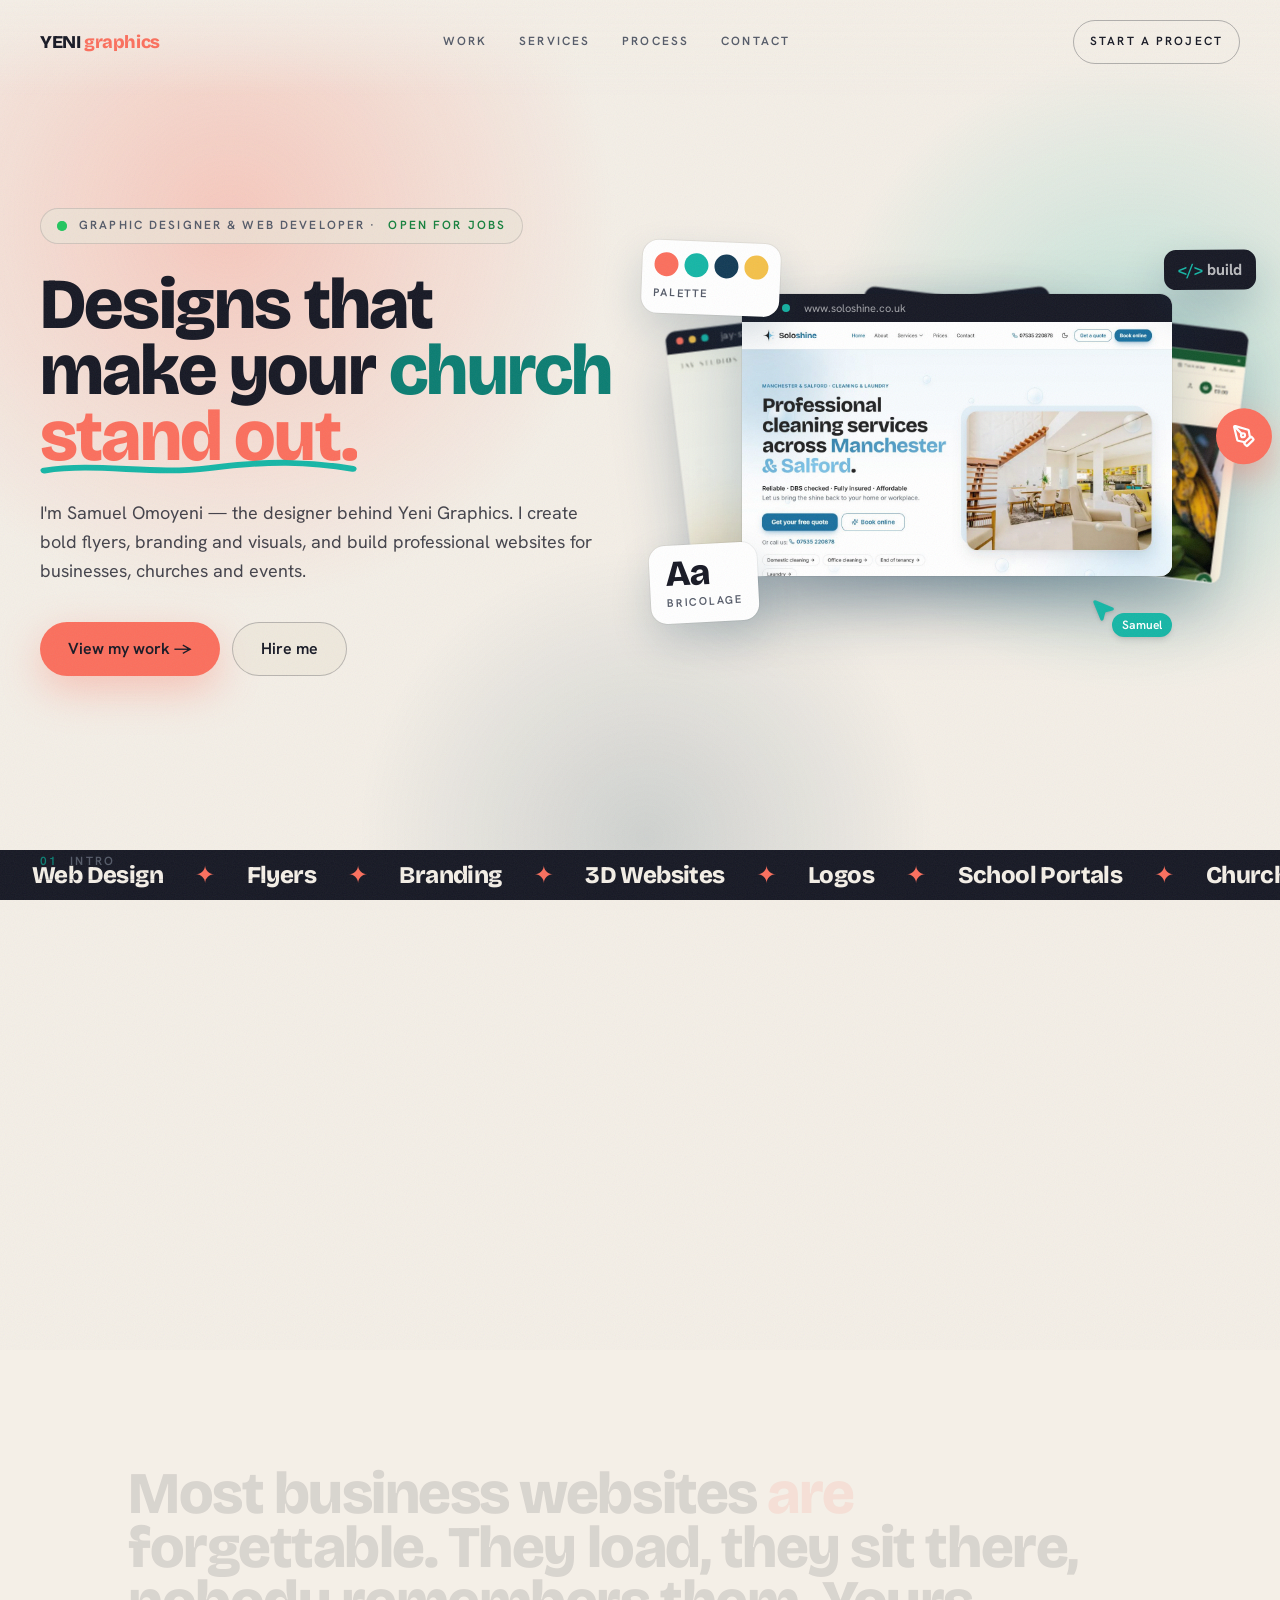
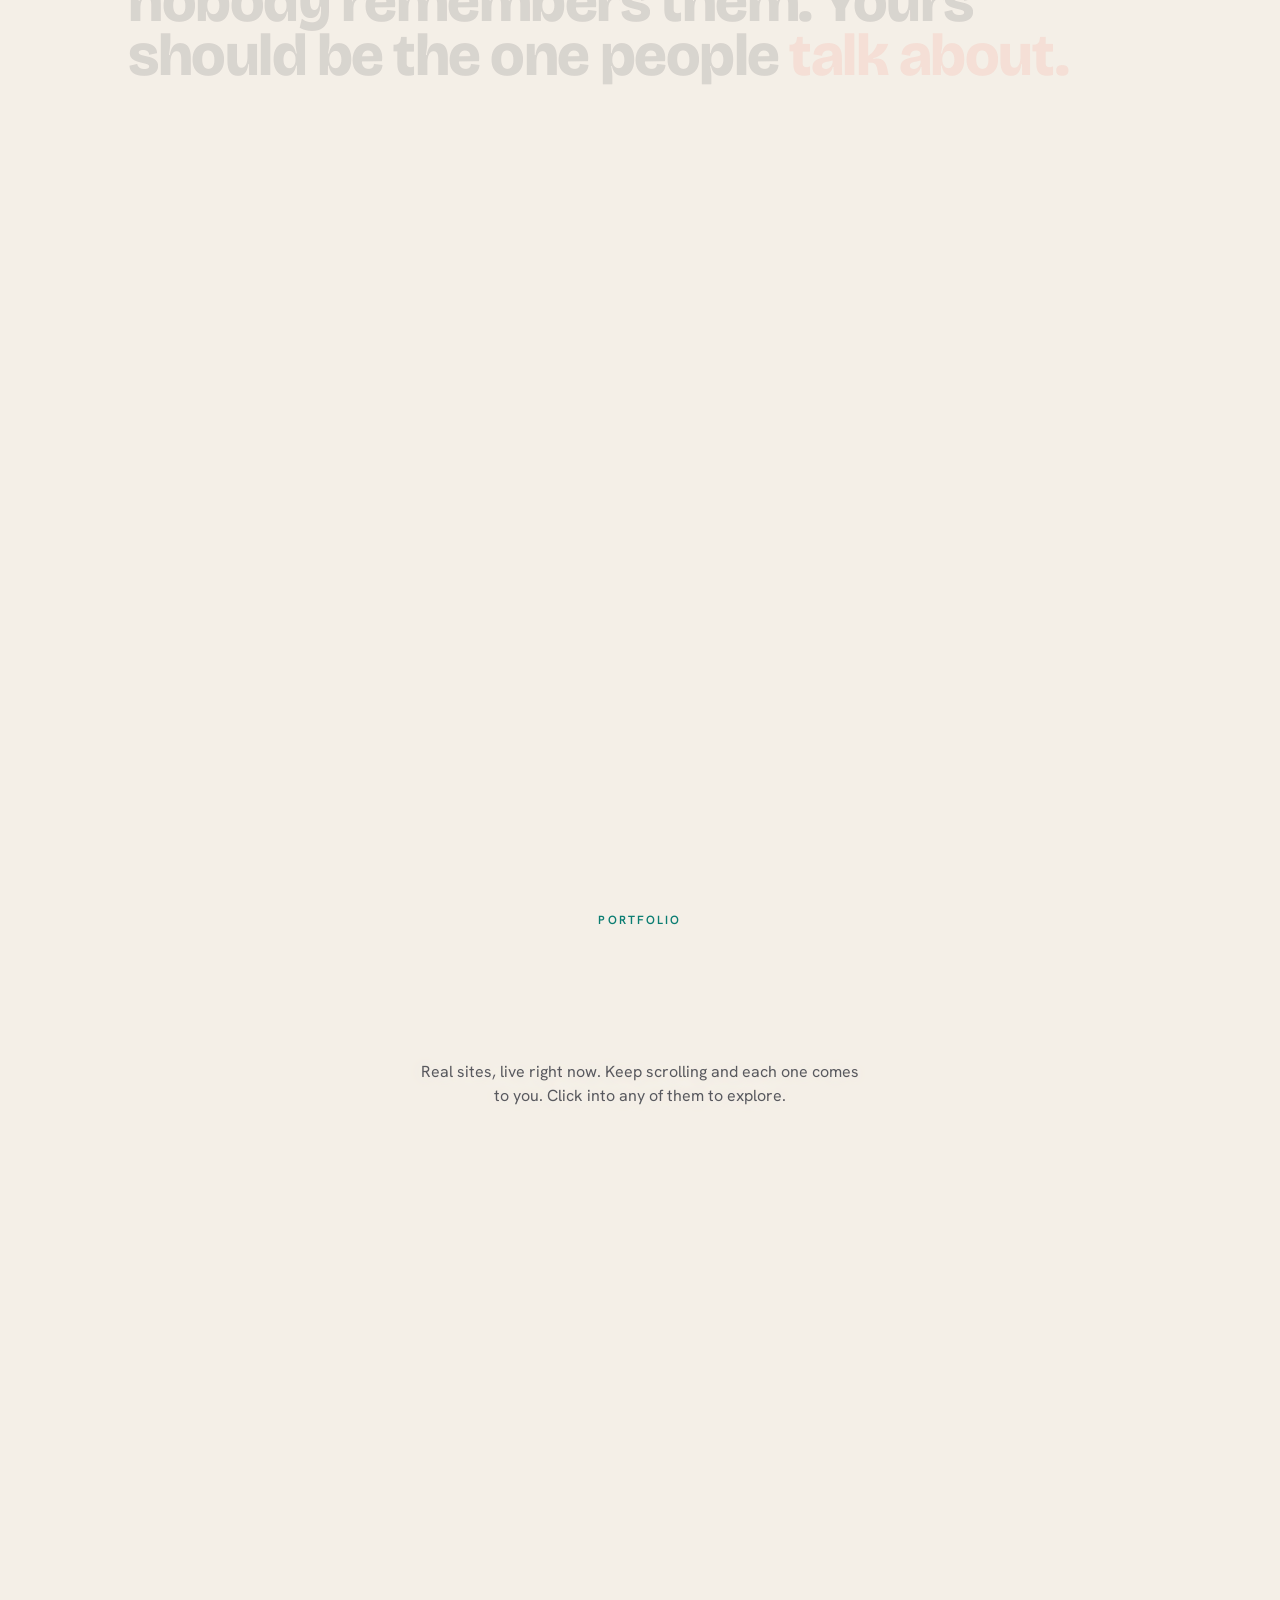
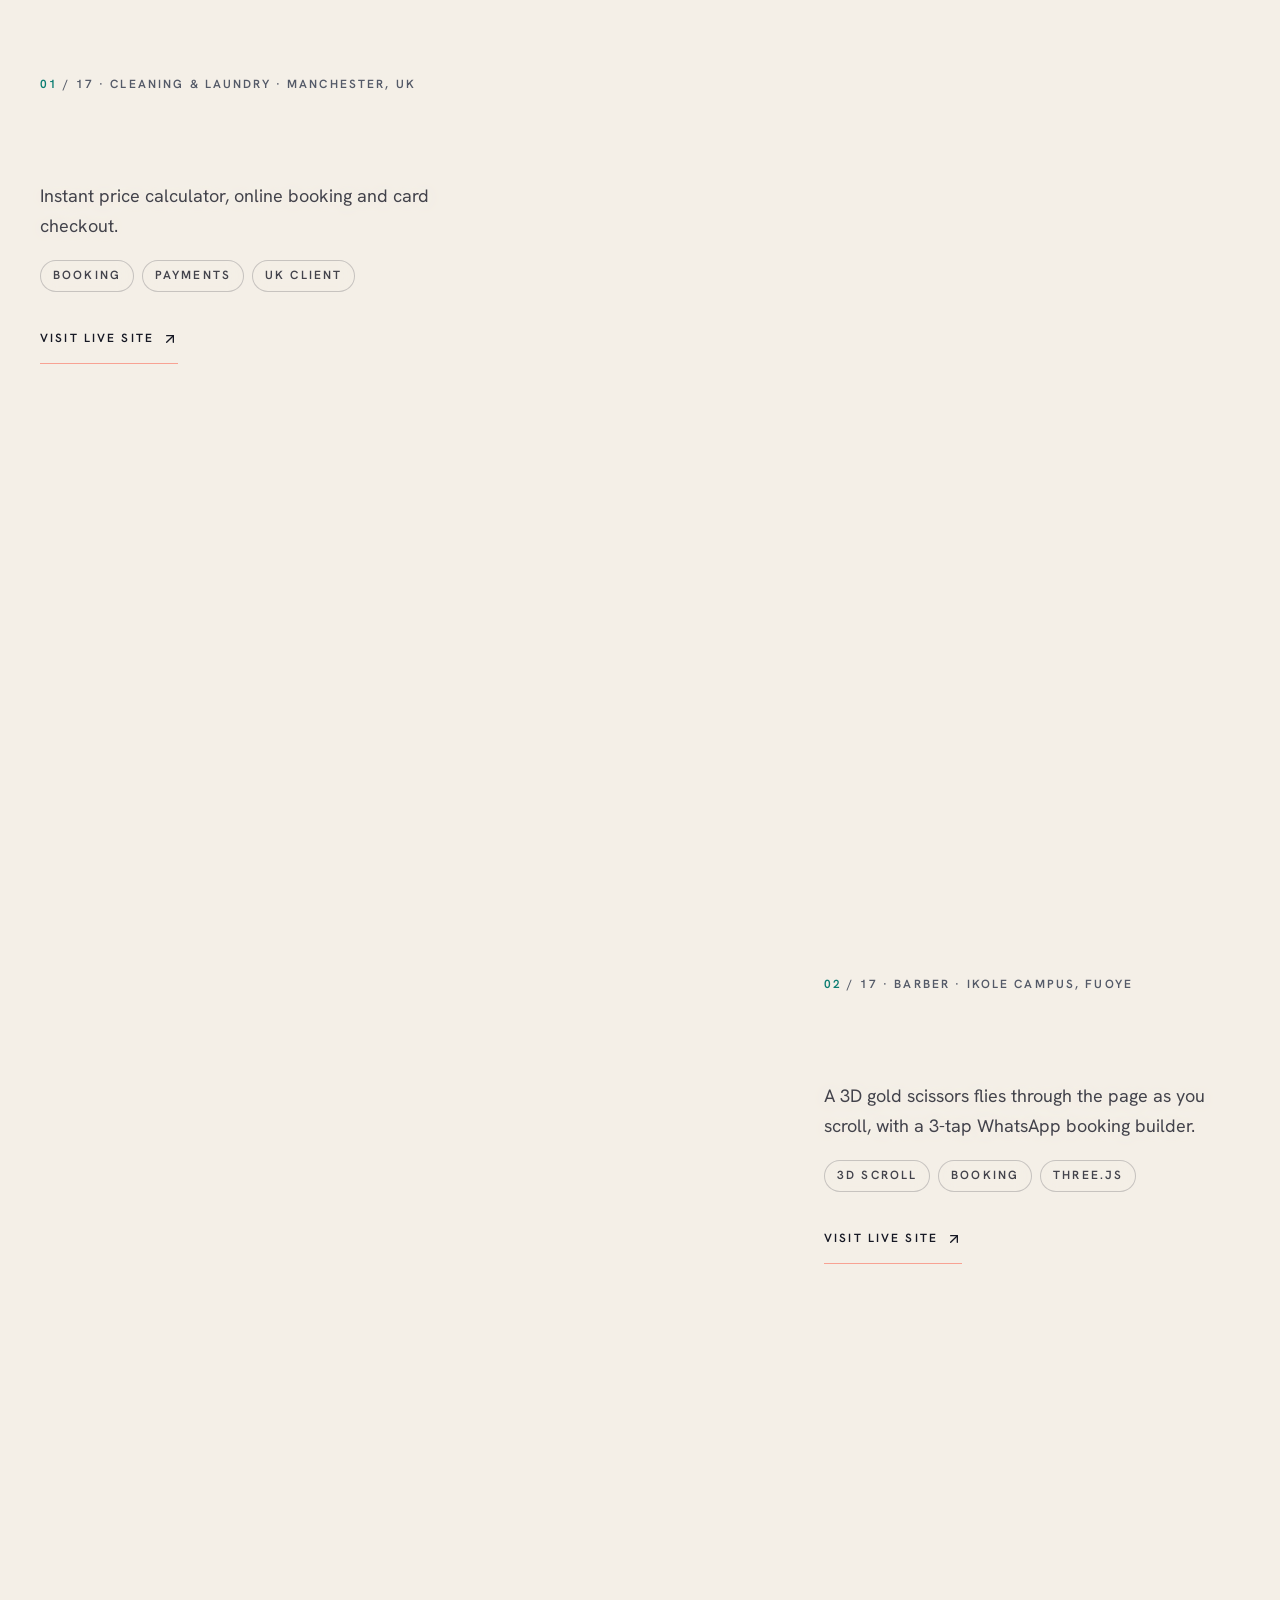
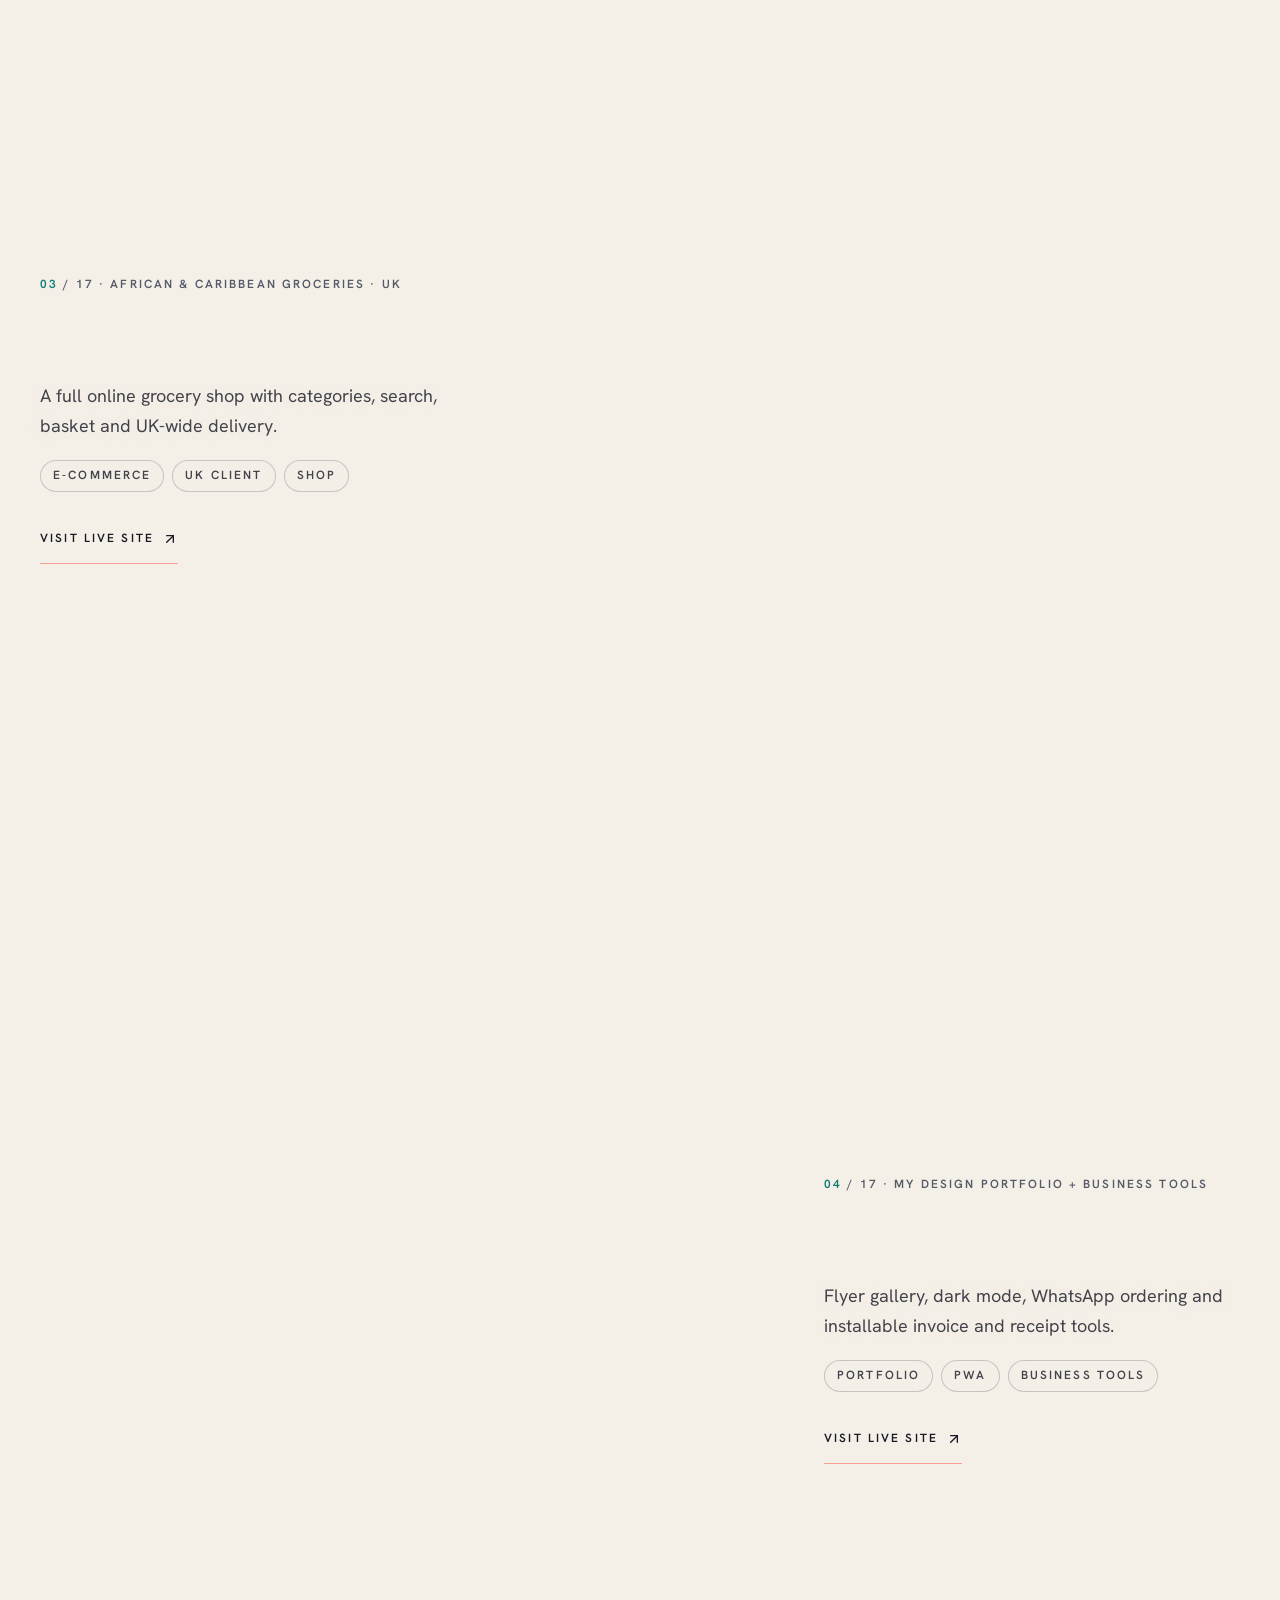
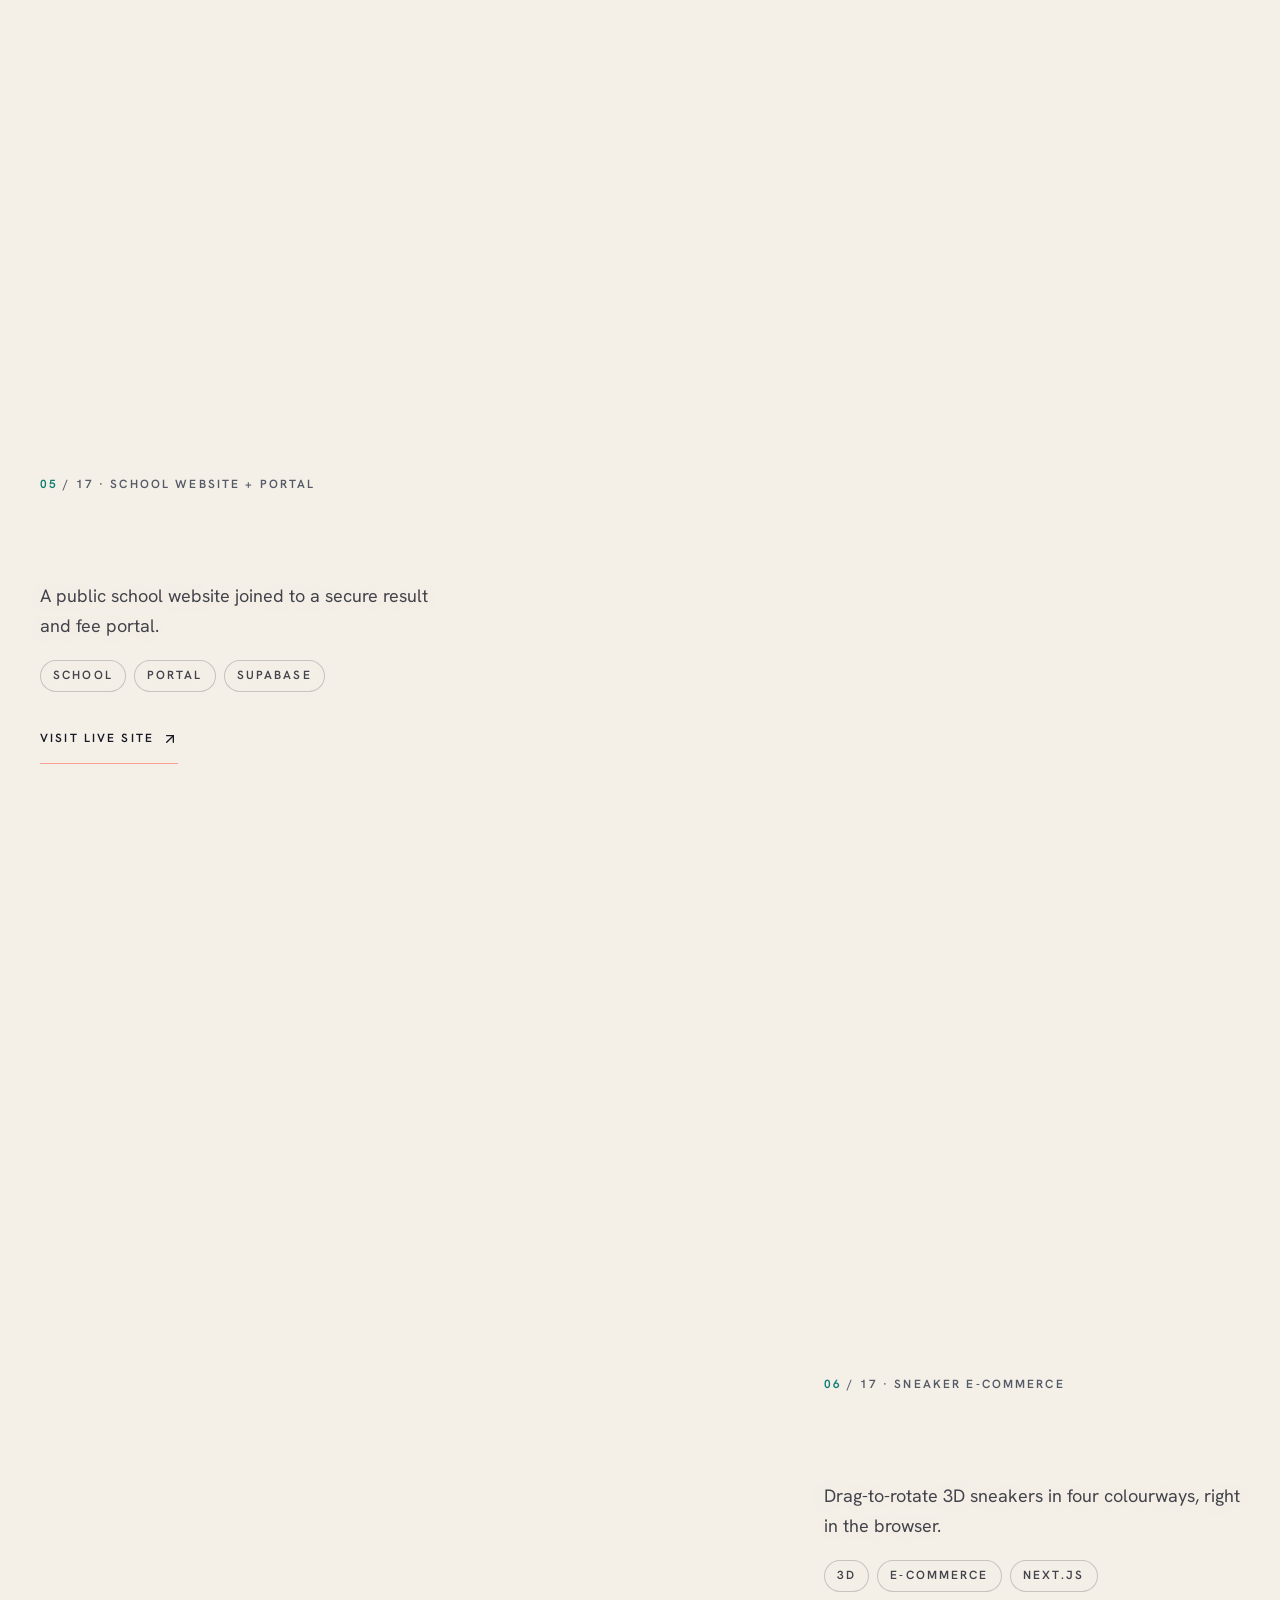
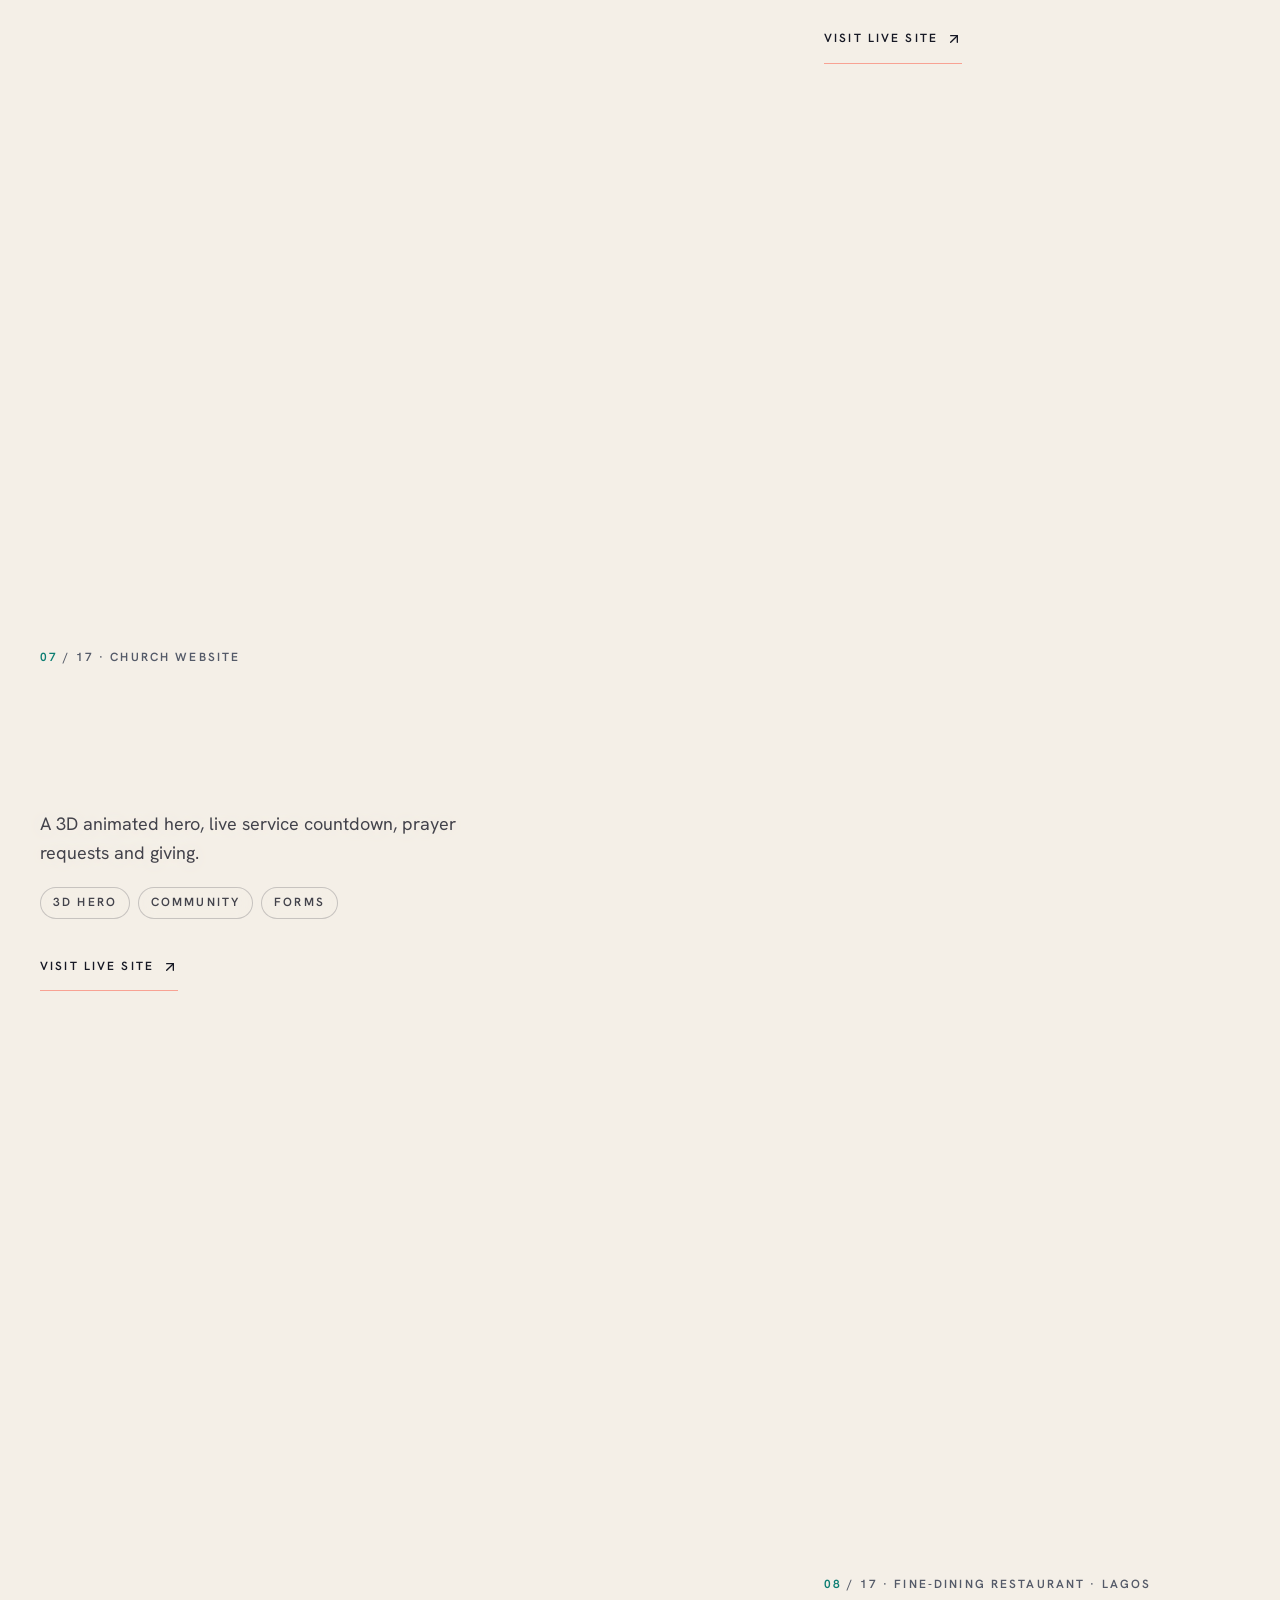
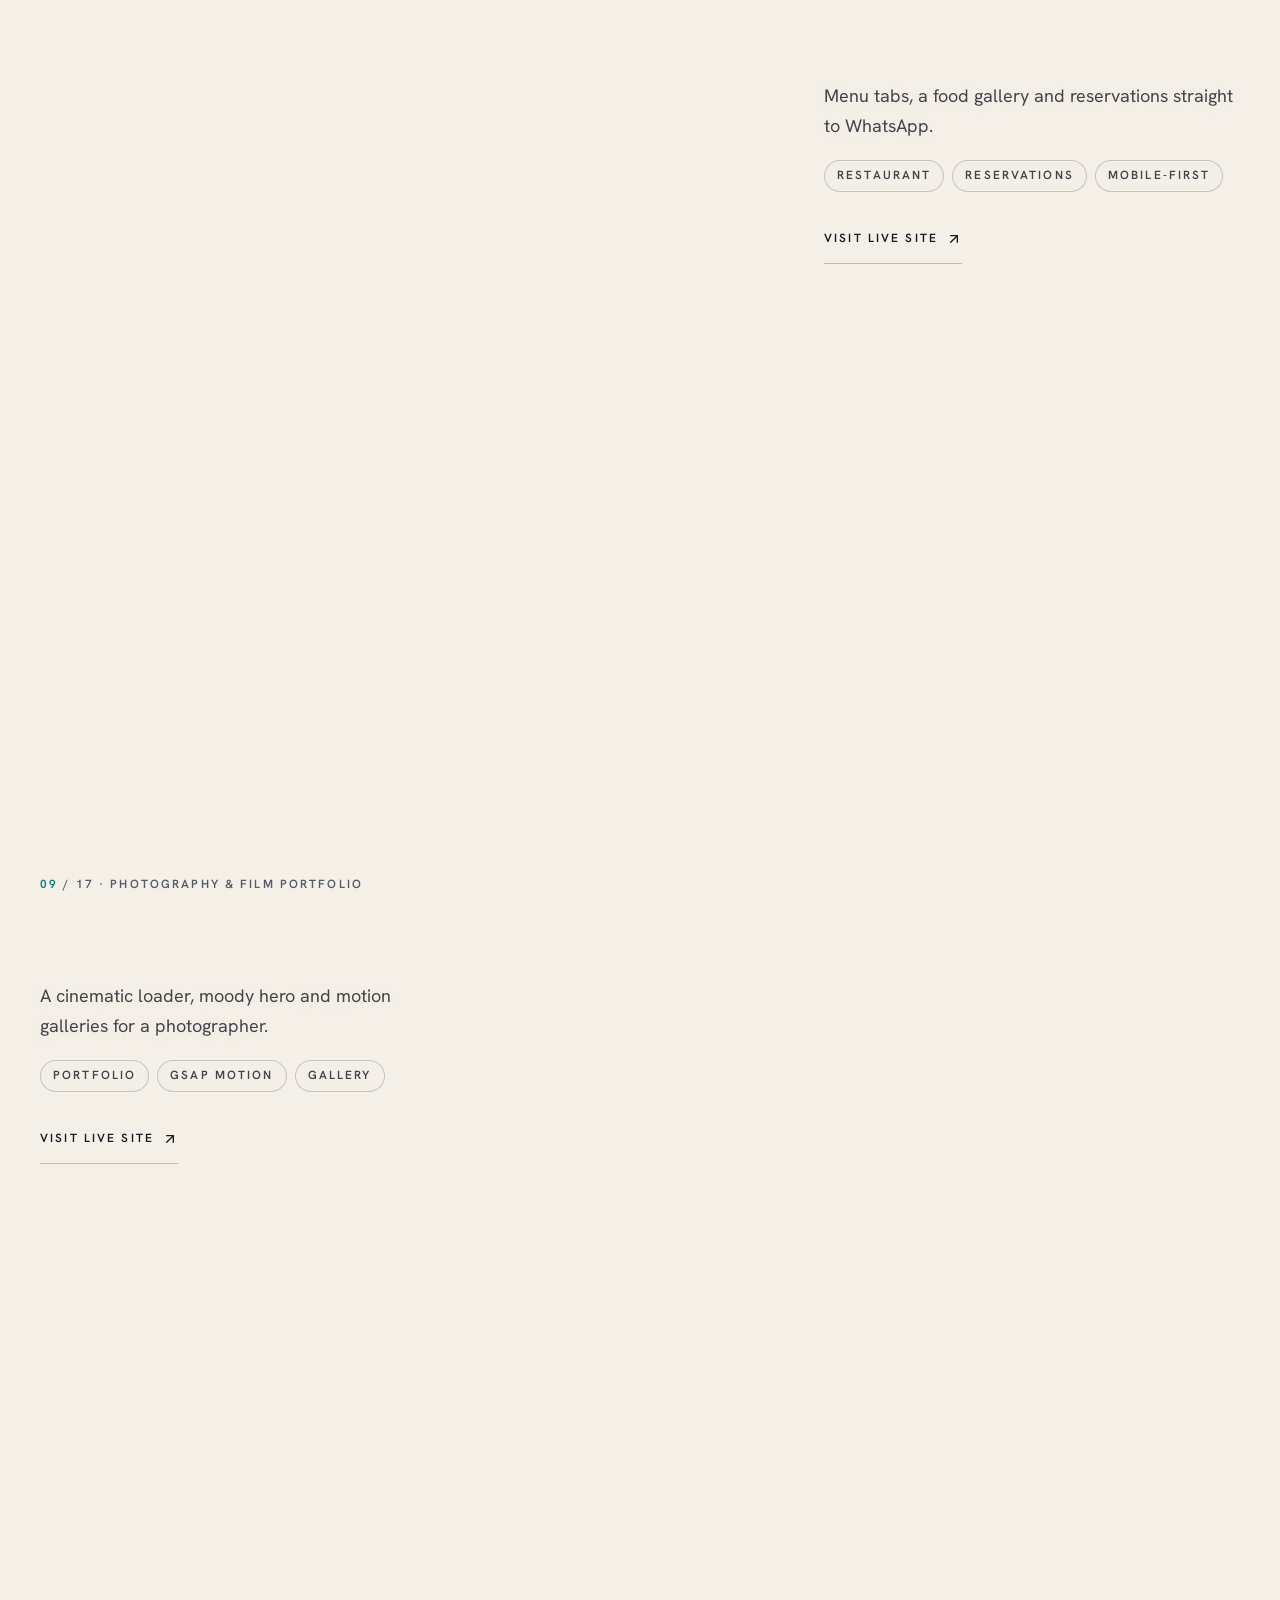
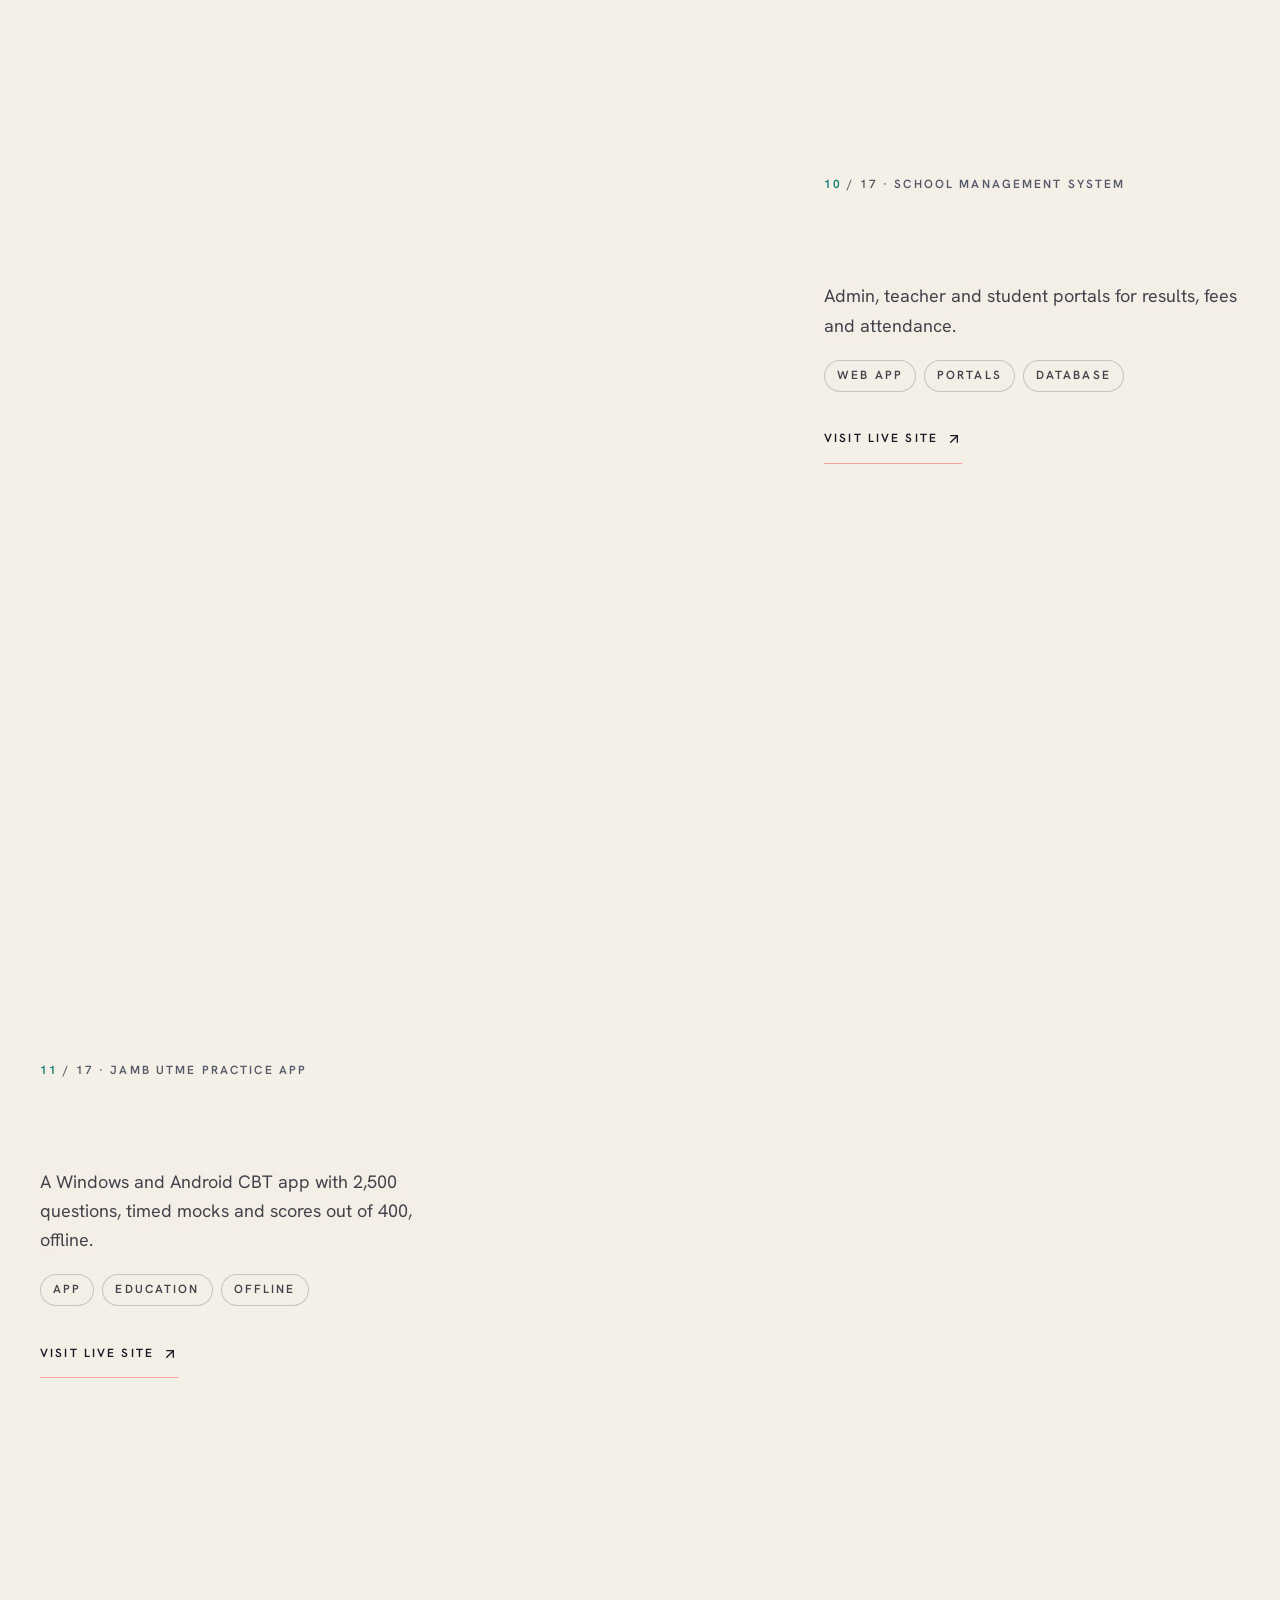
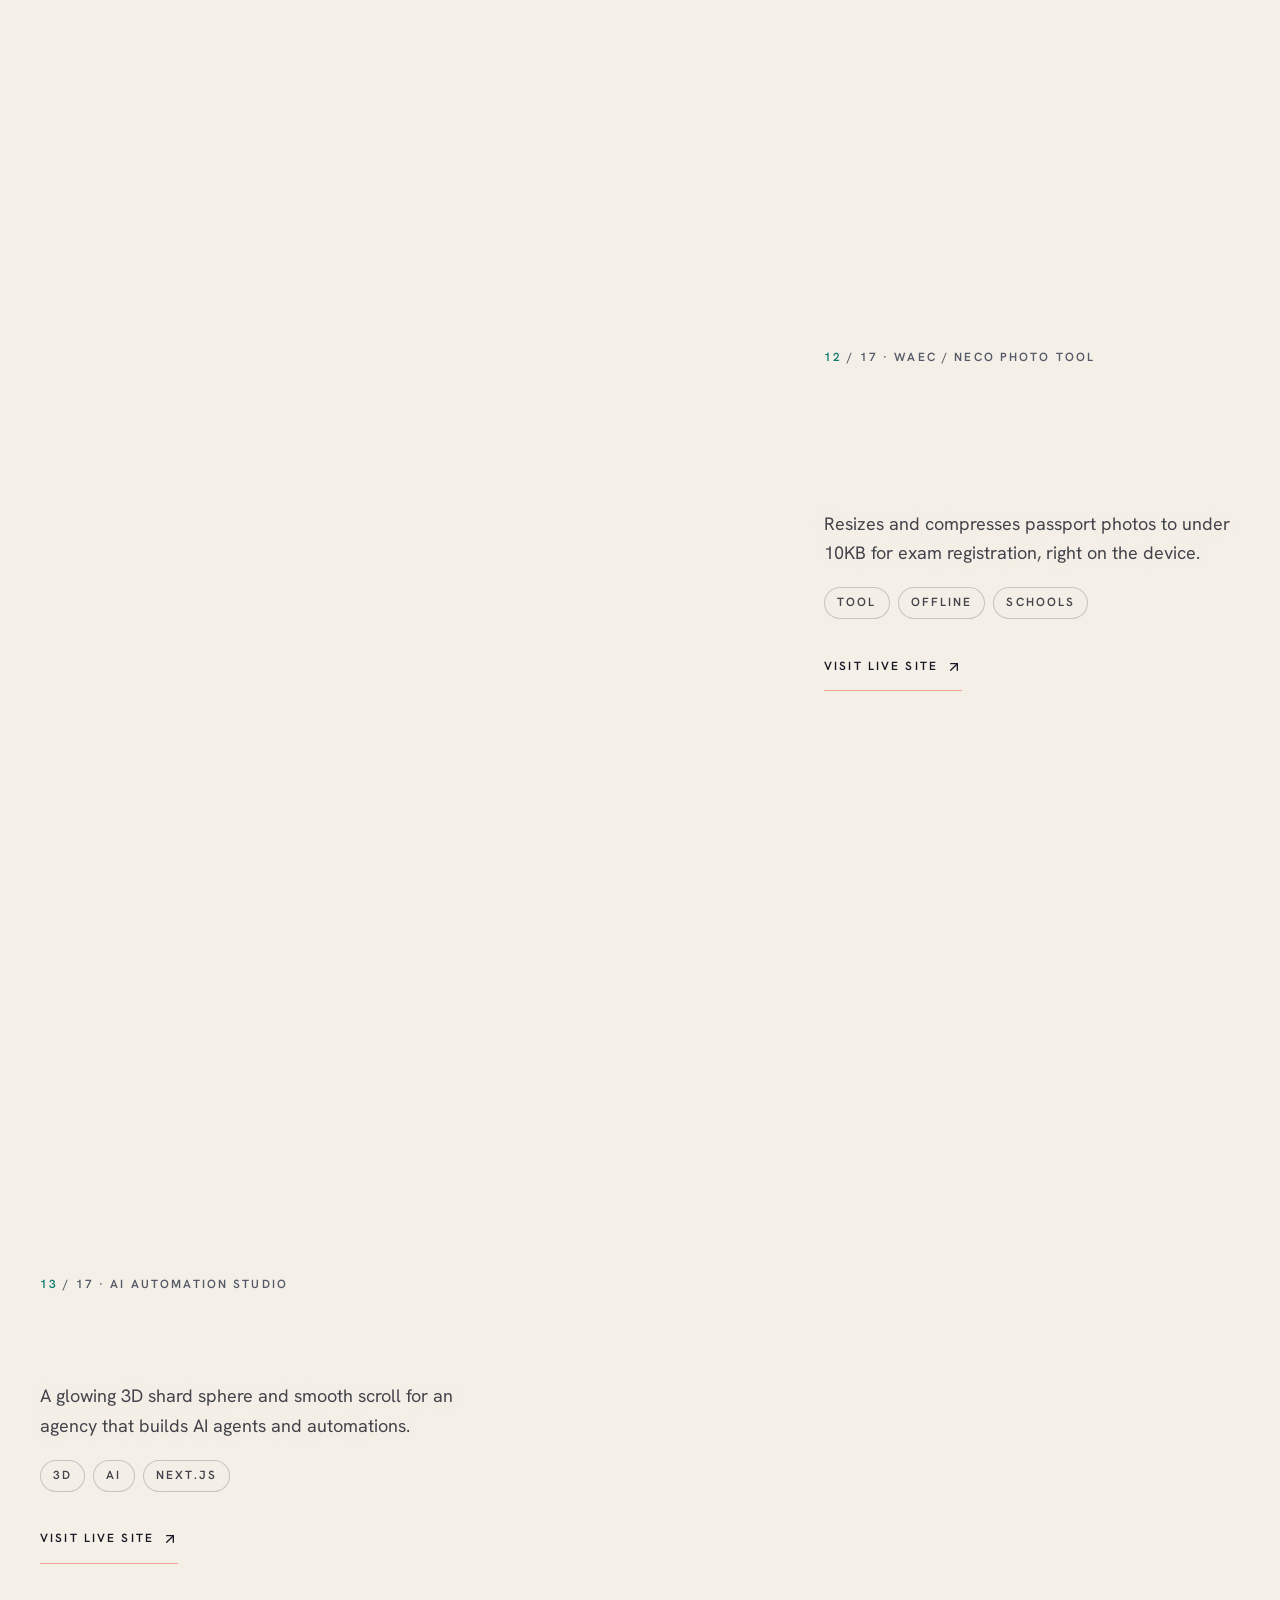
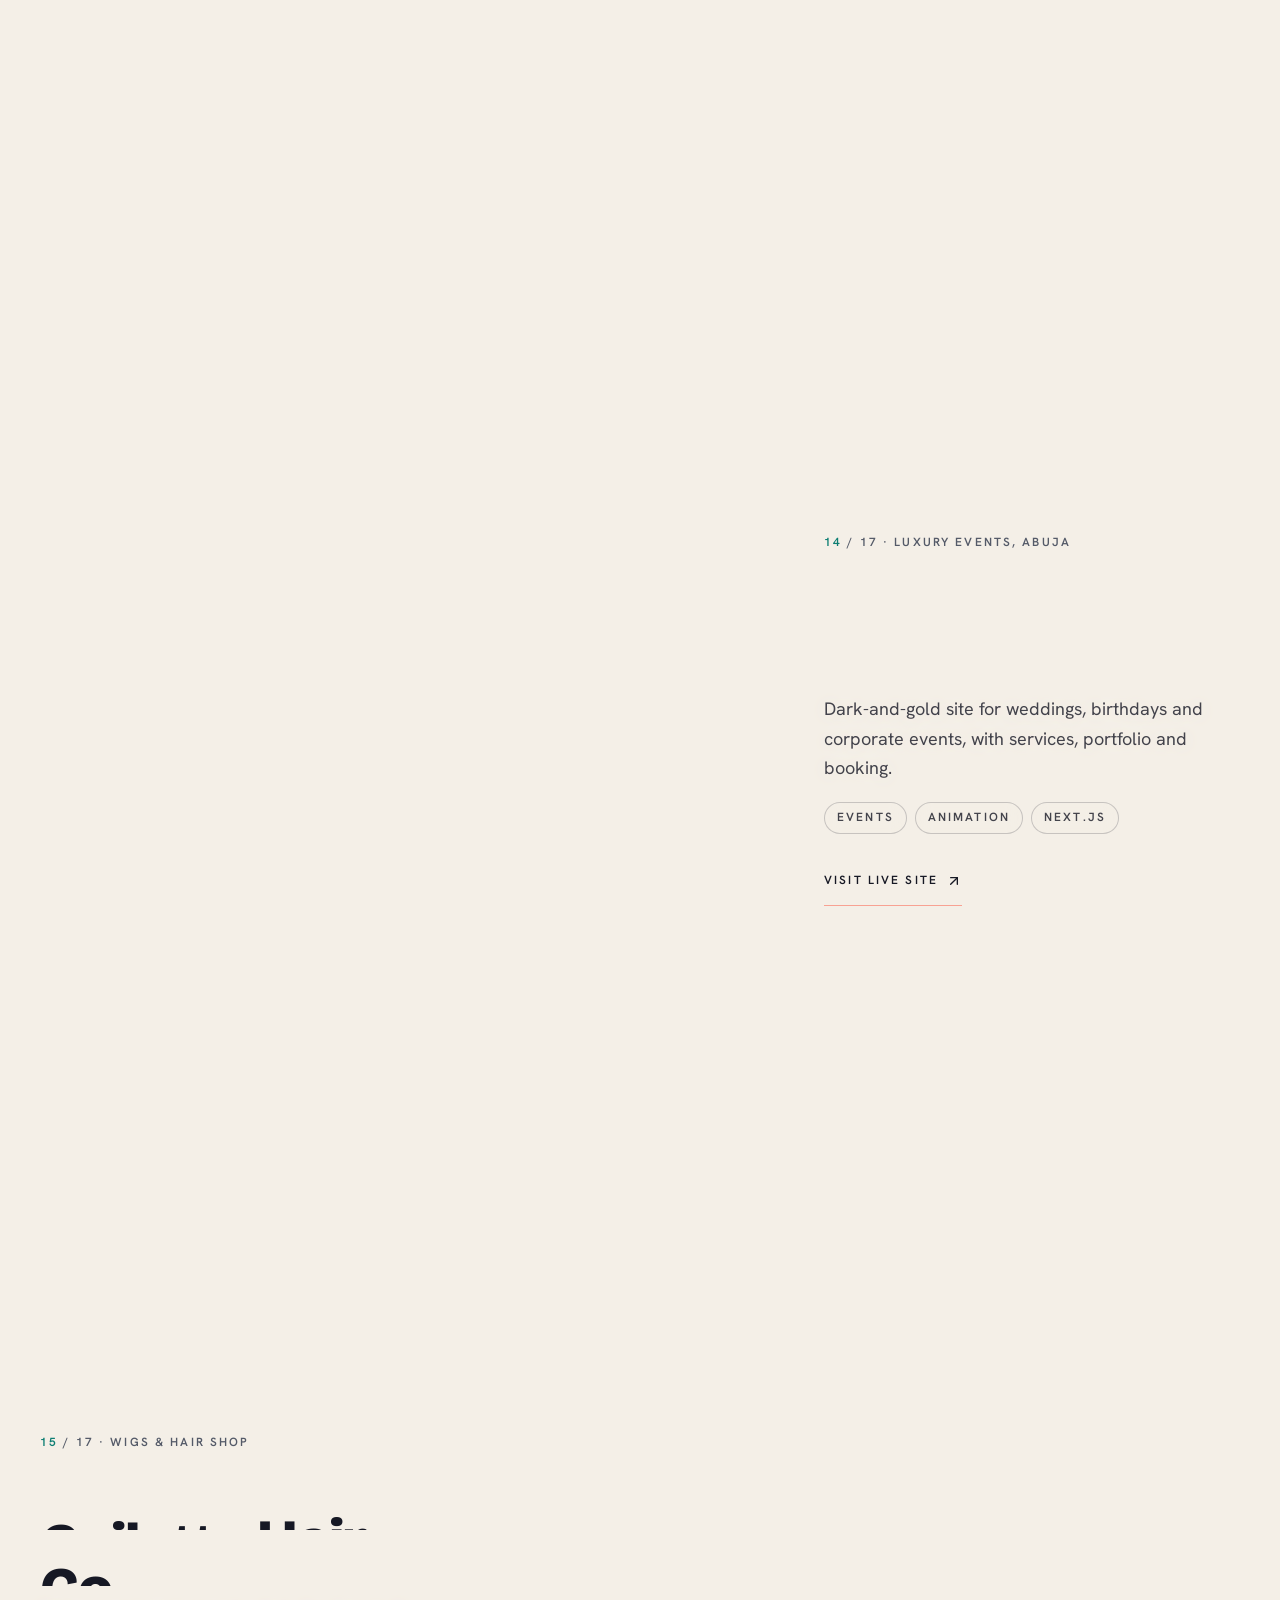
==== commit 9e2e6da4: "Add Coilette, Ase Couture and Yeni Animations to websites (2D cards + rebuilt 3D /web) Co-Authored-B" ====
--- a/web/index.html
+++ b/web/index.html
@@ -1 +1 @@
-<!DOCTYPE html><html lang="en"><head><meta charSet="utf-8"/><meta name="viewport" content="width=device-width, initial-scale=1"/><link rel="preload" as="image" href="/web/work/full/soloshine.jpg" fetchPriority="high"/><link rel="stylesheet" href="/web/_next/static/css/ec6f7720d8df651f.css" data-precedence="next"/><link rel="preload" as="script" fetchPriority="low" href="/web/_next/static/chunks/webpack-94f5ab1d1b33e5e5.js"/><script src="/web/_next/static/chunks/fd9d1056-8ef33f5ef9456d1f.js" async=""></script><script src="/web/_next/static/chunks/117-b69529a71a007c58.js" async=""></script><script src="/web/_next/static/chunks/main-app-ee1a27494cce82ab.js" async=""></script><script src="/web/_next/static/chunks/281-bf22fe8633a5f802.js" async=""></script><script src="/web/_next/static/chunks/app/page-47905fc96ebee789.js" async=""></script><link rel="preconnect" href="https://fonts.googleapis.com"/><link rel="preconnect" href="https://fonts.gstatic.com" crossorigin=""/><title>Yeni Graphics — 3D &amp; motion websites by Samuel Omoyeni</title><meta name="description" content="Samuel Omoyeni designs and builds premium 3D and motion websites for businesses, schools, churches and brands. Based in Nigeria, working worldwide."/><link rel="icon" href="/web/logo.png"/><link rel="apple-touch-icon" href="/web/logo.png"/><link rel="stylesheet" href="https://fonts.googleapis.com/css2?family=Bricolage+Grotesque:opsz,wght@12..96,300..800&amp;family=Hanken+Grotesk:wght@300..700&amp;display=swap"/><script src="/web/_next/static/chunks/polyfills-42372ed130431b0a.js" noModule=""></script></head><body class="antialiased"><header class="fixed inset-x-0 top-0 z-50 flex items-center justify-between border-b border-line bg-ink/90 px-5 pb-4 pt-5 backdrop-blur-md md:border-0 md:bg-transparent md:bg-gradient-to-b md:from-ink/90 md:via-ink/50 md:to-transparent md:pb-8 md:backdrop-blur-none md:px-10" style="opacity:0;transform:translateY(-20px)"><a href="#top" class="display text-lg tracking-tight text-paper" aria-label="Yeni Graphics, back to top">YENI<span class="serif-accent ml-1 text-amber">graphics</span></a><nav class="hidden items-center gap-8 md:flex" aria-label="Main"><a href="#work" class="label text-paper-dim transition-colors duration-200 hover:text-paper">Work</a><a href="#services" class="label text-paper-dim transition-colors duration-200 hover:text-paper">Services</a><a href="#process" class="label text-paper-dim transition-colors duration-200 hover:text-paper">Process</a><a href="#contact" class="label text-paper-dim transition-colors duration-200 hover:text-paper">Contact</a></nav><a class="label rounded-full border border-paper/30 px-4 py-3 text-paper transition-colors duration-200 hover:border-amber hover:bg-amber hover:text-paper" href="https://wa.me/2348054965524?text=Hi%20Samuel!%20I&#x27;d%20like%20a%20website%20for%20my%20business." target="_blank" rel="noopener noreferrer" style="transform:none">Start a project</a></header><div class="pointer-events-none fixed bottom-5 left-5 z-50 hidden w-56 md:left-10 md:block" style="opacity:0"><div class="label flex items-baseline gap-3 text-paper-dim"><span class="text-amber">01</span><span style="opacity:0;transform:translateY(8px)">Home</span></div><div class="mt-2 h-px w-full bg-line"><div class="h-px origin-left bg-amber" style="transform:scaleX(0)"></div></div></div><div class="grain" aria-hidden="true"></div><main class="relative z-10"><section id="top" data-scene="01" data-title="Home" class="relative flex min-h-[min(100svh,60rem)] items-center md:min-h-[100svh] overflow-x-clip bg-ink px-5 pb-28 pt-28 md:px-10 md:pb-32"><div aria-hidden="true" class="pointer-events-none absolute inset-0 overflow-hidden"><div class="hero-blob left-[-12%] top-[-18%] h-[60vw] w-[60vw]"></div><div class="hero-blob hero-blob--b right-[-14%] top-[6%] h-[50vw] w-[50vw]"></div><div class="hero-blob hero-blob--c bottom-[-25%] left-[28%] h-[45vw] w-[45vw]"></div></div><div class="relative mx-auto grid w-full max-w-7xl items-center gap-14 lg:grid-cols-[1.05fr_1fr] lg:gap-10"><div><div class="" style="opacity:0;transform:translateY(16px)"><p class="label inline-flex items-center gap-2.5 whitespace-nowrap rounded-full border border-line bg-ink-2/70 px-4 py-2 !tracking-[0.12em] text-paper-dim sm:gap-3 sm:!tracking-[0.18em]"><span class="relative flex h-2.5 w-2.5 shrink-0"><span class="absolute inline-flex h-full w-full animate-ping rounded-full bg-[#22c55e] opacity-60"></span><span class="relative inline-flex h-2.5 w-2.5 rounded-full bg-[#22c55e]"></span></span><span class="hidden sm:inline">Graphic Designer &amp; Web Developer ·</span><span class="sm:hidden">Web Designer ·</span><span class="whitespace-nowrap text-[#15803d]">Open for jobs</span></p></div><h1 class="display mt-7 text-[12vw] text-paper sm:text-[9vw] lg:text-[5.6vw]"><span class="" aria-label="Designs that make your"><span aria-hidden="true" class="inline-block overflow-hidden pb-[0.12em] -mb-[0.12em] align-bottom"><span class="inline-block" style="transform:translateY(110%)">Designs<!-- --> </span></span><span aria-hidden="true" class="inline-block overflow-hidden pb-[0.12em] -mb-[0.12em] align-bottom"><span class="inline-block" style="transform:translateY(110%)">that<!-- --> </span></span><span aria-hidden="true" class="inline-block overflow-hidden pb-[0.12em] -mb-[0.12em] align-bottom"><span class="inline-block" style="transform:translateY(110%)">make<!-- --> </span></span><span aria-hidden="true" class="inline-block overflow-hidden pb-[0.12em] -mb-[0.12em] align-bottom"><span class="inline-block" style="transform:translateY(110%)">your</span></span></span> <span class="inline-block overflow-hidden pb-[0.12em] -mb-[0.12em] align-bottom text-[color:var(--teal-deep)]" style="opacity:0;transform:translateY(60%)"><span class="inline-block" style="transform:none">brand</span></span> <span class="serif-accent relative inline-block text-amber"><span class="" aria-label="stand out."><span aria-hidden="true" class="inline-block overflow-hidden pb-[0.12em] -mb-[0.12em] align-bottom"><span class="inline-block" style="transform:translateY(110%)">stand<!-- --> </span></span><span aria-hidden="true" class="inline-block overflow-hidden pb-[0.12em] -mb-[0.12em] align-bottom"><span class="inline-block" style="transform:translateY(110%)">out.</span></span></span><svg aria-hidden="true" viewBox="0 0 300 24" preserveAspectRatio="none" class="pointer-events-none absolute -bottom-[0.12em] left-0 h-[0.28em] w-full overflow-visible"><path d="M4 15 C 55 5, 105 21, 160 12 S 255 4, 296 13" fill="none" stroke="var(--teal)" stroke-width="7" stroke-linecap="round" pathLength="1" stroke-dashoffset="0px" stroke-dasharray="0px 1px"></path></svg></span></h1><div class="" style="opacity:0;transform:translateY(40px)"><p class="mt-7 max-w-xl text-lg leading-relaxed text-paper/80">I&#x27;m Samuel Omoyeni — the designer behind Yeni Graphics. I create bold flyers, branding and visuals, and build professional websites for businesses, churches and events.</p></div><div class="mt-9 flex flex-wrap gap-3" style="opacity:0;transform:translateY(40px)"><a class="inline-flex min-h-12 items-center rounded-full bg-amber px-7 py-3.5 font-semibold text-paper shadow-[0_14px_40px_rgba(251,111,93,0.35)]" href="#work" style="transform:none">View my work →</a><a href="#contact" class="inline-flex min-h-12 items-center rounded-full border border-paper/25 bg-ink-2/60 px-7 py-3.5 font-semibold text-paper transition-colors hover:border-teal hover:text-teal">Hire me</a></div></div><div class="relative mx-auto aspect-[16/11] w-full max-w-xl [perspective:1400px]" style="opacity:1"><div class="absolute inset-0 [transform-style:preserve-3d]" style="transform:none"><a href="https://jay-studios.vercel.app" target="_blank" rel="noopener noreferrer" aria-label="Visit Jay Studios" class="absolute left-[12%] top-[12%] block w-[76%] overflow-hidden rounded-xl bg-white shadow-[0_30px_70px_rgba(18,59,86,0.28)] ring-1 ring-black/5 scale-[0.9]" style="z-index:1;opacity:0;transform:translateX(-22%) translateY(60px) rotate(-7deg) rotateX(18deg)"><div><div class="flex h-7 items-center gap-1.5 bg-[#161824] px-3"><i class="h-2 w-2 rounded-full bg-amber"></i><i class="h-2 w-2 rounded-full bg-[#f4c14a]"></i><i class="h-2 w-2 rounded-full bg-teal"></i><span class="ml-2 truncate text-[11px] text-white/60">jay-studios.vercel.app</span></div><div class="relative aspect-[1280/756] bg-ink-2"><img alt="Jay Studios website" loading="lazy" decoding="async" data-nimg="fill" class="object-cover object-top" style="position:absolute;height:100%;width:100%;left:0;top:0;right:0;bottom:0;color:transparent" src="/web/work/jaystudios.jpg"/></div></div></a><a href="https://www.soloshine.co.uk" target="_blank" rel="noopener noreferrer" aria-label="Visit Soloshine" class="absolute left-[12%] top-[12%] block w-[76%] overflow-hidden rounded-xl bg-white shadow-[0_30px_70px_rgba(18,59,86,0.28)] ring-1 ring-black/5 " style="z-index:3;opacity:0;transform:translateY(60px) rotateX(18deg)"><div><div class="flex h-7 items-center gap-1.5 bg-[#161824] px-3"><i class="h-2 w-2 rounded-full bg-amber"></i><i class="h-2 w-2 rounded-full bg-[#f4c14a]"></i><i class="h-2 w-2 rounded-full bg-teal"></i><span class="ml-2 truncate text-[11px] text-white/60">www.soloshine.co.uk</span></div><div class="relative aspect-[1280/756] bg-ink-2"><img alt="Soloshine website" fetchPriority="high" decoding="async" data-nimg="fill" class="object-cover object-top" style="position:absolute;height:100%;width:100%;left:0;top:0;right:0;bottom:0;color:transparent" src="/web/work/full/soloshine.jpg"/></div></div></a><a href="https://joyfulfood.vercel.app" target="_blank" rel="noopener noreferrer" aria-label="Visit Joyfulfood" class="absolute left-[12%] top-[12%] block w-[76%] overflow-hidden rounded-xl bg-white shadow-[0_30px_70px_rgba(18,59,86,0.28)] ring-1 ring-black/5 scale-[0.9]" style="z-index:1;opacity:0;transform:translateX(22%) translateY(60px) rotate(7deg) rotateX(18deg)"><div><div class="flex h-7 items-center gap-1.5 bg-[#161824] px-3"><i class="h-2 w-2 rounded-full bg-amber"></i><i class="h-2 w-2 rounded-full bg-[#f4c14a]"></i><i class="h-2 w-2 rounded-full bg-teal"></i><span class="ml-2 truncate text-[11px] text-white/60">joyfulfood.vercel.app</span></div><div class="relative aspect-[1280/756] bg-ink-2"><img alt="Joyfulfood website" loading="lazy" decoding="async" data-nimg="fill" class="object-cover object-top" style="position:absolute;height:100%;width:100%;left:0;top:0;right:0;bottom:0;color:transparent" src="/web/work/joyfulfood.jpg"/></div></div></a></div><div class="absolute z-10 -top-10 left-0 sm:-left-8 sm:top-0" style="transform:none"><div style="opacity:0;transform:scale(0.5)"><div><div class="origin-top scale-75 sm:scale-100"><div class="rounded-2xl bg-white p-3 shadow-[0_18px_40px_rgba(18,59,86,0.18)] ring-1 ring-black/5"><div class="flex gap-1.5"><i class="h-5 w-5 rounded-full sm:h-6 sm:w-6 bg-amber"></i><i class="h-5 w-5 rounded-full sm:h-6 sm:w-6 bg-teal"></i><i class="h-5 w-5 rounded-full sm:h-6 sm:w-6 bg-[#123b56]"></i><i class="h-5 w-5 rounded-full sm:h-6 sm:w-6 bg-[#f4c14a]"></i></div><p class="mt-2 text-[11px] font-semibold uppercase tracking-[0.16em] text-paper-dim">Palette</p></div></div></div></div></div><div class="absolute z-10 -top-6 right-0 sm:-right-4 sm:top-1" style="transform:none"><div style="opacity:0;transform:scale(0.5)"><div><div class="origin-top scale-75 sm:scale-100"><div class="rounded-xl bg-[#161824] px-3.5 py-2 font-mono text-sm font-bold text-teal shadow-[0_18px_40px_rgba(18,59,86,0.25)] sm:text-base">&lt;/&gt; <span class="text-white/70">build</span></div></div></div></div></div><div class="absolute z-10 bottom-2 left-0 hidden sm:block sm:-left-6" style="transform:none"><div style="opacity:0;transform:scale(0.5)"><div><div class="origin-top scale-75 sm:scale-100"><div class="rounded-2xl bg-white px-4 py-3 shadow-[0_18px_40px_rgba(18,59,86,0.18)] ring-1 ring-black/5"><p class="display text-4xl leading-none text-paper">Aa</p><p class="mt-1 text-[11px] font-semibold uppercase tracking-[0.16em] text-paper-dim">Bricolage</p></div></div></div></div></div><div class="absolute z-10 -right-3 top-[42%] hidden sm:block sm:-right-8" style="transform:none"><div style="opacity:0;transform:scale(0.5)"><div><div class="origin-top scale-75 sm:scale-100"><div class="grid h-14 w-14 place-items-center rounded-full bg-amber text-white shadow-[0_14px_34px_rgba(251,111,93,0.45)]"><svg xmlns="http://www.w3.org/2000/svg" width="24" height="24" viewBox="0 0 24 24" fill="none" stroke="currentColor" stroke-width="2.2" stroke-linecap="round" stroke-linejoin="round" class="lucide lucide-pen-tool" aria-hidden="true"><path d="M15.707 21.293a1 1 0 0 1-1.414 0l-1.586-1.586a1 1 0 0 1 0-1.414l5.586-5.586a1 1 0 0 1 1.414 0l1.586 1.586a1 1 0 0 1 0 1.414z"></path><path d="m18 13-1.375-6.874a1 1 0 0 0-.746-.776L3.235 2.028a1 1 0 0 0-1.207 1.207L5.35 15.879a1 1 0 0 0 .776.746L13 18"></path><path d="m2.3 2.3 7.286 7.286"></path><circle cx="11" cy="11" r="2"></circle></svg></div></div></div></div></div><div class="absolute z-10 bottom-0 right-[12%] hidden sm:block" style="transform:none"><div style="opacity:0;transform:scale(0.5)"><div><div class="origin-top scale-75 sm:scale-100"><div class="flex items-start"><svg xmlns="http://www.w3.org/2000/svg" width="26" height="26" viewBox="0 0 24 24" fill="none" stroke="currentColor" stroke-width="2" stroke-linecap="round" stroke-linejoin="round" class="lucide lucide-mouse-pointer2 lucide-mouse-pointer-2 fill-teal text-teal drop-shadow" aria-hidden="true"><path d="M4.037 4.688a.495.495 0 0 1 .651-.651l16 6.5a.5.5 0 0 1-.063.947l-6.124 1.58a2 2 0 0 0-1.438 1.435l-1.579 6.126a.5.5 0 0 1-.947.063z"></path></svg><span class="mt-4 -ml-1 rounded-full bg-teal px-2.5 py-1 text-xs font-semibold text-white shadow-md">Samuel</span></div></div></div></div></div></div></div><div aria-hidden="true" class="absolute inset-x-0 bottom-0 overflow-hidden bg-[#161824] py-3.5 text-[#f4efe7]"><div class="marquee-track flex w-max"><div class="flex shrink-0 items-center"><span class="display flex items-center whitespace-nowrap text-lg md:text-2xl"><span class="px-6 md:px-8">Web Design</span><span class="text-amber">✦</span></span><span class="display flex items-center whitespace-nowrap text-lg md:text-2xl"><span class="px-6 md:px-8">Flyers</span><span class="text-amber">✦</span></span><span class="display flex items-center whitespace-nowrap text-lg md:text-2xl"><span class="px-6 md:px-8">Branding</span><span class="text-amber">✦</span></span><span class="display flex items-center whitespace-nowrap text-lg md:text-2xl"><span class="px-6 md:px-8">3D Websites</span><span class="text-amber">✦</span></span><span class="display flex items-center whitespace-nowrap text-lg md:text-2xl"><span class="px-6 md:px-8">Logos</span><span class="text-amber">✦</span></span><span class="display flex items-center whitespace-nowrap text-lg md:text-2xl"><span class="px-6 md:px-8">School Portals</span><span class="text-amber">✦</span></span><span class="display flex items-center whitespace-nowrap text-lg md:text-2xl"><span class="px-6 md:px-8">Church &amp; Event Media</span><span class="text-amber">✦</span></span></div><div class="flex shrink-0 items-center"><span class="display flex items-center whitespace-nowrap text-lg md:text-2xl"><span class="px-6 md:px-8">Web Design</span><span class="text-amber">✦</span></span><span class="display flex items-center whitespace-nowrap text-lg md:text-2xl"><span class="px-6 md:px-8">Flyers</span><span class="text-amber">✦</span></span><span class="display flex items-center whitespace-nowrap text-lg md:text-2xl"><span class="px-6 md:px-8">Branding</span><span class="text-amber">✦</span></span><span class="display flex items-center whitespace-nowrap text-lg md:text-2xl"><span class="px-6 md:px-8">3D Websites</span><span class="text-amber">✦</span></span><span class="display flex items-center whitespace-nowrap text-lg md:text-2xl"><span class="px-6 md:px-8">Logos</span><span class="text-amber">✦</span></span><span class="display flex items-center whitespace-nowrap text-lg md:text-2xl"><span class="px-6 md:px-8">School Portals</span><span class="text-amber">✦</span></span><span class="display flex items-center whitespace-nowrap text-lg md:text-2xl"><span class="px-6 md:px-8">Church &amp; Event Media</span><span class="text-amber">✦</span></span></div></div></div></section><section data-scene="02" data-title="Intro" class="relative flex min-h-[min(100svh,44rem)] items-center px-5 md:min-h-[150vh] md:px-10"><div class="mx-auto max-w-5xl"><p class="display text-[8.5vw] leading-[1.02] text-paper md:text-[4.6vw]"><span style="opacity:0.12">Most<!-- --> </span><span style="opacity:0.12">business<!-- --> </span><span style="opacity:0.12">websites<!-- --> </span><span class="serif-accent text-amber" style="opacity:0.12">are<!-- --> </span><span style="opacity:0.12">forgettable.<!-- --> </span><span style="opacity:0.12">They<!-- --> </span><span style="opacity:0.12">load,<!-- --> </span><span style="opacity:0.12">they<!-- --> </span><span style="opacity:0.12">sit<!-- --> </span><span style="opacity:0.12">there,<!-- --> </span><span style="opacity:0.12">nobody<!-- --> </span><span style="opacity:0.12">remembers<!-- --> </span><span style="opacity:0.12">them.<!-- --> </span><span style="opacity:0.12">Yours<!-- --> </span><span style="opacity:0.12">should<!-- --> </span><span style="opacity:0.12">be<!-- --> </span><span style="opacity:0.12">the<!-- --> </span><span style="opacity:0.12">one<!-- --> </span><span style="opacity:0.12">people<!-- --> </span><span class="serif-accent text-amber" style="opacity:0.12">talk<!-- --> </span><span class="serif-accent text-amber" style="opacity:0.12">about.<!-- --> </span></p></div></section><section data-scene="03" data-title="Work" class="relative flex min-h-[min(80vh,30rem)] flex-col md:min-h-[80vh] items-center justify-center px-5 text-center"><div class="" style="opacity:0;transform:translateY(40px)"><p class="label text-amber">Portfolio</p></div><h2 class="display mt-6 text-[12vw] text-paper md:text-[7vw]"><span class="" aria-label="Selected"><span aria-hidden="true" class="inline-block overflow-hidden pb-[0.12em] -mb-[0.12em] align-bottom"><span class="inline-block" style="transform:translateY(110%)">Selected</span></span></span> <span class="serif-accent text-amber"><span class="" aria-label="work"><span aria-hidden="true" class="inline-block overflow-hidden pb-[0.12em] -mb-[0.12em] align-bottom"><span class="inline-block" style="transform:translateY(110%)">work</span></span></span></span></h2><div class="" style="opacity:0;transform:translateY(40px)"><p class="text-shadow-film mt-6 max-w-md text-paper/70">Real sites, live right now. Keep scrolling and each one comes to you. Click into any of them to explore.</p></div></section><section id="work" data-scene="03" data-title="Work" class="relative"><article class="relative flex px-5 py-10 md:pointer-events-none md:h-[100svh] md:items-center md:px-10 md:py-0 md:justify-start"><div class="pointer-events-auto relative mx-auto w-full max-w-md sm:max-w-2xl md:mx-0 md:max-w-[26rem]"><a href="https://www.soloshine.co.uk" target="_blank" rel="noopener noreferrer" aria-label="Visit Soloshine" class="mb-7 block overflow-hidden rounded-2xl bg-white shadow-[0_24px_60px_rgba(18,59,86,0.22)] ring-1 ring-black/5 md:hidden" style="opacity:0;transform:perspective(900px) translateY(50px) rotate(-2deg) rotateX(14deg)"><div class="flex h-7 items-center gap-1.5 bg-[#161824] px-3"><i class="h-2 w-2 rounded-full bg-amber"></i><i class="h-2 w-2 rounded-full bg-[#f4c14a]"></i><i class="h-2 w-2 rounded-full bg-teal"></i><span class="ml-2 truncate text-[11px] text-white/60">www.soloshine.co.uk</span></div><div class="relative aspect-[1280/800] overflow-hidden bg-ink-2"><img alt="Soloshine website" loading="lazy" decoding="async" data-nimg="fill" class="object-cover object-top" style="position:absolute;height:100%;width:100%;left:0;top:0;right:0;bottom:0;color:transparent" src="/web/work/full/soloshine.jpg"/></div></a><div class="" style="opacity:0;transform:translateY(30px)"><p class="label text-paper-dim"><span class="text-amber">01</span> / <!-- -->14<!-- --> · <!-- -->Cleaning &amp; laundry · Manchester, UK</p></div><h3 class="display mt-4 text-5xl text-paper md:text-6xl"><span class="" aria-label="Soloshine"><span aria-hidden="true" class="inline-block overflow-hidden pb-[0.12em] -mb-[0.12em] align-bottom"><span class="inline-block" style="transform:translateY(110%)">Soloshine</span></span></span></h3><div class="" style="opacity:0;transform:translateY(30px)"><p class="text-shadow-film mt-4 text-lg leading-relaxed text-paper/80">Instant price calculator, online booking and card checkout.</p><ul class="mt-5 flex flex-wrap gap-2" aria-label="Highlights"><li class="label rounded-full border border-paper/20 bg-ink/60 px-3 py-1.5 text-[0.65rem] text-paper/80 backdrop-blur-sm">Booking</li><li class="label rounded-full border border-paper/20 bg-ink/60 px-3 py-1.5 text-[0.65rem] text-paper/80 backdrop-blur-sm">Payments</li><li class="label rounded-full border border-paper/20 bg-ink/60 px-3 py-1.5 text-[0.65rem] text-paper/80 backdrop-blur-sm">UK client</li></ul><a href="https://www.soloshine.co.uk" target="_blank" rel="noopener noreferrer" class="label group mt-7 inline-flex min-h-11 items-center gap-2 border-b border-amber/60 pb-1 text-paper transition-colors hover:text-amber">Visit live site<svg xmlns="http://www.w3.org/2000/svg" width="24" height="24" viewBox="0 0 24 24" fill="none" stroke="currentColor" stroke-width="2" stroke-linecap="round" stroke-linejoin="round" class="lucide lucide-arrow-up-right h-4 w-4 transition-transform duration-300 group-hover:-translate-y-0.5 group-hover:translate-x-0.5" aria-hidden="true"><path d="M7 7h10v10"></path><path d="M7 17 17 7"></path></svg></a></div></div></article><article class="relative flex px-5 py-10 md:pointer-events-none md:h-[100svh] md:items-center md:px-10 md:py-0 md:justify-end"><div class="pointer-events-auto relative mx-auto w-full max-w-md sm:max-w-2xl md:mx-0 md:max-w-[26rem]"><a href="https://jay-studios.vercel.app" target="_blank" rel="noopener noreferrer" aria-label="Visit Jay Studios" class="mb-7 block overflow-hidden rounded-2xl bg-white shadow-[0_24px_60px_rgba(18,59,86,0.22)] ring-1 ring-black/5 md:hidden" style="opacity:0;transform:perspective(900px) translateY(50px) rotate(2deg) rotateX(14deg)"><div class="flex h-7 items-center gap-1.5 bg-[#161824] px-3"><i class="h-2 w-2 rounded-full bg-amber"></i><i class="h-2 w-2 rounded-full bg-[#f4c14a]"></i><i class="h-2 w-2 rounded-full bg-teal"></i><span class="ml-2 truncate text-[11px] text-white/60">jay-studios.vercel.app</span></div><div class="relative aspect-[1280/800] overflow-hidden bg-ink-2"><img alt="Jay Studios website" loading="lazy" decoding="async" data-nimg="fill" class="object-cover object-top" style="position:absolute;height:100%;width:100%;left:0;top:0;right:0;bottom:0;color:transparent" src="/web/work/full/jaystudios.jpg"/></div></a><div class="" style="opacity:0;transform:translateY(30px)"><p class="label text-paper-dim"><span class="text-amber">02</span> / <!-- -->14<!-- --> · <!-- -->Barber · Ikole Campus, FUOYE</p></div><h3 class="display mt-4 text-5xl text-paper md:text-6xl"><span class="" aria-label="Jay Studios"><span aria-hidden="true" class="inline-block overflow-hidden pb-[0.12em] -mb-[0.12em] align-bottom"><span class="inline-block" style="transform:translateY(110%)">Jay<!-- --> </span></span><span aria-hidden="true" class="inline-block overflow-hidden pb-[0.12em] -mb-[0.12em] align-bottom"><span class="inline-block" style="transform:translateY(110%)">Studios</span></span></span></h3><div class="" style="opacity:0;transform:translateY(30px)"><p class="text-shadow-film mt-4 text-lg leading-relaxed text-paper/80">A 3D gold scissors flies through the page as you scroll, with a 3-tap WhatsApp booking builder.</p><ul class="mt-5 flex flex-wrap gap-2" aria-label="Highlights"><li class="label rounded-full border border-paper/20 bg-ink/60 px-3 py-1.5 text-[0.65rem] text-paper/80 backdrop-blur-sm">3D scroll</li><li class="label rounded-full border border-paper/20 bg-ink/60 px-3 py-1.5 text-[0.65rem] text-paper/80 backdrop-blur-sm">Booking</li><li class="label rounded-full border border-paper/20 bg-ink/60 px-3 py-1.5 text-[0.65rem] text-paper/80 backdrop-blur-sm">Three.js</li></ul><a href="https://jay-studios.vercel.app" target="_blank" rel="noopener noreferrer" class="label group mt-7 inline-flex min-h-11 items-center gap-2 border-b border-amber/60 pb-1 text-paper transition-colors hover:text-amber">Visit live site<svg xmlns="http://www.w3.org/2000/svg" width="24" height="24" viewBox="0 0 24 24" fill="none" stroke="currentColor" stroke-width="2" stroke-linecap="round" stroke-linejoin="round" class="lucide lucide-arrow-up-right h-4 w-4 transition-transform duration-300 group-hover:-translate-y-0.5 group-hover:translate-x-0.5" aria-hidden="true"><path d="M7 7h10v10"></path><path d="M7 17 17 7"></path></svg></a></div></div></article><article class="relative flex px-5 py-10 md:pointer-events-none md:h-[100svh] md:items-center md:px-10 md:py-0 md:justify-start"><div class="pointer-events-auto relative mx-auto w-full max-w-md sm:max-w-2xl md:mx-0 md:max-w-[26rem]"><a href="https://joyfulfood.vercel.app" target="_blank" rel="noopener noreferrer" aria-label="Visit Joyfulfood" class="mb-7 block overflow-hidden rounded-2xl bg-white shadow-[0_24px_60px_rgba(18,59,86,0.22)] ring-1 ring-black/5 md:hidden" style="opacity:0;transform:perspective(900px) translateY(50px) rotate(-2deg) rotateX(14deg)"><div class="flex h-7 items-center gap-1.5 bg-[#161824] px-3"><i class="h-2 w-2 rounded-full bg-amber"></i><i class="h-2 w-2 rounded-full bg-[#f4c14a]"></i><i class="h-2 w-2 rounded-full bg-teal"></i><span class="ml-2 truncate text-[11px] text-white/60">joyfulfood.vercel.app</span></div><div class="relative aspect-[1280/800] overflow-hidden bg-ink-2"><img alt="Joyfulfood website" loading="lazy" decoding="async" data-nimg="fill" class="object-cover object-top" style="position:absolute;height:100%;width:100%;left:0;top:0;right:0;bottom:0;color:transparent" src="/web/work/full/joyfulfood.jpg"/></div></a><div class="" style="opacity:0;transform:translateY(30px)"><p class="label text-paper-dim"><span class="text-amber">03</span> / <!-- -->14<!-- --> · <!-- -->African &amp; Caribbean groceries · UK</p></div><h3 class="display mt-4 text-5xl text-paper md:text-6xl"><span class="" aria-label="Joyfulfood"><span aria-hidden="true" class="inline-block overflow-hidden pb-[0.12em] -mb-[0.12em] align-bottom"><span class="inline-block" style="transform:translateY(110%)">Joyfulfood</span></span></span></h3><div class="" style="opacity:0;transform:translateY(30px)"><p class="text-shadow-film mt-4 text-lg leading-relaxed text-paper/80">A full online grocery shop with categories, search, basket and UK-wide delivery.</p><ul class="mt-5 flex flex-wrap gap-2" aria-label="Highlights"><li class="label rounded-full border border-paper/20 bg-ink/60 px-3 py-1.5 text-[0.65rem] text-paper/80 backdrop-blur-sm">E-commerce</li><li class="label rounded-full border border-paper/20 bg-ink/60 px-3 py-1.5 text-[0.65rem] text-paper/80 backdrop-blur-sm">UK client</li><li class="label rounded-full border border-paper/20 bg-ink/60 px-3 py-1.5 text-[0.65rem] text-paper/80 backdrop-blur-sm">Shop</li></ul><a href="https://joyfulfood.vercel.app" target="_blank" rel="noopener noreferrer" class="label group mt-7 inline-flex min-h-11 items-center gap-2 border-b border-amber/60 pb-1 text-paper transition-colors hover:text-amber">Visit live site<svg xmlns="http://www.w3.org/2000/svg" width="24" height="24" viewBox="0 0 24 24" fill="none" stroke="currentColor" stroke-width="2" stroke-linecap="round" stroke-linejoin="round" class="lucide lucide-arrow-up-right h-4 w-4 transition-transform duration-300 group-hover:-translate-y-0.5 group-hover:translate-x-0.5" aria-hidden="true"><path d="M7 7h10v10"></path><path d="M7 17 17 7"></path></svg></a></div></div></article><article class="relative flex px-5 py-10 md:pointer-events-none md:h-[100svh] md:items-center md:px-10 md:py-0 md:justify-end"><div class="pointer-events-auto relative mx-auto w-full max-w-md sm:max-w-2xl md:mx-0 md:max-w-[26rem]"><a href="https://yeni-graphics.vercel.app" target="_blank" rel="noopener noreferrer" aria-label="Visit Yeni Graphics" class="mb-7 block overflow-hidden rounded-2xl bg-white shadow-[0_24px_60px_rgba(18,59,86,0.22)] ring-1 ring-black/5 md:hidden" style="opacity:0;transform:perspective(900px) translateY(50px) rotate(2deg) rotateX(14deg)"><div class="flex h-7 items-center gap-1.5 bg-[#161824] px-3"><i class="h-2 w-2 rounded-full bg-amber"></i><i class="h-2 w-2 rounded-full bg-[#f4c14a]"></i><i class="h-2 w-2 rounded-full bg-teal"></i><span class="ml-2 truncate text-[11px] text-white/60">yeni-graphics.vercel.app</span></div><div class="relative aspect-[1280/800] overflow-hidden bg-ink-2"><img alt="Yeni Graphics website" loading="lazy" decoding="async" data-nimg="fill" class="object-cover object-top" style="position:absolute;height:100%;width:100%;left:0;top:0;right:0;bottom:0;color:transparent" src="/web/work/full/yenigraphics.jpg"/></div></a><div class="" style="opacity:0;transform:translateY(30px)"><p class="label text-paper-dim"><span class="text-amber">04</span> / <!-- -->14<!-- --> · <!-- -->My design portfolio + business tools</p></div><h3 class="display mt-4 text-5xl text-paper md:text-6xl"><span class="" aria-label="Yeni Graphics"><span aria-hidden="true" class="inline-block overflow-hidden pb-[0.12em] -mb-[0.12em] align-bottom"><span class="inline-block" style="transform:translateY(110%)">Yeni<!-- --> </span></span><span aria-hidden="true" class="inline-block overflow-hidden pb-[0.12em] -mb-[0.12em] align-bottom"><span class="inline-block" style="transform:translateY(110%)">Graphics</span></span></span></h3><div class="" style="opacity:0;transform:translateY(30px)"><p class="text-shadow-film mt-4 text-lg leading-relaxed text-paper/80">Flyer gallery, dark mode, WhatsApp ordering and installable invoice and receipt tools.</p><ul class="mt-5 flex flex-wrap gap-2" aria-label="Highlights"><li class="label rounded-full border border-paper/20 bg-ink/60 px-3 py-1.5 text-[0.65rem] text-paper/80 backdrop-blur-sm">Portfolio</li><li class="label rounded-full border border-paper/20 bg-ink/60 px-3 py-1.5 text-[0.65rem] text-paper/80 backdrop-blur-sm">PWA</li><li class="label rounded-full border border-paper/20 bg-ink/60 px-3 py-1.5 text-[0.65rem] text-paper/80 backdrop-blur-sm">Business tools</li></ul><a href="https://yeni-graphics.vercel.app" target="_blank" rel="noopener noreferrer" class="label group mt-7 inline-flex min-h-11 items-center gap-2 border-b border-amber/60 pb-1 text-paper transition-colors hover:text-amber">Visit live site<svg xmlns="http://www.w3.org/2000/svg" width="24" height="24" viewBox="0 0 24 24" fill="none" stroke="currentColor" stroke-width="2" stroke-linecap="round" stroke-linejoin="round" class="lucide lucide-arrow-up-right h-4 w-4 transition-transform duration-300 group-hover:-translate-y-0.5 group-hover:translate-x-0.5" aria-hidden="true"><path d="M7 7h10v10"></path><path d="M7 17 17 7"></path></svg></a></div></div></article><article class="relative flex px-5 py-10 md:pointer-events-none md:h-[100svh] md:items-center md:px-10 md:py-0 md:justify-start"><div class="pointer-events-auto relative mx-auto w-full max-w-md sm:max-w-2xl md:mx-0 md:max-w-[26rem]"><a href="https://great-scholar-school.netlify.app" target="_blank" rel="noopener noreferrer" aria-label="Visit Great Scholar" class="mb-7 block overflow-hidden rounded-2xl bg-white shadow-[0_24px_60px_rgba(18,59,86,0.22)] ring-1 ring-black/5 md:hidden" style="opacity:0;transform:perspective(900px) translateY(50px) rotate(-2deg) rotateX(14deg)"><div class="flex h-7 items-center gap-1.5 bg-[#161824] px-3"><i class="h-2 w-2 rounded-full bg-amber"></i><i class="h-2 w-2 rounded-full bg-[#f4c14a]"></i><i class="h-2 w-2 rounded-full bg-teal"></i><span class="ml-2 truncate text-[11px] text-white/60">great-scholar-school.netlify.app</span></div><div class="relative aspect-[1280/800] overflow-hidden bg-ink-2"><img alt="Great Scholar website" loading="lazy" decoding="async" data-nimg="fill" class="object-cover object-top" style="position:absolute;height:100%;width:100%;left:0;top:0;right:0;bottom:0;color:transparent" src="/web/work/full/greatscholar.jpg"/></div></a><div class="" style="opacity:0;transform:translateY(30px)"><p class="label text-paper-dim"><span class="text-amber">05</span> / <!-- -->14<!-- --> · <!-- -->School website + portal</p></div><h3 class="display mt-4 text-5xl text-paper md:text-6xl"><span class="" aria-label="Great Scholar"><span aria-hidden="true" class="inline-block overflow-hidden pb-[0.12em] -mb-[0.12em] align-bottom"><span class="inline-block" style="transform:translateY(110%)">Great<!-- --> </span></span><span aria-hidden="true" class="inline-block overflow-hidden pb-[0.12em] -mb-[0.12em] align-bottom"><span class="inline-block" style="transform:translateY(110%)">Scholar</span></span></span></h3><div class="" style="opacity:0;transform:translateY(30px)"><p class="text-shadow-film mt-4 text-lg leading-relaxed text-paper/80">A public school website joined to a secure result and fee portal.</p><ul class="mt-5 flex flex-wrap gap-2" aria-label="Highlights"><li class="label rounded-full border border-paper/20 bg-ink/60 px-3 py-1.5 text-[0.65rem] text-paper/80 backdrop-blur-sm">School</li><li class="label rounded-full border border-paper/20 bg-ink/60 px-3 py-1.5 text-[0.65rem] text-paper/80 backdrop-blur-sm">Portal</li><li class="label rounded-full border border-paper/20 bg-ink/60 px-3 py-1.5 text-[0.65rem] text-paper/80 backdrop-blur-sm">Supabase</li></ul><a href="https://great-scholar-school.netlify.app" target="_blank" rel="noopener noreferrer" class="label group mt-7 inline-flex min-h-11 items-center gap-2 border-b border-amber/60 pb-1 text-paper transition-colors hover:text-amber">Visit live site<svg xmlns="http://www.w3.org/2000/svg" width="24" height="24" viewBox="0 0 24 24" fill="none" stroke="currentColor" stroke-width="2" stroke-linecap="round" stroke-linejoin="round" class="lucide lucide-arrow-up-right h-4 w-4 transition-transform duration-300 group-hover:-translate-y-0.5 group-hover:translate-x-0.5" aria-hidden="true"><path d="M7 7h10v10"></path><path d="M7 17 17 7"></path></svg></a></div></div></article><article class="relative flex px-5 py-10 md:pointer-events-none md:h-[100svh] md:items-center md:px-10 md:py-0 md:justify-end"><div class="pointer-events-auto relative mx-auto w-full max-w-md sm:max-w-2xl md:mx-0 md:max-w-[26rem]"><a href="https://vanta-sneakers.vercel.app" target="_blank" rel="noopener noreferrer" aria-label="Visit VANTA" class="mb-7 block overflow-hidden rounded-2xl bg-white shadow-[0_24px_60px_rgba(18,59,86,0.22)] ring-1 ring-black/5 md:hidden" style="opacity:0;transform:perspective(900px) translateY(50px) rotate(2deg) rotateX(14deg)"><div class="flex h-7 items-center gap-1.5 bg-[#161824] px-3"><i class="h-2 w-2 rounded-full bg-amber"></i><i class="h-2 w-2 rounded-full bg-[#f4c14a]"></i><i class="h-2 w-2 rounded-full bg-teal"></i><span class="ml-2 truncate text-[11px] text-white/60">vanta-sneakers.vercel.app</span></div><div class="relative aspect-[1280/800] overflow-hidden bg-ink-2"><img alt="VANTA website" loading="lazy" decoding="async" data-nimg="fill" class="object-cover object-top" style="position:absolute;height:100%;width:100%;left:0;top:0;right:0;bottom:0;color:transparent" src="/web/work/full/vanta.jpg"/></div></a><div class="" style="opacity:0;transform:translateY(30px)"><p class="label text-paper-dim"><span class="text-amber">06</span> / <!-- -->14<!-- --> · <!-- -->Sneaker e-commerce</p></div><h3 class="display mt-4 text-5xl text-paper md:text-6xl"><span class="" aria-label="VANTA"><span aria-hidden="true" class="inline-block overflow-hidden pb-[0.12em] -mb-[0.12em] align-bottom"><span class="inline-block" style="transform:translateY(110%)">VANTA</span></span></span></h3><div class="" style="opacity:0;transform:translateY(30px)"><p class="text-shadow-film mt-4 text-lg leading-relaxed text-paper/80">Drag-to-rotate 3D sneakers in four colourways, right in the browser.</p><ul class="mt-5 flex flex-wrap gap-2" aria-label="Highlights"><li class="label rounded-full border border-paper/20 bg-ink/60 px-3 py-1.5 text-[0.65rem] text-paper/80 backdrop-blur-sm">3D</li><li class="label rounded-full border border-paper/20 bg-ink/60 px-3 py-1.5 text-[0.65rem] text-paper/80 backdrop-blur-sm">E-commerce</li><li class="label rounded-full border border-paper/20 bg-ink/60 px-3 py-1.5 text-[0.65rem] text-paper/80 backdrop-blur-sm">Next.js</li></ul><a href="https://vanta-sneakers.vercel.app" target="_blank" rel="noopener noreferrer" class="label group mt-7 inline-flex min-h-11 items-center gap-2 border-b border-amber/60 pb-1 text-paper transition-colors hover:text-amber">Visit live site<svg xmlns="http://www.w3.org/2000/svg" width="24" height="24" viewBox="0 0 24 24" fill="none" stroke="currentColor" stroke-width="2" stroke-linecap="round" stroke-linejoin="round" class="lucide lucide-arrow-up-right h-4 w-4 transition-transform duration-300 group-hover:-translate-y-0.5 group-hover:translate-x-0.5" aria-hidden="true"><path d="M7 7h10v10"></path><path d="M7 17 17 7"></path></svg></a></div></div></article><article class="relative flex px-5 py-10 md:pointer-events-none md:h-[100svh] md:items-center md:px-10 md:py-0 md:justify-start"><div class="pointer-events-auto relative mx-auto w-full max-w-md sm:max-w-2xl md:mx-0 md:max-w-[26rem]"><a href="https://cac-ona-iye-asin.vercel.app" target="_blank" rel="noopener noreferrer" aria-label="Visit CAC Ona Iye Asin" class="mb-7 block overflow-hidden rounded-2xl bg-white shadow-[0_24px_60px_rgba(18,59,86,0.22)] ring-1 ring-black/5 md:hidden" style="opacity:0;transform:perspective(900px) translateY(50px) rotate(-2deg) rotateX(14deg)"><div class="flex h-7 items-center gap-1.5 bg-[#161824] px-3"><i class="h-2 w-2 rounded-full bg-amber"></i><i class="h-2 w-2 rounded-full bg-[#f4c14a]"></i><i class="h-2 w-2 rounded-full bg-teal"></i><span class="ml-2 truncate text-[11px] text-white/60">cac-ona-iye-asin.vercel.app</span></div><div class="relative aspect-[1280/800] overflow-hidden bg-ink-2"><img alt="CAC Ona Iye Asin website" loading="lazy" decoding="async" data-nimg="fill" class="object-cover object-top" style="position:absolute;height:100%;width:100%;left:0;top:0;right:0;bottom:0;color:transparent" src="/web/work/full/cac.jpg"/></div></a><div class="" style="opacity:0;transform:translateY(30px)"><p class="label text-paper-dim"><span class="text-amber">07</span> / <!-- -->14<!-- --> · <!-- -->Church website</p></div><h3 class="display mt-4 text-5xl text-paper md:text-6xl"><span class="" aria-label="CAC Ona Iye Asin"><span aria-hidden="true" class="inline-block overflow-hidden pb-[0.12em] -mb-[0.12em] align-bottom"><span class="inline-block" style="transform:translateY(110%)">CAC<!-- --> </span></span><span aria-hidden="true" class="inline-block overflow-hidden pb-[0.12em] -mb-[0.12em] align-bottom"><span class="inline-block" style="transform:translateY(110%)">Ona<!-- --> </span></span><span aria-hidden="true" class="inline-block overflow-hidden pb-[0.12em] -mb-[0.12em] align-bottom"><span class="inline-block" style="transform:translateY(110%)">Iye<!-- --> </span></span><span aria-hidden="true" class="inline-block overflow-hidden pb-[0.12em] -mb-[0.12em] align-bottom"><span class="inline-block" style="transform:translateY(110%)">Asin</span></span></span></h3><div class="" style="opacity:0;transform:translateY(30px)"><p class="text-shadow-film mt-4 text-lg leading-relaxed text-paper/80">A 3D animated hero, live service countdown, prayer requests and giving.</p><ul class="mt-5 flex flex-wrap gap-2" aria-label="Highlights"><li class="label rounded-full border border-paper/20 bg-ink/60 px-3 py-1.5 text-[0.65rem] text-paper/80 backdrop-blur-sm">3D hero</li><li class="label rounded-full border border-paper/20 bg-ink/60 px-3 py-1.5 text-[0.65rem] text-paper/80 backdrop-blur-sm">Community</li><li class="label rounded-full border border-paper/20 bg-ink/60 px-3 py-1.5 text-[0.65rem] text-paper/80 backdrop-blur-sm">Forms</li></ul><a href="https://cac-ona-iye-asin.vercel.app" target="_blank" rel="noopener noreferrer" class="label group mt-7 inline-flex min-h-11 items-center gap-2 border-b border-amber/60 pb-1 text-paper transition-colors hover:text-amber">Visit live site<svg xmlns="http://www.w3.org/2000/svg" width="24" height="24" viewBox="0 0 24 24" fill="none" stroke="currentColor" stroke-width="2" stroke-linecap="round" stroke-linejoin="round" class="lucide lucide-arrow-up-right h-4 w-4 transition-transform duration-300 group-hover:-translate-y-0.5 group-hover:translate-x-0.5" aria-hidden="true"><path d="M7 7h10v10"></path><path d="M7 17 17 7"></path></svg></a></div></div></article><article class="relative flex px-5 py-10 md:pointer-events-none md:h-[100svh] md:items-center md:px-10 md:py-0 md:justify-end"><div class="pointer-events-auto relative mx-auto w-full max-w-md sm:max-w-2xl md:mx-0 md:max-w-[26rem]"><a href="https://flavour-house-steel.vercel.app" target="_blank" rel="noopener noreferrer" aria-label="Visit FlavourHouse" class="mb-7 block overflow-hidden rounded-2xl bg-white shadow-[0_24px_60px_rgba(18,59,86,0.22)] ring-1 ring-black/5 md:hidden" style="opacity:0;transform:perspective(900px) translateY(50px) rotate(2deg) rotateX(14deg)"><div class="flex h-7 items-center gap-1.5 bg-[#161824] px-3"><i class="h-2 w-2 rounded-full bg-amber"></i><i class="h-2 w-2 rounded-full bg-[#f4c14a]"></i><i class="h-2 w-2 rounded-full bg-teal"></i><span class="ml-2 truncate text-[11px] text-white/60">flavour-house-steel.vercel.app</span></div><div class="relative aspect-[1280/800] overflow-hidden bg-ink-2"><img alt="FlavourHouse website" loading="lazy" decoding="async" data-nimg="fill" class="object-cover object-top" style="position:absolute;height:100%;width:100%;left:0;top:0;right:0;bottom:0;color:transparent" src="/web/work/full/flavourhouse.jpg"/></div></a><div class="" style="opacity:0;transform:translateY(30px)"><p class="label text-paper-dim"><span class="text-amber">08</span> / <!-- -->14<!-- --> · <!-- -->Fine-dining restaurant · Lagos</p></div><h3 class="display mt-4 text-5xl text-paper md:text-6xl"><span class="" aria-label="FlavourHouse"><span aria-hidden="true" class="inline-block overflow-hidden pb-[0.12em] -mb-[0.12em] align-bottom"><span class="inline-block" style="transform:translateY(110%)">FlavourHouse</span></span></span></h3><div class="" style="opacity:0;transform:translateY(30px)"><p class="text-shadow-film mt-4 text-lg leading-relaxed text-paper/80">Menu tabs, a food gallery and reservations straight to WhatsApp.</p><ul class="mt-5 flex flex-wrap gap-2" aria-label="Highlights"><li class="label rounded-full border border-paper/20 bg-ink/60 px-3 py-1.5 text-[0.65rem] text-paper/80 backdrop-blur-sm">Restaurant</li><li class="label rounded-full border border-paper/20 bg-ink/60 px-3 py-1.5 text-[0.65rem] text-paper/80 backdrop-blur-sm">Reservations</li><li class="label rounded-full border border-paper/20 bg-ink/60 px-3 py-1.5 text-[0.65rem] text-paper/80 backdrop-blur-sm">Mobile-first</li></ul><a href="https://flavour-house-steel.vercel.app" target="_blank" rel="noopener noreferrer" class="label group mt-7 inline-flex min-h-11 items-center gap-2 border-b border-amber/60 pb-1 text-paper transition-colors hover:text-amber">Visit live site<svg xmlns="http://www.w3.org/2000/svg" width="24" height="24" viewBox="0 0 24 24" fill="none" stroke="currentColor" stroke-width="2" stroke-linecap="round" stroke-linejoin="round" class="lucide lucide-arrow-up-right h-4 w-4 transition-transform duration-300 group-hover:-translate-y-0.5 group-hover:translate-x-0.5" aria-hidden="true"><path d="M7 7h10v10"></path><path d="M7 17 17 7"></path></svg></a></div></div></article><article class="relative flex px-5 py-10 md:pointer-events-none md:h-[100svh] md:items-center md:px-10 md:py-0 md:justify-start"><div class="pointer-events-auto relative mx-auto w-full max-w-md sm:max-w-2xl md:mx-0 md:max-w-[26rem]"><a href="https://gabby-shot-portfolio.netlify.app" target="_blank" rel="noopener noreferrer" aria-label="Visit GabbyShot" class="mb-7 block overflow-hidden rounded-2xl bg-white shadow-[0_24px_60px_rgba(18,59,86,0.22)] ring-1 ring-black/5 md:hidden" style="opacity:0;transform:perspective(900px) translateY(50px) rotate(-2deg) rotateX(14deg)"><div class="flex h-7 items-center gap-1.5 bg-[#161824] px-3"><i class="h-2 w-2 rounded-full bg-amber"></i><i class="h-2 w-2 rounded-full bg-[#f4c14a]"></i><i class="h-2 w-2 rounded-full bg-teal"></i><span class="ml-2 truncate text-[11px] text-white/60">gabby-shot-portfolio.netlify.app</span></div><div class="relative aspect-[1280/800] overflow-hidden bg-ink-2"><img alt="GabbyShot website" loading="lazy" decoding="async" data-nimg="fill" class="object-cover object-top" style="position:absolute;height:100%;width:100%;left:0;top:0;right:0;bottom:0;color:transparent" src="/web/work/full/gabbyshot.jpg"/></div></a><div class="" style="opacity:0;transform:translateY(30px)"><p class="label text-paper-dim"><span class="text-amber">09</span> / <!-- -->14<!-- --> · <!-- -->Photography &amp; film portfolio</p></div><h3 class="display mt-4 text-5xl text-paper md:text-6xl"><span class="" aria-label="GabbyShot"><span aria-hidden="true" class="inline-block overflow-hidden pb-[0.12em] -mb-[0.12em] align-bottom"><span class="inline-block" style="transform:translateY(110%)">GabbyShot</span></span></span></h3><div class="" style="opacity:0;transform:translateY(30px)"><p class="text-shadow-film mt-4 text-lg leading-relaxed text-paper/80">A cinematic loader, moody hero and motion galleries for a photographer.</p><ul class="mt-5 flex flex-wrap gap-2" aria-label="Highlights"><li class="label rounded-full border border-paper/20 bg-ink/60 px-3 py-1.5 text-[0.65rem] text-paper/80 backdrop-blur-sm">Portfolio</li><li class="label rounded-full border border-paper/20 bg-ink/60 px-3 py-1.5 text-[0.65rem] text-paper/80 backdrop-blur-sm">GSAP motion</li><li class="label rounded-full border border-paper/20 bg-ink/60 px-3 py-1.5 text-[0.65rem] text-paper/80 backdrop-blur-sm">Gallery</li></ul><a href="https://gabby-shot-portfolio.netlify.app" target="_blank" rel="noopener noreferrer" class="label group mt-7 inline-flex min-h-11 items-center gap-2 border-b border-amber/60 pb-1 text-paper transition-colors hover:text-amber">Visit live site<svg xmlns="http://www.w3.org/2000/svg" width="24" height="24" viewBox="0 0 24 24" fill="none" stroke="currentColor" stroke-width="2" stroke-linecap="round" stroke-linejoin="round" class="lucide lucide-arrow-up-right h-4 w-4 transition-transform duration-300 group-hover:-translate-y-0.5 group-hover:translate-x-0.5" aria-hidden="true"><path d="M7 7h10v10"></path><path d="M7 17 17 7"></path></svg></a></div></div></article><article class="relative flex px-5 py-10 md:pointer-events-none md:h-[100svh] md:items-center md:px-10 md:py-0 md:justify-end"><div class="pointer-events-auto relative mx-auto w-full max-w-md sm:max-w-2xl md:mx-0 md:max-w-[26rem]"><a href="https://edupulse-sms.vercel.app" target="_blank" rel="noopener noreferrer" aria-label="Visit EduPulse" class="mb-7 block overflow-hidden rounded-2xl bg-white shadow-[0_24px_60px_rgba(18,59,86,0.22)] ring-1 ring-black/5 md:hidden" style="opacity:0;transform:perspective(900px) translateY(50px) rotate(2deg) rotateX(14deg)"><div class="flex h-7 items-center gap-1.5 bg-[#161824] px-3"><i class="h-2 w-2 rounded-full bg-amber"></i><i class="h-2 w-2 rounded-full bg-[#f4c14a]"></i><i class="h-2 w-2 rounded-full bg-teal"></i><span class="ml-2 truncate text-[11px] text-white/60">edupulse-sms.vercel.app</span></div><div class="relative aspect-[1280/800] overflow-hidden bg-ink-2"><img alt="EduPulse website" loading="lazy" decoding="async" data-nimg="fill" class="object-cover object-top" style="position:absolute;height:100%;width:100%;left:0;top:0;right:0;bottom:0;color:transparent" src="/web/work/full/edupulse.jpg"/></div></a><div class="" style="opacity:0;transform:translateY(30px)"><p class="label text-paper-dim"><span class="text-amber">10</span> / <!-- -->14<!-- --> · <!-- -->School management system</p></div><h3 class="display mt-4 text-5xl text-paper md:text-6xl"><span class="" aria-label="EduPulse"><span aria-hidden="true" class="inline-block overflow-hidden pb-[0.12em] -mb-[0.12em] align-bottom"><span class="inline-block" style="transform:translateY(110%)">EduPulse</span></span></span></h3><div class="" style="opacity:0;transform:translateY(30px)"><p class="text-shadow-film mt-4 text-lg leading-relaxed text-paper/80">Admin, teacher and student portals for results, fees and attendance.</p><ul class="mt-5 flex flex-wrap gap-2" aria-label="Highlights"><li class="label rounded-full border border-paper/20 bg-ink/60 px-3 py-1.5 text-[0.65rem] text-paper/80 backdrop-blur-sm">Web app</li><li class="label rounded-full border border-paper/20 bg-ink/60 px-3 py-1.5 text-[0.65rem] text-paper/80 backdrop-blur-sm">Portals</li><li class="label rounded-full border border-paper/20 bg-ink/60 px-3 py-1.5 text-[0.65rem] text-paper/80 backdrop-blur-sm">Database</li></ul><a href="https://edupulse-sms.vercel.app" target="_blank" rel="noopener noreferrer" class="label group mt-7 inline-flex min-h-11 items-center gap-2 border-b border-amber/60 pb-1 text-paper transition-colors hover:text-amber">Visit live site<svg xmlns="http://www.w3.org/2000/svg" width="24" height="24" viewBox="0 0 24 24" fill="none" stroke="currentColor" stroke-width="2" stroke-linecap="round" stroke-linejoin="round" class="lucide lucide-arrow-up-right h-4 w-4 transition-transform duration-300 group-hover:-translate-y-0.5 group-hover:translate-x-0.5" aria-hidden="true"><path d="M7 7h10v10"></path><path d="M7 17 17 7"></path></svg></a></div></div></article><article class="relative flex px-5 py-10 md:pointer-events-none md:h-[100svh] md:items-center md:px-10 md:py-0 md:justify-start"><div class="pointer-events-auto relative mx-auto w-full max-w-md sm:max-w-2xl md:mx-0 md:max-w-[26rem]"><a href="https://passmark-cbt.vercel.app" target="_blank" rel="noopener noreferrer" aria-label="Visit PassMark CBT" class="mb-7 block overflow-hidden rounded-2xl bg-white shadow-[0_24px_60px_rgba(18,59,86,0.22)] ring-1 ring-black/5 md:hidden" style="opacity:0;transform:perspective(900px) translateY(50px) rotate(-2deg) rotateX(14deg)"><div class="flex h-7 items-center gap-1.5 bg-[#161824] px-3"><i class="h-2 w-2 rounded-full bg-amber"></i><i class="h-2 w-2 rounded-full bg-[#f4c14a]"></i><i class="h-2 w-2 rounded-full bg-teal"></i><span class="ml-2 truncate text-[11px] text-white/60">passmark-cbt.vercel.app</span></div><div class="relative aspect-[1280/800] overflow-hidden bg-ink-2"><img alt="PassMark CBT website" loading="lazy" decoding="async" data-nimg="fill" class="object-cover object-top" style="position:absolute;height:100%;width:100%;left:0;top:0;right:0;bottom:0;color:transparent" src="/web/work/full/passmark.jpg"/></div></a><div class="" style="opacity:0;transform:translateY(30px)"><p class="label text-paper-dim"><span class="text-amber">11</span> / <!-- -->14<!-- --> · <!-- -->JAMB UTME practice app</p></div><h3 class="display mt-4 text-5xl text-paper md:text-6xl"><span class="" aria-label="PassMark CBT"><span aria-hidden="true" class="inline-block overflow-hidden pb-[0.12em] -mb-[0.12em] align-bottom"><span class="inline-block" style="transform:translateY(110%)">PassMark<!-- --> </span></span><span aria-hidden="true" class="inline-block overflow-hidden pb-[0.12em] -mb-[0.12em] align-bottom"><span class="inline-block" style="transform:translateY(110%)">CBT</span></span></span></h3><div class="" style="opacity:0;transform:translateY(30px)"><p class="text-shadow-film mt-4 text-lg leading-relaxed text-paper/80">A Windows and Android CBT app with 2,500 questions, timed mocks and scores out of 400, offline.</p><ul class="mt-5 flex flex-wrap gap-2" aria-label="Highlights"><li class="label rounded-full border border-paper/20 bg-ink/60 px-3 py-1.5 text-[0.65rem] text-paper/80 backdrop-blur-sm">App</li><li class="label rounded-full border border-paper/20 bg-ink/60 px-3 py-1.5 text-[0.65rem] text-paper/80 backdrop-blur-sm">Education</li><li class="label rounded-full border border-paper/20 bg-ink/60 px-3 py-1.5 text-[0.65rem] text-paper/80 backdrop-blur-sm">Offline</li></ul><a href="https://passmark-cbt.vercel.app" target="_blank" rel="noopener noreferrer" class="label group mt-7 inline-flex min-h-11 items-center gap-2 border-b border-amber/60 pb-1 text-paper transition-colors hover:text-amber">Visit live site<svg xmlns="http://www.w3.org/2000/svg" width="24" height="24" viewBox="0 0 24 24" fill="none" stroke="currentColor" stroke-width="2" stroke-linecap="round" stroke-linejoin="round" class="lucide lucide-arrow-up-right h-4 w-4 transition-transform duration-300 group-hover:-translate-y-0.5 group-hover:translate-x-0.5" aria-hidden="true"><path d="M7 7h10v10"></path><path d="M7 17 17 7"></path></svg></a></div></div></article><article class="relative flex px-5 py-10 md:pointer-events-none md:h-[100svh] md:items-center md:px-10 md:py-0 md:justify-end"><div class="pointer-events-auto relative mx-auto w-full max-w-md sm:max-w-2xl md:mx-0 md:max-w-[26rem]"><a href="https://passport-resizer-one.vercel.app" target="_blank" rel="noopener noreferrer" aria-label="Visit Passport Resizer" class="mb-7 block overflow-hidden rounded-2xl bg-white shadow-[0_24px_60px_rgba(18,59,86,0.22)] ring-1 ring-black/5 md:hidden" style="opacity:0;transform:perspective(900px) translateY(50px) rotate(2deg) rotateX(14deg)"><div class="flex h-7 items-center gap-1.5 bg-[#161824] px-3"><i class="h-2 w-2 rounded-full bg-amber"></i><i class="h-2 w-2 rounded-full bg-[#f4c14a]"></i><i class="h-2 w-2 rounded-full bg-teal"></i><span class="ml-2 truncate text-[11px] text-white/60">passport-resizer-one.vercel.app</span></div><div class="relative aspect-[1280/800] overflow-hidden bg-ink-2"><img alt="Passport Resizer website" loading="lazy" decoding="async" data-nimg="fill" class="object-cover object-top" style="position:absolute;height:100%;width:100%;left:0;top:0;right:0;bottom:0;color:transparent" src="/web/work/full/passportresizer.jpg"/></div></a><div class="" style="opacity:0;transform:translateY(30px)"><p class="label text-paper-dim"><span class="text-amber">12</span> / <!-- -->14<!-- --> · <!-- -->WAEC / NECO photo tool</p></div><h3 class="display mt-4 text-5xl text-paper md:text-6xl"><span class="" aria-label="Passport Resizer"><span aria-hidden="true" class="inline-block overflow-hidden pb-[0.12em] -mb-[0.12em] align-bottom"><span class="inline-block" style="transform:translateY(110%)">Passport<!-- --> </span></span><span aria-hidden="true" class="inline-block overflow-hidden pb-[0.12em] -mb-[0.12em] align-bottom"><span class="inline-block" style="transform:translateY(110%)">Resizer</span></span></span></h3><div class="" style="opacity:0;transform:translateY(30px)"><p class="text-shadow-film mt-4 text-lg leading-relaxed text-paper/80">Resizes and compresses passport photos to under 10KB for exam registration, right on the device.</p><ul class="mt-5 flex flex-wrap gap-2" aria-label="Highlights"><li class="label rounded-full border border-paper/20 bg-ink/60 px-3 py-1.5 text-[0.65rem] text-paper/80 backdrop-blur-sm">Tool</li><li class="label rounded-full border border-paper/20 bg-ink/60 px-3 py-1.5 text-[0.65rem] text-paper/80 backdrop-blur-sm">Offline</li><li class="label rounded-full border border-paper/20 bg-ink/60 px-3 py-1.5 text-[0.65rem] text-paper/80 backdrop-blur-sm">Schools</li></ul><a href="https://passport-resizer-one.vercel.app" target="_blank" rel="noopener noreferrer" class="label group mt-7 inline-flex min-h-11 items-center gap-2 border-b border-amber/60 pb-1 text-paper transition-colors hover:text-amber">Visit live site<svg xmlns="http://www.w3.org/2000/svg" width="24" height="24" viewBox="0 0 24 24" fill="none" stroke="currentColor" stroke-width="2" stroke-linecap="round" stroke-linejoin="round" class="lucide lucide-arrow-up-right h-4 w-4 transition-transform duration-300 group-hover:-translate-y-0.5 group-hover:translate-x-0.5" aria-hidden="true"><path d="M7 7h10v10"></path><path d="M7 17 17 7"></path></svg></a></div></div></article><article class="relative flex px-5 py-10 md:pointer-events-none md:h-[100svh] md:items-center md:px-10 md:py-0 md:justify-start"><div class="pointer-events-auto relative mx-auto w-full max-w-md sm:max-w-2xl md:mx-0 md:max-w-[26rem]"><a href="https://nuvra-ai.vercel.app" target="_blank" rel="noopener noreferrer" aria-label="Visit Nuvra" class="mb-7 block overflow-hidden rounded-2xl bg-white shadow-[0_24px_60px_rgba(18,59,86,0.22)] ring-1 ring-black/5 md:hidden" style="opacity:0;transform:perspective(900px) translateY(50px) rotate(-2deg) rotateX(14deg)"><div class="flex h-7 items-center gap-1.5 bg-[#161824] px-3"><i class="h-2 w-2 rounded-full bg-amber"></i><i class="h-2 w-2 rounded-full bg-[#f4c14a]"></i><i class="h-2 w-2 rounded-full bg-teal"></i><span class="ml-2 truncate text-[11px] text-white/60">nuvra-ai.vercel.app</span></div><div class="relative aspect-[1280/800] overflow-hidden bg-ink-2"><img alt="Nuvra website" loading="lazy" decoding="async" data-nimg="fill" class="object-cover object-top" style="position:absolute;height:100%;width:100%;left:0;top:0;right:0;bottom:0;color:transparent" src="/web/work/full/nuvra.jpg"/></div></a><div class="" style="opacity:0;transform:translateY(30px)"><p class="label text-paper-dim"><span class="text-amber">13</span> / <!-- -->14<!-- --> · <!-- -->AI automation studio</p></div><h3 class="display mt-4 text-5xl text-paper md:text-6xl"><span class="" aria-label="Nuvra"><span aria-hidden="true" class="inline-block overflow-hidden pb-[0.12em] -mb-[0.12em] align-bottom"><span class="inline-block" style="transform:translateY(110%)">Nuvra</span></span></span></h3><div class="" style="opacity:0;transform:translateY(30px)"><p class="text-shadow-film mt-4 text-lg leading-relaxed text-paper/80">A glowing 3D shard sphere and smooth scroll for an agency that builds AI agents and automations.</p><ul class="mt-5 flex flex-wrap gap-2" aria-label="Highlights"><li class="label rounded-full border border-paper/20 bg-ink/60 px-3 py-1.5 text-[0.65rem] text-paper/80 backdrop-blur-sm">3D</li><li class="label rounded-full border border-paper/20 bg-ink/60 px-3 py-1.5 text-[0.65rem] text-paper/80 backdrop-blur-sm">AI</li><li class="label rounded-full border border-paper/20 bg-ink/60 px-3 py-1.5 text-[0.65rem] text-paper/80 backdrop-blur-sm">Next.js</li></ul><a href="https://nuvra-ai.vercel.app" target="_blank" rel="noopener noreferrer" class="label group mt-7 inline-flex min-h-11 items-center gap-2 border-b border-amber/60 pb-1 text-paper transition-colors hover:text-amber">Visit live site<svg xmlns="http://www.w3.org/2000/svg" width="24" height="24" viewBox="0 0 24 24" fill="none" stroke="currentColor" stroke-width="2" stroke-linecap="round" stroke-linejoin="round" class="lucide lucide-arrow-up-right h-4 w-4 transition-transform duration-300 group-hover:-translate-y-0.5 group-hover:translate-x-0.5" aria-hidden="true"><path d="M7 7h10v10"></path><path d="M7 17 17 7"></path></svg></a></div></div></article><article class="relative flex px-5 py-10 md:pointer-events-none md:h-[100svh] md:items-center md:px-10 md:py-0 md:justify-end"><div class="pointer-events-auto relative mx-auto w-full max-w-md sm:max-w-2xl md:mx-0 md:max-w-[26rem]"><a href="https://ace-party-planner.vercel.app" target="_blank" rel="noopener noreferrer" aria-label="Visit Ace Party Planner" class="mb-7 block overflow-hidden rounded-2xl bg-white shadow-[0_24px_60px_rgba(18,59,86,0.22)] ring-1 ring-black/5 md:hidden" style="opacity:0;transform:perspective(900px) translateY(50px) rotate(2deg) rotateX(14deg)"><div class="flex h-7 items-center gap-1.5 bg-[#161824] px-3"><i class="h-2 w-2 rounded-full bg-amber"></i><i class="h-2 w-2 rounded-full bg-[#f4c14a]"></i><i class="h-2 w-2 rounded-full bg-teal"></i><span class="ml-2 truncate text-[11px] text-white/60">ace-party-planner.vercel.app</span></div><div class="relative aspect-[1280/800] overflow-hidden bg-ink-2"><img alt="Ace Party Planner website" loading="lazy" decoding="async" data-nimg="fill" class="object-cover object-top" style="position:absolute;height:100%;width:100%;left:0;top:0;right:0;bottom:0;color:transparent" src="/web/work/full/aceparty.jpg"/></div></a><div class="" style="opacity:0;transform:translateY(30px)"><p class="label text-paper-dim"><span class="text-amber">14</span> / <!-- -->14<!-- --> · <!-- -->Luxury events, Abuja</p></div><h3 class="display mt-4 text-5xl text-paper md:text-6xl"><span class="" aria-label="Ace Party Planner"><span aria-hidden="true" class="inline-block overflow-hidden pb-[0.12em] -mb-[0.12em] align-bottom"><span class="inline-block" style="transform:translateY(110%)">Ace<!-- --> </span></span><span aria-hidden="true" class="inline-block overflow-hidden pb-[0.12em] -mb-[0.12em] align-bottom"><span class="inline-block" style="transform:translateY(110%)">Party<!-- --> </span></span><span aria-hidden="true" class="inline-block overflow-hidden pb-[0.12em] -mb-[0.12em] align-bottom"><span class="inline-block" style="transform:translateY(110%)">Planner</span></span></span></h3><div class="" style="opacity:0;transform:translateY(30px)"><p class="text-shadow-film mt-4 text-lg leading-relaxed text-paper/80">Dark-and-gold site for weddings, birthdays and corporate events, with services, portfolio and booking.</p><ul class="mt-5 flex flex-wrap gap-2" aria-label="Highlights"><li class="label rounded-full border border-paper/20 bg-ink/60 px-3 py-1.5 text-[0.65rem] text-paper/80 backdrop-blur-sm">Events</li><li class="label rounded-full border border-paper/20 bg-ink/60 px-3 py-1.5 text-[0.65rem] text-paper/80 backdrop-blur-sm">Animation</li><li class="label rounded-full border border-paper/20 bg-ink/60 px-3 py-1.5 text-[0.65rem] text-paper/80 backdrop-blur-sm">Next.js</li></ul><a href="https://ace-party-planner.vercel.app" target="_blank" rel="noopener noreferrer" class="label group mt-7 inline-flex min-h-11 items-center gap-2 border-b border-amber/60 pb-1 text-paper transition-colors hover:text-amber">Visit live site<svg xmlns="http://www.w3.org/2000/svg" width="24" height="24" viewBox="0 0 24 24" fill="none" stroke="currentColor" stroke-width="2" stroke-linecap="round" stroke-linejoin="round" class="lucide lucide-arrow-up-right h-4 w-4 transition-transform duration-300 group-hover:-translate-y-0.5 group-hover:translate-x-0.5" aria-hidden="true"><path d="M7 7h10v10"></path><path d="M7 17 17 7"></path></svg></a></div></div></article></section><section id="about" data-scene="04" data-title="About" class="relative bg-gradient-to-b from-transparent via-ink/95 to-ink px-5 pb-24 pt-[30vh] md:px-10"><div class="mx-auto grid max-w-6xl items-center gap-14 md:grid-cols-[0.9fr_1.1fr] md:gap-20"><div class="relative mx-auto w-full max-w-sm md:max-w-none"><div class="absolute -right-4 -top-4 h-full w-full rounded-[28px] bg-teal/80 md:-right-6 md:-top-6" style="transform:translateY(6%)"></div><div class="absolute -bottom-4 -left-4 h-1/2 w-1/2 rounded-[28px] bg-amber/90 md:-bottom-6 md:-left-6" style="transform:translateY(6%)"></div><div class="relative aspect-[4/5] overflow-hidden rounded-[28px] bg-ink-2" style="opacity:0;transform:translateY(40px) scale(0.92)"><div class="absolute inset-[-8%]" style="transform:translateY(-8%)"><img alt="Samuel Omoyeni, founder of Yeni Graphics" loading="lazy" decoding="async" data-nimg="fill" class="object-cover object-top" style="position:absolute;height:100%;width:100%;left:0;top:0;right:0;bottom:0;color:transparent" src="/web/samuel.png"/></div></div><div class="absolute -bottom-6 right-4 md:right-8" style="opacity:0;transform:translateY(40px)"><div class="rounded-2xl bg-paper px-5 py-4 text-ink shadow-xl"><p class="display text-lg">Samuel Omoyeni</p><p class="text-sm opacity-75">Founder, Yeni Graphics</p></div></div></div><div><p class="label text-amber">About me</p><h2 class="display mt-6 text-[11vw] text-paper md:text-[4.8vw]"><span class="" aria-label="The person behind"><span aria-hidden="true" class="inline-block overflow-hidden pb-[0.12em] -mb-[0.12em] align-bottom"><span class="inline-block" style="transform:translateY(110%)">The<!-- --> </span></span><span aria-hidden="true" class="inline-block overflow-hidden pb-[0.12em] -mb-[0.12em] align-bottom"><span class="inline-block" style="transform:translateY(110%)">person<!-- --> </span></span><span aria-hidden="true" class="inline-block overflow-hidden pb-[0.12em] -mb-[0.12em] align-bottom"><span class="inline-block" style="transform:translateY(110%)">behind</span></span></span> <span class="serif-accent text-amber"><span class="" aria-label="the work."><span aria-hidden="true" class="inline-block overflow-hidden pb-[0.12em] -mb-[0.12em] align-bottom"><span class="inline-block" style="transform:translateY(110%)">the<!-- --> </span></span><span aria-hidden="true" class="inline-block overflow-hidden pb-[0.12em] -mb-[0.12em] align-bottom"><span class="inline-block" style="transform:translateY(110%)">work.</span></span></span></span></h2><div class="" style="opacity:0;transform:translateY(40px)"><p class="mt-8 text-lg leading-relaxed text-paper/80">I&#x27;m Samuel, a computer engineer, web developer and graphic designer from Nigeria. I started with flyers and fell in love with the web. Every site I make is designed and coded by me, from the first sketch to launch day.</p><p class="mt-5 text-lg leading-relaxed text-paper/80">I&#x27;ve built for restaurants, churches, schools, a sneaker brand and a cleaning company in the UK. Whatever you do, I&#x27;ll make it look premium.</p></div><ul class="mt-10 grid gap-3 sm:grid-cols-2" aria-label="Qualifications"><div class="" style="opacity:0;transform:translateY(20px)"><li class="h-full rounded-2xl border border-line bg-ink-2/60 p-5"><p class="display text-xl text-paper">Web Developer &amp; Programmer</p><p class="mt-1 text-sm text-paper-dim">JavaScript, React and Next.js; sites, portals and web apps coded by hand.</p></li></div><div class="" style="opacity:0;transform:translateY(20px)"><li class="h-full rounded-2xl border border-line bg-ink-2/60 p-5"><p class="display text-xl text-paper">Computer Engineer</p><p class="mt-1 text-sm text-paper-dim">Trained in how hardware and software work together, from circuits to code.</p></li></div><div class="" style="opacity:0;transform:translateY(20px)"><li class="h-full rounded-2xl border border-line bg-ink-2/60 p-5"><p class="display text-xl text-paper">Graphic Designer</p><p class="mt-1 text-sm text-paper-dim">Founder of Yeni Graphics: flyers, branding and visual identity.</p></li></div><div class="" style="opacity:0;transform:translateY(20px)"><li class="h-full rounded-2xl border border-line bg-ink-2/60 p-5"><p class="display text-xl text-paper">3D &amp; Motion Designer</p><p class="mt-1 text-sm text-paper-dim">Three.js and Framer Motion for scenes and scroll effects that feel premium.</p></li></div></ul></div></div></section><section id="services" data-scene="05" data-title="Services" class="relative bg-ink px-5 pb-32 pt-32 md:px-10"><div class="mx-auto max-w-6xl"><p class="label text-amber">Services</p><h2 class="display mt-6 max-w-[16ch] text-[11vw] text-paper md:text-[5.6vw]"><span class="" aria-label="What I build"><span aria-hidden="true" class="inline-block overflow-hidden pb-[0.12em] -mb-[0.12em] align-bottom"><span class="inline-block" style="transform:translateY(110%)">What<!-- --> </span></span><span aria-hidden="true" class="inline-block overflow-hidden pb-[0.12em] -mb-[0.12em] align-bottom"><span class="inline-block" style="transform:translateY(110%)">I<!-- --> </span></span><span aria-hidden="true" class="inline-block overflow-hidden pb-[0.12em] -mb-[0.12em] align-bottom"><span class="inline-block" style="transform:translateY(110%)">build</span></span></span> <span class="serif-accent text-amber"><span class="" aria-label="for you."><span aria-hidden="true" class="inline-block overflow-hidden pb-[0.12em] -mb-[0.12em] align-bottom"><span class="inline-block" style="transform:translateY(110%)">for<!-- --> </span></span><span aria-hidden="true" class="inline-block overflow-hidden pb-[0.12em] -mb-[0.12em] align-bottom"><span class="inline-block" style="transform:translateY(110%)">you.</span></span></span></span></h2><ul class="mt-16 border-t border-line"><li class="group relative grid gap-3 border-b border-line py-8 md:grid-cols-[6rem_1fr_1.2fr] md:items-baseline md:gap-8" style="opacity:0;transform:translateY(30px)"><span class="absolute inset-x-0 bottom-[-1px] h-px origin-left scale-x-0 bg-amber transition-transform duration-700 ease-out group-hover:scale-x-100"></span><span class="label text-paper-dim">01</span><h3 class="display text-3xl text-paper transition-transform duration-500 group-hover:translate-x-2 md:text-4xl">3D &amp; motion websites</h3><p class="text-paper/70 md:text-lg">Hero scenes, scroll stories and effects that make people stop and stare.</p></li><li class="group relative grid gap-3 border-b border-line py-8 md:grid-cols-[6rem_1fr_1.2fr] md:items-baseline md:gap-8" style="opacity:0;transform:translateY(30px)"><span class="absolute inset-x-0 bottom-[-1px] h-px origin-left scale-x-0 bg-amber transition-transform duration-700 ease-out group-hover:scale-x-100"></span><span class="label text-paper-dim">02</span><h3 class="display text-3xl text-paper transition-transform duration-500 group-hover:translate-x-2 md:text-4xl">Business &amp; e-commerce</h3><p class="text-paper/70 md:text-lg">Restaurants, shops, brands: sites that turn visitors into WhatsApp messages and orders.</p></li><li class="group relative grid gap-3 border-b border-line py-8 md:grid-cols-[6rem_1fr_1.2fr] md:items-baseline md:gap-8" style="opacity:0;transform:translateY(30px)"><span class="absolute inset-x-0 bottom-[-1px] h-px origin-left scale-x-0 bg-amber transition-transform duration-700 ease-out group-hover:scale-x-100"></span><span class="label text-paper-dim">03</span><h3 class="display text-3xl text-paper transition-transform duration-500 group-hover:translate-x-2 md:text-4xl">School portals</h3><p class="text-paper/70 md:text-lg">Results, fees, attendance and timetables, with separate logins for admin, teachers and students.</p></li><li class="group relative grid gap-3 border-b border-line py-8 md:grid-cols-[6rem_1fr_1.2fr] md:items-baseline md:gap-8" style="opacity:0;transform:translateY(30px)"><span class="absolute inset-x-0 bottom-[-1px] h-px origin-left scale-x-0 bg-amber transition-transform duration-700 ease-out group-hover:scale-x-100"></span><span class="label text-paper-dim">04</span><h3 class="display text-3xl text-paper transition-transform duration-500 group-hover:translate-x-2 md:text-4xl">Booking &amp; payments</h3><p class="text-paper/70 md:text-lg">Price calculators, bookings and checkout with Paystack or Stripe.</p></li><li class="group relative grid gap-3 border-b border-line py-8 md:grid-cols-[6rem_1fr_1.2fr] md:items-baseline md:gap-8" style="opacity:0;transform:translateY(30px)"><span class="absolute inset-x-0 bottom-[-1px] h-px origin-left scale-x-0 bg-amber transition-transform duration-700 ease-out group-hover:scale-x-100"></span><span class="label text-paper-dim">05</span><h3 class="display text-3xl text-paper transition-transform duration-500 group-hover:translate-x-2 md:text-4xl">Web apps &amp; PWAs</h3><p class="text-paper/70 md:text-lg">Tools that install on a phone like an app and keep working offline.</p></li></ul><div class="mt-24 grid gap-10 sm:grid-cols-3"><div class="" style="opacity:0;transform:translateY(40px)"><p class="display text-7xl text-paper md:text-8xl"><span>0</span></p><p class="label mt-3 text-paper-dim">Live websites shipped</p></div><div class="" style="opacity:0;transform:translateY(40px)"><p class="display text-7xl text-paper md:text-8xl"><span>0</span></p><p class="label mt-3 text-paper-dim">Countries: Nigeria &amp; the UK</p></div><div class="" style="opacity:0;transform:translateY(40px)"><p class="display text-7xl text-paper md:text-8xl"><span>0%</span></p><p class="label mt-3 text-paper-dim">Custom-built, no templates</p></div></div></div></section><section id="process" data-scene="06" data-title="Process" class="relative bg-ink px-5 py-32 md:px-10"><div class="mx-auto max-w-6xl"><p class="label text-amber">How it works</p><h2 class="display mt-6 text-[11vw] text-paper md:text-[5.6vw]"><span class="" aria-label="From brief to"><span aria-hidden="true" class="inline-block overflow-hidden pb-[0.12em] -mb-[0.12em] align-bottom"><span class="inline-block" style="transform:translateY(110%)">From<!-- --> </span></span><span aria-hidden="true" class="inline-block overflow-hidden pb-[0.12em] -mb-[0.12em] align-bottom"><span class="inline-block" style="transform:translateY(110%)">brief<!-- --> </span></span><span aria-hidden="true" class="inline-block overflow-hidden pb-[0.12em] -mb-[0.12em] align-bottom"><span class="inline-block" style="transform:translateY(110%)">to</span></span></span> <span class="serif-accent text-amber"><span class="" aria-label="launch."><span aria-hidden="true" class="inline-block overflow-hidden pb-[0.12em] -mb-[0.12em] align-bottom"><span class="inline-block" style="transform:translateY(110%)">launch.</span></span></span></span></h2><div class="relative mt-20"><div class="absolute left-0 right-0 top-3 hidden h-px bg-line md:block"></div><div class="absolute left-0 right-0 top-3 hidden h-px origin-left bg-amber md:block" style="transform:scaleX(0)"></div><ol class="grid gap-12 md:grid-cols-4 md:gap-8"><div class="" style="opacity:0;transform:translateY(40px)"><li class="relative"><span class="relative z-10 block h-6 w-6 rounded-full border border-amber bg-ink"><span class="absolute inset-1.5 rounded-full bg-amber"></span></span><p class="label mt-6 text-paper-dim">01</p><h3 class="display mt-2 text-3xl text-paper">The brief</h3><p class="mt-3 leading-relaxed text-paper/70">We chat on WhatsApp. You tell me about your business, I ask the right questions.</p></li></div><div class="" style="opacity:0;transform:translateY(40px)"><li class="relative"><span class="relative z-10 block h-6 w-6 rounded-full border border-amber bg-ink"><span class="absolute inset-1.5 rounded-full bg-amber"></span></span><p class="label mt-6 text-paper-dim">02</p><h3 class="display mt-2 text-3xl text-paper">The design</h3><p class="mt-3 leading-relaxed text-paper/70">I design the look, the motion and the story your site will tell.</p></li></div><div class="" style="opacity:0;transform:translateY(40px)"><li class="relative"><span class="relative z-10 block h-6 w-6 rounded-full border border-amber bg-ink"><span class="absolute inset-1.5 rounded-full bg-amber"></span></span><p class="label mt-6 text-paper-dim">03</p><h3 class="display mt-2 text-3xl text-paper">The build</h3><p class="mt-3 leading-relaxed text-paper/70">I build it, fast on phones, smooth on laptops, and you preview it live.</p></li></div><div class="" style="opacity:0;transform:translateY(40px)"><li class="relative"><span class="relative z-10 block h-6 w-6 rounded-full border border-amber bg-ink"><span class="absolute inset-1.5 rounded-full bg-amber"></span></span><p class="label mt-6 text-paper-dim">04</p><h3 class="display mt-2 text-3xl text-paper">The launch</h3><p class="mt-3 leading-relaxed text-paper/70">We launch on your domain, set up Google, and your site goes live.</p></li></div></ol></div></div></section><section id="contact" data-scene="07" data-title="Contact" class="relative overflow-hidden bg-ink px-5 pt-32 md:px-10"><div class="pointer-events-none absolute left-1/2 top-1/3 h-[70vw] w-[70vw] -translate-x-1/2 -translate-y-1/2 rounded-full bg-[radial-gradient(circle,rgba(21,182,166,0.18),transparent_60%)] md:h-[50vw] md:w-[50vw]" style="opacity:0.2"></div><div class="relative mx-auto max-w-6xl text-center" style="transform:scale(0.9)"><p class="label text-amber">Contact</p><h2 class="display mt-8 text-[14vw] text-paper md:text-[9vw]"><span class="" aria-label="Let&#x27;s build"><span aria-hidden="true" class="inline-block overflow-hidden pb-[0.12em] -mb-[0.12em] align-bottom"><span class="inline-block" style="transform:translateY(110%)">Let&#x27;s<!-- --> </span></span><span aria-hidden="true" class="inline-block overflow-hidden pb-[0.12em] -mb-[0.12em] align-bottom"><span class="inline-block" style="transform:translateY(110%)">build</span></span></span><br/><span class="serif-accent text-amber"><span class="" aria-label="yours."><span aria-hidden="true" class="inline-block overflow-hidden pb-[0.12em] -mb-[0.12em] align-bottom"><span class="inline-block" style="transform:translateY(110%)">yours.</span></span></span></span></h2><div class="" style="opacity:0;transform:translateY(40px)"><p class="mx-auto mt-8 max-w-lg text-lg text-paper/75">Tell me about your business on WhatsApp. I&#x27;ll reply with ideas for how your website could look and move.</p></div><div class="mt-12 flex justify-center" style="opacity:0;transform:translateY(40px)"><a class="group inline-flex min-h-14 items-center gap-3 rounded-full bg-amber px-8 py-5 text-lg font-semibold text-paper shadow-[0_20px_60px_rgba(251,111,93,0.35)] transition-shadow hover:shadow-[0_24px_90px_rgba(251,111,93,0.55)]" href="https://wa.me/2348054965524?text=Hi%20Samuel!%20I&#x27;d%20like%20a%20website%20for%20my%20business." target="_blank" rel="noopener noreferrer" style="transform:none"><svg xmlns="http://www.w3.org/2000/svg" width="24" height="24" viewBox="0 0 24 24" fill="none" stroke="currentColor" stroke-width="2" stroke-linecap="round" stroke-linejoin="round" class="lucide lucide-message-circle h-5 w-5" aria-hidden="true"><path d="M2.992 16.342a2 2 0 0 1 .094 1.167l-1.065 3.29a1 1 0 0 0 1.236 1.168l3.413-.998a2 2 0 0 1 1.099.092 10 10 0 1 0-4.777-4.719"></path></svg>Message me on WhatsApp</a></div><div class="" style="opacity:0;transform:translateY(40px)"><div class="label mt-8 flex flex-wrap justify-center gap-x-8 gap-y-0 text-paper-dim"><a href="mailto:samuelomoyeni.09@gmail.com" class="inline-block py-3 hover:text-paper">samuelomoyeni.09@gmail.com</a><a href="https://www.instagram.com/omoyeni_samuel" target="_blank" rel="noopener noreferrer" class="inline-block py-3 hover:text-paper">Instagram</a><a href="https://www.tiktok.com/@yenisax" target="_blank" rel="noopener noreferrer" class="inline-block py-3 hover:text-paper">TikTok</a><a href="https://yeni-graphics.vercel.app" target="_blank" rel="noopener noreferrer" class="inline-block py-3 hover:text-paper">Flyers &amp; graphics ↗</a></div></div></div><footer class="relative mx-auto mt-32 flex max-w-6xl flex-col items-center justify-between gap-3 border-t border-line py-8 text-sm text-paper-dim md:flex-row"><p>© <!-- -->2026<!-- --> Yeni Graphics · Samuel Omoyeni</p><p>Based in Nigeria · working worldwide</p></footer></section></main><script src="/web/_next/static/chunks/webpack-94f5ab1d1b33e5e5.js" async=""></script><script>(self.__next_f=self.__next_f||[]).push([0]);self.__next_f.push([2,null])</script><script>self.__next_f.push([1,"1:HL[\"/web/_next/static/css/ec6f7720d8df651f.css\",\"style\"]\n"])</script><script>self.__next_f.push([1,"2:I[2846,[],\"\"]\n4:I[9107,[],\"ClientPageRoot\"]\n5:I[9908,[\"281\",\"static/chunks/281-bf22fe8633a5f802.js\",\"931\",\"static/chunks/app/page-47905fc96ebee789.js\"],\"default\",1]\n6:I[4707,[],\"\"]\n7:I[6423,[],\"\"]\n9:I[1060,[],\"\"]\na:[]\n"])</script><script>self.__next_f.push([1,"0:[\"$\",\"$L2\",null,{\"buildId\":\"2cYUEzTnDKQgkwUHajQPm\",\"assetPrefix\":\"/web\",\"urlParts\":[\"\",\"\"],\"initialTree\":[\"\",{\"children\":[\"__PAGE__\",{}]},\"$undefined\",\"$undefined\",true],\"initialSeedData\":[\"\",{\"children\":[\"__PAGE__\",{},[[\"$L3\",[\"$\",\"$L4\",null,{\"props\":{\"params\":{},\"searchParams\":{}},\"Component\":\"$5\"}],null],null],null]},[[[[\"$\",\"link\",\"0\",{\"rel\":\"stylesheet\",\"href\":\"/web/_next/static/css/ec6f7720d8df651f.css\",\"precedence\":\"next\",\"crossOrigin\":\"$undefined\"}]],[\"$\",\"html\",null,{\"lang\":\"en\",\"children\":[[\"$\",\"head\",null,{\"children\":[[\"$\",\"link\",null,{\"rel\":\"preconnect\",\"href\":\"https://fonts.googleapis.com\"}],[\"$\",\"link\",null,{\"rel\":\"preconnect\",\"href\":\"https://fonts.gstatic.com\",\"crossOrigin\":\"\"}],[\"$\",\"link\",null,{\"rel\":\"stylesheet\",\"href\":\"https://fonts.googleapis.com/css2?family=Bricolage+Grotesque:opsz,wght@12..96,300..800\u0026family=Hanken+Grotesk:wght@300..700\u0026display=swap\"}]]}],[\"$\",\"body\",null,{\"className\":\"antialiased\",\"children\":[\"$\",\"$L6\",null,{\"parallelRouterKey\":\"children\",\"segmentPath\":[\"children\"],\"error\":\"$undefined\",\"errorStyles\":\"$undefined\",\"errorScripts\":\"$undefined\",\"template\":[\"$\",\"$L7\",null,{}],\"templateStyles\":\"$undefined\",\"templateScripts\":\"$undefined\",\"notFound\":[[\"$\",\"title\",null,{\"children\":\"404: This page could not be found.\"}],[\"$\",\"div\",null,{\"style\":{\"fontFamily\":\"system-ui,\\\"Segoe UI\\\",Roboto,Helvetica,Arial,sans-serif,\\\"Apple Color Emoji\\\",\\\"Segoe UI Emoji\\\"\",\"height\":\"100vh\",\"textAlign\":\"center\",\"display\":\"flex\",\"flexDirection\":\"column\",\"alignItems\":\"center\",\"justifyContent\":\"center\"},\"children\":[\"$\",\"div\",null,{\"children\":[[\"$\",\"style\",null,{\"dangerouslySetInnerHTML\":{\"__html\":\"body{color:#000;background:#fff;margin:0}.next-error-h1{border-right:1px solid rgba(0,0,0,.3)}@media (prefers-color-scheme:dark){body{color:#fff;background:#000}.next-error-h1{border-right:1px solid rgba(255,255,255,.3)}}\"}}],[\"$\",\"h1\",null,{\"className\":\"next-error-h1\",\"style\":{\"display\":\"inline-block\",\"margin\":\"0 20px 0 0\",\"padding\":\"0 23px 0 0\",\"fontSize\":24,\"fontWeight\":500,\"verticalAlign\":\"top\",\"lineHeight\":\"49px\"},\"children\":\"404\"}],[\"$\",\"div\",null,{\"style\":{\"display\":\"inline-block\"},\"children\":[\"$\",\"h2\",null,{\"style\":{\"fontSize\":14,\"fontWeight\":400,\"lineHeight\":\"49px\",\"margin\":0},\"children\":\"This page could not be found.\"}]}]]}]}]],\"notFoundStyles\":[]}]}]]}]],null],null],\"couldBeIntercepted\":false,\"initialHead\":[null,\"$L8\"],\"globalErrorComponent\":\"$9\",\"missingSlots\":\"$Wa\"}]\n"])</script><script>self.__next_f.push([1,"8:[[\"$\",\"meta\",\"0\",{\"name\":\"viewport\",\"content\":\"width=device-width, initial-scale=1\"}],[\"$\",\"meta\",\"1\",{\"charSet\":\"utf-8\"}],[\"$\",\"title\",\"2\",{\"children\":\"Yeni Graphics — 3D \u0026 motion websites by Samuel Omoyeni\"}],[\"$\",\"meta\",\"3\",{\"name\":\"description\",\"content\":\"Samuel Omoyeni designs and builds premium 3D and motion websites for businesses, schools, churches and brands. Based in Nigeria, working worldwide.\"}],[\"$\",\"link\",\"4\",{\"rel\":\"icon\",\"href\":\"/web/logo.png\"}],[\"$\",\"link\",\"5\",{\"rel\":\"apple-touch-icon\",\"href\":\"/web/logo.png\"}]]\n3:null\n"])</script></body></html>+<!DOCTYPE html><html lang="en"><head><meta charSet="utf-8"/><meta name="viewport" content="width=device-width, initial-scale=1"/><link rel="preload" as="image" href="/web/work/full/soloshine.jpg" fetchPriority="high"/><link rel="stylesheet" href="/web/_next/static/css/ec6f7720d8df651f.css" data-precedence="next"/><link rel="preload" as="script" fetchPriority="low" href="/web/_next/static/chunks/webpack-94f5ab1d1b33e5e5.js"/><script src="/web/_next/static/chunks/fd9d1056-8ef33f5ef9456d1f.js" async=""></script><script src="/web/_next/static/chunks/117-b69529a71a007c58.js" async=""></script><script src="/web/_next/static/chunks/main-app-ee1a27494cce82ab.js" async=""></script><script src="/web/_next/static/chunks/281-bf22fe8633a5f802.js" async=""></script><script src="/web/_next/static/chunks/app/page-6c60723526914e87.js" async=""></script><link rel="preconnect" href="https://fonts.googleapis.com"/><link rel="preconnect" href="https://fonts.gstatic.com" crossorigin=""/><title>Yeni Graphics — 3D &amp; motion websites by Samuel Omoyeni</title><meta name="description" content="Samuel Omoyeni designs and builds premium 3D and motion websites for businesses, schools, churches and brands. Based in Nigeria, working worldwide."/><link rel="icon" href="/web/logo.png"/><link rel="apple-touch-icon" href="/web/logo.png"/><link rel="stylesheet" href="https://fonts.googleapis.com/css2?family=Bricolage+Grotesque:opsz,wght@12..96,300..800&amp;family=Hanken+Grotesk:wght@300..700&amp;display=swap"/><script src="/web/_next/static/chunks/polyfills-42372ed130431b0a.js" noModule=""></script></head><body class="antialiased"><header class="fixed inset-x-0 top-0 z-50 flex items-center justify-between border-b border-line bg-ink/90 px-5 pb-4 pt-5 backdrop-blur-md md:border-0 md:bg-transparent md:bg-gradient-to-b md:from-ink/90 md:via-ink/50 md:to-transparent md:pb-8 md:backdrop-blur-none md:px-10" style="opacity:0;transform:translateY(-20px)"><a href="#top" class="display text-lg tracking-tight text-paper" aria-label="Yeni Graphics, back to top">YENI<span class="serif-accent ml-1 text-amber">graphics</span></a><nav class="hidden items-center gap-8 md:flex" aria-label="Main"><a href="#work" class="label text-paper-dim transition-colors duration-200 hover:text-paper">Work</a><a href="#services" class="label text-paper-dim transition-colors duration-200 hover:text-paper">Services</a><a href="#process" class="label text-paper-dim transition-colors duration-200 hover:text-paper">Process</a><a href="#contact" class="label text-paper-dim transition-colors duration-200 hover:text-paper">Contact</a></nav><a class="label rounded-full border border-paper/30 px-4 py-3 text-paper transition-colors duration-200 hover:border-amber hover:bg-amber hover:text-paper" href="https://wa.me/2348054965524?text=Hi%20Samuel!%20I&#x27;d%20like%20a%20website%20for%20my%20business." target="_blank" rel="noopener noreferrer" style="transform:none">Start a project</a></header><div class="pointer-events-none fixed bottom-5 left-5 z-50 hidden w-56 md:left-10 md:block" style="opacity:0"><div class="label flex items-baseline gap-3 text-paper-dim"><span class="text-amber">01</span><span style="opacity:0;transform:translateY(8px)">Home</span></div><div class="mt-2 h-px w-full bg-line"><div class="h-px origin-left bg-amber" style="transform:scaleX(0)"></div></div></div><div class="grain" aria-hidden="true"></div><main class="relative z-10"><section id="top" data-scene="01" data-title="Home" class="relative flex min-h-[min(100svh,60rem)] items-center md:min-h-[100svh] overflow-x-clip bg-ink px-5 pb-28 pt-28 md:px-10 md:pb-32"><div aria-hidden="true" class="pointer-events-none absolute inset-0 overflow-hidden"><div class="hero-blob left-[-12%] top-[-18%] h-[60vw] w-[60vw]"></div><div class="hero-blob hero-blob--b right-[-14%] top-[6%] h-[50vw] w-[50vw]"></div><div class="hero-blob hero-blob--c bottom-[-25%] left-[28%] h-[45vw] w-[45vw]"></div></div><div class="relative mx-auto grid w-full max-w-7xl items-center gap-14 lg:grid-cols-[1.05fr_1fr] lg:gap-10"><div><div class="" style="opacity:0;transform:translateY(16px)"><p class="label inline-flex items-center gap-2.5 whitespace-nowrap rounded-full border border-line bg-ink-2/70 px-4 py-2 !tracking-[0.12em] text-paper-dim sm:gap-3 sm:!tracking-[0.18em]"><span class="relative flex h-2.5 w-2.5 shrink-0"><span class="absolute inline-flex h-full w-full animate-ping rounded-full bg-[#22c55e] opacity-60"></span><span class="relative inline-flex h-2.5 w-2.5 rounded-full bg-[#22c55e]"></span></span><span class="hidden sm:inline">Graphic Designer &amp; Web Developer ·</span><span class="sm:hidden">Web Designer ·</span><span class="whitespace-nowrap text-[#15803d]">Open for jobs</span></p></div><h1 class="display mt-7 text-[12vw] text-paper sm:text-[9vw] lg:text-[5.6vw]"><span class="" aria-label="Designs that make your"><span aria-hidden="true" class="inline-block overflow-hidden pb-[0.12em] -mb-[0.12em] align-bottom"><span class="inline-block" style="transform:translateY(110%)">Designs<!-- --> </span></span><span aria-hidden="true" class="inline-block overflow-hidden pb-[0.12em] -mb-[0.12em] align-bottom"><span class="inline-block" style="transform:translateY(110%)">that<!-- --> </span></span><span aria-hidden="true" class="inline-block overflow-hidden pb-[0.12em] -mb-[0.12em] align-bottom"><span class="inline-block" style="transform:translateY(110%)">make<!-- --> </span></span><span aria-hidden="true" class="inline-block overflow-hidden pb-[0.12em] -mb-[0.12em] align-bottom"><span class="inline-block" style="transform:translateY(110%)">your</span></span></span> <span class="inline-block overflow-hidden pb-[0.12em] -mb-[0.12em] align-bottom text-[color:var(--teal-deep)]" style="opacity:0;transform:translateY(60%)"><span class="inline-block" style="transform:none">brand</span></span> <span class="serif-accent relative inline-block text-amber"><span class="" aria-label="stand out."><span aria-hidden="true" class="inline-block overflow-hidden pb-[0.12em] -mb-[0.12em] align-bottom"><span class="inline-block" style="transform:translateY(110%)">stand<!-- --> </span></span><span aria-hidden="true" class="inline-block overflow-hidden pb-[0.12em] -mb-[0.12em] align-bottom"><span class="inline-block" style="transform:translateY(110%)">out.</span></span></span><svg aria-hidden="true" viewBox="0 0 300 24" preserveAspectRatio="none" class="pointer-events-none absolute -bottom-[0.12em] left-0 h-[0.28em] w-full overflow-visible"><path d="M4 15 C 55 5, 105 21, 160 12 S 255 4, 296 13" fill="none" stroke="var(--teal)" stroke-width="7" stroke-linecap="round" pathLength="1" stroke-dashoffset="0px" stroke-dasharray="0px 1px"></path></svg></span></h1><div class="" style="opacity:0;transform:translateY(40px)"><p class="mt-7 max-w-xl text-lg leading-relaxed text-paper/80">I&#x27;m Samuel Omoyeni — the designer behind Yeni Graphics. I create bold flyers, branding and visuals, and build professional websites for businesses, churches and events.</p></div><div class="mt-9 flex flex-wrap gap-3" style="opacity:0;transform:translateY(40px)"><a class="inline-flex min-h-12 items-center rounded-full bg-amber px-7 py-3.5 font-semibold text-paper shadow-[0_14px_40px_rgba(251,111,93,0.35)]" href="#work" style="transform:none">View my work →</a><a href="#contact" class="inline-flex min-h-12 items-center rounded-full border border-paper/25 bg-ink-2/60 px-7 py-3.5 font-semibold text-paper transition-colors hover:border-teal hover:text-teal">Hire me</a></div></div><div class="relative mx-auto aspect-[16/11] w-full max-w-xl [perspective:1400px]" style="opacity:1"><div class="absolute inset-0 [transform-style:preserve-3d]" style="transform:none"><a href="https://jay-studios.vercel.app" target="_blank" rel="noopener noreferrer" aria-label="Visit Jay Studios" class="absolute left-[12%] top-[12%] block w-[76%] overflow-hidden rounded-xl bg-white shadow-[0_30px_70px_rgba(18,59,86,0.28)] ring-1 ring-black/5 scale-[0.9]" style="z-index:1;opacity:0;transform:translateX(-22%) translateY(60px) rotate(-7deg) rotateX(18deg)"><div><div class="flex h-7 items-center gap-1.5 bg-[#161824] px-3"><i class="h-2 w-2 rounded-full bg-amber"></i><i class="h-2 w-2 rounded-full bg-[#f4c14a]"></i><i class="h-2 w-2 rounded-full bg-teal"></i><span class="ml-2 truncate text-[11px] text-white/60">jay-studios.vercel.app</span></div><div class="relative aspect-[1280/756] bg-ink-2"><img alt="Jay Studios website" loading="lazy" decoding="async" data-nimg="fill" class="object-cover object-top" style="position:absolute;height:100%;width:100%;left:0;top:0;right:0;bottom:0;color:transparent" src="/web/work/jaystudios.jpg"/></div></div></a><a href="https://www.soloshine.co.uk" target="_blank" rel="noopener noreferrer" aria-label="Visit Soloshine" class="absolute left-[12%] top-[12%] block w-[76%] overflow-hidden rounded-xl bg-white shadow-[0_30px_70px_rgba(18,59,86,0.28)] ring-1 ring-black/5 " style="z-index:3;opacity:0;transform:translateY(60px) rotateX(18deg)"><div><div class="flex h-7 items-center gap-1.5 bg-[#161824] px-3"><i class="h-2 w-2 rounded-full bg-amber"></i><i class="h-2 w-2 rounded-full bg-[#f4c14a]"></i><i class="h-2 w-2 rounded-full bg-teal"></i><span class="ml-2 truncate text-[11px] text-white/60">www.soloshine.co.uk</span></div><div class="relative aspect-[1280/756] bg-ink-2"><img alt="Soloshine website" fetchPriority="high" decoding="async" data-nimg="fill" class="object-cover object-top" style="position:absolute;height:100%;width:100%;left:0;top:0;right:0;bottom:0;color:transparent" src="/web/work/full/soloshine.jpg"/></div></div></a><a href="https://joyfulfood.vercel.app" target="_blank" rel="noopener noreferrer" aria-label="Visit Joyfulfood" class="absolute left-[12%] top-[12%] block w-[76%] overflow-hidden rounded-xl bg-white shadow-[0_30px_70px_rgba(18,59,86,0.28)] ring-1 ring-black/5 scale-[0.9]" style="z-index:1;opacity:0;transform:translateX(22%) translateY(60px) rotate(7deg) rotateX(18deg)"><div><div class="flex h-7 items-center gap-1.5 bg-[#161824] px-3"><i class="h-2 w-2 rounded-full bg-amber"></i><i class="h-2 w-2 rounded-full bg-[#f4c14a]"></i><i class="h-2 w-2 rounded-full bg-teal"></i><span class="ml-2 truncate text-[11px] text-white/60">joyfulfood.vercel.app</span></div><div class="relative aspect-[1280/756] bg-ink-2"><img alt="Joyfulfood website" loading="lazy" decoding="async" data-nimg="fill" class="object-cover object-top" style="position:absolute;height:100%;width:100%;left:0;top:0;right:0;bottom:0;color:transparent" src="/web/work/joyfulfood.jpg"/></div></div></a></div><div class="absolute z-10 -top-10 left-0 sm:-left-8 sm:top-0" style="transform:none"><div style="opacity:0;transform:scale(0.5)"><div><div class="origin-top scale-75 sm:scale-100"><div class="rounded-2xl bg-white p-3 shadow-[0_18px_40px_rgba(18,59,86,0.18)] ring-1 ring-black/5"><div class="flex gap-1.5"><i class="h-5 w-5 rounded-full sm:h-6 sm:w-6 bg-amber"></i><i class="h-5 w-5 rounded-full sm:h-6 sm:w-6 bg-teal"></i><i class="h-5 w-5 rounded-full sm:h-6 sm:w-6 bg-[#123b56]"></i><i class="h-5 w-5 rounded-full sm:h-6 sm:w-6 bg-[#f4c14a]"></i></div><p class="mt-2 text-[11px] font-semibold uppercase tracking-[0.16em] text-paper-dim">Palette</p></div></div></div></div></div><div class="absolute z-10 -top-6 right-0 sm:-right-4 sm:top-1" style="transform:none"><div style="opacity:0;transform:scale(0.5)"><div><div class="origin-top scale-75 sm:scale-100"><div class="rounded-xl bg-[#161824] px-3.5 py-2 font-mono text-sm font-bold text-teal shadow-[0_18px_40px_rgba(18,59,86,0.25)] sm:text-base">&lt;/&gt; <span class="text-white/70">build</span></div></div></div></div></div><div class="absolute z-10 bottom-2 left-0 hidden sm:block sm:-left-6" style="transform:none"><div style="opacity:0;transform:scale(0.5)"><div><div class="origin-top scale-75 sm:scale-100"><div class="rounded-2xl bg-white px-4 py-3 shadow-[0_18px_40px_rgba(18,59,86,0.18)] ring-1 ring-black/5"><p class="display text-4xl leading-none text-paper">Aa</p><p class="mt-1 text-[11px] font-semibold uppercase tracking-[0.16em] text-paper-dim">Bricolage</p></div></div></div></div></div><div class="absolute z-10 -right-3 top-[42%] hidden sm:block sm:-right-8" style="transform:none"><div style="opacity:0;transform:scale(0.5)"><div><div class="origin-top scale-75 sm:scale-100"><div class="grid h-14 w-14 place-items-center rounded-full bg-amber text-white shadow-[0_14px_34px_rgba(251,111,93,0.45)]"><svg xmlns="http://www.w3.org/2000/svg" width="24" height="24" viewBox="0 0 24 24" fill="none" stroke="currentColor" stroke-width="2.2" stroke-linecap="round" stroke-linejoin="round" class="lucide lucide-pen-tool" aria-hidden="true"><path d="M15.707 21.293a1 1 0 0 1-1.414 0l-1.586-1.586a1 1 0 0 1 0-1.414l5.586-5.586a1 1 0 0 1 1.414 0l1.586 1.586a1 1 0 0 1 0 1.414z"></path><path d="m18 13-1.375-6.874a1 1 0 0 0-.746-.776L3.235 2.028a1 1 0 0 0-1.207 1.207L5.35 15.879a1 1 0 0 0 .776.746L13 18"></path><path d="m2.3 2.3 7.286 7.286"></path><circle cx="11" cy="11" r="2"></circle></svg></div></div></div></div></div><div class="absolute z-10 bottom-0 right-[12%] hidden sm:block" style="transform:none"><div style="opacity:0;transform:scale(0.5)"><div><div class="origin-top scale-75 sm:scale-100"><div class="flex items-start"><svg xmlns="http://www.w3.org/2000/svg" width="26" height="26" viewBox="0 0 24 24" fill="none" stroke="currentColor" stroke-width="2" stroke-linecap="round" stroke-linejoin="round" class="lucide lucide-mouse-pointer2 lucide-mouse-pointer-2 fill-teal text-teal drop-shadow" aria-hidden="true"><path d="M4.037 4.688a.495.495 0 0 1 .651-.651l16 6.5a.5.5 0 0 1-.063.947l-6.124 1.58a2 2 0 0 0-1.438 1.435l-1.579 6.126a.5.5 0 0 1-.947.063z"></path></svg><span class="mt-4 -ml-1 rounded-full bg-teal px-2.5 py-1 text-xs font-semibold text-white shadow-md">Samuel</span></div></div></div></div></div></div></div><div aria-hidden="true" class="absolute inset-x-0 bottom-0 overflow-hidden bg-[#161824] py-3.5 text-[#f4efe7]"><div class="marquee-track flex w-max"><div class="flex shrink-0 items-center"><span class="display flex items-center whitespace-nowrap text-lg md:text-2xl"><span class="px-6 md:px-8">Web Design</span><span class="text-amber">✦</span></span><span class="display flex items-center whitespace-nowrap text-lg md:text-2xl"><span class="px-6 md:px-8">Flyers</span><span class="text-amber">✦</span></span><span class="display flex items-center whitespace-nowrap text-lg md:text-2xl"><span class="px-6 md:px-8">Branding</span><span class="text-amber">✦</span></span><span class="display flex items-center whitespace-nowrap text-lg md:text-2xl"><span class="px-6 md:px-8">3D Websites</span><span class="text-amber">✦</span></span><span class="display flex items-center whitespace-nowrap text-lg md:text-2xl"><span class="px-6 md:px-8">Logos</span><span class="text-amber">✦</span></span><span class="display flex items-center whitespace-nowrap text-lg md:text-2xl"><span class="px-6 md:px-8">School Portals</span><span class="text-amber">✦</span></span><span class="display flex items-center whitespace-nowrap text-lg md:text-2xl"><span class="px-6 md:px-8">Church &amp; Event Media</span><span class="text-amber">✦</span></span></div><div class="flex shrink-0 items-center"><span class="display flex items-center whitespace-nowrap text-lg md:text-2xl"><span class="px-6 md:px-8">Web Design</span><span class="text-amber">✦</span></span><span class="display flex items-center whitespace-nowrap text-lg md:text-2xl"><span class="px-6 md:px-8">Flyers</span><span class="text-amber">✦</span></span><span class="display flex items-center whitespace-nowrap text-lg md:text-2xl"><span class="px-6 md:px-8">Branding</span><span class="text-amber">✦</span></span><span class="display flex items-center whitespace-nowrap text-lg md:text-2xl"><span class="px-6 md:px-8">3D Websites</span><span class="text-amber">✦</span></span><span class="display flex items-center whitespace-nowrap text-lg md:text-2xl"><span class="px-6 md:px-8">Logos</span><span class="text-amber">✦</span></span><span class="display flex items-center whitespace-nowrap text-lg md:text-2xl"><span class="px-6 md:px-8">School Portals</span><span class="text-amber">✦</span></span><span class="display flex items-center whitespace-nowrap text-lg md:text-2xl"><span class="px-6 md:px-8">Church &amp; Event Media</span><span class="text-amber">✦</span></span></div></div></div></section><section data-scene="02" data-title="Intro" class="relative flex min-h-[min(100svh,44rem)] items-center px-5 md:min-h-[150vh] md:px-10"><div class="mx-auto max-w-5xl"><p class="display text-[8.5vw] leading-[1.02] text-paper md:text-[4.6vw]"><span style="opacity:0.12">Most<!-- --> </span><span style="opacity:0.12">business<!-- --> </span><span style="opacity:0.12">websites<!-- --> </span><span class="serif-accent text-amber" style="opacity:0.12">are<!-- --> </span><span style="opacity:0.12">forgettable.<!-- --> </span><span style="opacity:0.12">They<!-- --> </span><span style="opacity:0.12">load,<!-- --> </span><span style="opacity:0.12">they<!-- --> </span><span style="opacity:0.12">sit<!-- --> </span><span style="opacity:0.12">there,<!-- --> </span><span style="opacity:0.12">nobody<!-- --> </span><span style="opacity:0.12">remembers<!-- --> </span><span style="opacity:0.12">them.<!-- --> </span><span style="opacity:0.12">Yours<!-- --> </span><span style="opacity:0.12">should<!-- --> </span><span style="opacity:0.12">be<!-- --> </span><span style="opacity:0.12">the<!-- --> </span><span style="opacity:0.12">one<!-- --> </span><span style="opacity:0.12">people<!-- --> </span><span class="serif-accent text-amber" style="opacity:0.12">talk<!-- --> </span><span class="serif-accent text-amber" style="opacity:0.12">about.<!-- --> </span></p></div></section><section data-scene="03" data-title="Work" class="relative flex min-h-[min(80vh,30rem)] flex-col md:min-h-[80vh] items-center justify-center px-5 text-center"><div class="" style="opacity:0;transform:translateY(40px)"><p class="label text-amber">Portfolio</p></div><h2 class="display mt-6 text-[12vw] text-paper md:text-[7vw]"><span class="" aria-label="Selected"><span aria-hidden="true" class="inline-block overflow-hidden pb-[0.12em] -mb-[0.12em] align-bottom"><span class="inline-block" style="transform:translateY(110%)">Selected</span></span></span> <span class="serif-accent text-amber"><span class="" aria-label="work"><span aria-hidden="true" class="inline-block overflow-hidden pb-[0.12em] -mb-[0.12em] align-bottom"><span class="inline-block" style="transform:translateY(110%)">work</span></span></span></span></h2><div class="" style="opacity:0;transform:translateY(40px)"><p class="text-shadow-film mt-6 max-w-md text-paper/70">Real sites, live right now. Keep scrolling and each one comes to you. Click into any of them to explore.</p></div></section><section id="work" data-scene="03" data-title="Work" class="relative"><article class="relative flex px-5 py-10 md:pointer-events-none md:h-[100svh] md:items-center md:px-10 md:py-0 md:justify-start"><div class="pointer-events-auto relative mx-auto w-full max-w-md sm:max-w-2xl md:mx-0 md:max-w-[26rem]"><a href="https://www.soloshine.co.uk" target="_blank" rel="noopener noreferrer" aria-label="Visit Soloshine" class="mb-7 block overflow-hidden rounded-2xl bg-white shadow-[0_24px_60px_rgba(18,59,86,0.22)] ring-1 ring-black/5 md:hidden" style="opacity:0;transform:perspective(900px) translateY(50px) rotate(-2deg) rotateX(14deg)"><div class="flex h-7 items-center gap-1.5 bg-[#161824] px-3"><i class="h-2 w-2 rounded-full bg-amber"></i><i class="h-2 w-2 rounded-full bg-[#f4c14a]"></i><i class="h-2 w-2 rounded-full bg-teal"></i><span class="ml-2 truncate text-[11px] text-white/60">www.soloshine.co.uk</span></div><div class="relative aspect-[1280/800] overflow-hidden bg-ink-2"><img alt="Soloshine website" loading="lazy" decoding="async" data-nimg="fill" class="object-cover object-top" style="position:absolute;height:100%;width:100%;left:0;top:0;right:0;bottom:0;color:transparent" src="/web/work/full/soloshine.jpg"/></div></a><div class="" style="opacity:0;transform:translateY(30px)"><p class="label text-paper-dim"><span class="text-amber">01</span> / <!-- -->17<!-- --> · <!-- -->Cleaning &amp; laundry · Manchester, UK</p></div><h3 class="display mt-4 text-5xl text-paper md:text-6xl"><span class="" aria-label="Soloshine"><span aria-hidden="true" class="inline-block overflow-hidden pb-[0.12em] -mb-[0.12em] align-bottom"><span class="inline-block" style="transform:translateY(110%)">Soloshine</span></span></span></h3><div class="" style="opacity:0;transform:translateY(30px)"><p class="text-shadow-film mt-4 text-lg leading-relaxed text-paper/80">Instant price calculator, online booking and card checkout.</p><ul class="mt-5 flex flex-wrap gap-2" aria-label="Highlights"><li class="label rounded-full border border-paper/20 bg-ink/60 px-3 py-1.5 text-[0.65rem] text-paper/80 backdrop-blur-sm">Booking</li><li class="label rounded-full border border-paper/20 bg-ink/60 px-3 py-1.5 text-[0.65rem] text-paper/80 backdrop-blur-sm">Payments</li><li class="label rounded-full border border-paper/20 bg-ink/60 px-3 py-1.5 text-[0.65rem] text-paper/80 backdrop-blur-sm">UK client</li></ul><a href="https://www.soloshine.co.uk" target="_blank" rel="noopener noreferrer" class="label group mt-7 inline-flex min-h-11 items-center gap-2 border-b border-amber/60 pb-1 text-paper transition-colors hover:text-amber">Visit live site<svg xmlns="http://www.w3.org/2000/svg" width="24" height="24" viewBox="0 0 24 24" fill="none" stroke="currentColor" stroke-width="2" stroke-linecap="round" stroke-linejoin="round" class="lucide lucide-arrow-up-right h-4 w-4 transition-transform duration-300 group-hover:-translate-y-0.5 group-hover:translate-x-0.5" aria-hidden="true"><path d="M7 7h10v10"></path><path d="M7 17 17 7"></path></svg></a></div></div></article><article class="relative flex px-5 py-10 md:pointer-events-none md:h-[100svh] md:items-center md:px-10 md:py-0 md:justify-end"><div class="pointer-events-auto relative mx-auto w-full max-w-md sm:max-w-2xl md:mx-0 md:max-w-[26rem]"><a href="https://jay-studios.vercel.app" target="_blank" rel="noopener noreferrer" aria-label="Visit Jay Studios" class="mb-7 block overflow-hidden rounded-2xl bg-white shadow-[0_24px_60px_rgba(18,59,86,0.22)] ring-1 ring-black/5 md:hidden" style="opacity:0;transform:perspective(900px) translateY(50px) rotate(2deg) rotateX(14deg)"><div class="flex h-7 items-center gap-1.5 bg-[#161824] px-3"><i class="h-2 w-2 rounded-full bg-amber"></i><i class="h-2 w-2 rounded-full bg-[#f4c14a]"></i><i class="h-2 w-2 rounded-full bg-teal"></i><span class="ml-2 truncate text-[11px] text-white/60">jay-studios.vercel.app</span></div><div class="relative aspect-[1280/800] overflow-hidden bg-ink-2"><img alt="Jay Studios website" loading="lazy" decoding="async" data-nimg="fill" class="object-cover object-top" style="position:absolute;height:100%;width:100%;left:0;top:0;right:0;bottom:0;color:transparent" src="/web/work/full/jaystudios.jpg"/></div></a><div class="" style="opacity:0;transform:translateY(30px)"><p class="label text-paper-dim"><span class="text-amber">02</span> / <!-- -->17<!-- --> · <!-- -->Barber · Ikole Campus, FUOYE</p></div><h3 class="display mt-4 text-5xl text-paper md:text-6xl"><span class="" aria-label="Jay Studios"><span aria-hidden="true" class="inline-block overflow-hidden pb-[0.12em] -mb-[0.12em] align-bottom"><span class="inline-block" style="transform:translateY(110%)">Jay<!-- --> </span></span><span aria-hidden="true" class="inline-block overflow-hidden pb-[0.12em] -mb-[0.12em] align-bottom"><span class="inline-block" style="transform:translateY(110%)">Studios</span></span></span></h3><div class="" style="opacity:0;transform:translateY(30px)"><p class="text-shadow-film mt-4 text-lg leading-relaxed text-paper/80">A 3D gold scissors flies through the page as you scroll, with a 3-tap WhatsApp booking builder.</p><ul class="mt-5 flex flex-wrap gap-2" aria-label="Highlights"><li class="label rounded-full border border-paper/20 bg-ink/60 px-3 py-1.5 text-[0.65rem] text-paper/80 backdrop-blur-sm">3D scroll</li><li class="label rounded-full border border-paper/20 bg-ink/60 px-3 py-1.5 text-[0.65rem] text-paper/80 backdrop-blur-sm">Booking</li><li class="label rounded-full border border-paper/20 bg-ink/60 px-3 py-1.5 text-[0.65rem] text-paper/80 backdrop-blur-sm">Three.js</li></ul><a href="https://jay-studios.vercel.app" target="_blank" rel="noopener noreferrer" class="label group mt-7 inline-flex min-h-11 items-center gap-2 border-b border-amber/60 pb-1 text-paper transition-colors hover:text-amber">Visit live site<svg xmlns="http://www.w3.org/2000/svg" width="24" height="24" viewBox="0 0 24 24" fill="none" stroke="currentColor" stroke-width="2" stroke-linecap="round" stroke-linejoin="round" class="lucide lucide-arrow-up-right h-4 w-4 transition-transform duration-300 group-hover:-translate-y-0.5 group-hover:translate-x-0.5" aria-hidden="true"><path d="M7 7h10v10"></path><path d="M7 17 17 7"></path></svg></a></div></div></article><article class="relative flex px-5 py-10 md:pointer-events-none md:h-[100svh] md:items-center md:px-10 md:py-0 md:justify-start"><div class="pointer-events-auto relative mx-auto w-full max-w-md sm:max-w-2xl md:mx-0 md:max-w-[26rem]"><a href="https://joyfulfood.vercel.app" target="_blank" rel="noopener noreferrer" aria-label="Visit Joyfulfood" class="mb-7 block overflow-hidden rounded-2xl bg-white shadow-[0_24px_60px_rgba(18,59,86,0.22)] ring-1 ring-black/5 md:hidden" style="opacity:0;transform:perspective(900px) translateY(50px) rotate(-2deg) rotateX(14deg)"><div class="flex h-7 items-center gap-1.5 bg-[#161824] px-3"><i class="h-2 w-2 rounded-full bg-amber"></i><i class="h-2 w-2 rounded-full bg-[#f4c14a]"></i><i class="h-2 w-2 rounded-full bg-teal"></i><span class="ml-2 truncate text-[11px] text-white/60">joyfulfood.vercel.app</span></div><div class="relative aspect-[1280/800] overflow-hidden bg-ink-2"><img alt="Joyfulfood website" loading="lazy" decoding="async" data-nimg="fill" class="object-cover object-top" style="position:absolute;height:100%;width:100%;left:0;top:0;right:0;bottom:0;color:transparent" src="/web/work/full/joyfulfood.jpg"/></div></a><div class="" style="opacity:0;transform:translateY(30px)"><p class="label text-paper-dim"><span class="text-amber">03</span> / <!-- -->17<!-- --> · <!-- -->African &amp; Caribbean groceries · UK</p></div><h3 class="display mt-4 text-5xl text-paper md:text-6xl"><span class="" aria-label="Joyfulfood"><span aria-hidden="true" class="inline-block overflow-hidden pb-[0.12em] -mb-[0.12em] align-bottom"><span class="inline-block" style="transform:translateY(110%)">Joyfulfood</span></span></span></h3><div class="" style="opacity:0;transform:translateY(30px)"><p class="text-shadow-film mt-4 text-lg leading-relaxed text-paper/80">A full online grocery shop with categories, search, basket and UK-wide delivery.</p><ul class="mt-5 flex flex-wrap gap-2" aria-label="Highlights"><li class="label rounded-full border border-paper/20 bg-ink/60 px-3 py-1.5 text-[0.65rem] text-paper/80 backdrop-blur-sm">E-commerce</li><li class="label rounded-full border border-paper/20 bg-ink/60 px-3 py-1.5 text-[0.65rem] text-paper/80 backdrop-blur-sm">UK client</li><li class="label rounded-full border border-paper/20 bg-ink/60 px-3 py-1.5 text-[0.65rem] text-paper/80 backdrop-blur-sm">Shop</li></ul><a href="https://joyfulfood.vercel.app" target="_blank" rel="noopener noreferrer" class="label group mt-7 inline-flex min-h-11 items-center gap-2 border-b border-amber/60 pb-1 text-paper transition-colors hover:text-amber">Visit live site<svg xmlns="http://www.w3.org/2000/svg" width="24" height="24" viewBox="0 0 24 24" fill="none" stroke="currentColor" stroke-width="2" stroke-linecap="round" stroke-linejoin="round" class="lucide lucide-arrow-up-right h-4 w-4 transition-transform duration-300 group-hover:-translate-y-0.5 group-hover:translate-x-0.5" aria-hidden="true"><path d="M7 7h10v10"></path><path d="M7 17 17 7"></path></svg></a></div></div></article><article class="relative flex px-5 py-10 md:pointer-events-none md:h-[100svh] md:items-center md:px-10 md:py-0 md:justify-end"><div class="pointer-events-auto relative mx-auto w-full max-w-md sm:max-w-2xl md:mx-0 md:max-w-[26rem]"><a href="https://yeni-graphics.vercel.app" target="_blank" rel="noopener noreferrer" aria-label="Visit Yeni Graphics" class="mb-7 block overflow-hidden rounded-2xl bg-white shadow-[0_24px_60px_rgba(18,59,86,0.22)] ring-1 ring-black/5 md:hidden" style="opacity:0;transform:perspective(900px) translateY(50px) rotate(2deg) rotateX(14deg)"><div class="flex h-7 items-center gap-1.5 bg-[#161824] px-3"><i class="h-2 w-2 rounded-full bg-amber"></i><i class="h-2 w-2 rounded-full bg-[#f4c14a]"></i><i class="h-2 w-2 rounded-full bg-teal"></i><span class="ml-2 truncate text-[11px] text-white/60">yeni-graphics.vercel.app</span></div><div class="relative aspect-[1280/800] overflow-hidden bg-ink-2"><img alt="Yeni Graphics website" loading="lazy" decoding="async" data-nimg="fill" class="object-cover object-top" style="position:absolute;height:100%;width:100%;left:0;top:0;right:0;bottom:0;color:transparent" src="/web/work/full/yenigraphics.jpg"/></div></a><div class="" style="opacity:0;transform:translateY(30px)"><p class="label text-paper-dim"><span class="text-amber">04</span> / <!-- -->17<!-- --> · <!-- -->My design portfolio + business tools</p></div><h3 class="display mt-4 text-5xl text-paper md:text-6xl"><span class="" aria-label="Yeni Graphics"><span aria-hidden="true" class="inline-block overflow-hidden pb-[0.12em] -mb-[0.12em] align-bottom"><span class="inline-block" style="transform:translateY(110%)">Yeni<!-- --> </span></span><span aria-hidden="true" class="inline-block overflow-hidden pb-[0.12em] -mb-[0.12em] align-bottom"><span class="inline-block" style="transform:translateY(110%)">Graphics</span></span></span></h3><div class="" style="opacity:0;transform:translateY(30px)"><p class="text-shadow-film mt-4 text-lg leading-relaxed text-paper/80">Flyer gallery, dark mode, WhatsApp ordering and installable invoice and receipt tools.</p><ul class="mt-5 flex flex-wrap gap-2" aria-label="Highlights"><li class="label rounded-full border border-paper/20 bg-ink/60 px-3 py-1.5 text-[0.65rem] text-paper/80 backdrop-blur-sm">Portfolio</li><li class="label rounded-full border border-paper/20 bg-ink/60 px-3 py-1.5 text-[0.65rem] text-paper/80 backdrop-blur-sm">PWA</li><li class="label rounded-full border border-paper/20 bg-ink/60 px-3 py-1.5 text-[0.65rem] text-paper/80 backdrop-blur-sm">Business tools</li></ul><a href="https://yeni-graphics.vercel.app" target="_blank" rel="noopener noreferrer" class="label group mt-7 inline-flex min-h-11 items-center gap-2 border-b border-amber/60 pb-1 text-paper transition-colors hover:text-amber">Visit live site<svg xmlns="http://www.w3.org/2000/svg" width="24" height="24" viewBox="0 0 24 24" fill="none" stroke="currentColor" stroke-width="2" stroke-linecap="round" stroke-linejoin="round" class="lucide lucide-arrow-up-right h-4 w-4 transition-transform duration-300 group-hover:-translate-y-0.5 group-hover:translate-x-0.5" aria-hidden="true"><path d="M7 7h10v10"></path><path d="M7 17 17 7"></path></svg></a></div></div></article><article class="relative flex px-5 py-10 md:pointer-events-none md:h-[100svh] md:items-center md:px-10 md:py-0 md:justify-start"><div class="pointer-events-auto relative mx-auto w-full max-w-md sm:max-w-2xl md:mx-0 md:max-w-[26rem]"><a href="https://great-scholar-school.netlify.app" target="_blank" rel="noopener noreferrer" aria-label="Visit Great Scholar" class="mb-7 block overflow-hidden rounded-2xl bg-white shadow-[0_24px_60px_rgba(18,59,86,0.22)] ring-1 ring-black/5 md:hidden" style="opacity:0;transform:perspective(900px) translateY(50px) rotate(-2deg) rotateX(14deg)"><div class="flex h-7 items-center gap-1.5 bg-[#161824] px-3"><i class="h-2 w-2 rounded-full bg-amber"></i><i class="h-2 w-2 rounded-full bg-[#f4c14a]"></i><i class="h-2 w-2 rounded-full bg-teal"></i><span class="ml-2 truncate text-[11px] text-white/60">great-scholar-school.netlify.app</span></div><div class="relative aspect-[1280/800] overflow-hidden bg-ink-2"><img alt="Great Scholar website" loading="lazy" decoding="async" data-nimg="fill" class="object-cover object-top" style="position:absolute;height:100%;width:100%;left:0;top:0;right:0;bottom:0;color:transparent" src="/web/work/full/greatscholar.jpg"/></div></a><div class="" style="opacity:0;transform:translateY(30px)"><p class="label text-paper-dim"><span class="text-amber">05</span> / <!-- -->17<!-- --> · <!-- -->School website + portal</p></div><h3 class="display mt-4 text-5xl text-paper md:text-6xl"><span class="" aria-label="Great Scholar"><span aria-hidden="true" class="inline-block overflow-hidden pb-[0.12em] -mb-[0.12em] align-bottom"><span class="inline-block" style="transform:translateY(110%)">Great<!-- --> </span></span><span aria-hidden="true" class="inline-block overflow-hidden pb-[0.12em] -mb-[0.12em] align-bottom"><span class="inline-block" style="transform:translateY(110%)">Scholar</span></span></span></h3><div class="" style="opacity:0;transform:translateY(30px)"><p class="text-shadow-film mt-4 text-lg leading-relaxed text-paper/80">A public school website joined to a secure result and fee portal.</p><ul class="mt-5 flex flex-wrap gap-2" aria-label="Highlights"><li class="label rounded-full border border-paper/20 bg-ink/60 px-3 py-1.5 text-[0.65rem] text-paper/80 backdrop-blur-sm">School</li><li class="label rounded-full border border-paper/20 bg-ink/60 px-3 py-1.5 text-[0.65rem] text-paper/80 backdrop-blur-sm">Portal</li><li class="label rounded-full border border-paper/20 bg-ink/60 px-3 py-1.5 text-[0.65rem] text-paper/80 backdrop-blur-sm">Supabase</li></ul><a href="https://great-scholar-school.netlify.app" target="_blank" rel="noopener noreferrer" class="label group mt-7 inline-flex min-h-11 items-center gap-2 border-b border-amber/60 pb-1 text-paper transition-colors hover:text-amber">Visit live site<svg xmlns="http://www.w3.org/2000/svg" width="24" height="24" viewBox="0 0 24 24" fill="none" stroke="currentColor" stroke-width="2" stroke-linecap="round" stroke-linejoin="round" class="lucide lucide-arrow-up-right h-4 w-4 transition-transform duration-300 group-hover:-translate-y-0.5 group-hover:translate-x-0.5" aria-hidden="true"><path d="M7 7h10v10"></path><path d="M7 17 17 7"></path></svg></a></div></div></article><article class="relative flex px-5 py-10 md:pointer-events-none md:h-[100svh] md:items-center md:px-10 md:py-0 md:justify-end"><div class="pointer-events-auto relative mx-auto w-full max-w-md sm:max-w-2xl md:mx-0 md:max-w-[26rem]"><a href="https://vanta-sneakers.vercel.app" target="_blank" rel="noopener noreferrer" aria-label="Visit VANTA" class="mb-7 block overflow-hidden rounded-2xl bg-white shadow-[0_24px_60px_rgba(18,59,86,0.22)] ring-1 ring-black/5 md:hidden" style="opacity:0;transform:perspective(900px) translateY(50px) rotate(2deg) rotateX(14deg)"><div class="flex h-7 items-center gap-1.5 bg-[#161824] px-3"><i class="h-2 w-2 rounded-full bg-amber"></i><i class="h-2 w-2 rounded-full bg-[#f4c14a]"></i><i class="h-2 w-2 rounded-full bg-teal"></i><span class="ml-2 truncate text-[11px] text-white/60">vanta-sneakers.vercel.app</span></div><div class="relative aspect-[1280/800] overflow-hidden bg-ink-2"><img alt="VANTA website" loading="lazy" decoding="async" data-nimg="fill" class="object-cover object-top" style="position:absolute;height:100%;width:100%;left:0;top:0;right:0;bottom:0;color:transparent" src="/web/work/full/vanta.jpg"/></div></a><div class="" style="opacity:0;transform:translateY(30px)"><p class="label text-paper-dim"><span class="text-amber">06</span> / <!-- -->17<!-- --> · <!-- -->Sneaker e-commerce</p></div><h3 class="display mt-4 text-5xl text-paper md:text-6xl"><span class="" aria-label="VANTA"><span aria-hidden="true" class="inline-block overflow-hidden pb-[0.12em] -mb-[0.12em] align-bottom"><span class="inline-block" style="transform:translateY(110%)">VANTA</span></span></span></h3><div class="" style="opacity:0;transform:translateY(30px)"><p class="text-shadow-film mt-4 text-lg leading-relaxed text-paper/80">Drag-to-rotate 3D sneakers in four colourways, right in the browser.</p><ul class="mt-5 flex flex-wrap gap-2" aria-label="Highlights"><li class="label rounded-full border border-paper/20 bg-ink/60 px-3 py-1.5 text-[0.65rem] text-paper/80 backdrop-blur-sm">3D</li><li class="label rounded-full border border-paper/20 bg-ink/60 px-3 py-1.5 text-[0.65rem] text-paper/80 backdrop-blur-sm">E-commerce</li><li class="label rounded-full border border-paper/20 bg-ink/60 px-3 py-1.5 text-[0.65rem] text-paper/80 backdrop-blur-sm">Next.js</li></ul><a href="https://vanta-sneakers.vercel.app" target="_blank" rel="noopener noreferrer" class="label group mt-7 inline-flex min-h-11 items-center gap-2 border-b border-amber/60 pb-1 text-paper transition-colors hover:text-amber">Visit live site<svg xmlns="http://www.w3.org/2000/svg" width="24" height="24" viewBox="0 0 24 24" fill="none" stroke="currentColor" stroke-width="2" stroke-linecap="round" stroke-linejoin="round" class="lucide lucide-arrow-up-right h-4 w-4 transition-transform duration-300 group-hover:-translate-y-0.5 group-hover:translate-x-0.5" aria-hidden="true"><path d="M7 7h10v10"></path><path d="M7 17 17 7"></path></svg></a></div></div></article><article class="relative flex px-5 py-10 md:pointer-events-none md:h-[100svh] md:items-center md:px-10 md:py-0 md:justify-start"><div class="pointer-events-auto relative mx-auto w-full max-w-md sm:max-w-2xl md:mx-0 md:max-w-[26rem]"><a href="https://cac-ona-iye-asin.vercel.app" target="_blank" rel="noopener noreferrer" aria-label="Visit CAC Ona Iye Asin" class="mb-7 block overflow-hidden rounded-2xl bg-white shadow-[0_24px_60px_rgba(18,59,86,0.22)] ring-1 ring-black/5 md:hidden" style="opacity:0;transform:perspective(900px) translateY(50px) rotate(-2deg) rotateX(14deg)"><div class="flex h-7 items-center gap-1.5 bg-[#161824] px-3"><i class="h-2 w-2 rounded-full bg-amber"></i><i class="h-2 w-2 rounded-full bg-[#f4c14a]"></i><i class="h-2 w-2 rounded-full bg-teal"></i><span class="ml-2 truncate text-[11px] text-white/60">cac-ona-iye-asin.vercel.app</span></div><div class="relative aspect-[1280/800] overflow-hidden bg-ink-2"><img alt="CAC Ona Iye Asin website" loading="lazy" decoding="async" data-nimg="fill" class="object-cover object-top" style="position:absolute;height:100%;width:100%;left:0;top:0;right:0;bottom:0;color:transparent" src="/web/work/full/cac.jpg"/></div></a><div class="" style="opacity:0;transform:translateY(30px)"><p class="label text-paper-dim"><span class="text-amber">07</span> / <!-- -->17<!-- --> · <!-- -->Church website</p></div><h3 class="display mt-4 text-5xl text-paper md:text-6xl"><span class="" aria-label="CAC Ona Iye Asin"><span aria-hidden="true" class="inline-block overflow-hidden pb-[0.12em] -mb-[0.12em] align-bottom"><span class="inline-block" style="transform:translateY(110%)">CAC<!-- --> </span></span><span aria-hidden="true" class="inline-block overflow-hidden pb-[0.12em] -mb-[0.12em] align-bottom"><span class="inline-block" style="transform:translateY(110%)">Ona<!-- --> </span></span><span aria-hidden="true" class="inline-block overflow-hidden pb-[0.12em] -mb-[0.12em] align-bottom"><span class="inline-block" style="transform:translateY(110%)">Iye<!-- --> </span></span><span aria-hidden="true" class="inline-block overflow-hidden pb-[0.12em] -mb-[0.12em] align-bottom"><span class="inline-block" style="transform:translateY(110%)">Asin</span></span></span></h3><div class="" style="opacity:0;transform:translateY(30px)"><p class="text-shadow-film mt-4 text-lg leading-relaxed text-paper/80">A 3D animated hero, live service countdown, prayer requests and giving.</p><ul class="mt-5 flex flex-wrap gap-2" aria-label="Highlights"><li class="label rounded-full border border-paper/20 bg-ink/60 px-3 py-1.5 text-[0.65rem] text-paper/80 backdrop-blur-sm">3D hero</li><li class="label rounded-full border border-paper/20 bg-ink/60 px-3 py-1.5 text-[0.65rem] text-paper/80 backdrop-blur-sm">Community</li><li class="label rounded-full border border-paper/20 bg-ink/60 px-3 py-1.5 text-[0.65rem] text-paper/80 backdrop-blur-sm">Forms</li></ul><a href="https://cac-ona-iye-asin.vercel.app" target="_blank" rel="noopener noreferrer" class="label group mt-7 inline-flex min-h-11 items-center gap-2 border-b border-amber/60 pb-1 text-paper transition-colors hover:text-amber">Visit live site<svg xmlns="http://www.w3.org/2000/svg" width="24" height="24" viewBox="0 0 24 24" fill="none" stroke="currentColor" stroke-width="2" stroke-linecap="round" stroke-linejoin="round" class="lucide lucide-arrow-up-right h-4 w-4 transition-transform duration-300 group-hover:-translate-y-0.5 group-hover:translate-x-0.5" aria-hidden="true"><path d="M7 7h10v10"></path><path d="M7 17 17 7"></path></svg></a></div></div></article><article class="relative flex px-5 py-10 md:pointer-events-none md:h-[100svh] md:items-center md:px-10 md:py-0 md:justify-end"><div class="pointer-events-auto relative mx-auto w-full max-w-md sm:max-w-2xl md:mx-0 md:max-w-[26rem]"><a href="https://flavour-house-steel.vercel.app" target="_blank" rel="noopener noreferrer" aria-label="Visit FlavourHouse" class="mb-7 block overflow-hidden rounded-2xl bg-white shadow-[0_24px_60px_rgba(18,59,86,0.22)] ring-1 ring-black/5 md:hidden" style="opacity:0;transform:perspective(900px) translateY(50px) rotate(2deg) rotateX(14deg)"><div class="flex h-7 items-center gap-1.5 bg-[#161824] px-3"><i class="h-2 w-2 rounded-full bg-amber"></i><i class="h-2 w-2 rounded-full bg-[#f4c14a]"></i><i class="h-2 w-2 rounded-full bg-teal"></i><span class="ml-2 truncate text-[11px] text-white/60">flavour-house-steel.vercel.app</span></div><div class="relative aspect-[1280/800] overflow-hidden bg-ink-2"><img alt="FlavourHouse website" loading="lazy" decoding="async" data-nimg="fill" class="object-cover object-top" style="position:absolute;height:100%;width:100%;left:0;top:0;right:0;bottom:0;color:transparent" src="/web/work/full/flavourhouse.jpg"/></div></a><div class="" style="opacity:0;transform:translateY(30px)"><p class="label text-paper-dim"><span class="text-amber">08</span> / <!-- -->17<!-- --> · <!-- -->Fine-dining restaurant · Lagos</p></div><h3 class="display mt-4 text-5xl text-paper md:text-6xl"><span class="" aria-label="FlavourHouse"><span aria-hidden="true" class="inline-block overflow-hidden pb-[0.12em] -mb-[0.12em] align-bottom"><span class="inline-block" style="transform:translateY(110%)">FlavourHouse</span></span></span></h3><div class="" style="opacity:0;transform:translateY(30px)"><p class="text-shadow-film mt-4 text-lg leading-relaxed text-paper/80">Menu tabs, a food gallery and reservations straight to WhatsApp.</p><ul class="mt-5 flex flex-wrap gap-2" aria-label="Highlights"><li class="label rounded-full border border-paper/20 bg-ink/60 px-3 py-1.5 text-[0.65rem] text-paper/80 backdrop-blur-sm">Restaurant</li><li class="label rounded-full border border-paper/20 bg-ink/60 px-3 py-1.5 text-[0.65rem] text-paper/80 backdrop-blur-sm">Reservations</li><li class="label rounded-full border border-paper/20 bg-ink/60 px-3 py-1.5 text-[0.65rem] text-paper/80 backdrop-blur-sm">Mobile-first</li></ul><a href="https://flavour-house-steel.vercel.app" target="_blank" rel="noopener noreferrer" class="label group mt-7 inline-flex min-h-11 items-center gap-2 border-b border-amber/60 pb-1 text-paper transition-colors hover:text-amber">Visit live site<svg xmlns="http://www.w3.org/2000/svg" width="24" height="24" viewBox="0 0 24 24" fill="none" stroke="currentColor" stroke-width="2" stroke-linecap="round" stroke-linejoin="round" class="lucide lucide-arrow-up-right h-4 w-4 transition-transform duration-300 group-hover:-translate-y-0.5 group-hover:translate-x-0.5" aria-hidden="true"><path d="M7 7h10v10"></path><path d="M7 17 17 7"></path></svg></a></div></div></article><article class="relative flex px-5 py-10 md:pointer-events-none md:h-[100svh] md:items-center md:px-10 md:py-0 md:justify-start"><div class="pointer-events-auto relative mx-auto w-full max-w-md sm:max-w-2xl md:mx-0 md:max-w-[26rem]"><a href="https://gabby-shot-portfolio.netlify.app" target="_blank" rel="noopener noreferrer" aria-label="Visit GabbyShot" class="mb-7 block overflow-hidden rounded-2xl bg-white shadow-[0_24px_60px_rgba(18,59,86,0.22)] ring-1 ring-black/5 md:hidden" style="opacity:0;transform:perspective(900px) translateY(50px) rotate(-2deg) rotateX(14deg)"><div class="flex h-7 items-center gap-1.5 bg-[#161824] px-3"><i class="h-2 w-2 rounded-full bg-amber"></i><i class="h-2 w-2 rounded-full bg-[#f4c14a]"></i><i class="h-2 w-2 rounded-full bg-teal"></i><span class="ml-2 truncate text-[11px] text-white/60">gabby-shot-portfolio.netlify.app</span></div><div class="relative aspect-[1280/800] overflow-hidden bg-ink-2"><img alt="GabbyShot website" loading="lazy" decoding="async" data-nimg="fill" class="object-cover object-top" style="position:absolute;height:100%;width:100%;left:0;top:0;right:0;bottom:0;color:transparent" src="/web/work/full/gabbyshot.jpg"/></div></a><div class="" style="opacity:0;transform:translateY(30px)"><p class="label text-paper-dim"><span class="text-amber">09</span> / <!-- -->17<!-- --> · <!-- -->Photography &amp; film portfolio</p></div><h3 class="display mt-4 text-5xl text-paper md:text-6xl"><span class="" aria-label="GabbyShot"><span aria-hidden="true" class="inline-block overflow-hidden pb-[0.12em] -mb-[0.12em] align-bottom"><span class="inline-block" style="transform:translateY(110%)">GabbyShot</span></span></span></h3><div class="" style="opacity:0;transform:translateY(30px)"><p class="text-shadow-film mt-4 text-lg leading-relaxed text-paper/80">A cinematic loader, moody hero and motion galleries for a photographer.</p><ul class="mt-5 flex flex-wrap gap-2" aria-label="Highlights"><li class="label rounded-full border border-paper/20 bg-ink/60 px-3 py-1.5 text-[0.65rem] text-paper/80 backdrop-blur-sm">Portfolio</li><li class="label rounded-full border border-paper/20 bg-ink/60 px-3 py-1.5 text-[0.65rem] text-paper/80 backdrop-blur-sm">GSAP motion</li><li class="label rounded-full border border-paper/20 bg-ink/60 px-3 py-1.5 text-[0.65rem] text-paper/80 backdrop-blur-sm">Gallery</li></ul><a href="https://gabby-shot-portfolio.netlify.app" target="_blank" rel="noopener noreferrer" class="label group mt-7 inline-flex min-h-11 items-center gap-2 border-b border-amber/60 pb-1 text-paper transition-colors hover:text-amber">Visit live site<svg xmlns="http://www.w3.org/2000/svg" width="24" height="24" viewBox="0 0 24 24" fill="none" stroke="currentColor" stroke-width="2" stroke-linecap="round" stroke-linejoin="round" class="lucide lucide-arrow-up-right h-4 w-4 transition-transform duration-300 group-hover:-translate-y-0.5 group-hover:translate-x-0.5" aria-hidden="true"><path d="M7 7h10v10"></path><path d="M7 17 17 7"></path></svg></a></div></div></article><article class="relative flex px-5 py-10 md:pointer-events-none md:h-[100svh] md:items-center md:px-10 md:py-0 md:justify-end"><div class="pointer-events-auto relative mx-auto w-full max-w-md sm:max-w-2xl md:mx-0 md:max-w-[26rem]"><a href="https://edupulse-sms.vercel.app" target="_blank" rel="noopener noreferrer" aria-label="Visit EduPulse" class="mb-7 block overflow-hidden rounded-2xl bg-white shadow-[0_24px_60px_rgba(18,59,86,0.22)] ring-1 ring-black/5 md:hidden" style="opacity:0;transform:perspective(900px) translateY(50px) rotate(2deg) rotateX(14deg)"><div class="flex h-7 items-center gap-1.5 bg-[#161824] px-3"><i class="h-2 w-2 rounded-full bg-amber"></i><i class="h-2 w-2 rounded-full bg-[#f4c14a]"></i><i class="h-2 w-2 rounded-full bg-teal"></i><span class="ml-2 truncate text-[11px] text-white/60">edupulse-sms.vercel.app</span></div><div class="relative aspect-[1280/800] overflow-hidden bg-ink-2"><img alt="EduPulse website" loading="lazy" decoding="async" data-nimg="fill" class="object-cover object-top" style="position:absolute;height:100%;width:100%;left:0;top:0;right:0;bottom:0;color:transparent" src="/web/work/full/edupulse.jpg"/></div></a><div class="" style="opacity:0;transform:translateY(30px)"><p class="label text-paper-dim"><span class="text-amber">10</span> / <!-- -->17<!-- --> · <!-- -->School management system</p></div><h3 class="display mt-4 text-5xl text-paper md:text-6xl"><span class="" aria-label="EduPulse"><span aria-hidden="true" class="inline-block overflow-hidden pb-[0.12em] -mb-[0.12em] align-bottom"><span class="inline-block" style="transform:translateY(110%)">EduPulse</span></span></span></h3><div class="" style="opacity:0;transform:translateY(30px)"><p class="text-shadow-film mt-4 text-lg leading-relaxed text-paper/80">Admin, teacher and student portals for results, fees and attendance.</p><ul class="mt-5 flex flex-wrap gap-2" aria-label="Highlights"><li class="label rounded-full border border-paper/20 bg-ink/60 px-3 py-1.5 text-[0.65rem] text-paper/80 backdrop-blur-sm">Web app</li><li class="label rounded-full border border-paper/20 bg-ink/60 px-3 py-1.5 text-[0.65rem] text-paper/80 backdrop-blur-sm">Portals</li><li class="label rounded-full border border-paper/20 bg-ink/60 px-3 py-1.5 text-[0.65rem] text-paper/80 backdrop-blur-sm">Database</li></ul><a href="https://edupulse-sms.vercel.app" target="_blank" rel="noopener noreferrer" class="label group mt-7 inline-flex min-h-11 items-center gap-2 border-b border-amber/60 pb-1 text-paper transition-colors hover:text-amber">Visit live site<svg xmlns="http://www.w3.org/2000/svg" width="24" height="24" viewBox="0 0 24 24" fill="none" stroke="currentColor" stroke-width="2" stroke-linecap="round" stroke-linejoin="round" class="lucide lucide-arrow-up-right h-4 w-4 transition-transform duration-300 group-hover:-translate-y-0.5 group-hover:translate-x-0.5" aria-hidden="true"><path d="M7 7h10v10"></path><path d="M7 17 17 7"></path></svg></a></div></div></article><article class="relative flex px-5 py-10 md:pointer-events-none md:h-[100svh] md:items-center md:px-10 md:py-0 md:justify-start"><div class="pointer-events-auto relative mx-auto w-full max-w-md sm:max-w-2xl md:mx-0 md:max-w-[26rem]"><a href="https://passmark-cbt.vercel.app" target="_blank" rel="noopener noreferrer" aria-label="Visit PassMark CBT" class="mb-7 block overflow-hidden rounded-2xl bg-white shadow-[0_24px_60px_rgba(18,59,86,0.22)] ring-1 ring-black/5 md:hidden" style="opacity:0;transform:perspective(900px) translateY(50px) rotate(-2deg) rotateX(14deg)"><div class="flex h-7 items-center gap-1.5 bg-[#161824] px-3"><i class="h-2 w-2 rounded-full bg-amber"></i><i class="h-2 w-2 rounded-full bg-[#f4c14a]"></i><i class="h-2 w-2 rounded-full bg-teal"></i><span class="ml-2 truncate text-[11px] text-white/60">passmark-cbt.vercel.app</span></div><div class="relative aspect-[1280/800] overflow-hidden bg-ink-2"><img alt="PassMark CBT website" loading="lazy" decoding="async" data-nimg="fill" class="object-cover object-top" style="position:absolute;height:100%;width:100%;left:0;top:0;right:0;bottom:0;color:transparent" src="/web/work/full/passmark.jpg"/></div></a><div class="" style="opacity:0;transform:translateY(30px)"><p class="label text-paper-dim"><span class="text-amber">11</span> / <!-- -->17<!-- --> · <!-- -->JAMB UTME practice app</p></div><h3 class="display mt-4 text-5xl text-paper md:text-6xl"><span class="" aria-label="PassMark CBT"><span aria-hidden="true" class="inline-block overflow-hidden pb-[0.12em] -mb-[0.12em] align-bottom"><span class="inline-block" style="transform:translateY(110%)">PassMark<!-- --> </span></span><span aria-hidden="true" class="inline-block overflow-hidden pb-[0.12em] -mb-[0.12em] align-bottom"><span class="inline-block" style="transform:translateY(110%)">CBT</span></span></span></h3><div class="" style="opacity:0;transform:translateY(30px)"><p class="text-shadow-film mt-4 text-lg leading-relaxed text-paper/80">A Windows and Android CBT app with 2,500 questions, timed mocks and scores out of 400, offline.</p><ul class="mt-5 flex flex-wrap gap-2" aria-label="Highlights"><li class="label rounded-full border border-paper/20 bg-ink/60 px-3 py-1.5 text-[0.65rem] text-paper/80 backdrop-blur-sm">App</li><li class="label rounded-full border border-paper/20 bg-ink/60 px-3 py-1.5 text-[0.65rem] text-paper/80 backdrop-blur-sm">Education</li><li class="label rounded-full border border-paper/20 bg-ink/60 px-3 py-1.5 text-[0.65rem] text-paper/80 backdrop-blur-sm">Offline</li></ul><a href="https://passmark-cbt.vercel.app" target="_blank" rel="noopener noreferrer" class="label group mt-7 inline-flex min-h-11 items-center gap-2 border-b border-amber/60 pb-1 text-paper transition-colors hover:text-amber">Visit live site<svg xmlns="http://www.w3.org/2000/svg" width="24" height="24" viewBox="0 0 24 24" fill="none" stroke="currentColor" stroke-width="2" stroke-linecap="round" stroke-linejoin="round" class="lucide lucide-arrow-up-right h-4 w-4 transition-transform duration-300 group-hover:-translate-y-0.5 group-hover:translate-x-0.5" aria-hidden="true"><path d="M7 7h10v10"></path><path d="M7 17 17 7"></path></svg></a></div></div></article><article class="relative flex px-5 py-10 md:pointer-events-none md:h-[100svh] md:items-center md:px-10 md:py-0 md:justify-end"><div class="pointer-events-auto relative mx-auto w-full max-w-md sm:max-w-2xl md:mx-0 md:max-w-[26rem]"><a href="https://passport-resizer-one.vercel.app" target="_blank" rel="noopener noreferrer" aria-label="Visit Passport Resizer" class="mb-7 block overflow-hidden rounded-2xl bg-white shadow-[0_24px_60px_rgba(18,59,86,0.22)] ring-1 ring-black/5 md:hidden" style="opacity:0;transform:perspective(900px) translateY(50px) rotate(2deg) rotateX(14deg)"><div class="flex h-7 items-center gap-1.5 bg-[#161824] px-3"><i class="h-2 w-2 rounded-full bg-amber"></i><i class="h-2 w-2 rounded-full bg-[#f4c14a]"></i><i class="h-2 w-2 rounded-full bg-teal"></i><span class="ml-2 truncate text-[11px] text-white/60">passport-resizer-one.vercel.app</span></div><div class="relative aspect-[1280/800] overflow-hidden bg-ink-2"><img alt="Passport Resizer website" loading="lazy" decoding="async" data-nimg="fill" class="object-cover object-top" style="position:absolute;height:100%;width:100%;left:0;top:0;right:0;bottom:0;color:transparent" src="/web/work/full/passportresizer.jpg"/></div></a><div class="" style="opacity:0;transform:translateY(30px)"><p class="label text-paper-dim"><span class="text-amber">12</span> / <!-- -->17<!-- --> · <!-- -->WAEC / NECO photo tool</p></div><h3 class="display mt-4 text-5xl text-paper md:text-6xl"><span class="" aria-label="Passport Resizer"><span aria-hidden="true" class="inline-block overflow-hidden pb-[0.12em] -mb-[0.12em] align-bottom"><span class="inline-block" style="transform:translateY(110%)">Passport<!-- --> </span></span><span aria-hidden="true" class="inline-block overflow-hidden pb-[0.12em] -mb-[0.12em] align-bottom"><span class="inline-block" style="transform:translateY(110%)">Resizer</span></span></span></h3><div class="" style="opacity:0;transform:translateY(30px)"><p class="text-shadow-film mt-4 text-lg leading-relaxed text-paper/80">Resizes and compresses passport photos to under 10KB for exam registration, right on the device.</p><ul class="mt-5 flex flex-wrap gap-2" aria-label="Highlights"><li class="label rounded-full border border-paper/20 bg-ink/60 px-3 py-1.5 text-[0.65rem] text-paper/80 backdrop-blur-sm">Tool</li><li class="label rounded-full border border-paper/20 bg-ink/60 px-3 py-1.5 text-[0.65rem] text-paper/80 backdrop-blur-sm">Offline</li><li class="label rounded-full border border-paper/20 bg-ink/60 px-3 py-1.5 text-[0.65rem] text-paper/80 backdrop-blur-sm">Schools</li></ul><a href="https://passport-resizer-one.vercel.app" target="_blank" rel="noopener noreferrer" class="label group mt-7 inline-flex min-h-11 items-center gap-2 border-b border-amber/60 pb-1 text-paper transition-colors hover:text-amber">Visit live site<svg xmlns="http://www.w3.org/2000/svg" width="24" height="24" viewBox="0 0 24 24" fill="none" stroke="currentColor" stroke-width="2" stroke-linecap="round" stroke-linejoin="round" class="lucide lucide-arrow-up-right h-4 w-4 transition-transform duration-300 group-hover:-translate-y-0.5 group-hover:translate-x-0.5" aria-hidden="true"><path d="M7 7h10v10"></path><path d="M7 17 17 7"></path></svg></a></div></div></article><article class="relative flex px-5 py-10 md:pointer-events-none md:h-[100svh] md:items-center md:px-10 md:py-0 md:justify-start"><div class="pointer-events-auto relative mx-auto w-full max-w-md sm:max-w-2xl md:mx-0 md:max-w-[26rem]"><a href="https://nuvra-ai.vercel.app" target="_blank" rel="noopener noreferrer" aria-label="Visit Nuvra" class="mb-7 block overflow-hidden rounded-2xl bg-white shadow-[0_24px_60px_rgba(18,59,86,0.22)] ring-1 ring-black/5 md:hidden" style="opacity:0;transform:perspective(900px) translateY(50px) rotate(-2deg) rotateX(14deg)"><div class="flex h-7 items-center gap-1.5 bg-[#161824] px-3"><i class="h-2 w-2 rounded-full bg-amber"></i><i class="h-2 w-2 rounded-full bg-[#f4c14a]"></i><i class="h-2 w-2 rounded-full bg-teal"></i><span class="ml-2 truncate text-[11px] text-white/60">nuvra-ai.vercel.app</span></div><div class="relative aspect-[1280/800] overflow-hidden bg-ink-2"><img alt="Nuvra website" loading="lazy" decoding="async" data-nimg="fill" class="object-cover object-top" style="position:absolute;height:100%;width:100%;left:0;top:0;right:0;bottom:0;color:transparent" src="/web/work/full/nuvra.jpg"/></div></a><div class="" style="opacity:0;transform:translateY(30px)"><p class="label text-paper-dim"><span class="text-amber">13</span> / <!-- -->17<!-- --> · <!-- -->AI automation studio</p></div><h3 class="display mt-4 text-5xl text-paper md:text-6xl"><span class="" aria-label="Nuvra"><span aria-hidden="true" class="inline-block overflow-hidden pb-[0.12em] -mb-[0.12em] align-bottom"><span class="inline-block" style="transform:translateY(110%)">Nuvra</span></span></span></h3><div class="" style="opacity:0;transform:translateY(30px)"><p class="text-shadow-film mt-4 text-lg leading-relaxed text-paper/80">A glowing 3D shard sphere and smooth scroll for an agency that builds AI agents and automations.</p><ul class="mt-5 flex flex-wrap gap-2" aria-label="Highlights"><li class="label rounded-full border border-paper/20 bg-ink/60 px-3 py-1.5 text-[0.65rem] text-paper/80 backdrop-blur-sm">3D</li><li class="label rounded-full border border-paper/20 bg-ink/60 px-3 py-1.5 text-[0.65rem] text-paper/80 backdrop-blur-sm">AI</li><li class="label rounded-full border border-paper/20 bg-ink/60 px-3 py-1.5 text-[0.65rem] text-paper/80 backdrop-blur-sm">Next.js</li></ul><a href="https://nuvra-ai.vercel.app" target="_blank" rel="noopener noreferrer" class="label group mt-7 inline-flex min-h-11 items-center gap-2 border-b border-amber/60 pb-1 text-paper transition-colors hover:text-amber">Visit live site<svg xmlns="http://www.w3.org/2000/svg" width="24" height="24" viewBox="0 0 24 24" fill="none" stroke="currentColor" stroke-width="2" stroke-linecap="round" stroke-linejoin="round" class="lucide lucide-arrow-up-right h-4 w-4 transition-transform duration-300 group-hover:-translate-y-0.5 group-hover:translate-x-0.5" aria-hidden="true"><path d="M7 7h10v10"></path><path d="M7 17 17 7"></path></svg></a></div></div></article><article class="relative flex px-5 py-10 md:pointer-events-none md:h-[100svh] md:items-center md:px-10 md:py-0 md:justify-end"><div class="pointer-events-auto relative mx-auto w-full max-w-md sm:max-w-2xl md:mx-0 md:max-w-[26rem]"><a href="https://ace-party-planner.vercel.app" target="_blank" rel="noopener noreferrer" aria-label="Visit Ace Party Planner" class="mb-7 block overflow-hidden rounded-2xl bg-white shadow-[0_24px_60px_rgba(18,59,86,0.22)] ring-1 ring-black/5 md:hidden" style="opacity:0;transform:perspective(900px) translateY(50px) rotate(2deg) rotateX(14deg)"><div class="flex h-7 items-center gap-1.5 bg-[#161824] px-3"><i class="h-2 w-2 rounded-full bg-amber"></i><i class="h-2 w-2 rounded-full bg-[#f4c14a]"></i><i class="h-2 w-2 rounded-full bg-teal"></i><span class="ml-2 truncate text-[11px] text-white/60">ace-party-planner.vercel.app</span></div><div class="relative aspect-[1280/800] overflow-hidden bg-ink-2"><img alt="Ace Party Planner website" loading="lazy" decoding="async" data-nimg="fill" class="object-cover object-top" style="position:absolute;height:100%;width:100%;left:0;top:0;right:0;bottom:0;color:transparent" src="/web/work/full/aceparty.jpg"/></div></a><div class="" style="opacity:0;transform:translateY(30px)"><p class="label text-paper-dim"><span class="text-amber">14</span> / <!-- -->17<!-- --> · <!-- -->Luxury events, Abuja</p></div><h3 class="display mt-4 text-5xl text-paper md:text-6xl"><span class="" aria-label="Ace Party Planner"><span aria-hidden="true" class="inline-block overflow-hidden pb-[0.12em] -mb-[0.12em] align-bottom"><span class="inline-block" style="transform:translateY(110%)">Ace<!-- --> </span></span><span aria-hidden="true" class="inline-block overflow-hidden pb-[0.12em] -mb-[0.12em] align-bottom"><span class="inline-block" style="transform:translateY(110%)">Party<!-- --> </span></span><span aria-hidden="true" class="inline-block overflow-hidden pb-[0.12em] -mb-[0.12em] align-bottom"><span class="inline-block" style="transform:translateY(110%)">Planner</span></span></span></h3><div class="" style="opacity:0;transform:translateY(30px)"><p class="text-shadow-film mt-4 text-lg leading-relaxed text-paper/80">Dark-and-gold site for weddings, birthdays and corporate events, with services, portfolio and booking.</p><ul class="mt-5 flex flex-wrap gap-2" aria-label="Highlights"><li class="label rounded-full border border-paper/20 bg-ink/60 px-3 py-1.5 text-[0.65rem] text-paper/80 backdrop-blur-sm">Events</li><li class="label rounded-full border border-paper/20 bg-ink/60 px-3 py-1.5 text-[0.65rem] text-paper/80 backdrop-blur-sm">Animation</li><li class="label rounded-full border border-paper/20 bg-ink/60 px-3 py-1.5 text-[0.65rem] text-paper/80 backdrop-blur-sm">Next.js</li></ul><a href="https://ace-party-planner.vercel.app" target="_blank" rel="noopener noreferrer" class="label group mt-7 inline-flex min-h-11 items-center gap-2 border-b border-amber/60 pb-1 text-paper transition-colors hover:text-amber">Visit live site<svg xmlns="http://www.w3.org/2000/svg" width="24" height="24" viewBox="0 0 24 24" fill="none" stroke="currentColor" stroke-width="2" stroke-linecap="round" stroke-linejoin="round" class="lucide lucide-arrow-up-right h-4 w-4 transition-transform duration-300 group-hover:-translate-y-0.5 group-hover:translate-x-0.5" aria-hidden="true"><path d="M7 7h10v10"></path><path d="M7 17 17 7"></path></svg></a></div></div></article><article class="relative flex px-5 py-10 md:pointer-events-none md:h-[100svh] md:items-center md:px-10 md:py-0 md:justify-start"><div class="pointer-events-auto relative mx-auto w-full max-w-md sm:max-w-2xl md:mx-0 md:max-w-[26rem]"><a href="https://coilette-hair.vercel.app" target="_blank" rel="noopener noreferrer" aria-label="Visit Coilette Hair Co." class="mb-7 block overflow-hidden rounded-2xl bg-white shadow-[0_24px_60px_rgba(18,59,86,0.22)] ring-1 ring-black/5 md:hidden" style="opacity:0;transform:perspective(900px) translateY(50px) rotate(-2deg) rotateX(14deg)"><div class="flex h-7 items-center gap-1.5 bg-[#161824] px-3"><i class="h-2 w-2 rounded-full bg-amber"></i><i class="h-2 w-2 rounded-full bg-[#f4c14a]"></i><i class="h-2 w-2 rounded-full bg-teal"></i><span class="ml-2 truncate text-[11px] text-white/60">coilette-hair.vercel.app</span></div><div class="relative aspect-[1280/800] overflow-hidden bg-ink-2"><img alt="Coilette Hair Co. website" loading="lazy" decoding="async" data-nimg="fill" class="object-cover object-top" style="position:absolute;height:100%;width:100%;left:0;top:0;right:0;bottom:0;color:transparent" src="/web/work/full/coilette.jpg"/></div></a><div class="" style="opacity:0;transform:translateY(30px)"><p class="label text-paper-dim"><span class="text-amber">15</span> / <!-- -->17<!-- --> · <!-- -->Wigs &amp; hair shop</p></div><h3 class="display mt-4 text-5xl text-paper md:text-6xl"><span class="" aria-label="Coilette Hair Co."><span aria-hidden="true" class="inline-block overflow-hidden pb-[0.12em] -mb-[0.12em] align-bottom"><span class="inline-block" style="transform:translateY(110%)">Coilette<!-- --> </span></span><span aria-hidden="true" class="inline-block overflow-hidden pb-[0.12em] -mb-[0.12em] align-bottom"><span class="inline-block" style="transform:translateY(110%)">Hair<!-- --> </span></span><span aria-hidden="true" class="inline-block overflow-hidden pb-[0.12em] -mb-[0.12em] align-bottom"><span class="inline-block" style="transform:translateY(110%)">Co.</span></span></span></h3><div class="" style="opacity:0;transform:translateY(30px)"><p class="text-shadow-film mt-4 text-lg leading-relaxed text-paper/80">Soft-luxury online store for wigs, bundles and braiding hair, with shop-by-texture, length and lace options.</p><ul class="mt-5 flex flex-wrap gap-2" aria-label="Highlights"><li class="label rounded-full border border-paper/20 bg-ink/60 px-3 py-1.5 text-[0.65rem] text-paper/80 backdrop-blur-sm">E-commerce</li><li class="label rounded-full border border-paper/20 bg-ink/60 px-3 py-1.5 text-[0.65rem] text-paper/80 backdrop-blur-sm">Shop</li><li class="label rounded-full border border-paper/20 bg-ink/60 px-3 py-1.5 text-[0.65rem] text-paper/80 backdrop-blur-sm">Next.js</li></ul><a href="https://coilette-hair.vercel.app" target="_blank" rel="noopener noreferrer" class="label group mt-7 inline-flex min-h-11 items-center gap-2 border-b border-amber/60 pb-1 text-paper transition-colors hover:text-amber">Visit live site<svg xmlns="http://www.w3.org/2000/svg" width="24" height="24" viewBox="0 0 24 24" fill="none" stroke="currentColor" stroke-width="2" stroke-linecap="round" stroke-linejoin="round" class="lucide lucide-arrow-up-right h-4 w-4 transition-transform duration-300 group-hover:-translate-y-0.5 group-hover:translate-x-0.5" aria-hidden="true"><path d="M7 7h10v10"></path><path d="M7 17 17 7"></path></svg></a></div></div></article><article class="relative flex px-5 py-10 md:pointer-events-none md:h-[100svh] md:items-center md:px-10 md:py-0 md:justify-end"><div class="pointer-events-auto relative mx-auto w-full max-w-md sm:max-w-2xl md:mx-0 md:max-w-[26rem]"><a href="https://ase-couture.vercel.app" target="_blank" rel="noopener noreferrer" aria-label="Visit Àṣẹ Couture" class="mb-7 block overflow-hidden rounded-2xl bg-white shadow-[0_24px_60px_rgba(18,59,86,0.22)] ring-1 ring-black/5 md:hidden" style="opacity:0;transform:perspective(900px) translateY(50px) rotate(2deg) rotateX(14deg)"><div class="flex h-7 items-center gap-1.5 bg-[#161824] px-3"><i class="h-2 w-2 rounded-full bg-amber"></i><i class="h-2 w-2 rounded-full bg-[#f4c14a]"></i><i class="h-2 w-2 rounded-full bg-teal"></i><span class="ml-2 truncate text-[11px] text-white/60">ase-couture.vercel.app</span></div><div class="relative aspect-[1280/800] overflow-hidden bg-ink-2"><img alt="Àṣẹ Couture website" loading="lazy" decoding="async" data-nimg="fill" class="object-cover object-top" style="position:absolute;height:100%;width:100%;left:0;top:0;right:0;bottom:0;color:transparent" src="/web/work/full/asecouture.jpg"/></div></a><div class="" style="opacity:0;transform:translateY(30px)"><p class="label text-paper-dim"><span class="text-amber">16</span> / <!-- -->17<!-- --> · <!-- -->African fashion boutique</p></div><h3 class="display mt-4 text-5xl text-paper md:text-6xl"><span class="" aria-label="Àṣẹ Couture"><span aria-hidden="true" class="inline-block overflow-hidden pb-[0.12em] -mb-[0.12em] align-bottom"><span class="inline-block" style="transform:translateY(110%)">Àṣẹ<!-- --> </span></span><span aria-hidden="true" class="inline-block overflow-hidden pb-[0.12em] -mb-[0.12em] align-bottom"><span class="inline-block" style="transform:translateY(110%)">Couture</span></span></span></h3><div class="" style="opacity:0;transform:translateY(30px)"><p class="text-shadow-film mt-4 text-lg leading-relaxed text-paper/80">Bold editorial shop for Ankara, aṣọ-òkè and lace, with made-to-measure orders and aṣọ-ẹbí groups.</p><ul class="mt-5 flex flex-wrap gap-2" aria-label="Highlights"><li class="label rounded-full border border-paper/20 bg-ink/60 px-3 py-1.5 text-[0.65rem] text-paper/80 backdrop-blur-sm">Fashion</li><li class="label rounded-full border border-paper/20 bg-ink/60 px-3 py-1.5 text-[0.65rem] text-paper/80 backdrop-blur-sm">E-commerce</li><li class="label rounded-full border border-paper/20 bg-ink/60 px-3 py-1.5 text-[0.65rem] text-paper/80 backdrop-blur-sm">Next.js</li></ul><a href="https://ase-couture.vercel.app" target="_blank" rel="noopener noreferrer" class="label group mt-7 inline-flex min-h-11 items-center gap-2 border-b border-amber/60 pb-1 text-paper transition-colors hover:text-amber">Visit live site<svg xmlns="http://www.w3.org/2000/svg" width="24" height="24" viewBox="0 0 24 24" fill="none" stroke="currentColor" stroke-width="2" stroke-linecap="round" stroke-linejoin="round" class="lucide lucide-arrow-up-right h-4 w-4 transition-transform duration-300 group-hover:-translate-y-0.5 group-hover:translate-x-0.5" aria-hidden="true"><path d="M7 7h10v10"></path><path d="M7 17 17 7"></path></svg></a></div></div></article><article class="relative flex px-5 py-10 md:pointer-events-none md:h-[100svh] md:items-center md:px-10 md:py-0 md:justify-start"><div class="pointer-events-auto relative mx-auto w-full max-w-md sm:max-w-2xl md:mx-0 md:max-w-[26rem]"><a href="https://yenianimations.vercel.app" target="_blank" rel="noopener noreferrer" aria-label="Visit Yeni Animations" class="mb-7 block overflow-hidden rounded-2xl bg-white shadow-[0_24px_60px_rgba(18,59,86,0.22)] ring-1 ring-black/5 md:hidden" style="opacity:0;transform:perspective(900px) translateY(50px) rotate(-2deg) rotateX(14deg)"><div class="flex h-7 items-center gap-1.5 bg-[#161824] px-3"><i class="h-2 w-2 rounded-full bg-amber"></i><i class="h-2 w-2 rounded-full bg-[#f4c14a]"></i><i class="h-2 w-2 rounded-full bg-teal"></i><span class="ml-2 truncate text-[11px] text-white/60">yenianimations.vercel.app</span></div><div class="relative aspect-[1280/800] overflow-hidden bg-ink-2"><img alt="Yeni Animations website" loading="lazy" decoding="async" data-nimg="fill" class="object-cover object-top" style="position:absolute;height:100%;width:100%;left:0;top:0;right:0;bottom:0;color:transparent" src="/web/work/full/yenianimations.jpg"/></div></a><div class="" style="opacity:0;transform:translateY(30px)"><p class="label text-paper-dim"><span class="text-amber">17</span> / <!-- -->17<!-- --> · <!-- -->AI video studio</p></div><h3 class="display mt-4 text-5xl text-paper md:text-6xl"><span class="" aria-label="Yeni Animations"><span aria-hidden="true" class="inline-block overflow-hidden pb-[0.12em] -mb-[0.12em] align-bottom"><span class="inline-block" style="transform:translateY(110%)">Yeni<!-- --> </span></span><span aria-hidden="true" class="inline-block overflow-hidden pb-[0.12em] -mb-[0.12em] align-bottom"><span class="inline-block" style="transform:translateY(110%)">Animations</span></span></span></h3><div class="" style="opacity:0;transform:translateY(30px)"><p class="text-shadow-film mt-4 text-lg leading-relaxed text-paper/80">Clean, premium site for an AI animation studio, with a video showreel, real reels and a project form.</p><ul class="mt-5 flex flex-wrap gap-2" aria-label="Highlights"><li class="label rounded-full border border-paper/20 bg-ink/60 px-3 py-1.5 text-[0.65rem] text-paper/80 backdrop-blur-sm">Video</li><li class="label rounded-full border border-paper/20 bg-ink/60 px-3 py-1.5 text-[0.65rem] text-paper/80 backdrop-blur-sm">Studio</li><li class="label rounded-full border border-paper/20 bg-ink/60 px-3 py-1.5 text-[0.65rem] text-paper/80 backdrop-blur-sm">Next.js</li></ul><a href="https://yenianimations.vercel.app" target="_blank" rel="noopener noreferrer" class="label group mt-7 inline-flex min-h-11 items-center gap-2 border-b border-amber/60 pb-1 text-paper transition-colors hover:text-amber">Visit live site<svg xmlns="http://www.w3.org/2000/svg" width="24" height="24" viewBox="0 0 24 24" fill="none" stroke="currentColor" stroke-width="2" stroke-linecap="round" stroke-linejoin="round" class="lucide lucide-arrow-up-right h-4 w-4 transition-transform duration-300 group-hover:-translate-y-0.5 group-hover:translate-x-0.5" aria-hidden="true"><path d="M7 7h10v10"></path><path d="M7 17 17 7"></path></svg></a></div></div></article></section><section id="about" data-scene="04" data-title="About" class="relative bg-gradient-to-b from-transparent via-ink/95 to-ink px-5 pb-24 pt-[30vh] md:px-10"><div class="mx-auto grid max-w-6xl items-center gap-14 md:grid-cols-[0.9fr_1.1fr] md:gap-20"><div class="relative mx-auto w-full max-w-sm md:max-w-none"><div class="absolute -right-4 -top-4 h-full w-full rounded-[28px] bg-teal/80 md:-right-6 md:-top-6" style="transform:translateY(6%)"></div><div class="absolute -bottom-4 -left-4 h-1/2 w-1/2 rounded-[28px] bg-amber/90 md:-bottom-6 md:-left-6" style="transform:translateY(6%)"></div><div class="relative aspect-[4/5] overflow-hidden rounded-[28px] bg-ink-2" style="opacity:0;transform:translateY(40px) scale(0.92)"><div class="absolute inset-[-8%]" style="transform:translateY(-8%)"><img alt="Samuel Omoyeni, founder of Yeni Graphics" loading="lazy" decoding="async" data-nimg="fill" class="object-cover object-top" style="position:absolute;height:100%;width:100%;left:0;top:0;right:0;bottom:0;color:transparent" src="/web/samuel.png"/></div></div><div class="absolute -bottom-6 right-4 md:right-8" style="opacity:0;transform:translateY(40px)"><div class="rounded-2xl bg-paper px-5 py-4 text-ink shadow-xl"><p class="display text-lg">Samuel Omoyeni</p><p class="text-sm opacity-75">Founder, Yeni Graphics</p></div></div></div><div><p class="label text-amber">About me</p><h2 class="display mt-6 text-[11vw] text-paper md:text-[4.8vw]"><span class="" aria-label="The person behind"><span aria-hidden="true" class="inline-block overflow-hidden pb-[0.12em] -mb-[0.12em] align-bottom"><span class="inline-block" style="transform:translateY(110%)">The<!-- --> </span></span><span aria-hidden="true" class="inline-block overflow-hidden pb-[0.12em] -mb-[0.12em] align-bottom"><span class="inline-block" style="transform:translateY(110%)">person<!-- --> </span></span><span aria-hidden="true" class="inline-block overflow-hidden pb-[0.12em] -mb-[0.12em] align-bottom"><span class="inline-block" style="transform:translateY(110%)">behind</span></span></span> <span class="serif-accent text-amber"><span class="" aria-label="the work."><span aria-hidden="true" class="inline-block overflow-hidden pb-[0.12em] -mb-[0.12em] align-bottom"><span class="inline-block" style="transform:translateY(110%)">the<!-- --> </span></span><span aria-hidden="true" class="inline-block overflow-hidden pb-[0.12em] -mb-[0.12em] align-bottom"><span class="inline-block" style="transform:translateY(110%)">work.</span></span></span></span></h2><div class="" style="opacity:0;transform:translateY(40px)"><p class="mt-8 text-lg leading-relaxed text-paper/80">I&#x27;m Samuel, a computer engineer, web developer and graphic designer from Nigeria. I started with flyers and fell in love with the web. Every site I make is designed and coded by me, from the first sketch to launch day.</p><p class="mt-5 text-lg leading-relaxed text-paper/80">I&#x27;ve built for restaurants, churches, schools, a sneaker brand and a cleaning company in the UK. Whatever you do, I&#x27;ll make it look premium.</p></div><ul class="mt-10 grid gap-3 sm:grid-cols-2" aria-label="Qualifications"><div class="" style="opacity:0;transform:translateY(20px)"><li class="h-full rounded-2xl border border-line bg-ink-2/60 p-5"><p class="display text-xl text-paper">Web Developer &amp; Programmer</p><p class="mt-1 text-sm text-paper-dim">JavaScript, React and Next.js; sites, portals and web apps coded by hand.</p></li></div><div class="" style="opacity:0;transform:translateY(20px)"><li class="h-full rounded-2xl border border-line bg-ink-2/60 p-5"><p class="display text-xl text-paper">Computer Engineer</p><p class="mt-1 text-sm text-paper-dim">Trained in how hardware and software work together, from circuits to code.</p></li></div><div class="" style="opacity:0;transform:translateY(20px)"><li class="h-full rounded-2xl border border-line bg-ink-2/60 p-5"><p class="display text-xl text-paper">Graphic Designer</p><p class="mt-1 text-sm text-paper-dim">Founder of Yeni Graphics: flyers, branding and visual identity.</p></li></div><div class="" style="opacity:0;transform:translateY(20px)"><li class="h-full rounded-2xl border border-line bg-ink-2/60 p-5"><p class="display text-xl text-paper">3D &amp; Motion Designer</p><p class="mt-1 text-sm text-paper-dim">Three.js and Framer Motion for scenes and scroll effects that feel premium.</p></li></div></ul></div></div></section><section id="services" data-scene="05" data-title="Services" class="relative bg-ink px-5 pb-32 pt-32 md:px-10"><div class="mx-auto max-w-6xl"><p class="label text-amber">Services</p><h2 class="display mt-6 max-w-[16ch] text-[11vw] text-paper md:text-[5.6vw]"><span class="" aria-label="What I build"><span aria-hidden="true" class="inline-block overflow-hidden pb-[0.12em] -mb-[0.12em] align-bottom"><span class="inline-block" style="transform:translateY(110%)">What<!-- --> </span></span><span aria-hidden="true" class="inline-block overflow-hidden pb-[0.12em] -mb-[0.12em] align-bottom"><span class="inline-block" style="transform:translateY(110%)">I<!-- --> </span></span><span aria-hidden="true" class="inline-block overflow-hidden pb-[0.12em] -mb-[0.12em] align-bottom"><span class="inline-block" style="transform:translateY(110%)">build</span></span></span> <span class="serif-accent text-amber"><span class="" aria-label="for you."><span aria-hidden="true" class="inline-block overflow-hidden pb-[0.12em] -mb-[0.12em] align-bottom"><span class="inline-block" style="transform:translateY(110%)">for<!-- --> </span></span><span aria-hidden="true" class="inline-block overflow-hidden pb-[0.12em] -mb-[0.12em] align-bottom"><span class="inline-block" style="transform:translateY(110%)">you.</span></span></span></span></h2><ul class="mt-16 border-t border-line"><li class="group relative grid gap-3 border-b border-line py-8 md:grid-cols-[6rem_1fr_1.2fr] md:items-baseline md:gap-8" style="opacity:0;transform:translateY(30px)"><span class="absolute inset-x-0 bottom-[-1px] h-px origin-left scale-x-0 bg-amber transition-transform duration-700 ease-out group-hover:scale-x-100"></span><span class="label text-paper-dim">01</span><h3 class="display text-3xl text-paper transition-transform duration-500 group-hover:translate-x-2 md:text-4xl">3D &amp; motion websites</h3><p class="text-paper/70 md:text-lg">Hero scenes, scroll stories and effects that make people stop and stare.</p></li><li class="group relative grid gap-3 border-b border-line py-8 md:grid-cols-[6rem_1fr_1.2fr] md:items-baseline md:gap-8" style="opacity:0;transform:translateY(30px)"><span class="absolute inset-x-0 bottom-[-1px] h-px origin-left scale-x-0 bg-amber transition-transform duration-700 ease-out group-hover:scale-x-100"></span><span class="label text-paper-dim">02</span><h3 class="display text-3xl text-paper transition-transform duration-500 group-hover:translate-x-2 md:text-4xl">Business &amp; e-commerce</h3><p class="text-paper/70 md:text-lg">Restaurants, shops, brands: sites that turn visitors into WhatsApp messages and orders.</p></li><li class="group relative grid gap-3 border-b border-line py-8 md:grid-cols-[6rem_1fr_1.2fr] md:items-baseline md:gap-8" style="opacity:0;transform:translateY(30px)"><span class="absolute inset-x-0 bottom-[-1px] h-px origin-left scale-x-0 bg-amber transition-transform duration-700 ease-out group-hover:scale-x-100"></span><span class="label text-paper-dim">03</span><h3 class="display text-3xl text-paper transition-transform duration-500 group-hover:translate-x-2 md:text-4xl">School portals</h3><p class="text-paper/70 md:text-lg">Results, fees, attendance and timetables, with separate logins for admin, teachers and students.</p></li><li class="group relative grid gap-3 border-b border-line py-8 md:grid-cols-[6rem_1fr_1.2fr] md:items-baseline md:gap-8" style="opacity:0;transform:translateY(30px)"><span class="absolute inset-x-0 bottom-[-1px] h-px origin-left scale-x-0 bg-amber transition-transform duration-700 ease-out group-hover:scale-x-100"></span><span class="label text-paper-dim">04</span><h3 class="display text-3xl text-paper transition-transform duration-500 group-hover:translate-x-2 md:text-4xl">Booking &amp; payments</h3><p class="text-paper/70 md:text-lg">Price calculators, bookings and checkout with Paystack or Stripe.</p></li><li class="group relative grid gap-3 border-b border-line py-8 md:grid-cols-[6rem_1fr_1.2fr] md:items-baseline md:gap-8" style="opacity:0;transform:translateY(30px)"><span class="absolute inset-x-0 bottom-[-1px] h-px origin-left scale-x-0 bg-amber transition-transform duration-700 ease-out group-hover:scale-x-100"></span><span class="label text-paper-dim">05</span><h3 class="display text-3xl text-paper transition-transform duration-500 group-hover:translate-x-2 md:text-4xl">Web apps &amp; PWAs</h3><p class="text-paper/70 md:text-lg">Tools that install on a phone like an app and keep working offline.</p></li></ul><div class="mt-24 grid gap-10 sm:grid-cols-3"><div class="" style="opacity:0;transform:translateY(40px)"><p class="display text-7xl text-paper md:text-8xl"><span>0</span></p><p class="label mt-3 text-paper-dim">Live websites shipped</p></div><div class="" style="opacity:0;transform:translateY(40px)"><p class="display text-7xl text-paper md:text-8xl"><span>0</span></p><p class="label mt-3 text-paper-dim">Countries: Nigeria &amp; the UK</p></div><div class="" style="opacity:0;transform:translateY(40px)"><p class="display text-7xl text-paper md:text-8xl"><span>0%</span></p><p class="label mt-3 text-paper-dim">Custom-built, no templates</p></div></div></div></section><section id="process" data-scene="06" data-title="Process" class="relative bg-ink px-5 py-32 md:px-10"><div class="mx-auto max-w-6xl"><p class="label text-amber">How it works</p><h2 class="display mt-6 text-[11vw] text-paper md:text-[5.6vw]"><span class="" aria-label="From brief to"><span aria-hidden="true" class="inline-block overflow-hidden pb-[0.12em] -mb-[0.12em] align-bottom"><span class="inline-block" style="transform:translateY(110%)">From<!-- --> </span></span><span aria-hidden="true" class="inline-block overflow-hidden pb-[0.12em] -mb-[0.12em] align-bottom"><span class="inline-block" style="transform:translateY(110%)">brief<!-- --> </span></span><span aria-hidden="true" class="inline-block overflow-hidden pb-[0.12em] -mb-[0.12em] align-bottom"><span class="inline-block" style="transform:translateY(110%)">to</span></span></span> <span class="serif-accent text-amber"><span class="" aria-label="launch."><span aria-hidden="true" class="inline-block overflow-hidden pb-[0.12em] -mb-[0.12em] align-bottom"><span class="inline-block" style="transform:translateY(110%)">launch.</span></span></span></span></h2><div class="relative mt-20"><div class="absolute left-0 right-0 top-3 hidden h-px bg-line md:block"></div><div class="absolute left-0 right-0 top-3 hidden h-px origin-left bg-amber md:block" style="transform:scaleX(0)"></div><ol class="grid gap-12 md:grid-cols-4 md:gap-8"><div class="" style="opacity:0;transform:translateY(40px)"><li class="relative"><span class="relative z-10 block h-6 w-6 rounded-full border border-amber bg-ink"><span class="absolute inset-1.5 rounded-full bg-amber"></span></span><p class="label mt-6 text-paper-dim">01</p><h3 class="display mt-2 text-3xl text-paper">The brief</h3><p class="mt-3 leading-relaxed text-paper/70">We chat on WhatsApp. You tell me about your business, I ask the right questions.</p></li></div><div class="" style="opacity:0;transform:translateY(40px)"><li class="relative"><span class="relative z-10 block h-6 w-6 rounded-full border border-amber bg-ink"><span class="absolute inset-1.5 rounded-full bg-amber"></span></span><p class="label mt-6 text-paper-dim">02</p><h3 class="display mt-2 text-3xl text-paper">The design</h3><p class="mt-3 leading-relaxed text-paper/70">I design the look, the motion and the story your site will tell.</p></li></div><div class="" style="opacity:0;transform:translateY(40px)"><li class="relative"><span class="relative z-10 block h-6 w-6 rounded-full border border-amber bg-ink"><span class="absolute inset-1.5 rounded-full bg-amber"></span></span><p class="label mt-6 text-paper-dim">03</p><h3 class="display mt-2 text-3xl text-paper">The build</h3><p class="mt-3 leading-relaxed text-paper/70">I build it, fast on phones, smooth on laptops, and you preview it live.</p></li></div><div class="" style="opacity:0;transform:translateY(40px)"><li class="relative"><span class="relative z-10 block h-6 w-6 rounded-full border border-amber bg-ink"><span class="absolute inset-1.5 rounded-full bg-amber"></span></span><p class="label mt-6 text-paper-dim">04</p><h3 class="display mt-2 text-3xl text-paper">The launch</h3><p class="mt-3 leading-relaxed text-paper/70">We launch on your domain, set up Google, and your site goes live.</p></li></div></ol></div></div></section><section id="contact" data-scene="07" data-title="Contact" class="relative overflow-hidden bg-ink px-5 pt-32 md:px-10"><div class="pointer-events-none absolute left-1/2 top-1/3 h-[70vw] w-[70vw] -translate-x-1/2 -translate-y-1/2 rounded-full bg-[radial-gradient(circle,rgba(21,182,166,0.18),transparent_60%)] md:h-[50vw] md:w-[50vw]" style="opacity:0.2"></div><div class="relative mx-auto max-w-6xl text-center" style="transform:scale(0.9)"><p class="label text-amber">Contact</p><h2 class="display mt-8 text-[14vw] text-paper md:text-[9vw]"><span class="" aria-label="Let&#x27;s build"><span aria-hidden="true" class="inline-block overflow-hidden pb-[0.12em] -mb-[0.12em] align-bottom"><span class="inline-block" style="transform:translateY(110%)">Let&#x27;s<!-- --> </span></span><span aria-hidden="true" class="inline-block overflow-hidden pb-[0.12em] -mb-[0.12em] align-bottom"><span class="inline-block" style="transform:translateY(110%)">build</span></span></span><br/><span class="serif-accent text-amber"><span class="" aria-label="yours."><span aria-hidden="true" class="inline-block overflow-hidden pb-[0.12em] -mb-[0.12em] align-bottom"><span class="inline-block" style="transform:translateY(110%)">yours.</span></span></span></span></h2><div class="" style="opacity:0;transform:translateY(40px)"><p class="mx-auto mt-8 max-w-lg text-lg text-paper/75">Tell me about your business on WhatsApp. I&#x27;ll reply with ideas for how your website could look and move.</p></div><div class="mt-12 flex justify-center" style="opacity:0;transform:translateY(40px)"><a class="group inline-flex min-h-14 items-center gap-3 rounded-full bg-amber px-8 py-5 text-lg font-semibold text-paper shadow-[0_20px_60px_rgba(251,111,93,0.35)] transition-shadow hover:shadow-[0_24px_90px_rgba(251,111,93,0.55)]" href="https://wa.me/2348054965524?text=Hi%20Samuel!%20I&#x27;d%20like%20a%20website%20for%20my%20business." target="_blank" rel="noopener noreferrer" style="transform:none"><svg xmlns="http://www.w3.org/2000/svg" width="24" height="24" viewBox="0 0 24 24" fill="none" stroke="currentColor" stroke-width="2" stroke-linecap="round" stroke-linejoin="round" class="lucide lucide-message-circle h-5 w-5" aria-hidden="true"><path d="M2.992 16.342a2 2 0 0 1 .094 1.167l-1.065 3.29a1 1 0 0 0 1.236 1.168l3.413-.998a2 2 0 0 1 1.099.092 10 10 0 1 0-4.777-4.719"></path></svg>Message me on WhatsApp</a></div><div class="" style="opacity:0;transform:translateY(40px)"><div class="label mt-8 flex flex-wrap justify-center gap-x-8 gap-y-0 text-paper-dim"><a href="mailto:samuelomoyeni.09@gmail.com" class="inline-block py-3 hover:text-paper">samuelomoyeni.09@gmail.com</a><a href="https://www.instagram.com/omoyeni_samuel" target="_blank" rel="noopener noreferrer" class="inline-block py-3 hover:text-paper">Instagram</a><a href="https://www.tiktok.com/@yenisax" target="_blank" rel="noopener noreferrer" class="inline-block py-3 hover:text-paper">TikTok</a><a href="https://yeni-graphics.vercel.app" target="_blank" rel="noopener noreferrer" class="inline-block py-3 hover:text-paper">Flyers &amp; graphics ↗</a></div></div></div><footer class="relative mx-auto mt-32 flex max-w-6xl flex-col items-center justify-between gap-3 border-t border-line py-8 text-sm text-paper-dim md:flex-row"><p>© <!-- -->2026<!-- --> Yeni Graphics · Samuel Omoyeni</p><p>Based in Nigeria · working worldwide</p></footer></section></main><script src="/web/_next/static/chunks/webpack-94f5ab1d1b33e5e5.js" async=""></script><script>(self.__next_f=self.__next_f||[]).push([0]);self.__next_f.push([2,null])</script><script>self.__next_f.push([1,"1:HL[\"/web/_next/static/css/ec6f7720d8df651f.css\",\"style\"]\n"])</script><script>self.__next_f.push([1,"2:I[2846,[],\"\"]\n4:I[9107,[],\"ClientPageRoot\"]\n5:I[9908,[\"281\",\"static/chunks/281-bf22fe8633a5f802.js\",\"931\",\"static/chunks/app/page-6c60723526914e87.js\"],\"default\",1]\n6:I[4707,[],\"\"]\n7:I[6423,[],\"\"]\n9:I[1060,[],\"\"]\na:[]\n"])</script><script>self.__next_f.push([1,"0:[\"$\",\"$L2\",null,{\"buildId\":\"iBvfxljiMg67ltyU7y5Iv\",\"assetPrefix\":\"/web\",\"urlParts\":[\"\",\"\"],\"initialTree\":[\"\",{\"children\":[\"__PAGE__\",{}]},\"$undefined\",\"$undefined\",true],\"initialSeedData\":[\"\",{\"children\":[\"__PAGE__\",{},[[\"$L3\",[\"$\",\"$L4\",null,{\"props\":{\"params\":{},\"searchParams\":{}},\"Component\":\"$5\"}],null],null],null]},[[[[\"$\",\"link\",\"0\",{\"rel\":\"stylesheet\",\"href\":\"/web/_next/static/css/ec6f7720d8df651f.css\",\"precedence\":\"next\",\"crossOrigin\":\"$undefined\"}]],[\"$\",\"html\",null,{\"lang\":\"en\",\"children\":[[\"$\",\"head\",null,{\"children\":[[\"$\",\"link\",null,{\"rel\":\"preconnect\",\"href\":\"https://fonts.googleapis.com\"}],[\"$\",\"link\",null,{\"rel\":\"preconnect\",\"href\":\"https://fonts.gstatic.com\",\"crossOrigin\":\"\"}],[\"$\",\"link\",null,{\"rel\":\"stylesheet\",\"href\":\"https://fonts.googleapis.com/css2?family=Bricolage+Grotesque:opsz,wght@12..96,300..800\u0026family=Hanken+Grotesk:wght@300..700\u0026display=swap\"}]]}],[\"$\",\"body\",null,{\"className\":\"antialiased\",\"children\":[\"$\",\"$L6\",null,{\"parallelRouterKey\":\"children\",\"segmentPath\":[\"children\"],\"error\":\"$undefined\",\"errorStyles\":\"$undefined\",\"errorScripts\":\"$undefined\",\"template\":[\"$\",\"$L7\",null,{}],\"templateStyles\":\"$undefined\",\"templateScripts\":\"$undefined\",\"notFound\":[[\"$\",\"title\",null,{\"children\":\"404: This page could not be found.\"}],[\"$\",\"div\",null,{\"style\":{\"fontFamily\":\"system-ui,\\\"Segoe UI\\\",Roboto,Helvetica,Arial,sans-serif,\\\"Apple Color Emoji\\\",\\\"Segoe UI Emoji\\\"\",\"height\":\"100vh\",\"textAlign\":\"center\",\"display\":\"flex\",\"flexDirection\":\"column\",\"alignItems\":\"center\",\"justifyContent\":\"center\"},\"children\":[\"$\",\"div\",null,{\"children\":[[\"$\",\"style\",null,{\"dangerouslySetInnerHTML\":{\"__html\":\"body{color:#000;background:#fff;margin:0}.next-error-h1{border-right:1px solid rgba(0,0,0,.3)}@media (prefers-color-scheme:dark){body{color:#fff;background:#000}.next-error-h1{border-right:1px solid rgba(255,255,255,.3)}}\"}}],[\"$\",\"h1\",null,{\"className\":\"next-error-h1\",\"style\":{\"display\":\"inline-block\",\"margin\":\"0 20px 0 0\",\"padding\":\"0 23px 0 0\",\"fontSize\":24,\"fontWeight\":500,\"verticalAlign\":\"top\",\"lineHeight\":\"49px\"},\"children\":\"404\"}],[\"$\",\"div\",null,{\"style\":{\"display\":\"inline-block\"},\"children\":[\"$\",\"h2\",null,{\"style\":{\"fontSize\":14,\"fontWeight\":400,\"lineHeight\":\"49px\",\"margin\":0},\"children\":\"This page could not be found.\"}]}]]}]}]],\"notFoundStyles\":[]}]}]]}]],null],null],\"couldBeIntercepted\":false,\"initialHead\":[null,\"$L8\"],\"globalErrorComponent\":\"$9\",\"missingSlots\":\"$Wa\"}]\n"])</script><script>self.__next_f.push([1,"8:[[\"$\",\"meta\",\"0\",{\"name\":\"viewport\",\"content\":\"width=device-width, initial-scale=1\"}],[\"$\",\"meta\",\"1\",{\"charSet\":\"utf-8\"}],[\"$\",\"title\",\"2\",{\"children\":\"Yeni Graphics — 3D \u0026 motion websites by Samuel Omoyeni\"}],[\"$\",\"meta\",\"3\",{\"name\":\"description\",\"content\":\"Samuel Omoyeni designs and builds premium 3D and motion websites for businesses, schools, churches and brands. Based in Nigeria, working worldwide.\"}],[\"$\",\"link\",\"4\",{\"rel\":\"icon\",\"href\":\"/web/logo.png\"}],[\"$\",\"link\",\"5\",{\"rel\":\"apple-touch-icon\",\"href\":\"/web/logo.png\"}]]\n3:null\n"])</script></body></html>
